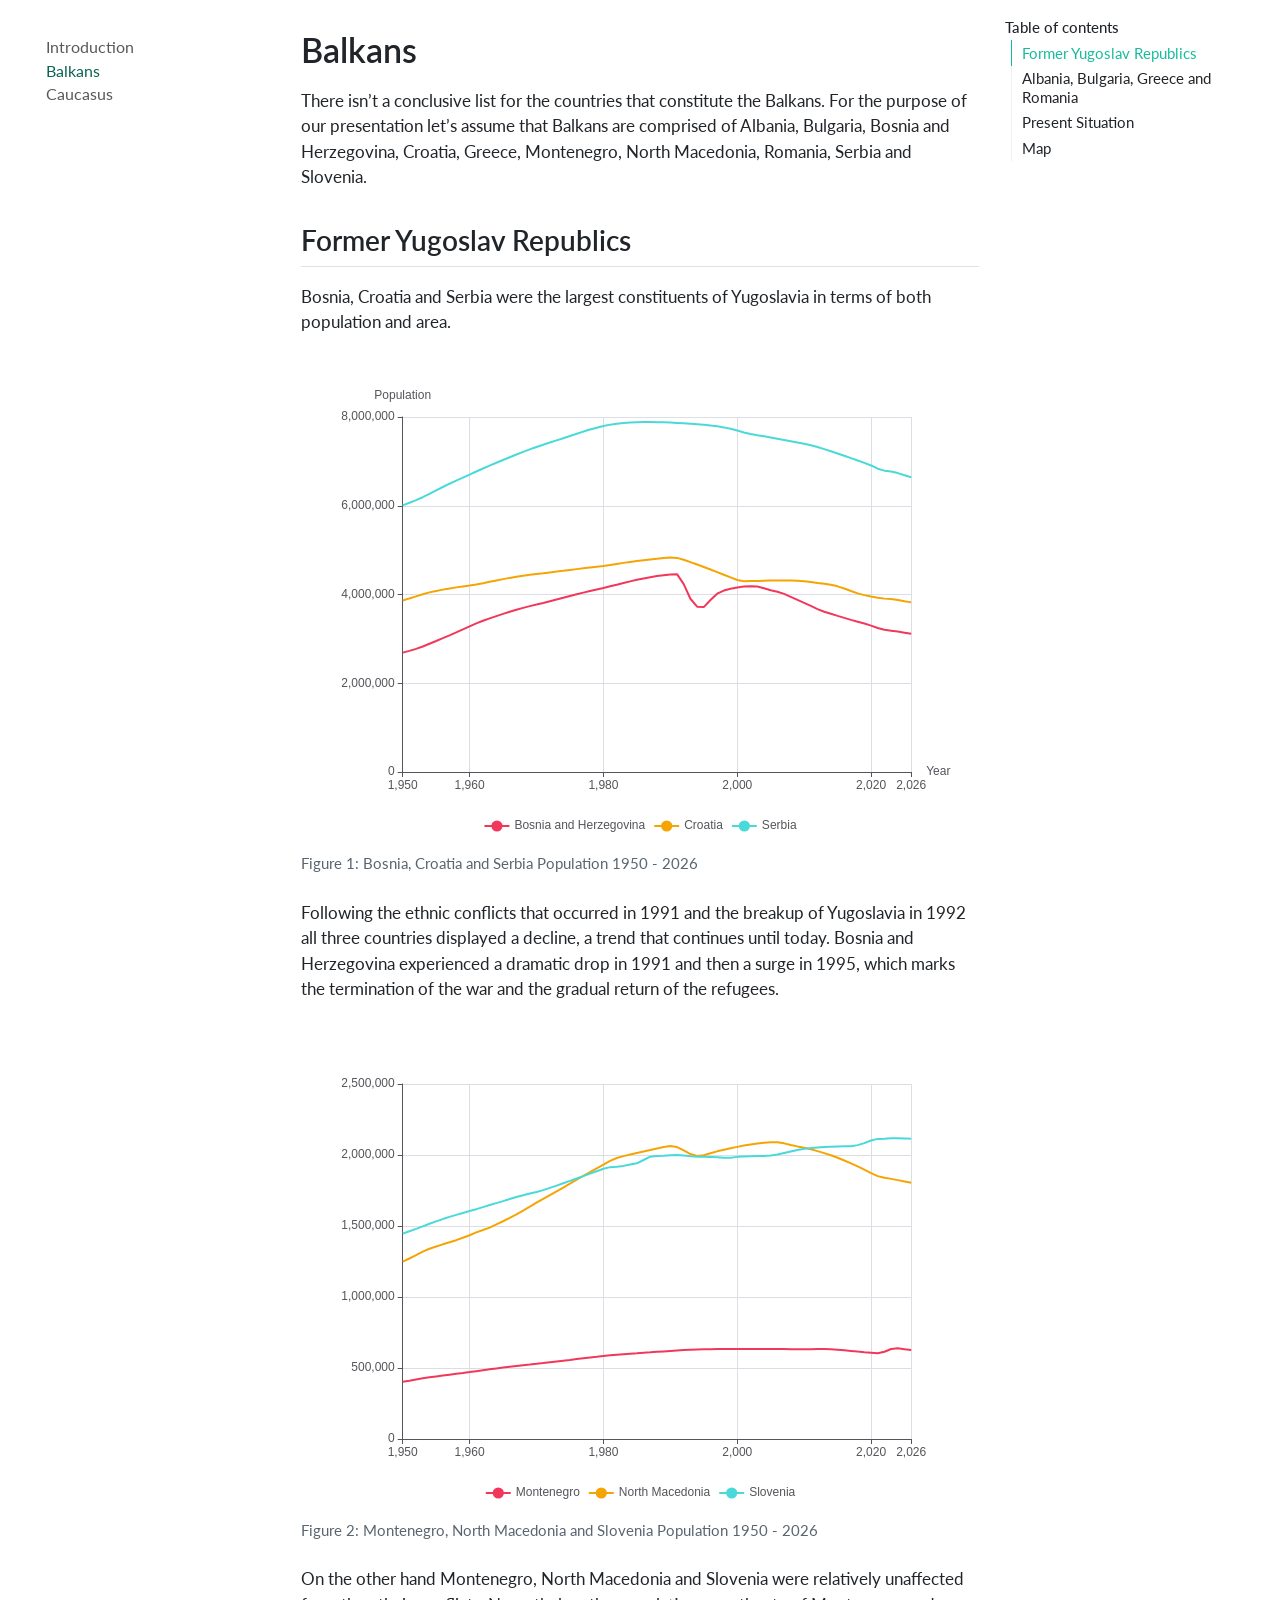
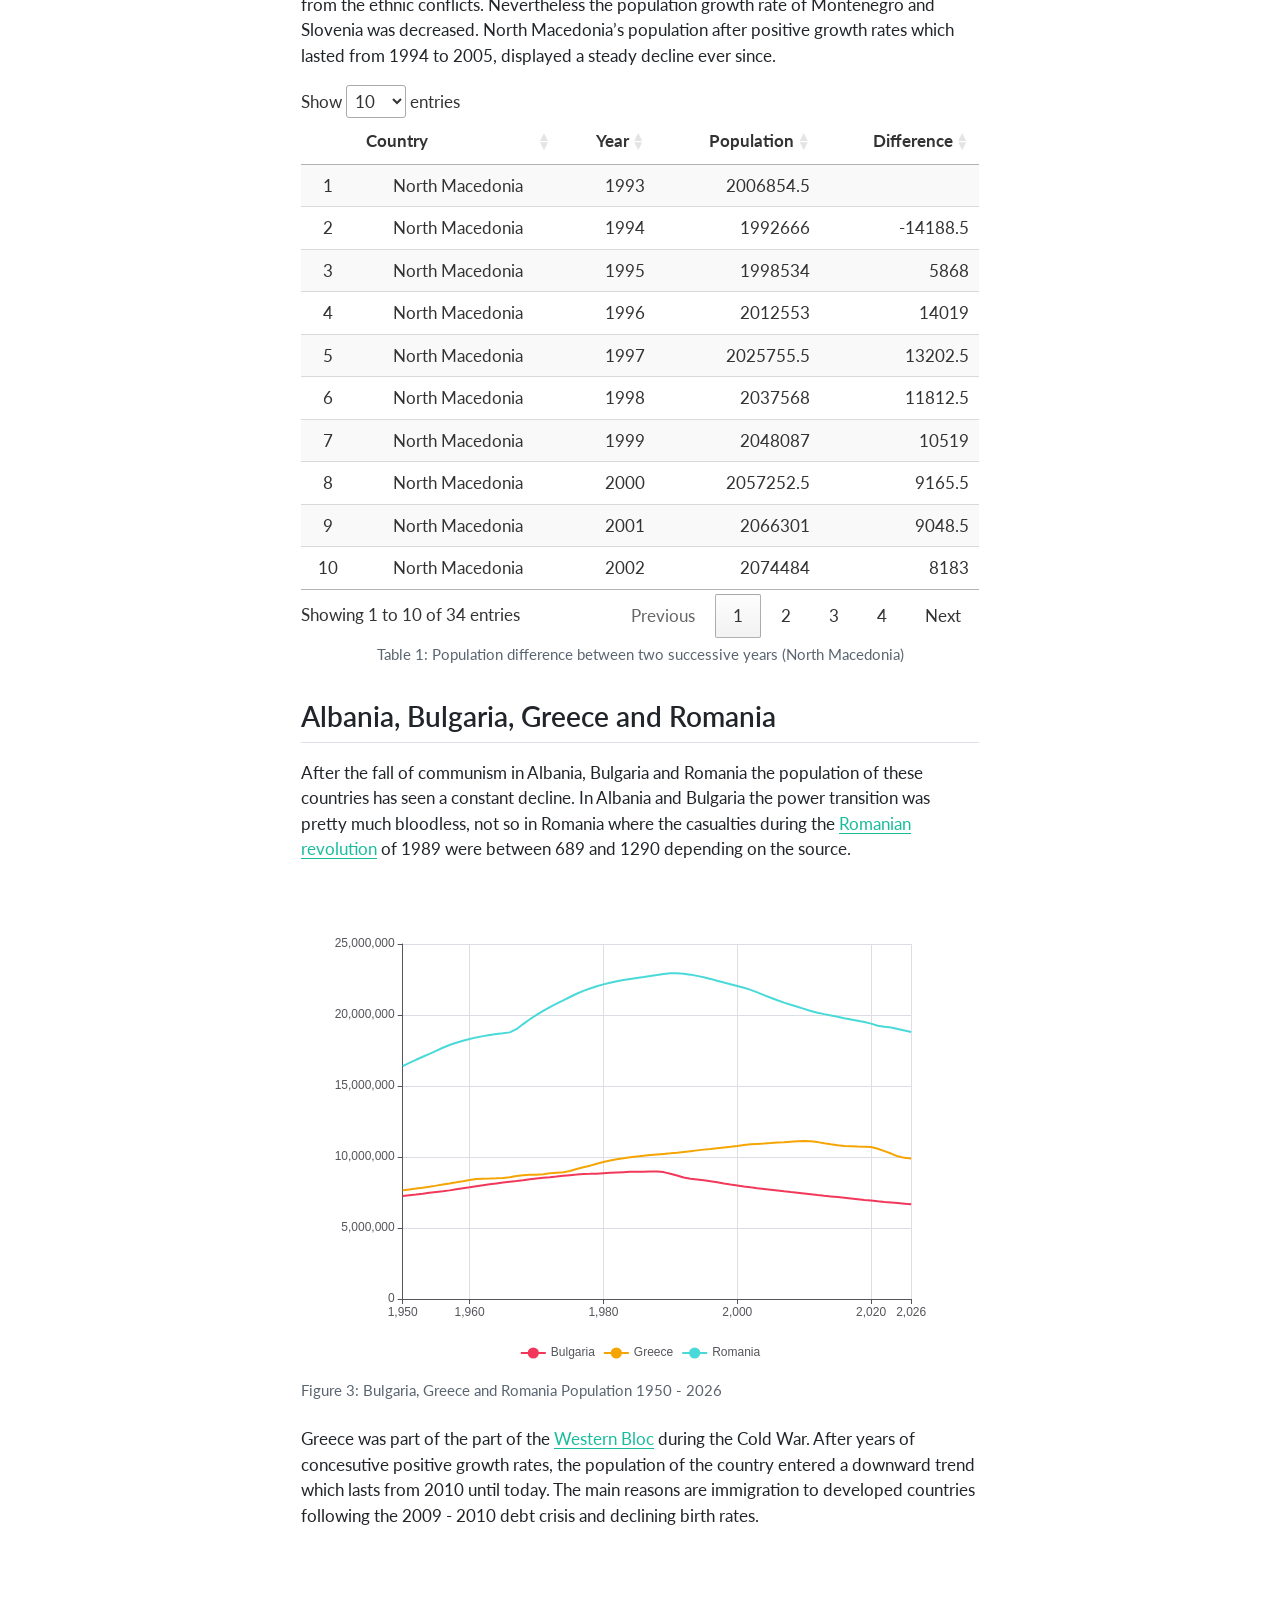
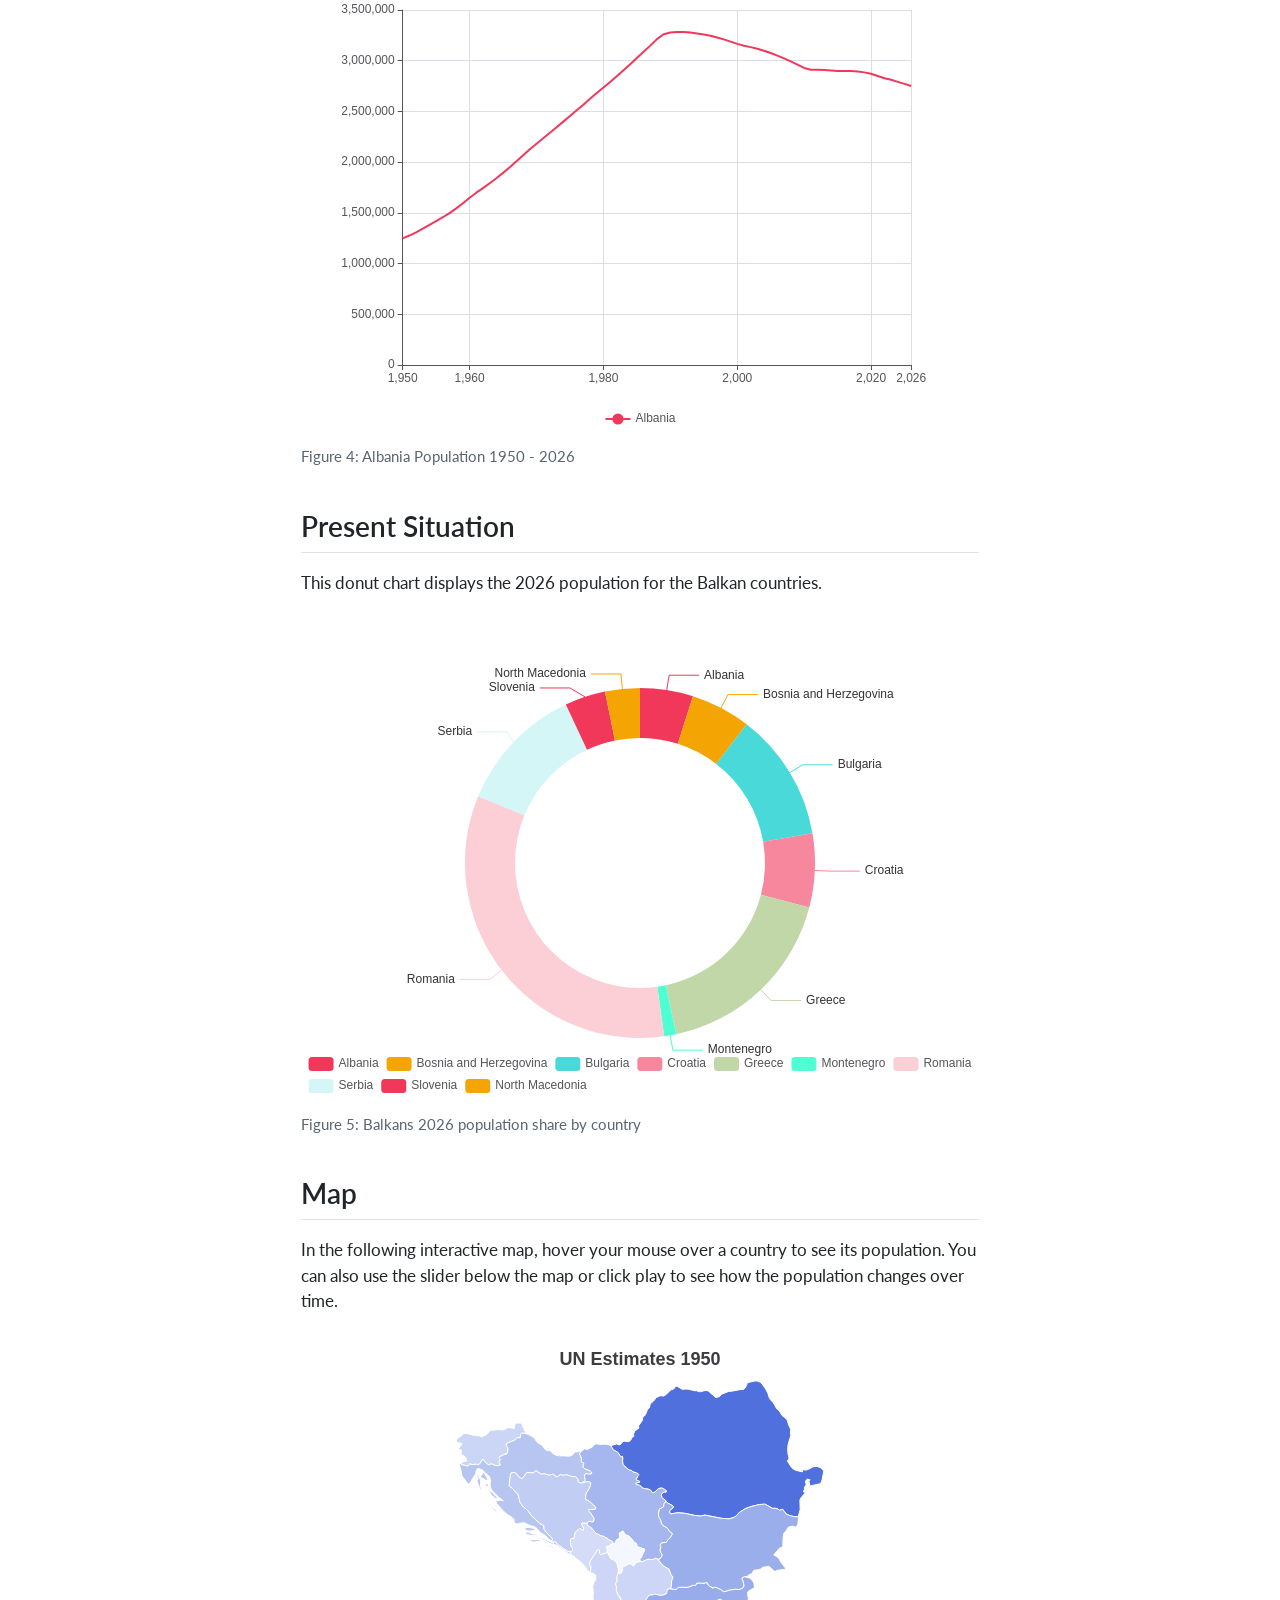
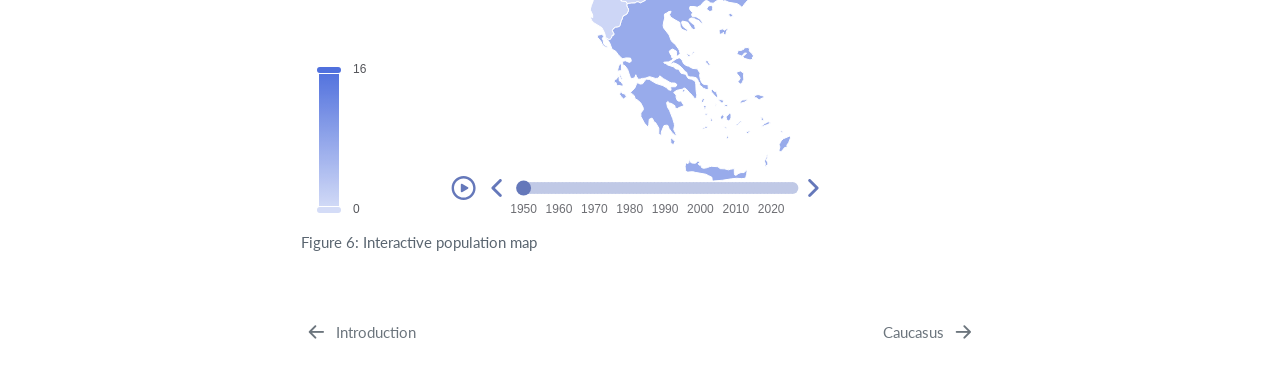
==== docs/balkans.html @ 49595c0d "Added docs directory" ====
<!DOCTYPE html>
<html xmlns="http://www.w3.org/1999/xhtml" lang="en" xml:lang="en"><head>

<meta charset="utf-8">
<meta name="generator" content="quarto-1.8.27">

<meta name="viewport" content="width=device-width, initial-scale=1.0, user-scalable=yes">


<title>Balkans</title>
<style>
code{white-space: pre-wrap;}
span.smallcaps{font-variant: small-caps;}
div.columns{display: flex; gap: min(4vw, 1.5em);}
div.column{flex: auto; overflow-x: auto;}
div.hanging-indent{margin-left: 1.5em; text-indent: -1.5em;}
ul.task-list{list-style: none;}
ul.task-list li input[type="checkbox"] {
  width: 0.8em;
  margin: 0 0.8em 0.2em -1em; /* quarto-specific, see https://github.com/quarto-dev/quarto-cli/issues/4556 */ 
  vertical-align: middle;
}
</style>


<script src="site_libs/quarto-nav/quarto-nav.js"></script>
<script src="site_libs/quarto-nav/headroom.min.js"></script>
<link href="./caucasus.html" rel="next">
<link href="./index.html" rel="prev">
<script src="site_libs/clipboard/clipboard.min.js"></script>
<script src="site_libs/quarto-html/quarto.js" type="module"></script>
<script src="site_libs/quarto-html/tabsets/tabsets.js" type="module"></script>
<script src="site_libs/quarto-html/axe/axe-check.js" type="module"></script>
<script src="site_libs/quarto-html/popper.min.js"></script>
<script src="site_libs/quarto-html/tippy.umd.min.js"></script>
<script src="site_libs/quarto-html/anchor.min.js"></script>
<link href="site_libs/quarto-html/tippy.css" rel="stylesheet">
<link href="site_libs/quarto-html/quarto-syntax-highlighting-ed96de9b727972fe78a7b5d16c58bf87.css" rel="stylesheet" id="quarto-text-highlighting-styles">
<script src="site_libs/bootstrap/bootstrap.min.js"></script>
<link href="site_libs/bootstrap/bootstrap-icons.css" rel="stylesheet">
<link href="site_libs/bootstrap/bootstrap-735f0491b3ba22a2041ea2c2295326db.min.css" rel="stylesheet" append-hash="true" id="quarto-bootstrap" data-mode="light">
<script id="quarto-search-options" type="application/json">{
  "language": {
    "search-no-results-text": "No results",
    "search-matching-documents-text": "matching documents",
    "search-copy-link-title": "Copy link to search",
    "search-hide-matches-text": "Hide additional matches",
    "search-more-match-text": "more match in this document",
    "search-more-matches-text": "more matches in this document",
    "search-clear-button-title": "Clear",
    "search-text-placeholder": "",
    "search-detached-cancel-button-title": "Cancel",
    "search-submit-button-title": "Submit",
    "search-label": "Search"
  }
}</script>
<link href="site_libs/htmltools-fill-0.5.9/fill.css" rel="stylesheet">
<script src="site_libs/htmlwidgets-1.6.4/htmlwidgets.js"></script>
<script src="site_libs/echarts4r-6.0.0/echarts.min.js"></script>
<script src="site_libs/echarts4r-6.0.0/ecStat.min.js"></script>
<script src="site_libs/echarts4r-6.0.0/dataTool.min.js"></script>
<script src="site_libs/echarts4r-binding-0.5.0/echarts4r.js"></script>
<script src="site_libs/azul-1.0.0/azul.js"></script>
<link href="site_libs/datatables-css-0.0.0/datatables-crosstalk.css" rel="stylesheet">
<script src="site_libs/datatables-binding-0.34.0/datatables.js"></script>
<script src="site_libs/jquery-3.6.0/jquery-3.6.0.min.js"></script>
<link href="site_libs/dt-core-1.13.6/css/jquery.dataTables.min.css" rel="stylesheet">
<link href="site_libs/dt-core-1.13.6/css/jquery.dataTables.extra.css" rel="stylesheet">
<script src="site_libs/dt-core-1.13.6/js/jquery.dataTables.min.js"></script>
<link href="site_libs/crosstalk-1.2.2/css/crosstalk.min.css" rel="stylesheet">
<script src="site_libs/crosstalk-1.2.2/js/crosstalk.min.js"></script>


</head>

<body class="nav-sidebar floating quarto-light">

<div id="quarto-search-results"></div>
  <header id="quarto-header" class="headroom fixed-top">
  <nav class="quarto-secondary-nav">
    <div class="container-fluid d-flex">
      <button type="button" class="quarto-btn-toggle btn" data-bs-toggle="collapse" role="button" data-bs-target=".quarto-sidebar-collapse-item" aria-controls="quarto-sidebar" aria-expanded="false" aria-label="Toggle sidebar navigation" onclick="if (window.quartoToggleHeadroom) { window.quartoToggleHeadroom(); }">
        <i class="bi bi-layout-text-sidebar-reverse"></i>
      </button>
        <nav class="quarto-page-breadcrumbs" aria-label="breadcrumb"><ol class="breadcrumb"><li class="breadcrumb-item"><a href="./balkans.html">Balkans</a></li></ol></nav>
        <a class="flex-grow-1" role="navigation" data-bs-toggle="collapse" data-bs-target=".quarto-sidebar-collapse-item" aria-controls="quarto-sidebar" aria-expanded="false" aria-label="Toggle sidebar navigation" onclick="if (window.quartoToggleHeadroom) { window.quartoToggleHeadroom(); }">      
        </a>
    </div>
  </nav>
</header>
<!-- content -->
<div id="quarto-content" class="quarto-container page-columns page-rows-contents page-layout-article">
<!-- sidebar -->
  <nav id="quarto-sidebar" class="sidebar collapse collapse-horizontal quarto-sidebar-collapse-item sidebar-navigation floating overflow-auto">
    <div class="sidebar-menu-container"> 
    <ul class="list-unstyled mt-1">
        <li class="sidebar-item">
  <div class="sidebar-item-container"> 
  <a href="./index.html" class="sidebar-item-text sidebar-link">
 <span class="menu-text">Introduction</span></a>
  </div>
</li>
        <li class="sidebar-item">
  <div class="sidebar-item-container"> 
  <a href="./balkans.html" class="sidebar-item-text sidebar-link active">
 <span class="menu-text">Balkans</span></a>
  </div>
</li>
        <li class="sidebar-item">
  <div class="sidebar-item-container"> 
  <a href="./caucasus.html" class="sidebar-item-text sidebar-link">
 <span class="menu-text">Caucasus</span></a>
  </div>
</li>
    </ul>
    </div>
</nav>
<div id="quarto-sidebar-glass" class="quarto-sidebar-collapse-item" data-bs-toggle="collapse" data-bs-target=".quarto-sidebar-collapse-item"></div>
<!-- margin-sidebar -->
    <div id="quarto-margin-sidebar" class="sidebar margin-sidebar">
        <nav id="TOC" role="doc-toc" class="toc-active">
    <h2 id="toc-title">Table of contents</h2>
   
  <ul>
  <li><a href="#sec-former_yug_rep" id="toc-sec-former_yug_rep" class="nav-link active" data-scroll-target="#sec-former_yug_rep">Former Yugoslav Republics</a></li>
  <li><a href="#sec-bulgaria_greece_romania" id="toc-sec-bulgaria_greece_romania" class="nav-link" data-scroll-target="#sec-bulgaria_greece_romania">Albania, Bulgaria, Greece and Romania</a></li>
  <li><a href="#present-situation" id="toc-present-situation" class="nav-link" data-scroll-target="#present-situation">Present Situation</a></li>
  <li><a href="#map" id="toc-map" class="nav-link" data-scroll-target="#map">Map</a></li>
  </ul>
</nav>
    </div>
<!-- main -->
<main class="content" id="quarto-document-content">

<header id="title-block-header" class="quarto-title-block default">
<div class="quarto-title">
<h1 class="title"><span id="sec-balkans" class="quarto-section-identifier">Balkans</span></h1>
</div>



<div class="quarto-title-meta">

    
  
    
  </div>
  


</header>


<p>There isn’t a conclusive list for the countries that constitute the Balkans. For the purpose of our presentation let’s assume that Balkans are comprised of Albania, Bulgaria, Bosnia and Herzegovina, Croatia, Greece, Montenegro, North Macedonia, Romania, Serbia and Slovenia.</p>
<section id="sec-former_yug_rep" class="level2 unnumbered">
<h2 class="unnumbered anchored" data-anchor-id="sec-former_yug_rep">Former Yugoslav Republics</h2>
<p>Bosnia, Croatia and Serbia were the largest constituents of Yugoslavia in terms of both population and area.</p>
<div class="cell">
<div id="fig-bosnia_croatia_serbia" class="cell-output-display quarto-float quarto-figure quarto-figure-center anchored">
<figure class="quarto-float quarto-float-fig figure">
<div aria-describedby="fig-bosnia_croatia_serbia-caption-0ceaefa1-69ba-4598-a22c-09a6ac19f8ca">
<div class="echarts4r html-widget html-fill-item" id="htmlwidget-ea3a414705188ea2af41" style="width:100%;height:500px;"></div>
<script type="application/json" data-for="htmlwidget-ea3a414705188ea2af41">{"x":{"theme":"azul","tl":false,"draw":true,"renderer":"canvas","events":[],"buttons":[],"opts":{"yAxis":[{"show":true,"name":"Population"}],"xAxis":[{"type":"value","name":"Year","min":1950,"max":2026}],"tooltip":{"trigger":"axis","backgroundColor":"#FFFFFF"},"legend":{"data":["Bosnia and Herzegovina","Croatia","Serbia"]},"series":[{"data":[{"value":[1950,2690409.5]},{"value":[1951,2730242.5]},{"value":[1952,2774682]},{"value":[1953,2829227]},{"value":[1954,2890197]},{"value":[1955,2952172.5]},{"value":[1956,3015551]},{"value":[1957,3079937]},{"value":[1958,3145429.5]},{"value":[1959,3212367.5]},{"value":[1960,3281381]},{"value":[1961,3348035.5]},{"value":[1962,3407532.5]},{"value":[1963,3461942]},{"value":[1964,3513440.5]},{"value":[1965,3562834.5]},{"value":[1966,3610562]},{"value":[1967,3656223]},{"value":[1968,3698794]},{"value":[1969,3737764.5]},{"value":[1970,3773247]},{"value":[1971,3809376]},{"value":[1972,3848270.5]},{"value":[1973,3887376]},{"value":[1974,3926472]},{"value":[1975,3965743]},{"value":[1976,4004552]},{"value":[1977,4042124]},{"value":[1978,4078240]},{"value":[1979,4113300]},{"value":[1980,4148426.000000001]},{"value":[1981,4184217.499999999]},{"value":[1982,4221100.5]},{"value":[1983,4258728]},{"value":[1984,4295536]},{"value":[1985,4330363.5]},{"value":[1986,4362115.5]},{"value":[1987,4390246]},{"value":[1988,4414403.5]},{"value":[1989,4433982.5]},{"value":[1990,4448652]},{"value":[1991,4458343.5]},{"value":[1992,4234616]},{"value":[1993,3904482]},{"value":[1994,3725412.5]},{"value":[1995,3715564.5]},{"value":[1996,3875246]},{"value":[1997,4018227]},{"value":[1998,4089356.5]},{"value":[1999,4130304.5]},{"value":[2000,4159771.5]},{"value":[2001,4179438]},{"value":[2002,4188002.499999999]},{"value":[2003,4178523]},{"value":[2004,4140987]},{"value":[2005,4096493.000000001]},{"value":[2006,4063272]},{"value":[2007,4013424]},{"value":[2008,3947544.5]},{"value":[2009,3879794]},{"value":[2010,3811471.5]},{"value":[2011,3741797.5]},{"value":[2012,3670113.5]},{"value":[2013,3610859]},{"value":[2014,3564829]},{"value":[2015,3518540.5]},{"value":[2016,3473003]},{"value":[2017,3428682.5]},{"value":[2018,3387000]},{"value":[2019,3345533]},{"value":[2020,3299349.5]},{"value":[2021,3244907.5]},{"value":[2022,3204802]},{"value":[2023,3185073]},{"value":[2024,3164253]},{"value":[2025,3140095.5]},{"value":[2026,3114241.5]}],"yAxisIndex":0,"xAxisIndex":0,"name":"Bosnia and Herzegovina","type":"line","coordinateSystem":"cartesian2d","symbol":"none"},{"data":[{"value":[1950,3864990]},{"value":[1951,3911671]},{"value":[1952,3957414]},{"value":[1953,4006121.5]},{"value":[1954,4048114]},{"value":[1955,4080735.5]},{"value":[1956,4110124]},{"value":[1957,4136703.999999999]},{"value":[1958,4160692]},{"value":[1959,4182093]},{"value":[1960,4200264]},{"value":[1961,4223427]},{"value":[1962,4255014]},{"value":[1963,4287266.5]},{"value":[1964,4317757.5]},{"value":[1965,4346705.5]},{"value":[1966,4374301.5]},{"value":[1967,4400269]},{"value":[1968,4423827.5]},{"value":[1969,4444446.5]},{"value":[1970,4462673.5]},{"value":[1971,4480162]},{"value":[1972,4497891]},{"value":[1973,4515758]},{"value":[1974,4533953]},{"value":[1975,4552730.5]},{"value":[1976,4571750]},{"value":[1977,4590622.5]},{"value":[1978,4609019.5]},{"value":[1979,4626959]},{"value":[1980,4643896.5]},{"value":[1981,4664258.5]},{"value":[1982,4689156]},{"value":[1983,4712884]},{"value":[1984,4734487.5]},{"value":[1985,4754554.5]},{"value":[1986,4773051.5]},{"value":[1987,4790209]},{"value":[1988,4806032]},{"value":[1989,4820732.5]},{"value":[1990,4835065.5]},{"value":[1991,4825157]},{"value":[1992,4782232.5]},{"value":[1993,4729742.5]},{"value":[1994,4675514]},{"value":[1995,4619360]},{"value":[1996,4562299]},{"value":[1997,4504621]},{"value":[1998,4445667.5]},{"value":[1999,4385822]},{"value":[2000,4326104.5]},{"value":[2001,4301074.5]},{"value":[2002,4305781.5]},{"value":[2003,4306686]},{"value":[2004,4310055.5]},{"value":[2005,4313946]},{"value":[2006,4315800]},{"value":[2007,4315954.5]},{"value":[2008,4314630.5]},{"value":[2009,4310530.5]},{"value":[2010,4301145.5]},{"value":[2011,4280824]},{"value":[2012,4259236.5]},{"value":[2013,4242397.5]},{"value":[2014,4219479]},{"value":[2015,4183728.5]},{"value":[2016,4136443.500000001]},{"value":[2017,4079200]},{"value":[2018,4024868]},{"value":[2019,3986334.5]},{"value":[2020,3953958]},{"value":[2021,3924610]},{"value":[2022,3907027]},{"value":[2023,3896023.5]},{"value":[2024,3875325]},{"value":[2025,3848160]},{"value":[2026,3822345]}],"yAxisIndex":0,"xAxisIndex":0,"name":"Croatia","type":"line","coordinateSystem":"cartesian2d","symbol":"none"},{"data":[{"value":[1950,6009201]},{"value":[1951,6067041.5]},{"value":[1952,6127270]},{"value":[1953,6192410.5]},{"value":[1954,6266886]},{"value":[1955,6346327]},{"value":[1956,6422768]},{"value":[1957,6496450.5]},{"value":[1958,6567232.5]},{"value":[1959,6635217.5]},{"value":[1960,6702962]},{"value":[1961,6771393.5]},{"value":[1962,6838635]},{"value":[1963,6904161.5]},{"value":[1964,6968213]},{"value":[1965,7031133.5]},{"value":[1966,7093227.5]},{"value":[1967,7154389]},{"value":[1968,7214020.5]},{"value":[1969,7271051.5]},{"value":[1970,7324424.5]},{"value":[1971,7375139.5]},{"value":[1972,7424738.5]},{"value":[1973,7473514]},{"value":[1974,7522485.5]},{"value":[1975,7572438]},{"value":[1976,7622703]},{"value":[1977,7671483.5]},{"value":[1978,7716931.5]},{"value":[1979,7758212.5]},{"value":[1980,7796280]},{"value":[1981,7827856.5]},{"value":[1982,7849649]},{"value":[1983,7864593.5]},{"value":[1984,7875051]},{"value":[1985,7881548]},{"value":[1986,7884579]},{"value":[1987,7885358.5]},{"value":[1988,7884455.5]},{"value":[1989,7881274]},{"value":[1990,7874594]},{"value":[1991,7867067]},{"value":[1992,7859808.5]},{"value":[1993,7849725.5]},{"value":[1994,7837158.5]},{"value":[1995,7823284.5]},{"value":[1996,7807721.5]},{"value":[1997,7789182.5]},{"value":[1998,7765922]},{"value":[1999,7734365]},{"value":[2000,7694605.5]},{"value":[2001,7651927]},{"value":[2002,7616743]},{"value":[2003,7590935.5]},{"value":[2004,7565841]},{"value":[2005,7539133]},{"value":[2006,7511393.5]},{"value":[2007,7482989]},{"value":[2008,7454279]},{"value":[2009,7425347.5]},{"value":[2010,7395864.5]},{"value":[2011,7364858.5]},{"value":[2012,7324623]},{"value":[2013,7276179.5]},{"value":[2014,7227202.5]},{"value":[2015,7177253]},{"value":[2016,7126083]},{"value":[2017,7073506.5]},{"value":[2018,7020019]},{"value":[2019,6966152.5]},{"value":[2020,6907812]},{"value":[2021,6835430]},{"value":[2022,6791213.5]},{"value":[2023,6773201]},{"value":[2024,6736216]},{"value":[2025,6689039]},{"value":[2026,6641964]}],"yAxisIndex":0,"xAxisIndex":0,"name":"Serbia","type":"line","coordinateSystem":"cartesian2d","symbol":"none"}]},"dispose":true},"evals":[],"jsHooks":[]}</script>
</div>
<figcaption class="quarto-float-caption-bottom quarto-float-caption quarto-float-fig" id="fig-bosnia_croatia_serbia-caption-0ceaefa1-69ba-4598-a22c-09a6ac19f8ca">
Figure&nbsp;1: Bosnia, Croatia and Serbia Population 1950 - 2026
</figcaption>
</figure>
</div>
</div>
<p>Following the ethnic conflicts that occurred in 1991 and the breakup of Yugoslavia in 1992 all three countries displayed a decline, a trend that continues until today. Bosnia and Herzegovina experienced a dramatic drop in 1991 and then a surge in 1995, which marks the termination of the war and the gradual return of the refugees.</p>
<div class="cell">
<div id="fig-montenegro_north_macedonia_slovenia" class="cell-output-display quarto-float quarto-figure quarto-figure-center anchored">
<figure class="quarto-float quarto-float-fig figure">
<div aria-describedby="fig-montenegro_north_macedonia_slovenia-caption-0ceaefa1-69ba-4598-a22c-09a6ac19f8ca">
<div class="echarts4r html-widget html-fill-item" id="htmlwidget-a3e0341c9dd90cd0668a" style="width:100%;height:500px;"></div>
<script type="application/json" data-for="htmlwidget-a3e0341c9dd90cd0668a">{"x":{"theme":"azul","tl":false,"draw":true,"renderer":"canvas","events":[],"buttons":[],"opts":{"yAxis":[{"show":true}],"xAxis":[{"type":"value","min":1950,"max":2026}],"tooltip":{"trigger":"axis","backgroundColor":"#FFFFFF"},"legend":{"data":["Montenegro","North Macedonia","Slovenia"]},"series":[{"data":[{"value":[1950,402512.5]},{"value":[1951,410073]},{"value":[1952,418900]},{"value":[1953,427479]},{"value":[1954,434371]},{"value":[1955,440583.5]},{"value":[1956,446689.5]},{"value":[1957,452741]},{"value":[1958,458805.5]},{"value":[1959,464898.5]},{"value":[1960,471197]},{"value":[1961,477827]},{"value":[1962,484441.5]},{"value":[1963,490788.5]},{"value":[1964,496930.5]},{"value":[1965,502892]},{"value":[1966,508633.5]},{"value":[1967,514096]},{"value":[1968,519308]},{"value":[1969,524445.5]},{"value":[1970,529671]},{"value":[1971,535108.5]},{"value":[1972,540698]},{"value":[1973,546262]},{"value":[1974,551732]},{"value":[1975,557151]},{"value":[1976,562629.5]},{"value":[1977,568093]},{"value":[1978,573516]},{"value":[1979,579011.5]},{"value":[1980,584820]},{"value":[1981,589908.5]},{"value":[1982,593628.5]},{"value":[1983,596956]},{"value":[1984,600247]},{"value":[1985,603499.5]},{"value":[1986,606795.5]},{"value":[1987,610170]},{"value":[1988,613584.5]},{"value":[1989,617042]},{"value":[1990,620497]},{"value":[1991,623559]},{"value":[1992,626019.5]},{"value":[1993,628099]},{"value":[1994,629878]},{"value":[1995,631381]},{"value":[1996,632619.5]},{"value":[1997,633532.5]},{"value":[1998,634090.5]},{"value":[1999,634282.5]},{"value":[2000,634193.5]},{"value":[2001,633991]},{"value":[2002,633766.5]},{"value":[2003,633559.5]},{"value":[2004,633753.5]},{"value":[2005,634050]},{"value":[2006,633871]},{"value":[2007,633378.5]},{"value":[2008,632844.5]},{"value":[2009,632437.5]},{"value":[2010,632088.5]},{"value":[2011,632687.5]},{"value":[2012,633540]},{"value":[2013,633202.5]},{"value":[2014,631375.5]},{"value":[2015,628145]},{"value":[2016,624248.5]},{"value":[2017,620113.5]},{"value":[2018,615795]},{"value":[2019,611666.5]},{"value":[2020,607935]},{"value":[2021,603850.5]},{"value":[2022,614647.5]},{"value":[2023,633552]},{"value":[2024,638478.5]},{"value":[2025,632729]},{"value":[2026,626233]}],"yAxisIndex":0,"xAxisIndex":0,"name":"Montenegro","type":"line","coordinateSystem":"cartesian2d","symbol":"none"},{"data":[{"value":[1950,1248683]},{"value":[1951,1271035]},{"value":[1952,1294530]},{"value":[1953,1319471]},{"value":[1954,1340006.5]},{"value":[1955,1355675.5]},{"value":[1956,1370917.5]},{"value":[1957,1385255]},{"value":[1958,1400115.5]},{"value":[1959,1417075]},{"value":[1960,1435059]},{"value":[1961,1455171.5]},{"value":[1962,1471744.5]},{"value":[1963,1488737.5]},{"value":[1964,1510900]},{"value":[1965,1533465.5]},{"value":[1966,1557349]},{"value":[1967,1582492]},{"value":[1968,1608930]},{"value":[1969,1636345.5]},{"value":[1970,1664208]},{"value":[1971,1691216.5]},{"value":[1972,1717395]},{"value":[1973,1743816.5]},{"value":[1974,1770545]},{"value":[1975,1797972]},{"value":[1976,1825830]},{"value":[1977,1853138]},{"value":[1978,1879847]},{"value":[1979,1906523]},{"value":[1980,1933038]},{"value":[1981,1959065.5]},{"value":[1982,1978955.5]},{"value":[1983,1991901]},{"value":[1984,2003399]},{"value":[1985,2014330.5]},{"value":[1986,2024732]},{"value":[1987,2035157]},{"value":[1988,2045737.5]},{"value":[1989,2055649]},{"value":[1990,2063689.5]},{"value":[1991,2055994]},{"value":[1992,2032523]},{"value":[1993,2006854.5]},{"value":[1994,1992666]},{"value":[1995,1998534]},{"value":[1996,2012553]},{"value":[1997,2025755.5]},{"value":[1998,2037568]},{"value":[1999,2048087]},{"value":[2000,2057252.5]},{"value":[2001,2066301]},{"value":[2002,2074484]},{"value":[2003,2081411]},{"value":[2004,2086580.5]},{"value":[2005,2089806.5]},{"value":[2006,2089233]},{"value":[2007,2081972]},{"value":[2008,2070834]},{"value":[2009,2060598.5]},{"value":[2010,2051505]},{"value":[2011,2040445.5]},{"value":[2012,2027288.5]},{"value":[2013,2013280]},{"value":[2014,1997833.5]},{"value":[2015,1980366]},{"value":[2016,1961259.5]},{"value":[2017,1940878.5]},{"value":[2018,1919728.5]},{"value":[2019,1897641]},{"value":[2020,1872015.5]},{"value":[2021,1851107.5]},{"value":[2022,1840233]},{"value":[2023,1831801.5]},{"value":[2024,1823009]},{"value":[2025,1813791]},{"value":[2026,1804062.5]}],"yAxisIndex":0,"xAxisIndex":0,"name":"North Macedonia","type":"line","coordinateSystem":"cartesian2d","symbol":"none"},{"data":[{"value":[1950,1446357.5]},{"value":[1951,1462727]},{"value":[1952,1479662]},{"value":[1953,1497553]},{"value":[1954,1515598]},{"value":[1955,1532629.5]},{"value":[1956,1548764.5]},{"value":[1957,1564148.5]},{"value":[1958,1578541]},{"value":[1959,1592111]},{"value":[1960,1605074]},{"value":[1961,1618559.5]},{"value":[1962,1633081]},{"value":[1963,1647436.5]},{"value":[1964,1661346]},{"value":[1965,1675317.5]},{"value":[1966,1689635.5]},{"value":[1967,1703869.5]},{"value":[1968,1716925.5]},{"value":[1969,1728683]},{"value":[1970,1739861]},{"value":[1971,1752711]},{"value":[1972,1768217]},{"value":[1973,1784571.5]},{"value":[1974,1801036.5]},{"value":[1975,1817598]},{"value":[1976,1834357]},{"value":[1977,1851321]},{"value":[1978,1868518]},{"value":[1979,1885906]},{"value":[1980,1903069]},{"value":[1981,1914592.5]},{"value":[1982,1917975]},{"value":[1983,1923354.5]},{"value":[1984,1932706]},{"value":[1985,1941471.5]},{"value":[1986,1964835.5]},{"value":[1987,1988020.5]},{"value":[1988,1993516.5]},{"value":[1989,1995458.5]},{"value":[1990,1998007]},{"value":[1991,1999193]},{"value":[1992,1995858.5]},{"value":[1993,1990810.5]},{"value":[1994,1988262]},{"value":[1995,1988095]},{"value":[1996,1986793]},{"value":[1997,1984397.5]},{"value":[1998,1980064.5]},{"value":[1999,1981194]},{"value":[2000,1986816]},{"value":[2001,1989679]},{"value":[2002,1991571.5]},{"value":[2003,1992490]},{"value":[2004,1993545]},{"value":[2005,1996913.5]},{"value":[2006,2003114]},{"value":[2007,2014157.5]},{"value":[2008,2025085.5]},{"value":[2009,2035608]},{"value":[2010,2044612]},{"value":[2011,2048804]},{"value":[2012,2053321]},{"value":[2013,2056441.5]},{"value":[2014,2058400.5]},{"value":[2015,2059947]},{"value":[2016,2061373]},{"value":[2017,2062410]},{"value":[2018,2069480.5]},{"value":[2019,2083439.5]},{"value":[2020,2102419.5]},{"value":[2021,2113494]},{"value":[2022,2115228]},{"value":[2023,2118396]},{"value":[2024,2118696.5]},{"value":[2025,2117072]},{"value":[2026,2114573.5]}],"yAxisIndex":0,"xAxisIndex":0,"name":"Slovenia","type":"line","coordinateSystem":"cartesian2d","symbol":"none"}]},"dispose":true},"evals":[],"jsHooks":[]}</script>
</div>
<figcaption class="quarto-float-caption-bottom quarto-float-caption quarto-float-fig" id="fig-montenegro_north_macedonia_slovenia-caption-0ceaefa1-69ba-4598-a22c-09a6ac19f8ca">
Figure&nbsp;2: Montenegro, North Macedonia and Slovenia Population 1950 - 2026
</figcaption>
</figure>
</div>
</div>
<p>On the other hand Montenegro, North Macedonia and Slovenia were relatively unaffected from the ethnic conflicts. Nevertheless the population growth rate of Montenegro and Slovenia was decreased. North Macedonia’s population after positive growth rates which lasted from 1994 to 2005, displayed a steady decline ever since.</p>
<div class="cell" data-tbl-cap-location="bottom">
<div id="tbl-north_macedonia_diff_table" class="cell quarto-float quarto-figure quarto-figure-center anchored" data-tbl-cap-location="bottom">
<figure class="quarto-float quarto-float-tbl figure">
<div aria-describedby="tbl-north_macedonia_diff_table-caption-0ceaefa1-69ba-4598-a22c-09a6ac19f8ca">
<div class="cell-output-display">
<div class="datatables html-widget html-fill-item" id="htmlwidget-faf6a2eba25b589c05f5" style="width:100%;height:auto;"></div>
<script type="application/json" data-for="htmlwidget-faf6a2eba25b589c05f5">{"x":{"filter":"none","vertical":false,"data":[["1","2","3","4","5","6","7","8","9","10","11","12","13","14","15","16","17","18","19","20","21","22","23","24","25","26","27","28","29","30","31","32","33","34"],["North Macedonia","North Macedonia","North Macedonia","North Macedonia","North Macedonia","North Macedonia","North Macedonia","North Macedonia","North Macedonia","North Macedonia","North Macedonia","North Macedonia","North Macedonia","North Macedonia","North Macedonia","North Macedonia","North Macedonia","North Macedonia","North Macedonia","North Macedonia","North Macedonia","North Macedonia","North Macedonia","North Macedonia","North Macedonia","North Macedonia","North Macedonia","North Macedonia","North Macedonia","North Macedonia","North Macedonia","North Macedonia","North Macedonia","North Macedonia"],[1993,1994,1995,1996,1997,1998,1999,2000,2001,2002,2003,2004,2005,2006,2007,2008,2009,2010,2011,2012,2013,2014,2015,2016,2017,2018,2019,2020,2021,2022,2023,2024,2025,2026],[2006854.5,1992666,1998534,2012553,2025755.5,2037568,2048087,2057252.5,2066301,2074484,2081411,2086580.5,2089806.5,2089233,2081972,2070834,2060598.5,2051505,2040445.5,2027288.5,2013280,1997833.5,1980366,1961259.5,1940878.5,1919728.5,1897641,1872015.5,1851107.5,1840233,1831801.5,1823009,1813791,1804062.5],[null,-14188.5,5868,14019,13202.5,11812.5,10519,9165.5,9048.5,8183,6927,5169.5,3226,-573.5,-7261,-11138,-10235.5,-9093.5,-11059.5,-13157,-14008.5,-15446.5,-17467.5,-19106.5,-20381,-21150,-22087.5,-25625.5,-20908,-10874.5,-8431.5,-8792.5,-9218,-9728.5]],"container":"<table class=\"display\">\n  <thead>\n    <tr>\n      <th> <\/th>\n      <th>Country<\/th>\n      <th>Year<\/th>\n      <th>Population<\/th>\n      <th>Difference<\/th>\n    <\/tr>\n  <\/thead>\n<\/table>","options":{"searching":false,"columnDefs":[{"className":"dt-right","targets":[2,3,4]},{"orderable":false,"targets":0},{"name":" ","targets":0},{"name":"Country","targets":1},{"name":"Year","targets":2},{"name":"Population","targets":3},{"name":"Difference","targets":4}],"order":[],"autoWidth":false,"orderClasses":false},"selection":{"mode":"multiple","selected":null,"target":"row","selectable":null}},"evals":[],"jsHooks":[]}</script>
</div>
</div>
<figcaption class="quarto-float-caption-bottom quarto-float-caption quarto-float-tbl" id="tbl-north_macedonia_diff_table-caption-0ceaefa1-69ba-4598-a22c-09a6ac19f8ca">
Table&nbsp;1: Population difference between two successive years (North Macedonia)
</figcaption>
</figure>
</div>
</div>
</section>
<section id="sec-bulgaria_greece_romania" class="level2">
<h2 class="anchored" data-anchor-id="sec-bulgaria_greece_romania">Albania, Bulgaria, Greece and Romania</h2>
<p>After the fall of communism in Albania, Bulgaria and Romania the population of these countries has seen a constant decline. In Albania and Bulgaria the power transition was pretty much bloodless, not so in Romania where the casualties during the <a href="https://en.wikipedia.org/wiki/Romanian_revolution">Romanian revolution</a> of 1989 were between 689 and 1290 depending on the source.</p>
<div class="cell">
<div id="fig-bulgaria_greece_romania" class="cell-output-display quarto-float quarto-figure quarto-figure-center anchored">
<figure class="quarto-float quarto-float-fig figure">
<div aria-describedby="fig-bulgaria_greece_romania-caption-0ceaefa1-69ba-4598-a22c-09a6ac19f8ca">
<div class="echarts4r html-widget html-fill-item" id="htmlwidget-4b56ffee58abc3af0c1b" style="width:100%;height:500px;"></div>
<script type="application/json" data-for="htmlwidget-4b56ffee58abc3af0c1b">{"x":{"theme":"azul","tl":false,"draw":true,"renderer":"canvas","events":[],"buttons":[],"opts":{"yAxis":[{"show":true}],"xAxis":[{"type":"value","min":1950,"max":2026}],"tooltip":{"trigger":"axis","backgroundColor":"#FFFFFF"},"legend":{"data":["Bulgaria","Greece","Romania"]},"series":[{"data":[{"value":[1950,7248510.5]},{"value":[1951,7314434.5]},{"value":[1952,7361952]},{"value":[1953,7415922.5]},{"value":[1954,7476268.5]},{"value":[1955,7533654]},{"value":[1956,7587165.5]},{"value":[1957,7649539.5]},{"value":[1958,7724891.5]},{"value":[1959,7794173.5]},{"value":[1960,7862926.5]},{"value":[1961,7938300]},{"value":[1962,8008325]},{"value":[1963,8073731]},{"value":[1964,8140084.5]},{"value":[1965,8202416.499999999]},{"value":[1966,8258785.5]},{"value":[1967,8311124]},{"value":[1968,8370638.000000001]},{"value":[1969,8435276.5]},{"value":[1970,8490824.5]},{"value":[1971,8538898]},{"value":[1972,8579912.5]},{"value":[1973,8624800.5]},{"value":[1974,8682755]},{"value":[1975,8723148.5]},{"value":[1976,8759437.5]},{"value":[1977,8804686]},{"value":[1978,8813746.5]},{"value":[1979,8824992]},{"value":[1980,8859536.5]},{"value":[1981,8887801]},{"value":[1982,8912732]},{"value":[1983,8933325.5]},{"value":[1984,8952604]},{"value":[1985,8958854]},{"value":[1986,8963469]},{"value":[1987,8976204.5]},{"value":[1988,8985715]},{"value":[1989,8936380.5]},{"value":[1990,8822365]},{"value":[1991,8695797]},{"value":[1992,8559100.5]},{"value":[1993,8466533]},{"value":[1994,8416917.5]},{"value":[1995,8357574.000000001]},{"value":[1996,8291397.999999999]},{"value":[1997,8217102.000000001]},{"value":[1998,8138194.5]},{"value":[1999,8067462.5]},{"value":[2000,8000519.5]},{"value":[2001,7928452]},{"value":[2002,7861942.5]},{"value":[2003,7804409.5]},{"value":[2004,7749430]},{"value":[2005,7695049.5]},{"value":[2006,7640294]},{"value":[2007,7586888]},{"value":[2008,7535591.5]},{"value":[2009,7488011.5]},{"value":[2010,7437598.5]},{"value":[2011,7380025]},{"value":[2012,7317013.5]},{"value":[2013,7264599.5]},{"value":[2014,7223449.5]},{"value":[2015,7177517]},{"value":[2016,7127434]},{"value":[2017,7075635.5]},{"value":[2018,7024745.5]},{"value":[2019,6975469]},{"value":[2020,6933652]},{"value":[2021,6877225.5]},{"value":[2022,6825864]},{"value":[2023,6795803]},{"value":[2024,6757688.5]},{"value":[2025,6714559.5]},{"value":[2026,6667659.5]}],"yAxisIndex":0,"xAxisIndex":0,"name":"Bulgaria","type":"line","coordinateSystem":"cartesian2d","symbol":"none"},{"data":[{"value":[1950,7651079]},{"value":[1951,7712870.5]},{"value":[1952,7775542]},{"value":[1953,7841270]},{"value":[1954,7910867]},{"value":[1955,7984710.5]},{"value":[1956,8060988]},{"value":[1957,8136974]},{"value":[1958,8214995.500000001]},{"value":[1959,8297710.499999999]},{"value":[1960,8384491.5]},{"value":[1961,8447002]},{"value":[1962,8473376]},{"value":[1963,8488375]},{"value":[1964,8504002]},{"value":[1965,8521363]},{"value":[1966,8579991.5]},{"value":[1967,8655156.5]},{"value":[1968,8717917]},{"value":[1969,8747072.5]},{"value":[1970,8747776]},{"value":[1971,8787037.5]},{"value":[1972,8849378]},{"value":[1973,8893400]},{"value":[1974,8929114]},{"value":[1975,9016966.5]},{"value":[1976,9160209]},{"value":[1977,9282021]},{"value":[1978,9389966.5]},{"value":[1979,9526003.5]},{"value":[1980,9653414]},{"value":[1981,9754402]},{"value":[1982,9837470]},{"value":[1983,9911493]},{"value":[1984,9978782]},{"value":[1985,10037037]},{"value":[1986,10088762.5]},{"value":[1987,10134534.5]},{"value":[1988,10177006.5]},{"value":[1989,10218039]},{"value":[1990,10258487]},{"value":[1991,10306644]},{"value":[1992,10359894.5]},{"value":[1993,10412750.5]},{"value":[1994,10466259.5]},{"value":[1995,10519234.5]},{"value":[1996,10570080]},{"value":[1997,10622325]},{"value":[1998,10675409]},{"value":[1999,10727950.5]},{"value":[2000,10782635]},{"value":[2001,10843163.5]},{"value":[2002,10890285.5]},{"value":[2003,10918471]},{"value":[2004,10947365.5]},{"value":[2005,10981333.5]},{"value":[2006,11016103.5]},{"value":[2007,11045736.5]},{"value":[2008,11076872]},{"value":[2009,11108069]},{"value":[2010,11124670]},{"value":[2011,11108843.5]},{"value":[2012,11048297.5]},{"value":[2013,10967540.5]},{"value":[2014,10893166.5]},{"value":[2015,10820902.5]},{"value":[2016,10775504]},{"value":[2017,10753533.5]},{"value":[2018,10730843.5]},{"value":[2019,10718575.5]},{"value":[2020,10699369]},{"value":[2021,10579561]},{"value":[2022,10412480]},{"value":[2023,10242908.5]},{"value":[2024,10047816.5]},{"value":[2025,9938844.5]},{"value":[2026,9897115.5]}],"yAxisIndex":0,"xAxisIndex":0,"name":"Greece","type":"line","coordinateSystem":"cartesian2d","symbol":"none"},{"data":[{"value":[1950,16397279]},{"value":[1951,16625600]},{"value":[1952,16846047]},{"value":[1953,17057698]},{"value":[1954,17266663.5]},{"value":[1955,17475268.5]},{"value":[1956,17691495.5]},{"value":[1957,17887289]},{"value":[1958,18046129]},{"value":[1959,18187698.5]},{"value":[1960,18313495]},{"value":[1961,18422514]},{"value":[1962,18511669.5]},{"value":[1963,18587430]},{"value":[1964,18655401.5]},{"value":[1965,18713054]},{"value":[1966,18776259]},{"value":[1967,18998555]},{"value":[1968,19361055]},{"value":[1969,19701808]},{"value":[1970,20011624.5]},{"value":[1971,20293482.5]},{"value":[1972,20555576]},{"value":[1973,20798323.5]},{"value":[1974,21033552]},{"value":[1975,21268070]},{"value":[1976,21497683.5]},{"value":[1977,21700177.5]},{"value":[1978,21868066.5]},{"value":[1979,22019623.5]},{"value":[1980,22154771]},{"value":[1981,22272789.5]},{"value":[1982,22374442.5]},{"value":[1983,22459207]},{"value":[1984,22533998.5]},{"value":[1985,22605820]},{"value":[1986,22674742.5]},{"value":[1987,22745591.5]},{"value":[1988,22815429.5]},{"value":[1989,22887640.5]},{"value":[1990,22939530]},{"value":[1991,22947413.5]},{"value":[1992,22912392.5]},{"value":[1993,22842250.5]},{"value":[1994,22756242.5]},{"value":[1995,22657723]},{"value":[1996,22541910]},{"value":[1997,22411512.5]},{"value":[1998,22284900.5]},{"value":[1999,22166159]},{"value":[2000,22046261.5]},{"value":[2001,21919917.5]},{"value":[2002,21770016.5]},{"value":[2003,21593450.5]},{"value":[2004,21403217.5]},{"value":[2005,21213387.5]},{"value":[2006,21035732.5]},{"value":[2007,20870716]},{"value":[2008,20718742]},{"value":[2009,20576926.5]},{"value":[2010,20432574]},{"value":[2011,20282011]},{"value":[2012,20158452.5]},{"value":[2013,20062921]},{"value":[2014,19968174]},{"value":[2015,19871019.5]},{"value":[2016,19777050.5]},{"value":[2017,19689401.5]},{"value":[2018,19597872]},{"value":[2019,19501542]},{"value":[2020,19392469]},{"value":[2021,19248161]},{"value":[2022,19166772.5]},{"value":[2023,19118478.5]},{"value":[2024,19015088]},{"value":[2025,18908650.5]},{"value":[2026,18800604.5]}],"yAxisIndex":0,"xAxisIndex":0,"name":"Romania","type":"line","coordinateSystem":"cartesian2d","symbol":"none"}]},"dispose":true},"evals":[],"jsHooks":[]}</script>
</div>
<figcaption class="quarto-float-caption-bottom quarto-float-caption quarto-float-fig" id="fig-bulgaria_greece_romania-caption-0ceaefa1-69ba-4598-a22c-09a6ac19f8ca">
Figure&nbsp;3: Bulgaria, Greece and Romania Population 1950 - 2026
</figcaption>
</figure>
</div>
</div>
<p>Greece was part of the part of the <a href="https://en.wikipedia.org/wiki/Western_Bloc">Western Bloc</a> during the Cold War. After years of concesutive positive growth rates, the population of the country entered a downward trend which lasts from 2010 until today. The main reasons are immigration to developed countries following the 2009 - 2010 debt crisis and declining birth rates.</p>
<div class="cell">
<div id="fig-albania" class="cell-output-display quarto-float quarto-figure quarto-figure-center anchored">
<figure class="quarto-float quarto-float-fig figure">
<div aria-describedby="fig-albania-caption-0ceaefa1-69ba-4598-a22c-09a6ac19f8ca">
<div class="echarts4r html-widget html-fill-item" id="htmlwidget-729b226f67be0bc23c2f" style="width:100%;height:500px;"></div>
<script type="application/json" data-for="htmlwidget-729b226f67be0bc23c2f">{"x":{"theme":"azul","tl":false,"draw":true,"renderer":"canvas","events":[],"buttons":[],"opts":{"yAxis":[{"show":true}],"xAxis":[{"type":"value","min":1950,"max":2026}],"tooltip":{"trigger":"axis","backgroundColor":"#FFFFFF"},"legend":{"data":["Albania"]},"series":[{"data":[{"value":[1950,1247851]},{"value":[1951,1276365.5]},{"value":[1952,1308360]},{"value":[1953,1343575.5]},{"value":[1954,1381087]},{"value":[1955,1418849.5]},{"value":[1956,1456820]},{"value":[1957,1497956]},{"value":[1958,1543978.5]},{"value":[1959,1595011]},{"value":[1960,1649387]},{"value":[1961,1698790.5]},{"value":[1962,1743733]},{"value":[1963,1791285]},{"value":[1964,1841441.5]},{"value":[1965,1894312]},{"value":[1966,1950044.5]},{"value":[1967,2008520.5]},{"value":[1968,2068841]},{"value":[1969,2126875]},{"value":[1970,2181219.5]},{"value":[1971,2234992]},{"value":[1972,2289265.5]},{"value":[1973,2344105]},{"value":[1974,2399401]},{"value":[1975,2454859]},{"value":[1976,2510580]},{"value":[1977,2566599.5]},{"value":[1978,2624621]},{"value":[1979,2681384.5]},{"value":[1980,2735416]},{"value":[1981,2790413]},{"value":[1982,2846907.5]},{"value":[1983,2905130]},{"value":[1984,2964958]},{"value":[1985,3026241.5]},{"value":[1986,3087652]},{"value":[1987,3148838.5]},{"value":[1988,3212919]},{"value":[1989,3260373.5]},{"value":[1990,3277966]},{"value":[1991,3282602.5]},{"value":[1992,3282501]},{"value":[1993,3277824.5]},{"value":[1994,3269409.5]},{"value":[1995,3258567]},{"value":[1996,3245678]},{"value":[1997,3229659.5]},{"value":[1998,3210132.5]},{"value":[1999,3188595.5]},{"value":[2000,3166147.5]},{"value":[2001,3147943.5]},{"value":[2002,3134092]},{"value":[2003,3118087.5]},{"value":[2004,3098657.5]},{"value":[2005,3076159]},{"value":[2006,3050808.5]},{"value":[2007,3022887]},{"value":[2008,2992930.5]},{"value":[2009,2961479.5]},{"value":[2010,2928721.5]},{"value":[2011,2911504]},{"value":[2012,2910004]},{"value":[2013,2907572.5]},{"value":[2014,2903749.5]},{"value":[2015,2898632]},{"value":[2016,2897866.5]},{"value":[2017,2898242.5]},{"value":[2018,2894231]},{"value":[2019,2885009.5]},{"value":[2020,2871953.5]},{"value":[2021,2849635.5]},{"value":[2022,2827608]},{"value":[2023,2811655]},{"value":[2024,2791764.5]},{"value":[2025,2771507.5]},{"value":[2026,2751025]}],"yAxisIndex":0,"xAxisIndex":0,"name":"Albania","type":"line","coordinateSystem":"cartesian2d","symbol":"none"}]},"dispose":true},"evals":[],"jsHooks":[]}</script>
</div>
<figcaption class="quarto-float-caption-bottom quarto-float-caption quarto-float-fig" id="fig-albania-caption-0ceaefa1-69ba-4598-a22c-09a6ac19f8ca">
Figure&nbsp;4: Albania Population 1950 - 2026
</figcaption>
</figure>
</div>
</div>
</section>
<section id="present-situation" class="level2">
<h2 class="anchored" data-anchor-id="present-situation">Present Situation</h2>
<p>This donut chart displays the 2026 population for the Balkan countries.</p>
<div class="cell">
<div id="fig-balkans_donut_2026" class="cell-output-display quarto-float quarto-figure quarto-figure-center anchored">
<figure class="quarto-float quarto-float-fig figure">
<div aria-describedby="fig-balkans_donut_2026-caption-0ceaefa1-69ba-4598-a22c-09a6ac19f8ca">
<div class="echarts4r html-widget html-fill-item" id="htmlwidget-44c15d31d12352b7f8bb" style="width:100%;height:500px;"></div>
<script type="application/json" data-for="htmlwidget-44c15d31d12352b7f8bb">{"x":{"theme":"azul","tl":false,"draw":true,"renderer":"canvas","events":[],"buttons":[],"opts":{"legend":{"data":["Albania","Bosnia and Herzegovina","Bulgaria","Croatia","Greece","Montenegro","Romania","Serbia","Slovenia","North Macedonia"]},"series":[{"name":"population","type":"pie","radius":["50%","70%"],"data":[{"value":2751025,"name":"Albania"},{"value":3114241.5,"name":"Bosnia and Herzegovina"},{"value":6667659.5,"name":"Bulgaria"},{"value":3822345,"name":"Croatia"},{"value":9897115.5,"name":"Greece"},{"value":626233,"name":"Montenegro"},{"value":18800604.5,"name":"Romania"},{"value":6641964,"name":"Serbia"},{"value":2114573.5,"name":"Slovenia"},{"value":1804062.5,"name":"North Macedonia"}]}],"tooltip":{"trigger":"item","backgroundColor":"#FFFFFF"}},"dispose":true},"evals":[],"jsHooks":[]}</script>
</div>
<figcaption class="quarto-float-caption-bottom quarto-float-caption quarto-float-fig" id="fig-balkans_donut_2026-caption-0ceaefa1-69ba-4598-a22c-09a6ac19f8ca">
Figure&nbsp;5: Balkans 2026 population share by country
</figcaption>
</figure>
</div>
</div>
</section>
<section id="map" class="level2">
<h2 class="anchored" data-anchor-id="map">Map</h2>
<p>In the following interactive map, hover your mouse over a country to see its population. You can also use the slider below the map or click play to see how the population changes over time.</p>
<div class="cell">
<div id="fig-interactive_map" class="cell-output-display quarto-float quarto-figure quarto-figure-center anchored">
<figure class="quarto-float quarto-float-fig figure">
<div aria-describedby="fig-interactive_map-caption-0ceaefa1-69ba-4598-a22c-09a6ac19f8ca">
<div class="echarts4r html-widget html-fill-item" id="htmlwidget-152429934181c366536e" style="width:100%;height:500px;"></div>
<script type="application/json" data-for="htmlwidget-152429934181c366536e">{"x":{"theme":"","tl":true,"draw":true,"renderer":"canvas","events":[],"buttons":[],"opts":{"baseOption":{"timeline":{"data":["1950","1951","1952","1953","1954","1955","1956","1957","1958","1959","1960","1961","1962","1963","1964","1965","1966","1967","1968","1969","1970","1971","1972","1973","1974","1975","1976","1977","1978","1979","1980","1981","1982","1983","1984","1985","1986","1987","1988","1989","1990","1991","1992","1993","1994","1995","1996","1997","1998","1999","2000","2001","2002","2003","2004","2005","2006","2007","2008","2009","2010","2011","2012","2013","2014","2015","2016","2017","2018","2019","2020","2021","2022","2023","2024","2025","2026"],"axisType":"category"},"series":[{"type":"map","map":"Balkans","name":null,"roam":true,"itemStyle":{"borderColor":"#ffffff","borderWidth":1}}],"visualMap":[{"calculable":true,"type":"continuous","min":0.403,"max":16.397}],"tooltip":{"trigger":"item","formatter":"\n    function(p) {\n      return '<strong>' + p.name + '<\/strong><br/>' +\n             (isNaN(p.value) ? 'n/a' : p.value + ' M people');\n    }\n  "}},"options":[{"series":[{"data":[{"value":1.248,"name":"Albania"},{"value":2.69,"name":"Bosnia and Herz."},{"value":7.249,"name":"Bulgaria"},{"value":3.865,"name":"Croatia"},{"value":7.651,"name":"Greece"},{"value":0.403,"name":"Montenegro"},{"value":16.397,"name":"Romania"},{"value":6.009,"name":"Serbia"},{"value":1.446,"name":"Slovenia"},{"value":1.249,"name":"North Macedonia"}]}],"title":[{"text":"UN Estimates 1950","left":"center"}]},{"series":[{"data":[{"value":1.276,"name":"Albania"},{"value":2.73,"name":"Bosnia and Herz."},{"value":7.314,"name":"Bulgaria"},{"value":3.912,"name":"Croatia"},{"value":7.713,"name":"Greece"},{"value":0.41,"name":"Montenegro"},{"value":16.626,"name":"Romania"},{"value":6.067,"name":"Serbia"},{"value":1.463,"name":"Slovenia"},{"value":1.271,"name":"North Macedonia"}]}],"title":[{"text":"UN Estimates 1951","left":"center"}]},{"series":[{"data":[{"value":1.308,"name":"Albania"},{"value":2.775,"name":"Bosnia and Herz."},{"value":7.362,"name":"Bulgaria"},{"value":3.957,"name":"Croatia"},{"value":7.776,"name":"Greece"},{"value":0.419,"name":"Montenegro"},{"value":16.846,"name":"Romania"},{"value":6.127,"name":"Serbia"},{"value":1.48,"name":"Slovenia"},{"value":1.295,"name":"North Macedonia"}]}],"title":[{"text":"UN Estimates 1952","left":"center"}]},{"series":[{"data":[{"value":1.344,"name":"Albania"},{"value":2.829,"name":"Bosnia and Herz."},{"value":7.416,"name":"Bulgaria"},{"value":4.006,"name":"Croatia"},{"value":7.841,"name":"Greece"},{"value":0.427,"name":"Montenegro"},{"value":17.058,"name":"Romania"},{"value":6.192,"name":"Serbia"},{"value":1.498,"name":"Slovenia"},{"value":1.319,"name":"North Macedonia"}]}],"title":[{"text":"UN Estimates 1953","left":"center"}]},{"series":[{"data":[{"value":1.381,"name":"Albania"},{"value":2.89,"name":"Bosnia and Herz."},{"value":7.476,"name":"Bulgaria"},{"value":4.048,"name":"Croatia"},{"value":7.911,"name":"Greece"},{"value":0.434,"name":"Montenegro"},{"value":17.267,"name":"Romania"},{"value":6.267,"name":"Serbia"},{"value":1.516,"name":"Slovenia"},{"value":1.34,"name":"North Macedonia"}]}],"title":[{"text":"UN Estimates 1954","left":"center"}]},{"series":[{"data":[{"value":1.419,"name":"Albania"},{"value":2.952,"name":"Bosnia and Herz."},{"value":7.534,"name":"Bulgaria"},{"value":4.081,"name":"Croatia"},{"value":7.985,"name":"Greece"},{"value":0.441,"name":"Montenegro"},{"value":17.475,"name":"Romania"},{"value":6.346,"name":"Serbia"},{"value":1.533,"name":"Slovenia"},{"value":1.356,"name":"North Macedonia"}]}],"title":[{"text":"UN Estimates 1955","left":"center"}]},{"series":[{"data":[{"value":1.457,"name":"Albania"},{"value":3.016,"name":"Bosnia and Herz."},{"value":7.587,"name":"Bulgaria"},{"value":4.11,"name":"Croatia"},{"value":8.061,"name":"Greece"},{"value":0.447,"name":"Montenegro"},{"value":17.691,"name":"Romania"},{"value":6.423,"name":"Serbia"},{"value":1.549,"name":"Slovenia"},{"value":1.371,"name":"North Macedonia"}]}],"title":[{"text":"UN Estimates 1956","left":"center"}]},{"series":[{"data":[{"value":1.498,"name":"Albania"},{"value":3.08,"name":"Bosnia and Herz."},{"value":7.65,"name":"Bulgaria"},{"value":4.137,"name":"Croatia"},{"value":8.137,"name":"Greece"},{"value":0.453,"name":"Montenegro"},{"value":17.887,"name":"Romania"},{"value":6.496,"name":"Serbia"},{"value":1.564,"name":"Slovenia"},{"value":1.385,"name":"North Macedonia"}]}],"title":[{"text":"UN Estimates 1957","left":"center"}]},{"series":[{"data":[{"value":1.544,"name":"Albania"},{"value":3.145,"name":"Bosnia and Herz."},{"value":7.725,"name":"Bulgaria"},{"value":4.161,"name":"Croatia"},{"value":8.215,"name":"Greece"},{"value":0.459,"name":"Montenegro"},{"value":18.046,"name":"Romania"},{"value":6.567,"name":"Serbia"},{"value":1.579,"name":"Slovenia"},{"value":1.4,"name":"North Macedonia"}]}],"title":[{"text":"UN Estimates 1958","left":"center"}]},{"series":[{"data":[{"value":1.595,"name":"Albania"},{"value":3.212,"name":"Bosnia and Herz."},{"value":7.794,"name":"Bulgaria"},{"value":4.182,"name":"Croatia"},{"value":8.298,"name":"Greece"},{"value":0.465,"name":"Montenegro"},{"value":18.188,"name":"Romania"},{"value":6.635,"name":"Serbia"},{"value":1.592,"name":"Slovenia"},{"value":1.417,"name":"North Macedonia"}]}],"title":[{"text":"UN Estimates 1959","left":"center"}]},{"series":[{"data":[{"value":1.649,"name":"Albania"},{"value":3.281,"name":"Bosnia and Herz."},{"value":7.863,"name":"Bulgaria"},{"value":4.2,"name":"Croatia"},{"value":8.384,"name":"Greece"},{"value":0.471,"name":"Montenegro"},{"value":18.313,"name":"Romania"},{"value":6.703,"name":"Serbia"},{"value":1.605,"name":"Slovenia"},{"value":1.435,"name":"North Macedonia"}]}],"title":[{"text":"UN Estimates 1960","left":"center"}]},{"series":[{"data":[{"value":1.699,"name":"Albania"},{"value":3.348,"name":"Bosnia and Herz."},{"value":7.938,"name":"Bulgaria"},{"value":4.223,"name":"Croatia"},{"value":8.446999999999999,"name":"Greece"},{"value":0.478,"name":"Montenegro"},{"value":18.423,"name":"Romania"},{"value":6.771,"name":"Serbia"},{"value":1.619,"name":"Slovenia"},{"value":1.455,"name":"North Macedonia"}]}],"title":[{"text":"UN Estimates 1961","left":"center"}]},{"series":[{"data":[{"value":1.744,"name":"Albania"},{"value":3.408,"name":"Bosnia and Herz."},{"value":8.007999999999999,"name":"Bulgaria"},{"value":4.255,"name":"Croatia"},{"value":8.473000000000001,"name":"Greece"},{"value":0.484,"name":"Montenegro"},{"value":18.512,"name":"Romania"},{"value":6.839,"name":"Serbia"},{"value":1.633,"name":"Slovenia"},{"value":1.472,"name":"North Macedonia"}]}],"title":[{"text":"UN Estimates 1962","left":"center"}]},{"series":[{"data":[{"value":1.791,"name":"Albania"},{"value":3.462,"name":"Bosnia and Herz."},{"value":8.074,"name":"Bulgaria"},{"value":4.287,"name":"Croatia"},{"value":8.488,"name":"Greece"},{"value":0.491,"name":"Montenegro"},{"value":18.587,"name":"Romania"},{"value":6.904,"name":"Serbia"},{"value":1.647,"name":"Slovenia"},{"value":1.489,"name":"North Macedonia"}]}],"title":[{"text":"UN Estimates 1963","left":"center"}]},{"series":[{"data":[{"value":1.841,"name":"Albania"},{"value":3.513,"name":"Bosnia and Herz."},{"value":8.140000000000001,"name":"Bulgaria"},{"value":4.318,"name":"Croatia"},{"value":8.504,"name":"Greece"},{"value":0.497,"name":"Montenegro"},{"value":18.655,"name":"Romania"},{"value":6.968,"name":"Serbia"},{"value":1.661,"name":"Slovenia"},{"value":1.511,"name":"North Macedonia"}]}],"title":[{"text":"UN Estimates 1964","left":"center"}]},{"series":[{"data":[{"value":1.894,"name":"Albania"},{"value":3.563,"name":"Bosnia and Herz."},{"value":8.202,"name":"Bulgaria"},{"value":4.347,"name":"Croatia"},{"value":8.521000000000001,"name":"Greece"},{"value":0.503,"name":"Montenegro"},{"value":18.713,"name":"Romania"},{"value":7.031,"name":"Serbia"},{"value":1.675,"name":"Slovenia"},{"value":1.533,"name":"North Macedonia"}]}],"title":[{"text":"UN Estimates 1965","left":"center"}]},{"series":[{"data":[{"value":1.95,"name":"Albania"},{"value":3.611,"name":"Bosnia and Herz."},{"value":8.259,"name":"Bulgaria"},{"value":4.374,"name":"Croatia"},{"value":8.58,"name":"Greece"},{"value":0.509,"name":"Montenegro"},{"value":18.776,"name":"Romania"},{"value":7.093,"name":"Serbia"},{"value":1.69,"name":"Slovenia"},{"value":1.557,"name":"North Macedonia"}]}],"title":[{"text":"UN Estimates 1966","left":"center"}]},{"series":[{"data":[{"value":2.009,"name":"Albania"},{"value":3.656,"name":"Bosnia and Herz."},{"value":8.311,"name":"Bulgaria"},{"value":4.4,"name":"Croatia"},{"value":8.654999999999999,"name":"Greece"},{"value":0.514,"name":"Montenegro"},{"value":18.999,"name":"Romania"},{"value":7.154,"name":"Serbia"},{"value":1.704,"name":"Slovenia"},{"value":1.582,"name":"North Macedonia"}]}],"title":[{"text":"UN Estimates 1967","left":"center"}]},{"series":[{"data":[{"value":2.069,"name":"Albania"},{"value":3.699,"name":"Bosnia and Herz."},{"value":8.371,"name":"Bulgaria"},{"value":4.424,"name":"Croatia"},{"value":8.718,"name":"Greece"},{"value":0.519,"name":"Montenegro"},{"value":19.361,"name":"Romania"},{"value":7.214,"name":"Serbia"},{"value":1.717,"name":"Slovenia"},{"value":1.609,"name":"North Macedonia"}]}],"title":[{"text":"UN Estimates 1968","left":"center"}]},{"series":[{"data":[{"value":2.127,"name":"Albania"},{"value":3.738,"name":"Bosnia and Herz."},{"value":8.435,"name":"Bulgaria"},{"value":4.444,"name":"Croatia"},{"value":8.747,"name":"Greece"},{"value":0.524,"name":"Montenegro"},{"value":19.702,"name":"Romania"},{"value":7.271,"name":"Serbia"},{"value":1.729,"name":"Slovenia"},{"value":1.636,"name":"North Macedonia"}]}],"title":[{"text":"UN Estimates 1969","left":"center"}]},{"series":[{"data":[{"value":2.181,"name":"Albania"},{"value":3.773,"name":"Bosnia and Herz."},{"value":8.491,"name":"Bulgaria"},{"value":4.463,"name":"Croatia"},{"value":8.747999999999999,"name":"Greece"},{"value":0.53,"name":"Montenegro"},{"value":20.012,"name":"Romania"},{"value":7.324,"name":"Serbia"},{"value":1.74,"name":"Slovenia"},{"value":1.664,"name":"North Macedonia"}]}],"title":[{"text":"UN Estimates 1970","left":"center"}]},{"series":[{"data":[{"value":2.235,"name":"Albania"},{"value":3.809,"name":"Bosnia and Herz."},{"value":8.539,"name":"Bulgaria"},{"value":4.48,"name":"Croatia"},{"value":8.787000000000001,"name":"Greece"},{"value":0.535,"name":"Montenegro"},{"value":20.293,"name":"Romania"},{"value":7.375,"name":"Serbia"},{"value":1.753,"name":"Slovenia"},{"value":1.691,"name":"North Macedonia"}]}],"title":[{"text":"UN Estimates 1971","left":"center"}]},{"series":[{"data":[{"value":2.289,"name":"Albania"},{"value":3.848,"name":"Bosnia and Herz."},{"value":8.58,"name":"Bulgaria"},{"value":4.498,"name":"Croatia"},{"value":8.849,"name":"Greece"},{"value":0.541,"name":"Montenegro"},{"value":20.556,"name":"Romania"},{"value":7.425,"name":"Serbia"},{"value":1.768,"name":"Slovenia"},{"value":1.717,"name":"North Macedonia"}]}],"title":[{"text":"UN Estimates 1972","left":"center"}]},{"series":[{"data":[{"value":2.344,"name":"Albania"},{"value":3.887,"name":"Bosnia and Herz."},{"value":8.625,"name":"Bulgaria"},{"value":4.516,"name":"Croatia"},{"value":8.893000000000001,"name":"Greece"},{"value":0.546,"name":"Montenegro"},{"value":20.798,"name":"Romania"},{"value":7.474,"name":"Serbia"},{"value":1.785,"name":"Slovenia"},{"value":1.744,"name":"North Macedonia"}]}],"title":[{"text":"UN Estimates 1973","left":"center"}]},{"series":[{"data":[{"value":2.399,"name":"Albania"},{"value":3.926,"name":"Bosnia and Herz."},{"value":8.683,"name":"Bulgaria"},{"value":4.534,"name":"Croatia"},{"value":8.929,"name":"Greece"},{"value":0.552,"name":"Montenegro"},{"value":21.034,"name":"Romania"},{"value":7.522,"name":"Serbia"},{"value":1.801,"name":"Slovenia"},{"value":1.771,"name":"North Macedonia"}]}],"title":[{"text":"UN Estimates 1974","left":"center"}]},{"series":[{"data":[{"value":2.455,"name":"Albania"},{"value":3.966,"name":"Bosnia and Herz."},{"value":8.723000000000001,"name":"Bulgaria"},{"value":4.553,"name":"Croatia"},{"value":9.016999999999999,"name":"Greece"},{"value":0.5570000000000001,"name":"Montenegro"},{"value":21.268,"name":"Romania"},{"value":7.572,"name":"Serbia"},{"value":1.818,"name":"Slovenia"},{"value":1.798,"name":"North Macedonia"}]}],"title":[{"text":"UN Estimates 1975","left":"center"}]},{"series":[{"data":[{"value":2.511,"name":"Albania"},{"value":4.005,"name":"Bosnia and Herz."},{"value":8.759,"name":"Bulgaria"},{"value":4.572,"name":"Croatia"},{"value":9.16,"name":"Greece"},{"value":0.5629999999999999,"name":"Montenegro"},{"value":21.498,"name":"Romania"},{"value":7.623,"name":"Serbia"},{"value":1.834,"name":"Slovenia"},{"value":1.826,"name":"North Macedonia"}]}],"title":[{"text":"UN Estimates 1976","left":"center"}]},{"series":[{"data":[{"value":2.567,"name":"Albania"},{"value":4.042,"name":"Bosnia and Herz."},{"value":8.805,"name":"Bulgaria"},{"value":4.591,"name":"Croatia"},{"value":9.282,"name":"Greece"},{"value":0.5679999999999999,"name":"Montenegro"},{"value":21.7,"name":"Romania"},{"value":7.671,"name":"Serbia"},{"value":1.851,"name":"Slovenia"},{"value":1.853,"name":"North Macedonia"}]}],"title":[{"text":"UN Estimates 1977","left":"center"}]},{"series":[{"data":[{"value":2.625,"name":"Albania"},{"value":4.078,"name":"Bosnia and Herz."},{"value":8.814,"name":"Bulgaria"},{"value":4.609,"name":"Croatia"},{"value":9.390000000000001,"name":"Greece"},{"value":0.574,"name":"Montenegro"},{"value":21.868,"name":"Romania"},{"value":7.717,"name":"Serbia"},{"value":1.869,"name":"Slovenia"},{"value":1.88,"name":"North Macedonia"}]}],"title":[{"text":"UN Estimates 1978","left":"center"}]},{"series":[{"data":[{"value":2.681,"name":"Albania"},{"value":4.113,"name":"Bosnia and Herz."},{"value":8.824999999999999,"name":"Bulgaria"},{"value":4.627,"name":"Croatia"},{"value":9.526,"name":"Greece"},{"value":0.579,"name":"Montenegro"},{"value":22.02,"name":"Romania"},{"value":7.758,"name":"Serbia"},{"value":1.886,"name":"Slovenia"},{"value":1.907,"name":"North Macedonia"}]}],"title":[{"text":"UN Estimates 1979","left":"center"}]},{"series":[{"data":[{"value":2.735,"name":"Albania"},{"value":4.148,"name":"Bosnia and Herz."},{"value":8.859999999999999,"name":"Bulgaria"},{"value":4.644,"name":"Croatia"},{"value":9.653,"name":"Greece"},{"value":0.585,"name":"Montenegro"},{"value":22.155,"name":"Romania"},{"value":7.796,"name":"Serbia"},{"value":1.903,"name":"Slovenia"},{"value":1.933,"name":"North Macedonia"}]}],"title":[{"text":"UN Estimates 1980","left":"center"}]},{"series":[{"data":[{"value":2.79,"name":"Albania"},{"value":4.184,"name":"Bosnia and Herz."},{"value":8.888,"name":"Bulgaria"},{"value":4.664,"name":"Croatia"},{"value":9.754,"name":"Greece"},{"value":0.59,"name":"Montenegro"},{"value":22.273,"name":"Romania"},{"value":7.828,"name":"Serbia"},{"value":1.915,"name":"Slovenia"},{"value":1.959,"name":"North Macedonia"}]}],"title":[{"text":"UN Estimates 1981","left":"center"}]},{"series":[{"data":[{"value":2.847,"name":"Albania"},{"value":4.221,"name":"Bosnia and Herz."},{"value":8.913,"name":"Bulgaria"},{"value":4.689,"name":"Croatia"},{"value":9.837,"name":"Greece"},{"value":0.594,"name":"Montenegro"},{"value":22.374,"name":"Romania"},{"value":7.85,"name":"Serbia"},{"value":1.918,"name":"Slovenia"},{"value":1.979,"name":"North Macedonia"}]}],"title":[{"text":"UN Estimates 1982","left":"center"}]},{"series":[{"data":[{"value":2.905,"name":"Albania"},{"value":4.259,"name":"Bosnia and Herz."},{"value":8.933,"name":"Bulgaria"},{"value":4.713,"name":"Croatia"},{"value":9.911,"name":"Greece"},{"value":0.597,"name":"Montenegro"},{"value":22.459,"name":"Romania"},{"value":7.865,"name":"Serbia"},{"value":1.923,"name":"Slovenia"},{"value":1.992,"name":"North Macedonia"}]}],"title":[{"text":"UN Estimates 1983","left":"center"}]},{"series":[{"data":[{"value":2.965,"name":"Albania"},{"value":4.296,"name":"Bosnia and Herz."},{"value":8.952999999999999,"name":"Bulgaria"},{"value":4.734,"name":"Croatia"},{"value":9.978999999999999,"name":"Greece"},{"value":0.6,"name":"Montenegro"},{"value":22.534,"name":"Romania"},{"value":7.875,"name":"Serbia"},{"value":1.933,"name":"Slovenia"},{"value":2.003,"name":"North Macedonia"}]}],"title":[{"text":"UN Estimates 1984","left":"center"}]},{"series":[{"data":[{"value":3.026,"name":"Albania"},{"value":4.33,"name":"Bosnia and Herz."},{"value":8.959,"name":"Bulgaria"},{"value":4.755,"name":"Croatia"},{"value":10.037,"name":"Greece"},{"value":0.603,"name":"Montenegro"},{"value":22.606,"name":"Romania"},{"value":7.882,"name":"Serbia"},{"value":1.941,"name":"Slovenia"},{"value":2.014,"name":"North Macedonia"}]}],"title":[{"text":"UN Estimates 1985","left":"center"}]},{"series":[{"data":[{"value":3.088,"name":"Albania"},{"value":4.362,"name":"Bosnia and Herz."},{"value":8.962999999999999,"name":"Bulgaria"},{"value":4.773,"name":"Croatia"},{"value":10.089,"name":"Greece"},{"value":0.607,"name":"Montenegro"},{"value":22.675,"name":"Romania"},{"value":7.885,"name":"Serbia"},{"value":1.965,"name":"Slovenia"},{"value":2.025,"name":"North Macedonia"}]}],"title":[{"text":"UN Estimates 1986","left":"center"}]},{"series":[{"data":[{"value":3.149,"name":"Albania"},{"value":4.39,"name":"Bosnia and Herz."},{"value":8.976000000000001,"name":"Bulgaria"},{"value":4.79,"name":"Croatia"},{"value":10.135,"name":"Greece"},{"value":0.61,"name":"Montenegro"},{"value":22.746,"name":"Romania"},{"value":7.885,"name":"Serbia"},{"value":1.988,"name":"Slovenia"},{"value":2.035,"name":"North Macedonia"}]}],"title":[{"text":"UN Estimates 1987","left":"center"}]},{"series":[{"data":[{"value":3.213,"name":"Albania"},{"value":4.414,"name":"Bosnia and Herz."},{"value":8.986000000000001,"name":"Bulgaria"},{"value":4.806,"name":"Croatia"},{"value":10.177,"name":"Greece"},{"value":0.614,"name":"Montenegro"},{"value":22.815,"name":"Romania"},{"value":7.884,"name":"Serbia"},{"value":1.994,"name":"Slovenia"},{"value":2.046,"name":"North Macedonia"}]}],"title":[{"text":"UN Estimates 1988","left":"center"}]},{"series":[{"data":[{"value":3.26,"name":"Albania"},{"value":4.434,"name":"Bosnia and Herz."},{"value":8.936,"name":"Bulgaria"},{"value":4.821,"name":"Croatia"},{"value":10.218,"name":"Greece"},{"value":0.617,"name":"Montenegro"},{"value":22.888,"name":"Romania"},{"value":7.881,"name":"Serbia"},{"value":1.995,"name":"Slovenia"},{"value":2.056,"name":"North Macedonia"}]}],"title":[{"text":"UN Estimates 1989","left":"center"}]},{"series":[{"data":[{"value":3.278,"name":"Albania"},{"value":4.449,"name":"Bosnia and Herz."},{"value":8.821999999999999,"name":"Bulgaria"},{"value":4.835,"name":"Croatia"},{"value":10.258,"name":"Greece"},{"value":0.62,"name":"Montenegro"},{"value":22.94,"name":"Romania"},{"value":7.875,"name":"Serbia"},{"value":1.998,"name":"Slovenia"},{"value":2.064,"name":"North Macedonia"}]}],"title":[{"text":"UN Estimates 1990","left":"center"}]},{"series":[{"data":[{"value":3.283,"name":"Albania"},{"value":4.458,"name":"Bosnia and Herz."},{"value":8.696,"name":"Bulgaria"},{"value":4.825,"name":"Croatia"},{"value":10.307,"name":"Greece"},{"value":0.624,"name":"Montenegro"},{"value":22.947,"name":"Romania"},{"value":7.867,"name":"Serbia"},{"value":1.999,"name":"Slovenia"},{"value":2.056,"name":"North Macedonia"}]}],"title":[{"text":"UN Estimates 1991","left":"center"}]},{"series":[{"data":[{"value":3.283,"name":"Albania"},{"value":4.235,"name":"Bosnia and Herz."},{"value":8.558999999999999,"name":"Bulgaria"},{"value":4.782,"name":"Croatia"},{"value":10.36,"name":"Greece"},{"value":0.626,"name":"Montenegro"},{"value":22.912,"name":"Romania"},{"value":7.86,"name":"Serbia"},{"value":1.996,"name":"Slovenia"},{"value":2.033,"name":"North Macedonia"}]}],"title":[{"text":"UN Estimates 1992","left":"center"}]},{"series":[{"data":[{"value":3.278,"name":"Albania"},{"value":3.904,"name":"Bosnia and Herz."},{"value":8.467000000000001,"name":"Bulgaria"},{"value":4.73,"name":"Croatia"},{"value":10.413,"name":"Greece"},{"value":0.628,"name":"Montenegro"},{"value":22.842,"name":"Romania"},{"value":7.85,"name":"Serbia"},{"value":1.991,"name":"Slovenia"},{"value":2.007,"name":"North Macedonia"}]}],"title":[{"text":"UN Estimates 1993","left":"center"}]},{"series":[{"data":[{"value":3.269,"name":"Albania"},{"value":3.725,"name":"Bosnia and Herz."},{"value":8.417,"name":"Bulgaria"},{"value":4.676,"name":"Croatia"},{"value":10.466,"name":"Greece"},{"value":0.63,"name":"Montenegro"},{"value":22.756,"name":"Romania"},{"value":7.837,"name":"Serbia"},{"value":1.988,"name":"Slovenia"},{"value":1.993,"name":"North Macedonia"}]}],"title":[{"text":"UN Estimates 1994","left":"center"}]},{"series":[{"data":[{"value":3.259,"name":"Albania"},{"value":3.716,"name":"Bosnia and Herz."},{"value":8.358000000000001,"name":"Bulgaria"},{"value":4.619,"name":"Croatia"},{"value":10.519,"name":"Greece"},{"value":0.631,"name":"Montenegro"},{"value":22.658,"name":"Romania"},{"value":7.823,"name":"Serbia"},{"value":1.988,"name":"Slovenia"},{"value":1.999,"name":"North Macedonia"}]}],"title":[{"text":"UN Estimates 1995","left":"center"}]},{"series":[{"data":[{"value":3.246,"name":"Albania"},{"value":3.875,"name":"Bosnia and Herz."},{"value":8.291,"name":"Bulgaria"},{"value":4.562,"name":"Croatia"},{"value":10.57,"name":"Greece"},{"value":0.633,"name":"Montenegro"},{"value":22.542,"name":"Romania"},{"value":7.808,"name":"Serbia"},{"value":1.987,"name":"Slovenia"},{"value":2.013,"name":"North Macedonia"}]}],"title":[{"text":"UN Estimates 1996","left":"center"}]},{"series":[{"data":[{"value":3.23,"name":"Albania"},{"value":4.018,"name":"Bosnia and Herz."},{"value":8.217000000000001,"name":"Bulgaria"},{"value":4.505,"name":"Croatia"},{"value":10.622,"name":"Greece"},{"value":0.634,"name":"Montenegro"},{"value":22.412,"name":"Romania"},{"value":7.789,"name":"Serbia"},{"value":1.984,"name":"Slovenia"},{"value":2.026,"name":"North Macedonia"}]}],"title":[{"text":"UN Estimates 1997","left":"center"}]},{"series":[{"data":[{"value":3.21,"name":"Albania"},{"value":4.089,"name":"Bosnia and Herz."},{"value":8.138,"name":"Bulgaria"},{"value":4.446,"name":"Croatia"},{"value":10.675,"name":"Greece"},{"value":0.634,"name":"Montenegro"},{"value":22.285,"name":"Romania"},{"value":7.766,"name":"Serbia"},{"value":1.98,"name":"Slovenia"},{"value":2.038,"name":"North Macedonia"}]}],"title":[{"text":"UN Estimates 1998","left":"center"}]},{"series":[{"data":[{"value":3.189,"name":"Albania"},{"value":4.13,"name":"Bosnia and Herz."},{"value":8.067,"name":"Bulgaria"},{"value":4.386,"name":"Croatia"},{"value":10.728,"name":"Greece"},{"value":0.634,"name":"Montenegro"},{"value":22.166,"name":"Romania"},{"value":7.734,"name":"Serbia"},{"value":1.981,"name":"Slovenia"},{"value":2.048,"name":"North Macedonia"}]}],"title":[{"text":"UN Estimates 1999","left":"center"}]},{"series":[{"data":[{"value":3.166,"name":"Albania"},{"value":4.16,"name":"Bosnia and Herz."},{"value":8.000999999999999,"name":"Bulgaria"},{"value":4.326,"name":"Croatia"},{"value":10.783,"name":"Greece"},{"value":0.634,"name":"Montenegro"},{"value":22.046,"name":"Romania"},{"value":7.695,"name":"Serbia"},{"value":1.987,"name":"Slovenia"},{"value":2.057,"name":"North Macedonia"}]}],"title":[{"text":"UN Estimates 2000","left":"center"}]},{"series":[{"data":[{"value":3.148,"name":"Albania"},{"value":4.179,"name":"Bosnia and Herz."},{"value":7.928,"name":"Bulgaria"},{"value":4.301,"name":"Croatia"},{"value":10.843,"name":"Greece"},{"value":0.634,"name":"Montenegro"},{"value":21.92,"name":"Romania"},{"value":7.652,"name":"Serbia"},{"value":1.99,"name":"Slovenia"},{"value":2.066,"name":"North Macedonia"}]}],"title":[{"text":"UN Estimates 2001","left":"center"}]},{"series":[{"data":[{"value":3.134,"name":"Albania"},{"value":4.188,"name":"Bosnia and Herz."},{"value":7.862,"name":"Bulgaria"},{"value":4.306,"name":"Croatia"},{"value":10.89,"name":"Greece"},{"value":0.634,"name":"Montenegro"},{"value":21.77,"name":"Romania"},{"value":7.617,"name":"Serbia"},{"value":1.992,"name":"Slovenia"},{"value":2.074,"name":"North Macedonia"}]}],"title":[{"text":"UN Estimates 2002","left":"center"}]},{"series":[{"data":[{"value":3.118,"name":"Albania"},{"value":4.179,"name":"Bosnia and Herz."},{"value":7.804,"name":"Bulgaria"},{"value":4.307,"name":"Croatia"},{"value":10.918,"name":"Greece"},{"value":0.634,"name":"Montenegro"},{"value":21.593,"name":"Romania"},{"value":7.591,"name":"Serbia"},{"value":1.992,"name":"Slovenia"},{"value":2.081,"name":"North Macedonia"}]}],"title":[{"text":"UN Estimates 2003","left":"center"}]},{"series":[{"data":[{"value":3.099,"name":"Albania"},{"value":4.141,"name":"Bosnia and Herz."},{"value":7.749,"name":"Bulgaria"},{"value":4.31,"name":"Croatia"},{"value":10.947,"name":"Greece"},{"value":0.634,"name":"Montenegro"},{"value":21.403,"name":"Romania"},{"value":7.566,"name":"Serbia"},{"value":1.994,"name":"Slovenia"},{"value":2.087,"name":"North Macedonia"}]}],"title":[{"text":"UN Estimates 2004","left":"center"}]},{"series":[{"data":[{"value":3.076,"name":"Albania"},{"value":4.096,"name":"Bosnia and Herz."},{"value":7.695,"name":"Bulgaria"},{"value":4.314,"name":"Croatia"},{"value":10.981,"name":"Greece"},{"value":0.634,"name":"Montenegro"},{"value":21.213,"name":"Romania"},{"value":7.539,"name":"Serbia"},{"value":1.997,"name":"Slovenia"},{"value":2.09,"name":"North Macedonia"}]}],"title":[{"text":"UN Estimates 2005","left":"center"}]},{"series":[{"data":[{"value":3.051,"name":"Albania"},{"value":4.063,"name":"Bosnia and Herz."},{"value":7.64,"name":"Bulgaria"},{"value":4.316,"name":"Croatia"},{"value":11.016,"name":"Greece"},{"value":0.634,"name":"Montenegro"},{"value":21.036,"name":"Romania"},{"value":7.511,"name":"Serbia"},{"value":2.003,"name":"Slovenia"},{"value":2.089,"name":"North Macedonia"}]}],"title":[{"text":"UN Estimates 2006","left":"center"}]},{"series":[{"data":[{"value":3.023,"name":"Albania"},{"value":4.013,"name":"Bosnia and Herz."},{"value":7.587,"name":"Bulgaria"},{"value":4.316,"name":"Croatia"},{"value":11.046,"name":"Greece"},{"value":0.633,"name":"Montenegro"},{"value":20.871,"name":"Romania"},{"value":7.483,"name":"Serbia"},{"value":2.014,"name":"Slovenia"},{"value":2.082,"name":"North Macedonia"}]}],"title":[{"text":"UN Estimates 2007","left":"center"}]},{"series":[{"data":[{"value":2.993,"name":"Albania"},{"value":3.948,"name":"Bosnia and Herz."},{"value":7.536,"name":"Bulgaria"},{"value":4.315,"name":"Croatia"},{"value":11.077,"name":"Greece"},{"value":0.633,"name":"Montenegro"},{"value":20.719,"name":"Romania"},{"value":7.454,"name":"Serbia"},{"value":2.025,"name":"Slovenia"},{"value":2.071,"name":"North Macedonia"}]}],"title":[{"text":"UN Estimates 2008","left":"center"}]},{"series":[{"data":[{"value":2.961,"name":"Albania"},{"value":3.88,"name":"Bosnia and Herz."},{"value":7.488,"name":"Bulgaria"},{"value":4.311,"name":"Croatia"},{"value":11.108,"name":"Greece"},{"value":0.632,"name":"Montenegro"},{"value":20.577,"name":"Romania"},{"value":7.425,"name":"Serbia"},{"value":2.036,"name":"Slovenia"},{"value":2.061,"name":"North Macedonia"}]}],"title":[{"text":"UN Estimates 2009","left":"center"}]},{"series":[{"data":[{"value":2.929,"name":"Albania"},{"value":3.811,"name":"Bosnia and Herz."},{"value":7.438,"name":"Bulgaria"},{"value":4.301,"name":"Croatia"},{"value":11.125,"name":"Greece"},{"value":0.632,"name":"Montenegro"},{"value":20.433,"name":"Romania"},{"value":7.396,"name":"Serbia"},{"value":2.045,"name":"Slovenia"},{"value":2.052,"name":"North Macedonia"}]}],"title":[{"text":"UN Estimates 2010","left":"center"}]},{"series":[{"data":[{"value":2.912,"name":"Albania"},{"value":3.742,"name":"Bosnia and Herz."},{"value":7.38,"name":"Bulgaria"},{"value":4.281,"name":"Croatia"},{"value":11.109,"name":"Greece"},{"value":0.633,"name":"Montenegro"},{"value":20.282,"name":"Romania"},{"value":7.365,"name":"Serbia"},{"value":2.049,"name":"Slovenia"},{"value":2.04,"name":"North Macedonia"}]}],"title":[{"text":"UN Estimates 2011","left":"center"}]},{"series":[{"data":[{"value":2.91,"name":"Albania"},{"value":3.67,"name":"Bosnia and Herz."},{"value":7.317,"name":"Bulgaria"},{"value":4.259,"name":"Croatia"},{"value":11.048,"name":"Greece"},{"value":0.634,"name":"Montenegro"},{"value":20.158,"name":"Romania"},{"value":7.325,"name":"Serbia"},{"value":2.053,"name":"Slovenia"},{"value":2.027,"name":"North Macedonia"}]}],"title":[{"text":"UN Estimates 2012","left":"center"}]},{"series":[{"data":[{"value":2.908,"name":"Albania"},{"value":3.611,"name":"Bosnia and Herz."},{"value":7.265,"name":"Bulgaria"},{"value":4.242,"name":"Croatia"},{"value":10.968,"name":"Greece"},{"value":0.633,"name":"Montenegro"},{"value":20.063,"name":"Romania"},{"value":7.276,"name":"Serbia"},{"value":2.056,"name":"Slovenia"},{"value":2.013,"name":"North Macedonia"}]}],"title":[{"text":"UN Estimates 2013","left":"center"}]},{"series":[{"data":[{"value":2.904,"name":"Albania"},{"value":3.565,"name":"Bosnia and Herz."},{"value":7.223,"name":"Bulgaria"},{"value":4.219,"name":"Croatia"},{"value":10.893,"name":"Greece"},{"value":0.631,"name":"Montenegro"},{"value":19.968,"name":"Romania"},{"value":7.227,"name":"Serbia"},{"value":2.058,"name":"Slovenia"},{"value":1.998,"name":"North Macedonia"}]}],"title":[{"text":"UN Estimates 2014","left":"center"}]},{"series":[{"data":[{"value":2.899,"name":"Albania"},{"value":3.519,"name":"Bosnia and Herz."},{"value":7.178,"name":"Bulgaria"},{"value":4.184,"name":"Croatia"},{"value":10.821,"name":"Greece"},{"value":0.628,"name":"Montenegro"},{"value":19.871,"name":"Romania"},{"value":7.177,"name":"Serbia"},{"value":2.06,"name":"Slovenia"},{"value":1.98,"name":"North Macedonia"}]}],"title":[{"text":"UN Estimates 2015","left":"center"}]},{"series":[{"data":[{"value":2.898,"name":"Albania"},{"value":3.473,"name":"Bosnia and Herz."},{"value":7.127,"name":"Bulgaria"},{"value":4.136,"name":"Croatia"},{"value":10.776,"name":"Greece"},{"value":0.624,"name":"Montenegro"},{"value":19.777,"name":"Romania"},{"value":7.126,"name":"Serbia"},{"value":2.061,"name":"Slovenia"},{"value":1.961,"name":"North Macedonia"}]}],"title":[{"text":"UN Estimates 2016","left":"center"}]},{"series":[{"data":[{"value":2.898,"name":"Albania"},{"value":3.429,"name":"Bosnia and Herz."},{"value":7.076,"name":"Bulgaria"},{"value":4.079,"name":"Croatia"},{"value":10.754,"name":"Greece"},{"value":0.62,"name":"Montenegro"},{"value":19.689,"name":"Romania"},{"value":7.074,"name":"Serbia"},{"value":2.062,"name":"Slovenia"},{"value":1.941,"name":"North Macedonia"}]}],"title":[{"text":"UN Estimates 2017","left":"center"}]},{"series":[{"data":[{"value":2.894,"name":"Albania"},{"value":3.387,"name":"Bosnia and Herz."},{"value":7.025,"name":"Bulgaria"},{"value":4.025,"name":"Croatia"},{"value":10.731,"name":"Greece"},{"value":0.616,"name":"Montenegro"},{"value":19.598,"name":"Romania"},{"value":7.02,"name":"Serbia"},{"value":2.069,"name":"Slovenia"},{"value":1.92,"name":"North Macedonia"}]}],"title":[{"text":"UN Estimates 2018","left":"center"}]},{"series":[{"data":[{"value":2.885,"name":"Albania"},{"value":3.346,"name":"Bosnia and Herz."},{"value":6.975,"name":"Bulgaria"},{"value":3.986,"name":"Croatia"},{"value":10.719,"name":"Greece"},{"value":0.612,"name":"Montenegro"},{"value":19.502,"name":"Romania"},{"value":6.966,"name":"Serbia"},{"value":2.083,"name":"Slovenia"},{"value":1.898,"name":"North Macedonia"}]}],"title":[{"text":"UN Estimates 2019","left":"center"}]},{"series":[{"data":[{"value":2.872,"name":"Albania"},{"value":3.299,"name":"Bosnia and Herz."},{"value":6.934,"name":"Bulgaria"},{"value":3.954,"name":"Croatia"},{"value":10.699,"name":"Greece"},{"value":0.608,"name":"Montenegro"},{"value":19.392,"name":"Romania"},{"value":6.908,"name":"Serbia"},{"value":2.102,"name":"Slovenia"},{"value":1.872,"name":"North Macedonia"}]}],"title":[{"text":"UN Estimates 2020","left":"center"}]},{"series":[{"data":[{"value":2.85,"name":"Albania"},{"value":3.245,"name":"Bosnia and Herz."},{"value":6.877,"name":"Bulgaria"},{"value":3.925,"name":"Croatia"},{"value":10.58,"name":"Greece"},{"value":0.604,"name":"Montenegro"},{"value":19.248,"name":"Romania"},{"value":6.835,"name":"Serbia"},{"value":2.113,"name":"Slovenia"},{"value":1.851,"name":"North Macedonia"}]}],"title":[{"text":"UN Estimates 2021","left":"center"}]},{"series":[{"data":[{"value":2.828,"name":"Albania"},{"value":3.205,"name":"Bosnia and Herz."},{"value":6.826,"name":"Bulgaria"},{"value":3.907,"name":"Croatia"},{"value":10.412,"name":"Greece"},{"value":0.615,"name":"Montenegro"},{"value":19.167,"name":"Romania"},{"value":6.791,"name":"Serbia"},{"value":2.115,"name":"Slovenia"},{"value":1.84,"name":"North Macedonia"}]}],"title":[{"text":"UN Estimates 2022","left":"center"}]},{"series":[{"data":[{"value":2.812,"name":"Albania"},{"value":3.185,"name":"Bosnia and Herz."},{"value":6.796,"name":"Bulgaria"},{"value":3.896,"name":"Croatia"},{"value":10.243,"name":"Greece"},{"value":0.634,"name":"Montenegro"},{"value":19.118,"name":"Romania"},{"value":6.773,"name":"Serbia"},{"value":2.118,"name":"Slovenia"},{"value":1.832,"name":"North Macedonia"}]}],"title":[{"text":"UN Estimates 2023","left":"center"}]},{"series":[{"data":[{"value":2.792,"name":"Albania"},{"value":3.164,"name":"Bosnia and Herz."},{"value":6.758,"name":"Bulgaria"},{"value":3.875,"name":"Croatia"},{"value":10.048,"name":"Greece"},{"value":0.638,"name":"Montenegro"},{"value":19.015,"name":"Romania"},{"value":6.736,"name":"Serbia"},{"value":2.119,"name":"Slovenia"},{"value":1.823,"name":"North Macedonia"}]}],"title":[{"text":"UN Estimates 2024","left":"center"}]},{"series":[{"data":[{"value":2.772,"name":"Albania"},{"value":3.14,"name":"Bosnia and Herz."},{"value":6.715,"name":"Bulgaria"},{"value":3.848,"name":"Croatia"},{"value":9.939,"name":"Greece"},{"value":0.633,"name":"Montenegro"},{"value":18.909,"name":"Romania"},{"value":6.689,"name":"Serbia"},{"value":2.117,"name":"Slovenia"},{"value":1.814,"name":"North Macedonia"}]}],"title":[{"text":"UN Estimates 2025","left":"center"}]},{"series":[{"data":[{"value":2.751,"name":"Albania"},{"value":3.114,"name":"Bosnia and Herz."},{"value":6.668,"name":"Bulgaria"},{"value":3.822,"name":"Croatia"},{"value":9.897,"name":"Greece"},{"value":0.626,"name":"Montenegro"},{"value":18.801,"name":"Romania"},{"value":6.642,"name":"Serbia"},{"value":2.115,"name":"Slovenia"},{"value":1.804,"name":"North Macedonia"}]}],"title":[{"text":"UN Estimates 2026","left":"center"}]}],"visualMap":[]},"dispose":true,"registerMap":[{"mapName":"Balkans","geoJSON":"{\"type\": \"FeatureCollection\",\"name\": \"file74a2700b895a\",\"crs\": { \"type\": \"name\", \"properties\": { \"name\": \"urn:ogc:def:crs:OGC:1.3:CRS84\" } },\"features\": [{\"type\":\"Feature\",\"properties\":{\"name\":\"Slovenia\"},\"geometry\":{\"type\":\"MultiPolygon\",\"coordinates\":[[[[16.516210937500006,46.499902343749994],[16.427636718750023,46.5244140625],[16.321191406250023,46.534619140624997],[16.301171875000023,46.521386718749994],[16.258398437500006,46.507910156249999],[16.236718750000023,46.483837890624997],[16.253320312500023,46.389111328124997],[16.227441406250023,46.372851562499996],[16.1064453125,46.382226562499994],[16.066503906250006,46.371337890625],[16.000683593750011,46.305371093749997],[15.933300781250011,46.277636718749996],[15.847558593750023,46.257861328124996],[15.784277343750006,46.233984375],[15.704199218750006,46.213232421874999],[15.635937500000011,46.200732421874996],[15.608984375,46.171923828124996],[15.592578125000017,46.139990234374999],[15.596875,46.109228515624999],[15.666210937500011,46.048486328124994],[15.675585937500017,45.983691406249996],[15.668066406250006,45.904443359374994],[15.652148437500017,45.862158203124999],[15.624804687500017,45.834033203124996],[15.4541015625,45.797607421875],[15.277050781250011,45.732617187499997],[15.27294921875,45.717724609374997],[15.353710937500011,45.659912109375],[15.35693359375,45.6455078125],[15.290136718750006,45.612646484374999],[15.283593750000023,45.5796875],[15.291210937500011,45.541552734374996],[15.32666015625,45.502294921874999],[15.339453125,45.467041015625],[15.242089843750023,45.44140625],[15.110449218750006,45.45078125],[14.95458984375,45.499902343749994],[14.9,45.49267578125],[14.847070312500023,45.467333984374996],[14.793066406250006,45.478222656249997],[14.733593750000011,45.508496093749997],[14.649511718750006,45.571484375],[14.608593750000011,45.610107421875],[14.591796875,45.651269531249994],[14.56884765625,45.6572265625],[14.533984375000017,45.645263671875],[14.505175781250017,45.59521484375],[14.42734375,45.505761718749994],[14.369921875000017,45.4814453125],[14.283007812500017,45.486621093749996],[14.161230468750006,45.48515625],[14.085546875,45.477832031249996],[13.992773437500006,45.509423828124994],[13.9703125,45.503369140624997],[13.970117187500023,45.482617187499997],[13.935644531250006,45.449804687499999],[13.878710937500017,45.428369140624994],[13.615234375,45.476757812499997],[13.577929687500017,45.516894531249996],[13.637304687500006,45.5359375],[13.719824218750006,45.587597656249997],[13.775976562500006,45.581982421874997],[13.8447265625,45.592871093749999],[13.874707031250011,45.61484375],[13.831152343750006,45.680419921875],[13.7216796875,45.761279296874996],[13.663476562500023,45.7919921875],[13.583398437500023,45.812353515624999],[13.569628906250017,45.834130859374994],[13.613964843750011,45.961669921875],[13.6005859375,45.979785156249996],[13.509179687500023,45.973779296874994],[13.487695312500023,45.987109375],[13.480273437500017,46.009228515624997],[13.486425781250006,46.03955078125],[13.548046875000011,46.089111328125],[13.616601562500023,46.133105468749996],[13.634960937500011,46.157763671874996],[13.632519531250011,46.177050781249996],[13.544726562500017,46.196582031249996],[13.491796875,46.216601562499996],[13.449804687500006,46.223535156249994],[13.420996093750006,46.212304687499994],[13.399609375000011,46.224951171874999],[13.378222656250017,46.261621093749994],[13.399511718750006,46.317529296874994],[13.478515625,46.369189453124996],[13.563281250000017,46.415087890624996],[13.637109375000023,46.448535156249996],[13.6796875,46.462890625],[13.7,46.520263671875],[13.743945312500017,46.514306640624994],[13.831347656250017,46.51123046875],[13.928808593750006,46.498193359374994],[14.019628906250006,46.482177734375],[14.099511718750023,46.4619140625],[14.267285156250011,46.440722656249996],[14.419921875,46.427929687499997],[14.465917968750006,46.416113281249999],[14.503515625,46.417041015624996],[14.5498046875,46.399707031249996],[14.5771484375,46.412939453124999],[14.596972656250017,46.436083984374996],[14.68017578125,46.463427734374996],[14.756738281250023,46.499121093749999],[14.810546875,46.544580078124994],[14.840625,46.58046875],[14.893261718750011,46.605908203124997],[14.949414062500011,46.613232421874997],[15.000683593750011,46.6259765625],[15.216992187500011,46.64296875],[15.439257812500017,46.629638671875],[15.545312500000023,46.654638671874999],[15.632617187500017,46.6984375],[15.76025390625,46.710742187499996],[15.766894531250017,46.711279296874999],[15.957617187500006,46.677636718749994],[15.972265625,46.697216796874997],[15.98046875,46.705859375],[15.976855468750017,46.801367187499999],[16.037207031250006,46.844824218749999],[16.093066406250017,46.86328125],[16.283593750000023,46.857275390624999],[16.308496093750023,46.827978515624999],[16.318457031250006,46.782519531249996],[16.33544921875,46.721630859374997],[16.3671875,46.704785156249997],[16.384570312500017,46.680810546874994],[16.38125,46.638671875],[16.41845703125,46.607226562499996],[16.505664062500017,46.522070312499999],[16.516210937500006,46.499902343749994]]]]}},{\"type\":\"Feature\",\"properties\":{\"name\":\"Serbia\"},\"geometry\":{\"type\":\"MultiPolygon\",\"coordinates\":[[[[21.360058593750011,44.82666015625],[21.523144531250011,44.790087890624996],[21.597070312500023,44.755419921874996],[21.636132812500023,44.71044921875],[21.740234375,44.6806640625],[21.909277343750006,44.666113281249999],[22.026953125,44.619873046875],[22.093066406250017,44.541943359374997],[22.200976562500017,44.560693359374994],[22.350683593750006,44.676123046874999],[22.49765625,44.70625],[22.64208984375,44.650976562499999],[22.720898437500011,44.605517578124996],[22.734375,44.569921875],[22.70078125,44.555517578124999],[22.6201171875,44.562353515624999],[22.554003906250017,44.540332031249996],[22.502343750000023,44.489599609374999],[22.494531250000023,44.435449218749994],[22.530664062500023,44.377978515624996],[22.581835937500017,44.338330078124997],[22.64794921875,44.316455078124996],[22.683300781250011,44.286474609374999],[22.687890625000023,44.248291015625],[22.705078125,44.23779296875],[22.66748046875,44.22021484375],[22.6265625,44.194091796875],[22.603417968750023,44.148583984374994],[22.597460937500017,44.075292968749999],[22.469042968750017,44.018017578124997],[22.420800781250023,44.007421875],[22.399023437500006,43.96953125],[22.365429687500011,43.862109375],[22.36962890625,43.781298828124996],[22.386914062500011,43.740136718749994],[22.394824218750017,43.706640625],[22.436328125000017,43.665478515624997],[22.47412109375,43.602246093749997],[22.499121093750006,43.518847656249996],[22.554589843750023,43.454492187499994],[22.696972656250011,43.391064453124997],[22.767578125,43.354150390624994],[22.819726562500023,43.300732421874997],[22.859570312500011,43.25234375],[22.976855468750017,43.18798828125],[22.967968750000011,43.142041015624997],[22.942285156250023,43.097070312499994],[22.915234375000011,43.075976562499996],[22.856835937500023,43.018261718749997],[22.799902343750006,42.985742187499994],[22.706152343750006,42.883935546874994],[22.55810546875,42.878466796874996],[22.522753906250017,42.8703125],[22.466796875,42.842480468749997],[22.439257812500017,42.791650390624994],[22.465625,42.75078125],[22.463281250000023,42.70947265625],[22.436230468750011,42.629101562499997],[22.472070312500023,42.543310546874999],[22.524218750000017,42.50390625],[22.532421875000011,42.481201171875],[22.523535156250006,42.440966796874996],[22.445703125000023,42.359130859375],[22.422070312500011,42.328857421875],[22.344042968750017,42.31396484375],[22.3173828125,42.321728515624997],[22.277050781250011,42.349853515625],[22.23974609375,42.358154296875],[22.146679687500011,42.325],[22.052050781250017,42.304638671874997],[21.9775390625,42.320068359375],[21.904101562500017,42.322070312499996],[21.85302734375,42.308398437499996],[21.814648437500011,42.303125],[21.7392578125,42.267724609374994],[21.618261718750006,42.242138671874997],[21.5625,42.247509765624997],[21.541601562500006,42.280810546874996],[21.518945312500023,42.328417968749996],[21.529980468750011,42.35],[21.60986328125,42.387451171875],[21.619042968750023,42.423242187499994],[21.730664062500011,42.595458984375],[21.752148437500011,42.651513671874994],[21.7529296875,42.669824218749994],[21.723828125000011,42.681982421874999],[21.6625,42.681494140624999],[21.390625,42.751416015624997],[21.403027343750011,42.83154296875],[21.323144531250023,42.874707031249997],[21.237109375000017,42.913232421874994],[21.22265625,42.956201171874994],[21.127050781250006,43.043017578124996],[21.057031250000023,43.091699218749994],[20.967675781250023,43.116015625],[20.890722656250006,43.151660156249996],[20.844433593750011,43.1734375],[20.823828125,43.213964843749999],[20.823828125,43.237939453124994],[20.800585937500017,43.261083984374999],[20.763378906250011,43.25859375],[20.700585937500023,43.226367187499996],[20.623144531250006,43.198632812499994],[20.609667968750017,43.178417968749997],[20.637597656250023,43.13037109375],[20.657617187500023,43.099853515625],[20.648535156250006,43.070947265624994],[20.6240234375,43.0341796875],[20.47509765625,42.953027343749994],[20.458398437500023,42.924560546875],[20.48681640625,42.879052734374994],[20.468847656250006,42.85791015625],[20.344335937500006,42.827929687499996],[20.34765625,42.852783203125],[20.339941406250006,42.892871093749996],[20.268457031250023,42.935449218749994],[20.167871093750023,42.968505859375],[19.944042968750011,43.081640625],[19.858007812500006,43.096533203124999],[19.781152343750023,43.109765625],[19.670996093750006,43.163964843749994],[19.614453125000011,43.1734375],[19.551562500000017,43.212255859374999],[19.414648437500006,43.342822265624996],[19.298242187500023,43.413964843749994],[19.21875,43.449951171875],[19.196484375000011,43.485009765624994],[19.191601562500011,43.521044921874996],[19.1943359375,43.533300781249999],[19.254492187500006,43.584375],[19.30078125,43.591796875],[19.3603515625,43.593457031249997],[19.399609375000011,43.567578125],[19.451269531250006,43.562060546874996],[19.47998046875,43.595166015624997],[19.4951171875,43.642871093749996],[19.488183593750023,43.703564453124997],[19.364062500000017,43.844775390624996],[19.257226562500023,43.943310546874997],[19.245019531250023,43.965039062499997],[19.26806640625,43.983447265624996],[19.305273437500006,43.993359375],[19.34521484375,43.985107421875],[19.449414062500011,43.97802734375],[19.549511718750011,43.987109375],[19.583691406250011,44.011083984374999],[19.583789062500017,44.04345703125],[19.547167968750017,44.073486328125],[19.43017578125,44.154492187499997],[19.3388671875,44.225830078125],[19.231542968750006,44.280566406249996],[19.15185546875,44.302539062499996],[19.128320312500023,44.330273437499997],[19.118457031250017,44.359960937499999],[19.127343750000023,44.41455078125],[19.132421875,44.483789062499994],[19.1513671875,44.52734375],[19.22314453125,44.609570312499997],[19.291894531250023,44.69677734375],[19.33447265625,44.780664062499994],[19.356835937500023,44.858544921874994],[19.3486328125,44.880908203124996],[19.312695312500011,44.8974609375],[19.23681640625,44.914257812499997],[19.131542968750011,44.899609375],[19.042089843750006,44.871337890625],[19.007128906250017,44.869189453124996],[18.995507812500023,44.904003906249997],[19.009570312500017,44.919384765624997],[19.03759765625,44.917529296874996],[19.060546875,44.910986328124999],[19.085253906250017,44.9267578125],[19.1,44.973779296874994],[19.062890625000023,45.13720703125],[19.129687500000017,45.151708984374999],[19.130761718750023,45.175488281249997],[19.136914062500011,45.196240234374997],[19.205957031250023,45.167773437499996],[19.303027343750017,45.167285156249996],[19.388085937500023,45.172998046874994],[19.400976562500006,45.1890625],[19.4,45.2125],[19.38232421875,45.230615234374994],[19.352246093750011,45.245410156249996],[19.330273437500011,45.26806640625],[19.272851562500023,45.277978515624994],[19.093066406250017,45.3369140625],[19.004687500000017,45.399511718749999],[19.007617187500017,45.4658203125],[19.033300781250006,45.502197265625],[19.064257812500017,45.514990234374999],[19.055078125000023,45.527246093749994],[18.953710937500006,45.558007812499994],[18.917871093750023,45.600830078125],[18.947265625,45.655810546874996],[18.89453125,45.76708984375],[18.839062500000011,45.835742187499996],[18.8935546875,45.865527343749996],[18.901074218750011,45.907617187499994],[18.905371093750006,45.931738281249999],[18.927832031250006,45.931396484375],[19.015722656250006,45.959716796875],[19.047656250000017,45.982666015625],[19.066210937500017,46.009521484375],[19.087304687500023,46.016162109374996],[19.146289062500017,45.987011718749997],[19.208398437500023,45.984423828124996],[19.278125,46.002880859374997],[19.330273437500011,46.028515625],[19.392871093750017,46.0498046875],[19.421289062500023,46.064453125],[19.45751953125,46.087353515624997],[19.53076171875,46.155175781249994],[19.613476562500011,46.169189453125],[19.724511718750023,46.151904296874996],[19.844433593750011,46.145898437499994],[19.93408203125,46.161474609374999],[20.161425781250017,46.141894531249996],[20.210156250000011,46.126025390624996],[20.241796875,46.10859375],[20.301367187500006,46.050683593749994],[20.358593750000011,45.975488281249994],[20.43798828125,45.940771484374999],[20.532617187500023,45.899511718749999],[20.581152343750006,45.869482421874999],[20.652734375000023,45.779394531249999],[20.709277343750017,45.735253906249994],[20.727832031250017,45.737402343749999],[20.746875,45.748974609374997],[20.760156250000023,45.758105468749996],[20.775,45.749804687499996],[20.775781250000023,45.722509765624999],[20.779296875,45.662011718749994],[20.765820312500011,45.597460937499996],[20.786035156250023,45.536474609374999],[20.786523437500023,45.517480468749994],[20.7724609375,45.500097656249999],[20.774218750000017,45.484423828124996],[20.794042968750006,45.467871093749999],[20.870800781250011,45.427539062499996],[20.941796875000023,45.365332031249999],[21.023828125000023,45.321533203125],[21.099902343750017,45.293554687499999],[21.147851562500023,45.291748046875],[21.226464843750023,45.241308593749999],[21.381738281250023,45.205078125],[21.431445312500017,45.192529296874994],[21.465429687500006,45.171875],[21.490234375,45.147900390624997],[21.491796875,45.122265625],[21.467871093750006,45.10986328125],[21.434472656250023,45.075146484374997],[21.420703125000017,45.032958984375],[21.395898437500023,45.022216796875],[21.37109375,45.021386718749994],[21.352929687500023,45.008984375],[21.35703125,44.990771484374996],[21.377734375000017,44.9734375],[21.409960937500017,44.957714843749997],[21.471972656250017,44.941992187499999],[21.533203125,44.918847656249994],[21.532324218750006,44.900683593749996],[21.519921875000023,44.880810546874997],[21.442187500000017,44.873388671874999],[21.384375,44.870068359374997],[21.35791015625,44.86181640625],[21.360058593750011,44.82666015625]]]]}},{\"type\":\"Feature\",\"properties\":{\"name\":\"Romania\"},\"geometry\":{\"type\":\"MultiPolygon\",\"coordinates\":[[[[28.2125,45.450439453125],[28.317675781250017,45.347119140624997],[28.451269531250006,45.2921875],[28.7607421875,45.234130859375],[28.788281250000011,45.240966796875],[28.791406250000023,45.251904296874997],[28.769824218750017,45.266894531249996],[28.7666015625,45.286230468749999],[28.78173828125,45.309863281249996],[28.824316406250006,45.311083984374996],[28.894335937500017,45.289941406249994],[29.027441406250006,45.320556640625],[29.223535156250023,45.402929687499999],[29.403710937500023,45.419677734375],[29.567675781250017,45.370800781249997],[29.651953125,45.313916015624997],[29.705859375000017,45.259912109374994],[29.6890625,45.193212890624999],[29.678613281250023,45.151660156249996],[29.635351562500006,44.979638671874994],[29.60546875,44.915478515624997],[29.557519531250023,44.843408203124994],[29.048242187500023,44.757568359375],[29.0810546875,44.798828125],[29.069140625000017,44.871142578124996],[29.047753906250023,44.925683593749994],[29.0953125,44.975048828124997],[28.980664062500011,44.992919921875],[28.930566406250023,44.9658203125],[28.891503906250023,44.918652343749997],[28.926171875000023,44.810009765624997],[28.870410156250017,44.749951171874997],[28.849023437500023,44.71630859375],[28.846484375000017,44.636865234374994],[28.813574218750006,44.602490234374997],[28.807031250000023,44.565039062499999],[28.88818359375,44.574755859374996],[28.851757812500011,44.506103515625],[28.69921875,44.37421875],[28.645410156250023,44.295654296875],[28.658593750000023,43.983837890624997],[28.590722656250023,43.797412109374996],[28.585351562500023,43.742236328124996],[28.4234375,43.740478515625],[28.375195312500011,43.744775390624994],[28.221972656250017,43.772851562499994],[28.05,43.822412109374994],[27.948925781250011,43.918603515624994],[27.88427734375,43.987353515624996],[27.738574218750017,43.956298828125],[27.710742187500017,43.964599609375],[27.6708984375,43.997802734375],[27.56103515625,44.020068359374996],[27.425390625,44.0205078125],[27.120703125,44.146142578124994],[27.0869140625,44.167382812499994],[26.847753906250006,44.146191406249997],[26.4892578125,44.083984375],[26.2158203125,44.007275390624997],[25.933398437500017,43.870556640624997],[25.81884765625,43.766845703125],[25.686132812500006,43.711767578124999],[25.4970703125,43.670800781249994],[25.15966796875,43.686328125],[24.808203125,43.738427734374994],[24.430566406250023,43.794384765624997],[24.226757812500011,43.763476562499996],[23.95078125,43.786669921874996],[23.534570312500023,43.853564453124996],[23.224609375,43.873876953124999],[22.919042968750006,43.83447265625],[22.86767578125,43.864550781249996],[22.8564453125,43.899023437499999],[22.868261718750006,43.947900390624994],[22.911328125000011,43.987207031249994],[22.9853515625,44.016992187499994],[23.0244140625,44.047216796874999],[23.028515625000011,44.077978515624999],[22.945410156250006,44.127294921874999],[22.775195312500017,44.195214843749994],[22.705078125,44.23779296875],[22.687890625000023,44.248291015625],[22.683300781250011,44.286474609374999],[22.64794921875,44.316455078124996],[22.581835937500017,44.338330078124997],[22.530664062500023,44.377978515624996],[22.494531250000023,44.435449218749994],[22.502343750000023,44.489599609374999],[22.554003906250017,44.540332031249996],[22.6201171875,44.562353515624999],[22.70078125,44.555517578124999],[22.734375,44.569921875],[22.720898437500011,44.605517578124996],[22.64208984375,44.650976562499999],[22.49765625,44.70625],[22.350683593750006,44.676123046874999],[22.200976562500017,44.560693359374994],[22.093066406250017,44.541943359374997],[22.026953125,44.619873046875],[21.909277343750006,44.666113281249999],[21.740234375,44.6806640625],[21.636132812500023,44.71044921875],[21.597070312500023,44.755419921874996],[21.523144531250011,44.790087890624996],[21.360058593750011,44.82666015625],[21.35791015625,44.86181640625],[21.384375,44.870068359374997],[21.442187500000017,44.873388671874999],[21.519921875000023,44.880810546874997],[21.532324218750006,44.900683593749996],[21.533203125,44.918847656249994],[21.471972656250017,44.941992187499999],[21.409960937500017,44.957714843749997],[21.377734375000017,44.9734375],[21.35703125,44.990771484374996],[21.352929687500023,45.008984375],[21.37109375,45.021386718749994],[21.395898437500023,45.022216796875],[21.420703125000017,45.032958984375],[21.434472656250023,45.075146484374997],[21.467871093750006,45.10986328125],[21.491796875,45.122265625],[21.490234375,45.147900390624997],[21.465429687500006,45.171875],[21.431445312500017,45.192529296874994],[21.381738281250023,45.205078125],[21.226464843750023,45.241308593749999],[21.147851562500023,45.291748046875],[21.099902343750017,45.293554687499999],[21.023828125000023,45.321533203125],[20.941796875000023,45.365332031249999],[20.870800781250011,45.427539062499996],[20.794042968750006,45.467871093749999],[20.774218750000017,45.484423828124996],[20.7724609375,45.500097656249999],[20.786523437500023,45.517480468749994],[20.786035156250023,45.536474609374999],[20.765820312500011,45.597460937499996],[20.779296875,45.662011718749994],[20.775781250000023,45.722509765624999],[20.775,45.749804687499996],[20.760156250000023,45.758105468749996],[20.746875,45.748974609374997],[20.727832031250017,45.737402343749999],[20.709277343750017,45.735253906249994],[20.652734375000023,45.779394531249999],[20.581152343750006,45.869482421874999],[20.532617187500023,45.899511718749999],[20.43798828125,45.940771484374999],[20.358593750000011,45.975488281249994],[20.301367187500006,46.050683593749994],[20.241796875,46.10859375],[20.280957031250011,46.133007812499997],[20.508105468750017,46.166943359374997],[20.613671875000023,46.133496093749997],[20.661035156250023,46.145654296874994],[20.707421875000023,46.172802734374997],[20.732714843750017,46.194433593749999],[20.737402343750006,46.217480468749997],[20.76025390625,46.246240234374994],[20.837011718750006,46.259716796874997],[21.039843750000017,46.242236328124996],[21.121679687500006,46.282421875],[21.151953125,46.304345703124994],[21.17041015625,46.352685546874994],[21.191796875000023,46.391552734374997],[21.264550781250023,46.412304687499997],[21.26328125,46.44775390625],[21.252246093750017,46.486376953124996],[21.29453125,46.572460937499997],[21.320214843750023,46.6078125],[21.361328125,46.620751953124994],[21.411035156250023,46.647851562499994],[21.4970703125,46.704296875],[21.47705078125,46.753369140624997],[21.494433593750017,46.789746093749997],[21.584179687500011,46.878369140624997],[21.652636718750017,46.963769531249994],[21.651464843750006,47.006542968749997],[21.661425781250017,47.043896484374997],[21.721777343750006,47.084814453124999],[21.785449218750017,47.138134765624997],[21.869335937500011,47.304589843749994],[21.899218750000017,47.332568359374996],[21.954296875000011,47.3642578125],[21.995312500000011,47.395703125],[21.999707031250011,47.505029296874994],[22.037988281250023,47.53662109375],[22.111914062500006,47.572021484375],[22.18505859375,47.629052734374994],[22.24462890625,47.696386718749999],[22.290625,47.727832031249996],[22.351464843750023,47.736230468749994],[22.41748046875,47.762646484374997],[22.491406250000011,47.772558593749999],[22.562890625000023,47.759570312499996],[22.6083984375,47.766308593749997],[22.6767578125,47.799023437499997],[22.851757812500011,47.922558593749997],[22.876660156250011,47.947265625],[22.912890625000017,47.964257812499994],[23.054785156250006,48.006542968749997],[23.0908203125,48.049121093749996],[23.139453125000017,48.08740234375],[23.20263671875,48.084521484374996],[23.408203125,47.989990234375],[23.628710937500017,47.995849609375],[23.669042968750006,47.992333984374994],[23.682031250000023,47.990380859374994],[23.708984375,47.982617187499997],[24.001855468750023,47.935791015625],[24.04736328125,47.941015625],[24.059765625000011,47.944775390624997],[24.177734375,47.906054687499996],[24.281933593750011,47.911181640624996],[24.380957031250006,47.938037109374996],[24.484082031250011,47.947119140624999],[24.578906250000017,47.931054687499994],[24.650976562500006,47.876513671874996],[24.837890625,47.760839843749999],[24.893359375000017,47.7177734375],[24.979101562500006,47.72412109375],[25.073828125,47.745703125000176],[25.169628906250011,47.823095703124999],[25.464257812500023,47.910791015624994],[25.689257812500017,47.932470703124999],[25.90869140625,47.967578125],[26.162695312500006,47.992529296874999],[26.236230468750023,48.064355468749994],[26.276953125,48.113232421874997],[26.3056640625,48.203759765624994],[26.4423828125,48.22998046875],[26.572460937500011,48.248486328124997],[26.618945312500017,48.259863281249999],[26.713769531250023,48.263476562499996],[26.787304687500011,48.255810546874997],[26.900976562500006,48.211132812499997],[26.980761718750017,48.155029296875],[27.01220703125,48.110498046874994],[27.080371093750017,48.04765625],[27.152050781250011,47.959277343749996],[27.230859375000023,47.841748046874997],[27.248144531250006,47.7822265625],[27.277929687500006,47.71796875],[27.3369140625,47.639746093749999],[27.44921875,47.553125],[27.46484375,47.536669921874996],[27.515820312500011,47.475634765624996],[27.614062500000017,47.340527343749997],[27.696191406250023,47.286425781249996],[27.767968750000023,47.227587890624996],[27.80234375,47.168310546874999],[27.853808593750017,47.114501953125],[27.97421875,47.043212890625],[28.07177734375,46.978417968749994],[28.15,46.792089843749999],[28.2046875,46.706396484374999],[28.239453125000011,46.640820312499997],[28.22265625,46.508056640625],[28.244335937500011,46.451269531249999],[28.199609375000023,46.347558593749994],[28.119140625,46.138671875],[28.099707031250006,45.972607421874997],[28.113574218750017,45.883056640625],[28.115527343750017,45.825537109374999],[28.134960937500011,45.788867187499996],[28.15625,45.713085937499997],[28.159765625,45.647119140624994],[28.130859375,45.628271484374999],[28.09033203125,45.612744140624997],[28.07470703125,45.598974609374999],[28.111914062500006,45.569140625],[28.1625,45.513769531249999],[28.2125,45.450439453125]]]]}},{\"type\":\"Feature\",\"properties\":{\"name\":\"Montenegro\"},\"geometry\":{\"type\":\"MultiPolygon\",\"coordinates\":[[[[19.1943359375,43.533300781249999],[19.191601562500011,43.521044921874996],[19.196484375000011,43.485009765624994],[19.21875,43.449951171875],[19.298242187500023,43.413964843749994],[19.414648437500006,43.342822265624996],[19.551562500000017,43.212255859374999],[19.614453125000011,43.1734375],[19.670996093750006,43.163964843749994],[19.781152343750023,43.109765625],[19.858007812500006,43.096533203124999],[19.944042968750011,43.081640625],[20.167871093750023,42.968505859375],[20.268457031250023,42.935449218749994],[20.339941406250006,42.892871093749996],[20.34765625,42.852783203125],[20.344335937500006,42.827929687499996],[20.215136718750017,42.798828125],[20.192578125000011,42.754638671875],[20.129980468750006,42.759765625],[20.054296875,42.760058593749996],[20.029492187500011,42.73203125],[20.065722656250017,42.685839843749996],[20.089257812500023,42.631542968749997],[20.0703125,42.557080078124997],[20.06396484375,42.547265625],[20.045703125000017,42.549902343749999],[19.9390625,42.506689453124999],[19.859765625000023,42.486328125],[19.788281250000011,42.476171875],[19.754492187500006,42.496923828124999],[19.73779296875,42.525146484375],[19.74072265625,42.60693359375],[19.727832031250017,42.634521484375],[19.703417968750017,42.64794921875],[19.654492187500011,42.628564453124994],[19.597460937500017,42.5654296875],[19.54453125,42.491943359375],[19.465136718750017,42.415380859374999],[19.399609375000011,42.341894531249999],[19.329003906250023,42.249267578125],[19.280664062500023,42.172558593749997],[19.330859375000017,42.129296875],[19.361425781250006,42.069091796875],[19.352148437500006,42.024023437499999],[19.361132812500017,41.997753906249997],[19.345507812500017,41.918847656249994],[19.342382812500006,41.869091796874997],[19.186425781250023,41.948632812499994],[19.122265625000011,42.060498046874997],[18.894238281250011,42.249462890624997],[18.632910156250006,42.378076171874994],[18.619042968750023,42.398388671874997],[18.633398437500006,42.423144531249996],[18.645898437500023,42.442724609374999],[18.591601562500017,42.444189453124999],[18.553515625000017,42.428515625],[18.517480468750023,42.432910156249996],[18.476660156250006,42.481103515624994],[18.438085937500006,42.52294921875],[18.436328125000017,42.559716796874994],[18.453906250000017,42.564501953124996],[18.480078125,42.579199218749999],[18.534960937500017,42.6201171875],[18.5458984375,42.6416015625],[18.543261718750017,42.674169921874999],[18.466015625000011,42.777246093749994],[18.455078125,42.844091796874999],[18.44384765625,42.968457031249997],[18.460156250000011,42.997900390624999],[18.488476562500011,43.012158203124997],[18.623632812500006,43.027685546874999],[18.621875,43.124609375],[18.629980468750006,43.153662109374999],[18.656835937500006,43.193945312499999],[18.674218750000023,43.230810546874999],[18.749218750000011,43.283544921874999],[18.85107421875,43.346337890624994],[18.895605468750006,43.348193359374996],[18.934667968750006,43.339453125],[18.978710937500011,43.285400390625],[19.026660156250017,43.292431640624997],[19.03671875,43.357324218749994],[18.973828125000011,43.4423828125],[18.940234375000017,43.496728515624994],[18.95068359375,43.526660156249996],[18.97421875,43.542333984374999],[19.0283203125,43.532519531249996],[19.080078125,43.517724609374994],[19.11279296875,43.527734375],[19.164355468750017,43.535449218749996],[19.1943359375,43.533300781249999]]]]}},{\"type\":\"Feature\",\"properties\":{\"name\":\"North Macedonia\"},\"geometry\":{\"type\":\"MultiPolygon\",\"coordinates\":[[[[21.5625,42.247509765624997],[21.618261718750006,42.242138671874997],[21.7392578125,42.267724609374994],[21.814648437500011,42.303125],[21.85302734375,42.308398437499996],[21.904101562500017,42.322070312499996],[21.9775390625,42.320068359375],[22.052050781250017,42.304638671874997],[22.146679687500011,42.325],[22.23974609375,42.358154296875],[22.277050781250011,42.349853515625],[22.3173828125,42.321728515624997],[22.344042968750017,42.31396484375],[22.498242187500011,42.165087890624996],[22.582714843750011,42.104833984374999],[22.682324218750011,42.059130859374996],[22.796093750000011,42.025683593749996],[22.836816406250023,41.993603515624997],[22.9091796875,41.835205078125],[22.943945312500006,41.775097656249997],[22.991992187500017,41.757177734374999],[23.003613281250011,41.73984375],[23.005664062500017,41.716943359374994],[22.951464843750017,41.605615234374994],[22.9296875,41.356103515624994],[22.916015625,41.336279296874999],[22.859277343750023,41.337353515624997],[22.783886718750011,41.331982421874997],[22.755078125000011,41.312744140625],[22.724804687500011,41.178515625],[22.603613281250006,41.140185546874996],[22.493554687500023,41.118505859374999],[22.400781250000023,41.123388671874999],[22.237695312500023,41.155175781249994],[22.184472656250023,41.158642578124997],[22.138867187500011,41.140527343749994],[21.993359375000011,41.130957031249999],[21.929492187500017,41.107421875],[21.779492187500011,40.950439453125],[21.627539062500006,40.896337890624999],[21.57578125,40.868945312499996],[21.459667968750011,40.903613281249996],[21.404101562500017,40.907177734374997],[21.32373046875,40.867138671874997],[21.147558593750006,40.863134765624999],[21.1,40.856152343749997],[20.964257812500023,40.849902343749996],[20.95859375,40.871533203124997],[20.933496093750023,40.903125],[20.870214843750006,40.917919921874997],[20.740820312500006,40.9052734375],[20.709277343750017,40.928369140624994],[20.656054687500017,41.061669921874994],[20.614453125000011,41.083056640624996],[20.56787109375,41.127832031249994],[20.488964843750011,41.272607421874994],[20.487011718750011,41.336083984374994],[20.492382812500011,41.39140625],[20.448632812500023,41.521289062499996],[20.4755859375,41.554101562499994],[20.516210937500006,41.574755859374996],[20.5166015625,41.627050781249999],[20.505175781250017,41.706494140624997],[20.553125,41.862353515624996],[20.566210937500017,41.873681640624994],[20.578515625000023,41.8662109375],[20.694921875,41.853808593749996],[20.725,41.87353515625],[20.744140625,41.904296875],[20.750390625000023,42.018359375],[20.778125,42.071044921875],[21.059765625000011,42.171289062499994],[21.142480468750023,42.175],[21.2060546875,42.128955078124996],[21.25634765625,42.099511718749994],[21.28662109375,42.100390625],[21.297558593750011,42.130078125],[21.331738281250011,42.187158203124994],[21.389550781250023,42.219824218749999],[21.560839843750017,42.24765625],[21.5625,42.247509765624997]]]]}},{\"type\":\"Feature\",\"properties\":{\"name\":\"Kosovo\"},\"geometry\":{\"type\":\"MultiPolygon\",\"coordinates\":[[[[20.344335937500006,42.827929687499996],[20.468847656250006,42.85791015625],[20.48681640625,42.879052734374994],[20.458398437500023,42.924560546875],[20.47509765625,42.953027343749994],[20.6240234375,43.0341796875],[20.648535156250006,43.070947265624994],[20.657617187500023,43.099853515625],[20.637597656250023,43.13037109375],[20.609667968750017,43.178417968749997],[20.623144531250006,43.198632812499994],[20.700585937500023,43.226367187499996],[20.763378906250011,43.25859375],[20.800585937500017,43.261083984374999],[20.823828125,43.237939453124994],[20.823828125,43.213964843749999],[20.844433593750011,43.1734375],[20.890722656250006,43.151660156249996],[20.967675781250023,43.116015625],[21.057031250000023,43.091699218749994],[21.127050781250006,43.043017578124996],[21.22265625,42.956201171874994],[21.237109375000017,42.913232421874994],[21.323144531250023,42.874707031249997],[21.403027343750011,42.83154296875],[21.390625,42.751416015624997],[21.6625,42.681494140624999],[21.723828125000011,42.681982421874999],[21.7529296875,42.669824218749994],[21.752148437500011,42.651513671874994],[21.730664062500011,42.595458984375],[21.619042968750023,42.423242187499994],[21.60986328125,42.387451171875],[21.529980468750011,42.35],[21.518945312500023,42.328417968749996],[21.541601562500006,42.280810546874996],[21.5625,42.247509765624997],[21.560839843750017,42.24765625],[21.389550781250023,42.219824218749999],[21.331738281250011,42.187158203124994],[21.297558593750011,42.130078125],[21.28662109375,42.100390625],[21.25634765625,42.099511718749994],[21.2060546875,42.128955078124996],[21.142480468750023,42.175],[21.059765625000011,42.171289062499994],[20.778125,42.071044921875],[20.750390625000023,42.018359375],[20.744140625,41.904296875],[20.725,41.87353515625],[20.694921875,41.853808593749996],[20.578515625000023,41.8662109375],[20.566210937500017,41.873681640624994],[20.581445312500023,41.917431640624997],[20.575390625000011,42.013085937499994],[20.522851562500023,42.171484375],[20.485449218750006,42.223388671875],[20.408300781250006,42.274951171874996],[20.348242187500006,42.308789062499997],[20.240527343750017,42.338964843749999],[20.185742187500011,42.425878906249999],[20.103515625,42.524658203125],[20.06396484375,42.547265625],[20.0703125,42.557080078124997],[20.089257812500023,42.631542968749997],[20.065722656250017,42.685839843749996],[20.029492187500011,42.73203125],[20.054296875,42.760058593749996],[20.129980468750006,42.759765625],[20.192578125000011,42.754638671875],[20.215136718750017,42.798828125],[20.344335937500006,42.827929687499996]]]]}},{\"type\":\"Feature\",\"properties\":{\"name\":\"Greece\"},\"geometry\":{\"type\":\"MultiPolygon\",\"coordinates\":[[[[27.860156250000017,36.55390625],[27.838281250000023,36.537988281249994],[27.7880859375,36.583691406249997],[27.785742187500006,36.607519531249999],[27.836816406250023,36.634863281249999],[27.8625,36.641162109374996],[27.869824218750011,36.622509765624997],[27.869042968750023,36.582666015624994],[27.860156250000017,36.55390625]]],[[[20.6123046875,38.383349609374996],[20.624707031250011,38.267871093749996],[20.695214843750023,38.246191406249999],[20.788867187500017,38.14208984375],[20.78076171875,38.088818359374997],[20.761328125,38.070556640625],[20.606152343750011,38.119726562499999],[20.568945312500006,38.09765625],[20.523535156250006,38.106640625],[20.495507812500023,38.164160156249999],[20.498730468750011,38.184375],[20.473339843750011,38.218798828124996],[20.4521484375,38.234179687499996],[20.391015625000023,38.188427734374997],[20.3525390625,38.179882812499997],[20.352246093750011,38.221728515624996],[20.40869140625,38.336767578124999],[20.43505859375,38.356201171875],[20.4814453125,38.318212890624999],[20.519628906250006,38.332324218749996],[20.54833984375,38.39453125],[20.55029296875,38.45654296875],[20.563183593750011,38.474951171874999],[20.6123046875,38.383349609374996]]],[[[20.888476562500017,37.805371093749997],[20.993945312500017,37.7080078125],[20.909082031250023,37.732128906249997],[20.818554687500011,37.664746093749997],[20.703808593750011,37.743457031249996],[20.635058593750017,37.823144531249994],[20.619531250000023,37.855029296874996],[20.691503906250006,37.929541015624999],[20.758691406250023,37.852978515624997],[20.83984375,37.840722656249994],[20.888476562500017,37.805371093749997]]],[[[20.686718750000011,38.608691406249996],[20.647851562500023,38.600976562499994],[20.614355468750006,38.60625],[20.583984375,38.601708984374994],[20.5546875,38.582568359374996],[20.557910156250017,38.661865234375],[20.592480468750011,38.76015625],[20.634667968750023,38.817578125],[20.694140625000017,38.84423828125],[20.719628906250023,38.799169921874999],[20.71484375,38.638330078124994],[20.686718750000011,38.608691406249996]]],[[[20.758691406250023,38.329443359374999],[20.709277343750017,38.318603515625],[20.646386718750023,38.414306640625],[20.623632812500006,38.480322265624999],[20.649707031250017,38.483984375],[20.6748046875,38.476318359375],[20.701269531250006,38.451416015625],[20.701074218750023,38.425927734374994],[20.711621093750011,38.398632812499997],[20.739160156250023,38.365771484374996],[20.758691406250023,38.329443359374999]]],[[[20.077929687500017,39.432714843749999],[20.099609375,39.376611328124994],[19.975,39.411425781249996],[19.883984375000011,39.461523437499999],[19.808886718750017,39.585302734374999],[19.64892578125,39.726171875],[19.646484375,39.76708984375],[19.707324218750017,39.798095703125],[19.838574218750011,39.820117187499996],[19.891699218750006,39.797265625],[19.926074218750017,39.773730468749996],[19.936816406250017,39.746728515624994],[19.862207031250023,39.692626953125],[19.8466796875,39.668115234374994],[19.904101562500017,39.619482421874999],[19.903125,39.6],[19.92734375,39.505908203124996],[19.955273437500011,39.470410156249997],[20.027734375000023,39.442089843749997],[20.077929687500017,39.432714843749999]]],[[[23.415429687500023,38.958642578124994],[23.471972656250017,38.85009765625],[23.525,38.8134765625],[23.63623046875,38.770214843749997],[23.6884765625,38.764697265624996],[23.878222656250017,38.686572265624996],[24.099023437500023,38.670996093749999],[24.127539062500006,38.648486328124996],[24.154687500000023,38.58828125],[24.19970703125,38.541015625],[24.211035156250006,38.504248046874999],[24.1875,38.463427734374996],[24.220117187500023,38.338623046875],[24.275781250000023,38.220019531249996],[24.359667968750017,38.1625],[24.463964843750006,38.145117187499999],[24.563281250000017,38.147509765624996],[24.58837890625,38.123974609374997],[24.578515625000023,38.020166015624994],[24.536523437500023,37.979736328125],[24.502343750000023,37.969921875],[24.47265625,37.980517578124996],[24.44580078125,38.004980468749999],[24.41650390625,38.016552734374997],[24.359472656250006,38.0185546875],[24.317773437500023,38.060351562499996],[24.212011718750006,38.117529296874999],[24.192578125000011,38.151660156249996],[24.1890625,38.204296875],[24.144140625,38.243066406249994],[24.102832031250017,38.316845703124997],[24.063574218750006,38.337207031249996],[24.041894531250023,38.374121093749999],[24.040136718750006,38.389990234374999],[23.88623046875,38.400732421874999],[23.7587890625,38.401220703124999],[23.650781250000023,38.443066406249997],[23.617382812500011,38.552539062499996],[23.553320312500006,38.581982421874997],[23.505273437500023,38.612939453124994],[23.465234375000023,38.655859375],[23.364062500000017,38.735009765624994],[23.252148437500011,38.801220703124997],[23.143945312500023,38.844824218749999],[23.029101562500017,38.873388671874999],[22.935742187500011,38.839648437499996],[22.88134765625,38.84765625],[22.870312500000011,38.870507812499994],[22.986328125,38.915917968749994],[23.145800781250017,39.002685546875],[23.258203125000023,39.031347656249999],[23.312695312500011,39.034912109375],[23.415429687500023,38.958642578124994]]],[[[23.77978515625,39.114404296874994],[23.735156250000017,39.08056640625],[23.666113281250006,39.095361328124994],[23.593945312500011,39.20859375],[23.77978515625,39.114404296874994]]],[[[23.887988281250017,39.158300781249999],[23.841210937500023,39.146582031249999],[23.888085937500023,39.226367187499996],[23.970898437500011,39.267724609374994],[23.939746093750017,39.200537109374999],[23.887988281250017,39.158300781249999]]],[[[24.674707031250023,38.809228515624994],[24.569042968750011,38.784814453124994],[24.541015625,38.788671875],[24.564550781250006,38.819433593749999],[24.56640625,38.832373046874999],[24.461035156250006,38.888623046874997],[24.473437500000017,38.961669921875],[24.485644531250017,38.980273437499996],[24.5640625,38.942236328124999],[24.58125,38.878857421874997],[24.674707031250023,38.809228515624994]]],[[[24.774218750000017,40.615185546874997],[24.645898437500023,40.579443359374999],[24.515527343750023,40.647021484374996],[24.516699218750006,40.687207031249997],[24.585546875,40.76875],[24.623339843750017,40.792919921874997],[24.719140625000023,40.786279296874994],[24.773632812500011,40.730273437499996],[24.786328125000011,40.703857421875],[24.768652343750006,40.658886718749997],[24.774218750000017,40.615185546874997]]],[[[23.550976562500011,37.925878906249999],[23.511425781250011,37.901171875],[23.466796875,37.902392578124996],[23.435253906250011,37.911474609374999],[23.419335937500023,37.93125],[23.4390625,37.940673828125],[23.462207031250017,37.980371093749994],[23.483691406250017,37.991113281249994],[23.515527343750023,37.986035156249997],[23.534863281250011,37.97021484375],[23.550976562500011,37.925878906249999]]],[[[23.053808593750006,36.189794921874999],[23.042187500000011,36.146386718749994],[22.939453125,36.176220703124997],[22.910839843750011,36.220996093749996],[22.905664062500023,36.3203125],[22.9326171875,36.36875],[22.950488281250017,36.383935546874994],[22.997851562500017,36.328125],[23.097070312500023,36.24658203125],[23.053808593750006,36.189794921874999]]],[[[27.176074218750017,35.465283203124997],[27.137890625000011,35.409082031249994],[27.09912109375,35.456445312499994],[27.115820312500006,35.511132812499994],[27.070703125000023,35.597753906249999],[27.156054687500017,35.726269531249997],[27.158007812500017,35.788671875],[27.22314453125,35.820458984374994],[27.20703125,35.714453125],[27.1572265625,35.629492187499999],[27.208886718750023,35.558935546874999],[27.233593750000011,35.478564453124996],[27.176074218750017,35.465283203124997]]],[[[27.019726562500011,36.959033203124996],[26.919921875,36.945214843749994],[26.937695312500011,37.024609375],[26.888671875,37.087255859374999],[26.966601562500017,37.052099609374999],[27.016015625000023,37.009667968749994],[27.040136718750006,37.0015625],[27.034570312500023,36.975976562499994],[27.019726562500011,36.959033203124996]]],[[[26.949609375000023,36.727099609374996],[26.918359375000023,36.725927734374999],[26.95556640625,36.77421875],[27.061132812500006,36.840380859374996],[27.214941406250006,36.898632812499997],[27.265625,36.905126953124999],[27.352148437500006,36.868896484375],[27.193164062500017,36.809130859374996],[27.150976562500006,36.777587890625],[27.033593750000023,36.770751953125],[26.949609375000023,36.727099609374996]]],[[[25.5458984375,36.967578125],[25.456738281250011,36.9296875],[25.395898437500023,36.984375],[25.361914062500006,37.070410156249999],[25.525292968750023,37.196386718749999],[25.564355468750023,37.185107421874996],[25.587890625,37.152539062499997],[25.584277343750017,37.039306640625],[25.5458984375,36.967578125]]],[[[25.27890625,37.068408203124996],[25.199414062500011,36.991308593749999],[25.13330078125,36.999658203124994],[25.10546875,37.034960937499996],[25.146484375,37.107421875],[25.235058593750011,37.148535156249999],[25.275292968750023,37.137841796874994],[25.271484375,37.084179687499997],[25.27890625,37.068408203124996]]],[[[25.482421875,36.392626953124996],[25.435937500000023,36.340087890625],[25.370507812500023,36.358935546874996],[25.397167968750011,36.378955078124996],[25.412890625000017,36.404882812499999],[25.414648437500006,36.442285156249994],[25.396875,36.46533203125],[25.408984375000017,36.473730468749999],[25.467382812500006,36.43505859375],[25.482421875,36.392626953124996]]],[[[25.381738281250023,36.674023437499997],[25.364355468750006,36.658349609374994],[25.288671875,36.721533203124999],[25.259960937500011,36.758447265624994],[25.2958984375,36.789160156249999],[25.406933593750011,36.717333984374996],[25.381738281250023,36.674023437499997]]],[[[26.824414062500011,37.811425781249994],[26.947363281250006,37.778466796874994],[26.981542968750006,37.781982421875],[27.039648437500006,37.77001953125],[27.055078125000023,37.709277343749996],[26.978125,37.700488281249996],[26.844921875000011,37.644726562499997],[26.788281250000011,37.656982421875],[26.720507812500017,37.70546875],[26.612890625,37.710498046874996],[26.5810546875,37.723730468749999],[26.638671875,37.780859375],[26.743359375000011,37.809765625],[26.824414062500011,37.811425781249994]]],[[[26.029296875,37.529394531249999],[25.982421875,37.525585937499997],[25.996777343750011,37.565576171874994],[26.086328125000023,37.634912109374994],[26.211523437500006,37.63828125],[26.325585937500023,37.673046875],[26.351367187500017,37.67431640625],[26.296875,37.619580078124997],[26.204882812500017,37.568505859374994],[26.029296875,37.529394531249999]]],[[[25.859375,36.790429687499994],[25.77109375,36.7822265625],[25.7431640625,36.789746093749997],[25.796777343750023,36.80703125],[25.834375,36.825390625],[25.852441406250023,36.847558593749994],[25.941992187500006,36.886572265624999],[26.000683593750011,36.937402343749994],[26.064453125,36.902734375],[25.984667968750017,36.8796875],[25.859375,36.790429687499994]]],[[[26.460644531250011,36.585400390624997],[26.381640625000017,36.5615234375],[26.331445312500023,36.511376953124994],[26.27001953125,36.546923828124996],[26.269824218750017,36.595410156249997],[26.337011718750006,36.58056640625],[26.384179687500023,36.607861328124997],[26.370019531250023,36.638574218749994],[26.421289062500023,36.62421875],[26.460644531250011,36.585400390624997]]],[[[24.35595703125,37.576855468749997],[24.288964843750023,37.528271484374997],[24.277441406250006,37.601123046874996],[24.320410156250006,37.677734375],[24.379101562500011,37.682714843749999],[24.400781250000023,37.649023437499999],[24.35595703125,37.576855468749997]]],[[[24.435742187500011,37.344433593749997],[24.37890625,37.314111328124994],[24.397753906250017,37.383447265624994],[24.369726562500006,37.419628906249997],[24.394824218750017,37.450390625],[24.43125,37.475195312499999],[24.448535156250017,37.449560546874999],[24.4814453125,37.408007812499996],[24.435742187500011,37.344433593749997]]],[[[24.535742187500006,36.763769531249999],[24.5375,36.705029296874997],[24.530664062500023,36.683984375],[24.325976562500017,36.655615234374999],[24.344921875000011,36.722998046874999],[24.357421875,36.744287109374994],[24.425195312500023,36.712939453124996],[24.4501953125,36.728955078124997],[24.460351562500023,36.747460937499994],[24.535742187500006,36.763769531249999]]],[[[24.94287109375,37.493505859374999],[24.937890625000023,37.389697265624996],[24.911523437500023,37.390576171874997],[24.896191406250011,37.406591796874999],[24.895312500000017,37.446337890624996],[24.906542968750017,37.508886718749999],[24.94287109375,37.493505859374999]]],[[[24.99169921875,37.759619140624999],[24.962207031250017,37.6923828125],[24.884082031250017,37.7705078125],[24.798535156250011,37.824023437499996],[24.766503906250023,37.870703125],[24.71435546875,37.898876953124997],[24.7001953125,37.961669921875],[24.763378906250011,37.9875],[24.790429687500023,37.990136718749994],[24.855078125,37.913671875],[24.956347656250017,37.90478515625],[24.948437500000011,37.857666015625],[24.98046875,37.796923828124996],[24.99169921875,37.759619140624999]]],[[[25.255859375,37.599609375],[25.21875,37.535107421874997],[25.156347656250006,37.545068359374994],[25.051953125000011,37.614453125],[25.016308593750011,37.645947265624997],[24.996484375000023,37.676904296874994],[25.039355468750017,37.6806640625],[25.091796875,37.647998046874996],[25.225390625000017,37.630664062499996],[25.255859375,37.599609375]]],[[[24.720898437500011,36.921435546874996],[24.70263671875,36.917089843749999],[24.676464843750011,36.959277343749996],[24.670996093750006,36.998583984374996],[24.681445312500017,37.021630859374994],[24.716113281250017,37.023828125],[24.76318359375,36.94921875],[24.720898437500011,36.921435546874996]]],[[[26.094042968750017,38.218066406249996],[25.99853515625,38.161523437499994],[25.891894531250017,38.243310546874994],[25.874316406250017,38.269628906249999],[25.95263671875,38.302636718749994],[25.991406250000011,38.353515625],[25.9599609375,38.416015625],[25.851269531250011,38.508398437499999],[25.846093750000023,38.574023437499996],[26.0125,38.601708984374994],[26.110449218750006,38.544628906249997],[26.160351562500011,38.540722656249997],[26.141210937500006,38.486181640624999],[26.149609375000011,38.468457031249997],[26.157031250000017,38.302929687499997],[26.110742187500023,38.279638671874999],[26.103125,38.234179687499996],[26.094042968750017,38.218066406249996]]],[[[26.41015625,39.329443359374999],[26.392773437500011,39.270117187499999],[26.531054687500017,39.171777343749994],[26.578222656250006,39.109521484374994],[26.595605468750023,39.048828125],[26.583984375,39.031445312499997],[26.531542968750017,39.064355468749994],[26.488671875000023,39.074804687499999],[26.503125,39.031445312499997],[26.547167968750017,38.994140625],[26.46875,38.972802734374994],[26.39013671875,38.973925781249996],[26.160839843750011,39.02587890625],[26.10791015625,39.0810546875],[26.2451171875,39.164111328124996],[26.273144531250011,39.197558593749996],[26.175976562500011,39.194287109374997],[26.072363281250006,39.095605468749994],[25.90625,39.138964843749996],[25.85546875,39.178662109374997],[25.844140625000023,39.200048828124999],[25.909570312500023,39.287548828124997],[26.026464843750006,39.284619140624997],[26.08837890625,39.304296875],[26.164843750000017,39.331982421874997],[26.165429687500023,39.37353515625],[26.347753906250006,39.383007812499997],[26.41015625,39.329443359374999]]],[[[25.685742187500011,40.4265625],[25.572656250000023,40.400439453124996],[25.448046875000017,40.4828125],[25.568554687500011,40.515869140625],[25.624316406250017,40.491992187499996],[25.664257812500011,40.4638671875],[25.685742187500011,40.4265625]]],[[[25.437695312500011,39.983300781249994],[25.39990234375,39.949560546874999],[25.3720703125,39.891308593749997],[25.35703125,39.80810546875],[25.298730468750023,39.806103515624997],[25.263378906250011,39.822949218749997],[25.251757812500017,39.854394531249994],[25.249414062500023,39.894140625],[25.223828125000011,39.892578125],[25.203222656250006,39.849414062499996],[25.18515625,39.829931640624999],[25.12646484375,39.825830078124994],[25.062207031250011,39.852392578124999],[25.065234375000017,39.909863281249997],[25.05234375,39.976367187499996],[25.058007812500023,39.999658203124994],[25.234179687500017,40.005419921874996],[25.285742187500006,39.956298828125],[25.348046875000023,39.984765625],[25.373632812500006,40.015527343749994],[25.449121093750023,40.034814453124994],[25.437695312500011,39.983300781249994]]],[[[25.402734375000023,37.419140625],[25.30712890625,37.412988281249994],[25.312695312500011,37.489306640624996],[25.34814453125,37.509179687499994],[25.462988281250006,37.47109375],[25.457421875000023,37.447070312499996],[25.402734375000023,37.419140625]]],[[[24.523535156250006,37.125097656249999],[24.486523437500011,37.110058593749997],[24.4248046875,37.131982421874994],[24.441210937500017,37.186865234374999],[24.483789062500023,37.210205078125],[24.529101562500017,37.192333984374997],[24.535937500000017,37.167675781249997],[24.523535156250006,37.125097656249999]]],[[[27.8427734375,35.929296875],[27.770605468750006,35.908300781249999],[27.745703125,35.911035156249994],[27.715527343750011,35.957324218749996],[27.75732421875,36.069189453124999],[27.718652343750023,36.14111328125],[27.71630859375,36.171582031249997],[27.7744140625,36.213769531249994],[27.815234375000017,36.276953125],[27.914453125000023,36.3453125],[28.171484375,36.426220703124997],[28.231835937500023,36.433642578124996],[28.230078125,36.370263671874994],[28.14404296875,36.209863281249994],[28.067675781250017,36.1296875],[28.087792968750023,36.065332031249994],[27.965527343750011,36.047509765624994],[27.8427734375,35.929296875]]],[[[23.852246093750011,35.535449218749996],[23.920605468750011,35.528173828124999],[24.01328125,35.529443359374994],[24.034375,35.535400390625],[24.093359375,35.593847656249999],[24.166015625,35.59521484375],[24.19775390625,35.537451171874999],[24.1240234375,35.510839843749999],[24.108984375,35.495800781249997],[24.123144531250006,35.483642578125],[24.178515625000017,35.459521484374996],[24.25537109375,35.468603515624999],[24.257714843750023,35.423144531249996],[24.27490234375,35.385986328125],[24.312890625000023,35.363818359374996],[24.35400390625,35.359472656249999],[24.444921875,35.366015625],[24.534570312500023,35.380761718749994],[24.626953125,35.409912109375],[24.721289062500006,35.4248046875],[25.003125,35.409863281249997],[25.104296875000017,35.346923828125],[25.296777343750023,35.33935546875],[25.475683593750006,35.306201171874996],[25.569628906250017,35.328076171874997],[25.730175781250011,35.348583984374997],[25.755859375,35.326367187499997],[25.735156250000017,35.184033203124997],[25.745019531250023,35.142724609374994],[25.791308593750017,35.122851562499996],[25.837109375000011,35.132568359375],[25.893359375000017,35.17919921875],[26.028027343750011,35.215283203124997],[26.167871093750023,35.215087890625],[26.285546875000023,35.309765625],[26.320214843750023,35.315136718749997],[26.298632812500017,35.268603515624996],[26.280859375,35.159228515624996],[26.255566406250011,35.095166015624997],[26.244335937500011,35.044677734375],[26.165625,35.018603515624996],[26.046679687500017,35.01416015625],[25.8296875,35.025195312499996],[25.6109375,35.00732421875],[25.205761718750011,34.959277343749996],[24.7998046875,34.934472656249994],[24.745214843750006,34.950634765624997],[24.743945312500017,35.014355468749997],[24.735156250000017,35.058300781249997],[24.708886718750023,35.0890625],[24.583398437500023,35.115332031249999],[24.463671875000017,35.160351562499997],[23.994335937500011,35.221923828125],[23.883593750000017,35.24609375],[23.703906250000017,35.233496093749999],[23.638085937500023,35.23515625],[23.5927734375,35.257226562499994],[23.561621093750006,35.295166015625],[23.547558593750011,35.415576171874996],[23.56982421875,35.534765625],[23.608691406250017,35.566259765624999],[23.6265625,35.530371093749999],[23.672656250000017,35.513916015625],[23.715429687500006,35.550146484374999],[23.715039062500011,35.604736328125],[23.736914062500006,35.655517578125],[23.770800781250017,35.634228515624997],[23.793359375000023,35.556201171874996],[23.852246093750011,35.535449218749996]]],[[[26.320898437500006,41.716552734375],[26.410546875000023,41.696337890624996],[26.4625,41.663378906249996],[26.495019531250023,41.633251953124997],[26.54453125,41.607226562499996],[26.581347656250017,41.601269531249997],[26.609765625000023,41.512158203124997],[26.624902343750023,41.401757812499994],[26.602343750000017,41.354150390624994],[26.536425781250017,41.343115234374999],[26.330664062500006,41.23876953125],[26.32568359375,41.143261718749997],[26.328417968750017,41.097021484374999],[26.332617187500006,41.064306640624999],[26.354101562500006,41.036767578124994],[26.354101562500006,40.9970703125],[26.3310546875,40.954492187499994],[26.2412109375,40.883203125],[26.178906250000011,40.826513671874999],[26.109179687500017,40.749658203124994],[26.069726562500023,40.740283203124996],[26.038964843750023,40.726757812499997],[26.0107421875,40.769140625],[25.855664062500011,40.844091796874999],[25.496777343750011,40.887792968749999],[25.325292968750006,40.943115234375],[25.250097656250006,40.9328125],[25.1044921875,40.994726562499999],[25.004687500000017,40.967529296875],[24.79296875,40.857519531249999],[24.6787109375,40.869482421874999],[24.556542968750023,40.935595703124996],[24.47705078125,40.94775390625],[24.3837890625,40.912744140624994],[24.234375,40.7861328125],[24.082324218750017,40.724072265624997],[23.946093750000017,40.748339843749996],[23.762792968750006,40.747802734375],[23.743261718750006,40.677001953125],[23.778710937500023,40.627978515624996],[23.87890625,40.544384765624997],[23.831933593750023,40.481542968749999],[23.866796875,40.418554687499999],[23.932031250000023,40.40576171875],[24.030566406250017,40.409326171874994],[24.212792968750023,40.327783203124994],[24.29248046875,40.241796875],[24.343359375,40.147705078125],[24.232421875,40.215185546874999],[24.158789062500006,40.280029296875],[24.056054687500023,40.303564453124999],[23.913183593750006,40.358789062499994],[23.823437500000011,40.368017578124999],[23.727929687500023,40.329736328124994],[23.720507812500017,40.286279296874994],[23.823437500000011,40.205126953124996],[23.917578125,40.155224609374997],[23.967480468750011,40.114550781249996],[24.000781250000017,40.024609375],[23.981835937500023,39.994042968749994],[23.947070312500017,39.965576171875],[23.835351562500023,40.022265625],[23.66455078125,40.223828125],[23.42626953125,40.263964843749996],[23.386425781250011,40.221972656249996],[23.433203125,40.115429687499997],[23.467089843750017,40.073925781249997],[23.674121093750017,39.958886718749994],[23.657519531250017,39.934472656249994],[23.627343750000023,39.924072265625],[23.395605468750006,39.98984375],[23.328222656250006,40.089941406249999],[23.31201171875,40.216455078124994],[23.09814453125,40.304296875],[22.896484375,40.39990234375],[22.851367187500017,40.490625],[22.892871093750017,40.524267578124999],[22.922265625000023,40.590869140624996],[22.811425781250023,40.57861328125],[22.741894531250011,40.536474609374999],[22.629492187500006,40.495556640624997],[22.624902343750023,40.428613281249994],[22.642675781250006,40.366601562499994],[22.60546875,40.276416015624996],[22.5693359375,40.119335937499997],[22.592187500000023,40.036914062499996],[22.835742187500017,39.800585937499996],[22.919042968750006,39.62890625],[22.978808593750017,39.563818359374999],[23.103417968750023,39.492041015624999],[23.2333984375,39.358447265624996],[23.288476562500023,39.288818359375],[23.327734375,39.174902343749999],[23.218359375,39.104394531249994],[23.154687500000023,39.101464843749994],[23.119433593750017,39.132763671874997],[23.16875,39.21044921875],[23.16171875,39.257763671874997],[22.992871093750011,39.3310546875],[22.92138671875,39.306347656249997],[22.838964843750006,39.25859375],[22.886035156250017,39.169970703124996],[22.93896484375,39.111523437499997],[22.965527343750011,39.030908203124994],[23.066699218750017,39.037939453124999],[22.930468750000017,38.947705078124997],[22.802636718750023,38.901611328125],[22.676855468750006,38.89892578125],[22.596777343750006,38.890576171874997],[22.569140625000017,38.867480468749996],[22.63427734375,38.850683593749999],[22.6875,38.849169921874996],[22.774023437500006,38.800390625],[23.020312500000017,38.741894531249997],[23.1376953125,38.66796875],[23.2529296875,38.661230468749999],[23.368945312500017,38.525537109374994],[23.569628906250017,38.489404296874994],[23.683984375000023,38.352441406249994],[23.836035156250006,38.325488281249996],[23.966992187500011,38.275],[24.00537109375,38.226806640625],[24.024511718750006,38.139794921874994],[24.033007812500017,37.955322265625],[24.061328125000017,37.817919921874996],[24.062304687500017,37.774511718749999],[24.055371093750011,37.709619140624994],[24.019726562500011,37.677734375],[23.971582031250023,37.6767578125],[23.877343750000023,37.777783203124997],[23.732812500000023,37.884082031249996],[23.580468750000023,38.010546875],[23.537207031250006,38.032763671874996],[23.501757812500017,38.034863281249997],[23.420214843750017,37.992089843749994],[23.193652343750017,37.959033203124996],[23.08740234375,37.912841796875],[23.047460937500006,37.902636718749996],[23.036328125000011,37.878369140624997],[23.086132812500011,37.853125],[23.147167968750011,37.7953125],[23.147167968750011,37.716259765624997],[23.197558593750017,37.620214843749999],[23.2626953125,37.595410156249997],[23.347558593750023,37.597558593749994],[23.396191406250011,37.579785156249997],[23.408789062500006,37.541552734374996],[23.458105468750006,37.496923828124999],[23.490625,37.4638671875],[23.4892578125,37.440185546875],[23.252539062500006,37.377294921874999],[23.203027343750023,37.348535156249994],[23.161523437500023,37.333837890624999],[23.1,37.36376953125],[23.096484375000017,37.440576171874994],[23.01513671875,37.481787109374999],[22.940527343750006,37.51708984375],[22.85107421875,37.5322265625],[22.775,37.585107421874994],[22.725390625000017,37.542138671874994],[22.765039062500023,37.393310546875],[22.85107421875,37.290820312499996],[22.995019531250023,37.015869140625],[23.060351562500017,36.853515625],[23.073535156250017,36.774951171874996],[23.041015625,36.64453125],[23.111718750000023,36.547607421875],[23.16015625,36.448095703124999],[23.106835937500023,36.451855468749997],[23.060546875,36.486962890624994],[22.98291015625,36.528369140624996],[22.832324218750017,36.687109375],[22.779882812500006,36.786181640624996],[22.717187500000023,36.7939453125],[22.6083984375,36.779736328124997],[22.489062500000017,36.568164062499996],[22.489453125000011,36.446923828124994],[22.427734375,36.47578125],[22.374804687500017,36.513574218749994],[22.38125,36.646191406249997],[22.3759765625,36.701904296875],[22.231152343750011,36.882568359375],[22.164746093750011,36.90283203125],[22.1337890625,36.963916015624996],[22.080468750000023,37.028955078124994],[22.01171875,37.016503906249994],[21.95556640625,36.990087890624999],[21.940039062500006,36.891796875],[21.934277343750011,36.803662109374997],[21.892382812500017,36.7373046875],[21.738085937500017,36.863232421874997],[21.582910156250023,37.080957031249994],[21.578808593750011,37.200390625],[21.692480468750006,37.309277343749997],[21.678906250000011,37.38720703125],[21.5712890625,37.541015625],[21.416210937500011,37.639941406249996],[21.329296875000011,37.669335937499994],[21.288476562500023,37.774511718749999],[21.205273437500011,37.828857421875],[21.137988281250017,37.854150390624994],[21.124707031250011,37.8916015625],[21.14501953125,37.919287109374999],[21.30810546875,38.027441406249999],[21.403710937500023,38.196679687499994],[21.451171875,38.204736328124994],[21.548730468750023,38.164599609374996],[21.658398437500011,38.175097656249996],[21.748437500000023,38.27421875],[21.82470703125,38.328125],[21.953320312500011,38.321191406249994],[22.24375,38.188720703125],[22.555859375000011,38.113232421874997],[22.711523437500006,38.046923828124996],[22.799609375000017,37.981201171875],[22.846386718750011,37.967578125],[22.920312500000023,37.958300781249996],[22.9169921875,38.007470703124994],[22.893164062500006,38.050927734374994],[22.954785156250011,38.074609375],[23.1220703125,38.073339843749999],[23.152539062500011,38.096386718749997],[23.183496093750023,38.133691406249994],[23.14892578125,38.176074218749996],[23.093554687500017,38.196435546874994],[23.034375,38.202099609374997],[22.995410156250017,38.215527343749997],[22.932519531250023,38.201953125],[22.834375,38.234716796874999],[22.78369140625,38.26171875],[22.75390625,38.289501953124997],[22.583398437500023,38.344921875],[22.421679687500017,38.438525390624996],[22.38525390625,38.385546875],[22.319921875,38.356835937499994],[22.226855468750017,38.352832031249996],[21.96533203125,38.412451171874999],[21.8046875,38.366943359375],[21.717089843750017,38.355029296874996],[21.650097656250011,38.35400390625],[21.567675781250017,38.33359375],[21.472558593750023,38.321386718749999],[21.39013671875,38.4078125],[21.35546875,38.474804687499997],[21.3310546875,38.4873046875],[21.329785156250011,38.424365234374996],[21.303320312500006,38.373925781249994],[21.1826171875,38.345556640624999],[21.113183593750023,38.384667968749994],[21.059765625000011,38.503271484374999],[20.9921875,38.654003906249997],[20.873242187500011,38.775732421874999],[20.77685546875,38.807519531249994],[20.7685546875,38.874414062499994],[20.77734375,38.927880859374994],[20.893164062500006,38.941113281249997],[21.07421875,38.88515625],[21.111621093750017,38.896289062499996],[21.15234375,38.922070312499997],[21.14453125,38.979199218749997],[21.118359375000011,39.029980468749997],[21.068554687500011,39.032275390624996],[21.034082031250023,39.026269531249994],[20.922753906250023,39.036767578124994],[20.779687500000023,39.008544921875],[20.71337890625,39.03515625],[20.691308593750023,39.067480468749999],[20.571679687500023,39.147705078125],[20.46826171875,39.255273437499994],[20.30078125,39.327099609374997],[20.19140625,39.545800781249994],[20.099414062500017,39.641259765624994],[20.001269531250017,39.709423828124997],[20.022558593750006,39.710693359375],[20.059765625000011,39.699121093749994],[20.131054687500011,39.66162109375],[20.206835937500017,39.653515625],[20.248242187500011,39.678369140624994],[20.272070312500006,39.701171875],[20.28759765625,39.738574218749996],[20.293847656250023,39.7822265625],[20.30615234375,39.796679687499996],[20.364062500000017,39.791748046875],[20.382421875,39.802636718749994],[20.381640625000017,39.841796875],[20.34423828125,39.890625],[20.311328125000017,39.95078125],[20.311132812500006,39.979443359374997],[20.338476562500006,39.991064453124999],[20.383691406250023,40.0171875],[20.408007812500017,40.049462890624994],[20.4560546875,40.065576171874994],[20.527050781250011,40.068505859374994],[20.60625,40.082666015624994],[20.657421875000011,40.117382812499997],[20.664941406250023,40.151757812499994],[20.696972656250011,40.246386718749996],[20.717871093750006,40.292675781249997],[20.751660156250011,40.334912109374997],[20.77001953125,40.391894531249996],[20.806054687500023,40.445458984374994],[20.881640625000017,40.467919921874994],[20.9501953125,40.494384765625],[21.001953125,40.563378906249994],[21.030859375,40.622460937499994],[21.031054687500017,40.658642578124997],[20.987890625,40.7177734375],[20.955761718750011,40.775292968749994],[20.964257812500023,40.849902343749996],[21.1,40.856152343749997],[21.147558593750006,40.863134765624999],[21.32373046875,40.867138671874997],[21.404101562500017,40.907177734374997],[21.459667968750011,40.903613281249996],[21.57578125,40.868945312499996],[21.627539062500006,40.896337890624999],[21.779492187500011,40.950439453125],[21.929492187500017,41.107421875],[21.993359375000011,41.130957031249999],[22.138867187500011,41.140527343749994],[22.184472656250023,41.158642578124997],[22.237695312500023,41.155175781249994],[22.400781250000023,41.123388671874999],[22.493554687500023,41.118505859374999],[22.603613281250006,41.140185546874996],[22.724804687500011,41.178515625],[22.755078125000011,41.312744140625],[22.783886718750011,41.331982421874997],[22.859277343750023,41.337353515624997],[22.916015625,41.336279296874999],[23.025585937500011,41.325634765624997],[23.155957031250011,41.322070312499996],[23.23984375,41.384960937499997],[23.3720703125,41.3896484375],[23.433398437500017,41.398730468749996],[23.535839843750011,41.386035156249996],[23.635156250000023,41.386767578124996],[23.762304687500006,41.412988281249994],[23.880859375,41.455957031249994],[23.973535156250023,41.452294921874994],[24.011328125,41.460058593749999],[24.032910156250011,41.469091796874999],[24.056054687500023,41.527246093749994],[24.230371093750023,41.530810546874996],[24.289453125000023,41.525048828124994],[24.38671875,41.523535156249999],[24.487890625,41.555224609374996],[24.518261718750011,41.552539062499996],[24.5693359375,41.467382812499999],[24.595996093750017,41.442724609374999],[24.651074218750011,41.419970703124996],[24.773730468750017,41.356103515624994],[24.795800781250023,41.372900390624999],[24.846875,41.394238281249997],[24.993554687500023,41.364990234375],[25.133398437500006,41.315771484374999],[25.251171875000011,41.243554687499994],[25.381933593750006,41.264355468749997],[25.527050781250011,41.2998046875],[25.621484375000023,41.310107421874996],[25.723925781250017,41.315039062499999],[25.784960937500017,41.330419921874999],[25.92333984375,41.311914062499994],[26.06640625,41.350683593749999],[26.135351562500006,41.3857421875],[26.155175781250023,41.434863281249996],[26.1435546875,41.521533203124996],[26.111230468750023,41.608203125],[26.076953125000017,41.640185546874996],[26.066015625,41.673242187499994],[26.085546875,41.704150390624996],[26.107421875,41.725683593749999],[26.200585937500023,41.743798828124994],[26.320898437500006,41.716552734375]]]]}},{\"type\":\"Feature\",\"properties\":{\"name\":\"Croatia\"},\"geometry\":{\"type\":\"MultiPolygon\",\"coordinates\":[[[[13.577929687500017,45.516894531249996],[13.615234375,45.476757812499997],[13.878710937500017,45.428369140624994],[13.935644531250006,45.449804687499999],[13.970117187500023,45.482617187499997],[13.9703125,45.503369140624997],[13.992773437500006,45.509423828124994],[14.085546875,45.477832031249996],[14.161230468750006,45.48515625],[14.283007812500017,45.486621093749996],[14.369921875000017,45.4814453125],[14.42734375,45.505761718749994],[14.505175781250017,45.59521484375],[14.533984375000017,45.645263671875],[14.56884765625,45.6572265625],[14.591796875,45.651269531249994],[14.608593750000011,45.610107421875],[14.649511718750006,45.571484375],[14.733593750000011,45.508496093749997],[14.793066406250006,45.478222656249997],[14.847070312500023,45.467333984374996],[14.9,45.49267578125],[14.95458984375,45.499902343749994],[15.110449218750006,45.45078125],[15.242089843750023,45.44140625],[15.339453125,45.467041015625],[15.32666015625,45.502294921874999],[15.291210937500011,45.541552734374996],[15.283593750000023,45.5796875],[15.290136718750006,45.612646484374999],[15.35693359375,45.6455078125],[15.353710937500011,45.659912109375],[15.27294921875,45.717724609374997],[15.277050781250011,45.732617187499997],[15.4541015625,45.797607421875],[15.624804687500017,45.834033203124996],[15.652148437500017,45.862158203124999],[15.668066406250006,45.904443359374994],[15.675585937500017,45.983691406249996],[15.666210937500011,46.048486328124994],[15.596875,46.109228515624999],[15.592578125000017,46.139990234374999],[15.608984375,46.171923828124996],[15.635937500000011,46.200732421874996],[15.704199218750006,46.213232421874999],[15.784277343750006,46.233984375],[15.847558593750023,46.257861328124996],[15.933300781250011,46.277636718749996],[16.000683593750011,46.305371093749997],[16.066503906250006,46.371337890625],[16.1064453125,46.382226562499994],[16.227441406250023,46.372851562499996],[16.253320312500023,46.389111328124997],[16.236718750000023,46.483837890624997],[16.258398437500006,46.507910156249999],[16.301171875000023,46.521386718749994],[16.321191406250023,46.534619140624997],[16.427636718750023,46.5244140625],[16.516210937500006,46.499902343749994],[16.569921875,46.485009765624994],[16.748046875,46.41640625],[16.871484375000023,46.339306640624997],[16.93994140625,46.253662109375],[17.03271484375,46.187304687499996],[17.149609375000011,46.140332031249997],[17.2421875,46.076611328124997],[17.310644531250006,45.996142578124996],[17.406347656250006,45.951074218749994],[17.529199218750023,45.941308593749994],[17.60703125,45.913769531249997],[17.6396484375,45.868359375],[17.706445312500023,45.827246093749999],[17.80712890625,45.790429687499994],[17.9638671875,45.770263671875],[18.263964843750017,45.765478515624999],[18.290625,45.764453125],[18.358300781250023,45.753027343749999],[18.437304687500017,45.767333984375],[18.533593750000023,45.796142578125],[18.564648437500011,45.81328125],[18.666015625,45.907470703125],[18.721777343750006,45.899365234374997],[18.8330078125,45.910839843749997],[18.900292968750023,45.931738281249999],[18.905371093750006,45.931738281249999],[18.901074218750011,45.907617187499994],[18.8935546875,45.865527343749996],[18.839062500000011,45.835742187499996],[18.89453125,45.76708984375],[18.947265625,45.655810546874996],[18.917871093750023,45.600830078125],[18.953710937500006,45.558007812499994],[19.055078125000023,45.527246093749994],[19.064257812500017,45.514990234374999],[19.033300781250006,45.502197265625],[19.007617187500017,45.4658203125],[19.004687500000017,45.399511718749999],[19.093066406250017,45.3369140625],[19.272851562500023,45.277978515624994],[19.330273437500011,45.26806640625],[19.352246093750011,45.245410156249996],[19.38232421875,45.230615234374994],[19.4,45.2125],[19.400976562500006,45.1890625],[19.388085937500023,45.172998046874994],[19.303027343750017,45.167285156249996],[19.205957031250023,45.167773437499996],[19.136914062500011,45.196240234374997],[19.130761718750023,45.175488281249997],[19.129687500000017,45.151708984374999],[19.062890625000023,45.13720703125],[19.1,44.973779296874994],[19.085253906250017,44.9267578125],[19.060546875,44.910986328124999],[19.03759765625,44.917529296874996],[19.009570312500017,44.919384765624997],[18.995507812500023,44.904003906249997],[19.007128906250017,44.869189453124996],[18.941308593750023,44.865185546874997],[18.83642578125,44.883251953124997],[18.788378906250017,44.914892578124999],[18.780175781250023,44.947216796874997],[18.779394531250006,44.977246093749997],[18.74609375,45.026513671874994],[18.66259765625,45.077441406249996],[18.48828125,45.085839843749994],[18.423925781250006,45.102001953124997],[18.357617187500011,45.120556640624997],[18.284960937500017,45.13427734375],[18.217968750000011,45.132910156249999],[18.13720703125,45.119384765625],[17.996289062500011,45.141796875],[17.948632812500023,45.111865234374996],[17.874414062500023,45.077246093749999],[17.812792968750017,45.078125],[17.690136718750011,45.158398437499997],[17.653515625000011,45.163476562499994],[17.546289062500023,45.12255859375],[17.502636718750011,45.120361328125],[17.469140625000023,45.13330078125],[17.324121093750023,45.163964843749994],[17.258691406250023,45.170556640624994],[17.210644531250011,45.156054687499996],[17.125390625000023,45.171777343749994],[16.918652343750011,45.2765625],[16.790820312500017,45.196875],[16.530664062500023,45.216699218749994],[16.453515625000023,45.162011718749994],[16.365039062500017,45.058349609375],[16.293359375000023,45.008837890624996],[16.231054687500006,45.026611328125],[16.157324218750006,45.072216796874997],[16.0283203125,45.189599609374994],[15.963183593750017,45.210791015624999],[15.88828125,45.215722656249994],[15.822851562500006,45.202783203124994],[15.7880859375,45.178955078125],[15.761523437500017,45.007519531249997],[15.737988281250011,44.856396484374997],[15.736621093750017,44.765820312499997],[15.880078125000011,44.681933593749996],[16.049023437500011,44.53759765625],[16.103417968750023,44.52099609375],[16.130273437500023,44.473730468749999],[16.169824218750023,44.352001953124997],[16.214257812500023,44.215136718749996],[16.300097656250017,44.12451171875],[16.377539062500006,44.059619140624996],[16.472070312500023,44.002587890624994],[16.590527343750011,43.913183593749999],[16.687695312500011,43.815039062499999],[16.713476562500006,43.77880859375],[16.90185546875,43.649023437499999],[17.084570312500006,43.516552734374997],[17.248046875,43.47021484375],[17.273828125000023,43.445751953124997],[17.275292968750023,43.343847656249999],[17.293066406250006,43.305615234374997],[17.402246093750023,43.198925781249997],[17.624804687500017,43.042773437499996],[17.650488281250006,43.006591796875],[17.6578125,42.980078125],[17.643457031250023,42.959765625],[17.585156250000011,42.938378906249994],[17.537304687500011,42.962255859374999],[17.329882812500017,43.114892578124994],[17.12939453125,43.211132812499997],[16.903125,43.392431640624999],[16.600292968750011,43.4640625],[16.393945312500023,43.543359375],[16.268945312500023,43.53125],[16.131054687500011,43.506298828124997],[16.045996093750006,43.505517578124994],[15.985546875000011,43.519775390625],[15.942578125000011,43.568945312499999],[15.949121093750023,43.606982421874996],[15.941503906250006,43.656640625],[15.820605468750017,43.7359375],[15.655664062500023,43.811279296875],[15.499414062500023,43.908789062499999],[15.185839843750017,44.172119140625],[15.122949218750023,44.256787109374997],[15.184667968750006,44.272900390624997],[15.231347656250023,44.271435546874997],[15.284277343750006,44.288818359375],[15.369726562500006,44.289257812499997],[15.470996093750017,44.27197265625],[15.38134765625,44.328271484374994],[15.269824218750017,44.383496093749997],[14.981347656250023,44.602929687499994],[14.895214843750011,44.706591796874996],[14.88525390625,44.818261718749994],[14.906542968750017,44.971386718749997],[14.854589843750006,45.081005859374997],[14.632031250000011,45.222900390625],[14.550488281250011,45.297705078124999],[14.386132812500023,45.342138671874999],[14.312695312500011,45.337792968749994],[14.2685546875,45.282519531249996],[14.236328125,45.15966796875],[14.090625,44.997607421874996],[14.0419921875,44.927197265624997],[13.9658203125,44.835644531249997],[13.899804687500023,44.829345703125],[13.860742187500023,44.83740234375],[13.742480468750017,44.991503906249996],[13.629296875000023,45.108203125],[13.613476562500011,45.163427734374999],[13.603320312500017,45.231396484374997],[13.5171875,45.481787109374999],[13.577929687500017,45.516894531249996]]],[[[16.650683593750017,42.99658203125],[16.835546875,42.968652343749994],[16.971093750000023,42.981494140624996],[17.093652343750023,42.96435546875],[17.169824218750023,42.9326171875],[17.188281250000017,42.917041015624996],[17.08935546875,42.914892578124999],[16.9775390625,42.927783203124996],[16.850683593750006,42.8955078125],[16.738867187500006,42.912744140624994],[16.696386718750006,42.933691406249999],[16.666308593750017,42.959912109374997],[16.650683593750017,42.99658203125]]],[[[17.194042968750011,43.12578125],[17.124121093750006,43.115429687499997],[16.67919921875,43.123144531249999],[16.5498046875,43.143896484374999],[16.405859375,43.197363281249999],[16.37646484375,43.213769531249994],[16.521386718750023,43.229248046875],[16.655957031250011,43.213769531249994],[16.697265625,43.174951171874994],[17.061132812500006,43.143896484374999],[17.194042968750011,43.12578125]]],[[[16.785253906250006,43.270654296874994],[16.62744140625,43.26806640625],[16.490332031250006,43.286181640624996],[16.423144531250017,43.317236328124999],[16.428125,43.343408203124994],[16.448925781250011,43.387060546874999],[16.6015625,43.381884765624996],[16.834375,43.350830078125],[16.891308593750011,43.314648437499997],[16.873632812500006,43.297949218749999],[16.785253906250006,43.270654296874994]]],[[[15.231054687500006,44.062304687499996],[15.246679687500006,44.027050781249997],[15.121875,44.093310546874996],[15.074609375000023,44.137841796874994],[15.065820312500023,44.157666015624997],[15.231054687500006,44.062304687499996]]],[[[14.810253906250011,44.97705078125],[14.68701171875,44.955615234374996],[14.628320312500023,44.993945312499996],[14.612988281250011,45.025439453124996],[14.51171875,45.035400390625],[14.450390625000011,45.079199218749999],[14.437890625000023,45.0986328125],[14.524609375000011,45.146826171874999],[14.571093750000017,45.224755859374994],[14.629980468750006,45.178027343749996],[14.701171875,45.090039062499997],[14.739160156250023,45.065478515624996],[14.810253906250011,44.97705078125]]],[[[14.831445312500023,44.758935546874994],[14.856640625000011,44.71484375],[14.7625,44.754638671875],[14.67822265625,44.769873046874999],[14.660351562500011,44.7998046875],[14.672460937500006,44.824365234374994],[14.690527343750006,44.84814453125],[14.754199218750017,44.844824218749999],[14.763769531250006,44.821386718749999],[14.831445312500023,44.758935546874994]]],[[[15.1884765625,44.335742187499996],[15.16259765625,44.309179687499999],[15.097949218750017,44.358154296875],[15.03857421875,44.393017578124997],[14.99609375,44.434326171875],[14.912792968750011,44.48583984375],[14.884667968750023,44.544726562499996],[14.760449218750011,44.664746093749997],[14.741894531250011,44.697363281249999],[14.803808593750006,44.648681640625],[14.855371093750023,44.618261718749999],[14.898046875,44.61083984375],[15.006445312500006,44.534228515624996],[15.112988281250011,44.435742187499997],[15.239941406250011,44.350195312499999],[15.213574218750011,44.347558593749994],[15.1884765625,44.335742187499996]]],[[[15.188769531250017,43.92236328125],[15.203027343750023,43.90771484375],[15.20166015625,43.897753906249996],[15.149804687500023,43.911816406249997],[15.135839843750006,43.907275390624996],[14.891308593750011,44.125537109374996],[14.865039062500017,44.16796875],[14.952539062500023,44.1171875],[15.188769531250017,43.92236328125]]],[[[15.371386718750017,43.973828125],[15.437207031250011,43.899511718749999],[15.374218750000011,43.914794921875],[15.30859375,43.960791015624999],[15.27001953125,44.0107421875],[15.371386718750017,43.973828125]]],[[[14.488085937500017,44.660058593749994],[14.480371093750023,44.621240234374994],[14.41953125,44.6703125],[14.388867187500011,44.75830078125],[14.312402343750023,44.900390625],[14.302539062500017,44.9404296875],[14.342187500000023,44.979931640624997],[14.340039062500011,45.019970703124997],[14.285839843750011,45.144628906249999],[14.33125,45.164990234374997],[14.358203125000017,45.167431640624997],[14.369140625,45.080957031249994],[14.39375,45.03125],[14.467382812500006,44.97021484375],[14.452539062500023,44.869189453124996],[14.467578125000017,44.725341796875],[14.482519531250006,44.693359375],[14.488085937500017,44.660058593749994]]],[[[17.607812500000023,42.76904296875],[17.744238281250006,42.700341796874994],[17.344140625000023,42.790380859374999],[17.389550781250023,42.798632812499996],[17.431933593750017,42.800390625],[17.607812500000023,42.76904296875]]],[[[18.436328125000017,42.559716796874994],[18.438085937500006,42.52294921875],[18.476660156250006,42.481103515624994],[18.517480468750023,42.432910156249996],[18.3330078125,42.527880859374996],[18.16064453125,42.634033203125],[17.823828125,42.797412109374996],[17.5849609375,42.837158203125],[17.258203125000023,42.968457031249997],[17.04541015625,43.014892578125],[17.12646484375,43.025585937499997],[17.219824218750006,43.02587890625],[17.7236328125,42.850683593749999],[17.667578125,42.897119140624994],[17.740234375,42.915478515624997],[17.801953125000011,42.902246093749994],[17.84130859375,42.845068359374999],[17.918847656250023,42.807421875],[18.04453125,42.741259765624996],[18.123925781250023,42.690576171874994],[18.304003906250017,42.599414062499996],[18.346582031250023,42.586669921875],[18.436328125000017,42.559716796874994]]]]}},{\"type\":\"Feature\",\"properties\":{\"name\":\"Bulgaria\"},\"geometry\":{\"type\":\"MultiPolygon\",\"coordinates\":[[[[28.014453125000017,41.969042968749996],[27.879199218750017,41.986621093749996],[27.831933593750023,41.981298828124999],[27.801660156250023,41.95654296875],[27.738867187500006,41.961523437499999],[27.6611328125,41.961328125],[27.579882812500017,41.932910156249996],[27.534863281250011,41.920800781249994],[27.474804687500011,41.946875],[27.362890625,42.025048828124994],[27.294921875,42.079541015624997],[27.244335937500011,42.09326171875],[27.193359375,42.077099609374997],[27.01171875,42.058642578124996],[26.96875,42.02685546875],[26.884863281250006,41.991845703124994],[26.800390625,41.975146484374996],[26.67919921875,41.963330078124997],[26.615332031250006,41.964892578124996],[26.5796875,41.947949218749997],[26.549707031250023,41.896728515625],[26.529296875,41.8466796875],[26.511425781250011,41.826367187499997],[26.3603515625,41.8015625],[26.327246093750006,41.772802734374999],[26.31796875,41.744677734374996],[26.320898437500006,41.716552734375],[26.200585937500023,41.743798828124994],[26.107421875,41.725683593749999],[26.085546875,41.704150390624996],[26.066015625,41.673242187499994],[26.076953125000017,41.640185546874996],[26.111230468750023,41.608203125],[26.1435546875,41.521533203124996],[26.155175781250023,41.434863281249996],[26.135351562500006,41.3857421875],[26.06640625,41.350683593749999],[25.92333984375,41.311914062499994],[25.784960937500017,41.330419921874999],[25.723925781250017,41.315039062499999],[25.621484375000023,41.310107421874996],[25.527050781250011,41.2998046875],[25.381933593750006,41.264355468749997],[25.251171875000011,41.243554687499994],[25.133398437500006,41.315771484374999],[24.993554687500023,41.364990234375],[24.846875,41.394238281249997],[24.795800781250023,41.372900390624999],[24.773730468750017,41.356103515624994],[24.651074218750011,41.419970703124996],[24.595996093750017,41.442724609374999],[24.5693359375,41.467382812499999],[24.518261718750011,41.552539062499996],[24.487890625,41.555224609374996],[24.38671875,41.523535156249999],[24.289453125000023,41.525048828124994],[24.230371093750023,41.530810546874996],[24.056054687500023,41.527246093749994],[24.032910156250011,41.469091796874999],[24.011328125,41.460058593749999],[23.973535156250023,41.452294921874994],[23.880859375,41.455957031249994],[23.762304687500006,41.412988281249994],[23.635156250000023,41.386767578124996],[23.535839843750011,41.386035156249996],[23.433398437500017,41.398730468749996],[23.3720703125,41.3896484375],[23.23984375,41.384960937499997],[23.155957031250011,41.322070312499996],[23.025585937500011,41.325634765624997],[22.916015625,41.336279296874999],[22.9296875,41.356103515624994],[22.951464843750017,41.605615234374994],[23.005664062500017,41.716943359374994],[23.003613281250011,41.73984375],[22.991992187500017,41.757177734374999],[22.943945312500006,41.775097656249997],[22.9091796875,41.835205078125],[22.836816406250023,41.993603515624997],[22.796093750000011,42.025683593749996],[22.682324218750011,42.059130859374996],[22.582714843750011,42.104833984374999],[22.498242187500011,42.165087890624996],[22.344042968750017,42.31396484375],[22.422070312500011,42.328857421875],[22.445703125000023,42.359130859375],[22.523535156250006,42.440966796874996],[22.532421875000011,42.481201171875],[22.524218750000017,42.50390625],[22.472070312500023,42.543310546874999],[22.436230468750011,42.629101562499997],[22.463281250000023,42.70947265625],[22.465625,42.75078125],[22.439257812500017,42.791650390624994],[22.466796875,42.842480468749997],[22.522753906250017,42.8703125],[22.55810546875,42.878466796874996],[22.706152343750006,42.883935546874994],[22.799902343750006,42.985742187499994],[22.856835937500023,43.018261718749997],[22.915234375000011,43.075976562499996],[22.942285156250023,43.097070312499994],[22.967968750000011,43.142041015624997],[22.976855468750017,43.18798828125],[22.859570312500011,43.25234375],[22.819726562500023,43.300732421874997],[22.767578125,43.354150390624994],[22.696972656250011,43.391064453124997],[22.554589843750023,43.454492187499994],[22.499121093750006,43.518847656249996],[22.47412109375,43.602246093749997],[22.436328125000017,43.665478515624997],[22.394824218750017,43.706640625],[22.386914062500011,43.740136718749994],[22.36962890625,43.781298828124996],[22.365429687500011,43.862109375],[22.399023437500006,43.96953125],[22.420800781250023,44.007421875],[22.469042968750017,44.018017578124997],[22.597460937500017,44.075292968749999],[22.603417968750023,44.148583984374994],[22.6265625,44.194091796875],[22.66748046875,44.22021484375],[22.705078125,44.23779296875],[22.775195312500017,44.195214843749994],[22.945410156250006,44.127294921874999],[23.028515625000011,44.077978515624999],[23.0244140625,44.047216796874999],[22.9853515625,44.016992187499994],[22.911328125000011,43.987207031249994],[22.868261718750006,43.947900390624994],[22.8564453125,43.899023437499999],[22.86767578125,43.864550781249996],[22.919042968750006,43.83447265625],[23.224609375,43.873876953124999],[23.534570312500023,43.853564453124996],[23.95078125,43.786669921874996],[24.226757812500011,43.763476562499996],[24.430566406250023,43.794384765624997],[24.808203125,43.738427734374994],[25.15966796875,43.686328125],[25.4970703125,43.670800781249994],[25.686132812500006,43.711767578124999],[25.81884765625,43.766845703125],[25.933398437500017,43.870556640624997],[26.2158203125,44.007275390624997],[26.4892578125,44.083984375],[26.847753906250006,44.146191406249997],[27.0869140625,44.167382812499994],[27.120703125,44.146142578124994],[27.425390625,44.0205078125],[27.56103515625,44.020068359374996],[27.6708984375,43.997802734375],[27.710742187500017,43.964599609375],[27.738574218750017,43.956298828125],[27.88427734375,43.987353515624996],[27.948925781250011,43.918603515624994],[28.05,43.822412109374994],[28.221972656250017,43.772851562499994],[28.375195312500011,43.744775390624994],[28.4234375,43.740478515625],[28.585351562500023,43.742236328124996],[28.561816406250017,43.501318359374999],[28.465429687500006,43.389306640624994],[28.319628906250017,43.426855468749999],[28.133691406250023,43.395605468749999],[28.03515625,43.268261718749997],[27.979296875000017,43.230517578124996],[27.928906250000011,43.186132812499999],[27.896484375,43.020703125],[27.888867187500011,42.749707031249997],[27.818359375,42.716650390624999],[27.753710937500017,42.70654296875],[27.484765625000023,42.468066406249996],[27.639550781250023,42.400976562499999],[27.708203125000011,42.349951171874999],[27.821386718750006,42.2080078125],[27.982714843750017,42.047412109374996],[28.014453125000017,41.969042968749996]]]]}},{\"type\":\"Feature\",\"properties\":{\"name\":\"Bosnia and Herz.\"},\"geometry\":{\"type\":\"MultiPolygon\",\"coordinates\":[[[[19.3486328125,44.880908203124996],[19.356835937500023,44.858544921874994],[19.33447265625,44.780664062499994],[19.291894531250023,44.69677734375],[19.22314453125,44.609570312499997],[19.1513671875,44.52734375],[19.132421875,44.483789062499994],[19.127343750000023,44.41455078125],[19.118457031250017,44.359960937499999],[19.128320312500023,44.330273437499997],[19.15185546875,44.302539062499996],[19.231542968750006,44.280566406249996],[19.3388671875,44.225830078125],[19.43017578125,44.154492187499997],[19.547167968750017,44.073486328125],[19.583789062500017,44.04345703125],[19.583691406250011,44.011083984374999],[19.549511718750011,43.987109375],[19.449414062500011,43.97802734375],[19.34521484375,43.985107421875],[19.305273437500006,43.993359375],[19.26806640625,43.983447265624996],[19.245019531250023,43.965039062499997],[19.257226562500023,43.943310546874997],[19.364062500000017,43.844775390624996],[19.488183593750023,43.703564453124997],[19.4951171875,43.642871093749996],[19.47998046875,43.595166015624997],[19.451269531250006,43.562060546874996],[19.399609375000011,43.567578125],[19.3603515625,43.593457031249997],[19.30078125,43.591796875],[19.254492187500006,43.584375],[19.1943359375,43.533300781249999],[19.164355468750017,43.535449218749996],[19.11279296875,43.527734375],[19.080078125,43.517724609374994],[19.0283203125,43.532519531249996],[18.97421875,43.542333984374999],[18.95068359375,43.526660156249996],[18.940234375000017,43.496728515624994],[18.973828125000011,43.4423828125],[19.03671875,43.357324218749994],[19.026660156250017,43.292431640624997],[18.978710937500011,43.285400390625],[18.934667968750006,43.339453125],[18.895605468750006,43.348193359374996],[18.85107421875,43.346337890624994],[18.749218750000011,43.283544921874999],[18.674218750000023,43.230810546874999],[18.656835937500006,43.193945312499999],[18.629980468750006,43.153662109374999],[18.621875,43.124609375],[18.623632812500006,43.027685546874999],[18.488476562500011,43.012158203124997],[18.460156250000011,42.997900390624999],[18.44384765625,42.968457031249997],[18.455078125,42.844091796874999],[18.466015625000011,42.777246093749994],[18.543261718750017,42.674169921874999],[18.5458984375,42.6416015625],[18.534960937500017,42.6201171875],[18.480078125,42.579199218749999],[18.453906250000017,42.564501953124996],[18.436328125000017,42.559716796874994],[18.346582031250023,42.586669921875],[18.304003906250017,42.599414062499996],[18.123925781250023,42.690576171874994],[18.04453125,42.741259765624996],[17.918847656250023,42.807421875],[17.84130859375,42.845068359374999],[17.801953125000011,42.902246093749994],[17.740234375,42.915478515624997],[17.667578125,42.897119140624994],[17.585156250000011,42.938378906249994],[17.643457031250023,42.959765625],[17.6578125,42.980078125],[17.650488281250006,43.006591796875],[17.624804687500017,43.042773437499996],[17.402246093750023,43.198925781249997],[17.293066406250006,43.305615234374997],[17.275292968750023,43.343847656249999],[17.273828125000023,43.445751953124997],[17.248046875,43.47021484375],[17.084570312500006,43.516552734374997],[16.90185546875,43.649023437499999],[16.713476562500006,43.77880859375],[16.687695312500011,43.815039062499999],[16.590527343750011,43.913183593749999],[16.472070312500023,44.002587890624994],[16.377539062500006,44.059619140624996],[16.300097656250017,44.12451171875],[16.214257812500023,44.215136718749996],[16.169824218750023,44.352001953124997],[16.130273437500023,44.473730468749999],[16.103417968750023,44.52099609375],[16.049023437500011,44.53759765625],[15.880078125000011,44.681933593749996],[15.736621093750017,44.765820312499997],[15.737988281250011,44.856396484374997],[15.761523437500017,45.007519531249997],[15.7880859375,45.178955078125],[15.822851562500006,45.202783203124994],[15.88828125,45.215722656249994],[15.963183593750017,45.210791015624999],[16.0283203125,45.189599609374994],[16.157324218750006,45.072216796874997],[16.231054687500006,45.026611328125],[16.293359375000023,45.008837890624996],[16.365039062500017,45.058349609375],[16.453515625000023,45.162011718749994],[16.530664062500023,45.216699218749994],[16.790820312500017,45.196875],[16.918652343750011,45.2765625],[17.125390625000023,45.171777343749994],[17.210644531250011,45.156054687499996],[17.258691406250023,45.170556640624994],[17.324121093750023,45.163964843749994],[17.469140625000023,45.13330078125],[17.502636718750011,45.120361328125],[17.546289062500023,45.12255859375],[17.653515625000011,45.163476562499994],[17.690136718750011,45.158398437499997],[17.812792968750017,45.078125],[17.874414062500023,45.077246093749999],[17.948632812500023,45.111865234374996],[17.996289062500011,45.141796875],[18.13720703125,45.119384765625],[18.217968750000011,45.132910156249999],[18.284960937500017,45.13427734375],[18.357617187500011,45.120556640624997],[18.423925781250006,45.102001953124997],[18.48828125,45.085839843749994],[18.66259765625,45.077441406249996],[18.74609375,45.026513671874994],[18.779394531250006,44.977246093749997],[18.780175781250023,44.947216796874997],[18.788378906250017,44.914892578124999],[18.83642578125,44.883251953124997],[18.941308593750023,44.865185546874997],[19.007128906250017,44.869189453124996],[19.042089843750006,44.871337890625],[19.131542968750011,44.899609375],[19.23681640625,44.914257812499997],[19.312695312500011,44.8974609375],[19.3486328125,44.880908203124996]]]]}},{\"type\":\"Feature\",\"properties\":{\"name\":\"Albania\"},\"geometry\":{\"type\":\"MultiPolygon\",\"coordinates\":[[[[19.342382812500006,41.869091796874997],[19.345507812500017,41.918847656249994],[19.361132812500017,41.997753906249997],[19.352148437500006,42.024023437499999],[19.361425781250006,42.069091796875],[19.330859375000017,42.129296875],[19.280664062500023,42.172558593749997],[19.329003906250023,42.249267578125],[19.399609375000011,42.341894531249999],[19.465136718750017,42.415380859374999],[19.54453125,42.491943359375],[19.597460937500017,42.5654296875],[19.654492187500011,42.628564453124994],[19.703417968750017,42.64794921875],[19.727832031250017,42.634521484375],[19.74072265625,42.60693359375],[19.73779296875,42.525146484375],[19.754492187500006,42.496923828124999],[19.788281250000011,42.476171875],[19.859765625000023,42.486328125],[19.9390625,42.506689453124999],[20.045703125000017,42.549902343749999],[20.06396484375,42.547265625],[20.103515625,42.524658203125],[20.185742187500011,42.425878906249999],[20.240527343750017,42.338964843749999],[20.348242187500006,42.308789062499997],[20.408300781250006,42.274951171874996],[20.485449218750006,42.223388671875],[20.522851562500023,42.171484375],[20.575390625000011,42.013085937499994],[20.581445312500023,41.917431640624997],[20.566210937500017,41.873681640624994],[20.553125,41.862353515624996],[20.505175781250017,41.706494140624997],[20.5166015625,41.627050781249999],[20.516210937500006,41.574755859374996],[20.4755859375,41.554101562499994],[20.448632812500023,41.521289062499996],[20.492382812500011,41.39140625],[20.487011718750011,41.336083984374994],[20.488964843750011,41.272607421874994],[20.56787109375,41.127832031249994],[20.614453125000011,41.083056640624996],[20.656054687500017,41.061669921874994],[20.709277343750017,40.928369140624994],[20.740820312500006,40.9052734375],[20.870214843750006,40.917919921874997],[20.933496093750023,40.903125],[20.95859375,40.871533203124997],[20.964257812500023,40.849902343749996],[20.955761718750011,40.775292968749994],[20.987890625,40.7177734375],[21.031054687500017,40.658642578124997],[21.030859375,40.622460937499994],[21.001953125,40.563378906249994],[20.9501953125,40.494384765625],[20.881640625000017,40.467919921874994],[20.806054687500023,40.445458984374994],[20.77001953125,40.391894531249996],[20.751660156250011,40.334912109374997],[20.717871093750006,40.292675781249997],[20.696972656250011,40.246386718749996],[20.664941406250023,40.151757812499994],[20.657421875000011,40.117382812499997],[20.60625,40.082666015624994],[20.527050781250011,40.068505859374994],[20.4560546875,40.065576171874994],[20.408007812500017,40.049462890624994],[20.383691406250023,40.0171875],[20.338476562500006,39.991064453124999],[20.311132812500006,39.979443359374997],[20.311328125000017,39.95078125],[20.34423828125,39.890625],[20.381640625000017,39.841796875],[20.382421875,39.802636718749994],[20.364062500000017,39.791748046875],[20.30615234375,39.796679687499996],[20.293847656250023,39.7822265625],[20.28759765625,39.738574218749996],[20.272070312500006,39.701171875],[20.248242187500011,39.678369140624994],[20.206835937500017,39.653515625],[20.131054687500011,39.66162109375],[20.059765625000011,39.699121093749994],[20.022558593750006,39.710693359375],[20.001269531250017,39.709423828124997],[19.99560546875,39.801025390625],[19.96484375,39.872265625],[19.851855468750017,40.043554687499999],[19.484570312500011,40.2099609375],[19.398144531250011,40.284863281249997],[19.360156250000017,40.347705078124996],[19.322265625,40.407080078124999],[19.358593750000011,40.408740234374996],[19.39453125,40.393701171874994],[19.440527343750006,40.375683593749997],[19.459179687500011,40.405371093749999],[19.439257812500017,40.470263671874996],[19.344628906250023,40.6220703125],[19.3375,40.663818359375],[19.383886718750006,40.790722656249997],[19.461230468750017,40.933300781249997],[19.4560546875,41.106054687499999],[19.480078125,41.236376953124996],[19.453417968750017,41.320996093749997],[19.440625,41.424755859374997],[19.497363281250017,41.562695312499997],[19.545800781250023,41.596826171874994],[19.57568359375,41.640429687499996],[19.577539062500023,41.7875],[19.46826171875,41.856152343749997],[19.342382812500006,41.869091796874997]]]]}}]}"}]},"evals":["opts.baseOption.tooltip.formatter"],"jsHooks":[]}</script>
</div>
<figcaption class="quarto-float-caption-bottom quarto-float-caption quarto-float-fig" id="fig-interactive_map-caption-0ceaefa1-69ba-4598-a22c-09a6ac19f8ca">
Figure&nbsp;6: Interactive population map
</figcaption>
</figure>
</div>
</div>


</section>

</main> <!-- /main -->
<script id="quarto-html-after-body" type="application/javascript">
  window.document.addEventListener("DOMContentLoaded", function (event) {
    const icon = "";
    const anchorJS = new window.AnchorJS();
    anchorJS.options = {
      placement: 'right',
      icon: icon
    };
    anchorJS.add('.anchored');
    const isCodeAnnotation = (el) => {
      for (const clz of el.classList) {
        if (clz.startsWith('code-annotation-')) {                     
          return true;
        }
      }
      return false;
    }
    const onCopySuccess = function(e) {
      // button target
      const button = e.trigger;
      // don't keep focus
      button.blur();
      // flash "checked"
      button.classList.add('code-copy-button-checked');
      var currentTitle = button.getAttribute("title");
      button.setAttribute("title", "Copied!");
      let tooltip;
      if (window.bootstrap) {
        button.setAttribute("data-bs-toggle", "tooltip");
        button.setAttribute("data-bs-placement", "left");
        button.setAttribute("data-bs-title", "Copied!");
        tooltip = new bootstrap.Tooltip(button, 
          { trigger: "manual", 
            customClass: "code-copy-button-tooltip",
            offset: [0, -8]});
        tooltip.show();    
      }
      setTimeout(function() {
        if (tooltip) {
          tooltip.hide();
          button.removeAttribute("data-bs-title");
          button.removeAttribute("data-bs-toggle");
          button.removeAttribute("data-bs-placement");
        }
        button.setAttribute("title", currentTitle);
        button.classList.remove('code-copy-button-checked');
      }, 1000);
      // clear code selection
      e.clearSelection();
    }
    const getTextToCopy = function(trigger) {
      const outerScaffold = trigger.parentElement.cloneNode(true);
      const codeEl = outerScaffold.querySelector('code');
      for (const childEl of codeEl.children) {
        if (isCodeAnnotation(childEl)) {
          childEl.remove();
        }
      }
      return codeEl.innerText;
    }
    const clipboard = new window.ClipboardJS('.code-copy-button:not([data-in-quarto-modal])', {
      text: getTextToCopy
    });
    clipboard.on('success', onCopySuccess);
    if (window.document.getElementById('quarto-embedded-source-code-modal')) {
      const clipboardModal = new window.ClipboardJS('.code-copy-button[data-in-quarto-modal]', {
        text: getTextToCopy,
        container: window.document.getElementById('quarto-embedded-source-code-modal')
      });
      clipboardModal.on('success', onCopySuccess);
    }
      var localhostRegex = new RegExp(/^(?:http|https):\/\/localhost\:?[0-9]*\//);
      var mailtoRegex = new RegExp(/^mailto:/);
        var filterRegex = new RegExp('/' + window.location.host + '/');
      var isInternal = (href) => {
          return filterRegex.test(href) || localhostRegex.test(href) || mailtoRegex.test(href);
      }
      // Inspect non-navigation links and adorn them if external
     var links = window.document.querySelectorAll('a[href]:not(.nav-link):not(.navbar-brand):not(.toc-action):not(.sidebar-link):not(.sidebar-item-toggle):not(.pagination-link):not(.no-external):not([aria-hidden]):not(.dropdown-item):not(.quarto-navigation-tool):not(.about-link)');
      for (var i=0; i<links.length; i++) {
        const link = links[i];
        if (!isInternal(link.href)) {
          // undo the damage that might have been done by quarto-nav.js in the case of
          // links that we want to consider external
          if (link.dataset.originalHref !== undefined) {
            link.href = link.dataset.originalHref;
          }
        }
      }
    function tippyHover(el, contentFn, onTriggerFn, onUntriggerFn) {
      const config = {
        allowHTML: true,
        maxWidth: 500,
        delay: 100,
        arrow: false,
        appendTo: function(el) {
            return el.parentElement;
        },
        interactive: true,
        interactiveBorder: 10,
        theme: 'quarto',
        placement: 'bottom-start',
      };
      if (contentFn) {
        config.content = contentFn;
      }
      if (onTriggerFn) {
        config.onTrigger = onTriggerFn;
      }
      if (onUntriggerFn) {
        config.onUntrigger = onUntriggerFn;
      }
      window.tippy(el, config); 
    }
    const noterefs = window.document.querySelectorAll('a[role="doc-noteref"]');
    for (var i=0; i<noterefs.length; i++) {
      const ref = noterefs[i];
      tippyHover(ref, function() {
        // use id or data attribute instead here
        let href = ref.getAttribute('data-footnote-href') || ref.getAttribute('href');
        try { href = new URL(href).hash; } catch {}
        const id = href.replace(/^#\/?/, "");
        const note = window.document.getElementById(id);
        if (note) {
          return note.innerHTML;
        } else {
          return "";
        }
      });
    }
    const xrefs = window.document.querySelectorAll('a.quarto-xref');
    const processXRef = (id, note) => {
      // Strip column container classes
      const stripColumnClz = (el) => {
        el.classList.remove("page-full", "page-columns");
        if (el.children) {
          for (const child of el.children) {
            stripColumnClz(child);
          }
        }
      }
      stripColumnClz(note)
      if (id === null || id.startsWith('sec-')) {
        // Special case sections, only their first couple elements
        const container = document.createElement("div");
        if (note.children && note.children.length > 2) {
          container.appendChild(note.children[0].cloneNode(true));
          for (let i = 1; i < note.children.length; i++) {
            const child = note.children[i];
            if (child.tagName === "P" && child.innerText === "") {
              continue;
            } else {
              container.appendChild(child.cloneNode(true));
              break;
            }
          }
          if (window.Quarto?.typesetMath) {
            window.Quarto.typesetMath(container);
          }
          return container.innerHTML
        } else {
          if (window.Quarto?.typesetMath) {
            window.Quarto.typesetMath(note);
          }
          return note.innerHTML;
        }
      } else {
        // Remove any anchor links if they are present
        const anchorLink = note.querySelector('a.anchorjs-link');
        if (anchorLink) {
          anchorLink.remove();
        }
        if (window.Quarto?.typesetMath) {
          window.Quarto.typesetMath(note);
        }
        if (note.classList.contains("callout")) {
          return note.outerHTML;
        } else {
          return note.innerHTML;
        }
      }
    }
    for (var i=0; i<xrefs.length; i++) {
      const xref = xrefs[i];
      tippyHover(xref, undefined, function(instance) {
        instance.disable();
        let url = xref.getAttribute('href');
        let hash = undefined; 
        if (url.startsWith('#')) {
          hash = url;
        } else {
          try { hash = new URL(url).hash; } catch {}
        }
        if (hash) {
          const id = hash.replace(/^#\/?/, "");
          const note = window.document.getElementById(id);
          if (note !== null) {
            try {
              const html = processXRef(id, note.cloneNode(true));
              instance.setContent(html);
            } finally {
              instance.enable();
              instance.show();
            }
          } else {
            // See if we can fetch this
            fetch(url.split('#')[0])
            .then(res => res.text())
            .then(html => {
              const parser = new DOMParser();
              const htmlDoc = parser.parseFromString(html, "text/html");
              const note = htmlDoc.getElementById(id);
              if (note !== null) {
                const html = processXRef(id, note);
                instance.setContent(html);
              } 
            }).finally(() => {
              instance.enable();
              instance.show();
            });
          }
        } else {
          // See if we can fetch a full url (with no hash to target)
          // This is a special case and we should probably do some content thinning / targeting
          fetch(url)
          .then(res => res.text())
          .then(html => {
            const parser = new DOMParser();
            const htmlDoc = parser.parseFromString(html, "text/html");
            const note = htmlDoc.querySelector('main.content');
            if (note !== null) {
              // This should only happen for chapter cross references
              // (since there is no id in the URL)
              // remove the first header
              if (note.children.length > 0 && note.children[0].tagName === "HEADER") {
                note.children[0].remove();
              }
              const html = processXRef(null, note);
              instance.setContent(html);
            } 
          }).finally(() => {
            instance.enable();
            instance.show();
          });
        }
      }, function(instance) {
      });
    }
        let selectedAnnoteEl;
        const selectorForAnnotation = ( cell, annotation) => {
          let cellAttr = 'data-code-cell="' + cell + '"';
          let lineAttr = 'data-code-annotation="' +  annotation + '"';
          const selector = 'span[' + cellAttr + '][' + lineAttr + ']';
          return selector;
        }
        const selectCodeLines = (annoteEl) => {
          const doc = window.document;
          const targetCell = annoteEl.getAttribute("data-target-cell");
          const targetAnnotation = annoteEl.getAttribute("data-target-annotation");
          const annoteSpan = window.document.querySelector(selectorForAnnotation(targetCell, targetAnnotation));
          const lines = annoteSpan.getAttribute("data-code-lines").split(",");
          const lineIds = lines.map((line) => {
            return targetCell + "-" + line;
          })
          let top = null;
          let height = null;
          let parent = null;
          if (lineIds.length > 0) {
              //compute the position of the single el (top and bottom and make a div)
              const el = window.document.getElementById(lineIds[0]);
              top = el.offsetTop;
              height = el.offsetHeight;
              parent = el.parentElement.parentElement;
            if (lineIds.length > 1) {
              const lastEl = window.document.getElementById(lineIds[lineIds.length - 1]);
              const bottom = lastEl.offsetTop + lastEl.offsetHeight;
              height = bottom - top;
            }
            if (top !== null && height !== null && parent !== null) {
              // cook up a div (if necessary) and position it 
              let div = window.document.getElementById("code-annotation-line-highlight");
              if (div === null) {
                div = window.document.createElement("div");
                div.setAttribute("id", "code-annotation-line-highlight");
                div.style.position = 'absolute';
                parent.appendChild(div);
              }
              div.style.top = top - 2 + "px";
              div.style.height = height + 4 + "px";
              div.style.left = 0;
              let gutterDiv = window.document.getElementById("code-annotation-line-highlight-gutter");
              if (gutterDiv === null) {
                gutterDiv = window.document.createElement("div");
                gutterDiv.setAttribute("id", "code-annotation-line-highlight-gutter");
                gutterDiv.style.position = 'absolute';
                const codeCell = window.document.getElementById(targetCell);
                const gutter = codeCell.querySelector('.code-annotation-gutter');
                gutter.appendChild(gutterDiv);
              }
              gutterDiv.style.top = top - 2 + "px";
              gutterDiv.style.height = height + 4 + "px";
            }
            selectedAnnoteEl = annoteEl;
          }
        };
        const unselectCodeLines = () => {
          const elementsIds = ["code-annotation-line-highlight", "code-annotation-line-highlight-gutter"];
          elementsIds.forEach((elId) => {
            const div = window.document.getElementById(elId);
            if (div) {
              div.remove();
            }
          });
          selectedAnnoteEl = undefined;
        };
          // Handle positioning of the toggle
      window.addEventListener(
        "resize",
        throttle(() => {
          elRect = undefined;
          if (selectedAnnoteEl) {
            selectCodeLines(selectedAnnoteEl);
          }
        }, 10)
      );
      function throttle(fn, ms) {
      let throttle = false;
      let timer;
        return (...args) => {
          if(!throttle) { // first call gets through
              fn.apply(this, args);
              throttle = true;
          } else { // all the others get throttled
              if(timer) clearTimeout(timer); // cancel #2
              timer = setTimeout(() => {
                fn.apply(this, args);
                timer = throttle = false;
              }, ms);
          }
        };
      }
        // Attach click handler to the DT
        const annoteDls = window.document.querySelectorAll('dt[data-target-cell]');
        for (const annoteDlNode of annoteDls) {
          annoteDlNode.addEventListener('click', (event) => {
            const clickedEl = event.target;
            if (clickedEl !== selectedAnnoteEl) {
              unselectCodeLines();
              const activeEl = window.document.querySelector('dt[data-target-cell].code-annotation-active');
              if (activeEl) {
                activeEl.classList.remove('code-annotation-active');
              }
              selectCodeLines(clickedEl);
              clickedEl.classList.add('code-annotation-active');
            } else {
              // Unselect the line
              unselectCodeLines();
              clickedEl.classList.remove('code-annotation-active');
            }
          });
        }
    const findCites = (el) => {
      const parentEl = el.parentElement;
      if (parentEl) {
        const cites = parentEl.dataset.cites;
        if (cites) {
          return {
            el,
            cites: cites.split(' ')
          };
        } else {
          return findCites(el.parentElement)
        }
      } else {
        return undefined;
      }
    };
    var bibliorefs = window.document.querySelectorAll('a[role="doc-biblioref"]');
    for (var i=0; i<bibliorefs.length; i++) {
      const ref = bibliorefs[i];
      const citeInfo = findCites(ref);
      if (citeInfo) {
        tippyHover(citeInfo.el, function() {
          var popup = window.document.createElement('div');
          citeInfo.cites.forEach(function(cite) {
            var citeDiv = window.document.createElement('div');
            citeDiv.classList.add('hanging-indent');
            citeDiv.classList.add('csl-entry');
            var biblioDiv = window.document.getElementById('ref-' + cite);
            if (biblioDiv) {
              citeDiv.innerHTML = biblioDiv.innerHTML;
            }
            popup.appendChild(citeDiv);
          });
          return popup.innerHTML;
        });
      }
    }
  });
  </script>
<nav class="page-navigation">
  <div class="nav-page nav-page-previous">
      <a href="./index.html" class="pagination-link" aria-label="Introduction">
        <i class="bi bi-arrow-left-short"></i> <span class="nav-page-text">Introduction</span>
      </a>          
  </div>
  <div class="nav-page nav-page-next">
      <a href="./caucasus.html" class="pagination-link" aria-label="Caucasus">
        <span class="nav-page-text">Caucasus</span> <i class="bi bi-arrow-right-short"></i>
      </a>
  </div>
</nav>
</div> <!-- /content -->




</body></html>
---- docs/site_libs/quarto-html/tippy.css ----
.tippy-box[data-animation=fade][data-state=hidden]{opacity:0}[data-tippy-root]{max-width:calc(100vw - 10px)}.tippy-box{position:relative;background-color:#333;color:#fff;border-radius:4px;font-size:14px;line-height:1.4;white-space:normal;outline:0;transition-property:transform,visibility,opacity}.tippy-box[data-placement^=top]>.tippy-arrow{bottom:0}.tippy-box[data-placement^=top]>.tippy-arrow:before{bottom:-7px;left:0;border-width:8px 8px 0;border-top-color:initial;transform-origin:center top}.tippy-box[data-placement^=bottom]>.tippy-arrow{top:0}.tippy-box[data-placement^=bottom]>.tippy-arrow:before{top:-7px;left:0;border-width:0 8px 8px;border-bottom-color:initial;transform-origin:center bottom}.tippy-box[data-placement^=left]>.tippy-arrow{right:0}.tippy-box[data-placement^=left]>.tippy-arrow:before{border-width:8px 0 8px 8px;border-left-color:initial;right:-7px;transform-origin:center left}.tippy-box[data-placement^=right]>.tippy-arrow{left:0}.tippy-box[data-placement^=right]>.tippy-arrow:before{left:-7px;border-width:8px 8px 8px 0;border-right-color:initial;transform-origin:center right}.tippy-box[data-inertia][data-state=visible]{transition-timing-function:cubic-bezier(.54,1.5,.38,1.11)}.tippy-arrow{width:16px;height:16px;color:#333}.tippy-arrow:before{content:"";position:absolute;border-color:transparent;border-style:solid}.tippy-content{position:relative;padding:5px 9px;z-index:1}
---- docs/site_libs/htmltools-fill-0.5.9/fill.css ----
@layer htmltools {
  .html-fill-container {
    display: flex;
    flex-direction: column;
    /* Prevent the container from expanding vertically or horizontally beyond its
    parent's constraints. */
    min-height: 0;
    min-width: 0;
  }
  .html-fill-container > .html-fill-item {
    /* Fill items can grow and shrink freely within
    available vertical space in fillable container */
    flex: 1 1 auto;
    min-height: 0;
    min-width: 0;
  }
  .html-fill-container > :not(.html-fill-item) {
    /* Prevent shrinking or growing of non-fill items */
    flex: 0 0 auto;
  }
}
---- docs/site_libs/datatables-css-0.0.0/datatables-crosstalk.css ----
.dt-crosstalk-fade {
  opacity: 0.2;
}

html body div.DTS div.dataTables_scrollBody {
  background: none;
}


/*
Fix https://github.com/rstudio/DT/issues/563
If the `table.display` is set to "block" (e.g., pkgdown), the browser will display
datatable objects strangely. The search panel and the page buttons will still be
in full-width but the table body will be "compact" and shorter.
In therory, having this attributes will affect `dom="t"`
with `display: block` users. But in reality, there should be no one.
We may remove the below lines in the future if the upstream agree to have this there.
See https://github.com/DataTables/DataTablesSrc/issues/160
*/

table.dataTable {
  display: table;
}


/*
When DTOutput(fill = TRUE), it receives a .html-fill-item class (via htmltools::bindFillRole()), which effectively amounts to `flex: 1 1 auto`. That's mostly fine, but the case where `fillContainer=TRUE`+`height:auto`+`flex-basis:auto` and the container (e.g., a bslib::card()) doesn't have a defined height is a bit problematic since the table wants to fit the parent but the parent wants to fit the table, which results pretty small table height (maybe because there is a minimum height somewhere?). It seems better in this case to impose a 400px height default for the table, which we can do by setting `flex-basis` to 400px (the table is still allowed to grow/shrink when the container has an opinionated height).
*/

.html-fill-container > .html-fill-item.datatables {
  flex-basis: 400px;
}
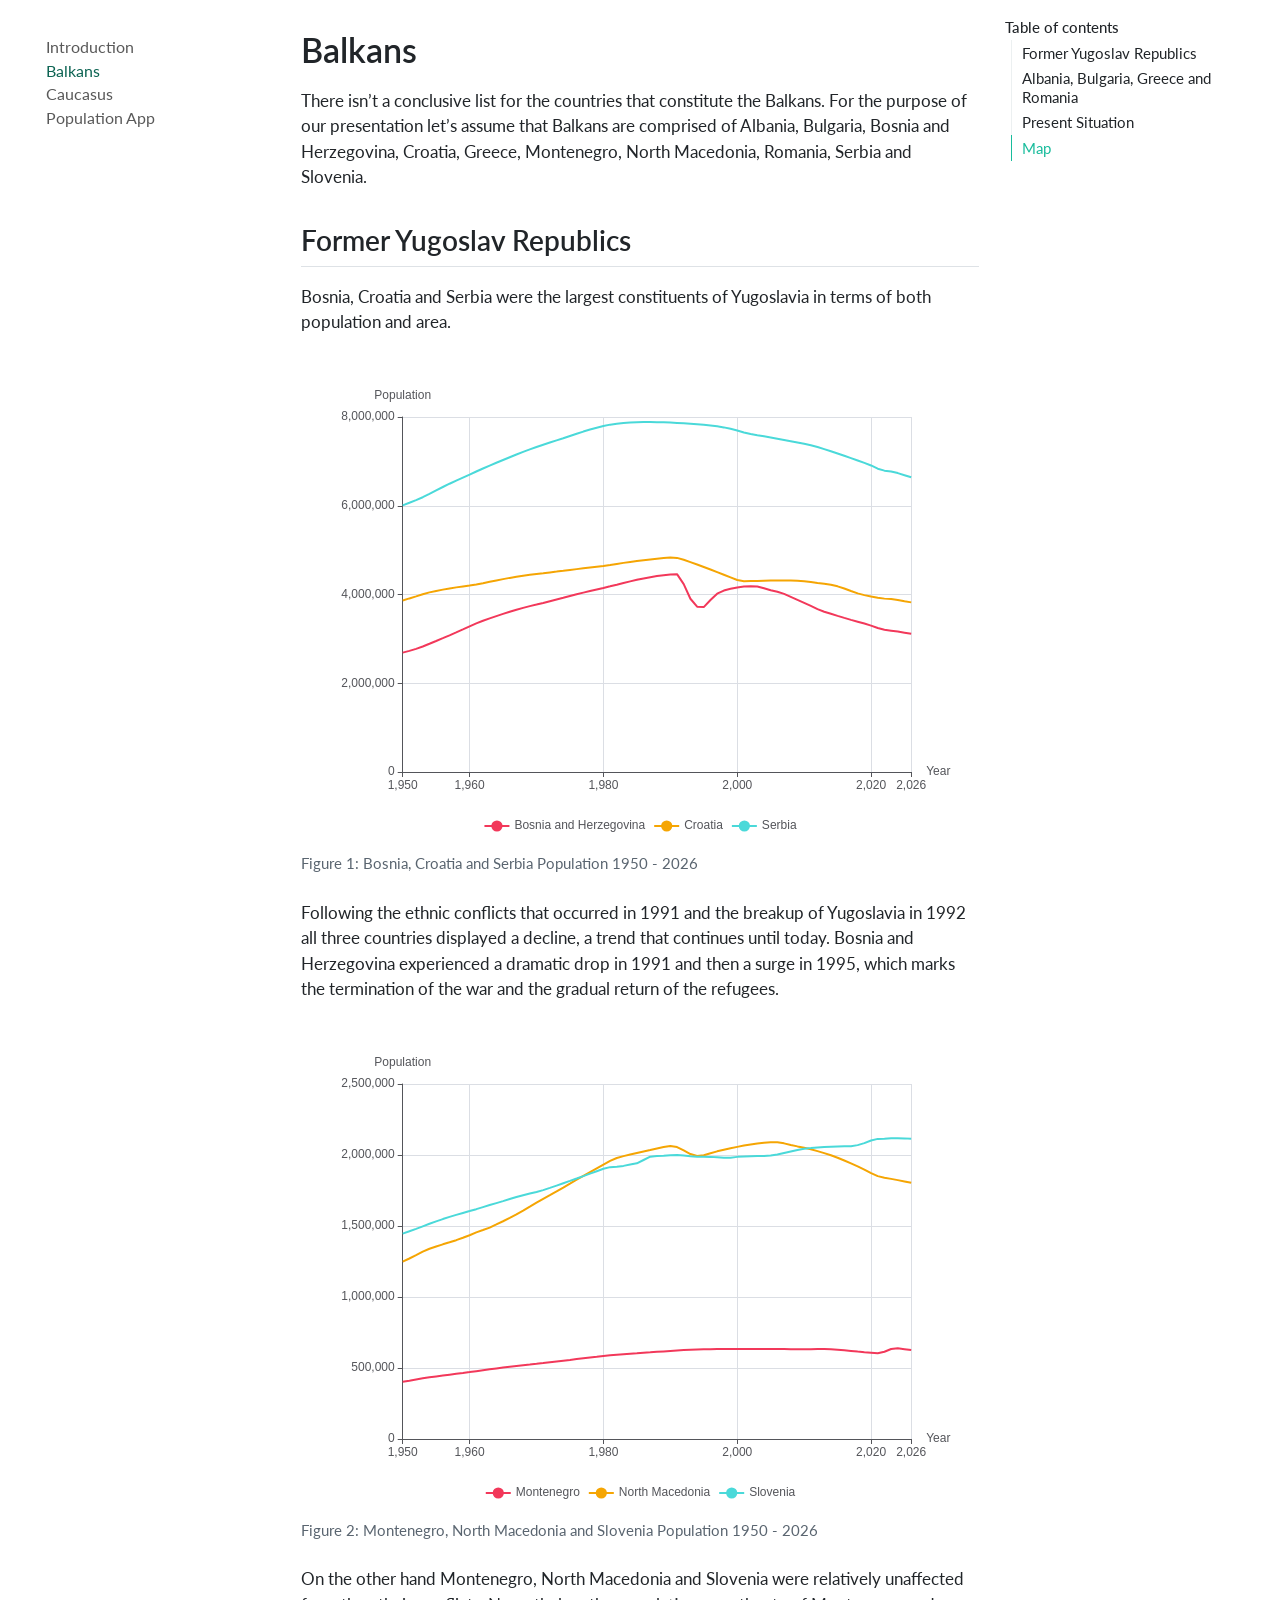
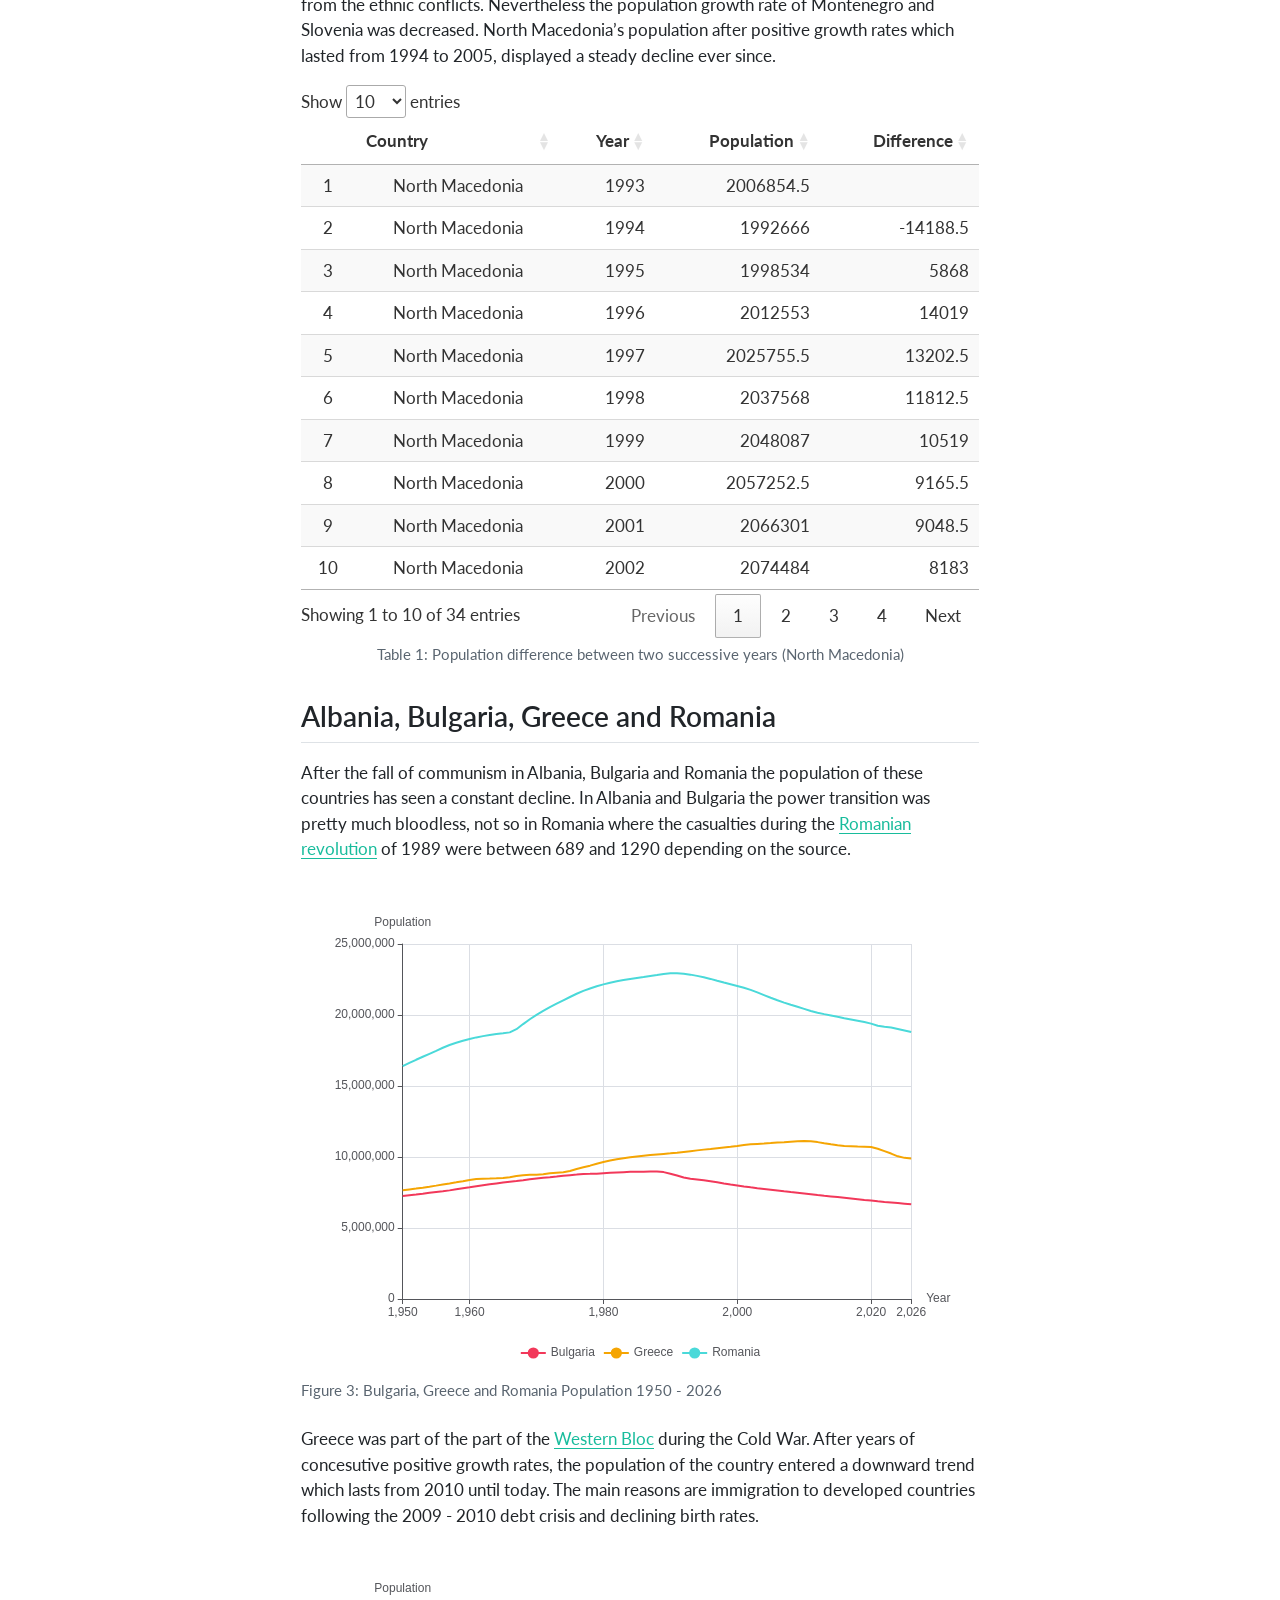
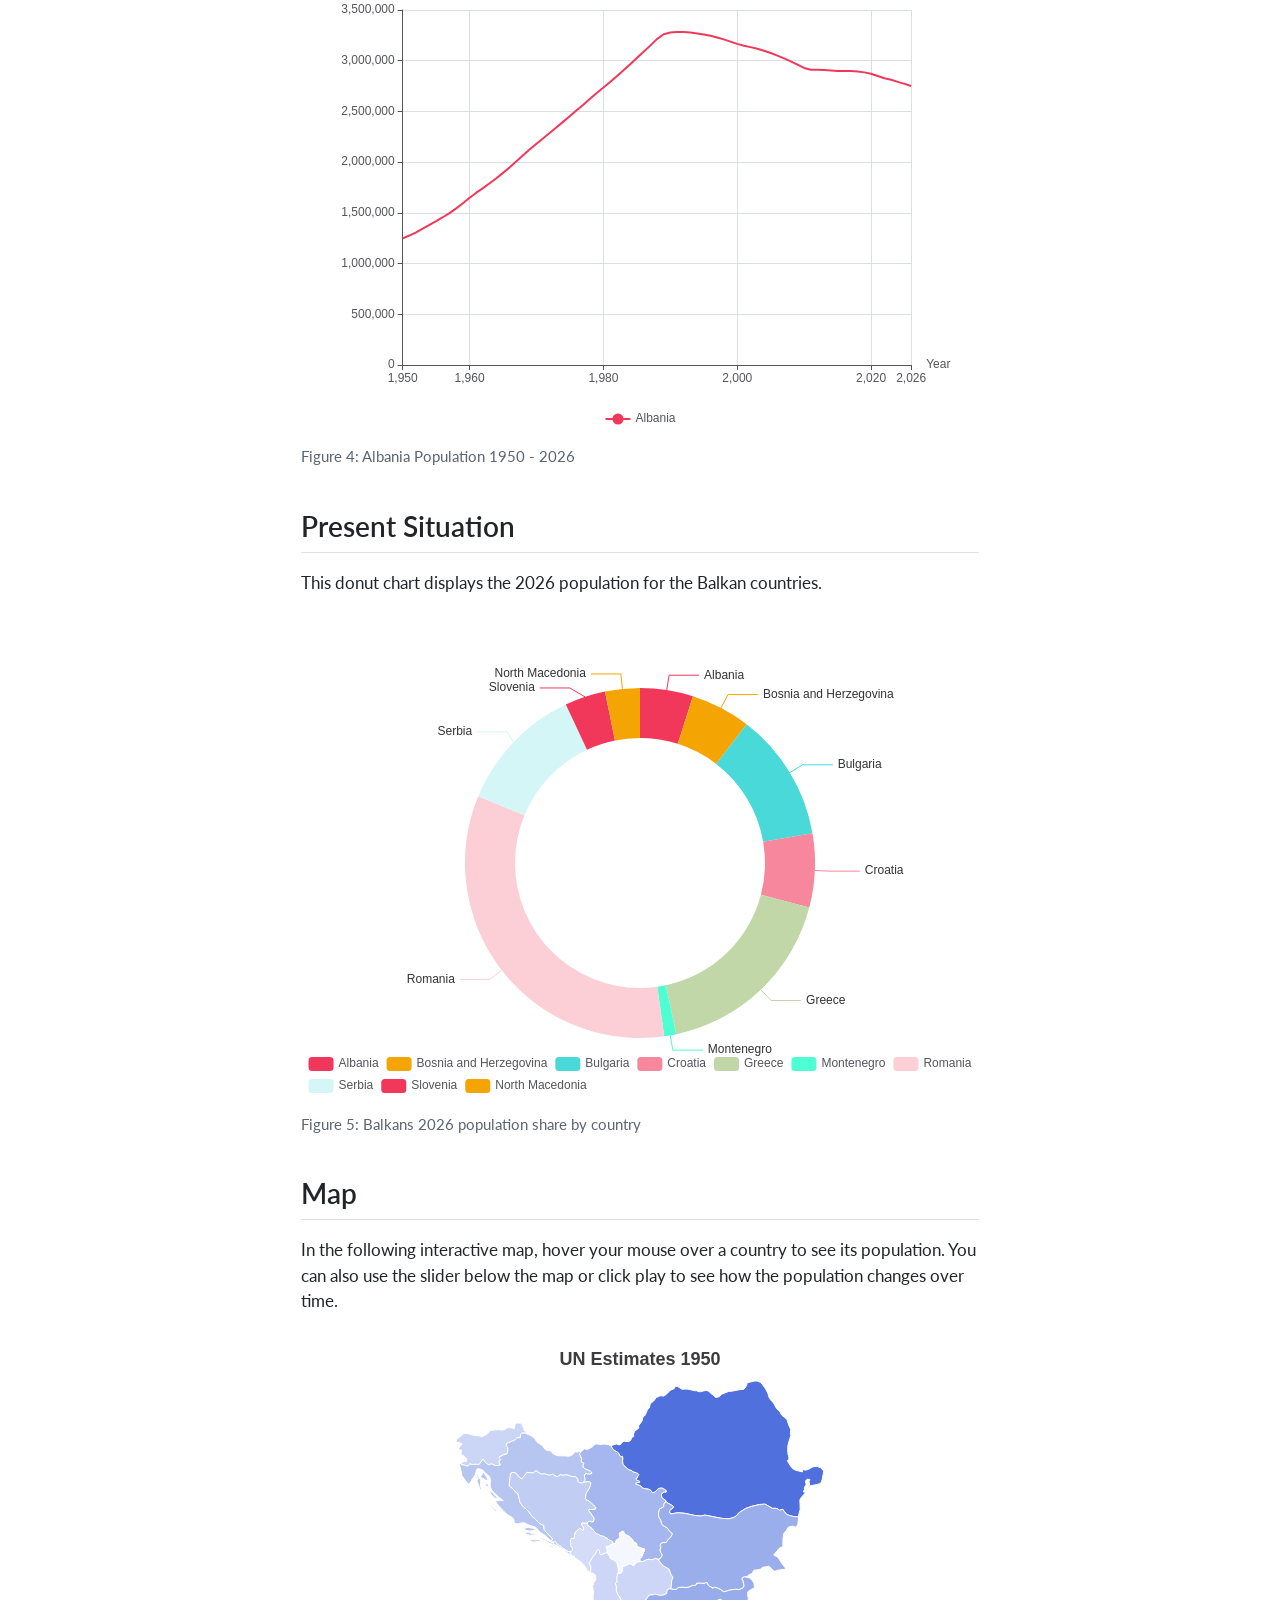
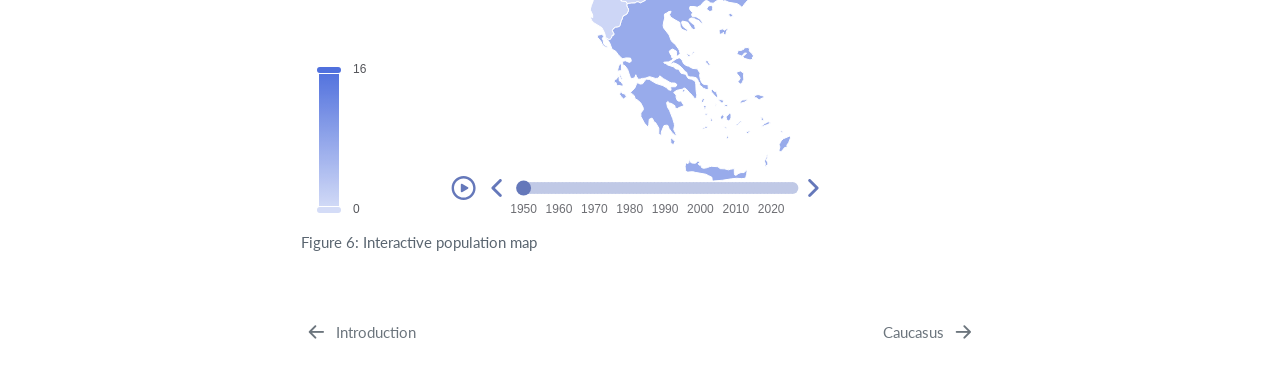
==== commit 6de4306f: "Added chapter with  an interactive exploration app" ====
--- a/docs/balkans.html
+++ b/docs/balkans.html
@@ -2,17 +2,23 @@
 <html xmlns="http://www.w3.org/1999/xhtml" lang="en" xml:lang="en"><head>
 
 <meta charset="utf-8">
-<meta name="generator" content="quarto-1.8.27">
+<meta name="generator" content="quarto-1.10.19">
 
 <meta name="viewport" content="width=device-width, initial-scale=1.0, user-scalable=yes">
 
 
 <title>Balkans</title>
 <style>
-code{white-space: pre-wrap;}
+/* Default styles provided by pandoc.
+** See https://pandoc.org/MANUAL.html#variables-for-html for config info.
+*/
 span.smallcaps{font-variant: small-caps;}
-div.columns{display: flex; gap: min(4vw, 1.5em);}
-div.column{flex: auto; overflow-x: auto;}
+div.columns{display: flex; gap: 1.5em;}
+div.column{flex: auto;}
+@media screen {
+div.columns{gap: min(4vw, 1.5em);}
+div.column{overflow-x: auto;}
+}
 div.hanging-indent{margin-left: 1.5em; text-indent: -1.5em;}
 ul.task-list{list-style: none;}
 ul.task-list li input[type="checkbox"] {
@@ -30,15 +36,14 @@
 <script src="site_libs/clipboard/clipboard.min.js"></script>
 <script src="site_libs/quarto-html/quarto.js" type="module"></script>
 <script src="site_libs/quarto-html/tabsets/tabsets.js" type="module"></script>
-<script src="site_libs/quarto-html/axe/axe-check.js" type="module"></script>
 <script src="site_libs/quarto-html/popper.min.js"></script>
 <script src="site_libs/quarto-html/tippy.umd.min.js"></script>
 <script src="site_libs/quarto-html/anchor.min.js"></script>
 <link href="site_libs/quarto-html/tippy.css" rel="stylesheet">
-<link href="site_libs/quarto-html/quarto-syntax-highlighting-ed96de9b727972fe78a7b5d16c58bf87.css" rel="stylesheet" id="quarto-text-highlighting-styles">
+<link href="site_libs/quarto-html/quarto-syntax-highlighting-bf27225e3a48a9273f3daa8f8e829971.css" rel="stylesheet" id="quarto-text-highlighting-styles">
 <script src="site_libs/bootstrap/bootstrap.min.js"></script>
 <link href="site_libs/bootstrap/bootstrap-icons.css" rel="stylesheet">
-<link href="site_libs/bootstrap/bootstrap-735f0491b3ba22a2041ea2c2295326db.min.css" rel="stylesheet" append-hash="true" id="quarto-bootstrap" data-mode="light">
+<link href="site_libs/bootstrap/bootstrap-1477ed0ae435fb4e4f3fc75c624b368e.min.css" rel="stylesheet" append-hash="true" id="quarto-bootstrap" data-mode="light">
 <script id="quarto-search-options" type="application/json">{
   "language": {
     "search-no-results-text": "No results",
@@ -112,6 +117,12 @@
  <span class="menu-text">Caucasus</span></a>
   </div>
 </li>
+        <li class="sidebar-item">
+  <div class="sidebar-item-container"> 
+  <a href="./population_app.html" class="sidebar-item-text sidebar-link">
+ <span class="menu-text">Population App</span></a>
+  </div>
+</li>
     </ul>
     </div>
 </nav>
@@ -159,8 +170,8 @@
 <div id="fig-bosnia_croatia_serbia" class="cell-output-display quarto-float quarto-figure quarto-figure-center anchored">
 <figure class="quarto-float quarto-float-fig figure">
 <div aria-describedby="fig-bosnia_croatia_serbia-caption-0ceaefa1-69ba-4598-a22c-09a6ac19f8ca">
-<div class="echarts4r html-widget html-fill-item" id="htmlwidget-ea3a414705188ea2af41" style="width:100%;height:500px;"></div>
-<script type="application/json" data-for="htmlwidget-ea3a414705188ea2af41">{"x":{"theme":"azul","tl":false,"draw":true,"renderer":"canvas","events":[],"buttons":[],"opts":{"yAxis":[{"show":true,"name":"Population"}],"xAxis":[{"type":"value","name":"Year","min":1950,"max":2026}],"tooltip":{"trigger":"axis","backgroundColor":"#FFFFFF"},"legend":{"data":["Bosnia and Herzegovina","Croatia","Serbia"]},"series":[{"data":[{"value":[1950,2690409.5]},{"value":[1951,2730242.5]},{"value":[1952,2774682]},{"value":[1953,2829227]},{"value":[1954,2890197]},{"value":[1955,2952172.5]},{"value":[1956,3015551]},{"value":[1957,3079937]},{"value":[1958,3145429.5]},{"value":[1959,3212367.5]},{"value":[1960,3281381]},{"value":[1961,3348035.5]},{"value":[1962,3407532.5]},{"value":[1963,3461942]},{"value":[1964,3513440.5]},{"value":[1965,3562834.5]},{"value":[1966,3610562]},{"value":[1967,3656223]},{"value":[1968,3698794]},{"value":[1969,3737764.5]},{"value":[1970,3773247]},{"value":[1971,3809376]},{"value":[1972,3848270.5]},{"value":[1973,3887376]},{"value":[1974,3926472]},{"value":[1975,3965743]},{"value":[1976,4004552]},{"value":[1977,4042124]},{"value":[1978,4078240]},{"value":[1979,4113300]},{"value":[1980,4148426.000000001]},{"value":[1981,4184217.499999999]},{"value":[1982,4221100.5]},{"value":[1983,4258728]},{"value":[1984,4295536]},{"value":[1985,4330363.5]},{"value":[1986,4362115.5]},{"value":[1987,4390246]},{"value":[1988,4414403.5]},{"value":[1989,4433982.5]},{"value":[1990,4448652]},{"value":[1991,4458343.5]},{"value":[1992,4234616]},{"value":[1993,3904482]},{"value":[1994,3725412.5]},{"value":[1995,3715564.5]},{"value":[1996,3875246]},{"value":[1997,4018227]},{"value":[1998,4089356.5]},{"value":[1999,4130304.5]},{"value":[2000,4159771.5]},{"value":[2001,4179438]},{"value":[2002,4188002.499999999]},{"value":[2003,4178523]},{"value":[2004,4140987]},{"value":[2005,4096493.000000001]},{"value":[2006,4063272]},{"value":[2007,4013424]},{"value":[2008,3947544.5]},{"value":[2009,3879794]},{"value":[2010,3811471.5]},{"value":[2011,3741797.5]},{"value":[2012,3670113.5]},{"value":[2013,3610859]},{"value":[2014,3564829]},{"value":[2015,3518540.5]},{"value":[2016,3473003]},{"value":[2017,3428682.5]},{"value":[2018,3387000]},{"value":[2019,3345533]},{"value":[2020,3299349.5]},{"value":[2021,3244907.5]},{"value":[2022,3204802]},{"value":[2023,3185073]},{"value":[2024,3164253]},{"value":[2025,3140095.5]},{"value":[2026,3114241.5]}],"yAxisIndex":0,"xAxisIndex":0,"name":"Bosnia and Herzegovina","type":"line","coordinateSystem":"cartesian2d","symbol":"none"},{"data":[{"value":[1950,3864990]},{"value":[1951,3911671]},{"value":[1952,3957414]},{"value":[1953,4006121.5]},{"value":[1954,4048114]},{"value":[1955,4080735.5]},{"value":[1956,4110124]},{"value":[1957,4136703.999999999]},{"value":[1958,4160692]},{"value":[1959,4182093]},{"value":[1960,4200264]},{"value":[1961,4223427]},{"value":[1962,4255014]},{"value":[1963,4287266.5]},{"value":[1964,4317757.5]},{"value":[1965,4346705.5]},{"value":[1966,4374301.5]},{"value":[1967,4400269]},{"value":[1968,4423827.5]},{"value":[1969,4444446.5]},{"value":[1970,4462673.5]},{"value":[1971,4480162]},{"value":[1972,4497891]},{"value":[1973,4515758]},{"value":[1974,4533953]},{"value":[1975,4552730.5]},{"value":[1976,4571750]},{"value":[1977,4590622.5]},{"value":[1978,4609019.5]},{"value":[1979,4626959]},{"value":[1980,4643896.5]},{"value":[1981,4664258.5]},{"value":[1982,4689156]},{"value":[1983,4712884]},{"value":[1984,4734487.5]},{"value":[1985,4754554.5]},{"value":[1986,4773051.5]},{"value":[1987,4790209]},{"value":[1988,4806032]},{"value":[1989,4820732.5]},{"value":[1990,4835065.5]},{"value":[1991,4825157]},{"value":[1992,4782232.5]},{"value":[1993,4729742.5]},{"value":[1994,4675514]},{"value":[1995,4619360]},{"value":[1996,4562299]},{"value":[1997,4504621]},{"value":[1998,4445667.5]},{"value":[1999,4385822]},{"value":[2000,4326104.5]},{"value":[2001,4301074.5]},{"value":[2002,4305781.5]},{"value":[2003,4306686]},{"value":[2004,4310055.5]},{"value":[2005,4313946]},{"value":[2006,4315800]},{"value":[2007,4315954.5]},{"value":[2008,4314630.5]},{"value":[2009,4310530.5]},{"value":[2010,4301145.5]},{"value":[2011,4280824]},{"value":[2012,4259236.5]},{"value":[2013,4242397.5]},{"value":[2014,4219479]},{"value":[2015,4183728.5]},{"value":[2016,4136443.500000001]},{"value":[2017,4079200]},{"value":[2018,4024868]},{"value":[2019,3986334.5]},{"value":[2020,3953958]},{"value":[2021,3924610]},{"value":[2022,3907027]},{"value":[2023,3896023.5]},{"value":[2024,3875325]},{"value":[2025,3848160]},{"value":[2026,3822345]}],"yAxisIndex":0,"xAxisIndex":0,"name":"Croatia","type":"line","coordinateSystem":"cartesian2d","symbol":"none"},{"data":[{"value":[1950,6009201]},{"value":[1951,6067041.5]},{"value":[1952,6127270]},{"value":[1953,6192410.5]},{"value":[1954,6266886]},{"value":[1955,6346327]},{"value":[1956,6422768]},{"value":[1957,6496450.5]},{"value":[1958,6567232.5]},{"value":[1959,6635217.5]},{"value":[1960,6702962]},{"value":[1961,6771393.5]},{"value":[1962,6838635]},{"value":[1963,6904161.5]},{"value":[1964,6968213]},{"value":[1965,7031133.5]},{"value":[1966,7093227.5]},{"value":[1967,7154389]},{"value":[1968,7214020.5]},{"value":[1969,7271051.5]},{"value":[1970,7324424.5]},{"value":[1971,7375139.5]},{"value":[1972,7424738.5]},{"value":[1973,7473514]},{"value":[1974,7522485.5]},{"value":[1975,7572438]},{"value":[1976,7622703]},{"value":[1977,7671483.5]},{"value":[1978,7716931.5]},{"value":[1979,7758212.5]},{"value":[1980,7796280]},{"value":[1981,7827856.5]},{"value":[1982,7849649]},{"value":[1983,7864593.5]},{"value":[1984,7875051]},{"value":[1985,7881548]},{"value":[1986,7884579]},{"value":[1987,7885358.5]},{"value":[1988,7884455.5]},{"value":[1989,7881274]},{"value":[1990,7874594]},{"value":[1991,7867067]},{"value":[1992,7859808.5]},{"value":[1993,7849725.5]},{"value":[1994,7837158.5]},{"value":[1995,7823284.5]},{"value":[1996,7807721.5]},{"value":[1997,7789182.5]},{"value":[1998,7765922]},{"value":[1999,7734365]},{"value":[2000,7694605.5]},{"value":[2001,7651927]},{"value":[2002,7616743]},{"value":[2003,7590935.5]},{"value":[2004,7565841]},{"value":[2005,7539133]},{"value":[2006,7511393.5]},{"value":[2007,7482989]},{"value":[2008,7454279]},{"value":[2009,7425347.5]},{"value":[2010,7395864.5]},{"value":[2011,7364858.5]},{"value":[2012,7324623]},{"value":[2013,7276179.5]},{"value":[2014,7227202.5]},{"value":[2015,7177253]},{"value":[2016,7126083]},{"value":[2017,7073506.5]},{"value":[2018,7020019]},{"value":[2019,6966152.5]},{"value":[2020,6907812]},{"value":[2021,6835430]},{"value":[2022,6791213.5]},{"value":[2023,6773201]},{"value":[2024,6736216]},{"value":[2025,6689039]},{"value":[2026,6641964]}],"yAxisIndex":0,"xAxisIndex":0,"name":"Serbia","type":"line","coordinateSystem":"cartesian2d","symbol":"none"}]},"dispose":true},"evals":[],"jsHooks":[]}</script>
+<div class="echarts4r html-widget html-fill-item" id="htmlwidget-06f46ac19c3f86205eb1" style="width:100%;height:500px;"></div>
+<script type="application/json" data-for="htmlwidget-06f46ac19c3f86205eb1">{"x":{"theme":"azul","tl":false,"draw":true,"renderer":"canvas","events":[],"buttons":[],"opts":{"yAxis":[{"show":true,"name":"Population"}],"xAxis":[{"type":"value","name":"Year","min":1950,"max":2026}],"tooltip":{"trigger":"axis","backgroundColor":"#FFFFFF"},"legend":{"data":["Bosnia and Herzegovina","Croatia","Serbia"]},"series":[{"data":[{"value":[1950,2690409.5]},{"value":[1951,2730242.5]},{"value":[1952,2774682]},{"value":[1953,2829227]},{"value":[1954,2890197]},{"value":[1955,2952172.5]},{"value":[1956,3015551]},{"value":[1957,3079937]},{"value":[1958,3145429.5]},{"value":[1959,3212367.5]},{"value":[1960,3281381]},{"value":[1961,3348035.5]},{"value":[1962,3407532.5]},{"value":[1963,3461942]},{"value":[1964,3513440.5]},{"value":[1965,3562834.5]},{"value":[1966,3610562]},{"value":[1967,3656223]},{"value":[1968,3698794]},{"value":[1969,3737764.5]},{"value":[1970,3773247]},{"value":[1971,3809376]},{"value":[1972,3848270.5]},{"value":[1973,3887376]},{"value":[1974,3926472]},{"value":[1975,3965743]},{"value":[1976,4004552]},{"value":[1977,4042124]},{"value":[1978,4078240]},{"value":[1979,4113300]},{"value":[1980,4148426.000000001]},{"value":[1981,4184217.499999999]},{"value":[1982,4221100.5]},{"value":[1983,4258728]},{"value":[1984,4295536]},{"value":[1985,4330363.5]},{"value":[1986,4362115.5]},{"value":[1987,4390246]},{"value":[1988,4414403.5]},{"value":[1989,4433982.5]},{"value":[1990,4448652]},{"value":[1991,4458343.5]},{"value":[1992,4234616]},{"value":[1993,3904482]},{"value":[1994,3725412.5]},{"value":[1995,3715564.5]},{"value":[1996,3875246]},{"value":[1997,4018227]},{"value":[1998,4089356.5]},{"value":[1999,4130304.5]},{"value":[2000,4159771.5]},{"value":[2001,4179438]},{"value":[2002,4188002.499999999]},{"value":[2003,4178523]},{"value":[2004,4140987]},{"value":[2005,4096493.000000001]},{"value":[2006,4063272]},{"value":[2007,4013424]},{"value":[2008,3947544.5]},{"value":[2009,3879794]},{"value":[2010,3811471.5]},{"value":[2011,3741797.5]},{"value":[2012,3670113.5]},{"value":[2013,3610859]},{"value":[2014,3564829]},{"value":[2015,3518540.5]},{"value":[2016,3473003]},{"value":[2017,3428682.5]},{"value":[2018,3387000]},{"value":[2019,3345533]},{"value":[2020,3299349.5]},{"value":[2021,3244907.5]},{"value":[2022,3204802]},{"value":[2023,3185073]},{"value":[2024,3164253]},{"value":[2025,3140095.5]},{"value":[2026,3114241.5]}],"yAxisIndex":0,"xAxisIndex":0,"name":"Bosnia and Herzegovina","type":"line","coordinateSystem":"cartesian2d","symbol":"none"},{"data":[{"value":[1950,3864990]},{"value":[1951,3911671]},{"value":[1952,3957414]},{"value":[1953,4006121.5]},{"value":[1954,4048114]},{"value":[1955,4080735.5]},{"value":[1956,4110124]},{"value":[1957,4136703.999999999]},{"value":[1958,4160692]},{"value":[1959,4182093]},{"value":[1960,4200264]},{"value":[1961,4223427]},{"value":[1962,4255014]},{"value":[1963,4287266.5]},{"value":[1964,4317757.5]},{"value":[1965,4346705.5]},{"value":[1966,4374301.5]},{"value":[1967,4400269]},{"value":[1968,4423827.5]},{"value":[1969,4444446.5]},{"value":[1970,4462673.5]},{"value":[1971,4480162]},{"value":[1972,4497891]},{"value":[1973,4515758]},{"value":[1974,4533953]},{"value":[1975,4552730.5]},{"value":[1976,4571750]},{"value":[1977,4590622.5]},{"value":[1978,4609019.5]},{"value":[1979,4626959]},{"value":[1980,4643896.5]},{"value":[1981,4664258.5]},{"value":[1982,4689156]},{"value":[1983,4712884]},{"value":[1984,4734487.5]},{"value":[1985,4754554.5]},{"value":[1986,4773051.5]},{"value":[1987,4790209]},{"value":[1988,4806032]},{"value":[1989,4820732.5]},{"value":[1990,4835065.5]},{"value":[1991,4825157]},{"value":[1992,4782232.5]},{"value":[1993,4729742.5]},{"value":[1994,4675514]},{"value":[1995,4619360]},{"value":[1996,4562299]},{"value":[1997,4504621]},{"value":[1998,4445667.5]},{"value":[1999,4385822]},{"value":[2000,4326104.5]},{"value":[2001,4301074.5]},{"value":[2002,4305781.5]},{"value":[2003,4306686]},{"value":[2004,4310055.5]},{"value":[2005,4313946]},{"value":[2006,4315800]},{"value":[2007,4315954.5]},{"value":[2008,4314630.5]},{"value":[2009,4310530.5]},{"value":[2010,4301145.5]},{"value":[2011,4280824]},{"value":[2012,4259236.5]},{"value":[2013,4242397.5]},{"value":[2014,4219479]},{"value":[2015,4183728.5]},{"value":[2016,4136443.500000001]},{"value":[2017,4079200]},{"value":[2018,4024868]},{"value":[2019,3986334.5]},{"value":[2020,3953958]},{"value":[2021,3924610]},{"value":[2022,3907027]},{"value":[2023,3896023.5]},{"value":[2024,3875325]},{"value":[2025,3848160]},{"value":[2026,3822345]}],"yAxisIndex":0,"xAxisIndex":0,"name":"Croatia","type":"line","coordinateSystem":"cartesian2d","symbol":"none"},{"data":[{"value":[1950,6009201]},{"value":[1951,6067041.5]},{"value":[1952,6127270]},{"value":[1953,6192410.5]},{"value":[1954,6266886]},{"value":[1955,6346327]},{"value":[1956,6422768]},{"value":[1957,6496450.5]},{"value":[1958,6567232.5]},{"value":[1959,6635217.5]},{"value":[1960,6702962]},{"value":[1961,6771393.5]},{"value":[1962,6838635]},{"value":[1963,6904161.5]},{"value":[1964,6968213]},{"value":[1965,7031133.5]},{"value":[1966,7093227.5]},{"value":[1967,7154389]},{"value":[1968,7214020.5]},{"value":[1969,7271051.5]},{"value":[1970,7324424.5]},{"value":[1971,7375139.5]},{"value":[1972,7424738.5]},{"value":[1973,7473514]},{"value":[1974,7522485.5]},{"value":[1975,7572438]},{"value":[1976,7622703]},{"value":[1977,7671483.5]},{"value":[1978,7716931.5]},{"value":[1979,7758212.5]},{"value":[1980,7796280]},{"value":[1981,7827856.5]},{"value":[1982,7849649]},{"value":[1983,7864593.5]},{"value":[1984,7875051]},{"value":[1985,7881548]},{"value":[1986,7884579]},{"value":[1987,7885358.5]},{"value":[1988,7884455.5]},{"value":[1989,7881274]},{"value":[1990,7874594]},{"value":[1991,7867067]},{"value":[1992,7859808.5]},{"value":[1993,7849725.5]},{"value":[1994,7837158.5]},{"value":[1995,7823284.5]},{"value":[1996,7807721.5]},{"value":[1997,7789182.5]},{"value":[1998,7765922]},{"value":[1999,7734365]},{"value":[2000,7694605.5]},{"value":[2001,7651927]},{"value":[2002,7616743]},{"value":[2003,7590935.5]},{"value":[2004,7565841]},{"value":[2005,7539133]},{"value":[2006,7511393.5]},{"value":[2007,7482989]},{"value":[2008,7454279]},{"value":[2009,7425347.5]},{"value":[2010,7395864.5]},{"value":[2011,7364858.5]},{"value":[2012,7324623]},{"value":[2013,7276179.5]},{"value":[2014,7227202.5]},{"value":[2015,7177253]},{"value":[2016,7126083]},{"value":[2017,7073506.5]},{"value":[2018,7020019]},{"value":[2019,6966152.5]},{"value":[2020,6907812]},{"value":[2021,6835430]},{"value":[2022,6791213.5]},{"value":[2023,6773201]},{"value":[2024,6736216]},{"value":[2025,6689039]},{"value":[2026,6641964]}],"yAxisIndex":0,"xAxisIndex":0,"name":"Serbia","type":"line","coordinateSystem":"cartesian2d","symbol":"none"}]},"dispose":true},"evals":[],"jsHooks":[]}</script>
 </div>
 <figcaption class="quarto-float-caption-bottom quarto-float-caption quarto-float-fig" id="fig-bosnia_croatia_serbia-caption-0ceaefa1-69ba-4598-a22c-09a6ac19f8ca">
 Figure&nbsp;1: Bosnia, Croatia and Serbia Population 1950 - 2026
@@ -173,8 +184,8 @@
 <div id="fig-montenegro_north_macedonia_slovenia" class="cell-output-display quarto-float quarto-figure quarto-figure-center anchored">
 <figure class="quarto-float quarto-float-fig figure">
 <div aria-describedby="fig-montenegro_north_macedonia_slovenia-caption-0ceaefa1-69ba-4598-a22c-09a6ac19f8ca">
-<div class="echarts4r html-widget html-fill-item" id="htmlwidget-a3e0341c9dd90cd0668a" style="width:100%;height:500px;"></div>
-<script type="application/json" data-for="htmlwidget-a3e0341c9dd90cd0668a">{"x":{"theme":"azul","tl":false,"draw":true,"renderer":"canvas","events":[],"buttons":[],"opts":{"yAxis":[{"show":true}],"xAxis":[{"type":"value","min":1950,"max":2026}],"tooltip":{"trigger":"axis","backgroundColor":"#FFFFFF"},"legend":{"data":["Montenegro","North Macedonia","Slovenia"]},"series":[{"data":[{"value":[1950,402512.5]},{"value":[1951,410073]},{"value":[1952,418900]},{"value":[1953,427479]},{"value":[1954,434371]},{"value":[1955,440583.5]},{"value":[1956,446689.5]},{"value":[1957,452741]},{"value":[1958,458805.5]},{"value":[1959,464898.5]},{"value":[1960,471197]},{"value":[1961,477827]},{"value":[1962,484441.5]},{"value":[1963,490788.5]},{"value":[1964,496930.5]},{"value":[1965,502892]},{"value":[1966,508633.5]},{"value":[1967,514096]},{"value":[1968,519308]},{"value":[1969,524445.5]},{"value":[1970,529671]},{"value":[1971,535108.5]},{"value":[1972,540698]},{"value":[1973,546262]},{"value":[1974,551732]},{"value":[1975,557151]},{"value":[1976,562629.5]},{"value":[1977,568093]},{"value":[1978,573516]},{"value":[1979,579011.5]},{"value":[1980,584820]},{"value":[1981,589908.5]},{"value":[1982,593628.5]},{"value":[1983,596956]},{"value":[1984,600247]},{"value":[1985,603499.5]},{"value":[1986,606795.5]},{"value":[1987,610170]},{"value":[1988,613584.5]},{"value":[1989,617042]},{"value":[1990,620497]},{"value":[1991,623559]},{"value":[1992,626019.5]},{"value":[1993,628099]},{"value":[1994,629878]},{"value":[1995,631381]},{"value":[1996,632619.5]},{"value":[1997,633532.5]},{"value":[1998,634090.5]},{"value":[1999,634282.5]},{"value":[2000,634193.5]},{"value":[2001,633991]},{"value":[2002,633766.5]},{"value":[2003,633559.5]},{"value":[2004,633753.5]},{"value":[2005,634050]},{"value":[2006,633871]},{"value":[2007,633378.5]},{"value":[2008,632844.5]},{"value":[2009,632437.5]},{"value":[2010,632088.5]},{"value":[2011,632687.5]},{"value":[2012,633540]},{"value":[2013,633202.5]},{"value":[2014,631375.5]},{"value":[2015,628145]},{"value":[2016,624248.5]},{"value":[2017,620113.5]},{"value":[2018,615795]},{"value":[2019,611666.5]},{"value":[2020,607935]},{"value":[2021,603850.5]},{"value":[2022,614647.5]},{"value":[2023,633552]},{"value":[2024,638478.5]},{"value":[2025,632729]},{"value":[2026,626233]}],"yAxisIndex":0,"xAxisIndex":0,"name":"Montenegro","type":"line","coordinateSystem":"cartesian2d","symbol":"none"},{"data":[{"value":[1950,1248683]},{"value":[1951,1271035]},{"value":[1952,1294530]},{"value":[1953,1319471]},{"value":[1954,1340006.5]},{"value":[1955,1355675.5]},{"value":[1956,1370917.5]},{"value":[1957,1385255]},{"value":[1958,1400115.5]},{"value":[1959,1417075]},{"value":[1960,1435059]},{"value":[1961,1455171.5]},{"value":[1962,1471744.5]},{"value":[1963,1488737.5]},{"value":[1964,1510900]},{"value":[1965,1533465.5]},{"value":[1966,1557349]},{"value":[1967,1582492]},{"value":[1968,1608930]},{"value":[1969,1636345.5]},{"value":[1970,1664208]},{"value":[1971,1691216.5]},{"value":[1972,1717395]},{"value":[1973,1743816.5]},{"value":[1974,1770545]},{"value":[1975,1797972]},{"value":[1976,1825830]},{"value":[1977,1853138]},{"value":[1978,1879847]},{"value":[1979,1906523]},{"value":[1980,1933038]},{"value":[1981,1959065.5]},{"value":[1982,1978955.5]},{"value":[1983,1991901]},{"value":[1984,2003399]},{"value":[1985,2014330.5]},{"value":[1986,2024732]},{"value":[1987,2035157]},{"value":[1988,2045737.5]},{"value":[1989,2055649]},{"value":[1990,2063689.5]},{"value":[1991,2055994]},{"value":[1992,2032523]},{"value":[1993,2006854.5]},{"value":[1994,1992666]},{"value":[1995,1998534]},{"value":[1996,2012553]},{"value":[1997,2025755.5]},{"value":[1998,2037568]},{"value":[1999,2048087]},{"value":[2000,2057252.5]},{"value":[2001,2066301]},{"value":[2002,2074484]},{"value":[2003,2081411]},{"value":[2004,2086580.5]},{"value":[2005,2089806.5]},{"value":[2006,2089233]},{"value":[2007,2081972]},{"value":[2008,2070834]},{"value":[2009,2060598.5]},{"value":[2010,2051505]},{"value":[2011,2040445.5]},{"value":[2012,2027288.5]},{"value":[2013,2013280]},{"value":[2014,1997833.5]},{"value":[2015,1980366]},{"value":[2016,1961259.5]},{"value":[2017,1940878.5]},{"value":[2018,1919728.5]},{"value":[2019,1897641]},{"value":[2020,1872015.5]},{"value":[2021,1851107.5]},{"value":[2022,1840233]},{"value":[2023,1831801.5]},{"value":[2024,1823009]},{"value":[2025,1813791]},{"value":[2026,1804062.5]}],"yAxisIndex":0,"xAxisIndex":0,"name":"North Macedonia","type":"line","coordinateSystem":"cartesian2d","symbol":"none"},{"data":[{"value":[1950,1446357.5]},{"value":[1951,1462727]},{"value":[1952,1479662]},{"value":[1953,1497553]},{"value":[1954,1515598]},{"value":[1955,1532629.5]},{"value":[1956,1548764.5]},{"value":[1957,1564148.5]},{"value":[1958,1578541]},{"value":[1959,1592111]},{"value":[1960,1605074]},{"value":[1961,1618559.5]},{"value":[1962,1633081]},{"value":[1963,1647436.5]},{"value":[1964,1661346]},{"value":[1965,1675317.5]},{"value":[1966,1689635.5]},{"value":[1967,1703869.5]},{"value":[1968,1716925.5]},{"value":[1969,1728683]},{"value":[1970,1739861]},{"value":[1971,1752711]},{"value":[1972,1768217]},{"value":[1973,1784571.5]},{"value":[1974,1801036.5]},{"value":[1975,1817598]},{"value":[1976,1834357]},{"value":[1977,1851321]},{"value":[1978,1868518]},{"value":[1979,1885906]},{"value":[1980,1903069]},{"value":[1981,1914592.5]},{"value":[1982,1917975]},{"value":[1983,1923354.5]},{"value":[1984,1932706]},{"value":[1985,1941471.5]},{"value":[1986,1964835.5]},{"value":[1987,1988020.5]},{"value":[1988,1993516.5]},{"value":[1989,1995458.5]},{"value":[1990,1998007]},{"value":[1991,1999193]},{"value":[1992,1995858.5]},{"value":[1993,1990810.5]},{"value":[1994,1988262]},{"value":[1995,1988095]},{"value":[1996,1986793]},{"value":[1997,1984397.5]},{"value":[1998,1980064.5]},{"value":[1999,1981194]},{"value":[2000,1986816]},{"value":[2001,1989679]},{"value":[2002,1991571.5]},{"value":[2003,1992490]},{"value":[2004,1993545]},{"value":[2005,1996913.5]},{"value":[2006,2003114]},{"value":[2007,2014157.5]},{"value":[2008,2025085.5]},{"value":[2009,2035608]},{"value":[2010,2044612]},{"value":[2011,2048804]},{"value":[2012,2053321]},{"value":[2013,2056441.5]},{"value":[2014,2058400.5]},{"value":[2015,2059947]},{"value":[2016,2061373]},{"value":[2017,2062410]},{"value":[2018,2069480.5]},{"value":[2019,2083439.5]},{"value":[2020,2102419.5]},{"value":[2021,2113494]},{"value":[2022,2115228]},{"value":[2023,2118396]},{"value":[2024,2118696.5]},{"value":[2025,2117072]},{"value":[2026,2114573.5]}],"yAxisIndex":0,"xAxisIndex":0,"name":"Slovenia","type":"line","coordinateSystem":"cartesian2d","symbol":"none"}]},"dispose":true},"evals":[],"jsHooks":[]}</script>
+<div class="echarts4r html-widget html-fill-item" id="htmlwidget-5c7a2a1f5d457f52465b" style="width:100%;height:500px;"></div>
+<script type="application/json" data-for="htmlwidget-5c7a2a1f5d457f52465b">{"x":{"theme":"azul","tl":false,"draw":true,"renderer":"canvas","events":[],"buttons":[],"opts":{"yAxis":[{"show":true,"name":"Population"}],"xAxis":[{"type":"value","name":"Year","min":1950,"max":2026}],"tooltip":{"trigger":"axis","backgroundColor":"#FFFFFF"},"legend":{"data":["Montenegro","North Macedonia","Slovenia"]},"series":[{"data":[{"value":[1950,402512.5]},{"value":[1951,410073]},{"value":[1952,418900]},{"value":[1953,427479]},{"value":[1954,434371]},{"value":[1955,440583.5]},{"value":[1956,446689.5]},{"value":[1957,452741]},{"value":[1958,458805.5]},{"value":[1959,464898.5]},{"value":[1960,471197]},{"value":[1961,477827]},{"value":[1962,484441.5]},{"value":[1963,490788.5]},{"value":[1964,496930.5]},{"value":[1965,502892]},{"value":[1966,508633.5]},{"value":[1967,514096]},{"value":[1968,519308]},{"value":[1969,524445.5]},{"value":[1970,529671]},{"value":[1971,535108.5]},{"value":[1972,540698]},{"value":[1973,546262]},{"value":[1974,551732]},{"value":[1975,557151]},{"value":[1976,562629.5]},{"value":[1977,568093]},{"value":[1978,573516]},{"value":[1979,579011.5]},{"value":[1980,584820]},{"value":[1981,589908.5]},{"value":[1982,593628.5]},{"value":[1983,596956]},{"value":[1984,600247]},{"value":[1985,603499.5]},{"value":[1986,606795.5]},{"value":[1987,610170]},{"value":[1988,613584.5]},{"value":[1989,617042]},{"value":[1990,620497]},{"value":[1991,623559]},{"value":[1992,626019.5]},{"value":[1993,628099]},{"value":[1994,629878]},{"value":[1995,631381]},{"value":[1996,632619.5]},{"value":[1997,633532.5]},{"value":[1998,634090.5]},{"value":[1999,634282.5]},{"value":[2000,634193.5]},{"value":[2001,633991]},{"value":[2002,633766.5]},{"value":[2003,633559.5]},{"value":[2004,633753.5]},{"value":[2005,634050]},{"value":[2006,633871]},{"value":[2007,633378.5]},{"value":[2008,632844.5]},{"value":[2009,632437.5]},{"value":[2010,632088.5]},{"value":[2011,632687.5]},{"value":[2012,633540]},{"value":[2013,633202.5]},{"value":[2014,631375.5]},{"value":[2015,628145]},{"value":[2016,624248.5]},{"value":[2017,620113.5]},{"value":[2018,615795]},{"value":[2019,611666.5]},{"value":[2020,607935]},{"value":[2021,603850.5]},{"value":[2022,614647.5]},{"value":[2023,633552]},{"value":[2024,638478.5]},{"value":[2025,632729]},{"value":[2026,626233]}],"yAxisIndex":0,"xAxisIndex":0,"name":"Montenegro","type":"line","coordinateSystem":"cartesian2d","symbol":"none"},{"data":[{"value":[1950,1248683]},{"value":[1951,1271035]},{"value":[1952,1294530]},{"value":[1953,1319471]},{"value":[1954,1340006.5]},{"value":[1955,1355675.5]},{"value":[1956,1370917.5]},{"value":[1957,1385255]},{"value":[1958,1400115.5]},{"value":[1959,1417075]},{"value":[1960,1435059]},{"value":[1961,1455171.5]},{"value":[1962,1471744.5]},{"value":[1963,1488737.5]},{"value":[1964,1510900]},{"value":[1965,1533465.5]},{"value":[1966,1557349]},{"value":[1967,1582492]},{"value":[1968,1608930]},{"value":[1969,1636345.5]},{"value":[1970,1664208]},{"value":[1971,1691216.5]},{"value":[1972,1717395]},{"value":[1973,1743816.5]},{"value":[1974,1770545]},{"value":[1975,1797972]},{"value":[1976,1825830]},{"value":[1977,1853138]},{"value":[1978,1879847]},{"value":[1979,1906523]},{"value":[1980,1933038]},{"value":[1981,1959065.5]},{"value":[1982,1978955.5]},{"value":[1983,1991901]},{"value":[1984,2003399]},{"value":[1985,2014330.5]},{"value":[1986,2024732]},{"value":[1987,2035157]},{"value":[1988,2045737.5]},{"value":[1989,2055649]},{"value":[1990,2063689.5]},{"value":[1991,2055994]},{"value":[1992,2032523]},{"value":[1993,2006854.5]},{"value":[1994,1992666]},{"value":[1995,1998534]},{"value":[1996,2012553]},{"value":[1997,2025755.5]},{"value":[1998,2037568]},{"value":[1999,2048087]},{"value":[2000,2057252.5]},{"value":[2001,2066301]},{"value":[2002,2074484]},{"value":[2003,2081411]},{"value":[2004,2086580.5]},{"value":[2005,2089806.5]},{"value":[2006,2089233]},{"value":[2007,2081972]},{"value":[2008,2070834]},{"value":[2009,2060598.5]},{"value":[2010,2051505]},{"value":[2011,2040445.5]},{"value":[2012,2027288.5]},{"value":[2013,2013280]},{"value":[2014,1997833.5]},{"value":[2015,1980366]},{"value":[2016,1961259.5]},{"value":[2017,1940878.5]},{"value":[2018,1919728.5]},{"value":[2019,1897641]},{"value":[2020,1872015.5]},{"value":[2021,1851107.5]},{"value":[2022,1840233]},{"value":[2023,1831801.5]},{"value":[2024,1823009]},{"value":[2025,1813791]},{"value":[2026,1804062.5]}],"yAxisIndex":0,"xAxisIndex":0,"name":"North Macedonia","type":"line","coordinateSystem":"cartesian2d","symbol":"none"},{"data":[{"value":[1950,1446357.5]},{"value":[1951,1462727]},{"value":[1952,1479662]},{"value":[1953,1497553]},{"value":[1954,1515598]},{"value":[1955,1532629.5]},{"value":[1956,1548764.5]},{"value":[1957,1564148.5]},{"value":[1958,1578541]},{"value":[1959,1592111]},{"value":[1960,1605074]},{"value":[1961,1618559.5]},{"value":[1962,1633081]},{"value":[1963,1647436.5]},{"value":[1964,1661346]},{"value":[1965,1675317.5]},{"value":[1966,1689635.5]},{"value":[1967,1703869.5]},{"value":[1968,1716925.5]},{"value":[1969,1728683]},{"value":[1970,1739861]},{"value":[1971,1752711]},{"value":[1972,1768217]},{"value":[1973,1784571.5]},{"value":[1974,1801036.5]},{"value":[1975,1817598]},{"value":[1976,1834357]},{"value":[1977,1851321]},{"value":[1978,1868518]},{"value":[1979,1885906]},{"value":[1980,1903069]},{"value":[1981,1914592.5]},{"value":[1982,1917975]},{"value":[1983,1923354.5]},{"value":[1984,1932706]},{"value":[1985,1941471.5]},{"value":[1986,1964835.5]},{"value":[1987,1988020.5]},{"value":[1988,1993516.5]},{"value":[1989,1995458.5]},{"value":[1990,1998007]},{"value":[1991,1999193]},{"value":[1992,1995858.5]},{"value":[1993,1990810.5]},{"value":[1994,1988262]},{"value":[1995,1988095]},{"value":[1996,1986793]},{"value":[1997,1984397.5]},{"value":[1998,1980064.5]},{"value":[1999,1981194]},{"value":[2000,1986816]},{"value":[2001,1989679]},{"value":[2002,1991571.5]},{"value":[2003,1992490]},{"value":[2004,1993545]},{"value":[2005,1996913.5]},{"value":[2006,2003114]},{"value":[2007,2014157.5]},{"value":[2008,2025085.5]},{"value":[2009,2035608]},{"value":[2010,2044612]},{"value":[2011,2048804]},{"value":[2012,2053321]},{"value":[2013,2056441.5]},{"value":[2014,2058400.5]},{"value":[2015,2059947]},{"value":[2016,2061373]},{"value":[2017,2062410]},{"value":[2018,2069480.5]},{"value":[2019,2083439.5]},{"value":[2020,2102419.5]},{"value":[2021,2113494]},{"value":[2022,2115228]},{"value":[2023,2118396]},{"value":[2024,2118696.5]},{"value":[2025,2117072]},{"value":[2026,2114573.5]}],"yAxisIndex":0,"xAxisIndex":0,"name":"Slovenia","type":"line","coordinateSystem":"cartesian2d","symbol":"none"}]},"dispose":true},"evals":[],"jsHooks":[]}</script>
 </div>
 <figcaption class="quarto-float-caption-bottom quarto-float-caption quarto-float-fig" id="fig-montenegro_north_macedonia_slovenia-caption-0ceaefa1-69ba-4598-a22c-09a6ac19f8ca">
 Figure&nbsp;2: Montenegro, North Macedonia and Slovenia Population 1950 - 2026
@@ -188,8 +199,8 @@
 <figure class="quarto-float quarto-float-tbl figure">
 <div aria-describedby="tbl-north_macedonia_diff_table-caption-0ceaefa1-69ba-4598-a22c-09a6ac19f8ca">
 <div class="cell-output-display">
-<div class="datatables html-widget html-fill-item" id="htmlwidget-faf6a2eba25b589c05f5" style="width:100%;height:auto;"></div>
-<script type="application/json" data-for="htmlwidget-faf6a2eba25b589c05f5">{"x":{"filter":"none","vertical":false,"data":[["1","2","3","4","5","6","7","8","9","10","11","12","13","14","15","16","17","18","19","20","21","22","23","24","25","26","27","28","29","30","31","32","33","34"],["North Macedonia","North Macedonia","North Macedonia","North Macedonia","North Macedonia","North Macedonia","North Macedonia","North Macedonia","North Macedonia","North Macedonia","North Macedonia","North Macedonia","North Macedonia","North Macedonia","North Macedonia","North Macedonia","North Macedonia","North Macedonia","North Macedonia","North Macedonia","North Macedonia","North Macedonia","North Macedonia","North Macedonia","North Macedonia","North Macedonia","North Macedonia","North Macedonia","North Macedonia","North Macedonia","North Macedonia","North Macedonia","North Macedonia","North Macedonia"],[1993,1994,1995,1996,1997,1998,1999,2000,2001,2002,2003,2004,2005,2006,2007,2008,2009,2010,2011,2012,2013,2014,2015,2016,2017,2018,2019,2020,2021,2022,2023,2024,2025,2026],[2006854.5,1992666,1998534,2012553,2025755.5,2037568,2048087,2057252.5,2066301,2074484,2081411,2086580.5,2089806.5,2089233,2081972,2070834,2060598.5,2051505,2040445.5,2027288.5,2013280,1997833.5,1980366,1961259.5,1940878.5,1919728.5,1897641,1872015.5,1851107.5,1840233,1831801.5,1823009,1813791,1804062.5],[null,-14188.5,5868,14019,13202.5,11812.5,10519,9165.5,9048.5,8183,6927,5169.5,3226,-573.5,-7261,-11138,-10235.5,-9093.5,-11059.5,-13157,-14008.5,-15446.5,-17467.5,-19106.5,-20381,-21150,-22087.5,-25625.5,-20908,-10874.5,-8431.5,-8792.5,-9218,-9728.5]],"container":"<table class=\"display\">\n  <thead>\n    <tr>\n      <th> <\/th>\n      <th>Country<\/th>\n      <th>Year<\/th>\n      <th>Population<\/th>\n      <th>Difference<\/th>\n    <\/tr>\n  <\/thead>\n<\/table>","options":{"searching":false,"columnDefs":[{"className":"dt-right","targets":[2,3,4]},{"orderable":false,"targets":0},{"name":" ","targets":0},{"name":"Country","targets":1},{"name":"Year","targets":2},{"name":"Population","targets":3},{"name":"Difference","targets":4}],"order":[],"autoWidth":false,"orderClasses":false},"selection":{"mode":"multiple","selected":null,"target":"row","selectable":null}},"evals":[],"jsHooks":[]}</script>
+<div class="datatables html-widget html-fill-item" id="htmlwidget-5a1bd0364f479c9569fe" style="width:100%;height:auto;"></div>
+<script type="application/json" data-for="htmlwidget-5a1bd0364f479c9569fe">{"x":{"filter":"none","vertical":false,"data":[["1","2","3","4","5","6","7","8","9","10","11","12","13","14","15","16","17","18","19","20","21","22","23","24","25","26","27","28","29","30","31","32","33","34"],["North Macedonia","North Macedonia","North Macedonia","North Macedonia","North Macedonia","North Macedonia","North Macedonia","North Macedonia","North Macedonia","North Macedonia","North Macedonia","North Macedonia","North Macedonia","North Macedonia","North Macedonia","North Macedonia","North Macedonia","North Macedonia","North Macedonia","North Macedonia","North Macedonia","North Macedonia","North Macedonia","North Macedonia","North Macedonia","North Macedonia","North Macedonia","North Macedonia","North Macedonia","North Macedonia","North Macedonia","North Macedonia","North Macedonia","North Macedonia"],[1993,1994,1995,1996,1997,1998,1999,2000,2001,2002,2003,2004,2005,2006,2007,2008,2009,2010,2011,2012,2013,2014,2015,2016,2017,2018,2019,2020,2021,2022,2023,2024,2025,2026],[2006854.5,1992666,1998534,2012553,2025755.5,2037568,2048087,2057252.5,2066301,2074484,2081411,2086580.5,2089806.5,2089233,2081972,2070834,2060598.5,2051505,2040445.5,2027288.5,2013280,1997833.5,1980366,1961259.5,1940878.5,1919728.5,1897641,1872015.5,1851107.5,1840233,1831801.5,1823009,1813791,1804062.5],[null,-14188.5,5868,14019,13202.5,11812.5,10519,9165.5,9048.5,8183,6927,5169.5,3226,-573.5,-7261,-11138,-10235.5,-9093.5,-11059.5,-13157,-14008.5,-15446.5,-17467.5,-19106.5,-20381,-21150,-22087.5,-25625.5,-20908,-10874.5,-8431.5,-8792.5,-9218,-9728.5]],"container":"<table class=\"display\">\n  <thead>\n    <tr>\n      <th> <\/th>\n      <th>Country<\/th>\n      <th>Year<\/th>\n      <th>Population<\/th>\n      <th>Difference<\/th>\n    <\/tr>\n  <\/thead>\n<\/table>","options":{"searching":false,"columnDefs":[{"className":"dt-right","targets":[2,3,4]},{"orderable":false,"targets":0},{"name":" ","targets":0},{"name":"Country","targets":1},{"name":"Year","targets":2},{"name":"Population","targets":3},{"name":"Difference","targets":4}],"order":[],"autoWidth":false,"orderClasses":false},"selection":{"mode":"multiple","selected":null,"target":"row","selectable":null}},"evals":[],"jsHooks":[]}</script>
 </div>
 </div>
 <figcaption class="quarto-float-caption-bottom quarto-float-caption quarto-float-tbl" id="tbl-north_macedonia_diff_table-caption-0ceaefa1-69ba-4598-a22c-09a6ac19f8ca">
@@ -199,15 +210,15 @@
 </div>
 </div>
 </section>
-<section id="sec-bulgaria_greece_romania" class="level2">
-<h2 class="anchored" data-anchor-id="sec-bulgaria_greece_romania">Albania, Bulgaria, Greece and Romania</h2>
+<section id="sec-bulgaria_greece_romania" class="level2 unnumbered">
+<h2 class="unnumbered anchored" data-anchor-id="sec-bulgaria_greece_romania">Albania, Bulgaria, Greece and Romania</h2>
 <p>After the fall of communism in Albania, Bulgaria and Romania the population of these countries has seen a constant decline. In Albania and Bulgaria the power transition was pretty much bloodless, not so in Romania where the casualties during the <a href="https://en.wikipedia.org/wiki/Romanian_revolution">Romanian revolution</a> of 1989 were between 689 and 1290 depending on the source.</p>
 <div class="cell">
 <div id="fig-bulgaria_greece_romania" class="cell-output-display quarto-float quarto-figure quarto-figure-center anchored">
 <figure class="quarto-float quarto-float-fig figure">
 <div aria-describedby="fig-bulgaria_greece_romania-caption-0ceaefa1-69ba-4598-a22c-09a6ac19f8ca">
-<div class="echarts4r html-widget html-fill-item" id="htmlwidget-4b56ffee58abc3af0c1b" style="width:100%;height:500px;"></div>
-<script type="application/json" data-for="htmlwidget-4b56ffee58abc3af0c1b">{"x":{"theme":"azul","tl":false,"draw":true,"renderer":"canvas","events":[],"buttons":[],"opts":{"yAxis":[{"show":true}],"xAxis":[{"type":"value","min":1950,"max":2026}],"tooltip":{"trigger":"axis","backgroundColor":"#FFFFFF"},"legend":{"data":["Bulgaria","Greece","Romania"]},"series":[{"data":[{"value":[1950,7248510.5]},{"value":[1951,7314434.5]},{"value":[1952,7361952]},{"value":[1953,7415922.5]},{"value":[1954,7476268.5]},{"value":[1955,7533654]},{"value":[1956,7587165.5]},{"value":[1957,7649539.5]},{"value":[1958,7724891.5]},{"value":[1959,7794173.5]},{"value":[1960,7862926.5]},{"value":[1961,7938300]},{"value":[1962,8008325]},{"value":[1963,8073731]},{"value":[1964,8140084.5]},{"value":[1965,8202416.499999999]},{"value":[1966,8258785.5]},{"value":[1967,8311124]},{"value":[1968,8370638.000000001]},{"value":[1969,8435276.5]},{"value":[1970,8490824.5]},{"value":[1971,8538898]},{"value":[1972,8579912.5]},{"value":[1973,8624800.5]},{"value":[1974,8682755]},{"value":[1975,8723148.5]},{"value":[1976,8759437.5]},{"value":[1977,8804686]},{"value":[1978,8813746.5]},{"value":[1979,8824992]},{"value":[1980,8859536.5]},{"value":[1981,8887801]},{"value":[1982,8912732]},{"value":[1983,8933325.5]},{"value":[1984,8952604]},{"value":[1985,8958854]},{"value":[1986,8963469]},{"value":[1987,8976204.5]},{"value":[1988,8985715]},{"value":[1989,8936380.5]},{"value":[1990,8822365]},{"value":[1991,8695797]},{"value":[1992,8559100.5]},{"value":[1993,8466533]},{"value":[1994,8416917.5]},{"value":[1995,8357574.000000001]},{"value":[1996,8291397.999999999]},{"value":[1997,8217102.000000001]},{"value":[1998,8138194.5]},{"value":[1999,8067462.5]},{"value":[2000,8000519.5]},{"value":[2001,7928452]},{"value":[2002,7861942.5]},{"value":[2003,7804409.5]},{"value":[2004,7749430]},{"value":[2005,7695049.5]},{"value":[2006,7640294]},{"value":[2007,7586888]},{"value":[2008,7535591.5]},{"value":[2009,7488011.5]},{"value":[2010,7437598.5]},{"value":[2011,7380025]},{"value":[2012,7317013.5]},{"value":[2013,7264599.5]},{"value":[2014,7223449.5]},{"value":[2015,7177517]},{"value":[2016,7127434]},{"value":[2017,7075635.5]},{"value":[2018,7024745.5]},{"value":[2019,6975469]},{"value":[2020,6933652]},{"value":[2021,6877225.5]},{"value":[2022,6825864]},{"value":[2023,6795803]},{"value":[2024,6757688.5]},{"value":[2025,6714559.5]},{"value":[2026,6667659.5]}],"yAxisIndex":0,"xAxisIndex":0,"name":"Bulgaria","type":"line","coordinateSystem":"cartesian2d","symbol":"none"},{"data":[{"value":[1950,7651079]},{"value":[1951,7712870.5]},{"value":[1952,7775542]},{"value":[1953,7841270]},{"value":[1954,7910867]},{"value":[1955,7984710.5]},{"value":[1956,8060988]},{"value":[1957,8136974]},{"value":[1958,8214995.500000001]},{"value":[1959,8297710.499999999]},{"value":[1960,8384491.5]},{"value":[1961,8447002]},{"value":[1962,8473376]},{"value":[1963,8488375]},{"value":[1964,8504002]},{"value":[1965,8521363]},{"value":[1966,8579991.5]},{"value":[1967,8655156.5]},{"value":[1968,8717917]},{"value":[1969,8747072.5]},{"value":[1970,8747776]},{"value":[1971,8787037.5]},{"value":[1972,8849378]},{"value":[1973,8893400]},{"value":[1974,8929114]},{"value":[1975,9016966.5]},{"value":[1976,9160209]},{"value":[1977,9282021]},{"value":[1978,9389966.5]},{"value":[1979,9526003.5]},{"value":[1980,9653414]},{"value":[1981,9754402]},{"value":[1982,9837470]},{"value":[1983,9911493]},{"value":[1984,9978782]},{"value":[1985,10037037]},{"value":[1986,10088762.5]},{"value":[1987,10134534.5]},{"value":[1988,10177006.5]},{"value":[1989,10218039]},{"value":[1990,10258487]},{"value":[1991,10306644]},{"value":[1992,10359894.5]},{"value":[1993,10412750.5]},{"value":[1994,10466259.5]},{"value":[1995,10519234.5]},{"value":[1996,10570080]},{"value":[1997,10622325]},{"value":[1998,10675409]},{"value":[1999,10727950.5]},{"value":[2000,10782635]},{"value":[2001,10843163.5]},{"value":[2002,10890285.5]},{"value":[2003,10918471]},{"value":[2004,10947365.5]},{"value":[2005,10981333.5]},{"value":[2006,11016103.5]},{"value":[2007,11045736.5]},{"value":[2008,11076872]},{"value":[2009,11108069]},{"value":[2010,11124670]},{"value":[2011,11108843.5]},{"value":[2012,11048297.5]},{"value":[2013,10967540.5]},{"value":[2014,10893166.5]},{"value":[2015,10820902.5]},{"value":[2016,10775504]},{"value":[2017,10753533.5]},{"value":[2018,10730843.5]},{"value":[2019,10718575.5]},{"value":[2020,10699369]},{"value":[2021,10579561]},{"value":[2022,10412480]},{"value":[2023,10242908.5]},{"value":[2024,10047816.5]},{"value":[2025,9938844.5]},{"value":[2026,9897115.5]}],"yAxisIndex":0,"xAxisIndex":0,"name":"Greece","type":"line","coordinateSystem":"cartesian2d","symbol":"none"},{"data":[{"value":[1950,16397279]},{"value":[1951,16625600]},{"value":[1952,16846047]},{"value":[1953,17057698]},{"value":[1954,17266663.5]},{"value":[1955,17475268.5]},{"value":[1956,17691495.5]},{"value":[1957,17887289]},{"value":[1958,18046129]},{"value":[1959,18187698.5]},{"value":[1960,18313495]},{"value":[1961,18422514]},{"value":[1962,18511669.5]},{"value":[1963,18587430]},{"value":[1964,18655401.5]},{"value":[1965,18713054]},{"value":[1966,18776259]},{"value":[1967,18998555]},{"value":[1968,19361055]},{"value":[1969,19701808]},{"value":[1970,20011624.5]},{"value":[1971,20293482.5]},{"value":[1972,20555576]},{"value":[1973,20798323.5]},{"value":[1974,21033552]},{"value":[1975,21268070]},{"value":[1976,21497683.5]},{"value":[1977,21700177.5]},{"value":[1978,21868066.5]},{"value":[1979,22019623.5]},{"value":[1980,22154771]},{"value":[1981,22272789.5]},{"value":[1982,22374442.5]},{"value":[1983,22459207]},{"value":[1984,22533998.5]},{"value":[1985,22605820]},{"value":[1986,22674742.5]},{"value":[1987,22745591.5]},{"value":[1988,22815429.5]},{"value":[1989,22887640.5]},{"value":[1990,22939530]},{"value":[1991,22947413.5]},{"value":[1992,22912392.5]},{"value":[1993,22842250.5]},{"value":[1994,22756242.5]},{"value":[1995,22657723]},{"value":[1996,22541910]},{"value":[1997,22411512.5]},{"value":[1998,22284900.5]},{"value":[1999,22166159]},{"value":[2000,22046261.5]},{"value":[2001,21919917.5]},{"value":[2002,21770016.5]},{"value":[2003,21593450.5]},{"value":[2004,21403217.5]},{"value":[2005,21213387.5]},{"value":[2006,21035732.5]},{"value":[2007,20870716]},{"value":[2008,20718742]},{"value":[2009,20576926.5]},{"value":[2010,20432574]},{"value":[2011,20282011]},{"value":[2012,20158452.5]},{"value":[2013,20062921]},{"value":[2014,19968174]},{"value":[2015,19871019.5]},{"value":[2016,19777050.5]},{"value":[2017,19689401.5]},{"value":[2018,19597872]},{"value":[2019,19501542]},{"value":[2020,19392469]},{"value":[2021,19248161]},{"value":[2022,19166772.5]},{"value":[2023,19118478.5]},{"value":[2024,19015088]},{"value":[2025,18908650.5]},{"value":[2026,18800604.5]}],"yAxisIndex":0,"xAxisIndex":0,"name":"Romania","type":"line","coordinateSystem":"cartesian2d","symbol":"none"}]},"dispose":true},"evals":[],"jsHooks":[]}</script>
+<div class="echarts4r html-widget html-fill-item" id="htmlwidget-42e8d84d8a6265f52532" style="width:100%;height:500px;"></div>
+<script type="application/json" data-for="htmlwidget-42e8d84d8a6265f52532">{"x":{"theme":"azul","tl":false,"draw":true,"renderer":"canvas","events":[],"buttons":[],"opts":{"yAxis":[{"show":true,"name":"Population"}],"xAxis":[{"type":"value","name":"Year","min":1950,"max":2026}],"tooltip":{"trigger":"axis","backgroundColor":"#FFFFFF"},"legend":{"data":["Bulgaria","Greece","Romania"]},"series":[{"data":[{"value":[1950,7248510.5]},{"value":[1951,7314434.5]},{"value":[1952,7361952]},{"value":[1953,7415922.5]},{"value":[1954,7476268.5]},{"value":[1955,7533654]},{"value":[1956,7587165.5]},{"value":[1957,7649539.5]},{"value":[1958,7724891.5]},{"value":[1959,7794173.5]},{"value":[1960,7862926.5]},{"value":[1961,7938300]},{"value":[1962,8008325]},{"value":[1963,8073731]},{"value":[1964,8140084.5]},{"value":[1965,8202416.499999999]},{"value":[1966,8258785.5]},{"value":[1967,8311124]},{"value":[1968,8370638.000000001]},{"value":[1969,8435276.5]},{"value":[1970,8490824.5]},{"value":[1971,8538898]},{"value":[1972,8579912.5]},{"value":[1973,8624800.5]},{"value":[1974,8682755]},{"value":[1975,8723148.5]},{"value":[1976,8759437.5]},{"value":[1977,8804686]},{"value":[1978,8813746.5]},{"value":[1979,8824992]},{"value":[1980,8859536.5]},{"value":[1981,8887801]},{"value":[1982,8912732]},{"value":[1983,8933325.5]},{"value":[1984,8952604]},{"value":[1985,8958854]},{"value":[1986,8963469]},{"value":[1987,8976204.5]},{"value":[1988,8985715]},{"value":[1989,8936380.5]},{"value":[1990,8822365]},{"value":[1991,8695797]},{"value":[1992,8559100.5]},{"value":[1993,8466533]},{"value":[1994,8416917.5]},{"value":[1995,8357574.000000001]},{"value":[1996,8291397.999999999]},{"value":[1997,8217102.000000001]},{"value":[1998,8138194.5]},{"value":[1999,8067462.5]},{"value":[2000,8000519.5]},{"value":[2001,7928452]},{"value":[2002,7861942.5]},{"value":[2003,7804409.5]},{"value":[2004,7749430]},{"value":[2005,7695049.5]},{"value":[2006,7640294]},{"value":[2007,7586888]},{"value":[2008,7535591.5]},{"value":[2009,7488011.5]},{"value":[2010,7437598.5]},{"value":[2011,7380025]},{"value":[2012,7317013.5]},{"value":[2013,7264599.5]},{"value":[2014,7223449.5]},{"value":[2015,7177517]},{"value":[2016,7127434]},{"value":[2017,7075635.5]},{"value":[2018,7024745.5]},{"value":[2019,6975469]},{"value":[2020,6933652]},{"value":[2021,6877225.5]},{"value":[2022,6825864]},{"value":[2023,6795803]},{"value":[2024,6757688.5]},{"value":[2025,6714559.5]},{"value":[2026,6667659.5]}],"yAxisIndex":0,"xAxisIndex":0,"name":"Bulgaria","type":"line","coordinateSystem":"cartesian2d","symbol":"none"},{"data":[{"value":[1950,7651079]},{"value":[1951,7712870.5]},{"value":[1952,7775542]},{"value":[1953,7841270]},{"value":[1954,7910867]},{"value":[1955,7984710.5]},{"value":[1956,8060988]},{"value":[1957,8136974]},{"value":[1958,8214995.500000001]},{"value":[1959,8297710.499999999]},{"value":[1960,8384491.5]},{"value":[1961,8447002]},{"value":[1962,8473376]},{"value":[1963,8488375]},{"value":[1964,8504002]},{"value":[1965,8521363]},{"value":[1966,8579991.5]},{"value":[1967,8655156.5]},{"value":[1968,8717917]},{"value":[1969,8747072.5]},{"value":[1970,8747776]},{"value":[1971,8787037.5]},{"value":[1972,8849378]},{"value":[1973,8893400]},{"value":[1974,8929114]},{"value":[1975,9016966.5]},{"value":[1976,9160209]},{"value":[1977,9282021]},{"value":[1978,9389966.5]},{"value":[1979,9526003.5]},{"value":[1980,9653414]},{"value":[1981,9754402]},{"value":[1982,9837470]},{"value":[1983,9911493]},{"value":[1984,9978782]},{"value":[1985,10037037]},{"value":[1986,10088762.5]},{"value":[1987,10134534.5]},{"value":[1988,10177006.5]},{"value":[1989,10218039]},{"value":[1990,10258487]},{"value":[1991,10306644]},{"value":[1992,10359894.5]},{"value":[1993,10412750.5]},{"value":[1994,10466259.5]},{"value":[1995,10519234.5]},{"value":[1996,10570080]},{"value":[1997,10622325]},{"value":[1998,10675409]},{"value":[1999,10727950.5]},{"value":[2000,10782635]},{"value":[2001,10843163.5]},{"value":[2002,10890285.5]},{"value":[2003,10918471]},{"value":[2004,10947365.5]},{"value":[2005,10981333.5]},{"value":[2006,11016103.5]},{"value":[2007,11045736.5]},{"value":[2008,11076872]},{"value":[2009,11108069]},{"value":[2010,11124670]},{"value":[2011,11108843.5]},{"value":[2012,11048297.5]},{"value":[2013,10967540.5]},{"value":[2014,10893166.5]},{"value":[2015,10820902.5]},{"value":[2016,10775504]},{"value":[2017,10753533.5]},{"value":[2018,10730843.5]},{"value":[2019,10718575.5]},{"value":[2020,10699369]},{"value":[2021,10579561]},{"value":[2022,10412480]},{"value":[2023,10242908.5]},{"value":[2024,10047816.5]},{"value":[2025,9938844.5]},{"value":[2026,9897115.5]}],"yAxisIndex":0,"xAxisIndex":0,"name":"Greece","type":"line","coordinateSystem":"cartesian2d","symbol":"none"},{"data":[{"value":[1950,16397279]},{"value":[1951,16625600]},{"value":[1952,16846047]},{"value":[1953,17057698]},{"value":[1954,17266663.5]},{"value":[1955,17475268.5]},{"value":[1956,17691495.5]},{"value":[1957,17887289]},{"value":[1958,18046129]},{"value":[1959,18187698.5]},{"value":[1960,18313495]},{"value":[1961,18422514]},{"value":[1962,18511669.5]},{"value":[1963,18587430]},{"value":[1964,18655401.5]},{"value":[1965,18713054]},{"value":[1966,18776259]},{"value":[1967,18998555]},{"value":[1968,19361055]},{"value":[1969,19701808]},{"value":[1970,20011624.5]},{"value":[1971,20293482.5]},{"value":[1972,20555576]},{"value":[1973,20798323.5]},{"value":[1974,21033552]},{"value":[1975,21268070]},{"value":[1976,21497683.5]},{"value":[1977,21700177.5]},{"value":[1978,21868066.5]},{"value":[1979,22019623.5]},{"value":[1980,22154771]},{"value":[1981,22272789.5]},{"value":[1982,22374442.5]},{"value":[1983,22459207]},{"value":[1984,22533998.5]},{"value":[1985,22605820]},{"value":[1986,22674742.5]},{"value":[1987,22745591.5]},{"value":[1988,22815429.5]},{"value":[1989,22887640.5]},{"value":[1990,22939530]},{"value":[1991,22947413.5]},{"value":[1992,22912392.5]},{"value":[1993,22842250.5]},{"value":[1994,22756242.5]},{"value":[1995,22657723]},{"value":[1996,22541910]},{"value":[1997,22411512.5]},{"value":[1998,22284900.5]},{"value":[1999,22166159]},{"value":[2000,22046261.5]},{"value":[2001,21919917.5]},{"value":[2002,21770016.5]},{"value":[2003,21593450.5]},{"value":[2004,21403217.5]},{"value":[2005,21213387.5]},{"value":[2006,21035732.5]},{"value":[2007,20870716]},{"value":[2008,20718742]},{"value":[2009,20576926.5]},{"value":[2010,20432574]},{"value":[2011,20282011]},{"value":[2012,20158452.5]},{"value":[2013,20062921]},{"value":[2014,19968174]},{"value":[2015,19871019.5]},{"value":[2016,19777050.5]},{"value":[2017,19689401.5]},{"value":[2018,19597872]},{"value":[2019,19501542]},{"value":[2020,19392469]},{"value":[2021,19248161]},{"value":[2022,19166772.5]},{"value":[2023,19118478.5]},{"value":[2024,19015088]},{"value":[2025,18908650.5]},{"value":[2026,18800604.5]}],"yAxisIndex":0,"xAxisIndex":0,"name":"Romania","type":"line","coordinateSystem":"cartesian2d","symbol":"none"}]},"dispose":true},"evals":[],"jsHooks":[]}</script>
 </div>
 <figcaption class="quarto-float-caption-bottom quarto-float-caption quarto-float-fig" id="fig-bulgaria_greece_romania-caption-0ceaefa1-69ba-4598-a22c-09a6ac19f8ca">
 Figure&nbsp;3: Bulgaria, Greece and Romania Population 1950 - 2026
@@ -220,8 +231,8 @@
 <div id="fig-albania" class="cell-output-display quarto-float quarto-figure quarto-figure-center anchored">
 <figure class="quarto-float quarto-float-fig figure">
 <div aria-describedby="fig-albania-caption-0ceaefa1-69ba-4598-a22c-09a6ac19f8ca">
-<div class="echarts4r html-widget html-fill-item" id="htmlwidget-729b226f67be0bc23c2f" style="width:100%;height:500px;"></div>
-<script type="application/json" data-for="htmlwidget-729b226f67be0bc23c2f">{"x":{"theme":"azul","tl":false,"draw":true,"renderer":"canvas","events":[],"buttons":[],"opts":{"yAxis":[{"show":true}],"xAxis":[{"type":"value","min":1950,"max":2026}],"tooltip":{"trigger":"axis","backgroundColor":"#FFFFFF"},"legend":{"data":["Albania"]},"series":[{"data":[{"value":[1950,1247851]},{"value":[1951,1276365.5]},{"value":[1952,1308360]},{"value":[1953,1343575.5]},{"value":[1954,1381087]},{"value":[1955,1418849.5]},{"value":[1956,1456820]},{"value":[1957,1497956]},{"value":[1958,1543978.5]},{"value":[1959,1595011]},{"value":[1960,1649387]},{"value":[1961,1698790.5]},{"value":[1962,1743733]},{"value":[1963,1791285]},{"value":[1964,1841441.5]},{"value":[1965,1894312]},{"value":[1966,1950044.5]},{"value":[1967,2008520.5]},{"value":[1968,2068841]},{"value":[1969,2126875]},{"value":[1970,2181219.5]},{"value":[1971,2234992]},{"value":[1972,2289265.5]},{"value":[1973,2344105]},{"value":[1974,2399401]},{"value":[1975,2454859]},{"value":[1976,2510580]},{"value":[1977,2566599.5]},{"value":[1978,2624621]},{"value":[1979,2681384.5]},{"value":[1980,2735416]},{"value":[1981,2790413]},{"value":[1982,2846907.5]},{"value":[1983,2905130]},{"value":[1984,2964958]},{"value":[1985,3026241.5]},{"value":[1986,3087652]},{"value":[1987,3148838.5]},{"value":[1988,3212919]},{"value":[1989,3260373.5]},{"value":[1990,3277966]},{"value":[1991,3282602.5]},{"value":[1992,3282501]},{"value":[1993,3277824.5]},{"value":[1994,3269409.5]},{"value":[1995,3258567]},{"value":[1996,3245678]},{"value":[1997,3229659.5]},{"value":[1998,3210132.5]},{"value":[1999,3188595.5]},{"value":[2000,3166147.5]},{"value":[2001,3147943.5]},{"value":[2002,3134092]},{"value":[2003,3118087.5]},{"value":[2004,3098657.5]},{"value":[2005,3076159]},{"value":[2006,3050808.5]},{"value":[2007,3022887]},{"value":[2008,2992930.5]},{"value":[2009,2961479.5]},{"value":[2010,2928721.5]},{"value":[2011,2911504]},{"value":[2012,2910004]},{"value":[2013,2907572.5]},{"value":[2014,2903749.5]},{"value":[2015,2898632]},{"value":[2016,2897866.5]},{"value":[2017,2898242.5]},{"value":[2018,2894231]},{"value":[2019,2885009.5]},{"value":[2020,2871953.5]},{"value":[2021,2849635.5]},{"value":[2022,2827608]},{"value":[2023,2811655]},{"value":[2024,2791764.5]},{"value":[2025,2771507.5]},{"value":[2026,2751025]}],"yAxisIndex":0,"xAxisIndex":0,"name":"Albania","type":"line","coordinateSystem":"cartesian2d","symbol":"none"}]},"dispose":true},"evals":[],"jsHooks":[]}</script>
+<div class="echarts4r html-widget html-fill-item" id="htmlwidget-66be335afa4c69a6318c" style="width:100%;height:500px;"></div>
+<script type="application/json" data-for="htmlwidget-66be335afa4c69a6318c">{"x":{"theme":"azul","tl":false,"draw":true,"renderer":"canvas","events":[],"buttons":[],"opts":{"yAxis":[{"show":true,"name":"Population"}],"xAxis":[{"type":"value","name":"Year","min":1950,"max":2026}],"tooltip":{"trigger":"axis","backgroundColor":"#FFFFFF"},"legend":{"data":["Albania"]},"series":[{"data":[{"value":[1950,1247851]},{"value":[1951,1276365.5]},{"value":[1952,1308360]},{"value":[1953,1343575.5]},{"value":[1954,1381087]},{"value":[1955,1418849.5]},{"value":[1956,1456820]},{"value":[1957,1497956]},{"value":[1958,1543978.5]},{"value":[1959,1595011]},{"value":[1960,1649387]},{"value":[1961,1698790.5]},{"value":[1962,1743733]},{"value":[1963,1791285]},{"value":[1964,1841441.5]},{"value":[1965,1894312]},{"value":[1966,1950044.5]},{"value":[1967,2008520.5]},{"value":[1968,2068841]},{"value":[1969,2126875]},{"value":[1970,2181219.5]},{"value":[1971,2234992]},{"value":[1972,2289265.5]},{"value":[1973,2344105]},{"value":[1974,2399401]},{"value":[1975,2454859]},{"value":[1976,2510580]},{"value":[1977,2566599.5]},{"value":[1978,2624621]},{"value":[1979,2681384.5]},{"value":[1980,2735416]},{"value":[1981,2790413]},{"value":[1982,2846907.5]},{"value":[1983,2905130]},{"value":[1984,2964958]},{"value":[1985,3026241.5]},{"value":[1986,3087652]},{"value":[1987,3148838.5]},{"value":[1988,3212919]},{"value":[1989,3260373.5]},{"value":[1990,3277966]},{"value":[1991,3282602.5]},{"value":[1992,3282501]},{"value":[1993,3277824.5]},{"value":[1994,3269409.5]},{"value":[1995,3258567]},{"value":[1996,3245678]},{"value":[1997,3229659.5]},{"value":[1998,3210132.5]},{"value":[1999,3188595.5]},{"value":[2000,3166147.5]},{"value":[2001,3147943.5]},{"value":[2002,3134092]},{"value":[2003,3118087.5]},{"value":[2004,3098657.5]},{"value":[2005,3076159]},{"value":[2006,3050808.5]},{"value":[2007,3022887]},{"value":[2008,2992930.5]},{"value":[2009,2961479.5]},{"value":[2010,2928721.5]},{"value":[2011,2911504]},{"value":[2012,2910004]},{"value":[2013,2907572.5]},{"value":[2014,2903749.5]},{"value":[2015,2898632]},{"value":[2016,2897866.5]},{"value":[2017,2898242.5]},{"value":[2018,2894231]},{"value":[2019,2885009.5]},{"value":[2020,2871953.5]},{"value":[2021,2849635.5]},{"value":[2022,2827608]},{"value":[2023,2811655]},{"value":[2024,2791764.5]},{"value":[2025,2771507.5]},{"value":[2026,2751025]}],"yAxisIndex":0,"xAxisIndex":0,"name":"Albania","type":"line","coordinateSystem":"cartesian2d","symbol":"none"}]},"dispose":true},"evals":[],"jsHooks":[]}</script>
 </div>
 <figcaption class="quarto-float-caption-bottom quarto-float-caption quarto-float-fig" id="fig-albania-caption-0ceaefa1-69ba-4598-a22c-09a6ac19f8ca">
 Figure&nbsp;4: Albania Population 1950 - 2026
@@ -237,8 +248,8 @@
 <div id="fig-balkans_donut_2026" class="cell-output-display quarto-float quarto-figure quarto-figure-center anchored">
 <figure class="quarto-float quarto-float-fig figure">
 <div aria-describedby="fig-balkans_donut_2026-caption-0ceaefa1-69ba-4598-a22c-09a6ac19f8ca">
-<div class="echarts4r html-widget html-fill-item" id="htmlwidget-44c15d31d12352b7f8bb" style="width:100%;height:500px;"></div>
-<script type="application/json" data-for="htmlwidget-44c15d31d12352b7f8bb">{"x":{"theme":"azul","tl":false,"draw":true,"renderer":"canvas","events":[],"buttons":[],"opts":{"legend":{"data":["Albania","Bosnia and Herzegovina","Bulgaria","Croatia","Greece","Montenegro","Romania","Serbia","Slovenia","North Macedonia"]},"series":[{"name":"population","type":"pie","radius":["50%","70%"],"data":[{"value":2751025,"name":"Albania"},{"value":3114241.5,"name":"Bosnia and Herzegovina"},{"value":6667659.5,"name":"Bulgaria"},{"value":3822345,"name":"Croatia"},{"value":9897115.5,"name":"Greece"},{"value":626233,"name":"Montenegro"},{"value":18800604.5,"name":"Romania"},{"value":6641964,"name":"Serbia"},{"value":2114573.5,"name":"Slovenia"},{"value":1804062.5,"name":"North Macedonia"}]}],"tooltip":{"trigger":"item","backgroundColor":"#FFFFFF"}},"dispose":true},"evals":[],"jsHooks":[]}</script>
+<div class="echarts4r html-widget html-fill-item" id="htmlwidget-5c1b107f803c1ce7b123" style="width:100%;height:500px;"></div>
+<script type="application/json" data-for="htmlwidget-5c1b107f803c1ce7b123">{"x":{"theme":"azul","tl":false,"draw":true,"renderer":"canvas","events":[],"buttons":[],"opts":{"legend":{"data":["Albania","Bosnia and Herzegovina","Bulgaria","Croatia","Greece","Montenegro","Romania","Serbia","Slovenia","North Macedonia"]},"series":[{"name":"population","type":"pie","radius":["50%","70%"],"data":[{"value":2751025,"name":"Albania"},{"value":3114241.5,"name":"Bosnia and Herzegovina"},{"value":6667659.5,"name":"Bulgaria"},{"value":3822345,"name":"Croatia"},{"value":9897115.5,"name":"Greece"},{"value":626233,"name":"Montenegro"},{"value":18800604.5,"name":"Romania"},{"value":6641964,"name":"Serbia"},{"value":2114573.5,"name":"Slovenia"},{"value":1804062.5,"name":"North Macedonia"}]}],"tooltip":{"trigger":"item","backgroundColor":"#FFFFFF"}},"dispose":true},"evals":[],"jsHooks":[]}</script>
 </div>
 <figcaption class="quarto-float-caption-bottom quarto-float-caption quarto-float-fig" id="fig-balkans_donut_2026-caption-0ceaefa1-69ba-4598-a22c-09a6ac19f8ca">
 Figure&nbsp;5: Balkans 2026 population share by country
@@ -254,8 +265,8 @@
 <div id="fig-interactive_map" class="cell-output-display quarto-float quarto-figure quarto-figure-center anchored">
 <figure class="quarto-float quarto-float-fig figure">
 <div aria-describedby="fig-interactive_map-caption-0ceaefa1-69ba-4598-a22c-09a6ac19f8ca">
-<div class="echarts4r html-widget html-fill-item" id="htmlwidget-152429934181c366536e" style="width:100%;height:500px;"></div>
-<script type="application/json" data-for="htmlwidget-152429934181c366536e">{"x":{"theme":"","tl":true,"draw":true,"renderer":"canvas","events":[],"buttons":[],"opts":{"baseOption":{"timeline":{"data":["1950","1951","1952","1953","1954","1955","1956","1957","1958","1959","1960","1961","1962","1963","1964","1965","1966","1967","1968","1969","1970","1971","1972","1973","1974","1975","1976","1977","1978","1979","1980","1981","1982","1983","1984","1985","1986","1987","1988","1989","1990","1991","1992","1993","1994","1995","1996","1997","1998","1999","2000","2001","2002","2003","2004","2005","2006","2007","2008","2009","2010","2011","2012","2013","2014","2015","2016","2017","2018","2019","2020","2021","2022","2023","2024","2025","2026"],"axisType":"category"},"series":[{"type":"map","map":"Balkans","name":null,"roam":true,"itemStyle":{"borderColor":"#ffffff","borderWidth":1}}],"visualMap":[{"calculable":true,"type":"continuous","min":0.403,"max":16.397}],"tooltip":{"trigger":"item","formatter":"\n    function(p) {\n      return '<strong>' + p.name + '<\/strong><br/>' +\n             (isNaN(p.value) ? 'n/a' : p.value + ' M people');\n    }\n  "}},"options":[{"series":[{"data":[{"value":1.248,"name":"Albania"},{"value":2.69,"name":"Bosnia and Herz."},{"value":7.249,"name":"Bulgaria"},{"value":3.865,"name":"Croatia"},{"value":7.651,"name":"Greece"},{"value":0.403,"name":"Montenegro"},{"value":16.397,"name":"Romania"},{"value":6.009,"name":"Serbia"},{"value":1.446,"name":"Slovenia"},{"value":1.249,"name":"North Macedonia"}]}],"title":[{"text":"UN Estimates 1950","left":"center"}]},{"series":[{"data":[{"value":1.276,"name":"Albania"},{"value":2.73,"name":"Bosnia and Herz."},{"value":7.314,"name":"Bulgaria"},{"value":3.912,"name":"Croatia"},{"value":7.713,"name":"Greece"},{"value":0.41,"name":"Montenegro"},{"value":16.626,"name":"Romania"},{"value":6.067,"name":"Serbia"},{"value":1.463,"name":"Slovenia"},{"value":1.271,"name":"North Macedonia"}]}],"title":[{"text":"UN Estimates 1951","left":"center"}]},{"series":[{"data":[{"value":1.308,"name":"Albania"},{"value":2.775,"name":"Bosnia and Herz."},{"value":7.362,"name":"Bulgaria"},{"value":3.957,"name":"Croatia"},{"value":7.776,"name":"Greece"},{"value":0.419,"name":"Montenegro"},{"value":16.846,"name":"Romania"},{"value":6.127,"name":"Serbia"},{"value":1.48,"name":"Slovenia"},{"value":1.295,"name":"North Macedonia"}]}],"title":[{"text":"UN Estimates 1952","left":"center"}]},{"series":[{"data":[{"value":1.344,"name":"Albania"},{"value":2.829,"name":"Bosnia and Herz."},{"value":7.416,"name":"Bulgaria"},{"value":4.006,"name":"Croatia"},{"value":7.841,"name":"Greece"},{"value":0.427,"name":"Montenegro"},{"value":17.058,"name":"Romania"},{"value":6.192,"name":"Serbia"},{"value":1.498,"name":"Slovenia"},{"value":1.319,"name":"North Macedonia"}]}],"title":[{"text":"UN Estimates 1953","left":"center"}]},{"series":[{"data":[{"value":1.381,"name":"Albania"},{"value":2.89,"name":"Bosnia and Herz."},{"value":7.476,"name":"Bulgaria"},{"value":4.048,"name":"Croatia"},{"value":7.911,"name":"Greece"},{"value":0.434,"name":"Montenegro"},{"value":17.267,"name":"Romania"},{"value":6.267,"name":"Serbia"},{"value":1.516,"name":"Slovenia"},{"value":1.34,"name":"North Macedonia"}]}],"title":[{"text":"UN Estimates 1954","left":"center"}]},{"series":[{"data":[{"value":1.419,"name":"Albania"},{"value":2.952,"name":"Bosnia and Herz."},{"value":7.534,"name":"Bulgaria"},{"value":4.081,"name":"Croatia"},{"value":7.985,"name":"Greece"},{"value":0.441,"name":"Montenegro"},{"value":17.475,"name":"Romania"},{"value":6.346,"name":"Serbia"},{"value":1.533,"name":"Slovenia"},{"value":1.356,"name":"North Macedonia"}]}],"title":[{"text":"UN Estimates 1955","left":"center"}]},{"series":[{"data":[{"value":1.457,"name":"Albania"},{"value":3.016,"name":"Bosnia and Herz."},{"value":7.587,"name":"Bulgaria"},{"value":4.11,"name":"Croatia"},{"value":8.061,"name":"Greece"},{"value":0.447,"name":"Montenegro"},{"value":17.691,"name":"Romania"},{"value":6.423,"name":"Serbia"},{"value":1.549,"name":"Slovenia"},{"value":1.371,"name":"North Macedonia"}]}],"title":[{"text":"UN Estimates 1956","left":"center"}]},{"series":[{"data":[{"value":1.498,"name":"Albania"},{"value":3.08,"name":"Bosnia and Herz."},{"value":7.65,"name":"Bulgaria"},{"value":4.137,"name":"Croatia"},{"value":8.137,"name":"Greece"},{"value":0.453,"name":"Montenegro"},{"value":17.887,"name":"Romania"},{"value":6.496,"name":"Serbia"},{"value":1.564,"name":"Slovenia"},{"value":1.385,"name":"North Macedonia"}]}],"title":[{"text":"UN Estimates 1957","left":"center"}]},{"series":[{"data":[{"value":1.544,"name":"Albania"},{"value":3.145,"name":"Bosnia and Herz."},{"value":7.725,"name":"Bulgaria"},{"value":4.161,"name":"Croatia"},{"value":8.215,"name":"Greece"},{"value":0.459,"name":"Montenegro"},{"value":18.046,"name":"Romania"},{"value":6.567,"name":"Serbia"},{"value":1.579,"name":"Slovenia"},{"value":1.4,"name":"North Macedonia"}]}],"title":[{"text":"UN Estimates 1958","left":"center"}]},{"series":[{"data":[{"value":1.595,"name":"Albania"},{"value":3.212,"name":"Bosnia and Herz."},{"value":7.794,"name":"Bulgaria"},{"value":4.182,"name":"Croatia"},{"value":8.298,"name":"Greece"},{"value":0.465,"name":"Montenegro"},{"value":18.188,"name":"Romania"},{"value":6.635,"name":"Serbia"},{"value":1.592,"name":"Slovenia"},{"value":1.417,"name":"North Macedonia"}]}],"title":[{"text":"UN Estimates 1959","left":"center"}]},{"series":[{"data":[{"value":1.649,"name":"Albania"},{"value":3.281,"name":"Bosnia and Herz."},{"value":7.863,"name":"Bulgaria"},{"value":4.2,"name":"Croatia"},{"value":8.384,"name":"Greece"},{"value":0.471,"name":"Montenegro"},{"value":18.313,"name":"Romania"},{"value":6.703,"name":"Serbia"},{"value":1.605,"name":"Slovenia"},{"value":1.435,"name":"North Macedonia"}]}],"title":[{"text":"UN Estimates 1960","left":"center"}]},{"series":[{"data":[{"value":1.699,"name":"Albania"},{"value":3.348,"name":"Bosnia and Herz."},{"value":7.938,"name":"Bulgaria"},{"value":4.223,"name":"Croatia"},{"value":8.446999999999999,"name":"Greece"},{"value":0.478,"name":"Montenegro"},{"value":18.423,"name":"Romania"},{"value":6.771,"name":"Serbia"},{"value":1.619,"name":"Slovenia"},{"value":1.455,"name":"North Macedonia"}]}],"title":[{"text":"UN Estimates 1961","left":"center"}]},{"series":[{"data":[{"value":1.744,"name":"Albania"},{"value":3.408,"name":"Bosnia and Herz."},{"value":8.007999999999999,"name":"Bulgaria"},{"value":4.255,"name":"Croatia"},{"value":8.473000000000001,"name":"Greece"},{"value":0.484,"name":"Montenegro"},{"value":18.512,"name":"Romania"},{"value":6.839,"name":"Serbia"},{"value":1.633,"name":"Slovenia"},{"value":1.472,"name":"North Macedonia"}]}],"title":[{"text":"UN Estimates 1962","left":"center"}]},{"series":[{"data":[{"value":1.791,"name":"Albania"},{"value":3.462,"name":"Bosnia and Herz."},{"value":8.074,"name":"Bulgaria"},{"value":4.287,"name":"Croatia"},{"value":8.488,"name":"Greece"},{"value":0.491,"name":"Montenegro"},{"value":18.587,"name":"Romania"},{"value":6.904,"name":"Serbia"},{"value":1.647,"name":"Slovenia"},{"value":1.489,"name":"North Macedonia"}]}],"title":[{"text":"UN Estimates 1963","left":"center"}]},{"series":[{"data":[{"value":1.841,"name":"Albania"},{"value":3.513,"name":"Bosnia and Herz."},{"value":8.140000000000001,"name":"Bulgaria"},{"value":4.318,"name":"Croatia"},{"value":8.504,"name":"Greece"},{"value":0.497,"name":"Montenegro"},{"value":18.655,"name":"Romania"},{"value":6.968,"name":"Serbia"},{"value":1.661,"name":"Slovenia"},{"value":1.511,"name":"North Macedonia"}]}],"title":[{"text":"UN Estimates 1964","left":"center"}]},{"series":[{"data":[{"value":1.894,"name":"Albania"},{"value":3.563,"name":"Bosnia and Herz."},{"value":8.202,"name":"Bulgaria"},{"value":4.347,"name":"Croatia"},{"value":8.521000000000001,"name":"Greece"},{"value":0.503,"name":"Montenegro"},{"value":18.713,"name":"Romania"},{"value":7.031,"name":"Serbia"},{"value":1.675,"name":"Slovenia"},{"value":1.533,"name":"North Macedonia"}]}],"title":[{"text":"UN Estimates 1965","left":"center"}]},{"series":[{"data":[{"value":1.95,"name":"Albania"},{"value":3.611,"name":"Bosnia and Herz."},{"value":8.259,"name":"Bulgaria"},{"value":4.374,"name":"Croatia"},{"value":8.58,"name":"Greece"},{"value":0.509,"name":"Montenegro"},{"value":18.776,"name":"Romania"},{"value":7.093,"name":"Serbia"},{"value":1.69,"name":"Slovenia"},{"value":1.557,"name":"North Macedonia"}]}],"title":[{"text":"UN Estimates 1966","left":"center"}]},{"series":[{"data":[{"value":2.009,"name":"Albania"},{"value":3.656,"name":"Bosnia and Herz."},{"value":8.311,"name":"Bulgaria"},{"value":4.4,"name":"Croatia"},{"value":8.654999999999999,"name":"Greece"},{"value":0.514,"name":"Montenegro"},{"value":18.999,"name":"Romania"},{"value":7.154,"name":"Serbia"},{"value":1.704,"name":"Slovenia"},{"value":1.582,"name":"North Macedonia"}]}],"title":[{"text":"UN Estimates 1967","left":"center"}]},{"series":[{"data":[{"value":2.069,"name":"Albania"},{"value":3.699,"name":"Bosnia and Herz."},{"value":8.371,"name":"Bulgaria"},{"value":4.424,"name":"Croatia"},{"value":8.718,"name":"Greece"},{"value":0.519,"name":"Montenegro"},{"value":19.361,"name":"Romania"},{"value":7.214,"name":"Serbia"},{"value":1.717,"name":"Slovenia"},{"value":1.609,"name":"North Macedonia"}]}],"title":[{"text":"UN Estimates 1968","left":"center"}]},{"series":[{"data":[{"value":2.127,"name":"Albania"},{"value":3.738,"name":"Bosnia and Herz."},{"value":8.435,"name":"Bulgaria"},{"value":4.444,"name":"Croatia"},{"value":8.747,"name":"Greece"},{"value":0.524,"name":"Montenegro"},{"value":19.702,"name":"Romania"},{"value":7.271,"name":"Serbia"},{"value":1.729,"name":"Slovenia"},{"value":1.636,"name":"North Macedonia"}]}],"title":[{"text":"UN Estimates 1969","left":"center"}]},{"series":[{"data":[{"value":2.181,"name":"Albania"},{"value":3.773,"name":"Bosnia and Herz."},{"value":8.491,"name":"Bulgaria"},{"value":4.463,"name":"Croatia"},{"value":8.747999999999999,"name":"Greece"},{"value":0.53,"name":"Montenegro"},{"value":20.012,"name":"Romania"},{"value":7.324,"name":"Serbia"},{"value":1.74,"name":"Slovenia"},{"value":1.664,"name":"North Macedonia"}]}],"title":[{"text":"UN Estimates 1970","left":"center"}]},{"series":[{"data":[{"value":2.235,"name":"Albania"},{"value":3.809,"name":"Bosnia and Herz."},{"value":8.539,"name":"Bulgaria"},{"value":4.48,"name":"Croatia"},{"value":8.787000000000001,"name":"Greece"},{"value":0.535,"name":"Montenegro"},{"value":20.293,"name":"Romania"},{"value":7.375,"name":"Serbia"},{"value":1.753,"name":"Slovenia"},{"value":1.691,"name":"North Macedonia"}]}],"title":[{"text":"UN Estimates 1971","left":"center"}]},{"series":[{"data":[{"value":2.289,"name":"Albania"},{"value":3.848,"name":"Bosnia and Herz."},{"value":8.58,"name":"Bulgaria"},{"value":4.498,"name":"Croatia"},{"value":8.849,"name":"Greece"},{"value":0.541,"name":"Montenegro"},{"value":20.556,"name":"Romania"},{"value":7.425,"name":"Serbia"},{"value":1.768,"name":"Slovenia"},{"value":1.717,"name":"North Macedonia"}]}],"title":[{"text":"UN Estimates 1972","left":"center"}]},{"series":[{"data":[{"value":2.344,"name":"Albania"},{"value":3.887,"name":"Bosnia and Herz."},{"value":8.625,"name":"Bulgaria"},{"value":4.516,"name":"Croatia"},{"value":8.893000000000001,"name":"Greece"},{"value":0.546,"name":"Montenegro"},{"value":20.798,"name":"Romania"},{"value":7.474,"name":"Serbia"},{"value":1.785,"name":"Slovenia"},{"value":1.744,"name":"North Macedonia"}]}],"title":[{"text":"UN Estimates 1973","left":"center"}]},{"series":[{"data":[{"value":2.399,"name":"Albania"},{"value":3.926,"name":"Bosnia and Herz."},{"value":8.683,"name":"Bulgaria"},{"value":4.534,"name":"Croatia"},{"value":8.929,"name":"Greece"},{"value":0.552,"name":"Montenegro"},{"value":21.034,"name":"Romania"},{"value":7.522,"name":"Serbia"},{"value":1.801,"name":"Slovenia"},{"value":1.771,"name":"North Macedonia"}]}],"title":[{"text":"UN Estimates 1974","left":"center"}]},{"series":[{"data":[{"value":2.455,"name":"Albania"},{"value":3.966,"name":"Bosnia and Herz."},{"value":8.723000000000001,"name":"Bulgaria"},{"value":4.553,"name":"Croatia"},{"value":9.016999999999999,"name":"Greece"},{"value":0.5570000000000001,"name":"Montenegro"},{"value":21.268,"name":"Romania"},{"value":7.572,"name":"Serbia"},{"value":1.818,"name":"Slovenia"},{"value":1.798,"name":"North Macedonia"}]}],"title":[{"text":"UN Estimates 1975","left":"center"}]},{"series":[{"data":[{"value":2.511,"name":"Albania"},{"value":4.005,"name":"Bosnia and Herz."},{"value":8.759,"name":"Bulgaria"},{"value":4.572,"name":"Croatia"},{"value":9.16,"name":"Greece"},{"value":0.5629999999999999,"name":"Montenegro"},{"value":21.498,"name":"Romania"},{"value":7.623,"name":"Serbia"},{"value":1.834,"name":"Slovenia"},{"value":1.826,"name":"North Macedonia"}]}],"title":[{"text":"UN Estimates 1976","left":"center"}]},{"series":[{"data":[{"value":2.567,"name":"Albania"},{"value":4.042,"name":"Bosnia and Herz."},{"value":8.805,"name":"Bulgaria"},{"value":4.591,"name":"Croatia"},{"value":9.282,"name":"Greece"},{"value":0.5679999999999999,"name":"Montenegro"},{"value":21.7,"name":"Romania"},{"value":7.671,"name":"Serbia"},{"value":1.851,"name":"Slovenia"},{"value":1.853,"name":"North Macedonia"}]}],"title":[{"text":"UN Estimates 1977","left":"center"}]},{"series":[{"data":[{"value":2.625,"name":"Albania"},{"value":4.078,"name":"Bosnia and Herz."},{"value":8.814,"name":"Bulgaria"},{"value":4.609,"name":"Croatia"},{"value":9.390000000000001,"name":"Greece"},{"value":0.574,"name":"Montenegro"},{"value":21.868,"name":"Romania"},{"value":7.717,"name":"Serbia"},{"value":1.869,"name":"Slovenia"},{"value":1.88,"name":"North Macedonia"}]}],"title":[{"text":"UN Estimates 1978","left":"center"}]},{"series":[{"data":[{"value":2.681,"name":"Albania"},{"value":4.113,"name":"Bosnia and Herz."},{"value":8.824999999999999,"name":"Bulgaria"},{"value":4.627,"name":"Croatia"},{"value":9.526,"name":"Greece"},{"value":0.579,"name":"Montenegro"},{"value":22.02,"name":"Romania"},{"value":7.758,"name":"Serbia"},{"value":1.886,"name":"Slovenia"},{"value":1.907,"name":"North Macedonia"}]}],"title":[{"text":"UN Estimates 1979","left":"center"}]},{"series":[{"data":[{"value":2.735,"name":"Albania"},{"value":4.148,"name":"Bosnia and Herz."},{"value":8.859999999999999,"name":"Bulgaria"},{"value":4.644,"name":"Croatia"},{"value":9.653,"name":"Greece"},{"value":0.585,"name":"Montenegro"},{"value":22.155,"name":"Romania"},{"value":7.796,"name":"Serbia"},{"value":1.903,"name":"Slovenia"},{"value":1.933,"name":"North Macedonia"}]}],"title":[{"text":"UN Estimates 1980","left":"center"}]},{"series":[{"data":[{"value":2.79,"name":"Albania"},{"value":4.184,"name":"Bosnia and Herz."},{"value":8.888,"name":"Bulgaria"},{"value":4.664,"name":"Croatia"},{"value":9.754,"name":"Greece"},{"value":0.59,"name":"Montenegro"},{"value":22.273,"name":"Romania"},{"value":7.828,"name":"Serbia"},{"value":1.915,"name":"Slovenia"},{"value":1.959,"name":"North Macedonia"}]}],"title":[{"text":"UN Estimates 1981","left":"center"}]},{"series":[{"data":[{"value":2.847,"name":"Albania"},{"value":4.221,"name":"Bosnia and Herz."},{"value":8.913,"name":"Bulgaria"},{"value":4.689,"name":"Croatia"},{"value":9.837,"name":"Greece"},{"value":0.594,"name":"Montenegro"},{"value":22.374,"name":"Romania"},{"value":7.85,"name":"Serbia"},{"value":1.918,"name":"Slovenia"},{"value":1.979,"name":"North Macedonia"}]}],"title":[{"text":"UN Estimates 1982","left":"center"}]},{"series":[{"data":[{"value":2.905,"name":"Albania"},{"value":4.259,"name":"Bosnia and Herz."},{"value":8.933,"name":"Bulgaria"},{"value":4.713,"name":"Croatia"},{"value":9.911,"name":"Greece"},{"value":0.597,"name":"Montenegro"},{"value":22.459,"name":"Romania"},{"value":7.865,"name":"Serbia"},{"value":1.923,"name":"Slovenia"},{"value":1.992,"name":"North Macedonia"}]}],"title":[{"text":"UN Estimates 1983","left":"center"}]},{"series":[{"data":[{"value":2.965,"name":"Albania"},{"value":4.296,"name":"Bosnia and Herz."},{"value":8.952999999999999,"name":"Bulgaria"},{"value":4.734,"name":"Croatia"},{"value":9.978999999999999,"name":"Greece"},{"value":0.6,"name":"Montenegro"},{"value":22.534,"name":"Romania"},{"value":7.875,"name":"Serbia"},{"value":1.933,"name":"Slovenia"},{"value":2.003,"name":"North Macedonia"}]}],"title":[{"text":"UN Estimates 1984","left":"center"}]},{"series":[{"data":[{"value":3.026,"name":"Albania"},{"value":4.33,"name":"Bosnia and Herz."},{"value":8.959,"name":"Bulgaria"},{"value":4.755,"name":"Croatia"},{"value":10.037,"name":"Greece"},{"value":0.603,"name":"Montenegro"},{"value":22.606,"name":"Romania"},{"value":7.882,"name":"Serbia"},{"value":1.941,"name":"Slovenia"},{"value":2.014,"name":"North Macedonia"}]}],"title":[{"text":"UN Estimates 1985","left":"center"}]},{"series":[{"data":[{"value":3.088,"name":"Albania"},{"value":4.362,"name":"Bosnia and Herz."},{"value":8.962999999999999,"name":"Bulgaria"},{"value":4.773,"name":"Croatia"},{"value":10.089,"name":"Greece"},{"value":0.607,"name":"Montenegro"},{"value":22.675,"name":"Romania"},{"value":7.885,"name":"Serbia"},{"value":1.965,"name":"Slovenia"},{"value":2.025,"name":"North Macedonia"}]}],"title":[{"text":"UN Estimates 1986","left":"center"}]},{"series":[{"data":[{"value":3.149,"name":"Albania"},{"value":4.39,"name":"Bosnia and Herz."},{"value":8.976000000000001,"name":"Bulgaria"},{"value":4.79,"name":"Croatia"},{"value":10.135,"name":"Greece"},{"value":0.61,"name":"Montenegro"},{"value":22.746,"name":"Romania"},{"value":7.885,"name":"Serbia"},{"value":1.988,"name":"Slovenia"},{"value":2.035,"name":"North Macedonia"}]}],"title":[{"text":"UN Estimates 1987","left":"center"}]},{"series":[{"data":[{"value":3.213,"name":"Albania"},{"value":4.414,"name":"Bosnia and Herz."},{"value":8.986000000000001,"name":"Bulgaria"},{"value":4.806,"name":"Croatia"},{"value":10.177,"name":"Greece"},{"value":0.614,"name":"Montenegro"},{"value":22.815,"name":"Romania"},{"value":7.884,"name":"Serbia"},{"value":1.994,"name":"Slovenia"},{"value":2.046,"name":"North Macedonia"}]}],"title":[{"text":"UN Estimates 1988","left":"center"}]},{"series":[{"data":[{"value":3.26,"name":"Albania"},{"value":4.434,"name":"Bosnia and Herz."},{"value":8.936,"name":"Bulgaria"},{"value":4.821,"name":"Croatia"},{"value":10.218,"name":"Greece"},{"value":0.617,"name":"Montenegro"},{"value":22.888,"name":"Romania"},{"value":7.881,"name":"Serbia"},{"value":1.995,"name":"Slovenia"},{"value":2.056,"name":"North Macedonia"}]}],"title":[{"text":"UN Estimates 1989","left":"center"}]},{"series":[{"data":[{"value":3.278,"name":"Albania"},{"value":4.449,"name":"Bosnia and Herz."},{"value":8.821999999999999,"name":"Bulgaria"},{"value":4.835,"name":"Croatia"},{"value":10.258,"name":"Greece"},{"value":0.62,"name":"Montenegro"},{"value":22.94,"name":"Romania"},{"value":7.875,"name":"Serbia"},{"value":1.998,"name":"Slovenia"},{"value":2.064,"name":"North Macedonia"}]}],"title":[{"text":"UN Estimates 1990","left":"center"}]},{"series":[{"data":[{"value":3.283,"name":"Albania"},{"value":4.458,"name":"Bosnia and Herz."},{"value":8.696,"name":"Bulgaria"},{"value":4.825,"name":"Croatia"},{"value":10.307,"name":"Greece"},{"value":0.624,"name":"Montenegro"},{"value":22.947,"name":"Romania"},{"value":7.867,"name":"Serbia"},{"value":1.999,"name":"Slovenia"},{"value":2.056,"name":"North Macedonia"}]}],"title":[{"text":"UN Estimates 1991","left":"center"}]},{"series":[{"data":[{"value":3.283,"name":"Albania"},{"value":4.235,"name":"Bosnia and Herz."},{"value":8.558999999999999,"name":"Bulgaria"},{"value":4.782,"name":"Croatia"},{"value":10.36,"name":"Greece"},{"value":0.626,"name":"Montenegro"},{"value":22.912,"name":"Romania"},{"value":7.86,"name":"Serbia"},{"value":1.996,"name":"Slovenia"},{"value":2.033,"name":"North Macedonia"}]}],"title":[{"text":"UN Estimates 1992","left":"center"}]},{"series":[{"data":[{"value":3.278,"name":"Albania"},{"value":3.904,"name":"Bosnia and Herz."},{"value":8.467000000000001,"name":"Bulgaria"},{"value":4.73,"name":"Croatia"},{"value":10.413,"name":"Greece"},{"value":0.628,"name":"Montenegro"},{"value":22.842,"name":"Romania"},{"value":7.85,"name":"Serbia"},{"value":1.991,"name":"Slovenia"},{"value":2.007,"name":"North Macedonia"}]}],"title":[{"text":"UN Estimates 1993","left":"center"}]},{"series":[{"data":[{"value":3.269,"name":"Albania"},{"value":3.725,"name":"Bosnia and Herz."},{"value":8.417,"name":"Bulgaria"},{"value":4.676,"name":"Croatia"},{"value":10.466,"name":"Greece"},{"value":0.63,"name":"Montenegro"},{"value":22.756,"name":"Romania"},{"value":7.837,"name":"Serbia"},{"value":1.988,"name":"Slovenia"},{"value":1.993,"name":"North Macedonia"}]}],"title":[{"text":"UN Estimates 1994","left":"center"}]},{"series":[{"data":[{"value":3.259,"name":"Albania"},{"value":3.716,"name":"Bosnia and Herz."},{"value":8.358000000000001,"name":"Bulgaria"},{"value":4.619,"name":"Croatia"},{"value":10.519,"name":"Greece"},{"value":0.631,"name":"Montenegro"},{"value":22.658,"name":"Romania"},{"value":7.823,"name":"Serbia"},{"value":1.988,"name":"Slovenia"},{"value":1.999,"name":"North Macedonia"}]}],"title":[{"text":"UN Estimates 1995","left":"center"}]},{"series":[{"data":[{"value":3.246,"name":"Albania"},{"value":3.875,"name":"Bosnia and Herz."},{"value":8.291,"name":"Bulgaria"},{"value":4.562,"name":"Croatia"},{"value":10.57,"name":"Greece"},{"value":0.633,"name":"Montenegro"},{"value":22.542,"name":"Romania"},{"value":7.808,"name":"Serbia"},{"value":1.987,"name":"Slovenia"},{"value":2.013,"name":"North Macedonia"}]}],"title":[{"text":"UN Estimates 1996","left":"center"}]},{"series":[{"data":[{"value":3.23,"name":"Albania"},{"value":4.018,"name":"Bosnia and Herz."},{"value":8.217000000000001,"name":"Bulgaria"},{"value":4.505,"name":"Croatia"},{"value":10.622,"name":"Greece"},{"value":0.634,"name":"Montenegro"},{"value":22.412,"name":"Romania"},{"value":7.789,"name":"Serbia"},{"value":1.984,"name":"Slovenia"},{"value":2.026,"name":"North Macedonia"}]}],"title":[{"text":"UN Estimates 1997","left":"center"}]},{"series":[{"data":[{"value":3.21,"name":"Albania"},{"value":4.089,"name":"Bosnia and Herz."},{"value":8.138,"name":"Bulgaria"},{"value":4.446,"name":"Croatia"},{"value":10.675,"name":"Greece"},{"value":0.634,"name":"Montenegro"},{"value":22.285,"name":"Romania"},{"value":7.766,"name":"Serbia"},{"value":1.98,"name":"Slovenia"},{"value":2.038,"name":"North Macedonia"}]}],"title":[{"text":"UN Estimates 1998","left":"center"}]},{"series":[{"data":[{"value":3.189,"name":"Albania"},{"value":4.13,"name":"Bosnia and Herz."},{"value":8.067,"name":"Bulgaria"},{"value":4.386,"name":"Croatia"},{"value":10.728,"name":"Greece"},{"value":0.634,"name":"Montenegro"},{"value":22.166,"name":"Romania"},{"value":7.734,"name":"Serbia"},{"value":1.981,"name":"Slovenia"},{"value":2.048,"name":"North Macedonia"}]}],"title":[{"text":"UN Estimates 1999","left":"center"}]},{"series":[{"data":[{"value":3.166,"name":"Albania"},{"value":4.16,"name":"Bosnia and Herz."},{"value":8.000999999999999,"name":"Bulgaria"},{"value":4.326,"name":"Croatia"},{"value":10.783,"name":"Greece"},{"value":0.634,"name":"Montenegro"},{"value":22.046,"name":"Romania"},{"value":7.695,"name":"Serbia"},{"value":1.987,"name":"Slovenia"},{"value":2.057,"name":"North Macedonia"}]}],"title":[{"text":"UN Estimates 2000","left":"center"}]},{"series":[{"data":[{"value":3.148,"name":"Albania"},{"value":4.179,"name":"Bosnia and Herz."},{"value":7.928,"name":"Bulgaria"},{"value":4.301,"name":"Croatia"},{"value":10.843,"name":"Greece"},{"value":0.634,"name":"Montenegro"},{"value":21.92,"name":"Romania"},{"value":7.652,"name":"Serbia"},{"value":1.99,"name":"Slovenia"},{"value":2.066,"name":"North Macedonia"}]}],"title":[{"text":"UN Estimates 2001","left":"center"}]},{"series":[{"data":[{"value":3.134,"name":"Albania"},{"value":4.188,"name":"Bosnia and Herz."},{"value":7.862,"name":"Bulgaria"},{"value":4.306,"name":"Croatia"},{"value":10.89,"name":"Greece"},{"value":0.634,"name":"Montenegro"},{"value":21.77,"name":"Romania"},{"value":7.617,"name":"Serbia"},{"value":1.992,"name":"Slovenia"},{"value":2.074,"name":"North Macedonia"}]}],"title":[{"text":"UN Estimates 2002","left":"center"}]},{"series":[{"data":[{"value":3.118,"name":"Albania"},{"value":4.179,"name":"Bosnia and Herz."},{"value":7.804,"name":"Bulgaria"},{"value":4.307,"name":"Croatia"},{"value":10.918,"name":"Greece"},{"value":0.634,"name":"Montenegro"},{"value":21.593,"name":"Romania"},{"value":7.591,"name":"Serbia"},{"value":1.992,"name":"Slovenia"},{"value":2.081,"name":"North Macedonia"}]}],"title":[{"text":"UN Estimates 2003","left":"center"}]},{"series":[{"data":[{"value":3.099,"name":"Albania"},{"value":4.141,"name":"Bosnia and Herz."},{"value":7.749,"name":"Bulgaria"},{"value":4.31,"name":"Croatia"},{"value":10.947,"name":"Greece"},{"value":0.634,"name":"Montenegro"},{"value":21.403,"name":"Romania"},{"value":7.566,"name":"Serbia"},{"value":1.994,"name":"Slovenia"},{"value":2.087,"name":"North Macedonia"}]}],"title":[{"text":"UN Estimates 2004","left":"center"}]},{"series":[{"data":[{"value":3.076,"name":"Albania"},{"value":4.096,"name":"Bosnia and Herz."},{"value":7.695,"name":"Bulgaria"},{"value":4.314,"name":"Croatia"},{"value":10.981,"name":"Greece"},{"value":0.634,"name":"Montenegro"},{"value":21.213,"name":"Romania"},{"value":7.539,"name":"Serbia"},{"value":1.997,"name":"Slovenia"},{"value":2.09,"name":"North Macedonia"}]}],"title":[{"text":"UN Estimates 2005","left":"center"}]},{"series":[{"data":[{"value":3.051,"name":"Albania"},{"value":4.063,"name":"Bosnia and Herz."},{"value":7.64,"name":"Bulgaria"},{"value":4.316,"name":"Croatia"},{"value":11.016,"name":"Greece"},{"value":0.634,"name":"Montenegro"},{"value":21.036,"name":"Romania"},{"value":7.511,"name":"Serbia"},{"value":2.003,"name":"Slovenia"},{"value":2.089,"name":"North Macedonia"}]}],"title":[{"text":"UN Estimates 2006","left":"center"}]},{"series":[{"data":[{"value":3.023,"name":"Albania"},{"value":4.013,"name":"Bosnia and Herz."},{"value":7.587,"name":"Bulgaria"},{"value":4.316,"name":"Croatia"},{"value":11.046,"name":"Greece"},{"value":0.633,"name":"Montenegro"},{"value":20.871,"name":"Romania"},{"value":7.483,"name":"Serbia"},{"value":2.014,"name":"Slovenia"},{"value":2.082,"name":"North Macedonia"}]}],"title":[{"text":"UN Estimates 2007","left":"center"}]},{"series":[{"data":[{"value":2.993,"name":"Albania"},{"value":3.948,"name":"Bosnia and Herz."},{"value":7.536,"name":"Bulgaria"},{"value":4.315,"name":"Croatia"},{"value":11.077,"name":"Greece"},{"value":0.633,"name":"Montenegro"},{"value":20.719,"name":"Romania"},{"value":7.454,"name":"Serbia"},{"value":2.025,"name":"Slovenia"},{"value":2.071,"name":"North Macedonia"}]}],"title":[{"text":"UN Estimates 2008","left":"center"}]},{"series":[{"data":[{"value":2.961,"name":"Albania"},{"value":3.88,"name":"Bosnia and Herz."},{"value":7.488,"name":"Bulgaria"},{"value":4.311,"name":"Croatia"},{"value":11.108,"name":"Greece"},{"value":0.632,"name":"Montenegro"},{"value":20.577,"name":"Romania"},{"value":7.425,"name":"Serbia"},{"value":2.036,"name":"Slovenia"},{"value":2.061,"name":"North Macedonia"}]}],"title":[{"text":"UN Estimates 2009","left":"center"}]},{"series":[{"data":[{"value":2.929,"name":"Albania"},{"value":3.811,"name":"Bosnia and Herz."},{"value":7.438,"name":"Bulgaria"},{"value":4.301,"name":"Croatia"},{"value":11.125,"name":"Greece"},{"value":0.632,"name":"Montenegro"},{"value":20.433,"name":"Romania"},{"value":7.396,"name":"Serbia"},{"value":2.045,"name":"Slovenia"},{"value":2.052,"name":"North Macedonia"}]}],"title":[{"text":"UN Estimates 2010","left":"center"}]},{"series":[{"data":[{"value":2.912,"name":"Albania"},{"value":3.742,"name":"Bosnia and Herz."},{"value":7.38,"name":"Bulgaria"},{"value":4.281,"name":"Croatia"},{"value":11.109,"name":"Greece"},{"value":0.633,"name":"Montenegro"},{"value":20.282,"name":"Romania"},{"value":7.365,"name":"Serbia"},{"value":2.049,"name":"Slovenia"},{"value":2.04,"name":"North Macedonia"}]}],"title":[{"text":"UN Estimates 2011","left":"center"}]},{"series":[{"data":[{"value":2.91,"name":"Albania"},{"value":3.67,"name":"Bosnia and Herz."},{"value":7.317,"name":"Bulgaria"},{"value":4.259,"name":"Croatia"},{"value":11.048,"name":"Greece"},{"value":0.634,"name":"Montenegro"},{"value":20.158,"name":"Romania"},{"value":7.325,"name":"Serbia"},{"value":2.053,"name":"Slovenia"},{"value":2.027,"name":"North Macedonia"}]}],"title":[{"text":"UN Estimates 2012","left":"center"}]},{"series":[{"data":[{"value":2.908,"name":"Albania"},{"value":3.611,"name":"Bosnia and Herz."},{"value":7.265,"name":"Bulgaria"},{"value":4.242,"name":"Croatia"},{"value":10.968,"name":"Greece"},{"value":0.633,"name":"Montenegro"},{"value":20.063,"name":"Romania"},{"value":7.276,"name":"Serbia"},{"value":2.056,"name":"Slovenia"},{"value":2.013,"name":"North Macedonia"}]}],"title":[{"text":"UN Estimates 2013","left":"center"}]},{"series":[{"data":[{"value":2.904,"name":"Albania"},{"value":3.565,"name":"Bosnia and Herz."},{"value":7.223,"name":"Bulgaria"},{"value":4.219,"name":"Croatia"},{"value":10.893,"name":"Greece"},{"value":0.631,"name":"Montenegro"},{"value":19.968,"name":"Romania"},{"value":7.227,"name":"Serbia"},{"value":2.058,"name":"Slovenia"},{"value":1.998,"name":"North Macedonia"}]}],"title":[{"text":"UN Estimates 2014","left":"center"}]},{"series":[{"data":[{"value":2.899,"name":"Albania"},{"value":3.519,"name":"Bosnia and Herz."},{"value":7.178,"name":"Bulgaria"},{"value":4.184,"name":"Croatia"},{"value":10.821,"name":"Greece"},{"value":0.628,"name":"Montenegro"},{"value":19.871,"name":"Romania"},{"value":7.177,"name":"Serbia"},{"value":2.06,"name":"Slovenia"},{"value":1.98,"name":"North Macedonia"}]}],"title":[{"text":"UN Estimates 2015","left":"center"}]},{"series":[{"data":[{"value":2.898,"name":"Albania"},{"value":3.473,"name":"Bosnia and Herz."},{"value":7.127,"name":"Bulgaria"},{"value":4.136,"name":"Croatia"},{"value":10.776,"name":"Greece"},{"value":0.624,"name":"Montenegro"},{"value":19.777,"name":"Romania"},{"value":7.126,"name":"Serbia"},{"value":2.061,"name":"Slovenia"},{"value":1.961,"name":"North Macedonia"}]}],"title":[{"text":"UN Estimates 2016","left":"center"}]},{"series":[{"data":[{"value":2.898,"name":"Albania"},{"value":3.429,"name":"Bosnia and Herz."},{"value":7.076,"name":"Bulgaria"},{"value":4.079,"name":"Croatia"},{"value":10.754,"name":"Greece"},{"value":0.62,"name":"Montenegro"},{"value":19.689,"name":"Romania"},{"value":7.074,"name":"Serbia"},{"value":2.062,"name":"Slovenia"},{"value":1.941,"name":"North Macedonia"}]}],"title":[{"text":"UN Estimates 2017","left":"center"}]},{"series":[{"data":[{"value":2.894,"name":"Albania"},{"value":3.387,"name":"Bosnia and Herz."},{"value":7.025,"name":"Bulgaria"},{"value":4.025,"name":"Croatia"},{"value":10.731,"name":"Greece"},{"value":0.616,"name":"Montenegro"},{"value":19.598,"name":"Romania"},{"value":7.02,"name":"Serbia"},{"value":2.069,"name":"Slovenia"},{"value":1.92,"name":"North Macedonia"}]}],"title":[{"text":"UN Estimates 2018","left":"center"}]},{"series":[{"data":[{"value":2.885,"name":"Albania"},{"value":3.346,"name":"Bosnia and Herz."},{"value":6.975,"name":"Bulgaria"},{"value":3.986,"name":"Croatia"},{"value":10.719,"name":"Greece"},{"value":0.612,"name":"Montenegro"},{"value":19.502,"name":"Romania"},{"value":6.966,"name":"Serbia"},{"value":2.083,"name":"Slovenia"},{"value":1.898,"name":"North Macedonia"}]}],"title":[{"text":"UN Estimates 2019","left":"center"}]},{"series":[{"data":[{"value":2.872,"name":"Albania"},{"value":3.299,"name":"Bosnia and Herz."},{"value":6.934,"name":"Bulgaria"},{"value":3.954,"name":"Croatia"},{"value":10.699,"name":"Greece"},{"value":0.608,"name":"Montenegro"},{"value":19.392,"name":"Romania"},{"value":6.908,"name":"Serbia"},{"value":2.102,"name":"Slovenia"},{"value":1.872,"name":"North Macedonia"}]}],"title":[{"text":"UN Estimates 2020","left":"center"}]},{"series":[{"data":[{"value":2.85,"name":"Albania"},{"value":3.245,"name":"Bosnia and Herz."},{"value":6.877,"name":"Bulgaria"},{"value":3.925,"name":"Croatia"},{"value":10.58,"name":"Greece"},{"value":0.604,"name":"Montenegro"},{"value":19.248,"name":"Romania"},{"value":6.835,"name":"Serbia"},{"value":2.113,"name":"Slovenia"},{"value":1.851,"name":"North Macedonia"}]}],"title":[{"text":"UN Estimates 2021","left":"center"}]},{"series":[{"data":[{"value":2.828,"name":"Albania"},{"value":3.205,"name":"Bosnia and Herz."},{"value":6.826,"name":"Bulgaria"},{"value":3.907,"name":"Croatia"},{"value":10.412,"name":"Greece"},{"value":0.615,"name":"Montenegro"},{"value":19.167,"name":"Romania"},{"value":6.791,"name":"Serbia"},{"value":2.115,"name":"Slovenia"},{"value":1.84,"name":"North Macedonia"}]}],"title":[{"text":"UN Estimates 2022","left":"center"}]},{"series":[{"data":[{"value":2.812,"name":"Albania"},{"value":3.185,"name":"Bosnia and Herz."},{"value":6.796,"name":"Bulgaria"},{"value":3.896,"name":"Croatia"},{"value":10.243,"name":"Greece"},{"value":0.634,"name":"Montenegro"},{"value":19.118,"name":"Romania"},{"value":6.773,"name":"Serbia"},{"value":2.118,"name":"Slovenia"},{"value":1.832,"name":"North Macedonia"}]}],"title":[{"text":"UN Estimates 2023","left":"center"}]},{"series":[{"data":[{"value":2.792,"name":"Albania"},{"value":3.164,"name":"Bosnia and Herz."},{"value":6.758,"name":"Bulgaria"},{"value":3.875,"name":"Croatia"},{"value":10.048,"name":"Greece"},{"value":0.638,"name":"Montenegro"},{"value":19.015,"name":"Romania"},{"value":6.736,"name":"Serbia"},{"value":2.119,"name":"Slovenia"},{"value":1.823,"name":"North Macedonia"}]}],"title":[{"text":"UN Estimates 2024","left":"center"}]},{"series":[{"data":[{"value":2.772,"name":"Albania"},{"value":3.14,"name":"Bosnia and Herz."},{"value":6.715,"name":"Bulgaria"},{"value":3.848,"name":"Croatia"},{"value":9.939,"name":"Greece"},{"value":0.633,"name":"Montenegro"},{"value":18.909,"name":"Romania"},{"value":6.689,"name":"Serbia"},{"value":2.117,"name":"Slovenia"},{"value":1.814,"name":"North Macedonia"}]}],"title":[{"text":"UN Estimates 2025","left":"center"}]},{"series":[{"data":[{"value":2.751,"name":"Albania"},{"value":3.114,"name":"Bosnia and Herz."},{"value":6.668,"name":"Bulgaria"},{"value":3.822,"name":"Croatia"},{"value":9.897,"name":"Greece"},{"value":0.626,"name":"Montenegro"},{"value":18.801,"name":"Romania"},{"value":6.642,"name":"Serbia"},{"value":2.115,"name":"Slovenia"},{"value":1.804,"name":"North Macedonia"}]}],"title":[{"text":"UN Estimates 2026","left":"center"}]}],"visualMap":[]},"dispose":true,"registerMap":[{"mapName":"Balkans","geoJSON":"{\"type\": \"FeatureCollection\",\"name\": \"file74a2700b895a\",\"crs\": { \"type\": \"name\", \"properties\": { \"name\": \"urn:ogc:def:crs:OGC:1.3:CRS84\" } },\"features\": [{\"type\":\"Feature\",\"properties\":{\"name\":\"Slovenia\"},\"geometry\":{\"type\":\"MultiPolygon\",\"coordinates\":[[[[16.516210937500006,46.499902343749994],[16.427636718750023,46.5244140625],[16.321191406250023,46.534619140624997],[16.301171875000023,46.521386718749994],[16.258398437500006,46.507910156249999],[16.236718750000023,46.483837890624997],[16.253320312500023,46.389111328124997],[16.227441406250023,46.372851562499996],[16.1064453125,46.382226562499994],[16.066503906250006,46.371337890625],[16.000683593750011,46.305371093749997],[15.933300781250011,46.277636718749996],[15.847558593750023,46.257861328124996],[15.784277343750006,46.233984375],[15.704199218750006,46.213232421874999],[15.635937500000011,46.200732421874996],[15.608984375,46.171923828124996],[15.592578125000017,46.139990234374999],[15.596875,46.109228515624999],[15.666210937500011,46.048486328124994],[15.675585937500017,45.983691406249996],[15.668066406250006,45.904443359374994],[15.652148437500017,45.862158203124999],[15.624804687500017,45.834033203124996],[15.4541015625,45.797607421875],[15.277050781250011,45.732617187499997],[15.27294921875,45.717724609374997],[15.353710937500011,45.659912109375],[15.35693359375,45.6455078125],[15.290136718750006,45.612646484374999],[15.283593750000023,45.5796875],[15.291210937500011,45.541552734374996],[15.32666015625,45.502294921874999],[15.339453125,45.467041015625],[15.242089843750023,45.44140625],[15.110449218750006,45.45078125],[14.95458984375,45.499902343749994],[14.9,45.49267578125],[14.847070312500023,45.467333984374996],[14.793066406250006,45.478222656249997],[14.733593750000011,45.508496093749997],[14.649511718750006,45.571484375],[14.608593750000011,45.610107421875],[14.591796875,45.651269531249994],[14.56884765625,45.6572265625],[14.533984375000017,45.645263671875],[14.505175781250017,45.59521484375],[14.42734375,45.505761718749994],[14.369921875000017,45.4814453125],[14.283007812500017,45.486621093749996],[14.161230468750006,45.48515625],[14.085546875,45.477832031249996],[13.992773437500006,45.509423828124994],[13.9703125,45.503369140624997],[13.970117187500023,45.482617187499997],[13.935644531250006,45.449804687499999],[13.878710937500017,45.428369140624994],[13.615234375,45.476757812499997],[13.577929687500017,45.516894531249996],[13.637304687500006,45.5359375],[13.719824218750006,45.587597656249997],[13.775976562500006,45.581982421874997],[13.8447265625,45.592871093749999],[13.874707031250011,45.61484375],[13.831152343750006,45.680419921875],[13.7216796875,45.761279296874996],[13.663476562500023,45.7919921875],[13.583398437500023,45.812353515624999],[13.569628906250017,45.834130859374994],[13.613964843750011,45.961669921875],[13.6005859375,45.979785156249996],[13.509179687500023,45.973779296874994],[13.487695312500023,45.987109375],[13.480273437500017,46.009228515624997],[13.486425781250006,46.03955078125],[13.548046875000011,46.089111328125],[13.616601562500023,46.133105468749996],[13.634960937500011,46.157763671874996],[13.632519531250011,46.177050781249996],[13.544726562500017,46.196582031249996],[13.491796875,46.216601562499996],[13.449804687500006,46.223535156249994],[13.420996093750006,46.212304687499994],[13.399609375000011,46.224951171874999],[13.378222656250017,46.261621093749994],[13.399511718750006,46.317529296874994],[13.478515625,46.369189453124996],[13.563281250000017,46.415087890624996],[13.637109375000023,46.448535156249996],[13.6796875,46.462890625],[13.7,46.520263671875],[13.743945312500017,46.514306640624994],[13.831347656250017,46.51123046875],[13.928808593750006,46.498193359374994],[14.019628906250006,46.482177734375],[14.099511718750023,46.4619140625],[14.267285156250011,46.440722656249996],[14.419921875,46.427929687499997],[14.465917968750006,46.416113281249999],[14.503515625,46.417041015624996],[14.5498046875,46.399707031249996],[14.5771484375,46.412939453124999],[14.596972656250017,46.436083984374996],[14.68017578125,46.463427734374996],[14.756738281250023,46.499121093749999],[14.810546875,46.544580078124994],[14.840625,46.58046875],[14.893261718750011,46.605908203124997],[14.949414062500011,46.613232421874997],[15.000683593750011,46.6259765625],[15.216992187500011,46.64296875],[15.439257812500017,46.629638671875],[15.545312500000023,46.654638671874999],[15.632617187500017,46.6984375],[15.76025390625,46.710742187499996],[15.766894531250017,46.711279296874999],[15.957617187500006,46.677636718749994],[15.972265625,46.697216796874997],[15.98046875,46.705859375],[15.976855468750017,46.801367187499999],[16.037207031250006,46.844824218749999],[16.093066406250017,46.86328125],[16.283593750000023,46.857275390624999],[16.308496093750023,46.827978515624999],[16.318457031250006,46.782519531249996],[16.33544921875,46.721630859374997],[16.3671875,46.704785156249997],[16.384570312500017,46.680810546874994],[16.38125,46.638671875],[16.41845703125,46.607226562499996],[16.505664062500017,46.522070312499999],[16.516210937500006,46.499902343749994]]]]}},{\"type\":\"Feature\",\"properties\":{\"name\":\"Serbia\"},\"geometry\":{\"type\":\"MultiPolygon\",\"coordinates\":[[[[21.360058593750011,44.82666015625],[21.523144531250011,44.790087890624996],[21.597070312500023,44.755419921874996],[21.636132812500023,44.71044921875],[21.740234375,44.6806640625],[21.909277343750006,44.666113281249999],[22.026953125,44.619873046875],[22.093066406250017,44.541943359374997],[22.200976562500017,44.560693359374994],[22.350683593750006,44.676123046874999],[22.49765625,44.70625],[22.64208984375,44.650976562499999],[22.720898437500011,44.605517578124996],[22.734375,44.569921875],[22.70078125,44.555517578124999],[22.6201171875,44.562353515624999],[22.554003906250017,44.540332031249996],[22.502343750000023,44.489599609374999],[22.494531250000023,44.435449218749994],[22.530664062500023,44.377978515624996],[22.581835937500017,44.338330078124997],[22.64794921875,44.316455078124996],[22.683300781250011,44.286474609374999],[22.687890625000023,44.248291015625],[22.705078125,44.23779296875],[22.66748046875,44.22021484375],[22.6265625,44.194091796875],[22.603417968750023,44.148583984374994],[22.597460937500017,44.075292968749999],[22.469042968750017,44.018017578124997],[22.420800781250023,44.007421875],[22.399023437500006,43.96953125],[22.365429687500011,43.862109375],[22.36962890625,43.781298828124996],[22.386914062500011,43.740136718749994],[22.394824218750017,43.706640625],[22.436328125000017,43.665478515624997],[22.47412109375,43.602246093749997],[22.499121093750006,43.518847656249996],[22.554589843750023,43.454492187499994],[22.696972656250011,43.391064453124997],[22.767578125,43.354150390624994],[22.819726562500023,43.300732421874997],[22.859570312500011,43.25234375],[22.976855468750017,43.18798828125],[22.967968750000011,43.142041015624997],[22.942285156250023,43.097070312499994],[22.915234375000011,43.075976562499996],[22.856835937500023,43.018261718749997],[22.799902343750006,42.985742187499994],[22.706152343750006,42.883935546874994],[22.55810546875,42.878466796874996],[22.522753906250017,42.8703125],[22.466796875,42.842480468749997],[22.439257812500017,42.791650390624994],[22.465625,42.75078125],[22.463281250000023,42.70947265625],[22.436230468750011,42.629101562499997],[22.472070312500023,42.543310546874999],[22.524218750000017,42.50390625],[22.532421875000011,42.481201171875],[22.523535156250006,42.440966796874996],[22.445703125000023,42.359130859375],[22.422070312500011,42.328857421875],[22.344042968750017,42.31396484375],[22.3173828125,42.321728515624997],[22.277050781250011,42.349853515625],[22.23974609375,42.358154296875],[22.146679687500011,42.325],[22.052050781250017,42.304638671874997],[21.9775390625,42.320068359375],[21.904101562500017,42.322070312499996],[21.85302734375,42.308398437499996],[21.814648437500011,42.303125],[21.7392578125,42.267724609374994],[21.618261718750006,42.242138671874997],[21.5625,42.247509765624997],[21.541601562500006,42.280810546874996],[21.518945312500023,42.328417968749996],[21.529980468750011,42.35],[21.60986328125,42.387451171875],[21.619042968750023,42.423242187499994],[21.730664062500011,42.595458984375],[21.752148437500011,42.651513671874994],[21.7529296875,42.669824218749994],[21.723828125000011,42.681982421874999],[21.6625,42.681494140624999],[21.390625,42.751416015624997],[21.403027343750011,42.83154296875],[21.323144531250023,42.874707031249997],[21.237109375000017,42.913232421874994],[21.22265625,42.956201171874994],[21.127050781250006,43.043017578124996],[21.057031250000023,43.091699218749994],[20.967675781250023,43.116015625],[20.890722656250006,43.151660156249996],[20.844433593750011,43.1734375],[20.823828125,43.213964843749999],[20.823828125,43.237939453124994],[20.800585937500017,43.261083984374999],[20.763378906250011,43.25859375],[20.700585937500023,43.226367187499996],[20.623144531250006,43.198632812499994],[20.609667968750017,43.178417968749997],[20.637597656250023,43.13037109375],[20.657617187500023,43.099853515625],[20.648535156250006,43.070947265624994],[20.6240234375,43.0341796875],[20.47509765625,42.953027343749994],[20.458398437500023,42.924560546875],[20.48681640625,42.879052734374994],[20.468847656250006,42.85791015625],[20.344335937500006,42.827929687499996],[20.34765625,42.852783203125],[20.339941406250006,42.892871093749996],[20.268457031250023,42.935449218749994],[20.167871093750023,42.968505859375],[19.944042968750011,43.081640625],[19.858007812500006,43.096533203124999],[19.781152343750023,43.109765625],[19.670996093750006,43.163964843749994],[19.614453125000011,43.1734375],[19.551562500000017,43.212255859374999],[19.414648437500006,43.342822265624996],[19.298242187500023,43.413964843749994],[19.21875,43.449951171875],[19.196484375000011,43.485009765624994],[19.191601562500011,43.521044921874996],[19.1943359375,43.533300781249999],[19.254492187500006,43.584375],[19.30078125,43.591796875],[19.3603515625,43.593457031249997],[19.399609375000011,43.567578125],[19.451269531250006,43.562060546874996],[19.47998046875,43.595166015624997],[19.4951171875,43.642871093749996],[19.488183593750023,43.703564453124997],[19.364062500000017,43.844775390624996],[19.257226562500023,43.943310546874997],[19.245019531250023,43.965039062499997],[19.26806640625,43.983447265624996],[19.305273437500006,43.993359375],[19.34521484375,43.985107421875],[19.449414062500011,43.97802734375],[19.549511718750011,43.987109375],[19.583691406250011,44.011083984374999],[19.583789062500017,44.04345703125],[19.547167968750017,44.073486328125],[19.43017578125,44.154492187499997],[19.3388671875,44.225830078125],[19.231542968750006,44.280566406249996],[19.15185546875,44.302539062499996],[19.128320312500023,44.330273437499997],[19.118457031250017,44.359960937499999],[19.127343750000023,44.41455078125],[19.132421875,44.483789062499994],[19.1513671875,44.52734375],[19.22314453125,44.609570312499997],[19.291894531250023,44.69677734375],[19.33447265625,44.780664062499994],[19.356835937500023,44.858544921874994],[19.3486328125,44.880908203124996],[19.312695312500011,44.8974609375],[19.23681640625,44.914257812499997],[19.131542968750011,44.899609375],[19.042089843750006,44.871337890625],[19.007128906250017,44.869189453124996],[18.995507812500023,44.904003906249997],[19.009570312500017,44.919384765624997],[19.03759765625,44.917529296874996],[19.060546875,44.910986328124999],[19.085253906250017,44.9267578125],[19.1,44.973779296874994],[19.062890625000023,45.13720703125],[19.129687500000017,45.151708984374999],[19.130761718750023,45.175488281249997],[19.136914062500011,45.196240234374997],[19.205957031250023,45.167773437499996],[19.303027343750017,45.167285156249996],[19.388085937500023,45.172998046874994],[19.400976562500006,45.1890625],[19.4,45.2125],[19.38232421875,45.230615234374994],[19.352246093750011,45.245410156249996],[19.330273437500011,45.26806640625],[19.272851562500023,45.277978515624994],[19.093066406250017,45.3369140625],[19.004687500000017,45.399511718749999],[19.007617187500017,45.4658203125],[19.033300781250006,45.502197265625],[19.064257812500017,45.514990234374999],[19.055078125000023,45.527246093749994],[18.953710937500006,45.558007812499994],[18.917871093750023,45.600830078125],[18.947265625,45.655810546874996],[18.89453125,45.76708984375],[18.839062500000011,45.835742187499996],[18.8935546875,45.865527343749996],[18.901074218750011,45.907617187499994],[18.905371093750006,45.931738281249999],[18.927832031250006,45.931396484375],[19.015722656250006,45.959716796875],[19.047656250000017,45.982666015625],[19.066210937500017,46.009521484375],[19.087304687500023,46.016162109374996],[19.146289062500017,45.987011718749997],[19.208398437500023,45.984423828124996],[19.278125,46.002880859374997],[19.330273437500011,46.028515625],[19.392871093750017,46.0498046875],[19.421289062500023,46.064453125],[19.45751953125,46.087353515624997],[19.53076171875,46.155175781249994],[19.613476562500011,46.169189453125],[19.724511718750023,46.151904296874996],[19.844433593750011,46.145898437499994],[19.93408203125,46.161474609374999],[20.161425781250017,46.141894531249996],[20.210156250000011,46.126025390624996],[20.241796875,46.10859375],[20.301367187500006,46.050683593749994],[20.358593750000011,45.975488281249994],[20.43798828125,45.940771484374999],[20.532617187500023,45.899511718749999],[20.581152343750006,45.869482421874999],[20.652734375000023,45.779394531249999],[20.709277343750017,45.735253906249994],[20.727832031250017,45.737402343749999],[20.746875,45.748974609374997],[20.760156250000023,45.758105468749996],[20.775,45.749804687499996],[20.775781250000023,45.722509765624999],[20.779296875,45.662011718749994],[20.765820312500011,45.597460937499996],[20.786035156250023,45.536474609374999],[20.786523437500023,45.517480468749994],[20.7724609375,45.500097656249999],[20.774218750000017,45.484423828124996],[20.794042968750006,45.467871093749999],[20.870800781250011,45.427539062499996],[20.941796875000023,45.365332031249999],[21.023828125000023,45.321533203125],[21.099902343750017,45.293554687499999],[21.147851562500023,45.291748046875],[21.226464843750023,45.241308593749999],[21.381738281250023,45.205078125],[21.431445312500017,45.192529296874994],[21.465429687500006,45.171875],[21.490234375,45.147900390624997],[21.491796875,45.122265625],[21.467871093750006,45.10986328125],[21.434472656250023,45.075146484374997],[21.420703125000017,45.032958984375],[21.395898437500023,45.022216796875],[21.37109375,45.021386718749994],[21.352929687500023,45.008984375],[21.35703125,44.990771484374996],[21.377734375000017,44.9734375],[21.409960937500017,44.957714843749997],[21.471972656250017,44.941992187499999],[21.533203125,44.918847656249994],[21.532324218750006,44.900683593749996],[21.519921875000023,44.880810546874997],[21.442187500000017,44.873388671874999],[21.384375,44.870068359374997],[21.35791015625,44.86181640625],[21.360058593750011,44.82666015625]]]]}},{\"type\":\"Feature\",\"properties\":{\"name\":\"Romania\"},\"geometry\":{\"type\":\"MultiPolygon\",\"coordinates\":[[[[28.2125,45.450439453125],[28.317675781250017,45.347119140624997],[28.451269531250006,45.2921875],[28.7607421875,45.234130859375],[28.788281250000011,45.240966796875],[28.791406250000023,45.251904296874997],[28.769824218750017,45.266894531249996],[28.7666015625,45.286230468749999],[28.78173828125,45.309863281249996],[28.824316406250006,45.311083984374996],[28.894335937500017,45.289941406249994],[29.027441406250006,45.320556640625],[29.223535156250023,45.402929687499999],[29.403710937500023,45.419677734375],[29.567675781250017,45.370800781249997],[29.651953125,45.313916015624997],[29.705859375000017,45.259912109374994],[29.6890625,45.193212890624999],[29.678613281250023,45.151660156249996],[29.635351562500006,44.979638671874994],[29.60546875,44.915478515624997],[29.557519531250023,44.843408203124994],[29.048242187500023,44.757568359375],[29.0810546875,44.798828125],[29.069140625000017,44.871142578124996],[29.047753906250023,44.925683593749994],[29.0953125,44.975048828124997],[28.980664062500011,44.992919921875],[28.930566406250023,44.9658203125],[28.891503906250023,44.918652343749997],[28.926171875000023,44.810009765624997],[28.870410156250017,44.749951171874997],[28.849023437500023,44.71630859375],[28.846484375000017,44.636865234374994],[28.813574218750006,44.602490234374997],[28.807031250000023,44.565039062499999],[28.88818359375,44.574755859374996],[28.851757812500011,44.506103515625],[28.69921875,44.37421875],[28.645410156250023,44.295654296875],[28.658593750000023,43.983837890624997],[28.590722656250023,43.797412109374996],[28.585351562500023,43.742236328124996],[28.4234375,43.740478515625],[28.375195312500011,43.744775390624994],[28.221972656250017,43.772851562499994],[28.05,43.822412109374994],[27.948925781250011,43.918603515624994],[27.88427734375,43.987353515624996],[27.738574218750017,43.956298828125],[27.710742187500017,43.964599609375],[27.6708984375,43.997802734375],[27.56103515625,44.020068359374996],[27.425390625,44.0205078125],[27.120703125,44.146142578124994],[27.0869140625,44.167382812499994],[26.847753906250006,44.146191406249997],[26.4892578125,44.083984375],[26.2158203125,44.007275390624997],[25.933398437500017,43.870556640624997],[25.81884765625,43.766845703125],[25.686132812500006,43.711767578124999],[25.4970703125,43.670800781249994],[25.15966796875,43.686328125],[24.808203125,43.738427734374994],[24.430566406250023,43.794384765624997],[24.226757812500011,43.763476562499996],[23.95078125,43.786669921874996],[23.534570312500023,43.853564453124996],[23.224609375,43.873876953124999],[22.919042968750006,43.83447265625],[22.86767578125,43.864550781249996],[22.8564453125,43.899023437499999],[22.868261718750006,43.947900390624994],[22.911328125000011,43.987207031249994],[22.9853515625,44.016992187499994],[23.0244140625,44.047216796874999],[23.028515625000011,44.077978515624999],[22.945410156250006,44.127294921874999],[22.775195312500017,44.195214843749994],[22.705078125,44.23779296875],[22.687890625000023,44.248291015625],[22.683300781250011,44.286474609374999],[22.64794921875,44.316455078124996],[22.581835937500017,44.338330078124997],[22.530664062500023,44.377978515624996],[22.494531250000023,44.435449218749994],[22.502343750000023,44.489599609374999],[22.554003906250017,44.540332031249996],[22.6201171875,44.562353515624999],[22.70078125,44.555517578124999],[22.734375,44.569921875],[22.720898437500011,44.605517578124996],[22.64208984375,44.650976562499999],[22.49765625,44.70625],[22.350683593750006,44.676123046874999],[22.200976562500017,44.560693359374994],[22.093066406250017,44.541943359374997],[22.026953125,44.619873046875],[21.909277343750006,44.666113281249999],[21.740234375,44.6806640625],[21.636132812500023,44.71044921875],[21.597070312500023,44.755419921874996],[21.523144531250011,44.790087890624996],[21.360058593750011,44.82666015625],[21.35791015625,44.86181640625],[21.384375,44.870068359374997],[21.442187500000017,44.873388671874999],[21.519921875000023,44.880810546874997],[21.532324218750006,44.900683593749996],[21.533203125,44.918847656249994],[21.471972656250017,44.941992187499999],[21.409960937500017,44.957714843749997],[21.377734375000017,44.9734375],[21.35703125,44.990771484374996],[21.352929687500023,45.008984375],[21.37109375,45.021386718749994],[21.395898437500023,45.022216796875],[21.420703125000017,45.032958984375],[21.434472656250023,45.075146484374997],[21.467871093750006,45.10986328125],[21.491796875,45.122265625],[21.490234375,45.147900390624997],[21.465429687500006,45.171875],[21.431445312500017,45.192529296874994],[21.381738281250023,45.205078125],[21.226464843750023,45.241308593749999],[21.147851562500023,45.291748046875],[21.099902343750017,45.293554687499999],[21.023828125000023,45.321533203125],[20.941796875000023,45.365332031249999],[20.870800781250011,45.427539062499996],[20.794042968750006,45.467871093749999],[20.774218750000017,45.484423828124996],[20.7724609375,45.500097656249999],[20.786523437500023,45.517480468749994],[20.786035156250023,45.536474609374999],[20.765820312500011,45.597460937499996],[20.779296875,45.662011718749994],[20.775781250000023,45.722509765624999],[20.775,45.749804687499996],[20.760156250000023,45.758105468749996],[20.746875,45.748974609374997],[20.727832031250017,45.737402343749999],[20.709277343750017,45.735253906249994],[20.652734375000023,45.779394531249999],[20.581152343750006,45.869482421874999],[20.532617187500023,45.899511718749999],[20.43798828125,45.940771484374999],[20.358593750000011,45.975488281249994],[20.301367187500006,46.050683593749994],[20.241796875,46.10859375],[20.280957031250011,46.133007812499997],[20.508105468750017,46.166943359374997],[20.613671875000023,46.133496093749997],[20.661035156250023,46.145654296874994],[20.707421875000023,46.172802734374997],[20.732714843750017,46.194433593749999],[20.737402343750006,46.217480468749997],[20.76025390625,46.246240234374994],[20.837011718750006,46.259716796874997],[21.039843750000017,46.242236328124996],[21.121679687500006,46.282421875],[21.151953125,46.304345703124994],[21.17041015625,46.352685546874994],[21.191796875000023,46.391552734374997],[21.264550781250023,46.412304687499997],[21.26328125,46.44775390625],[21.252246093750017,46.486376953124996],[21.29453125,46.572460937499997],[21.320214843750023,46.6078125],[21.361328125,46.620751953124994],[21.411035156250023,46.647851562499994],[21.4970703125,46.704296875],[21.47705078125,46.753369140624997],[21.494433593750017,46.789746093749997],[21.584179687500011,46.878369140624997],[21.652636718750017,46.963769531249994],[21.651464843750006,47.006542968749997],[21.661425781250017,47.043896484374997],[21.721777343750006,47.084814453124999],[21.785449218750017,47.138134765624997],[21.869335937500011,47.304589843749994],[21.899218750000017,47.332568359374996],[21.954296875000011,47.3642578125],[21.995312500000011,47.395703125],[21.999707031250011,47.505029296874994],[22.037988281250023,47.53662109375],[22.111914062500006,47.572021484375],[22.18505859375,47.629052734374994],[22.24462890625,47.696386718749999],[22.290625,47.727832031249996],[22.351464843750023,47.736230468749994],[22.41748046875,47.762646484374997],[22.491406250000011,47.772558593749999],[22.562890625000023,47.759570312499996],[22.6083984375,47.766308593749997],[22.6767578125,47.799023437499997],[22.851757812500011,47.922558593749997],[22.876660156250011,47.947265625],[22.912890625000017,47.964257812499994],[23.054785156250006,48.006542968749997],[23.0908203125,48.049121093749996],[23.139453125000017,48.08740234375],[23.20263671875,48.084521484374996],[23.408203125,47.989990234375],[23.628710937500017,47.995849609375],[23.669042968750006,47.992333984374994],[23.682031250000023,47.990380859374994],[23.708984375,47.982617187499997],[24.001855468750023,47.935791015625],[24.04736328125,47.941015625],[24.059765625000011,47.944775390624997],[24.177734375,47.906054687499996],[24.281933593750011,47.911181640624996],[24.380957031250006,47.938037109374996],[24.484082031250011,47.947119140624999],[24.578906250000017,47.931054687499994],[24.650976562500006,47.876513671874996],[24.837890625,47.760839843749999],[24.893359375000017,47.7177734375],[24.979101562500006,47.72412109375],[25.073828125,47.745703125000176],[25.169628906250011,47.823095703124999],[25.464257812500023,47.910791015624994],[25.689257812500017,47.932470703124999],[25.90869140625,47.967578125],[26.162695312500006,47.992529296874999],[26.236230468750023,48.064355468749994],[26.276953125,48.113232421874997],[26.3056640625,48.203759765624994],[26.4423828125,48.22998046875],[26.572460937500011,48.248486328124997],[26.618945312500017,48.259863281249999],[26.713769531250023,48.263476562499996],[26.787304687500011,48.255810546874997],[26.900976562500006,48.211132812499997],[26.980761718750017,48.155029296875],[27.01220703125,48.110498046874994],[27.080371093750017,48.04765625],[27.152050781250011,47.959277343749996],[27.230859375000023,47.841748046874997],[27.248144531250006,47.7822265625],[27.277929687500006,47.71796875],[27.3369140625,47.639746093749999],[27.44921875,47.553125],[27.46484375,47.536669921874996],[27.515820312500011,47.475634765624996],[27.614062500000017,47.340527343749997],[27.696191406250023,47.286425781249996],[27.767968750000023,47.227587890624996],[27.80234375,47.168310546874999],[27.853808593750017,47.114501953125],[27.97421875,47.043212890625],[28.07177734375,46.978417968749994],[28.15,46.792089843749999],[28.2046875,46.706396484374999],[28.239453125000011,46.640820312499997],[28.22265625,46.508056640625],[28.244335937500011,46.451269531249999],[28.199609375000023,46.347558593749994],[28.119140625,46.138671875],[28.099707031250006,45.972607421874997],[28.113574218750017,45.883056640625],[28.115527343750017,45.825537109374999],[28.134960937500011,45.788867187499996],[28.15625,45.713085937499997],[28.159765625,45.647119140624994],[28.130859375,45.628271484374999],[28.09033203125,45.612744140624997],[28.07470703125,45.598974609374999],[28.111914062500006,45.569140625],[28.1625,45.513769531249999],[28.2125,45.450439453125]]]]}},{\"type\":\"Feature\",\"properties\":{\"name\":\"Montenegro\"},\"geometry\":{\"type\":\"MultiPolygon\",\"coordinates\":[[[[19.1943359375,43.533300781249999],[19.191601562500011,43.521044921874996],[19.196484375000011,43.485009765624994],[19.21875,43.449951171875],[19.298242187500023,43.413964843749994],[19.414648437500006,43.342822265624996],[19.551562500000017,43.212255859374999],[19.614453125000011,43.1734375],[19.670996093750006,43.163964843749994],[19.781152343750023,43.109765625],[19.858007812500006,43.096533203124999],[19.944042968750011,43.081640625],[20.167871093750023,42.968505859375],[20.268457031250023,42.935449218749994],[20.339941406250006,42.892871093749996],[20.34765625,42.852783203125],[20.344335937500006,42.827929687499996],[20.215136718750017,42.798828125],[20.192578125000011,42.754638671875],[20.129980468750006,42.759765625],[20.054296875,42.760058593749996],[20.029492187500011,42.73203125],[20.065722656250017,42.685839843749996],[20.089257812500023,42.631542968749997],[20.0703125,42.557080078124997],[20.06396484375,42.547265625],[20.045703125000017,42.549902343749999],[19.9390625,42.506689453124999],[19.859765625000023,42.486328125],[19.788281250000011,42.476171875],[19.754492187500006,42.496923828124999],[19.73779296875,42.525146484375],[19.74072265625,42.60693359375],[19.727832031250017,42.634521484375],[19.703417968750017,42.64794921875],[19.654492187500011,42.628564453124994],[19.597460937500017,42.5654296875],[19.54453125,42.491943359375],[19.465136718750017,42.415380859374999],[19.399609375000011,42.341894531249999],[19.329003906250023,42.249267578125],[19.280664062500023,42.172558593749997],[19.330859375000017,42.129296875],[19.361425781250006,42.069091796875],[19.352148437500006,42.024023437499999],[19.361132812500017,41.997753906249997],[19.345507812500017,41.918847656249994],[19.342382812500006,41.869091796874997],[19.186425781250023,41.948632812499994],[19.122265625000011,42.060498046874997],[18.894238281250011,42.249462890624997],[18.632910156250006,42.378076171874994],[18.619042968750023,42.398388671874997],[18.633398437500006,42.423144531249996],[18.645898437500023,42.442724609374999],[18.591601562500017,42.444189453124999],[18.553515625000017,42.428515625],[18.517480468750023,42.432910156249996],[18.476660156250006,42.481103515624994],[18.438085937500006,42.52294921875],[18.436328125000017,42.559716796874994],[18.453906250000017,42.564501953124996],[18.480078125,42.579199218749999],[18.534960937500017,42.6201171875],[18.5458984375,42.6416015625],[18.543261718750017,42.674169921874999],[18.466015625000011,42.777246093749994],[18.455078125,42.844091796874999],[18.44384765625,42.968457031249997],[18.460156250000011,42.997900390624999],[18.488476562500011,43.012158203124997],[18.623632812500006,43.027685546874999],[18.621875,43.124609375],[18.629980468750006,43.153662109374999],[18.656835937500006,43.193945312499999],[18.674218750000023,43.230810546874999],[18.749218750000011,43.283544921874999],[18.85107421875,43.346337890624994],[18.895605468750006,43.348193359374996],[18.934667968750006,43.339453125],[18.978710937500011,43.285400390625],[19.026660156250017,43.292431640624997],[19.03671875,43.357324218749994],[18.973828125000011,43.4423828125],[18.940234375000017,43.496728515624994],[18.95068359375,43.526660156249996],[18.97421875,43.542333984374999],[19.0283203125,43.532519531249996],[19.080078125,43.517724609374994],[19.11279296875,43.527734375],[19.164355468750017,43.535449218749996],[19.1943359375,43.533300781249999]]]]}},{\"type\":\"Feature\",\"properties\":{\"name\":\"North Macedonia\"},\"geometry\":{\"type\":\"MultiPolygon\",\"coordinates\":[[[[21.5625,42.247509765624997],[21.618261718750006,42.242138671874997],[21.7392578125,42.267724609374994],[21.814648437500011,42.303125],[21.85302734375,42.308398437499996],[21.904101562500017,42.322070312499996],[21.9775390625,42.320068359375],[22.052050781250017,42.304638671874997],[22.146679687500011,42.325],[22.23974609375,42.358154296875],[22.277050781250011,42.349853515625],[22.3173828125,42.321728515624997],[22.344042968750017,42.31396484375],[22.498242187500011,42.165087890624996],[22.582714843750011,42.104833984374999],[22.682324218750011,42.059130859374996],[22.796093750000011,42.025683593749996],[22.836816406250023,41.993603515624997],[22.9091796875,41.835205078125],[22.943945312500006,41.775097656249997],[22.991992187500017,41.757177734374999],[23.003613281250011,41.73984375],[23.005664062500017,41.716943359374994],[22.951464843750017,41.605615234374994],[22.9296875,41.356103515624994],[22.916015625,41.336279296874999],[22.859277343750023,41.337353515624997],[22.783886718750011,41.331982421874997],[22.755078125000011,41.312744140625],[22.724804687500011,41.178515625],[22.603613281250006,41.140185546874996],[22.493554687500023,41.118505859374999],[22.400781250000023,41.123388671874999],[22.237695312500023,41.155175781249994],[22.184472656250023,41.158642578124997],[22.138867187500011,41.140527343749994],[21.993359375000011,41.130957031249999],[21.929492187500017,41.107421875],[21.779492187500011,40.950439453125],[21.627539062500006,40.896337890624999],[21.57578125,40.868945312499996],[21.459667968750011,40.903613281249996],[21.404101562500017,40.907177734374997],[21.32373046875,40.867138671874997],[21.147558593750006,40.863134765624999],[21.1,40.856152343749997],[20.964257812500023,40.849902343749996],[20.95859375,40.871533203124997],[20.933496093750023,40.903125],[20.870214843750006,40.917919921874997],[20.740820312500006,40.9052734375],[20.709277343750017,40.928369140624994],[20.656054687500017,41.061669921874994],[20.614453125000011,41.083056640624996],[20.56787109375,41.127832031249994],[20.488964843750011,41.272607421874994],[20.487011718750011,41.336083984374994],[20.492382812500011,41.39140625],[20.448632812500023,41.521289062499996],[20.4755859375,41.554101562499994],[20.516210937500006,41.574755859374996],[20.5166015625,41.627050781249999],[20.505175781250017,41.706494140624997],[20.553125,41.862353515624996],[20.566210937500017,41.873681640624994],[20.578515625000023,41.8662109375],[20.694921875,41.853808593749996],[20.725,41.87353515625],[20.744140625,41.904296875],[20.750390625000023,42.018359375],[20.778125,42.071044921875],[21.059765625000011,42.171289062499994],[21.142480468750023,42.175],[21.2060546875,42.128955078124996],[21.25634765625,42.099511718749994],[21.28662109375,42.100390625],[21.297558593750011,42.130078125],[21.331738281250011,42.187158203124994],[21.389550781250023,42.219824218749999],[21.560839843750017,42.24765625],[21.5625,42.247509765624997]]]]}},{\"type\":\"Feature\",\"properties\":{\"name\":\"Kosovo\"},\"geometry\":{\"type\":\"MultiPolygon\",\"coordinates\":[[[[20.344335937500006,42.827929687499996],[20.468847656250006,42.85791015625],[20.48681640625,42.879052734374994],[20.458398437500023,42.924560546875],[20.47509765625,42.953027343749994],[20.6240234375,43.0341796875],[20.648535156250006,43.070947265624994],[20.657617187500023,43.099853515625],[20.637597656250023,43.13037109375],[20.609667968750017,43.178417968749997],[20.623144531250006,43.198632812499994],[20.700585937500023,43.226367187499996],[20.763378906250011,43.25859375],[20.800585937500017,43.261083984374999],[20.823828125,43.237939453124994],[20.823828125,43.213964843749999],[20.844433593750011,43.1734375],[20.890722656250006,43.151660156249996],[20.967675781250023,43.116015625],[21.057031250000023,43.091699218749994],[21.127050781250006,43.043017578124996],[21.22265625,42.956201171874994],[21.237109375000017,42.913232421874994],[21.323144531250023,42.874707031249997],[21.403027343750011,42.83154296875],[21.390625,42.751416015624997],[21.6625,42.681494140624999],[21.723828125000011,42.681982421874999],[21.7529296875,42.669824218749994],[21.752148437500011,42.651513671874994],[21.730664062500011,42.595458984375],[21.619042968750023,42.423242187499994],[21.60986328125,42.387451171875],[21.529980468750011,42.35],[21.518945312500023,42.328417968749996],[21.541601562500006,42.280810546874996],[21.5625,42.247509765624997],[21.560839843750017,42.24765625],[21.389550781250023,42.219824218749999],[21.331738281250011,42.187158203124994],[21.297558593750011,42.130078125],[21.28662109375,42.100390625],[21.25634765625,42.099511718749994],[21.2060546875,42.128955078124996],[21.142480468750023,42.175],[21.059765625000011,42.171289062499994],[20.778125,42.071044921875],[20.750390625000023,42.018359375],[20.744140625,41.904296875],[20.725,41.87353515625],[20.694921875,41.853808593749996],[20.578515625000023,41.8662109375],[20.566210937500017,41.873681640624994],[20.581445312500023,41.917431640624997],[20.575390625000011,42.013085937499994],[20.522851562500023,42.171484375],[20.485449218750006,42.223388671875],[20.408300781250006,42.274951171874996],[20.348242187500006,42.308789062499997],[20.240527343750017,42.338964843749999],[20.185742187500011,42.425878906249999],[20.103515625,42.524658203125],[20.06396484375,42.547265625],[20.0703125,42.557080078124997],[20.089257812500023,42.631542968749997],[20.065722656250017,42.685839843749996],[20.029492187500011,42.73203125],[20.054296875,42.760058593749996],[20.129980468750006,42.759765625],[20.192578125000011,42.754638671875],[20.215136718750017,42.798828125],[20.344335937500006,42.827929687499996]]]]}},{\"type\":\"Feature\",\"properties\":{\"name\":\"Greece\"},\"geometry\":{\"type\":\"MultiPolygon\",\"coordinates\":[[[[27.860156250000017,36.55390625],[27.838281250000023,36.537988281249994],[27.7880859375,36.583691406249997],[27.785742187500006,36.607519531249999],[27.836816406250023,36.634863281249999],[27.8625,36.641162109374996],[27.869824218750011,36.622509765624997],[27.869042968750023,36.582666015624994],[27.860156250000017,36.55390625]]],[[[20.6123046875,38.383349609374996],[20.624707031250011,38.267871093749996],[20.695214843750023,38.246191406249999],[20.788867187500017,38.14208984375],[20.78076171875,38.088818359374997],[20.761328125,38.070556640625],[20.606152343750011,38.119726562499999],[20.568945312500006,38.09765625],[20.523535156250006,38.106640625],[20.495507812500023,38.164160156249999],[20.498730468750011,38.184375],[20.473339843750011,38.218798828124996],[20.4521484375,38.234179687499996],[20.391015625000023,38.188427734374997],[20.3525390625,38.179882812499997],[20.352246093750011,38.221728515624996],[20.40869140625,38.336767578124999],[20.43505859375,38.356201171875],[20.4814453125,38.318212890624999],[20.519628906250006,38.332324218749996],[20.54833984375,38.39453125],[20.55029296875,38.45654296875],[20.563183593750011,38.474951171874999],[20.6123046875,38.383349609374996]]],[[[20.888476562500017,37.805371093749997],[20.993945312500017,37.7080078125],[20.909082031250023,37.732128906249997],[20.818554687500011,37.664746093749997],[20.703808593750011,37.743457031249996],[20.635058593750017,37.823144531249994],[20.619531250000023,37.855029296874996],[20.691503906250006,37.929541015624999],[20.758691406250023,37.852978515624997],[20.83984375,37.840722656249994],[20.888476562500017,37.805371093749997]]],[[[20.686718750000011,38.608691406249996],[20.647851562500023,38.600976562499994],[20.614355468750006,38.60625],[20.583984375,38.601708984374994],[20.5546875,38.582568359374996],[20.557910156250017,38.661865234375],[20.592480468750011,38.76015625],[20.634667968750023,38.817578125],[20.694140625000017,38.84423828125],[20.719628906250023,38.799169921874999],[20.71484375,38.638330078124994],[20.686718750000011,38.608691406249996]]],[[[20.758691406250023,38.329443359374999],[20.709277343750017,38.318603515625],[20.646386718750023,38.414306640625],[20.623632812500006,38.480322265624999],[20.649707031250017,38.483984375],[20.6748046875,38.476318359375],[20.701269531250006,38.451416015625],[20.701074218750023,38.425927734374994],[20.711621093750011,38.398632812499997],[20.739160156250023,38.365771484374996],[20.758691406250023,38.329443359374999]]],[[[20.077929687500017,39.432714843749999],[20.099609375,39.376611328124994],[19.975,39.411425781249996],[19.883984375000011,39.461523437499999],[19.808886718750017,39.585302734374999],[19.64892578125,39.726171875],[19.646484375,39.76708984375],[19.707324218750017,39.798095703125],[19.838574218750011,39.820117187499996],[19.891699218750006,39.797265625],[19.926074218750017,39.773730468749996],[19.936816406250017,39.746728515624994],[19.862207031250023,39.692626953125],[19.8466796875,39.668115234374994],[19.904101562500017,39.619482421874999],[19.903125,39.6],[19.92734375,39.505908203124996],[19.955273437500011,39.470410156249997],[20.027734375000023,39.442089843749997],[20.077929687500017,39.432714843749999]]],[[[23.415429687500023,38.958642578124994],[23.471972656250017,38.85009765625],[23.525,38.8134765625],[23.63623046875,38.770214843749997],[23.6884765625,38.764697265624996],[23.878222656250017,38.686572265624996],[24.099023437500023,38.670996093749999],[24.127539062500006,38.648486328124996],[24.154687500000023,38.58828125],[24.19970703125,38.541015625],[24.211035156250006,38.504248046874999],[24.1875,38.463427734374996],[24.220117187500023,38.338623046875],[24.275781250000023,38.220019531249996],[24.359667968750017,38.1625],[24.463964843750006,38.145117187499999],[24.563281250000017,38.147509765624996],[24.58837890625,38.123974609374997],[24.578515625000023,38.020166015624994],[24.536523437500023,37.979736328125],[24.502343750000023,37.969921875],[24.47265625,37.980517578124996],[24.44580078125,38.004980468749999],[24.41650390625,38.016552734374997],[24.359472656250006,38.0185546875],[24.317773437500023,38.060351562499996],[24.212011718750006,38.117529296874999],[24.192578125000011,38.151660156249996],[24.1890625,38.204296875],[24.144140625,38.243066406249994],[24.102832031250017,38.316845703124997],[24.063574218750006,38.337207031249996],[24.041894531250023,38.374121093749999],[24.040136718750006,38.389990234374999],[23.88623046875,38.400732421874999],[23.7587890625,38.401220703124999],[23.650781250000023,38.443066406249997],[23.617382812500011,38.552539062499996],[23.553320312500006,38.581982421874997],[23.505273437500023,38.612939453124994],[23.465234375000023,38.655859375],[23.364062500000017,38.735009765624994],[23.252148437500011,38.801220703124997],[23.143945312500023,38.844824218749999],[23.029101562500017,38.873388671874999],[22.935742187500011,38.839648437499996],[22.88134765625,38.84765625],[22.870312500000011,38.870507812499994],[22.986328125,38.915917968749994],[23.145800781250017,39.002685546875],[23.258203125000023,39.031347656249999],[23.312695312500011,39.034912109375],[23.415429687500023,38.958642578124994]]],[[[23.77978515625,39.114404296874994],[23.735156250000017,39.08056640625],[23.666113281250006,39.095361328124994],[23.593945312500011,39.20859375],[23.77978515625,39.114404296874994]]],[[[23.887988281250017,39.158300781249999],[23.841210937500023,39.146582031249999],[23.888085937500023,39.226367187499996],[23.970898437500011,39.267724609374994],[23.939746093750017,39.200537109374999],[23.887988281250017,39.158300781249999]]],[[[24.674707031250023,38.809228515624994],[24.569042968750011,38.784814453124994],[24.541015625,38.788671875],[24.564550781250006,38.819433593749999],[24.56640625,38.832373046874999],[24.461035156250006,38.888623046874997],[24.473437500000017,38.961669921875],[24.485644531250017,38.980273437499996],[24.5640625,38.942236328124999],[24.58125,38.878857421874997],[24.674707031250023,38.809228515624994]]],[[[24.774218750000017,40.615185546874997],[24.645898437500023,40.579443359374999],[24.515527343750023,40.647021484374996],[24.516699218750006,40.687207031249997],[24.585546875,40.76875],[24.623339843750017,40.792919921874997],[24.719140625000023,40.786279296874994],[24.773632812500011,40.730273437499996],[24.786328125000011,40.703857421875],[24.768652343750006,40.658886718749997],[24.774218750000017,40.615185546874997]]],[[[23.550976562500011,37.925878906249999],[23.511425781250011,37.901171875],[23.466796875,37.902392578124996],[23.435253906250011,37.911474609374999],[23.419335937500023,37.93125],[23.4390625,37.940673828125],[23.462207031250017,37.980371093749994],[23.483691406250017,37.991113281249994],[23.515527343750023,37.986035156249997],[23.534863281250011,37.97021484375],[23.550976562500011,37.925878906249999]]],[[[23.053808593750006,36.189794921874999],[23.042187500000011,36.146386718749994],[22.939453125,36.176220703124997],[22.910839843750011,36.220996093749996],[22.905664062500023,36.3203125],[22.9326171875,36.36875],[22.950488281250017,36.383935546874994],[22.997851562500017,36.328125],[23.097070312500023,36.24658203125],[23.053808593750006,36.189794921874999]]],[[[27.176074218750017,35.465283203124997],[27.137890625000011,35.409082031249994],[27.09912109375,35.456445312499994],[27.115820312500006,35.511132812499994],[27.070703125000023,35.597753906249999],[27.156054687500017,35.726269531249997],[27.158007812500017,35.788671875],[27.22314453125,35.820458984374994],[27.20703125,35.714453125],[27.1572265625,35.629492187499999],[27.208886718750023,35.558935546874999],[27.233593750000011,35.478564453124996],[27.176074218750017,35.465283203124997]]],[[[27.019726562500011,36.959033203124996],[26.919921875,36.945214843749994],[26.937695312500011,37.024609375],[26.888671875,37.087255859374999],[26.966601562500017,37.052099609374999],[27.016015625000023,37.009667968749994],[27.040136718750006,37.0015625],[27.034570312500023,36.975976562499994],[27.019726562500011,36.959033203124996]]],[[[26.949609375000023,36.727099609374996],[26.918359375000023,36.725927734374999],[26.95556640625,36.77421875],[27.061132812500006,36.840380859374996],[27.214941406250006,36.898632812499997],[27.265625,36.905126953124999],[27.352148437500006,36.868896484375],[27.193164062500017,36.809130859374996],[27.150976562500006,36.777587890625],[27.033593750000023,36.770751953125],[26.949609375000023,36.727099609374996]]],[[[25.5458984375,36.967578125],[25.456738281250011,36.9296875],[25.395898437500023,36.984375],[25.361914062500006,37.070410156249999],[25.525292968750023,37.196386718749999],[25.564355468750023,37.185107421874996],[25.587890625,37.152539062499997],[25.584277343750017,37.039306640625],[25.5458984375,36.967578125]]],[[[25.27890625,37.068408203124996],[25.199414062500011,36.991308593749999],[25.13330078125,36.999658203124994],[25.10546875,37.034960937499996],[25.146484375,37.107421875],[25.235058593750011,37.148535156249999],[25.275292968750023,37.137841796874994],[25.271484375,37.084179687499997],[25.27890625,37.068408203124996]]],[[[25.482421875,36.392626953124996],[25.435937500000023,36.340087890625],[25.370507812500023,36.358935546874996],[25.397167968750011,36.378955078124996],[25.412890625000017,36.404882812499999],[25.414648437500006,36.442285156249994],[25.396875,36.46533203125],[25.408984375000017,36.473730468749999],[25.467382812500006,36.43505859375],[25.482421875,36.392626953124996]]],[[[25.381738281250023,36.674023437499997],[25.364355468750006,36.658349609374994],[25.288671875,36.721533203124999],[25.259960937500011,36.758447265624994],[25.2958984375,36.789160156249999],[25.406933593750011,36.717333984374996],[25.381738281250023,36.674023437499997]]],[[[26.824414062500011,37.811425781249994],[26.947363281250006,37.778466796874994],[26.981542968750006,37.781982421875],[27.039648437500006,37.77001953125],[27.055078125000023,37.709277343749996],[26.978125,37.700488281249996],[26.844921875000011,37.644726562499997],[26.788281250000011,37.656982421875],[26.720507812500017,37.70546875],[26.612890625,37.710498046874996],[26.5810546875,37.723730468749999],[26.638671875,37.780859375],[26.743359375000011,37.809765625],[26.824414062500011,37.811425781249994]]],[[[26.029296875,37.529394531249999],[25.982421875,37.525585937499997],[25.996777343750011,37.565576171874994],[26.086328125000023,37.634912109374994],[26.211523437500006,37.63828125],[26.325585937500023,37.673046875],[26.351367187500017,37.67431640625],[26.296875,37.619580078124997],[26.204882812500017,37.568505859374994],[26.029296875,37.529394531249999]]],[[[25.859375,36.790429687499994],[25.77109375,36.7822265625],[25.7431640625,36.789746093749997],[25.796777343750023,36.80703125],[25.834375,36.825390625],[25.852441406250023,36.847558593749994],[25.941992187500006,36.886572265624999],[26.000683593750011,36.937402343749994],[26.064453125,36.902734375],[25.984667968750017,36.8796875],[25.859375,36.790429687499994]]],[[[26.460644531250011,36.585400390624997],[26.381640625000017,36.5615234375],[26.331445312500023,36.511376953124994],[26.27001953125,36.546923828124996],[26.269824218750017,36.595410156249997],[26.337011718750006,36.58056640625],[26.384179687500023,36.607861328124997],[26.370019531250023,36.638574218749994],[26.421289062500023,36.62421875],[26.460644531250011,36.585400390624997]]],[[[24.35595703125,37.576855468749997],[24.288964843750023,37.528271484374997],[24.277441406250006,37.601123046874996],[24.320410156250006,37.677734375],[24.379101562500011,37.682714843749999],[24.400781250000023,37.649023437499999],[24.35595703125,37.576855468749997]]],[[[24.435742187500011,37.344433593749997],[24.37890625,37.314111328124994],[24.397753906250017,37.383447265624994],[24.369726562500006,37.419628906249997],[24.394824218750017,37.450390625],[24.43125,37.475195312499999],[24.448535156250017,37.449560546874999],[24.4814453125,37.408007812499996],[24.435742187500011,37.344433593749997]]],[[[24.535742187500006,36.763769531249999],[24.5375,36.705029296874997],[24.530664062500023,36.683984375],[24.325976562500017,36.655615234374999],[24.344921875000011,36.722998046874999],[24.357421875,36.744287109374994],[24.425195312500023,36.712939453124996],[24.4501953125,36.728955078124997],[24.460351562500023,36.747460937499994],[24.535742187500006,36.763769531249999]]],[[[24.94287109375,37.493505859374999],[24.937890625000023,37.389697265624996],[24.911523437500023,37.390576171874997],[24.896191406250011,37.406591796874999],[24.895312500000017,37.446337890624996],[24.906542968750017,37.508886718749999],[24.94287109375,37.493505859374999]]],[[[24.99169921875,37.759619140624999],[24.962207031250017,37.6923828125],[24.884082031250017,37.7705078125],[24.798535156250011,37.824023437499996],[24.766503906250023,37.870703125],[24.71435546875,37.898876953124997],[24.7001953125,37.961669921875],[24.763378906250011,37.9875],[24.790429687500023,37.990136718749994],[24.855078125,37.913671875],[24.956347656250017,37.90478515625],[24.948437500000011,37.857666015625],[24.98046875,37.796923828124996],[24.99169921875,37.759619140624999]]],[[[25.255859375,37.599609375],[25.21875,37.535107421874997],[25.156347656250006,37.545068359374994],[25.051953125000011,37.614453125],[25.016308593750011,37.645947265624997],[24.996484375000023,37.676904296874994],[25.039355468750017,37.6806640625],[25.091796875,37.647998046874996],[25.225390625000017,37.630664062499996],[25.255859375,37.599609375]]],[[[24.720898437500011,36.921435546874996],[24.70263671875,36.917089843749999],[24.676464843750011,36.959277343749996],[24.670996093750006,36.998583984374996],[24.681445312500017,37.021630859374994],[24.716113281250017,37.023828125],[24.76318359375,36.94921875],[24.720898437500011,36.921435546874996]]],[[[26.094042968750017,38.218066406249996],[25.99853515625,38.161523437499994],[25.891894531250017,38.243310546874994],[25.874316406250017,38.269628906249999],[25.95263671875,38.302636718749994],[25.991406250000011,38.353515625],[25.9599609375,38.416015625],[25.851269531250011,38.508398437499999],[25.846093750000023,38.574023437499996],[26.0125,38.601708984374994],[26.110449218750006,38.544628906249997],[26.160351562500011,38.540722656249997],[26.141210937500006,38.486181640624999],[26.149609375000011,38.468457031249997],[26.157031250000017,38.302929687499997],[26.110742187500023,38.279638671874999],[26.103125,38.234179687499996],[26.094042968750017,38.218066406249996]]],[[[26.41015625,39.329443359374999],[26.392773437500011,39.270117187499999],[26.531054687500017,39.171777343749994],[26.578222656250006,39.109521484374994],[26.595605468750023,39.048828125],[26.583984375,39.031445312499997],[26.531542968750017,39.064355468749994],[26.488671875000023,39.074804687499999],[26.503125,39.031445312499997],[26.547167968750017,38.994140625],[26.46875,38.972802734374994],[26.39013671875,38.973925781249996],[26.160839843750011,39.02587890625],[26.10791015625,39.0810546875],[26.2451171875,39.164111328124996],[26.273144531250011,39.197558593749996],[26.175976562500011,39.194287109374997],[26.072363281250006,39.095605468749994],[25.90625,39.138964843749996],[25.85546875,39.178662109374997],[25.844140625000023,39.200048828124999],[25.909570312500023,39.287548828124997],[26.026464843750006,39.284619140624997],[26.08837890625,39.304296875],[26.164843750000017,39.331982421874997],[26.165429687500023,39.37353515625],[26.347753906250006,39.383007812499997],[26.41015625,39.329443359374999]]],[[[25.685742187500011,40.4265625],[25.572656250000023,40.400439453124996],[25.448046875000017,40.4828125],[25.568554687500011,40.515869140625],[25.624316406250017,40.491992187499996],[25.664257812500011,40.4638671875],[25.685742187500011,40.4265625]]],[[[25.437695312500011,39.983300781249994],[25.39990234375,39.949560546874999],[25.3720703125,39.891308593749997],[25.35703125,39.80810546875],[25.298730468750023,39.806103515624997],[25.263378906250011,39.822949218749997],[25.251757812500017,39.854394531249994],[25.249414062500023,39.894140625],[25.223828125000011,39.892578125],[25.203222656250006,39.849414062499996],[25.18515625,39.829931640624999],[25.12646484375,39.825830078124994],[25.062207031250011,39.852392578124999],[25.065234375000017,39.909863281249997],[25.05234375,39.976367187499996],[25.058007812500023,39.999658203124994],[25.234179687500017,40.005419921874996],[25.285742187500006,39.956298828125],[25.348046875000023,39.984765625],[25.373632812500006,40.015527343749994],[25.449121093750023,40.034814453124994],[25.437695312500011,39.983300781249994]]],[[[25.402734375000023,37.419140625],[25.30712890625,37.412988281249994],[25.312695312500011,37.489306640624996],[25.34814453125,37.509179687499994],[25.462988281250006,37.47109375],[25.457421875000023,37.447070312499996],[25.402734375000023,37.419140625]]],[[[24.523535156250006,37.125097656249999],[24.486523437500011,37.110058593749997],[24.4248046875,37.131982421874994],[24.441210937500017,37.186865234374999],[24.483789062500023,37.210205078125],[24.529101562500017,37.192333984374997],[24.535937500000017,37.167675781249997],[24.523535156250006,37.125097656249999]]],[[[27.8427734375,35.929296875],[27.770605468750006,35.908300781249999],[27.745703125,35.911035156249994],[27.715527343750011,35.957324218749996],[27.75732421875,36.069189453124999],[27.718652343750023,36.14111328125],[27.71630859375,36.171582031249997],[27.7744140625,36.213769531249994],[27.815234375000017,36.276953125],[27.914453125000023,36.3453125],[28.171484375,36.426220703124997],[28.231835937500023,36.433642578124996],[28.230078125,36.370263671874994],[28.14404296875,36.209863281249994],[28.067675781250017,36.1296875],[28.087792968750023,36.065332031249994],[27.965527343750011,36.047509765624994],[27.8427734375,35.929296875]]],[[[23.852246093750011,35.535449218749996],[23.920605468750011,35.528173828124999],[24.01328125,35.529443359374994],[24.034375,35.535400390625],[24.093359375,35.593847656249999],[24.166015625,35.59521484375],[24.19775390625,35.537451171874999],[24.1240234375,35.510839843749999],[24.108984375,35.495800781249997],[24.123144531250006,35.483642578125],[24.178515625000017,35.459521484374996],[24.25537109375,35.468603515624999],[24.257714843750023,35.423144531249996],[24.27490234375,35.385986328125],[24.312890625000023,35.363818359374996],[24.35400390625,35.359472656249999],[24.444921875,35.366015625],[24.534570312500023,35.380761718749994],[24.626953125,35.409912109375],[24.721289062500006,35.4248046875],[25.003125,35.409863281249997],[25.104296875000017,35.346923828125],[25.296777343750023,35.33935546875],[25.475683593750006,35.306201171874996],[25.569628906250017,35.328076171874997],[25.730175781250011,35.348583984374997],[25.755859375,35.326367187499997],[25.735156250000017,35.184033203124997],[25.745019531250023,35.142724609374994],[25.791308593750017,35.122851562499996],[25.837109375000011,35.132568359375],[25.893359375000017,35.17919921875],[26.028027343750011,35.215283203124997],[26.167871093750023,35.215087890625],[26.285546875000023,35.309765625],[26.320214843750023,35.315136718749997],[26.298632812500017,35.268603515624996],[26.280859375,35.159228515624996],[26.255566406250011,35.095166015624997],[26.244335937500011,35.044677734375],[26.165625,35.018603515624996],[26.046679687500017,35.01416015625],[25.8296875,35.025195312499996],[25.6109375,35.00732421875],[25.205761718750011,34.959277343749996],[24.7998046875,34.934472656249994],[24.745214843750006,34.950634765624997],[24.743945312500017,35.014355468749997],[24.735156250000017,35.058300781249997],[24.708886718750023,35.0890625],[24.583398437500023,35.115332031249999],[24.463671875000017,35.160351562499997],[23.994335937500011,35.221923828125],[23.883593750000017,35.24609375],[23.703906250000017,35.233496093749999],[23.638085937500023,35.23515625],[23.5927734375,35.257226562499994],[23.561621093750006,35.295166015625],[23.547558593750011,35.415576171874996],[23.56982421875,35.534765625],[23.608691406250017,35.566259765624999],[23.6265625,35.530371093749999],[23.672656250000017,35.513916015625],[23.715429687500006,35.550146484374999],[23.715039062500011,35.604736328125],[23.736914062500006,35.655517578125],[23.770800781250017,35.634228515624997],[23.793359375000023,35.556201171874996],[23.852246093750011,35.535449218749996]]],[[[26.320898437500006,41.716552734375],[26.410546875000023,41.696337890624996],[26.4625,41.663378906249996],[26.495019531250023,41.633251953124997],[26.54453125,41.607226562499996],[26.581347656250017,41.601269531249997],[26.609765625000023,41.512158203124997],[26.624902343750023,41.401757812499994],[26.602343750000017,41.354150390624994],[26.536425781250017,41.343115234374999],[26.330664062500006,41.23876953125],[26.32568359375,41.143261718749997],[26.328417968750017,41.097021484374999],[26.332617187500006,41.064306640624999],[26.354101562500006,41.036767578124994],[26.354101562500006,40.9970703125],[26.3310546875,40.954492187499994],[26.2412109375,40.883203125],[26.178906250000011,40.826513671874999],[26.109179687500017,40.749658203124994],[26.069726562500023,40.740283203124996],[26.038964843750023,40.726757812499997],[26.0107421875,40.769140625],[25.855664062500011,40.844091796874999],[25.496777343750011,40.887792968749999],[25.325292968750006,40.943115234375],[25.250097656250006,40.9328125],[25.1044921875,40.994726562499999],[25.004687500000017,40.967529296875],[24.79296875,40.857519531249999],[24.6787109375,40.869482421874999],[24.556542968750023,40.935595703124996],[24.47705078125,40.94775390625],[24.3837890625,40.912744140624994],[24.234375,40.7861328125],[24.082324218750017,40.724072265624997],[23.946093750000017,40.748339843749996],[23.762792968750006,40.747802734375],[23.743261718750006,40.677001953125],[23.778710937500023,40.627978515624996],[23.87890625,40.544384765624997],[23.831933593750023,40.481542968749999],[23.866796875,40.418554687499999],[23.932031250000023,40.40576171875],[24.030566406250017,40.409326171874994],[24.212792968750023,40.327783203124994],[24.29248046875,40.241796875],[24.343359375,40.147705078125],[24.232421875,40.215185546874999],[24.158789062500006,40.280029296875],[24.056054687500023,40.303564453124999],[23.913183593750006,40.358789062499994],[23.823437500000011,40.368017578124999],[23.727929687500023,40.329736328124994],[23.720507812500017,40.286279296874994],[23.823437500000011,40.205126953124996],[23.917578125,40.155224609374997],[23.967480468750011,40.114550781249996],[24.000781250000017,40.024609375],[23.981835937500023,39.994042968749994],[23.947070312500017,39.965576171875],[23.835351562500023,40.022265625],[23.66455078125,40.223828125],[23.42626953125,40.263964843749996],[23.386425781250011,40.221972656249996],[23.433203125,40.115429687499997],[23.467089843750017,40.073925781249997],[23.674121093750017,39.958886718749994],[23.657519531250017,39.934472656249994],[23.627343750000023,39.924072265625],[23.395605468750006,39.98984375],[23.328222656250006,40.089941406249999],[23.31201171875,40.216455078124994],[23.09814453125,40.304296875],[22.896484375,40.39990234375],[22.851367187500017,40.490625],[22.892871093750017,40.524267578124999],[22.922265625000023,40.590869140624996],[22.811425781250023,40.57861328125],[22.741894531250011,40.536474609374999],[22.629492187500006,40.495556640624997],[22.624902343750023,40.428613281249994],[22.642675781250006,40.366601562499994],[22.60546875,40.276416015624996],[22.5693359375,40.119335937499997],[22.592187500000023,40.036914062499996],[22.835742187500017,39.800585937499996],[22.919042968750006,39.62890625],[22.978808593750017,39.563818359374999],[23.103417968750023,39.492041015624999],[23.2333984375,39.358447265624996],[23.288476562500023,39.288818359375],[23.327734375,39.174902343749999],[23.218359375,39.104394531249994],[23.154687500000023,39.101464843749994],[23.119433593750017,39.132763671874997],[23.16875,39.21044921875],[23.16171875,39.257763671874997],[22.992871093750011,39.3310546875],[22.92138671875,39.306347656249997],[22.838964843750006,39.25859375],[22.886035156250017,39.169970703124996],[22.93896484375,39.111523437499997],[22.965527343750011,39.030908203124994],[23.066699218750017,39.037939453124999],[22.930468750000017,38.947705078124997],[22.802636718750023,38.901611328125],[22.676855468750006,38.89892578125],[22.596777343750006,38.890576171874997],[22.569140625000017,38.867480468749996],[22.63427734375,38.850683593749999],[22.6875,38.849169921874996],[22.774023437500006,38.800390625],[23.020312500000017,38.741894531249997],[23.1376953125,38.66796875],[23.2529296875,38.661230468749999],[23.368945312500017,38.525537109374994],[23.569628906250017,38.489404296874994],[23.683984375000023,38.352441406249994],[23.836035156250006,38.325488281249996],[23.966992187500011,38.275],[24.00537109375,38.226806640625],[24.024511718750006,38.139794921874994],[24.033007812500017,37.955322265625],[24.061328125000017,37.817919921874996],[24.062304687500017,37.774511718749999],[24.055371093750011,37.709619140624994],[24.019726562500011,37.677734375],[23.971582031250023,37.6767578125],[23.877343750000023,37.777783203124997],[23.732812500000023,37.884082031249996],[23.580468750000023,38.010546875],[23.537207031250006,38.032763671874996],[23.501757812500017,38.034863281249997],[23.420214843750017,37.992089843749994],[23.193652343750017,37.959033203124996],[23.08740234375,37.912841796875],[23.047460937500006,37.902636718749996],[23.036328125000011,37.878369140624997],[23.086132812500011,37.853125],[23.147167968750011,37.7953125],[23.147167968750011,37.716259765624997],[23.197558593750017,37.620214843749999],[23.2626953125,37.595410156249997],[23.347558593750023,37.597558593749994],[23.396191406250011,37.579785156249997],[23.408789062500006,37.541552734374996],[23.458105468750006,37.496923828124999],[23.490625,37.4638671875],[23.4892578125,37.440185546875],[23.252539062500006,37.377294921874999],[23.203027343750023,37.348535156249994],[23.161523437500023,37.333837890624999],[23.1,37.36376953125],[23.096484375000017,37.440576171874994],[23.01513671875,37.481787109374999],[22.940527343750006,37.51708984375],[22.85107421875,37.5322265625],[22.775,37.585107421874994],[22.725390625000017,37.542138671874994],[22.765039062500023,37.393310546875],[22.85107421875,37.290820312499996],[22.995019531250023,37.015869140625],[23.060351562500017,36.853515625],[23.073535156250017,36.774951171874996],[23.041015625,36.64453125],[23.111718750000023,36.547607421875],[23.16015625,36.448095703124999],[23.106835937500023,36.451855468749997],[23.060546875,36.486962890624994],[22.98291015625,36.528369140624996],[22.832324218750017,36.687109375],[22.779882812500006,36.786181640624996],[22.717187500000023,36.7939453125],[22.6083984375,36.779736328124997],[22.489062500000017,36.568164062499996],[22.489453125000011,36.446923828124994],[22.427734375,36.47578125],[22.374804687500017,36.513574218749994],[22.38125,36.646191406249997],[22.3759765625,36.701904296875],[22.231152343750011,36.882568359375],[22.164746093750011,36.90283203125],[22.1337890625,36.963916015624996],[22.080468750000023,37.028955078124994],[22.01171875,37.016503906249994],[21.95556640625,36.990087890624999],[21.940039062500006,36.891796875],[21.934277343750011,36.803662109374997],[21.892382812500017,36.7373046875],[21.738085937500017,36.863232421874997],[21.582910156250023,37.080957031249994],[21.578808593750011,37.200390625],[21.692480468750006,37.309277343749997],[21.678906250000011,37.38720703125],[21.5712890625,37.541015625],[21.416210937500011,37.639941406249996],[21.329296875000011,37.669335937499994],[21.288476562500023,37.774511718749999],[21.205273437500011,37.828857421875],[21.137988281250017,37.854150390624994],[21.124707031250011,37.8916015625],[21.14501953125,37.919287109374999],[21.30810546875,38.027441406249999],[21.403710937500023,38.196679687499994],[21.451171875,38.204736328124994],[21.548730468750023,38.164599609374996],[21.658398437500011,38.175097656249996],[21.748437500000023,38.27421875],[21.82470703125,38.328125],[21.953320312500011,38.321191406249994],[22.24375,38.188720703125],[22.555859375000011,38.113232421874997],[22.711523437500006,38.046923828124996],[22.799609375000017,37.981201171875],[22.846386718750011,37.967578125],[22.920312500000023,37.958300781249996],[22.9169921875,38.007470703124994],[22.893164062500006,38.050927734374994],[22.954785156250011,38.074609375],[23.1220703125,38.073339843749999],[23.152539062500011,38.096386718749997],[23.183496093750023,38.133691406249994],[23.14892578125,38.176074218749996],[23.093554687500017,38.196435546874994],[23.034375,38.202099609374997],[22.995410156250017,38.215527343749997],[22.932519531250023,38.201953125],[22.834375,38.234716796874999],[22.78369140625,38.26171875],[22.75390625,38.289501953124997],[22.583398437500023,38.344921875],[22.421679687500017,38.438525390624996],[22.38525390625,38.385546875],[22.319921875,38.356835937499994],[22.226855468750017,38.352832031249996],[21.96533203125,38.412451171874999],[21.8046875,38.366943359375],[21.717089843750017,38.355029296874996],[21.650097656250011,38.35400390625],[21.567675781250017,38.33359375],[21.472558593750023,38.321386718749999],[21.39013671875,38.4078125],[21.35546875,38.474804687499997],[21.3310546875,38.4873046875],[21.329785156250011,38.424365234374996],[21.303320312500006,38.373925781249994],[21.1826171875,38.345556640624999],[21.113183593750023,38.384667968749994],[21.059765625000011,38.503271484374999],[20.9921875,38.654003906249997],[20.873242187500011,38.775732421874999],[20.77685546875,38.807519531249994],[20.7685546875,38.874414062499994],[20.77734375,38.927880859374994],[20.893164062500006,38.941113281249997],[21.07421875,38.88515625],[21.111621093750017,38.896289062499996],[21.15234375,38.922070312499997],[21.14453125,38.979199218749997],[21.118359375000011,39.029980468749997],[21.068554687500011,39.032275390624996],[21.034082031250023,39.026269531249994],[20.922753906250023,39.036767578124994],[20.779687500000023,39.008544921875],[20.71337890625,39.03515625],[20.691308593750023,39.067480468749999],[20.571679687500023,39.147705078125],[20.46826171875,39.255273437499994],[20.30078125,39.327099609374997],[20.19140625,39.545800781249994],[20.099414062500017,39.641259765624994],[20.001269531250017,39.709423828124997],[20.022558593750006,39.710693359375],[20.059765625000011,39.699121093749994],[20.131054687500011,39.66162109375],[20.206835937500017,39.653515625],[20.248242187500011,39.678369140624994],[20.272070312500006,39.701171875],[20.28759765625,39.738574218749996],[20.293847656250023,39.7822265625],[20.30615234375,39.796679687499996],[20.364062500000017,39.791748046875],[20.382421875,39.802636718749994],[20.381640625000017,39.841796875],[20.34423828125,39.890625],[20.311328125000017,39.95078125],[20.311132812500006,39.979443359374997],[20.338476562500006,39.991064453124999],[20.383691406250023,40.0171875],[20.408007812500017,40.049462890624994],[20.4560546875,40.065576171874994],[20.527050781250011,40.068505859374994],[20.60625,40.082666015624994],[20.657421875000011,40.117382812499997],[20.664941406250023,40.151757812499994],[20.696972656250011,40.246386718749996],[20.717871093750006,40.292675781249997],[20.751660156250011,40.334912109374997],[20.77001953125,40.391894531249996],[20.806054687500023,40.445458984374994],[20.881640625000017,40.467919921874994],[20.9501953125,40.494384765625],[21.001953125,40.563378906249994],[21.030859375,40.622460937499994],[21.031054687500017,40.658642578124997],[20.987890625,40.7177734375],[20.955761718750011,40.775292968749994],[20.964257812500023,40.849902343749996],[21.1,40.856152343749997],[21.147558593750006,40.863134765624999],[21.32373046875,40.867138671874997],[21.404101562500017,40.907177734374997],[21.459667968750011,40.903613281249996],[21.57578125,40.868945312499996],[21.627539062500006,40.896337890624999],[21.779492187500011,40.950439453125],[21.929492187500017,41.107421875],[21.993359375000011,41.130957031249999],[22.138867187500011,41.140527343749994],[22.184472656250023,41.158642578124997],[22.237695312500023,41.155175781249994],[22.400781250000023,41.123388671874999],[22.493554687500023,41.118505859374999],[22.603613281250006,41.140185546874996],[22.724804687500011,41.178515625],[22.755078125000011,41.312744140625],[22.783886718750011,41.331982421874997],[22.859277343750023,41.337353515624997],[22.916015625,41.336279296874999],[23.025585937500011,41.325634765624997],[23.155957031250011,41.322070312499996],[23.23984375,41.384960937499997],[23.3720703125,41.3896484375],[23.433398437500017,41.398730468749996],[23.535839843750011,41.386035156249996],[23.635156250000023,41.386767578124996],[23.762304687500006,41.412988281249994],[23.880859375,41.455957031249994],[23.973535156250023,41.452294921874994],[24.011328125,41.460058593749999],[24.032910156250011,41.469091796874999],[24.056054687500023,41.527246093749994],[24.230371093750023,41.530810546874996],[24.289453125000023,41.525048828124994],[24.38671875,41.523535156249999],[24.487890625,41.555224609374996],[24.518261718750011,41.552539062499996],[24.5693359375,41.467382812499999],[24.595996093750017,41.442724609374999],[24.651074218750011,41.419970703124996],[24.773730468750017,41.356103515624994],[24.795800781250023,41.372900390624999],[24.846875,41.394238281249997],[24.993554687500023,41.364990234375],[25.133398437500006,41.315771484374999],[25.251171875000011,41.243554687499994],[25.381933593750006,41.264355468749997],[25.527050781250011,41.2998046875],[25.621484375000023,41.310107421874996],[25.723925781250017,41.315039062499999],[25.784960937500017,41.330419921874999],[25.92333984375,41.311914062499994],[26.06640625,41.350683593749999],[26.135351562500006,41.3857421875],[26.155175781250023,41.434863281249996],[26.1435546875,41.521533203124996],[26.111230468750023,41.608203125],[26.076953125000017,41.640185546874996],[26.066015625,41.673242187499994],[26.085546875,41.704150390624996],[26.107421875,41.725683593749999],[26.200585937500023,41.743798828124994],[26.320898437500006,41.716552734375]]]]}},{\"type\":\"Feature\",\"properties\":{\"name\":\"Croatia\"},\"geometry\":{\"type\":\"MultiPolygon\",\"coordinates\":[[[[13.577929687500017,45.516894531249996],[13.615234375,45.476757812499997],[13.878710937500017,45.428369140624994],[13.935644531250006,45.449804687499999],[13.970117187500023,45.482617187499997],[13.9703125,45.503369140624997],[13.992773437500006,45.509423828124994],[14.085546875,45.477832031249996],[14.161230468750006,45.48515625],[14.283007812500017,45.486621093749996],[14.369921875000017,45.4814453125],[14.42734375,45.505761718749994],[14.505175781250017,45.59521484375],[14.533984375000017,45.645263671875],[14.56884765625,45.6572265625],[14.591796875,45.651269531249994],[14.608593750000011,45.610107421875],[14.649511718750006,45.571484375],[14.733593750000011,45.508496093749997],[14.793066406250006,45.478222656249997],[14.847070312500023,45.467333984374996],[14.9,45.49267578125],[14.95458984375,45.499902343749994],[15.110449218750006,45.45078125],[15.242089843750023,45.44140625],[15.339453125,45.467041015625],[15.32666015625,45.502294921874999],[15.291210937500011,45.541552734374996],[15.283593750000023,45.5796875],[15.290136718750006,45.612646484374999],[15.35693359375,45.6455078125],[15.353710937500011,45.659912109375],[15.27294921875,45.717724609374997],[15.277050781250011,45.732617187499997],[15.4541015625,45.797607421875],[15.624804687500017,45.834033203124996],[15.652148437500017,45.862158203124999],[15.668066406250006,45.904443359374994],[15.675585937500017,45.983691406249996],[15.666210937500011,46.048486328124994],[15.596875,46.109228515624999],[15.592578125000017,46.139990234374999],[15.608984375,46.171923828124996],[15.635937500000011,46.200732421874996],[15.704199218750006,46.213232421874999],[15.784277343750006,46.233984375],[15.847558593750023,46.257861328124996],[15.933300781250011,46.277636718749996],[16.000683593750011,46.305371093749997],[16.066503906250006,46.371337890625],[16.1064453125,46.382226562499994],[16.227441406250023,46.372851562499996],[16.253320312500023,46.389111328124997],[16.236718750000023,46.483837890624997],[16.258398437500006,46.507910156249999],[16.301171875000023,46.521386718749994],[16.321191406250023,46.534619140624997],[16.427636718750023,46.5244140625],[16.516210937500006,46.499902343749994],[16.569921875,46.485009765624994],[16.748046875,46.41640625],[16.871484375000023,46.339306640624997],[16.93994140625,46.253662109375],[17.03271484375,46.187304687499996],[17.149609375000011,46.140332031249997],[17.2421875,46.076611328124997],[17.310644531250006,45.996142578124996],[17.406347656250006,45.951074218749994],[17.529199218750023,45.941308593749994],[17.60703125,45.913769531249997],[17.6396484375,45.868359375],[17.706445312500023,45.827246093749999],[17.80712890625,45.790429687499994],[17.9638671875,45.770263671875],[18.263964843750017,45.765478515624999],[18.290625,45.764453125],[18.358300781250023,45.753027343749999],[18.437304687500017,45.767333984375],[18.533593750000023,45.796142578125],[18.564648437500011,45.81328125],[18.666015625,45.907470703125],[18.721777343750006,45.899365234374997],[18.8330078125,45.910839843749997],[18.900292968750023,45.931738281249999],[18.905371093750006,45.931738281249999],[18.901074218750011,45.907617187499994],[18.8935546875,45.865527343749996],[18.839062500000011,45.835742187499996],[18.89453125,45.76708984375],[18.947265625,45.655810546874996],[18.917871093750023,45.600830078125],[18.953710937500006,45.558007812499994],[19.055078125000023,45.527246093749994],[19.064257812500017,45.514990234374999],[19.033300781250006,45.502197265625],[19.007617187500017,45.4658203125],[19.004687500000017,45.399511718749999],[19.093066406250017,45.3369140625],[19.272851562500023,45.277978515624994],[19.330273437500011,45.26806640625],[19.352246093750011,45.245410156249996],[19.38232421875,45.230615234374994],[19.4,45.2125],[19.400976562500006,45.1890625],[19.388085937500023,45.172998046874994],[19.303027343750017,45.167285156249996],[19.205957031250023,45.167773437499996],[19.136914062500011,45.196240234374997],[19.130761718750023,45.175488281249997],[19.129687500000017,45.151708984374999],[19.062890625000023,45.13720703125],[19.1,44.973779296874994],[19.085253906250017,44.9267578125],[19.060546875,44.910986328124999],[19.03759765625,44.917529296874996],[19.009570312500017,44.919384765624997],[18.995507812500023,44.904003906249997],[19.007128906250017,44.869189453124996],[18.941308593750023,44.865185546874997],[18.83642578125,44.883251953124997],[18.788378906250017,44.914892578124999],[18.780175781250023,44.947216796874997],[18.779394531250006,44.977246093749997],[18.74609375,45.026513671874994],[18.66259765625,45.077441406249996],[18.48828125,45.085839843749994],[18.423925781250006,45.102001953124997],[18.357617187500011,45.120556640624997],[18.284960937500017,45.13427734375],[18.217968750000011,45.132910156249999],[18.13720703125,45.119384765625],[17.996289062500011,45.141796875],[17.948632812500023,45.111865234374996],[17.874414062500023,45.077246093749999],[17.812792968750017,45.078125],[17.690136718750011,45.158398437499997],[17.653515625000011,45.163476562499994],[17.546289062500023,45.12255859375],[17.502636718750011,45.120361328125],[17.469140625000023,45.13330078125],[17.324121093750023,45.163964843749994],[17.258691406250023,45.170556640624994],[17.210644531250011,45.156054687499996],[17.125390625000023,45.171777343749994],[16.918652343750011,45.2765625],[16.790820312500017,45.196875],[16.530664062500023,45.216699218749994],[16.453515625000023,45.162011718749994],[16.365039062500017,45.058349609375],[16.293359375000023,45.008837890624996],[16.231054687500006,45.026611328125],[16.157324218750006,45.072216796874997],[16.0283203125,45.189599609374994],[15.963183593750017,45.210791015624999],[15.88828125,45.215722656249994],[15.822851562500006,45.202783203124994],[15.7880859375,45.178955078125],[15.761523437500017,45.007519531249997],[15.737988281250011,44.856396484374997],[15.736621093750017,44.765820312499997],[15.880078125000011,44.681933593749996],[16.049023437500011,44.53759765625],[16.103417968750023,44.52099609375],[16.130273437500023,44.473730468749999],[16.169824218750023,44.352001953124997],[16.214257812500023,44.215136718749996],[16.300097656250017,44.12451171875],[16.377539062500006,44.059619140624996],[16.472070312500023,44.002587890624994],[16.590527343750011,43.913183593749999],[16.687695312500011,43.815039062499999],[16.713476562500006,43.77880859375],[16.90185546875,43.649023437499999],[17.084570312500006,43.516552734374997],[17.248046875,43.47021484375],[17.273828125000023,43.445751953124997],[17.275292968750023,43.343847656249999],[17.293066406250006,43.305615234374997],[17.402246093750023,43.198925781249997],[17.624804687500017,43.042773437499996],[17.650488281250006,43.006591796875],[17.6578125,42.980078125],[17.643457031250023,42.959765625],[17.585156250000011,42.938378906249994],[17.537304687500011,42.962255859374999],[17.329882812500017,43.114892578124994],[17.12939453125,43.211132812499997],[16.903125,43.392431640624999],[16.600292968750011,43.4640625],[16.393945312500023,43.543359375],[16.268945312500023,43.53125],[16.131054687500011,43.506298828124997],[16.045996093750006,43.505517578124994],[15.985546875000011,43.519775390625],[15.942578125000011,43.568945312499999],[15.949121093750023,43.606982421874996],[15.941503906250006,43.656640625],[15.820605468750017,43.7359375],[15.655664062500023,43.811279296875],[15.499414062500023,43.908789062499999],[15.185839843750017,44.172119140625],[15.122949218750023,44.256787109374997],[15.184667968750006,44.272900390624997],[15.231347656250023,44.271435546874997],[15.284277343750006,44.288818359375],[15.369726562500006,44.289257812499997],[15.470996093750017,44.27197265625],[15.38134765625,44.328271484374994],[15.269824218750017,44.383496093749997],[14.981347656250023,44.602929687499994],[14.895214843750011,44.706591796874996],[14.88525390625,44.818261718749994],[14.906542968750017,44.971386718749997],[14.854589843750006,45.081005859374997],[14.632031250000011,45.222900390625],[14.550488281250011,45.297705078124999],[14.386132812500023,45.342138671874999],[14.312695312500011,45.337792968749994],[14.2685546875,45.282519531249996],[14.236328125,45.15966796875],[14.090625,44.997607421874996],[14.0419921875,44.927197265624997],[13.9658203125,44.835644531249997],[13.899804687500023,44.829345703125],[13.860742187500023,44.83740234375],[13.742480468750017,44.991503906249996],[13.629296875000023,45.108203125],[13.613476562500011,45.163427734374999],[13.603320312500017,45.231396484374997],[13.5171875,45.481787109374999],[13.577929687500017,45.516894531249996]]],[[[16.650683593750017,42.99658203125],[16.835546875,42.968652343749994],[16.971093750000023,42.981494140624996],[17.093652343750023,42.96435546875],[17.169824218750023,42.9326171875],[17.188281250000017,42.917041015624996],[17.08935546875,42.914892578124999],[16.9775390625,42.927783203124996],[16.850683593750006,42.8955078125],[16.738867187500006,42.912744140624994],[16.696386718750006,42.933691406249999],[16.666308593750017,42.959912109374997],[16.650683593750017,42.99658203125]]],[[[17.194042968750011,43.12578125],[17.124121093750006,43.115429687499997],[16.67919921875,43.123144531249999],[16.5498046875,43.143896484374999],[16.405859375,43.197363281249999],[16.37646484375,43.213769531249994],[16.521386718750023,43.229248046875],[16.655957031250011,43.213769531249994],[16.697265625,43.174951171874994],[17.061132812500006,43.143896484374999],[17.194042968750011,43.12578125]]],[[[16.785253906250006,43.270654296874994],[16.62744140625,43.26806640625],[16.490332031250006,43.286181640624996],[16.423144531250017,43.317236328124999],[16.428125,43.343408203124994],[16.448925781250011,43.387060546874999],[16.6015625,43.381884765624996],[16.834375,43.350830078125],[16.891308593750011,43.314648437499997],[16.873632812500006,43.297949218749999],[16.785253906250006,43.270654296874994]]],[[[15.231054687500006,44.062304687499996],[15.246679687500006,44.027050781249997],[15.121875,44.093310546874996],[15.074609375000023,44.137841796874994],[15.065820312500023,44.157666015624997],[15.231054687500006,44.062304687499996]]],[[[14.810253906250011,44.97705078125],[14.68701171875,44.955615234374996],[14.628320312500023,44.993945312499996],[14.612988281250011,45.025439453124996],[14.51171875,45.035400390625],[14.450390625000011,45.079199218749999],[14.437890625000023,45.0986328125],[14.524609375000011,45.146826171874999],[14.571093750000017,45.224755859374994],[14.629980468750006,45.178027343749996],[14.701171875,45.090039062499997],[14.739160156250023,45.065478515624996],[14.810253906250011,44.97705078125]]],[[[14.831445312500023,44.758935546874994],[14.856640625000011,44.71484375],[14.7625,44.754638671875],[14.67822265625,44.769873046874999],[14.660351562500011,44.7998046875],[14.672460937500006,44.824365234374994],[14.690527343750006,44.84814453125],[14.754199218750017,44.844824218749999],[14.763769531250006,44.821386718749999],[14.831445312500023,44.758935546874994]]],[[[15.1884765625,44.335742187499996],[15.16259765625,44.309179687499999],[15.097949218750017,44.358154296875],[15.03857421875,44.393017578124997],[14.99609375,44.434326171875],[14.912792968750011,44.48583984375],[14.884667968750023,44.544726562499996],[14.760449218750011,44.664746093749997],[14.741894531250011,44.697363281249999],[14.803808593750006,44.648681640625],[14.855371093750023,44.618261718749999],[14.898046875,44.61083984375],[15.006445312500006,44.534228515624996],[15.112988281250011,44.435742187499997],[15.239941406250011,44.350195312499999],[15.213574218750011,44.347558593749994],[15.1884765625,44.335742187499996]]],[[[15.188769531250017,43.92236328125],[15.203027343750023,43.90771484375],[15.20166015625,43.897753906249996],[15.149804687500023,43.911816406249997],[15.135839843750006,43.907275390624996],[14.891308593750011,44.125537109374996],[14.865039062500017,44.16796875],[14.952539062500023,44.1171875],[15.188769531250017,43.92236328125]]],[[[15.371386718750017,43.973828125],[15.437207031250011,43.899511718749999],[15.374218750000011,43.914794921875],[15.30859375,43.960791015624999],[15.27001953125,44.0107421875],[15.371386718750017,43.973828125]]],[[[14.488085937500017,44.660058593749994],[14.480371093750023,44.621240234374994],[14.41953125,44.6703125],[14.388867187500011,44.75830078125],[14.312402343750023,44.900390625],[14.302539062500017,44.9404296875],[14.342187500000023,44.979931640624997],[14.340039062500011,45.019970703124997],[14.285839843750011,45.144628906249999],[14.33125,45.164990234374997],[14.358203125000017,45.167431640624997],[14.369140625,45.080957031249994],[14.39375,45.03125],[14.467382812500006,44.97021484375],[14.452539062500023,44.869189453124996],[14.467578125000017,44.725341796875],[14.482519531250006,44.693359375],[14.488085937500017,44.660058593749994]]],[[[17.607812500000023,42.76904296875],[17.744238281250006,42.700341796874994],[17.344140625000023,42.790380859374999],[17.389550781250023,42.798632812499996],[17.431933593750017,42.800390625],[17.607812500000023,42.76904296875]]],[[[18.436328125000017,42.559716796874994],[18.438085937500006,42.52294921875],[18.476660156250006,42.481103515624994],[18.517480468750023,42.432910156249996],[18.3330078125,42.527880859374996],[18.16064453125,42.634033203125],[17.823828125,42.797412109374996],[17.5849609375,42.837158203125],[17.258203125000023,42.968457031249997],[17.04541015625,43.014892578125],[17.12646484375,43.025585937499997],[17.219824218750006,43.02587890625],[17.7236328125,42.850683593749999],[17.667578125,42.897119140624994],[17.740234375,42.915478515624997],[17.801953125000011,42.902246093749994],[17.84130859375,42.845068359374999],[17.918847656250023,42.807421875],[18.04453125,42.741259765624996],[18.123925781250023,42.690576171874994],[18.304003906250017,42.599414062499996],[18.346582031250023,42.586669921875],[18.436328125000017,42.559716796874994]]]]}},{\"type\":\"Feature\",\"properties\":{\"name\":\"Bulgaria\"},\"geometry\":{\"type\":\"MultiPolygon\",\"coordinates\":[[[[28.014453125000017,41.969042968749996],[27.879199218750017,41.986621093749996],[27.831933593750023,41.981298828124999],[27.801660156250023,41.95654296875],[27.738867187500006,41.961523437499999],[27.6611328125,41.961328125],[27.579882812500017,41.932910156249996],[27.534863281250011,41.920800781249994],[27.474804687500011,41.946875],[27.362890625,42.025048828124994],[27.294921875,42.079541015624997],[27.244335937500011,42.09326171875],[27.193359375,42.077099609374997],[27.01171875,42.058642578124996],[26.96875,42.02685546875],[26.884863281250006,41.991845703124994],[26.800390625,41.975146484374996],[26.67919921875,41.963330078124997],[26.615332031250006,41.964892578124996],[26.5796875,41.947949218749997],[26.549707031250023,41.896728515625],[26.529296875,41.8466796875],[26.511425781250011,41.826367187499997],[26.3603515625,41.8015625],[26.327246093750006,41.772802734374999],[26.31796875,41.744677734374996],[26.320898437500006,41.716552734375],[26.200585937500023,41.743798828124994],[26.107421875,41.725683593749999],[26.085546875,41.704150390624996],[26.066015625,41.673242187499994],[26.076953125000017,41.640185546874996],[26.111230468750023,41.608203125],[26.1435546875,41.521533203124996],[26.155175781250023,41.434863281249996],[26.135351562500006,41.3857421875],[26.06640625,41.350683593749999],[25.92333984375,41.311914062499994],[25.784960937500017,41.330419921874999],[25.723925781250017,41.315039062499999],[25.621484375000023,41.310107421874996],[25.527050781250011,41.2998046875],[25.381933593750006,41.264355468749997],[25.251171875000011,41.243554687499994],[25.133398437500006,41.315771484374999],[24.993554687500023,41.364990234375],[24.846875,41.394238281249997],[24.795800781250023,41.372900390624999],[24.773730468750017,41.356103515624994],[24.651074218750011,41.419970703124996],[24.595996093750017,41.442724609374999],[24.5693359375,41.467382812499999],[24.518261718750011,41.552539062499996],[24.487890625,41.555224609374996],[24.38671875,41.523535156249999],[24.289453125000023,41.525048828124994],[24.230371093750023,41.530810546874996],[24.056054687500023,41.527246093749994],[24.032910156250011,41.469091796874999],[24.011328125,41.460058593749999],[23.973535156250023,41.452294921874994],[23.880859375,41.455957031249994],[23.762304687500006,41.412988281249994],[23.635156250000023,41.386767578124996],[23.535839843750011,41.386035156249996],[23.433398437500017,41.398730468749996],[23.3720703125,41.3896484375],[23.23984375,41.384960937499997],[23.155957031250011,41.322070312499996],[23.025585937500011,41.325634765624997],[22.916015625,41.336279296874999],[22.9296875,41.356103515624994],[22.951464843750017,41.605615234374994],[23.005664062500017,41.716943359374994],[23.003613281250011,41.73984375],[22.991992187500017,41.757177734374999],[22.943945312500006,41.775097656249997],[22.9091796875,41.835205078125],[22.836816406250023,41.993603515624997],[22.796093750000011,42.025683593749996],[22.682324218750011,42.059130859374996],[22.582714843750011,42.104833984374999],[22.498242187500011,42.165087890624996],[22.344042968750017,42.31396484375],[22.422070312500011,42.328857421875],[22.445703125000023,42.359130859375],[22.523535156250006,42.440966796874996],[22.532421875000011,42.481201171875],[22.524218750000017,42.50390625],[22.472070312500023,42.543310546874999],[22.436230468750011,42.629101562499997],[22.463281250000023,42.70947265625],[22.465625,42.75078125],[22.439257812500017,42.791650390624994],[22.466796875,42.842480468749997],[22.522753906250017,42.8703125],[22.55810546875,42.878466796874996],[22.706152343750006,42.883935546874994],[22.799902343750006,42.985742187499994],[22.856835937500023,43.018261718749997],[22.915234375000011,43.075976562499996],[22.942285156250023,43.097070312499994],[22.967968750000011,43.142041015624997],[22.976855468750017,43.18798828125],[22.859570312500011,43.25234375],[22.819726562500023,43.300732421874997],[22.767578125,43.354150390624994],[22.696972656250011,43.391064453124997],[22.554589843750023,43.454492187499994],[22.499121093750006,43.518847656249996],[22.47412109375,43.602246093749997],[22.436328125000017,43.665478515624997],[22.394824218750017,43.706640625],[22.386914062500011,43.740136718749994],[22.36962890625,43.781298828124996],[22.365429687500011,43.862109375],[22.399023437500006,43.96953125],[22.420800781250023,44.007421875],[22.469042968750017,44.018017578124997],[22.597460937500017,44.075292968749999],[22.603417968750023,44.148583984374994],[22.6265625,44.194091796875],[22.66748046875,44.22021484375],[22.705078125,44.23779296875],[22.775195312500017,44.195214843749994],[22.945410156250006,44.127294921874999],[23.028515625000011,44.077978515624999],[23.0244140625,44.047216796874999],[22.9853515625,44.016992187499994],[22.911328125000011,43.987207031249994],[22.868261718750006,43.947900390624994],[22.8564453125,43.899023437499999],[22.86767578125,43.864550781249996],[22.919042968750006,43.83447265625],[23.224609375,43.873876953124999],[23.534570312500023,43.853564453124996],[23.95078125,43.786669921874996],[24.226757812500011,43.763476562499996],[24.430566406250023,43.794384765624997],[24.808203125,43.738427734374994],[25.15966796875,43.686328125],[25.4970703125,43.670800781249994],[25.686132812500006,43.711767578124999],[25.81884765625,43.766845703125],[25.933398437500017,43.870556640624997],[26.2158203125,44.007275390624997],[26.4892578125,44.083984375],[26.847753906250006,44.146191406249997],[27.0869140625,44.167382812499994],[27.120703125,44.146142578124994],[27.425390625,44.0205078125],[27.56103515625,44.020068359374996],[27.6708984375,43.997802734375],[27.710742187500017,43.964599609375],[27.738574218750017,43.956298828125],[27.88427734375,43.987353515624996],[27.948925781250011,43.918603515624994],[28.05,43.822412109374994],[28.221972656250017,43.772851562499994],[28.375195312500011,43.744775390624994],[28.4234375,43.740478515625],[28.585351562500023,43.742236328124996],[28.561816406250017,43.501318359374999],[28.465429687500006,43.389306640624994],[28.319628906250017,43.426855468749999],[28.133691406250023,43.395605468749999],[28.03515625,43.268261718749997],[27.979296875000017,43.230517578124996],[27.928906250000011,43.186132812499999],[27.896484375,43.020703125],[27.888867187500011,42.749707031249997],[27.818359375,42.716650390624999],[27.753710937500017,42.70654296875],[27.484765625000023,42.468066406249996],[27.639550781250023,42.400976562499999],[27.708203125000011,42.349951171874999],[27.821386718750006,42.2080078125],[27.982714843750017,42.047412109374996],[28.014453125000017,41.969042968749996]]]]}},{\"type\":\"Feature\",\"properties\":{\"name\":\"Bosnia and Herz.\"},\"geometry\":{\"type\":\"MultiPolygon\",\"coordinates\":[[[[19.3486328125,44.880908203124996],[19.356835937500023,44.858544921874994],[19.33447265625,44.780664062499994],[19.291894531250023,44.69677734375],[19.22314453125,44.609570312499997],[19.1513671875,44.52734375],[19.132421875,44.483789062499994],[19.127343750000023,44.41455078125],[19.118457031250017,44.359960937499999],[19.128320312500023,44.330273437499997],[19.15185546875,44.302539062499996],[19.231542968750006,44.280566406249996],[19.3388671875,44.225830078125],[19.43017578125,44.154492187499997],[19.547167968750017,44.073486328125],[19.583789062500017,44.04345703125],[19.583691406250011,44.011083984374999],[19.549511718750011,43.987109375],[19.449414062500011,43.97802734375],[19.34521484375,43.985107421875],[19.305273437500006,43.993359375],[19.26806640625,43.983447265624996],[19.245019531250023,43.965039062499997],[19.257226562500023,43.943310546874997],[19.364062500000017,43.844775390624996],[19.488183593750023,43.703564453124997],[19.4951171875,43.642871093749996],[19.47998046875,43.595166015624997],[19.451269531250006,43.562060546874996],[19.399609375000011,43.567578125],[19.3603515625,43.593457031249997],[19.30078125,43.591796875],[19.254492187500006,43.584375],[19.1943359375,43.533300781249999],[19.164355468750017,43.535449218749996],[19.11279296875,43.527734375],[19.080078125,43.517724609374994],[19.0283203125,43.532519531249996],[18.97421875,43.542333984374999],[18.95068359375,43.526660156249996],[18.940234375000017,43.496728515624994],[18.973828125000011,43.4423828125],[19.03671875,43.357324218749994],[19.026660156250017,43.292431640624997],[18.978710937500011,43.285400390625],[18.934667968750006,43.339453125],[18.895605468750006,43.348193359374996],[18.85107421875,43.346337890624994],[18.749218750000011,43.283544921874999],[18.674218750000023,43.230810546874999],[18.656835937500006,43.193945312499999],[18.629980468750006,43.153662109374999],[18.621875,43.124609375],[18.623632812500006,43.027685546874999],[18.488476562500011,43.012158203124997],[18.460156250000011,42.997900390624999],[18.44384765625,42.968457031249997],[18.455078125,42.844091796874999],[18.466015625000011,42.777246093749994],[18.543261718750017,42.674169921874999],[18.5458984375,42.6416015625],[18.534960937500017,42.6201171875],[18.480078125,42.579199218749999],[18.453906250000017,42.564501953124996],[18.436328125000017,42.559716796874994],[18.346582031250023,42.586669921875],[18.304003906250017,42.599414062499996],[18.123925781250023,42.690576171874994],[18.04453125,42.741259765624996],[17.918847656250023,42.807421875],[17.84130859375,42.845068359374999],[17.801953125000011,42.902246093749994],[17.740234375,42.915478515624997],[17.667578125,42.897119140624994],[17.585156250000011,42.938378906249994],[17.643457031250023,42.959765625],[17.6578125,42.980078125],[17.650488281250006,43.006591796875],[17.624804687500017,43.042773437499996],[17.402246093750023,43.198925781249997],[17.293066406250006,43.305615234374997],[17.275292968750023,43.343847656249999],[17.273828125000023,43.445751953124997],[17.248046875,43.47021484375],[17.084570312500006,43.516552734374997],[16.90185546875,43.649023437499999],[16.713476562500006,43.77880859375],[16.687695312500011,43.815039062499999],[16.590527343750011,43.913183593749999],[16.472070312500023,44.002587890624994],[16.377539062500006,44.059619140624996],[16.300097656250017,44.12451171875],[16.214257812500023,44.215136718749996],[16.169824218750023,44.352001953124997],[16.130273437500023,44.473730468749999],[16.103417968750023,44.52099609375],[16.049023437500011,44.53759765625],[15.880078125000011,44.681933593749996],[15.736621093750017,44.765820312499997],[15.737988281250011,44.856396484374997],[15.761523437500017,45.007519531249997],[15.7880859375,45.178955078125],[15.822851562500006,45.202783203124994],[15.88828125,45.215722656249994],[15.963183593750017,45.210791015624999],[16.0283203125,45.189599609374994],[16.157324218750006,45.072216796874997],[16.231054687500006,45.026611328125],[16.293359375000023,45.008837890624996],[16.365039062500017,45.058349609375],[16.453515625000023,45.162011718749994],[16.530664062500023,45.216699218749994],[16.790820312500017,45.196875],[16.918652343750011,45.2765625],[17.125390625000023,45.171777343749994],[17.210644531250011,45.156054687499996],[17.258691406250023,45.170556640624994],[17.324121093750023,45.163964843749994],[17.469140625000023,45.13330078125],[17.502636718750011,45.120361328125],[17.546289062500023,45.12255859375],[17.653515625000011,45.163476562499994],[17.690136718750011,45.158398437499997],[17.812792968750017,45.078125],[17.874414062500023,45.077246093749999],[17.948632812500023,45.111865234374996],[17.996289062500011,45.141796875],[18.13720703125,45.119384765625],[18.217968750000011,45.132910156249999],[18.284960937500017,45.13427734375],[18.357617187500011,45.120556640624997],[18.423925781250006,45.102001953124997],[18.48828125,45.085839843749994],[18.66259765625,45.077441406249996],[18.74609375,45.026513671874994],[18.779394531250006,44.977246093749997],[18.780175781250023,44.947216796874997],[18.788378906250017,44.914892578124999],[18.83642578125,44.883251953124997],[18.941308593750023,44.865185546874997],[19.007128906250017,44.869189453124996],[19.042089843750006,44.871337890625],[19.131542968750011,44.899609375],[19.23681640625,44.914257812499997],[19.312695312500011,44.8974609375],[19.3486328125,44.880908203124996]]]]}},{\"type\":\"Feature\",\"properties\":{\"name\":\"Albania\"},\"geometry\":{\"type\":\"MultiPolygon\",\"coordinates\":[[[[19.342382812500006,41.869091796874997],[19.345507812500017,41.918847656249994],[19.361132812500017,41.997753906249997],[19.352148437500006,42.024023437499999],[19.361425781250006,42.069091796875],[19.330859375000017,42.129296875],[19.280664062500023,42.172558593749997],[19.329003906250023,42.249267578125],[19.399609375000011,42.341894531249999],[19.465136718750017,42.415380859374999],[19.54453125,42.491943359375],[19.597460937500017,42.5654296875],[19.654492187500011,42.628564453124994],[19.703417968750017,42.64794921875],[19.727832031250017,42.634521484375],[19.74072265625,42.60693359375],[19.73779296875,42.525146484375],[19.754492187500006,42.496923828124999],[19.788281250000011,42.476171875],[19.859765625000023,42.486328125],[19.9390625,42.506689453124999],[20.045703125000017,42.549902343749999],[20.06396484375,42.547265625],[20.103515625,42.524658203125],[20.185742187500011,42.425878906249999],[20.240527343750017,42.338964843749999],[20.348242187500006,42.308789062499997],[20.408300781250006,42.274951171874996],[20.485449218750006,42.223388671875],[20.522851562500023,42.171484375],[20.575390625000011,42.013085937499994],[20.581445312500023,41.917431640624997],[20.566210937500017,41.873681640624994],[20.553125,41.862353515624996],[20.505175781250017,41.706494140624997],[20.5166015625,41.627050781249999],[20.516210937500006,41.574755859374996],[20.4755859375,41.554101562499994],[20.448632812500023,41.521289062499996],[20.492382812500011,41.39140625],[20.487011718750011,41.336083984374994],[20.488964843750011,41.272607421874994],[20.56787109375,41.127832031249994],[20.614453125000011,41.083056640624996],[20.656054687500017,41.061669921874994],[20.709277343750017,40.928369140624994],[20.740820312500006,40.9052734375],[20.870214843750006,40.917919921874997],[20.933496093750023,40.903125],[20.95859375,40.871533203124997],[20.964257812500023,40.849902343749996],[20.955761718750011,40.775292968749994],[20.987890625,40.7177734375],[21.031054687500017,40.658642578124997],[21.030859375,40.622460937499994],[21.001953125,40.563378906249994],[20.9501953125,40.494384765625],[20.881640625000017,40.467919921874994],[20.806054687500023,40.445458984374994],[20.77001953125,40.391894531249996],[20.751660156250011,40.334912109374997],[20.717871093750006,40.292675781249997],[20.696972656250011,40.246386718749996],[20.664941406250023,40.151757812499994],[20.657421875000011,40.117382812499997],[20.60625,40.082666015624994],[20.527050781250011,40.068505859374994],[20.4560546875,40.065576171874994],[20.408007812500017,40.049462890624994],[20.383691406250023,40.0171875],[20.338476562500006,39.991064453124999],[20.311132812500006,39.979443359374997],[20.311328125000017,39.95078125],[20.34423828125,39.890625],[20.381640625000017,39.841796875],[20.382421875,39.802636718749994],[20.364062500000017,39.791748046875],[20.30615234375,39.796679687499996],[20.293847656250023,39.7822265625],[20.28759765625,39.738574218749996],[20.272070312500006,39.701171875],[20.248242187500011,39.678369140624994],[20.206835937500017,39.653515625],[20.131054687500011,39.66162109375],[20.059765625000011,39.699121093749994],[20.022558593750006,39.710693359375],[20.001269531250017,39.709423828124997],[19.99560546875,39.801025390625],[19.96484375,39.872265625],[19.851855468750017,40.043554687499999],[19.484570312500011,40.2099609375],[19.398144531250011,40.284863281249997],[19.360156250000017,40.347705078124996],[19.322265625,40.407080078124999],[19.358593750000011,40.408740234374996],[19.39453125,40.393701171874994],[19.440527343750006,40.375683593749997],[19.459179687500011,40.405371093749999],[19.439257812500017,40.470263671874996],[19.344628906250023,40.6220703125],[19.3375,40.663818359375],[19.383886718750006,40.790722656249997],[19.461230468750017,40.933300781249997],[19.4560546875,41.106054687499999],[19.480078125,41.236376953124996],[19.453417968750017,41.320996093749997],[19.440625,41.424755859374997],[19.497363281250017,41.562695312499997],[19.545800781250023,41.596826171874994],[19.57568359375,41.640429687499996],[19.577539062500023,41.7875],[19.46826171875,41.856152343749997],[19.342382812500006,41.869091796874997]]]]}}]}"}]},"evals":["opts.baseOption.tooltip.formatter"],"jsHooks":[]}</script>
+<div class="echarts4r html-widget html-fill-item" id="htmlwidget-364575d202b12ea0b56f" style="width:100%;height:500px;"></div>
+<script type="application/json" data-for="htmlwidget-364575d202b12ea0b56f">{"x":{"theme":"","tl":true,"draw":true,"renderer":"canvas","events":[],"buttons":[],"opts":{"baseOption":{"timeline":{"data":["1950","1951","1952","1953","1954","1955","1956","1957","1958","1959","1960","1961","1962","1963","1964","1965","1966","1967","1968","1969","1970","1971","1972","1973","1974","1975","1976","1977","1978","1979","1980","1981","1982","1983","1984","1985","1986","1987","1988","1989","1990","1991","1992","1993","1994","1995","1996","1997","1998","1999","2000","2001","2002","2003","2004","2005","2006","2007","2008","2009","2010","2011","2012","2013","2014","2015","2016","2017","2018","2019","2020","2021","2022","2023","2024","2025","2026"],"axisType":"category"},"series":[{"type":"map","map":"Balkans","name":null,"roam":true,"itemStyle":{"borderColor":"#ffffff","borderWidth":1}}],"visualMap":[{"calculable":true,"type":"continuous","min":0.403,"max":16.397}],"tooltip":{"trigger":"item","formatter":"\n    function(p) {\n      return '<strong>' + p.name + '<\/strong><br/>' +\n             (isNaN(p.value) ? 'n/a' : p.value + ' M people');\n    }\n  "}},"options":[{"series":[{"data":[{"value":1.248,"name":"Albania"},{"value":2.69,"name":"Bosnia and Herz."},{"value":7.249,"name":"Bulgaria"},{"value":3.865,"name":"Croatia"},{"value":7.651,"name":"Greece"},{"value":0.403,"name":"Montenegro"},{"value":16.397,"name":"Romania"},{"value":6.009,"name":"Serbia"},{"value":1.446,"name":"Slovenia"},{"value":1.249,"name":"North Macedonia"}]}],"title":[{"text":"UN Estimates 1950","left":"center"}]},{"series":[{"data":[{"value":1.276,"name":"Albania"},{"value":2.73,"name":"Bosnia and Herz."},{"value":7.314,"name":"Bulgaria"},{"value":3.912,"name":"Croatia"},{"value":7.713,"name":"Greece"},{"value":0.41,"name":"Montenegro"},{"value":16.626,"name":"Romania"},{"value":6.067,"name":"Serbia"},{"value":1.463,"name":"Slovenia"},{"value":1.271,"name":"North Macedonia"}]}],"title":[{"text":"UN Estimates 1951","left":"center"}]},{"series":[{"data":[{"value":1.308,"name":"Albania"},{"value":2.775,"name":"Bosnia and Herz."},{"value":7.362,"name":"Bulgaria"},{"value":3.957,"name":"Croatia"},{"value":7.776,"name":"Greece"},{"value":0.419,"name":"Montenegro"},{"value":16.846,"name":"Romania"},{"value":6.127,"name":"Serbia"},{"value":1.48,"name":"Slovenia"},{"value":1.295,"name":"North Macedonia"}]}],"title":[{"text":"UN Estimates 1952","left":"center"}]},{"series":[{"data":[{"value":1.344,"name":"Albania"},{"value":2.829,"name":"Bosnia and Herz."},{"value":7.416,"name":"Bulgaria"},{"value":4.006,"name":"Croatia"},{"value":7.841,"name":"Greece"},{"value":0.427,"name":"Montenegro"},{"value":17.058,"name":"Romania"},{"value":6.192,"name":"Serbia"},{"value":1.498,"name":"Slovenia"},{"value":1.319,"name":"North Macedonia"}]}],"title":[{"text":"UN Estimates 1953","left":"center"}]},{"series":[{"data":[{"value":1.381,"name":"Albania"},{"value":2.89,"name":"Bosnia and Herz."},{"value":7.476,"name":"Bulgaria"},{"value":4.048,"name":"Croatia"},{"value":7.911,"name":"Greece"},{"value":0.434,"name":"Montenegro"},{"value":17.267,"name":"Romania"},{"value":6.267,"name":"Serbia"},{"value":1.516,"name":"Slovenia"},{"value":1.34,"name":"North Macedonia"}]}],"title":[{"text":"UN Estimates 1954","left":"center"}]},{"series":[{"data":[{"value":1.419,"name":"Albania"},{"value":2.952,"name":"Bosnia and Herz."},{"value":7.534,"name":"Bulgaria"},{"value":4.081,"name":"Croatia"},{"value":7.985,"name":"Greece"},{"value":0.441,"name":"Montenegro"},{"value":17.475,"name":"Romania"},{"value":6.346,"name":"Serbia"},{"value":1.533,"name":"Slovenia"},{"value":1.356,"name":"North Macedonia"}]}],"title":[{"text":"UN Estimates 1955","left":"center"}]},{"series":[{"data":[{"value":1.457,"name":"Albania"},{"value":3.016,"name":"Bosnia and Herz."},{"value":7.587,"name":"Bulgaria"},{"value":4.11,"name":"Croatia"},{"value":8.061,"name":"Greece"},{"value":0.447,"name":"Montenegro"},{"value":17.691,"name":"Romania"},{"value":6.423,"name":"Serbia"},{"value":1.549,"name":"Slovenia"},{"value":1.371,"name":"North Macedonia"}]}],"title":[{"text":"UN Estimates 1956","left":"center"}]},{"series":[{"data":[{"value":1.498,"name":"Albania"},{"value":3.08,"name":"Bosnia and Herz."},{"value":7.65,"name":"Bulgaria"},{"value":4.137,"name":"Croatia"},{"value":8.137,"name":"Greece"},{"value":0.453,"name":"Montenegro"},{"value":17.887,"name":"Romania"},{"value":6.496,"name":"Serbia"},{"value":1.564,"name":"Slovenia"},{"value":1.385,"name":"North Macedonia"}]}],"title":[{"text":"UN Estimates 1957","left":"center"}]},{"series":[{"data":[{"value":1.544,"name":"Albania"},{"value":3.145,"name":"Bosnia and Herz."},{"value":7.725,"name":"Bulgaria"},{"value":4.161,"name":"Croatia"},{"value":8.215,"name":"Greece"},{"value":0.459,"name":"Montenegro"},{"value":18.046,"name":"Romania"},{"value":6.567,"name":"Serbia"},{"value":1.579,"name":"Slovenia"},{"value":1.4,"name":"North Macedonia"}]}],"title":[{"text":"UN Estimates 1958","left":"center"}]},{"series":[{"data":[{"value":1.595,"name":"Albania"},{"value":3.212,"name":"Bosnia and Herz."},{"value":7.794,"name":"Bulgaria"},{"value":4.182,"name":"Croatia"},{"value":8.298,"name":"Greece"},{"value":0.465,"name":"Montenegro"},{"value":18.188,"name":"Romania"},{"value":6.635,"name":"Serbia"},{"value":1.592,"name":"Slovenia"},{"value":1.417,"name":"North Macedonia"}]}],"title":[{"text":"UN Estimates 1959","left":"center"}]},{"series":[{"data":[{"value":1.649,"name":"Albania"},{"value":3.281,"name":"Bosnia and Herz."},{"value":7.863,"name":"Bulgaria"},{"value":4.2,"name":"Croatia"},{"value":8.384,"name":"Greece"},{"value":0.471,"name":"Montenegro"},{"value":18.313,"name":"Romania"},{"value":6.703,"name":"Serbia"},{"value":1.605,"name":"Slovenia"},{"value":1.435,"name":"North Macedonia"}]}],"title":[{"text":"UN Estimates 1960","left":"center"}]},{"series":[{"data":[{"value":1.699,"name":"Albania"},{"value":3.348,"name":"Bosnia and Herz."},{"value":7.938,"name":"Bulgaria"},{"value":4.223,"name":"Croatia"},{"value":8.446999999999999,"name":"Greece"},{"value":0.478,"name":"Montenegro"},{"value":18.423,"name":"Romania"},{"value":6.771,"name":"Serbia"},{"value":1.619,"name":"Slovenia"},{"value":1.455,"name":"North Macedonia"}]}],"title":[{"text":"UN Estimates 1961","left":"center"}]},{"series":[{"data":[{"value":1.744,"name":"Albania"},{"value":3.408,"name":"Bosnia and Herz."},{"value":8.007999999999999,"name":"Bulgaria"},{"value":4.255,"name":"Croatia"},{"value":8.473000000000001,"name":"Greece"},{"value":0.484,"name":"Montenegro"},{"value":18.512,"name":"Romania"},{"value":6.839,"name":"Serbia"},{"value":1.633,"name":"Slovenia"},{"value":1.472,"name":"North Macedonia"}]}],"title":[{"text":"UN Estimates 1962","left":"center"}]},{"series":[{"data":[{"value":1.791,"name":"Albania"},{"value":3.462,"name":"Bosnia and Herz."},{"value":8.074,"name":"Bulgaria"},{"value":4.287,"name":"Croatia"},{"value":8.488,"name":"Greece"},{"value":0.491,"name":"Montenegro"},{"value":18.587,"name":"Romania"},{"value":6.904,"name":"Serbia"},{"value":1.647,"name":"Slovenia"},{"value":1.489,"name":"North Macedonia"}]}],"title":[{"text":"UN Estimates 1963","left":"center"}]},{"series":[{"data":[{"value":1.841,"name":"Albania"},{"value":3.513,"name":"Bosnia and Herz."},{"value":8.140000000000001,"name":"Bulgaria"},{"value":4.318,"name":"Croatia"},{"value":8.504,"name":"Greece"},{"value":0.497,"name":"Montenegro"},{"value":18.655,"name":"Romania"},{"value":6.968,"name":"Serbia"},{"value":1.661,"name":"Slovenia"},{"value":1.511,"name":"North Macedonia"}]}],"title":[{"text":"UN Estimates 1964","left":"center"}]},{"series":[{"data":[{"value":1.894,"name":"Albania"},{"value":3.563,"name":"Bosnia and Herz."},{"value":8.202,"name":"Bulgaria"},{"value":4.347,"name":"Croatia"},{"value":8.521000000000001,"name":"Greece"},{"value":0.503,"name":"Montenegro"},{"value":18.713,"name":"Romania"},{"value":7.031,"name":"Serbia"},{"value":1.675,"name":"Slovenia"},{"value":1.533,"name":"North Macedonia"}]}],"title":[{"text":"UN Estimates 1965","left":"center"}]},{"series":[{"data":[{"value":1.95,"name":"Albania"},{"value":3.611,"name":"Bosnia and Herz."},{"value":8.259,"name":"Bulgaria"},{"value":4.374,"name":"Croatia"},{"value":8.58,"name":"Greece"},{"value":0.509,"name":"Montenegro"},{"value":18.776,"name":"Romania"},{"value":7.093,"name":"Serbia"},{"value":1.69,"name":"Slovenia"},{"value":1.557,"name":"North Macedonia"}]}],"title":[{"text":"UN Estimates 1966","left":"center"}]},{"series":[{"data":[{"value":2.009,"name":"Albania"},{"value":3.656,"name":"Bosnia and Herz."},{"value":8.311,"name":"Bulgaria"},{"value":4.4,"name":"Croatia"},{"value":8.654999999999999,"name":"Greece"},{"value":0.514,"name":"Montenegro"},{"value":18.999,"name":"Romania"},{"value":7.154,"name":"Serbia"},{"value":1.704,"name":"Slovenia"},{"value":1.582,"name":"North Macedonia"}]}],"title":[{"text":"UN Estimates 1967","left":"center"}]},{"series":[{"data":[{"value":2.069,"name":"Albania"},{"value":3.699,"name":"Bosnia and Herz."},{"value":8.371,"name":"Bulgaria"},{"value":4.424,"name":"Croatia"},{"value":8.718,"name":"Greece"},{"value":0.519,"name":"Montenegro"},{"value":19.361,"name":"Romania"},{"value":7.214,"name":"Serbia"},{"value":1.717,"name":"Slovenia"},{"value":1.609,"name":"North Macedonia"}]}],"title":[{"text":"UN Estimates 1968","left":"center"}]},{"series":[{"data":[{"value":2.127,"name":"Albania"},{"value":3.738,"name":"Bosnia and Herz."},{"value":8.435,"name":"Bulgaria"},{"value":4.444,"name":"Croatia"},{"value":8.747,"name":"Greece"},{"value":0.524,"name":"Montenegro"},{"value":19.702,"name":"Romania"},{"value":7.271,"name":"Serbia"},{"value":1.729,"name":"Slovenia"},{"value":1.636,"name":"North Macedonia"}]}],"title":[{"text":"UN Estimates 1969","left":"center"}]},{"series":[{"data":[{"value":2.181,"name":"Albania"},{"value":3.773,"name":"Bosnia and Herz."},{"value":8.491,"name":"Bulgaria"},{"value":4.463,"name":"Croatia"},{"value":8.747999999999999,"name":"Greece"},{"value":0.53,"name":"Montenegro"},{"value":20.012,"name":"Romania"},{"value":7.324,"name":"Serbia"},{"value":1.74,"name":"Slovenia"},{"value":1.664,"name":"North Macedonia"}]}],"title":[{"text":"UN Estimates 1970","left":"center"}]},{"series":[{"data":[{"value":2.235,"name":"Albania"},{"value":3.809,"name":"Bosnia and Herz."},{"value":8.539,"name":"Bulgaria"},{"value":4.48,"name":"Croatia"},{"value":8.787000000000001,"name":"Greece"},{"value":0.535,"name":"Montenegro"},{"value":20.293,"name":"Romania"},{"value":7.375,"name":"Serbia"},{"value":1.753,"name":"Slovenia"},{"value":1.691,"name":"North Macedonia"}]}],"title":[{"text":"UN Estimates 1971","left":"center"}]},{"series":[{"data":[{"value":2.289,"name":"Albania"},{"value":3.848,"name":"Bosnia and Herz."},{"value":8.58,"name":"Bulgaria"},{"value":4.498,"name":"Croatia"},{"value":8.849,"name":"Greece"},{"value":0.541,"name":"Montenegro"},{"value":20.556,"name":"Romania"},{"value":7.425,"name":"Serbia"},{"value":1.768,"name":"Slovenia"},{"value":1.717,"name":"North Macedonia"}]}],"title":[{"text":"UN Estimates 1972","left":"center"}]},{"series":[{"data":[{"value":2.344,"name":"Albania"},{"value":3.887,"name":"Bosnia and Herz."},{"value":8.625,"name":"Bulgaria"},{"value":4.516,"name":"Croatia"},{"value":8.893000000000001,"name":"Greece"},{"value":0.546,"name":"Montenegro"},{"value":20.798,"name":"Romania"},{"value":7.474,"name":"Serbia"},{"value":1.785,"name":"Slovenia"},{"value":1.744,"name":"North Macedonia"}]}],"title":[{"text":"UN Estimates 1973","left":"center"}]},{"series":[{"data":[{"value":2.399,"name":"Albania"},{"value":3.926,"name":"Bosnia and Herz."},{"value":8.683,"name":"Bulgaria"},{"value":4.534,"name":"Croatia"},{"value":8.929,"name":"Greece"},{"value":0.552,"name":"Montenegro"},{"value":21.034,"name":"Romania"},{"value":7.522,"name":"Serbia"},{"value":1.801,"name":"Slovenia"},{"value":1.771,"name":"North Macedonia"}]}],"title":[{"text":"UN Estimates 1974","left":"center"}]},{"series":[{"data":[{"value":2.455,"name":"Albania"},{"value":3.966,"name":"Bosnia and Herz."},{"value":8.723000000000001,"name":"Bulgaria"},{"value":4.553,"name":"Croatia"},{"value":9.016999999999999,"name":"Greece"},{"value":0.5570000000000001,"name":"Montenegro"},{"value":21.268,"name":"Romania"},{"value":7.572,"name":"Serbia"},{"value":1.818,"name":"Slovenia"},{"value":1.798,"name":"North Macedonia"}]}],"title":[{"text":"UN Estimates 1975","left":"center"}]},{"series":[{"data":[{"value":2.511,"name":"Albania"},{"value":4.005,"name":"Bosnia and Herz."},{"value":8.759,"name":"Bulgaria"},{"value":4.572,"name":"Croatia"},{"value":9.16,"name":"Greece"},{"value":0.5629999999999999,"name":"Montenegro"},{"value":21.498,"name":"Romania"},{"value":7.623,"name":"Serbia"},{"value":1.834,"name":"Slovenia"},{"value":1.826,"name":"North Macedonia"}]}],"title":[{"text":"UN Estimates 1976","left":"center"}]},{"series":[{"data":[{"value":2.567,"name":"Albania"},{"value":4.042,"name":"Bosnia and Herz."},{"value":8.805,"name":"Bulgaria"},{"value":4.591,"name":"Croatia"},{"value":9.282,"name":"Greece"},{"value":0.5679999999999999,"name":"Montenegro"},{"value":21.7,"name":"Romania"},{"value":7.671,"name":"Serbia"},{"value":1.851,"name":"Slovenia"},{"value":1.853,"name":"North Macedonia"}]}],"title":[{"text":"UN Estimates 1977","left":"center"}]},{"series":[{"data":[{"value":2.625,"name":"Albania"},{"value":4.078,"name":"Bosnia and Herz."},{"value":8.814,"name":"Bulgaria"},{"value":4.609,"name":"Croatia"},{"value":9.390000000000001,"name":"Greece"},{"value":0.574,"name":"Montenegro"},{"value":21.868,"name":"Romania"},{"value":7.717,"name":"Serbia"},{"value":1.869,"name":"Slovenia"},{"value":1.88,"name":"North Macedonia"}]}],"title":[{"text":"UN Estimates 1978","left":"center"}]},{"series":[{"data":[{"value":2.681,"name":"Albania"},{"value":4.113,"name":"Bosnia and Herz."},{"value":8.824999999999999,"name":"Bulgaria"},{"value":4.627,"name":"Croatia"},{"value":9.526,"name":"Greece"},{"value":0.579,"name":"Montenegro"},{"value":22.02,"name":"Romania"},{"value":7.758,"name":"Serbia"},{"value":1.886,"name":"Slovenia"},{"value":1.907,"name":"North Macedonia"}]}],"title":[{"text":"UN Estimates 1979","left":"center"}]},{"series":[{"data":[{"value":2.735,"name":"Albania"},{"value":4.148,"name":"Bosnia and Herz."},{"value":8.859999999999999,"name":"Bulgaria"},{"value":4.644,"name":"Croatia"},{"value":9.653,"name":"Greece"},{"value":0.585,"name":"Montenegro"},{"value":22.155,"name":"Romania"},{"value":7.796,"name":"Serbia"},{"value":1.903,"name":"Slovenia"},{"value":1.933,"name":"North Macedonia"}]}],"title":[{"text":"UN Estimates 1980","left":"center"}]},{"series":[{"data":[{"value":2.79,"name":"Albania"},{"value":4.184,"name":"Bosnia and Herz."},{"value":8.888,"name":"Bulgaria"},{"value":4.664,"name":"Croatia"},{"value":9.754,"name":"Greece"},{"value":0.59,"name":"Montenegro"},{"value":22.273,"name":"Romania"},{"value":7.828,"name":"Serbia"},{"value":1.915,"name":"Slovenia"},{"value":1.959,"name":"North Macedonia"}]}],"title":[{"text":"UN Estimates 1981","left":"center"}]},{"series":[{"data":[{"value":2.847,"name":"Albania"},{"value":4.221,"name":"Bosnia and Herz."},{"value":8.913,"name":"Bulgaria"},{"value":4.689,"name":"Croatia"},{"value":9.837,"name":"Greece"},{"value":0.594,"name":"Montenegro"},{"value":22.374,"name":"Romania"},{"value":7.85,"name":"Serbia"},{"value":1.918,"name":"Slovenia"},{"value":1.979,"name":"North Macedonia"}]}],"title":[{"text":"UN Estimates 1982","left":"center"}]},{"series":[{"data":[{"value":2.905,"name":"Albania"},{"value":4.259,"name":"Bosnia and Herz."},{"value":8.933,"name":"Bulgaria"},{"value":4.713,"name":"Croatia"},{"value":9.911,"name":"Greece"},{"value":0.597,"name":"Montenegro"},{"value":22.459,"name":"Romania"},{"value":7.865,"name":"Serbia"},{"value":1.923,"name":"Slovenia"},{"value":1.992,"name":"North Macedonia"}]}],"title":[{"text":"UN Estimates 1983","left":"center"}]},{"series":[{"data":[{"value":2.965,"name":"Albania"},{"value":4.296,"name":"Bosnia and Herz."},{"value":8.952999999999999,"name":"Bulgaria"},{"value":4.734,"name":"Croatia"},{"value":9.978999999999999,"name":"Greece"},{"value":0.6,"name":"Montenegro"},{"value":22.534,"name":"Romania"},{"value":7.875,"name":"Serbia"},{"value":1.933,"name":"Slovenia"},{"value":2.003,"name":"North Macedonia"}]}],"title":[{"text":"UN Estimates 1984","left":"center"}]},{"series":[{"data":[{"value":3.026,"name":"Albania"},{"value":4.33,"name":"Bosnia and Herz."},{"value":8.959,"name":"Bulgaria"},{"value":4.755,"name":"Croatia"},{"value":10.037,"name":"Greece"},{"value":0.603,"name":"Montenegro"},{"value":22.606,"name":"Romania"},{"value":7.882,"name":"Serbia"},{"value":1.941,"name":"Slovenia"},{"value":2.014,"name":"North Macedonia"}]}],"title":[{"text":"UN Estimates 1985","left":"center"}]},{"series":[{"data":[{"value":3.088,"name":"Albania"},{"value":4.362,"name":"Bosnia and Herz."},{"value":8.962999999999999,"name":"Bulgaria"},{"value":4.773,"name":"Croatia"},{"value":10.089,"name":"Greece"},{"value":0.607,"name":"Montenegro"},{"value":22.675,"name":"Romania"},{"value":7.885,"name":"Serbia"},{"value":1.965,"name":"Slovenia"},{"value":2.025,"name":"North Macedonia"}]}],"title":[{"text":"UN Estimates 1986","left":"center"}]},{"series":[{"data":[{"value":3.149,"name":"Albania"},{"value":4.39,"name":"Bosnia and Herz."},{"value":8.976000000000001,"name":"Bulgaria"},{"value":4.79,"name":"Croatia"},{"value":10.135,"name":"Greece"},{"value":0.61,"name":"Montenegro"},{"value":22.746,"name":"Romania"},{"value":7.885,"name":"Serbia"},{"value":1.988,"name":"Slovenia"},{"value":2.035,"name":"North Macedonia"}]}],"title":[{"text":"UN Estimates 1987","left":"center"}]},{"series":[{"data":[{"value":3.213,"name":"Albania"},{"value":4.414,"name":"Bosnia and Herz."},{"value":8.986000000000001,"name":"Bulgaria"},{"value":4.806,"name":"Croatia"},{"value":10.177,"name":"Greece"},{"value":0.614,"name":"Montenegro"},{"value":22.815,"name":"Romania"},{"value":7.884,"name":"Serbia"},{"value":1.994,"name":"Slovenia"},{"value":2.046,"name":"North Macedonia"}]}],"title":[{"text":"UN Estimates 1988","left":"center"}]},{"series":[{"data":[{"value":3.26,"name":"Albania"},{"value":4.434,"name":"Bosnia and Herz."},{"value":8.936,"name":"Bulgaria"},{"value":4.821,"name":"Croatia"},{"value":10.218,"name":"Greece"},{"value":0.617,"name":"Montenegro"},{"value":22.888,"name":"Romania"},{"value":7.881,"name":"Serbia"},{"value":1.995,"name":"Slovenia"},{"value":2.056,"name":"North Macedonia"}]}],"title":[{"text":"UN Estimates 1989","left":"center"}]},{"series":[{"data":[{"value":3.278,"name":"Albania"},{"value":4.449,"name":"Bosnia and Herz."},{"value":8.821999999999999,"name":"Bulgaria"},{"value":4.835,"name":"Croatia"},{"value":10.258,"name":"Greece"},{"value":0.62,"name":"Montenegro"},{"value":22.94,"name":"Romania"},{"value":7.875,"name":"Serbia"},{"value":1.998,"name":"Slovenia"},{"value":2.064,"name":"North Macedonia"}]}],"title":[{"text":"UN Estimates 1990","left":"center"}]},{"series":[{"data":[{"value":3.283,"name":"Albania"},{"value":4.458,"name":"Bosnia and Herz."},{"value":8.696,"name":"Bulgaria"},{"value":4.825,"name":"Croatia"},{"value":10.307,"name":"Greece"},{"value":0.624,"name":"Montenegro"},{"value":22.947,"name":"Romania"},{"value":7.867,"name":"Serbia"},{"value":1.999,"name":"Slovenia"},{"value":2.056,"name":"North Macedonia"}]}],"title":[{"text":"UN Estimates 1991","left":"center"}]},{"series":[{"data":[{"value":3.283,"name":"Albania"},{"value":4.235,"name":"Bosnia and Herz."},{"value":8.558999999999999,"name":"Bulgaria"},{"value":4.782,"name":"Croatia"},{"value":10.36,"name":"Greece"},{"value":0.626,"name":"Montenegro"},{"value":22.912,"name":"Romania"},{"value":7.86,"name":"Serbia"},{"value":1.996,"name":"Slovenia"},{"value":2.033,"name":"North Macedonia"}]}],"title":[{"text":"UN Estimates 1992","left":"center"}]},{"series":[{"data":[{"value":3.278,"name":"Albania"},{"value":3.904,"name":"Bosnia and Herz."},{"value":8.467000000000001,"name":"Bulgaria"},{"value":4.73,"name":"Croatia"},{"value":10.413,"name":"Greece"},{"value":0.628,"name":"Montenegro"},{"value":22.842,"name":"Romania"},{"value":7.85,"name":"Serbia"},{"value":1.991,"name":"Slovenia"},{"value":2.007,"name":"North Macedonia"}]}],"title":[{"text":"UN Estimates 1993","left":"center"}]},{"series":[{"data":[{"value":3.269,"name":"Albania"},{"value":3.725,"name":"Bosnia and Herz."},{"value":8.417,"name":"Bulgaria"},{"value":4.676,"name":"Croatia"},{"value":10.466,"name":"Greece"},{"value":0.63,"name":"Montenegro"},{"value":22.756,"name":"Romania"},{"value":7.837,"name":"Serbia"},{"value":1.988,"name":"Slovenia"},{"value":1.993,"name":"North Macedonia"}]}],"title":[{"text":"UN Estimates 1994","left":"center"}]},{"series":[{"data":[{"value":3.259,"name":"Albania"},{"value":3.716,"name":"Bosnia and Herz."},{"value":8.358000000000001,"name":"Bulgaria"},{"value":4.619,"name":"Croatia"},{"value":10.519,"name":"Greece"},{"value":0.631,"name":"Montenegro"},{"value":22.658,"name":"Romania"},{"value":7.823,"name":"Serbia"},{"value":1.988,"name":"Slovenia"},{"value":1.999,"name":"North Macedonia"}]}],"title":[{"text":"UN Estimates 1995","left":"center"}]},{"series":[{"data":[{"value":3.246,"name":"Albania"},{"value":3.875,"name":"Bosnia and Herz."},{"value":8.291,"name":"Bulgaria"},{"value":4.562,"name":"Croatia"},{"value":10.57,"name":"Greece"},{"value":0.633,"name":"Montenegro"},{"value":22.542,"name":"Romania"},{"value":7.808,"name":"Serbia"},{"value":1.987,"name":"Slovenia"},{"value":2.013,"name":"North Macedonia"}]}],"title":[{"text":"UN Estimates 1996","left":"center"}]},{"series":[{"data":[{"value":3.23,"name":"Albania"},{"value":4.018,"name":"Bosnia and Herz."},{"value":8.217000000000001,"name":"Bulgaria"},{"value":4.505,"name":"Croatia"},{"value":10.622,"name":"Greece"},{"value":0.634,"name":"Montenegro"},{"value":22.412,"name":"Romania"},{"value":7.789,"name":"Serbia"},{"value":1.984,"name":"Slovenia"},{"value":2.026,"name":"North Macedonia"}]}],"title":[{"text":"UN Estimates 1997","left":"center"}]},{"series":[{"data":[{"value":3.21,"name":"Albania"},{"value":4.089,"name":"Bosnia and Herz."},{"value":8.138,"name":"Bulgaria"},{"value":4.446,"name":"Croatia"},{"value":10.675,"name":"Greece"},{"value":0.634,"name":"Montenegro"},{"value":22.285,"name":"Romania"},{"value":7.766,"name":"Serbia"},{"value":1.98,"name":"Slovenia"},{"value":2.038,"name":"North Macedonia"}]}],"title":[{"text":"UN Estimates 1998","left":"center"}]},{"series":[{"data":[{"value":3.189,"name":"Albania"},{"value":4.13,"name":"Bosnia and Herz."},{"value":8.067,"name":"Bulgaria"},{"value":4.386,"name":"Croatia"},{"value":10.728,"name":"Greece"},{"value":0.634,"name":"Montenegro"},{"value":22.166,"name":"Romania"},{"value":7.734,"name":"Serbia"},{"value":1.981,"name":"Slovenia"},{"value":2.048,"name":"North Macedonia"}]}],"title":[{"text":"UN Estimates 1999","left":"center"}]},{"series":[{"data":[{"value":3.166,"name":"Albania"},{"value":4.16,"name":"Bosnia and Herz."},{"value":8.000999999999999,"name":"Bulgaria"},{"value":4.326,"name":"Croatia"},{"value":10.783,"name":"Greece"},{"value":0.634,"name":"Montenegro"},{"value":22.046,"name":"Romania"},{"value":7.695,"name":"Serbia"},{"value":1.987,"name":"Slovenia"},{"value":2.057,"name":"North Macedonia"}]}],"title":[{"text":"UN Estimates 2000","left":"center"}]},{"series":[{"data":[{"value":3.148,"name":"Albania"},{"value":4.179,"name":"Bosnia and Herz."},{"value":7.928,"name":"Bulgaria"},{"value":4.301,"name":"Croatia"},{"value":10.843,"name":"Greece"},{"value":0.634,"name":"Montenegro"},{"value":21.92,"name":"Romania"},{"value":7.652,"name":"Serbia"},{"value":1.99,"name":"Slovenia"},{"value":2.066,"name":"North Macedonia"}]}],"title":[{"text":"UN Estimates 2001","left":"center"}]},{"series":[{"data":[{"value":3.134,"name":"Albania"},{"value":4.188,"name":"Bosnia and Herz."},{"value":7.862,"name":"Bulgaria"},{"value":4.306,"name":"Croatia"},{"value":10.89,"name":"Greece"},{"value":0.634,"name":"Montenegro"},{"value":21.77,"name":"Romania"},{"value":7.617,"name":"Serbia"},{"value":1.992,"name":"Slovenia"},{"value":2.074,"name":"North Macedonia"}]}],"title":[{"text":"UN Estimates 2002","left":"center"}]},{"series":[{"data":[{"value":3.118,"name":"Albania"},{"value":4.179,"name":"Bosnia and Herz."},{"value":7.804,"name":"Bulgaria"},{"value":4.307,"name":"Croatia"},{"value":10.918,"name":"Greece"},{"value":0.634,"name":"Montenegro"},{"value":21.593,"name":"Romania"},{"value":7.591,"name":"Serbia"},{"value":1.992,"name":"Slovenia"},{"value":2.081,"name":"North Macedonia"}]}],"title":[{"text":"UN Estimates 2003","left":"center"}]},{"series":[{"data":[{"value":3.099,"name":"Albania"},{"value":4.141,"name":"Bosnia and Herz."},{"value":7.749,"name":"Bulgaria"},{"value":4.31,"name":"Croatia"},{"value":10.947,"name":"Greece"},{"value":0.634,"name":"Montenegro"},{"value":21.403,"name":"Romania"},{"value":7.566,"name":"Serbia"},{"value":1.994,"name":"Slovenia"},{"value":2.087,"name":"North Macedonia"}]}],"title":[{"text":"UN Estimates 2004","left":"center"}]},{"series":[{"data":[{"value":3.076,"name":"Albania"},{"value":4.096,"name":"Bosnia and Herz."},{"value":7.695,"name":"Bulgaria"},{"value":4.314,"name":"Croatia"},{"value":10.981,"name":"Greece"},{"value":0.634,"name":"Montenegro"},{"value":21.213,"name":"Romania"},{"value":7.539,"name":"Serbia"},{"value":1.997,"name":"Slovenia"},{"value":2.09,"name":"North Macedonia"}]}],"title":[{"text":"UN Estimates 2005","left":"center"}]},{"series":[{"data":[{"value":3.051,"name":"Albania"},{"value":4.063,"name":"Bosnia and Herz."},{"value":7.64,"name":"Bulgaria"},{"value":4.316,"name":"Croatia"},{"value":11.016,"name":"Greece"},{"value":0.634,"name":"Montenegro"},{"value":21.036,"name":"Romania"},{"value":7.511,"name":"Serbia"},{"value":2.003,"name":"Slovenia"},{"value":2.089,"name":"North Macedonia"}]}],"title":[{"text":"UN Estimates 2006","left":"center"}]},{"series":[{"data":[{"value":3.023,"name":"Albania"},{"value":4.013,"name":"Bosnia and Herz."},{"value":7.587,"name":"Bulgaria"},{"value":4.316,"name":"Croatia"},{"value":11.046,"name":"Greece"},{"value":0.633,"name":"Montenegro"},{"value":20.871,"name":"Romania"},{"value":7.483,"name":"Serbia"},{"value":2.014,"name":"Slovenia"},{"value":2.082,"name":"North Macedonia"}]}],"title":[{"text":"UN Estimates 2007","left":"center"}]},{"series":[{"data":[{"value":2.993,"name":"Albania"},{"value":3.948,"name":"Bosnia and Herz."},{"value":7.536,"name":"Bulgaria"},{"value":4.315,"name":"Croatia"},{"value":11.077,"name":"Greece"},{"value":0.633,"name":"Montenegro"},{"value":20.719,"name":"Romania"},{"value":7.454,"name":"Serbia"},{"value":2.025,"name":"Slovenia"},{"value":2.071,"name":"North Macedonia"}]}],"title":[{"text":"UN Estimates 2008","left":"center"}]},{"series":[{"data":[{"value":2.961,"name":"Albania"},{"value":3.88,"name":"Bosnia and Herz."},{"value":7.488,"name":"Bulgaria"},{"value":4.311,"name":"Croatia"},{"value":11.108,"name":"Greece"},{"value":0.632,"name":"Montenegro"},{"value":20.577,"name":"Romania"},{"value":7.425,"name":"Serbia"},{"value":2.036,"name":"Slovenia"},{"value":2.061,"name":"North Macedonia"}]}],"title":[{"text":"UN Estimates 2009","left":"center"}]},{"series":[{"data":[{"value":2.929,"name":"Albania"},{"value":3.811,"name":"Bosnia and Herz."},{"value":7.438,"name":"Bulgaria"},{"value":4.301,"name":"Croatia"},{"value":11.125,"name":"Greece"},{"value":0.632,"name":"Montenegro"},{"value":20.433,"name":"Romania"},{"value":7.396,"name":"Serbia"},{"value":2.045,"name":"Slovenia"},{"value":2.052,"name":"North Macedonia"}]}],"title":[{"text":"UN Estimates 2010","left":"center"}]},{"series":[{"data":[{"value":2.912,"name":"Albania"},{"value":3.742,"name":"Bosnia and Herz."},{"value":7.38,"name":"Bulgaria"},{"value":4.281,"name":"Croatia"},{"value":11.109,"name":"Greece"},{"value":0.633,"name":"Montenegro"},{"value":20.282,"name":"Romania"},{"value":7.365,"name":"Serbia"},{"value":2.049,"name":"Slovenia"},{"value":2.04,"name":"North Macedonia"}]}],"title":[{"text":"UN Estimates 2011","left":"center"}]},{"series":[{"data":[{"value":2.91,"name":"Albania"},{"value":3.67,"name":"Bosnia and Herz."},{"value":7.317,"name":"Bulgaria"},{"value":4.259,"name":"Croatia"},{"value":11.048,"name":"Greece"},{"value":0.634,"name":"Montenegro"},{"value":20.158,"name":"Romania"},{"value":7.325,"name":"Serbia"},{"value":2.053,"name":"Slovenia"},{"value":2.027,"name":"North Macedonia"}]}],"title":[{"text":"UN Estimates 2012","left":"center"}]},{"series":[{"data":[{"value":2.908,"name":"Albania"},{"value":3.611,"name":"Bosnia and Herz."},{"value":7.265,"name":"Bulgaria"},{"value":4.242,"name":"Croatia"},{"value":10.968,"name":"Greece"},{"value":0.633,"name":"Montenegro"},{"value":20.063,"name":"Romania"},{"value":7.276,"name":"Serbia"},{"value":2.056,"name":"Slovenia"},{"value":2.013,"name":"North Macedonia"}]}],"title":[{"text":"UN Estimates 2013","left":"center"}]},{"series":[{"data":[{"value":2.904,"name":"Albania"},{"value":3.565,"name":"Bosnia and Herz."},{"value":7.223,"name":"Bulgaria"},{"value":4.219,"name":"Croatia"},{"value":10.893,"name":"Greece"},{"value":0.631,"name":"Montenegro"},{"value":19.968,"name":"Romania"},{"value":7.227,"name":"Serbia"},{"value":2.058,"name":"Slovenia"},{"value":1.998,"name":"North Macedonia"}]}],"title":[{"text":"UN Estimates 2014","left":"center"}]},{"series":[{"data":[{"value":2.899,"name":"Albania"},{"value":3.519,"name":"Bosnia and Herz."},{"value":7.178,"name":"Bulgaria"},{"value":4.184,"name":"Croatia"},{"value":10.821,"name":"Greece"},{"value":0.628,"name":"Montenegro"},{"value":19.871,"name":"Romania"},{"value":7.177,"name":"Serbia"},{"value":2.06,"name":"Slovenia"},{"value":1.98,"name":"North Macedonia"}]}],"title":[{"text":"UN Estimates 2015","left":"center"}]},{"series":[{"data":[{"value":2.898,"name":"Albania"},{"value":3.473,"name":"Bosnia and Herz."},{"value":7.127,"name":"Bulgaria"},{"value":4.136,"name":"Croatia"},{"value":10.776,"name":"Greece"},{"value":0.624,"name":"Montenegro"},{"value":19.777,"name":"Romania"},{"value":7.126,"name":"Serbia"},{"value":2.061,"name":"Slovenia"},{"value":1.961,"name":"North Macedonia"}]}],"title":[{"text":"UN Estimates 2016","left":"center"}]},{"series":[{"data":[{"value":2.898,"name":"Albania"},{"value":3.429,"name":"Bosnia and Herz."},{"value":7.076,"name":"Bulgaria"},{"value":4.079,"name":"Croatia"},{"value":10.754,"name":"Greece"},{"value":0.62,"name":"Montenegro"},{"value":19.689,"name":"Romania"},{"value":7.074,"name":"Serbia"},{"value":2.062,"name":"Slovenia"},{"value":1.941,"name":"North Macedonia"}]}],"title":[{"text":"UN Estimates 2017","left":"center"}]},{"series":[{"data":[{"value":2.894,"name":"Albania"},{"value":3.387,"name":"Bosnia and Herz."},{"value":7.025,"name":"Bulgaria"},{"value":4.025,"name":"Croatia"},{"value":10.731,"name":"Greece"},{"value":0.616,"name":"Montenegro"},{"value":19.598,"name":"Romania"},{"value":7.02,"name":"Serbia"},{"value":2.069,"name":"Slovenia"},{"value":1.92,"name":"North Macedonia"}]}],"title":[{"text":"UN Estimates 2018","left":"center"}]},{"series":[{"data":[{"value":2.885,"name":"Albania"},{"value":3.346,"name":"Bosnia and Herz."},{"value":6.975,"name":"Bulgaria"},{"value":3.986,"name":"Croatia"},{"value":10.719,"name":"Greece"},{"value":0.612,"name":"Montenegro"},{"value":19.502,"name":"Romania"},{"value":6.966,"name":"Serbia"},{"value":2.083,"name":"Slovenia"},{"value":1.898,"name":"North Macedonia"}]}],"title":[{"text":"UN Estimates 2019","left":"center"}]},{"series":[{"data":[{"value":2.872,"name":"Albania"},{"value":3.299,"name":"Bosnia and Herz."},{"value":6.934,"name":"Bulgaria"},{"value":3.954,"name":"Croatia"},{"value":10.699,"name":"Greece"},{"value":0.608,"name":"Montenegro"},{"value":19.392,"name":"Romania"},{"value":6.908,"name":"Serbia"},{"value":2.102,"name":"Slovenia"},{"value":1.872,"name":"North Macedonia"}]}],"title":[{"text":"UN Estimates 2020","left":"center"}]},{"series":[{"data":[{"value":2.85,"name":"Albania"},{"value":3.245,"name":"Bosnia and Herz."},{"value":6.877,"name":"Bulgaria"},{"value":3.925,"name":"Croatia"},{"value":10.58,"name":"Greece"},{"value":0.604,"name":"Montenegro"},{"value":19.248,"name":"Romania"},{"value":6.835,"name":"Serbia"},{"value":2.113,"name":"Slovenia"},{"value":1.851,"name":"North Macedonia"}]}],"title":[{"text":"UN Estimates 2021","left":"center"}]},{"series":[{"data":[{"value":2.828,"name":"Albania"},{"value":3.205,"name":"Bosnia and Herz."},{"value":6.826,"name":"Bulgaria"},{"value":3.907,"name":"Croatia"},{"value":10.412,"name":"Greece"},{"value":0.615,"name":"Montenegro"},{"value":19.167,"name":"Romania"},{"value":6.791,"name":"Serbia"},{"value":2.115,"name":"Slovenia"},{"value":1.84,"name":"North Macedonia"}]}],"title":[{"text":"UN Estimates 2022","left":"center"}]},{"series":[{"data":[{"value":2.812,"name":"Albania"},{"value":3.185,"name":"Bosnia and Herz."},{"value":6.796,"name":"Bulgaria"},{"value":3.896,"name":"Croatia"},{"value":10.243,"name":"Greece"},{"value":0.634,"name":"Montenegro"},{"value":19.118,"name":"Romania"},{"value":6.773,"name":"Serbia"},{"value":2.118,"name":"Slovenia"},{"value":1.832,"name":"North Macedonia"}]}],"title":[{"text":"UN Estimates 2023","left":"center"}]},{"series":[{"data":[{"value":2.792,"name":"Albania"},{"value":3.164,"name":"Bosnia and Herz."},{"value":6.758,"name":"Bulgaria"},{"value":3.875,"name":"Croatia"},{"value":10.048,"name":"Greece"},{"value":0.638,"name":"Montenegro"},{"value":19.015,"name":"Romania"},{"value":6.736,"name":"Serbia"},{"value":2.119,"name":"Slovenia"},{"value":1.823,"name":"North Macedonia"}]}],"title":[{"text":"UN Estimates 2024","left":"center"}]},{"series":[{"data":[{"value":2.772,"name":"Albania"},{"value":3.14,"name":"Bosnia and Herz."},{"value":6.715,"name":"Bulgaria"},{"value":3.848,"name":"Croatia"},{"value":9.939,"name":"Greece"},{"value":0.633,"name":"Montenegro"},{"value":18.909,"name":"Romania"},{"value":6.689,"name":"Serbia"},{"value":2.117,"name":"Slovenia"},{"value":1.814,"name":"North Macedonia"}]}],"title":[{"text":"UN Estimates 2025","left":"center"}]},{"series":[{"data":[{"value":2.751,"name":"Albania"},{"value":3.114,"name":"Bosnia and Herz."},{"value":6.668,"name":"Bulgaria"},{"value":3.822,"name":"Croatia"},{"value":9.897,"name":"Greece"},{"value":0.626,"name":"Montenegro"},{"value":18.801,"name":"Romania"},{"value":6.642,"name":"Serbia"},{"value":2.115,"name":"Slovenia"},{"value":1.804,"name":"North Macedonia"}]}],"title":[{"text":"UN Estimates 2026","left":"center"}]}],"visualMap":[]},"dispose":true,"registerMap":[{"mapName":"Balkans","geoJSON":"{\"type\": \"FeatureCollection\",\"name\": \"file1965156fa093c\",\"crs\": { \"type\": \"name\", \"properties\": { \"name\": \"urn:ogc:def:crs:OGC:1.3:CRS84\" } },\"features\": [{\"type\":\"Feature\",\"properties\":{\"name\":\"Slovenia\"},\"geometry\":{\"type\":\"MultiPolygon\",\"coordinates\":[[[[16.516210937500006,46.499902343749994],[16.427636718750023,46.5244140625],[16.321191406250023,46.534619140624997],[16.301171875000023,46.521386718749994],[16.258398437500006,46.507910156249999],[16.236718750000023,46.483837890624997],[16.253320312500023,46.389111328124997],[16.227441406250023,46.372851562499996],[16.1064453125,46.382226562499994],[16.066503906250006,46.371337890625],[16.000683593750011,46.305371093749997],[15.933300781250011,46.277636718749996],[15.847558593750023,46.257861328124996],[15.784277343750006,46.233984375],[15.704199218750006,46.213232421874999],[15.635937500000011,46.200732421874996],[15.608984375,46.171923828124996],[15.592578125000017,46.139990234374999],[15.596875,46.109228515624999],[15.666210937500011,46.048486328124994],[15.675585937500017,45.983691406249996],[15.668066406250006,45.904443359374994],[15.652148437500017,45.862158203124999],[15.624804687500017,45.834033203124996],[15.4541015625,45.797607421875],[15.277050781250011,45.732617187499997],[15.27294921875,45.717724609374997],[15.353710937500011,45.659912109375],[15.35693359375,45.6455078125],[15.290136718750006,45.612646484374999],[15.283593750000023,45.5796875],[15.291210937500011,45.541552734374996],[15.32666015625,45.502294921874999],[15.339453125,45.467041015625],[15.242089843750023,45.44140625],[15.110449218750006,45.45078125],[14.95458984375,45.499902343749994],[14.9,45.49267578125],[14.847070312500023,45.467333984374996],[14.793066406250006,45.478222656249997],[14.733593750000011,45.508496093749997],[14.649511718750006,45.571484375],[14.608593750000011,45.610107421875],[14.591796875,45.651269531249994],[14.56884765625,45.6572265625],[14.533984375000017,45.645263671875],[14.505175781250017,45.59521484375],[14.42734375,45.505761718749994],[14.369921875000017,45.4814453125],[14.283007812500017,45.486621093749996],[14.161230468750006,45.48515625],[14.085546875,45.477832031249996],[13.992773437500006,45.509423828124994],[13.9703125,45.503369140624997],[13.970117187500023,45.482617187499997],[13.935644531250006,45.449804687499999],[13.878710937500017,45.428369140624994],[13.615234375,45.476757812499997],[13.577929687500017,45.516894531249996],[13.637304687500006,45.5359375],[13.719824218750006,45.587597656249997],[13.775976562500006,45.581982421874997],[13.8447265625,45.592871093749999],[13.874707031250011,45.61484375],[13.831152343750006,45.680419921875],[13.7216796875,45.761279296874996],[13.663476562500023,45.7919921875],[13.583398437500023,45.812353515624999],[13.569628906250017,45.834130859374994],[13.613964843750011,45.961669921875],[13.6005859375,45.979785156249996],[13.509179687500023,45.973779296874994],[13.487695312500023,45.987109375],[13.480273437500017,46.009228515624997],[13.486425781250006,46.03955078125],[13.548046875000011,46.089111328125],[13.616601562500023,46.133105468749996],[13.634960937500011,46.157763671874996],[13.632519531250011,46.177050781249996],[13.544726562500017,46.196582031249996],[13.491796875,46.216601562499996],[13.449804687500006,46.223535156249994],[13.420996093750006,46.212304687499994],[13.399609375000011,46.224951171874999],[13.378222656250017,46.261621093749994],[13.399511718750006,46.317529296874994],[13.478515625,46.369189453124996],[13.563281250000017,46.415087890624996],[13.637109375000023,46.448535156249996],[13.6796875,46.462890625],[13.7,46.520263671875],[13.743945312500017,46.514306640624994],[13.831347656250017,46.51123046875],[13.928808593750006,46.498193359374994],[14.019628906250006,46.482177734375],[14.099511718750023,46.4619140625],[14.267285156250011,46.440722656249996],[14.419921875,46.427929687499997],[14.465917968750006,46.416113281249999],[14.503515625,46.417041015624996],[14.5498046875,46.399707031249996],[14.5771484375,46.412939453124999],[14.596972656250017,46.436083984374996],[14.68017578125,46.463427734374996],[14.756738281250023,46.499121093749999],[14.810546875,46.544580078124994],[14.840625,46.58046875],[14.893261718750011,46.605908203124997],[14.949414062500011,46.613232421874997],[15.000683593750011,46.6259765625],[15.216992187500011,46.64296875],[15.439257812500017,46.629638671875],[15.545312500000023,46.654638671874999],[15.632617187500017,46.6984375],[15.76025390625,46.710742187499996],[15.766894531250017,46.711279296874999],[15.957617187500006,46.677636718749994],[15.972265625,46.697216796874997],[15.98046875,46.705859375],[15.976855468750017,46.801367187499999],[16.037207031250006,46.844824218749999],[16.093066406250017,46.86328125],[16.283593750000023,46.857275390624999],[16.308496093750023,46.827978515624999],[16.318457031250006,46.782519531249996],[16.33544921875,46.721630859374997],[16.3671875,46.704785156249997],[16.384570312500017,46.680810546874994],[16.38125,46.638671875],[16.41845703125,46.607226562499996],[16.505664062500017,46.522070312499999],[16.516210937500006,46.499902343749994]]]]}},{\"type\":\"Feature\",\"properties\":{\"name\":\"Serbia\"},\"geometry\":{\"type\":\"MultiPolygon\",\"coordinates\":[[[[21.360058593750011,44.82666015625],[21.523144531250011,44.790087890624996],[21.597070312500023,44.755419921874996],[21.636132812500023,44.71044921875],[21.740234375,44.6806640625],[21.909277343750006,44.666113281249999],[22.026953125,44.619873046875],[22.093066406250017,44.541943359374997],[22.200976562500017,44.560693359374994],[22.350683593750006,44.676123046874999],[22.49765625,44.70625],[22.64208984375,44.650976562499999],[22.720898437500011,44.605517578124996],[22.734375,44.569921875],[22.70078125,44.555517578124999],[22.6201171875,44.562353515624999],[22.554003906250017,44.540332031249996],[22.502343750000023,44.489599609374999],[22.494531250000023,44.435449218749994],[22.530664062500023,44.377978515624996],[22.581835937500017,44.338330078124997],[22.64794921875,44.316455078124996],[22.683300781250011,44.286474609374999],[22.687890625000023,44.248291015625],[22.705078125,44.23779296875],[22.66748046875,44.22021484375],[22.6265625,44.194091796875],[22.603417968750023,44.148583984374994],[22.597460937500017,44.075292968749999],[22.469042968750017,44.018017578124997],[22.420800781250023,44.007421875],[22.399023437500006,43.96953125],[22.365429687500011,43.862109375],[22.36962890625,43.781298828124996],[22.386914062500011,43.740136718749994],[22.394824218750017,43.706640625],[22.436328125000017,43.665478515624997],[22.47412109375,43.602246093749997],[22.499121093750006,43.518847656249996],[22.554589843750023,43.454492187499994],[22.696972656250011,43.391064453124997],[22.767578125,43.354150390624994],[22.819726562500023,43.300732421874997],[22.859570312500011,43.25234375],[22.976855468750017,43.18798828125],[22.967968750000011,43.142041015624997],[22.942285156250023,43.097070312499994],[22.915234375000011,43.075976562499996],[22.856835937500023,43.018261718749997],[22.799902343750006,42.985742187499994],[22.706152343750006,42.883935546874994],[22.55810546875,42.878466796874996],[22.522753906250017,42.8703125],[22.466796875,42.842480468749997],[22.439257812500017,42.791650390624994],[22.465625,42.75078125],[22.463281250000023,42.70947265625],[22.436230468750011,42.629101562499997],[22.472070312500023,42.543310546874999],[22.524218750000017,42.50390625],[22.532421875000011,42.481201171875],[22.523535156250006,42.440966796874996],[22.445703125000023,42.359130859375],[22.422070312500011,42.328857421875],[22.344042968750017,42.31396484375],[22.3173828125,42.321728515624997],[22.277050781250011,42.349853515625],[22.23974609375,42.358154296875],[22.146679687500011,42.325],[22.052050781250017,42.304638671874997],[21.9775390625,42.320068359375],[21.904101562500017,42.322070312499996],[21.85302734375,42.308398437499996],[21.814648437500011,42.303125],[21.7392578125,42.267724609374994],[21.618261718750006,42.242138671874997],[21.5625,42.247509765624997],[21.541601562500006,42.280810546874996],[21.518945312500023,42.328417968749996],[21.529980468750011,42.35],[21.60986328125,42.387451171875],[21.619042968750023,42.423242187499994],[21.730664062500011,42.595458984375],[21.752148437500011,42.651513671874994],[21.7529296875,42.669824218749994],[21.723828125000011,42.681982421874999],[21.6625,42.681494140624999],[21.390625,42.751416015624997],[21.403027343750011,42.83154296875],[21.323144531250023,42.874707031249997],[21.237109375000017,42.913232421874994],[21.22265625,42.956201171874994],[21.127050781250006,43.043017578124996],[21.057031250000023,43.091699218749994],[20.967675781250023,43.116015625],[20.890722656250006,43.151660156249996],[20.844433593750011,43.1734375],[20.823828125,43.213964843749999],[20.823828125,43.237939453124994],[20.800585937500017,43.261083984374999],[20.763378906250011,43.25859375],[20.700585937500023,43.226367187499996],[20.623144531250006,43.198632812499994],[20.609667968750017,43.178417968749997],[20.637597656250023,43.13037109375],[20.657617187500023,43.099853515625],[20.648535156250006,43.070947265624994],[20.6240234375,43.0341796875],[20.47509765625,42.953027343749994],[20.458398437500023,42.924560546875],[20.48681640625,42.879052734374994],[20.468847656250006,42.85791015625],[20.344335937500006,42.827929687499996],[20.34765625,42.852783203125],[20.339941406250006,42.892871093749996],[20.268457031250023,42.935449218749994],[20.167871093750023,42.968505859375],[19.944042968750011,43.081640625],[19.858007812500006,43.096533203124999],[19.781152343750023,43.109765625],[19.670996093750006,43.163964843749994],[19.614453125000011,43.1734375],[19.551562500000017,43.212255859374999],[19.414648437500006,43.342822265624996],[19.298242187500023,43.413964843749994],[19.21875,43.449951171875],[19.196484375000011,43.485009765624994],[19.191601562500011,43.521044921874996],[19.1943359375,43.533300781249999],[19.254492187500006,43.584375],[19.30078125,43.591796875],[19.3603515625,43.593457031249997],[19.399609375000011,43.567578125],[19.451269531250006,43.562060546874996],[19.47998046875,43.595166015624997],[19.4951171875,43.642871093749996],[19.488183593750023,43.703564453124997],[19.364062500000017,43.844775390624996],[19.257226562500023,43.943310546874997],[19.245019531250023,43.965039062499997],[19.26806640625,43.983447265624996],[19.305273437500006,43.993359375],[19.34521484375,43.985107421875],[19.449414062500011,43.97802734375],[19.549511718750011,43.987109375],[19.583691406250011,44.011083984374999],[19.583789062500017,44.04345703125],[19.547167968750017,44.073486328125],[19.43017578125,44.154492187499997],[19.3388671875,44.225830078125],[19.231542968750006,44.280566406249996],[19.15185546875,44.302539062499996],[19.128320312500023,44.330273437499997],[19.118457031250017,44.359960937499999],[19.127343750000023,44.41455078125],[19.132421875,44.483789062499994],[19.1513671875,44.52734375],[19.22314453125,44.609570312499997],[19.291894531250023,44.69677734375],[19.33447265625,44.780664062499994],[19.356835937500023,44.858544921874994],[19.3486328125,44.880908203124996],[19.312695312500011,44.8974609375],[19.23681640625,44.914257812499997],[19.131542968750011,44.899609375],[19.042089843750006,44.871337890625],[19.007128906250017,44.869189453124996],[18.995507812500023,44.904003906249997],[19.009570312500017,44.919384765624997],[19.03759765625,44.917529296874996],[19.060546875,44.910986328124999],[19.085253906250017,44.9267578125],[19.1,44.973779296874994],[19.062890625000023,45.13720703125],[19.129687500000017,45.151708984374999],[19.130761718750023,45.175488281249997],[19.136914062500011,45.196240234374997],[19.205957031250023,45.167773437499996],[19.303027343750017,45.167285156249996],[19.388085937500023,45.172998046874994],[19.400976562500006,45.1890625],[19.4,45.2125],[19.38232421875,45.230615234374994],[19.352246093750011,45.245410156249996],[19.330273437500011,45.26806640625],[19.272851562500023,45.277978515624994],[19.093066406250017,45.3369140625],[19.004687500000017,45.399511718749999],[19.007617187500017,45.4658203125],[19.033300781250006,45.502197265625],[19.064257812500017,45.514990234374999],[19.055078125000023,45.527246093749994],[18.953710937500006,45.558007812499994],[18.917871093750023,45.600830078125],[18.947265625,45.655810546874996],[18.89453125,45.76708984375],[18.839062500000011,45.835742187499996],[18.8935546875,45.865527343749996],[18.901074218750011,45.907617187499994],[18.905371093750006,45.931738281249999],[18.927832031250006,45.931396484375],[19.015722656250006,45.959716796875],[19.047656250000017,45.982666015625],[19.066210937500017,46.009521484375],[19.087304687500023,46.016162109374996],[19.146289062500017,45.987011718749997],[19.208398437500023,45.984423828124996],[19.278125,46.002880859374997],[19.330273437500011,46.028515625],[19.392871093750017,46.0498046875],[19.421289062500023,46.064453125],[19.45751953125,46.087353515624997],[19.53076171875,46.155175781249994],[19.613476562500011,46.169189453125],[19.724511718750023,46.151904296874996],[19.844433593750011,46.145898437499994],[19.93408203125,46.161474609374999],[20.161425781250017,46.141894531249996],[20.210156250000011,46.126025390624996],[20.241796875,46.10859375],[20.301367187500006,46.050683593749994],[20.358593750000011,45.975488281249994],[20.43798828125,45.940771484374999],[20.532617187500023,45.899511718749999],[20.581152343750006,45.869482421874999],[20.652734375000023,45.779394531249999],[20.709277343750017,45.735253906249994],[20.727832031250017,45.737402343749999],[20.746875,45.748974609374997],[20.760156250000023,45.758105468749996],[20.775,45.749804687499996],[20.775781250000023,45.722509765624999],[20.779296875,45.662011718749994],[20.765820312500011,45.597460937499996],[20.786035156250023,45.536474609374999],[20.786523437500023,45.517480468749994],[20.7724609375,45.500097656249999],[20.774218750000017,45.484423828124996],[20.794042968750006,45.467871093749999],[20.870800781250011,45.427539062499996],[20.941796875000023,45.365332031249999],[21.023828125000023,45.321533203125],[21.099902343750017,45.293554687499999],[21.147851562500023,45.291748046875],[21.226464843750023,45.241308593749999],[21.381738281250023,45.205078125],[21.431445312500017,45.192529296874994],[21.465429687500006,45.171875],[21.490234375,45.147900390624997],[21.491796875,45.122265625],[21.467871093750006,45.10986328125],[21.434472656250023,45.075146484374997],[21.420703125000017,45.032958984375],[21.395898437500023,45.022216796875],[21.37109375,45.021386718749994],[21.352929687500023,45.008984375],[21.35703125,44.990771484374996],[21.377734375000017,44.9734375],[21.409960937500017,44.957714843749997],[21.471972656250017,44.941992187499999],[21.533203125,44.918847656249994],[21.532324218750006,44.900683593749996],[21.519921875000023,44.880810546874997],[21.442187500000017,44.873388671874999],[21.384375,44.870068359374997],[21.35791015625,44.86181640625],[21.360058593750011,44.82666015625]]]]}},{\"type\":\"Feature\",\"properties\":{\"name\":\"Romania\"},\"geometry\":{\"type\":\"MultiPolygon\",\"coordinates\":[[[[28.2125,45.450439453125],[28.317675781250017,45.347119140624997],[28.451269531250006,45.2921875],[28.7607421875,45.234130859375],[28.788281250000011,45.240966796875],[28.791406250000023,45.251904296874997],[28.769824218750017,45.266894531249996],[28.7666015625,45.286230468749999],[28.78173828125,45.309863281249996],[28.824316406250006,45.311083984374996],[28.894335937500017,45.289941406249994],[29.027441406250006,45.320556640625],[29.223535156250023,45.402929687499999],[29.403710937500023,45.419677734375],[29.567675781250017,45.370800781249997],[29.651953125,45.313916015624997],[29.705859375000017,45.259912109374994],[29.6890625,45.193212890624999],[29.678613281250023,45.151660156249996],[29.635351562500006,44.979638671874994],[29.60546875,44.915478515624997],[29.557519531250023,44.843408203124994],[29.048242187500023,44.757568359375],[29.0810546875,44.798828125],[29.069140625000017,44.871142578124996],[29.047753906250023,44.925683593749994],[29.0953125,44.975048828124997],[28.980664062500011,44.992919921875],[28.930566406250023,44.9658203125],[28.891503906250023,44.918652343749997],[28.926171875000023,44.810009765624997],[28.870410156250017,44.749951171874997],[28.849023437500023,44.71630859375],[28.846484375000017,44.636865234374994],[28.813574218750006,44.602490234374997],[28.807031250000023,44.565039062499999],[28.88818359375,44.574755859374996],[28.851757812500011,44.506103515625],[28.69921875,44.37421875],[28.645410156250023,44.295654296875],[28.658593750000023,43.983837890624997],[28.590722656250023,43.797412109374996],[28.585351562500023,43.742236328124996],[28.4234375,43.740478515625],[28.375195312500011,43.744775390624994],[28.221972656250017,43.772851562499994],[28.05,43.822412109374994],[27.948925781250011,43.918603515624994],[27.88427734375,43.987353515624996],[27.738574218750017,43.956298828125],[27.710742187500017,43.964599609375],[27.6708984375,43.997802734375],[27.56103515625,44.020068359374996],[27.425390625,44.0205078125],[27.120703125,44.146142578124994],[27.0869140625,44.167382812499994],[26.847753906250006,44.146191406249997],[26.4892578125,44.083984375],[26.2158203125,44.007275390624997],[25.933398437500017,43.870556640624997],[25.81884765625,43.766845703125],[25.686132812500006,43.711767578124999],[25.4970703125,43.670800781249994],[25.15966796875,43.686328125],[24.808203125,43.738427734374994],[24.430566406250023,43.794384765624997],[24.226757812500011,43.763476562499996],[23.95078125,43.786669921874996],[23.534570312500023,43.853564453124996],[23.224609375,43.873876953124999],[22.919042968750006,43.83447265625],[22.86767578125,43.864550781249996],[22.8564453125,43.899023437499999],[22.868261718750006,43.947900390624994],[22.911328125000011,43.987207031249994],[22.9853515625,44.016992187499994],[23.0244140625,44.047216796874999],[23.028515625000011,44.077978515624999],[22.945410156250006,44.127294921874999],[22.775195312500017,44.195214843749994],[22.705078125,44.23779296875],[22.687890625000023,44.248291015625],[22.683300781250011,44.286474609374999],[22.64794921875,44.316455078124996],[22.581835937500017,44.338330078124997],[22.530664062500023,44.377978515624996],[22.494531250000023,44.435449218749994],[22.502343750000023,44.489599609374999],[22.554003906250017,44.540332031249996],[22.6201171875,44.562353515624999],[22.70078125,44.555517578124999],[22.734375,44.569921875],[22.720898437500011,44.605517578124996],[22.64208984375,44.650976562499999],[22.49765625,44.70625],[22.350683593750006,44.676123046874999],[22.200976562500017,44.560693359374994],[22.093066406250017,44.541943359374997],[22.026953125,44.619873046875],[21.909277343750006,44.666113281249999],[21.740234375,44.6806640625],[21.636132812500023,44.71044921875],[21.597070312500023,44.755419921874996],[21.523144531250011,44.790087890624996],[21.360058593750011,44.82666015625],[21.35791015625,44.86181640625],[21.384375,44.870068359374997],[21.442187500000017,44.873388671874999],[21.519921875000023,44.880810546874997],[21.532324218750006,44.900683593749996],[21.533203125,44.918847656249994],[21.471972656250017,44.941992187499999],[21.409960937500017,44.957714843749997],[21.377734375000017,44.9734375],[21.35703125,44.990771484374996],[21.352929687500023,45.008984375],[21.37109375,45.021386718749994],[21.395898437500023,45.022216796875],[21.420703125000017,45.032958984375],[21.434472656250023,45.075146484374997],[21.467871093750006,45.10986328125],[21.491796875,45.122265625],[21.490234375,45.147900390624997],[21.465429687500006,45.171875],[21.431445312500017,45.192529296874994],[21.381738281250023,45.205078125],[21.226464843750023,45.241308593749999],[21.147851562500023,45.291748046875],[21.099902343750017,45.293554687499999],[21.023828125000023,45.321533203125],[20.941796875000023,45.365332031249999],[20.870800781250011,45.427539062499996],[20.794042968750006,45.467871093749999],[20.774218750000017,45.484423828124996],[20.7724609375,45.500097656249999],[20.786523437500023,45.517480468749994],[20.786035156250023,45.536474609374999],[20.765820312500011,45.597460937499996],[20.779296875,45.662011718749994],[20.775781250000023,45.722509765624999],[20.775,45.749804687499996],[20.760156250000023,45.758105468749996],[20.746875,45.748974609374997],[20.727832031250017,45.737402343749999],[20.709277343750017,45.735253906249994],[20.652734375000023,45.779394531249999],[20.581152343750006,45.869482421874999],[20.532617187500023,45.899511718749999],[20.43798828125,45.940771484374999],[20.358593750000011,45.975488281249994],[20.301367187500006,46.050683593749994],[20.241796875,46.10859375],[20.280957031250011,46.133007812499997],[20.508105468750017,46.166943359374997],[20.613671875000023,46.133496093749997],[20.661035156250023,46.145654296874994],[20.707421875000023,46.172802734374997],[20.732714843750017,46.194433593749999],[20.737402343750006,46.217480468749997],[20.76025390625,46.246240234374994],[20.837011718750006,46.259716796874997],[21.039843750000017,46.242236328124996],[21.121679687500006,46.282421875],[21.151953125,46.304345703124994],[21.17041015625,46.352685546874994],[21.191796875000023,46.391552734374997],[21.264550781250023,46.412304687499997],[21.26328125,46.44775390625],[21.252246093750017,46.486376953124996],[21.29453125,46.572460937499997],[21.320214843750023,46.6078125],[21.361328125,46.620751953124994],[21.411035156250023,46.647851562499994],[21.4970703125,46.704296875],[21.47705078125,46.753369140624997],[21.494433593750017,46.789746093749997],[21.584179687500011,46.878369140624997],[21.652636718750017,46.963769531249994],[21.651464843750006,47.006542968749997],[21.661425781250017,47.043896484374997],[21.721777343750006,47.084814453124999],[21.785449218750017,47.138134765624997],[21.869335937500011,47.304589843749994],[21.899218750000017,47.332568359374996],[21.954296875000011,47.3642578125],[21.995312500000011,47.395703125],[21.999707031250011,47.505029296874994],[22.037988281250023,47.53662109375],[22.111914062500006,47.572021484375],[22.18505859375,47.629052734374994],[22.24462890625,47.696386718749999],[22.290625,47.727832031249996],[22.351464843750023,47.736230468749994],[22.41748046875,47.762646484374997],[22.491406250000011,47.772558593749999],[22.562890625000023,47.759570312499996],[22.6083984375,47.766308593749997],[22.6767578125,47.799023437499997],[22.851757812500011,47.922558593749997],[22.876660156250011,47.947265625],[22.912890625000017,47.964257812499994],[23.054785156250006,48.006542968749997],[23.0908203125,48.049121093749996],[23.139453125000017,48.08740234375],[23.20263671875,48.084521484374996],[23.408203125,47.989990234375],[23.628710937500017,47.995849609375],[23.669042968750006,47.992333984374994],[23.682031250000023,47.990380859374994],[23.708984375,47.982617187499997],[24.001855468750023,47.935791015625],[24.04736328125,47.941015625],[24.059765625000011,47.944775390624997],[24.177734375,47.906054687499996],[24.281933593750011,47.911181640624996],[24.380957031250006,47.938037109374996],[24.484082031250011,47.947119140624999],[24.578906250000017,47.931054687499994],[24.650976562500006,47.876513671874996],[24.837890625,47.760839843749999],[24.893359375000017,47.7177734375],[24.979101562500006,47.72412109375],[25.073828125,47.745703125000176],[25.169628906250011,47.823095703124999],[25.464257812500023,47.910791015624994],[25.689257812500017,47.932470703124999],[25.90869140625,47.967578125],[26.162695312500006,47.992529296874999],[26.236230468750023,48.064355468749994],[26.276953125,48.113232421874997],[26.3056640625,48.203759765624994],[26.4423828125,48.22998046875],[26.572460937500011,48.248486328124997],[26.618945312500017,48.259863281249999],[26.713769531250023,48.263476562499996],[26.787304687500011,48.255810546874997],[26.900976562500006,48.211132812499997],[26.980761718750017,48.155029296875],[27.01220703125,48.110498046874994],[27.080371093750017,48.04765625],[27.152050781250011,47.959277343749996],[27.230859375000023,47.841748046874997],[27.248144531250006,47.7822265625],[27.277929687500006,47.71796875],[27.3369140625,47.639746093749999],[27.44921875,47.553125],[27.46484375,47.536669921874996],[27.515820312500011,47.475634765624996],[27.614062500000017,47.340527343749997],[27.696191406250023,47.286425781249996],[27.767968750000023,47.227587890624996],[27.80234375,47.168310546874999],[27.853808593750017,47.114501953125],[27.97421875,47.043212890625],[28.07177734375,46.978417968749994],[28.15,46.792089843749999],[28.2046875,46.706396484374999],[28.239453125000011,46.640820312499997],[28.22265625,46.508056640625],[28.244335937500011,46.451269531249999],[28.199609375000023,46.347558593749994],[28.119140625,46.138671875],[28.099707031250006,45.972607421874997],[28.113574218750017,45.883056640625],[28.115527343750017,45.825537109374999],[28.134960937500011,45.788867187499996],[28.15625,45.713085937499997],[28.159765625,45.647119140624994],[28.130859375,45.628271484374999],[28.09033203125,45.612744140624997],[28.07470703125,45.598974609374999],[28.111914062500006,45.569140625],[28.1625,45.513769531249999],[28.2125,45.450439453125]]]]}},{\"type\":\"Feature\",\"properties\":{\"name\":\"Montenegro\"},\"geometry\":{\"type\":\"MultiPolygon\",\"coordinates\":[[[[19.1943359375,43.533300781249999],[19.191601562500011,43.521044921874996],[19.196484375000011,43.485009765624994],[19.21875,43.449951171875],[19.298242187500023,43.413964843749994],[19.414648437500006,43.342822265624996],[19.551562500000017,43.212255859374999],[19.614453125000011,43.1734375],[19.670996093750006,43.163964843749994],[19.781152343750023,43.109765625],[19.858007812500006,43.096533203124999],[19.944042968750011,43.081640625],[20.167871093750023,42.968505859375],[20.268457031250023,42.935449218749994],[20.339941406250006,42.892871093749996],[20.34765625,42.852783203125],[20.344335937500006,42.827929687499996],[20.215136718750017,42.798828125],[20.192578125000011,42.754638671875],[20.129980468750006,42.759765625],[20.054296875,42.760058593749996],[20.029492187500011,42.73203125],[20.065722656250017,42.685839843749996],[20.089257812500023,42.631542968749997],[20.0703125,42.557080078124997],[20.06396484375,42.547265625],[20.045703125000017,42.549902343749999],[19.9390625,42.506689453124999],[19.859765625000023,42.486328125],[19.788281250000011,42.476171875],[19.754492187500006,42.496923828124999],[19.73779296875,42.525146484375],[19.74072265625,42.60693359375],[19.727832031250017,42.634521484375],[19.703417968750017,42.64794921875],[19.654492187500011,42.628564453124994],[19.597460937500017,42.5654296875],[19.54453125,42.491943359375],[19.465136718750017,42.415380859374999],[19.399609375000011,42.341894531249999],[19.329003906250023,42.249267578125],[19.280664062500023,42.172558593749997],[19.330859375000017,42.129296875],[19.361425781250006,42.069091796875],[19.352148437500006,42.024023437499999],[19.361132812500017,41.997753906249997],[19.345507812500017,41.918847656249994],[19.342382812500006,41.869091796874997],[19.186425781250023,41.948632812499994],[19.122265625000011,42.060498046874997],[18.894238281250011,42.249462890624997],[18.632910156250006,42.378076171874994],[18.619042968750023,42.398388671874997],[18.633398437500006,42.423144531249996],[18.645898437500023,42.442724609374999],[18.591601562500017,42.444189453124999],[18.553515625000017,42.428515625],[18.517480468750023,42.432910156249996],[18.476660156250006,42.481103515624994],[18.438085937500006,42.52294921875],[18.436328125000017,42.559716796874994],[18.453906250000017,42.564501953124996],[18.480078125,42.579199218749999],[18.534960937500017,42.6201171875],[18.5458984375,42.6416015625],[18.543261718750017,42.674169921874999],[18.466015625000011,42.777246093749994],[18.455078125,42.844091796874999],[18.44384765625,42.968457031249997],[18.460156250000011,42.997900390624999],[18.488476562500011,43.012158203124997],[18.623632812500006,43.027685546874999],[18.621875,43.124609375],[18.629980468750006,43.153662109374999],[18.656835937500006,43.193945312499999],[18.674218750000023,43.230810546874999],[18.749218750000011,43.283544921874999],[18.85107421875,43.346337890624994],[18.895605468750006,43.348193359374996],[18.934667968750006,43.339453125],[18.978710937500011,43.285400390625],[19.026660156250017,43.292431640624997],[19.03671875,43.357324218749994],[18.973828125000011,43.4423828125],[18.940234375000017,43.496728515624994],[18.95068359375,43.526660156249996],[18.97421875,43.542333984374999],[19.0283203125,43.532519531249996],[19.080078125,43.517724609374994],[19.11279296875,43.527734375],[19.164355468750017,43.535449218749996],[19.1943359375,43.533300781249999]]]]}},{\"type\":\"Feature\",\"properties\":{\"name\":\"North Macedonia\"},\"geometry\":{\"type\":\"MultiPolygon\",\"coordinates\":[[[[21.5625,42.247509765624997],[21.618261718750006,42.242138671874997],[21.7392578125,42.267724609374994],[21.814648437500011,42.303125],[21.85302734375,42.308398437499996],[21.904101562500017,42.322070312499996],[21.9775390625,42.320068359375],[22.052050781250017,42.304638671874997],[22.146679687500011,42.325],[22.23974609375,42.358154296875],[22.277050781250011,42.349853515625],[22.3173828125,42.321728515624997],[22.344042968750017,42.31396484375],[22.498242187500011,42.165087890624996],[22.582714843750011,42.104833984374999],[22.682324218750011,42.059130859374996],[22.796093750000011,42.025683593749996],[22.836816406250023,41.993603515624997],[22.9091796875,41.835205078125],[22.943945312500006,41.775097656249997],[22.991992187500017,41.757177734374999],[23.003613281250011,41.73984375],[23.005664062500017,41.716943359374994],[22.951464843750017,41.605615234374994],[22.9296875,41.356103515624994],[22.916015625,41.336279296874999],[22.859277343750023,41.337353515624997],[22.783886718750011,41.331982421874997],[22.755078125000011,41.312744140625],[22.724804687500011,41.178515625],[22.603613281250006,41.140185546874996],[22.493554687500023,41.118505859374999],[22.400781250000023,41.123388671874999],[22.237695312500023,41.155175781249994],[22.184472656250023,41.158642578124997],[22.138867187500011,41.140527343749994],[21.993359375000011,41.130957031249999],[21.929492187500017,41.107421875],[21.779492187500011,40.950439453125],[21.627539062500006,40.896337890624999],[21.57578125,40.868945312499996],[21.459667968750011,40.903613281249996],[21.404101562500017,40.907177734374997],[21.32373046875,40.867138671874997],[21.147558593750006,40.863134765624999],[21.1,40.856152343749997],[20.964257812500023,40.849902343749996],[20.95859375,40.871533203124997],[20.933496093750023,40.903125],[20.870214843750006,40.917919921874997],[20.740820312500006,40.9052734375],[20.709277343750017,40.928369140624994],[20.656054687500017,41.061669921874994],[20.614453125000011,41.083056640624996],[20.56787109375,41.127832031249994],[20.488964843750011,41.272607421874994],[20.487011718750011,41.336083984374994],[20.492382812500011,41.39140625],[20.448632812500023,41.521289062499996],[20.4755859375,41.554101562499994],[20.516210937500006,41.574755859374996],[20.5166015625,41.627050781249999],[20.505175781250017,41.706494140624997],[20.553125,41.862353515624996],[20.566210937500017,41.873681640624994],[20.578515625000023,41.8662109375],[20.694921875,41.853808593749996],[20.725,41.87353515625],[20.744140625,41.904296875],[20.750390625000023,42.018359375],[20.778125,42.071044921875],[21.059765625000011,42.171289062499994],[21.142480468750023,42.175],[21.2060546875,42.128955078124996],[21.25634765625,42.099511718749994],[21.28662109375,42.100390625],[21.297558593750011,42.130078125],[21.331738281250011,42.187158203124994],[21.389550781250023,42.219824218749999],[21.560839843750017,42.24765625],[21.5625,42.247509765624997]]]]}},{\"type\":\"Feature\",\"properties\":{\"name\":\"Kosovo\"},\"geometry\":{\"type\":\"MultiPolygon\",\"coordinates\":[[[[20.344335937500006,42.827929687499996],[20.468847656250006,42.85791015625],[20.48681640625,42.879052734374994],[20.458398437500023,42.924560546875],[20.47509765625,42.953027343749994],[20.6240234375,43.0341796875],[20.648535156250006,43.070947265624994],[20.657617187500023,43.099853515625],[20.637597656250023,43.13037109375],[20.609667968750017,43.178417968749997],[20.623144531250006,43.198632812499994],[20.700585937500023,43.226367187499996],[20.763378906250011,43.25859375],[20.800585937500017,43.261083984374999],[20.823828125,43.237939453124994],[20.823828125,43.213964843749999],[20.844433593750011,43.1734375],[20.890722656250006,43.151660156249996],[20.967675781250023,43.116015625],[21.057031250000023,43.091699218749994],[21.127050781250006,43.043017578124996],[21.22265625,42.956201171874994],[21.237109375000017,42.913232421874994],[21.323144531250023,42.874707031249997],[21.403027343750011,42.83154296875],[21.390625,42.751416015624997],[21.6625,42.681494140624999],[21.723828125000011,42.681982421874999],[21.7529296875,42.669824218749994],[21.752148437500011,42.651513671874994],[21.730664062500011,42.595458984375],[21.619042968750023,42.423242187499994],[21.60986328125,42.387451171875],[21.529980468750011,42.35],[21.518945312500023,42.328417968749996],[21.541601562500006,42.280810546874996],[21.5625,42.247509765624997],[21.560839843750017,42.24765625],[21.389550781250023,42.219824218749999],[21.331738281250011,42.187158203124994],[21.297558593750011,42.130078125],[21.28662109375,42.100390625],[21.25634765625,42.099511718749994],[21.2060546875,42.128955078124996],[21.142480468750023,42.175],[21.059765625000011,42.171289062499994],[20.778125,42.071044921875],[20.750390625000023,42.018359375],[20.744140625,41.904296875],[20.725,41.87353515625],[20.694921875,41.853808593749996],[20.578515625000023,41.8662109375],[20.566210937500017,41.873681640624994],[20.581445312500023,41.917431640624997],[20.575390625000011,42.013085937499994],[20.522851562500023,42.171484375],[20.485449218750006,42.223388671875],[20.408300781250006,42.274951171874996],[20.348242187500006,42.308789062499997],[20.240527343750017,42.338964843749999],[20.185742187500011,42.425878906249999],[20.103515625,42.524658203125],[20.06396484375,42.547265625],[20.0703125,42.557080078124997],[20.089257812500023,42.631542968749997],[20.065722656250017,42.685839843749996],[20.029492187500011,42.73203125],[20.054296875,42.760058593749996],[20.129980468750006,42.759765625],[20.192578125000011,42.754638671875],[20.215136718750017,42.798828125],[20.344335937500006,42.827929687499996]]]]}},{\"type\":\"Feature\",\"properties\":{\"name\":\"Greece\"},\"geometry\":{\"type\":\"MultiPolygon\",\"coordinates\":[[[[27.860156250000017,36.55390625],[27.838281250000023,36.537988281249994],[27.7880859375,36.583691406249997],[27.785742187500006,36.607519531249999],[27.836816406250023,36.634863281249999],[27.8625,36.641162109374996],[27.869824218750011,36.622509765624997],[27.869042968750023,36.582666015624994],[27.860156250000017,36.55390625]]],[[[20.6123046875,38.383349609374996],[20.624707031250011,38.267871093749996],[20.695214843750023,38.246191406249999],[20.788867187500017,38.14208984375],[20.78076171875,38.088818359374997],[20.761328125,38.070556640625],[20.606152343750011,38.119726562499999],[20.568945312500006,38.09765625],[20.523535156250006,38.106640625],[20.495507812500023,38.164160156249999],[20.498730468750011,38.184375],[20.473339843750011,38.218798828124996],[20.4521484375,38.234179687499996],[20.391015625000023,38.188427734374997],[20.3525390625,38.179882812499997],[20.352246093750011,38.221728515624996],[20.40869140625,38.336767578124999],[20.43505859375,38.356201171875],[20.4814453125,38.318212890624999],[20.519628906250006,38.332324218749996],[20.54833984375,38.39453125],[20.55029296875,38.45654296875],[20.563183593750011,38.474951171874999],[20.6123046875,38.383349609374996]]],[[[20.888476562500017,37.805371093749997],[20.993945312500017,37.7080078125],[20.909082031250023,37.732128906249997],[20.818554687500011,37.664746093749997],[20.703808593750011,37.743457031249996],[20.635058593750017,37.823144531249994],[20.619531250000023,37.855029296874996],[20.691503906250006,37.929541015624999],[20.758691406250023,37.852978515624997],[20.83984375,37.840722656249994],[20.888476562500017,37.805371093749997]]],[[[20.686718750000011,38.608691406249996],[20.647851562500023,38.600976562499994],[20.614355468750006,38.60625],[20.583984375,38.601708984374994],[20.5546875,38.582568359374996],[20.557910156250017,38.661865234375],[20.592480468750011,38.76015625],[20.634667968750023,38.817578125],[20.694140625000017,38.84423828125],[20.719628906250023,38.799169921874999],[20.71484375,38.638330078124994],[20.686718750000011,38.608691406249996]]],[[[20.758691406250023,38.329443359374999],[20.709277343750017,38.318603515625],[20.646386718750023,38.414306640625],[20.623632812500006,38.480322265624999],[20.649707031250017,38.483984375],[20.6748046875,38.476318359375],[20.701269531250006,38.451416015625],[20.701074218750023,38.425927734374994],[20.711621093750011,38.398632812499997],[20.739160156250023,38.365771484374996],[20.758691406250023,38.329443359374999]]],[[[20.077929687500017,39.432714843749999],[20.099609375,39.376611328124994],[19.975,39.411425781249996],[19.883984375000011,39.461523437499999],[19.808886718750017,39.585302734374999],[19.64892578125,39.726171875],[19.646484375,39.76708984375],[19.707324218750017,39.798095703125],[19.838574218750011,39.820117187499996],[19.891699218750006,39.797265625],[19.926074218750017,39.773730468749996],[19.936816406250017,39.746728515624994],[19.862207031250023,39.692626953125],[19.8466796875,39.668115234374994],[19.904101562500017,39.619482421874999],[19.903125,39.6],[19.92734375,39.505908203124996],[19.955273437500011,39.470410156249997],[20.027734375000023,39.442089843749997],[20.077929687500017,39.432714843749999]]],[[[23.415429687500023,38.958642578124994],[23.471972656250017,38.85009765625],[23.525,38.8134765625],[23.63623046875,38.770214843749997],[23.6884765625,38.764697265624996],[23.878222656250017,38.686572265624996],[24.099023437500023,38.670996093749999],[24.127539062500006,38.648486328124996],[24.154687500000023,38.58828125],[24.19970703125,38.541015625],[24.211035156250006,38.504248046874999],[24.1875,38.463427734374996],[24.220117187500023,38.338623046875],[24.275781250000023,38.220019531249996],[24.359667968750017,38.1625],[24.463964843750006,38.145117187499999],[24.563281250000017,38.147509765624996],[24.58837890625,38.123974609374997],[24.578515625000023,38.020166015624994],[24.536523437500023,37.979736328125],[24.502343750000023,37.969921875],[24.47265625,37.980517578124996],[24.44580078125,38.004980468749999],[24.41650390625,38.016552734374997],[24.359472656250006,38.0185546875],[24.317773437500023,38.060351562499996],[24.212011718750006,38.117529296874999],[24.192578125000011,38.151660156249996],[24.1890625,38.204296875],[24.144140625,38.243066406249994],[24.102832031250017,38.316845703124997],[24.063574218750006,38.337207031249996],[24.041894531250023,38.374121093749999],[24.040136718750006,38.389990234374999],[23.88623046875,38.400732421874999],[23.7587890625,38.401220703124999],[23.650781250000023,38.443066406249997],[23.617382812500011,38.552539062499996],[23.553320312500006,38.581982421874997],[23.505273437500023,38.612939453124994],[23.465234375000023,38.655859375],[23.364062500000017,38.735009765624994],[23.252148437500011,38.801220703124997],[23.143945312500023,38.844824218749999],[23.029101562500017,38.873388671874999],[22.935742187500011,38.839648437499996],[22.88134765625,38.84765625],[22.870312500000011,38.870507812499994],[22.986328125,38.915917968749994],[23.145800781250017,39.002685546875],[23.258203125000023,39.031347656249999],[23.312695312500011,39.034912109375],[23.415429687500023,38.958642578124994]]],[[[23.77978515625,39.114404296874994],[23.735156250000017,39.08056640625],[23.666113281250006,39.095361328124994],[23.593945312500011,39.20859375],[23.77978515625,39.114404296874994]]],[[[23.887988281250017,39.158300781249999],[23.841210937500023,39.146582031249999],[23.888085937500023,39.226367187499996],[23.970898437500011,39.267724609374994],[23.939746093750017,39.200537109374999],[23.887988281250017,39.158300781249999]]],[[[24.674707031250023,38.809228515624994],[24.569042968750011,38.784814453124994],[24.541015625,38.788671875],[24.564550781250006,38.819433593749999],[24.56640625,38.832373046874999],[24.461035156250006,38.888623046874997],[24.473437500000017,38.961669921875],[24.485644531250017,38.980273437499996],[24.5640625,38.942236328124999],[24.58125,38.878857421874997],[24.674707031250023,38.809228515624994]]],[[[24.774218750000017,40.615185546874997],[24.645898437500023,40.579443359374999],[24.515527343750023,40.647021484374996],[24.516699218750006,40.687207031249997],[24.585546875,40.76875],[24.623339843750017,40.792919921874997],[24.719140625000023,40.786279296874994],[24.773632812500011,40.730273437499996],[24.786328125000011,40.703857421875],[24.768652343750006,40.658886718749997],[24.774218750000017,40.615185546874997]]],[[[23.550976562500011,37.925878906249999],[23.511425781250011,37.901171875],[23.466796875,37.902392578124996],[23.435253906250011,37.911474609374999],[23.419335937500023,37.93125],[23.4390625,37.940673828125],[23.462207031250017,37.980371093749994],[23.483691406250017,37.991113281249994],[23.515527343750023,37.986035156249997],[23.534863281250011,37.97021484375],[23.550976562500011,37.925878906249999]]],[[[23.053808593750006,36.189794921874999],[23.042187500000011,36.146386718749994],[22.939453125,36.176220703124997],[22.910839843750011,36.220996093749996],[22.905664062500023,36.3203125],[22.9326171875,36.36875],[22.950488281250017,36.383935546874994],[22.997851562500017,36.328125],[23.097070312500023,36.24658203125],[23.053808593750006,36.189794921874999]]],[[[27.176074218750017,35.465283203124997],[27.137890625000011,35.409082031249994],[27.09912109375,35.456445312499994],[27.115820312500006,35.511132812499994],[27.070703125000023,35.597753906249999],[27.156054687500017,35.726269531249997],[27.158007812500017,35.788671875],[27.22314453125,35.820458984374994],[27.20703125,35.714453125],[27.1572265625,35.629492187499999],[27.208886718750023,35.558935546874999],[27.233593750000011,35.478564453124996],[27.176074218750017,35.465283203124997]]],[[[27.019726562500011,36.959033203124996],[26.919921875,36.945214843749994],[26.937695312500011,37.024609375],[26.888671875,37.087255859374999],[26.966601562500017,37.052099609374999],[27.016015625000023,37.009667968749994],[27.040136718750006,37.0015625],[27.034570312500023,36.975976562499994],[27.019726562500011,36.959033203124996]]],[[[26.949609375000023,36.727099609374996],[26.918359375000023,36.725927734374999],[26.95556640625,36.77421875],[27.061132812500006,36.840380859374996],[27.214941406250006,36.898632812499997],[27.265625,36.905126953124999],[27.352148437500006,36.868896484375],[27.193164062500017,36.809130859374996],[27.150976562500006,36.777587890625],[27.033593750000023,36.770751953125],[26.949609375000023,36.727099609374996]]],[[[25.5458984375,36.967578125],[25.456738281250011,36.9296875],[25.395898437500023,36.984375],[25.361914062500006,37.070410156249999],[25.525292968750023,37.196386718749999],[25.564355468750023,37.185107421874996],[25.587890625,37.152539062499997],[25.584277343750017,37.039306640625],[25.5458984375,36.967578125]]],[[[25.27890625,37.068408203124996],[25.199414062500011,36.991308593749999],[25.13330078125,36.999658203124994],[25.10546875,37.034960937499996],[25.146484375,37.107421875],[25.235058593750011,37.148535156249999],[25.275292968750023,37.137841796874994],[25.271484375,37.084179687499997],[25.27890625,37.068408203124996]]],[[[25.482421875,36.392626953124996],[25.435937500000023,36.340087890625],[25.370507812500023,36.358935546874996],[25.397167968750011,36.378955078124996],[25.412890625000017,36.404882812499999],[25.414648437500006,36.442285156249994],[25.396875,36.46533203125],[25.408984375000017,36.473730468749999],[25.467382812500006,36.43505859375],[25.482421875,36.392626953124996]]],[[[25.381738281250023,36.674023437499997],[25.364355468750006,36.658349609374994],[25.288671875,36.721533203124999],[25.259960937500011,36.758447265624994],[25.2958984375,36.789160156249999],[25.406933593750011,36.717333984374996],[25.381738281250023,36.674023437499997]]],[[[26.824414062500011,37.811425781249994],[26.947363281250006,37.778466796874994],[26.981542968750006,37.781982421875],[27.039648437500006,37.77001953125],[27.055078125000023,37.709277343749996],[26.978125,37.700488281249996],[26.844921875000011,37.644726562499997],[26.788281250000011,37.656982421875],[26.720507812500017,37.70546875],[26.612890625,37.710498046874996],[26.5810546875,37.723730468749999],[26.638671875,37.780859375],[26.743359375000011,37.809765625],[26.824414062500011,37.811425781249994]]],[[[26.029296875,37.529394531249999],[25.982421875,37.525585937499997],[25.996777343750011,37.565576171874994],[26.086328125000023,37.634912109374994],[26.211523437500006,37.63828125],[26.325585937500023,37.673046875],[26.351367187500017,37.67431640625],[26.296875,37.619580078124997],[26.204882812500017,37.568505859374994],[26.029296875,37.529394531249999]]],[[[25.859375,36.790429687499994],[25.77109375,36.7822265625],[25.7431640625,36.789746093749997],[25.796777343750023,36.80703125],[25.834375,36.825390625],[25.852441406250023,36.847558593749994],[25.941992187500006,36.886572265624999],[26.000683593750011,36.937402343749994],[26.064453125,36.902734375],[25.984667968750017,36.8796875],[25.859375,36.790429687499994]]],[[[26.460644531250011,36.585400390624997],[26.381640625000017,36.5615234375],[26.331445312500023,36.511376953124994],[26.27001953125,36.546923828124996],[26.269824218750017,36.595410156249997],[26.337011718750006,36.58056640625],[26.384179687500023,36.607861328124997],[26.370019531250023,36.638574218749994],[26.421289062500023,36.62421875],[26.460644531250011,36.585400390624997]]],[[[24.35595703125,37.576855468749997],[24.288964843750023,37.528271484374997],[24.277441406250006,37.601123046874996],[24.320410156250006,37.677734375],[24.379101562500011,37.682714843749999],[24.400781250000023,37.649023437499999],[24.35595703125,37.576855468749997]]],[[[24.435742187500011,37.344433593749997],[24.37890625,37.314111328124994],[24.397753906250017,37.383447265624994],[24.369726562500006,37.419628906249997],[24.394824218750017,37.450390625],[24.43125,37.475195312499999],[24.448535156250017,37.449560546874999],[24.4814453125,37.408007812499996],[24.435742187500011,37.344433593749997]]],[[[24.535742187500006,36.763769531249999],[24.5375,36.705029296874997],[24.530664062500023,36.683984375],[24.325976562500017,36.655615234374999],[24.344921875000011,36.722998046874999],[24.357421875,36.744287109374994],[24.425195312500023,36.712939453124996],[24.4501953125,36.728955078124997],[24.460351562500023,36.747460937499994],[24.535742187500006,36.763769531249999]]],[[[24.94287109375,37.493505859374999],[24.937890625000023,37.389697265624996],[24.911523437500023,37.390576171874997],[24.896191406250011,37.406591796874999],[24.895312500000017,37.446337890624996],[24.906542968750017,37.508886718749999],[24.94287109375,37.493505859374999]]],[[[24.99169921875,37.759619140624999],[24.962207031250017,37.6923828125],[24.884082031250017,37.7705078125],[24.798535156250011,37.824023437499996],[24.766503906250023,37.870703125],[24.71435546875,37.898876953124997],[24.7001953125,37.961669921875],[24.763378906250011,37.9875],[24.790429687500023,37.990136718749994],[24.855078125,37.913671875],[24.956347656250017,37.90478515625],[24.948437500000011,37.857666015625],[24.98046875,37.796923828124996],[24.99169921875,37.759619140624999]]],[[[25.255859375,37.599609375],[25.21875,37.535107421874997],[25.156347656250006,37.545068359374994],[25.051953125000011,37.614453125],[25.016308593750011,37.645947265624997],[24.996484375000023,37.676904296874994],[25.039355468750017,37.6806640625],[25.091796875,37.647998046874996],[25.225390625000017,37.630664062499996],[25.255859375,37.599609375]]],[[[24.720898437500011,36.921435546874996],[24.70263671875,36.917089843749999],[24.676464843750011,36.959277343749996],[24.670996093750006,36.998583984374996],[24.681445312500017,37.021630859374994],[24.716113281250017,37.023828125],[24.76318359375,36.94921875],[24.720898437500011,36.921435546874996]]],[[[26.094042968750017,38.218066406249996],[25.99853515625,38.161523437499994],[25.891894531250017,38.243310546874994],[25.874316406250017,38.269628906249999],[25.95263671875,38.302636718749994],[25.991406250000011,38.353515625],[25.9599609375,38.416015625],[25.851269531250011,38.508398437499999],[25.846093750000023,38.574023437499996],[26.0125,38.601708984374994],[26.110449218750006,38.544628906249997],[26.160351562500011,38.540722656249997],[26.141210937500006,38.486181640624999],[26.149609375000011,38.468457031249997],[26.157031250000017,38.302929687499997],[26.110742187500023,38.279638671874999],[26.103125,38.234179687499996],[26.094042968750017,38.218066406249996]]],[[[26.41015625,39.329443359374999],[26.392773437500011,39.270117187499999],[26.531054687500017,39.171777343749994],[26.578222656250006,39.109521484374994],[26.595605468750023,39.048828125],[26.583984375,39.031445312499997],[26.531542968750017,39.064355468749994],[26.488671875000023,39.074804687499999],[26.503125,39.031445312499997],[26.547167968750017,38.994140625],[26.46875,38.972802734374994],[26.39013671875,38.973925781249996],[26.160839843750011,39.02587890625],[26.10791015625,39.0810546875],[26.2451171875,39.164111328124996],[26.273144531250011,39.197558593749996],[26.175976562500011,39.194287109374997],[26.072363281250006,39.095605468749994],[25.90625,39.138964843749996],[25.85546875,39.178662109374997],[25.844140625000023,39.200048828124999],[25.909570312500023,39.287548828124997],[26.026464843750006,39.284619140624997],[26.08837890625,39.304296875],[26.164843750000017,39.331982421874997],[26.165429687500023,39.37353515625],[26.347753906250006,39.383007812499997],[26.41015625,39.329443359374999]]],[[[25.685742187500011,40.4265625],[25.572656250000023,40.400439453124996],[25.448046875000017,40.4828125],[25.568554687500011,40.515869140625],[25.624316406250017,40.491992187499996],[25.664257812500011,40.4638671875],[25.685742187500011,40.4265625]]],[[[25.437695312500011,39.983300781249994],[25.39990234375,39.949560546874999],[25.3720703125,39.891308593749997],[25.35703125,39.80810546875],[25.298730468750023,39.806103515624997],[25.263378906250011,39.822949218749997],[25.251757812500017,39.854394531249994],[25.249414062500023,39.894140625],[25.223828125000011,39.892578125],[25.203222656250006,39.849414062499996],[25.18515625,39.829931640624999],[25.12646484375,39.825830078124994],[25.062207031250011,39.852392578124999],[25.065234375000017,39.909863281249997],[25.05234375,39.976367187499996],[25.058007812500023,39.999658203124994],[25.234179687500017,40.005419921874996],[25.285742187500006,39.956298828125],[25.348046875000023,39.984765625],[25.373632812500006,40.015527343749994],[25.449121093750023,40.034814453124994],[25.437695312500011,39.983300781249994]]],[[[25.402734375000023,37.419140625],[25.30712890625,37.412988281249994],[25.312695312500011,37.489306640624996],[25.34814453125,37.509179687499994],[25.462988281250006,37.47109375],[25.457421875000023,37.447070312499996],[25.402734375000023,37.419140625]]],[[[24.523535156250006,37.125097656249999],[24.486523437500011,37.110058593749997],[24.4248046875,37.131982421874994],[24.441210937500017,37.186865234374999],[24.483789062500023,37.210205078125],[24.529101562500017,37.192333984374997],[24.535937500000017,37.167675781249997],[24.523535156250006,37.125097656249999]]],[[[27.8427734375,35.929296875],[27.770605468750006,35.908300781249999],[27.745703125,35.911035156249994],[27.715527343750011,35.957324218749996],[27.75732421875,36.069189453124999],[27.718652343750023,36.14111328125],[27.71630859375,36.171582031249997],[27.7744140625,36.213769531249994],[27.815234375000017,36.276953125],[27.914453125000023,36.3453125],[28.171484375,36.426220703124997],[28.231835937500023,36.433642578124996],[28.230078125,36.370263671874994],[28.14404296875,36.209863281249994],[28.067675781250017,36.1296875],[28.087792968750023,36.065332031249994],[27.965527343750011,36.047509765624994],[27.8427734375,35.929296875]]],[[[23.852246093750011,35.535449218749996],[23.920605468750011,35.528173828124999],[24.01328125,35.529443359374994],[24.034375,35.535400390625],[24.093359375,35.593847656249999],[24.166015625,35.59521484375],[24.19775390625,35.537451171874999],[24.1240234375,35.510839843749999],[24.108984375,35.495800781249997],[24.123144531250006,35.483642578125],[24.178515625000017,35.459521484374996],[24.25537109375,35.468603515624999],[24.257714843750023,35.423144531249996],[24.27490234375,35.385986328125],[24.312890625000023,35.363818359374996],[24.35400390625,35.359472656249999],[24.444921875,35.366015625],[24.534570312500023,35.380761718749994],[24.626953125,35.409912109375],[24.721289062500006,35.4248046875],[25.003125,35.409863281249997],[25.104296875000017,35.346923828125],[25.296777343750023,35.33935546875],[25.475683593750006,35.306201171874996],[25.569628906250017,35.328076171874997],[25.730175781250011,35.348583984374997],[25.755859375,35.326367187499997],[25.735156250000017,35.184033203124997],[25.745019531250023,35.142724609374994],[25.791308593750017,35.122851562499996],[25.837109375000011,35.132568359375],[25.893359375000017,35.17919921875],[26.028027343750011,35.215283203124997],[26.167871093750023,35.215087890625],[26.285546875000023,35.309765625],[26.320214843750023,35.315136718749997],[26.298632812500017,35.268603515624996],[26.280859375,35.159228515624996],[26.255566406250011,35.095166015624997],[26.244335937500011,35.044677734375],[26.165625,35.018603515624996],[26.046679687500017,35.01416015625],[25.8296875,35.025195312499996],[25.6109375,35.00732421875],[25.205761718750011,34.959277343749996],[24.7998046875,34.934472656249994],[24.745214843750006,34.950634765624997],[24.743945312500017,35.014355468749997],[24.735156250000017,35.058300781249997],[24.708886718750023,35.0890625],[24.583398437500023,35.115332031249999],[24.463671875000017,35.160351562499997],[23.994335937500011,35.221923828125],[23.883593750000017,35.24609375],[23.703906250000017,35.233496093749999],[23.638085937500023,35.23515625],[23.5927734375,35.257226562499994],[23.561621093750006,35.295166015625],[23.547558593750011,35.415576171874996],[23.56982421875,35.534765625],[23.608691406250017,35.566259765624999],[23.6265625,35.530371093749999],[23.672656250000017,35.513916015625],[23.715429687500006,35.550146484374999],[23.715039062500011,35.604736328125],[23.736914062500006,35.655517578125],[23.770800781250017,35.634228515624997],[23.793359375000023,35.556201171874996],[23.852246093750011,35.535449218749996]]],[[[26.320898437500006,41.716552734375],[26.410546875000023,41.696337890624996],[26.4625,41.663378906249996],[26.495019531250023,41.633251953124997],[26.54453125,41.607226562499996],[26.581347656250017,41.601269531249997],[26.609765625000023,41.512158203124997],[26.624902343750023,41.401757812499994],[26.602343750000017,41.354150390624994],[26.536425781250017,41.343115234374999],[26.330664062500006,41.23876953125],[26.32568359375,41.143261718749997],[26.328417968750017,41.097021484374999],[26.332617187500006,41.064306640624999],[26.354101562500006,41.036767578124994],[26.354101562500006,40.9970703125],[26.3310546875,40.954492187499994],[26.2412109375,40.883203125],[26.178906250000011,40.826513671874999],[26.109179687500017,40.749658203124994],[26.069726562500023,40.740283203124996],[26.038964843750023,40.726757812499997],[26.0107421875,40.769140625],[25.855664062500011,40.844091796874999],[25.496777343750011,40.887792968749999],[25.325292968750006,40.943115234375],[25.250097656250006,40.9328125],[25.1044921875,40.994726562499999],[25.004687500000017,40.967529296875],[24.79296875,40.857519531249999],[24.6787109375,40.869482421874999],[24.556542968750023,40.935595703124996],[24.47705078125,40.94775390625],[24.3837890625,40.912744140624994],[24.234375,40.7861328125],[24.082324218750017,40.724072265624997],[23.946093750000017,40.748339843749996],[23.762792968750006,40.747802734375],[23.743261718750006,40.677001953125],[23.778710937500023,40.627978515624996],[23.87890625,40.544384765624997],[23.831933593750023,40.481542968749999],[23.866796875,40.418554687499999],[23.932031250000023,40.40576171875],[24.030566406250017,40.409326171874994],[24.212792968750023,40.327783203124994],[24.29248046875,40.241796875],[24.343359375,40.147705078125],[24.232421875,40.215185546874999],[24.158789062500006,40.280029296875],[24.056054687500023,40.303564453124999],[23.913183593750006,40.358789062499994],[23.823437500000011,40.368017578124999],[23.727929687500023,40.329736328124994],[23.720507812500017,40.286279296874994],[23.823437500000011,40.205126953124996],[23.917578125,40.155224609374997],[23.967480468750011,40.114550781249996],[24.000781250000017,40.024609375],[23.981835937500023,39.994042968749994],[23.947070312500017,39.965576171875],[23.835351562500023,40.022265625],[23.66455078125,40.223828125],[23.42626953125,40.263964843749996],[23.386425781250011,40.221972656249996],[23.433203125,40.115429687499997],[23.467089843750017,40.073925781249997],[23.674121093750017,39.958886718749994],[23.657519531250017,39.934472656249994],[23.627343750000023,39.924072265625],[23.395605468750006,39.98984375],[23.328222656250006,40.089941406249999],[23.31201171875,40.216455078124994],[23.09814453125,40.304296875],[22.896484375,40.39990234375],[22.851367187500017,40.490625],[22.892871093750017,40.524267578124999],[22.922265625000023,40.590869140624996],[22.811425781250023,40.57861328125],[22.741894531250011,40.536474609374999],[22.629492187500006,40.495556640624997],[22.624902343750023,40.428613281249994],[22.642675781250006,40.366601562499994],[22.60546875,40.276416015624996],[22.5693359375,40.119335937499997],[22.592187500000023,40.036914062499996],[22.835742187500017,39.800585937499996],[22.919042968750006,39.62890625],[22.978808593750017,39.563818359374999],[23.103417968750023,39.492041015624999],[23.2333984375,39.358447265624996],[23.288476562500023,39.288818359375],[23.327734375,39.174902343749999],[23.218359375,39.104394531249994],[23.154687500000023,39.101464843749994],[23.119433593750017,39.132763671874997],[23.16875,39.21044921875],[23.16171875,39.257763671874997],[22.992871093750011,39.3310546875],[22.92138671875,39.306347656249997],[22.838964843750006,39.25859375],[22.886035156250017,39.169970703124996],[22.93896484375,39.111523437499997],[22.965527343750011,39.030908203124994],[23.066699218750017,39.037939453124999],[22.930468750000017,38.947705078124997],[22.802636718750023,38.901611328125],[22.676855468750006,38.89892578125],[22.596777343750006,38.890576171874997],[22.569140625000017,38.867480468749996],[22.63427734375,38.850683593749999],[22.6875,38.849169921874996],[22.774023437500006,38.800390625],[23.020312500000017,38.741894531249997],[23.1376953125,38.66796875],[23.2529296875,38.661230468749999],[23.368945312500017,38.525537109374994],[23.569628906250017,38.489404296874994],[23.683984375000023,38.352441406249994],[23.836035156250006,38.325488281249996],[23.966992187500011,38.275],[24.00537109375,38.226806640625],[24.024511718750006,38.139794921874994],[24.033007812500017,37.955322265625],[24.061328125000017,37.817919921874996],[24.062304687500017,37.774511718749999],[24.055371093750011,37.709619140624994],[24.019726562500011,37.677734375],[23.971582031250023,37.6767578125],[23.877343750000023,37.777783203124997],[23.732812500000023,37.884082031249996],[23.580468750000023,38.010546875],[23.537207031250006,38.032763671874996],[23.501757812500017,38.034863281249997],[23.420214843750017,37.992089843749994],[23.193652343750017,37.959033203124996],[23.08740234375,37.912841796875],[23.047460937500006,37.902636718749996],[23.036328125000011,37.878369140624997],[23.086132812500011,37.853125],[23.147167968750011,37.7953125],[23.147167968750011,37.716259765624997],[23.197558593750017,37.620214843749999],[23.2626953125,37.595410156249997],[23.347558593750023,37.597558593749994],[23.396191406250011,37.579785156249997],[23.408789062500006,37.541552734374996],[23.458105468750006,37.496923828124999],[23.490625,37.4638671875],[23.4892578125,37.440185546875],[23.252539062500006,37.377294921874999],[23.203027343750023,37.348535156249994],[23.161523437500023,37.333837890624999],[23.1,37.36376953125],[23.096484375000017,37.440576171874994],[23.01513671875,37.481787109374999],[22.940527343750006,37.51708984375],[22.85107421875,37.5322265625],[22.775,37.585107421874994],[22.725390625000017,37.542138671874994],[22.765039062500023,37.393310546875],[22.85107421875,37.290820312499996],[22.995019531250023,37.015869140625],[23.060351562500017,36.853515625],[23.073535156250017,36.774951171874996],[23.041015625,36.64453125],[23.111718750000023,36.547607421875],[23.16015625,36.448095703124999],[23.106835937500023,36.451855468749997],[23.060546875,36.486962890624994],[22.98291015625,36.528369140624996],[22.832324218750017,36.687109375],[22.779882812500006,36.786181640624996],[22.717187500000023,36.7939453125],[22.6083984375,36.779736328124997],[22.489062500000017,36.568164062499996],[22.489453125000011,36.446923828124994],[22.427734375,36.47578125],[22.374804687500017,36.513574218749994],[22.38125,36.646191406249997],[22.3759765625,36.701904296875],[22.231152343750011,36.882568359375],[22.164746093750011,36.90283203125],[22.1337890625,36.963916015624996],[22.080468750000023,37.028955078124994],[22.01171875,37.016503906249994],[21.95556640625,36.990087890624999],[21.940039062500006,36.891796875],[21.934277343750011,36.803662109374997],[21.892382812500017,36.7373046875],[21.738085937500017,36.863232421874997],[21.582910156250023,37.080957031249994],[21.578808593750011,37.200390625],[21.692480468750006,37.309277343749997],[21.678906250000011,37.38720703125],[21.5712890625,37.541015625],[21.416210937500011,37.639941406249996],[21.329296875000011,37.669335937499994],[21.288476562500023,37.774511718749999],[21.205273437500011,37.828857421875],[21.137988281250017,37.854150390624994],[21.124707031250011,37.8916015625],[21.14501953125,37.919287109374999],[21.30810546875,38.027441406249999],[21.403710937500023,38.196679687499994],[21.451171875,38.204736328124994],[21.548730468750023,38.164599609374996],[21.658398437500011,38.175097656249996],[21.748437500000023,38.27421875],[21.82470703125,38.328125],[21.953320312500011,38.321191406249994],[22.24375,38.188720703125],[22.555859375000011,38.113232421874997],[22.711523437500006,38.046923828124996],[22.799609375000017,37.981201171875],[22.846386718750011,37.967578125],[22.920312500000023,37.958300781249996],[22.9169921875,38.007470703124994],[22.893164062500006,38.050927734374994],[22.954785156250011,38.074609375],[23.1220703125,38.073339843749999],[23.152539062500011,38.096386718749997],[23.183496093750023,38.133691406249994],[23.14892578125,38.176074218749996],[23.093554687500017,38.196435546874994],[23.034375,38.202099609374997],[22.995410156250017,38.215527343749997],[22.932519531250023,38.201953125],[22.834375,38.234716796874999],[22.78369140625,38.26171875],[22.75390625,38.289501953124997],[22.583398437500023,38.344921875],[22.421679687500017,38.438525390624996],[22.38525390625,38.385546875],[22.319921875,38.356835937499994],[22.226855468750017,38.352832031249996],[21.96533203125,38.412451171874999],[21.8046875,38.366943359375],[21.717089843750017,38.355029296874996],[21.650097656250011,38.35400390625],[21.567675781250017,38.33359375],[21.472558593750023,38.321386718749999],[21.39013671875,38.4078125],[21.35546875,38.474804687499997],[21.3310546875,38.4873046875],[21.329785156250011,38.424365234374996],[21.303320312500006,38.373925781249994],[21.1826171875,38.345556640624999],[21.113183593750023,38.384667968749994],[21.059765625000011,38.503271484374999],[20.9921875,38.654003906249997],[20.873242187500011,38.775732421874999],[20.77685546875,38.807519531249994],[20.7685546875,38.874414062499994],[20.77734375,38.927880859374994],[20.893164062500006,38.941113281249997],[21.07421875,38.88515625],[21.111621093750017,38.896289062499996],[21.15234375,38.922070312499997],[21.14453125,38.979199218749997],[21.118359375000011,39.029980468749997],[21.068554687500011,39.032275390624996],[21.034082031250023,39.026269531249994],[20.922753906250023,39.036767578124994],[20.779687500000023,39.008544921875],[20.71337890625,39.03515625],[20.691308593750023,39.067480468749999],[20.571679687500023,39.147705078125],[20.46826171875,39.255273437499994],[20.30078125,39.327099609374997],[20.19140625,39.545800781249994],[20.099414062500017,39.641259765624994],[20.001269531250017,39.709423828124997],[20.022558593750006,39.710693359375],[20.059765625000011,39.699121093749994],[20.131054687500011,39.66162109375],[20.206835937500017,39.653515625],[20.248242187500011,39.678369140624994],[20.272070312500006,39.701171875],[20.28759765625,39.738574218749996],[20.293847656250023,39.7822265625],[20.30615234375,39.796679687499996],[20.364062500000017,39.791748046875],[20.382421875,39.802636718749994],[20.381640625000017,39.841796875],[20.34423828125,39.890625],[20.311328125000017,39.95078125],[20.311132812500006,39.979443359374997],[20.338476562500006,39.991064453124999],[20.383691406250023,40.0171875],[20.408007812500017,40.049462890624994],[20.4560546875,40.065576171874994],[20.527050781250011,40.068505859374994],[20.60625,40.082666015624994],[20.657421875000011,40.117382812499997],[20.664941406250023,40.151757812499994],[20.696972656250011,40.246386718749996],[20.717871093750006,40.292675781249997],[20.751660156250011,40.334912109374997],[20.77001953125,40.391894531249996],[20.806054687500023,40.445458984374994],[20.881640625000017,40.467919921874994],[20.9501953125,40.494384765625],[21.001953125,40.563378906249994],[21.030859375,40.622460937499994],[21.031054687500017,40.658642578124997],[20.987890625,40.7177734375],[20.955761718750011,40.775292968749994],[20.964257812500023,40.849902343749996],[21.1,40.856152343749997],[21.147558593750006,40.863134765624999],[21.32373046875,40.867138671874997],[21.404101562500017,40.907177734374997],[21.459667968750011,40.903613281249996],[21.57578125,40.868945312499996],[21.627539062500006,40.896337890624999],[21.779492187500011,40.950439453125],[21.929492187500017,41.107421875],[21.993359375000011,41.130957031249999],[22.138867187500011,41.140527343749994],[22.184472656250023,41.158642578124997],[22.237695312500023,41.155175781249994],[22.400781250000023,41.123388671874999],[22.493554687500023,41.118505859374999],[22.603613281250006,41.140185546874996],[22.724804687500011,41.178515625],[22.755078125000011,41.312744140625],[22.783886718750011,41.331982421874997],[22.859277343750023,41.337353515624997],[22.916015625,41.336279296874999],[23.025585937500011,41.325634765624997],[23.155957031250011,41.322070312499996],[23.23984375,41.384960937499997],[23.3720703125,41.3896484375],[23.433398437500017,41.398730468749996],[23.535839843750011,41.386035156249996],[23.635156250000023,41.386767578124996],[23.762304687500006,41.412988281249994],[23.880859375,41.455957031249994],[23.973535156250023,41.452294921874994],[24.011328125,41.460058593749999],[24.032910156250011,41.469091796874999],[24.056054687500023,41.527246093749994],[24.230371093750023,41.530810546874996],[24.289453125000023,41.525048828124994],[24.38671875,41.523535156249999],[24.487890625,41.555224609374996],[24.518261718750011,41.552539062499996],[24.5693359375,41.467382812499999],[24.595996093750017,41.442724609374999],[24.651074218750011,41.419970703124996],[24.773730468750017,41.356103515624994],[24.795800781250023,41.372900390624999],[24.846875,41.394238281249997],[24.993554687500023,41.364990234375],[25.133398437500006,41.315771484374999],[25.251171875000011,41.243554687499994],[25.381933593750006,41.264355468749997],[25.527050781250011,41.2998046875],[25.621484375000023,41.310107421874996],[25.723925781250017,41.315039062499999],[25.784960937500017,41.330419921874999],[25.92333984375,41.311914062499994],[26.06640625,41.350683593749999],[26.135351562500006,41.3857421875],[26.155175781250023,41.434863281249996],[26.1435546875,41.521533203124996],[26.111230468750023,41.608203125],[26.076953125000017,41.640185546874996],[26.066015625,41.673242187499994],[26.085546875,41.704150390624996],[26.107421875,41.725683593749999],[26.200585937500023,41.743798828124994],[26.320898437500006,41.716552734375]]]]}},{\"type\":\"Feature\",\"properties\":{\"name\":\"Croatia\"},\"geometry\":{\"type\":\"MultiPolygon\",\"coordinates\":[[[[13.577929687500017,45.516894531249996],[13.615234375,45.476757812499997],[13.878710937500017,45.428369140624994],[13.935644531250006,45.449804687499999],[13.970117187500023,45.482617187499997],[13.9703125,45.503369140624997],[13.992773437500006,45.509423828124994],[14.085546875,45.477832031249996],[14.161230468750006,45.48515625],[14.283007812500017,45.486621093749996],[14.369921875000017,45.4814453125],[14.42734375,45.505761718749994],[14.505175781250017,45.59521484375],[14.533984375000017,45.645263671875],[14.56884765625,45.6572265625],[14.591796875,45.651269531249994],[14.608593750000011,45.610107421875],[14.649511718750006,45.571484375],[14.733593750000011,45.508496093749997],[14.793066406250006,45.478222656249997],[14.847070312500023,45.467333984374996],[14.9,45.49267578125],[14.95458984375,45.499902343749994],[15.110449218750006,45.45078125],[15.242089843750023,45.44140625],[15.339453125,45.467041015625],[15.32666015625,45.502294921874999],[15.291210937500011,45.541552734374996],[15.283593750000023,45.5796875],[15.290136718750006,45.612646484374999],[15.35693359375,45.6455078125],[15.353710937500011,45.659912109375],[15.27294921875,45.717724609374997],[15.277050781250011,45.732617187499997],[15.4541015625,45.797607421875],[15.624804687500017,45.834033203124996],[15.652148437500017,45.862158203124999],[15.668066406250006,45.904443359374994],[15.675585937500017,45.983691406249996],[15.666210937500011,46.048486328124994],[15.596875,46.109228515624999],[15.59257812500001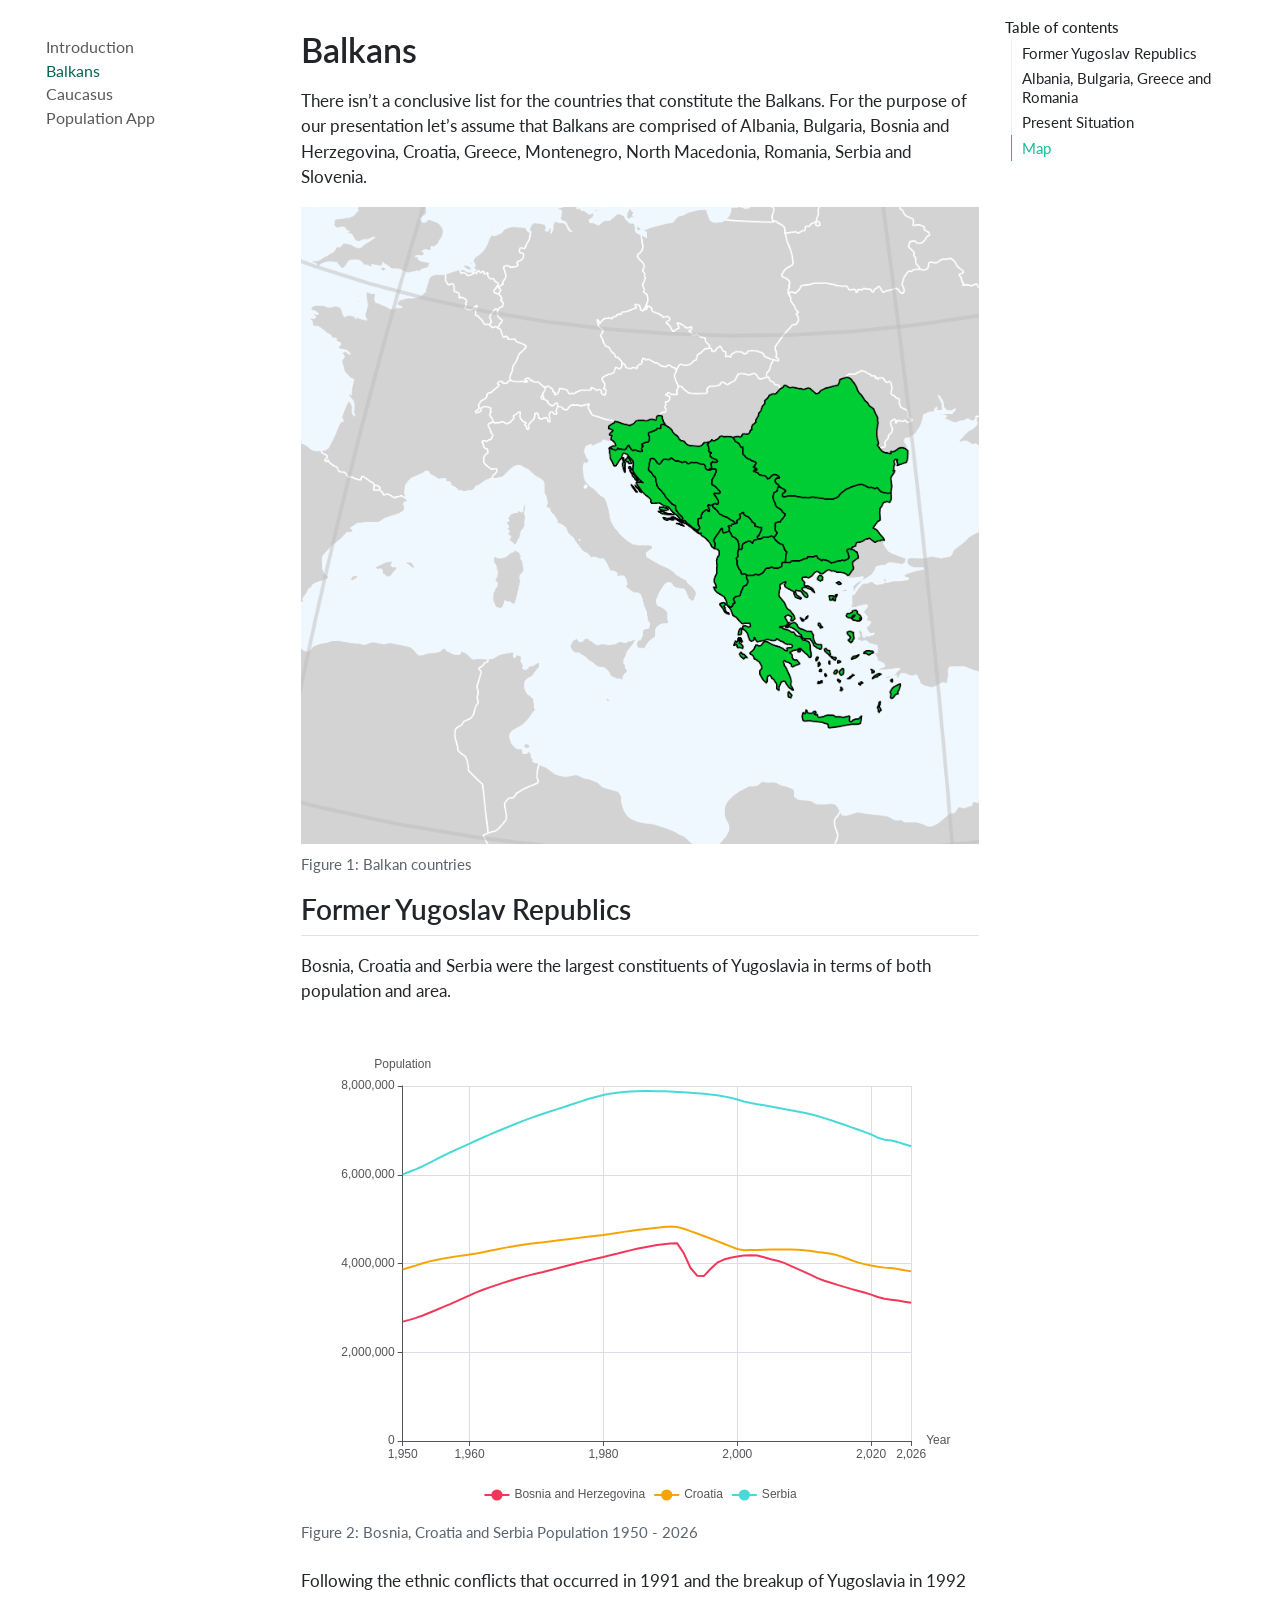
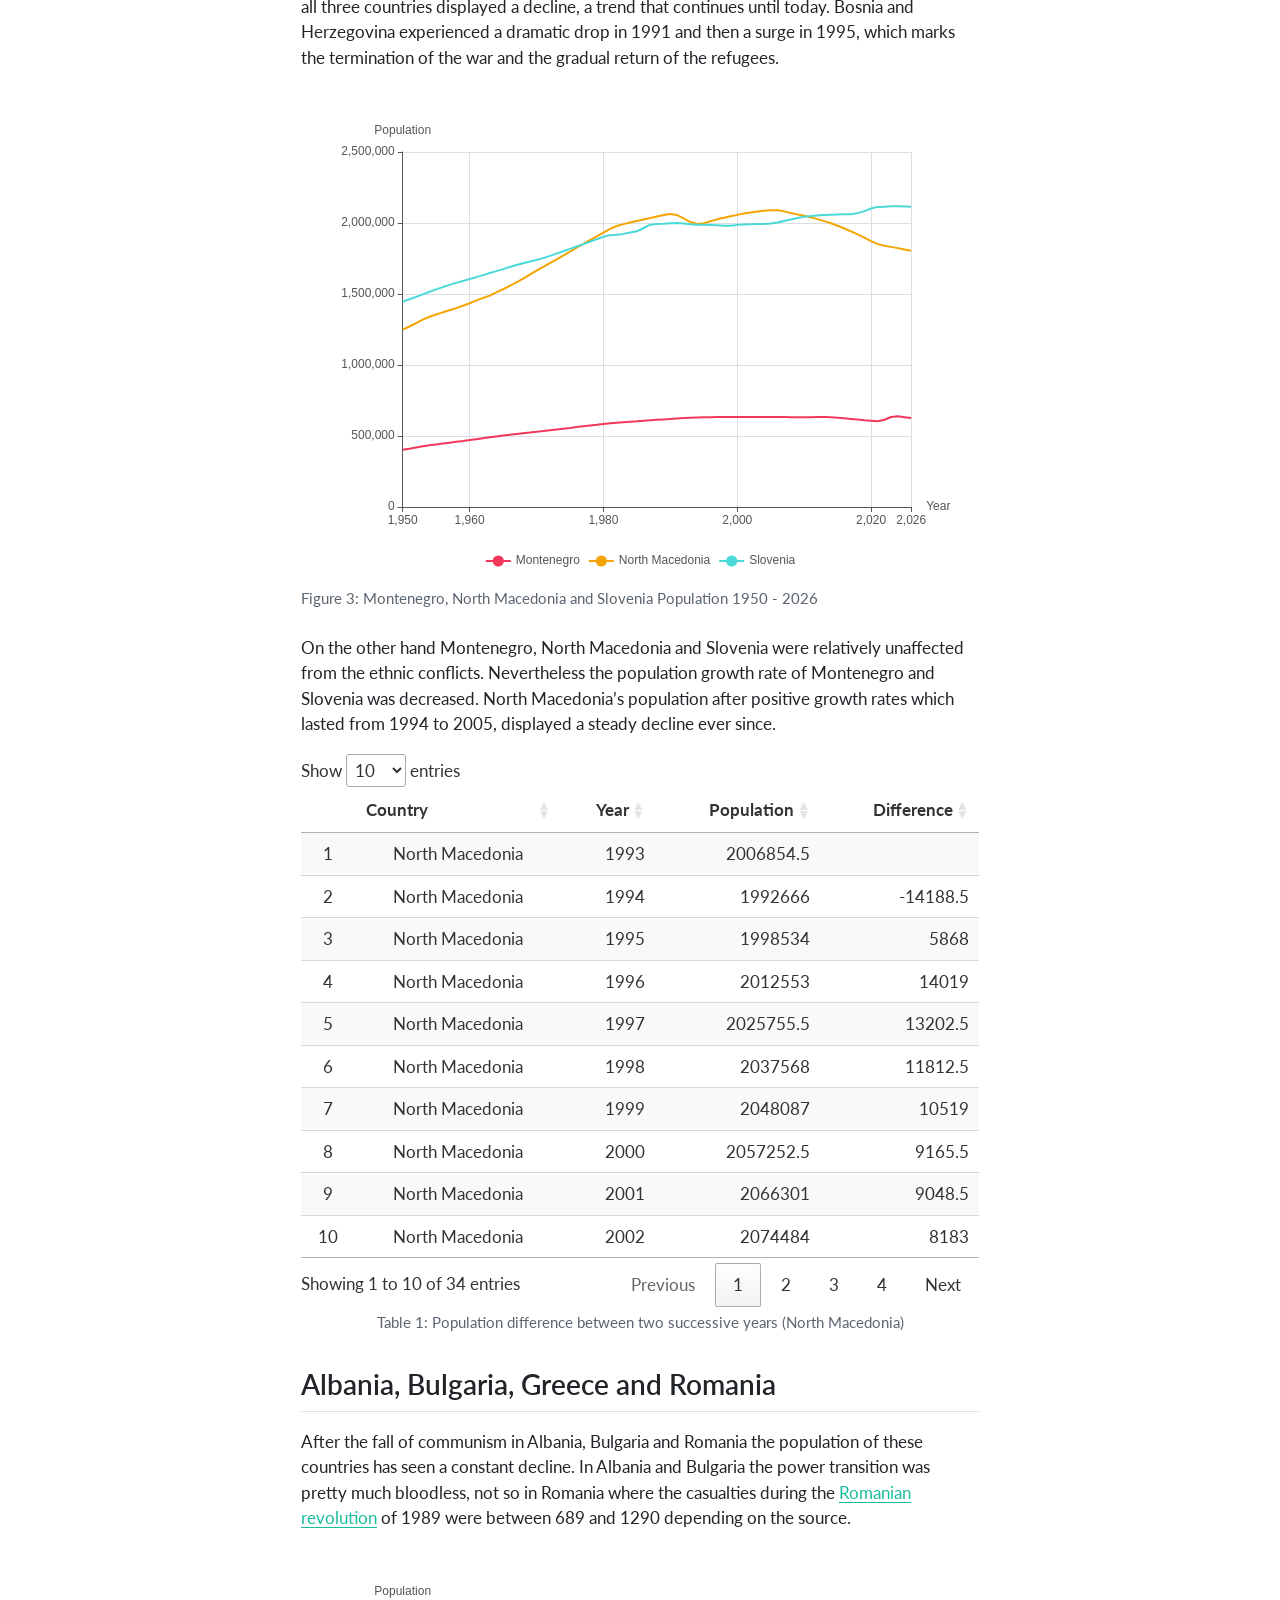
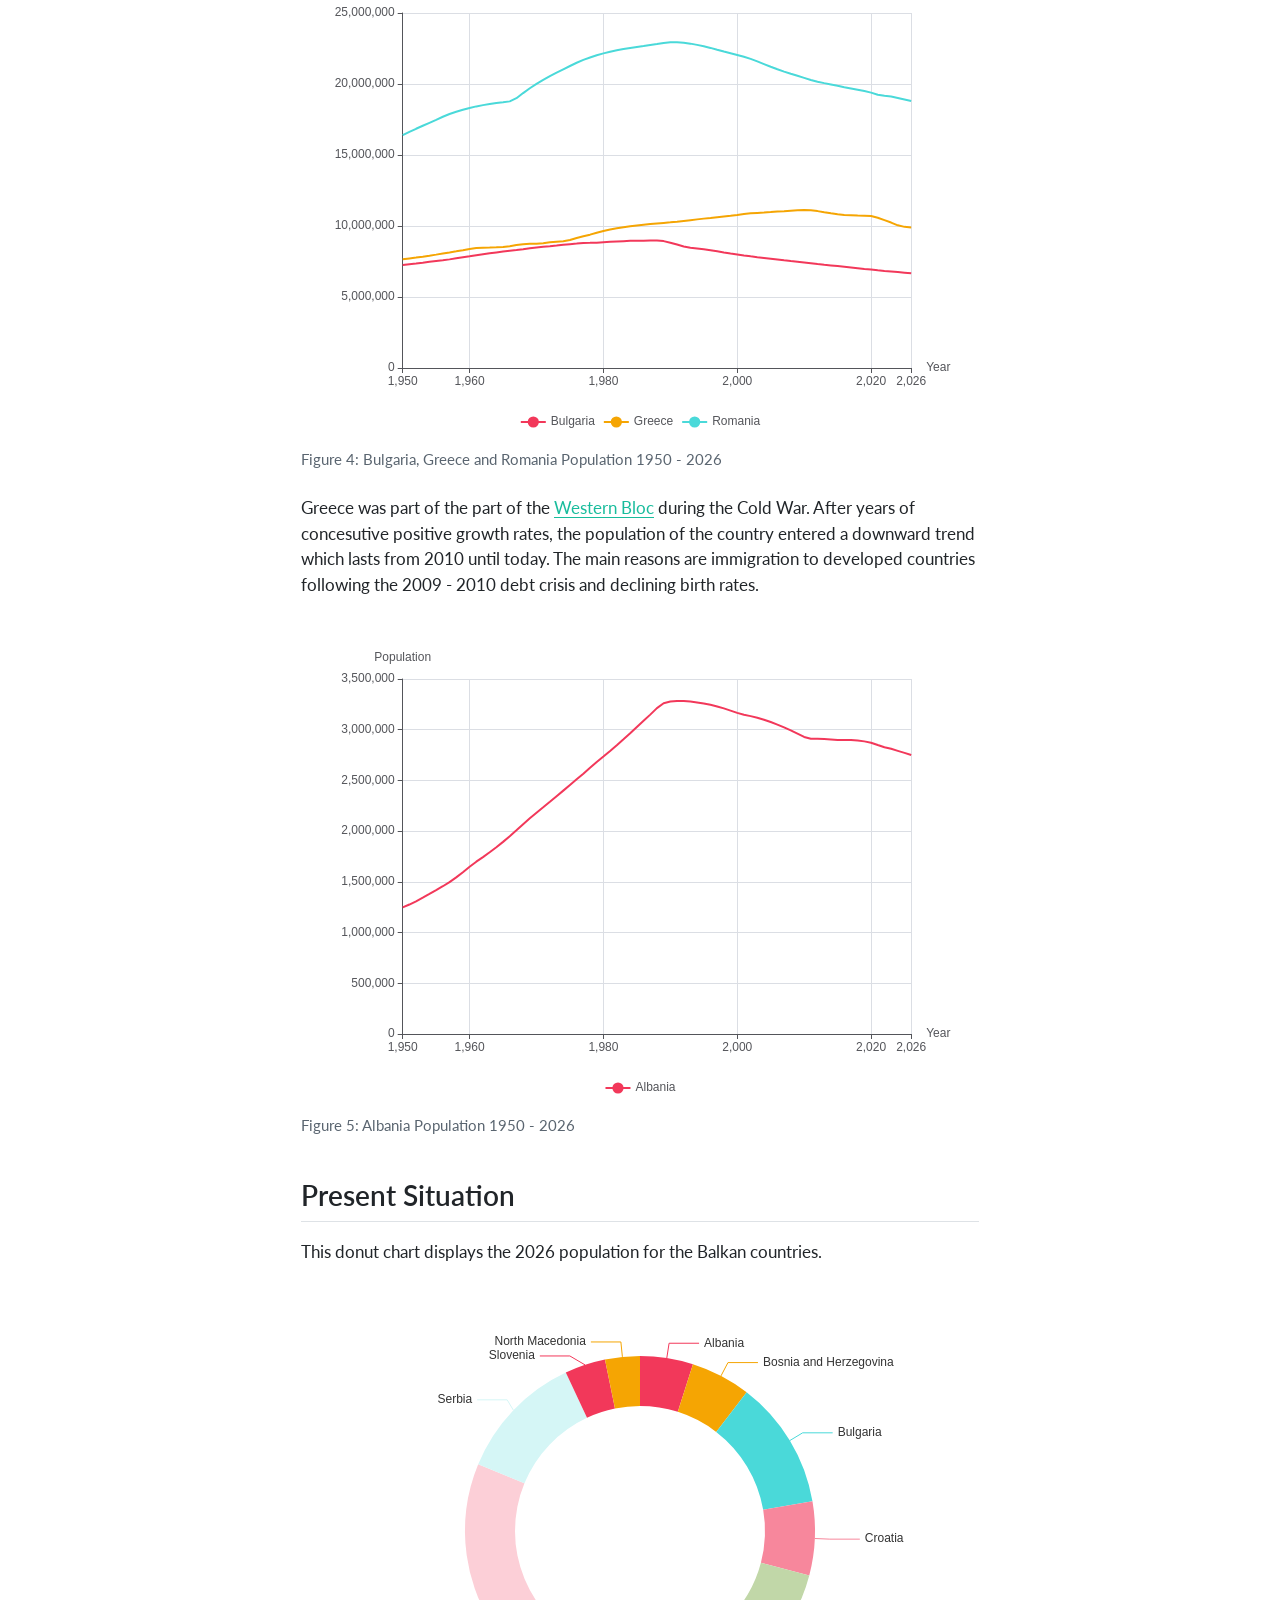
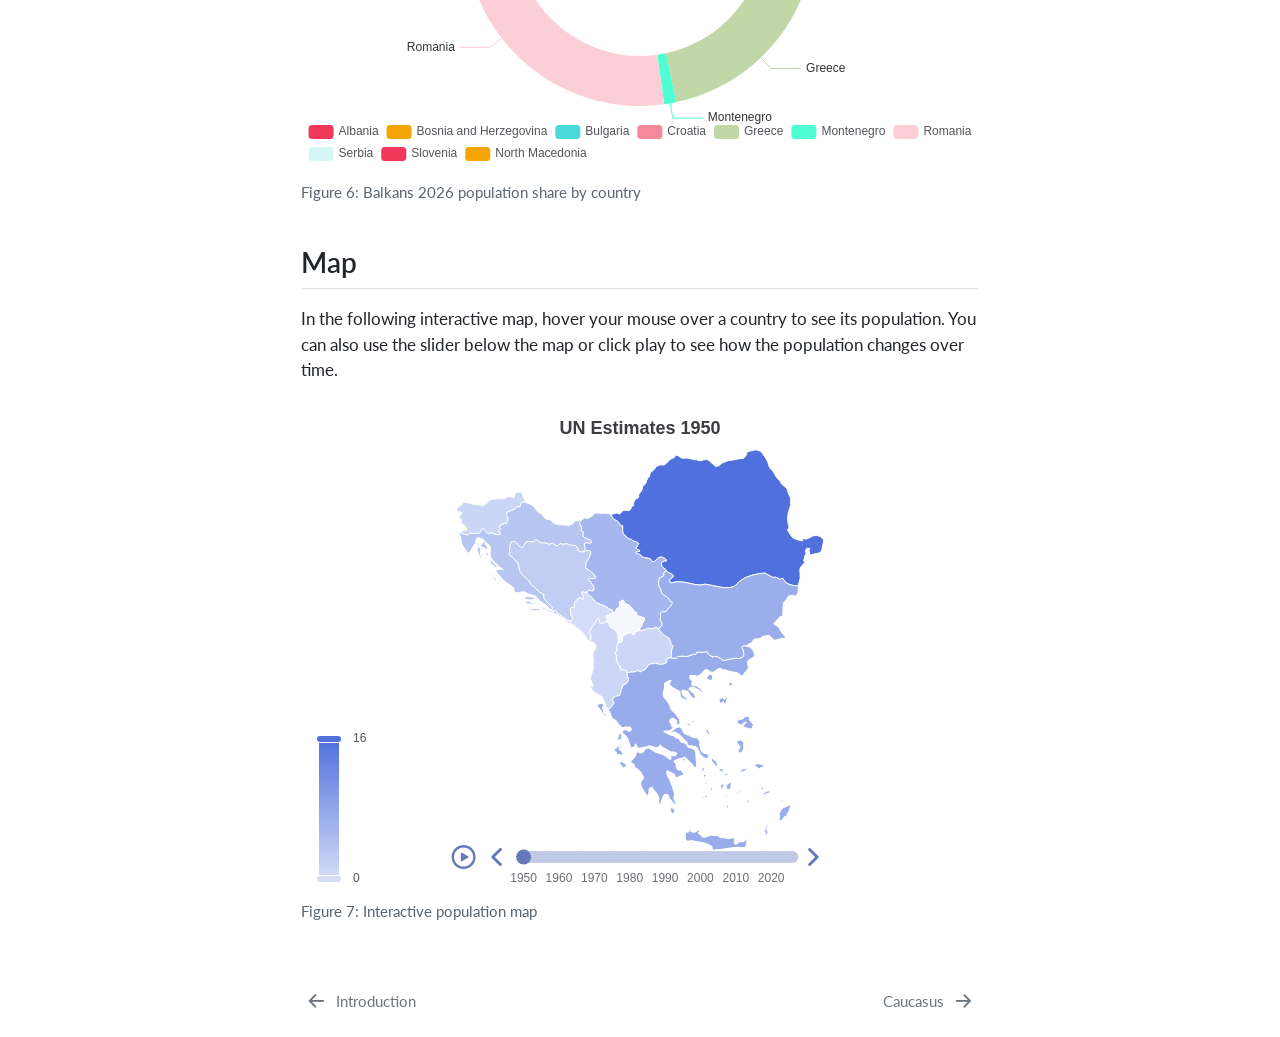
==== commit e2ba600d: "Added image of Balkans" ====
--- a/docs/balkans.html
+++ b/docs/balkans.html
@@ -44,6 +44,9 @@
 <script src="site_libs/bootstrap/bootstrap.min.js"></script>
 <link href="site_libs/bootstrap/bootstrap-icons.css" rel="stylesheet">
 <link href="site_libs/bootstrap/bootstrap-1477ed0ae435fb4e4f3fc75c624b368e.min.css" rel="stylesheet" append-hash="true" id="quarto-bootstrap" data-mode="light">
+<script src="site_libs/quarto-contrib/glightbox/glightbox.min.js"></script>
+<link href="site_libs/quarto-contrib/glightbox/glightbox.min.css" rel="stylesheet">
+<link href="site_libs/quarto-contrib/glightbox/lightbox.css" rel="stylesheet">
 <script id="quarto-search-options" type="application/json">{
   "language": {
     "search-no-results-text": "No results",
@@ -163,6 +166,16 @@
 
 
 <p>There isn’t a conclusive list for the countries that constitute the Balkans. For the purpose of our presentation let’s assume that Balkans are comprised of Albania, Bulgaria, Bosnia and Herzegovina, Croatia, Greece, Montenegro, North Macedonia, Romania, Serbia and Slovenia.</p>
+<div id="fig-balkan_countries" class="quarto-float quarto-figure quarto-figure-center anchored">
+<figure class="quarto-float quarto-float-fig figure">
+<div aria-describedby="fig-balkan_countries-caption-0ceaefa1-69ba-4598-a22c-09a6ac19f8ca">
+<a href="images/balkans.png" class="lightbox" data-gallery="quarto-lightbox-gallery-1" title="Figure&nbsp;1: Balkan countries"><img src="images/balkans.png" class="img-fluid figure-img" style="width:100.0%"></a>
+</div>
+<figcaption class="quarto-float-caption-bottom quarto-float-caption quarto-float-fig" id="fig-balkan_countries-caption-0ceaefa1-69ba-4598-a22c-09a6ac19f8ca">
+Figure&nbsp;1: Balkan countries
+</figcaption>
+</figure>
+</div>
 <section id="sec-former_yug_rep" class="level2 unnumbered">
 <h2 class="unnumbered anchored" data-anchor-id="sec-former_yug_rep">Former Yugoslav Republics</h2>
 <p>Bosnia, Croatia and Serbia were the largest constituents of Yugoslavia in terms of both population and area.</p>
@@ -170,11 +183,11 @@
 <div id="fig-bosnia_croatia_serbia" class="cell-output-display quarto-float quarto-figure quarto-figure-center anchored">
 <figure class="quarto-float quarto-float-fig figure">
 <div aria-describedby="fig-bosnia_croatia_serbia-caption-0ceaefa1-69ba-4598-a22c-09a6ac19f8ca">
-<div class="echarts4r html-widget html-fill-item" id="htmlwidget-06f46ac19c3f86205eb1" style="width:100%;height:500px;"></div>
-<script type="application/json" data-for="htmlwidget-06f46ac19c3f86205eb1">{"x":{"theme":"azul","tl":false,"draw":true,"renderer":"canvas","events":[],"buttons":[],"opts":{"yAxis":[{"show":true,"name":"Population"}],"xAxis":[{"type":"value","name":"Year","min":1950,"max":2026}],"tooltip":{"trigger":"axis","backgroundColor":"#FFFFFF"},"legend":{"data":["Bosnia and Herzegovina","Croatia","Serbia"]},"series":[{"data":[{"value":[1950,2690409.5]},{"value":[1951,2730242.5]},{"value":[1952,2774682]},{"value":[1953,2829227]},{"value":[1954,2890197]},{"value":[1955,2952172.5]},{"value":[1956,3015551]},{"value":[1957,3079937]},{"value":[1958,3145429.5]},{"value":[1959,3212367.5]},{"value":[1960,3281381]},{"value":[1961,3348035.5]},{"value":[1962,3407532.5]},{"value":[1963,3461942]},{"value":[1964,3513440.5]},{"value":[1965,3562834.5]},{"value":[1966,3610562]},{"value":[1967,3656223]},{"value":[1968,3698794]},{"value":[1969,3737764.5]},{"value":[1970,3773247]},{"value":[1971,3809376]},{"value":[1972,3848270.5]},{"value":[1973,3887376]},{"value":[1974,3926472]},{"value":[1975,3965743]},{"value":[1976,4004552]},{"value":[1977,4042124]},{"value":[1978,4078240]},{"value":[1979,4113300]},{"value":[1980,4148426.000000001]},{"value":[1981,4184217.499999999]},{"value":[1982,4221100.5]},{"value":[1983,4258728]},{"value":[1984,4295536]},{"value":[1985,4330363.5]},{"value":[1986,4362115.5]},{"value":[1987,4390246]},{"value":[1988,4414403.5]},{"value":[1989,4433982.5]},{"value":[1990,4448652]},{"value":[1991,4458343.5]},{"value":[1992,4234616]},{"value":[1993,3904482]},{"value":[1994,3725412.5]},{"value":[1995,3715564.5]},{"value":[1996,3875246]},{"value":[1997,4018227]},{"value":[1998,4089356.5]},{"value":[1999,4130304.5]},{"value":[2000,4159771.5]},{"value":[2001,4179438]},{"value":[2002,4188002.499999999]},{"value":[2003,4178523]},{"value":[2004,4140987]},{"value":[2005,4096493.000000001]},{"value":[2006,4063272]},{"value":[2007,4013424]},{"value":[2008,3947544.5]},{"value":[2009,3879794]},{"value":[2010,3811471.5]},{"value":[2011,3741797.5]},{"value":[2012,3670113.5]},{"value":[2013,3610859]},{"value":[2014,3564829]},{"value":[2015,3518540.5]},{"value":[2016,3473003]},{"value":[2017,3428682.5]},{"value":[2018,3387000]},{"value":[2019,3345533]},{"value":[2020,3299349.5]},{"value":[2021,3244907.5]},{"value":[2022,3204802]},{"value":[2023,3185073]},{"value":[2024,3164253]},{"value":[2025,3140095.5]},{"value":[2026,3114241.5]}],"yAxisIndex":0,"xAxisIndex":0,"name":"Bosnia and Herzegovina","type":"line","coordinateSystem":"cartesian2d","symbol":"none"},{"data":[{"value":[1950,3864990]},{"value":[1951,3911671]},{"value":[1952,3957414]},{"value":[1953,4006121.5]},{"value":[1954,4048114]},{"value":[1955,4080735.5]},{"value":[1956,4110124]},{"value":[1957,4136703.999999999]},{"value":[1958,4160692]},{"value":[1959,4182093]},{"value":[1960,4200264]},{"value":[1961,4223427]},{"value":[1962,4255014]},{"value":[1963,4287266.5]},{"value":[1964,4317757.5]},{"value":[1965,4346705.5]},{"value":[1966,4374301.5]},{"value":[1967,4400269]},{"value":[1968,4423827.5]},{"value":[1969,4444446.5]},{"value":[1970,4462673.5]},{"value":[1971,4480162]},{"value":[1972,4497891]},{"value":[1973,4515758]},{"value":[1974,4533953]},{"value":[1975,4552730.5]},{"value":[1976,4571750]},{"value":[1977,4590622.5]},{"value":[1978,4609019.5]},{"value":[1979,4626959]},{"value":[1980,4643896.5]},{"value":[1981,4664258.5]},{"value":[1982,4689156]},{"value":[1983,4712884]},{"value":[1984,4734487.5]},{"value":[1985,4754554.5]},{"value":[1986,4773051.5]},{"value":[1987,4790209]},{"value":[1988,4806032]},{"value":[1989,4820732.5]},{"value":[1990,4835065.5]},{"value":[1991,4825157]},{"value":[1992,4782232.5]},{"value":[1993,4729742.5]},{"value":[1994,4675514]},{"value":[1995,4619360]},{"value":[1996,4562299]},{"value":[1997,4504621]},{"value":[1998,4445667.5]},{"value":[1999,4385822]},{"value":[2000,4326104.5]},{"value":[2001,4301074.5]},{"value":[2002,4305781.5]},{"value":[2003,4306686]},{"value":[2004,4310055.5]},{"value":[2005,4313946]},{"value":[2006,4315800]},{"value":[2007,4315954.5]},{"value":[2008,4314630.5]},{"value":[2009,4310530.5]},{"value":[2010,4301145.5]},{"value":[2011,4280824]},{"value":[2012,4259236.5]},{"value":[2013,4242397.5]},{"value":[2014,4219479]},{"value":[2015,4183728.5]},{"value":[2016,4136443.500000001]},{"value":[2017,4079200]},{"value":[2018,4024868]},{"value":[2019,3986334.5]},{"value":[2020,3953958]},{"value":[2021,3924610]},{"value":[2022,3907027]},{"value":[2023,3896023.5]},{"value":[2024,3875325]},{"value":[2025,3848160]},{"value":[2026,3822345]}],"yAxisIndex":0,"xAxisIndex":0,"name":"Croatia","type":"line","coordinateSystem":"cartesian2d","symbol":"none"},{"data":[{"value":[1950,6009201]},{"value":[1951,6067041.5]},{"value":[1952,6127270]},{"value":[1953,6192410.5]},{"value":[1954,6266886]},{"value":[1955,6346327]},{"value":[1956,6422768]},{"value":[1957,6496450.5]},{"value":[1958,6567232.5]},{"value":[1959,6635217.5]},{"value":[1960,6702962]},{"value":[1961,6771393.5]},{"value":[1962,6838635]},{"value":[1963,6904161.5]},{"value":[1964,6968213]},{"value":[1965,7031133.5]},{"value":[1966,7093227.5]},{"value":[1967,7154389]},{"value":[1968,7214020.5]},{"value":[1969,7271051.5]},{"value":[1970,7324424.5]},{"value":[1971,7375139.5]},{"value":[1972,7424738.5]},{"value":[1973,7473514]},{"value":[1974,7522485.5]},{"value":[1975,7572438]},{"value":[1976,7622703]},{"value":[1977,7671483.5]},{"value":[1978,7716931.5]},{"value":[1979,7758212.5]},{"value":[1980,7796280]},{"value":[1981,7827856.5]},{"value":[1982,7849649]},{"value":[1983,7864593.5]},{"value":[1984,7875051]},{"value":[1985,7881548]},{"value":[1986,7884579]},{"value":[1987,7885358.5]},{"value":[1988,7884455.5]},{"value":[1989,7881274]},{"value":[1990,7874594]},{"value":[1991,7867067]},{"value":[1992,7859808.5]},{"value":[1993,7849725.5]},{"value":[1994,7837158.5]},{"value":[1995,7823284.5]},{"value":[1996,7807721.5]},{"value":[1997,7789182.5]},{"value":[1998,7765922]},{"value":[1999,7734365]},{"value":[2000,7694605.5]},{"value":[2001,7651927]},{"value":[2002,7616743]},{"value":[2003,7590935.5]},{"value":[2004,7565841]},{"value":[2005,7539133]},{"value":[2006,7511393.5]},{"value":[2007,7482989]},{"value":[2008,7454279]},{"value":[2009,7425347.5]},{"value":[2010,7395864.5]},{"value":[2011,7364858.5]},{"value":[2012,7324623]},{"value":[2013,7276179.5]},{"value":[2014,7227202.5]},{"value":[2015,7177253]},{"value":[2016,7126083]},{"value":[2017,7073506.5]},{"value":[2018,7020019]},{"value":[2019,6966152.5]},{"value":[2020,6907812]},{"value":[2021,6835430]},{"value":[2022,6791213.5]},{"value":[2023,6773201]},{"value":[2024,6736216]},{"value":[2025,6689039]},{"value":[2026,6641964]}],"yAxisIndex":0,"xAxisIndex":0,"name":"Serbia","type":"line","coordinateSystem":"cartesian2d","symbol":"none"}]},"dispose":true},"evals":[],"jsHooks":[]}</script>
+<div class="echarts4r html-widget html-fill-item" id="htmlwidget-1542d6c4968bf3060cdd" style="width:100%;height:500px;"></div>
+<script type="application/json" data-for="htmlwidget-1542d6c4968bf3060cdd">{"x":{"theme":"azul","tl":false,"draw":true,"renderer":"canvas","events":[],"buttons":[],"opts":{"yAxis":[{"show":true,"name":"Population"}],"xAxis":[{"type":"value","name":"Year","min":1950,"max":2026}],"tooltip":{"trigger":"axis","backgroundColor":"#FFFFFF"},"legend":{"data":["Bosnia and Herzegovina","Croatia","Serbia"]},"series":[{"data":[{"value":[1950,2690409.5]},{"value":[1951,2730242.5]},{"value":[1952,2774682]},{"value":[1953,2829227]},{"value":[1954,2890197]},{"value":[1955,2952172.5]},{"value":[1956,3015551]},{"value":[1957,3079937]},{"value":[1958,3145429.5]},{"value":[1959,3212367.5]},{"value":[1960,3281381]},{"value":[1961,3348035.5]},{"value":[1962,3407532.5]},{"value":[1963,3461942]},{"value":[1964,3513440.5]},{"value":[1965,3562834.5]},{"value":[1966,3610562]},{"value":[1967,3656223]},{"value":[1968,3698794]},{"value":[1969,3737764.5]},{"value":[1970,3773247]},{"value":[1971,3809376]},{"value":[1972,3848270.5]},{"value":[1973,3887376]},{"value":[1974,3926472]},{"value":[1975,3965743]},{"value":[1976,4004552]},{"value":[1977,4042124]},{"value":[1978,4078240]},{"value":[1979,4113300]},{"value":[1980,4148426.000000001]},{"value":[1981,4184217.499999999]},{"value":[1982,4221100.5]},{"value":[1983,4258728]},{"value":[1984,4295536]},{"value":[1985,4330363.5]},{"value":[1986,4362115.5]},{"value":[1987,4390246]},{"value":[1988,4414403.5]},{"value":[1989,4433982.5]},{"value":[1990,4448652]},{"value":[1991,4458343.5]},{"value":[1992,4234616]},{"value":[1993,3904482]},{"value":[1994,3725412.5]},{"value":[1995,3715564.5]},{"value":[1996,3875246]},{"value":[1997,4018227]},{"value":[1998,4089356.5]},{"value":[1999,4130304.5]},{"value":[2000,4159771.5]},{"value":[2001,4179438]},{"value":[2002,4188002.499999999]},{"value":[2003,4178523]},{"value":[2004,4140987]},{"value":[2005,4096493.000000001]},{"value":[2006,4063272]},{"value":[2007,4013424]},{"value":[2008,3947544.5]},{"value":[2009,3879794]},{"value":[2010,3811471.5]},{"value":[2011,3741797.5]},{"value":[2012,3670113.5]},{"value":[2013,3610859]},{"value":[2014,3564829]},{"value":[2015,3518540.5]},{"value":[2016,3473003]},{"value":[2017,3428682.5]},{"value":[2018,3387000]},{"value":[2019,3345533]},{"value":[2020,3299349.5]},{"value":[2021,3244907.5]},{"value":[2022,3204802]},{"value":[2023,3185073]},{"value":[2024,3164253]},{"value":[2025,3140095.5]},{"value":[2026,3114241.5]}],"yAxisIndex":0,"xAxisIndex":0,"name":"Bosnia and Herzegovina","type":"line","coordinateSystem":"cartesian2d","symbol":"none"},{"data":[{"value":[1950,3864990]},{"value":[1951,3911671]},{"value":[1952,3957414]},{"value":[1953,4006121.5]},{"value":[1954,4048114]},{"value":[1955,4080735.5]},{"value":[1956,4110124]},{"value":[1957,4136703.999999999]},{"value":[1958,4160692]},{"value":[1959,4182093]},{"value":[1960,4200264]},{"value":[1961,4223427]},{"value":[1962,4255014]},{"value":[1963,4287266.5]},{"value":[1964,4317757.5]},{"value":[1965,4346705.5]},{"value":[1966,4374301.5]},{"value":[1967,4400269]},{"value":[1968,4423827.5]},{"value":[1969,4444446.5]},{"value":[1970,4462673.5]},{"value":[1971,4480162]},{"value":[1972,4497891]},{"value":[1973,4515758]},{"value":[1974,4533953]},{"value":[1975,4552730.5]},{"value":[1976,4571750]},{"value":[1977,4590622.5]},{"value":[1978,4609019.5]},{"value":[1979,4626959]},{"value":[1980,4643896.5]},{"value":[1981,4664258.5]},{"value":[1982,4689156]},{"value":[1983,4712884]},{"value":[1984,4734487.5]},{"value":[1985,4754554.5]},{"value":[1986,4773051.5]},{"value":[1987,4790209]},{"value":[1988,4806032]},{"value":[1989,4820732.5]},{"value":[1990,4835065.5]},{"value":[1991,4825157]},{"value":[1992,4782232.5]},{"value":[1993,4729742.5]},{"value":[1994,4675514]},{"value":[1995,4619360]},{"value":[1996,4562299]},{"value":[1997,4504621]},{"value":[1998,4445667.5]},{"value":[1999,4385822]},{"value":[2000,4326104.5]},{"value":[2001,4301074.5]},{"value":[2002,4305781.5]},{"value":[2003,4306686]},{"value":[2004,4310055.5]},{"value":[2005,4313946]},{"value":[2006,4315800]},{"value":[2007,4315954.5]},{"value":[2008,4314630.5]},{"value":[2009,4310530.5]},{"value":[2010,4301145.5]},{"value":[2011,4280824]},{"value":[2012,4259236.5]},{"value":[2013,4242397.5]},{"value":[2014,4219479]},{"value":[2015,4183728.5]},{"value":[2016,4136443.500000001]},{"value":[2017,4079200]},{"value":[2018,4024868]},{"value":[2019,3986334.5]},{"value":[2020,3953958]},{"value":[2021,3924610]},{"value":[2022,3907027]},{"value":[2023,3896023.5]},{"value":[2024,3875325]},{"value":[2025,3848160]},{"value":[2026,3822345]}],"yAxisIndex":0,"xAxisIndex":0,"name":"Croatia","type":"line","coordinateSystem":"cartesian2d","symbol":"none"},{"data":[{"value":[1950,6009201]},{"value":[1951,6067041.5]},{"value":[1952,6127270]},{"value":[1953,6192410.5]},{"value":[1954,6266886]},{"value":[1955,6346327]},{"value":[1956,6422768]},{"value":[1957,6496450.5]},{"value":[1958,6567232.5]},{"value":[1959,6635217.5]},{"value":[1960,6702962]},{"value":[1961,6771393.5]},{"value":[1962,6838635]},{"value":[1963,6904161.5]},{"value":[1964,6968213]},{"value":[1965,7031133.5]},{"value":[1966,7093227.5]},{"value":[1967,7154389]},{"value":[1968,7214020.5]},{"value":[1969,7271051.5]},{"value":[1970,7324424.5]},{"value":[1971,7375139.5]},{"value":[1972,7424738.5]},{"value":[1973,7473514]},{"value":[1974,7522485.5]},{"value":[1975,7572438]},{"value":[1976,7622703]},{"value":[1977,7671483.5]},{"value":[1978,7716931.5]},{"value":[1979,7758212.5]},{"value":[1980,7796280]},{"value":[1981,7827856.5]},{"value":[1982,7849649]},{"value":[1983,7864593.5]},{"value":[1984,7875051]},{"value":[1985,7881548]},{"value":[1986,7884579]},{"value":[1987,7885358.5]},{"value":[1988,7884455.5]},{"value":[1989,7881274]},{"value":[1990,7874594]},{"value":[1991,7867067]},{"value":[1992,7859808.5]},{"value":[1993,7849725.5]},{"value":[1994,7837158.5]},{"value":[1995,7823284.5]},{"value":[1996,7807721.5]},{"value":[1997,7789182.5]},{"value":[1998,7765922]},{"value":[1999,7734365]},{"value":[2000,7694605.5]},{"value":[2001,7651927]},{"value":[2002,7616743]},{"value":[2003,7590935.5]},{"value":[2004,7565841]},{"value":[2005,7539133]},{"value":[2006,7511393.5]},{"value":[2007,7482989]},{"value":[2008,7454279]},{"value":[2009,7425347.5]},{"value":[2010,7395864.5]},{"value":[2011,7364858.5]},{"value":[2012,7324623]},{"value":[2013,7276179.5]},{"value":[2014,7227202.5]},{"value":[2015,7177253]},{"value":[2016,7126083]},{"value":[2017,7073506.5]},{"value":[2018,7020019]},{"value":[2019,6966152.5]},{"value":[2020,6907812]},{"value":[2021,6835430]},{"value":[2022,6791213.5]},{"value":[2023,6773201]},{"value":[2024,6736216]},{"value":[2025,6689039]},{"value":[2026,6641964]}],"yAxisIndex":0,"xAxisIndex":0,"name":"Serbia","type":"line","coordinateSystem":"cartesian2d","symbol":"none"}]},"dispose":true},"evals":[],"jsHooks":[]}</script>
 </div>
 <figcaption class="quarto-float-caption-bottom quarto-float-caption quarto-float-fig" id="fig-bosnia_croatia_serbia-caption-0ceaefa1-69ba-4598-a22c-09a6ac19f8ca">
-Figure&nbsp;1: Bosnia, Croatia and Serbia Population 1950 - 2026
+Figure&nbsp;2: Bosnia, Croatia and Serbia Population 1950 - 2026
 </figcaption>
 </figure>
 </div>
@@ -184,11 +197,11 @@
 <div id="fig-montenegro_north_macedonia_slovenia" class="cell-output-display quarto-float quarto-figure quarto-figure-center anchored">
 <figure class="quarto-float quarto-float-fig figure">
 <div aria-describedby="fig-montenegro_north_macedonia_slovenia-caption-0ceaefa1-69ba-4598-a22c-09a6ac19f8ca">
-<div class="echarts4r html-widget html-fill-item" id="htmlwidget-5c7a2a1f5d457f52465b" style="width:100%;height:500px;"></div>
-<script type="application/json" data-for="htmlwidget-5c7a2a1f5d457f52465b">{"x":{"theme":"azul","tl":false,"draw":true,"renderer":"canvas","events":[],"buttons":[],"opts":{"yAxis":[{"show":true,"name":"Population"}],"xAxis":[{"type":"value","name":"Year","min":1950,"max":2026}],"tooltip":{"trigger":"axis","backgroundColor":"#FFFFFF"},"legend":{"data":["Montenegro","North Macedonia","Slovenia"]},"series":[{"data":[{"value":[1950,402512.5]},{"value":[1951,410073]},{"value":[1952,418900]},{"value":[1953,427479]},{"value":[1954,434371]},{"value":[1955,440583.5]},{"value":[1956,446689.5]},{"value":[1957,452741]},{"value":[1958,458805.5]},{"value":[1959,464898.5]},{"value":[1960,471197]},{"value":[1961,477827]},{"value":[1962,484441.5]},{"value":[1963,490788.5]},{"value":[1964,496930.5]},{"value":[1965,502892]},{"value":[1966,508633.5]},{"value":[1967,514096]},{"value":[1968,519308]},{"value":[1969,524445.5]},{"value":[1970,529671]},{"value":[1971,535108.5]},{"value":[1972,540698]},{"value":[1973,546262]},{"value":[1974,551732]},{"value":[1975,557151]},{"value":[1976,562629.5]},{"value":[1977,568093]},{"value":[1978,573516]},{"value":[1979,579011.5]},{"value":[1980,584820]},{"value":[1981,589908.5]},{"value":[1982,593628.5]},{"value":[1983,596956]},{"value":[1984,600247]},{"value":[1985,603499.5]},{"value":[1986,606795.5]},{"value":[1987,610170]},{"value":[1988,613584.5]},{"value":[1989,617042]},{"value":[1990,620497]},{"value":[1991,623559]},{"value":[1992,626019.5]},{"value":[1993,628099]},{"value":[1994,629878]},{"value":[1995,631381]},{"value":[1996,632619.5]},{"value":[1997,633532.5]},{"value":[1998,634090.5]},{"value":[1999,634282.5]},{"value":[2000,634193.5]},{"value":[2001,633991]},{"value":[2002,633766.5]},{"value":[2003,633559.5]},{"value":[2004,633753.5]},{"value":[2005,634050]},{"value":[2006,633871]},{"value":[2007,633378.5]},{"value":[2008,632844.5]},{"value":[2009,632437.5]},{"value":[2010,632088.5]},{"value":[2011,632687.5]},{"value":[2012,633540]},{"value":[2013,633202.5]},{"value":[2014,631375.5]},{"value":[2015,628145]},{"value":[2016,624248.5]},{"value":[2017,620113.5]},{"value":[2018,615795]},{"value":[2019,611666.5]},{"value":[2020,607935]},{"value":[2021,603850.5]},{"value":[2022,614647.5]},{"value":[2023,633552]},{"value":[2024,638478.5]},{"value":[2025,632729]},{"value":[2026,626233]}],"yAxisIndex":0,"xAxisIndex":0,"name":"Montenegro","type":"line","coordinateSystem":"cartesian2d","symbol":"none"},{"data":[{"value":[1950,1248683]},{"value":[1951,1271035]},{"value":[1952,1294530]},{"value":[1953,1319471]},{"value":[1954,1340006.5]},{"value":[1955,1355675.5]},{"value":[1956,1370917.5]},{"value":[1957,1385255]},{"value":[1958,1400115.5]},{"value":[1959,1417075]},{"value":[1960,1435059]},{"value":[1961,1455171.5]},{"value":[1962,1471744.5]},{"value":[1963,1488737.5]},{"value":[1964,1510900]},{"value":[1965,1533465.5]},{"value":[1966,1557349]},{"value":[1967,1582492]},{"value":[1968,1608930]},{"value":[1969,1636345.5]},{"value":[1970,1664208]},{"value":[1971,1691216.5]},{"value":[1972,1717395]},{"value":[1973,1743816.5]},{"value":[1974,1770545]},{"value":[1975,1797972]},{"value":[1976,1825830]},{"value":[1977,1853138]},{"value":[1978,1879847]},{"value":[1979,1906523]},{"value":[1980,1933038]},{"value":[1981,1959065.5]},{"value":[1982,1978955.5]},{"value":[1983,1991901]},{"value":[1984,2003399]},{"value":[1985,2014330.5]},{"value":[1986,2024732]},{"value":[1987,2035157]},{"value":[1988,2045737.5]},{"value":[1989,2055649]},{"value":[1990,2063689.5]},{"value":[1991,2055994]},{"value":[1992,2032523]},{"value":[1993,2006854.5]},{"value":[1994,1992666]},{"value":[1995,1998534]},{"value":[1996,2012553]},{"value":[1997,2025755.5]},{"value":[1998,2037568]},{"value":[1999,2048087]},{"value":[2000,2057252.5]},{"value":[2001,2066301]},{"value":[2002,2074484]},{"value":[2003,2081411]},{"value":[2004,2086580.5]},{"value":[2005,2089806.5]},{"value":[2006,2089233]},{"value":[2007,2081972]},{"value":[2008,2070834]},{"value":[2009,2060598.5]},{"value":[2010,2051505]},{"value":[2011,2040445.5]},{"value":[2012,2027288.5]},{"value":[2013,2013280]},{"value":[2014,1997833.5]},{"value":[2015,1980366]},{"value":[2016,1961259.5]},{"value":[2017,1940878.5]},{"value":[2018,1919728.5]},{"value":[2019,1897641]},{"value":[2020,1872015.5]},{"value":[2021,1851107.5]},{"value":[2022,1840233]},{"value":[2023,1831801.5]},{"value":[2024,1823009]},{"value":[2025,1813791]},{"value":[2026,1804062.5]}],"yAxisIndex":0,"xAxisIndex":0,"name":"North Macedonia","type":"line","coordinateSystem":"cartesian2d","symbol":"none"},{"data":[{"value":[1950,1446357.5]},{"value":[1951,1462727]},{"value":[1952,1479662]},{"value":[1953,1497553]},{"value":[1954,1515598]},{"value":[1955,1532629.5]},{"value":[1956,1548764.5]},{"value":[1957,1564148.5]},{"value":[1958,1578541]},{"value":[1959,1592111]},{"value":[1960,1605074]},{"value":[1961,1618559.5]},{"value":[1962,1633081]},{"value":[1963,1647436.5]},{"value":[1964,1661346]},{"value":[1965,1675317.5]},{"value":[1966,1689635.5]},{"value":[1967,1703869.5]},{"value":[1968,1716925.5]},{"value":[1969,1728683]},{"value":[1970,1739861]},{"value":[1971,1752711]},{"value":[1972,1768217]},{"value":[1973,1784571.5]},{"value":[1974,1801036.5]},{"value":[1975,1817598]},{"value":[1976,1834357]},{"value":[1977,1851321]},{"value":[1978,1868518]},{"value":[1979,1885906]},{"value":[1980,1903069]},{"value":[1981,1914592.5]},{"value":[1982,1917975]},{"value":[1983,1923354.5]},{"value":[1984,1932706]},{"value":[1985,1941471.5]},{"value":[1986,1964835.5]},{"value":[1987,1988020.5]},{"value":[1988,1993516.5]},{"value":[1989,1995458.5]},{"value":[1990,1998007]},{"value":[1991,1999193]},{"value":[1992,1995858.5]},{"value":[1993,1990810.5]},{"value":[1994,1988262]},{"value":[1995,1988095]},{"value":[1996,1986793]},{"value":[1997,1984397.5]},{"value":[1998,1980064.5]},{"value":[1999,1981194]},{"value":[2000,1986816]},{"value":[2001,1989679]},{"value":[2002,1991571.5]},{"value":[2003,1992490]},{"value":[2004,1993545]},{"value":[2005,1996913.5]},{"value":[2006,2003114]},{"value":[2007,2014157.5]},{"value":[2008,2025085.5]},{"value":[2009,2035608]},{"value":[2010,2044612]},{"value":[2011,2048804]},{"value":[2012,2053321]},{"value":[2013,2056441.5]},{"value":[2014,2058400.5]},{"value":[2015,2059947]},{"value":[2016,2061373]},{"value":[2017,2062410]},{"value":[2018,2069480.5]},{"value":[2019,2083439.5]},{"value":[2020,2102419.5]},{"value":[2021,2113494]},{"value":[2022,2115228]},{"value":[2023,2118396]},{"value":[2024,2118696.5]},{"value":[2025,2117072]},{"value":[2026,2114573.5]}],"yAxisIndex":0,"xAxisIndex":0,"name":"Slovenia","type":"line","coordinateSystem":"cartesian2d","symbol":"none"}]},"dispose":true},"evals":[],"jsHooks":[]}</script>
+<div class="echarts4r html-widget html-fill-item" id="htmlwidget-67abd2d2e4f37b43040c" style="width:100%;height:500px;"></div>
+<script type="application/json" data-for="htmlwidget-67abd2d2e4f37b43040c">{"x":{"theme":"azul","tl":false,"draw":true,"renderer":"canvas","events":[],"buttons":[],"opts":{"yAxis":[{"show":true,"name":"Population"}],"xAxis":[{"type":"value","name":"Year","min":1950,"max":2026}],"tooltip":{"trigger":"axis","backgroundColor":"#FFFFFF"},"legend":{"data":["Montenegro","North Macedonia","Slovenia"]},"series":[{"data":[{"value":[1950,402512.5]},{"value":[1951,410073]},{"value":[1952,418900]},{"value":[1953,427479]},{"value":[1954,434371]},{"value":[1955,440583.5]},{"value":[1956,446689.5]},{"value":[1957,452741]},{"value":[1958,458805.5]},{"value":[1959,464898.5]},{"value":[1960,471197]},{"value":[1961,477827]},{"value":[1962,484441.5]},{"value":[1963,490788.5]},{"value":[1964,496930.5]},{"value":[1965,502892]},{"value":[1966,508633.5]},{"value":[1967,514096]},{"value":[1968,519308]},{"value":[1969,524445.5]},{"value":[1970,529671]},{"value":[1971,535108.5]},{"value":[1972,540698]},{"value":[1973,546262]},{"value":[1974,551732]},{"value":[1975,557151]},{"value":[1976,562629.5]},{"value":[1977,568093]},{"value":[1978,573516]},{"value":[1979,579011.5]},{"value":[1980,584820]},{"value":[1981,589908.5]},{"value":[1982,593628.5]},{"value":[1983,596956]},{"value":[1984,600247]},{"value":[1985,603499.5]},{"value":[1986,606795.5]},{"value":[1987,610170]},{"value":[1988,613584.5]},{"value":[1989,617042]},{"value":[1990,620497]},{"value":[1991,623559]},{"value":[1992,626019.5]},{"value":[1993,628099]},{"value":[1994,629878]},{"value":[1995,631381]},{"value":[1996,632619.5]},{"value":[1997,633532.5]},{"value":[1998,634090.5]},{"value":[1999,634282.5]},{"value":[2000,634193.5]},{"value":[2001,633991]},{"value":[2002,633766.5]},{"value":[2003,633559.5]},{"value":[2004,633753.5]},{"value":[2005,634050]},{"value":[2006,633871]},{"value":[2007,633378.5]},{"value":[2008,632844.5]},{"value":[2009,632437.5]},{"value":[2010,632088.5]},{"value":[2011,632687.5]},{"value":[2012,633540]},{"value":[2013,633202.5]},{"value":[2014,631375.5]},{"value":[2015,628145]},{"value":[2016,624248.5]},{"value":[2017,620113.5]},{"value":[2018,615795]},{"value":[2019,611666.5]},{"value":[2020,607935]},{"value":[2021,603850.5]},{"value":[2022,614647.5]},{"value":[2023,633552]},{"value":[2024,638478.5]},{"value":[2025,632729]},{"value":[2026,626233]}],"yAxisIndex":0,"xAxisIndex":0,"name":"Montenegro","type":"line","coordinateSystem":"cartesian2d","symbol":"none"},{"data":[{"value":[1950,1248683]},{"value":[1951,1271035]},{"value":[1952,1294530]},{"value":[1953,1319471]},{"value":[1954,1340006.5]},{"value":[1955,1355675.5]},{"value":[1956,1370917.5]},{"value":[1957,1385255]},{"value":[1958,1400115.5]},{"value":[1959,1417075]},{"value":[1960,1435059]},{"value":[1961,1455171.5]},{"value":[1962,1471744.5]},{"value":[1963,1488737.5]},{"value":[1964,1510900]},{"value":[1965,1533465.5]},{"value":[1966,1557349]},{"value":[1967,1582492]},{"value":[1968,1608930]},{"value":[1969,1636345.5]},{"value":[1970,1664208]},{"value":[1971,1691216.5]},{"value":[1972,1717395]},{"value":[1973,1743816.5]},{"value":[1974,1770545]},{"value":[1975,1797972]},{"value":[1976,1825830]},{"value":[1977,1853138]},{"value":[1978,1879847]},{"value":[1979,1906523]},{"value":[1980,1933038]},{"value":[1981,1959065.5]},{"value":[1982,1978955.5]},{"value":[1983,1991901]},{"value":[1984,2003399]},{"value":[1985,2014330.5]},{"value":[1986,2024732]},{"value":[1987,2035157]},{"value":[1988,2045737.5]},{"value":[1989,2055649]},{"value":[1990,2063689.5]},{"value":[1991,2055994]},{"value":[1992,2032523]},{"value":[1993,2006854.5]},{"value":[1994,1992666]},{"value":[1995,1998534]},{"value":[1996,2012553]},{"value":[1997,2025755.5]},{"value":[1998,2037568]},{"value":[1999,2048087]},{"value":[2000,2057252.5]},{"value":[2001,2066301]},{"value":[2002,2074484]},{"value":[2003,2081411]},{"value":[2004,2086580.5]},{"value":[2005,2089806.5]},{"value":[2006,2089233]},{"value":[2007,2081972]},{"value":[2008,2070834]},{"value":[2009,2060598.5]},{"value":[2010,2051505]},{"value":[2011,2040445.5]},{"value":[2012,2027288.5]},{"value":[2013,2013280]},{"value":[2014,1997833.5]},{"value":[2015,1980366]},{"value":[2016,1961259.5]},{"value":[2017,1940878.5]},{"value":[2018,1919728.5]},{"value":[2019,1897641]},{"value":[2020,1872015.5]},{"value":[2021,1851107.5]},{"value":[2022,1840233]},{"value":[2023,1831801.5]},{"value":[2024,1823009]},{"value":[2025,1813791]},{"value":[2026,1804062.5]}],"yAxisIndex":0,"xAxisIndex":0,"name":"North Macedonia","type":"line","coordinateSystem":"cartesian2d","symbol":"none"},{"data":[{"value":[1950,1446357.5]},{"value":[1951,1462727]},{"value":[1952,1479662]},{"value":[1953,1497553]},{"value":[1954,1515598]},{"value":[1955,1532629.5]},{"value":[1956,1548764.5]},{"value":[1957,1564148.5]},{"value":[1958,1578541]},{"value":[1959,1592111]},{"value":[1960,1605074]},{"value":[1961,1618559.5]},{"value":[1962,1633081]},{"value":[1963,1647436.5]},{"value":[1964,1661346]},{"value":[1965,1675317.5]},{"value":[1966,1689635.5]},{"value":[1967,1703869.5]},{"value":[1968,1716925.5]},{"value":[1969,1728683]},{"value":[1970,1739861]},{"value":[1971,1752711]},{"value":[1972,1768217]},{"value":[1973,1784571.5]},{"value":[1974,1801036.5]},{"value":[1975,1817598]},{"value":[1976,1834357]},{"value":[1977,1851321]},{"value":[1978,1868518]},{"value":[1979,1885906]},{"value":[1980,1903069]},{"value":[1981,1914592.5]},{"value":[1982,1917975]},{"value":[1983,1923354.5]},{"value":[1984,1932706]},{"value":[1985,1941471.5]},{"value":[1986,1964835.5]},{"value":[1987,1988020.5]},{"value":[1988,1993516.5]},{"value":[1989,1995458.5]},{"value":[1990,1998007]},{"value":[1991,1999193]},{"value":[1992,1995858.5]},{"value":[1993,1990810.5]},{"value":[1994,1988262]},{"value":[1995,1988095]},{"value":[1996,1986793]},{"value":[1997,1984397.5]},{"value":[1998,1980064.5]},{"value":[1999,1981194]},{"value":[2000,1986816]},{"value":[2001,1989679]},{"value":[2002,1991571.5]},{"value":[2003,1992490]},{"value":[2004,1993545]},{"value":[2005,1996913.5]},{"value":[2006,2003114]},{"value":[2007,2014157.5]},{"value":[2008,2025085.5]},{"value":[2009,2035608]},{"value":[2010,2044612]},{"value":[2011,2048804]},{"value":[2012,2053321]},{"value":[2013,2056441.5]},{"value":[2014,2058400.5]},{"value":[2015,2059947]},{"value":[2016,2061373]},{"value":[2017,2062410]},{"value":[2018,2069480.5]},{"value":[2019,2083439.5]},{"value":[2020,2102419.5]},{"value":[2021,2113494]},{"value":[2022,2115228]},{"value":[2023,2118396]},{"value":[2024,2118696.5]},{"value":[2025,2117072]},{"value":[2026,2114573.5]}],"yAxisIndex":0,"xAxisIndex":0,"name":"Slovenia","type":"line","coordinateSystem":"cartesian2d","symbol":"none"}]},"dispose":true},"evals":[],"jsHooks":[]}</script>
 </div>
 <figcaption class="quarto-float-caption-bottom quarto-float-caption quarto-float-fig" id="fig-montenegro_north_macedonia_slovenia-caption-0ceaefa1-69ba-4598-a22c-09a6ac19f8ca">
-Figure&nbsp;2: Montenegro, North Macedonia and Slovenia Population 1950 - 2026
+Figure&nbsp;3: Montenegro, North Macedonia and Slovenia Population 1950 - 2026
 </figcaption>
 </figure>
 </div>
@@ -199,8 +212,8 @@
 <figure class="quarto-float quarto-float-tbl figure">
 <div aria-describedby="tbl-north_macedonia_diff_table-caption-0ceaefa1-69ba-4598-a22c-09a6ac19f8ca">
 <div class="cell-output-display">
-<div class="datatables html-widget html-fill-item" id="htmlwidget-5a1bd0364f479c9569fe" style="width:100%;height:auto;"></div>
-<script type="application/json" data-for="htmlwidget-5a1bd0364f479c9569fe">{"x":{"filter":"none","vertical":false,"data":[["1","2","3","4","5","6","7","8","9","10","11","12","13","14","15","16","17","18","19","20","21","22","23","24","25","26","27","28","29","30","31","32","33","34"],["North Macedonia","North Macedonia","North Macedonia","North Macedonia","North Macedonia","North Macedonia","North Macedonia","North Macedonia","North Macedonia","North Macedonia","North Macedonia","North Macedonia","North Macedonia","North Macedonia","North Macedonia","North Macedonia","North Macedonia","North Macedonia","North Macedonia","North Macedonia","North Macedonia","North Macedonia","North Macedonia","North Macedonia","North Macedonia","North Macedonia","North Macedonia","North Macedonia","North Macedonia","North Macedonia","North Macedonia","North Macedonia","North Macedonia","North Macedonia"],[1993,1994,1995,1996,1997,1998,1999,2000,2001,2002,2003,2004,2005,2006,2007,2008,2009,2010,2011,2012,2013,2014,2015,2016,2017,2018,2019,2020,2021,2022,2023,2024,2025,2026],[2006854.5,1992666,1998534,2012553,2025755.5,2037568,2048087,2057252.5,2066301,2074484,2081411,2086580.5,2089806.5,2089233,2081972,2070834,2060598.5,2051505,2040445.5,2027288.5,2013280,1997833.5,1980366,1961259.5,1940878.5,1919728.5,1897641,1872015.5,1851107.5,1840233,1831801.5,1823009,1813791,1804062.5],[null,-14188.5,5868,14019,13202.5,11812.5,10519,9165.5,9048.5,8183,6927,5169.5,3226,-573.5,-7261,-11138,-10235.5,-9093.5,-11059.5,-13157,-14008.5,-15446.5,-17467.5,-19106.5,-20381,-21150,-22087.5,-25625.5,-20908,-10874.5,-8431.5,-8792.5,-9218,-9728.5]],"container":"<table class=\"display\">\n  <thead>\n    <tr>\n      <th> <\/th>\n      <th>Country<\/th>\n      <th>Year<\/th>\n      <th>Population<\/th>\n      <th>Difference<\/th>\n    <\/tr>\n  <\/thead>\n<\/table>","options":{"searching":false,"columnDefs":[{"className":"dt-right","targets":[2,3,4]},{"orderable":false,"targets":0},{"name":" ","targets":0},{"name":"Country","targets":1},{"name":"Year","targets":2},{"name":"Population","targets":3},{"name":"Difference","targets":4}],"order":[],"autoWidth":false,"orderClasses":false},"selection":{"mode":"multiple","selected":null,"target":"row","selectable":null}},"evals":[],"jsHooks":[]}</script>
+<div class="datatables html-widget html-fill-item" id="htmlwidget-532a4bcceb16643410d1" style="width:100%;height:auto;"></div>
+<script type="application/json" data-for="htmlwidget-532a4bcceb16643410d1">{"x":{"filter":"none","vertical":false,"data":[["1","2","3","4","5","6","7","8","9","10","11","12","13","14","15","16","17","18","19","20","21","22","23","24","25","26","27","28","29","30","31","32","33","34"],["North Macedonia","North Macedonia","North Macedonia","North Macedonia","North Macedonia","North Macedonia","North Macedonia","North Macedonia","North Macedonia","North Macedonia","North Macedonia","North Macedonia","North Macedonia","North Macedonia","North Macedonia","North Macedonia","North Macedonia","North Macedonia","North Macedonia","North Macedonia","North Macedonia","North Macedonia","North Macedonia","North Macedonia","North Macedonia","North Macedonia","North Macedonia","North Macedonia","North Macedonia","North Macedonia","North Macedonia","North Macedonia","North Macedonia","North Macedonia"],[1993,1994,1995,1996,1997,1998,1999,2000,2001,2002,2003,2004,2005,2006,2007,2008,2009,2010,2011,2012,2013,2014,2015,2016,2017,2018,2019,2020,2021,2022,2023,2024,2025,2026],[2006854.5,1992666,1998534,2012553,2025755.5,2037568,2048087,2057252.5,2066301,2074484,2081411,2086580.5,2089806.5,2089233,2081972,2070834,2060598.5,2051505,2040445.5,2027288.5,2013280,1997833.5,1980366,1961259.5,1940878.5,1919728.5,1897641,1872015.5,1851107.5,1840233,1831801.5,1823009,1813791,1804062.5],[null,-14188.5,5868,14019,13202.5,11812.5,10519,9165.5,9048.5,8183,6927,5169.5,3226,-573.5,-7261,-11138,-10235.5,-9093.5,-11059.5,-13157,-14008.5,-15446.5,-17467.5,-19106.5,-20381,-21150,-22087.5,-25625.5,-20908,-10874.5,-8431.5,-8792.5,-9218,-9728.5]],"container":"<table class=\"display\">\n  <thead>\n    <tr>\n      <th> <\/th>\n      <th>Country<\/th>\n      <th>Year<\/th>\n      <th>Population<\/th>\n      <th>Difference<\/th>\n    <\/tr>\n  <\/thead>\n<\/table>","options":{"searching":false,"columnDefs":[{"className":"dt-right","targets":[2,3,4]},{"orderable":false,"targets":0},{"name":" ","targets":0},{"name":"Country","targets":1},{"name":"Year","targets":2},{"name":"Population","targets":3},{"name":"Difference","targets":4}],"order":[],"autoWidth":false,"orderClasses":false},"selection":{"mode":"multiple","selected":null,"target":"row","selectable":null}},"evals":[],"jsHooks":[]}</script>
 </div>
 </div>
 <figcaption class="quarto-float-caption-bottom quarto-float-caption quarto-float-tbl" id="tbl-north_macedonia_diff_table-caption-0ceaefa1-69ba-4598-a22c-09a6ac19f8ca">
@@ -217,11 +230,11 @@
 <div id="fig-bulgaria_greece_romania" class="cell-output-display quarto-float quarto-figure quarto-figure-center anchored">
 <figure class="quarto-float quarto-float-fig figure">
 <div aria-describedby="fig-bulgaria_greece_romania-caption-0ceaefa1-69ba-4598-a22c-09a6ac19f8ca">
-<div class="echarts4r html-widget html-fill-item" id="htmlwidget-42e8d84d8a6265f52532" style="width:100%;height:500px;"></div>
-<script type="application/json" data-for="htmlwidget-42e8d84d8a6265f52532">{"x":{"theme":"azul","tl":false,"draw":true,"renderer":"canvas","events":[],"buttons":[],"opts":{"yAxis":[{"show":true,"name":"Population"}],"xAxis":[{"type":"value","name":"Year","min":1950,"max":2026}],"tooltip":{"trigger":"axis","backgroundColor":"#FFFFFF"},"legend":{"data":["Bulgaria","Greece","Romania"]},"series":[{"data":[{"value":[1950,7248510.5]},{"value":[1951,7314434.5]},{"value":[1952,7361952]},{"value":[1953,7415922.5]},{"value":[1954,7476268.5]},{"value":[1955,7533654]},{"value":[1956,7587165.5]},{"value":[1957,7649539.5]},{"value":[1958,7724891.5]},{"value":[1959,7794173.5]},{"value":[1960,7862926.5]},{"value":[1961,7938300]},{"value":[1962,8008325]},{"value":[1963,8073731]},{"value":[1964,8140084.5]},{"value":[1965,8202416.499999999]},{"value":[1966,8258785.5]},{"value":[1967,8311124]},{"value":[1968,8370638.000000001]},{"value":[1969,8435276.5]},{"value":[1970,8490824.5]},{"value":[1971,8538898]},{"value":[1972,8579912.5]},{"value":[1973,8624800.5]},{"value":[1974,8682755]},{"value":[1975,8723148.5]},{"value":[1976,8759437.5]},{"value":[1977,8804686]},{"value":[1978,8813746.5]},{"value":[1979,8824992]},{"value":[1980,8859536.5]},{"value":[1981,8887801]},{"value":[1982,8912732]},{"value":[1983,8933325.5]},{"value":[1984,8952604]},{"value":[1985,8958854]},{"value":[1986,8963469]},{"value":[1987,8976204.5]},{"value":[1988,8985715]},{"value":[1989,8936380.5]},{"value":[1990,8822365]},{"value":[1991,8695797]},{"value":[1992,8559100.5]},{"value":[1993,8466533]},{"value":[1994,8416917.5]},{"value":[1995,8357574.000000001]},{"value":[1996,8291397.999999999]},{"value":[1997,8217102.000000001]},{"value":[1998,8138194.5]},{"value":[1999,8067462.5]},{"value":[2000,8000519.5]},{"value":[2001,7928452]},{"value":[2002,7861942.5]},{"value":[2003,7804409.5]},{"value":[2004,7749430]},{"value":[2005,7695049.5]},{"value":[2006,7640294]},{"value":[2007,7586888]},{"value":[2008,7535591.5]},{"value":[2009,7488011.5]},{"value":[2010,7437598.5]},{"value":[2011,7380025]},{"value":[2012,7317013.5]},{"value":[2013,7264599.5]},{"value":[2014,7223449.5]},{"value":[2015,7177517]},{"value":[2016,7127434]},{"value":[2017,7075635.5]},{"value":[2018,7024745.5]},{"value":[2019,6975469]},{"value":[2020,6933652]},{"value":[2021,6877225.5]},{"value":[2022,6825864]},{"value":[2023,6795803]},{"value":[2024,6757688.5]},{"value":[2025,6714559.5]},{"value":[2026,6667659.5]}],"yAxisIndex":0,"xAxisIndex":0,"name":"Bulgaria","type":"line","coordinateSystem":"cartesian2d","symbol":"none"},{"data":[{"value":[1950,7651079]},{"value":[1951,7712870.5]},{"value":[1952,7775542]},{"value":[1953,7841270]},{"value":[1954,7910867]},{"value":[1955,7984710.5]},{"value":[1956,8060988]},{"value":[1957,8136974]},{"value":[1958,8214995.500000001]},{"value":[1959,8297710.499999999]},{"value":[1960,8384491.5]},{"value":[1961,8447002]},{"value":[1962,8473376]},{"value":[1963,8488375]},{"value":[1964,8504002]},{"value":[1965,8521363]},{"value":[1966,8579991.5]},{"value":[1967,8655156.5]},{"value":[1968,8717917]},{"value":[1969,8747072.5]},{"value":[1970,8747776]},{"value":[1971,8787037.5]},{"value":[1972,8849378]},{"value":[1973,8893400]},{"value":[1974,8929114]},{"value":[1975,9016966.5]},{"value":[1976,9160209]},{"value":[1977,9282021]},{"value":[1978,9389966.5]},{"value":[1979,9526003.5]},{"value":[1980,9653414]},{"value":[1981,9754402]},{"value":[1982,9837470]},{"value":[1983,9911493]},{"value":[1984,9978782]},{"value":[1985,10037037]},{"value":[1986,10088762.5]},{"value":[1987,10134534.5]},{"value":[1988,10177006.5]},{"value":[1989,10218039]},{"value":[1990,10258487]},{"value":[1991,10306644]},{"value":[1992,10359894.5]},{"value":[1993,10412750.5]},{"value":[1994,10466259.5]},{"value":[1995,10519234.5]},{"value":[1996,10570080]},{"value":[1997,10622325]},{"value":[1998,10675409]},{"value":[1999,10727950.5]},{"value":[2000,10782635]},{"value":[2001,10843163.5]},{"value":[2002,10890285.5]},{"value":[2003,10918471]},{"value":[2004,10947365.5]},{"value":[2005,10981333.5]},{"value":[2006,11016103.5]},{"value":[2007,11045736.5]},{"value":[2008,11076872]},{"value":[2009,11108069]},{"value":[2010,11124670]},{"value":[2011,11108843.5]},{"value":[2012,11048297.5]},{"value":[2013,10967540.5]},{"value":[2014,10893166.5]},{"value":[2015,10820902.5]},{"value":[2016,10775504]},{"value":[2017,10753533.5]},{"value":[2018,10730843.5]},{"value":[2019,10718575.5]},{"value":[2020,10699369]},{"value":[2021,10579561]},{"value":[2022,10412480]},{"value":[2023,10242908.5]},{"value":[2024,10047816.5]},{"value":[2025,9938844.5]},{"value":[2026,9897115.5]}],"yAxisIndex":0,"xAxisIndex":0,"name":"Greece","type":"line","coordinateSystem":"cartesian2d","symbol":"none"},{"data":[{"value":[1950,16397279]},{"value":[1951,16625600]},{"value":[1952,16846047]},{"value":[1953,17057698]},{"value":[1954,17266663.5]},{"value":[1955,17475268.5]},{"value":[1956,17691495.5]},{"value":[1957,17887289]},{"value":[1958,18046129]},{"value":[1959,18187698.5]},{"value":[1960,18313495]},{"value":[1961,18422514]},{"value":[1962,18511669.5]},{"value":[1963,18587430]},{"value":[1964,18655401.5]},{"value":[1965,18713054]},{"value":[1966,18776259]},{"value":[1967,18998555]},{"value":[1968,19361055]},{"value":[1969,19701808]},{"value":[1970,20011624.5]},{"value":[1971,20293482.5]},{"value":[1972,20555576]},{"value":[1973,20798323.5]},{"value":[1974,21033552]},{"value":[1975,21268070]},{"value":[1976,21497683.5]},{"value":[1977,21700177.5]},{"value":[1978,21868066.5]},{"value":[1979,22019623.5]},{"value":[1980,22154771]},{"value":[1981,22272789.5]},{"value":[1982,22374442.5]},{"value":[1983,22459207]},{"value":[1984,22533998.5]},{"value":[1985,22605820]},{"value":[1986,22674742.5]},{"value":[1987,22745591.5]},{"value":[1988,22815429.5]},{"value":[1989,22887640.5]},{"value":[1990,22939530]},{"value":[1991,22947413.5]},{"value":[1992,22912392.5]},{"value":[1993,22842250.5]},{"value":[1994,22756242.5]},{"value":[1995,22657723]},{"value":[1996,22541910]},{"value":[1997,22411512.5]},{"value":[1998,22284900.5]},{"value":[1999,22166159]},{"value":[2000,22046261.5]},{"value":[2001,21919917.5]},{"value":[2002,21770016.5]},{"value":[2003,21593450.5]},{"value":[2004,21403217.5]},{"value":[2005,21213387.5]},{"value":[2006,21035732.5]},{"value":[2007,20870716]},{"value":[2008,20718742]},{"value":[2009,20576926.5]},{"value":[2010,20432574]},{"value":[2011,20282011]},{"value":[2012,20158452.5]},{"value":[2013,20062921]},{"value":[2014,19968174]},{"value":[2015,19871019.5]},{"value":[2016,19777050.5]},{"value":[2017,19689401.5]},{"value":[2018,19597872]},{"value":[2019,19501542]},{"value":[2020,19392469]},{"value":[2021,19248161]},{"value":[2022,19166772.5]},{"value":[2023,19118478.5]},{"value":[2024,19015088]},{"value":[2025,18908650.5]},{"value":[2026,18800604.5]}],"yAxisIndex":0,"xAxisIndex":0,"name":"Romania","type":"line","coordinateSystem":"cartesian2d","symbol":"none"}]},"dispose":true},"evals":[],"jsHooks":[]}</script>
+<div class="echarts4r html-widget html-fill-item" id="htmlwidget-80b5b11aa4b32b198491" style="width:100%;height:500px;"></div>
+<script type="application/json" data-for="htmlwidget-80b5b11aa4b32b198491">{"x":{"theme":"azul","tl":false,"draw":true,"renderer":"canvas","events":[],"buttons":[],"opts":{"yAxis":[{"show":true,"name":"Population"}],"xAxis":[{"type":"value","name":"Year","min":1950,"max":2026}],"tooltip":{"trigger":"axis","backgroundColor":"#FFFFFF"},"legend":{"data":["Bulgaria","Greece","Romania"]},"series":[{"data":[{"value":[1950,7248510.5]},{"value":[1951,7314434.5]},{"value":[1952,7361952]},{"value":[1953,7415922.5]},{"value":[1954,7476268.5]},{"value":[1955,7533654]},{"value":[1956,7587165.5]},{"value":[1957,7649539.5]},{"value":[1958,7724891.5]},{"value":[1959,7794173.5]},{"value":[1960,7862926.5]},{"value":[1961,7938300]},{"value":[1962,8008325]},{"value":[1963,8073731]},{"value":[1964,8140084.5]},{"value":[1965,8202416.499999999]},{"value":[1966,8258785.5]},{"value":[1967,8311124]},{"value":[1968,8370638.000000001]},{"value":[1969,8435276.5]},{"value":[1970,8490824.5]},{"value":[1971,8538898]},{"value":[1972,8579912.5]},{"value":[1973,8624800.5]},{"value":[1974,8682755]},{"value":[1975,8723148.5]},{"value":[1976,8759437.5]},{"value":[1977,8804686]},{"value":[1978,8813746.5]},{"value":[1979,8824992]},{"value":[1980,8859536.5]},{"value":[1981,8887801]},{"value":[1982,8912732]},{"value":[1983,8933325.5]},{"value":[1984,8952604]},{"value":[1985,8958854]},{"value":[1986,8963469]},{"value":[1987,8976204.5]},{"value":[1988,8985715]},{"value":[1989,8936380.5]},{"value":[1990,8822365]},{"value":[1991,8695797]},{"value":[1992,8559100.5]},{"value":[1993,8466533]},{"value":[1994,8416917.5]},{"value":[1995,8357574.000000001]},{"value":[1996,8291397.999999999]},{"value":[1997,8217102.000000001]},{"value":[1998,8138194.5]},{"value":[1999,8067462.5]},{"value":[2000,8000519.5]},{"value":[2001,7928452]},{"value":[2002,7861942.5]},{"value":[2003,7804409.5]},{"value":[2004,7749430]},{"value":[2005,7695049.5]},{"value":[2006,7640294]},{"value":[2007,7586888]},{"value":[2008,7535591.5]},{"value":[2009,7488011.5]},{"value":[2010,7437598.5]},{"value":[2011,7380025]},{"value":[2012,7317013.5]},{"value":[2013,7264599.5]},{"value":[2014,7223449.5]},{"value":[2015,7177517]},{"value":[2016,7127434]},{"value":[2017,7075635.5]},{"value":[2018,7024745.5]},{"value":[2019,6975469]},{"value":[2020,6933652]},{"value":[2021,6877225.5]},{"value":[2022,6825864]},{"value":[2023,6795803]},{"value":[2024,6757688.5]},{"value":[2025,6714559.5]},{"value":[2026,6667659.5]}],"yAxisIndex":0,"xAxisIndex":0,"name":"Bulgaria","type":"line","coordinateSystem":"cartesian2d","symbol":"none"},{"data":[{"value":[1950,7651079]},{"value":[1951,7712870.5]},{"value":[1952,7775542]},{"value":[1953,7841270]},{"value":[1954,7910867]},{"value":[1955,7984710.5]},{"value":[1956,8060988]},{"value":[1957,8136974]},{"value":[1958,8214995.500000001]},{"value":[1959,8297710.499999999]},{"value":[1960,8384491.5]},{"value":[1961,8447002]},{"value":[1962,8473376]},{"value":[1963,8488375]},{"value":[1964,8504002]},{"value":[1965,8521363]},{"value":[1966,8579991.5]},{"value":[1967,8655156.5]},{"value":[1968,8717917]},{"value":[1969,8747072.5]},{"value":[1970,8747776]},{"value":[1971,8787037.5]},{"value":[1972,8849378]},{"value":[1973,8893400]},{"value":[1974,8929114]},{"value":[1975,9016966.5]},{"value":[1976,9160209]},{"value":[1977,9282021]},{"value":[1978,9389966.5]},{"value":[1979,9526003.5]},{"value":[1980,9653414]},{"value":[1981,9754402]},{"value":[1982,9837470]},{"value":[1983,9911493]},{"value":[1984,9978782]},{"value":[1985,10037037]},{"value":[1986,10088762.5]},{"value":[1987,10134534.5]},{"value":[1988,10177006.5]},{"value":[1989,10218039]},{"value":[1990,10258487]},{"value":[1991,10306644]},{"value":[1992,10359894.5]},{"value":[1993,10412750.5]},{"value":[1994,10466259.5]},{"value":[1995,10519234.5]},{"value":[1996,10570080]},{"value":[1997,10622325]},{"value":[1998,10675409]},{"value":[1999,10727950.5]},{"value":[2000,10782635]},{"value":[2001,10843163.5]},{"value":[2002,10890285.5]},{"value":[2003,10918471]},{"value":[2004,10947365.5]},{"value":[2005,10981333.5]},{"value":[2006,11016103.5]},{"value":[2007,11045736.5]},{"value":[2008,11076872]},{"value":[2009,11108069]},{"value":[2010,11124670]},{"value":[2011,11108843.5]},{"value":[2012,11048297.5]},{"value":[2013,10967540.5]},{"value":[2014,10893166.5]},{"value":[2015,10820902.5]},{"value":[2016,10775504]},{"value":[2017,10753533.5]},{"value":[2018,10730843.5]},{"value":[2019,10718575.5]},{"value":[2020,10699369]},{"value":[2021,10579561]},{"value":[2022,10412480]},{"value":[2023,10242908.5]},{"value":[2024,10047816.5]},{"value":[2025,9938844.5]},{"value":[2026,9897115.5]}],"yAxisIndex":0,"xAxisIndex":0,"name":"Greece","type":"line","coordinateSystem":"cartesian2d","symbol":"none"},{"data":[{"value":[1950,16397279]},{"value":[1951,16625600]},{"value":[1952,16846047]},{"value":[1953,17057698]},{"value":[1954,17266663.5]},{"value":[1955,17475268.5]},{"value":[1956,17691495.5]},{"value":[1957,17887289]},{"value":[1958,18046129]},{"value":[1959,18187698.5]},{"value":[1960,18313495]},{"value":[1961,18422514]},{"value":[1962,18511669.5]},{"value":[1963,18587430]},{"value":[1964,18655401.5]},{"value":[1965,18713054]},{"value":[1966,18776259]},{"value":[1967,18998555]},{"value":[1968,19361055]},{"value":[1969,19701808]},{"value":[1970,20011624.5]},{"value":[1971,20293482.5]},{"value":[1972,20555576]},{"value":[1973,20798323.5]},{"value":[1974,21033552]},{"value":[1975,21268070]},{"value":[1976,21497683.5]},{"value":[1977,21700177.5]},{"value":[1978,21868066.5]},{"value":[1979,22019623.5]},{"value":[1980,22154771]},{"value":[1981,22272789.5]},{"value":[1982,22374442.5]},{"value":[1983,22459207]},{"value":[1984,22533998.5]},{"value":[1985,22605820]},{"value":[1986,22674742.5]},{"value":[1987,22745591.5]},{"value":[1988,22815429.5]},{"value":[1989,22887640.5]},{"value":[1990,22939530]},{"value":[1991,22947413.5]},{"value":[1992,22912392.5]},{"value":[1993,22842250.5]},{"value":[1994,22756242.5]},{"value":[1995,22657723]},{"value":[1996,22541910]},{"value":[1997,22411512.5]},{"value":[1998,22284900.5]},{"value":[1999,22166159]},{"value":[2000,22046261.5]},{"value":[2001,21919917.5]},{"value":[2002,21770016.5]},{"value":[2003,21593450.5]},{"value":[2004,21403217.5]},{"value":[2005,21213387.5]},{"value":[2006,21035732.5]},{"value":[2007,20870716]},{"value":[2008,20718742]},{"value":[2009,20576926.5]},{"value":[2010,20432574]},{"value":[2011,20282011]},{"value":[2012,20158452.5]},{"value":[2013,20062921]},{"value":[2014,19968174]},{"value":[2015,19871019.5]},{"value":[2016,19777050.5]},{"value":[2017,19689401.5]},{"value":[2018,19597872]},{"value":[2019,19501542]},{"value":[2020,19392469]},{"value":[2021,19248161]},{"value":[2022,19166772.5]},{"value":[2023,19118478.5]},{"value":[2024,19015088]},{"value":[2025,18908650.5]},{"value":[2026,18800604.5]}],"yAxisIndex":0,"xAxisIndex":0,"name":"Romania","type":"line","coordinateSystem":"cartesian2d","symbol":"none"}]},"dispose":true},"evals":[],"jsHooks":[]}</script>
 </div>
 <figcaption class="quarto-float-caption-bottom quarto-float-caption quarto-float-fig" id="fig-bulgaria_greece_romania-caption-0ceaefa1-69ba-4598-a22c-09a6ac19f8ca">
-Figure&nbsp;3: Bulgaria, Greece and Romania Population 1950 - 2026
+Figure&nbsp;4: Bulgaria, Greece and Romania Population 1950 - 2026
 </figcaption>
 </figure>
 </div>
@@ -231,11 +244,11 @@
 <div id="fig-albania" class="cell-output-display quarto-float quarto-figure quarto-figure-center anchored">
 <figure class="quarto-float quarto-float-fig figure">
 <div aria-describedby="fig-albania-caption-0ceaefa1-69ba-4598-a22c-09a6ac19f8ca">
-<div class="echarts4r html-widget html-fill-item" id="htmlwidget-66be335afa4c69a6318c" style="width:100%;height:500px;"></div>
-<script type="application/json" data-for="htmlwidget-66be335afa4c69a6318c">{"x":{"theme":"azul","tl":false,"draw":true,"renderer":"canvas","events":[],"buttons":[],"opts":{"yAxis":[{"show":true,"name":"Population"}],"xAxis":[{"type":"value","name":"Year","min":1950,"max":2026}],"tooltip":{"trigger":"axis","backgroundColor":"#FFFFFF"},"legend":{"data":["Albania"]},"series":[{"data":[{"value":[1950,1247851]},{"value":[1951,1276365.5]},{"value":[1952,1308360]},{"value":[1953,1343575.5]},{"value":[1954,1381087]},{"value":[1955,1418849.5]},{"value":[1956,1456820]},{"value":[1957,1497956]},{"value":[1958,1543978.5]},{"value":[1959,1595011]},{"value":[1960,1649387]},{"value":[1961,1698790.5]},{"value":[1962,1743733]},{"value":[1963,1791285]},{"value":[1964,1841441.5]},{"value":[1965,1894312]},{"value":[1966,1950044.5]},{"value":[1967,2008520.5]},{"value":[1968,2068841]},{"value":[1969,2126875]},{"value":[1970,2181219.5]},{"value":[1971,2234992]},{"value":[1972,2289265.5]},{"value":[1973,2344105]},{"value":[1974,2399401]},{"value":[1975,2454859]},{"value":[1976,2510580]},{"value":[1977,2566599.5]},{"value":[1978,2624621]},{"value":[1979,2681384.5]},{"value":[1980,2735416]},{"value":[1981,2790413]},{"value":[1982,2846907.5]},{"value":[1983,2905130]},{"value":[1984,2964958]},{"value":[1985,3026241.5]},{"value":[1986,3087652]},{"value":[1987,3148838.5]},{"value":[1988,3212919]},{"value":[1989,3260373.5]},{"value":[1990,3277966]},{"value":[1991,3282602.5]},{"value":[1992,3282501]},{"value":[1993,3277824.5]},{"value":[1994,3269409.5]},{"value":[1995,3258567]},{"value":[1996,3245678]},{"value":[1997,3229659.5]},{"value":[1998,3210132.5]},{"value":[1999,3188595.5]},{"value":[2000,3166147.5]},{"value":[2001,3147943.5]},{"value":[2002,3134092]},{"value":[2003,3118087.5]},{"value":[2004,3098657.5]},{"value":[2005,3076159]},{"value":[2006,3050808.5]},{"value":[2007,3022887]},{"value":[2008,2992930.5]},{"value":[2009,2961479.5]},{"value":[2010,2928721.5]},{"value":[2011,2911504]},{"value":[2012,2910004]},{"value":[2013,2907572.5]},{"value":[2014,2903749.5]},{"value":[2015,2898632]},{"value":[2016,2897866.5]},{"value":[2017,2898242.5]},{"value":[2018,2894231]},{"value":[2019,2885009.5]},{"value":[2020,2871953.5]},{"value":[2021,2849635.5]},{"value":[2022,2827608]},{"value":[2023,2811655]},{"value":[2024,2791764.5]},{"value":[2025,2771507.5]},{"value":[2026,2751025]}],"yAxisIndex":0,"xAxisIndex":0,"name":"Albania","type":"line","coordinateSystem":"cartesian2d","symbol":"none"}]},"dispose":true},"evals":[],"jsHooks":[]}</script>
+<div class="echarts4r html-widget html-fill-item" id="htmlwidget-ef9580ae9b9a0c1a7718" style="width:100%;height:500px;"></div>
+<script type="application/json" data-for="htmlwidget-ef9580ae9b9a0c1a7718">{"x":{"theme":"azul","tl":false,"draw":true,"renderer":"canvas","events":[],"buttons":[],"opts":{"yAxis":[{"show":true,"name":"Population"}],"xAxis":[{"type":"value","name":"Year","min":1950,"max":2026}],"tooltip":{"trigger":"axis","backgroundColor":"#FFFFFF"},"legend":{"data":["Albania"]},"series":[{"data":[{"value":[1950,1247851]},{"value":[1951,1276365.5]},{"value":[1952,1308360]},{"value":[1953,1343575.5]},{"value":[1954,1381087]},{"value":[1955,1418849.5]},{"value":[1956,1456820]},{"value":[1957,1497956]},{"value":[1958,1543978.5]},{"value":[1959,1595011]},{"value":[1960,1649387]},{"value":[1961,1698790.5]},{"value":[1962,1743733]},{"value":[1963,1791285]},{"value":[1964,1841441.5]},{"value":[1965,1894312]},{"value":[1966,1950044.5]},{"value":[1967,2008520.5]},{"value":[1968,2068841]},{"value":[1969,2126875]},{"value":[1970,2181219.5]},{"value":[1971,2234992]},{"value":[1972,2289265.5]},{"value":[1973,2344105]},{"value":[1974,2399401]},{"value":[1975,2454859]},{"value":[1976,2510580]},{"value":[1977,2566599.5]},{"value":[1978,2624621]},{"value":[1979,2681384.5]},{"value":[1980,2735416]},{"value":[1981,2790413]},{"value":[1982,2846907.5]},{"value":[1983,2905130]},{"value":[1984,2964958]},{"value":[1985,3026241.5]},{"value":[1986,3087652]},{"value":[1987,3148838.5]},{"value":[1988,3212919]},{"value":[1989,3260373.5]},{"value":[1990,3277966]},{"value":[1991,3282602.5]},{"value":[1992,3282501]},{"value":[1993,3277824.5]},{"value":[1994,3269409.5]},{"value":[1995,3258567]},{"value":[1996,3245678]},{"value":[1997,3229659.5]},{"value":[1998,3210132.5]},{"value":[1999,3188595.5]},{"value":[2000,3166147.5]},{"value":[2001,3147943.5]},{"value":[2002,3134092]},{"value":[2003,3118087.5]},{"value":[2004,3098657.5]},{"value":[2005,3076159]},{"value":[2006,3050808.5]},{"value":[2007,3022887]},{"value":[2008,2992930.5]},{"value":[2009,2961479.5]},{"value":[2010,2928721.5]},{"value":[2011,2911504]},{"value":[2012,2910004]},{"value":[2013,2907572.5]},{"value":[2014,2903749.5]},{"value":[2015,2898632]},{"value":[2016,2897866.5]},{"value":[2017,2898242.5]},{"value":[2018,2894231]},{"value":[2019,2885009.5]},{"value":[2020,2871953.5]},{"value":[2021,2849635.5]},{"value":[2022,2827608]},{"value":[2023,2811655]},{"value":[2024,2791764.5]},{"value":[2025,2771507.5]},{"value":[2026,2751025]}],"yAxisIndex":0,"xAxisIndex":0,"name":"Albania","type":"line","coordinateSystem":"cartesian2d","symbol":"none"}]},"dispose":true},"evals":[],"jsHooks":[]}</script>
 </div>
 <figcaption class="quarto-float-caption-bottom quarto-float-caption quarto-float-fig" id="fig-albania-caption-0ceaefa1-69ba-4598-a22c-09a6ac19f8ca">
-Figure&nbsp;4: Albania Population 1950 - 2026
+Figure&nbsp;5: Albania Population 1950 - 2026
 </figcaption>
 </figure>
 </div>
@@ -248,11 +261,11 @@
 <div id="fig-balkans_donut_2026" class="cell-output-display quarto-float quarto-figure quarto-figure-center anchored">
 <figure class="quarto-float quarto-float-fig figure">
 <div aria-describedby="fig-balkans_donut_2026-caption-0ceaefa1-69ba-4598-a22c-09a6ac19f8ca">
-<div class="echarts4r html-widget html-fill-item" id="htmlwidget-5c1b107f803c1ce7b123" style="width:100%;height:500px;"></div>
-<script type="application/json" data-for="htmlwidget-5c1b107f803c1ce7b123">{"x":{"theme":"azul","tl":false,"draw":true,"renderer":"canvas","events":[],"buttons":[],"opts":{"legend":{"data":["Albania","Bosnia and Herzegovina","Bulgaria","Croatia","Greece","Montenegro","Romania","Serbia","Slovenia","North Macedonia"]},"series":[{"name":"population","type":"pie","radius":["50%","70%"],"data":[{"value":2751025,"name":"Albania"},{"value":3114241.5,"name":"Bosnia and Herzegovina"},{"value":6667659.5,"name":"Bulgaria"},{"value":3822345,"name":"Croatia"},{"value":9897115.5,"name":"Greece"},{"value":626233,"name":"Montenegro"},{"value":18800604.5,"name":"Romania"},{"value":6641964,"name":"Serbia"},{"value":2114573.5,"name":"Slovenia"},{"value":1804062.5,"name":"North Macedonia"}]}],"tooltip":{"trigger":"item","backgroundColor":"#FFFFFF"}},"dispose":true},"evals":[],"jsHooks":[]}</script>
+<div class="echarts4r html-widget html-fill-item" id="htmlwidget-f428950280f586c406bf" style="width:100%;height:500px;"></div>
+<script type="application/json" data-for="htmlwidget-f428950280f586c406bf">{"x":{"theme":"azul","tl":false,"draw":true,"renderer":"canvas","events":[],"buttons":[],"opts":{"legend":{"data":["Albania","Bosnia and Herzegovina","Bulgaria","Croatia","Greece","Montenegro","Romania","Serbia","Slovenia","North Macedonia"]},"series":[{"name":"population","type":"pie","radius":["50%","70%"],"data":[{"value":2751025,"name":"Albania"},{"value":3114241.5,"name":"Bosnia and Herzegovina"},{"value":6667659.5,"name":"Bulgaria"},{"value":3822345,"name":"Croatia"},{"value":9897115.5,"name":"Greece"},{"value":626233,"name":"Montenegro"},{"value":18800604.5,"name":"Romania"},{"value":6641964,"name":"Serbia"},{"value":2114573.5,"name":"Slovenia"},{"value":1804062.5,"name":"North Macedonia"}]}],"tooltip":{"trigger":"item","backgroundColor":"#FFFFFF"}},"dispose":true},"evals":[],"jsHooks":[]}</script>
 </div>
 <figcaption class="quarto-float-caption-bottom quarto-float-caption quarto-float-fig" id="fig-balkans_donut_2026-caption-0ceaefa1-69ba-4598-a22c-09a6ac19f8ca">
-Figure&nbsp;5: Balkans 2026 population share by country
+Figure&nbsp;6: Balkans 2026 population share by country
 </figcaption>
 </figure>
 </div>
@@ -265,11 +278,11 @@
 <div id="fig-interactive_map" class="cell-output-display quarto-float quarto-figure quarto-figure-center anchored">
 <figure class="quarto-float quarto-float-fig figure">
 <div aria-describedby="fig-interactive_map-caption-0ceaefa1-69ba-4598-a22c-09a6ac19f8ca">
-<div class="echarts4r html-widget html-fill-item" id="htmlwidget-364575d202b12ea0b56f" style="width:100%;height:500px;"></div>
-<script type="application/json" data-for="htmlwidget-364575d202b12ea0b56f">{"x":{"theme":"","tl":true,"draw":true,"renderer":"canvas","events":[],"buttons":[],"opts":{"baseOption":{"timeline":{"data":["1950","1951","1952","1953","1954","1955","1956","1957","1958","1959","1960","1961","1962","1963","1964","1965","1966","1967","1968","1969","1970","1971","1972","1973","1974","1975","1976","1977","1978","1979","1980","1981","1982","1983","1984","1985","1986","1987","1988","1989","1990","1991","1992","1993","1994","1995","1996","1997","1998","1999","2000","2001","2002","2003","2004","2005","2006","2007","2008","2009","2010","2011","2012","2013","2014","2015","2016","2017","2018","2019","2020","2021","2022","2023","2024","2025","2026"],"axisType":"category"},"series":[{"type":"map","map":"Balkans","name":null,"roam":true,"itemStyle":{"borderColor":"#ffffff","borderWidth":1}}],"visualMap":[{"calculable":true,"type":"continuous","min":0.403,"max":16.397}],"tooltip":{"trigger":"item","formatter":"\n    function(p) {\n      return '<strong>' + p.name + '<\/strong><br/>' +\n             (isNaN(p.value) ? 'n/a' : p.value + ' M people');\n    }\n  "}},"options":[{"series":[{"data":[{"value":1.248,"name":"Albania"},{"value":2.69,"name":"Bosnia and Herz."},{"value":7.249,"name":"Bulgaria"},{"value":3.865,"name":"Croatia"},{"value":7.651,"name":"Greece"},{"value":0.403,"name":"Montenegro"},{"value":16.397,"name":"Romania"},{"value":6.009,"name":"Serbia"},{"value":1.446,"name":"Slovenia"},{"value":1.249,"name":"North Macedonia"}]}],"title":[{"text":"UN Estimates 1950","left":"center"}]},{"series":[{"data":[{"value":1.276,"name":"Albania"},{"value":2.73,"name":"Bosnia and Herz."},{"value":7.314,"name":"Bulgaria"},{"value":3.912,"name":"Croatia"},{"value":7.713,"name":"Greece"},{"value":0.41,"name":"Montenegro"},{"value":16.626,"name":"Romania"},{"value":6.067,"name":"Serbia"},{"value":1.463,"name":"Slovenia"},{"value":1.271,"name":"North Macedonia"}]}],"title":[{"text":"UN Estimates 1951","left":"center"}]},{"series":[{"data":[{"value":1.308,"name":"Albania"},{"value":2.775,"name":"Bosnia and Herz."},{"value":7.362,"name":"Bulgaria"},{"value":3.957,"name":"Croatia"},{"value":7.776,"name":"Greece"},{"value":0.419,"name":"Montenegro"},{"value":16.846,"name":"Romania"},{"value":6.127,"name":"Serbia"},{"value":1.48,"name":"Slovenia"},{"value":1.295,"name":"North Macedonia"}]}],"title":[{"text":"UN Estimates 1952","left":"center"}]},{"series":[{"data":[{"value":1.344,"name":"Albania"},{"value":2.829,"name":"Bosnia and Herz."},{"value":7.416,"name":"Bulgaria"},{"value":4.006,"name":"Croatia"},{"value":7.841,"name":"Greece"},{"value":0.427,"name":"Montenegro"},{"value":17.058,"name":"Romania"},{"value":6.192,"name":"Serbia"},{"value":1.498,"name":"Slovenia"},{"value":1.319,"name":"North Macedonia"}]}],"title":[{"text":"UN Estimates 1953","left":"center"}]},{"series":[{"data":[{"value":1.381,"name":"Albania"},{"value":2.89,"name":"Bosnia and Herz."},{"value":7.476,"name":"Bulgaria"},{"value":4.048,"name":"Croatia"},{"value":7.911,"name":"Greece"},{"value":0.434,"name":"Montenegro"},{"value":17.267,"name":"Romania"},{"value":6.267,"name":"Serbia"},{"value":1.516,"name":"Slovenia"},{"value":1.34,"name":"North Macedonia"}]}],"title":[{"text":"UN Estimates 1954","left":"center"}]},{"series":[{"data":[{"value":1.419,"name":"Albania"},{"value":2.952,"name":"Bosnia and Herz."},{"value":7.534,"name":"Bulgaria"},{"value":4.081,"name":"Croatia"},{"value":7.985,"name":"Greece"},{"value":0.441,"name":"Montenegro"},{"value":17.475,"name":"Romania"},{"value":6.346,"name":"Serbia"},{"value":1.533,"name":"Slovenia"},{"value":1.356,"name":"North Macedonia"}]}],"title":[{"text":"UN Estimates 1955","left":"center"}]},{"series":[{"data":[{"value":1.457,"name":"Albania"},{"value":3.016,"name":"Bosnia and Herz."},{"value":7.587,"name":"Bulgaria"},{"value":4.11,"name":"Croatia"},{"value":8.061,"name":"Greece"},{"value":0.447,"name":"Montenegro"},{"value":17.691,"name":"Romania"},{"value":6.423,"name":"Serbia"},{"value":1.549,"name":"Slovenia"},{"value":1.371,"name":"North Macedonia"}]}],"title":[{"text":"UN Estimates 1956","left":"center"}]},{"series":[{"data":[{"value":1.498,"name":"Albania"},{"value":3.08,"name":"Bosnia and Herz."},{"value":7.65,"name":"Bulgaria"},{"value":4.137,"name":"Croatia"},{"value":8.137,"name":"Greece"},{"value":0.453,"name":"Montenegro"},{"value":17.887,"name":"Romania"},{"value":6.496,"name":"Serbia"},{"value":1.564,"name":"Slovenia"},{"value":1.385,"name":"North Macedonia"}]}],"title":[{"text":"UN Estimates 1957","left":"center"}]},{"series":[{"data":[{"value":1.544,"name":"Albania"},{"value":3.145,"name":"Bosnia and Herz."},{"value":7.725,"name":"Bulgaria"},{"value":4.161,"name":"Croatia"},{"value":8.215,"name":"Greece"},{"value":0.459,"name":"Montenegro"},{"value":18.046,"name":"Romania"},{"value":6.567,"name":"Serbia"},{"value":1.579,"name":"Slovenia"},{"value":1.4,"name":"North Macedonia"}]}],"title":[{"text":"UN Estimates 1958","left":"center"}]},{"series":[{"data":[{"value":1.595,"name":"Albania"},{"value":3.212,"name":"Bosnia and Herz."},{"value":7.794,"name":"Bulgaria"},{"value":4.182,"name":"Croatia"},{"value":8.298,"name":"Greece"},{"value":0.465,"name":"Montenegro"},{"value":18.188,"name":"Romania"},{"value":6.635,"name":"Serbia"},{"value":1.592,"name":"Slovenia"},{"value":1.417,"name":"North Macedonia"}]}],"title":[{"text":"UN Estimates 1959","left":"center"}]},{"series":[{"data":[{"value":1.649,"name":"Albania"},{"value":3.281,"name":"Bosnia and Herz."},{"value":7.863,"name":"Bulgaria"},{"value":4.2,"name":"Croatia"},{"value":8.384,"name":"Greece"},{"value":0.471,"name":"Montenegro"},{"value":18.313,"name":"Romania"},{"value":6.703,"name":"Serbia"},{"value":1.605,"name":"Slovenia"},{"value":1.435,"name":"North Macedonia"}]}],"title":[{"text":"UN Estimates 1960","left":"center"}]},{"series":[{"data":[{"value":1.699,"name":"Albania"},{"value":3.348,"name":"Bosnia and Herz."},{"value":7.938,"name":"Bulgaria"},{"value":4.223,"name":"Croatia"},{"value":8.446999999999999,"name":"Greece"},{"value":0.478,"name":"Montenegro"},{"value":18.423,"name":"Romania"},{"value":6.771,"name":"Serbia"},{"value":1.619,"name":"Slovenia"},{"value":1.455,"name":"North Macedonia"}]}],"title":[{"text":"UN Estimates 1961","left":"center"}]},{"series":[{"data":[{"value":1.744,"name":"Albania"},{"value":3.408,"name":"Bosnia and Herz."},{"value":8.007999999999999,"name":"Bulgaria"},{"value":4.255,"name":"Croatia"},{"value":8.473000000000001,"name":"Greece"},{"value":0.484,"name":"Montenegro"},{"value":18.512,"name":"Romania"},{"value":6.839,"name":"Serbia"},{"value":1.633,"name":"Slovenia"},{"value":1.472,"name":"North Macedonia"}]}],"title":[{"text":"UN Estimates 1962","left":"center"}]},{"series":[{"data":[{"value":1.791,"name":"Albania"},{"value":3.462,"name":"Bosnia and Herz."},{"value":8.074,"name":"Bulgaria"},{"value":4.287,"name":"Croatia"},{"value":8.488,"name":"Greece"},{"value":0.491,"name":"Montenegro"},{"value":18.587,"name":"Romania"},{"value":6.904,"name":"Serbia"},{"value":1.647,"name":"Slovenia"},{"value":1.489,"name":"North Macedonia"}]}],"title":[{"text":"UN Estimates 1963","left":"center"}]},{"series":[{"data":[{"value":1.841,"name":"Albania"},{"value":3.513,"name":"Bosnia and Herz."},{"value":8.140000000000001,"name":"Bulgaria"},{"value":4.318,"name":"Croatia"},{"value":8.504,"name":"Greece"},{"value":0.497,"name":"Montenegro"},{"value":18.655,"name":"Romania"},{"value":6.968,"name":"Serbia"},{"value":1.661,"name":"Slovenia"},{"value":1.511,"name":"North Macedonia"}]}],"title":[{"text":"UN Estimates 1964","left":"center"}]},{"series":[{"data":[{"value":1.894,"name":"Albania"},{"value":3.563,"name":"Bosnia and Herz."},{"value":8.202,"name":"Bulgaria"},{"value":4.347,"name":"Croatia"},{"value":8.521000000000001,"name":"Greece"},{"value":0.503,"name":"Montenegro"},{"value":18.713,"name":"Romania"},{"value":7.031,"name":"Serbia"},{"value":1.675,"name":"Slovenia"},{"value":1.533,"name":"North Macedonia"}]}],"title":[{"text":"UN Estimates 1965","left":"center"}]},{"series":[{"data":[{"value":1.95,"name":"Albania"},{"value":3.611,"name":"Bosnia and Herz."},{"value":8.259,"name":"Bulgaria"},{"value":4.374,"name":"Croatia"},{"value":8.58,"name":"Greece"},{"value":0.509,"name":"Montenegro"},{"value":18.776,"name":"Romania"},{"value":7.093,"name":"Serbia"},{"value":1.69,"name":"Slovenia"},{"value":1.557,"name":"North Macedonia"}]}],"title":[{"text":"UN Estimates 1966","left":"center"}]},{"series":[{"data":[{"value":2.009,"name":"Albania"},{"value":3.656,"name":"Bosnia and Herz."},{"value":8.311,"name":"Bulgaria"},{"value":4.4,"name":"Croatia"},{"value":8.654999999999999,"name":"Greece"},{"value":0.514,"name":"Montenegro"},{"value":18.999,"name":"Romania"},{"value":7.154,"name":"Serbia"},{"value":1.704,"name":"Slovenia"},{"value":1.582,"name":"North Macedonia"}]}],"title":[{"text":"UN Estimates 1967","left":"center"}]},{"series":[{"data":[{"value":2.069,"name":"Albania"},{"value":3.699,"name":"Bosnia and Herz."},{"value":8.371,"name":"Bulgaria"},{"value":4.424,"name":"Croatia"},{"value":8.718,"name":"Greece"},{"value":0.519,"name":"Montenegro"},{"value":19.361,"name":"Romania"},{"value":7.214,"name":"Serbia"},{"value":1.717,"name":"Slovenia"},{"value":1.609,"name":"North Macedonia"}]}],"title":[{"text":"UN Estimates 1968","left":"center"}]},{"series":[{"data":[{"value":2.127,"name":"Albania"},{"value":3.738,"name":"Bosnia and Herz."},{"value":8.435,"name":"Bulgaria"},{"value":4.444,"name":"Croatia"},{"value":8.747,"name":"Greece"},{"value":0.524,"name":"Montenegro"},{"value":19.702,"name":"Romania"},{"value":7.271,"name":"Serbia"},{"value":1.729,"name":"Slovenia"},{"value":1.636,"name":"North Macedonia"}]}],"title":[{"text":"UN Estimates 1969","left":"center"}]},{"series":[{"data":[{"value":2.181,"name":"Albania"},{"value":3.773,"name":"Bosnia and Herz."},{"value":8.491,"name":"Bulgaria"},{"value":4.463,"name":"Croatia"},{"value":8.747999999999999,"name":"Greece"},{"value":0.53,"name":"Montenegro"},{"value":20.012,"name":"Romania"},{"value":7.324,"name":"Serbia"},{"value":1.74,"name":"Slovenia"},{"value":1.664,"name":"North Macedonia"}]}],"title":[{"text":"UN Estimates 1970","left":"center"}]},{"series":[{"data":[{"value":2.235,"name":"Albania"},{"value":3.809,"name":"Bosnia and Herz."},{"value":8.539,"name":"Bulgaria"},{"value":4.48,"name":"Croatia"},{"value":8.787000000000001,"name":"Greece"},{"value":0.535,"name":"Montenegro"},{"value":20.293,"name":"Romania"},{"value":7.375,"name":"Serbia"},{"value":1.753,"name":"Slovenia"},{"value":1.691,"name":"North Macedonia"}]}],"title":[{"text":"UN Estimates 1971","left":"center"}]},{"series":[{"data":[{"value":2.289,"name":"Albania"},{"value":3.848,"name":"Bosnia and Herz."},{"value":8.58,"name":"Bulgaria"},{"value":4.498,"name":"Croatia"},{"value":8.849,"name":"Greece"},{"value":0.541,"name":"Montenegro"},{"value":20.556,"name":"Romania"},{"value":7.425,"name":"Serbia"},{"value":1.768,"name":"Slovenia"},{"value":1.717,"name":"North Macedonia"}]}],"title":[{"text":"UN Estimates 1972","left":"center"}]},{"series":[{"data":[{"value":2.344,"name":"Albania"},{"value":3.887,"name":"Bosnia and Herz."},{"value":8.625,"name":"Bulgaria"},{"value":4.516,"name":"Croatia"},{"value":8.893000000000001,"name":"Greece"},{"value":0.546,"name":"Montenegro"},{"value":20.798,"name":"Romania"},{"value":7.474,"name":"Serbia"},{"value":1.785,"name":"Slovenia"},{"value":1.744,"name":"North Macedonia"}]}],"title":[{"text":"UN Estimates 1973","left":"center"}]},{"series":[{"data":[{"value":2.399,"name":"Albania"},{"value":3.926,"name":"Bosnia and Herz."},{"value":8.683,"name":"Bulgaria"},{"value":4.534,"name":"Croatia"},{"value":8.929,"name":"Greece"},{"value":0.552,"name":"Montenegro"},{"value":21.034,"name":"Romania"},{"value":7.522,"name":"Serbia"},{"value":1.801,"name":"Slovenia"},{"value":1.771,"name":"North Macedonia"}]}],"title":[{"text":"UN Estimates 1974","left":"center"}]},{"series":[{"data":[{"value":2.455,"name":"Albania"},{"value":3.966,"name":"Bosnia and Herz."},{"value":8.723000000000001,"name":"Bulgaria"},{"value":4.553,"name":"Croatia"},{"value":9.016999999999999,"name":"Greece"},{"value":0.5570000000000001,"name":"Montenegro"},{"value":21.268,"name":"Romania"},{"value":7.572,"name":"Serbia"},{"value":1.818,"name":"Slovenia"},{"value":1.798,"name":"North Macedonia"}]}],"title":[{"text":"UN Estimates 1975","left":"center"}]},{"series":[{"data":[{"value":2.511,"name":"Albania"},{"value":4.005,"name":"Bosnia and Herz."},{"value":8.759,"name":"Bulgaria"},{"value":4.572,"name":"Croatia"},{"value":9.16,"name":"Greece"},{"value":0.5629999999999999,"name":"Montenegro"},{"value":21.498,"name":"Romania"},{"value":7.623,"name":"Serbia"},{"value":1.834,"name":"Slovenia"},{"value":1.826,"name":"North Macedonia"}]}],"title":[{"text":"UN Estimates 1976","left":"center"}]},{"series":[{"data":[{"value":2.567,"name":"Albania"},{"value":4.042,"name":"Bosnia and Herz."},{"value":8.805,"name":"Bulgaria"},{"value":4.591,"name":"Croatia"},{"value":9.282,"name":"Greece"},{"value":0.5679999999999999,"name":"Montenegro"},{"value":21.7,"name":"Romania"},{"value":7.671,"name":"Serbia"},{"value":1.851,"name":"Slovenia"},{"value":1.853,"name":"North Macedonia"}]}],"title":[{"text":"UN Estimates 1977","left":"center"}]},{"series":[{"data":[{"value":2.625,"name":"Albania"},{"value":4.078,"name":"Bosnia and Herz."},{"value":8.814,"name":"Bulgaria"},{"value":4.609,"name":"Croatia"},{"value":9.390000000000001,"name":"Greece"},{"value":0.574,"name":"Montenegro"},{"value":21.868,"name":"Romania"},{"value":7.717,"name":"Serbia"},{"value":1.869,"name":"Slovenia"},{"value":1.88,"name":"North Macedonia"}]}],"title":[{"text":"UN Estimates 1978","left":"center"}]},{"series":[{"data":[{"value":2.681,"name":"Albania"},{"value":4.113,"name":"Bosnia and Herz."},{"value":8.824999999999999,"name":"Bulgaria"},{"value":4.627,"name":"Croatia"},{"value":9.526,"name":"Greece"},{"value":0.579,"name":"Montenegro"},{"value":22.02,"name":"Romania"},{"value":7.758,"name":"Serbia"},{"value":1.886,"name":"Slovenia"},{"value":1.907,"name":"North Macedonia"}]}],"title":[{"text":"UN Estimates 1979","left":"center"}]},{"series":[{"data":[{"value":2.735,"name":"Albania"},{"value":4.148,"name":"Bosnia and Herz."},{"value":8.859999999999999,"name":"Bulgaria"},{"value":4.644,"name":"Croatia"},{"value":9.653,"name":"Greece"},{"value":0.585,"name":"Montenegro"},{"value":22.155,"name":"Romania"},{"value":7.796,"name":"Serbia"},{"value":1.903,"name":"Slovenia"},{"value":1.933,"name":"North Macedonia"}]}],"title":[{"text":"UN Estimates 1980","left":"center"}]},{"series":[{"data":[{"value":2.79,"name":"Albania"},{"value":4.184,"name":"Bosnia and Herz."},{"value":8.888,"name":"Bulgaria"},{"value":4.664,"name":"Croatia"},{"value":9.754,"name":"Greece"},{"value":0.59,"name":"Montenegro"},{"value":22.273,"name":"Romania"},{"value":7.828,"name":"Serbia"},{"value":1.915,"name":"Slovenia"},{"value":1.959,"name":"North Macedonia"}]}],"title":[{"text":"UN Estimates 1981","left":"center"}]},{"series":[{"data":[{"value":2.847,"name":"Albania"},{"value":4.221,"name":"Bosnia and Herz."},{"value":8.913,"name":"Bulgaria"},{"value":4.689,"name":"Croatia"},{"value":9.837,"name":"Greece"},{"value":0.594,"name":"Montenegro"},{"value":22.374,"name":"Romania"},{"value":7.85,"name":"Serbia"},{"value":1.918,"name":"Slovenia"},{"value":1.979,"name":"North Macedonia"}]}],"title":[{"text":"UN Estimates 1982","left":"center"}]},{"series":[{"data":[{"value":2.905,"name":"Albania"},{"value":4.259,"name":"Bosnia and Herz."},{"value":8.933,"name":"Bulgaria"},{"value":4.713,"name":"Croatia"},{"value":9.911,"name":"Greece"},{"value":0.597,"name":"Montenegro"},{"value":22.459,"name":"Romania"},{"value":7.865,"name":"Serbia"},{"value":1.923,"name":"Slovenia"},{"value":1.992,"name":"North Macedonia"}]}],"title":[{"text":"UN Estimates 1983","left":"center"}]},{"series":[{"data":[{"value":2.965,"name":"Albania"},{"value":4.296,"name":"Bosnia and Herz."},{"value":8.952999999999999,"name":"Bulgaria"},{"value":4.734,"name":"Croatia"},{"value":9.978999999999999,"name":"Greece"},{"value":0.6,"name":"Montenegro"},{"value":22.534,"name":"Romania"},{"value":7.875,"name":"Serbia"},{"value":1.933,"name":"Slovenia"},{"value":2.003,"name":"North Macedonia"}]}],"title":[{"text":"UN Estimates 1984","left":"center"}]},{"series":[{"data":[{"value":3.026,"name":"Albania"},{"value":4.33,"name":"Bosnia and Herz."},{"value":8.959,"name":"Bulgaria"},{"value":4.755,"name":"Croatia"},{"value":10.037,"name":"Greece"},{"value":0.603,"name":"Montenegro"},{"value":22.606,"name":"Romania"},{"value":7.882,"name":"Serbia"},{"value":1.941,"name":"Slovenia"},{"value":2.014,"name":"North Macedonia"}]}],"title":[{"text":"UN Estimates 1985","left":"center"}]},{"series":[{"data":[{"value":3.088,"name":"Albania"},{"value":4.362,"name":"Bosnia and Herz."},{"value":8.962999999999999,"name":"Bulgaria"},{"value":4.773,"name":"Croatia"},{"value":10.089,"name":"Greece"},{"value":0.607,"name":"Montenegro"},{"value":22.675,"name":"Romania"},{"value":7.885,"name":"Serbia"},{"value":1.965,"name":"Slovenia"},{"value":2.025,"name":"North Macedonia"}]}],"title":[{"text":"UN Estimates 1986","left":"center"}]},{"series":[{"data":[{"value":3.149,"name":"Albania"},{"value":4.39,"name":"Bosnia and Herz."},{"value":8.976000000000001,"name":"Bulgaria"},{"value":4.79,"name":"Croatia"},{"value":10.135,"name":"Greece"},{"value":0.61,"name":"Montenegro"},{"value":22.746,"name":"Romania"},{"value":7.885,"name":"Serbia"},{"value":1.988,"name":"Slovenia"},{"value":2.035,"name":"North Macedonia"}]}],"title":[{"text":"UN Estimates 1987","left":"center"}]},{"series":[{"data":[{"value":3.213,"name":"Albania"},{"value":4.414,"name":"Bosnia and Herz."},{"value":8.986000000000001,"name":"Bulgaria"},{"value":4.806,"name":"Croatia"},{"value":10.177,"name":"Greece"},{"value":0.614,"name":"Montenegro"},{"value":22.815,"name":"Romania"},{"value":7.884,"name":"Serbia"},{"value":1.994,"name":"Slovenia"},{"value":2.046,"name":"North Macedonia"}]}],"title":[{"text":"UN Estimates 1988","left":"center"}]},{"series":[{"data":[{"value":3.26,"name":"Albania"},{"value":4.434,"name":"Bosnia and Herz."},{"value":8.936,"name":"Bulgaria"},{"value":4.821,"name":"Croatia"},{"value":10.218,"name":"Greece"},{"value":0.617,"name":"Montenegro"},{"value":22.888,"name":"Romania"},{"value":7.881,"name":"Serbia"},{"value":1.995,"name":"Slovenia"},{"value":2.056,"name":"North Macedonia"}]}],"title":[{"text":"UN Estimates 1989","left":"center"}]},{"series":[{"data":[{"value":3.278,"name":"Albania"},{"value":4.449,"name":"Bosnia and Herz."},{"value":8.821999999999999,"name":"Bulgaria"},{"value":4.835,"name":"Croatia"},{"value":10.258,"name":"Greece"},{"value":0.62,"name":"Montenegro"},{"value":22.94,"name":"Romania"},{"value":7.875,"name":"Serbia"},{"value":1.998,"name":"Slovenia"},{"value":2.064,"name":"North Macedonia"}]}],"title":[{"text":"UN Estimates 1990","left":"center"}]},{"series":[{"data":[{"value":3.283,"name":"Albania"},{"value":4.458,"name":"Bosnia and Herz."},{"value":8.696,"name":"Bulgaria"},{"value":4.825,"name":"Croatia"},{"value":10.307,"name":"Greece"},{"value":0.624,"name":"Montenegro"},{"value":22.947,"name":"Romania"},{"value":7.867,"name":"Serbia"},{"value":1.999,"name":"Slovenia"},{"value":2.056,"name":"North Macedonia"}]}],"title":[{"text":"UN Estimates 1991","left":"center"}]},{"series":[{"data":[{"value":3.283,"name":"Albania"},{"value":4.235,"name":"Bosnia and Herz."},{"value":8.558999999999999,"name":"Bulgaria"},{"value":4.782,"name":"Croatia"},{"value":10.36,"name":"Greece"},{"value":0.626,"name":"Montenegro"},{"value":22.912,"name":"Romania"},{"value":7.86,"name":"Serbia"},{"value":1.996,"name":"Slovenia"},{"value":2.033,"name":"North Macedonia"}]}],"title":[{"text":"UN Estimates 1992","left":"center"}]},{"series":[{"data":[{"value":3.278,"name":"Albania"},{"value":3.904,"name":"Bosnia and Herz."},{"value":8.467000000000001,"name":"Bulgaria"},{"value":4.73,"name":"Croatia"},{"value":10.413,"name":"Greece"},{"value":0.628,"name":"Montenegro"},{"value":22.842,"name":"Romania"},{"value":7.85,"name":"Serbia"},{"value":1.991,"name":"Slovenia"},{"value":2.007,"name":"North Macedonia"}]}],"title":[{"text":"UN Estimates 1993","left":"center"}]},{"series":[{"data":[{"value":3.269,"name":"Albania"},{"value":3.725,"name":"Bosnia and Herz."},{"value":8.417,"name":"Bulgaria"},{"value":4.676,"name":"Croatia"},{"value":10.466,"name":"Greece"},{"value":0.63,"name":"Montenegro"},{"value":22.756,"name":"Romania"},{"value":7.837,"name":"Serbia"},{"value":1.988,"name":"Slovenia"},{"value":1.993,"name":"North Macedonia"}]}],"title":[{"text":"UN Estimates 1994","left":"center"}]},{"series":[{"data":[{"value":3.259,"name":"Albania"},{"value":3.716,"name":"Bosnia and Herz."},{"value":8.358000000000001,"name":"Bulgaria"},{"value":4.619,"name":"Croatia"},{"value":10.519,"name":"Greece"},{"value":0.631,"name":"Montenegro"},{"value":22.658,"name":"Romania"},{"value":7.823,"name":"Serbia"},{"value":1.988,"name":"Slovenia"},{"value":1.999,"name":"North Macedonia"}]}],"title":[{"text":"UN Estimates 1995","left":"center"}]},{"series":[{"data":[{"value":3.246,"name":"Albania"},{"value":3.875,"name":"Bosnia and Herz."},{"value":8.291,"name":"Bulgaria"},{"value":4.562,"name":"Croatia"},{"value":10.57,"name":"Greece"},{"value":0.633,"name":"Montenegro"},{"value":22.542,"name":"Romania"},{"value":7.808,"name":"Serbia"},{"value":1.987,"name":"Slovenia"},{"value":2.013,"name":"North Macedonia"}]}],"title":[{"text":"UN Estimates 1996","left":"center"}]},{"series":[{"data":[{"value":3.23,"name":"Albania"},{"value":4.018,"name":"Bosnia and Herz."},{"value":8.217000000000001,"name":"Bulgaria"},{"value":4.505,"name":"Croatia"},{"value":10.622,"name":"Greece"},{"value":0.634,"name":"Montenegro"},{"value":22.412,"name":"Romania"},{"value":7.789,"name":"Serbia"},{"value":1.984,"name":"Slovenia"},{"value":2.026,"name":"North Macedonia"}]}],"title":[{"text":"UN Estimates 1997","left":"center"}]},{"series":[{"data":[{"value":3.21,"name":"Albania"},{"value":4.089,"name":"Bosnia and Herz."},{"value":8.138,"name":"Bulgaria"},{"value":4.446,"name":"Croatia"},{"value":10.675,"name":"Greece"},{"value":0.634,"name":"Montenegro"},{"value":22.285,"name":"Romania"},{"value":7.766,"name":"Serbia"},{"value":1.98,"name":"Slovenia"},{"value":2.038,"name":"North Macedonia"}]}],"title":[{"text":"UN Estimates 1998","left":"center"}]},{"series":[{"data":[{"value":3.189,"name":"Albania"},{"value":4.13,"name":"Bosnia and Herz."},{"value":8.067,"name":"Bulgaria"},{"value":4.386,"name":"Croatia"},{"value":10.728,"name":"Greece"},{"value":0.634,"name":"Montenegro"},{"value":22.166,"name":"Romania"},{"value":7.734,"name":"Serbia"},{"value":1.981,"name":"Slovenia"},{"value":2.048,"name":"North Macedonia"}]}],"title":[{"text":"UN Estimates 1999","left":"center"}]},{"series":[{"data":[{"value":3.166,"name":"Albania"},{"value":4.16,"name":"Bosnia and Herz."},{"value":8.000999999999999,"name":"Bulgaria"},{"value":4.326,"name":"Croatia"},{"value":10.783,"name":"Greece"},{"value":0.634,"name":"Montenegro"},{"value":22.046,"name":"Romania"},{"value":7.695,"name":"Serbia"},{"value":1.987,"name":"Slovenia"},{"value":2.057,"name":"North Macedonia"}]}],"title":[{"text":"UN Estimates 2000","left":"center"}]},{"series":[{"data":[{"value":3.148,"name":"Albania"},{"value":4.179,"name":"Bosnia and Herz."},{"value":7.928,"name":"Bulgaria"},{"value":4.301,"name":"Croatia"},{"value":10.843,"name":"Greece"},{"value":0.634,"name":"Montenegro"},{"value":21.92,"name":"Romania"},{"value":7.652,"name":"Serbia"},{"value":1.99,"name":"Slovenia"},{"value":2.066,"name":"North Macedonia"}]}],"title":[{"text":"UN Estimates 2001","left":"center"}]},{"series":[{"data":[{"value":3.134,"name":"Albania"},{"value":4.188,"name":"Bosnia and Herz."},{"value":7.862,"name":"Bulgaria"},{"value":4.306,"name":"Croatia"},{"value":10.89,"name":"Greece"},{"value":0.634,"name":"Montenegro"},{"value":21.77,"name":"Romania"},{"value":7.617,"name":"Serbia"},{"value":1.992,"name":"Slovenia"},{"value":2.074,"name":"North Macedonia"}]}],"title":[{"text":"UN Estimates 2002","left":"center"}]},{"series":[{"data":[{"value":3.118,"name":"Albania"},{"value":4.179,"name":"Bosnia and Herz."},{"value":7.804,"name":"Bulgaria"},{"value":4.307,"name":"Croatia"},{"value":10.918,"name":"Greece"},{"value":0.634,"name":"Montenegro"},{"value":21.593,"name":"Romania"},{"value":7.591,"name":"Serbia"},{"value":1.992,"name":"Slovenia"},{"value":2.081,"name":"North Macedonia"}]}],"title":[{"text":"UN Estimates 2003","left":"center"}]},{"series":[{"data":[{"value":3.099,"name":"Albania"},{"value":4.141,"name":"Bosnia and Herz."},{"value":7.749,"name":"Bulgaria"},{"value":4.31,"name":"Croatia"},{"value":10.947,"name":"Greece"},{"value":0.634,"name":"Montenegro"},{"value":21.403,"name":"Romania"},{"value":7.566,"name":"Serbia"},{"value":1.994,"name":"Slovenia"},{"value":2.087,"name":"North Macedonia"}]}],"title":[{"text":"UN Estimates 2004","left":"center"}]},{"series":[{"data":[{"value":3.076,"name":"Albania"},{"value":4.096,"name":"Bosnia and Herz."},{"value":7.695,"name":"Bulgaria"},{"value":4.314,"name":"Croatia"},{"value":10.981,"name":"Greece"},{"value":0.634,"name":"Montenegro"},{"value":21.213,"name":"Romania"},{"value":7.539,"name":"Serbia"},{"value":1.997,"name":"Slovenia"},{"value":2.09,"name":"North Macedonia"}]}],"title":[{"text":"UN Estimates 2005","left":"center"}]},{"series":[{"data":[{"value":3.051,"name":"Albania"},{"value":4.063,"name":"Bosnia and Herz."},{"value":7.64,"name":"Bulgaria"},{"value":4.316,"name":"Croatia"},{"value":11.016,"name":"Greece"},{"value":0.634,"name":"Montenegro"},{"value":21.036,"name":"Romania"},{"value":7.511,"name":"Serbia"},{"value":2.003,"name":"Slovenia"},{"value":2.089,"name":"North Macedonia"}]}],"title":[{"text":"UN Estimates 2006","left":"center"}]},{"series":[{"data":[{"value":3.023,"name":"Albania"},{"value":4.013,"name":"Bosnia and Herz."},{"value":7.587,"name":"Bulgaria"},{"value":4.316,"name":"Croatia"},{"value":11.046,"name":"Greece"},{"value":0.633,"name":"Montenegro"},{"value":20.871,"name":"Romania"},{"value":7.483,"name":"Serbia"},{"value":2.014,"name":"Slovenia"},{"value":2.082,"name":"North Macedonia"}]}],"title":[{"text":"UN Estimates 2007","left":"center"}]},{"series":[{"data":[{"value":2.993,"name":"Albania"},{"value":3.948,"name":"Bosnia and Herz."},{"value":7.536,"name":"Bulgaria"},{"value":4.315,"name":"Croatia"},{"value":11.077,"name":"Greece"},{"value":0.633,"name":"Montenegro"},{"value":20.719,"name":"Romania"},{"value":7.454,"name":"Serbia"},{"value":2.025,"name":"Slovenia"},{"value":2.071,"name":"North Macedonia"}]}],"title":[{"text":"UN Estimates 2008","left":"center"}]},{"series":[{"data":[{"value":2.961,"name":"Albania"},{"value":3.88,"name":"Bosnia and Herz."},{"value":7.488,"name":"Bulgaria"},{"value":4.311,"name":"Croatia"},{"value":11.108,"name":"Greece"},{"value":0.632,"name":"Montenegro"},{"value":20.577,"name":"Romania"},{"value":7.425,"name":"Serbia"},{"value":2.036,"name":"Slovenia"},{"value":2.061,"name":"North Macedonia"}]}],"title":[{"text":"UN Estimates 2009","left":"center"}]},{"series":[{"data":[{"value":2.929,"name":"Albania"},{"value":3.811,"name":"Bosnia and Herz."},{"value":7.438,"name":"Bulgaria"},{"value":4.301,"name":"Croatia"},{"value":11.125,"name":"Greece"},{"value":0.632,"name":"Montenegro"},{"value":20.433,"name":"Romania"},{"value":7.396,"name":"Serbia"},{"value":2.045,"name":"Slovenia"},{"value":2.052,"name":"North Macedonia"}]}],"title":[{"text":"UN Estimates 2010","left":"center"}]},{"series":[{"data":[{"value":2.912,"name":"Albania"},{"value":3.742,"name":"Bosnia and Herz."},{"value":7.38,"name":"Bulgaria"},{"value":4.281,"name":"Croatia"},{"value":11.109,"name":"Greece"},{"value":0.633,"name":"Montenegro"},{"value":20.282,"name":"Romania"},{"value":7.365,"name":"Serbia"},{"value":2.049,"name":"Slovenia"},{"value":2.04,"name":"North Macedonia"}]}],"title":[{"text":"UN Estimates 2011","left":"center"}]},{"series":[{"data":[{"value":2.91,"name":"Albania"},{"value":3.67,"name":"Bosnia and Herz."},{"value":7.317,"name":"Bulgaria"},{"value":4.259,"name":"Croatia"},{"value":11.048,"name":"Greece"},{"value":0.634,"name":"Montenegro"},{"value":20.158,"name":"Romania"},{"value":7.325,"name":"Serbia"},{"value":2.053,"name":"Slovenia"},{"value":2.027,"name":"North Macedonia"}]}],"title":[{"text":"UN Estimates 2012","left":"center"}]},{"series":[{"data":[{"value":2.908,"name":"Albania"},{"value":3.611,"name":"Bosnia and Herz."},{"value":7.265,"name":"Bulgaria"},{"value":4.242,"name":"Croatia"},{"value":10.968,"name":"Greece"},{"value":0.633,"name":"Montenegro"},{"value":20.063,"name":"Romania"},{"value":7.276,"name":"Serbia"},{"value":2.056,"name":"Slovenia"},{"value":2.013,"name":"North Macedonia"}]}],"title":[{"text":"UN Estimates 2013","left":"center"}]},{"series":[{"data":[{"value":2.904,"name":"Albania"},{"value":3.565,"name":"Bosnia and Herz."},{"value":7.223,"name":"Bulgaria"},{"value":4.219,"name":"Croatia"},{"value":10.893,"name":"Greece"},{"value":0.631,"name":"Montenegro"},{"value":19.968,"name":"Romania"},{"value":7.227,"name":"Serbia"},{"value":2.058,"name":"Slovenia"},{"value":1.998,"name":"North Macedonia"}]}],"title":[{"text":"UN Estimates 2014","left":"center"}]},{"series":[{"data":[{"value":2.899,"name":"Albania"},{"value":3.519,"name":"Bosnia and Herz."},{"value":7.178,"name":"Bulgaria"},{"value":4.184,"name":"Croatia"},{"value":10.821,"name":"Greece"},{"value":0.628,"name":"Montenegro"},{"value":19.871,"name":"Romania"},{"value":7.177,"name":"Serbia"},{"value":2.06,"name":"Slovenia"},{"value":1.98,"name":"North Macedonia"}]}],"title":[{"text":"UN Estimates 2015","left":"center"}]},{"series":[{"data":[{"value":2.898,"name":"Albania"},{"value":3.473,"name":"Bosnia and Herz."},{"value":7.127,"name":"Bulgaria"},{"value":4.136,"name":"Croatia"},{"value":10.776,"name":"Greece"},{"value":0.624,"name":"Montenegro"},{"value":19.777,"name":"Romania"},{"value":7.126,"name":"Serbia"},{"value":2.061,"name":"Slovenia"},{"value":1.961,"name":"North Macedonia"}]}],"title":[{"text":"UN Estimates 2016","left":"center"}]},{"series":[{"data":[{"value":2.898,"name":"Albania"},{"value":3.429,"name":"Bosnia and Herz."},{"value":7.076,"name":"Bulgaria"},{"value":4.079,"name":"Croatia"},{"value":10.754,"name":"Greece"},{"value":0.62,"name":"Montenegro"},{"value":19.689,"name":"Romania"},{"value":7.074,"name":"Serbia"},{"value":2.062,"name":"Slovenia"},{"value":1.941,"name":"North Macedonia"}]}],"title":[{"text":"UN Estimates 2017","left":"center"}]},{"series":[{"data":[{"value":2.894,"name":"Albania"},{"value":3.387,"name":"Bosnia and Herz."},{"value":7.025,"name":"Bulgaria"},{"value":4.025,"name":"Croatia"},{"value":10.731,"name":"Greece"},{"value":0.616,"name":"Montenegro"},{"value":19.598,"name":"Romania"},{"value":7.02,"name":"Serbia"},{"value":2.069,"name":"Slovenia"},{"value":1.92,"name":"North Macedonia"}]}],"title":[{"text":"UN Estimates 2018","left":"center"}]},{"series":[{"data":[{"value":2.885,"name":"Albania"},{"value":3.346,"name":"Bosnia and Herz."},{"value":6.975,"name":"Bulgaria"},{"value":3.986,"name":"Croatia"},{"value":10.719,"name":"Greece"},{"value":0.612,"name":"Montenegro"},{"value":19.502,"name":"Romania"},{"value":6.966,"name":"Serbia"},{"value":2.083,"name":"Slovenia"},{"value":1.898,"name":"North Macedonia"}]}],"title":[{"text":"UN Estimates 2019","left":"center"}]},{"series":[{"data":[{"value":2.872,"name":"Albania"},{"value":3.299,"name":"Bosnia and Herz."},{"value":6.934,"name":"Bulgaria"},{"value":3.954,"name":"Croatia"},{"value":10.699,"name":"Greece"},{"value":0.608,"name":"Montenegro"},{"value":19.392,"name":"Romania"},{"value":6.908,"name":"Serbia"},{"value":2.102,"name":"Slovenia"},{"value":1.872,"name":"North Macedonia"}]}],"title":[{"text":"UN Estimates 2020","left":"center"}]},{"series":[{"data":[{"value":2.85,"name":"Albania"},{"value":3.245,"name":"Bosnia and Herz."},{"value":6.877,"name":"Bulgaria"},{"value":3.925,"name":"Croatia"},{"value":10.58,"name":"Greece"},{"value":0.604,"name":"Montenegro"},{"value":19.248,"name":"Romania"},{"value":6.835,"name":"Serbia"},{"value":2.113,"name":"Slovenia"},{"value":1.851,"name":"North Macedonia"}]}],"title":[{"text":"UN Estimates 2021","left":"center"}]},{"series":[{"data":[{"value":2.828,"name":"Albania"},{"value":3.205,"name":"Bosnia and Herz."},{"value":6.826,"name":"Bulgaria"},{"value":3.907,"name":"Croatia"},{"value":10.412,"name":"Greece"},{"value":0.615,"name":"Montenegro"},{"value":19.167,"name":"Romania"},{"value":6.791,"name":"Serbia"},{"value":2.115,"name":"Slovenia"},{"value":1.84,"name":"North Macedonia"}]}],"title":[{"text":"UN Estimates 2022","left":"center"}]},{"series":[{"data":[{"value":2.812,"name":"Albania"},{"value":3.185,"name":"Bosnia and Herz."},{"value":6.796,"name":"Bulgaria"},{"value":3.896,"name":"Croatia"},{"value":10.243,"name":"Greece"},{"value":0.634,"name":"Montenegro"},{"value":19.118,"name":"Romania"},{"value":6.773,"name":"Serbia"},{"value":2.118,"name":"Slovenia"},{"value":1.832,"name":"North Macedonia"}]}],"title":[{"text":"UN Estimates 2023","left":"center"}]},{"series":[{"data":[{"value":2.792,"name":"Albania"},{"value":3.164,"name":"Bosnia and Herz."},{"value":6.758,"name":"Bulgaria"},{"value":3.875,"name":"Croatia"},{"value":10.048,"name":"Greece"},{"value":0.638,"name":"Montenegro"},{"value":19.015,"name":"Romania"},{"value":6.736,"name":"Serbia"},{"value":2.119,"name":"Slovenia"},{"value":1.823,"name":"North Macedonia"}]}],"title":[{"text":"UN Estimates 2024","left":"center"}]},{"series":[{"data":[{"value":2.772,"name":"Albania"},{"value":3.14,"name":"Bosnia and Herz."},{"value":6.715,"name":"Bulgaria"},{"value":3.848,"name":"Croatia"},{"value":9.939,"name":"Greece"},{"value":0.633,"name":"Montenegro"},{"value":18.909,"name":"Romania"},{"value":6.689,"name":"Serbia"},{"value":2.117,"name":"Slovenia"},{"value":1.814,"name":"North Macedonia"}]}],"title":[{"text":"UN Estimates 2025","left":"center"}]},{"series":[{"data":[{"value":2.751,"name":"Albania"},{"value":3.114,"name":"Bosnia and Herz."},{"value":6.668,"name":"Bulgaria"},{"value":3.822,"name":"Croatia"},{"value":9.897,"name":"Greece"},{"value":0.626,"name":"Montenegro"},{"value":18.801,"name":"Romania"},{"value":6.642,"name":"Serbia"},{"value":2.115,"name":"Slovenia"},{"value":1.804,"name":"North Macedonia"}]}],"title":[{"text":"UN Estimates 2026","left":"center"}]}],"visualMap":[]},"dispose":true,"registerMap":[{"mapName":"Balkans","geoJSON":"{\"type\": \"FeatureCollection\",\"name\": \"file1965156fa093c\",\"crs\": { \"type\": \"name\", \"properties\": { \"name\": \"urn:ogc:def:crs:OGC:1.3:CRS84\" } },\"features\": [{\"type\":\"Feature\",\"properties\":{\"name\":\"Slovenia\"},\"geometry\":{\"type\":\"MultiPolygon\",\"coordinates\":[[[[16.516210937500006,46.499902343749994],[16.427636718750023,46.5244140625],[16.321191406250023,46.534619140624997],[16.301171875000023,46.521386718749994],[16.258398437500006,46.507910156249999],[16.236718750000023,46.483837890624997],[16.253320312500023,46.389111328124997],[16.227441406250023,46.372851562499996],[16.1064453125,46.382226562499994],[16.066503906250006,46.371337890625],[16.000683593750011,46.305371093749997],[15.933300781250011,46.277636718749996],[15.847558593750023,46.257861328124996],[15.784277343750006,46.233984375],[15.704199218750006,46.213232421874999],[15.635937500000011,46.200732421874996],[15.608984375,46.171923828124996],[15.592578125000017,46.139990234374999],[15.596875,46.109228515624999],[15.666210937500011,46.048486328124994],[15.675585937500017,45.983691406249996],[15.668066406250006,45.904443359374994],[15.652148437500017,45.862158203124999],[15.624804687500017,45.834033203124996],[15.4541015625,45.797607421875],[15.277050781250011,45.732617187499997],[15.27294921875,45.717724609374997],[15.353710937500011,45.659912109375],[15.35693359375,45.6455078125],[15.290136718750006,45.612646484374999],[15.283593750000023,45.5796875],[15.291210937500011,45.541552734374996],[15.32666015625,45.502294921874999],[15.339453125,45.467041015625],[15.242089843750023,45.44140625],[15.110449218750006,45.45078125],[14.95458984375,45.499902343749994],[14.9,45.49267578125],[14.847070312500023,45.467333984374996],[14.793066406250006,45.478222656249997],[14.733593750000011,45.508496093749997],[14.649511718750006,45.571484375],[14.608593750000011,45.610107421875],[14.591796875,45.651269531249994],[14.56884765625,45.6572265625],[14.533984375000017,45.645263671875],[14.505175781250017,45.59521484375],[14.42734375,45.505761718749994],[14.369921875000017,45.4814453125],[14.283007812500017,45.486621093749996],[14.161230468750006,45.48515625],[14.085546875,45.477832031249996],[13.992773437500006,45.509423828124994],[13.9703125,45.503369140624997],[13.970117187500023,45.482617187499997],[13.935644531250006,45.449804687499999],[13.878710937500017,45.428369140624994],[13.615234375,45.476757812499997],[13.577929687500017,45.516894531249996],[13.637304687500006,45.5359375],[13.719824218750006,45.587597656249997],[13.775976562500006,45.581982421874997],[13.8447265625,45.592871093749999],[13.874707031250011,45.61484375],[13.831152343750006,45.680419921875],[13.7216796875,45.761279296874996],[13.663476562500023,45.7919921875],[13.583398437500023,45.812353515624999],[13.569628906250017,45.834130859374994],[13.613964843750011,45.961669921875],[13.6005859375,45.979785156249996],[13.509179687500023,45.973779296874994],[13.487695312500023,45.987109375],[13.480273437500017,46.009228515624997],[13.486425781250006,46.03955078125],[13.548046875000011,46.089111328125],[13.616601562500023,46.133105468749996],[13.634960937500011,46.157763671874996],[13.632519531250011,46.177050781249996],[13.544726562500017,46.196582031249996],[13.491796875,46.216601562499996],[13.449804687500006,46.223535156249994],[13.420996093750006,46.212304687499994],[13.399609375000011,46.224951171874999],[13.378222656250017,46.261621093749994],[13.399511718750006,46.317529296874994],[13.478515625,46.369189453124996],[13.563281250000017,46.415087890624996],[13.637109375000023,46.448535156249996],[13.6796875,46.462890625],[13.7,46.520263671875],[13.743945312500017,46.514306640624994],[13.831347656250017,46.51123046875],[13.928808593750006,46.498193359374994],[14.019628906250006,46.482177734375],[14.099511718750023,46.4619140625],[14.267285156250011,46.440722656249996],[14.419921875,46.427929687499997],[14.465917968750006,46.416113281249999],[14.503515625,46.417041015624996],[14.5498046875,46.399707031249996],[14.5771484375,46.412939453124999],[14.596972656250017,46.436083984374996],[14.68017578125,46.463427734374996],[14.756738281250023,46.499121093749999],[14.810546875,46.544580078124994],[14.840625,46.58046875],[14.893261718750011,46.605908203124997],[14.949414062500011,46.613232421874997],[15.000683593750011,46.6259765625],[15.216992187500011,46.64296875],[15.439257812500017,46.629638671875],[15.545312500000023,46.654638671874999],[15.632617187500017,46.6984375],[15.76025390625,46.710742187499996],[15.766894531250017,46.711279296874999],[15.957617187500006,46.677636718749994],[15.972265625,46.697216796874997],[15.98046875,46.705859375],[15.976855468750017,46.801367187499999],[16.037207031250006,46.844824218749999],[16.093066406250017,46.86328125],[16.283593750000023,46.857275390624999],[16.308496093750023,46.827978515624999],[16.318457031250006,46.782519531249996],[16.33544921875,46.721630859374997],[16.3671875,46.704785156249997],[16.384570312500017,46.680810546874994],[16.38125,46.638671875],[16.41845703125,46.607226562499996],[16.505664062500017,46.522070312499999],[16.516210937500006,46.499902343749994]]]]}},{\"type\":\"Feature\",\"properties\":{\"name\":\"Serbia\"},\"geometry\":{\"type\":\"MultiPolygon\",\"coordinates\":[[[[21.360058593750011,44.82666015625],[21.523144531250011,44.790087890624996],[21.597070312500023,44.755419921874996],[21.636132812500023,44.71044921875],[21.740234375,44.6806640625],[21.909277343750006,44.666113281249999],[22.026953125,44.619873046875],[22.093066406250017,44.541943359374997],[22.200976562500017,44.560693359374994],[22.350683593750006,44.676123046874999],[22.49765625,44.70625],[22.64208984375,44.650976562499999],[22.720898437500011,44.605517578124996],[22.734375,44.569921875],[22.70078125,44.555517578124999],[22.6201171875,44.562353515624999],[22.554003906250017,44.540332031249996],[22.502343750000023,44.489599609374999],[22.494531250000023,44.435449218749994],[22.530664062500023,44.377978515624996],[22.581835937500017,44.338330078124997],[22.64794921875,44.316455078124996],[22.683300781250011,44.286474609374999],[22.687890625000023,44.248291015625],[22.705078125,44.23779296875],[22.66748046875,44.22021484375],[22.6265625,44.194091796875],[22.603417968750023,44.148583984374994],[22.597460937500017,44.075292968749999],[22.469042968750017,44.018017578124997],[22.420800781250023,44.007421875],[22.399023437500006,43.96953125],[22.365429687500011,43.862109375],[22.36962890625,43.781298828124996],[22.386914062500011,43.740136718749994],[22.394824218750017,43.706640625],[22.436328125000017,43.665478515624997],[22.47412109375,43.602246093749997],[22.499121093750006,43.518847656249996],[22.554589843750023,43.454492187499994],[22.696972656250011,43.391064453124997],[22.767578125,43.354150390624994],[22.819726562500023,43.300732421874997],[22.859570312500011,43.25234375],[22.976855468750017,43.18798828125],[22.967968750000011,43.142041015624997],[22.942285156250023,43.097070312499994],[22.915234375000011,43.075976562499996],[22.856835937500023,43.018261718749997],[22.799902343750006,42.985742187499994],[22.706152343750006,42.883935546874994],[22.55810546875,42.878466796874996],[22.522753906250017,42.8703125],[22.466796875,42.842480468749997],[22.439257812500017,42.791650390624994],[22.465625,42.75078125],[22.463281250000023,42.70947265625],[22.436230468750011,42.629101562499997],[22.472070312500023,42.543310546874999],[22.524218750000017,42.50390625],[22.532421875000011,42.481201171875],[22.523535156250006,42.440966796874996],[22.445703125000023,42.359130859375],[22.422070312500011,42.328857421875],[22.344042968750017,42.31396484375],[22.3173828125,42.321728515624997],[22.277050781250011,42.349853515625],[22.23974609375,42.358154296875],[22.146679687500011,42.325],[22.052050781250017,42.304638671874997],[21.9775390625,42.320068359375],[21.904101562500017,42.322070312499996],[21.85302734375,42.308398437499996],[21.814648437500011,42.303125],[21.7392578125,42.267724609374994],[21.618261718750006,42.242138671874997],[21.5625,42.247509765624997],[21.541601562500006,42.280810546874996],[21.518945312500023,42.328417968749996],[21.529980468750011,42.35],[21.60986328125,42.387451171875],[21.619042968750023,42.423242187499994],[21.730664062500011,42.595458984375],[21.752148437500011,42.651513671874994],[21.7529296875,42.669824218749994],[21.723828125000011,42.681982421874999],[21.6625,42.681494140624999],[21.390625,42.751416015624997],[21.403027343750011,42.83154296875],[21.323144531250023,42.874707031249997],[21.237109375000017,42.913232421874994],[21.22265625,42.956201171874994],[21.127050781250006,43.043017578124996],[21.057031250000023,43.091699218749994],[20.967675781250023,43.116015625],[20.890722656250006,43.151660156249996],[20.844433593750011,43.1734375],[20.823828125,43.213964843749999],[20.823828125,43.237939453124994],[20.800585937500017,43.261083984374999],[20.763378906250011,43.25859375],[20.700585937500023,43.226367187499996],[20.623144531250006,43.198632812499994],[20.609667968750017,43.178417968749997],[20.637597656250023,43.13037109375],[20.657617187500023,43.099853515625],[20.648535156250006,43.070947265624994],[20.6240234375,43.0341796875],[20.47509765625,42.953027343749994],[20.458398437500023,42.924560546875],[20.48681640625,42.879052734374994],[20.468847656250006,42.85791015625],[20.344335937500006,42.827929687499996],[20.34765625,42.852783203125],[20.339941406250006,42.892871093749996],[20.268457031250023,42.935449218749994],[20.167871093750023,42.968505859375],[19.944042968750011,43.081640625],[19.858007812500006,43.096533203124999],[19.781152343750023,43.109765625],[19.670996093750006,43.163964843749994],[19.614453125000011,43.1734375],[19.551562500000017,43.212255859374999],[19.414648437500006,43.342822265624996],[19.298242187500023,43.413964843749994],[19.21875,43.449951171875],[19.196484375000011,43.485009765624994],[19.191601562500011,43.521044921874996],[19.1943359375,43.533300781249999],[19.254492187500006,43.584375],[19.30078125,43.591796875],[19.3603515625,43.593457031249997],[19.399609375000011,43.567578125],[19.451269531250006,43.562060546874996],[19.47998046875,43.595166015624997],[19.4951171875,43.642871093749996],[19.488183593750023,43.703564453124997],[19.364062500000017,43.844775390624996],[19.257226562500023,43.943310546874997],[19.245019531250023,43.965039062499997],[19.26806640625,43.983447265624996],[19.305273437500006,43.993359375],[19.34521484375,43.985107421875],[19.449414062500011,43.97802734375],[19.549511718750011,43.987109375],[19.583691406250011,44.011083984374999],[19.583789062500017,44.04345703125],[19.547167968750017,44.073486328125],[19.43017578125,44.154492187499997],[19.3388671875,44.225830078125],[19.231542968750006,44.280566406249996],[19.15185546875,44.302539062499996],[19.128320312500023,44.330273437499997],[19.118457031250017,44.359960937499999],[19.127343750000023,44.41455078125],[19.132421875,44.483789062499994],[19.1513671875,44.52734375],[19.22314453125,44.609570312499997],[19.291894531250023,44.69677734375],[19.33447265625,44.780664062499994],[19.356835937500023,44.858544921874994],[19.3486328125,44.880908203124996],[19.312695312500011,44.8974609375],[19.23681640625,44.914257812499997],[19.131542968750011,44.899609375],[19.042089843750006,44.871337890625],[19.007128906250017,44.869189453124996],[18.995507812500023,44.904003906249997],[19.009570312500017,44.919384765624997],[19.03759765625,44.917529296874996],[19.060546875,44.910986328124999],[19.085253906250017,44.9267578125],[19.1,44.973779296874994],[19.062890625000023,45.13720703125],[19.129687500000017,45.151708984374999],[19.130761718750023,45.175488281249997],[19.136914062500011,45.196240234374997],[19.205957031250023,45.167773437499996],[19.303027343750017,45.167285156249996],[19.388085937500023,45.172998046874994],[19.400976562500006,45.1890625],[19.4,45.2125],[19.38232421875,45.230615234374994],[19.352246093750011,45.245410156249996],[19.330273437500011,45.26806640625],[19.272851562500023,45.277978515624994],[19.093066406250017,45.3369140625],[19.004687500000017,45.399511718749999],[19.007617187500017,45.4658203125],[19.033300781250006,45.502197265625],[19.064257812500017,45.514990234374999],[19.055078125000023,45.527246093749994],[18.953710937500006,45.558007812499994],[18.917871093750023,45.600830078125],[18.947265625,45.655810546874996],[18.89453125,45.76708984375],[18.839062500000011,45.835742187499996],[18.8935546875,45.865527343749996],[18.901074218750011,45.907617187499994],[18.905371093750006,45.931738281249999],[18.927832031250006,45.931396484375],[19.015722656250006,45.959716796875],[19.047656250000017,45.982666015625],[19.066210937500017,46.009521484375],[19.087304687500023,46.016162109374996],[19.146289062500017,45.987011718749997],[19.208398437500023,45.984423828124996],[19.278125,46.002880859374997],[19.330273437500011,46.028515625],[19.392871093750017,46.0498046875],[19.421289062500023,46.064453125],[19.45751953125,46.087353515624997],[19.53076171875,46.155175781249994],[19.613476562500011,46.169189453125],[19.724511718750023,46.151904296874996],[19.844433593750011,46.145898437499994],[19.93408203125,46.161474609374999],[20.161425781250017,46.141894531249996],[20.210156250000011,46.126025390624996],[20.241796875,46.10859375],[20.301367187500006,46.050683593749994],[20.358593750000011,45.975488281249994],[20.43798828125,45.940771484374999],[20.532617187500023,45.899511718749999],[20.581152343750006,45.869482421874999],[20.652734375000023,45.779394531249999],[20.709277343750017,45.735253906249994],[20.727832031250017,45.737402343749999],[20.746875,45.748974609374997],[20.760156250000023,45.758105468749996],[20.775,45.749804687499996],[20.775781250000023,45.722509765624999],[20.779296875,45.662011718749994],[20.765820312500011,45.597460937499996],[20.786035156250023,45.536474609374999],[20.786523437500023,45.517480468749994],[20.7724609375,45.500097656249999],[20.774218750000017,45.484423828124996],[20.794042968750006,45.467871093749999],[20.870800781250011,45.427539062499996],[20.941796875000023,45.365332031249999],[21.023828125000023,45.321533203125],[21.099902343750017,45.293554687499999],[21.147851562500023,45.291748046875],[21.226464843750023,45.241308593749999],[21.381738281250023,45.205078125],[21.431445312500017,45.192529296874994],[21.465429687500006,45.171875],[21.490234375,45.147900390624997],[21.491796875,45.122265625],[21.467871093750006,45.10986328125],[21.434472656250023,45.075146484374997],[21.420703125000017,45.032958984375],[21.395898437500023,45.022216796875],[21.37109375,45.021386718749994],[21.352929687500023,45.008984375],[21.35703125,44.990771484374996],[21.377734375000017,44.9734375],[21.409960937500017,44.957714843749997],[21.471972656250017,44.941992187499999],[21.533203125,44.918847656249994],[21.532324218750006,44.900683593749996],[21.519921875000023,44.880810546874997],[21.442187500000017,44.873388671874999],[21.384375,44.870068359374997],[21.35791015625,44.86181640625],[21.360058593750011,44.82666015625]]]]}},{\"type\":\"Feature\",\"properties\":{\"name\":\"Romania\"},\"geometry\":{\"type\":\"MultiPolygon\",\"coordinates\":[[[[28.2125,45.450439453125],[28.317675781250017,45.347119140624997],[28.451269531250006,45.2921875],[28.7607421875,45.234130859375],[28.788281250000011,45.240966796875],[28.791406250000023,45.251904296874997],[28.769824218750017,45.266894531249996],[28.7666015625,45.286230468749999],[28.78173828125,45.309863281249996],[28.824316406250006,45.311083984374996],[28.894335937500017,45.289941406249994],[29.027441406250006,45.320556640625],[29.223535156250023,45.402929687499999],[29.403710937500023,45.419677734375],[29.567675781250017,45.370800781249997],[29.651953125,45.313916015624997],[29.705859375000017,45.259912109374994],[29.6890625,45.193212890624999],[29.678613281250023,45.151660156249996],[29.635351562500006,44.979638671874994],[29.60546875,44.915478515624997],[29.557519531250023,44.843408203124994],[29.048242187500023,44.757568359375],[29.0810546875,44.798828125],[29.069140625000017,44.871142578124996],[29.047753906250023,44.925683593749994],[29.0953125,44.975048828124997],[28.980664062500011,44.992919921875],[28.930566406250023,44.9658203125],[28.891503906250023,44.918652343749997],[28.926171875000023,44.810009765624997],[28.870410156250017,44.749951171874997],[28.849023437500023,44.71630859375],[28.846484375000017,44.636865234374994],[28.813574218750006,44.602490234374997],[28.807031250000023,44.565039062499999],[28.88818359375,44.574755859374996],[28.851757812500011,44.506103515625],[28.69921875,44.37421875],[28.645410156250023,44.295654296875],[28.658593750000023,43.983837890624997],[28.590722656250023,43.797412109374996],[28.585351562500023,43.742236328124996],[28.4234375,43.740478515625],[28.375195312500011,43.744775390624994],[28.221972656250017,43.772851562499994],[28.05,43.822412109374994],[27.948925781250011,43.918603515624994],[27.88427734375,43.987353515624996],[27.738574218750017,43.956298828125],[27.710742187500017,43.964599609375],[27.6708984375,43.997802734375],[27.56103515625,44.020068359374996],[27.425390625,44.0205078125],[27.120703125,44.146142578124994],[27.0869140625,44.167382812499994],[26.847753906250006,44.146191406249997],[26.4892578125,44.083984375],[26.2158203125,44.007275390624997],[25.933398437500017,43.870556640624997],[25.81884765625,43.766845703125],[25.686132812500006,43.711767578124999],[25.4970703125,43.670800781249994],[25.15966796875,43.686328125],[24.808203125,43.738427734374994],[24.430566406250023,43.794384765624997],[24.226757812500011,43.763476562499996],[23.95078125,43.786669921874996],[23.534570312500023,43.853564453124996],[23.224609375,43.873876953124999],[22.919042968750006,43.83447265625],[22.86767578125,43.864550781249996],[22.8564453125,43.899023437499999],[22.868261718750006,43.947900390624994],[22.911328125000011,43.987207031249994],[22.9853515625,44.016992187499994],[23.0244140625,44.047216796874999],[23.028515625000011,44.077978515624999],[22.945410156250006,44.127294921874999],[22.775195312500017,44.195214843749994],[22.705078125,44.23779296875],[22.687890625000023,44.248291015625],[22.683300781250011,44.286474609374999],[22.64794921875,44.316455078124996],[22.581835937500017,44.338330078124997],[22.530664062500023,44.377978515624996],[22.494531250000023,44.435449218749994],[22.502343750000023,44.489599609374999],[22.554003906250017,44.540332031249996],[22.6201171875,44.562353515624999],[22.70078125,44.555517578124999],[22.734375,44.569921875],[22.720898437500011,44.605517578124996],[22.64208984375,44.650976562499999],[22.49765625,44.70625],[22.350683593750006,44.676123046874999],[22.200976562500017,44.560693359374994],[22.093066406250017,44.541943359374997],[22.026953125,44.619873046875],[21.909277343750006,44.666113281249999],[21.740234375,44.6806640625],[21.636132812500023,44.71044921875],[21.597070312500023,44.755419921874996],[21.523144531250011,44.790087890624996],[21.360058593750011,44.82666015625],[21.35791015625,44.86181640625],[21.384375,44.870068359374997],[21.442187500000017,44.873388671874999],[21.519921875000023,44.880810546874997],[21.532324218750006,44.900683593749996],[21.533203125,44.918847656249994],[21.471972656250017,44.941992187499999],[21.409960937500017,44.957714843749997],[21.377734375000017,44.9734375],[21.35703125,44.990771484374996],[21.352929687500023,45.008984375],[21.37109375,45.021386718749994],[21.395898437500023,45.022216796875],[21.420703125000017,45.032958984375],[21.434472656250023,45.075146484374997],[21.467871093750006,45.10986328125],[21.491796875,45.122265625],[21.490234375,45.147900390624997],[21.465429687500006,45.171875],[21.431445312500017,45.192529296874994],[21.381738281250023,45.205078125],[21.226464843750023,45.241308593749999],[21.147851562500023,45.291748046875],[21.099902343750017,45.293554687499999],[21.023828125000023,45.321533203125],[20.941796875000023,45.365332031249999],[20.870800781250011,45.427539062499996],[20.794042968750006,45.467871093749999],[20.774218750000017,45.484423828124996],[20.7724609375,45.500097656249999],[20.786523437500023,45.517480468749994],[20.786035156250023,45.536474609374999],[20.765820312500011,45.597460937499996],[20.779296875,45.662011718749994],[20.775781250000023,45.722509765624999],[20.775,45.749804687499996],[20.760156250000023,45.758105468749996],[20.746875,45.748974609374997],[20.727832031250017,45.737402343749999],[20.709277343750017,45.735253906249994],[20.652734375000023,45.779394531249999],[20.581152343750006,45.869482421874999],[20.532617187500023,45.899511718749999],[20.43798828125,45.940771484374999],[20.358593750000011,45.975488281249994],[20.301367187500006,46.050683593749994],[20.241796875,46.10859375],[20.280957031250011,46.133007812499997],[20.508105468750017,46.166943359374997],[20.613671875000023,46.133496093749997],[20.661035156250023,46.145654296874994],[20.707421875000023,46.172802734374997],[20.732714843750017,46.194433593749999],[20.737402343750006,46.217480468749997],[20.76025390625,46.246240234374994],[20.837011718750006,46.259716796874997],[21.039843750000017,46.242236328124996],[21.121679687500006,46.282421875],[21.151953125,46.304345703124994],[21.17041015625,46.352685546874994],[21.191796875000023,46.391552734374997],[21.264550781250023,46.412304687499997],[21.26328125,46.44775390625],[21.252246093750017,46.486376953124996],[21.29453125,46.572460937499997],[21.320214843750023,46.6078125],[21.361328125,46.620751953124994],[21.411035156250023,46.647851562499994],[21.4970703125,46.704296875],[21.47705078125,46.753369140624997],[21.494433593750017,46.789746093749997],[21.584179687500011,46.878369140624997],[21.652636718750017,46.963769531249994],[21.651464843750006,47.006542968749997],[21.661425781250017,47.043896484374997],[21.721777343750006,47.084814453124999],[21.785449218750017,47.138134765624997],[21.869335937500011,47.304589843749994],[21.899218750000017,47.332568359374996],[21.954296875000011,47.3642578125],[21.995312500000011,47.395703125],[21.999707031250011,47.505029296874994],[22.037988281250023,47.53662109375],[22.111914062500006,47.572021484375],[22.18505859375,47.629052734374994],[22.24462890625,47.696386718749999],[22.290625,47.727832031249996],[22.351464843750023,47.736230468749994],[22.41748046875,47.762646484374997],[22.491406250000011,47.772558593749999],[22.562890625000023,47.759570312499996],[22.6083984375,47.766308593749997],[22.6767578125,47.799023437499997],[22.851757812500011,47.922558593749997],[22.876660156250011,47.947265625],[22.912890625000017,47.964257812499994],[23.054785156250006,48.006542968749997],[23.0908203125,48.049121093749996],[23.139453125000017,48.08740234375],[23.20263671875,48.084521484374996],[23.408203125,47.989990234375],[23.628710937500017,47.995849609375],[23.669042968750006,47.992333984374994],[23.682031250000023,47.990380859374994],[23.708984375,47.982617187499997],[24.001855468750023,47.935791015625],[24.04736328125,47.941015625],[24.059765625000011,47.944775390624997],[24.177734375,47.906054687499996],[24.281933593750011,47.911181640624996],[24.380957031250006,47.938037109374996],[24.484082031250011,47.947119140624999],[24.578906250000017,47.931054687499994],[24.650976562500006,47.876513671874996],[24.837890625,47.760839843749999],[24.893359375000017,47.7177734375],[24.979101562500006,47.72412109375],[25.073828125,47.745703125000176],[25.169628906250011,47.823095703124999],[25.464257812500023,47.910791015624994],[25.689257812500017,47.932470703124999],[25.90869140625,47.967578125],[26.162695312500006,47.992529296874999],[26.236230468750023,48.064355468749994],[26.276953125,48.113232421874997],[26.3056640625,48.203759765624994],[26.4423828125,48.22998046875],[26.572460937500011,48.248486328124997],[26.618945312500017,48.259863281249999],[26.713769531250023,48.263476562499996],[26.787304687500011,48.255810546874997],[26.900976562500006,48.211132812499997],[26.980761718750017,48.155029296875],[27.01220703125,48.110498046874994],[27.080371093750017,48.04765625],[27.152050781250011,47.959277343749996],[27.230859375000023,47.841748046874997],[27.248144531250006,47.7822265625],[27.277929687500006,47.71796875],[27.3369140625,47.639746093749999],[27.44921875,47.553125],[27.46484375,47.536669921874996],[27.515820312500011,47.475634765624996],[27.614062500000017,47.340527343749997],[27.696191406250023,47.286425781249996],[27.767968750000023,47.227587890624996],[27.80234375,47.168310546874999],[27.853808593750017,47.114501953125],[27.97421875,47.043212890625],[28.07177734375,46.978417968749994],[28.15,46.792089843749999],[28.2046875,46.706396484374999],[28.239453125000011,46.640820312499997],[28.22265625,46.508056640625],[28.244335937500011,46.451269531249999],[28.199609375000023,46.347558593749994],[28.119140625,46.138671875],[28.099707031250006,45.972607421874997],[28.113574218750017,45.883056640625],[28.115527343750017,45.825537109374999],[28.134960937500011,45.788867187499996],[28.15625,45.713085937499997],[28.159765625,45.647119140624994],[28.130859375,45.628271484374999],[28.09033203125,45.612744140624997],[28.07470703125,45.598974609374999],[28.111914062500006,45.569140625],[28.1625,45.513769531249999],[28.2125,45.450439453125]]]]}},{\"type\":\"Feature\",\"properties\":{\"name\":\"Montenegro\"},\"geometry\":{\"type\":\"MultiPolygon\",\"coordinates\":[[[[19.1943359375,43.533300781249999],[19.191601562500011,43.521044921874996],[19.196484375000011,43.485009765624994],[19.21875,43.449951171875],[19.298242187500023,43.413964843749994],[19.414648437500006,43.342822265624996],[19.551562500000017,43.212255859374999],[19.614453125000011,43.1734375],[19.670996093750006,43.163964843749994],[19.781152343750023,43.109765625],[19.858007812500006,43.096533203124999],[19.944042968750011,43.081640625],[20.167871093750023,42.968505859375],[20.268457031250023,42.935449218749994],[20.339941406250006,42.892871093749996],[20.34765625,42.852783203125],[20.344335937500006,42.827929687499996],[20.215136718750017,42.798828125],[20.192578125000011,42.754638671875],[20.129980468750006,42.759765625],[20.054296875,42.760058593749996],[20.029492187500011,42.73203125],[20.065722656250017,42.685839843749996],[20.089257812500023,42.631542968749997],[20.0703125,42.557080078124997],[20.06396484375,42.547265625],[20.045703125000017,42.549902343749999],[19.9390625,42.506689453124999],[19.859765625000023,42.486328125],[19.788281250000011,42.476171875],[19.754492187500006,42.496923828124999],[19.73779296875,42.525146484375],[19.74072265625,42.60693359375],[19.727832031250017,42.634521484375],[19.703417968750017,42.64794921875],[19.654492187500011,42.628564453124994],[19.597460937500017,42.5654296875],[19.54453125,42.491943359375],[19.465136718750017,42.415380859374999],[19.399609375000011,42.341894531249999],[19.329003906250023,42.249267578125],[19.280664062500023,42.172558593749997],[19.330859375000017,42.129296875],[19.361425781250006,42.069091796875],[19.352148437500006,42.024023437499999],[19.361132812500017,41.997753906249997],[19.345507812500017,41.918847656249994],[19.342382812500006,41.869091796874997],[19.186425781250023,41.948632812499994],[19.122265625000011,42.060498046874997],[18.894238281250011,42.249462890624997],[18.632910156250006,42.378076171874994],[18.619042968750023,42.398388671874997],[18.633398437500006,42.423144531249996],[18.645898437500023,42.442724609374999],[18.591601562500017,42.444189453124999],[18.553515625000017,42.428515625],[18.517480468750023,42.432910156249996],[18.476660156250006,42.481103515624994],[18.438085937500006,42.52294921875],[18.436328125000017,42.559716796874994],[18.453906250000017,42.564501953124996],[18.480078125,42.579199218749999],[18.534960937500017,42.6201171875],[18.5458984375,42.6416015625],[18.543261718750017,42.674169921874999],[18.466015625000011,42.777246093749994],[18.455078125,42.844091796874999],[18.44384765625,42.968457031249997],[18.460156250000011,42.997900390624999],[18.488476562500011,43.012158203124997],[18.623632812500006,43.027685546874999],[18.621875,43.124609375],[18.629980468750006,43.153662109374999],[18.656835937500006,43.193945312499999],[18.674218750000023,43.230810546874999],[18.749218750000011,43.283544921874999],[18.85107421875,43.346337890624994],[18.895605468750006,43.348193359374996],[18.934667968750006,43.339453125],[18.978710937500011,43.285400390625],[19.026660156250017,43.292431640624997],[19.03671875,43.357324218749994],[18.973828125000011,43.4423828125],[18.940234375000017,43.496728515624994],[18.95068359375,43.526660156249996],[18.97421875,43.542333984374999],[19.0283203125,43.532519531249996],[19.080078125,43.517724609374994],[19.11279296875,43.527734375],[19.164355468750017,43.535449218749996],[19.1943359375,43.533300781249999]]]]}},{\"type\":\"Feature\",\"properties\":{\"name\":\"North Macedonia\"},\"geometry\":{\"type\":\"MultiPolygon\",\"coordinates\":[[[[21.5625,42.247509765624997],[21.618261718750006,42.242138671874997],[21.7392578125,42.267724609374994],[21.814648437500011,42.303125],[21.85302734375,42.308398437499996],[21.904101562500017,42.322070312499996],[21.9775390625,42.320068359375],[22.052050781250017,42.304638671874997],[22.146679687500011,42.325],[22.23974609375,42.358154296875],[22.277050781250011,42.349853515625],[22.3173828125,42.321728515624997],[22.344042968750017,42.31396484375],[22.498242187500011,42.165087890624996],[22.582714843750011,42.104833984374999],[22.682324218750011,42.059130859374996],[22.796093750000011,42.025683593749996],[22.836816406250023,41.993603515624997],[22.9091796875,41.835205078125],[22.943945312500006,41.775097656249997],[22.991992187500017,41.757177734374999],[23.003613281250011,41.73984375],[23.005664062500017,41.716943359374994],[22.951464843750017,41.605615234374994],[22.9296875,41.356103515624994],[22.916015625,41.336279296874999],[22.859277343750023,41.337353515624997],[22.783886718750011,41.331982421874997],[22.755078125000011,41.312744140625],[22.724804687500011,41.178515625],[22.603613281250006,41.140185546874996],[22.493554687500023,41.118505859374999],[22.400781250000023,41.123388671874999],[22.237695312500023,41.155175781249994],[22.184472656250023,41.158642578124997],[22.138867187500011,41.140527343749994],[21.993359375000011,41.130957031249999],[21.929492187500017,41.107421875],[21.779492187500011,40.950439453125],[21.627539062500006,40.896337890624999],[21.57578125,40.868945312499996],[21.459667968750011,40.903613281249996],[21.404101562500017,40.907177734374997],[21.32373046875,40.867138671874997],[21.147558593750006,40.863134765624999],[21.1,40.856152343749997],[20.964257812500023,40.849902343749996],[20.95859375,40.871533203124997],[20.933496093750023,40.903125],[20.870214843750006,40.917919921874997],[20.740820312500006,40.9052734375],[20.709277343750017,40.928369140624994],[20.656054687500017,41.061669921874994],[20.614453125000011,41.083056640624996],[20.56787109375,41.127832031249994],[20.488964843750011,41.272607421874994],[20.487011718750011,41.336083984374994],[20.492382812500011,41.39140625],[20.448632812500023,41.521289062499996],[20.4755859375,41.554101562499994],[20.516210937500006,41.574755859374996],[20.5166015625,41.627050781249999],[20.505175781250017,41.706494140624997],[20.553125,41.862353515624996],[20.566210937500017,41.873681640624994],[20.578515625000023,41.8662109375],[20.694921875,41.853808593749996],[20.725,41.87353515625],[20.744140625,41.904296875],[20.750390625000023,42.018359375],[20.778125,42.071044921875],[21.059765625000011,42.171289062499994],[21.142480468750023,42.175],[21.2060546875,42.128955078124996],[21.25634765625,42.099511718749994],[21.28662109375,42.100390625],[21.297558593750011,42.130078125],[21.331738281250011,42.187158203124994],[21.389550781250023,42.219824218749999],[21.560839843750017,42.24765625],[21.5625,42.247509765624997]]]]}},{\"type\":\"Feature\",\"properties\":{\"name\":\"Kosovo\"},\"geometry\":{\"type\":\"MultiPolygon\",\"coordinates\":[[[[20.344335937500006,42.827929687499996],[20.468847656250006,42.85791015625],[20.48681640625,42.879052734374994],[20.458398437500023,42.924560546875],[20.47509765625,42.953027343749994],[20.6240234375,43.0341796875],[20.648535156250006,43.070947265624994],[20.657617187500023,43.099853515625],[20.637597656250023,43.13037109375],[20.609667968750017,43.178417968749997],[20.623144531250006,43.198632812499994],[20.700585937500023,43.226367187499996],[20.763378906250011,43.25859375],[20.800585937500017,43.261083984374999],[20.823828125,43.237939453124994],[20.823828125,43.213964843749999],[20.844433593750011,43.1734375],[20.890722656250006,43.151660156249996],[20.967675781250023,43.116015625],[21.057031250000023,43.091699218749994],[21.127050781250006,43.043017578124996],[21.22265625,42.956201171874994],[21.237109375000017,42.913232421874994],[21.323144531250023,42.874707031249997],[21.403027343750011,42.83154296875],[21.390625,42.751416015624997],[21.6625,42.681494140624999],[21.723828125000011,42.681982421874999],[21.7529296875,42.669824218749994],[21.752148437500011,42.651513671874994],[21.730664062500011,42.595458984375],[21.619042968750023,42.423242187499994],[21.60986328125,42.387451171875],[21.529980468750011,42.35],[21.518945312500023,42.328417968749996],[21.541601562500006,42.280810546874996],[21.5625,42.247509765624997],[21.560839843750017,42.24765625],[21.389550781250023,42.219824218749999],[21.331738281250011,42.187158203124994],[21.297558593750011,42.130078125],[21.28662109375,42.100390625],[21.25634765625,42.099511718749994],[21.2060546875,42.128955078124996],[21.142480468750023,42.175],[21.059765625000011,42.171289062499994],[20.778125,42.071044921875],[20.750390625000023,42.018359375],[20.744140625,41.904296875],[20.725,41.87353515625],[20.694921875,41.853808593749996],[20.578515625000023,41.8662109375],[20.566210937500017,41.873681640624994],[20.581445312500023,41.917431640624997],[20.575390625000011,42.013085937499994],[20.522851562500023,42.171484375],[20.485449218750006,42.223388671875],[20.408300781250006,42.274951171874996],[20.348242187500006,42.308789062499997],[20.240527343750017,42.338964843749999],[20.185742187500011,42.425878906249999],[20.103515625,42.524658203125],[20.06396484375,42.547265625],[20.0703125,42.557080078124997],[20.089257812500023,42.631542968749997],[20.065722656250017,42.685839843749996],[20.029492187500011,42.73203125],[20.054296875,42.760058593749996],[20.129980468750006,42.759765625],[20.192578125000011,42.754638671875],[20.215136718750017,42.798828125],[20.344335937500006,42.827929687499996]]]]}},{\"type\":\"Feature\",\"properties\":{\"name\":\"Greece\"},\"geometry\":{\"type\":\"MultiPolygon\",\"coordinates\":[[[[27.860156250000017,36.55390625],[27.838281250000023,36.537988281249994],[27.7880859375,36.583691406249997],[27.785742187500006,36.607519531249999],[27.836816406250023,36.634863281249999],[27.8625,36.641162109374996],[27.869824218750011,36.622509765624997],[27.869042968750023,36.582666015624994],[27.860156250000017,36.55390625]]],[[[20.6123046875,38.383349609374996],[20.624707031250011,38.267871093749996],[20.695214843750023,38.246191406249999],[20.788867187500017,38.14208984375],[20.78076171875,38.088818359374997],[20.761328125,38.070556640625],[20.606152343750011,38.119726562499999],[20.568945312500006,38.09765625],[20.523535156250006,38.106640625],[20.495507812500023,38.164160156249999],[20.498730468750011,38.184375],[20.473339843750011,38.218798828124996],[20.4521484375,38.234179687499996],[20.391015625000023,38.188427734374997],[20.3525390625,38.179882812499997],[20.352246093750011,38.221728515624996],[20.40869140625,38.336767578124999],[20.43505859375,38.356201171875],[20.4814453125,38.318212890624999],[20.519628906250006,38.332324218749996],[20.54833984375,38.39453125],[20.55029296875,38.45654296875],[20.563183593750011,38.474951171874999],[20.6123046875,38.383349609374996]]],[[[20.888476562500017,37.805371093749997],[20.993945312500017,37.7080078125],[20.909082031250023,37.732128906249997],[20.818554687500011,37.664746093749997],[20.703808593750011,37.743457031249996],[20.635058593750017,37.823144531249994],[20.619531250000023,37.855029296874996],[20.691503906250006,37.929541015624999],[20.758691406250023,37.852978515624997],[20.83984375,37.840722656249994],[20.888476562500017,37.805371093749997]]],[[[20.686718750000011,38.608691406249996],[20.647851562500023,38.600976562499994],[20.614355468750006,38.60625],[20.583984375,38.601708984374994],[20.5546875,38.582568359374996],[20.557910156250017,38.661865234375],[20.592480468750011,38.76015625],[20.634667968750023,38.817578125],[20.694140625000017,38.84423828125],[20.719628906250023,38.799169921874999],[20.71484375,38.638330078124994],[20.686718750000011,38.608691406249996]]],[[[20.758691406250023,38.329443359374999],[20.709277343750017,38.318603515625],[20.646386718750023,38.414306640625],[20.623632812500006,38.480322265624999],[20.649707031250017,38.483984375],[20.6748046875,38.476318359375],[20.701269531250006,38.451416015625],[20.701074218750023,38.425927734374994],[20.711621093750011,38.398632812499997],[20.739160156250023,38.365771484374996],[20.758691406250023,38.329443359374999]]],[[[20.077929687500017,39.432714843749999],[20.099609375,39.376611328124994],[19.975,39.411425781249996],[19.883984375000011,39.461523437499999],[19.808886718750017,39.585302734374999],[19.64892578125,39.726171875],[19.646484375,39.76708984375],[19.707324218750017,39.798095703125],[19.838574218750011,39.820117187499996],[19.891699218750006,39.797265625],[19.926074218750017,39.773730468749996],[19.936816406250017,39.746728515624994],[19.862207031250023,39.692626953125],[19.8466796875,39.668115234374994],[19.904101562500017,39.619482421874999],[19.903125,39.6],[19.92734375,39.505908203124996],[19.955273437500011,39.470410156249997],[20.027734375000023,39.442089843749997],[20.077929687500017,39.432714843749999]]],[[[23.415429687500023,38.958642578124994],[23.471972656250017,38.85009765625],[23.525,38.8134765625],[23.63623046875,38.770214843749997],[23.6884765625,38.764697265624996],[23.878222656250017,38.686572265624996],[24.099023437500023,38.670996093749999],[24.127539062500006,38.648486328124996],[24.154687500000023,38.58828125],[24.19970703125,38.541015625],[24.211035156250006,38.504248046874999],[24.1875,38.463427734374996],[24.220117187500023,38.338623046875],[24.275781250000023,38.220019531249996],[24.359667968750017,38.1625],[24.463964843750006,38.145117187499999],[24.563281250000017,38.147509765624996],[24.58837890625,38.123974609374997],[24.578515625000023,38.020166015624994],[24.536523437500023,37.979736328125],[24.502343750000023,37.969921875],[24.47265625,37.980517578124996],[24.44580078125,38.004980468749999],[24.41650390625,38.016552734374997],[24.359472656250006,38.0185546875],[24.317773437500023,38.060351562499996],[24.212011718750006,38.117529296874999],[24.192578125000011,38.151660156249996],[24.1890625,38.204296875],[24.144140625,38.243066406249994],[24.102832031250017,38.316845703124997],[24.063574218750006,38.337207031249996],[24.041894531250023,38.374121093749999],[24.040136718750006,38.389990234374999],[23.88623046875,38.400732421874999],[23.7587890625,38.401220703124999],[23.650781250000023,38.443066406249997],[23.617382812500011,38.552539062499996],[23.553320312500006,38.581982421874997],[23.505273437500023,38.612939453124994],[23.465234375000023,38.655859375],[23.364062500000017,38.735009765624994],[23.252148437500011,38.801220703124997],[23.143945312500023,38.844824218749999],[23.029101562500017,38.873388671874999],[22.935742187500011,38.839648437499996],[22.88134765625,38.84765625],[22.870312500000011,38.870507812499994],[22.986328125,38.915917968749994],[23.145800781250017,39.002685546875],[23.258203125000023,39.031347656249999],[23.312695312500011,39.034912109375],[23.415429687500023,38.958642578124994]]],[[[23.77978515625,39.114404296874994],[23.735156250000017,39.08056640625],[23.666113281250006,39.095361328124994],[23.593945312500011,39.20859375],[23.77978515625,39.114404296874994]]],[[[23.887988281250017,39.158300781249999],[23.841210937500023,39.146582031249999],[23.888085937500023,39.226367187499996],[23.970898437500011,39.267724609374994],[23.939746093750017,39.200537109374999],[23.887988281250017,39.158300781249999]]],[[[24.674707031250023,38.809228515624994],[24.569042968750011,38.784814453124994],[24.541015625,38.788671875],[24.564550781250006,38.819433593749999],[24.56640625,38.832373046874999],[24.461035156250006,38.888623046874997],[24.473437500000017,38.961669921875],[24.485644531250017,38.980273437499996],[24.5640625,38.942236328124999],[24.58125,38.878857421874997],[24.674707031250023,38.809228515624994]]],[[[24.774218750000017,40.615185546874997],[24.645898437500023,40.579443359374999],[24.515527343750023,40.647021484374996],[24.516699218750006,40.687207031249997],[24.585546875,40.76875],[24.623339843750017,40.792919921874997],[24.719140625000023,40.786279296874994],[24.773632812500011,40.730273437499996],[24.786328125000011,40.703857421875],[24.768652343750006,40.658886718749997],[24.774218750000017,40.615185546874997]]],[[[23.550976562500011,37.925878906249999],[23.511425781250011,37.901171875],[23.466796875,37.902392578124996],[23.435253906250011,37.911474609374999],[23.419335937500023,37.93125],[23.4390625,37.940673828125],[23.462207031250017,37.980371093749994],[23.483691406250017,37.991113281249994],[23.515527343750023,37.986035156249997],[23.534863281250011,37.97021484375],[23.550976562500011,37.925878906249999]]],[[[23.053808593750006,36.189794921874999],[23.042187500000011,36.146386718749994],[22.939453125,36.176220703124997],[22.910839843750011,36.220996093749996],[22.905664062500023,36.3203125],[22.9326171875,36.36875],[22.950488281250017,36.383935546874994],[22.997851562500017,36.328125],[23.097070312500023,36.24658203125],[23.053808593750006,36.189794921874999]]],[[[27.176074218750017,35.465283203124997],[27.137890625000011,35.409082031249994],[27.09912109375,35.456445312499994],[27.115820312500006,35.511132812499994],[27.070703125000023,35.597753906249999],[27.156054687500017,35.726269531249997],[27.158007812500017,35.788671875],[27.22314453125,35.820458984374994],[27.20703125,35.714453125],[27.1572265625,35.629492187499999],[27.208886718750023,35.558935546874999],[27.233593750000011,35.478564453124996],[27.176074218750017,35.465283203124997]]],[[[27.019726562500011,36.959033203124996],[26.919921875,36.945214843749994],[26.937695312500011,37.024609375],[26.888671875,37.087255859374999],[26.966601562500017,37.052099609374999],[27.016015625000023,37.009667968749994],[27.040136718750006,37.0015625],[27.034570312500023,36.975976562499994],[27.019726562500011,36.959033203124996]]],[[[26.949609375000023,36.727099609374996],[26.918359375000023,36.725927734374999],[26.95556640625,36.77421875],[27.061132812500006,36.840380859374996],[27.214941406250006,36.898632812499997],[27.265625,36.905126953124999],[27.352148437500006,36.868896484375],[27.193164062500017,36.809130859374996],[27.150976562500006,36.777587890625],[27.033593750000023,36.770751953125],[26.949609375000023,36.727099609374996]]],[[[25.5458984375,36.967578125],[25.456738281250011,36.9296875],[25.395898437500023,36.984375],[25.361914062500006,37.070410156249999],[25.525292968750023,37.196386718749999],[25.564355468750023,37.185107421874996],[25.587890625,37.152539062499997],[25.584277343750017,37.039306640625],[25.5458984375,36.967578125]]],[[[25.27890625,37.068408203124996],[25.199414062500011,36.991308593749999],[25.13330078125,36.999658203124994],[25.10546875,37.034960937499996],[25.146484375,37.107421875],[25.235058593750011,37.148535156249999],[25.275292968750023,37.137841796874994],[25.271484375,37.084179687499997],[25.27890625,37.068408203124996]]],[[[25.482421875,36.392626953124996],[25.435937500000023,36.340087890625],[25.370507812500023,36.358935546874996],[25.397167968750011,36.378955078124996],[25.412890625000017,36.404882812499999],[25.414648437500006,36.442285156249994],[25.396875,36.46533203125],[25.408984375000017,36.473730468749999],[25.467382812500006,36.43505859375],[25.482421875,36.392626953124996]]],[[[25.381738281250023,36.674023437499997],[25.364355468750006,36.658349609374994],[25.288671875,36.721533203124999],[25.259960937500011,36.758447265624994],[25.2958984375,36.789160156249999],[25.406933593750011,36.717333984374996],[25.381738281250023,36.674023437499997]]],[[[26.824414062500011,37.811425781249994],[26.947363281250006,37.778466796874994],[26.981542968750006,37.781982421875],[27.039648437500006,37.77001953125],[27.055078125000023,37.709277343749996],[26.978125,37.700488281249996],[26.844921875000011,37.644726562499997],[26.788281250000011,37.656982421875],[26.720507812500017,37.70546875],[26.612890625,37.710498046874996],[26.5810546875,37.723730468749999],[26.638671875,37.780859375],[26.743359375000011,37.809765625],[26.824414062500011,37.811425781249994]]],[[[26.029296875,37.529394531249999],[25.982421875,37.525585937499997],[25.996777343750011,37.565576171874994],[26.086328125000023,37.634912109374994],[26.211523437500006,37.63828125],[26.325585937500023,37.673046875],[26.351367187500017,37.67431640625],[26.296875,37.619580078124997],[26.204882812500017,37.568505859374994],[26.029296875,37.529394531249999]]],[[[25.859375,36.790429687499994],[25.77109375,36.7822265625],[25.7431640625,36.789746093749997],[25.796777343750023,36.80703125],[25.834375,36.825390625],[25.852441406250023,36.847558593749994],[25.941992187500006,36.886572265624999],[26.000683593750011,36.937402343749994],[26.064453125,36.902734375],[25.984667968750017,36.8796875],[25.859375,36.790429687499994]]],[[[26.460644531250011,36.585400390624997],[26.381640625000017,36.5615234375],[26.331445312500023,36.511376953124994],[26.27001953125,36.546923828124996],[26.269824218750017,36.595410156249997],[26.337011718750006,36.58056640625],[26.384179687500023,36.607861328124997],[26.370019531250023,36.638574218749994],[26.421289062500023,36.62421875],[26.460644531250011,36.585400390624997]]],[[[24.35595703125,37.576855468749997],[24.288964843750023,37.528271484374997],[24.277441406250006,37.601123046874996],[24.320410156250006,37.677734375],[24.379101562500011,37.682714843749999],[24.400781250000023,37.649023437499999],[24.35595703125,37.576855468749997]]],[[[24.435742187500011,37.344433593749997],[24.37890625,37.314111328124994],[24.397753906250017,37.383447265624994],[24.369726562500006,37.419628906249997],[24.394824218750017,37.450390625],[24.43125,37.475195312499999],[24.448535156250017,37.449560546874999],[24.4814453125,37.408007812499996],[24.435742187500011,37.344433593749997]]],[[[24.535742187500006,36.763769531249999],[24.5375,36.705029296874997],[24.530664062500023,36.683984375],[24.325976562500017,36.655615234374999],[24.344921875000011,36.722998046874999],[24.357421875,36.744287109374994],[24.425195312500023,36.712939453124996],[24.4501953125,36.728955078124997],[24.460351562500023,36.747460937499994],[24.535742187500006,36.763769531249999]]],[[[24.94287109375,37.493505859374999],[24.937890625000023,37.389697265624996],[24.911523437500023,37.390576171874997],[24.896191406250011,37.406591796874999],[24.895312500000017,37.446337890624996],[24.906542968750017,37.508886718749999],[24.94287109375,37.493505859374999]]],[[[24.99169921875,37.759619140624999],[24.962207031250017,37.6923828125],[24.884082031250017,37.7705078125],[24.798535156250011,37.824023437499996],[24.766503906250023,37.870703125],[24.71435546875,37.898876953124997],[24.7001953125,37.961669921875],[24.763378906250011,37.9875],[24.790429687500023,37.990136718749994],[24.855078125,37.913671875],[24.956347656250017,37.90478515625],[24.948437500000011,37.857666015625],[24.98046875,37.796923828124996],[24.99169921875,37.759619140624999]]],[[[25.255859375,37.599609375],[25.21875,37.535107421874997],[25.156347656250006,37.545068359374994],[25.051953125000011,37.614453125],[25.016308593750011,37.645947265624997],[24.996484375000023,37.676904296874994],[25.039355468750017,37.6806640625],[25.091796875,37.647998046874996],[25.225390625000017,37.630664062499996],[25.255859375,37.599609375]]],[[[24.720898437500011,36.921435546874996],[24.70263671875,36.917089843749999],[24.676464843750011,36.959277343749996],[24.670996093750006,36.998583984374996],[24.681445312500017,37.021630859374994],[24.716113281250017,37.023828125],[24.76318359375,36.94921875],[24.720898437500011,36.921435546874996]]],[[[26.094042968750017,38.218066406249996],[25.99853515625,38.161523437499994],[25.891894531250017,38.243310546874994],[25.874316406250017,38.269628906249999],[25.95263671875,38.302636718749994],[25.991406250000011,38.353515625],[25.9599609375,38.416015625],[25.851269531250011,38.508398437499999],[25.846093750000023,38.574023437499996],[26.0125,38.601708984374994],[26.110449218750006,38.544628906249997],[26.160351562500011,38.540722656249997],[26.141210937500006,38.486181640624999],[26.149609375000011,38.468457031249997],[26.157031250000017,38.302929687499997],[26.110742187500023,38.279638671874999],[26.103125,38.234179687499996],[26.094042968750017,38.218066406249996]]],[[[26.41015625,39.329443359374999],[26.392773437500011,39.270117187499999],[26.531054687500017,39.171777343749994],[26.578222656250006,39.109521484374994],[26.595605468750023,39.048828125],[26.583984375,39.031445312499997],[26.531542968750017,39.064355468749994],[26.488671875000023,39.074804687499999],[26.503125,39.031445312499997],[26.547167968750017,38.994140625],[26.46875,38.972802734374994],[26.39013671875,38.973925781249996],[26.160839843750011,39.02587890625],[26.10791015625,39.0810546875],[26.2451171875,39.164111328124996],[26.273144531250011,39.197558593749996],[26.175976562500011,39.194287109374997],[26.072363281250006,39.095605468749994],[25.90625,39.138964843749996],[25.85546875,39.178662109374997],[25.844140625000023,39.200048828124999],[25.909570312500023,39.287548828124997],[26.026464843750006,39.284619140624997],[26.08837890625,39.304296875],[26.164843750000017,39.331982421874997],[26.165429687500023,39.37353515625],[26.347753906250006,39.383007812499997],[26.41015625,39.329443359374999]]],[[[25.685742187500011,40.4265625],[25.572656250000023,40.400439453124996],[25.448046875000017,40.4828125],[25.568554687500011,40.515869140625],[25.624316406250017,40.491992187499996],[25.664257812500011,40.4638671875],[25.685742187500011,40.4265625]]],[[[25.437695312500011,39.983300781249994],[25.39990234375,39.949560546874999],[25.3720703125,39.891308593749997],[25.35703125,39.80810546875],[25.298730468750023,39.806103515624997],[25.263378906250011,39.822949218749997],[25.251757812500017,39.854394531249994],[25.249414062500023,39.894140625],[25.223828125000011,39.892578125],[25.203222656250006,39.849414062499996],[25.18515625,39.829931640624999],[25.12646484375,39.825830078124994],[25.062207031250011,39.852392578124999],[25.065234375000017,39.909863281249997],[25.05234375,39.976367187499996],[25.058007812500023,39.999658203124994],[25.234179687500017,40.005419921874996],[25.285742187500006,39.956298828125],[25.348046875000023,39.984765625],[25.373632812500006,40.015527343749994],[25.449121093750023,40.034814453124994],[25.437695312500011,39.983300781249994]]],[[[25.402734375000023,37.419140625],[25.30712890625,37.412988281249994],[25.312695312500011,37.489306640624996],[25.34814453125,37.509179687499994],[25.462988281250006,37.47109375],[25.457421875000023,37.447070312499996],[25.402734375000023,37.419140625]]],[[[24.523535156250006,37.125097656249999],[24.486523437500011,37.110058593749997],[24.4248046875,37.131982421874994],[24.441210937500017,37.186865234374999],[24.483789062500023,37.210205078125],[24.529101562500017,37.192333984374997],[24.535937500000017,37.167675781249997],[24.523535156250006,37.125097656249999]]],[[[27.8427734375,35.929296875],[27.770605468750006,35.908300781249999],[27.745703125,35.911035156249994],[27.715527343750011,35.957324218749996],[27.75732421875,36.069189453124999],[27.718652343750023,36.14111328125],[27.71630859375,36.171582031249997],[27.7744140625,36.213769531249994],[27.815234375000017,36.276953125],[27.914453125000023,36.3453125],[28.171484375,36.426220703124997],[28.231835937500023,36.433642578124996],[28.230078125,36.370263671874994],[28.14404296875,36.209863281249994],[28.067675781250017,36.1296875],[28.087792968750023,36.065332031249994],[27.965527343750011,36.047509765624994],[27.8427734375,35.929296875]]],[[[23.852246093750011,35.535449218749996],[23.920605468750011,35.528173828124999],[24.01328125,35.529443359374994],[24.034375,35.535400390625],[24.093359375,35.593847656249999],[24.166015625,35.59521484375],[24.19775390625,35.537451171874999],[24.1240234375,35.510839843749999],[24.108984375,35.495800781249997],[24.123144531250006,35.483642578125],[24.178515625000017,35.459521484374996],[24.25537109375,35.468603515624999],[24.257714843750023,35.423144531249996],[24.27490234375,35.385986328125],[24.312890625000023,35.363818359374996],[24.35400390625,35.359472656249999],[24.444921875,35.366015625],[24.534570312500023,35.380761718749994],[24.626953125,35.409912109375],[24.721289062500006,35.4248046875],[25.003125,35.409863281249997],[25.104296875000017,35.346923828125],[25.296777343750023,35.33935546875],[25.475683593750006,35.306201171874996],[25.569628906250017,35.328076171874997],[25.730175781250011,35.348583984374997],[25.755859375,35.326367187499997],[25.735156250000017,35.184033203124997],[25.745019531250023,35.142724609374994],[25.791308593750017,35.122851562499996],[25.837109375000011,35.132568359375],[25.893359375000017,35.17919921875],[26.028027343750011,35.215283203124997],[26.167871093750023,35.215087890625],[26.285546875000023,35.309765625],[26.320214843750023,35.315136718749997],[26.298632812500017,35.268603515624996],[26.280859375,35.159228515624996],[26.255566406250011,35.095166015624997],[26.244335937500011,35.044677734375],[26.165625,35.018603515624996],[26.046679687500017,35.01416015625],[25.8296875,35.025195312499996],[25.6109375,35.00732421875],[25.205761718750011,34.959277343749996],[24.7998046875,34.934472656249994],[24.745214843750006,34.950634765624997],[24.743945312500017,35.014355468749997],[24.735156250000017,35.058300781249997],[24.708886718750023,35.0890625],[24.583398437500023,35.115332031249999],[24.463671875000017,35.160351562499997],[23.994335937500011,35.221923828125],[23.883593750000017,35.24609375],[23.703906250000017,35.233496093749999],[23.638085937500023,35.23515625],[23.5927734375,35.257226562499994],[23.561621093750006,35.295166015625],[23.547558593750011,35.415576171874996],[23.56982421875,35.534765625],[23.608691406250017,35.566259765624999],[23.6265625,35.530371093749999],[23.672656250000017,35.513916015625],[23.715429687500006,35.550146484374999],[23.715039062500011,35.604736328125],[23.736914062500006,35.655517578125],[23.770800781250017,35.634228515624997],[23.793359375000023,35.556201171874996],[23.852246093750011,35.535449218749996]]],[[[26.320898437500006,41.716552734375],[26.410546875000023,41.696337890624996],[26.4625,41.663378906249996],[26.495019531250023,41.633251953124997],[26.54453125,41.607226562499996],[26.581347656250017,41.601269531249997],[26.609765625000023,41.512158203124997],[26.624902343750023,41.401757812499994],[26.602343750000017,41.354150390624994],[26.536425781250017,41.343115234374999],[26.330664062500006,41.23876953125],[26.32568359375,41.143261718749997],[26.328417968750017,41.097021484374999],[26.332617187500006,41.064306640624999],[26.354101562500006,41.036767578124994],[26.354101562500006,40.9970703125],[26.3310546875,40.954492187499994],[26.2412109375,40.883203125],[26.178906250000011,40.826513671874999],[26.109179687500017,40.749658203124994],[26.069726562500023,40.740283203124996],[26.038964843750023,40.726757812499997],[26.0107421875,40.769140625],[25.855664062500011,40.844091796874999],[25.496777343750011,40.887792968749999],[25.325292968750006,40.943115234375],[25.250097656250006,40.9328125],[25.1044921875,40.994726562499999],[25.004687500000017,40.967529296875],[24.79296875,40.857519531249999],[24.6787109375,40.869482421874999],[24.556542968750023,40.935595703124996],[24.47705078125,40.94775390625],[24.3837890625,40.912744140624994],[24.234375,40.7861328125],[24.082324218750017,40.724072265624997],[23.946093750000017,40.748339843749996],[23.762792968750006,40.747802734375],[23.743261718750006,40.677001953125],[23.778710937500023,40.627978515624996],[23.87890625,40.544384765624997],[23.831933593750023,40.481542968749999],[23.866796875,40.418554687499999],[23.932031250000023,40.40576171875],[24.030566406250017,40.409326171874994],[24.212792968750023,40.327783203124994],[24.29248046875,40.241796875],[24.343359375,40.147705078125],[24.232421875,40.215185546874999],[24.158789062500006,40.280029296875],[24.056054687500023,40.303564453124999],[23.913183593750006,40.358789062499994],[23.823437500000011,40.368017578124999],[23.727929687500023,40.329736328124994],[23.720507812500017,40.286279296874994],[23.823437500000011,40.205126953124996],[23.917578125,40.155224609374997],[23.967480468750011,40.114550781249996],[24.000781250000017,40.024609375],[23.981835937500023,39.994042968749994],[23.947070312500017,39.965576171875],[23.835351562500023,40.022265625],[23.66455078125,40.223828125],[23.42626953125,40.263964843749996],[23.386425781250011,40.221972656249996],[23.433203125,40.115429687499997],[23.467089843750017,40.073925781249997],[23.674121093750017,39.958886718749994],[23.657519531250017,39.934472656249994],[23.627343750000023,39.924072265625],[23.395605468750006,39.98984375],[23.328222656250006,40.089941406249999],[23.31201171875,40.216455078124994],[23.09814453125,40.304296875],[22.896484375,40.39990234375],[22.851367187500017,40.490625],[22.892871093750017,40.524267578124999],[22.922265625000023,40.590869140624996],[22.811425781250023,40.57861328125],[22.741894531250011,40.536474609374999],[22.629492187500006,40.495556640624997],[22.624902343750023,40.428613281249994],[22.642675781250006,40.366601562499994],[22.60546875,40.276416015624996],[22.5693359375,40.119335937499997],[22.592187500000023,40.036914062499996],[22.835742187500017,39.800585937499996],[22.919042968750006,39.62890625],[22.978808593750017,39.563818359374999],[23.103417968750023,39.492041015624999],[23.2333984375,39.358447265624996],[23.288476562500023,39.288818359375],[23.327734375,39.174902343749999],[23.218359375,39.104394531249994],[23.154687500000023,39.101464843749994],[23.119433593750017,39.132763671874997],[23.16875,39.21044921875],[23.16171875,39.257763671874997],[22.992871093750011,39.3310546875],[22.92138671875,39.306347656249997],[22.838964843750006,39.25859375],[22.886035156250017,39.169970703124996],[22.93896484375,39.111523437499997],[22.965527343750011,39.030908203124994],[23.066699218750017,39.037939453124999],[22.930468750000017,38.947705078124997],[22.802636718750023,38.901611328125],[22.676855468750006,38.89892578125],[22.596777343750006,38.890576171874997],[22.569140625000017,38.867480468749996],[22.63427734375,38.850683593749999],[22.6875,38.849169921874996],[22.774023437500006,38.800390625],[23.020312500000017,38.741894531249997],[23.1376953125,38.66796875],[23.2529296875,38.661230468749999],[23.368945312500017,38.525537109374994],[23.569628906250017,38.489404296874994],[23.683984375000023,38.352441406249994],[23.836035156250006,38.325488281249996],[23.966992187500011,38.275],[24.00537109375,38.226806640625],[24.024511718750006,38.139794921874994],[24.033007812500017,37.955322265625],[24.061328125000017,37.817919921874996],[24.062304687500017,37.774511718749999],[24.055371093750011,37.709619140624994],[24.019726562500011,37.677734375],[23.971582031250023,37.6767578125],[23.877343750000023,37.777783203124997],[23.732812500000023,37.884082031249996],[23.580468750000023,38.010546875],[23.537207031250006,38.032763671874996],[23.501757812500017,38.034863281249997],[23.420214843750017,37.992089843749994],[23.193652343750017,37.959033203124996],[23.08740234375,37.912841796875],[23.047460937500006,37.902636718749996],[23.036328125000011,37.878369140624997],[23.086132812500011,37.853125],[23.147167968750011,37.7953125],[23.147167968750011,37.716259765624997],[23.197558593750017,37.620214843749999],[23.2626953125,37.595410156249997],[23.347558593750023,37.597558593749994],[23.396191406250011,37.579785156249997],[23.408789062500006,37.541552734374996],[23.458105468750006,37.496923828124999],[23.490625,37.4638671875],[23.4892578125,37.440185546875],[23.252539062500006,37.377294921874999],[23.203027343750023,37.348535156249994],[23.161523437500023,37.333837890624999],[23.1,37.36376953125],[23.096484375000017,37.440576171874994],[23.01513671875,37.481787109374999],[22.940527343750006,37.51708984375],[22.85107421875,37.5322265625],[22.775,37.585107421874994],[22.725390625000017,37.542138671874994],[22.765039062500023,37.393310546875],[22.85107421875,37.290820312499996],[22.995019531250023,37.015869140625],[23.060351562500017,36.853515625],[23.073535156250017,36.774951171874996],[23.041015625,36.64453125],[23.111718750000023,36.547607421875],[23.16015625,36.448095703124999],[23.106835937500023,36.451855468749997],[23.060546875,36.486962890624994],[22.98291015625,36.528369140624996],[22.832324218750017,36.687109375],[22.779882812500006,36.786181640624996],[22.717187500000023,36.7939453125],[22.6083984375,36.779736328124997],[22.489062500000017,36.568164062499996],[22.489453125000011,36.446923828124994],[22.427734375,36.47578125],[22.374804687500017,36.513574218749994],[22.38125,36.646191406249997],[22.3759765625,36.701904296875],[22.231152343750011,36.882568359375],[22.164746093750011,36.90283203125],[22.1337890625,36.963916015624996],[22.080468750000023,37.028955078124994],[22.01171875,37.016503906249994],[21.95556640625,36.990087890624999],[21.940039062500006,36.891796875],[21.934277343750011,36.803662109374997],[21.892382812500017,36.7373046875],[21.738085937500017,36.863232421874997],[21.582910156250023,37.080957031249994],[21.578808593750011,37.200390625],[21.692480468750006,37.309277343749997],[21.678906250000011,37.38720703125],[21.5712890625,37.541015625],[21.416210937500011,37.639941406249996],[21.329296875000011,37.669335937499994],[21.288476562500023,37.774511718749999],[21.205273437500011,37.828857421875],[21.137988281250017,37.854150390624994],[21.124707031250011,37.8916015625],[21.14501953125,37.919287109374999],[21.30810546875,38.027441406249999],[21.403710937500023,38.196679687499994],[21.451171875,38.204736328124994],[21.548730468750023,38.164599609374996],[21.658398437500011,38.175097656249996],[21.748437500000023,38.27421875],[21.82470703125,38.328125],[21.953320312500011,38.321191406249994],[22.24375,38.188720703125],[22.555859375000011,38.113232421874997],[22.711523437500006,38.046923828124996],[22.799609375000017,37.981201171875],[22.846386718750011,37.967578125],[22.920312500000023,37.958300781249996],[22.9169921875,38.007470703124994],[22.893164062500006,38.050927734374994],[22.954785156250011,38.074609375],[23.1220703125,38.073339843749999],[23.152539062500011,38.096386718749997],[23.183496093750023,38.133691406249994],[23.14892578125,38.176074218749996],[23.093554687500017,38.196435546874994],[23.034375,38.202099609374997],[22.995410156250017,38.215527343749997],[22.932519531250023,38.201953125],[22.834375,38.234716796874999],[22.78369140625,38.26171875],[22.75390625,38.289501953124997],[22.583398437500023,38.344921875],[22.421679687500017,38.438525390624996],[22.38525390625,38.385546875],[22.319921875,38.356835937499994],[22.226855468750017,38.352832031249996],[21.96533203125,38.412451171874999],[21.8046875,38.366943359375],[21.717089843750017,38.355029296874996],[21.650097656250011,38.35400390625],[21.567675781250017,38.33359375],[21.472558593750023,38.321386718749999],[21.39013671875,38.4078125],[21.35546875,38.474804687499997],[21.3310546875,38.4873046875],[21.329785156250011,38.424365234374996],[21.303320312500006,38.373925781249994],[21.1826171875,38.345556640624999],[21.113183593750023,38.384667968749994],[21.059765625000011,38.503271484374999],[20.9921875,38.654003906249997],[20.873242187500011,38.775732421874999],[20.77685546875,38.807519531249994],[20.7685546875,38.874414062499994],[20.77734375,38.927880859374994],[20.893164062500006,38.941113281249997],[21.07421875,38.88515625],[21.111621093750017,38.896289062499996],[21.15234375,38.922070312499997],[21.14453125,38.979199218749997],[21.118359375000011,39.029980468749997],[21.068554687500011,39.032275390624996],[21.034082031250023,39.026269531249994],[20.922753906250023,39.036767578124994],[20.779687500000023,39.008544921875],[20.71337890625,39.03515625],[20.691308593750023,39.067480468749999],[20.571679687500023,39.147705078125],[20.46826171875,39.255273437499994],[20.30078125,39.327099609374997],[20.19140625,39.545800781249994],[20.099414062500017,39.641259765624994],[20.001269531250017,39.709423828124997],[20.022558593750006,39.710693359375],[20.059765625000011,39.699121093749994],[20.131054687500011,39.66162109375],[20.206835937500017,39.653515625],[20.248242187500011,39.678369140624994],[20.272070312500006,39.701171875],[20.28759765625,39.738574218749996],[20.293847656250023,39.7822265625],[20.30615234375,39.796679687499996],[20.364062500000017,39.791748046875],[20.382421875,39.802636718749994],[20.381640625000017,39.841796875],[20.34423828125,39.890625],[20.311328125000017,39.95078125],[20.311132812500006,39.979443359374997],[20.338476562500006,39.991064453124999],[20.383691406250023,40.0171875],[20.408007812500017,40.049462890624994],[20.4560546875,40.065576171874994],[20.527050781250011,40.068505859374994],[20.60625,40.082666015624994],[20.657421875000011,40.117382812499997],[20.664941406250023,40.151757812499994],[20.696972656250011,40.246386718749996],[20.717871093750006,40.292675781249997],[20.751660156250011,40.334912109374997],[20.77001953125,40.391894531249996],[20.806054687500023,40.445458984374994],[20.881640625000017,40.467919921874994],[20.9501953125,40.494384765625],[21.001953125,40.563378906249994],[21.030859375,40.622460937499994],[21.031054687500017,40.658642578124997],[20.987890625,40.7177734375],[20.955761718750011,40.775292968749994],[20.964257812500023,40.849902343749996],[21.1,40.856152343749997],[21.147558593750006,40.863134765624999],[21.32373046875,40.867138671874997],[21.404101562500017,40.907177734374997],[21.459667968750011,40.903613281249996],[21.57578125,40.868945312499996],[21.627539062500006,40.896337890624999],[21.779492187500011,40.950439453125],[21.929492187500017,41.107421875],[21.993359375000011,41.130957031249999],[22.138867187500011,41.140527343749994],[22.184472656250023,41.158642578124997],[22.237695312500023,41.155175781249994],[22.400781250000023,41.123388671874999],[22.493554687500023,41.118505859374999],[22.603613281250006,41.140185546874996],[22.724804687500011,41.178515625],[22.755078125000011,41.312744140625],[22.783886718750011,41.331982421874997],[22.859277343750023,41.337353515624997],[22.916015625,41.336279296874999],[23.025585937500011,41.325634765624997],[23.155957031250011,41.322070312499996],[23.23984375,41.384960937499997],[23.3720703125,41.3896484375],[23.433398437500017,41.398730468749996],[23.535839843750011,41.386035156249996],[23.635156250000023,41.386767578124996],[23.762304687500006,41.412988281249994],[23.880859375,41.455957031249994],[23.973535156250023,41.452294921874994],[24.011328125,41.460058593749999],[24.032910156250011,41.469091796874999],[24.056054687500023,41.527246093749994],[24.230371093750023,41.530810546874996],[24.289453125000023,41.525048828124994],[24.38671875,41.523535156249999],[24.487890625,41.555224609374996],[24.518261718750011,41.552539062499996],[24.5693359375,41.467382812499999],[24.595996093750017,41.442724609374999],[24.651074218750011,41.419970703124996],[24.773730468750017,41.356103515624994],[24.795800781250023,41.372900390624999],[24.846875,41.394238281249997],[24.993554687500023,41.364990234375],[25.133398437500006,41.315771484374999],[25.251171875000011,41.243554687499994],[25.381933593750006,41.264355468749997],[25.527050781250011,41.2998046875],[25.621484375000023,41.310107421874996],[25.723925781250017,41.315039062499999],[25.784960937500017,41.330419921874999],[25.92333984375,41.311914062499994],[26.06640625,41.350683593749999],[26.135351562500006,41.3857421875],[26.155175781250023,41.434863281249996],[26.1435546875,41.521533203124996],[26.111230468750023,41.608203125],[26.076953125000017,41.640185546874996],[26.066015625,41.673242187499994],[26.085546875,41.704150390624996],[26.107421875,41.725683593749999],[26.200585937500023,41.743798828124994],[26.320898437500006,41.716552734375]]]]}},{\"type\":\"Feature\",\"properties\":{\"name\":\"Croatia\"},\"geometry\":{\"type\":\"MultiPolygon\",\"coordinates\":[[[[13.577929687500017,45.516894531249996],[13.615234375,45.476757812499997],[13.878710937500017,45.428369140624994],[13.935644531250006,45.449804687499999],[13.970117187500023,45.482617187499997],[13.9703125,45.503369140624997],[13.992773437500006,45.509423828124994],[14.085546875,45.477832031249996],[14.161230468750006,45.48515625],[14.283007812500017,45.486621093749996],[14.369921875000017,45.4814453125],[14.42734375,45.505761718749994],[14.505175781250017,45.59521484375],[14.533984375000017,45.645263671875],[14.56884765625,45.6572265625],[14.591796875,45.651269531249994],[14.608593750000011,45.610107421875],[14.649511718750006,45.571484375],[14.733593750000011,45.508496093749997],[14.793066406250006,45.478222656249997],[14.847070312500023,45.467333984374996],[14.9,45.49267578125],[14.95458984375,45.499902343749994],[15.110449218750006,45.45078125],[15.242089843750023,45.44140625],[15.339453125,45.467041015625],[15.32666015625,45.502294921874999],[15.291210937500011,45.541552734374996],[15.283593750000023,45.5796875],[15.290136718750006,45.612646484374999],[15.35693359375,45.6455078125],[15.353710937500011,45.659912109375],[15.27294921875,45.717724609374997],[15.277050781250011,45.732617187499997],[15.4541015625,45.797607421875],[15.624804687500017,45.834033203124996],[15.652148437500017,45.862158203124999],[15.668066406250006,45.904443359374994],[15.675585937500017,45.983691406249996],[15.666210937500011,46.048486328124994],[15.596875,46.109228515624999],[15.592578125000017,46.139990234374999],[15.608984375,46.171923828124996],[15.635937500000011,46.200732421874996],[15.704199218750006,46.213232421874999],[15.784277343750006,46.233984375],[15.847558593750023,46.257861328124996],[15.933300781250011,46.277636718749996],[16.000683593750011,46.305371093749997],[16.066503906250006,46.371337890625],[16.1064453125,46.382226562499994],[16.227441406250023,46.372851562499996],[16.253320312500023,46.389111328124997],[16.236718750000023,46.483837890624997],[16.258398437500006,46.507910156249999],[16.301171875000023,46.521386718749994],[16.321191406250023,46.534619140624997],[16.427636718750023,46.5244140625],[16.516210937500006,46.499902343749994],[16.569921875,46.485009765624994],[16.748046875,46.41640625],[16.871484375000023,46.339306640624997],[16.93994140625,46.253662109375],[17.03271484375,46.187304687499996],[17.149609375000011,46.140332031249997],[17.2421875,46.076611328124997],[17.310644531250006,45.996142578124996],[17.406347656250006,45.951074218749994],[17.529199218750023,45.941308593749994],[17.60703125,45.913769531249997],[17.6396484375,45.868359375],[17.706445312500023,45.827246093749999],[17.80712890625,45.790429687499994],[17.9638671875,45.770263671875],[18.263964843750017,45.765478515624999],[18.290625,45.764453125],[18.358300781250023,45.753027343749999],[18.437304687500017,45.767333984375],[18.533593750000023,45.796142578125],[18.564648437500011,45.81328125],[18.666015625,45.907470703125],[18.721777343750006,45.899365234374997],[18.8330078125,45.910839843749997],[18.900292968750023,45.931738281249999],[18.905371093750006,45.931738281249999],[18.901074218750011,45.907617187499994],[18.8935546875,45.865527343749996],[18.839062500000011,45.835742187499996],[18.89453125,45.76708984375],[18.947265625,45.655810546874996],[18.917871093750023,45.600830078125],[18.953710937500006,45.558007812499994],[19.055078125000023,45.527246093749994],[19.064257812500017,45.514990234374999],[19.033300781250006,45.502197265625],[19.007617187500017,45.4658203125],[19.004687500000017,45.399511718749999],[19.093066406250017,45.3369140625],[19.272851562500023,45.277978515624994],[19.330273437500011,45.26806640625],[19.352246093750011,45.245410156249996],[19.38232421875,45.230615234374994],[19.4,45.2125],[19.400976562500006,45.1890625],[19.388085937500023,45.172998046874994],[19.303027343750017,45.167285156249996],[19.205957031250023,45.167773437499996],[19.136914062500011,45.196240234374997],[19.130761718750023,45.175488281249997],[19.129687500000017,45.151708984374999],[19.062890625000023,45.13720703125],[19.1,44.973779296874994],[19.085253906250017,44.9267578125],[19.060546875,44.910986328124999],[19.03759765625,44.917529296874996],[19.009570312500017,44.919384765624997],[18.995507812500023,44.904003906249997],[19.007128906250017,44.869189453124996],[18.941308593750023,44.865185546874997],[18.83642578125,44.883251953124997],[18.788378906250017,44.914892578124999],[18.780175781250023,44.947216796874997],[18.779394531250006,44.977246093749997],[18.74609375,45.026513671874994],[18.66259765625,45.077441406249996],[18.48828125,45.085839843749994],[18.423925781250006,45.102001953124997],[18.357617187500011,45.120556640624997],[18.284960937500017,45.13427734375],[18.217968750000011,45.132910156249999],[18.13720703125,45.119384765625],[17.996289062500011,45.141796875],[17.948632812500023,45.111865234374996],[17.874414062500023,45.077246093749999],[17.812792968750017,45.078125],[17.690136718750011,45.158398437499997],[17.653515625000011,45.163476562499994],[17.546289062500023,45.12255859375],[17.502636718750011,45.120361328125],[17.469140625000023,45.13330078125],[17.324121093750023,45.163964843749994],[17.258691406250023,45.170556640624994],[17.210644531250011,45.156054687499996],[17.125390625000023,45.171777343749994],[16.918652343750011,45.2765625],[16.790820312500017,45.196875],[16.530664062500023,45.216699218749994],[16.453515625000023,45.162011718749994],[16.365039062500017,45.058349609375],[16.293359375000023,45.008837890624996],[16.231054687500006,45.026611328125],[16.157324218750006,45.072216796874997],[16.0283203125,45.189599609374994],[15.963183593750017,45.210791015624999],[15.88828125,45.215722656249994],[15.822851562500006,45.202783203124994],[15.7880859375,45.178955078125],[15.761523437500017,45.007519531249997],[15.737988281250011,44.856396484374997],[15.736621093750017,44.765820312499997],[15.880078125000011,44.681933593749996],[16.049023437500011,44.53759765625],[16.103417968750023,44.52099609375],[16.130273437500023,44.473730468749999],[16.169824218750023,44.352001953124997],[16.214257812500023,44.215136718749996],[16.300097656250017,44.12451171875],[16.377539062500006,44.059619140624996],[16.472070312500023,44.002587890624994],[16.590527343750011,43.913183593749999],[16.687695312500011,43.815039062499999],[16.713476562500006,43.77880859375],[16.90185546875,43.649023437499999],[17.084570312500006,43.516552734374997],[17.248046875,43.47021484375],[17.273828125000023,43.445751953124997],[17.275292968750023,43.343847656249999],[17.293066406250006,43.305615234374997],[17.402246093750023,43.198925781249997],[17.624804687500017,43.042773437499996],[17.650488281250006,43.006591796875],[17.6578125,42.980078125],[17.643457031250023,42.959765625],[17.585156250000011,42.938378906249994],[17.537304687500011,42.962255859374999],[17.329882812500017,43.114892578124994],[17.12939453125,43.211132812499997],[16.903125,43.392431640624999],[16.600292968750011,43.4640625],[16.393945312500023,43.543359375],[16.268945312500023,43.53125],[16.131054687500011,43.506298828124997],[16.045996093750006,43.505517578124994],[15.985546875000011,43.519775390625],[15.942578125000011,43.568945312499999],[15.949121093750023,43.606982421874996],[15.941503906250006,43.656640625],[15.820605468750017,43.7359375],[15.655664062500023,43.811279296875],[15.499414062500023,43.908789062499999],[15.185839843750017,44.172119140625],[15.122949218750023,44.256787109374997],[15.184667968750006,44.272900390624997],[15.231347656250023,44.271435546874997],[15.284277343750006,44.288818359375],[15.369726562500006,44.289257812499997],[15.470996093750017,44.27197265625],[15.38134765625,44.328271484374994],[15.269824218750017,44.383496093749997],[14.981347656250023,44.602929687499994],[14.895214843750011,44.706591796874996],[14.88525390625,44.818261718749994],[14.906542968750017,44.971386718749997],[14.854589843750006,45.081005859374997],[14.632031250000011,45.222900390625],[14.550488281250011,45.297705078124999],[14.386132812500023,45.342138671874999],[14.312695312500011,45.337792968749994],[14.2685546875,45.282519531249996],[14.236328125,45.15966796875],[14.090625,44.997607421874996],[14.0419921875,44.927197265624997],[13.9658203125,44.835644531249997],[13.899804687500023,44.829345703125],[13.860742187500023,44.83740234375],[13.742480468750017,44.991503906249996],[13.629296875000023,45.108203125],[13.613476562500011,45.163427734374999],[13.603320312500017,45.231396484374997],[13.5171875,45.481787109374999],[13.577929687500017,45.516894531249996]]],[[[16.650683593750017,42.99658203125],[16.835546875,42.968652343749994],[16.971093750000023,42.981494140624996],[17.093652343750023,42.96435546875],[17.169824218750023,42.9326171875],[17.188281250000017,42.917041015624996],[17.08935546875,42.914892578124999],[16.9775390625,42.927783203124996],[16.850683593750006,42.8955078125],[16.738867187500006,42.912744140624994],[16.696386718750006,42.933691406249999],[16.666308593750017,42.959912109374997],[16.650683593750017,42.99658203125]]],[[[17.194042968750011,43.12578125],[17.124121093750006,43.115429687499997],[16.67919921875,43.123144531249999],[16.5498046875,43.143896484374999],[16.405859375,43.197363281249999],[16.37646484375,43.213769531249994],[16.521386718750023,43.229248046875],[16.655957031250011,43.213769531249994],[16.697265625,43.174951171874994],[17.061132812500006,43.143896484374999],[17.194042968750011,43.12578125]]],[[[16.785253906250006,43.270654296874994],[16.62744140625,43.26806640625],[16.490332031250006,43.286181640624996],[16.423144531250017,43.317236328124999],[16.428125,43.343408203124994],[16.448925781250011,43.387060546874999],[16.6015625,43.381884765624996],[16.834375,43.350830078125],[16.891308593750011,43.314648437499997],[16.873632812500006,43.297949218749999],[16.785253906250006,43.270654296874994]]],[[[15.231054687500006,44.062304687499996],[15.246679687500006,44.027050781249997],[15.121875,44.093310546874996],[15.074609375000023,44.137841796874994],[15.065820312500023,44.157666015624997],[15.231054687500006,44.062304687499996]]],[[[14.810253906250011,44.97705078125],[14.68701171875,44.955615234374996],[14.628320312500023,44.993945312499996],[14.612988281250011,45.025439453124996],[14.51171875,45.035400390625],[14.450390625000011,45.079199218749999],[14.437890625000023,45.0986328125],[14.524609375000011,45.146826171874999],[14.571093750000017,45.224755859374994],[14.629980468750006,45.178027343749996],[14.701171875,45.090039062499997],[14.739160156250023,45.065478515624996],[14.810253906250011,44.97705078125]]],[[[14.831445312500023,44.758935546874994],[14.856640625000011,44.71484375],[14.7625,44.754638671875],[14.67822265625,44.769873046874999],[14.660351562500011,44.7998046875],[14.672460937500006,44.824365234374994],[14.690527343750006,44.84814453125],[14.754199218750017,44.844824218749999],[14.763769531250006,44.821386718749999],[14.831445312500023,44.758935546874994]]],[[[15.1884765625,44.335742187499996],[15.16259765625,44.309179687499999],[15.097949218750017,44.358154296875],[15.03857421875,44.393017578124997],[14.99609375,44.434326171875],[14.912792968750011,44.48583984375],[14.884667968750023,44.544726562499996],[14.760449218750011,44.664746093749997],[14.741894531250011,44.697363281249999],[14.803808593750006,44.648681640625],[14.855371093750023,44.618261718749999],[14.898046875,44.61083984375],[15.006445312500006,44.534228515624996],[15.112988281250011,44.435742187499997],[15.239941406250011,44.350195312499999],[15.213574218750011,44.347558593749994],[15.1884765625,44.335742187499996]]],[[[15.188769531250017,43.92236328125],[15.203027343750023,43.90771484375],[15.20166015625,43.897753906249996],[15.149804687500023,43.911816406249997],[15.135839843750006,43.907275390624996],[14.891308593750011,44.125537109374996],[14.865039062500017,44.16796875],[14.952539062500023,44.1171875],[15.188769531250017,43.92236328125]]],[[[15.371386718750017,43.973828125],[15.437207031250011,43.899511718749999],[15.374218750000011,43.914794921875],[15.30859375,43.960791015624999],[15.27001953125,44.0107421875],[15.371386718750017,43.973828125]]],[[[14.488085937500017,44.660058593749994],[14.480371093750023,44.621240234374994],[14.41953125,44.6703125],[14.388867187500011,44.75830078125],[14.312402343750023,44.900390625],[14.302539062500017,44.9404296875],[14.342187500000023,44.979931640624997],[14.340039062500011,45.019970703124997],[14.285839843750011,45.144628906249999],[14.33125,45.164990234374997],[14.358203125000017,45.167431640624997],[14.369140625,45.080957031249994],[14.39375,45.03125],[14.467382812500006,44.97021484375],[14.452539062500023,44.869189453124996],[14.467578125000017,44.725341796875],[14.482519531250006,44.693359375],[14.488085937500017,44.660058593749994]]],[[[17.607812500000023,42.76904296875],[17.744238281250006,42.700341796874994],[17.344140625000023,42.790380859374999],[17.389550781250023,42.798632812499996],[17.431933593750017,42.800390625],[17.607812500000023,42.76904296875]]],[[[18.436328125000017,42.559716796874994],[18.438085937500006,42.52294921875],[18.476660156250006,42.481103515624994],[18.517480468750023,42.432910156249996],[18.3330078125,42.527880859374996],[18.16064453125,42.634033203125],[17.823828125,42.797412109374996],[17.5849609375,42.837158203125],[17.258203125000023,42.968457031249997],[17.04541015625,43.014892578125],[17.12646484375,43.025585937499997],[17.219824218750006,43.02587890625],[17.7236328125,42.850683593749999],[17.667578125,42.897119140624994],[17.740234375,42.915478515624997],[17.801953125000011,42.902246093749994],[17.84130859375,42.845068359374999],[17.918847656250023,42.807421875],[18.04453125,42.741259765624996],[18.123925781250023,42.690576171874994],[18.304003906250017,42.599414062499996],[18.346582031250023,42.586669921875],[18.436328125000017,42.559716796874994]]]]}},{\"type\":\"Feature\",\"properties\":{\"name\":\"Bulgaria\"},\"geometry\":{\"type\":\"MultiPolygon\",\"coordinates\":[[[[28.014453125000017,41.969042968749996],[27.879199218750017,41.986621093749996],[27.831933593750023,41.981298828124999],[27.801660156250023,41.95654296875],[27.738867187500006,41.961523437499999],[27.6611328125,41.961328125],[27.579882812500017,41.932910156249996],[27.534863281250011,41.920800781249994],[27.474804687500011,41.946875],[27.362890625,42.025048828124994],[27.294921875,42.079541015624997],[27.244335937500011,42.09326171875],[27.193359375,42.077099609374997],[27.01171875,42.058642578124996],[26.96875,42.02685546875],[26.884863281250006,41.991845703124994],[26.800390625,41.975146484374996],[26.67919921875,41.963330078124997],[26.615332031250006,41.964892578124996],[26.5796875,41.947949218749997],[26.549707031250023,41.896728515625],[26.529296875,41.8466796875],[26.511425781250011,41.826367187499997],[26.3603515625,41.8015625],[26.327246093750006,41.772802734374999],[26.31796875,41.744677734374996],[26.320898437500006,41.716552734375],[26.200585937500023,41.743798828124994],[26.107421875,41.725683593749999],[26.085546875,41.704150390624996],[26.066015625,41.673242187499994],[26.076953125000017,41.640185546874996],[26.111230468750023,41.608203125],[26.1435546875,41.521533203124996],[26.155175781250023,41.434863281249996],[26.135351562500006,41.3857421875],[26.06640625,41.350683593749999],[25.92333984375,41.311914062499994],[25.784960937500017,41.330419921874999],[25.723925781250017,41.315039062499999],[25.621484375000023,41.310107421874996],[25.527050781250011,41.2998046875],[25.381933593750006,41.264355468749997],[25.251171875000011,41.243554687499994],[25.133398437500006,41.315771484374999],[24.993554687500023,41.364990234375],[24.846875,41.394238281249997],[24.795800781250023,41.372900390624999],[24.773730468750017,41.356103515624994],[24.651074218750011,41.419970703124996],[24.595996093750017,41.442724609374999],[24.5693359375,41.467382812499999],[24.518261718750011,41.552539062499996],[24.487890625,41.555224609374996],[24.38671875,41.523535156249999],[24.289453125000023,41.525048828124994],[24.230371093750023,41.530810546874996],[24.056054687500023,41.527246093749994],[24.032910156250011,41.469091796874999],[24.011328125,41.460058593749999],[23.973535156250023,41.452294921874994],[23.880859375,41.455957031249994],[23.762304687500006,41.412988281249994],[23.635156250000023,41.386767578124996],[23.535839843750011,41.386035156249996],[23.433398437500017,41.398730468749996],[23.3720703125,41.3896484375],[23.23984375,41.384960937499997],[23.155957031250011,41.322070312499996],[23.025585937500011,41.325634765624997],[22.916015625,41.336279296874999],[22.9296875,41.356103515624994],[22.951464843750017,41.605615234374994],[23.005664062500017,41.716943359374994],[23.003613281250011,41.73984375],[22.991992187500017,41.757177734374999],[22.943945312500006,41.775097656249997],[22.9091796875,41.835205078125],[22.836816406250023,41.993603515624997],[22.796093750000011,42.025683593749996],[22.682324218750011,42.059130859374996],[22.582714843750011,42.104833984374999],[22.498242187500011,42.165087890624996],[22.344042968750017,42.31396484375],[22.422070312500011,42.328857421875],[22.445703125000023,42.359130859375],[22.523535156250006,42.440966796874996],[22.532421875000011,42.481201171875],[22.524218750000017,42.50390625],[22.472070312500023,42.543310546874999],[22.436230468750011,42.629101562499997],[22.463281250000023,42.70947265625],[22.465625,42.75078125],[22.439257812500017,42.791650390624994],[22.466796875,42.842480468749997],[22.522753906250017,42.8703125],[22.55810546875,42.878466796874996],[22.706152343750006,42.883935546874994],[22.799902343750006,42.985742187499994],[22.856835937500023,43.018261718749997],[22.915234375000011,43.075976562499996],[22.942285156250023,43.097070312499994],[22.967968750000011,43.142041015624997],[22.976855468750017,43.18798828125],[22.859570312500011,43.25234375],[22.819726562500023,43.300732421874997],[22.767578125,43.354150390624994],[22.696972656250011,43.391064453124997],[22.554589843750023,43.454492187499994],[22.499121093750006,43.518847656249996],[22.47412109375,43.602246093749997],[22.436328125000017,43.665478515624997],[22.394824218750017,43.706640625],[22.386914062500011,43.740136718749994],[22.36962890625,43.781298828124996],[22.365429687500011,43.862109375],[22.399023437500006,43.96953125],[22.420800781250023,44.007421875],[22.469042968750017,44.018017578124997],[22.597460937500017,44.075292968749999],[22.603417968750023,44.148583984374994],[22.6265625,44.194091796875],[22.66748046875,44.22021484375],[22.705078125,44.23779296875],[22.775195312500017,44.195214843749994],[22.945410156250006,44.127294921874999],[23.028515625000011,44.077978515624999],[23.0244140625,44.047216796874999],[22.9853515625,44.016992187499994],[22.911328125000011,43.987207031249994],[22.868261718750006,43.947900390624994],[22.8564453125,43.899023437499999],[22.86767578125,43.864550781249996],[22.919042968750006,43.83447265625],[23.224609375,43.873876953124999],[23.534570312500023,43.853564453124996],[23.95078125,43.786669921874996],[24.226757812500011,43.763476562499996],[24.430566406250023,43.794384765624997],[24.808203125,43.738427734374994],[25.15966796875,43.686328125],[25.4970703125,43.670800781249994],[25.686132812500006,43.711767578124999],[25.81884765625,43.766845703125],[25.933398437500017,43.870556640624997],[26.2158203125,44.007275390624997],[26.4892578125,44.083984375],[26.847753906250006,44.146191406249997],[27.0869140625,44.167382812499994],[27.120703125,44.146142578124994],[27.425390625,44.0205078125],[27.56103515625,44.020068359374996],[27.6708984375,43.997802734375],[27.710742187500017,43.964599609375],[27.738574218750017,43.956298828125],[27.88427734375,43.987353515624996],[27.948925781250011,43.918603515624994],[28.05,43.822412109374994],[28.221972656250017,43.772851562499994],[28.375195312500011,43.744775390624994],[28.4234375,43.740478515625],[28.585351562500023,43.742236328124996],[28.561816406250017,43.501318359374999],[28.465429687500006,43.389306640624994],[28.319628906250017,43.426855468749999],[28.133691406250023,43.395605468749999],[28.03515625,43.268261718749997],[27.979296875000017,43.230517578124996],[27.928906250000011,43.186132812499999],[27.896484375,43.020703125],[27.888867187500011,42.749707031249997],[27.818359375,42.716650390624999],[27.753710937500017,42.70654296875],[27.484765625000023,42.468066406249996],[27.639550781250023,42.400976562499999],[27.708203125000011,42.349951171874999],[27.821386718750006,42.2080078125],[27.982714843750017,42.047412109374996],[28.014453125000017,41.969042968749996]]]]}},{\"type\":\"Feature\",\"properties\":{\"name\":\"Bosnia and Herz.\"},\"geometry\":{\"type\":\"MultiPolygon\",\"coordinates\":[[[[19.3486328125,44.880908203124996],[19.356835937500023,44.858544921874994],[19.33447265625,44.780664062499994],[19.291894531250023,44.69677734375],[19.22314453125,44.609570312499997],[19.1513671875,44.52734375],[19.132421875,44.483789062499994],[19.127343750000023,44.41455078125],[19.118457031250017,44.359960937499999],[19.128320312500023,44.330273437499997],[19.15185546875,44.302539062499996],[19.231542968750006,44.280566406249996],[19.3388671875,44.225830078125],[19.43017578125,44.154492187499997],[19.547167968750017,44.073486328125],[19.583789062500017,44.04345703125],[19.583691406250011,44.011083984374999],[19.549511718750011,43.987109375],[19.449414062500011,43.97802734375],[19.34521484375,43.985107421875],[19.305273437500006,43.993359375],[19.26806640625,43.983447265624996],[19.245019531250023,43.965039062499997],[19.257226562500023,43.943310546874997],[19.364062500000017,43.844775390624996],[19.488183593750023,43.703564453124997],[19.4951171875,43.642871093749996],[19.47998046875,43.595166015624997],[19.451269531250006,43.562060546874996],[19.399609375000011,43.567578125],[19.3603515625,43.593457031249997],[19.30078125,43.591796875],[19.254492187500006,43.584375],[19.1943359375,43.533300781249999],[19.164355468750017,43.535449218749996],[19.11279296875,43.527734375],[19.080078125,43.517724609374994],[19.0283203125,43.532519531249996],[18.97421875,43.542333984374999],[18.95068359375,43.526660156249996],[18.940234375000017,43.496728515624994],[18.973828125000011,43.4423828125],[19.03671875,43.357324218749994],[19.026660156250017,43.292431640624997],[18.978710937500011,43.285400390625],[18.934667968750006,43.339453125],[18.895605468750006,43.348193359374996],[18.85107421875,43.346337890624994],[18.749218750000011,43.283544921874999],[18.674218750000023,43.230810546874999],[18.656835937500006,43.193945312499999],[18.629980468750006,43.153662109374999],[18.621875,43.124609375],[18.623632812500006,43.027685546874999],[18.488476562500011,43.012158203124997],[18.460156250000011,42.997900390624999],[18.44384765625,42.968457031249997],[18.455078125,42.844091796874999],[18.466015625000011,42.777246093749994],[18.543261718750017,42.674169921874999],[18.5458984375,42.6416015625],[18.534960937500017,42.6201171875],[18.480078125,42.579199218749999],[18.453906250000017,42.564501953124996],[18.436328125000017,42.559716796874994],[18.346582031250023,42.586669921875],[18.304003906250017,42.599414062499996],[18.123925781250023,42.690576171874994],[18.04453125,42.741259765624996],[17.918847656250023,42.807421875],[17.84130859375,42.845068359374999],[17.801953125000011,42.902246093749994],[17.740234375,42.915478515624997],[17.667578125,42.897119140624994],[17.585156250000011,42.938378906249994],[17.643457031250023,42.959765625],[17.6578125,42.980078125],[17.650488281250006,43.006591796875],[17.624804687500017,43.042773437499996],[17.402246093750023,43.198925781249997],[17.293066406250006,43.305615234374997],[17.275292968750023,43.343847656249999],[17.273828125000023,43.445751953124997],[17.248046875,43.47021484375],[17.084570312500006,43.516552734374997],[16.90185546875,43.649023437499999],[16.713476562500006,43.77880859375],[16.687695312500011,43.815039062499999],[16.590527343750011,43.913183593749999],[16.472070312500023,44.002587890624994],[16.377539062500006,44.059619140624996],[16.300097656250017,44.12451171875],[16.214257812500023,44.215136718749996],[16.169824218750023,44.352001953124997],[16.130273437500023,44.473730468749999],[16.103417968750023,44.52099609375],[16.049023437500011,44.53759765625],[15.880078125000011,44.681933593749996],[15.736621093750017,44.765820312499997],[15.737988281250011,44.856396484374997],[15.761523437500017,45.007519531249997],[15.7880859375,45.178955078125],[15.822851562500006,45.202783203124994],[15.88828125,45.215722656249994],[15.963183593750017,45.210791015624999],[16.0283203125,45.189599609374994],[16.157324218750006,45.072216796874997],[16.231054687500006,45.026611328125],[16.293359375000023,45.008837890624996],[16.365039062500017,45.058349609375],[16.453515625000023,45.162011718749994],[16.530664062500023,45.216699218749994],[16.790820312500017,45.196875],[16.918652343750011,45.2765625],[17.125390625000023,45.171777343749994],[17.210644531250011,45.156054687499996],[17.258691406250023,45.170556640624994],[17.324121093750023,45.163964843749994],[17.469140625000023,45.13330078125],[17.502636718750011,45.120361328125],[17.546289062500023,45.12255859375],[17.653515625000011,45.163476562499994],[17.690136718750011,45.158398437499997],[17.812792968750017,45.078125],[17.874414062500023,45.077246093749999],[17.948632812500023,45.111865234374996],[17.996289062500011,45.141796875],[18.13720703125,45.119384765625],[18.217968750000011,45.132910156249999],[18.284960937500017,45.13427734375],[18.357617187500011,45.120556640624997],[18.423925781250006,45.102001953124997],[18.48828125,45.085839843749994],[18.66259765625,45.077441406249996],[18.74609375,45.026513671874994],[18.779394531250006,44.977246093749997],[18.780175781250023,44.947216796874997],[18.788378906250017,44.914892578124999],[18.83642578125,44.883251953124997],[18.941308593750023,44.865185546874997],[19.007128906250017,44.869189453124996],[19.042089843750006,44.871337890625],[19.131542968750011,44.899609375],[19.23681640625,44.914257812499997],[19.312695312500011,44.8974609375],[19.3486328125,44.880908203124996]]]]}},{\"type\":\"Feature\",\"properties\":{\"name\":\"Albania\"},\"geometry\":{\"type\":\"MultiPolygon\",\"coordinates\":[[[[19.342382812500006,41.869091796874997],[19.345507812500017,41.918847656249994],[19.361132812500017,41.997753906249997],[19.352148437500006,42.024023437499999],[19.361425781250006,42.069091796875],[19.330859375000017,42.129296875],[19.280664062500023,42.172558593749997],[19.329003906250023,42.249267578125],[19.399609375000011,42.341894531249999],[19.465136718750017,42.415380859374999],[19.54453125,42.491943359375],[19.597460937500017,42.5654296875],[19.654492187500011,42.628564453124994],[19.703417968750017,42.64794921875],[19.727832031250017,42.634521484375],[19.74072265625,42.60693359375],[19.73779296875,42.525146484375],[19.754492187500006,42.496923828124999],[19.788281250000011,42.476171875],[19.859765625000023,42.486328125],[19.9390625,42.506689453124999],[20.045703125000017,42.549902343749999],[20.06396484375,42.547265625],[20.103515625,42.524658203125],[20.185742187500011,42.425878906249999],[20.240527343750017,42.338964843749999],[20.348242187500006,42.308789062499997],[20.408300781250006,42.274951171874996],[20.485449218750006,42.223388671875],[20.522851562500023,42.171484375],[20.575390625000011,42.013085937499994],[20.581445312500023,41.917431640624997],[20.566210937500017,41.873681640624994],[20.553125,41.862353515624996],[20.505175781250017,41.706494140624997],[20.5166015625,41.627050781249999],[20.516210937500006,41.574755859374996],[20.4755859375,41.554101562499994],[20.448632812500023,41.521289062499996],[20.492382812500011,41.39140625],[20.487011718750011,41.336083984374994],[20.488964843750011,41.272607421874994],[20.56787109375,41.127832031249994],[20.614453125000011,41.083056640624996],[20.656054687500017,41.061669921874994],[20.709277343750017,40.928369140624994],[20.740820312500006,40.9052734375],[20.870214843750006,40.917919921874997],[20.933496093750023,40.903125],[20.95859375,40.871533203124997],[20.964257812500023,40.849902343749996],[20.955761718750011,40.775292968749994],[20.987890625,40.7177734375],[21.031054687500017,40.658642578124997],[21.030859375,40.622460937499994],[21.001953125,40.563378906249994],[20.9501953125,40.494384765625],[20.881640625000017,40.467919921874994],[20.806054687500023,40.445458984374994],[20.77001953125,40.391894531249996],[20.751660156250011,40.334912109374997],[20.717871093750006,40.292675781249997],[20.696972656250011,40.246386718749996],[20.664941406250023,40.151757812499994],[20.657421875000011,40.117382812499997],[20.60625,40.082666015624994],[20.527050781250011,40.068505859374994],[20.4560546875,40.065576171874994],[20.408007812500017,40.049462890624994],[20.383691406250023,40.0171875],[20.338476562500006,39.991064453124999],[20.311132812500006,39.979443359374997],[20.311328125000017,39.95078125],[20.34423828125,39.890625],[20.381640625000017,39.841796875],[20.382421875,39.802636718749994],[20.364062500000017,39.791748046875],[20.30615234375,39.796679687499996],[20.293847656250023,39.7822265625],[20.28759765625,39.738574218749996],[20.272070312500006,39.701171875],[20.248242187500011,39.678369140624994],[20.206835937500017,39.653515625],[20.131054687500011,39.66162109375],[20.059765625000011,39.699121093749994],[20.022558593750006,39.710693359375],[20.001269531250017,39.709423828124997],[19.99560546875,39.801025390625],[19.96484375,39.872265625],[19.851855468750017,40.043554687499999],[19.484570312500011,40.2099609375],[19.398144531250011,40.284863281249997],[19.360156250000017,40.347705078124996],[19.322265625,40.407080078124999],[19.358593750000011,40.408740234374996],[19.39453125,40.393701171874994],[19.440527343750006,40.375683593749997],[19.459179687500011,40.405371093749999],[19.439257812500017,40.470263671874996],[19.344628906250023,40.6220703125],[19.3375,40.663818359375],[19.383886718750006,40.790722656249997],[19.461230468750017,40.933300781249997],[19.4560546875,41.106054687499999],[19.480078125,41.236376953124996],[19.453417968750017,41.320996093749997],[19.440625,41.424755859374997],[19.497363281250017,41.562695312499997],[19.545800781250023,41.596826171874994],[19.57568359375,41.640429687499996],[19.577539062500023,41.7875],[19.46826171875,41.856152343749997],[19.342382812500006,41.869091796874997]]]]}}]}"}]},"evals":["opts.baseOption.tooltip.formatter"],"jsHooks":[]}</script>
+<div class="echarts4r html-widget html-fill-item" id="htmlwidget-d0f4d125b13397d72244" style="width:100%;height:500px;"></div>
+<script type="application/json" data-for="htmlwidget-d0f4d125b13397d72244">{"x":{"theme":"","tl":true,"draw":true,"renderer":"canvas","events":[],"buttons":[],"opts":{"baseOption":{"timeline":{"data":["1950","1951","1952","1953","1954","1955","1956","1957","1958","1959","1960","1961","1962","1963","1964","1965","1966","1967","1968","1969","1970","1971","1972","1973","1974","1975","1976","1977","1978","1979","1980","1981","1982","1983","1984","1985","1986","1987","1988","1989","1990","1991","1992","1993","1994","1995","1996","1997","1998","1999","2000","2001","2002","2003","2004","2005","2006","2007","2008","2009","2010","2011","2012","2013","2014","2015","2016","2017","2018","2019","2020","2021","2022","2023","2024","2025","2026"],"axisType":"category"},"series":[{"type":"map","map":"Balkans","name":null,"roam":true,"itemStyle":{"borderColor":"#ffffff","borderWidth":1}}],"visualMap":[{"calculable":true,"type":"continuous","min":0.403,"max":16.397}],"tooltip":{"trigger":"item","formatter":"\n    function(p) {\n      return '<strong>' + p.name + '<\/strong><br/>' +\n             (isNaN(p.value) ? 'n/a' : p.value + ' M people');\n    }\n  "}},"options":[{"series":[{"data":[{"value":1.248,"name":"Albania"},{"value":2.69,"name":"Bosnia and Herz."},{"value":7.249,"name":"Bulgaria"},{"value":3.865,"name":"Croatia"},{"value":7.651,"name":"Greece"},{"value":0.403,"name":"Montenegro"},{"value":16.397,"name":"Romania"},{"value":6.009,"name":"Serbia"},{"value":1.446,"name":"Slovenia"},{"value":1.249,"name":"North Macedonia"}]}],"title":[{"text":"UN Estimates 1950","left":"center"}]},{"series":[{"data":[{"value":1.276,"name":"Albania"},{"value":2.73,"name":"Bosnia and Herz."},{"value":7.314,"name":"Bulgaria"},{"value":3.912,"name":"Croatia"},{"value":7.713,"name":"Greece"},{"value":0.41,"name":"Montenegro"},{"value":16.626,"name":"Romania"},{"value":6.067,"name":"Serbia"},{"value":1.463,"name":"Slovenia"},{"value":1.271,"name":"North Macedonia"}]}],"title":[{"text":"UN Estimates 1951","left":"center"}]},{"series":[{"data":[{"value":1.308,"name":"Albania"},{"value":2.775,"name":"Bosnia and Herz."},{"value":7.362,"name":"Bulgaria"},{"value":3.957,"name":"Croatia"},{"value":7.776,"name":"Greece"},{"value":0.419,"name":"Montenegro"},{"value":16.846,"name":"Romania"},{"value":6.127,"name":"Serbia"},{"value":1.48,"name":"Slovenia"},{"value":1.295,"name":"North Macedonia"}]}],"title":[{"text":"UN Estimates 1952","left":"center"}]},{"series":[{"data":[{"value":1.344,"name":"Albania"},{"value":2.829,"name":"Bosnia and Herz."},{"value":7.416,"name":"Bulgaria"},{"value":4.006,"name":"Croatia"},{"value":7.841,"name":"Greece"},{"value":0.427,"name":"Montenegro"},{"value":17.058,"name":"Romania"},{"value":6.192,"name":"Serbia"},{"value":1.498,"name":"Slovenia"},{"value":1.319,"name":"North Macedonia"}]}],"title":[{"text":"UN Estimates 1953","left":"center"}]},{"series":[{"data":[{"value":1.381,"name":"Albania"},{"value":2.89,"name":"Bosnia and Herz."},{"value":7.476,"name":"Bulgaria"},{"value":4.048,"name":"Croatia"},{"value":7.911,"name":"Greece"},{"value":0.434,"name":"Montenegro"},{"value":17.267,"name":"Romania"},{"value":6.267,"name":"Serbia"},{"value":1.516,"name":"Slovenia"},{"value":1.34,"name":"North Macedonia"}]}],"title":[{"text":"UN Estimates 1954","left":"center"}]},{"series":[{"data":[{"value":1.419,"name":"Albania"},{"value":2.952,"name":"Bosnia and Herz."},{"value":7.534,"name":"Bulgaria"},{"value":4.081,"name":"Croatia"},{"value":7.985,"name":"Greece"},{"value":0.441,"name":"Montenegro"},{"value":17.475,"name":"Romania"},{"value":6.346,"name":"Serbia"},{"value":1.533,"name":"Slovenia"},{"value":1.356,"name":"North Macedonia"}]}],"title":[{"text":"UN Estimates 1955","left":"center"}]},{"series":[{"data":[{"value":1.457,"name":"Albania"},{"value":3.016,"name":"Bosnia and Herz."},{"value":7.587,"name":"Bulgaria"},{"value":4.11,"name":"Croatia"},{"value":8.061,"name":"Greece"},{"value":0.447,"name":"Montenegro"},{"value":17.691,"name":"Romania"},{"value":6.423,"name":"Serbia"},{"value":1.549,"name":"Slovenia"},{"value":1.371,"name":"North Macedonia"}]}],"title":[{"text":"UN Estimates 1956","left":"center"}]},{"series":[{"data":[{"value":1.498,"name":"Albania"},{"value":3.08,"name":"Bosnia and Herz."},{"value":7.65,"name":"Bulgaria"},{"value":4.137,"name":"Croatia"},{"value":8.137,"name":"Greece"},{"value":0.453,"name":"Montenegro"},{"value":17.887,"name":"Romania"},{"value":6.496,"name":"Serbia"},{"value":1.564,"name":"Slovenia"},{"value":1.385,"name":"North Macedonia"}]}],"title":[{"text":"UN Estimates 1957","left":"center"}]},{"series":[{"data":[{"value":1.544,"name":"Albania"},{"value":3.145,"name":"Bosnia and Herz."},{"value":7.725,"name":"Bulgaria"},{"value":4.161,"name":"Croatia"},{"value":8.215,"name":"Greece"},{"value":0.459,"name":"Montenegro"},{"value":18.046,"name":"Romania"},{"value":6.567,"name":"Serbia"},{"value":1.579,"name":"Slovenia"},{"value":1.4,"name":"North Macedonia"}]}],"title":[{"text":"UN Estimates 1958","left":"center"}]},{"series":[{"data":[{"value":1.595,"name":"Albania"},{"value":3.212,"name":"Bosnia and Herz."},{"value":7.794,"name":"Bulgaria"},{"value":4.182,"name":"Croatia"},{"value":8.298,"name":"Greece"},{"value":0.465,"name":"Montenegro"},{"value":18.188,"name":"Romania"},{"value":6.635,"name":"Serbia"},{"value":1.592,"name":"Slovenia"},{"value":1.417,"name":"North Macedonia"}]}],"title":[{"text":"UN Estimates 1959","left":"center"}]},{"series":[{"data":[{"value":1.649,"name":"Albania"},{"value":3.281,"name":"Bosnia and Herz."},{"value":7.863,"name":"Bulgaria"},{"value":4.2,"name":"Croatia"},{"value":8.384,"name":"Greece"},{"value":0.471,"name":"Montenegro"},{"value":18.313,"name":"Romania"},{"value":6.703,"name":"Serbia"},{"value":1.605,"name":"Slovenia"},{"value":1.435,"name":"North Macedonia"}]}],"title":[{"text":"UN Estimates 1960","left":"center"}]},{"series":[{"data":[{"value":1.699,"name":"Albania"},{"value":3.348,"name":"Bosnia and Herz."},{"value":7.938,"name":"Bulgaria"},{"value":4.223,"name":"Croatia"},{"value":8.446999999999999,"name":"Greece"},{"value":0.478,"name":"Montenegro"},{"value":18.423,"name":"Romania"},{"value":6.771,"name":"Serbia"},{"value":1.619,"name":"Slovenia"},{"value":1.455,"name":"North Macedonia"}]}],"title":[{"text":"UN Estimates 1961","left":"center"}]},{"series":[{"data":[{"value":1.744,"name":"Albania"},{"value":3.408,"name":"Bosnia and Herz."},{"value":8.007999999999999,"name":"Bulgaria"},{"value":4.255,"name":"Croatia"},{"value":8.473000000000001,"name":"Greece"},{"value":0.484,"name":"Montenegro"},{"value":18.512,"name":"Romania"},{"value":6.839,"name":"Serbia"},{"value":1.633,"name":"Slovenia"},{"value":1.472,"name":"North Macedonia"}]}],"title":[{"text":"UN Estimates 1962","left":"center"}]},{"series":[{"data":[{"value":1.791,"name":"Albania"},{"value":3.462,"name":"Bosnia and Herz."},{"value":8.074,"name":"Bulgaria"},{"value":4.287,"name":"Croatia"},{"value":8.488,"name":"Greece"},{"value":0.491,"name":"Montenegro"},{"value":18.587,"name":"Romania"},{"value":6.904,"name":"Serbia"},{"value":1.647,"name":"Slovenia"},{"value":1.489,"name":"North Macedonia"}]}],"title":[{"text":"UN Estimates 1963","left":"center"}]},{"series":[{"data":[{"value":1.841,"name":"Albania"},{"value":3.513,"name":"Bosnia and Herz."},{"value":8.140000000000001,"name":"Bulgaria"},{"value":4.318,"name":"Croatia"},{"value":8.504,"name":"Greece"},{"value":0.497,"name":"Montenegro"},{"value":18.655,"name":"Romania"},{"value":6.968,"name":"Serbia"},{"value":1.661,"name":"Slovenia"},{"value":1.511,"name":"North Macedonia"}]}],"title":[{"text":"UN Estimates 1964","left":"center"}]},{"series":[{"data":[{"value":1.894,"name":"Albania"},{"value":3.563,"name":"Bosnia and Herz."},{"value":8.202,"name":"Bulgaria"},{"value":4.347,"name":"Croatia"},{"value":8.521000000000001,"name":"Greece"},{"value":0.503,"name":"Montenegro"},{"value":18.713,"name":"Romania"},{"value":7.031,"name":"Serbia"},{"value":1.675,"name":"Slovenia"},{"value":1.533,"name":"North Macedonia"}]}],"title":[{"text":"UN Estimates 1965","left":"center"}]},{"series":[{"data":[{"value":1.95,"name":"Albania"},{"value":3.611,"name":"Bosnia and Herz."},{"value":8.259,"name":"Bulgaria"},{"value":4.374,"name":"Croatia"},{"value":8.58,"name":"Greece"},{"value":0.509,"name":"Montenegro"},{"value":18.776,"name":"Romania"},{"value":7.093,"name":"Serbia"},{"value":1.69,"name":"Slovenia"},{"value":1.557,"name":"North Macedonia"}]}],"title":[{"text":"UN Estimates 1966","left":"center"}]},{"series":[{"data":[{"value":2.009,"name":"Albania"},{"value":3.656,"name":"Bosnia and Herz."},{"value":8.311,"name":"Bulgaria"},{"value":4.4,"name":"Croatia"},{"value":8.654999999999999,"name":"Greece"},{"value":0.514,"name":"Montenegro"},{"value":18.999,"name":"Romania"},{"value":7.154,"name":"Serbia"},{"value":1.704,"name":"Slovenia"},{"value":1.582,"name":"North Macedonia"}]}],"title":[{"text":"UN Estimates 1967","left":"center"}]},{"series":[{"data":[{"value":2.069,"name":"Albania"},{"value":3.699,"name":"Bosnia and Herz."},{"value":8.371,"name":"Bulgaria"},{"value":4.424,"name":"Croatia"},{"value":8.718,"name":"Greece"},{"value":0.519,"name":"Montenegro"},{"value":19.361,"name":"Romania"},{"value":7.214,"name":"Serbia"},{"value":1.717,"name":"Slovenia"},{"value":1.609,"name":"North Macedonia"}]}],"title":[{"text":"UN Estimates 1968","left":"center"}]},{"series":[{"data":[{"value":2.127,"name":"Albania"},{"value":3.738,"name":"Bosnia and Herz."},{"value":8.435,"name":"Bulgaria"},{"value":4.444,"name":"Croatia"},{"value":8.747,"name":"Greece"},{"value":0.524,"name":"Montenegro"},{"value":19.702,"name":"Romania"},{"value":7.271,"name":"Serbia"},{"value":1.729,"name":"Slovenia"},{"value":1.636,"name":"North Macedonia"}]}],"title":[{"text":"UN Estimates 1969","left":"center"}]},{"series":[{"data":[{"value":2.181,"name":"Albania"},{"value":3.773,"name":"Bosnia and Herz."},{"value":8.491,"name":"Bulgaria"},{"value":4.463,"name":"Croatia"},{"value":8.747999999999999,"name":"Greece"},{"value":0.53,"name":"Montenegro"},{"value":20.012,"name":"Romania"},{"value":7.324,"name":"Serbia"},{"value":1.74,"name":"Slovenia"},{"value":1.664,"name":"North Macedonia"}]}],"title":[{"text":"UN Estimates 1970","left":"center"}]},{"series":[{"data":[{"value":2.235,"name":"Albania"},{"value":3.809,"name":"Bosnia and Herz."},{"value":8.539,"name":"Bulgaria"},{"value":4.48,"name":"Croatia"},{"value":8.787000000000001,"name":"Greece"},{"value":0.535,"name":"Montenegro"},{"value":20.293,"name":"Romania"},{"value":7.375,"name":"Serbia"},{"value":1.753,"name":"Slovenia"},{"value":1.691,"name":"North Macedonia"}]}],"title":[{"text":"UN Estimates 1971","left":"center"}]},{"series":[{"data":[{"value":2.289,"name":"Albania"},{"value":3.848,"name":"Bosnia and Herz."},{"value":8.58,"name":"Bulgaria"},{"value":4.498,"name":"Croatia"},{"value":8.849,"name":"Greece"},{"value":0.541,"name":"Montenegro"},{"value":20.556,"name":"Romania"},{"value":7.425,"name":"Serbia"},{"value":1.768,"name":"Slovenia"},{"value":1.717,"name":"North Macedonia"}]}],"title":[{"text":"UN Estimates 1972","left":"center"}]},{"series":[{"data":[{"value":2.344,"name":"Albania"},{"value":3.887,"name":"Bosnia and Herz."},{"value":8.625,"name":"Bulgaria"},{"value":4.516,"name":"Croatia"},{"value":8.893000000000001,"name":"Greece"},{"value":0.546,"name":"Montenegro"},{"value":20.798,"name":"Romania"},{"value":7.474,"name":"Serbia"},{"value":1.785,"name":"Slovenia"},{"value":1.744,"name":"North Macedonia"}]}],"title":[{"text":"UN Estimates 1973","left":"center"}]},{"series":[{"data":[{"value":2.399,"name":"Albania"},{"value":3.926,"name":"Bosnia and Herz."},{"value":8.683,"name":"Bulgaria"},{"value":4.534,"name":"Croatia"},{"value":8.929,"name":"Greece"},{"value":0.552,"name":"Montenegro"},{"value":21.034,"name":"Romania"},{"value":7.522,"name":"Serbia"},{"value":1.801,"name":"Slovenia"},{"value":1.771,"name":"North Macedonia"}]}],"title":[{"text":"UN Estimates 1974","left":"center"}]},{"series":[{"data":[{"value":2.455,"name":"Albania"},{"value":3.966,"name":"Bosnia and Herz."},{"value":8.723000000000001,"name":"Bulgaria"},{"value":4.553,"name":"Croatia"},{"value":9.016999999999999,"name":"Greece"},{"value":0.5570000000000001,"name":"Montenegro"},{"value":21.268,"name":"Romania"},{"value":7.572,"name":"Serbia"},{"value":1.818,"name":"Slovenia"},{"value":1.798,"name":"North Macedonia"}]}],"title":[{"text":"UN Estimates 1975","left":"center"}]},{"series":[{"data":[{"value":2.511,"name":"Albania"},{"value":4.005,"name":"Bosnia and Herz."},{"value":8.759,"name":"Bulgaria"},{"value":4.572,"name":"Croatia"},{"value":9.16,"name":"Greece"},{"value":0.5629999999999999,"name":"Montenegro"},{"value":21.498,"name":"Romania"},{"value":7.623,"name":"Serbia"},{"value":1.834,"name":"Slovenia"},{"value":1.826,"name":"North Macedonia"}]}],"title":[{"text":"UN Estimates 1976","left":"center"}]},{"series":[{"data":[{"value":2.567,"name":"Albania"},{"value":4.042,"name":"Bosnia and Herz."},{"value":8.805,"name":"Bulgaria"},{"value":4.591,"name":"Croatia"},{"value":9.282,"name":"Greece"},{"value":0.5679999999999999,"name":"Montenegro"},{"value":21.7,"name":"Romania"},{"value":7.671,"name":"Serbia"},{"value":1.851,"name":"Slovenia"},{"value":1.853,"name":"North Macedonia"}]}],"title":[{"text":"UN Estimates 1977","left":"center"}]},{"series":[{"data":[{"value":2.625,"name":"Albania"},{"value":4.078,"name":"Bosnia and Herz."},{"value":8.814,"name":"Bulgaria"},{"value":4.609,"name":"Croatia"},{"value":9.390000000000001,"name":"Greece"},{"value":0.574,"name":"Montenegro"},{"value":21.868,"name":"Romania"},{"value":7.717,"name":"Serbia"},{"value":1.869,"name":"Slovenia"},{"value":1.88,"name":"North Macedonia"}]}],"title":[{"text":"UN Estimates 1978","left":"center"}]},{"series":[{"data":[{"value":2.681,"name":"Albania"},{"value":4.113,"name":"Bosnia and Herz."},{"value":8.824999999999999,"name":"Bulgaria"},{"value":4.627,"name":"Croatia"},{"value":9.526,"name":"Greece"},{"value":0.579,"name":"Montenegro"},{"value":22.02,"name":"Romania"},{"value":7.758,"name":"Serbia"},{"value":1.886,"name":"Slovenia"},{"value":1.907,"name":"North Macedonia"}]}],"title":[{"text":"UN Estimates 1979","left":"center"}]},{"series":[{"data":[{"value":2.735,"name":"Albania"},{"value":4.148,"name":"Bosnia and Herz."},{"value":8.859999999999999,"name":"Bulgaria"},{"value":4.644,"name":"Croatia"},{"value":9.653,"name":"Greece"},{"value":0.585,"name":"Montenegro"},{"value":22.155,"name":"Romania"},{"value":7.796,"name":"Serbia"},{"value":1.903,"name":"Slovenia"},{"value":1.933,"name":"North Macedonia"}]}],"title":[{"text":"UN Estimates 1980","left":"center"}]},{"series":[{"data":[{"value":2.79,"name":"Albania"},{"value":4.184,"name":"Bosnia and Herz."},{"value":8.888,"name":"Bulgaria"},{"value":4.664,"name":"Croatia"},{"value":9.754,"name":"Greece"},{"value":0.59,"name":"Montenegro"},{"value":22.273,"name":"Romania"},{"value":7.828,"name":"Serbia"},{"value":1.915,"name":"Slovenia"},{"value":1.959,"name":"North Macedonia"}]}],"title":[{"text":"UN Estimates 1981","left":"center"}]},{"series":[{"data":[{"value":2.847,"name":"Albania"},{"value":4.221,"name":"Bosnia and Herz."},{"value":8.913,"name":"Bulgaria"},{"value":4.689,"name":"Croatia"},{"value":9.837,"name":"Greece"},{"value":0.594,"name":"Montenegro"},{"value":22.374,"name":"Romania"},{"value":7.85,"name":"Serbia"},{"value":1.918,"name":"Slovenia"},{"value":1.979,"name":"North Macedonia"}]}],"title":[{"text":"UN Estimates 1982","left":"center"}]},{"series":[{"data":[{"value":2.905,"name":"Albania"},{"value":4.259,"name":"Bosnia and Herz."},{"value":8.933,"name":"Bulgaria"},{"value":4.713,"name":"Croatia"},{"value":9.911,"name":"Greece"},{"value":0.597,"name":"Montenegro"},{"value":22.459,"name":"Romania"},{"value":7.865,"name":"Serbia"},{"value":1.923,"name":"Slovenia"},{"value":1.992,"name":"North Macedonia"}]}],"title":[{"text":"UN Estimates 1983","left":"center"}]},{"series":[{"data":[{"value":2.965,"name":"Albania"},{"value":4.296,"name":"Bosnia and Herz."},{"value":8.952999999999999,"name":"Bulgaria"},{"value":4.734,"name":"Croatia"},{"value":9.978999999999999,"name":"Greece"},{"value":0.6,"name":"Montenegro"},{"value":22.534,"name":"Romania"},{"value":7.875,"name":"Serbia"},{"value":1.933,"name":"Slovenia"},{"value":2.003,"name":"North Macedonia"}]}],"title":[{"text":"UN Estimates 1984","left":"center"}]},{"series":[{"data":[{"value":3.026,"name":"Albania"},{"value":4.33,"name":"Bosnia and Herz."},{"value":8.959,"name":"Bulgaria"},{"value":4.755,"name":"Croatia"},{"value":10.037,"name":"Greece"},{"value":0.603,"name":"Montenegro"},{"value":22.606,"name":"Romania"},{"value":7.882,"name":"Serbia"},{"value":1.941,"name":"Slovenia"},{"value":2.014,"name":"North Macedonia"}]}],"title":[{"text":"UN Estimates 1985","left":"center"}]},{"series":[{"data":[{"value":3.088,"name":"Albania"},{"value":4.362,"name":"Bosnia and Herz."},{"value":8.962999999999999,"name":"Bulgaria"},{"value":4.773,"name":"Croatia"},{"value":10.089,"name":"Greece"},{"value":0.607,"name":"Montenegro"},{"value":22.675,"name":"Romania"},{"value":7.885,"name":"Serbia"},{"value":1.965,"name":"Slovenia"},{"value":2.025,"name":"North Macedonia"}]}],"title":[{"text":"UN Estimates 1986","left":"center"}]},{"series":[{"data":[{"value":3.149,"name":"Albania"},{"value":4.39,"name":"Bosnia and Herz."},{"value":8.976000000000001,"name":"Bulgaria"},{"value":4.79,"name":"Croatia"},{"value":10.135,"name":"Greece"},{"value":0.61,"name":"Montenegro"},{"value":22.746,"name":"Romania"},{"value":7.885,"name":"Serbia"},{"value":1.988,"name":"Slovenia"},{"value":2.035,"name":"North Macedonia"}]}],"title":[{"text":"UN Estimates 1987","left":"center"}]},{"series":[{"data":[{"value":3.213,"name":"Albania"},{"value":4.414,"name":"Bosnia and Herz."},{"value":8.986000000000001,"name":"Bulgaria"},{"value":4.806,"name":"Croatia"},{"value":10.177,"name":"Greece"},{"value":0.614,"name":"Montenegro"},{"value":22.815,"name":"Romania"},{"value":7.884,"name":"Serbia"},{"value":1.994,"name":"Slovenia"},{"value":2.046,"name":"North Macedonia"}]}],"title":[{"text":"UN Estimates 1988","left":"center"}]},{"series":[{"data":[{"value":3.26,"name":"Albania"},{"value":4.434,"name":"Bosnia and Herz."},{"value":8.936,"name":"Bulgaria"},{"value":4.821,"name":"Croatia"},{"value":10.218,"name":"Greece"},{"value":0.617,"name":"Montenegro"},{"value":22.888,"name":"Romania"},{"value":7.881,"name":"Serbia"},{"value":1.995,"name":"Slovenia"},{"value":2.056,"name":"North Macedonia"}]}],"title":[{"text":"UN Estimates 1989","left":"center"}]},{"series":[{"data":[{"value":3.278,"name":"Albania"},{"value":4.449,"name":"Bosnia and Herz."},{"value":8.821999999999999,"name":"Bulgaria"},{"value":4.835,"name":"Croatia"},{"value":10.258,"name":"Greece"},{"value":0.62,"name":"Montenegro"},{"value":22.94,"name":"Romania"},{"value":7.875,"name":"Serbia"},{"value":1.998,"name":"Slovenia"},{"value":2.064,"name":"North Macedonia"}]}],"title":[{"text":"UN Estimates 1990","left":"center"}]},{"series":[{"data":[{"value":3.283,"name":"Albania"},{"value":4.458,"name":"Bosnia and Herz."},{"value":8.696,"name":"Bulgaria"},{"value":4.825,"name":"Croatia"},{"value":10.307,"name":"Greece"},{"value":0.624,"name":"Montenegro"},{"value":22.947,"name":"Romania"},{"value":7.867,"name":"Serbia"},{"value":1.999,"name":"Slovenia"},{"value":2.056,"name":"North Macedonia"}]}],"title":[{"text":"UN Estimates 1991","left":"center"}]},{"series":[{"data":[{"value":3.283,"name":"Albania"},{"value":4.235,"name":"Bosnia and Herz."},{"value":8.558999999999999,"name":"Bulgaria"},{"value":4.782,"name":"Croatia"},{"value":10.36,"name":"Greece"},{"value":0.626,"name":"Montenegro"},{"value":22.912,"name":"Romania"},{"value":7.86,"name":"Serbia"},{"value":1.996,"name":"Slovenia"},{"value":2.033,"name":"North Macedonia"}]}],"title":[{"text":"UN Estimates 1992","left":"center"}]},{"series":[{"data":[{"value":3.278,"name":"Albania"},{"value":3.904,"name":"Bosnia and Herz."},{"value":8.467000000000001,"name":"Bulgaria"},{"value":4.73,"name":"Croatia"},{"value":10.413,"name":"Greece"},{"value":0.628,"name":"Montenegro"},{"value":22.842,"name":"Romania"},{"value":7.85,"name":"Serbia"},{"value":1.991,"name":"Slovenia"},{"value":2.007,"name":"North Macedonia"}]}],"title":[{"text":"UN Estimates 1993","left":"center"}]},{"series":[{"data":[{"value":3.269,"name":"Albania"},{"value":3.725,"name":"Bosnia and Herz."},{"value":8.417,"name":"Bulgaria"},{"value":4.676,"name":"Croatia"},{"value":10.466,"name":"Greece"},{"value":0.63,"name":"Montenegro"},{"value":22.756,"name":"Romania"},{"value":7.837,"name":"Serbia"},{"value":1.988,"name":"Slovenia"},{"value":1.993,"name":"North Macedonia"}]}],"title":[{"text":"UN Estimates 1994","left":"center"}]},{"series":[{"data":[{"value":3.259,"name":"Albania"},{"value":3.716,"name":"Bosnia and Herz."},{"value":8.358000000000001,"name":"Bulgaria"},{"value":4.619,"name":"Croatia"},{"value":10.519,"name":"Greece"},{"value":0.631,"name":"Montenegro"},{"value":22.658,"name":"Romania"},{"value":7.823,"name":"Serbia"},{"value":1.988,"name":"Slovenia"},{"value":1.999,"name":"North Macedonia"}]}],"title":[{"text":"UN Estimates 1995","left":"center"}]},{"series":[{"data":[{"value":3.246,"name":"Albania"},{"value":3.875,"name":"Bosnia and Herz."},{"value":8.291,"name":"Bulgaria"},{"value":4.562,"name":"Croatia"},{"value":10.57,"name":"Greece"},{"value":0.633,"name":"Montenegro"},{"value":22.542,"name":"Romania"},{"value":7.808,"name":"Serbia"},{"value":1.987,"name":"Slovenia"},{"value":2.013,"name":"North Macedonia"}]}],"title":[{"text":"UN Estimates 1996","left":"center"}]},{"series":[{"data":[{"value":3.23,"name":"Albania"},{"value":4.018,"name":"Bosnia and Herz."},{"value":8.217000000000001,"name":"Bulgaria"},{"value":4.505,"name":"Croatia"},{"value":10.622,"name":"Greece"},{"value":0.634,"name":"Montenegro"},{"value":22.412,"name":"Romania"},{"value":7.789,"name":"Serbia"},{"value":1.984,"name":"Slovenia"},{"value":2.026,"name":"North Macedonia"}]}],"title":[{"text":"UN Estimates 1997","left":"center"}]},{"series":[{"data":[{"value":3.21,"name":"Albania"},{"value":4.089,"name":"Bosnia and Herz."},{"value":8.138,"name":"Bulgaria"},{"value":4.446,"name":"Croatia"},{"value":10.675,"name":"Greece"},{"value":0.634,"name":"Montenegro"},{"value":22.285,"name":"Romania"},{"value":7.766,"name":"Serbia"},{"value":1.98,"name":"Slovenia"},{"value":2.038,"name":"North Macedonia"}]}],"title":[{"text":"UN Estimates 1998","left":"center"}]},{"series":[{"data":[{"value":3.189,"name":"Albania"},{"value":4.13,"name":"Bosnia and Herz."},{"value":8.067,"name":"Bulgaria"},{"value":4.386,"name":"Croatia"},{"value":10.728,"name":"Greece"},{"value":0.634,"name":"Montenegro"},{"value":22.166,"name":"Romania"},{"value":7.734,"name":"Serbia"},{"value":1.981,"name":"Slovenia"},{"value":2.048,"name":"North Macedonia"}]}],"title":[{"text":"UN Estimates 1999","left":"center"}]},{"series":[{"data":[{"value":3.166,"name":"Albania"},{"value":4.16,"name":"Bosnia and Herz."},{"value":8.000999999999999,"name":"Bulgaria"},{"value":4.326,"name":"Croatia"},{"value":10.783,"name":"Greece"},{"value":0.634,"name":"Montenegro"},{"value":22.046,"name":"Romania"},{"value":7.695,"name":"Serbia"},{"value":1.987,"name":"Slovenia"},{"value":2.057,"name":"North Macedonia"}]}],"title":[{"text":"UN Estimates 2000","left":"center"}]},{"series":[{"data":[{"value":3.148,"name":"Albania"},{"value":4.179,"name":"Bosnia and Herz."},{"value":7.928,"name":"Bulgaria"},{"value":4.301,"name":"Croatia"},{"value":10.843,"name":"Greece"},{"value":0.634,"name":"Montenegro"},{"value":21.92,"name":"Romania"},{"value":7.652,"name":"Serbia"},{"value":1.99,"name":"Slovenia"},{"value":2.066,"name":"North Macedonia"}]}],"title":[{"text":"UN Estimates 2001","left":"center"}]},{"series":[{"data":[{"value":3.134,"name":"Albania"},{"value":4.188,"name":"Bosnia and Herz."},{"value":7.862,"name":"Bulgaria"},{"value":4.306,"name":"Croatia"},{"value":10.89,"name":"Greece"},{"value":0.634,"name":"Montenegro"},{"value":21.77,"name":"Romania"},{"value":7.617,"name":"Serbia"},{"value":1.992,"name":"Slovenia"},{"value":2.074,"name":"North Macedonia"}]}],"title":[{"text":"UN Estimates 2002","left":"center"}]},{"series":[{"data":[{"value":3.118,"name":"Albania"},{"value":4.179,"name":"Bosnia and Herz."},{"value":7.804,"name":"Bulgaria"},{"value":4.307,"name":"Croatia"},{"value":10.918,"name":"Greece"},{"value":0.634,"name":"Montenegro"},{"value":21.593,"name":"Romania"},{"value":7.591,"name":"Serbia"},{"value":1.992,"name":"Slovenia"},{"value":2.081,"name":"North Macedonia"}]}],"title":[{"text":"UN Estimates 2003","left":"center"}]},{"series":[{"data":[{"value":3.099,"name":"Albania"},{"value":4.141,"name":"Bosnia and Herz."},{"value":7.749,"name":"Bulgaria"},{"value":4.31,"name":"Croatia"},{"value":10.947,"name":"Greece"},{"value":0.634,"name":"Montenegro"},{"value":21.403,"name":"Romania"},{"value":7.566,"name":"Serbia"},{"value":1.994,"name":"Slovenia"},{"value":2.087,"name":"North Macedonia"}]}],"title":[{"text":"UN Estimates 2004","left":"center"}]},{"series":[{"data":[{"value":3.076,"name":"Albania"},{"value":4.096,"name":"Bosnia and Herz."},{"value":7.695,"name":"Bulgaria"},{"value":4.314,"name":"Croatia"},{"value":10.981,"name":"Greece"},{"value":0.634,"name":"Montenegro"},{"value":21.213,"name":"Romania"},{"value":7.539,"name":"Serbia"},{"value":1.997,"name":"Slovenia"},{"value":2.09,"name":"North Macedonia"}]}],"title":[{"text":"UN Estimates 2005","left":"center"}]},{"series":[{"data":[{"value":3.051,"name":"Albania"},{"value":4.063,"name":"Bosnia and Herz."},{"value":7.64,"name":"Bulgaria"},{"value":4.316,"name":"Croatia"},{"value":11.016,"name":"Greece"},{"value":0.634,"name":"Montenegro"},{"value":21.036,"name":"Romania"},{"value":7.511,"name":"Serbia"},{"value":2.003,"name":"Slovenia"},{"value":2.089,"name":"North Macedonia"}]}],"title":[{"text":"UN Estimates 2006","left":"center"}]},{"series":[{"data":[{"value":3.023,"name":"Albania"},{"value":4.013,"name":"Bosnia and Herz."},{"value":7.587,"name":"Bulgaria"},{"value":4.316,"name":"Croatia"},{"value":11.046,"name":"Greece"},{"value":0.633,"name":"Montenegro"},{"value":20.871,"name":"Romania"},{"value":7.483,"name":"Serbia"},{"value":2.014,"name":"Slovenia"},{"value":2.082,"name":"North Macedonia"}]}],"title":[{"text":"UN Estimates 2007","left":"center"}]},{"series":[{"data":[{"value":2.993,"name":"Albania"},{"value":3.948,"name":"Bosnia and Herz."},{"value":7.536,"name":"Bulgaria"},{"value":4.315,"name":"Croatia"},{"value":11.077,"name":"Greece"},{"value":0.633,"name":"Montenegro"},{"value":20.719,"name":"Romania"},{"value":7.454,"name":"Serbia"},{"value":2.025,"name":"Slovenia"},{"value":2.071,"name":"North Macedonia"}]}],"title":[{"text":"UN Estimates 2008","left":"center"}]},{"series":[{"data":[{"value":2.961,"name":"Albania"},{"value":3.88,"name":"Bosnia and Herz."},{"value":7.488,"name":"Bulgaria"},{"value":4.311,"name":"Croatia"},{"value":11.108,"name":"Greece"},{"value":0.632,"name":"Montenegro"},{"value":20.577,"name":"Romania"},{"value":7.425,"name":"Serbia"},{"value":2.036,"name":"Slovenia"},{"value":2.061,"name":"North Macedonia"}]}],"title":[{"text":"UN Estimates 2009","left":"center"}]},{"series":[{"data":[{"value":2.929,"name":"Albania"},{"value":3.811,"name":"Bosnia and Herz."},{"value":7.438,"name":"Bulgaria"},{"value":4.301,"name":"Croatia"},{"value":11.125,"name":"Greece"},{"value":0.632,"name":"Montenegro"},{"value":20.433,"name":"Romania"},{"value":7.396,"name":"Serbia"},{"value":2.045,"name":"Slovenia"},{"value":2.052,"name":"North Macedonia"}]}],"title":[{"text":"UN Estimates 2010","left":"center"}]},{"series":[{"data":[{"value":2.912,"name":"Albania"},{"value":3.742,"name":"Bosnia and Herz."},{"value":7.38,"name":"Bulgaria"},{"value":4.281,"name":"Croatia"},{"value":11.109,"name":"Greece"},{"value":0.633,"name":"Montenegro"},{"value":20.282,"name":"Romania"},{"value":7.365,"name":"Serbia"},{"value":2.049,"name":"Slovenia"},{"value":2.04,"name":"North Macedonia"}]}],"title":[{"text":"UN Estimates 2011","left":"center"}]},{"series":[{"data":[{"value":2.91,"name":"Albania"},{"value":3.67,"name":"Bosnia and Herz."},{"value":7.317,"name":"Bulgaria"},{"value":4.259,"name":"Croatia"},{"value":11.048,"name":"Greece"},{"value":0.634,"name":"Montenegro"},{"value":20.158,"name":"Romania"},{"value":7.325,"name":"Serbia"},{"value":2.053,"name":"Slovenia"},{"value":2.027,"name":"North Macedonia"}]}],"title":[{"text":"UN Estimates 2012","left":"center"}]},{"series":[{"data":[{"value":2.908,"name":"Albania"},{"value":3.611,"name":"Bosnia and Herz."},{"value":7.265,"name":"Bulgaria"},{"value":4.242,"name":"Croatia"},{"value":10.968,"name":"Greece"},{"value":0.633,"name":"Montenegro"},{"value":20.063,"name":"Romania"},{"value":7.276,"name":"Serbia"},{"value":2.056,"name":"Slovenia"},{"value":2.013,"name":"North Macedonia"}]}],"title":[{"text":"UN Estimates 2013","left":"center"}]},{"series":[{"data":[{"value":2.904,"name":"Albania"},{"value":3.565,"name":"Bosnia and Herz."},{"value":7.223,"name":"Bulgaria"},{"value":4.219,"name":"Croatia"},{"value":10.893,"name":"Greece"},{"value":0.631,"name":"Montenegro"},{"value":19.968,"name":"Romania"},{"value":7.227,"name":"Serbia"},{"value":2.058,"name":"Slovenia"},{"value":1.998,"name":"North Macedonia"}]}],"title":[{"text":"UN Estimates 2014","left":"center"}]},{"series":[{"data":[{"value":2.899,"name":"Albania"},{"value":3.519,"name":"Bosnia and Herz."},{"value":7.178,"name":"Bulgaria"},{"value":4.184,"name":"Croatia"},{"value":10.821,"name":"Greece"},{"value":0.628,"name":"Montenegro"},{"value":19.871,"name":"Romania"},{"value":7.177,"name":"Serbia"},{"value":2.06,"name":"Slovenia"},{"value":1.98,"name":"North Macedonia"}]}],"title":[{"text":"UN Estimates 2015","left":"center"}]},{"series":[{"data":[{"value":2.898,"name":"Albania"},{"value":3.473,"name":"Bosnia and Herz."},{"value":7.127,"name":"Bulgaria"},{"value":4.136,"name":"Croatia"},{"value":10.776,"name":"Greece"},{"value":0.624,"name":"Montenegro"},{"value":19.777,"name":"Romania"},{"value":7.126,"name":"Serbia"},{"value":2.061,"name":"Slovenia"},{"value":1.961,"name":"North Macedonia"}]}],"title":[{"text":"UN Estimates 2016","left":"center"}]},{"series":[{"data":[{"value":2.898,"name":"Albania"},{"value":3.429,"name":"Bosnia and Herz."},{"value":7.076,"name":"Bulgaria"},{"value":4.079,"name":"Croatia"},{"value":10.754,"name":"Greece"},{"value":0.62,"name":"Montenegro"},{"value":19.689,"name":"Romania"},{"value":7.074,"name":"Serbia"},{"value":2.062,"name":"Slovenia"},{"value":1.941,"name":"North Macedonia"}]}],"title":[{"text":"UN Estimates 2017","left":"center"}]},{"series":[{"data":[{"value":2.894,"name":"Albania"},{"value":3.387,"name":"Bosnia and Herz."},{"value":7.025,"name":"Bulgaria"},{"value":4.025,"name":"Croatia"},{"value":10.731,"name":"Greece"},{"value":0.616,"name":"Montenegro"},{"value":19.598,"name":"Romania"},{"value":7.02,"name":"Serbia"},{"value":2.069,"name":"Slovenia"},{"value":1.92,"name":"North Macedonia"}]}],"title":[{"text":"UN Estimates 2018","left":"center"}]},{"series":[{"data":[{"value":2.885,"name":"Albania"},{"value":3.346,"name":"Bosnia and Herz."},{"value":6.975,"name":"Bulgaria"},{"value":3.986,"name":"Croatia"},{"value":10.719,"name":"Greece"},{"value":0.612,"name":"Montenegro"},{"value":19.502,"name":"Romania"},{"value":6.966,"name":"Serbia"},{"value":2.083,"name":"Slovenia"},{"value":1.898,"name":"North Macedonia"}]}],"title":[{"text":"UN Estimates 2019","left":"center"}]},{"series":[{"data":[{"value":2.872,"name":"Albania"},{"value":3.299,"name":"Bosnia and Herz."},{"value":6.934,"name":"Bulgaria"},{"value":3.954,"name":"Croatia"},{"value":10.699,"name":"Greece"},{"value":0.608,"name":"Montenegro"},{"value":19.392,"name":"Romania"},{"value":6.908,"name":"Serbia"},{"value":2.102,"name":"Slovenia"},{"value":1.872,"name":"North Macedonia"}]}],"title":[{"text":"UN Estimates 2020","left":"center"}]},{"series":[{"data":[{"value":2.85,"name":"Albania"},{"value":3.245,"name":"Bosnia and Herz."},{"value":6.877,"name":"Bulgaria"},{"value":3.925,"name":"Croatia"},{"value":10.58,"name":"Greece"},{"value":0.604,"name":"Montenegro"},{"value":19.248,"name":"Romania"},{"value":6.835,"name":"Serbia"},{"value":2.113,"name":"Slovenia"},{"value":1.851,"name":"North Macedonia"}]}],"title":[{"text":"UN Estimates 2021","left":"center"}]},{"series":[{"data":[{"value":2.828,"name":"Albania"},{"value":3.205,"name":"Bosnia and Herz."},{"value":6.826,"name":"Bulgaria"},{"value":3.907,"name":"Croatia"},{"value":10.412,"name":"Greece"},{"value":0.615,"name":"Montenegro"},{"value":19.167,"name":"Romania"},{"value":6.791,"name":"Serbia"},{"value":2.115,"name":"Slovenia"},{"value":1.84,"name":"North Macedonia"}]}],"title":[{"text":"UN Estimates 2022","left":"center"}]},{"series":[{"data":[{"value":2.812,"name":"Albania"},{"value":3.185,"name":"Bosnia and Herz."},{"value":6.796,"name":"Bulgaria"},{"value":3.896,"name":"Croatia"},{"value":10.243,"name":"Greece"},{"value":0.634,"name":"Montenegro"},{"value":19.118,"name":"Romania"},{"value":6.773,"name":"Serbia"},{"value":2.118,"name":"Slovenia"},{"value":1.832,"name":"North Macedonia"}]}],"title":[{"text":"UN Estimates 2023","left":"center"}]},{"series":[{"data":[{"value":2.792,"name":"Albania"},{"value":3.164,"name":"Bosnia and Herz."},{"value":6.758,"name":"Bulgaria"},{"value":3.875,"name":"Croatia"},{"value":10.048,"name":"Greece"},{"value":0.638,"name":"Montenegro"},{"value":19.015,"name":"Romania"},{"value":6.736,"name":"Serbia"},{"value":2.119,"name":"Slovenia"},{"value":1.823,"name":"North Macedonia"}]}],"title":[{"text":"UN Estimates 2024","left":"center"}]},{"series":[{"data":[{"value":2.772,"name":"Albania"},{"value":3.14,"name":"Bosnia and Herz."},{"value":6.715,"name":"Bulgaria"},{"value":3.848,"name":"Croatia"},{"value":9.939,"name":"Greece"},{"value":0.633,"name":"Montenegro"},{"value":18.909,"name":"Romania"},{"value":6.689,"name":"Serbia"},{"value":2.117,"name":"Slovenia"},{"value":1.814,"name":"North Macedonia"}]}],"title":[{"text":"UN Estimates 2025","left":"center"}]},{"series":[{"data":[{"value":2.751,"name":"Albania"},{"value":3.114,"name":"Bosnia and Herz."},{"value":6.668,"name":"Bulgaria"},{"value":3.822,"name":"Croatia"},{"value":9.897,"name":"Greece"},{"value":0.626,"name":"Montenegro"},{"value":18.801,"name":"Romania"},{"value":6.642,"name":"Serbia"},{"value":2.115,"name":"Slovenia"},{"value":1.804,"name":"North Macedonia"}]}],"title":[{"text":"UN Estimates 2026","left":"center"}]}],"visualMap":[]},"dispose":true,"registerMap":[{"mapName":"Balkans","geoJSON":"{\"type\": \"FeatureCollection\",\"name\": \"file22cd290c94be\",\"crs\": { \"type\": \"name\", \"properties\": { \"name\": \"urn:ogc:def:crs:OGC:1.3:CRS84\" } },\"features\": [{\"type\":\"Feature\",\"properties\":{\"name\":\"Slovenia\"},\"geometry\":{\"type\":\"MultiPolygon\",\"coordinates\":[[[[16.516210937500006,46.499902343749994],[16.427636718750023,46.5244140625],[16.321191406250023,46.534619140624997],[16.301171875000023,46.521386718749994],[16.258398437500006,46.507910156249999],[16.236718750000023,46.483837890624997],[16.253320312500023,46.389111328124997],[16.227441406250023,46.372851562499996],[16.1064453125,46.382226562499994],[16.066503906250006,46.371337890625],[16.000683593750011,46.305371093749997],[15.933300781250011,46.277636718749996],[15.847558593750023,46.257861328124996],[15.784277343750006,46.233984375],[15.704199218750006,46.213232421874999],[15.635937500000011,46.200732421874996],[15.608984375,46.171923828124996],[15.592578125000017,46.139990234374999],[15.596875,46.109228515624999],[15.666210937500011,46.048486328124994],[15.675585937500017,45.983691406249996],[15.668066406250006,45.904443359374994],[15.652148437500017,45.862158203124999],[15.624804687500017,45.834033203124996],[15.4541015625,45.797607421875],[15.277050781250011,45.732617187499997],[15.27294921875,45.717724609374997],[15.353710937500011,45.659912109375],[15.35693359375,45.6455078125],[15.290136718750006,45.612646484374999],[15.283593750000023,45.5796875],[15.291210937500011,45.541552734374996],[15.32666015625,45.502294921874999],[15.339453125,45.467041015625],[15.242089843750023,45.44140625],[15.110449218750006,45.45078125],[14.95458984375,45.499902343749994],[14.9,45.49267578125],[14.847070312500023,45.467333984374996],[14.793066406250006,45.478222656249997],[14.733593750000011,45.508496093749997],[14.649511718750006,45.571484375],[14.608593750000011,45.610107421875],[14.591796875,45.651269531249994],[14.56884765625,45.6572265625],[14.533984375000017,45.645263671875],[14.505175781250017,45.59521484375],[14.42734375,45.505761718749994],[14.369921875000017,45.4814453125],[14.283007812500017,45.486621093749996],[14.161230468750006,45.48515625],[14.085546875,45.477832031249996],[13.992773437500006,45.509423828124994],[13.9703125,45.503369140624997],[13.970117187500023,45.482617187499997],[13.935644531250006,45.449804687499999],[13.878710937500017,45.428369140624994],[13.615234375,45.476757812499997],[13.577929687500017,45.516894531249996],[13.637304687500006,45.5359375],[13.719824218750006,45.587597656249997],[13.775976562500006,45.581982421874997],[13.8447265625,45.592871093749999],[13.874707031250011,45.61484375],[13.831152343750006,45.680419921875],[13.7216796875,45.761279296874996],[13.663476562500023,45.7919921875],[13.583398437500023,45.812353515624999],[13.569628906250017,45.834130859374994],[13.613964843750011,45.961669921875],[13.6005859375,45.979785156249996],[13.509179687500023,45.973779296874994],[13.487695312500023,45.987109375],[13.480273437500017,46.009228515624997],[13.486425781250006,46.03955078125],[13.548046875000011,46.089111328125],[13.616601562500023,46.133105468749996],[13.634960937500011,46.157763671874996],[13.632519531250011,46.177050781249996],[13.544726562500017,46.196582031249996],[13.491796875,46.216601562499996],[13.449804687500006,46.223535156249994],[13.420996093750006,46.212304687499994],[13.399609375000011,46.224951171874999],[13.378222656250017,46.261621093749994],[13.399511718750006,46.317529296874994],[13.478515625,46.369189453124996],[13.563281250000017,46.415087890624996],[13.637109375000023,46.448535156249996],[13.6796875,46.462890625],[13.7,46.520263671875],[13.743945312500017,46.514306640624994],[13.831347656250017,46.51123046875],[13.928808593750006,46.498193359374994],[14.019628906250006,46.482177734375],[14.099511718750023,46.4619140625],[14.267285156250011,46.440722656249996],[14.419921875,46.427929687499997],[14.465917968750006,46.416113281249999],[14.503515625,46.417041015624996],[14.5498046875,46.399707031249996],[14.5771484375,46.412939453124999],[14.596972656250017,46.436083984374996],[14.68017578125,46.463427734374996],[14.756738281250023,46.499121093749999],[14.810546875,46.544580078124994],[14.840625,46.58046875],[14.893261718750011,46.605908203124997],[14.949414062500011,46.613232421874997],[15.000683593750011,46.6259765625],[15.216992187500011,46.64296875],[15.439257812500017,46.629638671875],[15.545312500000023,46.654638671874999],[15.632617187500017,46.6984375],[15.76025390625,46.710742187499996],[15.766894531250017,46.711279296874999],[15.957617187500006,46.677636718749994],[15.972265625,46.697216796874997],[15.98046875,46.705859375],[15.976855468750017,46.801367187499999],[16.037207031250006,46.844824218749999],[16.093066406250017,46.86328125],[16.283593750000023,46.857275390624999],[16.308496093750023,46.827978515624999],[16.318457031250006,46.782519531249996],[16.33544921875,46.721630859374997],[16.3671875,46.704785156249997],[16.384570312500017,46.680810546874994],[16.38125,46.638671875],[16.41845703125,46.607226562499996],[16.505664062500017,46.522070312499999],[16.516210937500006,46.499902343749994]]]]}},{\"type\":\"Feature\",\"properties\":{\"name\":\"Serbia\"},\"geometry\":{\"type\":\"MultiPolygon\",\"coordinates\":[[[[21.360058593750011,44.82666015625],[21.523144531250011,44.790087890624996],[21.597070312500023,44.755419921874996],[21.636132812500023,44.71044921875],[21.740234375,44.6806640625],[21.909277343750006,44.666113281249999],[22.026953125,44.619873046875],[22.093066406250017,44.541943359374997],[22.200976562500017,44.560693359374994],[22.350683593750006,44.676123046874999],[22.49765625,44.70625],[22.64208984375,44.650976562499999],[22.720898437500011,44.605517578124996],[22.734375,44.569921875],[22.70078125,44.555517578124999],[22.6201171875,44.562353515624999],[22.554003906250017,44.540332031249996],[22.502343750000023,44.489599609374999],[22.494531250000023,44.435449218749994],[22.530664062500023,44.377978515624996],[22.581835937500017,44.338330078124997],[22.64794921875,44.316455078124996],[22.683300781250011,44.286474609374999],[22.687890625000023,44.248291015625],[22.705078125,44.23779296875],[22.66748046875,44.22021484375],[22.6265625,44.194091796875],[22.603417968750023,44.148583984374994],[22.597460937500017,44.075292968749999],[22.469042968750017,44.018017578124997],[22.420800781250023,44.007421875],[22.399023437500006,43.96953125],[22.365429687500011,43.862109375],[22.36962890625,43.781298828124996],[22.386914062500011,43.740136718749994],[22.394824218750017,43.706640625],[22.436328125000017,43.665478515624997],[22.47412109375,43.602246093749997],[22.499121093750006,43.518847656249996],[22.554589843750023,43.454492187499994],[22.696972656250011,43.391064453124997],[22.767578125,43.354150390624994],[22.819726562500023,43.300732421874997],[22.859570312500011,43.25234375],[22.976855468750017,43.18798828125],[22.967968750000011,43.142041015624997],[22.942285156250023,43.097070312499994],[22.915234375000011,43.075976562499996],[22.856835937500023,43.018261718749997],[22.799902343750006,42.985742187499994],[22.706152343750006,42.883935546874994],[22.55810546875,42.878466796874996],[22.522753906250017,42.8703125],[22.466796875,42.842480468749997],[22.439257812500017,42.791650390624994],[22.465625,42.75078125],[22.463281250000023,42.70947265625],[22.436230468750011,42.629101562499997],[22.472070312500023,42.543310546874999],[22.524218750000017,42.50390625],[22.532421875000011,42.481201171875],[22.523535156250006,42.440966796874996],[22.445703125000023,42.359130859375],[22.422070312500011,42.328857421875],[22.344042968750017,42.31396484375],[22.3173828125,42.321728515624997],[22.277050781250011,42.349853515625],[22.23974609375,42.358154296875],[22.146679687500011,42.325],[22.052050781250017,42.304638671874997],[21.9775390625,42.320068359375],[21.904101562500017,42.322070312499996],[21.85302734375,42.308398437499996],[21.814648437500011,42.303125],[21.7392578125,42.267724609374994],[21.618261718750006,42.242138671874997],[21.5625,42.247509765624997],[21.541601562500006,42.280810546874996],[21.518945312500023,42.328417968749996],[21.529980468750011,42.35],[21.60986328125,42.387451171875],[21.619042968750023,42.423242187499994],[21.730664062500011,42.595458984375],[21.752148437500011,42.651513671874994],[21.7529296875,42.669824218749994],[21.723828125000011,42.681982421874999],[21.6625,42.681494140624999],[21.390625,42.751416015624997],[21.403027343750011,42.83154296875],[21.323144531250023,42.874707031249997],[21.237109375000017,42.913232421874994],[21.22265625,42.956201171874994],[21.127050781250006,43.043017578124996],[21.057031250000023,43.091699218749994],[20.967675781250023,43.116015625],[20.890722656250006,43.151660156249996],[20.844433593750011,43.1734375],[20.823828125,43.213964843749999],[20.823828125,43.237939453124994],[20.800585937500017,43.261083984374999],[20.763378906250011,43.25859375],[20.700585937500023,43.226367187499996],[20.623144531250006,43.198632812499994],[20.609667968750017,43.178417968749997],[20.637597656250023,43.13037109375],[20.657617187500023,43.099853515625],[20.648535156250006,43.070947265624994],[20.6240234375,43.0341796875],[20.47509765625,42.953027343749994],[20.458398437500023,42.924560546875],[20.48681640625,42.879052734374994],[20.468847656250006,42.85791015625],[20.344335937500006,42.827929687499996],[20.34765625,42.852783203125],[20.339941406250006,42.892871093749996],[20.268457031250023,42.935449218749994],[20.167871093750023,42.968505859375],[19.944042968750011,43.081640625],[19.858007812500006,43.096533203124999],[19.781152343750023,43.109765625],[19.670996093750006,43.163964843749994],[19.614453125000011,43.1734375],[19.551562500000017,43.212255859374999],[19.414648437500006,43.342822265624996],[19.298242187500023,43.413964843749994],[19.21875,43.449951171875],[19.196484375000011,43.485009765624994],[19.191601562500011,43.521044921874996],[19.1943359375,43.533300781249999],[19.254492187500006,43.584375],[19.30078125,43.591796875],[19.3603515625,43.593457031249997],[19.399609375000011,43.567578125],[19.451269531250006,43.562060546874996],[19.47998046875,43.595166015624997],[19.4951171875,43.642871093749996],[19.488183593750023,43.703564453124997],[19.364062500000017,43.844775390624996],[19.257226562500023,43.943310546874997],[19.245019531250023,43.965039062499997],[19.26806640625,43.983447265624996],[19.305273437500006,43.993359375],[19.34521484375,43.985107421875],[19.449414062500011,43.97802734375],[19.549511718750011,43.987109375],[19.583691406250011,44.011083984374999],[19.583789062500017,44.04345703125],[19.547167968750017,44.073486328125],[19.43017578125,44.154492187499997],[19.3388671875,44.225830078125],[19.231542968750006,44.280566406249996],[19.15185546875,44.302539062499996],[19.128320312500023,44.330273437499997],[19.118457031250017,44.359960937499999],[19.127343750000023,44.41455078125],[19.132421875,44.483789062499994],[19.1513671875,44.52734375],[19.22314453125,44.609570312499997],[19.291894531250023,44.69677734375],[19.33447265625,44.780664062499994],[19.356835937500023,44.858544921874994],[19.3486328125,44.880908203124996],[19.312695312500011,44.8974609375],[19.23681640625,44.914257812499997],[19.131542968750011,44.899609375],[19.042089843750006,44.871337890625],[19.007128906250017,44.869189453124996],[18.995507812500023,44.904003906249997],[19.009570312500017,44.919384765624997],[19.03759765625,44.917529296874996],[19.060546875,44.910986328124999],[19.085253906250017,44.9267578125],[19.1,44.973779296874994],[19.062890625000023,45.13720703125],[19.129687500000017,45.151708984374999],[19.130761718750023,45.175488281249997],[19.136914062500011,45.196240234374997],[19.205957031250023,45.167773437499996],[19.303027343750017,45.167285156249996],[19.388085937500023,45.172998046874994],[19.400976562500006,45.1890625],[19.4,45.2125],[19.38232421875,45.230615234374994],[19.352246093750011,45.245410156249996],[19.330273437500011,45.26806640625],[19.272851562500023,45.277978515624994],[19.093066406250017,45.3369140625],[19.004687500000017,45.399511718749999],[19.007617187500017,45.4658203125],[19.033300781250006,45.502197265625],[19.064257812500017,45.514990234374999],[19.055078125000023,45.527246093749994],[18.953710937500006,45.558007812499994],[18.917871093750023,45.600830078125],[18.947265625,45.655810546874996],[18.89453125,45.76708984375],[18.839062500000011,45.835742187499996],[18.8935546875,45.865527343749996],[18.901074218750011,45.907617187499994],[18.905371093750006,45.931738281249999],[18.927832031250006,45.931396484375],[19.015722656250006,45.959716796875],[19.047656250000017,45.982666015625],[19.066210937500017,46.009521484375],[19.087304687500023,46.016162109374996],[19.146289062500017,45.987011718749997],[19.208398437500023,45.984423828124996],[19.278125,46.002880859374997],[19.330273437500011,46.028515625],[19.392871093750017,46.0498046875],[19.421289062500023,46.064453125],[19.45751953125,46.087353515624997],[19.53076171875,46.155175781249994],[19.613476562500011,46.169189453125],[19.724511718750023,46.151904296874996],[19.844433593750011,46.145898437499994],[19.93408203125,46.161474609374999],[20.161425781250017,46.141894531249996],[20.210156250000011,46.126025390624996],[20.241796875,46.10859375],[20.301367187500006,46.050683593749994],[20.358593750000011,45.975488281249994],[20.43798828125,45.940771484374999],[20.532617187500023,45.899511718749999],[20.581152343750006,45.869482421874999],[20.652734375000023,45.779394531249999],[20.709277343750017,45.735253906249994],[20.727832031250017,45.737402343749999],[20.746875,45.748974609374997],[20.760156250000023,45.758105468749996],[20.775,45.749804687499996],[20.775781250000023,45.722509765624999],[20.779296875,45.662011718749994],[20.765820312500011,45.597460937499996],[20.786035156250023,45.536474609374999],[20.786523437500023,45.517480468749994],[20.7724609375,45.500097656249999],[20.774218750000017,45.484423828124996],[20.794042968750006,45.467871093749999],[20.870800781250011,45.427539062499996],[20.941796875000023,45.365332031249999],[21.023828125000023,45.321533203125],[21.099902343750017,45.293554687499999],[21.147851562500023,45.291748046875],[21.226464843750023,45.241308593749999],[21.381738281250023,45.205078125],[21.431445312500017,45.192529296874994],[21.465429687500006,45.171875],[21.490234375,45.147900390624997],[21.491796875,45.122265625],[21.467871093750006,45.10986328125],[21.434472656250023,45.075146484374997],[21.420703125000017,45.032958984375],[21.395898437500023,45.022216796875],[21.37109375,45.021386718749994],[21.352929687500023,45.008984375],[21.35703125,44.990771484374996],[21.377734375000017,44.9734375],[21.409960937500017,44.957714843749997],[21.471972656250017,44.941992187499999],[21.533203125,44.918847656249994],[21.532324218750006,44.900683593749996],[21.519921875000023,44.880810546874997],[21.442187500000017,44.873388671874999],[21.384375,44.870068359374997],[21.35791015625,44.86181640625],[21.360058593750011,44.82666015625]]]]}},{\"type\":\"Feature\",\"properties\":{\"name\":\"Romania\"},\"geometry\":{\"type\":\"MultiPolygon\",\"coordinates\":[[[[28.2125,45.450439453125],[28.317675781250017,45.347119140624997],[28.451269531250006,45.2921875],[28.7607421875,45.234130859375],[28.788281250000011,45.240966796875],[28.791406250000023,45.251904296874997],[28.769824218750017,45.266894531249996],[28.7666015625,45.286230468749999],[28.78173828125,45.309863281249996],[28.824316406250006,45.311083984374996],[28.894335937500017,45.289941406249994],[29.027441406250006,45.320556640625],[29.223535156250023,45.402929687499999],[29.403710937500023,45.419677734375],[29.567675781250017,45.370800781249997],[29.651953125,45.313916015624997],[29.705859375000017,45.259912109374994],[29.6890625,45.193212890624999],[29.678613281250023,45.151660156249996],[29.635351562500006,44.979638671874994],[29.60546875,44.915478515624997],[29.557519531250023,44.843408203124994],[29.048242187500023,44.757568359375],[29.0810546875,44.798828125],[29.069140625000017,44.871142578124996],[29.047753906250023,44.925683593749994],[29.0953125,44.975048828124997],[28.980664062500011,44.992919921875],[28.930566406250023,44.9658203125],[28.891503906250023,44.918652343749997],[28.926171875000023,44.810009765624997],[28.870410156250017,44.749951171874997],[28.849023437500023,44.71630859375],[28.846484375000017,44.636865234374994],[28.813574218750006,44.602490234374997],[28.807031250000023,44.565039062499999],[28.88818359375,44.574755859374996],[28.851757812500011,44.506103515625],[28.69921875,44.37421875],[28.645410156250023,44.295654296875],[28.658593750000023,43.983837890624997],[28.590722656250023,43.797412109374996],[28.585351562500023,43.742236328124996],[28.4234375,43.740478515625],[28.375195312500011,43.744775390624994],[28.221972656250017,43.772851562499994],[28.05,43.822412109374994],[27.948925781250011,43.918603515624994],[27.88427734375,43.987353515624996],[27.738574218750017,43.956298828125],[27.710742187500017,43.964599609375],[27.6708984375,43.997802734375],[27.56103515625,44.020068359374996],[27.425390625,44.0205078125],[27.120703125,44.146142578124994],[27.0869140625,44.167382812499994],[26.847753906250006,44.146191406249997],[26.4892578125,44.083984375],[26.2158203125,44.007275390624997],[25.933398437500017,43.870556640624997],[25.81884765625,43.766845703125],[25.686132812500006,43.711767578124999],[25.4970703125,43.670800781249994],[25.15966796875,43.686328125],[24.808203125,43.738427734374994],[24.430566406250023,43.794384765624997],[24.226757812500011,43.763476562499996],[23.95078125,43.786669921874996],[23.534570312500023,43.853564453124996],[23.224609375,43.873876953124999],[22.919042968750006,43.83447265625],[22.86767578125,43.864550781249996],[22.8564453125,43.899023437499999],[22.868261718750006,43.947900390624994],[22.911328125000011,43.987207031249994],[22.9853515625,44.016992187499994],[23.0244140625,44.047216796874999],[23.028515625000011,44.077978515624999],[22.945410156250006,44.127294921874999],[22.775195312500017,44.195214843749994],[22.705078125,44.23779296875],[22.687890625000023,44.248291015625],[22.683300781250011,44.286474609374999],[22.64794921875,44.316455078124996],[22.581835937500017,44.338330078124997],[22.530664062500023,44.377978515624996],[22.494531250000023,44.435449218749994],[22.502343750000023,44.489599609374999],[22.554003906250017,44.540332031249996],[22.6201171875,44.562353515624999],[22.70078125,44.555517578124999],[22.734375,44.569921875],[22.720898437500011,44.605517578124996],[22.64208984375,44.650976562499999],[22.49765625,44.70625],[22.350683593750006,44.676123046874999],[22.200976562500017,44.560693359374994],[22.093066406250017,44.541943359374997],[22.026953125,44.619873046875],[21.909277343750006,44.666113281249999],[21.740234375,44.6806640625],[21.636132812500023,44.71044921875],[21.597070312500023,44.755419921874996],[21.523144531250011,44.790087890624996],[21.360058593750011,44.82666015625],[21.35791015625,44.86181640625],[21.384375,44.870068359374997],[21.442187500000017,44.873388671874999],[21.519921875000023,44.880810546874997],[21.532324218750006,44.900683593749996],[21.533203125,44.918847656249994],[21.471972656250017,44.941992187499999],[21.409960937500017,44.957714843749997],[21.377734375000017,44.9734375],[21.35703125,44.990771484374996],[21.352929687500023,45.008984375],[21.37109375,45.021386718749994],[21.395898437500023,45.022216796875],[21.420703125000017,45.032958984375],[21.434472656250023,45.075146484374997],[21.467871093750006,45.10986328125],[21.491796875,45.122265625],[21.490234375,45.147900390624997],[21.465429687500006,45.171875],[21.431445312500017,45.192529296874994],[21.381738281250023,45.205078125],[21.226464843750023,45.241308593749999],[21.147851562500023,45.291748046875],[21.099902343750017,45.293554687499999],[21.023828125000023,45.321533203125],[20.941796875000023,45.365332031249999],[20.870800781250011,45.427539062499996],[20.794042968750006,45.467871093749999],[20.774218750000017,45.484423828124996],[20.7724609375,45.500097656249999],[20.786523437500023,45.517480468749994],[20.786035156250023,45.536474609374999],[20.765820312500011,45.597460937499996],[20.779296875,45.662011718749994],[20.775781250000023,45.722509765624999],[20.775,45.749804687499996],[20.760156250000023,45.758105468749996],[20.746875,45.748974609374997],[20.727832031250017,45.737402343749999],[20.709277343750017,45.735253906249994],[20.652734375000023,45.779394531249999],[20.581152343750006,45.869482421874999],[20.532617187500023,45.899511718749999],[20.43798828125,45.940771484374999],[20.358593750000011,45.975488281249994],[20.301367187500006,46.050683593749994],[20.241796875,46.10859375],[20.280957031250011,46.133007812499997],[20.508105468750017,46.166943359374997],[20.613671875000023,46.133496093749997],[20.661035156250023,46.145654296874994],[20.707421875000023,46.172802734374997],[20.732714843750017,46.194433593749999],[20.737402343750006,46.217480468749997],[20.76025390625,46.246240234374994],[20.837011718750006,46.259716796874997],[21.039843750000017,46.242236328124996],[21.121679687500006,46.282421875],[21.151953125,46.304345703124994],[21.17041015625,46.352685546874994],[21.191796875000023,46.391552734374997],[21.264550781250023,46.412304687499997],[21.26328125,46.44775390625],[21.252246093750017,46.486376953124996],[21.29453125,46.572460937499997],[21.320214843750023,46.6078125],[21.361328125,46.620751953124994],[21.411035156250023,46.647851562499994],[21.4970703125,46.704296875],[21.47705078125,46.753369140624997],[21.494433593750017,46.789746093749997],[21.584179687500011,46.878369140624997],[21.652636718750017,46.963769531249994],[21.651464843750006,47.006542968749997],[21.661425781250017,47.043896484374997],[21.721777343750006,47.084814453124999],[21.785449218750017,47.138134765624997],[21.869335937500011,47.304589843749994],[21.899218750000017,47.332568359374996],[21.954296875000011,47.3642578125],[21.995312500000011,47.395703125],[21.999707031250011,47.505029296874994],[22.037988281250023,47.53662109375],[22.111914062500006,47.572021484375],[22.18505859375,47.629052734374994],[22.24462890625,47.696386718749999],[22.290625,47.727832031249996],[22.351464843750023,47.736230468749994],[22.41748046875,47.762646484374997],[22.491406250000011,47.772558593749999],[22.562890625000023,47.759570312499996],[22.6083984375,47.766308593749997],[22.6767578125,47.799023437499997],[22.851757812500011,47.922558593749997],[22.876660156250011,47.947265625],[22.912890625000017,47.964257812499994],[23.054785156250006,48.006542968749997],[23.0908203125,48.049121093749996],[23.139453125000017,48.08740234375],[23.20263671875,48.084521484374996],[23.408203125,47.989990234375],[23.628710937500017,47.995849609375],[23.669042968750006,47.992333984374994],[23.682031250000023,47.990380859374994],[23.708984375,47.982617187499997],[24.001855468750023,47.935791015625],[24.04736328125,47.941015625],[24.059765625000011,47.944775390624997],[24.177734375,47.906054687499996],[24.281933593750011,47.911181640624996],[24.380957031250006,47.938037109374996],[24.484082031250011,47.947119140624999],[24.578906250000017,47.931054687499994],[24.650976562500006,47.876513671874996],[24.837890625,47.760839843749999],[24.893359375000017,47.7177734375],[24.979101562500006,47.72412109375],[25.073828125,47.745703125000176],[25.169628906250011,47.823095703124999],[25.464257812500023,47.910791015624994],[25.689257812500017,47.932470703124999],[25.90869140625,47.967578125],[26.162695312500006,47.992529296874999],[26.236230468750023,48.064355468749994],[26.276953125,48.113232421874997],[26.3056640625,48.203759765624994],[26.4423828125,48.22998046875],[26.572460937500011,48.248486328124997],[26.618945312500017,48.259863281249999],[26.713769531250023,48.263476562499996],[26.787304687500011,48.255810546874997],[26.900976562500006,48.211132812499997],[26.980761718750017,48.155029296875],[27.01220703125,48.110498046874994],[27.080371093750017,48.04765625],[27.152050781250011,47.959277343749996],[27.230859375000023,47.841748046874997],[27.248144531250006,47.7822265625],[27.277929687500006,47.71796875],[27.3369140625,47.639746093749999],[27.44921875,47.553125],[27.46484375,47.536669921874996],[27.515820312500011,47.475634765624996],[27.614062500000017,47.340527343749997],[27.696191406250023,47.286425781249996],[27.767968750000023,47.227587890624996],[27.80234375,47.168310546874999],[27.853808593750017,47.114501953125],[27.97421875,47.043212890625],[28.07177734375,46.978417968749994],[28.15,46.792089843749999],[28.2046875,46.706396484374999],[28.239453125000011,46.640820312499997],[28.22265625,46.508056640625],[28.244335937500011,46.451269531249999],[28.199609375000023,46.347558593749994],[28.119140625,46.138671875],[28.099707031250006,45.972607421874997],[28.113574218750017,45.883056640625],[28.115527343750017,45.825537109374999],[28.134960937500011,45.788867187499996],[28.15625,45.713085937499997],[28.159765625,45.647119140624994],[28.130859375,45.628271484374999],[28.09033203125,45.612744140624997],[28.07470703125,45.598974609374999],[28.111914062500006,45.569140625],[28.1625,45.513769531249999],[28.2125,45.450439453125]]]]}},{\"type\":\"Feature\",\"properties\":{\"name\":\"Montenegro\"},\"geometry\":{\"type\":\"MultiPolygon\",\"coordinates\":[[[[19.1943359375,43.533300781249999],[19.191601562500011,43.521044921874996],[19.196484375000011,43.485009765624994],[19.21875,43.449951171875],[19.298242187500023,43.413964843749994],[19.414648437500006,43.342822265624996],[19.551562500000017,43.212255859374999],[19.614453125000011,43.1734375],[19.670996093750006,43.163964843749994],[19.781152343750023,43.109765625],[19.858007812500006,43.096533203124999],[19.944042968750011,43.081640625],[20.167871093750023,42.968505859375],[20.268457031250023,42.935449218749994],[20.339941406250006,42.892871093749996],[20.34765625,42.852783203125],[20.344335937500006,42.827929687499996],[20.215136718750017,42.798828125],[20.192578125000011,42.754638671875],[20.129980468750006,42.759765625],[20.054296875,42.760058593749996],[20.029492187500011,42.73203125],[20.065722656250017,42.685839843749996],[20.089257812500023,42.631542968749997],[20.0703125,42.557080078124997],[20.06396484375,42.547265625],[20.045703125000017,42.549902343749999],[19.9390625,42.506689453124999],[19.859765625000023,42.486328125],[19.788281250000011,42.476171875],[19.754492187500006,42.496923828124999],[19.73779296875,42.525146484375],[19.74072265625,42.60693359375],[19.727832031250017,42.634521484375],[19.703417968750017,42.64794921875],[19.654492187500011,42.628564453124994],[19.597460937500017,42.5654296875],[19.54453125,42.491943359375],[19.465136718750017,42.415380859374999],[19.399609375000011,42.341894531249999],[19.329003906250023,42.249267578125],[19.280664062500023,42.172558593749997],[19.330859375000017,42.129296875],[19.361425781250006,42.069091796875],[19.352148437500006,42.024023437499999],[19.361132812500017,41.997753906249997],[19.345507812500017,41.918847656249994],[19.342382812500006,41.869091796874997],[19.186425781250023,41.948632812499994],[19.122265625000011,42.060498046874997],[18.894238281250011,42.249462890624997],[18.632910156250006,42.378076171874994],[18.619042968750023,42.398388671874997],[18.633398437500006,42.423144531249996],[18.645898437500023,42.442724609374999],[18.591601562500017,42.444189453124999],[18.553515625000017,42.428515625],[18.517480468750023,42.432910156249996],[18.476660156250006,42.481103515624994],[18.438085937500006,42.52294921875],[18.436328125000017,42.559716796874994],[18.453906250000017,42.564501953124996],[18.480078125,42.579199218749999],[18.534960937500017,42.6201171875],[18.5458984375,42.6416015625],[18.543261718750017,42.674169921874999],[18.466015625000011,42.777246093749994],[18.455078125,42.844091796874999],[18.44384765625,42.968457031249997],[18.460156250000011,42.997900390624999],[18.488476562500011,43.012158203124997],[18.623632812500006,43.027685546874999],[18.621875,43.124609375],[18.629980468750006,43.153662109374999],[18.656835937500006,43.193945312499999],[18.674218750000023,43.230810546874999],[18.749218750000011,43.283544921874999],[18.85107421875,43.346337890624994],[18.895605468750006,43.348193359374996],[18.934667968750006,43.339453125],[18.978710937500011,43.285400390625],[19.026660156250017,43.292431640624997],[19.03671875,43.357324218749994],[18.973828125000011,43.4423828125],[18.940234375000017,43.496728515624994],[18.95068359375,43.526660156249996],[18.97421875,43.542333984374999],[19.0283203125,43.532519531249996],[19.080078125,43.517724609374994],[19.11279296875,43.527734375],[19.164355468750017,43.535449218749996],[19.1943359375,43.533300781249999]]]]}},{\"type\":\"Feature\",\"properties\":{\"name\":\"North Macedonia\"},\"geometry\":{\"type\":\"MultiPolygon\",\"coordinates\":[[[[21.5625,42.247509765624997],[21.618261718750006,42.242138671874997],[21.7392578125,42.267724609374994],[21.814648437500011,42.303125],[21.85302734375,42.308398437499996],[21.904101562500017,42.322070312499996],[21.9775390625,42.320068359375],[22.052050781250017,42.304638671874997],[22.146679687500011,42.325],[22.23974609375,42.358154296875],[22.277050781250011,42.349853515625],[22.3173828125,42.321728515624997],[22.344042968750017,42.31396484375],[22.498242187500011,42.165087890624996],[22.582714843750011,42.104833984374999],[22.682324218750011,42.059130859374996],[22.796093750000011,42.025683593749996],[22.836816406250023,41.993603515624997],[22.9091796875,41.835205078125],[22.943945312500006,41.775097656249997],[22.991992187500017,41.757177734374999],[23.003613281250011,41.73984375],[23.005664062500017,41.716943359374994],[22.951464843750017,41.605615234374994],[22.9296875,41.356103515624994],[22.916015625,41.336279296874999],[22.859277343750023,41.337353515624997],[22.783886718750011,41.331982421874997],[22.755078125000011,41.312744140625],[22.724804687500011,41.178515625],[22.603613281250006,41.140185546874996],[22.493554687500023,41.118505859374999],[22.400781250000023,41.123388671874999],[22.237695312500023,41.155175781249994],[22.184472656250023,41.158642578124997],[22.138867187500011,41.140527343749994],[21.993359375000011,41.130957031249999],[21.929492187500017,41.107421875],[21.779492187500011,40.950439453125],[21.627539062500006,40.896337890624999],[21.57578125,40.868945312499996],[21.459667968750011,40.903613281249996],[21.404101562500017,40.907177734374997],[21.32373046875,40.867138671874997],[21.147558593750006,40.863134765624999],[21.1,40.856152343749997],[20.964257812500023,40.849902343749996],[20.95859375,40.871533203124997],[20.933496093750023,40.903125],[20.870214843750006,40.917919921874997],[20.740820312500006,40.9052734375],[20.709277343750017,40.928369140624994],[20.656054687500017,41.061669921874994],[20.614453125000011,41.083056640624996],[20.56787109375,41.127832031249994],[20.488964843750011,41.272607421874994],[20.487011718750011,41.336083984374994],[20.492382812500011,41.39140625],[20.448632812500023,41.521289062499996],[20.4755859375,41.554101562499994],[20.516210937500006,41.574755859374996],[20.5166015625,41.627050781249999],[20.505175781250017,41.706494140624997],[20.553125,41.862353515624996],[20.566210937500017,41.873681640624994],[20.578515625000023,41.8662109375],[20.694921875,41.853808593749996],[20.725,41.87353515625],[20.744140625,41.904296875],[20.750390625000023,42.018359375],[20.778125,42.071044921875],[21.059765625000011,42.171289062499994],[21.142480468750023,42.175],[21.2060546875,42.128955078124996],[21.25634765625,42.099511718749994],[21.28662109375,42.100390625],[21.297558593750011,42.130078125],[21.331738281250011,42.187158203124994],[21.389550781250023,42.219824218749999],[21.560839843750017,42.24765625],[21.5625,42.247509765624997]]]]}},{\"type\":\"Feature\",\"properties\":{\"name\":\"Kosovo\"},\"geometry\":{\"type\":\"MultiPolygon\",\"coordinates\":[[[[20.344335937500006,42.827929687499996],[20.468847656250006,42.85791015625],[20.48681640625,42.879052734374994],[20.458398437500023,42.924560546875],[20.47509765625,42.953027343749994],[20.6240234375,43.0341796875],[20.648535156250006,43.070947265624994],[20.657617187500023,43.099853515625],[20.637597656250023,43.13037109375],[20.609667968750017,43.178417968749997],[20.623144531250006,43.198632812499994],[20.700585937500023,43.226367187499996],[20.763378906250011,43.25859375],[20.800585937500017,43.261083984374999],[20.823828125,43.237939453124994],[20.823828125,43.213964843749999],[20.844433593750011,43.1734375],[20.890722656250006,43.151660156249996],[20.967675781250023,43.116015625],[21.057031250000023,43.091699218749994],[21.127050781250006,43.043017578124996],[21.22265625,42.956201171874994],[21.237109375000017,42.913232421874994],[21.323144531250023,42.874707031249997],[21.403027343750011,42.83154296875],[21.390625,42.751416015624997],[21.6625,42.681494140624999],[21.723828125000011,42.681982421874999],[21.7529296875,42.669824218749994],[21.752148437500011,42.651513671874994],[21.730664062500011,42.595458984375],[21.619042968750023,42.423242187499994],[21.60986328125,42.387451171875],[21.529980468750011,42.35],[21.518945312500023,42.328417968749996],[21.541601562500006,42.280810546874996],[21.5625,42.247509765624997],[21.560839843750017,42.24765625],[21.389550781250023,42.219824218749999],[21.331738281250011,42.187158203124994],[21.297558593750011,42.130078125],[21.28662109375,42.100390625],[21.25634765625,42.099511718749994],[21.2060546875,42.128955078124996],[21.142480468750023,42.175],[21.059765625000011,42.171289062499994],[20.778125,42.071044921875],[20.750390625000023,42.018359375],[20.744140625,41.904296875],[20.725,41.87353515625],[20.694921875,41.853808593749996],[20.578515625000023,41.8662109375],[20.566210937500017,41.873681640624994],[20.581445312500023,41.917431640624997],[20.575390625000011,42.013085937499994],[20.522851562500023,42.171484375],[20.485449218750006,42.223388671875],[20.408300781250006,42.274951171874996],[20.348242187500006,42.308789062499997],[20.240527343750017,42.338964843749999],[20.185742187500011,42.425878906249999],[20.103515625,42.524658203125],[20.06396484375,42.547265625],[20.0703125,42.557080078124997],[20.089257812500023,42.631542968749997],[20.065722656250017,42.685839843749996],[20.029492187500011,42.73203125],[20.054296875,42.760058593749996],[20.129980468750006,42.759765625],[20.192578125000011,42.754638671875],[20.215136718750017,42.798828125],[20.344335937500006,42.827929687499996]]]]}},{\"type\":\"Feature\",\"properties\":{\"name\":\"Greece\"},\"geometry\":{\"type\":\"MultiPolygon\",\"coordinates\":[[[[27.860156250000017,36.55390625],[27.838281250000023,36.537988281249994],[27.7880859375,36.583691406249997],[27.785742187500006,36.607519531249999],[27.836816406250023,36.634863281249999],[27.8625,36.641162109374996],[27.869824218750011,36.622509765624997],[27.869042968750023,36.582666015624994],[27.860156250000017,36.55390625]]],[[[20.6123046875,38.383349609374996],[20.624707031250011,38.267871093749996],[20.695214843750023,38.246191406249999],[20.788867187500017,38.14208984375],[20.78076171875,38.088818359374997],[20.761328125,38.070556640625],[20.606152343750011,38.119726562499999],[20.568945312500006,38.09765625],[20.523535156250006,38.106640625],[20.495507812500023,38.164160156249999],[20.498730468750011,38.184375],[20.473339843750011,38.218798828124996],[20.4521484375,38.234179687499996],[20.391015625000023,38.188427734374997],[20.3525390625,38.179882812499997],[20.352246093750011,38.221728515624996],[20.40869140625,38.336767578124999],[20.43505859375,38.356201171875],[20.4814453125,38.318212890624999],[20.519628906250006,38.332324218749996],[20.54833984375,38.39453125],[20.55029296875,38.45654296875],[20.563183593750011,38.474951171874999],[20.6123046875,38.383349609374996]]],[[[20.888476562500017,37.805371093749997],[20.993945312500017,37.7080078125],[20.909082031250023,37.732128906249997],[20.818554687500011,37.664746093749997],[20.703808593750011,37.743457031249996],[20.635058593750017,37.823144531249994],[20.619531250000023,37.855029296874996],[20.691503906250006,37.929541015624999],[20.758691406250023,37.852978515624997],[20.83984375,37.840722656249994],[20.888476562500017,37.805371093749997]]],[[[20.686718750000011,38.608691406249996],[20.647851562500023,38.600976562499994],[20.614355468750006,38.60625],[20.583984375,38.601708984374994],[20.5546875,38.582568359374996],[20.557910156250017,38.661865234375],[20.592480468750011,38.76015625],[20.634667968750023,38.817578125],[20.694140625000017,38.84423828125],[20.719628906250023,38.799169921874999],[20.71484375,38.638330078124994],[20.686718750000011,38.608691406249996]]],[[[20.758691406250023,38.329443359374999],[20.709277343750017,38.318603515625],[20.646386718750023,38.414306640625],[20.623632812500006,38.480322265624999],[20.649707031250017,38.483984375],[20.6748046875,38.476318359375],[20.701269531250006,38.451416015625],[20.701074218750023,38.425927734374994],[20.711621093750011,38.398632812499997],[20.739160156250023,38.365771484374996],[20.758691406250023,38.329443359374999]]],[[[20.077929687500017,39.432714843749999],[20.099609375,39.376611328124994],[19.975,39.411425781249996],[19.883984375000011,39.461523437499999],[19.808886718750017,39.585302734374999],[19.64892578125,39.726171875],[19.646484375,39.76708984375],[19.707324218750017,39.798095703125],[19.838574218750011,39.820117187499996],[19.891699218750006,39.797265625],[19.926074218750017,39.773730468749996],[19.936816406250017,39.746728515624994],[19.862207031250023,39.692626953125],[19.8466796875,39.668115234374994],[19.904101562500017,39.619482421874999],[19.903125,39.6],[19.92734375,39.505908203124996],[19.955273437500011,39.470410156249997],[20.027734375000023,39.442089843749997],[20.077929687500017,39.432714843749999]]],[[[23.415429687500023,38.958642578124994],[23.471972656250017,38.85009765625],[23.525,38.8134765625],[23.63623046875,38.770214843749997],[23.6884765625,38.764697265624996],[23.878222656250017,38.686572265624996],[24.099023437500023,38.670996093749999],[24.127539062500006,38.648486328124996],[24.154687500000023,38.58828125],[24.19970703125,38.541015625],[24.211035156250006,38.504248046874999],[24.1875,38.463427734374996],[24.220117187500023,38.338623046875],[24.275781250000023,38.220019531249996],[24.359667968750017,38.1625],[24.463964843750006,38.145117187499999],[24.563281250000017,38.147509765624996],[24.58837890625,38.123974609374997],[24.578515625000023,38.020166015624994],[24.536523437500023,37.979736328125],[24.502343750000023,37.969921875],[24.47265625,37.980517578124996],[24.44580078125,38.004980468749999],[24.41650390625,38.016552734374997],[24.359472656250006,38.0185546875],[24.317773437500023,38.060351562499996],[24.212011718750006,38.117529296874999],[24.192578125000011,38.151660156249996],[24.1890625,38.204296875],[24.144140625,38.243066406249994],[24.102832031250017,38.316845703124997],[24.063574218750006,38.337207031249996],[24.041894531250023,38.374121093749999],[24.040136718750006,38.389990234374999],[23.88623046875,38.400732421874999],[23.7587890625,38.401220703124999],[23.650781250000023,38.443066406249997],[23.617382812500011,38.552539062499996],[23.553320312500006,38.581982421874997],[23.505273437500023,38.612939453124994],[23.465234375000023,38.655859375],[23.364062500000017,38.735009765624994],[23.252148437500011,38.801220703124997],[23.143945312500023,38.844824218749999],[23.029101562500017,38.873388671874999],[22.935742187500011,38.839648437499996],[22.88134765625,38.84765625],[22.870312500000011,38.870507812499994],[22.986328125,38.915917968749994],[23.145800781250017,39.002685546875],[23.258203125000023,39.031347656249999],[23.312695312500011,39.034912109375],[23.415429687500023,38.958642578124994]]],[[[23.77978515625,39.114404296874994],[23.735156250000017,39.08056640625],[23.666113281250006,39.095361328124994],[23.593945312500011,39.20859375],[23.77978515625,39.114404296874994]]],[[[23.887988281250017,39.158300781249999],[23.841210937500023,39.146582031249999],[23.888085937500023,39.226367187499996],[23.970898437500011,39.267724609374994],[23.939746093750017,39.200537109374999],[23.887988281250017,39.158300781249999]]],[[[24.674707031250023,38.809228515624994],[24.569042968750011,38.784814453124994],[24.541015625,38.788671875],[24.564550781250006,38.819433593749999],[24.56640625,38.832373046874999],[24.461035156250006,38.888623046874997],[24.473437500000017,38.961669921875],[24.485644531250017,38.980273437499996],[24.5640625,38.942236328124999],[24.58125,38.878857421874997],[24.674707031250023,38.809228515624994]]],[[[24.774218750000017,40.615185546874997],[24.645898437500023,40.579443359374999],[24.515527343750023,40.647021484374996],[24.516699218750006,40.687207031249997],[24.585546875,40.76875],[24.623339843750017,40.792919921874997],[24.719140625000023,40.786279296874994],[24.773632812500011,40.730273437499996],[24.786328125000011,40.703857421875],[24.768652343750006,40.658886718749997],[24.774218750000017,40.615185546874997]]],[[[23.550976562500011,37.925878906249999],[23.511425781250011,37.901171875],[23.466796875,37.902392578124996],[23.435253906250011,37.911474609374999],[23.419335937500023,37.93125],[23.4390625,37.940673828125],[23.462207031250017,37.980371093749994],[23.483691406250017,37.991113281249994],[23.515527343750023,37.986035156249997],[23.534863281250011,37.97021484375],[23.550976562500011,37.925878906249999]]],[[[23.053808593750006,36.189794921874999],[23.042187500000011,36.146386718749994],[22.939453125,36.176220703124997],[22.910839843750011,36.220996093749996],[22.905664062500023,36.3203125],[22.9326171875,36.36875],[22.950488281250017,36.383935546874994],[22.997851562500017,36.328125],[23.097070312500023,36.24658203125],[23.053808593750006,36.189794921874999]]],[[[27.176074218750017,35.465283203124997],[27.137890625000011,35.409082031249994],[27.09912109375,35.456445312499994],[27.115820312500006,35.511132812499994],[27.070703125000023,35.597753906249999],[27.156054687500017,35.726269531249997],[27.158007812500017,35.788671875],[27.22314453125,35.820458984374994],[27.20703125,35.714453125],[27.1572265625,35.629492187499999],[27.208886718750023,35.558935546874999],[27.233593750000011,35.478564453124996],[27.176074218750017,35.465283203124997]]],[[[27.019726562500011,36.959033203124996],[26.919921875,36.945214843749994],[26.937695312500011,37.024609375],[26.888671875,37.087255859374999],[26.966601562500017,37.052099609374999],[27.016015625000023,37.009667968749994],[27.040136718750006,37.0015625],[27.034570312500023,36.975976562499994],[27.019726562500011,36.959033203124996]]],[[[26.949609375000023,36.727099609374996],[26.918359375000023,36.725927734374999],[26.95556640625,36.77421875],[27.061132812500006,36.840380859374996],[27.214941406250006,36.898632812499997],[27.265625,36.905126953124999],[27.352148437500006,36.868896484375],[27.193164062500017,36.809130859374996],[27.150976562500006,36.777587890625],[27.033593750000023,36.770751953125],[26.949609375000023,36.727099609374996]]],[[[25.5458984375,36.967578125],[25.456738281250011,36.9296875],[25.395898437500023,36.984375],[25.361914062500006,37.070410156249999],[25.525292968750023,37.196386718749999],[25.564355468750023,37.185107421874996],[25.587890625,37.152539062499997],[25.584277343750017,37.039306640625],[25.5458984375,36.967578125]]],[[[25.27890625,37.068408203124996],[25.199414062500011,36.991308593749999],[25.13330078125,36.999658203124994],[25.10546875,37.034960937499996],[25.146484375,37.107421875],[25.235058593750011,37.148535156249999],[25.275292968750023,37.137841796874994],[25.271484375,37.084179687499997],[25.27890625,37.068408203124996]]],[[[25.482421875,36.392626953124996],[25.435937500000023,36.340087890625],[25.370507812500023,36.358935546874996],[25.397167968750011,36.378955078124996],[25.412890625000017,36.404882812499999],[25.414648437500006,36.442285156249994],[25.396875,36.46533203125],[25.408984375000017,36.473730468749999],[25.467382812500006,36.43505859375],[25.482421875,36.392626953124996]]],[[[25.381738281250023,36.674023437499997],[25.364355468750006,36.658349609374994],[25.288671875,36.721533203124999],[25.259960937500011,36.758447265624994],[25.2958984375,36.789160156249999],[25.406933593750011,36.717333984374996],[25.381738281250023,36.674023437499997]]],[[[26.824414062500011,37.811425781249994],[26.947363281250006,37.778466796874994],[26.981542968750006,37.781982421875],[27.039648437500006,37.77001953125],[27.055078125000023,37.709277343749996],[26.978125,37.700488281249996],[26.844921875000011,37.644726562499997],[26.788281250000011,37.656982421875],[26.720507812500017,37.70546875],[26.612890625,37.710498046874996],[26.5810546875,37.723730468749999],[26.638671875,37.780859375],[26.743359375000011,37.809765625],[26.824414062500011,37.811425781249994]]],[[[26.029296875,37.529394531249999],[25.982421875,37.525585937499997],[25.996777343750011,37.565576171874994],[26.086328125000023,37.634912109374994],[26.211523437500006,37.63828125],[26.325585937500023,37.673046875],[26.351367187500017,37.67431640625],[26.296875,37.619580078124997],[26.204882812500017,37.568505859374994],[26.029296875,37.529394531249999]]],[[[25.859375,36.790429687499994],[25.77109375,36.7822265625],[25.7431640625,36.789746093749997],[25.796777343750023,36.80703125],[25.834375,36.825390625],[25.852441406250023,36.847558593749994],[25.941992187500006,36.886572265624999],[26.000683593750011,36.937402343749994],[26.064453125,36.902734375],[25.984667968750017,36.8796875],[25.859375,36.790429687499994]]],[[[26.460644531250011,36.585400390624997],[26.381640625000017,36.5615234375],[26.331445312500023,36.511376953124994],[26.27001953125,36.546923828124996],[26.269824218750017,36.595410156249997],[26.337011718750006,36.58056640625],[26.384179687500023,36.607861328124997],[26.370019531250023,36.638574218749994],[26.421289062500023,36.62421875],[26.460644531250011,36.585400390624997]]],[[[24.35595703125,37.576855468749997],[24.288964843750023,37.528271484374997],[24.277441406250006,37.601123046874996],[24.320410156250006,37.677734375],[24.379101562500011,37.682714843749999],[24.400781250000023,37.649023437499999],[24.35595703125,37.576855468749997]]],[[[24.435742187500011,37.344433593749997],[24.37890625,37.314111328124994],[24.397753906250017,37.383447265624994],[24.369726562500006,37.419628906249997],[24.394824218750017,37.450390625],[24.43125,37.475195312499999],[24.448535156250017,37.449560546874999],[24.4814453125,37.408007812499996],[24.435742187500011,37.344433593749997]]],[[[24.535742187500006,36.763769531249999],[24.5375,36.705029296874997],[24.530664062500023,36.683984375],[24.325976562500017,36.655615234374999],[24.344921875000011,36.722998046874999],[24.357421875,36.744287109374994],[24.425195312500023,36.712939453124996],[24.4501953125,36.728955078124997],[24.460351562500023,36.747460937499994],[24.535742187500006,36.763769531249999]]],[[[24.94287109375,37.493505859374999],[24.937890625000023,37.389697265624996],[24.911523437500023,37.390576171874997],[24.896191406250011,37.406591796874999],[24.895312500000017,37.446337890624996],[24.906542968750017,37.508886718749999],[24.94287109375,37.493505859374999]]],[[[24.99169921875,37.759619140624999],[24.962207031250017,37.6923828125],[24.884082031250017,37.7705078125],[24.798535156250011,37.824023437499996],[24.766503906250023,37.870703125],[24.71435546875,37.898876953124997],[24.7001953125,37.961669921875],[24.763378906250011,37.9875],[24.790429687500023,37.990136718749994],[24.855078125,37.913671875],[24.956347656250017,37.90478515625],[24.948437500000011,37.857666015625],[24.98046875,37.796923828124996],[24.99169921875,37.759619140624999]]],[[[25.255859375,37.599609375],[25.21875,37.535107421874997],[25.156347656250006,37.545068359374994],[25.051953125000011,37.614453125],[25.016308593750011,37.645947265624997],[24.996484375000023,37.676904296874994],[25.039355468750017,37.6806640625],[25.091796875,37.647998046874996],[25.225390625000017,37.630664062499996],[25.255859375,37.599609375]]],[[[24.720898437500011,36.921435546874996],[24.70263671875,36.917089843749999],[24.676464843750011,36.959277343749996],[24.670996093750006,36.998583984374996],[24.681445312500017,37.021630859374994],[24.716113281250017,37.023828125],[24.76318359375,36.94921875],[24.720898437500011,36.921435546874996]]],[[[26.094042968750017,38.218066406249996],[25.99853515625,38.161523437499994],[25.891894531250017,38.243310546874994],[25.874316406250017,38.269628906249999],[25.95263671875,38.302636718749994],[25.991406250000011,38.353515625],[25.9599609375,38.416015625],[25.851269531250011,38.508398437499999],[25.846093750000023,38.574023437499996],[26.0125,38.601708984374994],[26.110449218750006,38.544628906249997],[26.160351562500011,38.540722656249997],[26.141210937500006,38.486181640624999],[26.149609375000011,38.468457031249997],[26.157031250000017,38.302929687499997],[26.110742187500023,38.279638671874999],[26.103125,38.234179687499996],[26.094042968750017,38.218066406249996]]],[[[26.41015625,39.329443359374999],[26.392773437500011,39.270117187499999],[26.531054687500017,39.171777343749994],[26.578222656250006,39.109521484374994],[26.595605468750023,39.048828125],[26.583984375,39.031445312499997],[26.531542968750017,39.064355468749994],[26.488671875000023,39.074804687499999],[26.503125,39.031445312499997],[26.547167968750017,38.994140625],[26.46875,38.972802734374994],[26.39013671875,38.973925781249996],[26.160839843750011,39.02587890625],[26.10791015625,39.0810546875],[26.2451171875,39.164111328124996],[26.273144531250011,39.197558593749996],[26.175976562500011,39.194287109374997],[26.072363281250006,39.095605468749994],[25.90625,39.138964843749996],[25.85546875,39.178662109374997],[25.844140625000023,39.200048828124999],[25.909570312500023,39.287548828124997],[26.026464843750006,39.284619140624997],[26.08837890625,39.304296875],[26.164843750000017,39.331982421874997],[26.165429687500023,39.37353515625],[26.347753906250006,39.383007812499997],[26.41015625,39.329443359374999]]],[[[25.685742187500011,40.4265625],[25.572656250000023,40.400439453124996],[25.448046875000017,40.4828125],[25.568554687500011,40.515869140625],[25.624316406250017,40.491992187499996],[25.664257812500011,40.4638671875],[25.685742187500011,40.4265625]]],[[[25.437695312500011,39.983300781249994],[25.39990234375,39.949560546874999],[25.3720703125,39.891308593749997],[25.35703125,39.80810546875],[25.298730468750023,39.806103515624997],[25.263378906250011,39.822949218749997],[25.251757812500017,39.854394531249994],[25.249414062500023,39.894140625],[25.223828125000011,39.892578125],[25.203222656250006,39.849414062499996],[25.18515625,39.829931640624999],[25.12646484375,39.825830078124994],[25.062207031250011,39.852392578124999],[25.065234375000017,39.909863281249997],[25.05234375,39.976367187499996],[25.058007812500023,39.999658203124994],[25.234179687500017,40.005419921874996],[25.285742187500006,39.956298828125],[25.348046875000023,39.984765625],[25.373632812500006,40.015527343749994],[25.449121093750023,40.034814453124994],[25.437695312500011,39.983300781249994]]],[[[25.402734375000023,37.419140625],[25.30712890625,37.412988281249994],[25.312695312500011,37.489306640624996],[25.34814453125,37.509179687499994],[25.462988281250006,37.47109375],[25.457421875000023,37.447070312499996],[25.402734375000023,37.419140625]]],[[[24.523535156250006,37.125097656249999],[24.486523437500011,37.110058593749997],[24.4248046875,37.131982421874994],[24.441210937500017,37.186865234374999],[24.483789062500023,37.210205078125],[24.529101562500017,37.192333984374997],[24.535937500000017,37.167675781249997],[24.523535156250006,37.125097656249999]]],[[[27.8427734375,35.929296875],[27.770605468750006,35.908300781249999],[27.745703125,35.911035156249994],[27.715527343750011,35.957324218749996],[27.75732421875,36.069189453124999],[27.718652343750023,36.14111328125],[27.71630859375,36.171582031249997],[27.7744140625,36.213769531249994],[27.815234375000017,36.276953125],[27.914453125000023,36.3453125],[28.171484375,36.426220703124997],[28.231835937500023,36.433642578124996],[28.230078125,36.370263671874994],[28.14404296875,36.209863281249994],[28.067675781250017,36.1296875],[28.087792968750023,36.065332031249994],[27.965527343750011,36.047509765624994],[27.8427734375,35.929296875]]],[[[23.852246093750011,35.535449218749996],[23.920605468750011,35.528173828124999],[24.01328125,35.529443359374994],[24.034375,35.535400390625],[24.093359375,35.593847656249999],[24.166015625,35.59521484375],[24.19775390625,35.537451171874999],[24.1240234375,35.510839843749999],[24.108984375,35.495800781249997],[24.123144531250006,35.483642578125],[24.178515625000017,35.459521484374996],[24.25537109375,35.468603515624999],[24.257714843750023,35.423144531249996],[24.27490234375,35.385986328125],[24.312890625000023,35.363818359374996],[24.35400390625,35.359472656249999],[24.444921875,35.366015625],[24.534570312500023,35.380761718749994],[24.626953125,35.409912109375],[24.721289062500006,35.4248046875],[25.003125,35.409863281249997],[25.104296875000017,35.346923828125],[25.296777343750023,35.33935546875],[25.475683593750006,35.306201171874996],[25.569628906250017,35.328076171874997],[25.730175781250011,35.348583984374997],[25.755859375,35.326367187499997],[25.735156250000017,35.184033203124997],[25.745019531250023,35.142724609374994],[25.791308593750017,35.122851562499996],[25.837109375000011,35.132568359375],[25.893359375000017,35.17919921875],[26.028027343750011,35.215283203124997],[26.167871093750023,35.215087890625],[26.285546875000023,35.309765625],[26.320214843750023,35.315136718749997],[26.298632812500017,35.268603515624996],[26.280859375,35.159228515624996],[26.255566406250011,35.095166015624997],[26.244335937500011,35.044677734375],[26.165625,35.018603515624996],[26.046679687500017,35.01416015625],[25.8296875,35.025195312499996],[25.6109375,35.00732421875],[25.205761718750011,34.959277343749996],[24.7998046875,34.934472656249994],[24.745214843750006,34.950634765624997],[24.743945312500017,35.014355468749997],[24.735156250000017,35.058300781249997],[24.708886718750023,35.0890625],[24.583398437500023,35.115332031249999],[24.463671875000017,35.160351562499997],[23.994335937500011,35.221923828125],[23.883593750000017,35.24609375],[23.703906250000017,35.233496093749999],[23.638085937500023,35.23515625],[23.5927734375,35.257226562499994],[23.561621093750006,35.295166015625],[23.547558593750011,35.415576171874996],[23.56982421875,35.534765625],[23.608691406250017,35.566259765624999],[23.6265625,35.530371093749999],[23.672656250000017,35.513916015625],[23.715429687500006,35.550146484374999],[23.715039062500011,35.604736328125],[23.736914062500006,35.655517578125],[23.770800781250017,35.634228515624997],[23.793359375000023,35.556201171874996],[23.852246093750011,35.535449218749996]]],[[[26.320898437500006,41.716552734375],[26.410546875000023,41.696337890624996],[26.4625,41.663378906249996],[26.495019531250023,41.633251953124997],[26.54453125,41.607226562499996],[26.581347656250017,41.601269531249997],[26.609765625000023,41.512158203124997],[26.624902343750023,41.401757812499994],[26.602343750000017,41.354150390624994],[26.536425781250017,41.343115234374999],[26.330664062500006,41.23876953125],[26.32568359375,41.143261718749997],[26.328417968750017,41.097021484374999],[26.332617187500006,41.064306640624999],[26.354101562500006,41.036767578124994],[26.354101562500006,40.9970703125],[26.3310546875,40.954492187499994],[26.2412109375,40.883203125],[26.178906250000011,40.826513671874999],[26.109179687500017,40.749658203124994],[26.069726562500023,40.740283203124996],[26.038964843750023,40.726757812499997],[26.0107421875,40.769140625],[25.855664062500011,40.844091796874999],[25.496777343750011,40.887792968749999],[25.325292968750006,40.943115234375],[25.250097656250006,40.9328125],[25.1044921875,40.994726562499999],[25.004687500000017,40.967529296875],[24.79296875,40.857519531249999],[24.6787109375,40.869482421874999],[24.556542968750023,40.935595703124996],[24.47705078125,40.94775390625],[24.3837890625,40.912744140624994],[24.234375,40.7861328125],[24.082324218750017,40.724072265624997],[23.946093750000017,40.748339843749996],[23.762792968750006,40.747802734375],[23.743261718750006,40.677001953125],[23.778710937500023,40.627978515624996],[23.87890625,40.544384765624997],[23.831933593750023,40.481542968749999],[23.866796875,40.418554687499999],[23.932031250000023,40.40576171875],[24.030566406250017,40.409326171874994],[24.212792968750023,40.327783203124994],[24.29248046875,40.241796875],[24.343359375,40.147705078125],[24.232421875,40.215185546874999],[24.158789062500006,40.280029296875],[24.056054687500023,40.303564453124999],[23.913183593750006,40.358789062499994],[23.823437500000011,40.368017578124999],[23.727929687500023,40.329736328124994],[23.720507812500017,40.286279296874994],[23.823437500000011,40.205126953124996],[23.917578125,40.155224609374997],[23.967480468750011,40.114550781249996],[24.000781250000017,40.024609375],[23.981835937500023,39.994042968749994],[23.947070312500017,39.965576171875],[23.835351562500023,40.022265625],[23.66455078125,40.223828125],[23.42626953125,40.263964843749996],[23.386425781250011,40.221972656249996],[23.433203125,40.115429687499997],[23.467089843750017,40.073925781249997],[23.674121093750017,39.958886718749994],[23.657519531250017,39.934472656249994],[23.627343750000023,39.924072265625],[23.395605468750006,39.98984375],[23.328222656250006,40.089941406249999],[23.31201171875,40.216455078124994],[23.09814453125,40.304296875],[22.896484375,40.39990234375],[22.851367187500017,40.490625],[22.892871093750017,40.524267578124999],[22.922265625000023,40.590869140624996],[22.811425781250023,40.57861328125],[22.741894531250011,40.536474609374999],[22.629492187500006,40.495556640624997],[22.624902343750023,40.428613281249994],[22.642675781250006,40.366601562499994],[22.60546875,40.276416015624996],[22.5693359375,40.119335937499997],[22.592187500000023,40.036914062499996],[22.835742187500017,39.800585937499996],[22.919042968750006,39.62890625],[22.978808593750017,39.563818359374999],[23.103417968750023,39.492041015624999],[23.2333984375,39.358447265624996],[23.288476562500023,39.288818359375],[23.327734375,39.174902343749999],[23.218359375,39.104394531249994],[23.154687500000023,39.101464843749994],[23.119433593750017,39.132763671874997],[23.16875,39.21044921875],[23.16171875,39.257763671874997],[22.992871093750011,39.3310546875],[22.92138671875,39.306347656249997],[22.838964843750006,39.25859375],[22.886035156250017,39.169970703124996],[22.93896484375,39.111523437499997],[22.965527343750011,39.030908203124994],[23.066699218750017,39.037939453124999],[22.930468750000017,38.947705078124997],[22.802636718750023,38.901611328125],[22.676855468750006,38.89892578125],[22.596777343750006,38.890576171874997],[22.569140625000017,38.867480468749996],[22.63427734375,38.850683593749999],[22.6875,38.849169921874996],[22.774023437500006,38.800390625],[23.020312500000017,38.741894531249997],[23.1376953125,38.66796875],[23.2529296875,38.661230468749999],[23.368945312500017,38.525537109374994],[23.569628906250017,38.489404296874994],[23.683984375000023,38.352441406249994],[23.836035156250006,38.325488281249996],[23.966992187500011,38.275],[24.00537109375,38.226806640625],[24.024511718750006,38.139794921874994],[24.033007812500017,37.955322265625],[24.061328125000017,37.817919921874996],[24.062304687500017,37.774511718749999],[24.055371093750011,37.709619140624994],[24.019726562500011,37.677734375],[23.971582031250023,37.6767578125],[23.877343750000023,37.777783203124997],[23.732812500000023,37.884082031249996],[23.580468750000023,38.010546875],[23.537207031250006,38.032763671874996],[23.501757812500017,38.034863281249997],[23.420214843750017,37.992089843749994],[23.193652343750017,37.959033203124996],[23.08740234375,37.912841796875],[23.047460937500006,37.902636718749996],[23.036328125000011,37.878369140624997],[23.086132812500011,37.853125],[23.147167968750011,37.7953125],[23.147167968750011,37.716259765624997],[23.197558593750017,37.620214843749999],[23.2626953125,37.595410156249997],[23.347558593750023,37.597558593749994],[23.396191406250011,37.579785156249997],[23.408789062500006,37.541552734374996],[23.458105468750006,37.496923828124999],[23.490625,37.4638671875],[23.4892578125,37.440185546875],[23.252539062500006,37.377294921874999],[23.203027343750023,37.348535156249994],[23.161523437500023,37.333837890624999],[23.1,37.36376953125],[23.096484375000017,37.440576171874994],[23.01513671875,37.481787109374999],[22.940527343750006,37.51708984375],[22.85107421875,37.5322265625],[22.775,37.585107421874994],[22.725390625000017,37.542138671874994],[22.765039062500023,37.393310546875],[22.85107421875,37.290820312499996],[22.995019531250023,37.015869140625],[23.060351562500017,36.853515625],[23.073535156250017,36.774951171874996],[23.041015625,36.64453125],[23.111718750000023,36.547607421875],[23.16015625,36.448095703124999],[23.106835937500023,36.451855468749997],[23.060546875,36.486962890624994],[22.98291015625,36.528369140624996],[22.832324218750017,36.687109375],[22.779882812500006,36.786181640624996],[22.717187500000023,36.7939453125],[22.6083984375,36.779736328124997],[22.489062500000017,36.568164062499996],[22.489453125000011,36.446923828124994],[22.427734375,36.47578125],[22.374804687500017,36.513574218749994],[22.38125,36.646191406249997],[22.3759765625,36.701904296875],[22.231152343750011,36.882568359375],[22.164746093750011,36.90283203125],[22.1337890625,36.963916015624996],[22.080468750000023,37.028955078124994],[22.01171875,37.016503906249994],[21.95556640625,36.990087890624999],[21.940039062500006,36.891796875],[21.934277343750011,36.803662109374997],[21.892382812500017,36.7373046875],[21.738085937500017,36.863232421874997],[21.582910156250023,37.080957031249994],[21.578808593750011,37.200390625],[21.692480468750006,37.309277343749997],[21.678906250000011,37.38720703125],[21.5712890625,37.541015625],[21.416210937500011,37.639941406249996],[21.329296875000011,37.669335937499994],[21.288476562500023,37.774511718749999],[21.205273437500011,37.828857421875],[21.137988281250017,37.854150390624994],[21.124707031250011,37.8916015625],[21.14501953125,37.919287109374999],[21.30810546875,38.027441406249999],[21.403710937500023,38.196679687499994],[21.451171875,38.204736328124994],[21.548730468750023,38.164599609374996],[21.658398437500011,38.175097656249996],[21.748437500000023,38.27421875],[21.82470703125,38.328125],[21.953320312500011,38.321191406249994],[22.24375,38.188720703125],[22.555859375000011,38.113232421874997],[22.711523437500006,38.046923828124996],[22.799609375000017,37.981201171875],[22.846386718750011,37.967578125],[22.920312500000023,37.958300781249996],[22.9169921875,38.007470703124994],[22.893164062500006,38.050927734374994],[22.954785156250011,38.074609375],[23.1220703125,38.073339843749999],[23.152539062500011,38.096386718749997],[23.183496093750023,38.133691406249994],[23.14892578125,38.176074218749996],[23.093554687500017,38.196435546874994],[23.034375,38.202099609374997],[22.995410156250017,38.215527343749997],[22.932519531250023,38.201953125],[22.834375,38.234716796874999],[22.78369140625,38.26171875],[22.75390625,38.289501953124997],[22.583398437500023,38.344921875],[22.421679687500017,38.438525390624996],[22.38525390625,38.385546875],[22.319921875,38.356835937499994],[22.226855468750017,38.352832031249996],[21.96533203125,38.412451171874999],[21.8046875,38.366943359375],[21.717089843750017,38.355029296874996],[21.650097656250011,38.35400390625],[21.567675781250017,38.33359375],[21.472558593750023,38.321386718749999],[21.39013671875,38.4078125],[21.35546875,38.474804687499997],[21.3310546875,38.4873046875],[21.329785156250011,38.424365234374996],[21.303320312500006,38.373925781249994],[21.1826171875,38.345556640624999],[21.113183593750023,38.384667968749994],[21.059765625000011,38.503271484374999],[20.9921875,38.654003906249997],[20.873242187500011,38.775732421874999],[20.77685546875,38.807519531249994],[20.7685546875,38.874414062499994],[20.77734375,38.927880859374994],[20.893164062500006,38.941113281249997],[21.07421875,38.88515625],[21.111621093750017,38.896289062499996],[21.15234375,38.922070312499997],[21.14453125,38.979199218749997],[21.118359375000011,39.029980468749997],[21.068554687500011,39.032275390624996],[21.034082031250023,39.026269531249994],[20.922753906250023,39.036767578124994],[20.779687500000023,39.008544921875],[20.71337890625,39.03515625],[20.691308593750023,39.067480468749999],[20.571679687500023,39.147705078125],[20.46826171875,39.255273437499994],[20.30078125,39.327099609374997],[20.19140625,39.545800781249994],[20.099414062500017,39.641259765624994],[20.001269531250017,39.709423828124997],[20.022558593750006,39.710693359375],[20.059765625000011,39.699121093749994],[20.131054687500011,39.66162109375],[20.206835937500017,39.653515625],[20.248242187500011,39.678369140624994],[20.272070312500006,39.701171875],[20.28759765625,39.738574218749996],[20.293847656250023,39.7822265625],[20.30615234375,39.796679687499996],[20.364062500000017,39.791748046875],[20.382421875,39.802636718749994],[20.381640625000017,39.841796875],[20.34423828125,39.890625],[20.311328125000017,39.95078125],[20.311132812500006,39.979443359374997],[20.338476562500006,39.991064453124999],[20.383691406250023,40.0171875],[20.408007812500017,40.049462890624994],[20.4560546875,40.065576171874994],[20.527050781250011,40.068505859374994],[20.60625,40.082666015624994],[20.657421875000011,40.117382812499997],[20.664941406250023,40.151757812499994],[20.696972656250011,40.246386718749996],[20.717871093750006,40.292675781249997],[20.751660156250011,40.334912109374997],[20.77001953125,40.391894531249996],[20.806054687500023,40.445458984374994],[20.881640625000017,40.467919921874994],[20.9501953125,40.494384765625],[21.001953125,40.563378906249994],[21.030859375,40.622460937499994],[21.031054687500017,40.658642578124997],[20.987890625,40.7177734375],[20.955761718750011,40.775292968749994],[20.964257812500023,40.849902343749996],[21.1,40.856152343749997],[21.147558593750006,40.863134765624999],[21.32373046875,40.867138671874997],[21.404101562500017,40.907177734374997],[21.459667968750011,40.903613281249996],[21.57578125,40.868945312499996],[21.627539062500006,40.896337890624999],[21.779492187500011,40.950439453125],[21.929492187500017,41.107421875],[21.993359375000011,41.130957031249999],[22.138867187500011,41.140527343749994],[22.184472656250023,41.158642578124997],[22.237695312500023,41.155175781249994],[22.400781250000023,41.123388671874999],[22.493554687500023,41.118505859374999],[22.603613281250006,41.140185546874996],[22.724804687500011,41.178515625],[22.755078125000011,41.312744140625],[22.783886718750011,41.331982421874997],[22.859277343750023,41.337353515624997],[22.916015625,41.336279296874999],[23.025585937500011,41.325634765624997],[23.155957031250011,41.322070312499996],[23.23984375,41.384960937499997],[23.3720703125,41.3896484375],[23.433398437500017,41.398730468749996],[23.535839843750011,41.386035156249996],[23.635156250000023,41.386767578124996],[23.762304687500006,41.412988281249994],[23.880859375,41.455957031249994],[23.973535156250023,41.452294921874994],[24.011328125,41.460058593749999],[24.032910156250011,41.469091796874999],[24.056054687500023,41.527246093749994],[24.230371093750023,41.530810546874996],[24.289453125000023,41.525048828124994],[24.38671875,41.523535156249999],[24.487890625,41.555224609374996],[24.518261718750011,41.552539062499996],[24.5693359375,41.467382812499999],[24.595996093750017,41.442724609374999],[24.651074218750011,41.419970703124996],[24.773730468750017,41.356103515624994],[24.795800781250023,41.372900390624999],[24.846875,41.394238281249997],[24.993554687500023,41.364990234375],[25.133398437500006,41.315771484374999],[25.251171875000011,41.243554687499994],[25.381933593750006,41.264355468749997],[25.527050781250011,41.2998046875],[25.621484375000023,41.310107421874996],[25.723925781250017,41.315039062499999],[25.784960937500017,41.330419921874999],[25.92333984375,41.311914062499994],[26.06640625,41.350683593749999],[26.135351562500006,41.3857421875],[26.155175781250023,41.434863281249996],[26.1435546875,41.521533203124996],[26.111230468750023,41.608203125],[26.076953125000017,41.640185546874996],[26.066015625,41.673242187499994],[26.085546875,41.704150390624996],[26.107421875,41.725683593749999],[26.200585937500023,41.743798828124994],[26.320898437500006,41.716552734375]]]]}},{\"type\":\"Feature\",\"properties\":{\"name\":\"Croatia\"},\"geometry\":{\"type\":\"MultiPolygon\",\"coordinates\":[[[[13.577929687500017,45.516894531249996],[13.615234375,45.476757812499997],[13.878710937500017,45.428369140624994],[13.935644531250006,45.449804687499999],[13.970117187500023,45.482617187499997],[13.9703125,45.503369140624997],[13.992773437500006,45.509423828124994],[14.085546875,45.477832031249996],[14.161230468750006,45.48515625],[14.283007812500017,45.486621093749996],[14.369921875000017,45.4814453125],[14.42734375,45.505761718749994],[14.505175781250017,45.59521484375],[14.533984375000017,45.645263671875],[14.56884765625,45.6572265625],[14.591796875,45.651269531249994],[14.608593750000011,45.610107421875],[14.649511718750006,45.571484375],[14.733593750000011,45.508496093749997],[14.793066406250006,45.478222656249997],[14.847070312500023,45.467333984374996],[14.9,45.49267578125],[14.95458984375,45.499902343749994],[15.110449218750006,45.45078125],[15.242089843750023,45.44140625],[15.339453125,45.467041015625],[15.32666015625,45.502294921874999],[15.291210937500011,45.541552734374996],[15.283593750000023,45.5796875],[15.290136718750006,45.612646484374999],[15.35693359375,45.6455078125],[15.353710937500011,45.659912109375],[15.27294921875,45.717724609374997],[15.277050781250011,45.732617187499997],[15.4541015625,45.797607421875],[15.624804687500017,45.834033203124996],[15.652148437500017,45.862158203124999],[15.668066406250006,45.904443359374994],[15.675585937500017,45.983691406249996],[15.666210937500011,46.048486328124994],[15.596875,46.109228515624999],[15.592578125000017,46.139990234374999],[15.608984375,46.171923828124996],[15.635937500000011,46.200732421874996],[15.704199218750006,46.213232421874999],[15.784277343750006,46.233984375],[15.847558593750023,46.257861328124996],[15.933300781250011,46.277636718749996],[16.000683593750011,46.305371093749997],[16.066503906250006,46.371337890625],[16.1064453125,46.382226562499994],[16.227441406250023,46.372851562499996],[16.253320312500023,46.389111328124997],[16.236718750000023,46.483837890624997],[16.258398437500006,46.507910156249999],[16.301171875000023,46.521386718749994],[16.321191406250023,46.534619140624997],[16.427636718750023,46.5244140625],[16.516210937500006,46.499902343749994],[16.569921875,46.485009765624994],[16.748046875,46.41640625],[16.871484375000023,46.339306640624997],[16.93994140625,46.253662109375],[17.03271484375,46.187304687499996],[17.149609375000011,46.140332031249997],[17.2421875,46.076611328124997],[17.310644531250006,45.996142578124996]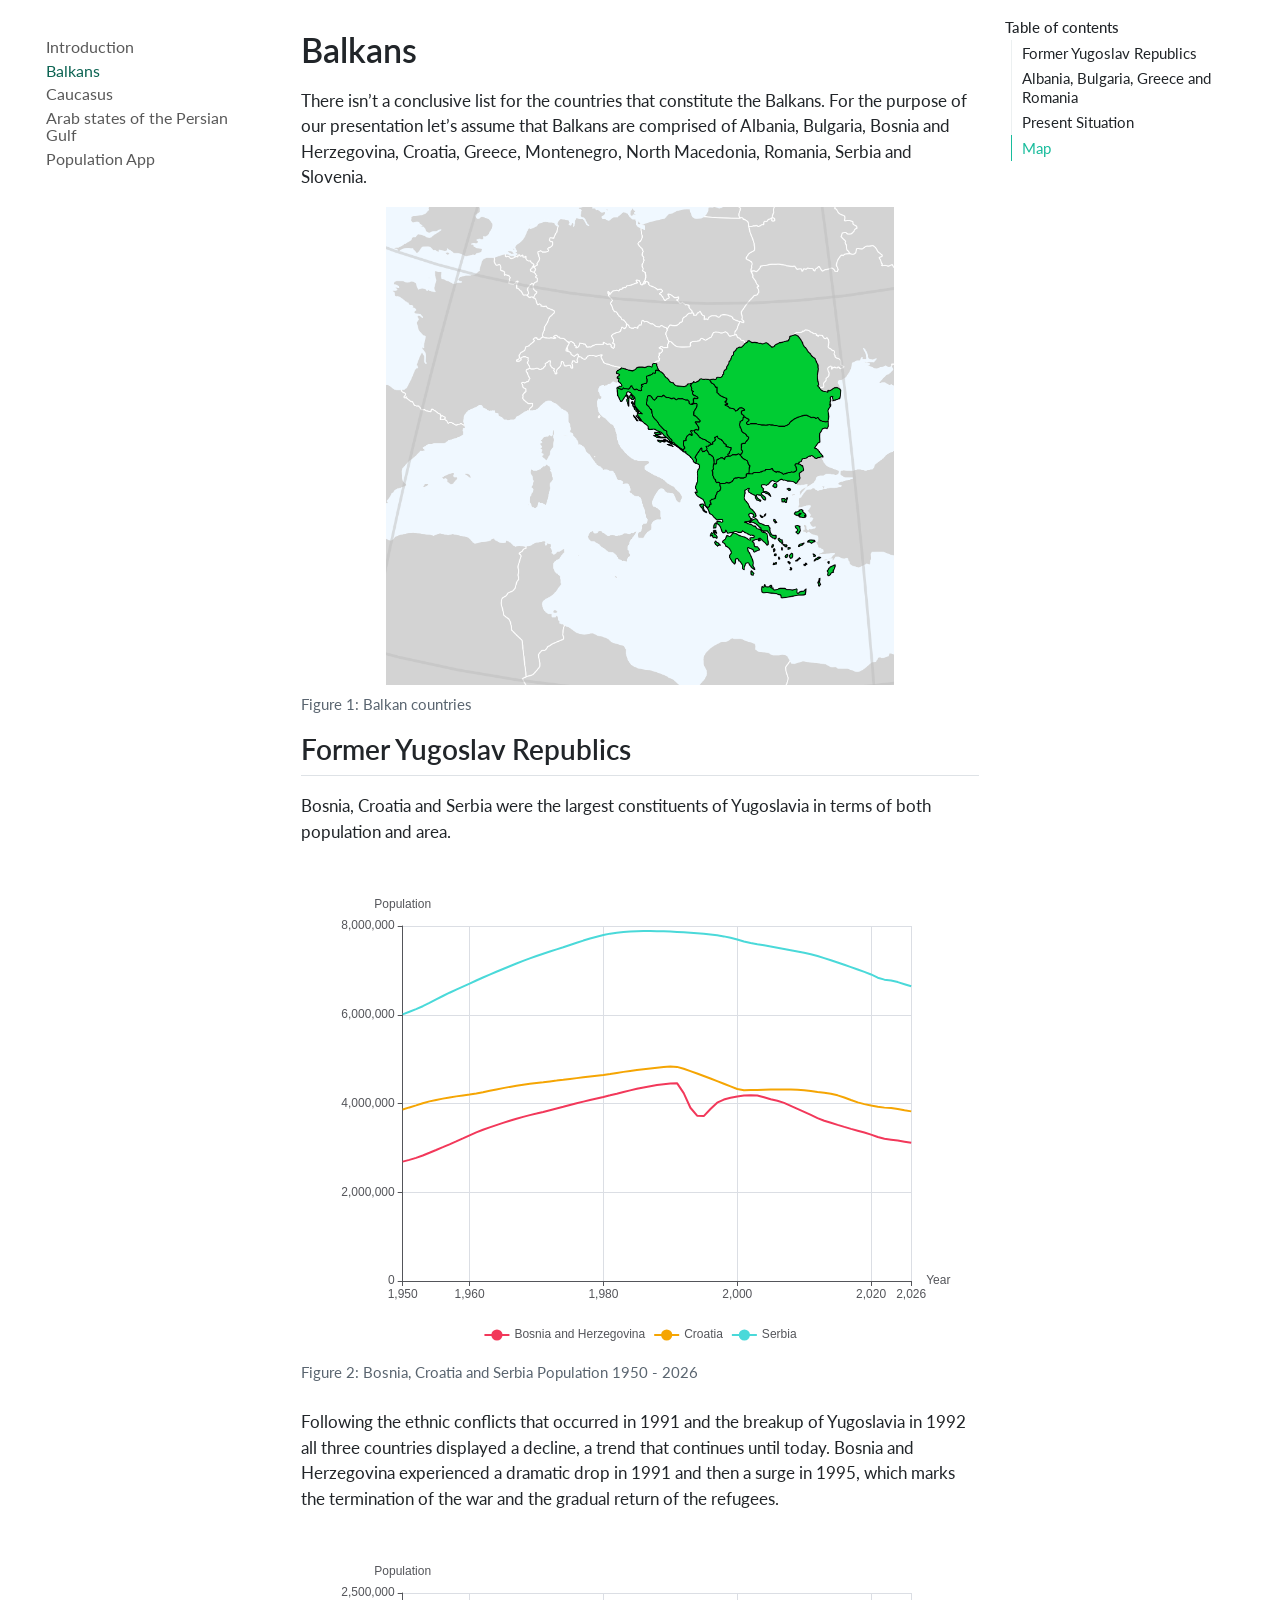
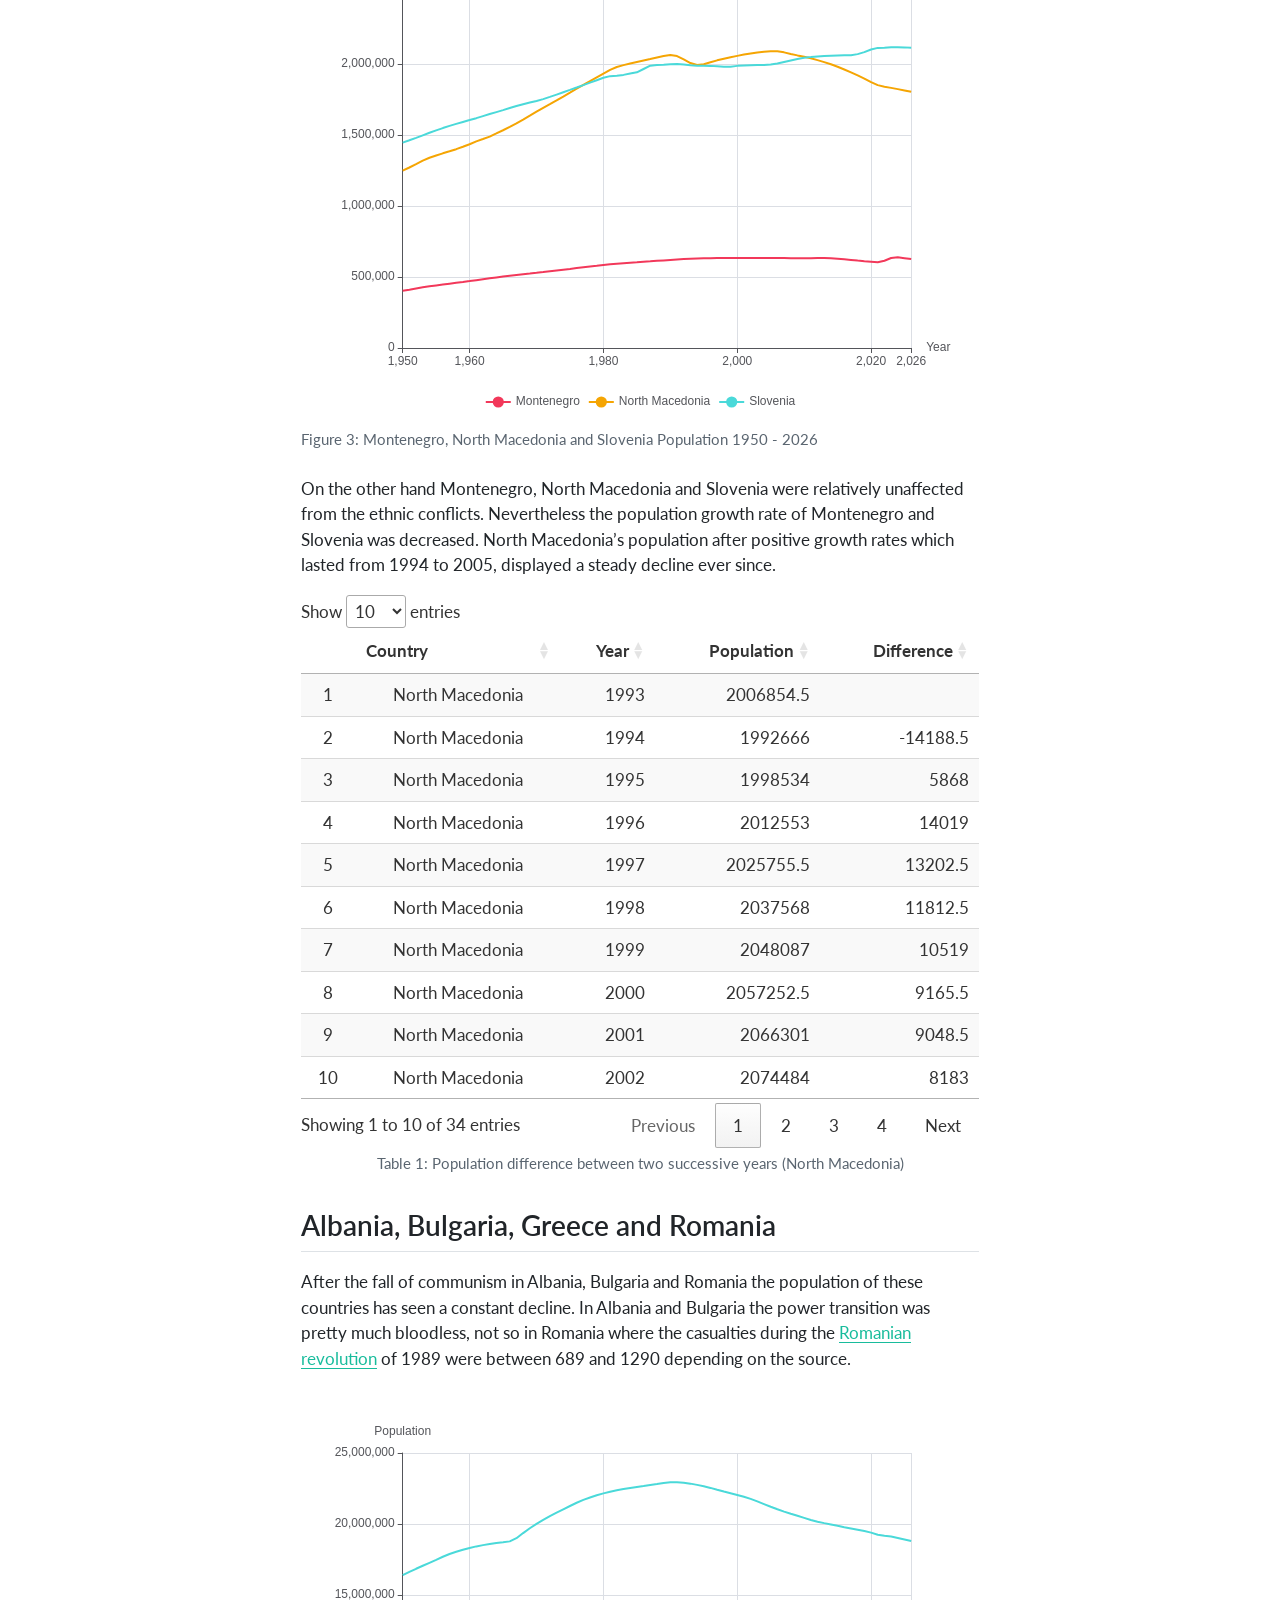
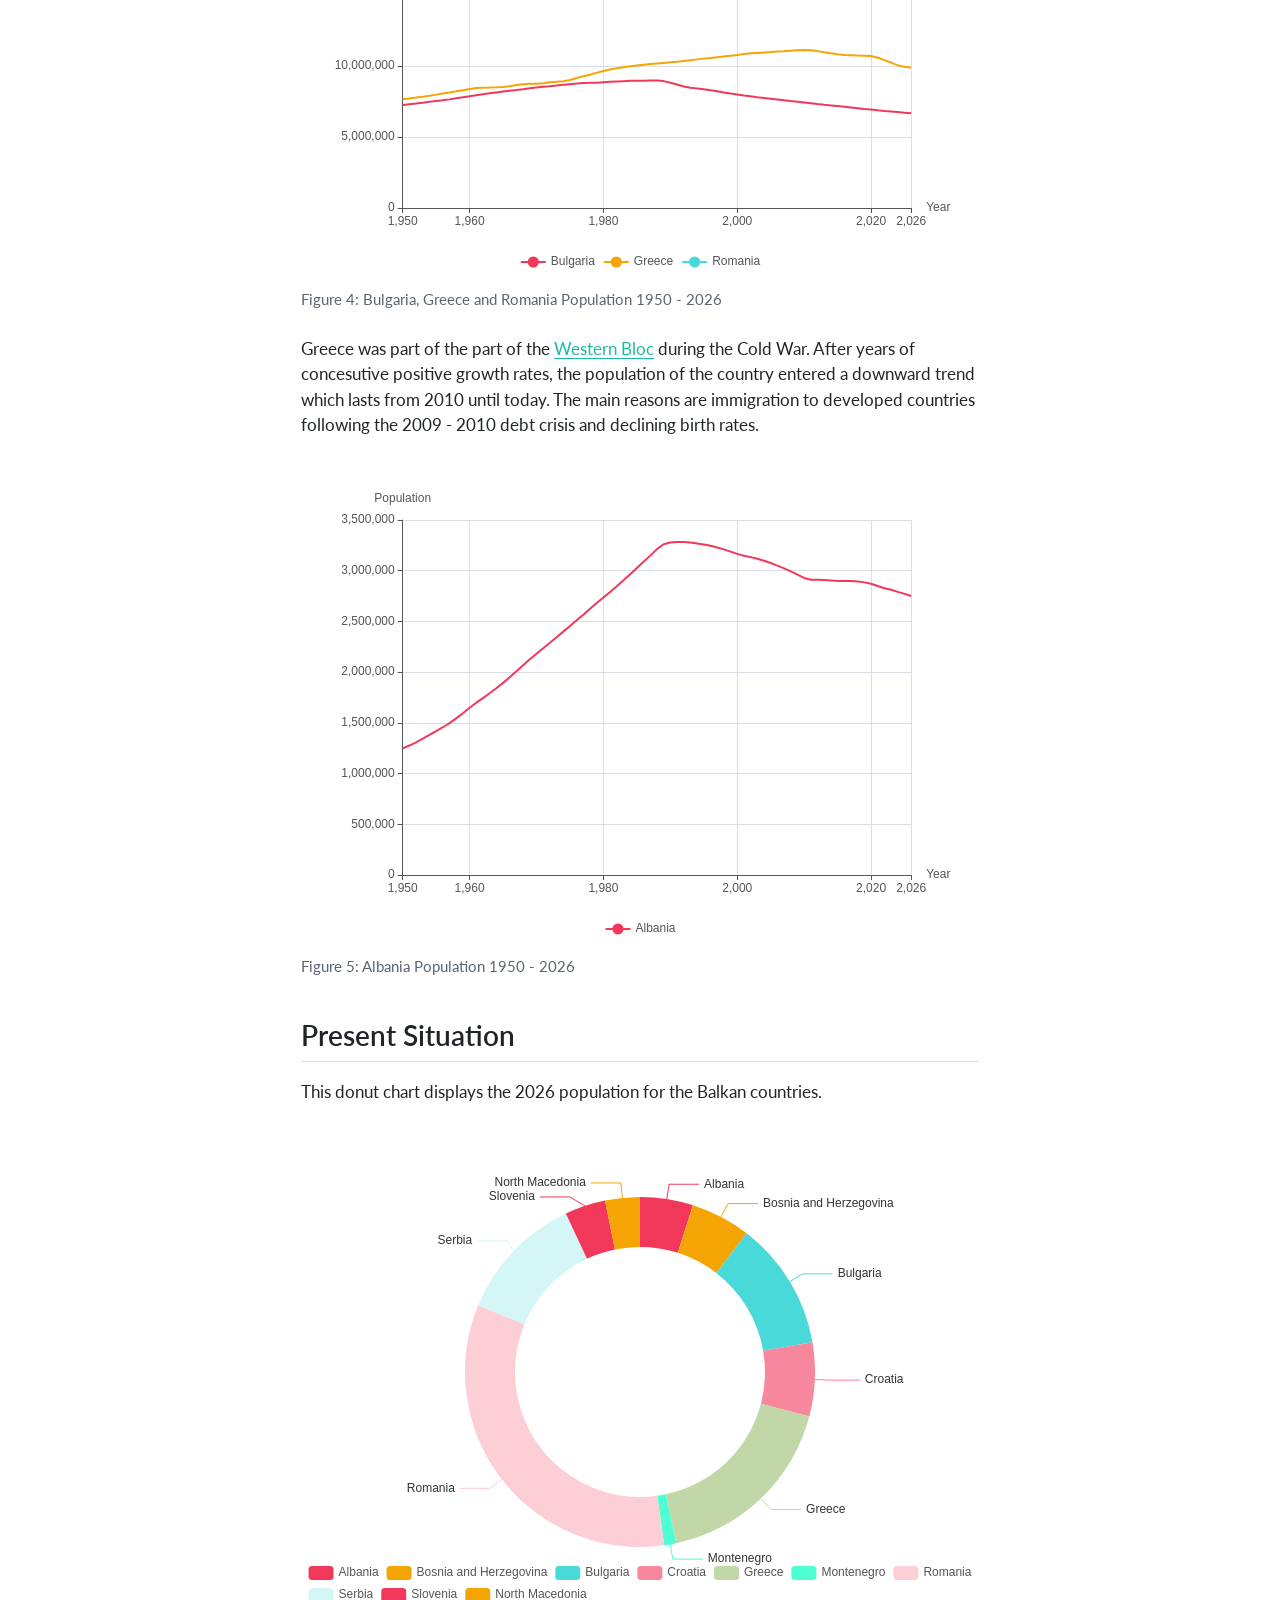
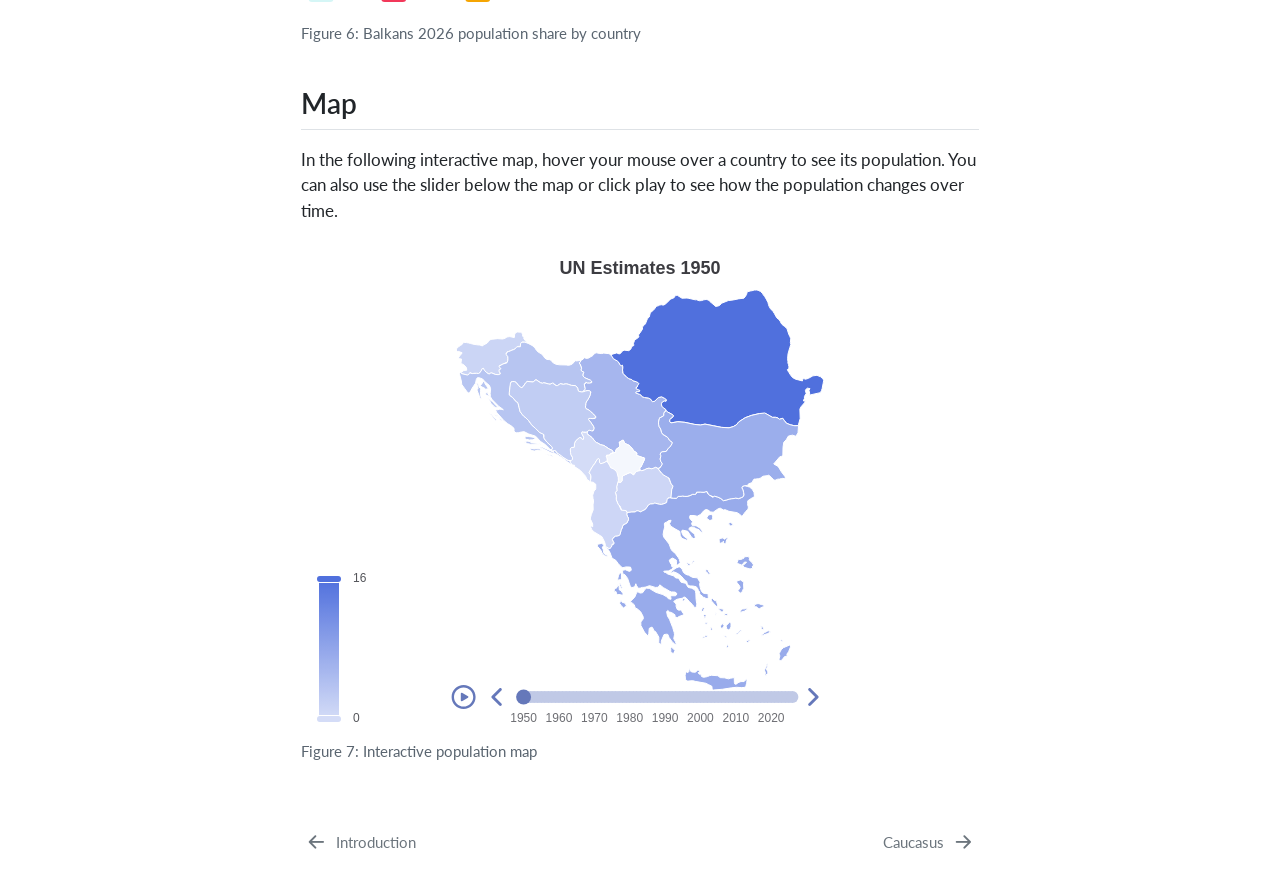
==== commit de08a0f9: "Added caucasus image and new chapter for gulf states" ====
--- a/docs/balkans.html
+++ b/docs/balkans.html
@@ -122,6 +122,12 @@
 </li>
         <li class="sidebar-item">
   <div class="sidebar-item-container"> 
+  <a href="./arab_gulf_states.html" class="sidebar-item-text sidebar-link">
+ <span class="menu-text">Arab states of the Persian Gulf</span></a>
+  </div>
+</li>
+        <li class="sidebar-item">
+  <div class="sidebar-item-container"> 
   <a href="./population_app.html" class="sidebar-item-text sidebar-link">
  <span class="menu-text">Population App</span></a>
   </div>
@@ -169,7 +175,7 @@
 <div id="fig-balkan_countries" class="quarto-float quarto-figure quarto-figure-center anchored">
 <figure class="quarto-float quarto-float-fig figure">
 <div aria-describedby="fig-balkan_countries-caption-0ceaefa1-69ba-4598-a22c-09a6ac19f8ca">
-<a href="images/balkans.png" class="lightbox" data-gallery="quarto-lightbox-gallery-1" title="Figure&nbsp;1: Balkan countries"><img src="images/balkans.png" class="img-fluid figure-img" style="width:100.0%"></a>
+<a href="images/balkans.png" class="lightbox" data-gallery="quarto-lightbox-gallery-1" title="Figure&nbsp;1: Balkan countries"><img src="images/balkans.png" class="img-fluid figure-img" style="width:75.0%"></a>
 </div>
 <figcaption class="quarto-float-caption-bottom quarto-float-caption quarto-float-fig" id="fig-balkan_countries-caption-0ceaefa1-69ba-4598-a22c-09a6ac19f8ca">
 Figure&nbsp;1: Balkan countries
@@ -183,8 +189,8 @@
 <div id="fig-bosnia_croatia_serbia" class="cell-output-display quarto-float quarto-figure quarto-figure-center anchored">
 <figure class="quarto-float quarto-float-fig figure">
 <div aria-describedby="fig-bosnia_croatia_serbia-caption-0ceaefa1-69ba-4598-a22c-09a6ac19f8ca">
-<div class="echarts4r html-widget html-fill-item" id="htmlwidget-1542d6c4968bf3060cdd" style="width:100%;height:500px;"></div>
-<script type="application/json" data-for="htmlwidget-1542d6c4968bf3060cdd">{"x":{"theme":"azul","tl":false,"draw":true,"renderer":"canvas","events":[],"buttons":[],"opts":{"yAxis":[{"show":true,"name":"Population"}],"xAxis":[{"type":"value","name":"Year","min":1950,"max":2026}],"tooltip":{"trigger":"axis","backgroundColor":"#FFFFFF"},"legend":{"data":["Bosnia and Herzegovina","Croatia","Serbia"]},"series":[{"data":[{"value":[1950,2690409.5]},{"value":[1951,2730242.5]},{"value":[1952,2774682]},{"value":[1953,2829227]},{"value":[1954,2890197]},{"value":[1955,2952172.5]},{"value":[1956,3015551]},{"value":[1957,3079937]},{"value":[1958,3145429.5]},{"value":[1959,3212367.5]},{"value":[1960,3281381]},{"value":[1961,3348035.5]},{"value":[1962,3407532.5]},{"value":[1963,3461942]},{"value":[1964,3513440.5]},{"value":[1965,3562834.5]},{"value":[1966,3610562]},{"value":[1967,3656223]},{"value":[1968,3698794]},{"value":[1969,3737764.5]},{"value":[1970,3773247]},{"value":[1971,3809376]},{"value":[1972,3848270.5]},{"value":[1973,3887376]},{"value":[1974,3926472]},{"value":[1975,3965743]},{"value":[1976,4004552]},{"value":[1977,4042124]},{"value":[1978,4078240]},{"value":[1979,4113300]},{"value":[1980,4148426.000000001]},{"value":[1981,4184217.499999999]},{"value":[1982,4221100.5]},{"value":[1983,4258728]},{"value":[1984,4295536]},{"value":[1985,4330363.5]},{"value":[1986,4362115.5]},{"value":[1987,4390246]},{"value":[1988,4414403.5]},{"value":[1989,4433982.5]},{"value":[1990,4448652]},{"value":[1991,4458343.5]},{"value":[1992,4234616]},{"value":[1993,3904482]},{"value":[1994,3725412.5]},{"value":[1995,3715564.5]},{"value":[1996,3875246]},{"value":[1997,4018227]},{"value":[1998,4089356.5]},{"value":[1999,4130304.5]},{"value":[2000,4159771.5]},{"value":[2001,4179438]},{"value":[2002,4188002.499999999]},{"value":[2003,4178523]},{"value":[2004,4140987]},{"value":[2005,4096493.000000001]},{"value":[2006,4063272]},{"value":[2007,4013424]},{"value":[2008,3947544.5]},{"value":[2009,3879794]},{"value":[2010,3811471.5]},{"value":[2011,3741797.5]},{"value":[2012,3670113.5]},{"value":[2013,3610859]},{"value":[2014,3564829]},{"value":[2015,3518540.5]},{"value":[2016,3473003]},{"value":[2017,3428682.5]},{"value":[2018,3387000]},{"value":[2019,3345533]},{"value":[2020,3299349.5]},{"value":[2021,3244907.5]},{"value":[2022,3204802]},{"value":[2023,3185073]},{"value":[2024,3164253]},{"value":[2025,3140095.5]},{"value":[2026,3114241.5]}],"yAxisIndex":0,"xAxisIndex":0,"name":"Bosnia and Herzegovina","type":"line","coordinateSystem":"cartesian2d","symbol":"none"},{"data":[{"value":[1950,3864990]},{"value":[1951,3911671]},{"value":[1952,3957414]},{"value":[1953,4006121.5]},{"value":[1954,4048114]},{"value":[1955,4080735.5]},{"value":[1956,4110124]},{"value":[1957,4136703.999999999]},{"value":[1958,4160692]},{"value":[1959,4182093]},{"value":[1960,4200264]},{"value":[1961,4223427]},{"value":[1962,4255014]},{"value":[1963,4287266.5]},{"value":[1964,4317757.5]},{"value":[1965,4346705.5]},{"value":[1966,4374301.5]},{"value":[1967,4400269]},{"value":[1968,4423827.5]},{"value":[1969,4444446.5]},{"value":[1970,4462673.5]},{"value":[1971,4480162]},{"value":[1972,4497891]},{"value":[1973,4515758]},{"value":[1974,4533953]},{"value":[1975,4552730.5]},{"value":[1976,4571750]},{"value":[1977,4590622.5]},{"value":[1978,4609019.5]},{"value":[1979,4626959]},{"value":[1980,4643896.5]},{"value":[1981,4664258.5]},{"value":[1982,4689156]},{"value":[1983,4712884]},{"value":[1984,4734487.5]},{"value":[1985,4754554.5]},{"value":[1986,4773051.5]},{"value":[1987,4790209]},{"value":[1988,4806032]},{"value":[1989,4820732.5]},{"value":[1990,4835065.5]},{"value":[1991,4825157]},{"value":[1992,4782232.5]},{"value":[1993,4729742.5]},{"value":[1994,4675514]},{"value":[1995,4619360]},{"value":[1996,4562299]},{"value":[1997,4504621]},{"value":[1998,4445667.5]},{"value":[1999,4385822]},{"value":[2000,4326104.5]},{"value":[2001,4301074.5]},{"value":[2002,4305781.5]},{"value":[2003,4306686]},{"value":[2004,4310055.5]},{"value":[2005,4313946]},{"value":[2006,4315800]},{"value":[2007,4315954.5]},{"value":[2008,4314630.5]},{"value":[2009,4310530.5]},{"value":[2010,4301145.5]},{"value":[2011,4280824]},{"value":[2012,4259236.5]},{"value":[2013,4242397.5]},{"value":[2014,4219479]},{"value":[2015,4183728.5]},{"value":[2016,4136443.500000001]},{"value":[2017,4079200]},{"value":[2018,4024868]},{"value":[2019,3986334.5]},{"value":[2020,3953958]},{"value":[2021,3924610]},{"value":[2022,3907027]},{"value":[2023,3896023.5]},{"value":[2024,3875325]},{"value":[2025,3848160]},{"value":[2026,3822345]}],"yAxisIndex":0,"xAxisIndex":0,"name":"Croatia","type":"line","coordinateSystem":"cartesian2d","symbol":"none"},{"data":[{"value":[1950,6009201]},{"value":[1951,6067041.5]},{"value":[1952,6127270]},{"value":[1953,6192410.5]},{"value":[1954,6266886]},{"value":[1955,6346327]},{"value":[1956,6422768]},{"value":[1957,6496450.5]},{"value":[1958,6567232.5]},{"value":[1959,6635217.5]},{"value":[1960,6702962]},{"value":[1961,6771393.5]},{"value":[1962,6838635]},{"value":[1963,6904161.5]},{"value":[1964,6968213]},{"value":[1965,7031133.5]},{"value":[1966,7093227.5]},{"value":[1967,7154389]},{"value":[1968,7214020.5]},{"value":[1969,7271051.5]},{"value":[1970,7324424.5]},{"value":[1971,7375139.5]},{"value":[1972,7424738.5]},{"value":[1973,7473514]},{"value":[1974,7522485.5]},{"value":[1975,7572438]},{"value":[1976,7622703]},{"value":[1977,7671483.5]},{"value":[1978,7716931.5]},{"value":[1979,7758212.5]},{"value":[1980,7796280]},{"value":[1981,7827856.5]},{"value":[1982,7849649]},{"value":[1983,7864593.5]},{"value":[1984,7875051]},{"value":[1985,7881548]},{"value":[1986,7884579]},{"value":[1987,7885358.5]},{"value":[1988,7884455.5]},{"value":[1989,7881274]},{"value":[1990,7874594]},{"value":[1991,7867067]},{"value":[1992,7859808.5]},{"value":[1993,7849725.5]},{"value":[1994,7837158.5]},{"value":[1995,7823284.5]},{"value":[1996,7807721.5]},{"value":[1997,7789182.5]},{"value":[1998,7765922]},{"value":[1999,7734365]},{"value":[2000,7694605.5]},{"value":[2001,7651927]},{"value":[2002,7616743]},{"value":[2003,7590935.5]},{"value":[2004,7565841]},{"value":[2005,7539133]},{"value":[2006,7511393.5]},{"value":[2007,7482989]},{"value":[2008,7454279]},{"value":[2009,7425347.5]},{"value":[2010,7395864.5]},{"value":[2011,7364858.5]},{"value":[2012,7324623]},{"value":[2013,7276179.5]},{"value":[2014,7227202.5]},{"value":[2015,7177253]},{"value":[2016,7126083]},{"value":[2017,7073506.5]},{"value":[2018,7020019]},{"value":[2019,6966152.5]},{"value":[2020,6907812]},{"value":[2021,6835430]},{"value":[2022,6791213.5]},{"value":[2023,6773201]},{"value":[2024,6736216]},{"value":[2025,6689039]},{"value":[2026,6641964]}],"yAxisIndex":0,"xAxisIndex":0,"name":"Serbia","type":"line","coordinateSystem":"cartesian2d","symbol":"none"}]},"dispose":true},"evals":[],"jsHooks":[]}</script>
+<div class="echarts4r html-widget html-fill-item" id="htmlwidget-2509c0dff5af2183da4f" style="width:100%;height:500px;"></div>
+<script type="application/json" data-for="htmlwidget-2509c0dff5af2183da4f">{"x":{"theme":"azul","tl":false,"draw":true,"renderer":"canvas","events":[],"buttons":[],"opts":{"yAxis":[{"show":true,"name":"Population"}],"xAxis":[{"type":"value","name":"Year","min":1950,"max":2026}],"tooltip":{"trigger":"axis","backgroundColor":"#FFFFFF"},"legend":{"data":["Bosnia and Herzegovina","Croatia","Serbia"]},"series":[{"data":[{"value":[1950,2690409.5]},{"value":[1951,2730242.5]},{"value":[1952,2774682]},{"value":[1953,2829227]},{"value":[1954,2890197]},{"value":[1955,2952172.5]},{"value":[1956,3015551]},{"value":[1957,3079937]},{"value":[1958,3145429.5]},{"value":[1959,3212367.5]},{"value":[1960,3281381]},{"value":[1961,3348035.5]},{"value":[1962,3407532.5]},{"value":[1963,3461942]},{"value":[1964,3513440.5]},{"value":[1965,3562834.5]},{"value":[1966,3610562]},{"value":[1967,3656223]},{"value":[1968,3698794]},{"value":[1969,3737764.5]},{"value":[1970,3773247]},{"value":[1971,3809376]},{"value":[1972,3848270.5]},{"value":[1973,3887376]},{"value":[1974,3926472]},{"value":[1975,3965743]},{"value":[1976,4004552]},{"value":[1977,4042124]},{"value":[1978,4078240]},{"value":[1979,4113300]},{"value":[1980,4148426.000000001]},{"value":[1981,4184217.499999999]},{"value":[1982,4221100.5]},{"value":[1983,4258728]},{"value":[1984,4295536]},{"value":[1985,4330363.5]},{"value":[1986,4362115.5]},{"value":[1987,4390246]},{"value":[1988,4414403.5]},{"value":[1989,4433982.5]},{"value":[1990,4448652]},{"value":[1991,4458343.5]},{"value":[1992,4234616]},{"value":[1993,3904482]},{"value":[1994,3725412.5]},{"value":[1995,3715564.5]},{"value":[1996,3875246]},{"value":[1997,4018227]},{"value":[1998,4089356.5]},{"value":[1999,4130304.5]},{"value":[2000,4159771.5]},{"value":[2001,4179438]},{"value":[2002,4188002.499999999]},{"value":[2003,4178523]},{"value":[2004,4140987]},{"value":[2005,4096493.000000001]},{"value":[2006,4063272]},{"value":[2007,4013424]},{"value":[2008,3947544.5]},{"value":[2009,3879794]},{"value":[2010,3811471.5]},{"value":[2011,3741797.5]},{"value":[2012,3670113.5]},{"value":[2013,3610859]},{"value":[2014,3564829]},{"value":[2015,3518540.5]},{"value":[2016,3473003]},{"value":[2017,3428682.5]},{"value":[2018,3387000]},{"value":[2019,3345533]},{"value":[2020,3299349.5]},{"value":[2021,3244907.5]},{"value":[2022,3204802]},{"value":[2023,3185073]},{"value":[2024,3164253]},{"value":[2025,3140095.5]},{"value":[2026,3114241.5]}],"yAxisIndex":0,"xAxisIndex":0,"name":"Bosnia and Herzegovina","type":"line","coordinateSystem":"cartesian2d","symbol":"none"},{"data":[{"value":[1950,3864990]},{"value":[1951,3911671]},{"value":[1952,3957414]},{"value":[1953,4006121.5]},{"value":[1954,4048114]},{"value":[1955,4080735.5]},{"value":[1956,4110124]},{"value":[1957,4136703.999999999]},{"value":[1958,4160692]},{"value":[1959,4182093]},{"value":[1960,4200264]},{"value":[1961,4223427]},{"value":[1962,4255014]},{"value":[1963,4287266.5]},{"value":[1964,4317757.5]},{"value":[1965,4346705.5]},{"value":[1966,4374301.5]},{"value":[1967,4400269]},{"value":[1968,4423827.5]},{"value":[1969,4444446.5]},{"value":[1970,4462673.5]},{"value":[1971,4480162]},{"value":[1972,4497891]},{"value":[1973,4515758]},{"value":[1974,4533953]},{"value":[1975,4552730.5]},{"value":[1976,4571750]},{"value":[1977,4590622.5]},{"value":[1978,4609019.5]},{"value":[1979,4626959]},{"value":[1980,4643896.5]},{"value":[1981,4664258.5]},{"value":[1982,4689156]},{"value":[1983,4712884]},{"value":[1984,4734487.5]},{"value":[1985,4754554.5]},{"value":[1986,4773051.5]},{"value":[1987,4790209]},{"value":[1988,4806032]},{"value":[1989,4820732.5]},{"value":[1990,4835065.5]},{"value":[1991,4825157]},{"value":[1992,4782232.5]},{"value":[1993,4729742.5]},{"value":[1994,4675514]},{"value":[1995,4619360]},{"value":[1996,4562299]},{"value":[1997,4504621]},{"value":[1998,4445667.5]},{"value":[1999,4385822]},{"value":[2000,4326104.5]},{"value":[2001,4301074.5]},{"value":[2002,4305781.5]},{"value":[2003,4306686]},{"value":[2004,4310055.5]},{"value":[2005,4313946]},{"value":[2006,4315800]},{"value":[2007,4315954.5]},{"value":[2008,4314630.5]},{"value":[2009,4310530.5]},{"value":[2010,4301145.5]},{"value":[2011,4280824]},{"value":[2012,4259236.5]},{"value":[2013,4242397.5]},{"value":[2014,4219479]},{"value":[2015,4183728.5]},{"value":[2016,4136443.500000001]},{"value":[2017,4079200]},{"value":[2018,4024868]},{"value":[2019,3986334.5]},{"value":[2020,3953958]},{"value":[2021,3924610]},{"value":[2022,3907027]},{"value":[2023,3896023.5]},{"value":[2024,3875325]},{"value":[2025,3848160]},{"value":[2026,3822345]}],"yAxisIndex":0,"xAxisIndex":0,"name":"Croatia","type":"line","coordinateSystem":"cartesian2d","symbol":"none"},{"data":[{"value":[1950,6009201]},{"value":[1951,6067041.5]},{"value":[1952,6127270]},{"value":[1953,6192410.5]},{"value":[1954,6266886]},{"value":[1955,6346327]},{"value":[1956,6422768]},{"value":[1957,6496450.5]},{"value":[1958,6567232.5]},{"value":[1959,6635217.5]},{"value":[1960,6702962]},{"value":[1961,6771393.5]},{"value":[1962,6838635]},{"value":[1963,6904161.5]},{"value":[1964,6968213]},{"value":[1965,7031133.5]},{"value":[1966,7093227.5]},{"value":[1967,7154389]},{"value":[1968,7214020.5]},{"value":[1969,7271051.5]},{"value":[1970,7324424.5]},{"value":[1971,7375139.5]},{"value":[1972,7424738.5]},{"value":[1973,7473514]},{"value":[1974,7522485.5]},{"value":[1975,7572438]},{"value":[1976,7622703]},{"value":[1977,7671483.5]},{"value":[1978,7716931.5]},{"value":[1979,7758212.5]},{"value":[1980,7796280]},{"value":[1981,7827856.5]},{"value":[1982,7849649]},{"value":[1983,7864593.5]},{"value":[1984,7875051]},{"value":[1985,7881548]},{"value":[1986,7884579]},{"value":[1987,7885358.5]},{"value":[1988,7884455.5]},{"value":[1989,7881274]},{"value":[1990,7874594]},{"value":[1991,7867067]},{"value":[1992,7859808.5]},{"value":[1993,7849725.5]},{"value":[1994,7837158.5]},{"value":[1995,7823284.5]},{"value":[1996,7807721.5]},{"value":[1997,7789182.5]},{"value":[1998,7765922]},{"value":[1999,7734365]},{"value":[2000,7694605.5]},{"value":[2001,7651927]},{"value":[2002,7616743]},{"value":[2003,7590935.5]},{"value":[2004,7565841]},{"value":[2005,7539133]},{"value":[2006,7511393.5]},{"value":[2007,7482989]},{"value":[2008,7454279]},{"value":[2009,7425347.5]},{"value":[2010,7395864.5]},{"value":[2011,7364858.5]},{"value":[2012,7324623]},{"value":[2013,7276179.5]},{"value":[2014,7227202.5]},{"value":[2015,7177253]},{"value":[2016,7126083]},{"value":[2017,7073506.5]},{"value":[2018,7020019]},{"value":[2019,6966152.5]},{"value":[2020,6907812]},{"value":[2021,6835430]},{"value":[2022,6791213.5]},{"value":[2023,6773201]},{"value":[2024,6736216]},{"value":[2025,6689039]},{"value":[2026,6641964]}],"yAxisIndex":0,"xAxisIndex":0,"name":"Serbia","type":"line","coordinateSystem":"cartesian2d","symbol":"none"}]},"dispose":true},"evals":[],"jsHooks":[]}</script>
 </div>
 <figcaption class="quarto-float-caption-bottom quarto-float-caption quarto-float-fig" id="fig-bosnia_croatia_serbia-caption-0ceaefa1-69ba-4598-a22c-09a6ac19f8ca">
 Figure&nbsp;2: Bosnia, Croatia and Serbia Population 1950 - 2026
@@ -197,8 +203,8 @@
 <div id="fig-montenegro_north_macedonia_slovenia" class="cell-output-display quarto-float quarto-figure quarto-figure-center anchored">
 <figure class="quarto-float quarto-float-fig figure">
 <div aria-describedby="fig-montenegro_north_macedonia_slovenia-caption-0ceaefa1-69ba-4598-a22c-09a6ac19f8ca">
-<div class="echarts4r html-widget html-fill-item" id="htmlwidget-67abd2d2e4f37b43040c" style="width:100%;height:500px;"></div>
-<script type="application/json" data-for="htmlwidget-67abd2d2e4f37b43040c">{"x":{"theme":"azul","tl":false,"draw":true,"renderer":"canvas","events":[],"buttons":[],"opts":{"yAxis":[{"show":true,"name":"Population"}],"xAxis":[{"type":"value","name":"Year","min":1950,"max":2026}],"tooltip":{"trigger":"axis","backgroundColor":"#FFFFFF"},"legend":{"data":["Montenegro","North Macedonia","Slovenia"]},"series":[{"data":[{"value":[1950,402512.5]},{"value":[1951,410073]},{"value":[1952,418900]},{"value":[1953,427479]},{"value":[1954,434371]},{"value":[1955,440583.5]},{"value":[1956,446689.5]},{"value":[1957,452741]},{"value":[1958,458805.5]},{"value":[1959,464898.5]},{"value":[1960,471197]},{"value":[1961,477827]},{"value":[1962,484441.5]},{"value":[1963,490788.5]},{"value":[1964,496930.5]},{"value":[1965,502892]},{"value":[1966,508633.5]},{"value":[1967,514096]},{"value":[1968,519308]},{"value":[1969,524445.5]},{"value":[1970,529671]},{"value":[1971,535108.5]},{"value":[1972,540698]},{"value":[1973,546262]},{"value":[1974,551732]},{"value":[1975,557151]},{"value":[1976,562629.5]},{"value":[1977,568093]},{"value":[1978,573516]},{"value":[1979,579011.5]},{"value":[1980,584820]},{"value":[1981,589908.5]},{"value":[1982,593628.5]},{"value":[1983,596956]},{"value":[1984,600247]},{"value":[1985,603499.5]},{"value":[1986,606795.5]},{"value":[1987,610170]},{"value":[1988,613584.5]},{"value":[1989,617042]},{"value":[1990,620497]},{"value":[1991,623559]},{"value":[1992,626019.5]},{"value":[1993,628099]},{"value":[1994,629878]},{"value":[1995,631381]},{"value":[1996,632619.5]},{"value":[1997,633532.5]},{"value":[1998,634090.5]},{"value":[1999,634282.5]},{"value":[2000,634193.5]},{"value":[2001,633991]},{"value":[2002,633766.5]},{"value":[2003,633559.5]},{"value":[2004,633753.5]},{"value":[2005,634050]},{"value":[2006,633871]},{"value":[2007,633378.5]},{"value":[2008,632844.5]},{"value":[2009,632437.5]},{"value":[2010,632088.5]},{"value":[2011,632687.5]},{"value":[2012,633540]},{"value":[2013,633202.5]},{"value":[2014,631375.5]},{"value":[2015,628145]},{"value":[2016,624248.5]},{"value":[2017,620113.5]},{"value":[2018,615795]},{"value":[2019,611666.5]},{"value":[2020,607935]},{"value":[2021,603850.5]},{"value":[2022,614647.5]},{"value":[2023,633552]},{"value":[2024,638478.5]},{"value":[2025,632729]},{"value":[2026,626233]}],"yAxisIndex":0,"xAxisIndex":0,"name":"Montenegro","type":"line","coordinateSystem":"cartesian2d","symbol":"none"},{"data":[{"value":[1950,1248683]},{"value":[1951,1271035]},{"value":[1952,1294530]},{"value":[1953,1319471]},{"value":[1954,1340006.5]},{"value":[1955,1355675.5]},{"value":[1956,1370917.5]},{"value":[1957,1385255]},{"value":[1958,1400115.5]},{"value":[1959,1417075]},{"value":[1960,1435059]},{"value":[1961,1455171.5]},{"value":[1962,1471744.5]},{"value":[1963,1488737.5]},{"value":[1964,1510900]},{"value":[1965,1533465.5]},{"value":[1966,1557349]},{"value":[1967,1582492]},{"value":[1968,1608930]},{"value":[1969,1636345.5]},{"value":[1970,1664208]},{"value":[1971,1691216.5]},{"value":[1972,1717395]},{"value":[1973,1743816.5]},{"value":[1974,1770545]},{"value":[1975,1797972]},{"value":[1976,1825830]},{"value":[1977,1853138]},{"value":[1978,1879847]},{"value":[1979,1906523]},{"value":[1980,1933038]},{"value":[1981,1959065.5]},{"value":[1982,1978955.5]},{"value":[1983,1991901]},{"value":[1984,2003399]},{"value":[1985,2014330.5]},{"value":[1986,2024732]},{"value":[1987,2035157]},{"value":[1988,2045737.5]},{"value":[1989,2055649]},{"value":[1990,2063689.5]},{"value":[1991,2055994]},{"value":[1992,2032523]},{"value":[1993,2006854.5]},{"value":[1994,1992666]},{"value":[1995,1998534]},{"value":[1996,2012553]},{"value":[1997,2025755.5]},{"value":[1998,2037568]},{"value":[1999,2048087]},{"value":[2000,2057252.5]},{"value":[2001,2066301]},{"value":[2002,2074484]},{"value":[2003,2081411]},{"value":[2004,2086580.5]},{"value":[2005,2089806.5]},{"value":[2006,2089233]},{"value":[2007,2081972]},{"value":[2008,2070834]},{"value":[2009,2060598.5]},{"value":[2010,2051505]},{"value":[2011,2040445.5]},{"value":[2012,2027288.5]},{"value":[2013,2013280]},{"value":[2014,1997833.5]},{"value":[2015,1980366]},{"value":[2016,1961259.5]},{"value":[2017,1940878.5]},{"value":[2018,1919728.5]},{"value":[2019,1897641]},{"value":[2020,1872015.5]},{"value":[2021,1851107.5]},{"value":[2022,1840233]},{"value":[2023,1831801.5]},{"value":[2024,1823009]},{"value":[2025,1813791]},{"value":[2026,1804062.5]}],"yAxisIndex":0,"xAxisIndex":0,"name":"North Macedonia","type":"line","coordinateSystem":"cartesian2d","symbol":"none"},{"data":[{"value":[1950,1446357.5]},{"value":[1951,1462727]},{"value":[1952,1479662]},{"value":[1953,1497553]},{"value":[1954,1515598]},{"value":[1955,1532629.5]},{"value":[1956,1548764.5]},{"value":[1957,1564148.5]},{"value":[1958,1578541]},{"value":[1959,1592111]},{"value":[1960,1605074]},{"value":[1961,1618559.5]},{"value":[1962,1633081]},{"value":[1963,1647436.5]},{"value":[1964,1661346]},{"value":[1965,1675317.5]},{"value":[1966,1689635.5]},{"value":[1967,1703869.5]},{"value":[1968,1716925.5]},{"value":[1969,1728683]},{"value":[1970,1739861]},{"value":[1971,1752711]},{"value":[1972,1768217]},{"value":[1973,1784571.5]},{"value":[1974,1801036.5]},{"value":[1975,1817598]},{"value":[1976,1834357]},{"value":[1977,1851321]},{"value":[1978,1868518]},{"value":[1979,1885906]},{"value":[1980,1903069]},{"value":[1981,1914592.5]},{"value":[1982,1917975]},{"value":[1983,1923354.5]},{"value":[1984,1932706]},{"value":[1985,1941471.5]},{"value":[1986,1964835.5]},{"value":[1987,1988020.5]},{"value":[1988,1993516.5]},{"value":[1989,1995458.5]},{"value":[1990,1998007]},{"value":[1991,1999193]},{"value":[1992,1995858.5]},{"value":[1993,1990810.5]},{"value":[1994,1988262]},{"value":[1995,1988095]},{"value":[1996,1986793]},{"value":[1997,1984397.5]},{"value":[1998,1980064.5]},{"value":[1999,1981194]},{"value":[2000,1986816]},{"value":[2001,1989679]},{"value":[2002,1991571.5]},{"value":[2003,1992490]},{"value":[2004,1993545]},{"value":[2005,1996913.5]},{"value":[2006,2003114]},{"value":[2007,2014157.5]},{"value":[2008,2025085.5]},{"value":[2009,2035608]},{"value":[2010,2044612]},{"value":[2011,2048804]},{"value":[2012,2053321]},{"value":[2013,2056441.5]},{"value":[2014,2058400.5]},{"value":[2015,2059947]},{"value":[2016,2061373]},{"value":[2017,2062410]},{"value":[2018,2069480.5]},{"value":[2019,2083439.5]},{"value":[2020,2102419.5]},{"value":[2021,2113494]},{"value":[2022,2115228]},{"value":[2023,2118396]},{"value":[2024,2118696.5]},{"value":[2025,2117072]},{"value":[2026,2114573.5]}],"yAxisIndex":0,"xAxisIndex":0,"name":"Slovenia","type":"line","coordinateSystem":"cartesian2d","symbol":"none"}]},"dispose":true},"evals":[],"jsHooks":[]}</script>
+<div class="echarts4r html-widget html-fill-item" id="htmlwidget-58375de3c4932b4a3d91" style="width:100%;height:500px;"></div>
+<script type="application/json" data-for="htmlwidget-58375de3c4932b4a3d91">{"x":{"theme":"azul","tl":false,"draw":true,"renderer":"canvas","events":[],"buttons":[],"opts":{"yAxis":[{"show":true,"name":"Population"}],"xAxis":[{"type":"value","name":"Year","min":1950,"max":2026}],"tooltip":{"trigger":"axis","backgroundColor":"#FFFFFF"},"legend":{"data":["Montenegro","North Macedonia","Slovenia"]},"series":[{"data":[{"value":[1950,402512.5]},{"value":[1951,410073]},{"value":[1952,418900]},{"value":[1953,427479]},{"value":[1954,434371]},{"value":[1955,440583.5]},{"value":[1956,446689.5]},{"value":[1957,452741]},{"value":[1958,458805.5]},{"value":[1959,464898.5]},{"value":[1960,471197]},{"value":[1961,477827]},{"value":[1962,484441.5]},{"value":[1963,490788.5]},{"value":[1964,496930.5]},{"value":[1965,502892]},{"value":[1966,508633.5]},{"value":[1967,514096]},{"value":[1968,519308]},{"value":[1969,524445.5]},{"value":[1970,529671]},{"value":[1971,535108.5]},{"value":[1972,540698]},{"value":[1973,546262]},{"value":[1974,551732]},{"value":[1975,557151]},{"value":[1976,562629.5]},{"value":[1977,568093]},{"value":[1978,573516]},{"value":[1979,579011.5]},{"value":[1980,584820]},{"value":[1981,589908.5]},{"value":[1982,593628.5]},{"value":[1983,596956]},{"value":[1984,600247]},{"value":[1985,603499.5]},{"value":[1986,606795.5]},{"value":[1987,610170]},{"value":[1988,613584.5]},{"value":[1989,617042]},{"value":[1990,620497]},{"value":[1991,623559]},{"value":[1992,626019.5]},{"value":[1993,628099]},{"value":[1994,629878]},{"value":[1995,631381]},{"value":[1996,632619.5]},{"value":[1997,633532.5]},{"value":[1998,634090.5]},{"value":[1999,634282.5]},{"value":[2000,634193.5]},{"value":[2001,633991]},{"value":[2002,633766.5]},{"value":[2003,633559.5]},{"value":[2004,633753.5]},{"value":[2005,634050]},{"value":[2006,633871]},{"value":[2007,633378.5]},{"value":[2008,632844.5]},{"value":[2009,632437.5]},{"value":[2010,632088.5]},{"value":[2011,632687.5]},{"value":[2012,633540]},{"value":[2013,633202.5]},{"value":[2014,631375.5]},{"value":[2015,628145]},{"value":[2016,624248.5]},{"value":[2017,620113.5]},{"value":[2018,615795]},{"value":[2019,611666.5]},{"value":[2020,607935]},{"value":[2021,603850.5]},{"value":[2022,614647.5]},{"value":[2023,633552]},{"value":[2024,638478.5]},{"value":[2025,632729]},{"value":[2026,626233]}],"yAxisIndex":0,"xAxisIndex":0,"name":"Montenegro","type":"line","coordinateSystem":"cartesian2d","symbol":"none"},{"data":[{"value":[1950,1248683]},{"value":[1951,1271035]},{"value":[1952,1294530]},{"value":[1953,1319471]},{"value":[1954,1340006.5]},{"value":[1955,1355675.5]},{"value":[1956,1370917.5]},{"value":[1957,1385255]},{"value":[1958,1400115.5]},{"value":[1959,1417075]},{"value":[1960,1435059]},{"value":[1961,1455171.5]},{"value":[1962,1471744.5]},{"value":[1963,1488737.5]},{"value":[1964,1510900]},{"value":[1965,1533465.5]},{"value":[1966,1557349]},{"value":[1967,1582492]},{"value":[1968,1608930]},{"value":[1969,1636345.5]},{"value":[1970,1664208]},{"value":[1971,1691216.5]},{"value":[1972,1717395]},{"value":[1973,1743816.5]},{"value":[1974,1770545]},{"value":[1975,1797972]},{"value":[1976,1825830]},{"value":[1977,1853138]},{"value":[1978,1879847]},{"value":[1979,1906523]},{"value":[1980,1933038]},{"value":[1981,1959065.5]},{"value":[1982,1978955.5]},{"value":[1983,1991901]},{"value":[1984,2003399]},{"value":[1985,2014330.5]},{"value":[1986,2024732]},{"value":[1987,2035157]},{"value":[1988,2045737.5]},{"value":[1989,2055649]},{"value":[1990,2063689.5]},{"value":[1991,2055994]},{"value":[1992,2032523]},{"value":[1993,2006854.5]},{"value":[1994,1992666]},{"value":[1995,1998534]},{"value":[1996,2012553]},{"value":[1997,2025755.5]},{"value":[1998,2037568]},{"value":[1999,2048087]},{"value":[2000,2057252.5]},{"value":[2001,2066301]},{"value":[2002,2074484]},{"value":[2003,2081411]},{"value":[2004,2086580.5]},{"value":[2005,2089806.5]},{"value":[2006,2089233]},{"value":[2007,2081972]},{"value":[2008,2070834]},{"value":[2009,2060598.5]},{"value":[2010,2051505]},{"value":[2011,2040445.5]},{"value":[2012,2027288.5]},{"value":[2013,2013280]},{"value":[2014,1997833.5]},{"value":[2015,1980366]},{"value":[2016,1961259.5]},{"value":[2017,1940878.5]},{"value":[2018,1919728.5]},{"value":[2019,1897641]},{"value":[2020,1872015.5]},{"value":[2021,1851107.5]},{"value":[2022,1840233]},{"value":[2023,1831801.5]},{"value":[2024,1823009]},{"value":[2025,1813791]},{"value":[2026,1804062.5]}],"yAxisIndex":0,"xAxisIndex":0,"name":"North Macedonia","type":"line","coordinateSystem":"cartesian2d","symbol":"none"},{"data":[{"value":[1950,1446357.5]},{"value":[1951,1462727]},{"value":[1952,1479662]},{"value":[1953,1497553]},{"value":[1954,1515598]},{"value":[1955,1532629.5]},{"value":[1956,1548764.5]},{"value":[1957,1564148.5]},{"value":[1958,1578541]},{"value":[1959,1592111]},{"value":[1960,1605074]},{"value":[1961,1618559.5]},{"value":[1962,1633081]},{"value":[1963,1647436.5]},{"value":[1964,1661346]},{"value":[1965,1675317.5]},{"value":[1966,1689635.5]},{"value":[1967,1703869.5]},{"value":[1968,1716925.5]},{"value":[1969,1728683]},{"value":[1970,1739861]},{"value":[1971,1752711]},{"value":[1972,1768217]},{"value":[1973,1784571.5]},{"value":[1974,1801036.5]},{"value":[1975,1817598]},{"value":[1976,1834357]},{"value":[1977,1851321]},{"value":[1978,1868518]},{"value":[1979,1885906]},{"value":[1980,1903069]},{"value":[1981,1914592.5]},{"value":[1982,1917975]},{"value":[1983,1923354.5]},{"value":[1984,1932706]},{"value":[1985,1941471.5]},{"value":[1986,1964835.5]},{"value":[1987,1988020.5]},{"value":[1988,1993516.5]},{"value":[1989,1995458.5]},{"value":[1990,1998007]},{"value":[1991,1999193]},{"value":[1992,1995858.5]},{"value":[1993,1990810.5]},{"value":[1994,1988262]},{"value":[1995,1988095]},{"value":[1996,1986793]},{"value":[1997,1984397.5]},{"value":[1998,1980064.5]},{"value":[1999,1981194]},{"value":[2000,1986816]},{"value":[2001,1989679]},{"value":[2002,1991571.5]},{"value":[2003,1992490]},{"value":[2004,1993545]},{"value":[2005,1996913.5]},{"value":[2006,2003114]},{"value":[2007,2014157.5]},{"value":[2008,2025085.5]},{"value":[2009,2035608]},{"value":[2010,2044612]},{"value":[2011,2048804]},{"value":[2012,2053321]},{"value":[2013,2056441.5]},{"value":[2014,2058400.5]},{"value":[2015,2059947]},{"value":[2016,2061373]},{"value":[2017,2062410]},{"value":[2018,2069480.5]},{"value":[2019,2083439.5]},{"value":[2020,2102419.5]},{"value":[2021,2113494]},{"value":[2022,2115228]},{"value":[2023,2118396]},{"value":[2024,2118696.5]},{"value":[2025,2117072]},{"value":[2026,2114573.5]}],"yAxisIndex":0,"xAxisIndex":0,"name":"Slovenia","type":"line","coordinateSystem":"cartesian2d","symbol":"none"}]},"dispose":true},"evals":[],"jsHooks":[]}</script>
 </div>
 <figcaption class="quarto-float-caption-bottom quarto-float-caption quarto-float-fig" id="fig-montenegro_north_macedonia_slovenia-caption-0ceaefa1-69ba-4598-a22c-09a6ac19f8ca">
 Figure&nbsp;3: Montenegro, North Macedonia and Slovenia Population 1950 - 2026
@@ -212,8 +218,8 @@
 <figure class="quarto-float quarto-float-tbl figure">
 <div aria-describedby="tbl-north_macedonia_diff_table-caption-0ceaefa1-69ba-4598-a22c-09a6ac19f8ca">
 <div class="cell-output-display">
-<div class="datatables html-widget html-fill-item" id="htmlwidget-532a4bcceb16643410d1" style="width:100%;height:auto;"></div>
-<script type="application/json" data-for="htmlwidget-532a4bcceb16643410d1">{"x":{"filter":"none","vertical":false,"data":[["1","2","3","4","5","6","7","8","9","10","11","12","13","14","15","16","17","18","19","20","21","22","23","24","25","26","27","28","29","30","31","32","33","34"],["North Macedonia","North Macedonia","North Macedonia","North Macedonia","North Macedonia","North Macedonia","North Macedonia","North Macedonia","North Macedonia","North Macedonia","North Macedonia","North Macedonia","North Macedonia","North Macedonia","North Macedonia","North Macedonia","North Macedonia","North Macedonia","North Macedonia","North Macedonia","North Macedonia","North Macedonia","North Macedonia","North Macedonia","North Macedonia","North Macedonia","North Macedonia","North Macedonia","North Macedonia","North Macedonia","North Macedonia","North Macedonia","North Macedonia","North Macedonia"],[1993,1994,1995,1996,1997,1998,1999,2000,2001,2002,2003,2004,2005,2006,2007,2008,2009,2010,2011,2012,2013,2014,2015,2016,2017,2018,2019,2020,2021,2022,2023,2024,2025,2026],[2006854.5,1992666,1998534,2012553,2025755.5,2037568,2048087,2057252.5,2066301,2074484,2081411,2086580.5,2089806.5,2089233,2081972,2070834,2060598.5,2051505,2040445.5,2027288.5,2013280,1997833.5,1980366,1961259.5,1940878.5,1919728.5,1897641,1872015.5,1851107.5,1840233,1831801.5,1823009,1813791,1804062.5],[null,-14188.5,5868,14019,13202.5,11812.5,10519,9165.5,9048.5,8183,6927,5169.5,3226,-573.5,-7261,-11138,-10235.5,-9093.5,-11059.5,-13157,-14008.5,-15446.5,-17467.5,-19106.5,-20381,-21150,-22087.5,-25625.5,-20908,-10874.5,-8431.5,-8792.5,-9218,-9728.5]],"container":"<table class=\"display\">\n  <thead>\n    <tr>\n      <th> <\/th>\n      <th>Country<\/th>\n      <th>Year<\/th>\n      <th>Population<\/th>\n      <th>Difference<\/th>\n    <\/tr>\n  <\/thead>\n<\/table>","options":{"searching":false,"columnDefs":[{"className":"dt-right","targets":[2,3,4]},{"orderable":false,"targets":0},{"name":" ","targets":0},{"name":"Country","targets":1},{"name":"Year","targets":2},{"name":"Population","targets":3},{"name":"Difference","targets":4}],"order":[],"autoWidth":false,"orderClasses":false},"selection":{"mode":"multiple","selected":null,"target":"row","selectable":null}},"evals":[],"jsHooks":[]}</script>
+<div class="datatables html-widget html-fill-item" id="htmlwidget-4c54c5b806bd04a775a1" style="width:100%;height:auto;"></div>
+<script type="application/json" data-for="htmlwidget-4c54c5b806bd04a775a1">{"x":{"filter":"none","vertical":false,"data":[["1","2","3","4","5","6","7","8","9","10","11","12","13","14","15","16","17","18","19","20","21","22","23","24","25","26","27","28","29","30","31","32","33","34"],["North Macedonia","North Macedonia","North Macedonia","North Macedonia","North Macedonia","North Macedonia","North Macedonia","North Macedonia","North Macedonia","North Macedonia","North Macedonia","North Macedonia","North Macedonia","North Macedonia","North Macedonia","North Macedonia","North Macedonia","North Macedonia","North Macedonia","North Macedonia","North Macedonia","North Macedonia","North Macedonia","North Macedonia","North Macedonia","North Macedonia","North Macedonia","North Macedonia","North Macedonia","North Macedonia","North Macedonia","North Macedonia","North Macedonia","North Macedonia"],[1993,1994,1995,1996,1997,1998,1999,2000,2001,2002,2003,2004,2005,2006,2007,2008,2009,2010,2011,2012,2013,2014,2015,2016,2017,2018,2019,2020,2021,2022,2023,2024,2025,2026],[2006854.5,1992666,1998534,2012553,2025755.5,2037568,2048087,2057252.5,2066301,2074484,2081411,2086580.5,2089806.5,2089233,2081972,2070834,2060598.5,2051505,2040445.5,2027288.5,2013280,1997833.5,1980366,1961259.5,1940878.5,1919728.5,1897641,1872015.5,1851107.5,1840233,1831801.5,1823009,1813791,1804062.5],[null,-14188.5,5868,14019,13202.5,11812.5,10519,9165.5,9048.5,8183,6927,5169.5,3226,-573.5,-7261,-11138,-10235.5,-9093.5,-11059.5,-13157,-14008.5,-15446.5,-17467.5,-19106.5,-20381,-21150,-22087.5,-25625.5,-20908,-10874.5,-8431.5,-8792.5,-9218,-9728.5]],"container":"<table class=\"display\">\n  <thead>\n    <tr>\n      <th> <\/th>\n      <th>Country<\/th>\n      <th>Year<\/th>\n      <th>Population<\/th>\n      <th>Difference<\/th>\n    <\/tr>\n  <\/thead>\n<\/table>","options":{"searching":false,"columnDefs":[{"className":"dt-right","targets":[2,3,4]},{"orderable":false,"targets":0},{"name":" ","targets":0},{"name":"Country","targets":1},{"name":"Year","targets":2},{"name":"Population","targets":3},{"name":"Difference","targets":4}],"order":[],"autoWidth":false,"orderClasses":false},"selection":{"mode":"multiple","selected":null,"target":"row","selectable":null}},"evals":[],"jsHooks":[]}</script>
 </div>
 </div>
 <figcaption class="quarto-float-caption-bottom quarto-float-caption quarto-float-tbl" id="tbl-north_macedonia_diff_table-caption-0ceaefa1-69ba-4598-a22c-09a6ac19f8ca">
@@ -230,8 +236,8 @@
 <div id="fig-bulgaria_greece_romania" class="cell-output-display quarto-float quarto-figure quarto-figure-center anchored">
 <figure class="quarto-float quarto-float-fig figure">
 <div aria-describedby="fig-bulgaria_greece_romania-caption-0ceaefa1-69ba-4598-a22c-09a6ac19f8ca">
-<div class="echarts4r html-widget html-fill-item" id="htmlwidget-80b5b11aa4b32b198491" style="width:100%;height:500px;"></div>
-<script type="application/json" data-for="htmlwidget-80b5b11aa4b32b198491">{"x":{"theme":"azul","tl":false,"draw":true,"renderer":"canvas","events":[],"buttons":[],"opts":{"yAxis":[{"show":true,"name":"Population"}],"xAxis":[{"type":"value","name":"Year","min":1950,"max":2026}],"tooltip":{"trigger":"axis","backgroundColor":"#FFFFFF"},"legend":{"data":["Bulgaria","Greece","Romania"]},"series":[{"data":[{"value":[1950,7248510.5]},{"value":[1951,7314434.5]},{"value":[1952,7361952]},{"value":[1953,7415922.5]},{"value":[1954,7476268.5]},{"value":[1955,7533654]},{"value":[1956,7587165.5]},{"value":[1957,7649539.5]},{"value":[1958,7724891.5]},{"value":[1959,7794173.5]},{"value":[1960,7862926.5]},{"value":[1961,7938300]},{"value":[1962,8008325]},{"value":[1963,8073731]},{"value":[1964,8140084.5]},{"value":[1965,8202416.499999999]},{"value":[1966,8258785.5]},{"value":[1967,8311124]},{"value":[1968,8370638.000000001]},{"value":[1969,8435276.5]},{"value":[1970,8490824.5]},{"value":[1971,8538898]},{"value":[1972,8579912.5]},{"value":[1973,8624800.5]},{"value":[1974,8682755]},{"value":[1975,8723148.5]},{"value":[1976,8759437.5]},{"value":[1977,8804686]},{"value":[1978,8813746.5]},{"value":[1979,8824992]},{"value":[1980,8859536.5]},{"value":[1981,8887801]},{"value":[1982,8912732]},{"value":[1983,8933325.5]},{"value":[1984,8952604]},{"value":[1985,8958854]},{"value":[1986,8963469]},{"value":[1987,8976204.5]},{"value":[1988,8985715]},{"value":[1989,8936380.5]},{"value":[1990,8822365]},{"value":[1991,8695797]},{"value":[1992,8559100.5]},{"value":[1993,8466533]},{"value":[1994,8416917.5]},{"value":[1995,8357574.000000001]},{"value":[1996,8291397.999999999]},{"value":[1997,8217102.000000001]},{"value":[1998,8138194.5]},{"value":[1999,8067462.5]},{"value":[2000,8000519.5]},{"value":[2001,7928452]},{"value":[2002,7861942.5]},{"value":[2003,7804409.5]},{"value":[2004,7749430]},{"value":[2005,7695049.5]},{"value":[2006,7640294]},{"value":[2007,7586888]},{"value":[2008,7535591.5]},{"value":[2009,7488011.5]},{"value":[2010,7437598.5]},{"value":[2011,7380025]},{"value":[2012,7317013.5]},{"value":[2013,7264599.5]},{"value":[2014,7223449.5]},{"value":[2015,7177517]},{"value":[2016,7127434]},{"value":[2017,7075635.5]},{"value":[2018,7024745.5]},{"value":[2019,6975469]},{"value":[2020,6933652]},{"value":[2021,6877225.5]},{"value":[2022,6825864]},{"value":[2023,6795803]},{"value":[2024,6757688.5]},{"value":[2025,6714559.5]},{"value":[2026,6667659.5]}],"yAxisIndex":0,"xAxisIndex":0,"name":"Bulgaria","type":"line","coordinateSystem":"cartesian2d","symbol":"none"},{"data":[{"value":[1950,7651079]},{"value":[1951,7712870.5]},{"value":[1952,7775542]},{"value":[1953,7841270]},{"value":[1954,7910867]},{"value":[1955,7984710.5]},{"value":[1956,8060988]},{"value":[1957,8136974]},{"value":[1958,8214995.500000001]},{"value":[1959,8297710.499999999]},{"value":[1960,8384491.5]},{"value":[1961,8447002]},{"value":[1962,8473376]},{"value":[1963,8488375]},{"value":[1964,8504002]},{"value":[1965,8521363]},{"value":[1966,8579991.5]},{"value":[1967,8655156.5]},{"value":[1968,8717917]},{"value":[1969,8747072.5]},{"value":[1970,8747776]},{"value":[1971,8787037.5]},{"value":[1972,8849378]},{"value":[1973,8893400]},{"value":[1974,8929114]},{"value":[1975,9016966.5]},{"value":[1976,9160209]},{"value":[1977,9282021]},{"value":[1978,9389966.5]},{"value":[1979,9526003.5]},{"value":[1980,9653414]},{"value":[1981,9754402]},{"value":[1982,9837470]},{"value":[1983,9911493]},{"value":[1984,9978782]},{"value":[1985,10037037]},{"value":[1986,10088762.5]},{"value":[1987,10134534.5]},{"value":[1988,10177006.5]},{"value":[1989,10218039]},{"value":[1990,10258487]},{"value":[1991,10306644]},{"value":[1992,10359894.5]},{"value":[1993,10412750.5]},{"value":[1994,10466259.5]},{"value":[1995,10519234.5]},{"value":[1996,10570080]},{"value":[1997,10622325]},{"value":[1998,10675409]},{"value":[1999,10727950.5]},{"value":[2000,10782635]},{"value":[2001,10843163.5]},{"value":[2002,10890285.5]},{"value":[2003,10918471]},{"value":[2004,10947365.5]},{"value":[2005,10981333.5]},{"value":[2006,11016103.5]},{"value":[2007,11045736.5]},{"value":[2008,11076872]},{"value":[2009,11108069]},{"value":[2010,11124670]},{"value":[2011,11108843.5]},{"value":[2012,11048297.5]},{"value":[2013,10967540.5]},{"value":[2014,10893166.5]},{"value":[2015,10820902.5]},{"value":[2016,10775504]},{"value":[2017,10753533.5]},{"value":[2018,10730843.5]},{"value":[2019,10718575.5]},{"value":[2020,10699369]},{"value":[2021,10579561]},{"value":[2022,10412480]},{"value":[2023,10242908.5]},{"value":[2024,10047816.5]},{"value":[2025,9938844.5]},{"value":[2026,9897115.5]}],"yAxisIndex":0,"xAxisIndex":0,"name":"Greece","type":"line","coordinateSystem":"cartesian2d","symbol":"none"},{"data":[{"value":[1950,16397279]},{"value":[1951,16625600]},{"value":[1952,16846047]},{"value":[1953,17057698]},{"value":[1954,17266663.5]},{"value":[1955,17475268.5]},{"value":[1956,17691495.5]},{"value":[1957,17887289]},{"value":[1958,18046129]},{"value":[1959,18187698.5]},{"value":[1960,18313495]},{"value":[1961,18422514]},{"value":[1962,18511669.5]},{"value":[1963,18587430]},{"value":[1964,18655401.5]},{"value":[1965,18713054]},{"value":[1966,18776259]},{"value":[1967,18998555]},{"value":[1968,19361055]},{"value":[1969,19701808]},{"value":[1970,20011624.5]},{"value":[1971,20293482.5]},{"value":[1972,20555576]},{"value":[1973,20798323.5]},{"value":[1974,21033552]},{"value":[1975,21268070]},{"value":[1976,21497683.5]},{"value":[1977,21700177.5]},{"value":[1978,21868066.5]},{"value":[1979,22019623.5]},{"value":[1980,22154771]},{"value":[1981,22272789.5]},{"value":[1982,22374442.5]},{"value":[1983,22459207]},{"value":[1984,22533998.5]},{"value":[1985,22605820]},{"value":[1986,22674742.5]},{"value":[1987,22745591.5]},{"value":[1988,22815429.5]},{"value":[1989,22887640.5]},{"value":[1990,22939530]},{"value":[1991,22947413.5]},{"value":[1992,22912392.5]},{"value":[1993,22842250.5]},{"value":[1994,22756242.5]},{"value":[1995,22657723]},{"value":[1996,22541910]},{"value":[1997,22411512.5]},{"value":[1998,22284900.5]},{"value":[1999,22166159]},{"value":[2000,22046261.5]},{"value":[2001,21919917.5]},{"value":[2002,21770016.5]},{"value":[2003,21593450.5]},{"value":[2004,21403217.5]},{"value":[2005,21213387.5]},{"value":[2006,21035732.5]},{"value":[2007,20870716]},{"value":[2008,20718742]},{"value":[2009,20576926.5]},{"value":[2010,20432574]},{"value":[2011,20282011]},{"value":[2012,20158452.5]},{"value":[2013,20062921]},{"value":[2014,19968174]},{"value":[2015,19871019.5]},{"value":[2016,19777050.5]},{"value":[2017,19689401.5]},{"value":[2018,19597872]},{"value":[2019,19501542]},{"value":[2020,19392469]},{"value":[2021,19248161]},{"value":[2022,19166772.5]},{"value":[2023,19118478.5]},{"value":[2024,19015088]},{"value":[2025,18908650.5]},{"value":[2026,18800604.5]}],"yAxisIndex":0,"xAxisIndex":0,"name":"Romania","type":"line","coordinateSystem":"cartesian2d","symbol":"none"}]},"dispose":true},"evals":[],"jsHooks":[]}</script>
+<div class="echarts4r html-widget html-fill-item" id="htmlwidget-8295d584bb7408ef3255" style="width:100%;height:500px;"></div>
+<script type="application/json" data-for="htmlwidget-8295d584bb7408ef3255">{"x":{"theme":"azul","tl":false,"draw":true,"renderer":"canvas","events":[],"buttons":[],"opts":{"yAxis":[{"show":true,"name":"Population"}],"xAxis":[{"type":"value","name":"Year","min":1950,"max":2026}],"tooltip":{"trigger":"axis","backgroundColor":"#FFFFFF"},"legend":{"data":["Bulgaria","Greece","Romania"]},"series":[{"data":[{"value":[1950,7248510.5]},{"value":[1951,7314434.5]},{"value":[1952,7361952]},{"value":[1953,7415922.5]},{"value":[1954,7476268.5]},{"value":[1955,7533654]},{"value":[1956,7587165.5]},{"value":[1957,7649539.5]},{"value":[1958,7724891.5]},{"value":[1959,7794173.5]},{"value":[1960,7862926.5]},{"value":[1961,7938300]},{"value":[1962,8008325]},{"value":[1963,8073731]},{"value":[1964,8140084.5]},{"value":[1965,8202416.499999999]},{"value":[1966,8258785.5]},{"value":[1967,8311124]},{"value":[1968,8370638.000000001]},{"value":[1969,8435276.5]},{"value":[1970,8490824.5]},{"value":[1971,8538898]},{"value":[1972,8579912.5]},{"value":[1973,8624800.5]},{"value":[1974,8682755]},{"value":[1975,8723148.5]},{"value":[1976,8759437.5]},{"value":[1977,8804686]},{"value":[1978,8813746.5]},{"value":[1979,8824992]},{"value":[1980,8859536.5]},{"value":[1981,8887801]},{"value":[1982,8912732]},{"value":[1983,8933325.5]},{"value":[1984,8952604]},{"value":[1985,8958854]},{"value":[1986,8963469]},{"value":[1987,8976204.5]},{"value":[1988,8985715]},{"value":[1989,8936380.5]},{"value":[1990,8822365]},{"value":[1991,8695797]},{"value":[1992,8559100.5]},{"value":[1993,8466533]},{"value":[1994,8416917.5]},{"value":[1995,8357574.000000001]},{"value":[1996,8291397.999999999]},{"value":[1997,8217102.000000001]},{"value":[1998,8138194.5]},{"value":[1999,8067462.5]},{"value":[2000,8000519.5]},{"value":[2001,7928452]},{"value":[2002,7861942.5]},{"value":[2003,7804409.5]},{"value":[2004,7749430]},{"value":[2005,7695049.5]},{"value":[2006,7640294]},{"value":[2007,7586888]},{"value":[2008,7535591.5]},{"value":[2009,7488011.5]},{"value":[2010,7437598.5]},{"value":[2011,7380025]},{"value":[2012,7317013.5]},{"value":[2013,7264599.5]},{"value":[2014,7223449.5]},{"value":[2015,7177517]},{"value":[2016,7127434]},{"value":[2017,7075635.5]},{"value":[2018,7024745.5]},{"value":[2019,6975469]},{"value":[2020,6933652]},{"value":[2021,6877225.5]},{"value":[2022,6825864]},{"value":[2023,6795803]},{"value":[2024,6757688.5]},{"value":[2025,6714559.5]},{"value":[2026,6667659.5]}],"yAxisIndex":0,"xAxisIndex":0,"name":"Bulgaria","type":"line","coordinateSystem":"cartesian2d","symbol":"none"},{"data":[{"value":[1950,7651079]},{"value":[1951,7712870.5]},{"value":[1952,7775542]},{"value":[1953,7841270]},{"value":[1954,7910867]},{"value":[1955,7984710.5]},{"value":[1956,8060988]},{"value":[1957,8136974]},{"value":[1958,8214995.500000001]},{"value":[1959,8297710.499999999]},{"value":[1960,8384491.5]},{"value":[1961,8447002]},{"value":[1962,8473376]},{"value":[1963,8488375]},{"value":[1964,8504002]},{"value":[1965,8521363]},{"value":[1966,8579991.5]},{"value":[1967,8655156.5]},{"value":[1968,8717917]},{"value":[1969,8747072.5]},{"value":[1970,8747776]},{"value":[1971,8787037.5]},{"value":[1972,8849378]},{"value":[1973,8893400]},{"value":[1974,8929114]},{"value":[1975,9016966.5]},{"value":[1976,9160209]},{"value":[1977,9282021]},{"value":[1978,9389966.5]},{"value":[1979,9526003.5]},{"value":[1980,9653414]},{"value":[1981,9754402]},{"value":[1982,9837470]},{"value":[1983,9911493]},{"value":[1984,9978782]},{"value":[1985,10037037]},{"value":[1986,10088762.5]},{"value":[1987,10134534.5]},{"value":[1988,10177006.5]},{"value":[1989,10218039]},{"value":[1990,10258487]},{"value":[1991,10306644]},{"value":[1992,10359894.5]},{"value":[1993,10412750.5]},{"value":[1994,10466259.5]},{"value":[1995,10519234.5]},{"value":[1996,10570080]},{"value":[1997,10622325]},{"value":[1998,10675409]},{"value":[1999,10727950.5]},{"value":[2000,10782635]},{"value":[2001,10843163.5]},{"value":[2002,10890285.5]},{"value":[2003,10918471]},{"value":[2004,10947365.5]},{"value":[2005,10981333.5]},{"value":[2006,11016103.5]},{"value":[2007,11045736.5]},{"value":[2008,11076872]},{"value":[2009,11108069]},{"value":[2010,11124670]},{"value":[2011,11108843.5]},{"value":[2012,11048297.5]},{"value":[2013,10967540.5]},{"value":[2014,10893166.5]},{"value":[2015,10820902.5]},{"value":[2016,10775504]},{"value":[2017,10753533.5]},{"value":[2018,10730843.5]},{"value":[2019,10718575.5]},{"value":[2020,10699369]},{"value":[2021,10579561]},{"value":[2022,10412480]},{"value":[2023,10242908.5]},{"value":[2024,10047816.5]},{"value":[2025,9938844.5]},{"value":[2026,9897115.5]}],"yAxisIndex":0,"xAxisIndex":0,"name":"Greece","type":"line","coordinateSystem":"cartesian2d","symbol":"none"},{"data":[{"value":[1950,16397279]},{"value":[1951,16625600]},{"value":[1952,16846047]},{"value":[1953,17057698]},{"value":[1954,17266663.5]},{"value":[1955,17475268.5]},{"value":[1956,17691495.5]},{"value":[1957,17887289]},{"value":[1958,18046129]},{"value":[1959,18187698.5]},{"value":[1960,18313495]},{"value":[1961,18422514]},{"value":[1962,18511669.5]},{"value":[1963,18587430]},{"value":[1964,18655401.5]},{"value":[1965,18713054]},{"value":[1966,18776259]},{"value":[1967,18998555]},{"value":[1968,19361055]},{"value":[1969,19701808]},{"value":[1970,20011624.5]},{"value":[1971,20293482.5]},{"value":[1972,20555576]},{"value":[1973,20798323.5]},{"value":[1974,21033552]},{"value":[1975,21268070]},{"value":[1976,21497683.5]},{"value":[1977,21700177.5]},{"value":[1978,21868066.5]},{"value":[1979,22019623.5]},{"value":[1980,22154771]},{"value":[1981,22272789.5]},{"value":[1982,22374442.5]},{"value":[1983,22459207]},{"value":[1984,22533998.5]},{"value":[1985,22605820]},{"value":[1986,22674742.5]},{"value":[1987,22745591.5]},{"value":[1988,22815429.5]},{"value":[1989,22887640.5]},{"value":[1990,22939530]},{"value":[1991,22947413.5]},{"value":[1992,22912392.5]},{"value":[1993,22842250.5]},{"value":[1994,22756242.5]},{"value":[1995,22657723]},{"value":[1996,22541910]},{"value":[1997,22411512.5]},{"value":[1998,22284900.5]},{"value":[1999,22166159]},{"value":[2000,22046261.5]},{"value":[2001,21919917.5]},{"value":[2002,21770016.5]},{"value":[2003,21593450.5]},{"value":[2004,21403217.5]},{"value":[2005,21213387.5]},{"value":[2006,21035732.5]},{"value":[2007,20870716]},{"value":[2008,20718742]},{"value":[2009,20576926.5]},{"value":[2010,20432574]},{"value":[2011,20282011]},{"value":[2012,20158452.5]},{"value":[2013,20062921]},{"value":[2014,19968174]},{"value":[2015,19871019.5]},{"value":[2016,19777050.5]},{"value":[2017,19689401.5]},{"value":[2018,19597872]},{"value":[2019,19501542]},{"value":[2020,19392469]},{"value":[2021,19248161]},{"value":[2022,19166772.5]},{"value":[2023,19118478.5]},{"value":[2024,19015088]},{"value":[2025,18908650.5]},{"value":[2026,18800604.5]}],"yAxisIndex":0,"xAxisIndex":0,"name":"Romania","type":"line","coordinateSystem":"cartesian2d","symbol":"none"}]},"dispose":true},"evals":[],"jsHooks":[]}</script>
 </div>
 <figcaption class="quarto-float-caption-bottom quarto-float-caption quarto-float-fig" id="fig-bulgaria_greece_romania-caption-0ceaefa1-69ba-4598-a22c-09a6ac19f8ca">
 Figure&nbsp;4: Bulgaria, Greece and Romania Population 1950 - 2026
@@ -244,8 +250,8 @@
 <div id="fig-albania" class="cell-output-display quarto-float quarto-figure quarto-figure-center anchored">
 <figure class="quarto-float quarto-float-fig figure">
 <div aria-describedby="fig-albania-caption-0ceaefa1-69ba-4598-a22c-09a6ac19f8ca">
-<div class="echarts4r html-widget html-fill-item" id="htmlwidget-ef9580ae9b9a0c1a7718" style="width:100%;height:500px;"></div>
-<script type="application/json" data-for="htmlwidget-ef9580ae9b9a0c1a7718">{"x":{"theme":"azul","tl":false,"draw":true,"renderer":"canvas","events":[],"buttons":[],"opts":{"yAxis":[{"show":true,"name":"Population"}],"xAxis":[{"type":"value","name":"Year","min":1950,"max":2026}],"tooltip":{"trigger":"axis","backgroundColor":"#FFFFFF"},"legend":{"data":["Albania"]},"series":[{"data":[{"value":[1950,1247851]},{"value":[1951,1276365.5]},{"value":[1952,1308360]},{"value":[1953,1343575.5]},{"value":[1954,1381087]},{"value":[1955,1418849.5]},{"value":[1956,1456820]},{"value":[1957,1497956]},{"value":[1958,1543978.5]},{"value":[1959,1595011]},{"value":[1960,1649387]},{"value":[1961,1698790.5]},{"value":[1962,1743733]},{"value":[1963,1791285]},{"value":[1964,1841441.5]},{"value":[1965,1894312]},{"value":[1966,1950044.5]},{"value":[1967,2008520.5]},{"value":[1968,2068841]},{"value":[1969,2126875]},{"value":[1970,2181219.5]},{"value":[1971,2234992]},{"value":[1972,2289265.5]},{"value":[1973,2344105]},{"value":[1974,2399401]},{"value":[1975,2454859]},{"value":[1976,2510580]},{"value":[1977,2566599.5]},{"value":[1978,2624621]},{"value":[1979,2681384.5]},{"value":[1980,2735416]},{"value":[1981,2790413]},{"value":[1982,2846907.5]},{"value":[1983,2905130]},{"value":[1984,2964958]},{"value":[1985,3026241.5]},{"value":[1986,3087652]},{"value":[1987,3148838.5]},{"value":[1988,3212919]},{"value":[1989,3260373.5]},{"value":[1990,3277966]},{"value":[1991,3282602.5]},{"value":[1992,3282501]},{"value":[1993,3277824.5]},{"value":[1994,3269409.5]},{"value":[1995,3258567]},{"value":[1996,3245678]},{"value":[1997,3229659.5]},{"value":[1998,3210132.5]},{"value":[1999,3188595.5]},{"value":[2000,3166147.5]},{"value":[2001,3147943.5]},{"value":[2002,3134092]},{"value":[2003,3118087.5]},{"value":[2004,3098657.5]},{"value":[2005,3076159]},{"value":[2006,3050808.5]},{"value":[2007,3022887]},{"value":[2008,2992930.5]},{"value":[2009,2961479.5]},{"value":[2010,2928721.5]},{"value":[2011,2911504]},{"value":[2012,2910004]},{"value":[2013,2907572.5]},{"value":[2014,2903749.5]},{"value":[2015,2898632]},{"value":[2016,2897866.5]},{"value":[2017,2898242.5]},{"value":[2018,2894231]},{"value":[2019,2885009.5]},{"value":[2020,2871953.5]},{"value":[2021,2849635.5]},{"value":[2022,2827608]},{"value":[2023,2811655]},{"value":[2024,2791764.5]},{"value":[2025,2771507.5]},{"value":[2026,2751025]}],"yAxisIndex":0,"xAxisIndex":0,"name":"Albania","type":"line","coordinateSystem":"cartesian2d","symbol":"none"}]},"dispose":true},"evals":[],"jsHooks":[]}</script>
+<div class="echarts4r html-widget html-fill-item" id="htmlwidget-6c099987cd7baef803a7" style="width:100%;height:500px;"></div>
+<script type="application/json" data-for="htmlwidget-6c099987cd7baef803a7">{"x":{"theme":"azul","tl":false,"draw":true,"renderer":"canvas","events":[],"buttons":[],"opts":{"yAxis":[{"show":true,"name":"Population"}],"xAxis":[{"type":"value","name":"Year","min":1950,"max":2026}],"tooltip":{"trigger":"axis","backgroundColor":"#FFFFFF"},"legend":{"data":["Albania"]},"series":[{"data":[{"value":[1950,1247851]},{"value":[1951,1276365.5]},{"value":[1952,1308360]},{"value":[1953,1343575.5]},{"value":[1954,1381087]},{"value":[1955,1418849.5]},{"value":[1956,1456820]},{"value":[1957,1497956]},{"value":[1958,1543978.5]},{"value":[1959,1595011]},{"value":[1960,1649387]},{"value":[1961,1698790.5]},{"value":[1962,1743733]},{"value":[1963,1791285]},{"value":[1964,1841441.5]},{"value":[1965,1894312]},{"value":[1966,1950044.5]},{"value":[1967,2008520.5]},{"value":[1968,2068841]},{"value":[1969,2126875]},{"value":[1970,2181219.5]},{"value":[1971,2234992]},{"value":[1972,2289265.5]},{"value":[1973,2344105]},{"value":[1974,2399401]},{"value":[1975,2454859]},{"value":[1976,2510580]},{"value":[1977,2566599.5]},{"value":[1978,2624621]},{"value":[1979,2681384.5]},{"value":[1980,2735416]},{"value":[1981,2790413]},{"value":[1982,2846907.5]},{"value":[1983,2905130]},{"value":[1984,2964958]},{"value":[1985,3026241.5]},{"value":[1986,3087652]},{"value":[1987,3148838.5]},{"value":[1988,3212919]},{"value":[1989,3260373.5]},{"value":[1990,3277966]},{"value":[1991,3282602.5]},{"value":[1992,3282501]},{"value":[1993,3277824.5]},{"value":[1994,3269409.5]},{"value":[1995,3258567]},{"value":[1996,3245678]},{"value":[1997,3229659.5]},{"value":[1998,3210132.5]},{"value":[1999,3188595.5]},{"value":[2000,3166147.5]},{"value":[2001,3147943.5]},{"value":[2002,3134092]},{"value":[2003,3118087.5]},{"value":[2004,3098657.5]},{"value":[2005,3076159]},{"value":[2006,3050808.5]},{"value":[2007,3022887]},{"value":[2008,2992930.5]},{"value":[2009,2961479.5]},{"value":[2010,2928721.5]},{"value":[2011,2911504]},{"value":[2012,2910004]},{"value":[2013,2907572.5]},{"value":[2014,2903749.5]},{"value":[2015,2898632]},{"value":[2016,2897866.5]},{"value":[2017,2898242.5]},{"value":[2018,2894231]},{"value":[2019,2885009.5]},{"value":[2020,2871953.5]},{"value":[2021,2849635.5]},{"value":[2022,2827608]},{"value":[2023,2811655]},{"value":[2024,2791764.5]},{"value":[2025,2771507.5]},{"value":[2026,2751025]}],"yAxisIndex":0,"xAxisIndex":0,"name":"Albania","type":"line","coordinateSystem":"cartesian2d","symbol":"none"}]},"dispose":true},"evals":[],"jsHooks":[]}</script>
 </div>
 <figcaption class="quarto-float-caption-bottom quarto-float-caption quarto-float-fig" id="fig-albania-caption-0ceaefa1-69ba-4598-a22c-09a6ac19f8ca">
 Figure&nbsp;5: Albania Population 1950 - 2026
@@ -261,8 +267,8 @@
 <div id="fig-balkans_donut_2026" class="cell-output-display quarto-float quarto-figure quarto-figure-center anchored">
 <figure class="quarto-float quarto-float-fig figure">
 <div aria-describedby="fig-balkans_donut_2026-caption-0ceaefa1-69ba-4598-a22c-09a6ac19f8ca">
-<div class="echarts4r html-widget html-fill-item" id="htmlwidget-f428950280f586c406bf" style="width:100%;height:500px;"></div>
-<script type="application/json" data-for="htmlwidget-f428950280f586c406bf">{"x":{"theme":"azul","tl":false,"draw":true,"renderer":"canvas","events":[],"buttons":[],"opts":{"legend":{"data":["Albania","Bosnia and Herzegovina","Bulgaria","Croatia","Greece","Montenegro","Romania","Serbia","Slovenia","North Macedonia"]},"series":[{"name":"population","type":"pie","radius":["50%","70%"],"data":[{"value":2751025,"name":"Albania"},{"value":3114241.5,"name":"Bosnia and Herzegovina"},{"value":6667659.5,"name":"Bulgaria"},{"value":3822345,"name":"Croatia"},{"value":9897115.5,"name":"Greece"},{"value":626233,"name":"Montenegro"},{"value":18800604.5,"name":"Romania"},{"value":6641964,"name":"Serbia"},{"value":2114573.5,"name":"Slovenia"},{"value":1804062.5,"name":"North Macedonia"}]}],"tooltip":{"trigger":"item","backgroundColor":"#FFFFFF"}},"dispose":true},"evals":[],"jsHooks":[]}</script>
+<div class="echarts4r html-widget html-fill-item" id="htmlwidget-750ffe7371af56253ddd" style="width:100%;height:500px;"></div>
+<script type="application/json" data-for="htmlwidget-750ffe7371af56253ddd">{"x":{"theme":"azul","tl":false,"draw":true,"renderer":"canvas","events":[],"buttons":[],"opts":{"legend":{"data":["Albania","Bosnia and Herzegovina","Bulgaria","Croatia","Greece","Montenegro","Romania","Serbia","Slovenia","North Macedonia"]},"series":[{"name":"population","type":"pie","radius":["50%","70%"],"data":[{"value":2751025,"name":"Albania"},{"value":3114241.5,"name":"Bosnia and Herzegovina"},{"value":6667659.5,"name":"Bulgaria"},{"value":3822345,"name":"Croatia"},{"value":9897115.5,"name":"Greece"},{"value":626233,"name":"Montenegro"},{"value":18800604.5,"name":"Romania"},{"value":6641964,"name":"Serbia"},{"value":2114573.5,"name":"Slovenia"},{"value":1804062.5,"name":"North Macedonia"}]}],"tooltip":{"trigger":"item","backgroundColor":"#FFFFFF"}},"dispose":true},"evals":[],"jsHooks":[]}</script>
 </div>
 <figcaption class="quarto-float-caption-bottom quarto-float-caption quarto-float-fig" id="fig-balkans_donut_2026-caption-0ceaefa1-69ba-4598-a22c-09a6ac19f8ca">
 Figure&nbsp;6: Balkans 2026 population share by country
@@ -278,8 +284,8 @@
 <div id="fig-interactive_map" class="cell-output-display quarto-float quarto-figure quarto-figure-center anchored">
 <figure class="quarto-float quarto-float-fig figure">
 <div aria-describedby="fig-interactive_map-caption-0ceaefa1-69ba-4598-a22c-09a6ac19f8ca">
-<div class="echarts4r html-widget html-fill-item" id="htmlwidget-d0f4d125b13397d72244" style="width:100%;height:500px;"></div>
-<script type="application/json" data-for="htmlwidget-d0f4d125b13397d72244">{"x":{"theme":"","tl":true,"draw":true,"renderer":"canvas","events":[],"buttons":[],"opts":{"baseOption":{"timeline":{"data":["1950","1951","1952","1953","1954","1955","1956","1957","1958","1959","1960","1961","1962","1963","1964","1965","1966","1967","1968","1969","1970","1971","1972","1973","1974","1975","1976","1977","1978","1979","1980","1981","1982","1983","1984","1985","1986","1987","1988","1989","1990","1991","1992","1993","1994","1995","1996","1997","1998","1999","2000","2001","2002","2003","2004","2005","2006","2007","2008","2009","2010","2011","2012","2013","2014","2015","2016","2017","2018","2019","2020","2021","2022","2023","2024","2025","2026"],"axisType":"category"},"series":[{"type":"map","map":"Balkans","name":null,"roam":true,"itemStyle":{"borderColor":"#ffffff","borderWidth":1}}],"visualMap":[{"calculable":true,"type":"continuous","min":0.403,"max":16.397}],"tooltip":{"trigger":"item","formatter":"\n    function(p) {\n      return '<strong>' + p.name + '<\/strong><br/>' +\n             (isNaN(p.value) ? 'n/a' : p.value + ' M people');\n    }\n  "}},"options":[{"series":[{"data":[{"value":1.248,"name":"Albania"},{"value":2.69,"name":"Bosnia and Herz."},{"value":7.249,"name":"Bulgaria"},{"value":3.865,"name":"Croatia"},{"value":7.651,"name":"Greece"},{"value":0.403,"name":"Montenegro"},{"value":16.397,"name":"Romania"},{"value":6.009,"name":"Serbia"},{"value":1.446,"name":"Slovenia"},{"value":1.249,"name":"North Macedonia"}]}],"title":[{"text":"UN Estimates 1950","left":"center"}]},{"series":[{"data":[{"value":1.276,"name":"Albania"},{"value":2.73,"name":"Bosnia and Herz."},{"value":7.314,"name":"Bulgaria"},{"value":3.912,"name":"Croatia"},{"value":7.713,"name":"Greece"},{"value":0.41,"name":"Montenegro"},{"value":16.626,"name":"Romania"},{"value":6.067,"name":"Serbia"},{"value":1.463,"name":"Slovenia"},{"value":1.271,"name":"North Macedonia"}]}],"title":[{"text":"UN Estimates 1951","left":"center"}]},{"series":[{"data":[{"value":1.308,"name":"Albania"},{"value":2.775,"name":"Bosnia and Herz."},{"value":7.362,"name":"Bulgaria"},{"value":3.957,"name":"Croatia"},{"value":7.776,"name":"Greece"},{"value":0.419,"name":"Montenegro"},{"value":16.846,"name":"Romania"},{"value":6.127,"name":"Serbia"},{"value":1.48,"name":"Slovenia"},{"value":1.295,"name":"North Macedonia"}]}],"title":[{"text":"UN Estimates 1952","left":"center"}]},{"series":[{"data":[{"value":1.344,"name":"Albania"},{"value":2.829,"name":"Bosnia and Herz."},{"value":7.416,"name":"Bulgaria"},{"value":4.006,"name":"Croatia"},{"value":7.841,"name":"Greece"},{"value":0.427,"name":"Montenegro"},{"value":17.058,"name":"Romania"},{"value":6.192,"name":"Serbia"},{"value":1.498,"name":"Slovenia"},{"value":1.319,"name":"North Macedonia"}]}],"title":[{"text":"UN Estimates 1953","left":"center"}]},{"series":[{"data":[{"value":1.381,"name":"Albania"},{"value":2.89,"name":"Bosnia and Herz."},{"value":7.476,"name":"Bulgaria"},{"value":4.048,"name":"Croatia"},{"value":7.911,"name":"Greece"},{"value":0.434,"name":"Montenegro"},{"value":17.267,"name":"Romania"},{"value":6.267,"name":"Serbia"},{"value":1.516,"name":"Slovenia"},{"value":1.34,"name":"North Macedonia"}]}],"title":[{"text":"UN Estimates 1954","left":"center"}]},{"series":[{"data":[{"value":1.419,"name":"Albania"},{"value":2.952,"name":"Bosnia and Herz."},{"value":7.534,"name":"Bulgaria"},{"value":4.081,"name":"Croatia"},{"value":7.985,"name":"Greece"},{"value":0.441,"name":"Montenegro"},{"value":17.475,"name":"Romania"},{"value":6.346,"name":"Serbia"},{"value":1.533,"name":"Slovenia"},{"value":1.356,"name":"North Macedonia"}]}],"title":[{"text":"UN Estimates 1955","left":"center"}]},{"series":[{"data":[{"value":1.457,"name":"Albania"},{"value":3.016,"name":"Bosnia and Herz."},{"value":7.587,"name":"Bulgaria"},{"value":4.11,"name":"Croatia"},{"value":8.061,"name":"Greece"},{"value":0.447,"name":"Montenegro"},{"value":17.691,"name":"Romania"},{"value":6.423,"name":"Serbia"},{"value":1.549,"name":"Slovenia"},{"value":1.371,"name":"North Macedonia"}]}],"title":[{"text":"UN Estimates 1956","left":"center"}]},{"series":[{"data":[{"value":1.498,"name":"Albania"},{"value":3.08,"name":"Bosnia and Herz."},{"value":7.65,"name":"Bulgaria"},{"value":4.137,"name":"Croatia"},{"value":8.137,"name":"Greece"},{"value":0.453,"name":"Montenegro"},{"value":17.887,"name":"Romania"},{"value":6.496,"name":"Serbia"},{"value":1.564,"name":"Slovenia"},{"value":1.385,"name":"North Macedonia"}]}],"title":[{"text":"UN Estimates 1957","left":"center"}]},{"series":[{"data":[{"value":1.544,"name":"Albania"},{"value":3.145,"name":"Bosnia and Herz."},{"value":7.725,"name":"Bulgaria"},{"value":4.161,"name":"Croatia"},{"value":8.215,"name":"Greece"},{"value":0.459,"name":"Montenegro"},{"value":18.046,"name":"Romania"},{"value":6.567,"name":"Serbia"},{"value":1.579,"name":"Slovenia"},{"value":1.4,"name":"North Macedonia"}]}],"title":[{"text":"UN Estimates 1958","left":"center"}]},{"series":[{"data":[{"value":1.595,"name":"Albania"},{"value":3.212,"name":"Bosnia and Herz."},{"value":7.794,"name":"Bulgaria"},{"value":4.182,"name":"Croatia"},{"value":8.298,"name":"Greece"},{"value":0.465,"name":"Montenegro"},{"value":18.188,"name":"Romania"},{"value":6.635,"name":"Serbia"},{"value":1.592,"name":"Slovenia"},{"value":1.417,"name":"North Macedonia"}]}],"title":[{"text":"UN Estimates 1959","left":"center"}]},{"series":[{"data":[{"value":1.649,"name":"Albania"},{"value":3.281,"name":"Bosnia and Herz."},{"value":7.863,"name":"Bulgaria"},{"value":4.2,"name":"Croatia"},{"value":8.384,"name":"Greece"},{"value":0.471,"name":"Montenegro"},{"value":18.313,"name":"Romania"},{"value":6.703,"name":"Serbia"},{"value":1.605,"name":"Slovenia"},{"value":1.435,"name":"North Macedonia"}]}],"title":[{"text":"UN Estimates 1960","left":"center"}]},{"series":[{"data":[{"value":1.699,"name":"Albania"},{"value":3.348,"name":"Bosnia and Herz."},{"value":7.938,"name":"Bulgaria"},{"value":4.223,"name":"Croatia"},{"value":8.446999999999999,"name":"Greece"},{"value":0.478,"name":"Montenegro"},{"value":18.423,"name":"Romania"},{"value":6.771,"name":"Serbia"},{"value":1.619,"name":"Slovenia"},{"value":1.455,"name":"North Macedonia"}]}],"title":[{"text":"UN Estimates 1961","left":"center"}]},{"series":[{"data":[{"value":1.744,"name":"Albania"},{"value":3.408,"name":"Bosnia and Herz."},{"value":8.007999999999999,"name":"Bulgaria"},{"value":4.255,"name":"Croatia"},{"value":8.473000000000001,"name":"Greece"},{"value":0.484,"name":"Montenegro"},{"value":18.512,"name":"Romania"},{"value":6.839,"name":"Serbia"},{"value":1.633,"name":"Slovenia"},{"value":1.472,"name":"North Macedonia"}]}],"title":[{"text":"UN Estimates 1962","left":"center"}]},{"series":[{"data":[{"value":1.791,"name":"Albania"},{"value":3.462,"name":"Bosnia and Herz."},{"value":8.074,"name":"Bulgaria"},{"value":4.287,"name":"Croatia"},{"value":8.488,"name":"Greece"},{"value":0.491,"name":"Montenegro"},{"value":18.587,"name":"Romania"},{"value":6.904,"name":"Serbia"},{"value":1.647,"name":"Slovenia"},{"value":1.489,"name":"North Macedonia"}]}],"title":[{"text":"UN Estimates 1963","left":"center"}]},{"series":[{"data":[{"value":1.841,"name":"Albania"},{"value":3.513,"name":"Bosnia and Herz."},{"value":8.140000000000001,"name":"Bulgaria"},{"value":4.318,"name":"Croatia"},{"value":8.504,"name":"Greece"},{"value":0.497,"name":"Montenegro"},{"value":18.655,"name":"Romania"},{"value":6.968,"name":"Serbia"},{"value":1.661,"name":"Slovenia"},{"value":1.511,"name":"North Macedonia"}]}],"title":[{"text":"UN Estimates 1964","left":"center"}]},{"series":[{"data":[{"value":1.894,"name":"Albania"},{"value":3.563,"name":"Bosnia and Herz."},{"value":8.202,"name":"Bulgaria"},{"value":4.347,"name":"Croatia"},{"value":8.521000000000001,"name":"Greece"},{"value":0.503,"name":"Montenegro"},{"value":18.713,"name":"Romania"},{"value":7.031,"name":"Serbia"},{"value":1.675,"name":"Slovenia"},{"value":1.533,"name":"North Macedonia"}]}],"title":[{"text":"UN Estimates 1965","left":"center"}]},{"series":[{"data":[{"value":1.95,"name":"Albania"},{"value":3.611,"name":"Bosnia and Herz."},{"value":8.259,"name":"Bulgaria"},{"value":4.374,"name":"Croatia"},{"value":8.58,"name":"Greece"},{"value":0.509,"name":"Montenegro"},{"value":18.776,"name":"Romania"},{"value":7.093,"name":"Serbia"},{"value":1.69,"name":"Slovenia"},{"value":1.557,"name":"North Macedonia"}]}],"title":[{"text":"UN Estimates 1966","left":"center"}]},{"series":[{"data":[{"value":2.009,"name":"Albania"},{"value":3.656,"name":"Bosnia and Herz."},{"value":8.311,"name":"Bulgaria"},{"value":4.4,"name":"Croatia"},{"value":8.654999999999999,"name":"Greece"},{"value":0.514,"name":"Montenegro"},{"value":18.999,"name":"Romania"},{"value":7.154,"name":"Serbia"},{"value":1.704,"name":"Slovenia"},{"value":1.582,"name":"North Macedonia"}]}],"title":[{"text":"UN Estimates 1967","left":"center"}]},{"series":[{"data":[{"value":2.069,"name":"Albania"},{"value":3.699,"name":"Bosnia and Herz."},{"value":8.371,"name":"Bulgaria"},{"value":4.424,"name":"Croatia"},{"value":8.718,"name":"Greece"},{"value":0.519,"name":"Montenegro"},{"value":19.361,"name":"Romania"},{"value":7.214,"name":"Serbia"},{"value":1.717,"name":"Slovenia"},{"value":1.609,"name":"North Macedonia"}]}],"title":[{"text":"UN Estimates 1968","left":"center"}]},{"series":[{"data":[{"value":2.127,"name":"Albania"},{"value":3.738,"name":"Bosnia and Herz."},{"value":8.435,"name":"Bulgaria"},{"value":4.444,"name":"Croatia"},{"value":8.747,"name":"Greece"},{"value":0.524,"name":"Montenegro"},{"value":19.702,"name":"Romania"},{"value":7.271,"name":"Serbia"},{"value":1.729,"name":"Slovenia"},{"value":1.636,"name":"North Macedonia"}]}],"title":[{"text":"UN Estimates 1969","left":"center"}]},{"series":[{"data":[{"value":2.181,"name":"Albania"},{"value":3.773,"name":"Bosnia and Herz."},{"value":8.491,"name":"Bulgaria"},{"value":4.463,"name":"Croatia"},{"value":8.747999999999999,"name":"Greece"},{"value":0.53,"name":"Montenegro"},{"value":20.012,"name":"Romania"},{"value":7.324,"name":"Serbia"},{"value":1.74,"name":"Slovenia"},{"value":1.664,"name":"North Macedonia"}]}],"title":[{"text":"UN Estimates 1970","left":"center"}]},{"series":[{"data":[{"value":2.235,"name":"Albania"},{"value":3.809,"name":"Bosnia and Herz."},{"value":8.539,"name":"Bulgaria"},{"value":4.48,"name":"Croatia"},{"value":8.787000000000001,"name":"Greece"},{"value":0.535,"name":"Montenegro"},{"value":20.293,"name":"Romania"},{"value":7.375,"name":"Serbia"},{"value":1.753,"name":"Slovenia"},{"value":1.691,"name":"North Macedonia"}]}],"title":[{"text":"UN Estimates 1971","left":"center"}]},{"series":[{"data":[{"value":2.289,"name":"Albania"},{"value":3.848,"name":"Bosnia and Herz."},{"value":8.58,"name":"Bulgaria"},{"value":4.498,"name":"Croatia"},{"value":8.849,"name":"Greece"},{"value":0.541,"name":"Montenegro"},{"value":20.556,"name":"Romania"},{"value":7.425,"name":"Serbia"},{"value":1.768,"name":"Slovenia"},{"value":1.717,"name":"North Macedonia"}]}],"title":[{"text":"UN Estimates 1972","left":"center"}]},{"series":[{"data":[{"value":2.344,"name":"Albania"},{"value":3.887,"name":"Bosnia and Herz."},{"value":8.625,"name":"Bulgaria"},{"value":4.516,"name":"Croatia"},{"value":8.893000000000001,"name":"Greece"},{"value":0.546,"name":"Montenegro"},{"value":20.798,"name":"Romania"},{"value":7.474,"name":"Serbia"},{"value":1.785,"name":"Slovenia"},{"value":1.744,"name":"North Macedonia"}]}],"title":[{"text":"UN Estimates 1973","left":"center"}]},{"series":[{"data":[{"value":2.399,"name":"Albania"},{"value":3.926,"name":"Bosnia and Herz."},{"value":8.683,"name":"Bulgaria"},{"value":4.534,"name":"Croatia"},{"value":8.929,"name":"Greece"},{"value":0.552,"name":"Montenegro"},{"value":21.034,"name":"Romania"},{"value":7.522,"name":"Serbia"},{"value":1.801,"name":"Slovenia"},{"value":1.771,"name":"North Macedonia"}]}],"title":[{"text":"UN Estimates 1974","left":"center"}]},{"series":[{"data":[{"value":2.455,"name":"Albania"},{"value":3.966,"name":"Bosnia and Herz."},{"value":8.723000000000001,"name":"Bulgaria"},{"value":4.553,"name":"Croatia"},{"value":9.016999999999999,"name":"Greece"},{"value":0.5570000000000001,"name":"Montenegro"},{"value":21.268,"name":"Romania"},{"value":7.572,"name":"Serbia"},{"value":1.818,"name":"Slovenia"},{"value":1.798,"name":"North Macedonia"}]}],"title":[{"text":"UN Estimates 1975","left":"center"}]},{"series":[{"data":[{"value":2.511,"name":"Albania"},{"value":4.005,"name":"Bosnia and Herz."},{"value":8.759,"name":"Bulgaria"},{"value":4.572,"name":"Croatia"},{"value":9.16,"name":"Greece"},{"value":0.5629999999999999,"name":"Montenegro"},{"value":21.498,"name":"Romania"},{"value":7.623,"name":"Serbia"},{"value":1.834,"name":"Slovenia"},{"value":1.826,"name":"North Macedonia"}]}],"title":[{"text":"UN Estimates 1976","left":"center"}]},{"series":[{"data":[{"value":2.567,"name":"Albania"},{"value":4.042,"name":"Bosnia and Herz."},{"value":8.805,"name":"Bulgaria"},{"value":4.591,"name":"Croatia"},{"value":9.282,"name":"Greece"},{"value":0.5679999999999999,"name":"Montenegro"},{"value":21.7,"name":"Romania"},{"value":7.671,"name":"Serbia"},{"value":1.851,"name":"Slovenia"},{"value":1.853,"name":"North Macedonia"}]}],"title":[{"text":"UN Estimates 1977","left":"center"}]},{"series":[{"data":[{"value":2.625,"name":"Albania"},{"value":4.078,"name":"Bosnia and Herz."},{"value":8.814,"name":"Bulgaria"},{"value":4.609,"name":"Croatia"},{"value":9.390000000000001,"name":"Greece"},{"value":0.574,"name":"Montenegro"},{"value":21.868,"name":"Romania"},{"value":7.717,"name":"Serbia"},{"value":1.869,"name":"Slovenia"},{"value":1.88,"name":"North Macedonia"}]}],"title":[{"text":"UN Estimates 1978","left":"center"}]},{"series":[{"data":[{"value":2.681,"name":"Albania"},{"value":4.113,"name":"Bosnia and Herz."},{"value":8.824999999999999,"name":"Bulgaria"},{"value":4.627,"name":"Croatia"},{"value":9.526,"name":"Greece"},{"value":0.579,"name":"Montenegro"},{"value":22.02,"name":"Romania"},{"value":7.758,"name":"Serbia"},{"value":1.886,"name":"Slovenia"},{"value":1.907,"name":"North Macedonia"}]}],"title":[{"text":"UN Estimates 1979","left":"center"}]},{"series":[{"data":[{"value":2.735,"name":"Albania"},{"value":4.148,"name":"Bosnia and Herz."},{"value":8.859999999999999,"name":"Bulgaria"},{"value":4.644,"name":"Croatia"},{"value":9.653,"name":"Greece"},{"value":0.585,"name":"Montenegro"},{"value":22.155,"name":"Romania"},{"value":7.796,"name":"Serbia"},{"value":1.903,"name":"Slovenia"},{"value":1.933,"name":"North Macedonia"}]}],"title":[{"text":"UN Estimates 1980","left":"center"}]},{"series":[{"data":[{"value":2.79,"name":"Albania"},{"value":4.184,"name":"Bosnia and Herz."},{"value":8.888,"name":"Bulgaria"},{"value":4.664,"name":"Croatia"},{"value":9.754,"name":"Greece"},{"value":0.59,"name":"Montenegro"},{"value":22.273,"name":"Romania"},{"value":7.828,"name":"Serbia"},{"value":1.915,"name":"Slovenia"},{"value":1.959,"name":"North Macedonia"}]}],"title":[{"text":"UN Estimates 1981","left":"center"}]},{"series":[{"data":[{"value":2.847,"name":"Albania"},{"value":4.221,"name":"Bosnia and Herz."},{"value":8.913,"name":"Bulgaria"},{"value":4.689,"name":"Croatia"},{"value":9.837,"name":"Greece"},{"value":0.594,"name":"Montenegro"},{"value":22.374,"name":"Romania"},{"value":7.85,"name":"Serbia"},{"value":1.918,"name":"Slovenia"},{"value":1.979,"name":"North Macedonia"}]}],"title":[{"text":"UN Estimates 1982","left":"center"}]},{"series":[{"data":[{"value":2.905,"name":"Albania"},{"value":4.259,"name":"Bosnia and Herz."},{"value":8.933,"name":"Bulgaria"},{"value":4.713,"name":"Croatia"},{"value":9.911,"name":"Greece"},{"value":0.597,"name":"Montenegro"},{"value":22.459,"name":"Romania"},{"value":7.865,"name":"Serbia"},{"value":1.923,"name":"Slovenia"},{"value":1.992,"name":"North Macedonia"}]}],"title":[{"text":"UN Estimates 1983","left":"center"}]},{"series":[{"data":[{"value":2.965,"name":"Albania"},{"value":4.296,"name":"Bosnia and Herz."},{"value":8.952999999999999,"name":"Bulgaria"},{"value":4.734,"name":"Croatia"},{"value":9.978999999999999,"name":"Greece"},{"value":0.6,"name":"Montenegro"},{"value":22.534,"name":"Romania"},{"value":7.875,"name":"Serbia"},{"value":1.933,"name":"Slovenia"},{"value":2.003,"name":"North Macedonia"}]}],"title":[{"text":"UN Estimates 1984","left":"center"}]},{"series":[{"data":[{"value":3.026,"name":"Albania"},{"value":4.33,"name":"Bosnia and Herz."},{"value":8.959,"name":"Bulgaria"},{"value":4.755,"name":"Croatia"},{"value":10.037,"name":"Greece"},{"value":0.603,"name":"Montenegro"},{"value":22.606,"name":"Romania"},{"value":7.882,"name":"Serbia"},{"value":1.941,"name":"Slovenia"},{"value":2.014,"name":"North Macedonia"}]}],"title":[{"text":"UN Estimates 1985","left":"center"}]},{"series":[{"data":[{"value":3.088,"name":"Albania"},{"value":4.362,"name":"Bosnia and Herz."},{"value":8.962999999999999,"name":"Bulgaria"},{"value":4.773,"name":"Croatia"},{"value":10.089,"name":"Greece"},{"value":0.607,"name":"Montenegro"},{"value":22.675,"name":"Romania"},{"value":7.885,"name":"Serbia"},{"value":1.965,"name":"Slovenia"},{"value":2.025,"name":"North Macedonia"}]}],"title":[{"text":"UN Estimates 1986","left":"center"}]},{"series":[{"data":[{"value":3.149,"name":"Albania"},{"value":4.39,"name":"Bosnia and Herz."},{"value":8.976000000000001,"name":"Bulgaria"},{"value":4.79,"name":"Croatia"},{"value":10.135,"name":"Greece"},{"value":0.61,"name":"Montenegro"},{"value":22.746,"name":"Romania"},{"value":7.885,"name":"Serbia"},{"value":1.988,"name":"Slovenia"},{"value":2.035,"name":"North Macedonia"}]}],"title":[{"text":"UN Estimates 1987","left":"center"}]},{"series":[{"data":[{"value":3.213,"name":"Albania"},{"value":4.414,"name":"Bosnia and Herz."},{"value":8.986000000000001,"name":"Bulgaria"},{"value":4.806,"name":"Croatia"},{"value":10.177,"name":"Greece"},{"value":0.614,"name":"Montenegro"},{"value":22.815,"name":"Romania"},{"value":7.884,"name":"Serbia"},{"value":1.994,"name":"Slovenia"},{"value":2.046,"name":"North Macedonia"}]}],"title":[{"text":"UN Estimates 1988","left":"center"}]},{"series":[{"data":[{"value":3.26,"name":"Albania"},{"value":4.434,"name":"Bosnia and Herz."},{"value":8.936,"name":"Bulgaria"},{"value":4.821,"name":"Croatia"},{"value":10.218,"name":"Greece"},{"value":0.617,"name":"Montenegro"},{"value":22.888,"name":"Romania"},{"value":7.881,"name":"Serbia"},{"value":1.995,"name":"Slovenia"},{"value":2.056,"name":"North Macedonia"}]}],"title":[{"text":"UN Estimates 1989","left":"center"}]},{"series":[{"data":[{"value":3.278,"name":"Albania"},{"value":4.449,"name":"Bosnia and Herz."},{"value":8.821999999999999,"name":"Bulgaria"},{"value":4.835,"name":"Croatia"},{"value":10.258,"name":"Greece"},{"value":0.62,"name":"Montenegro"},{"value":22.94,"name":"Romania"},{"value":7.875,"name":"Serbia"},{"value":1.998,"name":"Slovenia"},{"value":2.064,"name":"North Macedonia"}]}],"title":[{"text":"UN Estimates 1990","left":"center"}]},{"series":[{"data":[{"value":3.283,"name":"Albania"},{"value":4.458,"name":"Bosnia and Herz."},{"value":8.696,"name":"Bulgaria"},{"value":4.825,"name":"Croatia"},{"value":10.307,"name":"Greece"},{"value":0.624,"name":"Montenegro"},{"value":22.947,"name":"Romania"},{"value":7.867,"name":"Serbia"},{"value":1.999,"name":"Slovenia"},{"value":2.056,"name":"North Macedonia"}]}],"title":[{"text":"UN Estimates 1991","left":"center"}]},{"series":[{"data":[{"value":3.283,"name":"Albania"},{"value":4.235,"name":"Bosnia and Herz."},{"value":8.558999999999999,"name":"Bulgaria"},{"value":4.782,"name":"Croatia"},{"value":10.36,"name":"Greece"},{"value":0.626,"name":"Montenegro"},{"value":22.912,"name":"Romania"},{"value":7.86,"name":"Serbia"},{"value":1.996,"name":"Slovenia"},{"value":2.033,"name":"North Macedonia"}]}],"title":[{"text":"UN Estimates 1992","left":"center"}]},{"series":[{"data":[{"value":3.278,"name":"Albania"},{"value":3.904,"name":"Bosnia and Herz."},{"value":8.467000000000001,"name":"Bulgaria"},{"value":4.73,"name":"Croatia"},{"value":10.413,"name":"Greece"},{"value":0.628,"name":"Montenegro"},{"value":22.842,"name":"Romania"},{"value":7.85,"name":"Serbia"},{"value":1.991,"name":"Slovenia"},{"value":2.007,"name":"North Macedonia"}]}],"title":[{"text":"UN Estimates 1993","left":"center"}]},{"series":[{"data":[{"value":3.269,"name":"Albania"},{"value":3.725,"name":"Bosnia and Herz."},{"value":8.417,"name":"Bulgaria"},{"value":4.676,"name":"Croatia"},{"value":10.466,"name":"Greece"},{"value":0.63,"name":"Montenegro"},{"value":22.756,"name":"Romania"},{"value":7.837,"name":"Serbia"},{"value":1.988,"name":"Slovenia"},{"value":1.993,"name":"North Macedonia"}]}],"title":[{"text":"UN Estimates 1994","left":"center"}]},{"series":[{"data":[{"value":3.259,"name":"Albania"},{"value":3.716,"name":"Bosnia and Herz."},{"value":8.358000000000001,"name":"Bulgaria"},{"value":4.619,"name":"Croatia"},{"value":10.519,"name":"Greece"},{"value":0.631,"name":"Montenegro"},{"value":22.658,"name":"Romania"},{"value":7.823,"name":"Serbia"},{"value":1.988,"name":"Slovenia"},{"value":1.999,"name":"North Macedonia"}]}],"title":[{"text":"UN Estimates 1995","left":"center"}]},{"series":[{"data":[{"value":3.246,"name":"Albania"},{"value":3.875,"name":"Bosnia and Herz."},{"value":8.291,"name":"Bulgaria"},{"value":4.562,"name":"Croatia"},{"value":10.57,"name":"Greece"},{"value":0.633,"name":"Montenegro"},{"value":22.542,"name":"Romania"},{"value":7.808,"name":"Serbia"},{"value":1.987,"name":"Slovenia"},{"value":2.013,"name":"North Macedonia"}]}],"title":[{"text":"UN Estimates 1996","left":"center"}]},{"series":[{"data":[{"value":3.23,"name":"Albania"},{"value":4.018,"name":"Bosnia and Herz."},{"value":8.217000000000001,"name":"Bulgaria"},{"value":4.505,"name":"Croatia"},{"value":10.622,"name":"Greece"},{"value":0.634,"name":"Montenegro"},{"value":22.412,"name":"Romania"},{"value":7.789,"name":"Serbia"},{"value":1.984,"name":"Slovenia"},{"value":2.026,"name":"North Macedonia"}]}],"title":[{"text":"UN Estimates 1997","left":"center"}]},{"series":[{"data":[{"value":3.21,"name":"Albania"},{"value":4.089,"name":"Bosnia and Herz."},{"value":8.138,"name":"Bulgaria"},{"value":4.446,"name":"Croatia"},{"value":10.675,"name":"Greece"},{"value":0.634,"name":"Montenegro"},{"value":22.285,"name":"Romania"},{"value":7.766,"name":"Serbia"},{"value":1.98,"name":"Slovenia"},{"value":2.038,"name":"North Macedonia"}]}],"title":[{"text":"UN Estimates 1998","left":"center"}]},{"series":[{"data":[{"value":3.189,"name":"Albania"},{"value":4.13,"name":"Bosnia and Herz."},{"value":8.067,"name":"Bulgaria"},{"value":4.386,"name":"Croatia"},{"value":10.728,"name":"Greece"},{"value":0.634,"name":"Montenegro"},{"value":22.166,"name":"Romania"},{"value":7.734,"name":"Serbia"},{"value":1.981,"name":"Slovenia"},{"value":2.048,"name":"North Macedonia"}]}],"title":[{"text":"UN Estimates 1999","left":"center"}]},{"series":[{"data":[{"value":3.166,"name":"Albania"},{"value":4.16,"name":"Bosnia and Herz."},{"value":8.000999999999999,"name":"Bulgaria"},{"value":4.326,"name":"Croatia"},{"value":10.783,"name":"Greece"},{"value":0.634,"name":"Montenegro"},{"value":22.046,"name":"Romania"},{"value":7.695,"name":"Serbia"},{"value":1.987,"name":"Slovenia"},{"value":2.057,"name":"North Macedonia"}]}],"title":[{"text":"UN Estimates 2000","left":"center"}]},{"series":[{"data":[{"value":3.148,"name":"Albania"},{"value":4.179,"name":"Bosnia and Herz."},{"value":7.928,"name":"Bulgaria"},{"value":4.301,"name":"Croatia"},{"value":10.843,"name":"Greece"},{"value":0.634,"name":"Montenegro"},{"value":21.92,"name":"Romania"},{"value":7.652,"name":"Serbia"},{"value":1.99,"name":"Slovenia"},{"value":2.066,"name":"North Macedonia"}]}],"title":[{"text":"UN Estimates 2001","left":"center"}]},{"series":[{"data":[{"value":3.134,"name":"Albania"},{"value":4.188,"name":"Bosnia and Herz."},{"value":7.862,"name":"Bulgaria"},{"value":4.306,"name":"Croatia"},{"value":10.89,"name":"Greece"},{"value":0.634,"name":"Montenegro"},{"value":21.77,"name":"Romania"},{"value":7.617,"name":"Serbia"},{"value":1.992,"name":"Slovenia"},{"value":2.074,"name":"North Macedonia"}]}],"title":[{"text":"UN Estimates 2002","left":"center"}]},{"series":[{"data":[{"value":3.118,"name":"Albania"},{"value":4.179,"name":"Bosnia and Herz."},{"value":7.804,"name":"Bulgaria"},{"value":4.307,"name":"Croatia"},{"value":10.918,"name":"Greece"},{"value":0.634,"name":"Montenegro"},{"value":21.593,"name":"Romania"},{"value":7.591,"name":"Serbia"},{"value":1.992,"name":"Slovenia"},{"value":2.081,"name":"North Macedonia"}]}],"title":[{"text":"UN Estimates 2003","left":"center"}]},{"series":[{"data":[{"value":3.099,"name":"Albania"},{"value":4.141,"name":"Bosnia and Herz."},{"value":7.749,"name":"Bulgaria"},{"value":4.31,"name":"Croatia"},{"value":10.947,"name":"Greece"},{"value":0.634,"name":"Montenegro"},{"value":21.403,"name":"Romania"},{"value":7.566,"name":"Serbia"},{"value":1.994,"name":"Slovenia"},{"value":2.087,"name":"North Macedonia"}]}],"title":[{"text":"UN Estimates 2004","left":"center"}]},{"series":[{"data":[{"value":3.076,"name":"Albania"},{"value":4.096,"name":"Bosnia and Herz."},{"value":7.695,"name":"Bulgaria"},{"value":4.314,"name":"Croatia"},{"value":10.981,"name":"Greece"},{"value":0.634,"name":"Montenegro"},{"value":21.213,"name":"Romania"},{"value":7.539,"name":"Serbia"},{"value":1.997,"name":"Slovenia"},{"value":2.09,"name":"North Macedonia"}]}],"title":[{"text":"UN Estimates 2005","left":"center"}]},{"series":[{"data":[{"value":3.051,"name":"Albania"},{"value":4.063,"name":"Bosnia and Herz."},{"value":7.64,"name":"Bulgaria"},{"value":4.316,"name":"Croatia"},{"value":11.016,"name":"Greece"},{"value":0.634,"name":"Montenegro"},{"value":21.036,"name":"Romania"},{"value":7.511,"name":"Serbia"},{"value":2.003,"name":"Slovenia"},{"value":2.089,"name":"North Macedonia"}]}],"title":[{"text":"UN Estimates 2006","left":"center"}]},{"series":[{"data":[{"value":3.023,"name":"Albania"},{"value":4.013,"name":"Bosnia and Herz."},{"value":7.587,"name":"Bulgaria"},{"value":4.316,"name":"Croatia"},{"value":11.046,"name":"Greece"},{"value":0.633,"name":"Montenegro"},{"value":20.871,"name":"Romania"},{"value":7.483,"name":"Serbia"},{"value":2.014,"name":"Slovenia"},{"value":2.082,"name":"North Macedonia"}]}],"title":[{"text":"UN Estimates 2007","left":"center"}]},{"series":[{"data":[{"value":2.993,"name":"Albania"},{"value":3.948,"name":"Bosnia and Herz."},{"value":7.536,"name":"Bulgaria"},{"value":4.315,"name":"Croatia"},{"value":11.077,"name":"Greece"},{"value":0.633,"name":"Montenegro"},{"value":20.719,"name":"Romania"},{"value":7.454,"name":"Serbia"},{"value":2.025,"name":"Slovenia"},{"value":2.071,"name":"North Macedonia"}]}],"title":[{"text":"UN Estimates 2008","left":"center"}]},{"series":[{"data":[{"value":2.961,"name":"Albania"},{"value":3.88,"name":"Bosnia and Herz."},{"value":7.488,"name":"Bulgaria"},{"value":4.311,"name":"Croatia"},{"value":11.108,"name":"Greece"},{"value":0.632,"name":"Montenegro"},{"value":20.577,"name":"Romania"},{"value":7.425,"name":"Serbia"},{"value":2.036,"name":"Slovenia"},{"value":2.061,"name":"North Macedonia"}]}],"title":[{"text":"UN Estimates 2009","left":"center"}]},{"series":[{"data":[{"value":2.929,"name":"Albania"},{"value":3.811,"name":"Bosnia and Herz."},{"value":7.438,"name":"Bulgaria"},{"value":4.301,"name":"Croatia"},{"value":11.125,"name":"Greece"},{"value":0.632,"name":"Montenegro"},{"value":20.433,"name":"Romania"},{"value":7.396,"name":"Serbia"},{"value":2.045,"name":"Slovenia"},{"value":2.052,"name":"North Macedonia"}]}],"title":[{"text":"UN Estimates 2010","left":"center"}]},{"series":[{"data":[{"value":2.912,"name":"Albania"},{"value":3.742,"name":"Bosnia and Herz."},{"value":7.38,"name":"Bulgaria"},{"value":4.281,"name":"Croatia"},{"value":11.109,"name":"Greece"},{"value":0.633,"name":"Montenegro"},{"value":20.282,"name":"Romania"},{"value":7.365,"name":"Serbia"},{"value":2.049,"name":"Slovenia"},{"value":2.04,"name":"North Macedonia"}]}],"title":[{"text":"UN Estimates 2011","left":"center"}]},{"series":[{"data":[{"value":2.91,"name":"Albania"},{"value":3.67,"name":"Bosnia and Herz."},{"value":7.317,"name":"Bulgaria"},{"value":4.259,"name":"Croatia"},{"value":11.048,"name":"Greece"},{"value":0.634,"name":"Montenegro"},{"value":20.158,"name":"Romania"},{"value":7.325,"name":"Serbia"},{"value":2.053,"name":"Slovenia"},{"value":2.027,"name":"North Macedonia"}]}],"title":[{"text":"UN Estimates 2012","left":"center"}]},{"series":[{"data":[{"value":2.908,"name":"Albania"},{"value":3.611,"name":"Bosnia and Herz."},{"value":7.265,"name":"Bulgaria"},{"value":4.242,"name":"Croatia"},{"value":10.968,"name":"Greece"},{"value":0.633,"name":"Montenegro"},{"value":20.063,"name":"Romania"},{"value":7.276,"name":"Serbia"},{"value":2.056,"name":"Slovenia"},{"value":2.013,"name":"North Macedonia"}]}],"title":[{"text":"UN Estimates 2013","left":"center"}]},{"series":[{"data":[{"value":2.904,"name":"Albania"},{"value":3.565,"name":"Bosnia and Herz."},{"value":7.223,"name":"Bulgaria"},{"value":4.219,"name":"Croatia"},{"value":10.893,"name":"Greece"},{"value":0.631,"name":"Montenegro"},{"value":19.968,"name":"Romania"},{"value":7.227,"name":"Serbia"},{"value":2.058,"name":"Slovenia"},{"value":1.998,"name":"North Macedonia"}]}],"title":[{"text":"UN Estimates 2014","left":"center"}]},{"series":[{"data":[{"value":2.899,"name":"Albania"},{"value":3.519,"name":"Bosnia and Herz."},{"value":7.178,"name":"Bulgaria"},{"value":4.184,"name":"Croatia"},{"value":10.821,"name":"Greece"},{"value":0.628,"name":"Montenegro"},{"value":19.871,"name":"Romania"},{"value":7.177,"name":"Serbia"},{"value":2.06,"name":"Slovenia"},{"value":1.98,"name":"North Macedonia"}]}],"title":[{"text":"UN Estimates 2015","left":"center"}]},{"series":[{"data":[{"value":2.898,"name":"Albania"},{"value":3.473,"name":"Bosnia and Herz."},{"value":7.127,"name":"Bulgaria"},{"value":4.136,"name":"Croatia"},{"value":10.776,"name":"Greece"},{"value":0.624,"name":"Montenegro"},{"value":19.777,"name":"Romania"},{"value":7.126,"name":"Serbia"},{"value":2.061,"name":"Slovenia"},{"value":1.961,"name":"North Macedonia"}]}],"title":[{"text":"UN Estimates 2016","left":"center"}]},{"series":[{"data":[{"value":2.898,"name":"Albania"},{"value":3.429,"name":"Bosnia and Herz."},{"value":7.076,"name":"Bulgaria"},{"value":4.079,"name":"Croatia"},{"value":10.754,"name":"Greece"},{"value":0.62,"name":"Montenegro"},{"value":19.689,"name":"Romania"},{"value":7.074,"name":"Serbia"},{"value":2.062,"name":"Slovenia"},{"value":1.941,"name":"North Macedonia"}]}],"title":[{"text":"UN Estimates 2017","left":"center"}]},{"series":[{"data":[{"value":2.894,"name":"Albania"},{"value":3.387,"name":"Bosnia and Herz."},{"value":7.025,"name":"Bulgaria"},{"value":4.025,"name":"Croatia"},{"value":10.731,"name":"Greece"},{"value":0.616,"name":"Montenegro"},{"value":19.598,"name":"Romania"},{"value":7.02,"name":"Serbia"},{"value":2.069,"name":"Slovenia"},{"value":1.92,"name":"North Macedonia"}]}],"title":[{"text":"UN Estimates 2018","left":"center"}]},{"series":[{"data":[{"value":2.885,"name":"Albania"},{"value":3.346,"name":"Bosnia and Herz."},{"value":6.975,"name":"Bulgaria"},{"value":3.986,"name":"Croatia"},{"value":10.719,"name":"Greece"},{"value":0.612,"name":"Montenegro"},{"value":19.502,"name":"Romania"},{"value":6.966,"name":"Serbia"},{"value":2.083,"name":"Slovenia"},{"value":1.898,"name":"North Macedonia"}]}],"title":[{"text":"UN Estimates 2019","left":"center"}]},{"series":[{"data":[{"value":2.872,"name":"Albania"},{"value":3.299,"name":"Bosnia and Herz."},{"value":6.934,"name":"Bulgaria"},{"value":3.954,"name":"Croatia"},{"value":10.699,"name":"Greece"},{"value":0.608,"name":"Montenegro"},{"value":19.392,"name":"Romania"},{"value":6.908,"name":"Serbia"},{"value":2.102,"name":"Slovenia"},{"value":1.872,"name":"North Macedonia"}]}],"title":[{"text":"UN Estimates 2020","left":"center"}]},{"series":[{"data":[{"value":2.85,"name":"Albania"},{"value":3.245,"name":"Bosnia and Herz."},{"value":6.877,"name":"Bulgaria"},{"value":3.925,"name":"Croatia"},{"value":10.58,"name":"Greece"},{"value":0.604,"name":"Montenegro"},{"value":19.248,"name":"Romania"},{"value":6.835,"name":"Serbia"},{"value":2.113,"name":"Slovenia"},{"value":1.851,"name":"North Macedonia"}]}],"title":[{"text":"UN Estimates 2021","left":"center"}]},{"series":[{"data":[{"value":2.828,"name":"Albania"},{"value":3.205,"name":"Bosnia and Herz."},{"value":6.826,"name":"Bulgaria"},{"value":3.907,"name":"Croatia"},{"value":10.412,"name":"Greece"},{"value":0.615,"name":"Montenegro"},{"value":19.167,"name":"Romania"},{"value":6.791,"name":"Serbia"},{"value":2.115,"name":"Slovenia"},{"value":1.84,"name":"North Macedonia"}]}],"title":[{"text":"UN Estimates 2022","left":"center"}]},{"series":[{"data":[{"value":2.812,"name":"Albania"},{"value":3.185,"name":"Bosnia and Herz."},{"value":6.796,"name":"Bulgaria"},{"value":3.896,"name":"Croatia"},{"value":10.243,"name":"Greece"},{"value":0.634,"name":"Montenegro"},{"value":19.118,"name":"Romania"},{"value":6.773,"name":"Serbia"},{"value":2.118,"name":"Slovenia"},{"value":1.832,"name":"North Macedonia"}]}],"title":[{"text":"UN Estimates 2023","left":"center"}]},{"series":[{"data":[{"value":2.792,"name":"Albania"},{"value":3.164,"name":"Bosnia and Herz."},{"value":6.758,"name":"Bulgaria"},{"value":3.875,"name":"Croatia"},{"value":10.048,"name":"Greece"},{"value":0.638,"name":"Montenegro"},{"value":19.015,"name":"Romania"},{"value":6.736,"name":"Serbia"},{"value":2.119,"name":"Slovenia"},{"value":1.823,"name":"North Macedonia"}]}],"title":[{"text":"UN Estimates 2024","left":"center"}]},{"series":[{"data":[{"value":2.772,"name":"Albania"},{"value":3.14,"name":"Bosnia and Herz."},{"value":6.715,"name":"Bulgaria"},{"value":3.848,"name":"Croatia"},{"value":9.939,"name":"Greece"},{"value":0.633,"name":"Montenegro"},{"value":18.909,"name":"Romania"},{"value":6.689,"name":"Serbia"},{"value":2.117,"name":"Slovenia"},{"value":1.814,"name":"North Macedonia"}]}],"title":[{"text":"UN Estimates 2025","left":"center"}]},{"series":[{"data":[{"value":2.751,"name":"Albania"},{"value":3.114,"name":"Bosnia and Herz."},{"value":6.668,"name":"Bulgaria"},{"value":3.822,"name":"Croatia"},{"value":9.897,"name":"Greece"},{"value":0.626,"name":"Montenegro"},{"value":18.801,"name":"Romania"},{"value":6.642,"name":"Serbia"},{"value":2.115,"name":"Slovenia"},{"value":1.804,"name":"North Macedonia"}]}],"title":[{"text":"UN Estimates 2026","left":"center"}]}],"visualMap":[]},"dispose":true,"registerMap":[{"mapName":"Balkans","geoJSON":"{\"type\": \"FeatureCollection\",\"name\": \"file22cd290c94be\",\"crs\": { \"type\": \"name\", \"properties\": { \"name\": \"urn:ogc:def:crs:OGC:1.3:CRS84\" } },\"features\": [{\"type\":\"Feature\",\"properties\":{\"name\":\"Slovenia\"},\"geometry\":{\"type\":\"MultiPolygon\",\"coordinates\":[[[[16.516210937500006,46.499902343749994],[16.427636718750023,46.5244140625],[16.321191406250023,46.534619140624997],[16.301171875000023,46.521386718749994],[16.258398437500006,46.507910156249999],[16.236718750000023,46.483837890624997],[16.253320312500023,46.389111328124997],[16.227441406250023,46.372851562499996],[16.1064453125,46.382226562499994],[16.066503906250006,46.371337890625],[16.000683593750011,46.305371093749997],[15.933300781250011,46.277636718749996],[15.847558593750023,46.257861328124996],[15.784277343750006,46.233984375],[15.704199218750006,46.213232421874999],[15.635937500000011,46.200732421874996],[15.608984375,46.171923828124996],[15.592578125000017,46.139990234374999],[15.596875,46.109228515624999],[15.666210937500011,46.048486328124994],[15.675585937500017,45.983691406249996],[15.668066406250006,45.904443359374994],[15.652148437500017,45.862158203124999],[15.624804687500017,45.834033203124996],[15.4541015625,45.797607421875],[15.277050781250011,45.732617187499997],[15.27294921875,45.717724609374997],[15.353710937500011,45.659912109375],[15.35693359375,45.6455078125],[15.290136718750006,45.612646484374999],[15.283593750000023,45.5796875],[15.291210937500011,45.541552734374996],[15.32666015625,45.502294921874999],[15.339453125,45.467041015625],[15.242089843750023,45.44140625],[15.110449218750006,45.45078125],[14.95458984375,45.499902343749994],[14.9,45.49267578125],[14.847070312500023,45.467333984374996],[14.793066406250006,45.478222656249997],[14.733593750000011,45.508496093749997],[14.649511718750006,45.571484375],[14.608593750000011,45.610107421875],[14.591796875,45.651269531249994],[14.56884765625,45.6572265625],[14.533984375000017,45.645263671875],[14.505175781250017,45.59521484375],[14.42734375,45.505761718749994],[14.369921875000017,45.4814453125],[14.283007812500017,45.486621093749996],[14.161230468750006,45.48515625],[14.085546875,45.477832031249996],[13.992773437500006,45.509423828124994],[13.9703125,45.503369140624997],[13.970117187500023,45.482617187499997],[13.935644531250006,45.449804687499999],[13.878710937500017,45.428369140624994],[13.615234375,45.476757812499997],[13.577929687500017,45.516894531249996],[13.637304687500006,45.5359375],[13.719824218750006,45.587597656249997],[13.775976562500006,45.581982421874997],[13.8447265625,45.592871093749999],[13.874707031250011,45.61484375],[13.831152343750006,45.680419921875],[13.7216796875,45.761279296874996],[13.663476562500023,45.7919921875],[13.583398437500023,45.812353515624999],[13.569628906250017,45.834130859374994],[13.613964843750011,45.961669921875],[13.6005859375,45.979785156249996],[13.509179687500023,45.973779296874994],[13.487695312500023,45.987109375],[13.480273437500017,46.009228515624997],[13.486425781250006,46.03955078125],[13.548046875000011,46.089111328125],[13.616601562500023,46.133105468749996],[13.634960937500011,46.157763671874996],[13.632519531250011,46.177050781249996],[13.544726562500017,46.196582031249996],[13.491796875,46.216601562499996],[13.449804687500006,46.223535156249994],[13.420996093750006,46.212304687499994],[13.399609375000011,46.224951171874999],[13.378222656250017,46.261621093749994],[13.399511718750006,46.317529296874994],[13.478515625,46.369189453124996],[13.563281250000017,46.415087890624996],[13.637109375000023,46.448535156249996],[13.6796875,46.462890625],[13.7,46.520263671875],[13.743945312500017,46.514306640624994],[13.831347656250017,46.51123046875],[13.928808593750006,46.498193359374994],[14.019628906250006,46.482177734375],[14.099511718750023,46.4619140625],[14.267285156250011,46.440722656249996],[14.419921875,46.427929687499997],[14.465917968750006,46.416113281249999],[14.503515625,46.417041015624996],[14.5498046875,46.399707031249996],[14.5771484375,46.412939453124999],[14.596972656250017,46.436083984374996],[14.68017578125,46.463427734374996],[14.756738281250023,46.499121093749999],[14.810546875,46.544580078124994],[14.840625,46.58046875],[14.893261718750011,46.605908203124997],[14.949414062500011,46.613232421874997],[15.000683593750011,46.6259765625],[15.216992187500011,46.64296875],[15.439257812500017,46.629638671875],[15.545312500000023,46.654638671874999],[15.632617187500017,46.6984375],[15.76025390625,46.710742187499996],[15.766894531250017,46.711279296874999],[15.957617187500006,46.677636718749994],[15.972265625,46.697216796874997],[15.98046875,46.705859375],[15.976855468750017,46.801367187499999],[16.037207031250006,46.844824218749999],[16.093066406250017,46.86328125],[16.283593750000023,46.857275390624999],[16.308496093750023,46.827978515624999],[16.318457031250006,46.782519531249996],[16.33544921875,46.721630859374997],[16.3671875,46.704785156249997],[16.384570312500017,46.680810546874994],[16.38125,46.638671875],[16.41845703125,46.607226562499996],[16.505664062500017,46.522070312499999],[16.516210937500006,46.499902343749994]]]]}},{\"type\":\"Feature\",\"properties\":{\"name\":\"Serbia\"},\"geometry\":{\"type\":\"MultiPolygon\",\"coordinates\":[[[[21.360058593750011,44.82666015625],[21.523144531250011,44.790087890624996],[21.597070312500023,44.755419921874996],[21.636132812500023,44.71044921875],[21.740234375,44.6806640625],[21.909277343750006,44.666113281249999],[22.026953125,44.619873046875],[22.093066406250017,44.541943359374997],[22.200976562500017,44.560693359374994],[22.350683593750006,44.676123046874999],[22.49765625,44.70625],[22.64208984375,44.650976562499999],[22.720898437500011,44.605517578124996],[22.734375,44.569921875],[22.70078125,44.555517578124999],[22.6201171875,44.562353515624999],[22.554003906250017,44.540332031249996],[22.502343750000023,44.489599609374999],[22.494531250000023,44.435449218749994],[22.530664062500023,44.377978515624996],[22.581835937500017,44.338330078124997],[22.64794921875,44.316455078124996],[22.683300781250011,44.286474609374999],[22.687890625000023,44.248291015625],[22.705078125,44.23779296875],[22.66748046875,44.22021484375],[22.6265625,44.194091796875],[22.603417968750023,44.148583984374994],[22.597460937500017,44.075292968749999],[22.469042968750017,44.018017578124997],[22.420800781250023,44.007421875],[22.399023437500006,43.96953125],[22.365429687500011,43.862109375],[22.36962890625,43.781298828124996],[22.386914062500011,43.740136718749994],[22.394824218750017,43.706640625],[22.436328125000017,43.665478515624997],[22.47412109375,43.602246093749997],[22.499121093750006,43.518847656249996],[22.554589843750023,43.454492187499994],[22.696972656250011,43.391064453124997],[22.767578125,43.354150390624994],[22.819726562500023,43.300732421874997],[22.859570312500011,43.25234375],[22.976855468750017,43.18798828125],[22.967968750000011,43.142041015624997],[22.942285156250023,43.097070312499994],[22.915234375000011,43.075976562499996],[22.856835937500023,43.018261718749997],[22.799902343750006,42.985742187499994],[22.706152343750006,42.883935546874994],[22.55810546875,42.878466796874996],[22.522753906250017,42.8703125],[22.466796875,42.842480468749997],[22.439257812500017,42.791650390624994],[22.465625,42.75078125],[22.463281250000023,42.70947265625],[22.436230468750011,42.629101562499997],[22.472070312500023,42.543310546874999],[22.524218750000017,42.50390625],[22.532421875000011,42.481201171875],[22.523535156250006,42.440966796874996],[22.445703125000023,42.359130859375],[22.422070312500011,42.328857421875],[22.344042968750017,42.31396484375],[22.3173828125,42.321728515624997],[22.277050781250011,42.349853515625],[22.23974609375,42.358154296875],[22.146679687500011,42.325],[22.052050781250017,42.304638671874997],[21.9775390625,42.320068359375],[21.904101562500017,42.322070312499996],[21.85302734375,42.308398437499996],[21.814648437500011,42.303125],[21.7392578125,42.267724609374994],[21.618261718750006,42.242138671874997],[21.5625,42.247509765624997],[21.541601562500006,42.280810546874996],[21.518945312500023,42.328417968749996],[21.529980468750011,42.35],[21.60986328125,42.387451171875],[21.619042968750023,42.423242187499994],[21.730664062500011,42.595458984375],[21.752148437500011,42.651513671874994],[21.7529296875,42.669824218749994],[21.723828125000011,42.681982421874999],[21.6625,42.681494140624999],[21.390625,42.751416015624997],[21.403027343750011,42.83154296875],[21.323144531250023,42.874707031249997],[21.237109375000017,42.913232421874994],[21.22265625,42.956201171874994],[21.127050781250006,43.043017578124996],[21.057031250000023,43.091699218749994],[20.967675781250023,43.116015625],[20.890722656250006,43.151660156249996],[20.844433593750011,43.1734375],[20.823828125,43.213964843749999],[20.823828125,43.237939453124994],[20.800585937500017,43.261083984374999],[20.763378906250011,43.25859375],[20.700585937500023,43.226367187499996],[20.623144531250006,43.198632812499994],[20.609667968750017,43.178417968749997],[20.637597656250023,43.13037109375],[20.657617187500023,43.099853515625],[20.648535156250006,43.070947265624994],[20.6240234375,43.0341796875],[20.47509765625,42.953027343749994],[20.458398437500023,42.924560546875],[20.48681640625,42.879052734374994],[20.468847656250006,42.85791015625],[20.344335937500006,42.827929687499996],[20.34765625,42.852783203125],[20.339941406250006,42.892871093749996],[20.268457031250023,42.935449218749994],[20.167871093750023,42.968505859375],[19.944042968750011,43.081640625],[19.858007812500006,43.096533203124999],[19.781152343750023,43.109765625],[19.670996093750006,43.163964843749994],[19.614453125000011,43.1734375],[19.551562500000017,43.212255859374999],[19.414648437500006,43.342822265624996],[19.298242187500023,43.413964843749994],[19.21875,43.449951171875],[19.196484375000011,43.485009765624994],[19.191601562500011,43.521044921874996],[19.1943359375,43.533300781249999],[19.254492187500006,43.584375],[19.30078125,43.591796875],[19.3603515625,43.593457031249997],[19.399609375000011,43.567578125],[19.451269531250006,43.562060546874996],[19.47998046875,43.595166015624997],[19.4951171875,43.642871093749996],[19.488183593750023,43.703564453124997],[19.364062500000017,43.844775390624996],[19.257226562500023,43.943310546874997],[19.245019531250023,43.965039062499997],[19.26806640625,43.983447265624996],[19.305273437500006,43.993359375],[19.34521484375,43.985107421875],[19.449414062500011,43.97802734375],[19.549511718750011,43.987109375],[19.583691406250011,44.011083984374999],[19.583789062500017,44.04345703125],[19.547167968750017,44.073486328125],[19.43017578125,44.154492187499997],[19.3388671875,44.225830078125],[19.231542968750006,44.280566406249996],[19.15185546875,44.302539062499996],[19.128320312500023,44.330273437499997],[19.118457031250017,44.359960937499999],[19.127343750000023,44.41455078125],[19.132421875,44.483789062499994],[19.1513671875,44.52734375],[19.22314453125,44.609570312499997],[19.291894531250023,44.69677734375],[19.33447265625,44.780664062499994],[19.356835937500023,44.858544921874994],[19.3486328125,44.880908203124996],[19.312695312500011,44.8974609375],[19.23681640625,44.914257812499997],[19.131542968750011,44.899609375],[19.042089843750006,44.871337890625],[19.007128906250017,44.869189453124996],[18.995507812500023,44.904003906249997],[19.009570312500017,44.919384765624997],[19.03759765625,44.917529296874996],[19.060546875,44.910986328124999],[19.085253906250017,44.9267578125],[19.1,44.973779296874994],[19.062890625000023,45.13720703125],[19.129687500000017,45.151708984374999],[19.130761718750023,45.175488281249997],[19.136914062500011,45.196240234374997],[19.205957031250023,45.167773437499996],[19.303027343750017,45.167285156249996],[19.388085937500023,45.172998046874994],[19.400976562500006,45.1890625],[19.4,45.2125],[19.38232421875,45.230615234374994],[19.352246093750011,45.245410156249996],[19.330273437500011,45.26806640625],[19.272851562500023,45.277978515624994],[19.093066406250017,45.3369140625],[19.004687500000017,45.399511718749999],[19.007617187500017,45.4658203125],[19.033300781250006,45.502197265625],[19.064257812500017,45.514990234374999],[19.055078125000023,45.527246093749994],[18.953710937500006,45.558007812499994],[18.917871093750023,45.600830078125],[18.947265625,45.655810546874996],[18.89453125,45.76708984375],[18.839062500000011,45.835742187499996],[18.8935546875,45.865527343749996],[18.901074218750011,45.907617187499994],[18.905371093750006,45.931738281249999],[18.927832031250006,45.931396484375],[19.015722656250006,45.959716796875],[19.047656250000017,45.982666015625],[19.066210937500017,46.009521484375],[19.087304687500023,46.016162109374996],[19.146289062500017,45.987011718749997],[19.208398437500023,45.984423828124996],[19.278125,46.002880859374997],[19.330273437500011,46.028515625],[19.392871093750017,46.0498046875],[19.421289062500023,46.064453125],[19.45751953125,46.087353515624997],[19.53076171875,46.155175781249994],[19.613476562500011,46.169189453125],[19.724511718750023,46.151904296874996],[19.844433593750011,46.145898437499994],[19.93408203125,46.161474609374999],[20.161425781250017,46.141894531249996],[20.210156250000011,46.126025390624996],[20.241796875,46.10859375],[20.301367187500006,46.050683593749994],[20.358593750000011,45.975488281249994],[20.43798828125,45.940771484374999],[20.532617187500023,45.899511718749999],[20.581152343750006,45.869482421874999],[20.652734375000023,45.779394531249999],[20.709277343750017,45.735253906249994],[20.727832031250017,45.737402343749999],[20.746875,45.748974609374997],[20.760156250000023,45.758105468749996],[20.775,45.749804687499996],[20.775781250000023,45.722509765624999],[20.779296875,45.662011718749994],[20.765820312500011,45.597460937499996],[20.786035156250023,45.536474609374999],[20.786523437500023,45.517480468749994],[20.7724609375,45.500097656249999],[20.774218750000017,45.484423828124996],[20.794042968750006,45.467871093749999],[20.870800781250011,45.427539062499996],[20.941796875000023,45.365332031249999],[21.023828125000023,45.321533203125],[21.099902343750017,45.293554687499999],[21.147851562500023,45.291748046875],[21.226464843750023,45.241308593749999],[21.381738281250023,45.205078125],[21.431445312500017,45.192529296874994],[21.465429687500006,45.171875],[21.490234375,45.147900390624997],[21.491796875,45.122265625],[21.467871093750006,45.10986328125],[21.434472656250023,45.075146484374997],[21.420703125000017,45.032958984375],[21.395898437500023,45.022216796875],[21.37109375,45.021386718749994],[21.352929687500023,45.008984375],[21.35703125,44.990771484374996],[21.377734375000017,44.9734375],[21.409960937500017,44.957714843749997],[21.471972656250017,44.941992187499999],[21.533203125,44.918847656249994],[21.532324218750006,44.900683593749996],[21.519921875000023,44.880810546874997],[21.442187500000017,44.873388671874999],[21.384375,44.870068359374997],[21.35791015625,44.86181640625],[21.360058593750011,44.82666015625]]]]}},{\"type\":\"Feature\",\"properties\":{\"name\":\"Romania\"},\"geometry\":{\"type\":\"MultiPolygon\",\"coordinates\":[[[[28.2125,45.450439453125],[28.317675781250017,45.347119140624997],[28.451269531250006,45.2921875],[28.7607421875,45.234130859375],[28.788281250000011,45.240966796875],[28.791406250000023,45.251904296874997],[28.769824218750017,45.266894531249996],[28.7666015625,45.286230468749999],[28.78173828125,45.309863281249996],[28.824316406250006,45.311083984374996],[28.894335937500017,45.289941406249994],[29.027441406250006,45.320556640625],[29.223535156250023,45.402929687499999],[29.403710937500023,45.419677734375],[29.567675781250017,45.370800781249997],[29.651953125,45.313916015624997],[29.705859375000017,45.259912109374994],[29.6890625,45.193212890624999],[29.678613281250023,45.151660156249996],[29.635351562500006,44.979638671874994],[29.60546875,44.915478515624997],[29.557519531250023,44.843408203124994],[29.048242187500023,44.757568359375],[29.0810546875,44.798828125],[29.069140625000017,44.871142578124996],[29.047753906250023,44.925683593749994],[29.0953125,44.975048828124997],[28.980664062500011,44.992919921875],[28.930566406250023,44.9658203125],[28.891503906250023,44.918652343749997],[28.926171875000023,44.810009765624997],[28.870410156250017,44.749951171874997],[28.849023437500023,44.71630859375],[28.846484375000017,44.636865234374994],[28.813574218750006,44.602490234374997],[28.807031250000023,44.565039062499999],[28.88818359375,44.574755859374996],[28.851757812500011,44.506103515625],[28.69921875,44.37421875],[28.645410156250023,44.295654296875],[28.658593750000023,43.983837890624997],[28.590722656250023,43.797412109374996],[28.585351562500023,43.742236328124996],[28.4234375,43.740478515625],[28.375195312500011,43.744775390624994],[28.221972656250017,43.772851562499994],[28.05,43.822412109374994],[27.948925781250011,43.918603515624994],[27.88427734375,43.987353515624996],[27.738574218750017,43.956298828125],[27.710742187500017,43.964599609375],[27.6708984375,43.997802734375],[27.56103515625,44.020068359374996],[27.425390625,44.0205078125],[27.120703125,44.146142578124994],[27.0869140625,44.167382812499994],[26.847753906250006,44.146191406249997],[26.4892578125,44.083984375],[26.2158203125,44.007275390624997],[25.933398437500017,43.870556640624997],[25.81884765625,43.766845703125],[25.686132812500006,43.711767578124999],[25.4970703125,43.670800781249994],[25.15966796875,43.686328125],[24.808203125,43.738427734374994],[24.430566406250023,43.794384765624997],[24.226757812500011,43.763476562499996],[23.95078125,43.786669921874996],[23.534570312500023,43.853564453124996],[23.224609375,43.873876953124999],[22.919042968750006,43.83447265625],[22.86767578125,43.864550781249996],[22.8564453125,43.899023437499999],[22.868261718750006,43.947900390624994],[22.911328125000011,43.987207031249994],[22.9853515625,44.016992187499994],[23.0244140625,44.047216796874999],[23.028515625000011,44.077978515624999],[22.945410156250006,44.127294921874999],[22.775195312500017,44.195214843749994],[22.705078125,44.23779296875],[22.687890625000023,44.248291015625],[22.683300781250011,44.286474609374999],[22.64794921875,44.316455078124996],[22.581835937500017,44.338330078124997],[22.530664062500023,44.377978515624996],[22.494531250000023,44.435449218749994],[22.502343750000023,44.489599609374999],[22.554003906250017,44.540332031249996],[22.6201171875,44.562353515624999],[22.70078125,44.555517578124999],[22.734375,44.569921875],[22.720898437500011,44.605517578124996],[22.64208984375,44.650976562499999],[22.49765625,44.70625],[22.350683593750006,44.676123046874999],[22.200976562500017,44.560693359374994],[22.093066406250017,44.541943359374997],[22.026953125,44.619873046875],[21.909277343750006,44.666113281249999],[21.740234375,44.6806640625],[21.636132812500023,44.71044921875],[21.597070312500023,44.755419921874996],[21.523144531250011,44.790087890624996],[21.360058593750011,44.82666015625],[21.35791015625,44.86181640625],[21.384375,44.870068359374997],[21.442187500000017,44.873388671874999],[21.519921875000023,44.880810546874997],[21.532324218750006,44.900683593749996],[21.533203125,44.918847656249994],[21.471972656250017,44.941992187499999],[21.409960937500017,44.957714843749997],[21.377734375000017,44.9734375],[21.35703125,44.990771484374996],[21.352929687500023,45.008984375],[21.37109375,45.021386718749994],[21.395898437500023,45.022216796875],[21.420703125000017,45.032958984375],[21.434472656250023,45.075146484374997],[21.467871093750006,45.10986328125],[21.491796875,45.122265625],[21.490234375,45.147900390624997],[21.465429687500006,45.171875],[21.431445312500017,45.192529296874994],[21.381738281250023,45.205078125],[21.226464843750023,45.241308593749999],[21.147851562500023,45.291748046875],[21.099902343750017,45.293554687499999],[21.023828125000023,45.321533203125],[20.941796875000023,45.365332031249999],[20.870800781250011,45.427539062499996],[20.794042968750006,45.467871093749999],[20.774218750000017,45.484423828124996],[20.7724609375,45.500097656249999],[20.786523437500023,45.517480468749994],[20.786035156250023,45.536474609374999],[20.765820312500011,45.597460937499996],[20.779296875,45.662011718749994],[20.775781250000023,45.722509765624999],[20.775,45.749804687499996],[20.760156250000023,45.758105468749996],[20.746875,45.748974609374997],[20.727832031250017,45.737402343749999],[20.709277343750017,45.735253906249994],[20.652734375000023,45.779394531249999],[20.581152343750006,45.869482421874999],[20.532617187500023,45.899511718749999],[20.43798828125,45.940771484374999],[20.358593750000011,45.975488281249994],[20.301367187500006,46.050683593749994],[20.241796875,46.10859375],[20.280957031250011,46.133007812499997],[20.508105468750017,46.166943359374997],[20.613671875000023,46.133496093749997],[20.661035156250023,46.145654296874994],[20.707421875000023,46.172802734374997],[20.732714843750017,46.194433593749999],[20.737402343750006,46.217480468749997],[20.76025390625,46.246240234374994],[20.837011718750006,46.259716796874997],[21.039843750000017,46.242236328124996],[21.121679687500006,46.282421875],[21.151953125,46.304345703124994],[21.17041015625,46.352685546874994],[21.191796875000023,46.391552734374997],[21.264550781250023,46.412304687499997],[21.26328125,46.44775390625],[21.252246093750017,46.486376953124996],[21.29453125,46.572460937499997],[21.320214843750023,46.6078125],[21.361328125,46.620751953124994],[21.411035156250023,46.647851562499994],[21.4970703125,46.704296875],[21.47705078125,46.753369140624997],[21.494433593750017,46.789746093749997],[21.584179687500011,46.878369140624997],[21.652636718750017,46.963769531249994],[21.651464843750006,47.006542968749997],[21.661425781250017,47.043896484374997],[21.721777343750006,47.084814453124999],[21.785449218750017,47.138134765624997],[21.869335937500011,47.304589843749994],[21.899218750000017,47.332568359374996],[21.954296875000011,47.3642578125],[21.995312500000011,47.395703125],[21.999707031250011,47.505029296874994],[22.037988281250023,47.53662109375],[22.111914062500006,47.572021484375],[22.18505859375,47.629052734374994],[22.24462890625,47.696386718749999],[22.290625,47.727832031249996],[22.351464843750023,47.736230468749994],[22.41748046875,47.762646484374997],[22.491406250000011,47.772558593749999],[22.562890625000023,47.759570312499996],[22.6083984375,47.766308593749997],[22.6767578125,47.799023437499997],[22.851757812500011,47.922558593749997],[22.876660156250011,47.947265625],[22.912890625000017,47.964257812499994],[23.054785156250006,48.006542968749997],[23.0908203125,48.049121093749996],[23.139453125000017,48.08740234375],[23.20263671875,48.084521484374996],[23.408203125,47.989990234375],[23.628710937500017,47.995849609375],[23.669042968750006,47.992333984374994],[23.682031250000023,47.990380859374994],[23.708984375,47.982617187499997],[24.001855468750023,47.935791015625],[24.04736328125,47.941015625],[24.059765625000011,47.944775390624997],[24.177734375,47.906054687499996],[24.281933593750011,47.911181640624996],[24.380957031250006,47.938037109374996],[24.484082031250011,47.947119140624999],[24.578906250000017,47.931054687499994],[24.650976562500006,47.876513671874996],[24.837890625,47.760839843749999],[24.893359375000017,47.7177734375],[24.979101562500006,47.72412109375],[25.073828125,47.745703125000176],[25.169628906250011,47.823095703124999],[25.464257812500023,47.910791015624994],[25.689257812500017,47.932470703124999],[25.90869140625,47.967578125],[26.162695312500006,47.992529296874999],[26.236230468750023,48.064355468749994],[26.276953125,48.113232421874997],[26.3056640625,48.203759765624994],[26.4423828125,48.22998046875],[26.572460937500011,48.248486328124997],[26.618945312500017,48.259863281249999],[26.713769531250023,48.263476562499996],[26.787304687500011,48.255810546874997],[26.900976562500006,48.211132812499997],[26.980761718750017,48.155029296875],[27.01220703125,48.110498046874994],[27.080371093750017,48.04765625],[27.152050781250011,47.959277343749996],[27.230859375000023,47.841748046874997],[27.248144531250006,47.7822265625],[27.277929687500006,47.71796875],[27.3369140625,47.639746093749999],[27.44921875,47.553125],[27.46484375,47.536669921874996],[27.515820312500011,47.475634765624996],[27.614062500000017,47.340527343749997],[27.696191406250023,47.286425781249996],[27.767968750000023,47.227587890624996],[27.80234375,47.168310546874999],[27.853808593750017,47.114501953125],[27.97421875,47.043212890625],[28.07177734375,46.978417968749994],[28.15,46.792089843749999],[28.2046875,46.706396484374999],[28.239453125000011,46.640820312499997],[28.22265625,46.508056640625],[28.244335937500011,46.451269531249999],[28.199609375000023,46.347558593749994],[28.119140625,46.138671875],[28.099707031250006,45.972607421874997],[28.113574218750017,45.883056640625],[28.115527343750017,45.825537109374999],[28.134960937500011,45.788867187499996],[28.15625,45.713085937499997],[28.159765625,45.647119140624994],[28.130859375,45.628271484374999],[28.09033203125,45.612744140624997],[28.07470703125,45.598974609374999],[28.111914062500006,45.569140625],[28.1625,45.513769531249999],[28.2125,45.450439453125]]]]}},{\"type\":\"Feature\",\"properties\":{\"name\":\"Montenegro\"},\"geometry\":{\"type\":\"MultiPolygon\",\"coordinates\":[[[[19.1943359375,43.533300781249999],[19.191601562500011,43.521044921874996],[19.196484375000011,43.485009765624994],[19.21875,43.449951171875],[19.298242187500023,43.413964843749994],[19.414648437500006,43.342822265624996],[19.551562500000017,43.212255859374999],[19.614453125000011,43.1734375],[19.670996093750006,43.163964843749994],[19.781152343750023,43.109765625],[19.858007812500006,43.096533203124999],[19.944042968750011,43.081640625],[20.167871093750023,42.968505859375],[20.268457031250023,42.935449218749994],[20.339941406250006,42.892871093749996],[20.34765625,42.852783203125],[20.344335937500006,42.827929687499996],[20.215136718750017,42.798828125],[20.192578125000011,42.754638671875],[20.129980468750006,42.759765625],[20.054296875,42.760058593749996],[20.029492187500011,42.73203125],[20.065722656250017,42.685839843749996],[20.089257812500023,42.631542968749997],[20.0703125,42.557080078124997],[20.06396484375,42.547265625],[20.045703125000017,42.549902343749999],[19.9390625,42.506689453124999],[19.859765625000023,42.486328125],[19.788281250000011,42.476171875],[19.754492187500006,42.496923828124999],[19.73779296875,42.525146484375],[19.74072265625,42.60693359375],[19.727832031250017,42.634521484375],[19.703417968750017,42.64794921875],[19.654492187500011,42.628564453124994],[19.597460937500017,42.5654296875],[19.54453125,42.491943359375],[19.465136718750017,42.415380859374999],[19.399609375000011,42.341894531249999],[19.329003906250023,42.249267578125],[19.280664062500023,42.172558593749997],[19.330859375000017,42.129296875],[19.361425781250006,42.069091796875],[19.352148437500006,42.024023437499999],[19.361132812500017,41.997753906249997],[19.345507812500017,41.918847656249994],[19.342382812500006,41.869091796874997],[19.186425781250023,41.948632812499994],[19.122265625000011,42.060498046874997],[18.894238281250011,42.249462890624997],[18.632910156250006,42.378076171874994],[18.619042968750023,42.398388671874997],[18.633398437500006,42.423144531249996],[18.645898437500023,42.442724609374999],[18.591601562500017,42.444189453124999],[18.553515625000017,42.428515625],[18.517480468750023,42.432910156249996],[18.476660156250006,42.481103515624994],[18.438085937500006,42.52294921875],[18.436328125000017,42.559716796874994],[18.453906250000017,42.564501953124996],[18.480078125,42.579199218749999],[18.534960937500017,42.6201171875],[18.5458984375,42.6416015625],[18.543261718750017,42.674169921874999],[18.466015625000011,42.777246093749994],[18.455078125,42.844091796874999],[18.44384765625,42.968457031249997],[18.460156250000011,42.997900390624999],[18.488476562500011,43.012158203124997],[18.623632812500006,43.027685546874999],[18.621875,43.124609375],[18.629980468750006,43.153662109374999],[18.656835937500006,43.193945312499999],[18.674218750000023,43.230810546874999],[18.749218750000011,43.283544921874999],[18.85107421875,43.346337890624994],[18.895605468750006,43.348193359374996],[18.934667968750006,43.339453125],[18.978710937500011,43.285400390625],[19.026660156250017,43.292431640624997],[19.03671875,43.357324218749994],[18.973828125000011,43.4423828125],[18.940234375000017,43.496728515624994],[18.95068359375,43.526660156249996],[18.97421875,43.542333984374999],[19.0283203125,43.532519531249996],[19.080078125,43.517724609374994],[19.11279296875,43.527734375],[19.164355468750017,43.535449218749996],[19.1943359375,43.533300781249999]]]]}},{\"type\":\"Feature\",\"properties\":{\"name\":\"North Macedonia\"},\"geometry\":{\"type\":\"MultiPolygon\",\"coordinates\":[[[[21.5625,42.247509765624997],[21.618261718750006,42.242138671874997],[21.7392578125,42.267724609374994],[21.814648437500011,42.303125],[21.85302734375,42.308398437499996],[21.904101562500017,42.322070312499996],[21.9775390625,42.320068359375],[22.052050781250017,42.304638671874997],[22.146679687500011,42.325],[22.23974609375,42.358154296875],[22.277050781250011,42.349853515625],[22.3173828125,42.321728515624997],[22.344042968750017,42.31396484375],[22.498242187500011,42.165087890624996],[22.582714843750011,42.104833984374999],[22.682324218750011,42.059130859374996],[22.796093750000011,42.025683593749996],[22.836816406250023,41.993603515624997],[22.9091796875,41.835205078125],[22.943945312500006,41.775097656249997],[22.991992187500017,41.757177734374999],[23.003613281250011,41.73984375],[23.005664062500017,41.716943359374994],[22.951464843750017,41.605615234374994],[22.9296875,41.356103515624994],[22.916015625,41.336279296874999],[22.859277343750023,41.337353515624997],[22.783886718750011,41.331982421874997],[22.755078125000011,41.312744140625],[22.724804687500011,41.178515625],[22.603613281250006,41.140185546874996],[22.493554687500023,41.118505859374999],[22.400781250000023,41.123388671874999],[22.237695312500023,41.155175781249994],[22.184472656250023,41.158642578124997],[22.138867187500011,41.140527343749994],[21.993359375000011,41.130957031249999],[21.929492187500017,41.107421875],[21.779492187500011,40.950439453125],[21.627539062500006,40.896337890624999],[21.57578125,40.868945312499996],[21.459667968750011,40.903613281249996],[21.404101562500017,40.907177734374997],[21.32373046875,40.867138671874997],[21.147558593750006,40.863134765624999],[21.1,40.856152343749997],[20.964257812500023,40.849902343749996],[20.95859375,40.871533203124997],[20.933496093750023,40.903125],[20.870214843750006,40.917919921874997],[20.740820312500006,40.9052734375],[20.709277343750017,40.928369140624994],[20.656054687500017,41.061669921874994],[20.614453125000011,41.083056640624996],[20.56787109375,41.127832031249994],[20.488964843750011,41.272607421874994],[20.487011718750011,41.336083984374994],[20.492382812500011,41.39140625],[20.448632812500023,41.521289062499996],[20.4755859375,41.554101562499994],[20.516210937500006,41.574755859374996],[20.5166015625,41.627050781249999],[20.505175781250017,41.706494140624997],[20.553125,41.862353515624996],[20.566210937500017,41.873681640624994],[20.578515625000023,41.8662109375],[20.694921875,41.853808593749996],[20.725,41.87353515625],[20.744140625,41.904296875],[20.750390625000023,42.018359375],[20.778125,42.071044921875],[21.059765625000011,42.171289062499994],[21.142480468750023,42.175],[21.2060546875,42.128955078124996],[21.25634765625,42.099511718749994],[21.28662109375,42.100390625],[21.297558593750011,42.130078125],[21.331738281250011,42.187158203124994],[21.389550781250023,42.219824218749999],[21.560839843750017,42.24765625],[21.5625,42.247509765624997]]]]}},{\"type\":\"Feature\",\"properties\":{\"name\":\"Kosovo\"},\"geometry\":{\"type\":\"MultiPolygon\",\"coordinates\":[[[[20.344335937500006,42.827929687499996],[20.468847656250006,42.85791015625],[20.48681640625,42.879052734374994],[20.458398437500023,42.924560546875],[20.47509765625,42.953027343749994],[20.6240234375,43.0341796875],[20.648535156250006,43.070947265624994],[20.657617187500023,43.099853515625],[20.637597656250023,43.13037109375],[20.609667968750017,43.178417968749997],[20.623144531250006,43.198632812499994],[20.700585937500023,43.226367187499996],[20.763378906250011,43.25859375],[20.800585937500017,43.261083984374999],[20.823828125,43.237939453124994],[20.823828125,43.213964843749999],[20.844433593750011,43.1734375],[20.890722656250006,43.151660156249996],[20.967675781250023,43.116015625],[21.057031250000023,43.091699218749994],[21.127050781250006,43.043017578124996],[21.22265625,42.956201171874994],[21.237109375000017,42.913232421874994],[21.323144531250023,42.874707031249997],[21.403027343750011,42.83154296875],[21.390625,42.751416015624997],[21.6625,42.681494140624999],[21.723828125000011,42.681982421874999],[21.7529296875,42.669824218749994],[21.752148437500011,42.651513671874994],[21.730664062500011,42.595458984375],[21.619042968750023,42.423242187499994],[21.60986328125,42.387451171875],[21.529980468750011,42.35],[21.518945312500023,42.328417968749996],[21.541601562500006,42.280810546874996],[21.5625,42.247509765624997],[21.560839843750017,42.24765625],[21.389550781250023,42.219824218749999],[21.331738281250011,42.187158203124994],[21.297558593750011,42.130078125],[21.28662109375,42.100390625],[21.25634765625,42.099511718749994],[21.2060546875,42.128955078124996],[21.142480468750023,42.175],[21.059765625000011,42.171289062499994],[20.778125,42.071044921875],[20.750390625000023,42.018359375],[20.744140625,41.904296875],[20.725,41.87353515625],[20.694921875,41.853808593749996],[20.578515625000023,41.8662109375],[20.566210937500017,41.873681640624994],[20.581445312500023,41.917431640624997],[20.575390625000011,42.013085937499994],[20.522851562500023,42.171484375],[20.485449218750006,42.223388671875],[20.408300781250006,42.274951171874996],[20.348242187500006,42.308789062499997],[20.240527343750017,42.338964843749999],[20.185742187500011,42.425878906249999],[20.103515625,42.524658203125],[20.06396484375,42.547265625],[20.0703125,42.557080078124997],[20.089257812500023,42.631542968749997],[20.065722656250017,42.685839843749996],[20.029492187500011,42.73203125],[20.054296875,42.760058593749996],[20.129980468750006,42.759765625],[20.192578125000011,42.754638671875],[20.215136718750017,42.798828125],[20.344335937500006,42.827929687499996]]]]}},{\"type\":\"Feature\",\"properties\":{\"name\":\"Greece\"},\"geometry\":{\"type\":\"MultiPolygon\",\"coordinates\":[[[[27.860156250000017,36.55390625],[27.838281250000023,36.537988281249994],[27.7880859375,36.583691406249997],[27.785742187500006,36.607519531249999],[27.836816406250023,36.634863281249999],[27.8625,36.641162109374996],[27.869824218750011,36.622509765624997],[27.869042968750023,36.582666015624994],[27.860156250000017,36.55390625]]],[[[20.6123046875,38.383349609374996],[20.624707031250011,38.267871093749996],[20.695214843750023,38.246191406249999],[20.788867187500017,38.14208984375],[20.78076171875,38.088818359374997],[20.761328125,38.070556640625],[20.606152343750011,38.119726562499999],[20.568945312500006,38.09765625],[20.523535156250006,38.106640625],[20.495507812500023,38.164160156249999],[20.498730468750011,38.184375],[20.473339843750011,38.218798828124996],[20.4521484375,38.234179687499996],[20.391015625000023,38.188427734374997],[20.3525390625,38.179882812499997],[20.352246093750011,38.221728515624996],[20.40869140625,38.336767578124999],[20.43505859375,38.356201171875],[20.4814453125,38.318212890624999],[20.519628906250006,38.332324218749996],[20.54833984375,38.39453125],[20.55029296875,38.45654296875],[20.563183593750011,38.474951171874999],[20.6123046875,38.383349609374996]]],[[[20.888476562500017,37.805371093749997],[20.993945312500017,37.7080078125],[20.909082031250023,37.732128906249997],[20.818554687500011,37.664746093749997],[20.703808593750011,37.743457031249996],[20.635058593750017,37.823144531249994],[20.619531250000023,37.855029296874996],[20.691503906250006,37.929541015624999],[20.758691406250023,37.852978515624997],[20.83984375,37.840722656249994],[20.888476562500017,37.805371093749997]]],[[[20.686718750000011,38.608691406249996],[20.647851562500023,38.600976562499994],[20.614355468750006,38.60625],[20.583984375,38.601708984374994],[20.5546875,38.582568359374996],[20.557910156250017,38.661865234375],[20.592480468750011,38.76015625],[20.634667968750023,38.817578125],[20.694140625000017,38.84423828125],[20.719628906250023,38.799169921874999],[20.71484375,38.638330078124994],[20.686718750000011,38.608691406249996]]],[[[20.758691406250023,38.329443359374999],[20.709277343750017,38.318603515625],[20.646386718750023,38.414306640625],[20.623632812500006,38.480322265624999],[20.649707031250017,38.483984375],[20.6748046875,38.476318359375],[20.701269531250006,38.451416015625],[20.701074218750023,38.425927734374994],[20.711621093750011,38.398632812499997],[20.739160156250023,38.365771484374996],[20.758691406250023,38.329443359374999]]],[[[20.077929687500017,39.432714843749999],[20.099609375,39.376611328124994],[19.975,39.411425781249996],[19.883984375000011,39.461523437499999],[19.808886718750017,39.585302734374999],[19.64892578125,39.726171875],[19.646484375,39.76708984375],[19.707324218750017,39.798095703125],[19.838574218750011,39.820117187499996],[19.891699218750006,39.797265625],[19.926074218750017,39.773730468749996],[19.936816406250017,39.746728515624994],[19.862207031250023,39.692626953125],[19.8466796875,39.668115234374994],[19.904101562500017,39.619482421874999],[19.903125,39.6],[19.92734375,39.505908203124996],[19.955273437500011,39.470410156249997],[20.027734375000023,39.442089843749997],[20.077929687500017,39.432714843749999]]],[[[23.415429687500023,38.958642578124994],[23.471972656250017,38.85009765625],[23.525,38.8134765625],[23.63623046875,38.770214843749997],[23.6884765625,38.764697265624996],[23.878222656250017,38.686572265624996],[24.099023437500023,38.670996093749999],[24.127539062500006,38.648486328124996],[24.154687500000023,38.58828125],[24.19970703125,38.541015625],[24.211035156250006,38.504248046874999],[24.1875,38.463427734374996],[24.220117187500023,38.338623046875],[24.275781250000023,38.220019531249996],[24.359667968750017,38.1625],[24.463964843750006,38.145117187499999],[24.563281250000017,38.147509765624996],[24.58837890625,38.123974609374997],[24.578515625000023,38.020166015624994],[24.536523437500023,37.979736328125],[24.502343750000023,37.969921875],[24.47265625,37.980517578124996],[24.44580078125,38.004980468749999],[24.41650390625,38.016552734374997],[24.359472656250006,38.0185546875],[24.317773437500023,38.060351562499996],[24.212011718750006,38.117529296874999],[24.192578125000011,38.151660156249996],[24.1890625,38.204296875],[24.144140625,38.243066406249994],[24.102832031250017,38.316845703124997],[24.063574218750006,38.337207031249996],[24.041894531250023,38.374121093749999],[24.040136718750006,38.389990234374999],[23.88623046875,38.400732421874999],[23.7587890625,38.401220703124999],[23.650781250000023,38.443066406249997],[23.617382812500011,38.552539062499996],[23.553320312500006,38.581982421874997],[23.505273437500023,38.612939453124994],[23.465234375000023,38.655859375],[23.364062500000017,38.735009765624994],[23.252148437500011,38.801220703124997],[23.143945312500023,38.844824218749999],[23.029101562500017,38.873388671874999],[22.935742187500011,38.839648437499996],[22.88134765625,38.84765625],[22.870312500000011,38.870507812499994],[22.986328125,38.915917968749994],[23.145800781250017,39.002685546875],[23.258203125000023,39.031347656249999],[23.312695312500011,39.034912109375],[23.415429687500023,38.958642578124994]]],[[[23.77978515625,39.114404296874994],[23.735156250000017,39.08056640625],[23.666113281250006,39.095361328124994],[23.593945312500011,39.20859375],[23.77978515625,39.114404296874994]]],[[[23.887988281250017,39.158300781249999],[23.841210937500023,39.146582031249999],[23.888085937500023,39.226367187499996],[23.970898437500011,39.267724609374994],[23.939746093750017,39.200537109374999],[23.887988281250017,39.158300781249999]]],[[[24.674707031250023,38.809228515624994],[24.569042968750011,38.784814453124994],[24.541015625,38.788671875],[24.564550781250006,38.819433593749999],[24.56640625,38.832373046874999],[24.461035156250006,38.888623046874997],[24.473437500000017,38.961669921875],[24.485644531250017,38.980273437499996],[24.5640625,38.942236328124999],[24.58125,38.878857421874997],[24.674707031250023,38.809228515624994]]],[[[24.774218750000017,40.615185546874997],[24.645898437500023,40.579443359374999],[24.515527343750023,40.647021484374996],[24.516699218750006,40.687207031249997],[24.585546875,40.76875],[24.623339843750017,40.792919921874997],[24.719140625000023,40.786279296874994],[24.773632812500011,40.730273437499996],[24.786328125000011,40.703857421875],[24.768652343750006,40.658886718749997],[24.774218750000017,40.615185546874997]]],[[[23.550976562500011,37.925878906249999],[23.511425781250011,37.901171875],[23.466796875,37.902392578124996],[23.435253906250011,37.911474609374999],[23.419335937500023,37.93125],[23.4390625,37.940673828125],[23.462207031250017,37.980371093749994],[23.483691406250017,37.991113281249994],[23.515527343750023,37.986035156249997],[23.534863281250011,37.97021484375],[23.550976562500011,37.925878906249999]]],[[[23.053808593750006,36.189794921874999],[23.042187500000011,36.146386718749994],[22.939453125,36.176220703124997],[22.910839843750011,36.220996093749996],[22.905664062500023,36.3203125],[22.9326171875,36.36875],[22.950488281250017,36.383935546874994],[22.997851562500017,36.328125],[23.097070312500023,36.24658203125],[23.053808593750006,36.189794921874999]]],[[[27.176074218750017,35.465283203124997],[27.137890625000011,35.409082031249994],[27.09912109375,35.456445312499994],[27.115820312500006,35.511132812499994],[27.070703125000023,35.597753906249999],[27.156054687500017,35.726269531249997],[27.158007812500017,35.788671875],[27.22314453125,35.820458984374994],[27.20703125,35.714453125],[27.1572265625,35.629492187499999],[27.208886718750023,35.558935546874999],[27.233593750000011,35.478564453124996],[27.176074218750017,35.465283203124997]]],[[[27.019726562500011,36.959033203124996],[26.919921875,36.945214843749994],[26.937695312500011,37.024609375],[26.888671875,37.087255859374999],[26.966601562500017,37.052099609374999],[27.016015625000023,37.009667968749994],[27.040136718750006,37.0015625],[27.034570312500023,36.975976562499994],[27.019726562500011,36.959033203124996]]],[[[26.949609375000023,36.727099609374996],[26.918359375000023,36.725927734374999],[26.95556640625,36.77421875],[27.061132812500006,36.840380859374996],[27.214941406250006,36.898632812499997],[27.265625,36.905126953124999],[27.352148437500006,36.868896484375],[27.193164062500017,36.809130859374996],[27.150976562500006,36.777587890625],[27.033593750000023,36.770751953125],[26.949609375000023,36.727099609374996]]],[[[25.5458984375,36.967578125],[25.456738281250011,36.9296875],[25.395898437500023,36.984375],[25.361914062500006,37.070410156249999],[25.525292968750023,37.196386718749999],[25.564355468750023,37.185107421874996],[25.587890625,37.152539062499997],[25.584277343750017,37.039306640625],[25.5458984375,36.967578125]]],[[[25.27890625,37.068408203124996],[25.199414062500011,36.991308593749999],[25.13330078125,36.999658203124994],[25.10546875,37.034960937499996],[25.146484375,37.107421875],[25.235058593750011,37.148535156249999],[25.275292968750023,37.137841796874994],[25.271484375,37.084179687499997],[25.27890625,37.068408203124996]]],[[[25.482421875,36.392626953124996],[25.435937500000023,36.340087890625],[25.370507812500023,36.358935546874996],[25.397167968750011,36.378955078124996],[25.412890625000017,36.404882812499999],[25.414648437500006,36.442285156249994],[25.396875,36.46533203125],[25.408984375000017,36.473730468749999],[25.467382812500006,36.43505859375],[25.482421875,36.392626953124996]]],[[[25.381738281250023,36.674023437499997],[25.364355468750006,36.658349609374994],[25.288671875,36.721533203124999],[25.259960937500011,36.758447265624994],[25.2958984375,36.789160156249999],[25.406933593750011,36.717333984374996],[25.381738281250023,36.674023437499997]]],[[[26.824414062500011,37.811425781249994],[26.947363281250006,37.778466796874994],[26.981542968750006,37.781982421875],[27.039648437500006,37.77001953125],[27.055078125000023,37.709277343749996],[26.978125,37.700488281249996],[26.844921875000011,37.644726562499997],[26.788281250000011,37.656982421875],[26.720507812500017,37.70546875],[26.612890625,37.710498046874996],[26.5810546875,37.723730468749999],[26.638671875,37.780859375],[26.743359375000011,37.809765625],[26.824414062500011,37.811425781249994]]],[[[26.029296875,37.529394531249999],[25.982421875,37.525585937499997],[25.996777343750011,37.565576171874994],[26.086328125000023,37.634912109374994],[26.211523437500006,37.63828125],[26.325585937500023,37.673046875],[26.351367187500017,37.67431640625],[26.296875,37.619580078124997],[26.204882812500017,37.568505859374994],[26.029296875,37.529394531249999]]],[[[25.859375,36.790429687499994],[25.77109375,36.7822265625],[25.7431640625,36.789746093749997],[25.796777343750023,36.80703125],[25.834375,36.825390625],[25.852441406250023,36.847558593749994],[25.941992187500006,36.886572265624999],[26.000683593750011,36.937402343749994],[26.064453125,36.902734375],[25.984667968750017,36.8796875],[25.859375,36.790429687499994]]],[[[26.460644531250011,36.585400390624997],[26.381640625000017,36.5615234375],[26.331445312500023,36.511376953124994],[26.27001953125,36.546923828124996],[26.269824218750017,36.595410156249997],[26.337011718750006,36.58056640625],[26.384179687500023,36.607861328124997],[26.370019531250023,36.638574218749994],[26.421289062500023,36.62421875],[26.460644531250011,36.585400390624997]]],[[[24.35595703125,37.576855468749997],[24.288964843750023,37.528271484374997],[24.277441406250006,37.601123046874996],[24.320410156250006,37.677734375],[24.379101562500011,37.682714843749999],[24.400781250000023,37.649023437499999],[24.35595703125,37.576855468749997]]],[[[24.435742187500011,37.344433593749997],[24.37890625,37.314111328124994],[24.397753906250017,37.383447265624994],[24.369726562500006,37.419628906249997],[24.394824218750017,37.450390625],[24.43125,37.475195312499999],[24.448535156250017,37.449560546874999],[24.4814453125,37.408007812499996],[24.435742187500011,37.344433593749997]]],[[[24.535742187500006,36.763769531249999],[24.5375,36.705029296874997],[24.530664062500023,36.683984375],[24.325976562500017,36.655615234374999],[24.344921875000011,36.722998046874999],[24.357421875,36.744287109374994],[24.425195312500023,36.712939453124996],[24.4501953125,36.728955078124997],[24.460351562500023,36.747460937499994],[24.535742187500006,36.763769531249999]]],[[[24.94287109375,37.493505859374999],[24.937890625000023,37.389697265624996],[24.911523437500023,37.390576171874997],[24.896191406250011,37.406591796874999],[24.895312500000017,37.446337890624996],[24.906542968750017,37.508886718749999],[24.94287109375,37.493505859374999]]],[[[24.99169921875,37.759619140624999],[24.962207031250017,37.6923828125],[24.884082031250017,37.7705078125],[24.798535156250011,37.824023437499996],[24.766503906250023,37.870703125],[24.71435546875,37.898876953124997],[24.7001953125,37.961669921875],[24.763378906250011,37.9875],[24.790429687500023,37.990136718749994],[24.855078125,37.913671875],[24.956347656250017,37.90478515625],[24.948437500000011,37.857666015625],[24.98046875,37.796923828124996],[24.99169921875,37.759619140624999]]],[[[25.255859375,37.599609375],[25.21875,37.535107421874997],[25.156347656250006,37.545068359374994],[25.051953125000011,37.614453125],[25.016308593750011,37.645947265624997],[24.996484375000023,37.676904296874994],[25.039355468750017,37.6806640625],[25.091796875,37.647998046874996],[25.225390625000017,37.630664062499996],[25.255859375,37.599609375]]],[[[24.720898437500011,36.921435546874996],[24.70263671875,36.917089843749999],[24.676464843750011,36.959277343749996],[24.670996093750006,36.998583984374996],[24.681445312500017,37.021630859374994],[24.716113281250017,37.023828125],[24.76318359375,36.94921875],[24.720898437500011,36.921435546874996]]],[[[26.094042968750017,38.218066406249996],[25.99853515625,38.161523437499994],[25.891894531250017,38.243310546874994],[25.874316406250017,38.269628906249999],[25.95263671875,38.302636718749994],[25.991406250000011,38.353515625],[25.9599609375,38.416015625],[25.851269531250011,38.508398437499999],[25.846093750000023,38.574023437499996],[26.0125,38.601708984374994],[26.110449218750006,38.544628906249997],[26.160351562500011,38.540722656249997],[26.141210937500006,38.486181640624999],[26.149609375000011,38.468457031249997],[26.157031250000017,38.302929687499997],[26.110742187500023,38.279638671874999],[26.103125,38.234179687499996],[26.094042968750017,38.218066406249996]]],[[[26.41015625,39.329443359374999],[26.392773437500011,39.270117187499999],[26.531054687500017,39.171777343749994],[26.578222656250006,39.109521484374994],[26.595605468750023,39.048828125],[26.583984375,39.031445312499997],[26.531542968750017,39.064355468749994],[26.488671875000023,39.074804687499999],[26.503125,39.031445312499997],[26.547167968750017,38.994140625],[26.46875,38.972802734374994],[26.39013671875,38.973925781249996],[26.160839843750011,39.02587890625],[26.10791015625,39.0810546875],[26.2451171875,39.164111328124996],[26.273144531250011,39.197558593749996],[26.175976562500011,39.194287109374997],[26.072363281250006,39.095605468749994],[25.90625,39.138964843749996],[25.85546875,39.178662109374997],[25.844140625000023,39.200048828124999],[25.909570312500023,39.287548828124997],[26.026464843750006,39.284619140624997],[26.08837890625,39.304296875],[26.164843750000017,39.331982421874997],[26.165429687500023,39.37353515625],[26.347753906250006,39.383007812499997],[26.41015625,39.329443359374999]]],[[[25.685742187500011,40.4265625],[25.572656250000023,40.400439453124996],[25.448046875000017,40.4828125],[25.568554687500011,40.515869140625],[25.624316406250017,40.491992187499996],[25.664257812500011,40.4638671875],[25.685742187500011,40.4265625]]],[[[25.437695312500011,39.983300781249994],[25.39990234375,39.949560546874999],[25.3720703125,39.891308593749997],[25.35703125,39.80810546875],[25.298730468750023,39.806103515624997],[25.263378906250011,39.822949218749997],[25.251757812500017,39.854394531249994],[25.249414062500023,39.894140625],[25.223828125000011,39.892578125],[25.203222656250006,39.849414062499996],[25.18515625,39.829931640624999],[25.12646484375,39.825830078124994],[25.062207031250011,39.852392578124999],[25.065234375000017,39.909863281249997],[25.05234375,39.976367187499996],[25.058007812500023,39.999658203124994],[25.234179687500017,40.005419921874996],[25.285742187500006,39.956298828125],[25.348046875000023,39.984765625],[25.373632812500006,40.015527343749994],[25.449121093750023,40.034814453124994],[25.437695312500011,39.983300781249994]]],[[[25.402734375000023,37.419140625],[25.30712890625,37.412988281249994],[25.312695312500011,37.489306640624996],[25.34814453125,37.509179687499994],[25.462988281250006,37.47109375],[25.457421875000023,37.447070312499996],[25.402734375000023,37.419140625]]],[[[24.523535156250006,37.125097656249999],[24.486523437500011,37.110058593749997],[24.4248046875,37.131982421874994],[24.441210937500017,37.186865234374999],[24.483789062500023,37.210205078125],[24.529101562500017,37.192333984374997],[24.535937500000017,37.167675781249997],[24.523535156250006,37.125097656249999]]],[[[27.8427734375,35.929296875],[27.770605468750006,35.908300781249999],[27.745703125,35.911035156249994],[27.715527343750011,35.957324218749996],[27.75732421875,36.069189453124999],[27.718652343750023,36.14111328125],[27.71630859375,36.171582031249997],[27.7744140625,36.213769531249994],[27.815234375000017,36.276953125],[27.914453125000023,36.3453125],[28.171484375,36.426220703124997],[28.231835937500023,36.433642578124996],[28.230078125,36.370263671874994],[28.14404296875,36.209863281249994],[28.067675781250017,36.1296875],[28.087792968750023,36.065332031249994],[27.965527343750011,36.047509765624994],[27.8427734375,35.929296875]]],[[[23.852246093750011,35.535449218749996],[23.920605468750011,35.528173828124999],[24.01328125,35.529443359374994],[24.034375,35.535400390625],[24.093359375,35.593847656249999],[24.166015625,35.59521484375],[24.19775390625,35.537451171874999],[24.1240234375,35.510839843749999],[24.108984375,35.495800781249997],[24.123144531250006,35.483642578125],[24.178515625000017,35.459521484374996],[24.25537109375,35.468603515624999],[24.257714843750023,35.423144531249996],[24.27490234375,35.385986328125],[24.312890625000023,35.363818359374996],[24.35400390625,35.359472656249999],[24.444921875,35.366015625],[24.534570312500023,35.380761718749994],[24.626953125,35.409912109375],[24.721289062500006,35.4248046875],[25.003125,35.409863281249997],[25.104296875000017,35.346923828125],[25.296777343750023,35.33935546875],[25.475683593750006,35.306201171874996],[25.569628906250017,35.328076171874997],[25.730175781250011,35.348583984374997],[25.755859375,35.326367187499997],[25.735156250000017,35.184033203124997],[25.745019531250023,35.142724609374994],[25.791308593750017,35.122851562499996],[25.837109375000011,35.132568359375],[25.893359375000017,35.17919921875],[26.028027343750011,35.215283203124997],[26.167871093750023,35.215087890625],[26.285546875000023,35.309765625],[26.320214843750023,35.315136718749997],[26.298632812500017,35.268603515624996],[26.280859375,35.159228515624996],[26.255566406250011,35.095166015624997],[26.244335937500011,35.044677734375],[26.165625,35.018603515624996],[26.046679687500017,35.01416015625],[25.8296875,35.025195312499996],[25.6109375,35.00732421875],[25.205761718750011,34.959277343749996],[24.7998046875,34.934472656249994],[24.745214843750006,34.950634765624997],[24.743945312500017,35.014355468749997],[24.735156250000017,35.058300781249997],[24.708886718750023,35.0890625],[24.583398437500023,35.115332031249999],[24.463671875000017,35.160351562499997],[23.994335937500011,35.221923828125],[23.883593750000017,35.24609375],[23.703906250000017,35.233496093749999],[23.638085937500023,35.23515625],[23.5927734375,35.257226562499994],[23.561621093750006,35.295166015625],[23.547558593750011,35.415576171874996],[23.56982421875,35.534765625],[23.608691406250017,35.566259765624999],[23.6265625,35.530371093749999],[23.672656250000017,35.513916015625],[23.715429687500006,35.550146484374999],[23.715039062500011,35.604736328125],[23.736914062500006,35.655517578125],[23.770800781250017,35.634228515624997],[23.793359375000023,35.556201171874996],[23.852246093750011,35.535449218749996]]],[[[26.320898437500006,41.716552734375],[26.410546875000023,41.696337890624996],[26.4625,41.663378906249996],[26.495019531250023,41.633251953124997],[26.54453125,41.607226562499996],[26.581347656250017,41.601269531249997],[26.609765625000023,41.512158203124997],[26.624902343750023,41.401757812499994],[26.602343750000017,41.354150390624994],[26.536425781250017,41.343115234374999],[26.330664062500006,41.23876953125],[26.32568359375,41.143261718749997],[26.328417968750017,41.097021484374999],[26.332617187500006,41.064306640624999],[26.354101562500006,41.036767578124994],[26.354101562500006,40.9970703125],[26.3310546875,40.954492187499994],[26.2412109375,40.883203125],[26.178906250000011,40.826513671874999],[26.109179687500017,40.749658203124994],[26.069726562500023,40.740283203124996],[26.038964843750023,40.726757812499997],[26.0107421875,40.769140625],[25.855664062500011,40.844091796874999],[25.496777343750011,40.887792968749999],[25.325292968750006,40.943115234375],[25.250097656250006,40.9328125],[25.1044921875,40.994726562499999],[25.004687500000017,40.967529296875],[24.79296875,40.857519531249999],[24.6787109375,40.869482421874999],[24.556542968750023,40.935595703124996],[24.47705078125,40.94775390625],[24.3837890625,40.912744140624994],[24.234375,40.7861328125],[24.082324218750017,40.724072265624997],[23.946093750000017,40.748339843749996],[23.762792968750006,40.747802734375],[23.743261718750006,40.677001953125],[23.778710937500023,40.627978515624996],[23.87890625,40.544384765624997],[23.831933593750023,40.481542968749999],[23.866796875,40.418554687499999],[23.932031250000023,40.40576171875],[24.030566406250017,40.409326171874994],[24.212792968750023,40.327783203124994],[24.29248046875,40.241796875],[24.343359375,40.147705078125],[24.232421875,40.215185546874999],[24.158789062500006,40.280029296875],[24.056054687500023,40.303564453124999],[23.913183593750006,40.358789062499994],[23.823437500000011,40.368017578124999],[23.727929687500023,40.329736328124994],[23.720507812500017,40.286279296874994],[23.823437500000011,40.205126953124996],[23.917578125,40.155224609374997],[23.967480468750011,40.114550781249996],[24.000781250000017,40.024609375],[23.981835937500023,39.994042968749994],[23.947070312500017,39.965576171875],[23.835351562500023,40.022265625],[23.66455078125,40.223828125],[23.42626953125,40.263964843749996],[23.386425781250011,40.221972656249996],[23.433203125,40.115429687499997],[23.467089843750017,40.073925781249997],[23.674121093750017,39.958886718749994],[23.657519531250017,39.934472656249994],[23.627343750000023,39.924072265625],[23.395605468750006,39.98984375],[23.328222656250006,40.089941406249999],[23.31201171875,40.216455078124994],[23.09814453125,40.304296875],[22.896484375,40.39990234375],[22.851367187500017,40.490625],[22.892871093750017,40.524267578124999],[22.922265625000023,40.590869140624996],[22.811425781250023,40.57861328125],[22.741894531250011,40.536474609374999],[22.629492187500006,40.495556640624997],[22.624902343750023,40.428613281249994],[22.642675781250006,40.366601562499994],[22.60546875,40.276416015624996],[22.5693359375,40.119335937499997],[22.592187500000023,40.036914062499996],[22.835742187500017,39.800585937499996],[22.919042968750006,39.62890625],[22.978808593750017,39.563818359374999],[23.103417968750023,39.492041015624999],[23.2333984375,39.358447265624996],[23.288476562500023,39.288818359375],[23.327734375,39.174902343749999],[23.218359375,39.104394531249994],[23.154687500000023,39.101464843749994],[23.119433593750017,39.132763671874997],[23.16875,39.21044921875],[23.16171875,39.257763671874997],[22.992871093750011,39.3310546875],[22.92138671875,39.306347656249997],[22.838964843750006,39.25859375],[22.886035156250017,39.169970703124996],[22.93896484375,39.111523437499997],[22.965527343750011,39.030908203124994],[23.066699218750017,39.037939453124999],[22.930468750000017,38.947705078124997],[22.802636718750023,38.901611328125],[22.676855468750006,38.89892578125],[22.596777343750006,38.890576171874997],[22.569140625000017,38.867480468749996],[22.63427734375,38.850683593749999],[22.6875,38.849169921874996],[22.774023437500006,38.800390625],[23.020312500000017,38.741894531249997],[23.1376953125,38.66796875],[23.2529296875,38.661230468749999],[23.368945312500017,38.525537109374994],[23.569628906250017,38.489404296874994],[23.683984375000023,38.352441406249994],[23.836035156250006,38.325488281249996],[23.966992187500011,38.275],[24.00537109375,38.226806640625],[24.024511718750006,38.139794921874994],[24.033007812500017,37.955322265625],[24.061328125000017,37.817919921874996],[24.062304687500017,37.774511718749999],[24.055371093750011,37.709619140624994],[24.019726562500011,37.677734375],[23.971582031250023,37.6767578125],[23.877343750000023,37.777783203124997],[23.732812500000023,37.884082031249996],[23.580468750000023,38.010546875],[23.537207031250006,38.032763671874996],[23.501757812500017,38.034863281249997],[23.420214843750017,37.992089843749994],[23.193652343750017,37.959033203124996],[23.08740234375,37.912841796875],[23.047460937500006,37.902636718749996],[23.036328125000011,37.878369140624997],[23.086132812500011,37.853125],[23.147167968750011,37.7953125],[23.147167968750011,37.716259765624997],[23.197558593750017,37.620214843749999],[23.2626953125,37.595410156249997],[23.347558593750023,37.597558593749994],[23.396191406250011,37.579785156249997],[23.408789062500006,37.541552734374996],[23.458105468750006,37.496923828124999],[23.490625,37.4638671875],[23.4892578125,37.440185546875],[23.252539062500006,37.377294921874999],[23.203027343750023,37.348535156249994],[23.161523437500023,37.333837890624999],[23.1,37.36376953125],[23.096484375000017,37.440576171874994],[23.01513671875,37.481787109374999],[22.940527343750006,37.51708984375],[22.85107421875,37.5322265625],[22.775,37.585107421874994],[22.725390625000017,37.542138671874994],[22.765039062500023,37.393310546875],[22.85107421875,37.290820312499996],[22.995019531250023,37.015869140625],[23.060351562500017,36.853515625],[23.073535156250017,36.774951171874996],[23.041015625,36.64453125],[23.111718750000023,36.547607421875],[23.16015625,36.448095703124999],[23.106835937500023,36.451855468749997],[23.060546875,36.486962890624994],[22.98291015625,36.528369140624996],[22.832324218750017,36.687109375],[22.779882812500006,36.786181640624996],[22.717187500000023,36.7939453125],[22.6083984375,36.779736328124997],[22.489062500000017,36.568164062499996],[22.489453125000011,36.446923828124994],[22.427734375,36.47578125],[22.374804687500017,36.513574218749994],[22.38125,36.646191406249997],[22.3759765625,36.701904296875],[22.231152343750011,36.882568359375],[22.164746093750011,36.90283203125],[22.1337890625,36.963916015624996],[22.080468750000023,37.028955078124994],[22.01171875,37.016503906249994],[21.95556640625,36.990087890624999],[21.940039062500006,36.891796875],[21.934277343750011,36.803662109374997],[21.892382812500017,36.7373046875],[21.738085937500017,36.863232421874997],[21.582910156250023,37.080957031249994],[21.578808593750011,37.200390625],[21.692480468750006,37.309277343749997],[21.678906250000011,37.38720703125],[21.5712890625,37.541015625],[21.416210937500011,37.639941406249996],[21.329296875000011,37.669335937499994],[21.288476562500023,37.774511718749999],[21.205273437500011,37.828857421875],[21.137988281250017,37.854150390624994],[21.124707031250011,37.8916015625],[21.14501953125,37.919287109374999],[21.30810546875,38.027441406249999],[21.403710937500023,38.196679687499994],[21.451171875,38.204736328124994],[21.548730468750023,38.164599609374996],[21.658398437500011,38.175097656249996],[21.748437500000023,38.27421875],[21.82470703125,38.328125],[21.953320312500011,38.321191406249994],[22.24375,38.188720703125],[22.555859375000011,38.113232421874997],[22.711523437500006,38.046923828124996],[22.799609375000017,37.981201171875],[22.846386718750011,37.967578125],[22.920312500000023,37.958300781249996],[22.9169921875,38.007470703124994],[22.893164062500006,38.050927734374994],[22.954785156250011,38.074609375],[23.1220703125,38.073339843749999],[23.152539062500011,38.096386718749997],[23.183496093750023,38.133691406249994],[23.14892578125,38.176074218749996],[23.093554687500017,38.196435546874994],[23.034375,38.202099609374997],[22.995410156250017,38.215527343749997],[22.932519531250023,38.201953125],[22.834375,38.234716796874999],[22.78369140625,38.26171875],[22.75390625,38.289501953124997],[22.583398437500023,38.344921875],[22.421679687500017,38.438525390624996],[22.38525390625,38.385546875],[22.319921875,38.356835937499994],[22.226855468750017,38.352832031249996],[21.96533203125,38.412451171874999],[21.8046875,38.366943359375],[21.717089843750017,38.355029296874996],[21.650097656250011,38.35400390625],[21.567675781250017,38.33359375],[21.472558593750023,38.321386718749999],[21.39013671875,38.4078125],[21.35546875,38.474804687499997],[21.3310546875,38.4873046875],[21.329785156250011,38.424365234374996],[21.303320312500006,38.373925781249994],[21.1826171875,38.345556640624999],[21.113183593750023,38.384667968749994],[21.059765625000011,38.503271484374999],[20.9921875,38.654003906249997],[20.873242187500011,38.775732421874999],[20.77685546875,38.807519531249994],[20.7685546875,38.874414062499994],[20.77734375,38.927880859374994],[20.893164062500006,38.941113281249997],[21.07421875,38.88515625],[21.111621093750017,38.896289062499996],[21.15234375,38.922070312499997],[21.14453125,38.979199218749997],[21.118359375000011,39.029980468749997],[21.068554687500011,39.032275390624996],[21.034082031250023,39.026269531249994],[20.922753906250023,39.036767578124994],[20.779687500000023,39.008544921875],[20.71337890625,39.03515625],[20.691308593750023,39.067480468749999],[20.571679687500023,39.147705078125],[20.46826171875,39.255273437499994],[20.30078125,39.327099609374997],[20.19140625,39.545800781249994],[20.099414062500017,39.641259765624994],[20.001269531250017,39.709423828124997],[20.022558593750006,39.710693359375],[20.059765625000011,39.699121093749994],[20.131054687500011,39.66162109375],[20.206835937500017,39.653515625],[20.248242187500011,39.678369140624994],[20.272070312500006,39.701171875],[20.28759765625,39.738574218749996],[20.293847656250023,39.7822265625],[20.30615234375,39.796679687499996],[20.364062500000017,39.791748046875],[20.382421875,39.802636718749994],[20.381640625000017,39.841796875],[20.34423828125,39.890625],[20.311328125000017,39.95078125],[20.311132812500006,39.979443359374997],[20.338476562500006,39.991064453124999],[20.383691406250023,40.0171875],[20.408007812500017,40.049462890624994],[20.4560546875,40.065576171874994],[20.527050781250011,40.068505859374994],[20.60625,40.082666015624994],[20.657421875000011,40.117382812499997],[20.664941406250023,40.151757812499994],[20.696972656250011,40.246386718749996],[20.717871093750006,40.292675781249997],[20.751660156250011,40.334912109374997],[20.77001953125,40.391894531249996],[20.806054687500023,40.445458984374994],[20.881640625000017,40.467919921874994],[20.9501953125,40.494384765625],[21.001953125,40.563378906249994],[21.030859375,40.622460937499994],[21.031054687500017,40.658642578124997],[20.987890625,40.7177734375],[20.955761718750011,40.775292968749994],[20.964257812500023,40.849902343749996],[21.1,40.856152343749997],[21.147558593750006,40.863134765624999],[21.32373046875,40.867138671874997],[21.404101562500017,40.907177734374997],[21.459667968750011,40.903613281249996],[21.57578125,40.868945312499996],[21.627539062500006,40.896337890624999],[21.779492187500011,40.950439453125],[21.929492187500017,41.107421875],[21.993359375000011,41.130957031249999],[22.138867187500011,41.140527343749994],[22.184472656250023,41.158642578124997],[22.237695312500023,41.155175781249994],[22.400781250000023,41.123388671874999],[22.493554687500023,41.118505859374999],[22.603613281250006,41.140185546874996],[22.724804687500011,41.178515625],[22.755078125000011,41.312744140625],[22.783886718750011,41.331982421874997],[22.859277343750023,41.337353515624997],[22.916015625,41.336279296874999],[23.025585937500011,41.325634765624997],[23.155957031250011,41.322070312499996],[23.23984375,41.384960937499997],[23.3720703125,41.3896484375],[23.433398437500017,41.398730468749996],[23.535839843750011,41.386035156249996],[23.635156250000023,41.386767578124996],[23.762304687500006,41.412988281249994],[23.880859375,41.455957031249994],[23.973535156250023,41.452294921874994],[24.011328125,41.460058593749999],[24.032910156250011,41.469091796874999],[24.056054687500023,41.527246093749994],[24.230371093750023,41.530810546874996],[24.289453125000023,41.525048828124994],[24.38671875,41.523535156249999],[24.487890625,41.555224609374996],[24.518261718750011,41.552539062499996],[24.5693359375,41.467382812499999],[24.595996093750017,41.442724609374999],[24.651074218750011,41.419970703124996],[24.773730468750017,41.356103515624994],[24.795800781250023,41.372900390624999],[24.846875,41.394238281249997],[24.993554687500023,41.364990234375],[25.133398437500006,41.315771484374999],[25.251171875000011,41.243554687499994],[25.381933593750006,41.264355468749997],[25.527050781250011,41.2998046875],[25.621484375000023,41.310107421874996],[25.723925781250017,41.315039062499999],[25.784960937500017,41.330419921874999],[25.92333984375,41.311914062499994],[26.06640625,41.350683593749999],[26.135351562500006,41.3857421875],[26.155175781250023,41.434863281249996],[26.1435546875,41.521533203124996],[26.111230468750023,41.608203125],[26.076953125000017,41.640185546874996],[26.066015625,41.673242187499994],[26.085546875,41.704150390624996],[26.107421875,41.725683593749999],[26.200585937500023,41.743798828124994],[26.320898437500006,41.716552734375]]]]}},{\"type\":\"Feature\",\"properties\":{\"name\":\"Croatia\"},\"geometry\":{\"type\":\"MultiPolygon\",\"coordinates\":[[[[13.577929687500017,45.516894531249996],[13.615234375,45.476757812499997],[13.878710937500017,45.428369140624994],[13.935644531250006,45.449804687499999],[13.970117187500023,45.482617187499997],[13.9703125,45.503369140624997],[13.992773437500006,45.509423828124994],[14.085546875,45.477832031249996],[14.161230468750006,45.48515625],[14.283007812500017,45.486621093749996],[14.369921875000017,45.4814453125],[14.42734375,45.505761718749994],[14.505175781250017,45.59521484375],[14.533984375000017,45.645263671875],[14.56884765625,45.6572265625],[14.591796875,45.651269531249994],[14.608593750000011,45.610107421875],[14.649511718750006,45.571484375],[14.733593750000011,45.508496093749997],[14.793066406250006,45.478222656249997],[14.847070312500023,45.467333984374996],[14.9,45.49267578125],[14.95458984375,45.499902343749994],[15.110449218750006,45.45078125],[15.242089843750023,45.44140625],[15.339453125,45.467041015625],[15.32666015625,45.502294921874999],[15.291210937500011,45.541552734374996],[15.283593750000023,45.5796875],[15.290136718750006,45.612646484374999],[15.35693359375,45.6455078125],[15.353710937500011,45.659912109375],[15.27294921875,45.717724609374997],[15.277050781250011,45.732617187499997],[15.4541015625,45.797607421875],[15.624804687500017,45.834033203124996],[15.652148437500017,45.862158203124999],[15.668066406250006,45.904443359374994],[15.675585937500017,45.983691406249996],[15.666210937500011,46.048486328124994],[15.596875,46.109228515624999],[15.592578125000017,46.139990234374999],[15.608984375,46.171923828124996],[15.635937500000011,46.200732421874996],[15.704199218750006,46.213232421874999],[15.784277343750006,46.233984375],[15.847558593750023,46.257861328124996],[15.933300781250011,46.277636718749996],[16.000683593750011,46.305371093749997],[16.066503906250006,46.371337890625],[16.1064453125,46.382226562499994],[16.227441406250023,46.372851562499996],[16.253320312500023,46.389111328124997],[16.236718750000023,46.483837890624997],[16.258398437500006,46.507910156249999],[16.301171875000023,46.521386718749994],[16.321191406250023,46.534619140624997],[16.427636718750023,46.5244140625],[16.516210937500006,46.499902343749994],[16.569921875,46.485009765624994],[16.748046875,46.41640625],[16.871484375000023,46.339306640624997],[16.93994140625,46.253662109375],[17.03271484375,46.187304687499996],[17.149609375000011,46.140332031249997],[17.2421875,46.076611328124997],[17.310644531250006,45.996142578124996],[17.406347656250006,45.951074218749994],[17.529199218750023,45.941308593749994],[17.60703125,45.913769531249997],[17.6396484375,45.868359375],[17.706445312500023,45.827246093749999],[17.80712890625,45.790429687499994],[17.9638671875,45.770263671875],[18.263964843750017,45.765478515624999],[18.290625,45.764453125],[18.358300781250023,45.753027343749999],[18.437304687500017,45.767333984375],[18.533593750000023,45.796142578125],[18.564648437500011,45.81328125],[18.666015625,45.907470703125],[18.721777343750006,45.899365234374997],[18.8330078125,45.910839843749997],[18.900292968750023,45.931738281249999],[18.905371093750006,45.931738281249999],[18.901074218750011,45.907617187499994],[18.8935546875,45.865527343749996],[18.839062500000011,45.835742187499996],[18.89453125,45.76708984375],[18.947265625,45.655810546874996],[18.917871093750023,45.600830078125],[18.953710937500006,45.558007812499994],[19.055078125000023,45.527246093749994],[19.064257812500017,45.514990234374999],[19.033300781250006,45.502197265625],[19.007617187500017,45.4658203125],[19.004687500000017,45.399511718749999],[19.093066406250017,45.3369140625],[19.272851562500023,45.277978515624994],[19.330273437500011,45.26806640625],[19.352246093750011,45.245410156249996],[19.38232421875,45.230615234374994],[19.4,45.2125],[19.400976562500006,45.1890625],[19.388085937500023,45.172998046874994],[19.303027343750017,45.167285156249996],[19.205957031250023,45.167773437499996],[19.136914062500011,45.196240234374997],[19.130761718750023,45.175488281249997],[19.129687500000017,45.151708984374999],[19.062890625000023,45.13720703125],[19.1,44.973779296874994],[19.085253906250017,44.9267578125],[19.060546875,44.910986328124999],[19.03759765625,44.917529296874996],[19.009570312500017,44.919384765624997],[18.995507812500023,44.904003906249997],[19.007128906250017,44.869189453124996],[18.941308593750023,44.865185546874997],[18.83642578125,44.883251953124997],[18.788378906250017,44.914892578124999],[18.780175781250023,44.947216796874997],[18.779394531250006,44.977246093749997],[18.74609375,45.026513671874994],[18.66259765625,45.077441406249996],[18.48828125,45.085839843749994],[18.423925781250006,45.102001953124997],[18.357617187500011,45.120556640624997],[18.284960937500017,45.13427734375],[18.217968750000011,45.132910156249999],[18.13720703125,45.119384765625],[17.996289062500011,45.141796875],[17.948632812500023,45.111865234374996],[17.874414062500023,45.077246093749999],[17.812792968750017,45.078125],[17.690136718750011,45.158398437499997],[17.653515625000011,45.163476562499994],[17.546289062500023,45.12255859375],[17.502636718750011,45.120361328125],[17.469140625000023,45.13330078125],[17.324121093750023,45.163964843749994],[17.258691406250023,45.170556640624994],[17.210644531250011,45.156054687499996],[17.125390625000023,45.171777343749994],[16.918652343750011,45.2765625],[16.790820312500017,45.196875],[16.530664062500023,45.216699218749994],[16.453515625000023,45.162011718749994],[16.365039062500017,45.058349609375],[16.293359375000023,45.008837890624996],[16.231054687500006,45.026611328125],[16.157324218750006,45.072216796874997],[16.0283203125,45.189599609374994],[15.963183593750017,45.210791015624999],[15.88828125,45.215722656249994],[15.822851562500006,45.202783203124994],[15.7880859375,45.178955078125],[15.761523437500017,45.007519531249997],[15.737988281250011,44.856396484374997],[15.736621093750017,44.765820312499997],[15.880078125000011,44.681933593749996],[16.049023437500011,44.53759765625],[16.103417968750023,44.52099609375],[16.130273437500023,44.473730468749999],[16.169824218750023,44.352001953124997],[16.214257812500023,44.215136718749996],[16.300097656250017,44.12451171875],[16.377539062500006,44.059619140624996],[16.472070312500023,44.002587890624994],[16.590527343750011,43.913183593749999],[16.687695312500011,43.815039062499999],[16.713476562500006,43.77880859375],[16.90185546875,43.649023437499999],[17.084570312500006,43.516552734374997],[17.248046875,43.47021484375],[17.273828125000023,43.445751953124997],[17.275292968750023,43.343847656249999],[17.293066406250006,43.305615234374997],[17.402246093750023,43.198925781249997],[17.624804687500017,43.042773437499996],[17.650488281250006,43.006591796875],[17.6578125,42.980078125],[17.643457031250023,42.959765625],[17.585156250000011,42.938378906249994],[17.537304687500011,42.962255859374999],[17.329882812500017,43.114892578124994],[17.12939453125,43.211132812499997],[16.903125,43.392431640624999],[16.600292968750011,43.4640625],[16.393945312500023,43.543359375],[16.268945312500023,43.53125],[16.131054687500011,43.506298828124997],[16.045996093750006,43.505517578124994],[15.985546875000011,43.519775390625],[15.942578125000011,43.568945312499999],[15.949121093750023,43.606982421874996],[15.941503906250006,43.656640625],[15.820605468750017,43.7359375],[15.655664062500023,43.811279296875],[15.499414062500023,43.908789062499999],[15.185839843750017,44.172119140625],[15.122949218750023,44.256787109374997],[15.184667968750006,44.272900390624997],[15.231347656250023,44.271435546874997],[15.284277343750006,44.288818359375],[15.369726562500006,44.289257812499997],[15.470996093750017,44.27197265625],[15.38134765625,44.328271484374994],[15.269824218750017,44.383496093749997],[14.981347656250023,44.602929687499994],[14.895214843750011,44.706591796874996],[14.88525390625,44.818261718749994],[14.906542968750017,44.971386718749997],[14.854589843750006,45.081005859374997],[14.632031250000011,45.222900390625],[14.550488281250011,45.297705078124999],[14.386132812500023,45.342138671874999],[14.312695312500011,45.337792968749994],[14.2685546875,45.282519531249996],[14.236328125,45.15966796875],[14.090625,44.997607421874996],[14.0419921875,44.927197265624997],[13.9658203125,44.835644531249997],[13.899804687500023,44.829345703125],[13.860742187500023,44.83740234375],[13.742480468750017,44.991503906249996],[13.629296875000023,45.108203125],[13.613476562500011,45.163427734374999],[13.603320312500017,45.231396484374997],[13.5171875,45.481787109374999],[13.577929687500017,45.516894531249996]]],[[[16.650683593750017,42.99658203125],[16.835546875,42.968652343749994],[16.971093750000023,42.981494140624996],[17.093652343750023,42.96435546875],[17.169824218750023,42.9326171875],[17.188281250000017,42.917041015624996],[17.08935546875,42.914892578124999],[16.9775390625,42.927783203124996],[16.850683593750006,42.8955078125],[16.738867187500006,42.912744140624994],[16.696386718750006,42.933691406249999],[16.666308593750017,42.959912109374997],[16.650683593750017,42.99658203125]]],[[[17.194042968750011,43.12578125],[17.124121093750006,43.115429687499997],[16.67919921875,43.123144531249999],[16.5498046875,43.143896484374999],[16.405859375,43.197363281249999],[16.37646484375,43.213769531249994],[16.521386718750023,43.229248046875],[16.655957031250011,43.213769531249994],[16.697265625,43.174951171874994],[17.061132812500006,43.143896484374999],[17.194042968750011,43.12578125]]],[[[16.785253906250006,43.270654296874994],[16.62744140625,43.26806640625],[16.490332031250006,43.286181640624996],[16.423144531250017,43.317236328124999],[16.428125,43.343408203124994],[16.448925781250011,43.387060546874999],[16.6015625,43.381884765624996],[16.834375,43.350830078125],[16.891308593750011,43.314648437499997],[16.873632812500006,43.297949218749999],[16.785253906250006,43.270654296874994]]],[[[15.231054687500006,44.062304687499996],[15.246679687500006,44.027050781249997],[15.121875,44.093310546874996],[15.074609375000023,44.137841796874994],[15.065820312500023,44.157666015624997],[15.231054687500006,44.062304687499996]]],[[[14.810253906250011,44.97705078125],[14.68701171875,44.955615234374996],[14.628320312500023,44.993945312499996],[14.612988281250011,45.025439453124996],[14.51171875,45.035400390625],[14.450390625000011,45.079199218749999],[14.437890625000023,45.0986328125],[14.524609375000011,45.146826171874999],[14.571093750000017,45.224755859374994],[14.629980468750006,45.178027343749996],[14.701171875,45.090039062499997],[14.739160156250023,45.065478515624996],[14.810253906250011,44.97705078125]]],[[[14.831445312500023,44.758935546874994],[14.856640625000011,44.71484375],[14.7625,44.754638671875],[14.67822265625,44.769873046874999],[14.660351562500011,44.7998046875],[14.672460937500006,44.824365234374994],[14.690527343750006,44.84814453125],[14.754199218750017,44.844824218749999],[14.763769531250006,44.821386718749999],[14.831445312500023,44.758935546874994]]],[[[15.1884765625,44.335742187499996],[15.16259765625,44.309179687499999],[15.097949218750017,44.358154296875],[15.03857421875,44.393017578124997],[14.99609375,44.434326171875],[14.912792968750011,44.48583984375],[14.884667968750023,44.544726562499996],[14.760449218750011,44.664746093749997],[14.741894531250011,44.697363281249999],[14.803808593750006,44.648681640625],[14.855371093750023,44.618261718749999],[14.898046875,44.61083984375],[15.006445312500006,44.534228515624996],[15.112988281250011,44.435742187499997],[15.239941406250011,44.350195312499999],[15.213574218750011,44.347558593749994],[15.1884765625,44.335742187499996]]],[[[15.188769531250017,43.92236328125],[15.203027343750023,43.90771484375],[15.20166015625,43.897753906249996],[15.149804687500023,43.911816406249997],[15.135839843750006,43.907275390624996],[14.891308593750011,44.125537109374996],[14.865039062500017,44.16796875],[14.952539062500023,44.1171875],[15.188769531250017,43.92236328125]]],[[[15.371386718750017,43.973828125],[15.437207031250011,43.899511718749999],[15.374218750000011,43.914794921875],[15.30859375,43.960791015624999],[15.27001953125,44.0107421875],[15.371386718750017,43.973828125]]],[[[14.488085937500017,44.660058593749994],[14.480371093750023,44.621240234374994],[14.41953125,44.6703125],[14.388867187500011,44.75830078125],[14.312402343750023,44.900390625],[14.302539062500017,44.9404296875],[14.342187500000023,44.979931640624997],[14.340039062500011,45.019970703124997],[14.285839843750011,45.144628906249999],[14.33125,45.164990234374997],[14.358203125000017,45.167431640624997],[14.369140625,45.080957031249994],[14.39375,45.03125],[14.467382812500006,44.97021484375],[14.452539062500023,44.869189453124996],[14.467578125000017,44.725341796875],[14.482519531250006,44.693359375],[14.488085937500017,44.660058593749994]]],[[[17.607812500000023,42.76904296875],[17.744238281250006,42.700341796874994],[17.344140625000023,42.790380859374999],[17.389550781250023,42.798632812499996],[17.431933593750017,42.800390625],[17.607812500000023,42.76904296875]]],[[[18.436328125000017,42.559716796874994],[18.438085937500006,42.52294921875],[18.476660156250006,42.481103515624994],[18.517480468750023,42.432910156249996],[18.3330078125,42.527880859374996],[18.16064453125,42.634033203125],[17.823828125,42.797412109374996],[17.5849609375,42.837158203125],[17.258203125000023,42.968457031249997],[17.04541015625,43.014892578125],[17.12646484375,43.025585937499997],[17.219824218750006,43.02587890625],[17.7236328125,42.850683593749999],[17.667578125,42.897119140624994],[17.740234375,42.915478515624997],[17.801953125000011,42.902246093749994],[17.84130859375,42.845068359374999],[17.918847656250023,42.807421875],[18.04453125,42.741259765624996],[18.123925781250023,42.690576171874994],[18.304003906250017,42.599414062499996],[18.346582031250023,42.586669921875],[18.436328125000017,42.559716796874994]]]]}},{\"type\":\"Feature\",\"properties\":{\"name\":\"Bulgaria\"},\"geometry\":{\"type\":\"MultiPolygon\",\"coordinates\":[[[[28.014453125000017,41.969042968749996],[27.879199218750017,41.986621093749996],[27.831933593750023,41.981298828124999],[27.801660156250023,41.95654296875],[27.738867187500006,41.961523437499999],[27.6611328125,41.961328125],[27.579882812500017,41.932910156249996],[27.534863281250011,41.920800781249994],[27.474804687500011,41.946875],[27.362890625,42.025048828124994],[27.294921875,42.079541015624997],[27.244335937500011,42.09326171875],[27.193359375,42.077099609374997],[27.01171875,42.058642578124996],[26.96875,42.02685546875],[26.884863281250006,41.991845703124994],[26.800390625,41.975146484374996],[26.67919921875,41.963330078124997],[26.615332031250006,41.964892578124996],[26.5796875,41.947949218749997],[26.549707031250023,41.896728515625],[26.529296875,41.8466796875],[26.511425781250011,41.826367187499997],[26.3603515625,41.8015625],[26.327246093750006,41.772802734374999],[26.31796875,41.744677734374996],[26.320898437500006,41.716552734375],[26.200585937500023,41.743798828124994],[26.107421875,41.725683593749999],[26.085546875,41.704150390624996],[26.066015625,41.673242187499994],[26.076953125000017,41.640185546874996],[26.111230468750023,41.608203125],[26.1435546875,41.521533203124996],[26.155175781250023,41.434863281249996],[26.135351562500006,41.3857421875],[26.06640625,41.350683593749999],[25.92333984375,41.311914062499994],[25.784960937500017,41.330419921874999],[25.723925781250017,41.315039062499999],[25.621484375000023,41.310107421874996],[25.527050781250011,41.2998046875],[25.381933593750006,41.264355468749997],[25.251171875000011,41.243554687499994],[25.133398437500006,41.315771484374999],[24.993554687500023,41.364990234375],[24.846875,41.394238281249997],[24.795800781250023,41.372900390624999],[24.773730468750017,41.356103515624994],[24.651074218750011,41.419970703124996],[24.595996093750017,41.442724609374999],[24.5693359375,41.467382812499999],[24.518261718750011,41.552539062499996],[24.487890625,41.555224609374996],[24.38671875,41.523535156249999],[24.289453125000023,41.525048828124994],[24.230371093750023,41.530810546874996],[24.056054687500023,41.527246093749994],[24.032910156250011,41.469091796874999],[24.011328125,41.460058593749999],[23.973535156250023,41.452294921874994],[23.880859375,41.455957031249994],[23.762304687500006,41.412988281249994],[23.635156250000023,41.386767578124996],[23.535839843750011,41.386035156249996],[23.433398437500017,41.398730468749996],[23.3720703125,41.3896484375],[23.23984375,41.384960937499997],[23.155957031250011,41.322070312499996],[23.025585937500011,41.325634765624997],[22.916015625,41.336279296874999],[22.9296875,41.356103515624994],[22.951464843750017,41.605615234374994],[23.005664062500017,41.716943359374994],[23.003613281250011,41.73984375],[22.991992187500017,41.757177734374999],[22.943945312500006,41.775097656249997],[22.9091796875,41.835205078125],[22.836816406250023,41.993603515624997],[22.796093750000011,42.025683593749996],[22.682324218750011,42.059130859374996],[22.582714843750011,42.104833984374999],[22.498242187500011,42.165087890624996],[22.344042968750017,42.31396484375],[22.422070312500011,42.328857421875],[22.445703125000023,42.359130859375],[22.523535156250006,42.440966796874996],[22.532421875000011,42.481201171875],[22.524218750000017,42.50390625],[22.472070312500023,42.543310546874999],[22.436230468750011,42.629101562499997],[22.463281250000023,42.70947265625],[22.465625,42.75078125],[22.439257812500017,42.791650390624994],[22.466796875,42.842480468749997],[22.522753906250017,42.8703125],[22.55810546875,42.878466796874996],[22.706152343750006,42.883935546874994],[22.799902343750006,42.985742187499994],[22.856835937500023,43.018261718749997],[22.915234375000011,43.075976562499996],[22.942285156250023,43.097070312499994],[22.967968750000011,43.142041015624997],[22.976855468750017,43.18798828125],[22.859570312500011,43.25234375],[22.819726562500023,43.300732421874997],[22.767578125,43.354150390624994],[22.696972656250011,43.391064453124997],[22.554589843750023,43.454492187499994],[22.499121093750006,43.518847656249996],[22.47412109375,43.602246093749997],[22.436328125000017,43.665478515624997],[22.394824218750017,43.706640625],[22.386914062500011,43.740136718749994],[22.36962890625,43.781298828124996],[22.365429687500011,43.862109375],[22.399023437500006,43.96953125],[22.420800781250023,44.007421875],[22.469042968750017,44.018017578124997],[22.597460937500017,44.075292968749999],[22.603417968750023,44.148583984374994],[22.6265625,44.194091796875],[22.66748046875,44.22021484375],[22.705078125,44.23779296875],[22.775195312500017,44.195214843749994],[22.945410156250006,44.127294921874999],[23.028515625000011,44.077978515624999],[23.0244140625,44.047216796874999],[22.9853515625,44.016992187499994],[22.911328125000011,43.987207031249994],[22.868261718750006,43.947900390624994],[22.8564453125,43.899023437499999],[22.86767578125,43.864550781249996],[22.919042968750006,43.83447265625],[23.224609375,43.873876953124999],[23.534570312500023,43.853564453124996],[23.95078125,43.786669921874996],[24.226757812500011,43.763476562499996],[24.430566406250023,43.794384765624997],[24.808203125,43.738427734374994],[25.15966796875,43.686328125],[25.4970703125,43.670800781249994],[25.686132812500006,43.711767578124999],[25.81884765625,43.766845703125],[25.933398437500017,43.870556640624997],[26.2158203125,44.007275390624997],[26.4892578125,44.083984375],[26.847753906250006,44.146191406249997],[27.0869140625,44.167382812499994],[27.120703125,44.146142578124994],[27.425390625,44.0205078125],[27.56103515625,44.020068359374996],[27.6708984375,43.997802734375],[27.710742187500017,43.964599609375],[27.738574218750017,43.956298828125],[27.88427734375,43.987353515624996],[27.948925781250011,43.918603515624994],[28.05,43.822412109374994],[28.221972656250017,43.772851562499994],[28.375195312500011,43.744775390624994],[28.4234375,43.740478515625],[28.585351562500023,43.742236328124996],[28.561816406250017,43.501318359374999],[28.465429687500006,43.389306640624994],[28.319628906250017,43.426855468749999],[28.133691406250023,43.395605468749999],[28.03515625,43.268261718749997],[27.979296875000017,43.230517578124996],[27.928906250000011,43.186132812499999],[27.896484375,43.020703125],[27.888867187500011,42.749707031249997],[27.818359375,42.716650390624999],[27.753710937500017,42.70654296875],[27.484765625000023,42.468066406249996],[27.639550781250023,42.400976562499999],[27.708203125000011,42.349951171874999],[27.821386718750006,42.2080078125],[27.982714843750017,42.047412109374996],[28.014453125000017,41.969042968749996]]]]}},{\"type\":\"Feature\",\"properties\":{\"name\":\"Bosnia and Herz.\"},\"geometry\":{\"type\":\"MultiPolygon\",\"coordinates\":[[[[19.3486328125,44.880908203124996],[19.356835937500023,44.858544921874994],[19.33447265625,44.780664062499994],[19.291894531250023,44.69677734375],[19.22314453125,44.609570312499997],[19.1513671875,44.52734375],[19.132421875,44.483789062499994],[19.127343750000023,44.41455078125],[19.118457031250017,44.359960937499999],[19.128320312500023,44.330273437499997],[19.15185546875,44.302539062499996],[19.231542968750006,44.280566406249996],[19.3388671875,44.225830078125],[19.43017578125,44.154492187499997],[19.547167968750017,44.073486328125],[19.583789062500017,44.04345703125],[19.583691406250011,44.011083984374999],[19.549511718750011,43.987109375],[19.449414062500011,43.97802734375],[19.34521484375,43.985107421875],[19.305273437500006,43.993359375],[19.26806640625,43.983447265624996],[19.245019531250023,43.965039062499997],[19.257226562500023,43.943310546874997],[19.364062500000017,43.844775390624996],[19.488183593750023,43.703564453124997],[19.4951171875,43.642871093749996],[19.47998046875,43.595166015624997],[19.451269531250006,43.562060546874996],[19.399609375000011,43.567578125],[19.3603515625,43.593457031249997],[19.30078125,43.591796875],[19.254492187500006,43.584375],[19.1943359375,43.533300781249999],[19.164355468750017,43.535449218749996],[19.11279296875,43.527734375],[19.080078125,43.517724609374994],[19.0283203125,43.532519531249996],[18.97421875,43.542333984374999],[18.95068359375,43.526660156249996],[18.940234375000017,43.496728515624994],[18.973828125000011,43.4423828125],[19.03671875,43.357324218749994],[19.026660156250017,43.292431640624997],[18.978710937500011,43.285400390625],[18.934667968750006,43.339453125],[18.895605468750006,43.348193359374996],[18.85107421875,43.346337890624994],[18.749218750000011,43.283544921874999],[18.674218750000023,43.230810546874999],[18.656835937500006,43.193945312499999],[18.629980468750006,43.153662109374999],[18.621875,43.124609375],[18.623632812500006,43.027685546874999],[18.488476562500011,43.012158203124997],[18.460156250000011,42.997900390624999],[18.44384765625,42.968457031249997],[18.455078125,42.844091796874999],[18.466015625000011,42.777246093749994],[18.543261718750017,42.674169921874999],[18.5458984375,42.6416015625],[18.534960937500017,42.6201171875],[18.480078125,42.579199218749999],[18.453906250000017,42.564501953124996],[18.436328125000017,42.559716796874994],[18.346582031250023,42.586669921875],[18.304003906250017,42.599414062499996],[18.123925781250023,42.690576171874994],[18.04453125,42.741259765624996],[17.918847656250023,42.807421875],[17.84130859375,42.845068359374999],[17.801953125000011,42.902246093749994],[17.740234375,42.915478515624997],[17.667578125,42.897119140624994],[17.585156250000011,42.938378906249994],[17.643457031250023,42.959765625],[17.6578125,42.980078125],[17.650488281250006,43.006591796875],[17.624804687500017,43.042773437499996],[17.402246093750023,43.198925781249997],[17.293066406250006,43.305615234374997],[17.275292968750023,43.343847656249999],[17.273828125000023,43.445751953124997],[17.248046875,43.47021484375],[17.084570312500006,43.516552734374997],[16.90185546875,43.649023437499999],[16.713476562500006,43.77880859375],[16.687695312500011,43.815039062499999],[16.590527343750011,43.913183593749999],[16.472070312500023,44.002587890624994],[16.377539062500006,44.059619140624996],[16.300097656250017,44.12451171875],[16.214257812500023,44.215136718749996],[16.169824218750023,44.352001953124997],[16.130273437500023,44.473730468749999],[16.103417968750023,44.52099609375],[16.049023437500011,44.53759765625],[15.880078125000011,44.681933593749996],[15.736621093750017,44.765820312499997],[15.737988281250011,44.856396484374997],[15.761523437500017,45.007519531249997],[15.7880859375,45.178955078125],[15.822851562500006,45.202783203124994],[15.88828125,45.215722656249994],[15.963183593750017,45.210791015624999],[16.0283203125,45.189599609374994],[16.157324218750006,45.072216796874997],[16.231054687500006,45.026611328125],[16.293359375000023,45.008837890624996],[16.365039062500017,45.058349609375],[16.453515625000023,45.162011718749994],[16.530664062500023,45.216699218749994],[16.790820312500017,45.196875],[16.918652343750011,45.2765625],[17.125390625000023,45.171777343749994],[17.210644531250011,45.156054687499996],[17.258691406250023,45.170556640624994],[17.324121093750023,45.163964843749994],[17.469140625000023,45.13330078125],[17.502636718750011,45.120361328125],[17.546289062500023,45.12255859375],[17.653515625000011,45.163476562499994],[17.690136718750011,45.158398437499997],[17.812792968750017,45.078125],[17.874414062500023,45.077246093749999],[17.948632812500023,45.111865234374996],[17.996289062500011,45.141796875],[18.13720703125,45.119384765625],[18.217968750000011,45.132910156249999],[18.284960937500017,45.13427734375],[18.357617187500011,45.120556640624997],[18.423925781250006,45.102001953124997],[18.48828125,45.085839843749994],[18.66259765625,45.077441406249996],[18.74609375,45.026513671874994],[18.779394531250006,44.977246093749997],[18.780175781250023,44.947216796874997],[18.788378906250017,44.914892578124999],[18.83642578125,44.883251953124997],[18.941308593750023,44.865185546874997],[19.007128906250017,44.869189453124996],[19.042089843750006,44.871337890625],[19.131542968750011,44.899609375],[19.23681640625,44.914257812499997],[19.312695312500011,44.8974609375],[19.3486328125,44.880908203124996]]]]}},{\"type\":\"Feature\",\"properties\":{\"name\":\"Albania\"},\"geometry\":{\"type\":\"MultiPolygon\",\"coordinates\":[[[[19.342382812500006,41.869091796874997],[19.345507812500017,41.918847656249994],[19.361132812500017,41.997753906249997],[19.352148437500006,42.024023437499999],[19.361425781250006,42.069091796875],[19.330859375000017,42.129296875],[19.280664062500023,42.172558593749997],[19.329003906250023,42.249267578125],[19.399609375000011,42.341894531249999],[19.465136718750017,42.415380859374999],[19.54453125,42.491943359375],[19.597460937500017,42.5654296875],[19.654492187500011,42.628564453124994],[19.703417968750017,42.64794921875],[19.727832031250017,42.634521484375],[19.74072265625,42.60693359375],[19.73779296875,42.525146484375],[19.754492187500006,42.496923828124999],[19.788281250000011,42.476171875],[19.859765625000023,42.486328125],[19.9390625,42.506689453124999],[20.045703125000017,42.549902343749999],[20.06396484375,42.547265625],[20.103515625,42.524658203125],[20.185742187500011,42.425878906249999],[20.240527343750017,42.338964843749999],[20.348242187500006,42.308789062499997],[20.408300781250006,42.274951171874996],[20.485449218750006,42.223388671875],[20.522851562500023,42.171484375],[20.575390625000011,42.013085937499994],[20.581445312500023,41.917431640624997],[20.566210937500017,41.873681640624994],[20.553125,41.862353515624996],[20.505175781250017,41.706494140624997],[20.5166015625,41.627050781249999],[20.516210937500006,41.574755859374996],[20.4755859375,41.554101562499994],[20.448632812500023,41.521289062499996],[20.492382812500011,41.39140625],[20.487011718750011,41.336083984374994],[20.488964843750011,41.272607421874994],[20.56787109375,41.127832031249994],[20.614453125000011,41.083056640624996],[20.656054687500017,41.061669921874994],[20.709277343750017,40.928369140624994],[20.740820312500006,40.9052734375],[20.870214843750006,40.917919921874997],[20.933496093750023,40.903125],[20.95859375,40.871533203124997],[20.964257812500023,40.849902343749996],[20.955761718750011,40.775292968749994],[20.987890625,40.7177734375],[21.031054687500017,40.658642578124997],[21.030859375,40.622460937499994],[21.001953125,40.563378906249994],[20.9501953125,40.494384765625],[20.881640625000017,40.467919921874994],[20.806054687500023,40.445458984374994],[20.77001953125,40.391894531249996],[20.751660156250011,40.334912109374997],[20.717871093750006,40.292675781249997],[20.696972656250011,40.246386718749996],[20.664941406250023,40.151757812499994],[20.657421875000011,40.117382812499997],[20.60625,40.082666015624994],[20.527050781250011,40.068505859374994],[20.4560546875,40.065576171874994],[20.408007812500017,40.049462890624994],[20.383691406250023,40.0171875],[20.338476562500006,39.991064453124999],[20.311132812500006,39.979443359374997],[20.311328125000017,39.95078125],[20.34423828125,39.890625],[20.381640625000017,39.841796875],[20.382421875,39.802636718749994],[20.364062500000017,39.791748046875],[20.30615234375,39.796679687499996],[20.293847656250023,39.7822265625],[20.28759765625,39.738574218749996],[20.272070312500006,39.701171875],[20.248242187500011,39.678369140624994],[20.206835937500017,39.653515625],[20.131054687500011,39.66162109375],[20.059765625000011,39.699121093749994],[20.022558593750006,39.710693359375],[20.001269531250017,39.709423828124997],[19.99560546875,39.801025390625],[19.96484375,39.872265625],[19.851855468750017,40.043554687499999],[19.484570312500011,40.2099609375],[19.398144531250011,40.284863281249997],[19.360156250000017,40.347705078124996],[19.322265625,40.407080078124999],[19.358593750000011,40.408740234374996],[19.39453125,40.393701171874994],[19.440527343750006,40.375683593749997],[19.459179687500011,40.405371093749999],[19.439257812500017,40.470263671874996],[19.344628906250023,40.6220703125],[19.3375,40.663818359375],[19.383886718750006,40.790722656249997],[19.461230468750017,40.933300781249997],[19.4560546875,41.106054687499999],[19.480078125,41.236376953124996],[19.453417968750017,41.320996093749997],[19.440625,41.424755859374997],[19.497363281250017,41.562695312499997],[19.545800781250023,41.596826171874994],[19.57568359375,41.640429687499996],[19.577539062500023,41.7875],[19.46826171875,41.856152343749997],[19.342382812500006,41.869091796874997]]]]}}]}"}]},"evals":["opts.baseOption.tooltip.formatter"],"jsHooks":[]}</script>
+<div class="echarts4r html-widget html-fill-item" id="htmlwidget-99eaa4abb0ff9486d8be" style="width:100%;height:500px;"></div>
+<script type="application/json" data-for="htmlwidget-99eaa4abb0ff9486d8be">{"x":{"theme":"","tl":true,"draw":true,"renderer":"canvas","events":[],"buttons":[],"opts":{"baseOption":{"timeline":{"data":["1950","1951","1952","1953","1954","1955","1956","1957","1958","1959","1960","1961","1962","1963","1964","1965","1966","1967","1968","1969","1970","1971","1972","1973","1974","1975","1976","1977","1978","1979","1980","1981","1982","1983","1984","1985","1986","1987","1988","1989","1990","1991","1992","1993","1994","1995","1996","1997","1998","1999","2000","2001","2002","2003","2004","2005","2006","2007","2008","2009","2010","2011","2012","2013","2014","2015","2016","2017","2018","2019","2020","2021","2022","2023","2024","2025","2026"],"axisType":"category"},"series":[{"type":"map","map":"Balkans","name":null,"roam":true,"itemStyle":{"borderColor":"#ffffff","borderWidth":1}}],"visualMap":[{"calculable":true,"type":"continuous","min":0.403,"max":16.397}],"tooltip":{"trigger":"item","formatter":"\n    function(p) {\n      return '<strong>' + p.name + '<\/strong><br/>' +\n             (isNaN(p.value) ? 'n/a' : p.value + ' M people');\n    }\n  "}},"options":[{"series":[{"data":[{"value":1.248,"name":"Albania"},{"value":2.69,"name":"Bosnia and Herz."},{"value":7.249,"name":"Bulgaria"},{"value":3.865,"name":"Croatia"},{"value":7.651,"name":"Greece"},{"value":0.403,"name":"Montenegro"},{"value":16.397,"name":"Romania"},{"value":6.009,"name":"Serbia"},{"value":1.446,"name":"Slovenia"},{"value":1.249,"name":"North Macedonia"}]}],"title":[{"text":"UN Estimates 1950","left":"center"}]},{"series":[{"data":[{"value":1.276,"name":"Albania"},{"value":2.73,"name":"Bosnia and Herz."},{"value":7.314,"name":"Bulgaria"},{"value":3.912,"name":"Croatia"},{"value":7.713,"name":"Greece"},{"value":0.41,"name":"Montenegro"},{"value":16.626,"name":"Romania"},{"value":6.067,"name":"Serbia"},{"value":1.463,"name":"Slovenia"},{"value":1.271,"name":"North Macedonia"}]}],"title":[{"text":"UN Estimates 1951","left":"center"}]},{"series":[{"data":[{"value":1.308,"name":"Albania"},{"value":2.775,"name":"Bosnia and Herz."},{"value":7.362,"name":"Bulgaria"},{"value":3.957,"name":"Croatia"},{"value":7.776,"name":"Greece"},{"value":0.419,"name":"Montenegro"},{"value":16.846,"name":"Romania"},{"value":6.127,"name":"Serbia"},{"value":1.48,"name":"Slovenia"},{"value":1.295,"name":"North Macedonia"}]}],"title":[{"text":"UN Estimates 1952","left":"center"}]},{"series":[{"data":[{"value":1.344,"name":"Albania"},{"value":2.829,"name":"Bosnia and Herz."},{"value":7.416,"name":"Bulgaria"},{"value":4.006,"name":"Croatia"},{"value":7.841,"name":"Greece"},{"value":0.427,"name":"Montenegro"},{"value":17.058,"name":"Romania"},{"value":6.192,"name":"Serbia"},{"value":1.498,"name":"Slovenia"},{"value":1.319,"name":"North Macedonia"}]}],"title":[{"text":"UN Estimates 1953","left":"center"}]},{"series":[{"data":[{"value":1.381,"name":"Albania"},{"value":2.89,"name":"Bosnia and Herz."},{"value":7.476,"name":"Bulgaria"},{"value":4.048,"name":"Croatia"},{"value":7.911,"name":"Greece"},{"value":0.434,"name":"Montenegro"},{"value":17.267,"name":"Romania"},{"value":6.267,"name":"Serbia"},{"value":1.516,"name":"Slovenia"},{"value":1.34,"name":"North Macedonia"}]}],"title":[{"text":"UN Estimates 1954","left":"center"}]},{"series":[{"data":[{"value":1.419,"name":"Albania"},{"value":2.952,"name":"Bosnia and Herz."},{"value":7.534,"name":"Bulgaria"},{"value":4.081,"name":"Croatia"},{"value":7.985,"name":"Greece"},{"value":0.441,"name":"Montenegro"},{"value":17.475,"name":"Romania"},{"value":6.346,"name":"Serbia"},{"value":1.533,"name":"Slovenia"},{"value":1.356,"name":"North Macedonia"}]}],"title":[{"text":"UN Estimates 1955","left":"center"}]},{"series":[{"data":[{"value":1.457,"name":"Albania"},{"value":3.016,"name":"Bosnia and Herz."},{"value":7.587,"name":"Bulgaria"},{"value":4.11,"name":"Croatia"},{"value":8.061,"name":"Greece"},{"value":0.447,"name":"Montenegro"},{"value":17.691,"name":"Romania"},{"value":6.423,"name":"Serbia"},{"value":1.549,"name":"Slovenia"},{"value":1.371,"name":"North Macedonia"}]}],"title":[{"text":"UN Estimates 1956","left":"center"}]},{"series":[{"data":[{"value":1.498,"name":"Albania"},{"value":3.08,"name":"Bosnia and Herz."},{"value":7.65,"name":"Bulgaria"},{"value":4.137,"name":"Croatia"},{"value":8.137,"name":"Greece"},{"value":0.453,"name":"Montenegro"},{"value":17.887,"name":"Romania"},{"value":6.496,"name":"Serbia"},{"value":1.564,"name":"Slovenia"},{"value":1.385,"name":"North Macedonia"}]}],"title":[{"text":"UN Estimates 1957","left":"center"}]},{"series":[{"data":[{"value":1.544,"name":"Albania"},{"value":3.145,"name":"Bosnia and Herz."},{"value":7.725,"name":"Bulgaria"},{"value":4.161,"name":"Croatia"},{"value":8.215,"name":"Greece"},{"value":0.459,"name":"Montenegro"},{"value":18.046,"name":"Romania"},{"value":6.567,"name":"Serbia"},{"value":1.579,"name":"Slovenia"},{"value":1.4,"name":"North Macedonia"}]}],"title":[{"text":"UN Estimates 1958","left":"center"}]},{"series":[{"data":[{"value":1.595,"name":"Albania"},{"value":3.212,"name":"Bosnia and Herz."},{"value":7.794,"name":"Bulgaria"},{"value":4.182,"name":"Croatia"},{"value":8.298,"name":"Greece"},{"value":0.465,"name":"Montenegro"},{"value":18.188,"name":"Romania"},{"value":6.635,"name":"Serbia"},{"value":1.592,"name":"Slovenia"},{"value":1.417,"name":"North Macedonia"}]}],"title":[{"text":"UN Estimates 1959","left":"center"}]},{"series":[{"data":[{"value":1.649,"name":"Albania"},{"value":3.281,"name":"Bosnia and Herz."},{"value":7.863,"name":"Bulgaria"},{"value":4.2,"name":"Croatia"},{"value":8.384,"name":"Greece"},{"value":0.471,"name":"Montenegro"},{"value":18.313,"name":"Romania"},{"value":6.703,"name":"Serbia"},{"value":1.605,"name":"Slovenia"},{"value":1.435,"name":"North Macedonia"}]}],"title":[{"text":"UN Estimates 1960","left":"center"}]},{"series":[{"data":[{"value":1.699,"name":"Albania"},{"value":3.348,"name":"Bosnia and Herz."},{"value":7.938,"name":"Bulgaria"},{"value":4.223,"name":"Croatia"},{"value":8.446999999999999,"name":"Greece"},{"value":0.478,"name":"Montenegro"},{"value":18.423,"name":"Romania"},{"value":6.771,"name":"Serbia"},{"value":1.619,"name":"Slovenia"},{"value":1.455,"name":"North Macedonia"}]}],"title":[{"text":"UN Estimates 1961","left":"center"}]},{"series":[{"data":[{"value":1.744,"name":"Albania"},{"value":3.408,"name":"Bosnia and Herz."},{"value":8.007999999999999,"name":"Bulgaria"},{"value":4.255,"name":"Croatia"},{"value":8.473000000000001,"name":"Greece"},{"value":0.484,"name":"Montenegro"},{"value":18.512,"name":"Romania"},{"value":6.839,"name":"Serbia"},{"value":1.633,"name":"Slovenia"},{"value":1.472,"name":"North Macedonia"}]}],"title":[{"text":"UN Estimates 1962","left":"center"}]},{"series":[{"data":[{"value":1.791,"name":"Albania"},{"value":3.462,"name":"Bosnia and Herz."},{"value":8.074,"name":"Bulgaria"},{"value":4.287,"name":"Croatia"},{"value":8.488,"name":"Greece"},{"value":0.491,"name":"Montenegro"},{"value":18.587,"name":"Romania"},{"value":6.904,"name":"Serbia"},{"value":1.647,"name":"Slovenia"},{"value":1.489,"name":"North Macedonia"}]}],"title":[{"text":"UN Estimates 1963","left":"center"}]},{"series":[{"data":[{"value":1.841,"name":"Albania"},{"value":3.513,"name":"Bosnia and Herz."},{"value":8.140000000000001,"name":"Bulgaria"},{"value":4.318,"name":"Croatia"},{"value":8.504,"name":"Greece"},{"value":0.497,"name":"Montenegro"},{"value":18.655,"name":"Romania"},{"value":6.968,"name":"Serbia"},{"value":1.661,"name":"Slovenia"},{"value":1.511,"name":"North Macedonia"}]}],"title":[{"text":"UN Estimates 1964","left":"center"}]},{"series":[{"data":[{"value":1.894,"name":"Albania"},{"value":3.563,"name":"Bosnia and Herz."},{"value":8.202,"name":"Bulgaria"},{"value":4.347,"name":"Croatia"},{"value":8.521000000000001,"name":"Greece"},{"value":0.503,"name":"Montenegro"},{"value":18.713,"name":"Romania"},{"value":7.031,"name":"Serbia"},{"value":1.675,"name":"Slovenia"},{"value":1.533,"name":"North Macedonia"}]}],"title":[{"text":"UN Estimates 1965","left":"center"}]},{"series":[{"data":[{"value":1.95,"name":"Albania"},{"value":3.611,"name":"Bosnia and Herz."},{"value":8.259,"name":"Bulgaria"},{"value":4.374,"name":"Croatia"},{"value":8.58,"name":"Greece"},{"value":0.509,"name":"Montenegro"},{"value":18.776,"name":"Romania"},{"value":7.093,"name":"Serbia"},{"value":1.69,"name":"Slovenia"},{"value":1.557,"name":"North Macedonia"}]}],"title":[{"text":"UN Estimates 1966","left":"center"}]},{"series":[{"data":[{"value":2.009,"name":"Albania"},{"value":3.656,"name":"Bosnia and Herz."},{"value":8.311,"name":"Bulgaria"},{"value":4.4,"name":"Croatia"},{"value":8.654999999999999,"name":"Greece"},{"value":0.514,"name":"Montenegro"},{"value":18.999,"name":"Romania"},{"value":7.154,"name":"Serbia"},{"value":1.704,"name":"Slovenia"},{"value":1.582,"name":"North Macedonia"}]}],"title":[{"text":"UN Estimates 1967","left":"center"}]},{"series":[{"data":[{"value":2.069,"name":"Albania"},{"value":3.699,"name":"Bosnia and Herz."},{"value":8.371,"name":"Bulgaria"},{"value":4.424,"name":"Croatia"},{"value":8.718,"name":"Greece"},{"value":0.519,"name":"Montenegro"},{"value":19.361,"name":"Romania"},{"value":7.214,"name":"Serbia"},{"value":1.717,"name":"Slovenia"},{"value":1.609,"name":"North Macedonia"}]}],"title":[{"text":"UN Estimates 1968","left":"center"}]},{"series":[{"data":[{"value":2.127,"name":"Albania"},{"value":3.738,"name":"Bosnia and Herz."},{"value":8.435,"name":"Bulgaria"},{"value":4.444,"name":"Croatia"},{"value":8.747,"name":"Greece"},{"value":0.524,"name":"Montenegro"},{"value":19.702,"name":"Romania"},{"value":7.271,"name":"Serbia"},{"value":1.729,"name":"Slovenia"},{"value":1.636,"name":"North Macedonia"}]}],"title":[{"text":"UN Estimates 1969","left":"center"}]},{"series":[{"data":[{"value":2.181,"name":"Albania"},{"value":3.773,"name":"Bosnia and Herz."},{"value":8.491,"name":"Bulgaria"},{"value":4.463,"name":"Croatia"},{"value":8.747999999999999,"name":"Greece"},{"value":0.53,"name":"Montenegro"},{"value":20.012,"name":"Romania"},{"value":7.324,"name":"Serbia"},{"value":1.74,"name":"Slovenia"},{"value":1.664,"name":"North Macedonia"}]}],"title":[{"text":"UN Estimates 1970","left":"center"}]},{"series":[{"data":[{"value":2.235,"name":"Albania"},{"value":3.809,"name":"Bosnia and Herz."},{"value":8.539,"name":"Bulgaria"},{"value":4.48,"name":"Croatia"},{"value":8.787000000000001,"name":"Greece"},{"value":0.535,"name":"Montenegro"},{"value":20.293,"name":"Romania"},{"value":7.375,"name":"Serbia"},{"value":1.753,"name":"Slovenia"},{"value":1.691,"name":"North Macedonia"}]}],"title":[{"text":"UN Estimates 1971","left":"center"}]},{"series":[{"data":[{"value":2.289,"name":"Albania"},{"value":3.848,"name":"Bosnia and Herz."},{"value":8.58,"name":"Bulgaria"},{"value":4.498,"name":"Croatia"},{"value":8.849,"name":"Greece"},{"value":0.541,"name":"Montenegro"},{"value":20.556,"name":"Romania"},{"value":7.425,"name":"Serbia"},{"value":1.768,"name":"Slovenia"},{"value":1.717,"name":"North Macedonia"}]}],"title":[{"text":"UN Estimates 1972","left":"center"}]},{"series":[{"data":[{"value":2.344,"name":"Albania"},{"value":3.887,"name":"Bosnia and Herz."},{"value":8.625,"name":"Bulgaria"},{"value":4.516,"name":"Croatia"},{"value":8.893000000000001,"name":"Greece"},{"value":0.546,"name":"Montenegro"},{"value":20.798,"name":"Romania"},{"value":7.474,"name":"Serbia"},{"value":1.785,"name":"Slovenia"},{"value":1.744,"name":"North Macedonia"}]}],"title":[{"text":"UN Estimates 1973","left":"center"}]},{"series":[{"data":[{"value":2.399,"name":"Albania"},{"value":3.926,"name":"Bosnia and Herz."},{"value":8.683,"name":"Bulgaria"},{"value":4.534,"name":"Croatia"},{"value":8.929,"name":"Greece"},{"value":0.552,"name":"Montenegro"},{"value":21.034,"name":"Romania"},{"value":7.522,"name":"Serbia"},{"value":1.801,"name":"Slovenia"},{"value":1.771,"name":"North Macedonia"}]}],"title":[{"text":"UN Estimates 1974","left":"center"}]},{"series":[{"data":[{"value":2.455,"name":"Albania"},{"value":3.966,"name":"Bosnia and Herz."},{"value":8.723000000000001,"name":"Bulgaria"},{"value":4.553,"name":"Croatia"},{"value":9.016999999999999,"name":"Greece"},{"value":0.5570000000000001,"name":"Montenegro"},{"value":21.268,"name":"Romania"},{"value":7.572,"name":"Serbia"},{"value":1.818,"name":"Slovenia"},{"value":1.798,"name":"North Macedonia"}]}],"title":[{"text":"UN Estimates 1975","left":"center"}]},{"series":[{"data":[{"value":2.511,"name":"Albania"},{"value":4.005,"name":"Bosnia and Herz."},{"value":8.759,"name":"Bulgaria"},{"value":4.572,"name":"Croatia"},{"value":9.16,"name":"Greece"},{"value":0.5629999999999999,"name":"Montenegro"},{"value":21.498,"name":"Romania"},{"value":7.623,"name":"Serbia"},{"value":1.834,"name":"Slovenia"},{"value":1.826,"name":"North Macedonia"}]}],"title":[{"text":"UN Estimates 1976","left":"center"}]},{"series":[{"data":[{"value":2.567,"name":"Albania"},{"value":4.042,"name":"Bosnia and Herz."},{"value":8.805,"name":"Bulgaria"},{"value":4.591,"name":"Croatia"},{"value":9.282,"name":"Greece"},{"value":0.5679999999999999,"name":"Montenegro"},{"value":21.7,"name":"Romania"},{"value":7.671,"name":"Serbia"},{"value":1.851,"name":"Slovenia"},{"value":1.853,"name":"North Macedonia"}]}],"title":[{"text":"UN Estimates 1977","left":"center"}]},{"series":[{"data":[{"value":2.625,"name":"Albania"},{"value":4.078,"name":"Bosnia and Herz."},{"value":8.814,"name":"Bulgaria"},{"value":4.609,"name":"Croatia"},{"value":9.390000000000001,"name":"Greece"},{"value":0.574,"name":"Montenegro"},{"value":21.868,"name":"Romania"},{"value":7.717,"name":"Serbia"},{"value":1.869,"name":"Slovenia"},{"value":1.88,"name":"North Macedonia"}]}],"title":[{"text":"UN Estimates 1978","left":"center"}]},{"series":[{"data":[{"value":2.681,"name":"Albania"},{"value":4.113,"name":"Bosnia and Herz."},{"value":8.824999999999999,"name":"Bulgaria"},{"value":4.627,"name":"Croatia"},{"value":9.526,"name":"Greece"},{"value":0.579,"name":"Montenegro"},{"value":22.02,"name":"Romania"},{"value":7.758,"name":"Serbia"},{"value":1.886,"name":"Slovenia"},{"value":1.907,"name":"North Macedonia"}]}],"title":[{"text":"UN Estimates 1979","left":"center"}]},{"series":[{"data":[{"value":2.735,"name":"Albania"},{"value":4.148,"name":"Bosnia and Herz."},{"value":8.859999999999999,"name":"Bulgaria"},{"value":4.644,"name":"Croatia"},{"value":9.653,"name":"Greece"},{"value":0.585,"name":"Montenegro"},{"value":22.155,"name":"Romania"},{"value":7.796,"name":"Serbia"},{"value":1.903,"name":"Slovenia"},{"value":1.933,"name":"North Macedonia"}]}],"title":[{"text":"UN Estimates 1980","left":"center"}]},{"series":[{"data":[{"value":2.79,"name":"Albania"},{"value":4.184,"name":"Bosnia and Herz."},{"value":8.888,"name":"Bulgaria"},{"value":4.664,"name":"Croatia"},{"value":9.754,"name":"Greece"},{"value":0.59,"name":"Montenegro"},{"value":22.273,"name":"Romania"},{"value":7.828,"name":"Serbia"},{"value":1.915,"name":"Slovenia"},{"value":1.959,"name":"North Macedonia"}]}],"title":[{"text":"UN Estimates 1981","left":"center"}]},{"series":[{"data":[{"value":2.847,"name":"Albania"},{"value":4.221,"name":"Bosnia and Herz."},{"value":8.913,"name":"Bulgaria"},{"value":4.689,"name":"Croatia"},{"value":9.837,"name":"Greece"},{"value":0.594,"name":"Montenegro"},{"value":22.374,"name":"Romania"},{"value":7.85,"name":"Serbia"},{"value":1.918,"name":"Slovenia"},{"value":1.979,"name":"North Macedonia"}]}],"title":[{"text":"UN Estimates 1982","left":"center"}]},{"series":[{"data":[{"value":2.905,"name":"Albania"},{"value":4.259,"name":"Bosnia and Herz."},{"value":8.933,"name":"Bulgaria"},{"value":4.713,"name":"Croatia"},{"value":9.911,"name":"Greece"},{"value":0.597,"name":"Montenegro"},{"value":22.459,"name":"Romania"},{"value":7.865,"name":"Serbia"},{"value":1.923,"name":"Slovenia"},{"value":1.992,"name":"North Macedonia"}]}],"title":[{"text":"UN Estimates 1983","left":"center"}]},{"series":[{"data":[{"value":2.965,"name":"Albania"},{"value":4.296,"name":"Bosnia and Herz."},{"value":8.952999999999999,"name":"Bulgaria"},{"value":4.734,"name":"Croatia"},{"value":9.978999999999999,"name":"Greece"},{"value":0.6,"name":"Montenegro"},{"value":22.534,"name":"Romania"},{"value":7.875,"name":"Serbia"},{"value":1.933,"name":"Slovenia"},{"value":2.003,"name":"North Macedonia"}]}],"title":[{"text":"UN Estimates 1984","left":"center"}]},{"series":[{"data":[{"value":3.026,"name":"Albania"},{"value":4.33,"name":"Bosnia and Herz."},{"value":8.959,"name":"Bulgaria"},{"value":4.755,"name":"Croatia"},{"value":10.037,"name":"Greece"},{"value":0.603,"name":"Montenegro"},{"value":22.606,"name":"Romania"},{"value":7.882,"name":"Serbia"},{"value":1.941,"name":"Slovenia"},{"value":2.014,"name":"North Macedonia"}]}],"title":[{"text":"UN Estimates 1985","left":"center"}]},{"series":[{"data":[{"value":3.088,"name":"Albania"},{"value":4.362,"name":"Bosnia and Herz."},{"value":8.962999999999999,"name":"Bulgaria"},{"value":4.773,"name":"Croatia"},{"value":10.089,"name":"Greece"},{"value":0.607,"name":"Montenegro"},{"value":22.675,"name":"Romania"},{"value":7.885,"name":"Serbia"},{"value":1.965,"name":"Slovenia"},{"value":2.025,"name":"North Macedonia"}]}],"title":[{"text":"UN Estimates 1986","left":"center"}]},{"series":[{"data":[{"value":3.149,"name":"Albania"},{"value":4.39,"name":"Bosnia and Herz."},{"value":8.976000000000001,"name":"Bulgaria"},{"value":4.79,"name":"Croatia"},{"value":10.135,"name":"Greece"},{"value":0.61,"name":"Montenegro"},{"value":22.746,"name":"Romania"},{"value":7.885,"name":"Serbia"},{"value":1.988,"name":"Slovenia"},{"value":2.035,"name":"North Macedonia"}]}],"title":[{"text":"UN Estimates 1987","left":"center"}]},{"series":[{"data":[{"value":3.213,"name":"Albania"},{"value":4.414,"name":"Bosnia and Herz."},{"value":8.986000000000001,"name":"Bulgaria"},{"value":4.806,"name":"Croatia"},{"value":10.177,"name":"Greece"},{"value":0.614,"name":"Montenegro"},{"value":22.815,"name":"Romania"},{"value":7.884,"name":"Serbia"},{"value":1.994,"name":"Slovenia"},{"value":2.046,"name":"North Macedonia"}]}],"title":[{"text":"UN Estimates 1988","left":"center"}]},{"series":[{"data":[{"value":3.26,"name":"Albania"},{"value":4.434,"name":"Bosnia and Herz."},{"value":8.936,"name":"Bulgaria"},{"value":4.821,"name":"Croatia"},{"value":10.218,"name":"Greece"},{"value":0.617,"name":"Montenegro"},{"value":22.888,"name":"Romania"},{"value":7.881,"name":"Serbia"},{"value":1.995,"name":"Slovenia"},{"value":2.056,"name":"North Macedonia"}]}],"title":[{"text":"UN Estimates 1989","left":"center"}]},{"series":[{"data":[{"value":3.278,"name":"Albania"},{"value":4.449,"name":"Bosnia and Herz."},{"value":8.821999999999999,"name":"Bulgaria"},{"value":4.835,"name":"Croatia"},{"value":10.258,"name":"Greece"},{"value":0.62,"name":"Montenegro"},{"value":22.94,"name":"Romania"},{"value":7.875,"name":"Serbia"},{"value":1.998,"name":"Slovenia"},{"value":2.064,"name":"North Macedonia"}]}],"title":[{"text":"UN Estimates 1990","left":"center"}]},{"series":[{"data":[{"value":3.283,"name":"Albania"},{"value":4.458,"name":"Bosnia and Herz."},{"value":8.696,"name":"Bulgaria"},{"value":4.825,"name":"Croatia"},{"value":10.307,"name":"Greece"},{"value":0.624,"name":"Montenegro"},{"value":22.947,"name":"Romania"},{"value":7.867,"name":"Serbia"},{"value":1.999,"name":"Slovenia"},{"value":2.056,"name":"North Macedonia"}]}],"title":[{"text":"UN Estimates 1991","left":"center"}]},{"series":[{"data":[{"value":3.283,"name":"Albania"},{"value":4.235,"name":"Bosnia and Herz."},{"value":8.558999999999999,"name":"Bulgaria"},{"value":4.782,"name":"Croatia"},{"value":10.36,"name":"Greece"},{"value":0.626,"name":"Montenegro"},{"value":22.912,"name":"Romania"},{"value":7.86,"name":"Serbia"},{"value":1.996,"name":"Slovenia"},{"value":2.033,"name":"North Macedonia"}]}],"title":[{"text":"UN Estimates 1992","left":"center"}]},{"series":[{"data":[{"value":3.278,"name":"Albania"},{"value":3.904,"name":"Bosnia and Herz."},{"value":8.467000000000001,"name":"Bulgaria"},{"value":4.73,"name":"Croatia"},{"value":10.413,"name":"Greece"},{"value":0.628,"name":"Montenegro"},{"value":22.842,"name":"Romania"},{"value":7.85,"name":"Serbia"},{"value":1.991,"name":"Slovenia"},{"value":2.007,"name":"North Macedonia"}]}],"title":[{"text":"UN Estimates 1993","left":"center"}]},{"series":[{"data":[{"value":3.269,"name":"Albania"},{"value":3.725,"name":"Bosnia and Herz."},{"value":8.417,"name":"Bulgaria"},{"value":4.676,"name":"Croatia"},{"value":10.466,"name":"Greece"},{"value":0.63,"name":"Montenegro"},{"value":22.756,"name":"Romania"},{"value":7.837,"name":"Serbia"},{"value":1.988,"name":"Slovenia"},{"value":1.993,"name":"North Macedonia"}]}],"title":[{"text":"UN Estimates 1994","left":"center"}]},{"series":[{"data":[{"value":3.259,"name":"Albania"},{"value":3.716,"name":"Bosnia and Herz."},{"value":8.358000000000001,"name":"Bulgaria"},{"value":4.619,"name":"Croatia"},{"value":10.519,"name":"Greece"},{"value":0.631,"name":"Montenegro"},{"value":22.658,"name":"Romania"},{"value":7.823,"name":"Serbia"},{"value":1.988,"name":"Slovenia"},{"value":1.999,"name":"North Macedonia"}]}],"title":[{"text":"UN Estimates 1995","left":"center"}]},{"series":[{"data":[{"value":3.246,"name":"Albania"},{"value":3.875,"name":"Bosnia and Herz."},{"value":8.291,"name":"Bulgaria"},{"value":4.562,"name":"Croatia"},{"value":10.57,"name":"Greece"},{"value":0.633,"name":"Montenegro"},{"value":22.542,"name":"Romania"},{"value":7.808,"name":"Serbia"},{"value":1.987,"name":"Slovenia"},{"value":2.013,"name":"North Macedonia"}]}],"title":[{"text":"UN Estimates 1996","left":"center"}]},{"series":[{"data":[{"value":3.23,"name":"Albania"},{"value":4.018,"name":"Bosnia and Herz."},{"value":8.217000000000001,"name":"Bulgaria"},{"value":4.505,"name":"Croatia"},{"value":10.622,"name":"Greece"},{"value":0.634,"name":"Montenegro"},{"value":22.412,"name":"Romania"},{"value":7.789,"name":"Serbia"},{"value":1.984,"name":"Slovenia"},{"value":2.026,"name":"North Macedonia"}]}],"title":[{"text":"UN Estimates 1997","left":"center"}]},{"series":[{"data":[{"value":3.21,"name":"Albania"},{"value":4.089,"name":"Bosnia and Herz."},{"value":8.138,"name":"Bulgaria"},{"value":4.446,"name":"Croatia"},{"value":10.675,"name":"Greece"},{"value":0.634,"name":"Montenegro"},{"value":22.285,"name":"Romania"},{"value":7.766,"name":"Serbia"},{"value":1.98,"name":"Slovenia"},{"value":2.038,"name":"North Macedonia"}]}],"title":[{"text":"UN Estimates 1998","left":"center"}]},{"series":[{"data":[{"value":3.189,"name":"Albania"},{"value":4.13,"name":"Bosnia and Herz."},{"value":8.067,"name":"Bulgaria"},{"value":4.386,"name":"Croatia"},{"value":10.728,"name":"Greece"},{"value":0.634,"name":"Montenegro"},{"value":22.166,"name":"Romania"},{"value":7.734,"name":"Serbia"},{"value":1.981,"name":"Slovenia"},{"value":2.048,"name":"North Macedonia"}]}],"title":[{"text":"UN Estimates 1999","left":"center"}]},{"series":[{"data":[{"value":3.166,"name":"Albania"},{"value":4.16,"name":"Bosnia and Herz."},{"value":8.000999999999999,"name":"Bulgaria"},{"value":4.326,"name":"Croatia"},{"value":10.783,"name":"Greece"},{"value":0.634,"name":"Montenegro"},{"value":22.046,"name":"Romania"},{"value":7.695,"name":"Serbia"},{"value":1.987,"name":"Slovenia"},{"value":2.057,"name":"North Macedonia"}]}],"title":[{"text":"UN Estimates 2000","left":"center"}]},{"series":[{"data":[{"value":3.148,"name":"Albania"},{"value":4.179,"name":"Bosnia and Herz."},{"value":7.928,"name":"Bulgaria"},{"value":4.301,"name":"Croatia"},{"value":10.843,"name":"Greece"},{"value":0.634,"name":"Montenegro"},{"value":21.92,"name":"Romania"},{"value":7.652,"name":"Serbia"},{"value":1.99,"name":"Slovenia"},{"value":2.066,"name":"North Macedonia"}]}],"title":[{"text":"UN Estimates 2001","left":"center"}]},{"series":[{"data":[{"value":3.134,"name":"Albania"},{"value":4.188,"name":"Bosnia and Herz."},{"value":7.862,"name":"Bulgaria"},{"value":4.306,"name":"Croatia"},{"value":10.89,"name":"Greece"},{"value":0.634,"name":"Montenegro"},{"value":21.77,"name":"Romania"},{"value":7.617,"name":"Serbia"},{"value":1.992,"name":"Slovenia"},{"value":2.074,"name":"North Macedonia"}]}],"title":[{"text":"UN Estimates 2002","left":"center"}]},{"series":[{"data":[{"value":3.118,"name":"Albania"},{"value":4.179,"name":"Bosnia and Herz."},{"value":7.804,"name":"Bulgaria"},{"value":4.307,"name":"Croatia"},{"value":10.918,"name":"Greece"},{"value":0.634,"name":"Montenegro"},{"value":21.593,"name":"Romania"},{"value":7.591,"name":"Serbia"},{"value":1.992,"name":"Slovenia"},{"value":2.081,"name":"North Macedonia"}]}],"title":[{"text":"UN Estimates 2003","left":"center"}]},{"series":[{"data":[{"value":3.099,"name":"Albania"},{"value":4.141,"name":"Bosnia and Herz."},{"value":7.749,"name":"Bulgaria"},{"value":4.31,"name":"Croatia"},{"value":10.947,"name":"Greece"},{"value":0.634,"name":"Montenegro"},{"value":21.403,"name":"Romania"},{"value":7.566,"name":"Serbia"},{"value":1.994,"name":"Slovenia"},{"value":2.087,"name":"North Macedonia"}]}],"title":[{"text":"UN Estimates 2004","left":"center"}]},{"series":[{"data":[{"value":3.076,"name":"Albania"},{"value":4.096,"name":"Bosnia and Herz."},{"value":7.695,"name":"Bulgaria"},{"value":4.314,"name":"Croatia"},{"value":10.981,"name":"Greece"},{"value":0.634,"name":"Montenegro"},{"value":21.213,"name":"Romania"},{"value":7.539,"name":"Serbia"},{"value":1.997,"name":"Slovenia"},{"value":2.09,"name":"North Macedonia"}]}],"title":[{"text":"UN Estimates 2005","left":"center"}]},{"series":[{"data":[{"value":3.051,"name":"Albania"},{"value":4.063,"name":"Bosnia and Herz."},{"value":7.64,"name":"Bulgaria"},{"value":4.316,"name":"Croatia"},{"value":11.016,"name":"Greece"},{"value":0.634,"name":"Montenegro"},{"value":21.036,"name":"Romania"},{"value":7.511,"name":"Serbia"},{"value":2.003,"name":"Slovenia"},{"value":2.089,"name":"North Macedonia"}]}],"title":[{"text":"UN Estimates 2006","left":"center"}]},{"series":[{"data":[{"value":3.023,"name":"Albania"},{"value":4.013,"name":"Bosnia and Herz."},{"value":7.587,"name":"Bulgaria"},{"value":4.316,"name":"Croatia"},{"value":11.046,"name":"Greece"},{"value":0.633,"name":"Montenegro"},{"value":20.871,"name":"Romania"},{"value":7.483,"name":"Serbia"},{"value":2.014,"name":"Slovenia"},{"value":2.082,"name":"North Macedonia"}]}],"title":[{"text":"UN Estimates 2007","left":"center"}]},{"series":[{"data":[{"value":2.993,"name":"Albania"},{"value":3.948,"name":"Bosnia and Herz."},{"value":7.536,"name":"Bulgaria"},{"value":4.315,"name":"Croatia"},{"value":11.077,"name":"Greece"},{"value":0.633,"name":"Montenegro"},{"value":20.719,"name":"Romania"},{"value":7.454,"name":"Serbia"},{"value":2.025,"name":"Slovenia"},{"value":2.071,"name":"North Macedonia"}]}],"title":[{"text":"UN Estimates 2008","left":"center"}]},{"series":[{"data":[{"value":2.961,"name":"Albania"},{"value":3.88,"name":"Bosnia and Herz."},{"value":7.488,"name":"Bulgaria"},{"value":4.311,"name":"Croatia"},{"value":11.108,"name":"Greece"},{"value":0.632,"name":"Montenegro"},{"value":20.577,"name":"Romania"},{"value":7.425,"name":"Serbia"},{"value":2.036,"name":"Slovenia"},{"value":2.061,"name":"North Macedonia"}]}],"title":[{"text":"UN Estimates 2009","left":"center"}]},{"series":[{"data":[{"value":2.929,"name":"Albania"},{"value":3.811,"name":"Bosnia and Herz."},{"value":7.438,"name":"Bulgaria"},{"value":4.301,"name":"Croatia"},{"value":11.125,"name":"Greece"},{"value":0.632,"name":"Montenegro"},{"value":20.433,"name":"Romania"},{"value":7.396,"name":"Serbia"},{"value":2.045,"name":"Slovenia"},{"value":2.052,"name":"North Macedonia"}]}],"title":[{"text":"UN Estimates 2010","left":"center"}]},{"series":[{"data":[{"value":2.912,"name":"Albania"},{"value":3.742,"name":"Bosnia and Herz."},{"value":7.38,"name":"Bulgaria"},{"value":4.281,"name":"Croatia"},{"value":11.109,"name":"Greece"},{"value":0.633,"name":"Montenegro"},{"value":20.282,"name":"Romania"},{"value":7.365,"name":"Serbia"},{"value":2.049,"name":"Slovenia"},{"value":2.04,"name":"North Macedonia"}]}],"title":[{"text":"UN Estimates 2011","left":"center"}]},{"series":[{"data":[{"value":2.91,"name":"Albania"},{"value":3.67,"name":"Bosnia and Herz."},{"value":7.317,"name":"Bulgaria"},{"value":4.259,"name":"Croatia"},{"value":11.048,"name":"Greece"},{"value":0.634,"name":"Montenegro"},{"value":20.158,"name":"Romania"},{"value":7.325,"name":"Serbia"},{"value":2.053,"name":"Slovenia"},{"value":2.027,"name":"North Macedonia"}]}],"title":[{"text":"UN Estimates 2012","left":"center"}]},{"series":[{"data":[{"value":2.908,"name":"Albania"},{"value":3.611,"name":"Bosnia and Herz."},{"value":7.265,"name":"Bulgaria"},{"value":4.242,"name":"Croatia"},{"value":10.968,"name":"Greece"},{"value":0.633,"name":"Montenegro"},{"value":20.063,"name":"Romania"},{"value":7.276,"name":"Serbia"},{"value":2.056,"name":"Slovenia"},{"value":2.013,"name":"North Macedonia"}]}],"title":[{"text":"UN Estimates 2013","left":"center"}]},{"series":[{"data":[{"value":2.904,"name":"Albania"},{"value":3.565,"name":"Bosnia and Herz."},{"value":7.223,"name":"Bulgaria"},{"value":4.219,"name":"Croatia"},{"value":10.893,"name":"Greece"},{"value":0.631,"name":"Montenegro"},{"value":19.968,"name":"Romania"},{"value":7.227,"name":"Serbia"},{"value":2.058,"name":"Slovenia"},{"value":1.998,"name":"North Macedonia"}]}],"title":[{"text":"UN Estimates 2014","left":"center"}]},{"series":[{"data":[{"value":2.899,"name":"Albania"},{"value":3.519,"name":"Bosnia and Herz."},{"value":7.178,"name":"Bulgaria"},{"value":4.184,"name":"Croatia"},{"value":10.821,"name":"Greece"},{"value":0.628,"name":"Montenegro"},{"value":19.871,"name":"Romania"},{"value":7.177,"name":"Serbia"},{"value":2.06,"name":"Slovenia"},{"value":1.98,"name":"North Macedonia"}]}],"title":[{"text":"UN Estimates 2015","left":"center"}]},{"series":[{"data":[{"value":2.898,"name":"Albania"},{"value":3.473,"name":"Bosnia and Herz."},{"value":7.127,"name":"Bulgaria"},{"value":4.136,"name":"Croatia"},{"value":10.776,"name":"Greece"},{"value":0.624,"name":"Montenegro"},{"value":19.777,"name":"Romania"},{"value":7.126,"name":"Serbia"},{"value":2.061,"name":"Slovenia"},{"value":1.961,"name":"North Macedonia"}]}],"title":[{"text":"UN Estimates 2016","left":"center"}]},{"series":[{"data":[{"value":2.898,"name":"Albania"},{"value":3.429,"name":"Bosnia and Herz."},{"value":7.076,"name":"Bulgaria"},{"value":4.079,"name":"Croatia"},{"value":10.754,"name":"Greece"},{"value":0.62,"name":"Montenegro"},{"value":19.689,"name":"Romania"},{"value":7.074,"name":"Serbia"},{"value":2.062,"name":"Slovenia"},{"value":1.941,"name":"North Macedonia"}]}],"title":[{"text":"UN Estimates 2017","left":"center"}]},{"series":[{"data":[{"value":2.894,"name":"Albania"},{"value":3.387,"name":"Bosnia and Herz."},{"value":7.025,"name":"Bulgaria"},{"value":4.025,"name":"Croatia"},{"value":10.731,"name":"Greece"},{"value":0.616,"name":"Montenegro"},{"value":19.598,"name":"Romania"},{"value":7.02,"name":"Serbia"},{"value":2.069,"name":"Slovenia"},{"value":1.92,"name":"North Macedonia"}]}],"title":[{"text":"UN Estimates 2018","left":"center"}]},{"series":[{"data":[{"value":2.885,"name":"Albania"},{"value":3.346,"name":"Bosnia and Herz."},{"value":6.975,"name":"Bulgaria"},{"value":3.986,"name":"Croatia"},{"value":10.719,"name":"Greece"},{"value":0.612,"name":"Montenegro"},{"value":19.502,"name":"Romania"},{"value":6.966,"name":"Serbia"},{"value":2.083,"name":"Slovenia"},{"value":1.898,"name":"North Macedonia"}]}],"title":[{"text":"UN Estimates 2019","left":"center"}]},{"series":[{"data":[{"value":2.872,"name":"Albania"},{"value":3.299,"name":"Bosnia and Herz."},{"value":6.934,"name":"Bulgaria"},{"value":3.954,"name":"Croatia"},{"value":10.699,"name":"Greece"},{"value":0.608,"name":"Montenegro"},{"value":19.392,"name":"Romania"},{"value":6.908,"name":"Serbia"},{"value":2.102,"name":"Slovenia"},{"value":1.872,"name":"North Macedonia"}]}],"title":[{"text":"UN Estimates 2020","left":"center"}]},{"series":[{"data":[{"value":2.85,"name":"Albania"},{"value":3.245,"name":"Bosnia and Herz."},{"value":6.877,"name":"Bulgaria"},{"value":3.925,"name":"Croatia"},{"value":10.58,"name":"Greece"},{"value":0.604,"name":"Montenegro"},{"value":19.248,"name":"Romania"},{"value":6.835,"name":"Serbia"},{"value":2.113,"name":"Slovenia"},{"value":1.851,"name":"North Macedonia"}]}],"title":[{"text":"UN Estimates 2021","left":"center"}]},{"series":[{"data":[{"value":2.828,"name":"Albania"},{"value":3.205,"name":"Bosnia and Herz."},{"value":6.826,"name":"Bulgaria"},{"value":3.907,"name":"Croatia"},{"value":10.412,"name":"Greece"},{"value":0.615,"name":"Montenegro"},{"value":19.167,"name":"Romania"},{"value":6.791,"name":"Serbia"},{"value":2.115,"name":"Slovenia"},{"value":1.84,"name":"North Macedonia"}]}],"title":[{"text":"UN Estimates 2022","left":"center"}]},{"series":[{"data":[{"value":2.812,"name":"Albania"},{"value":3.185,"name":"Bosnia and Herz."},{"value":6.796,"name":"Bulgaria"},{"value":3.896,"name":"Croatia"},{"value":10.243,"name":"Greece"},{"value":0.634,"name":"Montenegro"},{"value":19.118,"name":"Romania"},{"value":6.773,"name":"Serbia"},{"value":2.118,"name":"Slovenia"},{"value":1.832,"name":"North Macedonia"}]}],"title":[{"text":"UN Estimates 2023","left":"center"}]},{"series":[{"data":[{"value":2.792,"name":"Albania"},{"value":3.164,"name":"Bosnia and Herz."},{"value":6.758,"name":"Bulgaria"},{"value":3.875,"name":"Croatia"},{"value":10.048,"name":"Greece"},{"value":0.638,"name":"Montenegro"},{"value":19.015,"name":"Romania"},{"value":6.736,"name":"Serbia"},{"value":2.119,"name":"Slovenia"},{"value":1.823,"name":"North Macedonia"}]}],"title":[{"text":"UN Estimates 2024","left":"center"}]},{"series":[{"data":[{"value":2.772,"name":"Albania"},{"value":3.14,"name":"Bosnia and Herz."},{"value":6.715,"name":"Bulgaria"},{"value":3.848,"name":"Croatia"},{"value":9.939,"name":"Greece"},{"value":0.633,"name":"Montenegro"},{"value":18.909,"name":"Romania"},{"value":6.689,"name":"Serbia"},{"value":2.117,"name":"Slovenia"},{"value":1.814,"name":"North Macedonia"}]}],"title":[{"text":"UN Estimates 2025","left":"center"}]},{"series":[{"data":[{"value":2.751,"name":"Albania"},{"value":3.114,"name":"Bosnia and Herz."},{"value":6.668,"name":"Bulgaria"},{"value":3.822,"name":"Croatia"},{"value":9.897,"name":"Greece"},{"value":0.626,"name":"Montenegro"},{"value":18.801,"name":"Romania"},{"value":6.642,"name":"Serbia"},{"value":2.115,"name":"Slovenia"},{"value":1.804,"name":"North Macedonia"}]}],"title":[{"text":"UN Estimates 2026","left":"center"}]}],"visualMap":[]},"dispose":true,"registerMap":[{"mapName":"Balkans","geoJSON":"{\"type\": \"FeatureCollection\",\"name\": \"file3a125fda05c\",\"crs\": { \"type\": \"name\", \"properties\": { \"name\": \"urn:ogc:def:crs:OGC:1.3:CRS84\" } },\"features\": [{\"type\":\"Feature\",\"properties\":{\"name\":\"Slovenia\"},\"geometry\":{\"type\":\"MultiPolygon\",\"coordinates\":[[[[16.516210937500006,46.499902343749994],[16.427636718750023,46.5244140625],[16.321191406250023,46.534619140624997],[16.301171875000023,46.521386718749994],[16.258398437500006,46.507910156249999],[16.236718750000023,46.483837890624997],[16.253320312500023,46.389111328124997],[16.227441406250023,46.372851562499996],[16.1064453125,46.382226562499994],[16.066503906250006,46.371337890625],[16.000683593750011,46.305371093749997],[15.933300781250011,46.277636718749996],[15.847558593750023,46.257861328124996],[15.784277343750006,46.233984375],[15.704199218750006,46.213232421874999],[15.635937500000011,46.200732421874996],[15.608984375,46.171923828124996],[15.592578125000017,46.139990234374999],[15.596875,46.109228515624999],[15.666210937500011,46.048486328124994],[15.675585937500017,45.983691406249996],[15.668066406250006,45.904443359374994],[15.652148437500017,45.862158203124999],[15.624804687500017,45.834033203124996],[15.4541015625,45.797607421875],[15.277050781250011,45.732617187499997],[15.27294921875,45.717724609374997],[15.353710937500011,45.659912109375],[15.35693359375,45.6455078125],[15.290136718750006,45.612646484374999],[15.283593750000023,45.5796875],[15.291210937500011,45.541552734374996],[15.32666015625,45.502294921874999],[15.339453125,45.467041015625],[15.242089843750023,45.44140625],[15.110449218750006,45.45078125],[14.95458984375,45.499902343749994],[14.9,45.49267578125],[14.847070312500023,45.467333984374996],[14.793066406250006,45.478222656249997],[14.733593750000011,45.508496093749997],[14.649511718750006,45.571484375],[14.608593750000011,45.610107421875],[14.591796875,45.651269531249994],[14.56884765625,45.6572265625],[14.533984375000017,45.645263671875],[14.505175781250017,45.59521484375],[14.42734375,45.505761718749994],[14.369921875000017,45.4814453125],[14.283007812500017,45.486621093749996],[14.161230468750006,45.48515625],[14.085546875,45.477832031249996],[13.992773437500006,45.509423828124994],[13.9703125,45.503369140624997],[13.970117187500023,45.482617187499997],[13.935644531250006,45.449804687499999],[13.878710937500017,45.428369140624994],[13.615234375,45.476757812499997],[13.577929687500017,45.516894531249996],[13.637304687500006,45.5359375],[13.719824218750006,45.587597656249997],[13.775976562500006,45.581982421874997],[13.8447265625,45.592871093749999],[13.874707031250011,45.61484375],[13.831152343750006,45.680419921875],[13.7216796875,45.761279296874996],[13.663476562500023,45.7919921875],[13.583398437500023,45.812353515624999],[13.569628906250017,45.834130859374994],[13.613964843750011,45.961669921875],[13.6005859375,45.979785156249996],[13.509179687500023,45.973779296874994],[13.487695312500023,45.987109375],[13.480273437500017,46.009228515624997],[13.486425781250006,46.03955078125],[13.548046875000011,46.089111328125],[13.616601562500023,46.133105468749996],[13.634960937500011,46.157763671874996],[13.632519531250011,46.177050781249996],[13.544726562500017,46.196582031249996],[13.491796875,46.216601562499996],[13.449804687500006,46.223535156249994],[13.420996093750006,46.212304687499994],[13.399609375000011,46.224951171874999],[13.378222656250017,46.261621093749994],[13.399511718750006,46.317529296874994],[13.478515625,46.369189453124996],[13.563281250000017,46.415087890624996],[13.637109375000023,46.448535156249996],[13.6796875,46.462890625],[13.7,46.520263671875],[13.743945312500017,46.514306640624994],[13.831347656250017,46.51123046875],[13.928808593750006,46.498193359374994],[14.019628906250006,46.482177734375],[14.099511718750023,46.4619140625],[14.267285156250011,46.440722656249996],[14.419921875,46.427929687499997],[14.465917968750006,46.416113281249999],[14.503515625,46.417041015624996],[14.5498046875,46.399707031249996],[14.5771484375,46.412939453124999],[14.596972656250017,46.436083984374996],[14.68017578125,46.463427734374996],[14.756738281250023,46.499121093749999],[14.810546875,46.544580078124994],[14.840625,46.58046875],[14.893261718750011,46.605908203124997],[14.949414062500011,46.613232421874997],[15.000683593750011,46.6259765625],[15.216992187500011,46.64296875],[15.439257812500017,46.629638671875],[15.545312500000023,46.654638671874999],[15.632617187500017,46.6984375],[15.76025390625,46.710742187499996],[15.766894531250017,46.711279296874999],[15.957617187500006,46.677636718749994],[15.972265625,46.697216796874997],[15.98046875,46.705859375],[15.976855468750017,46.801367187499999],[16.037207031250006,46.844824218749999],[16.093066406250017,46.86328125],[16.283593750000023,46.857275390624999],[16.308496093750023,46.827978515624999],[16.318457031250006,46.782519531249996],[16.33544921875,46.721630859374997],[16.3671875,46.704785156249997],[16.384570312500017,46.680810546874994],[16.38125,46.638671875],[16.41845703125,46.607226562499996],[16.505664062500017,46.522070312499999],[16.516210937500006,46.499902343749994]]]]}},{\"type\":\"Feature\",\"properties\":{\"name\":\"Serbia\"},\"geometry\":{\"type\":\"MultiPolygon\",\"coordinates\":[[[[21.360058593750011,44.82666015625],[21.523144531250011,44.790087890624996],[21.597070312500023,44.755419921874996],[21.636132812500023,44.71044921875],[21.740234375,44.6806640625],[21.909277343750006,44.666113281249999],[22.026953125,44.619873046875],[22.093066406250017,44.541943359374997],[22.200976562500017,44.560693359374994],[22.350683593750006,44.676123046874999],[22.49765625,44.70625],[22.64208984375,44.650976562499999],[22.720898437500011,44.605517578124996],[22.734375,44.569921875],[22.70078125,44.555517578124999],[22.6201171875,44.562353515624999],[22.554003906250017,44.540332031249996],[22.502343750000023,44.489599609374999],[22.494531250000023,44.435449218749994],[22.530664062500023,44.377978515624996],[22.581835937500017,44.338330078124997],[22.64794921875,44.316455078124996],[22.683300781250011,44.286474609374999],[22.687890625000023,44.248291015625],[22.705078125,44.23779296875],[22.66748046875,44.22021484375],[22.6265625,44.194091796875],[22.603417968750023,44.148583984374994],[22.597460937500017,44.075292968749999],[22.469042968750017,44.018017578124997],[22.420800781250023,44.007421875],[22.399023437500006,43.96953125],[22.365429687500011,43.862109375],[22.36962890625,43.781298828124996],[22.386914062500011,43.740136718749994],[22.394824218750017,43.706640625],[22.436328125000017,43.665478515624997],[22.47412109375,43.602246093749997],[22.499121093750006,43.518847656249996],[22.554589843750023,43.454492187499994],[22.696972656250011,43.391064453124997],[22.767578125,43.354150390624994],[22.819726562500023,43.300732421874997],[22.859570312500011,43.25234375],[22.976855468750017,43.18798828125],[22.967968750000011,43.142041015624997],[22.942285156250023,43.097070312499994],[22.915234375000011,43.075976562499996],[22.856835937500023,43.018261718749997],[22.799902343750006,42.985742187499994],[22.706152343750006,42.883935546874994],[22.55810546875,42.878466796874996],[22.522753906250017,42.8703125],[22.466796875,42.842480468749997],[22.439257812500017,42.791650390624994],[22.465625,42.75078125],[22.463281250000023,42.70947265625],[22.436230468750011,42.629101562499997],[22.472070312500023,42.543310546874999],[22.524218750000017,42.50390625],[22.532421875000011,42.481201171875],[22.523535156250006,42.440966796874996],[22.445703125000023,42.359130859375],[22.422070312500011,42.328857421875],[22.344042968750017,42.31396484375],[22.3173828125,42.321728515624997],[22.277050781250011,42.349853515625],[22.23974609375,42.358154296875],[22.146679687500011,42.325],[22.052050781250017,42.304638671874997],[21.9775390625,42.320068359375],[21.904101562500017,42.322070312499996],[21.85302734375,42.308398437499996],[21.814648437500011,42.303125],[21.7392578125,42.267724609374994],[21.618261718750006,42.242138671874997],[21.5625,42.247509765624997],[21.541601562500006,42.280810546874996],[21.518945312500023,42.328417968749996],[21.529980468750011,42.35],[21.60986328125,42.387451171875],[21.619042968750023,42.423242187499994],[21.730664062500011,42.595458984375],[21.752148437500011,42.651513671874994],[21.7529296875,42.669824218749994],[21.723828125000011,42.681982421874999],[21.6625,42.681494140624999],[21.390625,42.751416015624997],[21.403027343750011,42.83154296875],[21.323144531250023,42.874707031249997],[21.237109375000017,42.913232421874994],[21.22265625,42.956201171874994],[21.127050781250006,43.043017578124996],[21.057031250000023,43.091699218749994],[20.967675781250023,43.116015625],[20.890722656250006,43.151660156249996],[20.844433593750011,43.1734375],[20.823828125,43.213964843749999],[20.823828125,43.237939453124994],[20.800585937500017,43.261083984374999],[20.763378906250011,43.25859375],[20.700585937500023,43.226367187499996],[20.623144531250006,43.198632812499994],[20.609667968750017,43.178417968749997],[20.637597656250023,43.13037109375],[20.657617187500023,43.099853515625],[20.648535156250006,43.070947265624994],[20.6240234375,43.0341796875],[20.47509765625,42.953027343749994],[20.458398437500023,42.924560546875],[20.48681640625,42.879052734374994],[20.468847656250006,42.85791015625],[20.344335937500006,42.827929687499996],[20.34765625,42.852783203125],[20.339941406250006,42.892871093749996],[20.268457031250023,42.935449218749994],[20.167871093750023,42.968505859375],[19.944042968750011,43.081640625],[19.858007812500006,43.096533203124999],[19.781152343750023,43.109765625],[19.670996093750006,43.163964843749994],[19.614453125000011,43.1734375],[19.551562500000017,43.212255859374999],[19.414648437500006,43.342822265624996],[19.298242187500023,43.413964843749994],[19.21875,43.449951171875],[19.196484375000011,43.485009765624994],[19.191601562500011,43.521044921874996],[19.1943359375,43.533300781249999],[19.254492187500006,43.584375],[19.30078125,43.591796875],[19.3603515625,43.593457031249997],[19.399609375000011,43.567578125],[19.451269531250006,43.562060546874996],[19.47998046875,43.595166015624997],[19.4951171875,43.642871093749996],[19.488183593750023,43.703564453124997],[19.364062500000017,43.844775390624996],[19.257226562500023,43.943310546874997],[19.245019531250023,43.965039062499997],[19.26806640625,43.983447265624996],[19.305273437500006,43.993359375],[19.34521484375,43.985107421875],[19.449414062500011,43.97802734375],[19.549511718750011,43.987109375],[19.583691406250011,44.011083984374999],[19.583789062500017,44.04345703125],[19.547167968750017,44.073486328125],[19.43017578125,44.154492187499997],[19.3388671875,44.225830078125],[19.231542968750006,44.280566406249996],[19.15185546875,44.302539062499996],[19.128320312500023,44.330273437499997],[19.118457031250017,44.359960937499999],[19.127343750000023,44.41455078125],[19.132421875,44.483789062499994],[19.1513671875,44.52734375],[19.22314453125,44.609570312499997],[19.291894531250023,44.69677734375],[19.33447265625,44.780664062499994],[19.356835937500023,44.858544921874994],[19.3486328125,44.880908203124996],[19.312695312500011,44.8974609375],[19.23681640625,44.914257812499997],[19.131542968750011,44.899609375],[19.042089843750006,44.871337890625],[19.007128906250017,44.869189453124996],[18.995507812500023,44.904003906249997],[19.009570312500017,44.919384765624997],[19.03759765625,44.917529296874996],[19.060546875,44.910986328124999],[19.085253906250017,44.9267578125],[19.1,44.973779296874994],[19.062890625000023,45.13720703125],[19.129687500000017,45.151708984374999],[19.130761718750023,45.175488281249997],[19.136914062500011,45.196240234374997],[19.205957031250023,45.167773437499996],[19.303027343750017,45.167285156249996],[19.388085937500023,45.172998046874994],[19.400976562500006,45.1890625],[19.4,45.2125],[19.38232421875,45.230615234374994],[19.352246093750011,45.245410156249996],[19.330273437500011,45.26806640625],[19.272851562500023,45.277978515624994],[19.093066406250017,45.3369140625],[19.004687500000017,45.399511718749999],[19.007617187500017,45.4658203125],[19.033300781250006,45.502197265625],[19.064257812500017,45.514990234374999],[19.055078125000023,45.527246093749994],[18.953710937500006,45.558007812499994],[18.917871093750023,45.600830078125],[18.947265625,45.655810546874996],[18.89453125,45.76708984375],[18.839062500000011,45.835742187499996],[18.8935546875,45.865527343749996],[18.901074218750011,45.907617187499994],[18.905371093750006,45.931738281249999],[18.927832031250006,45.931396484375],[19.015722656250006,45.959716796875],[19.047656250000017,45.982666015625],[19.066210937500017,46.009521484375],[19.087304687500023,46.016162109374996],[19.146289062500017,45.987011718749997],[19.208398437500023,45.984423828124996],[19.278125,46.002880859374997],[19.330273437500011,46.028515625],[19.392871093750017,46.0498046875],[19.421289062500023,46.064453125],[19.45751953125,46.087353515624997],[19.53076171875,46.155175781249994],[19.613476562500011,46.169189453125],[19.724511718750023,46.151904296874996],[19.844433593750011,46.145898437499994],[19.93408203125,46.161474609374999],[20.161425781250017,46.141894531249996],[20.210156250000011,46.126025390624996],[20.241796875,46.10859375],[20.301367187500006,46.050683593749994],[20.358593750000011,45.975488281249994],[20.43798828125,45.940771484374999],[20.532617187500023,45.899511718749999],[20.581152343750006,45.869482421874999],[20.652734375000023,45.779394531249999],[20.709277343750017,45.735253906249994],[20.727832031250017,45.737402343749999],[20.746875,45.748974609374997],[20.760156250000023,45.758105468749996],[20.775,45.749804687499996],[20.775781250000023,45.722509765624999],[20.779296875,45.662011718749994],[20.765820312500011,45.597460937499996],[20.786035156250023,45.536474609374999],[20.786523437500023,45.517480468749994],[20.7724609375,45.500097656249999],[20.774218750000017,45.484423828124996],[20.794042968750006,45.467871093749999],[20.870800781250011,45.427539062499996],[20.941796875000023,45.365332031249999],[21.023828125000023,45.321533203125],[21.099902343750017,45.293554687499999],[21.147851562500023,45.291748046875],[21.226464843750023,45.241308593749999],[21.381738281250023,45.205078125],[21.431445312500017,45.192529296874994],[21.465429687500006,45.171875],[21.490234375,45.147900390624997],[21.491796875,45.122265625],[21.467871093750006,45.10986328125],[21.434472656250023,45.075146484374997],[21.420703125000017,45.032958984375],[21.395898437500023,45.022216796875],[21.37109375,45.021386718749994],[21.352929687500023,45.008984375],[21.35703125,44.990771484374996],[21.377734375000017,44.9734375],[21.409960937500017,44.957714843749997],[21.471972656250017,44.941992187499999],[21.533203125,44.918847656249994],[21.532324218750006,44.900683593749996],[21.519921875000023,44.880810546874997],[21.442187500000017,44.873388671874999],[21.384375,44.870068359374997],[21.35791015625,44.86181640625],[21.360058593750011,44.82666015625]]]]}},{\"type\":\"Feature\",\"properties\":{\"name\":\"Romania\"},\"geometry\":{\"type\":\"MultiPolygon\",\"coordinates\":[[[[28.2125,45.450439453125],[28.317675781250017,45.347119140624997],[28.451269531250006,45.2921875],[28.7607421875,45.234130859375],[28.788281250000011,45.240966796875],[28.791406250000023,45.251904296874997],[28.769824218750017,45.266894531249996],[28.7666015625,45.286230468749999],[28.78173828125,45.309863281249996],[28.824316406250006,45.311083984374996],[28.894335937500017,45.289941406249994],[29.027441406250006,45.320556640625],[29.223535156250023,45.402929687499999],[29.403710937500023,45.419677734375],[29.567675781250017,45.370800781249997],[29.651953125,45.313916015624997],[29.705859375000017,45.259912109374994],[29.6890625,45.193212890624999],[29.678613281250023,45.151660156249996],[29.635351562500006,44.979638671874994],[29.60546875,44.915478515624997],[29.557519531250023,44.843408203124994],[29.048242187500023,44.757568359375],[29.0810546875,44.798828125],[29.069140625000017,44.871142578124996],[29.047753906250023,44.925683593749994],[29.0953125,44.975048828124997],[28.980664062500011,44.992919921875],[28.930566406250023,44.9658203125],[28.891503906250023,44.918652343749997],[28.926171875000023,44.810009765624997],[28.870410156250017,44.749951171874997],[28.849023437500023,44.71630859375],[28.846484375000017,44.636865234374994],[28.813574218750006,44.602490234374997],[28.807031250000023,44.565039062499999],[28.88818359375,44.574755859374996],[28.851757812500011,44.506103515625],[28.69921875,44.37421875],[28.645410156250023,44.295654296875],[28.658593750000023,43.983837890624997],[28.590722656250023,43.797412109374996],[28.585351562500023,43.742236328124996],[28.4234375,43.740478515625],[28.375195312500011,43.744775390624994],[28.221972656250017,43.772851562499994],[28.05,43.822412109374994],[27.948925781250011,43.918603515624994],[27.88427734375,43.987353515624996],[27.738574218750017,43.956298828125],[27.710742187500017,43.964599609375],[27.6708984375,43.997802734375],[27.56103515625,44.020068359374996],[27.425390625,44.0205078125],[27.120703125,44.146142578124994],[27.0869140625,44.167382812499994],[26.847753906250006,44.146191406249997],[26.4892578125,44.083984375],[26.2158203125,44.007275390624997],[25.933398437500017,43.870556640624997],[25.81884765625,43.766845703125],[25.686132812500006,43.711767578124999],[25.4970703125,43.670800781249994],[25.15966796875,43.686328125],[24.808203125,43.738427734374994],[24.430566406250023,43.794384765624997],[24.226757812500011,43.763476562499996],[23.95078125,43.786669921874996],[23.534570312500023,43.853564453124996],[23.224609375,43.873876953124999],[22.919042968750006,43.83447265625],[22.86767578125,43.864550781249996],[22.8564453125,43.899023437499999],[22.868261718750006,43.947900390624994],[22.911328125000011,43.987207031249994],[22.9853515625,44.016992187499994],[23.0244140625,44.047216796874999],[23.028515625000011,44.077978515624999],[22.945410156250006,44.127294921874999],[22.775195312500017,44.195214843749994],[22.705078125,44.23779296875],[22.687890625000023,44.248291015625],[22.683300781250011,44.286474609374999],[22.64794921875,44.316455078124996],[22.581835937500017,44.338330078124997],[22.530664062500023,44.377978515624996],[22.494531250000023,44.435449218749994],[22.502343750000023,44.489599609374999],[22.554003906250017,44.540332031249996],[22.6201171875,44.562353515624999],[22.70078125,44.555517578124999],[22.734375,44.569921875],[22.720898437500011,44.605517578124996],[22.64208984375,44.650976562499999],[22.49765625,44.70625],[22.350683593750006,44.676123046874999],[22.200976562500017,44.560693359374994],[22.093066406250017,44.541943359374997],[22.026953125,44.619873046875],[21.909277343750006,44.666113281249999],[21.740234375,44.6806640625],[21.636132812500023,44.71044921875],[21.597070312500023,44.755419921874996],[21.523144531250011,44.790087890624996],[21.360058593750011,44.82666015625],[21.35791015625,44.86181640625],[21.384375,44.870068359374997],[21.442187500000017,44.873388671874999],[21.519921875000023,44.880810546874997],[21.532324218750006,44.900683593749996],[21.533203125,44.918847656249994],[21.471972656250017,44.941992187499999],[21.409960937500017,44.957714843749997],[21.377734375000017,44.9734375],[21.35703125,44.990771484374996],[21.352929687500023,45.008984375],[21.37109375,45.021386718749994],[21.395898437500023,45.022216796875],[21.420703125000017,45.032958984375],[21.434472656250023,45.075146484374997],[21.467871093750006,45.10986328125],[21.491796875,45.122265625],[21.490234375,45.147900390624997],[21.465429687500006,45.171875],[21.431445312500017,45.192529296874994],[21.381738281250023,45.205078125],[21.226464843750023,45.241308593749999],[21.147851562500023,45.291748046875],[21.099902343750017,45.293554687499999],[21.023828125000023,45.321533203125],[20.941796875000023,45.365332031249999],[20.870800781250011,45.427539062499996],[20.794042968750006,45.467871093749999],[20.774218750000017,45.484423828124996],[20.7724609375,45.500097656249999],[20.786523437500023,45.517480468749994],[20.786035156250023,45.536474609374999],[20.765820312500011,45.597460937499996],[20.779296875,45.662011718749994],[20.775781250000023,45.722509765624999],[20.775,45.749804687499996],[20.760156250000023,45.758105468749996],[20.746875,45.748974609374997],[20.727832031250017,45.737402343749999],[20.709277343750017,45.735253906249994],[20.652734375000023,45.779394531249999],[20.581152343750006,45.869482421874999],[20.532617187500023,45.899511718749999],[20.43798828125,45.940771484374999],[20.358593750000011,45.975488281249994],[20.301367187500006,46.050683593749994],[20.241796875,46.10859375],[20.280957031250011,46.133007812499997],[20.508105468750017,46.166943359374997],[20.613671875000023,46.133496093749997],[20.661035156250023,46.145654296874994],[20.707421875000023,46.172802734374997],[20.732714843750017,46.194433593749999],[20.737402343750006,46.217480468749997],[20.76025390625,46.246240234374994],[20.837011718750006,46.259716796874997],[21.039843750000017,46.242236328124996],[21.121679687500006,46.282421875],[21.151953125,46.304345703124994],[21.17041015625,46.352685546874994],[21.191796875000023,46.391552734374997],[21.264550781250023,46.412304687499997],[21.26328125,46.44775390625],[21.252246093750017,46.486376953124996],[21.29453125,46.572460937499997],[21.320214843750023,46.6078125],[21.361328125,46.620751953124994],[21.411035156250023,46.647851562499994],[21.4970703125,46.704296875],[21.47705078125,46.753369140624997],[21.494433593750017,46.789746093749997],[21.584179687500011,46.878369140624997],[21.652636718750017,46.963769531249994],[21.651464843750006,47.006542968749997],[21.661425781250017,47.043896484374997],[21.721777343750006,47.084814453124999],[21.785449218750017,47.138134765624997],[21.869335937500011,47.304589843749994],[21.899218750000017,47.332568359374996],[21.954296875000011,47.3642578125],[21.995312500000011,47.395703125],[21.999707031250011,47.505029296874994],[22.037988281250023,47.53662109375],[22.111914062500006,47.572021484375],[22.18505859375,47.629052734374994],[22.24462890625,47.696386718749999],[22.290625,47.727832031249996],[22.351464843750023,47.736230468749994],[22.41748046875,47.762646484374997],[22.491406250000011,47.772558593749999],[22.562890625000023,47.759570312499996],[22.6083984375,47.766308593749997],[22.6767578125,47.799023437499997],[22.851757812500011,47.922558593749997],[22.876660156250011,47.947265625],[22.912890625000017,47.964257812499994],[23.054785156250006,48.006542968749997],[23.0908203125,48.049121093749996],[23.139453125000017,48.08740234375],[23.20263671875,48.084521484374996],[23.408203125,47.989990234375],[23.628710937500017,47.995849609375],[23.669042968750006,47.992333984374994],[23.682031250000023,47.990380859374994],[23.708984375,47.982617187499997],[24.001855468750023,47.935791015625],[24.04736328125,47.941015625],[24.059765625000011,47.944775390624997],[24.177734375,47.906054687499996],[24.281933593750011,47.911181640624996],[24.380957031250006,47.938037109374996],[24.484082031250011,47.947119140624999],[24.578906250000017,47.931054687499994],[24.650976562500006,47.876513671874996],[24.837890625,47.760839843749999],[24.893359375000017,47.7177734375],[24.979101562500006,47.72412109375],[25.073828125,47.745703125000176],[25.169628906250011,47.823095703124999],[25.464257812500023,47.910791015624994],[25.689257812500017,47.932470703124999],[25.90869140625,47.967578125],[26.162695312500006,47.992529296874999],[26.236230468750023,48.064355468749994],[26.276953125,48.113232421874997],[26.3056640625,48.203759765624994],[26.4423828125,48.22998046875],[26.572460937500011,48.248486328124997],[26.618945312500017,48.259863281249999],[26.713769531250023,48.263476562499996],[26.787304687500011,48.255810546874997],[26.900976562500006,48.211132812499997],[26.980761718750017,48.155029296875],[27.01220703125,48.110498046874994],[27.080371093750017,48.04765625],[27.152050781250011,47.959277343749996],[27.230859375000023,47.841748046874997],[27.248144531250006,47.7822265625],[27.277929687500006,47.71796875],[27.3369140625,47.639746093749999],[27.44921875,47.553125],[27.46484375,47.536669921874996],[27.515820312500011,47.475634765624996],[27.614062500000017,47.340527343749997],[27.696191406250023,47.286425781249996],[27.767968750000023,47.227587890624996],[27.80234375,47.168310546874999],[27.853808593750017,47.114501953125],[27.97421875,47.043212890625],[28.07177734375,46.978417968749994],[28.15,46.792089843749999],[28.2046875,46.706396484374999],[28.239453125000011,46.640820312499997],[28.22265625,46.508056640625],[28.244335937500011,46.451269531249999],[28.199609375000023,46.347558593749994],[28.119140625,46.138671875],[28.099707031250006,45.972607421874997],[28.113574218750017,45.883056640625],[28.115527343750017,45.825537109374999],[28.134960937500011,45.788867187499996],[28.15625,45.713085937499997],[28.159765625,45.647119140624994],[28.130859375,45.628271484374999],[28.09033203125,45.612744140624997],[28.07470703125,45.598974609374999],[28.111914062500006,45.569140625],[28.1625,45.513769531249999],[28.2125,45.450439453125]]]]}},{\"type\":\"Feature\",\"properties\":{\"name\":\"Montenegro\"},\"geometry\":{\"type\":\"MultiPolygon\",\"coordinates\":[[[[19.1943359375,43.533300781249999],[19.191601562500011,43.521044921874996],[19.196484375000011,43.485009765624994],[19.21875,43.449951171875],[19.298242187500023,43.413964843749994],[19.414648437500006,43.342822265624996],[19.551562500000017,43.212255859374999],[19.614453125000011,43.1734375],[19.670996093750006,43.163964843749994],[19.781152343750023,43.109765625],[19.858007812500006,43.096533203124999],[19.944042968750011,43.081640625],[20.167871093750023,42.968505859375],[20.268457031250023,42.935449218749994],[20.339941406250006,42.892871093749996],[20.34765625,42.852783203125],[20.344335937500006,42.827929687499996],[20.215136718750017,42.798828125],[20.192578125000011,42.754638671875],[20.129980468750006,42.759765625],[20.054296875,42.760058593749996],[20.029492187500011,42.73203125],[20.065722656250017,42.685839843749996],[20.089257812500023,42.631542968749997],[20.0703125,42.557080078124997],[20.06396484375,42.547265625],[20.045703125000017,42.549902343749999],[19.9390625,42.506689453124999],[19.859765625000023,42.486328125],[19.788281250000011,42.476171875],[19.754492187500006,42.496923828124999],[19.73779296875,42.525146484375],[19.74072265625,42.60693359375],[19.727832031250017,42.634521484375],[19.703417968750017,42.64794921875],[19.654492187500011,42.628564453124994],[19.597460937500017,42.5654296875],[19.54453125,42.491943359375],[19.465136718750017,42.415380859374999],[19.399609375000011,42.341894531249999],[19.329003906250023,42.249267578125],[19.280664062500023,42.172558593749997],[19.330859375000017,42.129296875],[19.361425781250006,42.069091796875],[19.352148437500006,42.024023437499999],[19.361132812500017,41.997753906249997],[19.345507812500017,41.918847656249994],[19.342382812500006,41.869091796874997],[19.186425781250023,41.948632812499994],[19.122265625000011,42.060498046874997],[18.894238281250011,42.249462890624997],[18.632910156250006,42.378076171874994],[18.619042968750023,42.398388671874997],[18.633398437500006,42.423144531249996],[18.645898437500023,42.442724609374999],[18.591601562500017,42.444189453124999],[18.553515625000017,42.428515625],[18.517480468750023,42.432910156249996],[18.476660156250006,42.481103515624994],[18.438085937500006,42.52294921875],[18.436328125000017,42.559716796874994],[18.453906250000017,42.564501953124996],[18.480078125,42.579199218749999],[18.534960937500017,42.6201171875],[18.5458984375,42.6416015625],[18.543261718750017,42.674169921874999],[18.466015625000011,42.777246093749994],[18.455078125,42.844091796874999],[18.44384765625,42.968457031249997],[18.460156250000011,42.997900390624999],[18.488476562500011,43.012158203124997],[18.623632812500006,43.027685546874999],[18.621875,43.124609375],[18.629980468750006,43.153662109374999],[18.656835937500006,43.193945312499999],[18.674218750000023,43.230810546874999],[18.749218750000011,43.283544921874999],[18.85107421875,43.346337890624994],[18.895605468750006,43.348193359374996],[18.934667968750006,43.339453125],[18.978710937500011,43.285400390625],[19.026660156250017,43.292431640624997],[19.03671875,43.357324218749994],[18.973828125000011,43.4423828125],[18.940234375000017,43.496728515624994],[18.95068359375,43.526660156249996],[18.97421875,43.542333984374999],[19.0283203125,43.532519531249996],[19.080078125,43.517724609374994],[19.11279296875,43.527734375],[19.164355468750017,43.535449218749996],[19.1943359375,43.533300781249999]]]]}},{\"type\":\"Feature\",\"properties\":{\"name\":\"North Macedonia\"},\"geometry\":{\"type\":\"MultiPolygon\",\"coordinates\":[[[[21.5625,42.247509765624997],[21.618261718750006,42.242138671874997],[21.7392578125,42.267724609374994],[21.814648437500011,42.303125],[21.85302734375,42.308398437499996],[21.904101562500017,42.322070312499996],[21.9775390625,42.320068359375],[22.052050781250017,42.304638671874997],[22.146679687500011,42.325],[22.23974609375,42.358154296875],[22.277050781250011,42.349853515625],[22.3173828125,42.321728515624997],[22.344042968750017,42.31396484375],[22.498242187500011,42.165087890624996],[22.582714843750011,42.104833984374999],[22.682324218750011,42.059130859374996],[22.796093750000011,42.025683593749996],[22.836816406250023,41.993603515624997],[22.9091796875,41.835205078125],[22.943945312500006,41.775097656249997],[22.991992187500017,41.757177734374999],[23.003613281250011,41.73984375],[23.005664062500017,41.716943359374994],[22.951464843750017,41.605615234374994],[22.9296875,41.356103515624994],[22.916015625,41.336279296874999],[22.859277343750023,41.337353515624997],[22.783886718750011,41.331982421874997],[22.755078125000011,41.312744140625],[22.724804687500011,41.178515625],[22.603613281250006,41.140185546874996],[22.493554687500023,41.118505859374999],[22.400781250000023,41.123388671874999],[22.237695312500023,41.155175781249994],[22.184472656250023,41.158642578124997],[22.138867187500011,41.140527343749994],[21.993359375000011,41.130957031249999],[21.929492187500017,41.107421875],[21.779492187500011,40.950439453125],[21.627539062500006,40.896337890624999],[21.57578125,40.868945312499996],[21.459667968750011,40.903613281249996],[21.404101562500017,40.907177734374997],[21.32373046875,40.867138671874997],[21.147558593750006,40.863134765624999],[21.1,40.856152343749997],[20.964257812500023,40.849902343749996],[20.95859375,40.871533203124997],[20.933496093750023,40.903125],[20.870214843750006,40.917919921874997],[20.740820312500006,40.9052734375],[20.709277343750017,40.928369140624994],[20.656054687500017,41.061669921874994],[20.614453125000011,41.083056640624996],[20.56787109375,41.127832031249994],[20.488964843750011,41.272607421874994],[20.487011718750011,41.336083984374994],[20.492382812500011,41.39140625],[20.448632812500023,41.521289062499996],[20.4755859375,41.554101562499994],[20.516210937500006,41.574755859374996],[20.5166015625,41.627050781249999],[20.505175781250017,41.706494140624997],[20.553125,41.862353515624996],[20.566210937500017,41.873681640624994],[20.578515625000023,41.8662109375],[20.694921875,41.853808593749996],[20.725,41.87353515625],[20.744140625,41.904296875],[20.750390625000023,42.018359375],[20.778125,42.071044921875],[21.059765625000011,42.171289062499994],[21.142480468750023,42.175],[21.2060546875,42.128955078124996],[21.25634765625,42.099511718749994],[21.28662109375,42.100390625],[21.297558593750011,42.130078125],[21.331738281250011,42.187158203124994],[21.389550781250023,42.219824218749999],[21.560839843750017,42.24765625],[21.5625,42.247509765624997]]]]}},{\"type\":\"Feature\",\"properties\":{\"name\":\"Kosovo\"},\"geometry\":{\"type\":\"MultiPolygon\",\"coordinates\":[[[[20.344335937500006,42.827929687499996],[20.468847656250006,42.85791015625],[20.48681640625,42.879052734374994],[20.458398437500023,42.924560546875],[20.47509765625,42.953027343749994],[20.6240234375,43.0341796875],[20.648535156250006,43.070947265624994],[20.657617187500023,43.099853515625],[20.637597656250023,43.13037109375],[20.609667968750017,43.178417968749997],[20.623144531250006,43.198632812499994],[20.700585937500023,43.226367187499996],[20.763378906250011,43.25859375],[20.800585937500017,43.261083984374999],[20.823828125,43.237939453124994],[20.823828125,43.213964843749999],[20.844433593750011,43.1734375],[20.890722656250006,43.151660156249996],[20.967675781250023,43.116015625],[21.057031250000023,43.091699218749994],[21.127050781250006,43.043017578124996],[21.22265625,42.956201171874994],[21.237109375000017,42.913232421874994],[21.323144531250023,42.874707031249997],[21.403027343750011,42.83154296875],[21.390625,42.751416015624997],[21.6625,42.681494140624999],[21.723828125000011,42.681982421874999],[21.7529296875,42.669824218749994],[21.752148437500011,42.651513671874994],[21.730664062500011,42.595458984375],[21.619042968750023,42.423242187499994],[21.60986328125,42.387451171875],[21.529980468750011,42.35],[21.518945312500023,42.328417968749996],[21.541601562500006,42.280810546874996],[21.5625,42.247509765624997],[21.560839843750017,42.24765625],[21.389550781250023,42.219824218749999],[21.331738281250011,42.187158203124994],[21.297558593750011,42.130078125],[21.28662109375,42.100390625],[21.25634765625,42.099511718749994],[21.2060546875,42.128955078124996],[21.142480468750023,42.175],[21.059765625000011,42.171289062499994],[20.778125,42.071044921875],[20.750390625000023,42.018359375],[20.744140625,41.904296875],[20.725,41.87353515625],[20.694921875,41.853808593749996],[20.578515625000023,41.8662109375],[20.566210937500017,41.873681640624994],[20.581445312500023,41.917431640624997],[20.575390625000011,42.013085937499994],[20.522851562500023,42.171484375],[20.485449218750006,42.223388671875],[20.408300781250006,42.274951171874996],[20.348242187500006,42.308789062499997],[20.240527343750017,42.338964843749999],[20.185742187500011,42.425878906249999],[20.103515625,42.524658203125],[20.06396484375,42.547265625],[20.0703125,42.557080078124997],[20.089257812500023,42.631542968749997],[20.065722656250017,42.685839843749996],[20.029492187500011,42.73203125],[20.054296875,42.760058593749996],[20.129980468750006,42.759765625],[20.192578125000011,42.754638671875],[20.215136718750017,42.798828125],[20.344335937500006,42.827929687499996]]]]}},{\"type\":\"Feature\",\"properties\":{\"name\":\"Greece\"},\"geometry\":{\"type\":\"MultiPolygon\",\"coordinates\":[[[[27.860156250000017,36.55390625],[27.838281250000023,36.537988281249994],[27.7880859375,36.583691406249997],[27.785742187500006,36.607519531249999],[27.836816406250023,36.634863281249999],[27.8625,36.641162109374996],[27.869824218750011,36.622509765624997],[27.869042968750023,36.582666015624994],[27.860156250000017,36.55390625]]],[[[20.6123046875,38.383349609374996],[20.624707031250011,38.267871093749996],[20.695214843750023,38.246191406249999],[20.788867187500017,38.14208984375],[20.78076171875,38.088818359374997],[20.761328125,38.070556640625],[20.606152343750011,38.119726562499999],[20.568945312500006,38.09765625],[20.523535156250006,38.106640625],[20.495507812500023,38.164160156249999],[20.498730468750011,38.184375],[20.473339843750011,38.218798828124996],[20.4521484375,38.234179687499996],[20.391015625000023,38.188427734374997],[20.3525390625,38.179882812499997],[20.352246093750011,38.221728515624996],[20.40869140625,38.336767578124999],[20.43505859375,38.356201171875],[20.4814453125,38.318212890624999],[20.519628906250006,38.332324218749996],[20.54833984375,38.39453125],[20.55029296875,38.45654296875],[20.563183593750011,38.474951171874999],[20.6123046875,38.383349609374996]]],[[[20.888476562500017,37.805371093749997],[20.993945312500017,37.7080078125],[20.909082031250023,37.732128906249997],[20.818554687500011,37.664746093749997],[20.703808593750011,37.743457031249996],[20.635058593750017,37.823144531249994],[20.619531250000023,37.855029296874996],[20.691503906250006,37.929541015624999],[20.758691406250023,37.852978515624997],[20.83984375,37.840722656249994],[20.888476562500017,37.805371093749997]]],[[[20.686718750000011,38.608691406249996],[20.647851562500023,38.600976562499994],[20.614355468750006,38.60625],[20.583984375,38.601708984374994],[20.5546875,38.582568359374996],[20.557910156250017,38.661865234375],[20.592480468750011,38.76015625],[20.634667968750023,38.817578125],[20.694140625000017,38.84423828125],[20.719628906250023,38.799169921874999],[20.71484375,38.638330078124994],[20.686718750000011,38.608691406249996]]],[[[20.758691406250023,38.329443359374999],[20.709277343750017,38.318603515625],[20.646386718750023,38.414306640625],[20.623632812500006,38.480322265624999],[20.649707031250017,38.483984375],[20.6748046875,38.476318359375],[20.701269531250006,38.451416015625],[20.701074218750023,38.425927734374994],[20.711621093750011,38.398632812499997],[20.739160156250023,38.365771484374996],[20.758691406250023,38.329443359374999]]],[[[20.077929687500017,39.432714843749999],[20.099609375,39.376611328124994],[19.975,39.411425781249996],[19.883984375000011,39.461523437499999],[19.808886718750017,39.585302734374999],[19.64892578125,39.726171875],[19.646484375,39.76708984375],[19.707324218750017,39.798095703125],[19.838574218750011,39.820117187499996],[19.891699218750006,39.797265625],[19.926074218750017,39.773730468749996],[19.936816406250017,39.746728515624994],[19.862207031250023,39.692626953125],[19.8466796875,39.668115234374994],[19.904101562500017,39.619482421874999],[19.903125,39.6],[19.92734375,39.505908203124996],[19.955273437500011,39.470410156249997],[20.027734375000023,39.442089843749997],[20.077929687500017,39.432714843749999]]],[[[23.415429687500023,38.958642578124994],[23.471972656250017,38.85009765625],[23.525,38.8134765625],[23.63623046875,38.770214843749997],[23.6884765625,38.764697265624996],[23.878222656250017,38.686572265624996],[24.099023437500023,38.670996093749999],[24.127539062500006,38.648486328124996],[24.154687500000023,38.58828125],[24.19970703125,38.541015625],[24.211035156250006,38.504248046874999],[24.1875,38.463427734374996],[24.220117187500023,38.338623046875],[24.275781250000023,38.220019531249996],[24.359667968750017,38.1625],[24.463964843750006,38.145117187499999],[24.563281250000017,38.147509765624996],[24.58837890625,38.123974609374997],[24.578515625000023,38.020166015624994],[24.536523437500023,37.979736328125],[24.502343750000023,37.969921875],[24.47265625,37.980517578124996],[24.44580078125,38.004980468749999],[24.41650390625,38.016552734374997],[24.359472656250006,38.0185546875],[24.317773437500023,38.060351562499996],[24.212011718750006,38.117529296874999],[24.192578125000011,38.151660156249996],[24.1890625,38.204296875],[24.144140625,38.243066406249994],[24.102832031250017,38.316845703124997],[24.063574218750006,38.337207031249996],[24.041894531250023,38.374121093749999],[24.040136718750006,38.389990234374999],[23.88623046875,38.400732421874999],[23.7587890625,38.401220703124999],[23.650781250000023,38.443066406249997],[23.617382812500011,38.552539062499996],[23.553320312500006,38.581982421874997],[23.505273437500023,38.612939453124994],[23.465234375000023,38.655859375],[23.364062500000017,38.735009765624994],[23.252148437500011,38.801220703124997],[23.143945312500023,38.844824218749999],[23.029101562500017,38.873388671874999],[22.935742187500011,38.839648437499996],[22.88134765625,38.84765625],[22.870312500000011,38.870507812499994],[22.986328125,38.915917968749994],[23.145800781250017,39.002685546875],[23.258203125000023,39.031347656249999],[23.312695312500011,39.034912109375],[23.415429687500023,38.958642578124994]]],[[[23.77978515625,39.114404296874994],[23.735156250000017,39.08056640625],[23.666113281250006,39.095361328124994],[23.593945312500011,39.20859375],[23.77978515625,39.114404296874994]]],[[[23.887988281250017,39.158300781249999],[23.841210937500023,39.146582031249999],[23.888085937500023,39.226367187499996],[23.970898437500011,39.267724609374994],[23.939746093750017,39.200537109374999],[23.887988281250017,39.158300781249999]]],[[[24.674707031250023,38.809228515624994],[24.569042968750011,38.784814453124994],[24.541015625,38.788671875],[24.564550781250006,38.819433593749999],[24.56640625,38.832373046874999],[24.461035156250006,38.888623046874997],[24.473437500000017,38.961669921875],[24.485644531250017,38.980273437499996],[24.5640625,38.942236328124999],[24.58125,38.878857421874997],[24.674707031250023,38.809228515624994]]],[[[24.774218750000017,40.615185546874997],[24.645898437500023,40.579443359374999],[24.515527343750023,40.647021484374996],[24.516699218750006,40.687207031249997],[24.585546875,40.76875],[24.623339843750017,40.792919921874997],[24.719140625000023,40.786279296874994],[24.773632812500011,40.730273437499996],[24.786328125000011,40.703857421875],[24.768652343750006,40.658886718749997],[24.774218750000017,40.615185546874997]]],[[[23.550976562500011,37.925878906249999],[23.511425781250011,37.901171875],[23.466796875,37.902392578124996],[23.435253906250011,37.911474609374999],[23.419335937500023,37.93125],[23.4390625,37.940673828125],[23.462207031250017,37.980371093749994],[23.483691406250017,37.991113281249994],[23.515527343750023,37.986035156249997],[23.534863281250011,37.97021484375],[23.550976562500011,37.925878906249999]]],[[[23.053808593750006,36.189794921874999],[23.042187500000011,36.146386718749994],[22.939453125,36.176220703124997],[22.910839843750011,36.220996093749996],[22.905664062500023,36.3203125],[22.9326171875,36.36875],[22.950488281250017,36.383935546874994],[22.997851562500017,36.328125],[23.097070312500023,36.24658203125],[23.053808593750006,36.189794921874999]]],[[[27.176074218750017,35.465283203124997],[27.137890625000011,35.409082031249994],[27.09912109375,35.456445312499994],[27.115820312500006,35.511132812499994],[27.070703125000023,35.597753906249999],[27.156054687500017,35.726269531249997],[27.158007812500017,35.788671875],[27.22314453125,35.820458984374994],[27.20703125,35.714453125],[27.1572265625,35.629492187499999],[27.208886718750023,35.558935546874999],[27.233593750000011,35.478564453124996],[27.176074218750017,35.465283203124997]]],[[[27.019726562500011,36.959033203124996],[26.919921875,36.945214843749994],[26.937695312500011,37.024609375],[26.888671875,37.087255859374999],[26.966601562500017,37.052099609374999],[27.016015625000023,37.009667968749994],[27.040136718750006,37.0015625],[27.034570312500023,36.975976562499994],[27.019726562500011,36.959033203124996]]],[[[26.949609375000023,36.727099609374996],[26.918359375000023,36.725927734374999],[26.95556640625,36.77421875],[27.061132812500006,36.840380859374996],[27.214941406250006,36.898632812499997],[27.265625,36.905126953124999],[27.352148437500006,36.868896484375],[27.193164062500017,36.809130859374996],[27.150976562500006,36.777587890625],[27.033593750000023,36.770751953125],[26.949609375000023,36.727099609374996]]],[[[25.5458984375,36.967578125],[25.456738281250011,36.9296875],[25.395898437500023,36.984375],[25.361914062500006,37.070410156249999],[25.525292968750023,37.196386718749999],[25.564355468750023,37.185107421874996],[25.587890625,37.152539062499997],[25.584277343750017,37.039306640625],[25.5458984375,36.967578125]]],[[[25.27890625,37.068408203124996],[25.199414062500011,36.991308593749999],[25.13330078125,36.999658203124994],[25.10546875,37.034960937499996],[25.146484375,37.107421875],[25.235058593750011,37.148535156249999],[25.275292968750023,37.137841796874994],[25.271484375,37.084179687499997],[25.27890625,37.068408203124996]]],[[[25.482421875,36.392626953124996],[25.435937500000023,36.340087890625],[25.370507812500023,36.358935546874996],[25.397167968750011,36.378955078124996],[25.412890625000017,36.404882812499999],[25.414648437500006,36.442285156249994],[25.396875,36.46533203125],[25.408984375000017,36.473730468749999],[25.467382812500006,36.43505859375],[25.482421875,36.392626953124996]]],[[[25.381738281250023,36.674023437499997],[25.364355468750006,36.658349609374994],[25.288671875,36.721533203124999],[25.259960937500011,36.758447265624994],[25.2958984375,36.789160156249999],[25.406933593750011,36.717333984374996],[25.381738281250023,36.674023437499997]]],[[[26.824414062500011,37.811425781249994],[26.947363281250006,37.778466796874994],[26.981542968750006,37.781982421875],[27.039648437500006,37.77001953125],[27.055078125000023,37.709277343749996],[26.978125,37.700488281249996],[26.844921875000011,37.644726562499997],[26.788281250000011,37.656982421875],[26.720507812500017,37.70546875],[26.612890625,37.710498046874996],[26.5810546875,37.723730468749999],[26.638671875,37.780859375],[26.743359375000011,37.809765625],[26.824414062500011,37.811425781249994]]],[[[26.029296875,37.529394531249999],[25.982421875,37.525585937499997],[25.996777343750011,37.565576171874994],[26.086328125000023,37.634912109374994],[26.211523437500006,37.63828125],[26.325585937500023,37.673046875],[26.351367187500017,37.67431640625],[26.296875,37.619580078124997],[26.204882812500017,37.568505859374994],[26.029296875,37.529394531249999]]],[[[25.859375,36.790429687499994],[25.77109375,36.7822265625],[25.7431640625,36.789746093749997],[25.796777343750023,36.80703125],[25.834375,36.825390625],[25.852441406250023,36.847558593749994],[25.941992187500006,36.886572265624999],[26.000683593750011,36.937402343749994],[26.064453125,36.902734375],[25.984667968750017,36.8796875],[25.859375,36.790429687499994]]],[[[26.460644531250011,36.585400390624997],[26.381640625000017,36.5615234375],[26.331445312500023,36.511376953124994],[26.27001953125,36.546923828124996],[26.269824218750017,36.595410156249997],[26.337011718750006,36.58056640625],[26.384179687500023,36.607861328124997],[26.370019531250023,36.638574218749994],[26.421289062500023,36.62421875],[26.460644531250011,36.585400390624997]]],[[[24.35595703125,37.576855468749997],[24.288964843750023,37.528271484374997],[24.277441406250006,37.601123046874996],[24.320410156250006,37.677734375],[24.379101562500011,37.682714843749999],[24.400781250000023,37.649023437499999],[24.35595703125,37.576855468749997]]],[[[24.435742187500011,37.344433593749997],[24.37890625,37.314111328124994],[24.397753906250017,37.383447265624994],[24.369726562500006,37.419628906249997],[24.394824218750017,37.450390625],[24.43125,37.475195312499999],[24.448535156250017,37.449560546874999],[24.4814453125,37.408007812499996],[24.435742187500011,37.344433593749997]]],[[[24.535742187500006,36.763769531249999],[24.5375,36.705029296874997],[24.530664062500023,36.683984375],[24.325976562500017,36.655615234374999],[24.344921875000011,36.722998046874999],[24.357421875,36.744287109374994],[24.425195312500023,36.712939453124996],[24.4501953125,36.728955078124997],[24.460351562500023,36.747460937499994],[24.535742187500006,36.763769531249999]]],[[[24.94287109375,37.493505859374999],[24.937890625000023,37.389697265624996],[24.911523437500023,37.390576171874997],[24.896191406250011,37.406591796874999],[24.895312500000017,37.446337890624996],[24.906542968750017,37.508886718749999],[24.94287109375,37.493505859374999]]],[[[24.99169921875,37.759619140624999],[24.962207031250017,37.6923828125],[24.884082031250017,37.7705078125],[24.798535156250011,37.824023437499996],[24.766503906250023,37.870703125],[24.71435546875,37.898876953124997],[24.7001953125,37.961669921875],[24.763378906250011,37.9875],[24.790429687500023,37.990136718749994],[24.855078125,37.913671875],[24.956347656250017,37.90478515625],[24.948437500000011,37.857666015625],[24.98046875,37.796923828124996],[24.99169921875,37.759619140624999]]],[[[25.255859375,37.599609375],[25.21875,37.535107421874997],[25.156347656250006,37.545068359374994],[25.051953125000011,37.614453125],[25.016308593750011,37.645947265624997],[24.996484375000023,37.676904296874994],[25.039355468750017,37.6806640625],[25.091796875,37.647998046874996],[25.225390625000017,37.630664062499996],[25.255859375,37.599609375]]],[[[24.720898437500011,36.921435546874996],[24.70263671875,36.917089843749999],[24.676464843750011,36.959277343749996],[24.670996093750006,36.998583984374996],[24.681445312500017,37.021630859374994],[24.716113281250017,37.023828125],[24.76318359375,36.94921875],[24.720898437500011,36.921435546874996]]],[[[26.094042968750017,38.218066406249996],[25.99853515625,38.161523437499994],[25.891894531250017,38.243310546874994],[25.874316406250017,38.269628906249999],[25.95263671875,38.302636718749994],[25.991406250000011,38.353515625],[25.9599609375,38.416015625],[25.851269531250011,38.508398437499999],[25.846093750000023,38.574023437499996],[26.0125,38.601708984374994],[26.110449218750006,38.544628906249997],[26.160351562500011,38.540722656249997],[26.141210937500006,38.486181640624999],[26.149609375000011,38.468457031249997],[26.157031250000017,38.302929687499997],[26.110742187500023,38.279638671874999],[26.103125,38.234179687499996],[26.094042968750017,38.218066406249996]]],[[[26.41015625,39.329443359374999],[26.392773437500011,39.270117187499999],[26.531054687500017,39.171777343749994],[26.578222656250006,39.109521484374994],[26.595605468750023,39.048828125],[26.583984375,39.031445312499997],[26.531542968750017,39.064355468749994],[26.488671875000023,39.074804687499999],[26.503125,39.031445312499997],[26.547167968750017,38.994140625],[26.46875,38.972802734374994],[26.39013671875,38.973925781249996],[26.160839843750011,39.02587890625],[26.10791015625,39.0810546875],[26.2451171875,39.164111328124996],[26.273144531250011,39.197558593749996],[26.175976562500011,39.194287109374997],[26.072363281250006,39.095605468749994],[25.90625,39.138964843749996],[25.85546875,39.178662109374997],[25.844140625000023,39.200048828124999],[25.909570312500023,39.287548828124997],[26.026464843750006,39.284619140624997],[26.08837890625,39.304296875],[26.164843750000017,39.331982421874997],[26.165429687500023,39.37353515625],[26.347753906250006,39.383007812499997],[26.41015625,39.329443359374999]]],[[[25.685742187500011,40.4265625],[25.572656250000023,40.400439453124996],[25.448046875000017,40.4828125],[25.568554687500011,40.515869140625],[25.624316406250017,40.491992187499996],[25.664257812500011,40.4638671875],[25.685742187500011,40.4265625]]],[[[25.437695312500011,39.983300781249994],[25.39990234375,39.949560546874999],[25.3720703125,39.891308593749997],[25.35703125,39.80810546875],[25.298730468750023,39.806103515624997],[25.263378906250011,39.822949218749997],[25.251757812500017,39.854394531249994],[25.249414062500023,39.894140625],[25.223828125000011,39.892578125],[25.203222656250006,39.849414062499996],[25.18515625,39.829931640624999],[25.12646484375,39.825830078124994],[25.062207031250011,39.852392578124999],[25.065234375000017,39.909863281249997],[25.05234375,39.976367187499996],[25.058007812500023,39.999658203124994],[25.234179687500017,40.005419921874996],[25.285742187500006,39.956298828125],[25.348046875000023,39.984765625],[25.373632812500006,40.015527343749994],[25.449121093750023,40.034814453124994],[25.437695312500011,39.983300781249994]]],[[[25.402734375000023,37.419140625],[25.30712890625,37.412988281249994],[25.312695312500011,37.489306640624996],[25.34814453125,37.509179687499994],[25.462988281250006,37.47109375],[25.457421875000023,37.447070312499996],[25.402734375000023,37.419140625]]],[[[24.523535156250006,37.125097656249999],[24.486523437500011,37.110058593749997],[24.4248046875,37.131982421874994],[24.441210937500017,37.186865234374999],[24.483789062500023,37.210205078125],[24.529101562500017,37.192333984374997],[24.535937500000017,37.167675781249997],[24.523535156250006,37.125097656249999]]],[[[27.8427734375,35.929296875],[27.770605468750006,35.908300781249999],[27.745703125,35.911035156249994],[27.715527343750011,35.957324218749996],[27.75732421875,36.069189453124999],[27.718652343750023,36.14111328125],[27.71630859375,36.171582031249997],[27.7744140625,36.213769531249994],[27.815234375000017,36.276953125],[27.914453125000023,36.3453125],[28.171484375,36.426220703124997],[28.231835937500023,36.433642578124996],[28.230078125,36.370263671874994],[28.14404296875,36.209863281249994],[28.067675781250017,36.1296875],[28.087792968750023,36.065332031249994],[27.965527343750011,36.047509765624994],[27.8427734375,35.929296875]]],[[[23.852246093750011,35.535449218749996],[23.920605468750011,35.528173828124999],[24.01328125,35.529443359374994],[24.034375,35.535400390625],[24.093359375,35.593847656249999],[24.166015625,35.59521484375],[24.19775390625,35.537451171874999],[24.1240234375,35.510839843749999],[24.108984375,35.495800781249997],[24.123144531250006,35.483642578125],[24.178515625000017,35.459521484374996],[24.25537109375,35.468603515624999],[24.257714843750023,35.423144531249996],[24.27490234375,35.385986328125],[24.312890625000023,35.363818359374996],[24.35400390625,35.359472656249999],[24.444921875,35.366015625],[24.534570312500023,35.380761718749994],[24.626953125,35.409912109375],[24.721289062500006,35.4248046875],[25.003125,35.409863281249997],[25.104296875000017,35.346923828125],[25.296777343750023,35.33935546875],[25.475683593750006,35.306201171874996],[25.569628906250017,35.328076171874997],[25.730175781250011,35.348583984374997],[25.755859375,35.326367187499997],[25.735156250000017,35.184033203124997],[25.745019531250023,35.142724609374994],[25.791308593750017,35.122851562499996],[25.837109375000011,35.132568359375],[25.893359375000017,35.17919921875],[26.028027343750011,35.215283203124997],[26.167871093750023,35.215087890625],[26.285546875000023,35.309765625],[26.320214843750023,35.315136718749997],[26.298632812500017,35.268603515624996],[26.280859375,35.159228515624996],[26.255566406250011,35.095166015624997],[26.244335937500011,35.044677734375],[26.165625,35.018603515624996],[26.046679687500017,35.01416015625],[25.8296875,35.025195312499996],[25.6109375,35.00732421875],[25.205761718750011,34.959277343749996],[24.7998046875,34.934472656249994],[24.745214843750006,34.950634765624997],[24.743945312500017,35.014355468749997],[24.735156250000017,35.058300781249997],[24.708886718750023,35.0890625],[24.583398437500023,35.115332031249999],[24.463671875000017,35.160351562499997],[23.994335937500011,35.221923828125],[23.883593750000017,35.24609375],[23.703906250000017,35.233496093749999],[23.638085937500023,35.23515625],[23.5927734375,35.257226562499994],[23.561621093750006,35.295166015625],[23.547558593750011,35.415576171874996],[23.56982421875,35.534765625],[23.608691406250017,35.566259765624999],[23.6265625,35.530371093749999],[23.672656250000017,35.513916015625],[23.715429687500006,35.550146484374999],[23.715039062500011,35.604736328125],[23.736914062500006,35.655517578125],[23.770800781250017,35.634228515624997],[23.793359375000023,35.556201171874996],[23.852246093750011,35.535449218749996]]],[[[26.320898437500006,41.716552734375],[26.410546875000023,41.696337890624996],[26.4625,41.663378906249996],[26.495019531250023,41.633251953124997],[26.54453125,41.607226562499996],[26.581347656250017,41.601269531249997],[26.609765625000023,41.512158203124997],[26.624902343750023,41.401757812499994],[26.602343750000017,41.354150390624994],[26.536425781250017,41.343115234374999],[26.330664062500006,41.23876953125],[26.32568359375,41.143261718749997],[26.328417968750017,41.097021484374999],[26.332617187500006,41.064306640624999],[26.354101562500006,41.036767578124994],[26.354101562500006,40.9970703125],[26.3310546875,40.954492187499994],[26.2412109375,40.883203125],[26.178906250000011,40.826513671874999],[26.109179687500017,40.749658203124994],[26.069726562500023,40.740283203124996],[26.038964843750023,40.726757812499997],[26.0107421875,40.769140625],[25.855664062500011,40.844091796874999],[25.496777343750011,40.887792968749999],[25.325292968750006,40.943115234375],[25.250097656250006,40.9328125],[25.1044921875,40.994726562499999],[25.004687500000017,40.967529296875],[24.79296875,40.857519531249999],[24.6787109375,40.869482421874999],[24.556542968750023,40.935595703124996],[24.47705078125,40.94775390625],[24.3837890625,40.912744140624994],[24.234375,40.7861328125],[24.082324218750017,40.724072265624997],[23.946093750000017,40.748339843749996],[23.762792968750006,40.747802734375],[23.743261718750006,40.677001953125],[23.778710937500023,40.627978515624996],[23.87890625,40.544384765624997],[23.831933593750023,40.481542968749999],[23.866796875,40.418554687499999],[23.932031250000023,40.40576171875],[24.030566406250017,40.409326171874994],[24.212792968750023,40.327783203124994],[24.29248046875,40.241796875],[24.343359375,40.147705078125],[24.232421875,40.215185546874999],[24.158789062500006,40.280029296875],[24.056054687500023,40.303564453124999],[23.913183593750006,40.358789062499994],[23.823437500000011,40.368017578124999],[23.727929687500023,40.329736328124994],[23.720507812500017,40.286279296874994],[23.823437500000011,40.205126953124996],[23.917578125,40.155224609374997],[23.967480468750011,40.114550781249996],[24.000781250000017,40.024609375],[23.981835937500023,39.994042968749994],[23.947070312500017,39.965576171875],[23.835351562500023,40.022265625],[23.66455078125,40.223828125],[23.42626953125,40.263964843749996],[23.386425781250011,40.221972656249996],[23.433203125,40.115429687499997],[23.467089843750017,40.073925781249997],[23.674121093750017,39.958886718749994],[23.657519531250017,39.934472656249994],[23.627343750000023,39.924072265625],[23.395605468750006,39.98984375],[23.328222656250006,40.089941406249999],[23.31201171875,40.216455078124994],[23.09814453125,40.304296875],[22.896484375,40.39990234375],[22.851367187500017,40.490625],[22.892871093750017,40.524267578124999],[22.922265625000023,40.590869140624996],[22.811425781250023,40.57861328125],[22.741894531250011,40.536474609374999],[22.629492187500006,40.495556640624997],[22.624902343750023,40.428613281249994],[22.642675781250006,40.366601562499994],[22.60546875,40.276416015624996],[22.5693359375,40.119335937499997],[22.592187500000023,40.036914062499996],[22.835742187500017,39.800585937499996],[22.919042968750006,39.62890625],[22.978808593750017,39.563818359374999],[23.103417968750023,39.492041015624999],[23.2333984375,39.358447265624996],[23.288476562500023,39.288818359375],[23.327734375,39.174902343749999],[23.218359375,39.104394531249994],[23.154687500000023,39.101464843749994],[23.119433593750017,39.132763671874997],[23.16875,39.21044921875],[23.16171875,39.257763671874997],[22.992871093750011,39.3310546875],[22.92138671875,39.306347656249997],[22.838964843750006,39.25859375],[22.886035156250017,39.169970703124996],[22.93896484375,39.111523437499997],[22.965527343750011,39.030908203124994],[23.066699218750017,39.037939453124999],[22.930468750000017,38.947705078124997],[22.802636718750023,38.901611328125],[22.676855468750006,38.89892578125],[22.596777343750006,38.890576171874997],[22.569140625000017,38.867480468749996],[22.63427734375,38.850683593749999],[22.6875,38.849169921874996],[22.774023437500006,38.800390625],[23.020312500000017,38.741894531249997],[23.1376953125,38.66796875],[23.2529296875,38.661230468749999],[23.368945312500017,38.525537109374994],[23.569628906250017,38.489404296874994],[23.683984375000023,38.352441406249994],[23.836035156250006,38.325488281249996],[23.966992187500011,38.275],[24.00537109375,38.226806640625],[24.024511718750006,38.139794921874994],[24.033007812500017,37.955322265625],[24.061328125000017,37.817919921874996],[24.062304687500017,37.774511718749999],[24.055371093750011,37.709619140624994],[24.019726562500011,37.677734375],[23.971582031250023,37.6767578125],[23.877343750000023,37.777783203124997],[23.732812500000023,37.884082031249996],[23.580468750000023,38.010546875],[23.537207031250006,38.032763671874996],[23.501757812500017,38.034863281249997],[23.420214843750017,37.992089843749994],[23.193652343750017,37.959033203124996],[23.08740234375,37.912841796875],[23.047460937500006,37.902636718749996],[23.036328125000011,37.878369140624997],[23.086132812500011,37.853125],[23.147167968750011,37.7953125],[23.147167968750011,37.716259765624997],[23.197558593750017,37.620214843749999],[23.2626953125,37.595410156249997],[23.347558593750023,37.597558593749994],[23.396191406250011,37.579785156249997],[23.408789062500006,37.541552734374996],[23.458105468750006,37.496923828124999],[23.490625,37.4638671875],[23.4892578125,37.440185546875],[23.252539062500006,37.377294921874999],[23.203027343750023,37.348535156249994],[23.161523437500023,37.333837890624999],[23.1,37.36376953125],[23.096484375000017,37.440576171874994],[23.01513671875,37.481787109374999],[22.940527343750006,37.51708984375],[22.85107421875,37.5322265625],[22.775,37.585107421874994],[22.725390625000017,37.542138671874994],[22.765039062500023,37.393310546875],[22.85107421875,37.290820312499996],[22.995019531250023,37.015869140625],[23.060351562500017,36.853515625],[23.073535156250017,36.774951171874996],[23.041015625,36.64453125],[23.111718750000023,36.547607421875],[23.16015625,36.448095703124999],[23.106835937500023,36.451855468749997],[23.060546875,36.486962890624994],[22.98291015625,36.528369140624996],[22.832324218750017,36.687109375],[22.779882812500006,36.786181640624996],[22.717187500000023,36.7939453125],[22.6083984375,36.779736328124997],[22.489062500000017,36.568164062499996],[22.489453125000011,36.446923828124994],[22.427734375,36.47578125],[22.374804687500017,36.513574218749994],[22.38125,36.646191406249997],[22.3759765625,36.701904296875],[22.231152343750011,36.882568359375],[22.164746093750011,36.90283203125],[22.1337890625,36.963916015624996],[22.080468750000023,37.028955078124994],[22.01171875,37.016503906249994],[21.95556640625,36.990087890624999],[21.940039062500006,36.891796875],[21.934277343750011,36.803662109374997],[21.892382812500017,36.7373046875],[21.738085937500017,36.863232421874997],[21.582910156250023,37.080957031249994],[21.578808593750011,37.200390625],[21.692480468750006,37.309277343749997],[21.678906250000011,37.38720703125],[21.5712890625,37.541015625],[21.416210937500011,37.639941406249996],[21.329296875000011,37.669335937499994],[21.288476562500023,37.774511718749999],[21.205273437500011,37.828857421875],[21.137988281250017,37.854150390624994],[21.124707031250011,37.8916015625],[21.14501953125,37.919287109374999],[21.30810546875,38.027441406249999],[21.403710937500023,38.196679687499994],[21.451171875,38.204736328124994],[21.548730468750023,38.164599609374996],[21.658398437500011,38.175097656249996],[21.748437500000023,38.27421875],[21.82470703125,38.328125],[21.953320312500011,38.321191406249994],[22.24375,38.188720703125],[22.555859375000011,38.113232421874997],[22.711523437500006,38.046923828124996],[22.799609375000017,37.981201171875],[22.846386718750011,37.967578125],[22.920312500000023,37.958300781249996],[22.9169921875,38.007470703124994],[22.893164062500006,38.050927734374994],[22.954785156250011,38.074609375],[23.1220703125,38.073339843749999],[23.152539062500011,38.096386718749997],[23.183496093750023,38.133691406249994],[23.14892578125,38.176074218749996],[23.093554687500017,38.196435546874994],[23.034375,38.202099609374997],[22.995410156250017,38.215527343749997],[22.932519531250023,38.201953125],[22.834375,38.234716796874999],[22.78369140625,38.26171875],[22.75390625,38.289501953124997],[22.583398437500023,38.344921875],[22.421679687500017,38.438525390624996],[22.38525390625,38.385546875],[22.319921875,38.356835937499994],[22.226855468750017,38.352832031249996],[21.96533203125,38.412451171874999],[21.8046875,38.366943359375],[21.717089843750017,38.355029296874996],[21.650097656250011,38.35400390625],[21.567675781250017,38.33359375],[21.472558593750023,38.321386718749999],[21.39013671875,38.4078125],[21.35546875,38.474804687499997],[21.3310546875,38.4873046875],[21.329785156250011,38.424365234374996],[21.303320312500006,38.373925781249994],[21.1826171875,38.345556640624999],[21.113183593750023,38.384667968749994],[21.059765625000011,38.503271484374999],[20.9921875,38.654003906249997],[20.873242187500011,38.775732421874999],[20.77685546875,38.807519531249994],[20.7685546875,38.874414062499994],[20.77734375,38.927880859374994],[20.893164062500006,38.941113281249997],[21.07421875,38.88515625],[21.111621093750017,38.896289062499996],[21.15234375,38.922070312499997],[21.14453125,38.979199218749997],[21.118359375000011,39.029980468749997],[21.068554687500011,39.032275390624996],[21.034082031250023,39.026269531249994],[20.922753906250023,39.036767578124994],[20.779687500000023,39.008544921875],[20.71337890625,39.03515625],[20.691308593750023,39.067480468749999],[20.571679687500023,39.147705078125],[20.46826171875,39.255273437499994],[20.30078125,39.327099609374997],[20.19140625,39.545800781249994],[20.099414062500017,39.641259765624994],[20.001269531250017,39.709423828124997],[20.022558593750006,39.710693359375],[20.059765625000011,39.699121093749994],[20.131054687500011,39.66162109375],[20.206835937500017,39.653515625],[20.248242187500011,39.678369140624994],[20.272070312500006,39.701171875],[20.28759765625,39.738574218749996],[20.293847656250023,39.7822265625],[20.30615234375,39.796679687499996],[20.364062500000017,39.791748046875],[20.382421875,39.802636718749994],[20.381640625000017,39.841796875],[20.34423828125,39.890625],[20.311328125000017,39.95078125],[20.311132812500006,39.979443359374997],[20.338476562500006,39.991064453124999],[20.383691406250023,40.0171875],[20.408007812500017,40.049462890624994],[20.4560546875,40.065576171874994],[20.527050781250011,40.068505859374994],[20.60625,40.082666015624994],[20.657421875000011,40.117382812499997],[20.664941406250023,40.151757812499994],[20.696972656250011,40.246386718749996],[20.717871093750006,40.292675781249997],[20.751660156250011,40.334912109374997],[20.77001953125,40.391894531249996],[20.806054687500023,40.445458984374994],[20.881640625000017,40.467919921874994],[20.9501953125,40.494384765625],[21.001953125,40.563378906249994],[21.030859375,40.622460937499994],[21.031054687500017,40.658642578124997],[20.987890625,40.7177734375],[20.955761718750011,40.775292968749994],[20.964257812500023,40.849902343749996],[21.1,40.856152343749997],[21.147558593750006,40.863134765624999],[21.32373046875,40.867138671874997],[21.404101562500017,40.907177734374997],[21.459667968750011,40.903613281249996],[21.57578125,40.868945312499996],[21.627539062500006,40.896337890624999],[21.779492187500011,40.950439453125],[21.929492187500017,41.107421875],[21.993359375000011,41.130957031249999],[22.138867187500011,41.140527343749994],[22.184472656250023,41.158642578124997],[22.237695312500023,41.155175781249994],[22.400781250000023,41.123388671874999],[22.493554687500023,41.118505859374999],[22.603613281250006,41.140185546874996],[22.724804687500011,41.178515625],[22.755078125000011,41.312744140625],[22.783886718750011,41.331982421874997],[22.859277343750023,41.337353515624997],[22.916015625,41.336279296874999],[23.025585937500011,41.325634765624997],[23.155957031250011,41.322070312499996],[23.23984375,41.384960937499997],[23.3720703125,41.3896484375],[23.433398437500017,41.398730468749996],[23.535839843750011,41.386035156249996],[23.635156250000023,41.386767578124996],[23.762304687500006,41.412988281249994],[23.880859375,41.455957031249994],[23.973535156250023,41.452294921874994],[24.011328125,41.460058593749999],[24.032910156250011,41.469091796874999],[24.056054687500023,41.527246093749994],[24.230371093750023,41.530810546874996],[24.289453125000023,41.525048828124994],[24.38671875,41.523535156249999],[24.487890625,41.555224609374996],[24.518261718750011,41.552539062499996],[24.5693359375,41.467382812499999],[24.595996093750017,41.442724609374999],[24.651074218750011,41.419970703124996],[24.773730468750017,41.356103515624994],[24.795800781250023,41.372900390624999],[24.846875,41.394238281249997],[24.993554687500023,41.364990234375],[25.133398437500006,41.315771484374999],[25.251171875000011,41.243554687499994],[25.381933593750006,41.264355468749997],[25.527050781250011,41.2998046875],[25.621484375000023,41.310107421874996],[25.723925781250017,41.315039062499999],[25.784960937500017,41.330419921874999],[25.92333984375,41.311914062499994],[26.06640625,41.350683593749999],[26.135351562500006,41.3857421875],[26.155175781250023,41.434863281249996],[26.1435546875,41.521533203124996],[26.111230468750023,41.608203125],[26.076953125000017,41.640185546874996],[26.066015625,41.673242187499994],[26.085546875,41.704150390624996],[26.107421875,41.725683593749999],[26.200585937500023,41.743798828124994],[26.320898437500006,41.716552734375]]]]}},{\"type\":\"Feature\",\"properties\":{\"name\":\"Croatia\"},\"geometry\":{\"type\":\"MultiPolygon\",\"coordinates\":[[[[13.577929687500017,45.516894531249996],[13.615234375,45.476757812499997],[13.878710937500017,45.428369140624994],[13.935644531250006,45.449804687499999],[13.970117187500023,45.482617187499997],[13.9703125,45.503369140624997],[13.992773437500006,45.509423828124994],[14.085546875,45.477832031249996],[14.161230468750006,45.48515625],[14.283007812500017,45.486621093749996],[14.369921875000017,45.4814453125],[14.42734375,45.505761718749994],[14.505175781250017,45.59521484375],[14.533984375000017,45.645263671875],[14.56884765625,45.6572265625],[14.591796875,45.651269531249994],[14.608593750000011,45.610107421875],[14.649511718750006,45.571484375],[14.733593750000011,45.508496093749997],[14.793066406250006,45.478222656249997],[14.847070312500023,45.467333984374996],[14.9,45.49267578125],[14.95458984375,45.499902343749994],[15.110449218750006,45.45078125],[15.242089843750023,45.44140625],[15.339453125,45.467041015625],[15.32666015625,45.502294921874999],[15.291210937500011,45.541552734374996],[15.283593750000023,45.5796875],[15.290136718750006,45.612646484374999],[15.35693359375,45.6455078125],[15.353710937500011,45.659912109375],[15.27294921875,45.717724609374997],[15.277050781250011,45.732617187499997],[15.4541015625,45.797607421875],[15.624804687500017,45.834033203124996],[15.652148437500017,45.862158203124999],[15.668066406250006,45.904443359374994],[15.675585937500017,45.983691406249996],[15.666210937500011,46.048486328124994],[15.596875,46.109228515624999],[15.592578125000017,46.139990234374999],[15.608984375,46.171923828124996],[15.635937500000011,46.200732421874996],[15.704199218750006,46.213232421874999],[15.784277343750006,46.233984375],[15.847558593750023,46.257861328124996],[15.933300781250011,46.277636718749996],[16.000683593750011,46.305371093749997],[16.066503906250006,46.371337890625],[16.1064453125,46.382226562499994],[16.227441406250023,46.372851562499996],[16.253320312500023,46.389111328124997],[16.236718750000023,46.483837890624997],[16.258398437500006,46.507910156249999],[16.301171875000023,46.521386718749994],[16.321191406250023,46.534619140624997],[16.427636718750023,46.5244140625],[16.516210937500006,46.499902343749994],[16.569921875,46.485009765624994],[16.748046875,46.41640625],[16.871484375000023,46.339306640624997],[16.93994140625,46.253662109375],[17.03271484375,46.187304687499996],[17.149609375000011,46.140332031249997],[17.2421875,46.076611328124997],[17.310644531250006,45.996142578124996],[17.406347656250006,45.951074218749994],[17.529199218750023,45.941308593749994],[17.60703125,45.913769531249997],[17.6396484375,45.868359375],[17.706445312500023,45.827246093749999],[17.80712890625,45.790429687499994],[17.9638671875,45.770263671875],[18.263964843750017,45.765478515624999],[18.290625,45.764453125],[18.358300781250023,45.753027343749999],[18.437304687500017,45.767333984375],[18.533593750000023,45.796142578125],[18.564648437500011,45.81328125],[18.666015625,45.907470703125],[18.721777343750006,45.899365234374997],[18.8330078125,45.910839843749997],[18.900292968750023,45.931738281249999],[18.905371093750006,45.931738281249999],[18.901074218750011,45.907617187499994],[18.8935546875,45.865527343749996],[18.839062500000011,45.835742187499996],[18.89453125,45.76708984375],[18.947265625,45.655810546874996],[18.917871093750023,45.600830078125],[18.953710937500006,45.558007812499994],[19.055078125000023,45.527246093749994],[19.064257812500017,45.514990234374999],[19.033300781250006,45.502197265625],[19.007617187500017,45.4658203125],[19.004687500000017,45.39951171874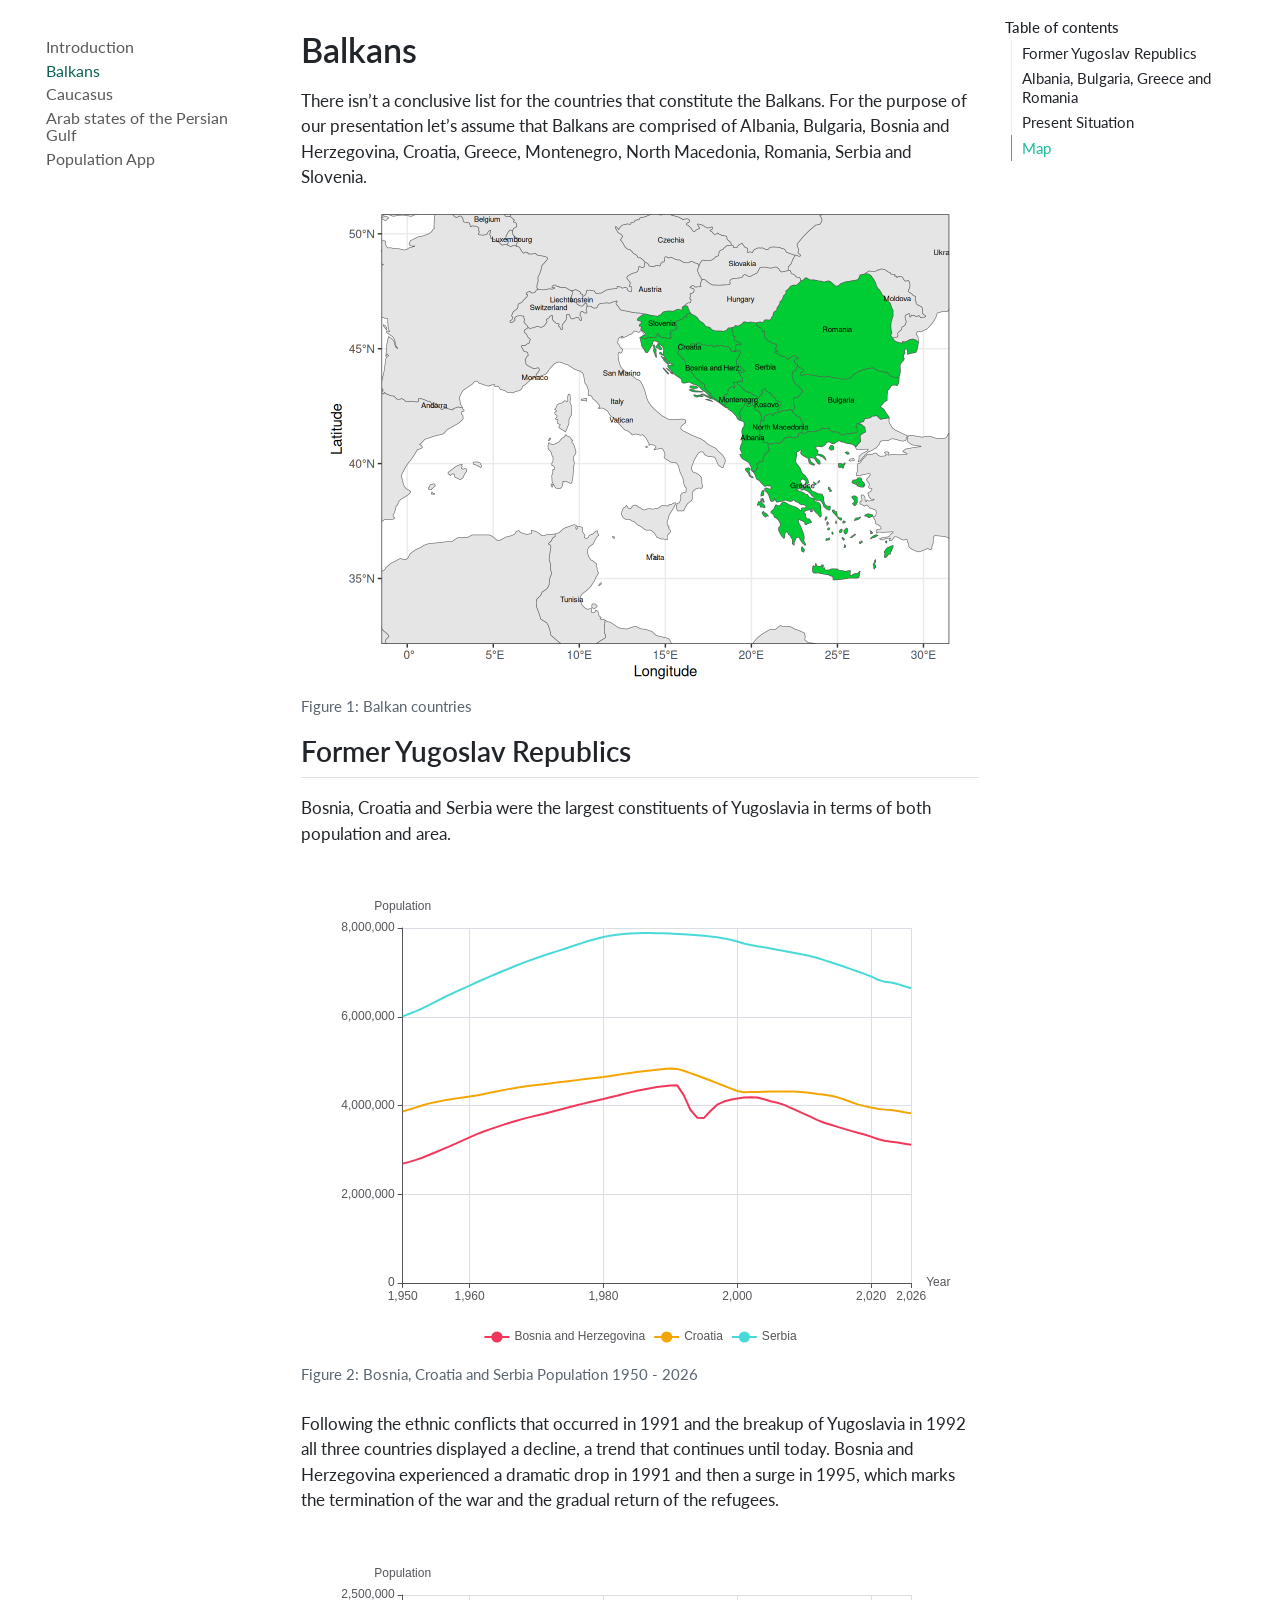
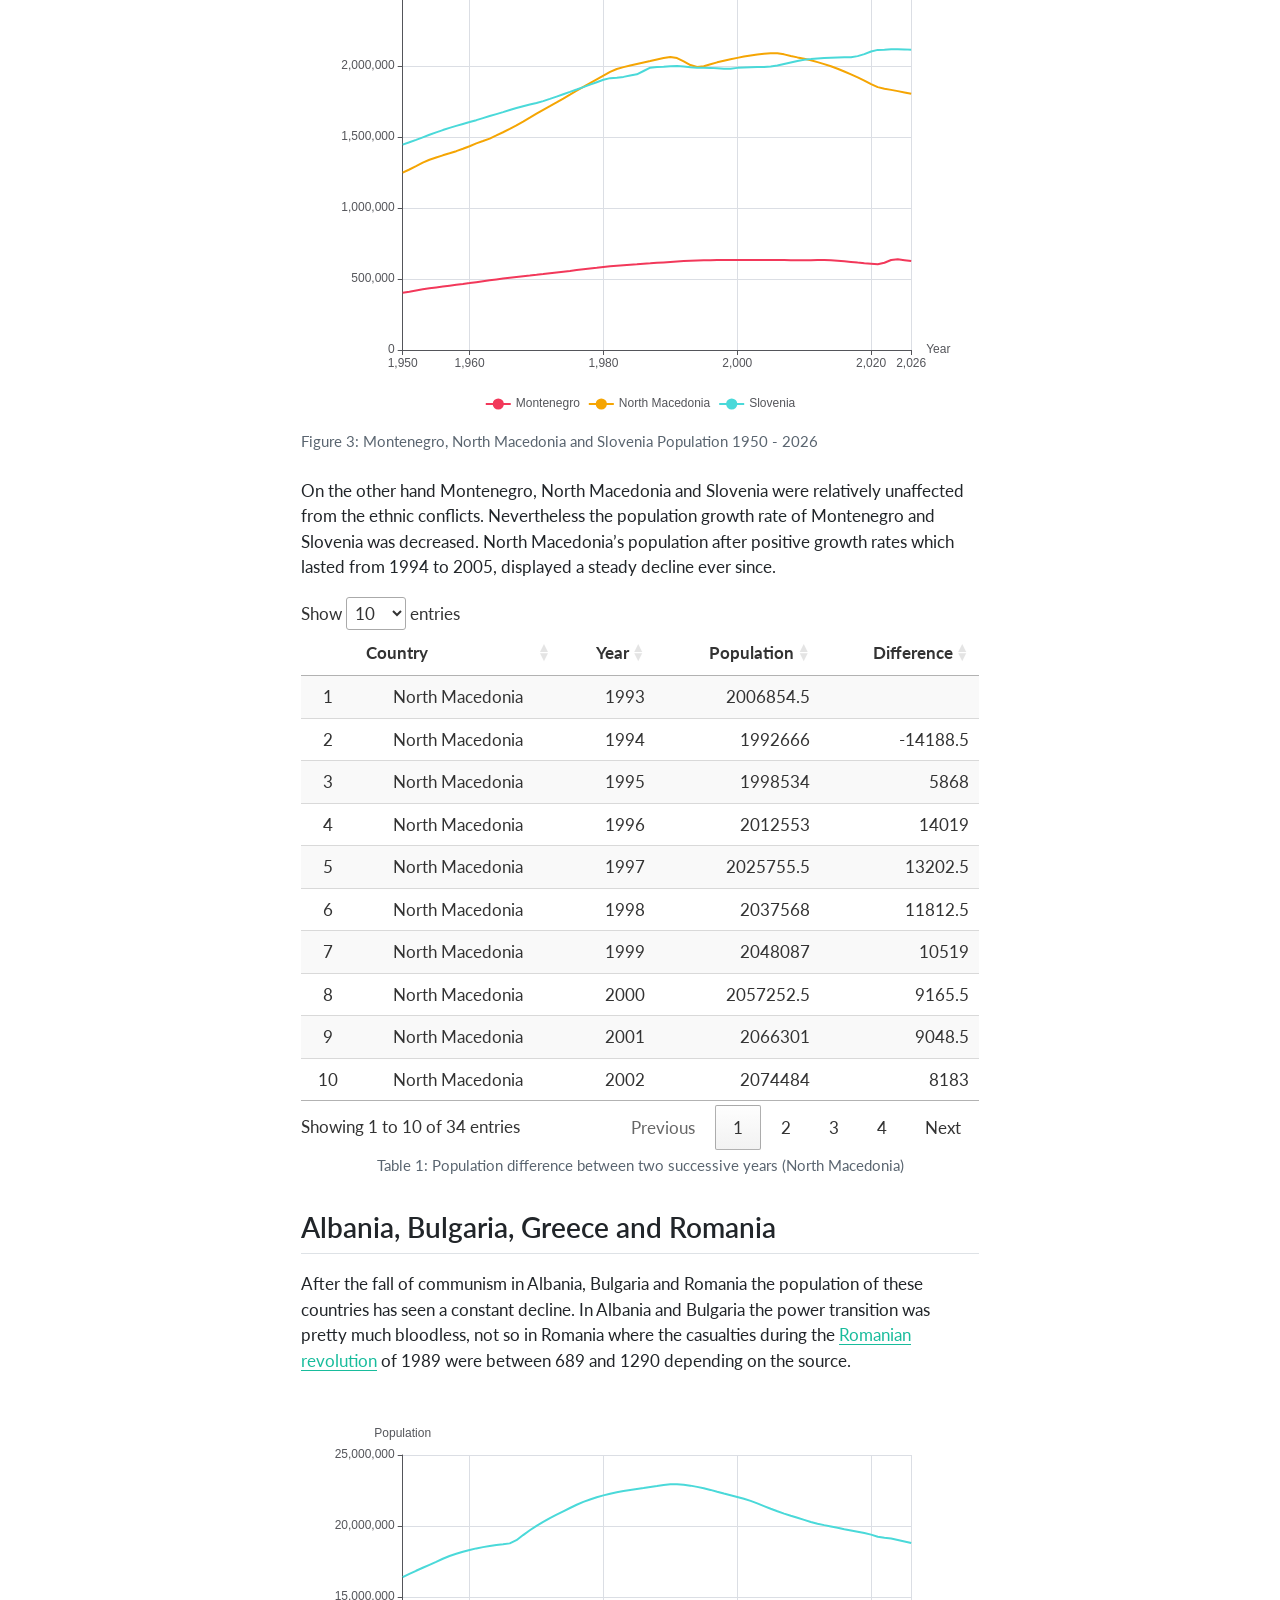
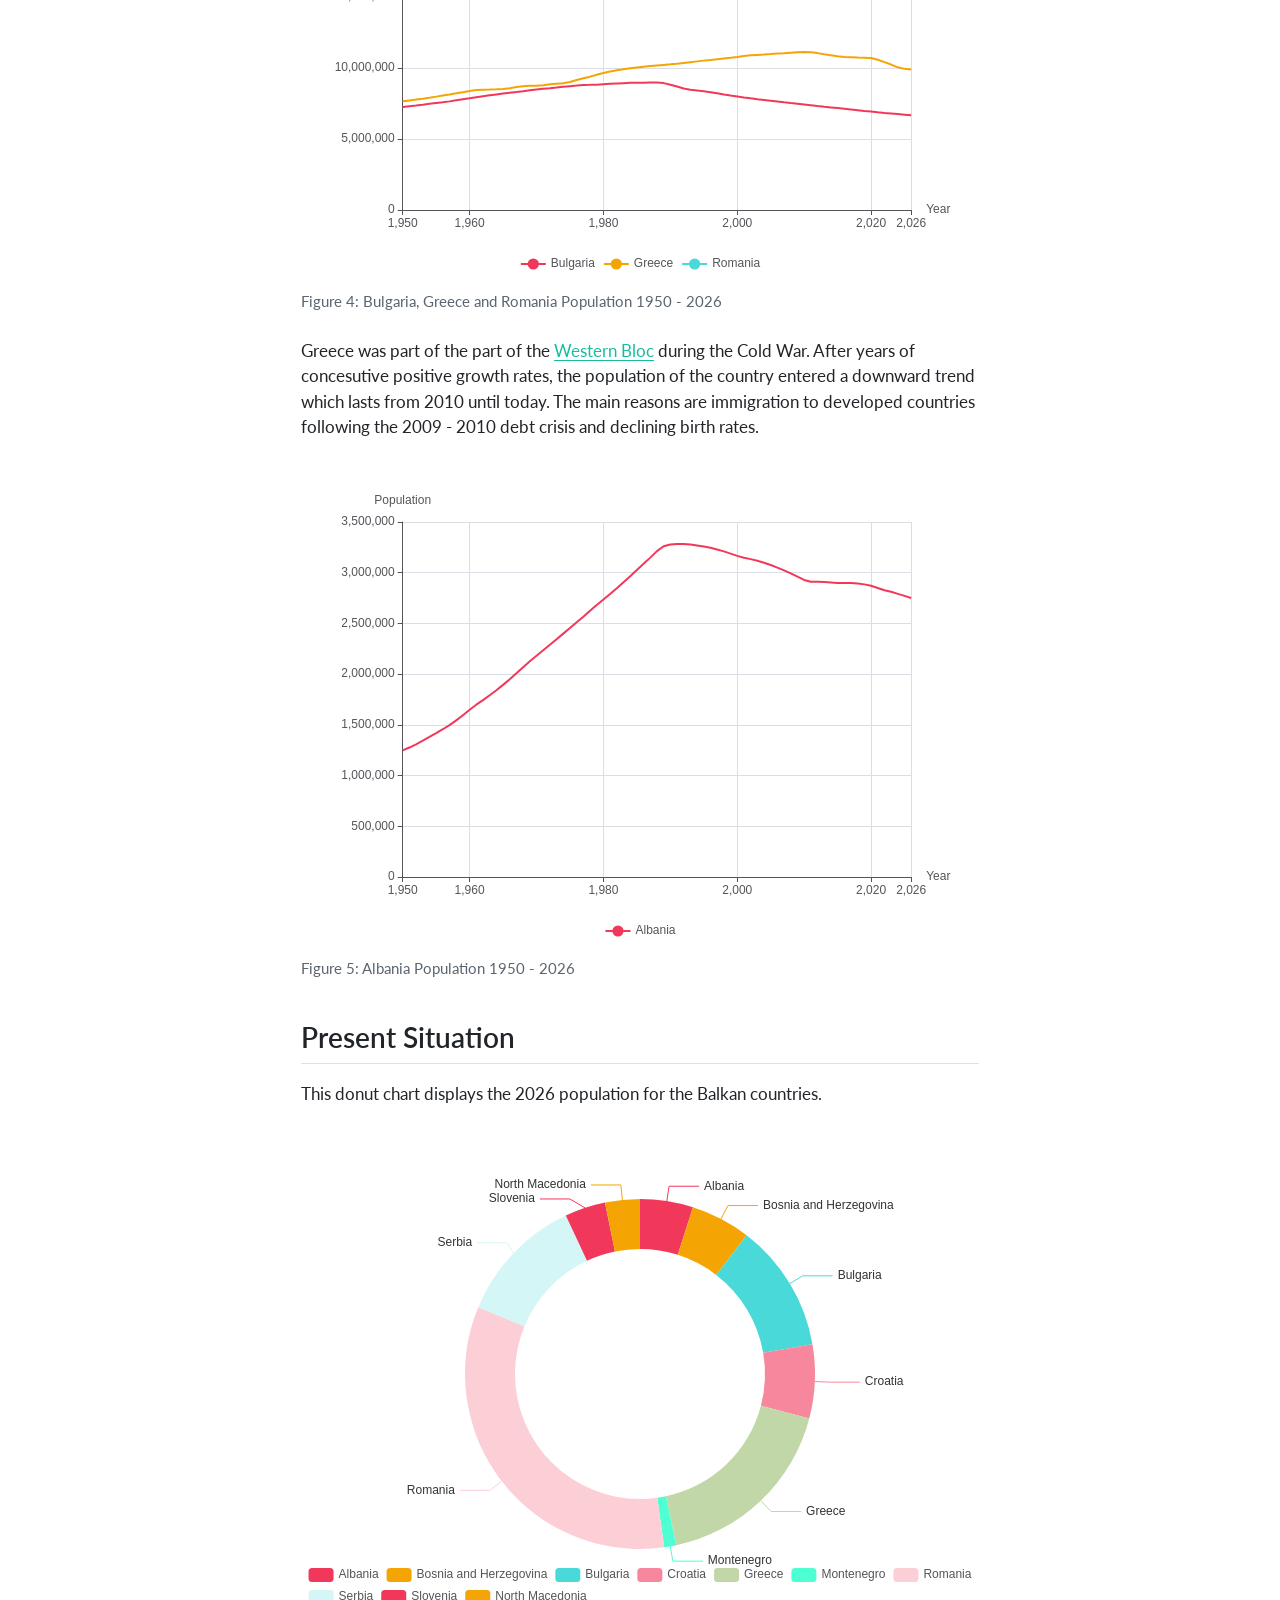
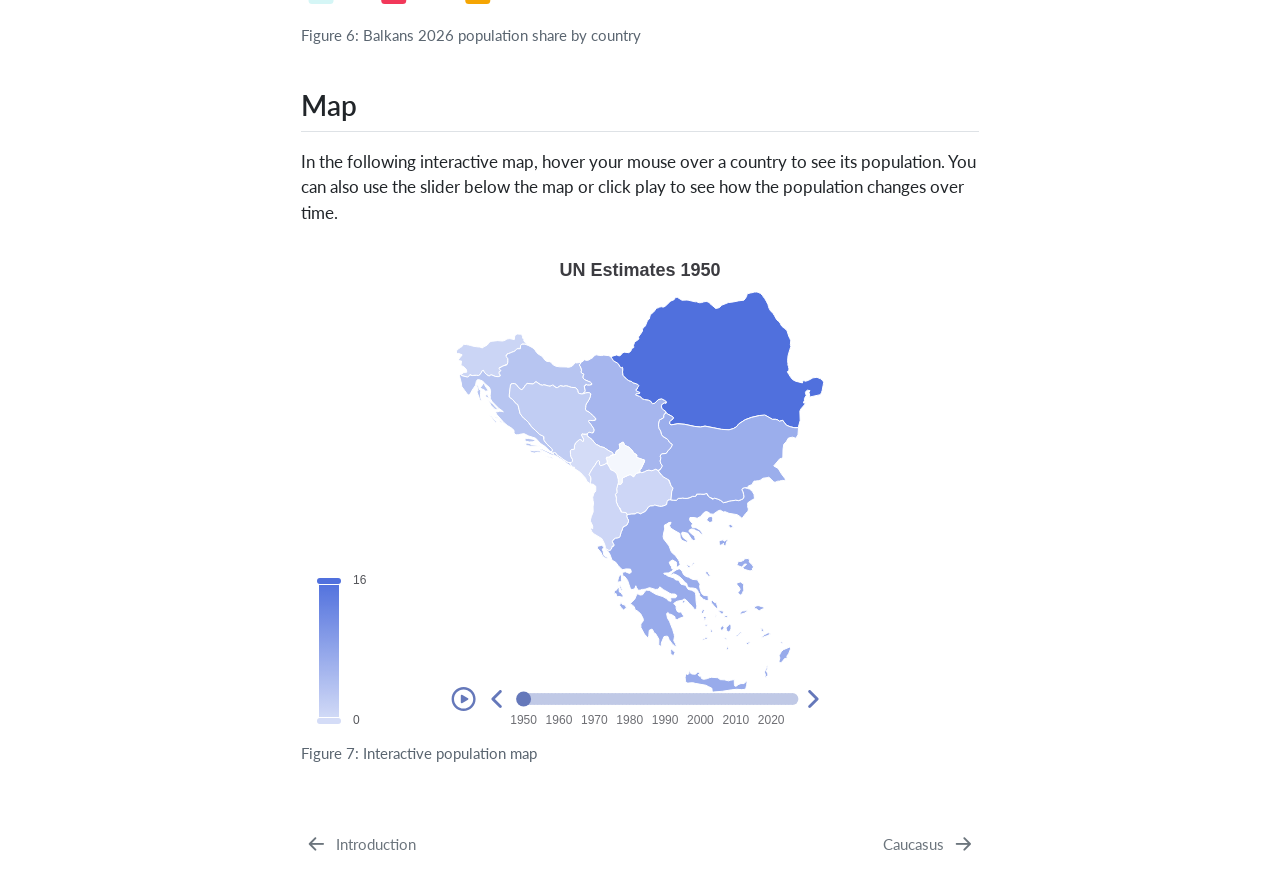
==== commit 3e1051bd: "Replaced static maps with code" ====
--- a/docs/balkans.html
+++ b/docs/balkans.html
@@ -172,15 +172,19 @@
 
 
 <p>There isn’t a conclusive list for the countries that constitute the Balkans. For the purpose of our presentation let’s assume that Balkans are comprised of Albania, Bulgaria, Bosnia and Herzegovina, Croatia, Greece, Montenegro, North Macedonia, Romania, Serbia and Slovenia.</p>
+<div class="cell">
+<div class="cell-output-display">
 <div id="fig-balkan_countries" class="quarto-float quarto-figure quarto-figure-center anchored">
 <figure class="quarto-float quarto-float-fig figure">
 <div aria-describedby="fig-balkan_countries-caption-0ceaefa1-69ba-4598-a22c-09a6ac19f8ca">
-<a href="images/balkans.png" class="lightbox" data-gallery="quarto-lightbox-gallery-1" title="Figure&nbsp;1: Balkan countries"><img src="images/balkans.png" class="img-fluid figure-img" style="width:75.0%"></a>
+<a href="balkans_files/figure-html/fig-balkan_countries-1.png" class="lightbox" data-gallery="quarto-lightbox-gallery-1" title="Figure&nbsp;1: Balkan countries"><img src="balkans_files/figure-html/fig-balkan_countries-1.png" class="img-fluid figure-img" width="672"></a>
 </div>
 <figcaption class="quarto-float-caption-bottom quarto-float-caption quarto-float-fig" id="fig-balkan_countries-caption-0ceaefa1-69ba-4598-a22c-09a6ac19f8ca">
 Figure&nbsp;1: Balkan countries
 </figcaption>
 </figure>
+</div>
+</div>
 </div>
 <section id="sec-former_yug_rep" class="level2 unnumbered">
 <h2 class="unnumbered anchored" data-anchor-id="sec-former_yug_rep">Former Yugoslav Republics</h2>
@@ -189,8 +193,8 @@
 <div id="fig-bosnia_croatia_serbia" class="cell-output-display quarto-float quarto-figure quarto-figure-center anchored">
 <figure class="quarto-float quarto-float-fig figure">
 <div aria-describedby="fig-bosnia_croatia_serbia-caption-0ceaefa1-69ba-4598-a22c-09a6ac19f8ca">
-<div class="echarts4r html-widget html-fill-item" id="htmlwidget-2509c0dff5af2183da4f" style="width:100%;height:500px;"></div>
-<script type="application/json" data-for="htmlwidget-2509c0dff5af2183da4f">{"x":{"theme":"azul","tl":false,"draw":true,"renderer":"canvas","events":[],"buttons":[],"opts":{"yAxis":[{"show":true,"name":"Population"}],"xAxis":[{"type":"value","name":"Year","min":1950,"max":2026}],"tooltip":{"trigger":"axis","backgroundColor":"#FFFFFF"},"legend":{"data":["Bosnia and Herzegovina","Croatia","Serbia"]},"series":[{"data":[{"value":[1950,2690409.5]},{"value":[1951,2730242.5]},{"value":[1952,2774682]},{"value":[1953,2829227]},{"value":[1954,2890197]},{"value":[1955,2952172.5]},{"value":[1956,3015551]},{"value":[1957,3079937]},{"value":[1958,3145429.5]},{"value":[1959,3212367.5]},{"value":[1960,3281381]},{"value":[1961,3348035.5]},{"value":[1962,3407532.5]},{"value":[1963,3461942]},{"value":[1964,3513440.5]},{"value":[1965,3562834.5]},{"value":[1966,3610562]},{"value":[1967,3656223]},{"value":[1968,3698794]},{"value":[1969,3737764.5]},{"value":[1970,3773247]},{"value":[1971,3809376]},{"value":[1972,3848270.5]},{"value":[1973,3887376]},{"value":[1974,3926472]},{"value":[1975,3965743]},{"value":[1976,4004552]},{"value":[1977,4042124]},{"value":[1978,4078240]},{"value":[1979,4113300]},{"value":[1980,4148426.000000001]},{"value":[1981,4184217.499999999]},{"value":[1982,4221100.5]},{"value":[1983,4258728]},{"value":[1984,4295536]},{"value":[1985,4330363.5]},{"value":[1986,4362115.5]},{"value":[1987,4390246]},{"value":[1988,4414403.5]},{"value":[1989,4433982.5]},{"value":[1990,4448652]},{"value":[1991,4458343.5]},{"value":[1992,4234616]},{"value":[1993,3904482]},{"value":[1994,3725412.5]},{"value":[1995,3715564.5]},{"value":[1996,3875246]},{"value":[1997,4018227]},{"value":[1998,4089356.5]},{"value":[1999,4130304.5]},{"value":[2000,4159771.5]},{"value":[2001,4179438]},{"value":[2002,4188002.499999999]},{"value":[2003,4178523]},{"value":[2004,4140987]},{"value":[2005,4096493.000000001]},{"value":[2006,4063272]},{"value":[2007,4013424]},{"value":[2008,3947544.5]},{"value":[2009,3879794]},{"value":[2010,3811471.5]},{"value":[2011,3741797.5]},{"value":[2012,3670113.5]},{"value":[2013,3610859]},{"value":[2014,3564829]},{"value":[2015,3518540.5]},{"value":[2016,3473003]},{"value":[2017,3428682.5]},{"value":[2018,3387000]},{"value":[2019,3345533]},{"value":[2020,3299349.5]},{"value":[2021,3244907.5]},{"value":[2022,3204802]},{"value":[2023,3185073]},{"value":[2024,3164253]},{"value":[2025,3140095.5]},{"value":[2026,3114241.5]}],"yAxisIndex":0,"xAxisIndex":0,"name":"Bosnia and Herzegovina","type":"line","coordinateSystem":"cartesian2d","symbol":"none"},{"data":[{"value":[1950,3864990]},{"value":[1951,3911671]},{"value":[1952,3957414]},{"value":[1953,4006121.5]},{"value":[1954,4048114]},{"value":[1955,4080735.5]},{"value":[1956,4110124]},{"value":[1957,4136703.999999999]},{"value":[1958,4160692]},{"value":[1959,4182093]},{"value":[1960,4200264]},{"value":[1961,4223427]},{"value":[1962,4255014]},{"value":[1963,4287266.5]},{"value":[1964,4317757.5]},{"value":[1965,4346705.5]},{"value":[1966,4374301.5]},{"value":[1967,4400269]},{"value":[1968,4423827.5]},{"value":[1969,4444446.5]},{"value":[1970,4462673.5]},{"value":[1971,4480162]},{"value":[1972,4497891]},{"value":[1973,4515758]},{"value":[1974,4533953]},{"value":[1975,4552730.5]},{"value":[1976,4571750]},{"value":[1977,4590622.5]},{"value":[1978,4609019.5]},{"value":[1979,4626959]},{"value":[1980,4643896.5]},{"value":[1981,4664258.5]},{"value":[1982,4689156]},{"value":[1983,4712884]},{"value":[1984,4734487.5]},{"value":[1985,4754554.5]},{"value":[1986,4773051.5]},{"value":[1987,4790209]},{"value":[1988,4806032]},{"value":[1989,4820732.5]},{"value":[1990,4835065.5]},{"value":[1991,4825157]},{"value":[1992,4782232.5]},{"value":[1993,4729742.5]},{"value":[1994,4675514]},{"value":[1995,4619360]},{"value":[1996,4562299]},{"value":[1997,4504621]},{"value":[1998,4445667.5]},{"value":[1999,4385822]},{"value":[2000,4326104.5]},{"value":[2001,4301074.5]},{"value":[2002,4305781.5]},{"value":[2003,4306686]},{"value":[2004,4310055.5]},{"value":[2005,4313946]},{"value":[2006,4315800]},{"value":[2007,4315954.5]},{"value":[2008,4314630.5]},{"value":[2009,4310530.5]},{"value":[2010,4301145.5]},{"value":[2011,4280824]},{"value":[2012,4259236.5]},{"value":[2013,4242397.5]},{"value":[2014,4219479]},{"value":[2015,4183728.5]},{"value":[2016,4136443.500000001]},{"value":[2017,4079200]},{"value":[2018,4024868]},{"value":[2019,3986334.5]},{"value":[2020,3953958]},{"value":[2021,3924610]},{"value":[2022,3907027]},{"value":[2023,3896023.5]},{"value":[2024,3875325]},{"value":[2025,3848160]},{"value":[2026,3822345]}],"yAxisIndex":0,"xAxisIndex":0,"name":"Croatia","type":"line","coordinateSystem":"cartesian2d","symbol":"none"},{"data":[{"value":[1950,6009201]},{"value":[1951,6067041.5]},{"value":[1952,6127270]},{"value":[1953,6192410.5]},{"value":[1954,6266886]},{"value":[1955,6346327]},{"value":[1956,6422768]},{"value":[1957,6496450.5]},{"value":[1958,6567232.5]},{"value":[1959,6635217.5]},{"value":[1960,6702962]},{"value":[1961,6771393.5]},{"value":[1962,6838635]},{"value":[1963,6904161.5]},{"value":[1964,6968213]},{"value":[1965,7031133.5]},{"value":[1966,7093227.5]},{"value":[1967,7154389]},{"value":[1968,7214020.5]},{"value":[1969,7271051.5]},{"value":[1970,7324424.5]},{"value":[1971,7375139.5]},{"value":[1972,7424738.5]},{"value":[1973,7473514]},{"value":[1974,7522485.5]},{"value":[1975,7572438]},{"value":[1976,7622703]},{"value":[1977,7671483.5]},{"value":[1978,7716931.5]},{"value":[1979,7758212.5]},{"value":[1980,7796280]},{"value":[1981,7827856.5]},{"value":[1982,7849649]},{"value":[1983,7864593.5]},{"value":[1984,7875051]},{"value":[1985,7881548]},{"value":[1986,7884579]},{"value":[1987,7885358.5]},{"value":[1988,7884455.5]},{"value":[1989,7881274]},{"value":[1990,7874594]},{"value":[1991,7867067]},{"value":[1992,7859808.5]},{"value":[1993,7849725.5]},{"value":[1994,7837158.5]},{"value":[1995,7823284.5]},{"value":[1996,7807721.5]},{"value":[1997,7789182.5]},{"value":[1998,7765922]},{"value":[1999,7734365]},{"value":[2000,7694605.5]},{"value":[2001,7651927]},{"value":[2002,7616743]},{"value":[2003,7590935.5]},{"value":[2004,7565841]},{"value":[2005,7539133]},{"value":[2006,7511393.5]},{"value":[2007,7482989]},{"value":[2008,7454279]},{"value":[2009,7425347.5]},{"value":[2010,7395864.5]},{"value":[2011,7364858.5]},{"value":[2012,7324623]},{"value":[2013,7276179.5]},{"value":[2014,7227202.5]},{"value":[2015,7177253]},{"value":[2016,7126083]},{"value":[2017,7073506.5]},{"value":[2018,7020019]},{"value":[2019,6966152.5]},{"value":[2020,6907812]},{"value":[2021,6835430]},{"value":[2022,6791213.5]},{"value":[2023,6773201]},{"value":[2024,6736216]},{"value":[2025,6689039]},{"value":[2026,6641964]}],"yAxisIndex":0,"xAxisIndex":0,"name":"Serbia","type":"line","coordinateSystem":"cartesian2d","symbol":"none"}]},"dispose":true},"evals":[],"jsHooks":[]}</script>
+<div class="echarts4r html-widget html-fill-item" id="htmlwidget-ab7b07fe5a651f4f6450" style="width:100%;height:500px;"></div>
+<script type="application/json" data-for="htmlwidget-ab7b07fe5a651f4f6450">{"x":{"theme":"azul","tl":false,"draw":true,"renderer":"canvas","events":[],"buttons":[],"opts":{"yAxis":[{"show":true,"name":"Population"}],"xAxis":[{"type":"value","name":"Year","min":1950,"max":2026}],"tooltip":{"trigger":"axis","backgroundColor":"#FFFFFF"},"legend":{"data":["Bosnia and Herzegovina","Croatia","Serbia"]},"series":[{"data":[{"value":[1950,2690409.5]},{"value":[1951,2730242.5]},{"value":[1952,2774682]},{"value":[1953,2829227]},{"value":[1954,2890197]},{"value":[1955,2952172.5]},{"value":[1956,3015551]},{"value":[1957,3079937]},{"value":[1958,3145429.5]},{"value":[1959,3212367.5]},{"value":[1960,3281381]},{"value":[1961,3348035.5]},{"value":[1962,3407532.5]},{"value":[1963,3461942]},{"value":[1964,3513440.5]},{"value":[1965,3562834.5]},{"value":[1966,3610562]},{"value":[1967,3656223]},{"value":[1968,3698794]},{"value":[1969,3737764.5]},{"value":[1970,3773247]},{"value":[1971,3809376]},{"value":[1972,3848270.5]},{"value":[1973,3887376]},{"value":[1974,3926472]},{"value":[1975,3965743]},{"value":[1976,4004552]},{"value":[1977,4042124]},{"value":[1978,4078240]},{"value":[1979,4113300]},{"value":[1980,4148426.000000001]},{"value":[1981,4184217.499999999]},{"value":[1982,4221100.5]},{"value":[1983,4258728]},{"value":[1984,4295536]},{"value":[1985,4330363.5]},{"value":[1986,4362115.5]},{"value":[1987,4390246]},{"value":[1988,4414403.5]},{"value":[1989,4433982.5]},{"value":[1990,4448652]},{"value":[1991,4458343.5]},{"value":[1992,4234616]},{"value":[1993,3904482]},{"value":[1994,3725412.5]},{"value":[1995,3715564.5]},{"value":[1996,3875246]},{"value":[1997,4018227]},{"value":[1998,4089356.5]},{"value":[1999,4130304.5]},{"value":[2000,4159771.5]},{"value":[2001,4179438]},{"value":[2002,4188002.499999999]},{"value":[2003,4178523]},{"value":[2004,4140987]},{"value":[2005,4096493.000000001]},{"value":[2006,4063272]},{"value":[2007,4013424]},{"value":[2008,3947544.5]},{"value":[2009,3879794]},{"value":[2010,3811471.5]},{"value":[2011,3741797.5]},{"value":[2012,3670113.5]},{"value":[2013,3610859]},{"value":[2014,3564829]},{"value":[2015,3518540.5]},{"value":[2016,3473003]},{"value":[2017,3428682.5]},{"value":[2018,3387000]},{"value":[2019,3345533]},{"value":[2020,3299349.5]},{"value":[2021,3244907.5]},{"value":[2022,3204802]},{"value":[2023,3185073]},{"value":[2024,3164253]},{"value":[2025,3140095.5]},{"value":[2026,3114241.5]}],"yAxisIndex":0,"xAxisIndex":0,"name":"Bosnia and Herzegovina","type":"line","coordinateSystem":"cartesian2d","symbol":"none"},{"data":[{"value":[1950,3864990]},{"value":[1951,3911671]},{"value":[1952,3957414]},{"value":[1953,4006121.5]},{"value":[1954,4048114]},{"value":[1955,4080735.5]},{"value":[1956,4110124]},{"value":[1957,4136703.999999999]},{"value":[1958,4160692]},{"value":[1959,4182093]},{"value":[1960,4200264]},{"value":[1961,4223427]},{"value":[1962,4255014]},{"value":[1963,4287266.5]},{"value":[1964,4317757.5]},{"value":[1965,4346705.5]},{"value":[1966,4374301.5]},{"value":[1967,4400269]},{"value":[1968,4423827.5]},{"value":[1969,4444446.5]},{"value":[1970,4462673.5]},{"value":[1971,4480162]},{"value":[1972,4497891]},{"value":[1973,4515758]},{"value":[1974,4533953]},{"value":[1975,4552730.5]},{"value":[1976,4571750]},{"value":[1977,4590622.5]},{"value":[1978,4609019.5]},{"value":[1979,4626959]},{"value":[1980,4643896.5]},{"value":[1981,4664258.5]},{"value":[1982,4689156]},{"value":[1983,4712884]},{"value":[1984,4734487.5]},{"value":[1985,4754554.5]},{"value":[1986,4773051.5]},{"value":[1987,4790209]},{"value":[1988,4806032]},{"value":[1989,4820732.5]},{"value":[1990,4835065.5]},{"value":[1991,4825157]},{"value":[1992,4782232.5]},{"value":[1993,4729742.5]},{"value":[1994,4675514]},{"value":[1995,4619360]},{"value":[1996,4562299]},{"value":[1997,4504621]},{"value":[1998,4445667.5]},{"value":[1999,4385822]},{"value":[2000,4326104.5]},{"value":[2001,4301074.5]},{"value":[2002,4305781.5]},{"value":[2003,4306686]},{"value":[2004,4310055.5]},{"value":[2005,4313946]},{"value":[2006,4315800]},{"value":[2007,4315954.5]},{"value":[2008,4314630.5]},{"value":[2009,4310530.5]},{"value":[2010,4301145.5]},{"value":[2011,4280824]},{"value":[2012,4259236.5]},{"value":[2013,4242397.5]},{"value":[2014,4219479]},{"value":[2015,4183728.5]},{"value":[2016,4136443.500000001]},{"value":[2017,4079200]},{"value":[2018,4024868]},{"value":[2019,3986334.5]},{"value":[2020,3953958]},{"value":[2021,3924610]},{"value":[2022,3907027]},{"value":[2023,3896023.5]},{"value":[2024,3875325]},{"value":[2025,3848160]},{"value":[2026,3822345]}],"yAxisIndex":0,"xAxisIndex":0,"name":"Croatia","type":"line","coordinateSystem":"cartesian2d","symbol":"none"},{"data":[{"value":[1950,6009201]},{"value":[1951,6067041.5]},{"value":[1952,6127270]},{"value":[1953,6192410.5]},{"value":[1954,6266886]},{"value":[1955,6346327]},{"value":[1956,6422768]},{"value":[1957,6496450.5]},{"value":[1958,6567232.5]},{"value":[1959,6635217.5]},{"value":[1960,6702962]},{"value":[1961,6771393.5]},{"value":[1962,6838635]},{"value":[1963,6904161.5]},{"value":[1964,6968213]},{"value":[1965,7031133.5]},{"value":[1966,7093227.5]},{"value":[1967,7154389]},{"value":[1968,7214020.5]},{"value":[1969,7271051.5]},{"value":[1970,7324424.5]},{"value":[1971,7375139.5]},{"value":[1972,7424738.5]},{"value":[1973,7473514]},{"value":[1974,7522485.5]},{"value":[1975,7572438]},{"value":[1976,7622703]},{"value":[1977,7671483.5]},{"value":[1978,7716931.5]},{"value":[1979,7758212.5]},{"value":[1980,7796280]},{"value":[1981,7827856.5]},{"value":[1982,7849649]},{"value":[1983,7864593.5]},{"value":[1984,7875051]},{"value":[1985,7881548]},{"value":[1986,7884579]},{"value":[1987,7885358.5]},{"value":[1988,7884455.5]},{"value":[1989,7881274]},{"value":[1990,7874594]},{"value":[1991,7867067]},{"value":[1992,7859808.5]},{"value":[1993,7849725.5]},{"value":[1994,7837158.5]},{"value":[1995,7823284.5]},{"value":[1996,7807721.5]},{"value":[1997,7789182.5]},{"value":[1998,7765922]},{"value":[1999,7734365]},{"value":[2000,7694605.5]},{"value":[2001,7651927]},{"value":[2002,7616743]},{"value":[2003,7590935.5]},{"value":[2004,7565841]},{"value":[2005,7539133]},{"value":[2006,7511393.5]},{"value":[2007,7482989]},{"value":[2008,7454279]},{"value":[2009,7425347.5]},{"value":[2010,7395864.5]},{"value":[2011,7364858.5]},{"value":[2012,7324623]},{"value":[2013,7276179.5]},{"value":[2014,7227202.5]},{"value":[2015,7177253]},{"value":[2016,7126083]},{"value":[2017,7073506.5]},{"value":[2018,7020019]},{"value":[2019,6966152.5]},{"value":[2020,6907812]},{"value":[2021,6835430]},{"value":[2022,6791213.5]},{"value":[2023,6773201]},{"value":[2024,6736216]},{"value":[2025,6689039]},{"value":[2026,6641964]}],"yAxisIndex":0,"xAxisIndex":0,"name":"Serbia","type":"line","coordinateSystem":"cartesian2d","symbol":"none"}]},"dispose":true},"evals":[],"jsHooks":[]}</script>
 </div>
 <figcaption class="quarto-float-caption-bottom quarto-float-caption quarto-float-fig" id="fig-bosnia_croatia_serbia-caption-0ceaefa1-69ba-4598-a22c-09a6ac19f8ca">
 Figure&nbsp;2: Bosnia, Croatia and Serbia Population 1950 - 2026
@@ -203,8 +207,8 @@
 <div id="fig-montenegro_north_macedonia_slovenia" class="cell-output-display quarto-float quarto-figure quarto-figure-center anchored">
 <figure class="quarto-float quarto-float-fig figure">
 <div aria-describedby="fig-montenegro_north_macedonia_slovenia-caption-0ceaefa1-69ba-4598-a22c-09a6ac19f8ca">
-<div class="echarts4r html-widget html-fill-item" id="htmlwidget-58375de3c4932b4a3d91" style="width:100%;height:500px;"></div>
-<script type="application/json" data-for="htmlwidget-58375de3c4932b4a3d91">{"x":{"theme":"azul","tl":false,"draw":true,"renderer":"canvas","events":[],"buttons":[],"opts":{"yAxis":[{"show":true,"name":"Population"}],"xAxis":[{"type":"value","name":"Year","min":1950,"max":2026}],"tooltip":{"trigger":"axis","backgroundColor":"#FFFFFF"},"legend":{"data":["Montenegro","North Macedonia","Slovenia"]},"series":[{"data":[{"value":[1950,402512.5]},{"value":[1951,410073]},{"value":[1952,418900]},{"value":[1953,427479]},{"value":[1954,434371]},{"value":[1955,440583.5]},{"value":[1956,446689.5]},{"value":[1957,452741]},{"value":[1958,458805.5]},{"value":[1959,464898.5]},{"value":[1960,471197]},{"value":[1961,477827]},{"value":[1962,484441.5]},{"value":[1963,490788.5]},{"value":[1964,496930.5]},{"value":[1965,502892]},{"value":[1966,508633.5]},{"value":[1967,514096]},{"value":[1968,519308]},{"value":[1969,524445.5]},{"value":[1970,529671]},{"value":[1971,535108.5]},{"value":[1972,540698]},{"value":[1973,546262]},{"value":[1974,551732]},{"value":[1975,557151]},{"value":[1976,562629.5]},{"value":[1977,568093]},{"value":[1978,573516]},{"value":[1979,579011.5]},{"value":[1980,584820]},{"value":[1981,589908.5]},{"value":[1982,593628.5]},{"value":[1983,596956]},{"value":[1984,600247]},{"value":[1985,603499.5]},{"value":[1986,606795.5]},{"value":[1987,610170]},{"value":[1988,613584.5]},{"value":[1989,617042]},{"value":[1990,620497]},{"value":[1991,623559]},{"value":[1992,626019.5]},{"value":[1993,628099]},{"value":[1994,629878]},{"value":[1995,631381]},{"value":[1996,632619.5]},{"value":[1997,633532.5]},{"value":[1998,634090.5]},{"value":[1999,634282.5]},{"value":[2000,634193.5]},{"value":[2001,633991]},{"value":[2002,633766.5]},{"value":[2003,633559.5]},{"value":[2004,633753.5]},{"value":[2005,634050]},{"value":[2006,633871]},{"value":[2007,633378.5]},{"value":[2008,632844.5]},{"value":[2009,632437.5]},{"value":[2010,632088.5]},{"value":[2011,632687.5]},{"value":[2012,633540]},{"value":[2013,633202.5]},{"value":[2014,631375.5]},{"value":[2015,628145]},{"value":[2016,624248.5]},{"value":[2017,620113.5]},{"value":[2018,615795]},{"value":[2019,611666.5]},{"value":[2020,607935]},{"value":[2021,603850.5]},{"value":[2022,614647.5]},{"value":[2023,633552]},{"value":[2024,638478.5]},{"value":[2025,632729]},{"value":[2026,626233]}],"yAxisIndex":0,"xAxisIndex":0,"name":"Montenegro","type":"line","coordinateSystem":"cartesian2d","symbol":"none"},{"data":[{"value":[1950,1248683]},{"value":[1951,1271035]},{"value":[1952,1294530]},{"value":[1953,1319471]},{"value":[1954,1340006.5]},{"value":[1955,1355675.5]},{"value":[1956,1370917.5]},{"value":[1957,1385255]},{"value":[1958,1400115.5]},{"value":[1959,1417075]},{"value":[1960,1435059]},{"value":[1961,1455171.5]},{"value":[1962,1471744.5]},{"value":[1963,1488737.5]},{"value":[1964,1510900]},{"value":[1965,1533465.5]},{"value":[1966,1557349]},{"value":[1967,1582492]},{"value":[1968,1608930]},{"value":[1969,1636345.5]},{"value":[1970,1664208]},{"value":[1971,1691216.5]},{"value":[1972,1717395]},{"value":[1973,1743816.5]},{"value":[1974,1770545]},{"value":[1975,1797972]},{"value":[1976,1825830]},{"value":[1977,1853138]},{"value":[1978,1879847]},{"value":[1979,1906523]},{"value":[1980,1933038]},{"value":[1981,1959065.5]},{"value":[1982,1978955.5]},{"value":[1983,1991901]},{"value":[1984,2003399]},{"value":[1985,2014330.5]},{"value":[1986,2024732]},{"value":[1987,2035157]},{"value":[1988,2045737.5]},{"value":[1989,2055649]},{"value":[1990,2063689.5]},{"value":[1991,2055994]},{"value":[1992,2032523]},{"value":[1993,2006854.5]},{"value":[1994,1992666]},{"value":[1995,1998534]},{"value":[1996,2012553]},{"value":[1997,2025755.5]},{"value":[1998,2037568]},{"value":[1999,2048087]},{"value":[2000,2057252.5]},{"value":[2001,2066301]},{"value":[2002,2074484]},{"value":[2003,2081411]},{"value":[2004,2086580.5]},{"value":[2005,2089806.5]},{"value":[2006,2089233]},{"value":[2007,2081972]},{"value":[2008,2070834]},{"value":[2009,2060598.5]},{"value":[2010,2051505]},{"value":[2011,2040445.5]},{"value":[2012,2027288.5]},{"value":[2013,2013280]},{"value":[2014,1997833.5]},{"value":[2015,1980366]},{"value":[2016,1961259.5]},{"value":[2017,1940878.5]},{"value":[2018,1919728.5]},{"value":[2019,1897641]},{"value":[2020,1872015.5]},{"value":[2021,1851107.5]},{"value":[2022,1840233]},{"value":[2023,1831801.5]},{"value":[2024,1823009]},{"value":[2025,1813791]},{"value":[2026,1804062.5]}],"yAxisIndex":0,"xAxisIndex":0,"name":"North Macedonia","type":"line","coordinateSystem":"cartesian2d","symbol":"none"},{"data":[{"value":[1950,1446357.5]},{"value":[1951,1462727]},{"value":[1952,1479662]},{"value":[1953,1497553]},{"value":[1954,1515598]},{"value":[1955,1532629.5]},{"value":[1956,1548764.5]},{"value":[1957,1564148.5]},{"value":[1958,1578541]},{"value":[1959,1592111]},{"value":[1960,1605074]},{"value":[1961,1618559.5]},{"value":[1962,1633081]},{"value":[1963,1647436.5]},{"value":[1964,1661346]},{"value":[1965,1675317.5]},{"value":[1966,1689635.5]},{"value":[1967,1703869.5]},{"value":[1968,1716925.5]},{"value":[1969,1728683]},{"value":[1970,1739861]},{"value":[1971,1752711]},{"value":[1972,1768217]},{"value":[1973,1784571.5]},{"value":[1974,1801036.5]},{"value":[1975,1817598]},{"value":[1976,1834357]},{"value":[1977,1851321]},{"value":[1978,1868518]},{"value":[1979,1885906]},{"value":[1980,1903069]},{"value":[1981,1914592.5]},{"value":[1982,1917975]},{"value":[1983,1923354.5]},{"value":[1984,1932706]},{"value":[1985,1941471.5]},{"value":[1986,1964835.5]},{"value":[1987,1988020.5]},{"value":[1988,1993516.5]},{"value":[1989,1995458.5]},{"value":[1990,1998007]},{"value":[1991,1999193]},{"value":[1992,1995858.5]},{"value":[1993,1990810.5]},{"value":[1994,1988262]},{"value":[1995,1988095]},{"value":[1996,1986793]},{"value":[1997,1984397.5]},{"value":[1998,1980064.5]},{"value":[1999,1981194]},{"value":[2000,1986816]},{"value":[2001,1989679]},{"value":[2002,1991571.5]},{"value":[2003,1992490]},{"value":[2004,1993545]},{"value":[2005,1996913.5]},{"value":[2006,2003114]},{"value":[2007,2014157.5]},{"value":[2008,2025085.5]},{"value":[2009,2035608]},{"value":[2010,2044612]},{"value":[2011,2048804]},{"value":[2012,2053321]},{"value":[2013,2056441.5]},{"value":[2014,2058400.5]},{"value":[2015,2059947]},{"value":[2016,2061373]},{"value":[2017,2062410]},{"value":[2018,2069480.5]},{"value":[2019,2083439.5]},{"value":[2020,2102419.5]},{"value":[2021,2113494]},{"value":[2022,2115228]},{"value":[2023,2118396]},{"value":[2024,2118696.5]},{"value":[2025,2117072]},{"value":[2026,2114573.5]}],"yAxisIndex":0,"xAxisIndex":0,"name":"Slovenia","type":"line","coordinateSystem":"cartesian2d","symbol":"none"}]},"dispose":true},"evals":[],"jsHooks":[]}</script>
+<div class="echarts4r html-widget html-fill-item" id="htmlwidget-ba1fe01258eaf1fe3fed" style="width:100%;height:500px;"></div>
+<script type="application/json" data-for="htmlwidget-ba1fe01258eaf1fe3fed">{"x":{"theme":"azul","tl":false,"draw":true,"renderer":"canvas","events":[],"buttons":[],"opts":{"yAxis":[{"show":true,"name":"Population"}],"xAxis":[{"type":"value","name":"Year","min":1950,"max":2026}],"tooltip":{"trigger":"axis","backgroundColor":"#FFFFFF"},"legend":{"data":["Montenegro","North Macedonia","Slovenia"]},"series":[{"data":[{"value":[1950,402512.5]},{"value":[1951,410073]},{"value":[1952,418900]},{"value":[1953,427479]},{"value":[1954,434371]},{"value":[1955,440583.5]},{"value":[1956,446689.5]},{"value":[1957,452741]},{"value":[1958,458805.5]},{"value":[1959,464898.5]},{"value":[1960,471197]},{"value":[1961,477827]},{"value":[1962,484441.5]},{"value":[1963,490788.5]},{"value":[1964,496930.5]},{"value":[1965,502892]},{"value":[1966,508633.5]},{"value":[1967,514096]},{"value":[1968,519308]},{"value":[1969,524445.5]},{"value":[1970,529671]},{"value":[1971,535108.5]},{"value":[1972,540698]},{"value":[1973,546262]},{"value":[1974,551732]},{"value":[1975,557151]},{"value":[1976,562629.5]},{"value":[1977,568093]},{"value":[1978,573516]},{"value":[1979,579011.5]},{"value":[1980,584820]},{"value":[1981,589908.5]},{"value":[1982,593628.5]},{"value":[1983,596956]},{"value":[1984,600247]},{"value":[1985,603499.5]},{"value":[1986,606795.5]},{"value":[1987,610170]},{"value":[1988,613584.5]},{"value":[1989,617042]},{"value":[1990,620497]},{"value":[1991,623559]},{"value":[1992,626019.5]},{"value":[1993,628099]},{"value":[1994,629878]},{"value":[1995,631381]},{"value":[1996,632619.5]},{"value":[1997,633532.5]},{"value":[1998,634090.5]},{"value":[1999,634282.5]},{"value":[2000,634193.5]},{"value":[2001,633991]},{"value":[2002,633766.5]},{"value":[2003,633559.5]},{"value":[2004,633753.5]},{"value":[2005,634050]},{"value":[2006,633871]},{"value":[2007,633378.5]},{"value":[2008,632844.5]},{"value":[2009,632437.5]},{"value":[2010,632088.5]},{"value":[2011,632687.5]},{"value":[2012,633540]},{"value":[2013,633202.5]},{"value":[2014,631375.5]},{"value":[2015,628145]},{"value":[2016,624248.5]},{"value":[2017,620113.5]},{"value":[2018,615795]},{"value":[2019,611666.5]},{"value":[2020,607935]},{"value":[2021,603850.5]},{"value":[2022,614647.5]},{"value":[2023,633552]},{"value":[2024,638478.5]},{"value":[2025,632729]},{"value":[2026,626233]}],"yAxisIndex":0,"xAxisIndex":0,"name":"Montenegro","type":"line","coordinateSystem":"cartesian2d","symbol":"none"},{"data":[{"value":[1950,1248683]},{"value":[1951,1271035]},{"value":[1952,1294530]},{"value":[1953,1319471]},{"value":[1954,1340006.5]},{"value":[1955,1355675.5]},{"value":[1956,1370917.5]},{"value":[1957,1385255]},{"value":[1958,1400115.5]},{"value":[1959,1417075]},{"value":[1960,1435059]},{"value":[1961,1455171.5]},{"value":[1962,1471744.5]},{"value":[1963,1488737.5]},{"value":[1964,1510900]},{"value":[1965,1533465.5]},{"value":[1966,1557349]},{"value":[1967,1582492]},{"value":[1968,1608930]},{"value":[1969,1636345.5]},{"value":[1970,1664208]},{"value":[1971,1691216.5]},{"value":[1972,1717395]},{"value":[1973,1743816.5]},{"value":[1974,1770545]},{"value":[1975,1797972]},{"value":[1976,1825830]},{"value":[1977,1853138]},{"value":[1978,1879847]},{"value":[1979,1906523]},{"value":[1980,1933038]},{"value":[1981,1959065.5]},{"value":[1982,1978955.5]},{"value":[1983,1991901]},{"value":[1984,2003399]},{"value":[1985,2014330.5]},{"value":[1986,2024732]},{"value":[1987,2035157]},{"value":[1988,2045737.5]},{"value":[1989,2055649]},{"value":[1990,2063689.5]},{"value":[1991,2055994]},{"value":[1992,2032523]},{"value":[1993,2006854.5]},{"value":[1994,1992666]},{"value":[1995,1998534]},{"value":[1996,2012553]},{"value":[1997,2025755.5]},{"value":[1998,2037568]},{"value":[1999,2048087]},{"value":[2000,2057252.5]},{"value":[2001,2066301]},{"value":[2002,2074484]},{"value":[2003,2081411]},{"value":[2004,2086580.5]},{"value":[2005,2089806.5]},{"value":[2006,2089233]},{"value":[2007,2081972]},{"value":[2008,2070834]},{"value":[2009,2060598.5]},{"value":[2010,2051505]},{"value":[2011,2040445.5]},{"value":[2012,2027288.5]},{"value":[2013,2013280]},{"value":[2014,1997833.5]},{"value":[2015,1980366]},{"value":[2016,1961259.5]},{"value":[2017,1940878.5]},{"value":[2018,1919728.5]},{"value":[2019,1897641]},{"value":[2020,1872015.5]},{"value":[2021,1851107.5]},{"value":[2022,1840233]},{"value":[2023,1831801.5]},{"value":[2024,1823009]},{"value":[2025,1813791]},{"value":[2026,1804062.5]}],"yAxisIndex":0,"xAxisIndex":0,"name":"North Macedonia","type":"line","coordinateSystem":"cartesian2d","symbol":"none"},{"data":[{"value":[1950,1446357.5]},{"value":[1951,1462727]},{"value":[1952,1479662]},{"value":[1953,1497553]},{"value":[1954,1515598]},{"value":[1955,1532629.5]},{"value":[1956,1548764.5]},{"value":[1957,1564148.5]},{"value":[1958,1578541]},{"value":[1959,1592111]},{"value":[1960,1605074]},{"value":[1961,1618559.5]},{"value":[1962,1633081]},{"value":[1963,1647436.5]},{"value":[1964,1661346]},{"value":[1965,1675317.5]},{"value":[1966,1689635.5]},{"value":[1967,1703869.5]},{"value":[1968,1716925.5]},{"value":[1969,1728683]},{"value":[1970,1739861]},{"value":[1971,1752711]},{"value":[1972,1768217]},{"value":[1973,1784571.5]},{"value":[1974,1801036.5]},{"value":[1975,1817598]},{"value":[1976,1834357]},{"value":[1977,1851321]},{"value":[1978,1868518]},{"value":[1979,1885906]},{"value":[1980,1903069]},{"value":[1981,1914592.5]},{"value":[1982,1917975]},{"value":[1983,1923354.5]},{"value":[1984,1932706]},{"value":[1985,1941471.5]},{"value":[1986,1964835.5]},{"value":[1987,1988020.5]},{"value":[1988,1993516.5]},{"value":[1989,1995458.5]},{"value":[1990,1998007]},{"value":[1991,1999193]},{"value":[1992,1995858.5]},{"value":[1993,1990810.5]},{"value":[1994,1988262]},{"value":[1995,1988095]},{"value":[1996,1986793]},{"value":[1997,1984397.5]},{"value":[1998,1980064.5]},{"value":[1999,1981194]},{"value":[2000,1986816]},{"value":[2001,1989679]},{"value":[2002,1991571.5]},{"value":[2003,1992490]},{"value":[2004,1993545]},{"value":[2005,1996913.5]},{"value":[2006,2003114]},{"value":[2007,2014157.5]},{"value":[2008,2025085.5]},{"value":[2009,2035608]},{"value":[2010,2044612]},{"value":[2011,2048804]},{"value":[2012,2053321]},{"value":[2013,2056441.5]},{"value":[2014,2058400.5]},{"value":[2015,2059947]},{"value":[2016,2061373]},{"value":[2017,2062410]},{"value":[2018,2069480.5]},{"value":[2019,2083439.5]},{"value":[2020,2102419.5]},{"value":[2021,2113494]},{"value":[2022,2115228]},{"value":[2023,2118396]},{"value":[2024,2118696.5]},{"value":[2025,2117072]},{"value":[2026,2114573.5]}],"yAxisIndex":0,"xAxisIndex":0,"name":"Slovenia","type":"line","coordinateSystem":"cartesian2d","symbol":"none"}]},"dispose":true},"evals":[],"jsHooks":[]}</script>
 </div>
 <figcaption class="quarto-float-caption-bottom quarto-float-caption quarto-float-fig" id="fig-montenegro_north_macedonia_slovenia-caption-0ceaefa1-69ba-4598-a22c-09a6ac19f8ca">
 Figure&nbsp;3: Montenegro, North Macedonia and Slovenia Population 1950 - 2026
@@ -218,8 +222,8 @@
 <figure class="quarto-float quarto-float-tbl figure">
 <div aria-describedby="tbl-north_macedonia_diff_table-caption-0ceaefa1-69ba-4598-a22c-09a6ac19f8ca">
 <div class="cell-output-display">
-<div class="datatables html-widget html-fill-item" id="htmlwidget-4c54c5b806bd04a775a1" style="width:100%;height:auto;"></div>
-<script type="application/json" data-for="htmlwidget-4c54c5b806bd04a775a1">{"x":{"filter":"none","vertical":false,"data":[["1","2","3","4","5","6","7","8","9","10","11","12","13","14","15","16","17","18","19","20","21","22","23","24","25","26","27","28","29","30","31","32","33","34"],["North Macedonia","North Macedonia","North Macedonia","North Macedonia","North Macedonia","North Macedonia","North Macedonia","North Macedonia","North Macedonia","North Macedonia","North Macedonia","North Macedonia","North Macedonia","North Macedonia","North Macedonia","North Macedonia","North Macedonia","North Macedonia","North Macedonia","North Macedonia","North Macedonia","North Macedonia","North Macedonia","North Macedonia","North Macedonia","North Macedonia","North Macedonia","North Macedonia","North Macedonia","North Macedonia","North Macedonia","North Macedonia","North Macedonia","North Macedonia"],[1993,1994,1995,1996,1997,1998,1999,2000,2001,2002,2003,2004,2005,2006,2007,2008,2009,2010,2011,2012,2013,2014,2015,2016,2017,2018,2019,2020,2021,2022,2023,2024,2025,2026],[2006854.5,1992666,1998534,2012553,2025755.5,2037568,2048087,2057252.5,2066301,2074484,2081411,2086580.5,2089806.5,2089233,2081972,2070834,2060598.5,2051505,2040445.5,2027288.5,2013280,1997833.5,1980366,1961259.5,1940878.5,1919728.5,1897641,1872015.5,1851107.5,1840233,1831801.5,1823009,1813791,1804062.5],[null,-14188.5,5868,14019,13202.5,11812.5,10519,9165.5,9048.5,8183,6927,5169.5,3226,-573.5,-7261,-11138,-10235.5,-9093.5,-11059.5,-13157,-14008.5,-15446.5,-17467.5,-19106.5,-20381,-21150,-22087.5,-25625.5,-20908,-10874.5,-8431.5,-8792.5,-9218,-9728.5]],"container":"<table class=\"display\">\n  <thead>\n    <tr>\n      <th> <\/th>\n      <th>Country<\/th>\n      <th>Year<\/th>\n      <th>Population<\/th>\n      <th>Difference<\/th>\n    <\/tr>\n  <\/thead>\n<\/table>","options":{"searching":false,"columnDefs":[{"className":"dt-right","targets":[2,3,4]},{"orderable":false,"targets":0},{"name":" ","targets":0},{"name":"Country","targets":1},{"name":"Year","targets":2},{"name":"Population","targets":3},{"name":"Difference","targets":4}],"order":[],"autoWidth":false,"orderClasses":false},"selection":{"mode":"multiple","selected":null,"target":"row","selectable":null}},"evals":[],"jsHooks":[]}</script>
+<div class="datatables html-widget html-fill-item" id="htmlwidget-4a1d739d0952c6311772" style="width:100%;height:auto;"></div>
+<script type="application/json" data-for="htmlwidget-4a1d739d0952c6311772">{"x":{"filter":"none","vertical":false,"data":[["1","2","3","4","5","6","7","8","9","10","11","12","13","14","15","16","17","18","19","20","21","22","23","24","25","26","27","28","29","30","31","32","33","34"],["North Macedonia","North Macedonia","North Macedonia","North Macedonia","North Macedonia","North Macedonia","North Macedonia","North Macedonia","North Macedonia","North Macedonia","North Macedonia","North Macedonia","North Macedonia","North Macedonia","North Macedonia","North Macedonia","North Macedonia","North Macedonia","North Macedonia","North Macedonia","North Macedonia","North Macedonia","North Macedonia","North Macedonia","North Macedonia","North Macedonia","North Macedonia","North Macedonia","North Macedonia","North Macedonia","North Macedonia","North Macedonia","North Macedonia","North Macedonia"],[1993,1994,1995,1996,1997,1998,1999,2000,2001,2002,2003,2004,2005,2006,2007,2008,2009,2010,2011,2012,2013,2014,2015,2016,2017,2018,2019,2020,2021,2022,2023,2024,2025,2026],[2006854.5,1992666,1998534,2012553,2025755.5,2037568,2048087,2057252.5,2066301,2074484,2081411,2086580.5,2089806.5,2089233,2081972,2070834,2060598.5,2051505,2040445.5,2027288.5,2013280,1997833.5,1980366,1961259.5,1940878.5,1919728.5,1897641,1872015.5,1851107.5,1840233,1831801.5,1823009,1813791,1804062.5],[null,-14188.5,5868,14019,13202.5,11812.5,10519,9165.5,9048.5,8183,6927,5169.5,3226,-573.5,-7261,-11138,-10235.5,-9093.5,-11059.5,-13157,-14008.5,-15446.5,-17467.5,-19106.5,-20381,-21150,-22087.5,-25625.5,-20908,-10874.5,-8431.5,-8792.5,-9218,-9728.5]],"container":"<table class=\"display\">\n  <thead>\n    <tr>\n      <th> <\/th>\n      <th>Country<\/th>\n      <th>Year<\/th>\n      <th>Population<\/th>\n      <th>Difference<\/th>\n    <\/tr>\n  <\/thead>\n<\/table>","options":{"searching":false,"columnDefs":[{"className":"dt-right","targets":[2,3,4]},{"orderable":false,"targets":0},{"name":" ","targets":0},{"name":"Country","targets":1},{"name":"Year","targets":2},{"name":"Population","targets":3},{"name":"Difference","targets":4}],"order":[],"autoWidth":false,"orderClasses":false},"selection":{"mode":"multiple","selected":null,"target":"row","selectable":null}},"evals":[],"jsHooks":[]}</script>
 </div>
 </div>
 <figcaption class="quarto-float-caption-bottom quarto-float-caption quarto-float-tbl" id="tbl-north_macedonia_diff_table-caption-0ceaefa1-69ba-4598-a22c-09a6ac19f8ca">
@@ -236,8 +240,8 @@
 <div id="fig-bulgaria_greece_romania" class="cell-output-display quarto-float quarto-figure quarto-figure-center anchored">
 <figure class="quarto-float quarto-float-fig figure">
 <div aria-describedby="fig-bulgaria_greece_romania-caption-0ceaefa1-69ba-4598-a22c-09a6ac19f8ca">
-<div class="echarts4r html-widget html-fill-item" id="htmlwidget-8295d584bb7408ef3255" style="width:100%;height:500px;"></div>
-<script type="application/json" data-for="htmlwidget-8295d584bb7408ef3255">{"x":{"theme":"azul","tl":false,"draw":true,"renderer":"canvas","events":[],"buttons":[],"opts":{"yAxis":[{"show":true,"name":"Population"}],"xAxis":[{"type":"value","name":"Year","min":1950,"max":2026}],"tooltip":{"trigger":"axis","backgroundColor":"#FFFFFF"},"legend":{"data":["Bulgaria","Greece","Romania"]},"series":[{"data":[{"value":[1950,7248510.5]},{"value":[1951,7314434.5]},{"value":[1952,7361952]},{"value":[1953,7415922.5]},{"value":[1954,7476268.5]},{"value":[1955,7533654]},{"value":[1956,7587165.5]},{"value":[1957,7649539.5]},{"value":[1958,7724891.5]},{"value":[1959,7794173.5]},{"value":[1960,7862926.5]},{"value":[1961,7938300]},{"value":[1962,8008325]},{"value":[1963,8073731]},{"value":[1964,8140084.5]},{"value":[1965,8202416.499999999]},{"value":[1966,8258785.5]},{"value":[1967,8311124]},{"value":[1968,8370638.000000001]},{"value":[1969,8435276.5]},{"value":[1970,8490824.5]},{"value":[1971,8538898]},{"value":[1972,8579912.5]},{"value":[1973,8624800.5]},{"value":[1974,8682755]},{"value":[1975,8723148.5]},{"value":[1976,8759437.5]},{"value":[1977,8804686]},{"value":[1978,8813746.5]},{"value":[1979,8824992]},{"value":[1980,8859536.5]},{"value":[1981,8887801]},{"value":[1982,8912732]},{"value":[1983,8933325.5]},{"value":[1984,8952604]},{"value":[1985,8958854]},{"value":[1986,8963469]},{"value":[1987,8976204.5]},{"value":[1988,8985715]},{"value":[1989,8936380.5]},{"value":[1990,8822365]},{"value":[1991,8695797]},{"value":[1992,8559100.5]},{"value":[1993,8466533]},{"value":[1994,8416917.5]},{"value":[1995,8357574.000000001]},{"value":[1996,8291397.999999999]},{"value":[1997,8217102.000000001]},{"value":[1998,8138194.5]},{"value":[1999,8067462.5]},{"value":[2000,8000519.5]},{"value":[2001,7928452]},{"value":[2002,7861942.5]},{"value":[2003,7804409.5]},{"value":[2004,7749430]},{"value":[2005,7695049.5]},{"value":[2006,7640294]},{"value":[2007,7586888]},{"value":[2008,7535591.5]},{"value":[2009,7488011.5]},{"value":[2010,7437598.5]},{"value":[2011,7380025]},{"value":[2012,7317013.5]},{"value":[2013,7264599.5]},{"value":[2014,7223449.5]},{"value":[2015,7177517]},{"value":[2016,7127434]},{"value":[2017,7075635.5]},{"value":[2018,7024745.5]},{"value":[2019,6975469]},{"value":[2020,6933652]},{"value":[2021,6877225.5]},{"value":[2022,6825864]},{"value":[2023,6795803]},{"value":[2024,6757688.5]},{"value":[2025,6714559.5]},{"value":[2026,6667659.5]}],"yAxisIndex":0,"xAxisIndex":0,"name":"Bulgaria","type":"line","coordinateSystem":"cartesian2d","symbol":"none"},{"data":[{"value":[1950,7651079]},{"value":[1951,7712870.5]},{"value":[1952,7775542]},{"value":[1953,7841270]},{"value":[1954,7910867]},{"value":[1955,7984710.5]},{"value":[1956,8060988]},{"value":[1957,8136974]},{"value":[1958,8214995.500000001]},{"value":[1959,8297710.499999999]},{"value":[1960,8384491.5]},{"value":[1961,8447002]},{"value":[1962,8473376]},{"value":[1963,8488375]},{"value":[1964,8504002]},{"value":[1965,8521363]},{"value":[1966,8579991.5]},{"value":[1967,8655156.5]},{"value":[1968,8717917]},{"value":[1969,8747072.5]},{"value":[1970,8747776]},{"value":[1971,8787037.5]},{"value":[1972,8849378]},{"value":[1973,8893400]},{"value":[1974,8929114]},{"value":[1975,9016966.5]},{"value":[1976,9160209]},{"value":[1977,9282021]},{"value":[1978,9389966.5]},{"value":[1979,9526003.5]},{"value":[1980,9653414]},{"value":[1981,9754402]},{"value":[1982,9837470]},{"value":[1983,9911493]},{"value":[1984,9978782]},{"value":[1985,10037037]},{"value":[1986,10088762.5]},{"value":[1987,10134534.5]},{"value":[1988,10177006.5]},{"value":[1989,10218039]},{"value":[1990,10258487]},{"value":[1991,10306644]},{"value":[1992,10359894.5]},{"value":[1993,10412750.5]},{"value":[1994,10466259.5]},{"value":[1995,10519234.5]},{"value":[1996,10570080]},{"value":[1997,10622325]},{"value":[1998,10675409]},{"value":[1999,10727950.5]},{"value":[2000,10782635]},{"value":[2001,10843163.5]},{"value":[2002,10890285.5]},{"value":[2003,10918471]},{"value":[2004,10947365.5]},{"value":[2005,10981333.5]},{"value":[2006,11016103.5]},{"value":[2007,11045736.5]},{"value":[2008,11076872]},{"value":[2009,11108069]},{"value":[2010,11124670]},{"value":[2011,11108843.5]},{"value":[2012,11048297.5]},{"value":[2013,10967540.5]},{"value":[2014,10893166.5]},{"value":[2015,10820902.5]},{"value":[2016,10775504]},{"value":[2017,10753533.5]},{"value":[2018,10730843.5]},{"value":[2019,10718575.5]},{"value":[2020,10699369]},{"value":[2021,10579561]},{"value":[2022,10412480]},{"value":[2023,10242908.5]},{"value":[2024,10047816.5]},{"value":[2025,9938844.5]},{"value":[2026,9897115.5]}],"yAxisIndex":0,"xAxisIndex":0,"name":"Greece","type":"line","coordinateSystem":"cartesian2d","symbol":"none"},{"data":[{"value":[1950,16397279]},{"value":[1951,16625600]},{"value":[1952,16846047]},{"value":[1953,17057698]},{"value":[1954,17266663.5]},{"value":[1955,17475268.5]},{"value":[1956,17691495.5]},{"value":[1957,17887289]},{"value":[1958,18046129]},{"value":[1959,18187698.5]},{"value":[1960,18313495]},{"value":[1961,18422514]},{"value":[1962,18511669.5]},{"value":[1963,18587430]},{"value":[1964,18655401.5]},{"value":[1965,18713054]},{"value":[1966,18776259]},{"value":[1967,18998555]},{"value":[1968,19361055]},{"value":[1969,19701808]},{"value":[1970,20011624.5]},{"value":[1971,20293482.5]},{"value":[1972,20555576]},{"value":[1973,20798323.5]},{"value":[1974,21033552]},{"value":[1975,21268070]},{"value":[1976,21497683.5]},{"value":[1977,21700177.5]},{"value":[1978,21868066.5]},{"value":[1979,22019623.5]},{"value":[1980,22154771]},{"value":[1981,22272789.5]},{"value":[1982,22374442.5]},{"value":[1983,22459207]},{"value":[1984,22533998.5]},{"value":[1985,22605820]},{"value":[1986,22674742.5]},{"value":[1987,22745591.5]},{"value":[1988,22815429.5]},{"value":[1989,22887640.5]},{"value":[1990,22939530]},{"value":[1991,22947413.5]},{"value":[1992,22912392.5]},{"value":[1993,22842250.5]},{"value":[1994,22756242.5]},{"value":[1995,22657723]},{"value":[1996,22541910]},{"value":[1997,22411512.5]},{"value":[1998,22284900.5]},{"value":[1999,22166159]},{"value":[2000,22046261.5]},{"value":[2001,21919917.5]},{"value":[2002,21770016.5]},{"value":[2003,21593450.5]},{"value":[2004,21403217.5]},{"value":[2005,21213387.5]},{"value":[2006,21035732.5]},{"value":[2007,20870716]},{"value":[2008,20718742]},{"value":[2009,20576926.5]},{"value":[2010,20432574]},{"value":[2011,20282011]},{"value":[2012,20158452.5]},{"value":[2013,20062921]},{"value":[2014,19968174]},{"value":[2015,19871019.5]},{"value":[2016,19777050.5]},{"value":[2017,19689401.5]},{"value":[2018,19597872]},{"value":[2019,19501542]},{"value":[2020,19392469]},{"value":[2021,19248161]},{"value":[2022,19166772.5]},{"value":[2023,19118478.5]},{"value":[2024,19015088]},{"value":[2025,18908650.5]},{"value":[2026,18800604.5]}],"yAxisIndex":0,"xAxisIndex":0,"name":"Romania","type":"line","coordinateSystem":"cartesian2d","symbol":"none"}]},"dispose":true},"evals":[],"jsHooks":[]}</script>
+<div class="echarts4r html-widget html-fill-item" id="htmlwidget-b424f85efb31bd5b4148" style="width:100%;height:500px;"></div>
+<script type="application/json" data-for="htmlwidget-b424f85efb31bd5b4148">{"x":{"theme":"azul","tl":false,"draw":true,"renderer":"canvas","events":[],"buttons":[],"opts":{"yAxis":[{"show":true,"name":"Population"}],"xAxis":[{"type":"value","name":"Year","min":1950,"max":2026}],"tooltip":{"trigger":"axis","backgroundColor":"#FFFFFF"},"legend":{"data":["Bulgaria","Greece","Romania"]},"series":[{"data":[{"value":[1950,7248510.5]},{"value":[1951,7314434.5]},{"value":[1952,7361952]},{"value":[1953,7415922.5]},{"value":[1954,7476268.5]},{"value":[1955,7533654]},{"value":[1956,7587165.5]},{"value":[1957,7649539.5]},{"value":[1958,7724891.5]},{"value":[1959,7794173.5]},{"value":[1960,7862926.5]},{"value":[1961,7938300]},{"value":[1962,8008325]},{"value":[1963,8073731]},{"value":[1964,8140084.5]},{"value":[1965,8202416.499999999]},{"value":[1966,8258785.5]},{"value":[1967,8311124]},{"value":[1968,8370638.000000001]},{"value":[1969,8435276.5]},{"value":[1970,8490824.5]},{"value":[1971,8538898]},{"value":[1972,8579912.5]},{"value":[1973,8624800.5]},{"value":[1974,8682755]},{"value":[1975,8723148.5]},{"value":[1976,8759437.5]},{"value":[1977,8804686]},{"value":[1978,8813746.5]},{"value":[1979,8824992]},{"value":[1980,8859536.5]},{"value":[1981,8887801]},{"value":[1982,8912732]},{"value":[1983,8933325.5]},{"value":[1984,8952604]},{"value":[1985,8958854]},{"value":[1986,8963469]},{"value":[1987,8976204.5]},{"value":[1988,8985715]},{"value":[1989,8936380.5]},{"value":[1990,8822365]},{"value":[1991,8695797]},{"value":[1992,8559100.5]},{"value":[1993,8466533]},{"value":[1994,8416917.5]},{"value":[1995,8357574.000000001]},{"value":[1996,8291397.999999999]},{"value":[1997,8217102.000000001]},{"value":[1998,8138194.5]},{"value":[1999,8067462.5]},{"value":[2000,8000519.5]},{"value":[2001,7928452]},{"value":[2002,7861942.5]},{"value":[2003,7804409.5]},{"value":[2004,7749430]},{"value":[2005,7695049.5]},{"value":[2006,7640294]},{"value":[2007,7586888]},{"value":[2008,7535591.5]},{"value":[2009,7488011.5]},{"value":[2010,7437598.5]},{"value":[2011,7380025]},{"value":[2012,7317013.5]},{"value":[2013,7264599.5]},{"value":[2014,7223449.5]},{"value":[2015,7177517]},{"value":[2016,7127434]},{"value":[2017,7075635.5]},{"value":[2018,7024745.5]},{"value":[2019,6975469]},{"value":[2020,6933652]},{"value":[2021,6877225.5]},{"value":[2022,6825864]},{"value":[2023,6795803]},{"value":[2024,6757688.5]},{"value":[2025,6714559.5]},{"value":[2026,6667659.5]}],"yAxisIndex":0,"xAxisIndex":0,"name":"Bulgaria","type":"line","coordinateSystem":"cartesian2d","symbol":"none"},{"data":[{"value":[1950,7651079]},{"value":[1951,7712870.5]},{"value":[1952,7775542]},{"value":[1953,7841270]},{"value":[1954,7910867]},{"value":[1955,7984710.5]},{"value":[1956,8060988]},{"value":[1957,8136974]},{"value":[1958,8214995.500000001]},{"value":[1959,8297710.499999999]},{"value":[1960,8384491.5]},{"value":[1961,8447002]},{"value":[1962,8473376]},{"value":[1963,8488375]},{"value":[1964,8504002]},{"value":[1965,8521363]},{"value":[1966,8579991.5]},{"value":[1967,8655156.5]},{"value":[1968,8717917]},{"value":[1969,8747072.5]},{"value":[1970,8747776]},{"value":[1971,8787037.5]},{"value":[1972,8849378]},{"value":[1973,8893400]},{"value":[1974,8929114]},{"value":[1975,9016966.5]},{"value":[1976,9160209]},{"value":[1977,9282021]},{"value":[1978,9389966.5]},{"value":[1979,9526003.5]},{"value":[1980,9653414]},{"value":[1981,9754402]},{"value":[1982,9837470]},{"value":[1983,9911493]},{"value":[1984,9978782]},{"value":[1985,10037037]},{"value":[1986,10088762.5]},{"value":[1987,10134534.5]},{"value":[1988,10177006.5]},{"value":[1989,10218039]},{"value":[1990,10258487]},{"value":[1991,10306644]},{"value":[1992,10359894.5]},{"value":[1993,10412750.5]},{"value":[1994,10466259.5]},{"value":[1995,10519234.5]},{"value":[1996,10570080]},{"value":[1997,10622325]},{"value":[1998,10675409]},{"value":[1999,10727950.5]},{"value":[2000,10782635]},{"value":[2001,10843163.5]},{"value":[2002,10890285.5]},{"value":[2003,10918471]},{"value":[2004,10947365.5]},{"value":[2005,10981333.5]},{"value":[2006,11016103.5]},{"value":[2007,11045736.5]},{"value":[2008,11076872]},{"value":[2009,11108069]},{"value":[2010,11124670]},{"value":[2011,11108843.5]},{"value":[2012,11048297.5]},{"value":[2013,10967540.5]},{"value":[2014,10893166.5]},{"value":[2015,10820902.5]},{"value":[2016,10775504]},{"value":[2017,10753533.5]},{"value":[2018,10730843.5]},{"value":[2019,10718575.5]},{"value":[2020,10699369]},{"value":[2021,10579561]},{"value":[2022,10412480]},{"value":[2023,10242908.5]},{"value":[2024,10047816.5]},{"value":[2025,9938844.5]},{"value":[2026,9897115.5]}],"yAxisIndex":0,"xAxisIndex":0,"name":"Greece","type":"line","coordinateSystem":"cartesian2d","symbol":"none"},{"data":[{"value":[1950,16397279]},{"value":[1951,16625600]},{"value":[1952,16846047]},{"value":[1953,17057698]},{"value":[1954,17266663.5]},{"value":[1955,17475268.5]},{"value":[1956,17691495.5]},{"value":[1957,17887289]},{"value":[1958,18046129]},{"value":[1959,18187698.5]},{"value":[1960,18313495]},{"value":[1961,18422514]},{"value":[1962,18511669.5]},{"value":[1963,18587430]},{"value":[1964,18655401.5]},{"value":[1965,18713054]},{"value":[1966,18776259]},{"value":[1967,18998555]},{"value":[1968,19361055]},{"value":[1969,19701808]},{"value":[1970,20011624.5]},{"value":[1971,20293482.5]},{"value":[1972,20555576]},{"value":[1973,20798323.5]},{"value":[1974,21033552]},{"value":[1975,21268070]},{"value":[1976,21497683.5]},{"value":[1977,21700177.5]},{"value":[1978,21868066.5]},{"value":[1979,22019623.5]},{"value":[1980,22154771]},{"value":[1981,22272789.5]},{"value":[1982,22374442.5]},{"value":[1983,22459207]},{"value":[1984,22533998.5]},{"value":[1985,22605820]},{"value":[1986,22674742.5]},{"value":[1987,22745591.5]},{"value":[1988,22815429.5]},{"value":[1989,22887640.5]},{"value":[1990,22939530]},{"value":[1991,22947413.5]},{"value":[1992,22912392.5]},{"value":[1993,22842250.5]},{"value":[1994,22756242.5]},{"value":[1995,22657723]},{"value":[1996,22541910]},{"value":[1997,22411512.5]},{"value":[1998,22284900.5]},{"value":[1999,22166159]},{"value":[2000,22046261.5]},{"value":[2001,21919917.5]},{"value":[2002,21770016.5]},{"value":[2003,21593450.5]},{"value":[2004,21403217.5]},{"value":[2005,21213387.5]},{"value":[2006,21035732.5]},{"value":[2007,20870716]},{"value":[2008,20718742]},{"value":[2009,20576926.5]},{"value":[2010,20432574]},{"value":[2011,20282011]},{"value":[2012,20158452.5]},{"value":[2013,20062921]},{"value":[2014,19968174]},{"value":[2015,19871019.5]},{"value":[2016,19777050.5]},{"value":[2017,19689401.5]},{"value":[2018,19597872]},{"value":[2019,19501542]},{"value":[2020,19392469]},{"value":[2021,19248161]},{"value":[2022,19166772.5]},{"value":[2023,19118478.5]},{"value":[2024,19015088]},{"value":[2025,18908650.5]},{"value":[2026,18800604.5]}],"yAxisIndex":0,"xAxisIndex":0,"name":"Romania","type":"line","coordinateSystem":"cartesian2d","symbol":"none"}]},"dispose":true},"evals":[],"jsHooks":[]}</script>
 </div>
 <figcaption class="quarto-float-caption-bottom quarto-float-caption quarto-float-fig" id="fig-bulgaria_greece_romania-caption-0ceaefa1-69ba-4598-a22c-09a6ac19f8ca">
 Figure&nbsp;4: Bulgaria, Greece and Romania Population 1950 - 2026
@@ -250,8 +254,8 @@
 <div id="fig-albania" class="cell-output-display quarto-float quarto-figure quarto-figure-center anchored">
 <figure class="quarto-float quarto-float-fig figure">
 <div aria-describedby="fig-albania-caption-0ceaefa1-69ba-4598-a22c-09a6ac19f8ca">
-<div class="echarts4r html-widget html-fill-item" id="htmlwidget-6c099987cd7baef803a7" style="width:100%;height:500px;"></div>
-<script type="application/json" data-for="htmlwidget-6c099987cd7baef803a7">{"x":{"theme":"azul","tl":false,"draw":true,"renderer":"canvas","events":[],"buttons":[],"opts":{"yAxis":[{"show":true,"name":"Population"}],"xAxis":[{"type":"value","name":"Year","min":1950,"max":2026}],"tooltip":{"trigger":"axis","backgroundColor":"#FFFFFF"},"legend":{"data":["Albania"]},"series":[{"data":[{"value":[1950,1247851]},{"value":[1951,1276365.5]},{"value":[1952,1308360]},{"value":[1953,1343575.5]},{"value":[1954,1381087]},{"value":[1955,1418849.5]},{"value":[1956,1456820]},{"value":[1957,1497956]},{"value":[1958,1543978.5]},{"value":[1959,1595011]},{"value":[1960,1649387]},{"value":[1961,1698790.5]},{"value":[1962,1743733]},{"value":[1963,1791285]},{"value":[1964,1841441.5]},{"value":[1965,1894312]},{"value":[1966,1950044.5]},{"value":[1967,2008520.5]},{"value":[1968,2068841]},{"value":[1969,2126875]},{"value":[1970,2181219.5]},{"value":[1971,2234992]},{"value":[1972,2289265.5]},{"value":[1973,2344105]},{"value":[1974,2399401]},{"value":[1975,2454859]},{"value":[1976,2510580]},{"value":[1977,2566599.5]},{"value":[1978,2624621]},{"value":[1979,2681384.5]},{"value":[1980,2735416]},{"value":[1981,2790413]},{"value":[1982,2846907.5]},{"value":[1983,2905130]},{"value":[1984,2964958]},{"value":[1985,3026241.5]},{"value":[1986,3087652]},{"value":[1987,3148838.5]},{"value":[1988,3212919]},{"value":[1989,3260373.5]},{"value":[1990,3277966]},{"value":[1991,3282602.5]},{"value":[1992,3282501]},{"value":[1993,3277824.5]},{"value":[1994,3269409.5]},{"value":[1995,3258567]},{"value":[1996,3245678]},{"value":[1997,3229659.5]},{"value":[1998,3210132.5]},{"value":[1999,3188595.5]},{"value":[2000,3166147.5]},{"value":[2001,3147943.5]},{"value":[2002,3134092]},{"value":[2003,3118087.5]},{"value":[2004,3098657.5]},{"value":[2005,3076159]},{"value":[2006,3050808.5]},{"value":[2007,3022887]},{"value":[2008,2992930.5]},{"value":[2009,2961479.5]},{"value":[2010,2928721.5]},{"value":[2011,2911504]},{"value":[2012,2910004]},{"value":[2013,2907572.5]},{"value":[2014,2903749.5]},{"value":[2015,2898632]},{"value":[2016,2897866.5]},{"value":[2017,2898242.5]},{"value":[2018,2894231]},{"value":[2019,2885009.5]},{"value":[2020,2871953.5]},{"value":[2021,2849635.5]},{"value":[2022,2827608]},{"value":[2023,2811655]},{"value":[2024,2791764.5]},{"value":[2025,2771507.5]},{"value":[2026,2751025]}],"yAxisIndex":0,"xAxisIndex":0,"name":"Albania","type":"line","coordinateSystem":"cartesian2d","symbol":"none"}]},"dispose":true},"evals":[],"jsHooks":[]}</script>
+<div class="echarts4r html-widget html-fill-item" id="htmlwidget-0d1168cb90b53d2efed8" style="width:100%;height:500px;"></div>
+<script type="application/json" data-for="htmlwidget-0d1168cb90b53d2efed8">{"x":{"theme":"azul","tl":false,"draw":true,"renderer":"canvas","events":[],"buttons":[],"opts":{"yAxis":[{"show":true,"name":"Population"}],"xAxis":[{"type":"value","name":"Year","min":1950,"max":2026}],"tooltip":{"trigger":"axis","backgroundColor":"#FFFFFF"},"legend":{"data":["Albania"]},"series":[{"data":[{"value":[1950,1247851]},{"value":[1951,1276365.5]},{"value":[1952,1308360]},{"value":[1953,1343575.5]},{"value":[1954,1381087]},{"value":[1955,1418849.5]},{"value":[1956,1456820]},{"value":[1957,1497956]},{"value":[1958,1543978.5]},{"value":[1959,1595011]},{"value":[1960,1649387]},{"value":[1961,1698790.5]},{"value":[1962,1743733]},{"value":[1963,1791285]},{"value":[1964,1841441.5]},{"value":[1965,1894312]},{"value":[1966,1950044.5]},{"value":[1967,2008520.5]},{"value":[1968,2068841]},{"value":[1969,2126875]},{"value":[1970,2181219.5]},{"value":[1971,2234992]},{"value":[1972,2289265.5]},{"value":[1973,2344105]},{"value":[1974,2399401]},{"value":[1975,2454859]},{"value":[1976,2510580]},{"value":[1977,2566599.5]},{"value":[1978,2624621]},{"value":[1979,2681384.5]},{"value":[1980,2735416]},{"value":[1981,2790413]},{"value":[1982,2846907.5]},{"value":[1983,2905130]},{"value":[1984,2964958]},{"value":[1985,3026241.5]},{"value":[1986,3087652]},{"value":[1987,3148838.5]},{"value":[1988,3212919]},{"value":[1989,3260373.5]},{"value":[1990,3277966]},{"value":[1991,3282602.5]},{"value":[1992,3282501]},{"value":[1993,3277824.5]},{"value":[1994,3269409.5]},{"value":[1995,3258567]},{"value":[1996,3245678]},{"value":[1997,3229659.5]},{"value":[1998,3210132.5]},{"value":[1999,3188595.5]},{"value":[2000,3166147.5]},{"value":[2001,3147943.5]},{"value":[2002,3134092]},{"value":[2003,3118087.5]},{"value":[2004,3098657.5]},{"value":[2005,3076159]},{"value":[2006,3050808.5]},{"value":[2007,3022887]},{"value":[2008,2992930.5]},{"value":[2009,2961479.5]},{"value":[2010,2928721.5]},{"value":[2011,2911504]},{"value":[2012,2910004]},{"value":[2013,2907572.5]},{"value":[2014,2903749.5]},{"value":[2015,2898632]},{"value":[2016,2897866.5]},{"value":[2017,2898242.5]},{"value":[2018,2894231]},{"value":[2019,2885009.5]},{"value":[2020,2871953.5]},{"value":[2021,2849635.5]},{"value":[2022,2827608]},{"value":[2023,2811655]},{"value":[2024,2791764.5]},{"value":[2025,2771507.5]},{"value":[2026,2751025]}],"yAxisIndex":0,"xAxisIndex":0,"name":"Albania","type":"line","coordinateSystem":"cartesian2d","symbol":"none"}]},"dispose":true},"evals":[],"jsHooks":[]}</script>
 </div>
 <figcaption class="quarto-float-caption-bottom quarto-float-caption quarto-float-fig" id="fig-albania-caption-0ceaefa1-69ba-4598-a22c-09a6ac19f8ca">
 Figure&nbsp;5: Albania Population 1950 - 2026
@@ -267,8 +271,8 @@
 <div id="fig-balkans_donut_2026" class="cell-output-display quarto-float quarto-figure quarto-figure-center anchored">
 <figure class="quarto-float quarto-float-fig figure">
 <div aria-describedby="fig-balkans_donut_2026-caption-0ceaefa1-69ba-4598-a22c-09a6ac19f8ca">
-<div class="echarts4r html-widget html-fill-item" id="htmlwidget-750ffe7371af56253ddd" style="width:100%;height:500px;"></div>
-<script type="application/json" data-for="htmlwidget-750ffe7371af56253ddd">{"x":{"theme":"azul","tl":false,"draw":true,"renderer":"canvas","events":[],"buttons":[],"opts":{"legend":{"data":["Albania","Bosnia and Herzegovina","Bulgaria","Croatia","Greece","Montenegro","Romania","Serbia","Slovenia","North Macedonia"]},"series":[{"name":"population","type":"pie","radius":["50%","70%"],"data":[{"value":2751025,"name":"Albania"},{"value":3114241.5,"name":"Bosnia and Herzegovina"},{"value":6667659.5,"name":"Bulgaria"},{"value":3822345,"name":"Croatia"},{"value":9897115.5,"name":"Greece"},{"value":626233,"name":"Montenegro"},{"value":18800604.5,"name":"Romania"},{"value":6641964,"name":"Serbia"},{"value":2114573.5,"name":"Slovenia"},{"value":1804062.5,"name":"North Macedonia"}]}],"tooltip":{"trigger":"item","backgroundColor":"#FFFFFF"}},"dispose":true},"evals":[],"jsHooks":[]}</script>
+<div class="echarts4r html-widget html-fill-item" id="htmlwidget-b0a1d6b907b4e04cfca5" style="width:100%;height:500px;"></div>
+<script type="application/json" data-for="htmlwidget-b0a1d6b907b4e04cfca5">{"x":{"theme":"azul","tl":false,"draw":true,"renderer":"canvas","events":[],"buttons":[],"opts":{"legend":{"data":["Albania","Bosnia and Herzegovina","Bulgaria","Croatia","Greece","Montenegro","Romania","Serbia","Slovenia","North Macedonia"]},"series":[{"name":"population","type":"pie","radius":["50%","70%"],"data":[{"value":2751025,"name":"Albania"},{"value":3114241.5,"name":"Bosnia and Herzegovina"},{"value":6667659.5,"name":"Bulgaria"},{"value":3822345,"name":"Croatia"},{"value":9897115.5,"name":"Greece"},{"value":626233,"name":"Montenegro"},{"value":18800604.5,"name":"Romania"},{"value":6641964,"name":"Serbia"},{"value":2114573.5,"name":"Slovenia"},{"value":1804062.5,"name":"North Macedonia"}]}],"tooltip":{"trigger":"item","backgroundColor":"#FFFFFF"}},"dispose":true},"evals":[],"jsHooks":[]}</script>
 </div>
 <figcaption class="quarto-float-caption-bottom quarto-float-caption quarto-float-fig" id="fig-balkans_donut_2026-caption-0ceaefa1-69ba-4598-a22c-09a6ac19f8ca">
 Figure&nbsp;6: Balkans 2026 population share by country
@@ -284,8 +288,8 @@
 <div id="fig-interactive_map" class="cell-output-display quarto-float quarto-figure quarto-figure-center anchored">
 <figure class="quarto-float quarto-float-fig figure">
 <div aria-describedby="fig-interactive_map-caption-0ceaefa1-69ba-4598-a22c-09a6ac19f8ca">
-<div class="echarts4r html-widget html-fill-item" id="htmlwidget-99eaa4abb0ff9486d8be" style="width:100%;height:500px;"></div>
-<script type="application/json" data-for="htmlwidget-99eaa4abb0ff9486d8be">{"x":{"theme":"","tl":true,"draw":true,"renderer":"canvas","events":[],"buttons":[],"opts":{"baseOption":{"timeline":{"data":["1950","1951","1952","1953","1954","1955","1956","1957","1958","1959","1960","1961","1962","1963","1964","1965","1966","1967","1968","1969","1970","1971","1972","1973","1974","1975","1976","1977","1978","1979","1980","1981","1982","1983","1984","1985","1986","1987","1988","1989","1990","1991","1992","1993","1994","1995","1996","1997","1998","1999","2000","2001","2002","2003","2004","2005","2006","2007","2008","2009","2010","2011","2012","2013","2014","2015","2016","2017","2018","2019","2020","2021","2022","2023","2024","2025","2026"],"axisType":"category"},"series":[{"type":"map","map":"Balkans","name":null,"roam":true,"itemStyle":{"borderColor":"#ffffff","borderWidth":1}}],"visualMap":[{"calculable":true,"type":"continuous","min":0.403,"max":16.397}],"tooltip":{"trigger":"item","formatter":"\n    function(p) {\n      return '<strong>' + p.name + '<\/strong><br/>' +\n             (isNaN(p.value) ? 'n/a' : p.value + ' M people');\n    }\n  "}},"options":[{"series":[{"data":[{"value":1.248,"name":"Albania"},{"value":2.69,"name":"Bosnia and Herz."},{"value":7.249,"name":"Bulgaria"},{"value":3.865,"name":"Croatia"},{"value":7.651,"name":"Greece"},{"value":0.403,"name":"Montenegro"},{"value":16.397,"name":"Romania"},{"value":6.009,"name":"Serbia"},{"value":1.446,"name":"Slovenia"},{"value":1.249,"name":"North Macedonia"}]}],"title":[{"text":"UN Estimates 1950","left":"center"}]},{"series":[{"data":[{"value":1.276,"name":"Albania"},{"value":2.73,"name":"Bosnia and Herz."},{"value":7.314,"name":"Bulgaria"},{"value":3.912,"name":"Croatia"},{"value":7.713,"name":"Greece"},{"value":0.41,"name":"Montenegro"},{"value":16.626,"name":"Romania"},{"value":6.067,"name":"Serbia"},{"value":1.463,"name":"Slovenia"},{"value":1.271,"name":"North Macedonia"}]}],"title":[{"text":"UN Estimates 1951","left":"center"}]},{"series":[{"data":[{"value":1.308,"name":"Albania"},{"value":2.775,"name":"Bosnia and Herz."},{"value":7.362,"name":"Bulgaria"},{"value":3.957,"name":"Croatia"},{"value":7.776,"name":"Greece"},{"value":0.419,"name":"Montenegro"},{"value":16.846,"name":"Romania"},{"value":6.127,"name":"Serbia"},{"value":1.48,"name":"Slovenia"},{"value":1.295,"name":"North Macedonia"}]}],"title":[{"text":"UN Estimates 1952","left":"center"}]},{"series":[{"data":[{"value":1.344,"name":"Albania"},{"value":2.829,"name":"Bosnia and Herz."},{"value":7.416,"name":"Bulgaria"},{"value":4.006,"name":"Croatia"},{"value":7.841,"name":"Greece"},{"value":0.427,"name":"Montenegro"},{"value":17.058,"name":"Romania"},{"value":6.192,"name":"Serbia"},{"value":1.498,"name":"Slovenia"},{"value":1.319,"name":"North Macedonia"}]}],"title":[{"text":"UN Estimates 1953","left":"center"}]},{"series":[{"data":[{"value":1.381,"name":"Albania"},{"value":2.89,"name":"Bosnia and Herz."},{"value":7.476,"name":"Bulgaria"},{"value":4.048,"name":"Croatia"},{"value":7.911,"name":"Greece"},{"value":0.434,"name":"Montenegro"},{"value":17.267,"name":"Romania"},{"value":6.267,"name":"Serbia"},{"value":1.516,"name":"Slovenia"},{"value":1.34,"name":"North Macedonia"}]}],"title":[{"text":"UN Estimates 1954","left":"center"}]},{"series":[{"data":[{"value":1.419,"name":"Albania"},{"value":2.952,"name":"Bosnia and Herz."},{"value":7.534,"name":"Bulgaria"},{"value":4.081,"name":"Croatia"},{"value":7.985,"name":"Greece"},{"value":0.441,"name":"Montenegro"},{"value":17.475,"name":"Romania"},{"value":6.346,"name":"Serbia"},{"value":1.533,"name":"Slovenia"},{"value":1.356,"name":"North Macedonia"}]}],"title":[{"text":"UN Estimates 1955","left":"center"}]},{"series":[{"data":[{"value":1.457,"name":"Albania"},{"value":3.016,"name":"Bosnia and Herz."},{"value":7.587,"name":"Bulgaria"},{"value":4.11,"name":"Croatia"},{"value":8.061,"name":"Greece"},{"value":0.447,"name":"Montenegro"},{"value":17.691,"name":"Romania"},{"value":6.423,"name":"Serbia"},{"value":1.549,"name":"Slovenia"},{"value":1.371,"name":"North Macedonia"}]}],"title":[{"text":"UN Estimates 1956","left":"center"}]},{"series":[{"data":[{"value":1.498,"name":"Albania"},{"value":3.08,"name":"Bosnia and Herz."},{"value":7.65,"name":"Bulgaria"},{"value":4.137,"name":"Croatia"},{"value":8.137,"name":"Greece"},{"value":0.453,"name":"Montenegro"},{"value":17.887,"name":"Romania"},{"value":6.496,"name":"Serbia"},{"value":1.564,"name":"Slovenia"},{"value":1.385,"name":"North Macedonia"}]}],"title":[{"text":"UN Estimates 1957","left":"center"}]},{"series":[{"data":[{"value":1.544,"name":"Albania"},{"value":3.145,"name":"Bosnia and Herz."},{"value":7.725,"name":"Bulgaria"},{"value":4.161,"name":"Croatia"},{"value":8.215,"name":"Greece"},{"value":0.459,"name":"Montenegro"},{"value":18.046,"name":"Romania"},{"value":6.567,"name":"Serbia"},{"value":1.579,"name":"Slovenia"},{"value":1.4,"name":"North Macedonia"}]}],"title":[{"text":"UN Estimates 1958","left":"center"}]},{"series":[{"data":[{"value":1.595,"name":"Albania"},{"value":3.212,"name":"Bosnia and Herz."},{"value":7.794,"name":"Bulgaria"},{"value":4.182,"name":"Croatia"},{"value":8.298,"name":"Greece"},{"value":0.465,"name":"Montenegro"},{"value":18.188,"name":"Romania"},{"value":6.635,"name":"Serbia"},{"value":1.592,"name":"Slovenia"},{"value":1.417,"name":"North Macedonia"}]}],"title":[{"text":"UN Estimates 1959","left":"center"}]},{"series":[{"data":[{"value":1.649,"name":"Albania"},{"value":3.281,"name":"Bosnia and Herz."},{"value":7.863,"name":"Bulgaria"},{"value":4.2,"name":"Croatia"},{"value":8.384,"name":"Greece"},{"value":0.471,"name":"Montenegro"},{"value":18.313,"name":"Romania"},{"value":6.703,"name":"Serbia"},{"value":1.605,"name":"Slovenia"},{"value":1.435,"name":"North Macedonia"}]}],"title":[{"text":"UN Estimates 1960","left":"center"}]},{"series":[{"data":[{"value":1.699,"name":"Albania"},{"value":3.348,"name":"Bosnia and Herz."},{"value":7.938,"name":"Bulgaria"},{"value":4.223,"name":"Croatia"},{"value":8.446999999999999,"name":"Greece"},{"value":0.478,"name":"Montenegro"},{"value":18.423,"name":"Romania"},{"value":6.771,"name":"Serbia"},{"value":1.619,"name":"Slovenia"},{"value":1.455,"name":"North Macedonia"}]}],"title":[{"text":"UN Estimates 1961","left":"center"}]},{"series":[{"data":[{"value":1.744,"name":"Albania"},{"value":3.408,"name":"Bosnia and Herz."},{"value":8.007999999999999,"name":"Bulgaria"},{"value":4.255,"name":"Croatia"},{"value":8.473000000000001,"name":"Greece"},{"value":0.484,"name":"Montenegro"},{"value":18.512,"name":"Romania"},{"value":6.839,"name":"Serbia"},{"value":1.633,"name":"Slovenia"},{"value":1.472,"name":"North Macedonia"}]}],"title":[{"text":"UN Estimates 1962","left":"center"}]},{"series":[{"data":[{"value":1.791,"name":"Albania"},{"value":3.462,"name":"Bosnia and Herz."},{"value":8.074,"name":"Bulgaria"},{"value":4.287,"name":"Croatia"},{"value":8.488,"name":"Greece"},{"value":0.491,"name":"Montenegro"},{"value":18.587,"name":"Romania"},{"value":6.904,"name":"Serbia"},{"value":1.647,"name":"Slovenia"},{"value":1.489,"name":"North Macedonia"}]}],"title":[{"text":"UN Estimates 1963","left":"center"}]},{"series":[{"data":[{"value":1.841,"name":"Albania"},{"value":3.513,"name":"Bosnia and Herz."},{"value":8.140000000000001,"name":"Bulgaria"},{"value":4.318,"name":"Croatia"},{"value":8.504,"name":"Greece"},{"value":0.497,"name":"Montenegro"},{"value":18.655,"name":"Romania"},{"value":6.968,"name":"Serbia"},{"value":1.661,"name":"Slovenia"},{"value":1.511,"name":"North Macedonia"}]}],"title":[{"text":"UN Estimates 1964","left":"center"}]},{"series":[{"data":[{"value":1.894,"name":"Albania"},{"value":3.563,"name":"Bosnia and Herz."},{"value":8.202,"name":"Bulgaria"},{"value":4.347,"name":"Croatia"},{"value":8.521000000000001,"name":"Greece"},{"value":0.503,"name":"Montenegro"},{"value":18.713,"name":"Romania"},{"value":7.031,"name":"Serbia"},{"value":1.675,"name":"Slovenia"},{"value":1.533,"name":"North Macedonia"}]}],"title":[{"text":"UN Estimates 1965","left":"center"}]},{"series":[{"data":[{"value":1.95,"name":"Albania"},{"value":3.611,"name":"Bosnia and Herz."},{"value":8.259,"name":"Bulgaria"},{"value":4.374,"name":"Croatia"},{"value":8.58,"name":"Greece"},{"value":0.509,"name":"Montenegro"},{"value":18.776,"name":"Romania"},{"value":7.093,"name":"Serbia"},{"value":1.69,"name":"Slovenia"},{"value":1.557,"name":"North Macedonia"}]}],"title":[{"text":"UN Estimates 1966","left":"center"}]},{"series":[{"data":[{"value":2.009,"name":"Albania"},{"value":3.656,"name":"Bosnia and Herz."},{"value":8.311,"name":"Bulgaria"},{"value":4.4,"name":"Croatia"},{"value":8.654999999999999,"name":"Greece"},{"value":0.514,"name":"Montenegro"},{"value":18.999,"name":"Romania"},{"value":7.154,"name":"Serbia"},{"value":1.704,"name":"Slovenia"},{"value":1.582,"name":"North Macedonia"}]}],"title":[{"text":"UN Estimates 1967","left":"center"}]},{"series":[{"data":[{"value":2.069,"name":"Albania"},{"value":3.699,"name":"Bosnia and Herz."},{"value":8.371,"name":"Bulgaria"},{"value":4.424,"name":"Croatia"},{"value":8.718,"name":"Greece"},{"value":0.519,"name":"Montenegro"},{"value":19.361,"name":"Romania"},{"value":7.214,"name":"Serbia"},{"value":1.717,"name":"Slovenia"},{"value":1.609,"name":"North Macedonia"}]}],"title":[{"text":"UN Estimates 1968","left":"center"}]},{"series":[{"data":[{"value":2.127,"name":"Albania"},{"value":3.738,"name":"Bosnia and Herz."},{"value":8.435,"name":"Bulgaria"},{"value":4.444,"name":"Croatia"},{"value":8.747,"name":"Greece"},{"value":0.524,"name":"Montenegro"},{"value":19.702,"name":"Romania"},{"value":7.271,"name":"Serbia"},{"value":1.729,"name":"Slovenia"},{"value":1.636,"name":"North Macedonia"}]}],"title":[{"text":"UN Estimates 1969","left":"center"}]},{"series":[{"data":[{"value":2.181,"name":"Albania"},{"value":3.773,"name":"Bosnia and Herz."},{"value":8.491,"name":"Bulgaria"},{"value":4.463,"name":"Croatia"},{"value":8.747999999999999,"name":"Greece"},{"value":0.53,"name":"Montenegro"},{"value":20.012,"name":"Romania"},{"value":7.324,"name":"Serbia"},{"value":1.74,"name":"Slovenia"},{"value":1.664,"name":"North Macedonia"}]}],"title":[{"text":"UN Estimates 1970","left":"center"}]},{"series":[{"data":[{"value":2.235,"name":"Albania"},{"value":3.809,"name":"Bosnia and Herz."},{"value":8.539,"name":"Bulgaria"},{"value":4.48,"name":"Croatia"},{"value":8.787000000000001,"name":"Greece"},{"value":0.535,"name":"Montenegro"},{"value":20.293,"name":"Romania"},{"value":7.375,"name":"Serbia"},{"value":1.753,"name":"Slovenia"},{"value":1.691,"name":"North Macedonia"}]}],"title":[{"text":"UN Estimates 1971","left":"center"}]},{"series":[{"data":[{"value":2.289,"name":"Albania"},{"value":3.848,"name":"Bosnia and Herz."},{"value":8.58,"name":"Bulgaria"},{"value":4.498,"name":"Croatia"},{"value":8.849,"name":"Greece"},{"value":0.541,"name":"Montenegro"},{"value":20.556,"name":"Romania"},{"value":7.425,"name":"Serbia"},{"value":1.768,"name":"Slovenia"},{"value":1.717,"name":"North Macedonia"}]}],"title":[{"text":"UN Estimates 1972","left":"center"}]},{"series":[{"data":[{"value":2.344,"name":"Albania"},{"value":3.887,"name":"Bosnia and Herz."},{"value":8.625,"name":"Bulgaria"},{"value":4.516,"name":"Croatia"},{"value":8.893000000000001,"name":"Greece"},{"value":0.546,"name":"Montenegro"},{"value":20.798,"name":"Romania"},{"value":7.474,"name":"Serbia"},{"value":1.785,"name":"Slovenia"},{"value":1.744,"name":"North Macedonia"}]}],"title":[{"text":"UN Estimates 1973","left":"center"}]},{"series":[{"data":[{"value":2.399,"name":"Albania"},{"value":3.926,"name":"Bosnia and Herz."},{"value":8.683,"name":"Bulgaria"},{"value":4.534,"name":"Croatia"},{"value":8.929,"name":"Greece"},{"value":0.552,"name":"Montenegro"},{"value":21.034,"name":"Romania"},{"value":7.522,"name":"Serbia"},{"value":1.801,"name":"Slovenia"},{"value":1.771,"name":"North Macedonia"}]}],"title":[{"text":"UN Estimates 1974","left":"center"}]},{"series":[{"data":[{"value":2.455,"name":"Albania"},{"value":3.966,"name":"Bosnia and Herz."},{"value":8.723000000000001,"name":"Bulgaria"},{"value":4.553,"name":"Croatia"},{"value":9.016999999999999,"name":"Greece"},{"value":0.5570000000000001,"name":"Montenegro"},{"value":21.268,"name":"Romania"},{"value":7.572,"name":"Serbia"},{"value":1.818,"name":"Slovenia"},{"value":1.798,"name":"North Macedonia"}]}],"title":[{"text":"UN Estimates 1975","left":"center"}]},{"series":[{"data":[{"value":2.511,"name":"Albania"},{"value":4.005,"name":"Bosnia and Herz."},{"value":8.759,"name":"Bulgaria"},{"value":4.572,"name":"Croatia"},{"value":9.16,"name":"Greece"},{"value":0.5629999999999999,"name":"Montenegro"},{"value":21.498,"name":"Romania"},{"value":7.623,"name":"Serbia"},{"value":1.834,"name":"Slovenia"},{"value":1.826,"name":"North Macedonia"}]}],"title":[{"text":"UN Estimates 1976","left":"center"}]},{"series":[{"data":[{"value":2.567,"name":"Albania"},{"value":4.042,"name":"Bosnia and Herz."},{"value":8.805,"name":"Bulgaria"},{"value":4.591,"name":"Croatia"},{"value":9.282,"name":"Greece"},{"value":0.5679999999999999,"name":"Montenegro"},{"value":21.7,"name":"Romania"},{"value":7.671,"name":"Serbia"},{"value":1.851,"name":"Slovenia"},{"value":1.853,"name":"North Macedonia"}]}],"title":[{"text":"UN Estimates 1977","left":"center"}]},{"series":[{"data":[{"value":2.625,"name":"Albania"},{"value":4.078,"name":"Bosnia and Herz."},{"value":8.814,"name":"Bulgaria"},{"value":4.609,"name":"Croatia"},{"value":9.390000000000001,"name":"Greece"},{"value":0.574,"name":"Montenegro"},{"value":21.868,"name":"Romania"},{"value":7.717,"name":"Serbia"},{"value":1.869,"name":"Slovenia"},{"value":1.88,"name":"North Macedonia"}]}],"title":[{"text":"UN Estimates 1978","left":"center"}]},{"series":[{"data":[{"value":2.681,"name":"Albania"},{"value":4.113,"name":"Bosnia and Herz."},{"value":8.824999999999999,"name":"Bulgaria"},{"value":4.627,"name":"Croatia"},{"value":9.526,"name":"Greece"},{"value":0.579,"name":"Montenegro"},{"value":22.02,"name":"Romania"},{"value":7.758,"name":"Serbia"},{"value":1.886,"name":"Slovenia"},{"value":1.907,"name":"North Macedonia"}]}],"title":[{"text":"UN Estimates 1979","left":"center"}]},{"series":[{"data":[{"value":2.735,"name":"Albania"},{"value":4.148,"name":"Bosnia and Herz."},{"value":8.859999999999999,"name":"Bulgaria"},{"value":4.644,"name":"Croatia"},{"value":9.653,"name":"Greece"},{"value":0.585,"name":"Montenegro"},{"value":22.155,"name":"Romania"},{"value":7.796,"name":"Serbia"},{"value":1.903,"name":"Slovenia"},{"value":1.933,"name":"North Macedonia"}]}],"title":[{"text":"UN Estimates 1980","left":"center"}]},{"series":[{"data":[{"value":2.79,"name":"Albania"},{"value":4.184,"name":"Bosnia and Herz."},{"value":8.888,"name":"Bulgaria"},{"value":4.664,"name":"Croatia"},{"value":9.754,"name":"Greece"},{"value":0.59,"name":"Montenegro"},{"value":22.273,"name":"Romania"},{"value":7.828,"name":"Serbia"},{"value":1.915,"name":"Slovenia"},{"value":1.959,"name":"North Macedonia"}]}],"title":[{"text":"UN Estimates 1981","left":"center"}]},{"series":[{"data":[{"value":2.847,"name":"Albania"},{"value":4.221,"name":"Bosnia and Herz."},{"value":8.913,"name":"Bulgaria"},{"value":4.689,"name":"Croatia"},{"value":9.837,"name":"Greece"},{"value":0.594,"name":"Montenegro"},{"value":22.374,"name":"Romania"},{"value":7.85,"name":"Serbia"},{"value":1.918,"name":"Slovenia"},{"value":1.979,"name":"North Macedonia"}]}],"title":[{"text":"UN Estimates 1982","left":"center"}]},{"series":[{"data":[{"value":2.905,"name":"Albania"},{"value":4.259,"name":"Bosnia and Herz."},{"value":8.933,"name":"Bulgaria"},{"value":4.713,"name":"Croatia"},{"value":9.911,"name":"Greece"},{"value":0.597,"name":"Montenegro"},{"value":22.459,"name":"Romania"},{"value":7.865,"name":"Serbia"},{"value":1.923,"name":"Slovenia"},{"value":1.992,"name":"North Macedonia"}]}],"title":[{"text":"UN Estimates 1983","left":"center"}]},{"series":[{"data":[{"value":2.965,"name":"Albania"},{"value":4.296,"name":"Bosnia and Herz."},{"value":8.952999999999999,"name":"Bulgaria"},{"value":4.734,"name":"Croatia"},{"value":9.978999999999999,"name":"Greece"},{"value":0.6,"name":"Montenegro"},{"value":22.534,"name":"Romania"},{"value":7.875,"name":"Serbia"},{"value":1.933,"name":"Slovenia"},{"value":2.003,"name":"North Macedonia"}]}],"title":[{"text":"UN Estimates 1984","left":"center"}]},{"series":[{"data":[{"value":3.026,"name":"Albania"},{"value":4.33,"name":"Bosnia and Herz."},{"value":8.959,"name":"Bulgaria"},{"value":4.755,"name":"Croatia"},{"value":10.037,"name":"Greece"},{"value":0.603,"name":"Montenegro"},{"value":22.606,"name":"Romania"},{"value":7.882,"name":"Serbia"},{"value":1.941,"name":"Slovenia"},{"value":2.014,"name":"North Macedonia"}]}],"title":[{"text":"UN Estimates 1985","left":"center"}]},{"series":[{"data":[{"value":3.088,"name":"Albania"},{"value":4.362,"name":"Bosnia and Herz."},{"value":8.962999999999999,"name":"Bulgaria"},{"value":4.773,"name":"Croatia"},{"value":10.089,"name":"Greece"},{"value":0.607,"name":"Montenegro"},{"value":22.675,"name":"Romania"},{"value":7.885,"name":"Serbia"},{"value":1.965,"name":"Slovenia"},{"value":2.025,"name":"North Macedonia"}]}],"title":[{"text":"UN Estimates 1986","left":"center"}]},{"series":[{"data":[{"value":3.149,"name":"Albania"},{"value":4.39,"name":"Bosnia and Herz."},{"value":8.976000000000001,"name":"Bulgaria"},{"value":4.79,"name":"Croatia"},{"value":10.135,"name":"Greece"},{"value":0.61,"name":"Montenegro"},{"value":22.746,"name":"Romania"},{"value":7.885,"name":"Serbia"},{"value":1.988,"name":"Slovenia"},{"value":2.035,"name":"North Macedonia"}]}],"title":[{"text":"UN Estimates 1987","left":"center"}]},{"series":[{"data":[{"value":3.213,"name":"Albania"},{"value":4.414,"name":"Bosnia and Herz."},{"value":8.986000000000001,"name":"Bulgaria"},{"value":4.806,"name":"Croatia"},{"value":10.177,"name":"Greece"},{"value":0.614,"name":"Montenegro"},{"value":22.815,"name":"Romania"},{"value":7.884,"name":"Serbia"},{"value":1.994,"name":"Slovenia"},{"value":2.046,"name":"North Macedonia"}]}],"title":[{"text":"UN Estimates 1988","left":"center"}]},{"series":[{"data":[{"value":3.26,"name":"Albania"},{"value":4.434,"name":"Bosnia and Herz."},{"value":8.936,"name":"Bulgaria"},{"value":4.821,"name":"Croatia"},{"value":10.218,"name":"Greece"},{"value":0.617,"name":"Montenegro"},{"value":22.888,"name":"Romania"},{"value":7.881,"name":"Serbia"},{"value":1.995,"name":"Slovenia"},{"value":2.056,"name":"North Macedonia"}]}],"title":[{"text":"UN Estimates 1989","left":"center"}]},{"series":[{"data":[{"value":3.278,"name":"Albania"},{"value":4.449,"name":"Bosnia and Herz."},{"value":8.821999999999999,"name":"Bulgaria"},{"value":4.835,"name":"Croatia"},{"value":10.258,"name":"Greece"},{"value":0.62,"name":"Montenegro"},{"value":22.94,"name":"Romania"},{"value":7.875,"name":"Serbia"},{"value":1.998,"name":"Slovenia"},{"value":2.064,"name":"North Macedonia"}]}],"title":[{"text":"UN Estimates 1990","left":"center"}]},{"series":[{"data":[{"value":3.283,"name":"Albania"},{"value":4.458,"name":"Bosnia and Herz."},{"value":8.696,"name":"Bulgaria"},{"value":4.825,"name":"Croatia"},{"value":10.307,"name":"Greece"},{"value":0.624,"name":"Montenegro"},{"value":22.947,"name":"Romania"},{"value":7.867,"name":"Serbia"},{"value":1.999,"name":"Slovenia"},{"value":2.056,"name":"North Macedonia"}]}],"title":[{"text":"UN Estimates 1991","left":"center"}]},{"series":[{"data":[{"value":3.283,"name":"Albania"},{"value":4.235,"name":"Bosnia and Herz."},{"value":8.558999999999999,"name":"Bulgaria"},{"value":4.782,"name":"Croatia"},{"value":10.36,"name":"Greece"},{"value":0.626,"name":"Montenegro"},{"value":22.912,"name":"Romania"},{"value":7.86,"name":"Serbia"},{"value":1.996,"name":"Slovenia"},{"value":2.033,"name":"North Macedonia"}]}],"title":[{"text":"UN Estimates 1992","left":"center"}]},{"series":[{"data":[{"value":3.278,"name":"Albania"},{"value":3.904,"name":"Bosnia and Herz."},{"value":8.467000000000001,"name":"Bulgaria"},{"value":4.73,"name":"Croatia"},{"value":10.413,"name":"Greece"},{"value":0.628,"name":"Montenegro"},{"value":22.842,"name":"Romania"},{"value":7.85,"name":"Serbia"},{"value":1.991,"name":"Slovenia"},{"value":2.007,"name":"North Macedonia"}]}],"title":[{"text":"UN Estimates 1993","left":"center"}]},{"series":[{"data":[{"value":3.269,"name":"Albania"},{"value":3.725,"name":"Bosnia and Herz."},{"value":8.417,"name":"Bulgaria"},{"value":4.676,"name":"Croatia"},{"value":10.466,"name":"Greece"},{"value":0.63,"name":"Montenegro"},{"value":22.756,"name":"Romania"},{"value":7.837,"name":"Serbia"},{"value":1.988,"name":"Slovenia"},{"value":1.993,"name":"North Macedonia"}]}],"title":[{"text":"UN Estimates 1994","left":"center"}]},{"series":[{"data":[{"value":3.259,"name":"Albania"},{"value":3.716,"name":"Bosnia and Herz."},{"value":8.358000000000001,"name":"Bulgaria"},{"value":4.619,"name":"Croatia"},{"value":10.519,"name":"Greece"},{"value":0.631,"name":"Montenegro"},{"value":22.658,"name":"Romania"},{"value":7.823,"name":"Serbia"},{"value":1.988,"name":"Slovenia"},{"value":1.999,"name":"North Macedonia"}]}],"title":[{"text":"UN Estimates 1995","left":"center"}]},{"series":[{"data":[{"value":3.246,"name":"Albania"},{"value":3.875,"name":"Bosnia and Herz."},{"value":8.291,"name":"Bulgaria"},{"value":4.562,"name":"Croatia"},{"value":10.57,"name":"Greece"},{"value":0.633,"name":"Montenegro"},{"value":22.542,"name":"Romania"},{"value":7.808,"name":"Serbia"},{"value":1.987,"name":"Slovenia"},{"value":2.013,"name":"North Macedonia"}]}],"title":[{"text":"UN Estimates 1996","left":"center"}]},{"series":[{"data":[{"value":3.23,"name":"Albania"},{"value":4.018,"name":"Bosnia and Herz."},{"value":8.217000000000001,"name":"Bulgaria"},{"value":4.505,"name":"Croatia"},{"value":10.622,"name":"Greece"},{"value":0.634,"name":"Montenegro"},{"value":22.412,"name":"Romania"},{"value":7.789,"name":"Serbia"},{"value":1.984,"name":"Slovenia"},{"value":2.026,"name":"North Macedonia"}]}],"title":[{"text":"UN Estimates 1997","left":"center"}]},{"series":[{"data":[{"value":3.21,"name":"Albania"},{"value":4.089,"name":"Bosnia and Herz."},{"value":8.138,"name":"Bulgaria"},{"value":4.446,"name":"Croatia"},{"value":10.675,"name":"Greece"},{"value":0.634,"name":"Montenegro"},{"value":22.285,"name":"Romania"},{"value":7.766,"name":"Serbia"},{"value":1.98,"name":"Slovenia"},{"value":2.038,"name":"North Macedonia"}]}],"title":[{"text":"UN Estimates 1998","left":"center"}]},{"series":[{"data":[{"value":3.189,"name":"Albania"},{"value":4.13,"name":"Bosnia and Herz."},{"value":8.067,"name":"Bulgaria"},{"value":4.386,"name":"Croatia"},{"value":10.728,"name":"Greece"},{"value":0.634,"name":"Montenegro"},{"value":22.166,"name":"Romania"},{"value":7.734,"name":"Serbia"},{"value":1.981,"name":"Slovenia"},{"value":2.048,"name":"North Macedonia"}]}],"title":[{"text":"UN Estimates 1999","left":"center"}]},{"series":[{"data":[{"value":3.166,"name":"Albania"},{"value":4.16,"name":"Bosnia and Herz."},{"value":8.000999999999999,"name":"Bulgaria"},{"value":4.326,"name":"Croatia"},{"value":10.783,"name":"Greece"},{"value":0.634,"name":"Montenegro"},{"value":22.046,"name":"Romania"},{"value":7.695,"name":"Serbia"},{"value":1.987,"name":"Slovenia"},{"value":2.057,"name":"North Macedonia"}]}],"title":[{"text":"UN Estimates 2000","left":"center"}]},{"series":[{"data":[{"value":3.148,"name":"Albania"},{"value":4.179,"name":"Bosnia and Herz."},{"value":7.928,"name":"Bulgaria"},{"value":4.301,"name":"Croatia"},{"value":10.843,"name":"Greece"},{"value":0.634,"name":"Montenegro"},{"value":21.92,"name":"Romania"},{"value":7.652,"name":"Serbia"},{"value":1.99,"name":"Slovenia"},{"value":2.066,"name":"North Macedonia"}]}],"title":[{"text":"UN Estimates 2001","left":"center"}]},{"series":[{"data":[{"value":3.134,"name":"Albania"},{"value":4.188,"name":"Bosnia and Herz."},{"value":7.862,"name":"Bulgaria"},{"value":4.306,"name":"Croatia"},{"value":10.89,"name":"Greece"},{"value":0.634,"name":"Montenegro"},{"value":21.77,"name":"Romania"},{"value":7.617,"name":"Serbia"},{"value":1.992,"name":"Slovenia"},{"value":2.074,"name":"North Macedonia"}]}],"title":[{"text":"UN Estimates 2002","left":"center"}]},{"series":[{"data":[{"value":3.118,"name":"Albania"},{"value":4.179,"name":"Bosnia and Herz."},{"value":7.804,"name":"Bulgaria"},{"value":4.307,"name":"Croatia"},{"value":10.918,"name":"Greece"},{"value":0.634,"name":"Montenegro"},{"value":21.593,"name":"Romania"},{"value":7.591,"name":"Serbia"},{"value":1.992,"name":"Slovenia"},{"value":2.081,"name":"North Macedonia"}]}],"title":[{"text":"UN Estimates 2003","left":"center"}]},{"series":[{"data":[{"value":3.099,"name":"Albania"},{"value":4.141,"name":"Bosnia and Herz."},{"value":7.749,"name":"Bulgaria"},{"value":4.31,"name":"Croatia"},{"value":10.947,"name":"Greece"},{"value":0.634,"name":"Montenegro"},{"value":21.403,"name":"Romania"},{"value":7.566,"name":"Serbia"},{"value":1.994,"name":"Slovenia"},{"value":2.087,"name":"North Macedonia"}]}],"title":[{"text":"UN Estimates 2004","left":"center"}]},{"series":[{"data":[{"value":3.076,"name":"Albania"},{"value":4.096,"name":"Bosnia and Herz."},{"value":7.695,"name":"Bulgaria"},{"value":4.314,"name":"Croatia"},{"value":10.981,"name":"Greece"},{"value":0.634,"name":"Montenegro"},{"value":21.213,"name":"Romania"},{"value":7.539,"name":"Serbia"},{"value":1.997,"name":"Slovenia"},{"value":2.09,"name":"North Macedonia"}]}],"title":[{"text":"UN Estimates 2005","left":"center"}]},{"series":[{"data":[{"value":3.051,"name":"Albania"},{"value":4.063,"name":"Bosnia and Herz."},{"value":7.64,"name":"Bulgaria"},{"value":4.316,"name":"Croatia"},{"value":11.016,"name":"Greece"},{"value":0.634,"name":"Montenegro"},{"value":21.036,"name":"Romania"},{"value":7.511,"name":"Serbia"},{"value":2.003,"name":"Slovenia"},{"value":2.089,"name":"North Macedonia"}]}],"title":[{"text":"UN Estimates 2006","left":"center"}]},{"series":[{"data":[{"value":3.023,"name":"Albania"},{"value":4.013,"name":"Bosnia and Herz."},{"value":7.587,"name":"Bulgaria"},{"value":4.316,"name":"Croatia"},{"value":11.046,"name":"Greece"},{"value":0.633,"name":"Montenegro"},{"value":20.871,"name":"Romania"},{"value":7.483,"name":"Serbia"},{"value":2.014,"name":"Slovenia"},{"value":2.082,"name":"North Macedonia"}]}],"title":[{"text":"UN Estimates 2007","left":"center"}]},{"series":[{"data":[{"value":2.993,"name":"Albania"},{"value":3.948,"name":"Bosnia and Herz."},{"value":7.536,"name":"Bulgaria"},{"value":4.315,"name":"Croatia"},{"value":11.077,"name":"Greece"},{"value":0.633,"name":"Montenegro"},{"value":20.719,"name":"Romania"},{"value":7.454,"name":"Serbia"},{"value":2.025,"name":"Slovenia"},{"value":2.071,"name":"North Macedonia"}]}],"title":[{"text":"UN Estimates 2008","left":"center"}]},{"series":[{"data":[{"value":2.961,"name":"Albania"},{"value":3.88,"name":"Bosnia and Herz."},{"value":7.488,"name":"Bulgaria"},{"value":4.311,"name":"Croatia"},{"value":11.108,"name":"Greece"},{"value":0.632,"name":"Montenegro"},{"value":20.577,"name":"Romania"},{"value":7.425,"name":"Serbia"},{"value":2.036,"name":"Slovenia"},{"value":2.061,"name":"North Macedonia"}]}],"title":[{"text":"UN Estimates 2009","left":"center"}]},{"series":[{"data":[{"value":2.929,"name":"Albania"},{"value":3.811,"name":"Bosnia and Herz."},{"value":7.438,"name":"Bulgaria"},{"value":4.301,"name":"Croatia"},{"value":11.125,"name":"Greece"},{"value":0.632,"name":"Montenegro"},{"value":20.433,"name":"Romania"},{"value":7.396,"name":"Serbia"},{"value":2.045,"name":"Slovenia"},{"value":2.052,"name":"North Macedonia"}]}],"title":[{"text":"UN Estimates 2010","left":"center"}]},{"series":[{"data":[{"value":2.912,"name":"Albania"},{"value":3.742,"name":"Bosnia and Herz."},{"value":7.38,"name":"Bulgaria"},{"value":4.281,"name":"Croatia"},{"value":11.109,"name":"Greece"},{"value":0.633,"name":"Montenegro"},{"value":20.282,"name":"Romania"},{"value":7.365,"name":"Serbia"},{"value":2.049,"name":"Slovenia"},{"value":2.04,"name":"North Macedonia"}]}],"title":[{"text":"UN Estimates 2011","left":"center"}]},{"series":[{"data":[{"value":2.91,"name":"Albania"},{"value":3.67,"name":"Bosnia and Herz."},{"value":7.317,"name":"Bulgaria"},{"value":4.259,"name":"Croatia"},{"value":11.048,"name":"Greece"},{"value":0.634,"name":"Montenegro"},{"value":20.158,"name":"Romania"},{"value":7.325,"name":"Serbia"},{"value":2.053,"name":"Slovenia"},{"value":2.027,"name":"North Macedonia"}]}],"title":[{"text":"UN Estimates 2012","left":"center"}]},{"series":[{"data":[{"value":2.908,"name":"Albania"},{"value":3.611,"name":"Bosnia and Herz."},{"value":7.265,"name":"Bulgaria"},{"value":4.242,"name":"Croatia"},{"value":10.968,"name":"Greece"},{"value":0.633,"name":"Montenegro"},{"value":20.063,"name":"Romania"},{"value":7.276,"name":"Serbia"},{"value":2.056,"name":"Slovenia"},{"value":2.013,"name":"North Macedonia"}]}],"title":[{"text":"UN Estimates 2013","left":"center"}]},{"series":[{"data":[{"value":2.904,"name":"Albania"},{"value":3.565,"name":"Bosnia and Herz."},{"value":7.223,"name":"Bulgaria"},{"value":4.219,"name":"Croatia"},{"value":10.893,"name":"Greece"},{"value":0.631,"name":"Montenegro"},{"value":19.968,"name":"Romania"},{"value":7.227,"name":"Serbia"},{"value":2.058,"name":"Slovenia"},{"value":1.998,"name":"North Macedonia"}]}],"title":[{"text":"UN Estimates 2014","left":"center"}]},{"series":[{"data":[{"value":2.899,"name":"Albania"},{"value":3.519,"name":"Bosnia and Herz."},{"value":7.178,"name":"Bulgaria"},{"value":4.184,"name":"Croatia"},{"value":10.821,"name":"Greece"},{"value":0.628,"name":"Montenegro"},{"value":19.871,"name":"Romania"},{"value":7.177,"name":"Serbia"},{"value":2.06,"name":"Slovenia"},{"value":1.98,"name":"North Macedonia"}]}],"title":[{"text":"UN Estimates 2015","left":"center"}]},{"series":[{"data":[{"value":2.898,"name":"Albania"},{"value":3.473,"name":"Bosnia and Herz."},{"value":7.127,"name":"Bulgaria"},{"value":4.136,"name":"Croatia"},{"value":10.776,"name":"Greece"},{"value":0.624,"name":"Montenegro"},{"value":19.777,"name":"Romania"},{"value":7.126,"name":"Serbia"},{"value":2.061,"name":"Slovenia"},{"value":1.961,"name":"North Macedonia"}]}],"title":[{"text":"UN Estimates 2016","left":"center"}]},{"series":[{"data":[{"value":2.898,"name":"Albania"},{"value":3.429,"name":"Bosnia and Herz."},{"value":7.076,"name":"Bulgaria"},{"value":4.079,"name":"Croatia"},{"value":10.754,"name":"Greece"},{"value":0.62,"name":"Montenegro"},{"value":19.689,"name":"Romania"},{"value":7.074,"name":"Serbia"},{"value":2.062,"name":"Slovenia"},{"value":1.941,"name":"North Macedonia"}]}],"title":[{"text":"UN Estimates 2017","left":"center"}]},{"series":[{"data":[{"value":2.894,"name":"Albania"},{"value":3.387,"name":"Bosnia and Herz."},{"value":7.025,"name":"Bulgaria"},{"value":4.025,"name":"Croatia"},{"value":10.731,"name":"Greece"},{"value":0.616,"name":"Montenegro"},{"value":19.598,"name":"Romania"},{"value":7.02,"name":"Serbia"},{"value":2.069,"name":"Slovenia"},{"value":1.92,"name":"North Macedonia"}]}],"title":[{"text":"UN Estimates 2018","left":"center"}]},{"series":[{"data":[{"value":2.885,"name":"Albania"},{"value":3.346,"name":"Bosnia and Herz."},{"value":6.975,"name":"Bulgaria"},{"value":3.986,"name":"Croatia"},{"value":10.719,"name":"Greece"},{"value":0.612,"name":"Montenegro"},{"value":19.502,"name":"Romania"},{"value":6.966,"name":"Serbia"},{"value":2.083,"name":"Slovenia"},{"value":1.898,"name":"North Macedonia"}]}],"title":[{"text":"UN Estimates 2019","left":"center"}]},{"series":[{"data":[{"value":2.872,"name":"Albania"},{"value":3.299,"name":"Bosnia and Herz."},{"value":6.934,"name":"Bulgaria"},{"value":3.954,"name":"Croatia"},{"value":10.699,"name":"Greece"},{"value":0.608,"name":"Montenegro"},{"value":19.392,"name":"Romania"},{"value":6.908,"name":"Serbia"},{"value":2.102,"name":"Slovenia"},{"value":1.872,"name":"North Macedonia"}]}],"title":[{"text":"UN Estimates 2020","left":"center"}]},{"series":[{"data":[{"value":2.85,"name":"Albania"},{"value":3.245,"name":"Bosnia and Herz."},{"value":6.877,"name":"Bulgaria"},{"value":3.925,"name":"Croatia"},{"value":10.58,"name":"Greece"},{"value":0.604,"name":"Montenegro"},{"value":19.248,"name":"Romania"},{"value":6.835,"name":"Serbia"},{"value":2.113,"name":"Slovenia"},{"value":1.851,"name":"North Macedonia"}]}],"title":[{"text":"UN Estimates 2021","left":"center"}]},{"series":[{"data":[{"value":2.828,"name":"Albania"},{"value":3.205,"name":"Bosnia and Herz."},{"value":6.826,"name":"Bulgaria"},{"value":3.907,"name":"Croatia"},{"value":10.412,"name":"Greece"},{"value":0.615,"name":"Montenegro"},{"value":19.167,"name":"Romania"},{"value":6.791,"name":"Serbia"},{"value":2.115,"name":"Slovenia"},{"value":1.84,"name":"North Macedonia"}]}],"title":[{"text":"UN Estimates 2022","left":"center"}]},{"series":[{"data":[{"value":2.812,"name":"Albania"},{"value":3.185,"name":"Bosnia and Herz."},{"value":6.796,"name":"Bulgaria"},{"value":3.896,"name":"Croatia"},{"value":10.243,"name":"Greece"},{"value":0.634,"name":"Montenegro"},{"value":19.118,"name":"Romania"},{"value":6.773,"name":"Serbia"},{"value":2.118,"name":"Slovenia"},{"value":1.832,"name":"North Macedonia"}]}],"title":[{"text":"UN Estimates 2023","left":"center"}]},{"series":[{"data":[{"value":2.792,"name":"Albania"},{"value":3.164,"name":"Bosnia and Herz."},{"value":6.758,"name":"Bulgaria"},{"value":3.875,"name":"Croatia"},{"value":10.048,"name":"Greece"},{"value":0.638,"name":"Montenegro"},{"value":19.015,"name":"Romania"},{"value":6.736,"name":"Serbia"},{"value":2.119,"name":"Slovenia"},{"value":1.823,"name":"North Macedonia"}]}],"title":[{"text":"UN Estimates 2024","left":"center"}]},{"series":[{"data":[{"value":2.772,"name":"Albania"},{"value":3.14,"name":"Bosnia and Herz."},{"value":6.715,"name":"Bulgaria"},{"value":3.848,"name":"Croatia"},{"value":9.939,"name":"Greece"},{"value":0.633,"name":"Montenegro"},{"value":18.909,"name":"Romania"},{"value":6.689,"name":"Serbia"},{"value":2.117,"name":"Slovenia"},{"value":1.814,"name":"North Macedonia"}]}],"title":[{"text":"UN Estimates 2025","left":"center"}]},{"series":[{"data":[{"value":2.751,"name":"Albania"},{"value":3.114,"name":"Bosnia and Herz."},{"value":6.668,"name":"Bulgaria"},{"value":3.822,"name":"Croatia"},{"value":9.897,"name":"Greece"},{"value":0.626,"name":"Montenegro"},{"value":18.801,"name":"Romania"},{"value":6.642,"name":"Serbia"},{"value":2.115,"name":"Slovenia"},{"value":1.804,"name":"North Macedonia"}]}],"title":[{"text":"UN Estimates 2026","left":"center"}]}],"visualMap":[]},"dispose":true,"registerMap":[{"mapName":"Balkans","geoJSON":"{\"type\": \"FeatureCollection\",\"name\": \"file3a125fda05c\",\"crs\": { \"type\": \"name\", \"properties\": { \"name\": \"urn:ogc:def:crs:OGC:1.3:CRS84\" } },\"features\": [{\"type\":\"Feature\",\"properties\":{\"name\":\"Slovenia\"},\"geometry\":{\"type\":\"MultiPolygon\",\"coordinates\":[[[[16.516210937500006,46.499902343749994],[16.427636718750023,46.5244140625],[16.321191406250023,46.534619140624997],[16.301171875000023,46.521386718749994],[16.258398437500006,46.507910156249999],[16.236718750000023,46.483837890624997],[16.253320312500023,46.389111328124997],[16.227441406250023,46.372851562499996],[16.1064453125,46.382226562499994],[16.066503906250006,46.371337890625],[16.000683593750011,46.305371093749997],[15.933300781250011,46.277636718749996],[15.847558593750023,46.257861328124996],[15.784277343750006,46.233984375],[15.704199218750006,46.213232421874999],[15.635937500000011,46.200732421874996],[15.608984375,46.171923828124996],[15.592578125000017,46.139990234374999],[15.596875,46.109228515624999],[15.666210937500011,46.048486328124994],[15.675585937500017,45.983691406249996],[15.668066406250006,45.904443359374994],[15.652148437500017,45.862158203124999],[15.624804687500017,45.834033203124996],[15.4541015625,45.797607421875],[15.277050781250011,45.732617187499997],[15.27294921875,45.717724609374997],[15.353710937500011,45.659912109375],[15.35693359375,45.6455078125],[15.290136718750006,45.612646484374999],[15.283593750000023,45.5796875],[15.291210937500011,45.541552734374996],[15.32666015625,45.502294921874999],[15.339453125,45.467041015625],[15.242089843750023,45.44140625],[15.110449218750006,45.45078125],[14.95458984375,45.499902343749994],[14.9,45.49267578125],[14.847070312500023,45.467333984374996],[14.793066406250006,45.478222656249997],[14.733593750000011,45.508496093749997],[14.649511718750006,45.571484375],[14.608593750000011,45.610107421875],[14.591796875,45.651269531249994],[14.56884765625,45.6572265625],[14.533984375000017,45.645263671875],[14.505175781250017,45.59521484375],[14.42734375,45.505761718749994],[14.369921875000017,45.4814453125],[14.283007812500017,45.486621093749996],[14.161230468750006,45.48515625],[14.085546875,45.477832031249996],[13.992773437500006,45.509423828124994],[13.9703125,45.503369140624997],[13.970117187500023,45.482617187499997],[13.935644531250006,45.449804687499999],[13.878710937500017,45.428369140624994],[13.615234375,45.476757812499997],[13.577929687500017,45.516894531249996],[13.637304687500006,45.5359375],[13.719824218750006,45.587597656249997],[13.775976562500006,45.581982421874997],[13.8447265625,45.592871093749999],[13.874707031250011,45.61484375],[13.831152343750006,45.680419921875],[13.7216796875,45.761279296874996],[13.663476562500023,45.7919921875],[13.583398437500023,45.812353515624999],[13.569628906250017,45.834130859374994],[13.613964843750011,45.961669921875],[13.6005859375,45.979785156249996],[13.509179687500023,45.973779296874994],[13.487695312500023,45.987109375],[13.480273437500017,46.009228515624997],[13.486425781250006,46.03955078125],[13.548046875000011,46.089111328125],[13.616601562500023,46.133105468749996],[13.634960937500011,46.157763671874996],[13.632519531250011,46.177050781249996],[13.544726562500017,46.196582031249996],[13.491796875,46.216601562499996],[13.449804687500006,46.223535156249994],[13.420996093750006,46.212304687499994],[13.399609375000011,46.224951171874999],[13.378222656250017,46.261621093749994],[13.399511718750006,46.317529296874994],[13.478515625,46.369189453124996],[13.563281250000017,46.415087890624996],[13.637109375000023,46.448535156249996],[13.6796875,46.462890625],[13.7,46.520263671875],[13.743945312500017,46.514306640624994],[13.831347656250017,46.51123046875],[13.928808593750006,46.498193359374994],[14.019628906250006,46.482177734375],[14.099511718750023,46.4619140625],[14.267285156250011,46.440722656249996],[14.419921875,46.427929687499997],[14.465917968750006,46.416113281249999],[14.503515625,46.417041015624996],[14.5498046875,46.399707031249996],[14.5771484375,46.412939453124999],[14.596972656250017,46.436083984374996],[14.68017578125,46.463427734374996],[14.756738281250023,46.499121093749999],[14.810546875,46.544580078124994],[14.840625,46.58046875],[14.893261718750011,46.605908203124997],[14.949414062500011,46.613232421874997],[15.000683593750011,46.6259765625],[15.216992187500011,46.64296875],[15.439257812500017,46.629638671875],[15.545312500000023,46.654638671874999],[15.632617187500017,46.6984375],[15.76025390625,46.710742187499996],[15.766894531250017,46.711279296874999],[15.957617187500006,46.677636718749994],[15.972265625,46.697216796874997],[15.98046875,46.705859375],[15.976855468750017,46.801367187499999],[16.037207031250006,46.844824218749999],[16.093066406250017,46.86328125],[16.283593750000023,46.857275390624999],[16.308496093750023,46.827978515624999],[16.318457031250006,46.782519531249996],[16.33544921875,46.721630859374997],[16.3671875,46.704785156249997],[16.384570312500017,46.680810546874994],[16.38125,46.638671875],[16.41845703125,46.607226562499996],[16.505664062500017,46.522070312499999],[16.516210937500006,46.499902343749994]]]]}},{\"type\":\"Feature\",\"properties\":{\"name\":\"Serbia\"},\"geometry\":{\"type\":\"MultiPolygon\",\"coordinates\":[[[[21.360058593750011,44.82666015625],[21.523144531250011,44.790087890624996],[21.597070312500023,44.755419921874996],[21.636132812500023,44.71044921875],[21.740234375,44.6806640625],[21.909277343750006,44.666113281249999],[22.026953125,44.619873046875],[22.093066406250017,44.541943359374997],[22.200976562500017,44.560693359374994],[22.350683593750006,44.676123046874999],[22.49765625,44.70625],[22.64208984375,44.650976562499999],[22.720898437500011,44.605517578124996],[22.734375,44.569921875],[22.70078125,44.555517578124999],[22.6201171875,44.562353515624999],[22.554003906250017,44.540332031249996],[22.502343750000023,44.489599609374999],[22.494531250000023,44.435449218749994],[22.530664062500023,44.377978515624996],[22.581835937500017,44.338330078124997],[22.64794921875,44.316455078124996],[22.683300781250011,44.286474609374999],[22.687890625000023,44.248291015625],[22.705078125,44.23779296875],[22.66748046875,44.22021484375],[22.6265625,44.194091796875],[22.603417968750023,44.148583984374994],[22.597460937500017,44.075292968749999],[22.469042968750017,44.018017578124997],[22.420800781250023,44.007421875],[22.399023437500006,43.96953125],[22.365429687500011,43.862109375],[22.36962890625,43.781298828124996],[22.386914062500011,43.740136718749994],[22.394824218750017,43.706640625],[22.436328125000017,43.665478515624997],[22.47412109375,43.602246093749997],[22.499121093750006,43.518847656249996],[22.554589843750023,43.454492187499994],[22.696972656250011,43.391064453124997],[22.767578125,43.354150390624994],[22.819726562500023,43.300732421874997],[22.859570312500011,43.25234375],[22.976855468750017,43.18798828125],[22.967968750000011,43.142041015624997],[22.942285156250023,43.097070312499994],[22.915234375000011,43.075976562499996],[22.856835937500023,43.018261718749997],[22.799902343750006,42.985742187499994],[22.706152343750006,42.883935546874994],[22.55810546875,42.878466796874996],[22.522753906250017,42.8703125],[22.466796875,42.842480468749997],[22.439257812500017,42.791650390624994],[22.465625,42.75078125],[22.463281250000023,42.70947265625],[22.436230468750011,42.629101562499997],[22.472070312500023,42.543310546874999],[22.524218750000017,42.50390625],[22.532421875000011,42.481201171875],[22.523535156250006,42.440966796874996],[22.445703125000023,42.359130859375],[22.422070312500011,42.328857421875],[22.344042968750017,42.31396484375],[22.3173828125,42.321728515624997],[22.277050781250011,42.349853515625],[22.23974609375,42.358154296875],[22.146679687500011,42.325],[22.052050781250017,42.304638671874997],[21.9775390625,42.320068359375],[21.904101562500017,42.322070312499996],[21.85302734375,42.308398437499996],[21.814648437500011,42.303125],[21.7392578125,42.267724609374994],[21.618261718750006,42.242138671874997],[21.5625,42.247509765624997],[21.541601562500006,42.280810546874996],[21.518945312500023,42.328417968749996],[21.529980468750011,42.35],[21.60986328125,42.387451171875],[21.619042968750023,42.423242187499994],[21.730664062500011,42.595458984375],[21.752148437500011,42.651513671874994],[21.7529296875,42.669824218749994],[21.723828125000011,42.681982421874999],[21.6625,42.681494140624999],[21.390625,42.751416015624997],[21.403027343750011,42.83154296875],[21.323144531250023,42.874707031249997],[21.237109375000017,42.913232421874994],[21.22265625,42.956201171874994],[21.127050781250006,43.043017578124996],[21.057031250000023,43.091699218749994],[20.967675781250023,43.116015625],[20.890722656250006,43.151660156249996],[20.844433593750011,43.1734375],[20.823828125,43.213964843749999],[20.823828125,43.237939453124994],[20.800585937500017,43.261083984374999],[20.763378906250011,43.25859375],[20.700585937500023,43.226367187499996],[20.623144531250006,43.198632812499994],[20.609667968750017,43.178417968749997],[20.637597656250023,43.13037109375],[20.657617187500023,43.099853515625],[20.648535156250006,43.070947265624994],[20.6240234375,43.0341796875],[20.47509765625,42.953027343749994],[20.458398437500023,42.924560546875],[20.48681640625,42.879052734374994],[20.468847656250006,42.85791015625],[20.344335937500006,42.827929687499996],[20.34765625,42.852783203125],[20.339941406250006,42.892871093749996],[20.268457031250023,42.935449218749994],[20.167871093750023,42.968505859375],[19.944042968750011,43.081640625],[19.858007812500006,43.096533203124999],[19.781152343750023,43.109765625],[19.670996093750006,43.163964843749994],[19.614453125000011,43.1734375],[19.551562500000017,43.212255859374999],[19.414648437500006,43.342822265624996],[19.298242187500023,43.413964843749994],[19.21875,43.449951171875],[19.196484375000011,43.485009765624994],[19.191601562500011,43.521044921874996],[19.1943359375,43.533300781249999],[19.254492187500006,43.584375],[19.30078125,43.591796875],[19.3603515625,43.593457031249997],[19.399609375000011,43.567578125],[19.451269531250006,43.562060546874996],[19.47998046875,43.595166015624997],[19.4951171875,43.642871093749996],[19.488183593750023,43.703564453124997],[19.364062500000017,43.844775390624996],[19.257226562500023,43.943310546874997],[19.245019531250023,43.965039062499997],[19.26806640625,43.983447265624996],[19.305273437500006,43.993359375],[19.34521484375,43.985107421875],[19.449414062500011,43.97802734375],[19.549511718750011,43.987109375],[19.583691406250011,44.011083984374999],[19.583789062500017,44.04345703125],[19.547167968750017,44.073486328125],[19.43017578125,44.154492187499997],[19.3388671875,44.225830078125],[19.231542968750006,44.280566406249996],[19.15185546875,44.302539062499996],[19.128320312500023,44.330273437499997],[19.118457031250017,44.359960937499999],[19.127343750000023,44.41455078125],[19.132421875,44.483789062499994],[19.1513671875,44.52734375],[19.22314453125,44.609570312499997],[19.291894531250023,44.69677734375],[19.33447265625,44.780664062499994],[19.356835937500023,44.858544921874994],[19.3486328125,44.880908203124996],[19.312695312500011,44.8974609375],[19.23681640625,44.914257812499997],[19.131542968750011,44.899609375],[19.042089843750006,44.871337890625],[19.007128906250017,44.869189453124996],[18.995507812500023,44.904003906249997],[19.009570312500017,44.919384765624997],[19.03759765625,44.917529296874996],[19.060546875,44.910986328124999],[19.085253906250017,44.9267578125],[19.1,44.973779296874994],[19.062890625000023,45.13720703125],[19.129687500000017,45.151708984374999],[19.130761718750023,45.175488281249997],[19.136914062500011,45.196240234374997],[19.205957031250023,45.167773437499996],[19.303027343750017,45.167285156249996],[19.388085937500023,45.172998046874994],[19.400976562500006,45.1890625],[19.4,45.2125],[19.38232421875,45.230615234374994],[19.352246093750011,45.245410156249996],[19.330273437500011,45.26806640625],[19.272851562500023,45.277978515624994],[19.093066406250017,45.3369140625],[19.004687500000017,45.399511718749999],[19.007617187500017,45.4658203125],[19.033300781250006,45.502197265625],[19.064257812500017,45.514990234374999],[19.055078125000023,45.527246093749994],[18.953710937500006,45.558007812499994],[18.917871093750023,45.600830078125],[18.947265625,45.655810546874996],[18.89453125,45.76708984375],[18.839062500000011,45.835742187499996],[18.8935546875,45.865527343749996],[18.901074218750011,45.907617187499994],[18.905371093750006,45.931738281249999],[18.927832031250006,45.931396484375],[19.015722656250006,45.959716796875],[19.047656250000017,45.982666015625],[19.066210937500017,46.009521484375],[19.087304687500023,46.016162109374996],[19.146289062500017,45.987011718749997],[19.208398437500023,45.984423828124996],[19.278125,46.002880859374997],[19.330273437500011,46.028515625],[19.392871093750017,46.0498046875],[19.421289062500023,46.064453125],[19.45751953125,46.087353515624997],[19.53076171875,46.155175781249994],[19.613476562500011,46.169189453125],[19.724511718750023,46.151904296874996],[19.844433593750011,46.145898437499994],[19.93408203125,46.161474609374999],[20.161425781250017,46.141894531249996],[20.210156250000011,46.126025390624996],[20.241796875,46.10859375],[20.301367187500006,46.050683593749994],[20.358593750000011,45.975488281249994],[20.43798828125,45.940771484374999],[20.532617187500023,45.899511718749999],[20.581152343750006,45.869482421874999],[20.652734375000023,45.779394531249999],[20.709277343750017,45.735253906249994],[20.727832031250017,45.737402343749999],[20.746875,45.748974609374997],[20.760156250000023,45.758105468749996],[20.775,45.749804687499996],[20.775781250000023,45.722509765624999],[20.779296875,45.662011718749994],[20.765820312500011,45.597460937499996],[20.786035156250023,45.536474609374999],[20.786523437500023,45.517480468749994],[20.7724609375,45.500097656249999],[20.774218750000017,45.484423828124996],[20.794042968750006,45.467871093749999],[20.870800781250011,45.427539062499996],[20.941796875000023,45.365332031249999],[21.023828125000023,45.321533203125],[21.099902343750017,45.293554687499999],[21.147851562500023,45.291748046875],[21.226464843750023,45.241308593749999],[21.381738281250023,45.205078125],[21.431445312500017,45.192529296874994],[21.465429687500006,45.171875],[21.490234375,45.147900390624997],[21.491796875,45.122265625],[21.467871093750006,45.10986328125],[21.434472656250023,45.075146484374997],[21.420703125000017,45.032958984375],[21.395898437500023,45.022216796875],[21.37109375,45.021386718749994],[21.352929687500023,45.008984375],[21.35703125,44.990771484374996],[21.377734375000017,44.9734375],[21.409960937500017,44.957714843749997],[21.471972656250017,44.941992187499999],[21.533203125,44.918847656249994],[21.532324218750006,44.900683593749996],[21.519921875000023,44.880810546874997],[21.442187500000017,44.873388671874999],[21.384375,44.870068359374997],[21.35791015625,44.86181640625],[21.360058593750011,44.82666015625]]]]}},{\"type\":\"Feature\",\"properties\":{\"name\":\"Romania\"},\"geometry\":{\"type\":\"MultiPolygon\",\"coordinates\":[[[[28.2125,45.450439453125],[28.317675781250017,45.347119140624997],[28.451269531250006,45.2921875],[28.7607421875,45.234130859375],[28.788281250000011,45.240966796875],[28.791406250000023,45.251904296874997],[28.769824218750017,45.266894531249996],[28.7666015625,45.286230468749999],[28.78173828125,45.309863281249996],[28.824316406250006,45.311083984374996],[28.894335937500017,45.289941406249994],[29.027441406250006,45.320556640625],[29.223535156250023,45.402929687499999],[29.403710937500023,45.419677734375],[29.567675781250017,45.370800781249997],[29.651953125,45.313916015624997],[29.705859375000017,45.259912109374994],[29.6890625,45.193212890624999],[29.678613281250023,45.151660156249996],[29.635351562500006,44.979638671874994],[29.60546875,44.915478515624997],[29.557519531250023,44.843408203124994],[29.048242187500023,44.757568359375],[29.0810546875,44.798828125],[29.069140625000017,44.871142578124996],[29.047753906250023,44.925683593749994],[29.0953125,44.975048828124997],[28.980664062500011,44.992919921875],[28.930566406250023,44.9658203125],[28.891503906250023,44.918652343749997],[28.926171875000023,44.810009765624997],[28.870410156250017,44.749951171874997],[28.849023437500023,44.71630859375],[28.846484375000017,44.636865234374994],[28.813574218750006,44.602490234374997],[28.807031250000023,44.565039062499999],[28.88818359375,44.574755859374996],[28.851757812500011,44.506103515625],[28.69921875,44.37421875],[28.645410156250023,44.295654296875],[28.658593750000023,43.983837890624997],[28.590722656250023,43.797412109374996],[28.585351562500023,43.742236328124996],[28.4234375,43.740478515625],[28.375195312500011,43.744775390624994],[28.221972656250017,43.772851562499994],[28.05,43.822412109374994],[27.948925781250011,43.918603515624994],[27.88427734375,43.987353515624996],[27.738574218750017,43.956298828125],[27.710742187500017,43.964599609375],[27.6708984375,43.997802734375],[27.56103515625,44.020068359374996],[27.425390625,44.0205078125],[27.120703125,44.146142578124994],[27.0869140625,44.167382812499994],[26.847753906250006,44.146191406249997],[26.4892578125,44.083984375],[26.2158203125,44.007275390624997],[25.933398437500017,43.870556640624997],[25.81884765625,43.766845703125],[25.686132812500006,43.711767578124999],[25.4970703125,43.670800781249994],[25.15966796875,43.686328125],[24.808203125,43.738427734374994],[24.430566406250023,43.794384765624997],[24.226757812500011,43.763476562499996],[23.95078125,43.786669921874996],[23.534570312500023,43.853564453124996],[23.224609375,43.873876953124999],[22.919042968750006,43.83447265625],[22.86767578125,43.864550781249996],[22.8564453125,43.899023437499999],[22.868261718750006,43.947900390624994],[22.911328125000011,43.987207031249994],[22.9853515625,44.016992187499994],[23.0244140625,44.047216796874999],[23.028515625000011,44.077978515624999],[22.945410156250006,44.127294921874999],[22.775195312500017,44.195214843749994],[22.705078125,44.23779296875],[22.687890625000023,44.248291015625],[22.683300781250011,44.286474609374999],[22.64794921875,44.316455078124996],[22.581835937500017,44.338330078124997],[22.530664062500023,44.377978515624996],[22.494531250000023,44.435449218749994],[22.502343750000023,44.489599609374999],[22.554003906250017,44.540332031249996],[22.6201171875,44.562353515624999],[22.70078125,44.555517578124999],[22.734375,44.569921875],[22.720898437500011,44.605517578124996],[22.64208984375,44.650976562499999],[22.49765625,44.70625],[22.350683593750006,44.676123046874999],[22.200976562500017,44.560693359374994],[22.093066406250017,44.541943359374997],[22.026953125,44.619873046875],[21.909277343750006,44.666113281249999],[21.740234375,44.6806640625],[21.636132812500023,44.71044921875],[21.597070312500023,44.755419921874996],[21.523144531250011,44.790087890624996],[21.360058593750011,44.82666015625],[21.35791015625,44.86181640625],[21.384375,44.870068359374997],[21.442187500000017,44.873388671874999],[21.519921875000023,44.880810546874997],[21.532324218750006,44.900683593749996],[21.533203125,44.918847656249994],[21.471972656250017,44.941992187499999],[21.409960937500017,44.957714843749997],[21.377734375000017,44.9734375],[21.35703125,44.990771484374996],[21.352929687500023,45.008984375],[21.37109375,45.021386718749994],[21.395898437500023,45.022216796875],[21.420703125000017,45.032958984375],[21.434472656250023,45.075146484374997],[21.467871093750006,45.10986328125],[21.491796875,45.122265625],[21.490234375,45.147900390624997],[21.465429687500006,45.171875],[21.431445312500017,45.192529296874994],[21.381738281250023,45.205078125],[21.226464843750023,45.241308593749999],[21.147851562500023,45.291748046875],[21.099902343750017,45.293554687499999],[21.023828125000023,45.321533203125],[20.941796875000023,45.365332031249999],[20.870800781250011,45.427539062499996],[20.794042968750006,45.467871093749999],[20.774218750000017,45.484423828124996],[20.7724609375,45.500097656249999],[20.786523437500023,45.517480468749994],[20.786035156250023,45.536474609374999],[20.765820312500011,45.597460937499996],[20.779296875,45.662011718749994],[20.775781250000023,45.722509765624999],[20.775,45.749804687499996],[20.760156250000023,45.758105468749996],[20.746875,45.748974609374997],[20.727832031250017,45.737402343749999],[20.709277343750017,45.735253906249994],[20.652734375000023,45.779394531249999],[20.581152343750006,45.869482421874999],[20.532617187500023,45.899511718749999],[20.43798828125,45.940771484374999],[20.358593750000011,45.975488281249994],[20.301367187500006,46.050683593749994],[20.241796875,46.10859375],[20.280957031250011,46.133007812499997],[20.508105468750017,46.166943359374997],[20.613671875000023,46.133496093749997],[20.661035156250023,46.145654296874994],[20.707421875000023,46.172802734374997],[20.732714843750017,46.194433593749999],[20.737402343750006,46.217480468749997],[20.76025390625,46.246240234374994],[20.837011718750006,46.259716796874997],[21.039843750000017,46.242236328124996],[21.121679687500006,46.282421875],[21.151953125,46.304345703124994],[21.17041015625,46.352685546874994],[21.191796875000023,46.391552734374997],[21.264550781250023,46.412304687499997],[21.26328125,46.44775390625],[21.252246093750017,46.486376953124996],[21.29453125,46.572460937499997],[21.320214843750023,46.6078125],[21.361328125,46.620751953124994],[21.411035156250023,46.647851562499994],[21.4970703125,46.704296875],[21.47705078125,46.753369140624997],[21.494433593750017,46.789746093749997],[21.584179687500011,46.878369140624997],[21.652636718750017,46.963769531249994],[21.651464843750006,47.006542968749997],[21.661425781250017,47.043896484374997],[21.721777343750006,47.084814453124999],[21.785449218750017,47.138134765624997],[21.869335937500011,47.304589843749994],[21.899218750000017,47.332568359374996],[21.954296875000011,47.3642578125],[21.995312500000011,47.395703125],[21.999707031250011,47.505029296874994],[22.037988281250023,47.53662109375],[22.111914062500006,47.572021484375],[22.18505859375,47.629052734374994],[22.24462890625,47.696386718749999],[22.290625,47.727832031249996],[22.351464843750023,47.736230468749994],[22.41748046875,47.762646484374997],[22.491406250000011,47.772558593749999],[22.562890625000023,47.759570312499996],[22.6083984375,47.766308593749997],[22.6767578125,47.799023437499997],[22.851757812500011,47.922558593749997],[22.876660156250011,47.947265625],[22.912890625000017,47.964257812499994],[23.054785156250006,48.006542968749997],[23.0908203125,48.049121093749996],[23.139453125000017,48.08740234375],[23.20263671875,48.084521484374996],[23.408203125,47.989990234375],[23.628710937500017,47.995849609375],[23.669042968750006,47.992333984374994],[23.682031250000023,47.990380859374994],[23.708984375,47.982617187499997],[24.001855468750023,47.935791015625],[24.04736328125,47.941015625],[24.059765625000011,47.944775390624997],[24.177734375,47.906054687499996],[24.281933593750011,47.911181640624996],[24.380957031250006,47.938037109374996],[24.484082031250011,47.947119140624999],[24.578906250000017,47.931054687499994],[24.650976562500006,47.876513671874996],[24.837890625,47.760839843749999],[24.893359375000017,47.7177734375],[24.979101562500006,47.72412109375],[25.073828125,47.745703125000176],[25.169628906250011,47.823095703124999],[25.464257812500023,47.910791015624994],[25.689257812500017,47.932470703124999],[25.90869140625,47.967578125],[26.162695312500006,47.992529296874999],[26.236230468750023,48.064355468749994],[26.276953125,48.113232421874997],[26.3056640625,48.203759765624994],[26.4423828125,48.22998046875],[26.572460937500011,48.248486328124997],[26.618945312500017,48.259863281249999],[26.713769531250023,48.263476562499996],[26.787304687500011,48.255810546874997],[26.900976562500006,48.211132812499997],[26.980761718750017,48.155029296875],[27.01220703125,48.110498046874994],[27.080371093750017,48.04765625],[27.152050781250011,47.959277343749996],[27.230859375000023,47.841748046874997],[27.248144531250006,47.7822265625],[27.277929687500006,47.71796875],[27.3369140625,47.639746093749999],[27.44921875,47.553125],[27.46484375,47.536669921874996],[27.515820312500011,47.475634765624996],[27.614062500000017,47.340527343749997],[27.696191406250023,47.286425781249996],[27.767968750000023,47.227587890624996],[27.80234375,47.168310546874999],[27.853808593750017,47.114501953125],[27.97421875,47.043212890625],[28.07177734375,46.978417968749994],[28.15,46.792089843749999],[28.2046875,46.706396484374999],[28.239453125000011,46.640820312499997],[28.22265625,46.508056640625],[28.244335937500011,46.451269531249999],[28.199609375000023,46.347558593749994],[28.119140625,46.138671875],[28.099707031250006,45.972607421874997],[28.113574218750017,45.883056640625],[28.115527343750017,45.825537109374999],[28.134960937500011,45.788867187499996],[28.15625,45.713085937499997],[28.159765625,45.647119140624994],[28.130859375,45.628271484374999],[28.09033203125,45.612744140624997],[28.07470703125,45.598974609374999],[28.111914062500006,45.569140625],[28.1625,45.513769531249999],[28.2125,45.450439453125]]]]}},{\"type\":\"Feature\",\"properties\":{\"name\":\"Montenegro\"},\"geometry\":{\"type\":\"MultiPolygon\",\"coordinates\":[[[[19.1943359375,43.533300781249999],[19.191601562500011,43.521044921874996],[19.196484375000011,43.485009765624994],[19.21875,43.449951171875],[19.298242187500023,43.413964843749994],[19.414648437500006,43.342822265624996],[19.551562500000017,43.212255859374999],[19.614453125000011,43.1734375],[19.670996093750006,43.163964843749994],[19.781152343750023,43.109765625],[19.858007812500006,43.096533203124999],[19.944042968750011,43.081640625],[20.167871093750023,42.968505859375],[20.268457031250023,42.935449218749994],[20.339941406250006,42.892871093749996],[20.34765625,42.852783203125],[20.344335937500006,42.827929687499996],[20.215136718750017,42.798828125],[20.192578125000011,42.754638671875],[20.129980468750006,42.759765625],[20.054296875,42.760058593749996],[20.029492187500011,42.73203125],[20.065722656250017,42.685839843749996],[20.089257812500023,42.631542968749997],[20.0703125,42.557080078124997],[20.06396484375,42.547265625],[20.045703125000017,42.549902343749999],[19.9390625,42.506689453124999],[19.859765625000023,42.486328125],[19.788281250000011,42.476171875],[19.754492187500006,42.496923828124999],[19.73779296875,42.525146484375],[19.74072265625,42.60693359375],[19.727832031250017,42.634521484375],[19.703417968750017,42.64794921875],[19.654492187500011,42.628564453124994],[19.597460937500017,42.5654296875],[19.54453125,42.491943359375],[19.465136718750017,42.415380859374999],[19.399609375000011,42.341894531249999],[19.329003906250023,42.249267578125],[19.280664062500023,42.172558593749997],[19.330859375000017,42.129296875],[19.361425781250006,42.069091796875],[19.352148437500006,42.024023437499999],[19.361132812500017,41.997753906249997],[19.345507812500017,41.918847656249994],[19.342382812500006,41.869091796874997],[19.186425781250023,41.948632812499994],[19.122265625000011,42.060498046874997],[18.894238281250011,42.249462890624997],[18.632910156250006,42.378076171874994],[18.619042968750023,42.398388671874997],[18.633398437500006,42.423144531249996],[18.645898437500023,42.442724609374999],[18.591601562500017,42.444189453124999],[18.553515625000017,42.428515625],[18.517480468750023,42.432910156249996],[18.476660156250006,42.481103515624994],[18.438085937500006,42.52294921875],[18.436328125000017,42.559716796874994],[18.453906250000017,42.564501953124996],[18.480078125,42.579199218749999],[18.534960937500017,42.6201171875],[18.5458984375,42.6416015625],[18.543261718750017,42.674169921874999],[18.466015625000011,42.777246093749994],[18.455078125,42.844091796874999],[18.44384765625,42.968457031249997],[18.460156250000011,42.997900390624999],[18.488476562500011,43.012158203124997],[18.623632812500006,43.027685546874999],[18.621875,43.124609375],[18.629980468750006,43.153662109374999],[18.656835937500006,43.193945312499999],[18.674218750000023,43.230810546874999],[18.749218750000011,43.283544921874999],[18.85107421875,43.346337890624994],[18.895605468750006,43.348193359374996],[18.934667968750006,43.339453125],[18.978710937500011,43.285400390625],[19.026660156250017,43.292431640624997],[19.03671875,43.357324218749994],[18.973828125000011,43.4423828125],[18.940234375000017,43.496728515624994],[18.95068359375,43.526660156249996],[18.97421875,43.542333984374999],[19.0283203125,43.532519531249996],[19.080078125,43.517724609374994],[19.11279296875,43.527734375],[19.164355468750017,43.535449218749996],[19.1943359375,43.533300781249999]]]]}},{\"type\":\"Feature\",\"properties\":{\"name\":\"North Macedonia\"},\"geometry\":{\"type\":\"MultiPolygon\",\"coordinates\":[[[[21.5625,42.247509765624997],[21.618261718750006,42.242138671874997],[21.7392578125,42.267724609374994],[21.814648437500011,42.303125],[21.85302734375,42.308398437499996],[21.904101562500017,42.322070312499996],[21.9775390625,42.320068359375],[22.052050781250017,42.304638671874997],[22.146679687500011,42.325],[22.23974609375,42.358154296875],[22.277050781250011,42.349853515625],[22.3173828125,42.321728515624997],[22.344042968750017,42.31396484375],[22.498242187500011,42.165087890624996],[22.582714843750011,42.104833984374999],[22.682324218750011,42.059130859374996],[22.796093750000011,42.025683593749996],[22.836816406250023,41.993603515624997],[22.9091796875,41.835205078125],[22.943945312500006,41.775097656249997],[22.991992187500017,41.757177734374999],[23.003613281250011,41.73984375],[23.005664062500017,41.716943359374994],[22.951464843750017,41.605615234374994],[22.9296875,41.356103515624994],[22.916015625,41.336279296874999],[22.859277343750023,41.337353515624997],[22.783886718750011,41.331982421874997],[22.755078125000011,41.312744140625],[22.724804687500011,41.178515625],[22.603613281250006,41.140185546874996],[22.493554687500023,41.118505859374999],[22.400781250000023,41.123388671874999],[22.237695312500023,41.155175781249994],[22.184472656250023,41.158642578124997],[22.138867187500011,41.140527343749994],[21.993359375000011,41.130957031249999],[21.929492187500017,41.107421875],[21.779492187500011,40.950439453125],[21.627539062500006,40.896337890624999],[21.57578125,40.868945312499996],[21.459667968750011,40.903613281249996],[21.404101562500017,40.907177734374997],[21.32373046875,40.867138671874997],[21.147558593750006,40.863134765624999],[21.1,40.856152343749997],[20.964257812500023,40.849902343749996],[20.95859375,40.871533203124997],[20.933496093750023,40.903125],[20.870214843750006,40.917919921874997],[20.740820312500006,40.9052734375],[20.709277343750017,40.928369140624994],[20.656054687500017,41.061669921874994],[20.614453125000011,41.083056640624996],[20.56787109375,41.127832031249994],[20.488964843750011,41.272607421874994],[20.487011718750011,41.336083984374994],[20.492382812500011,41.39140625],[20.448632812500023,41.521289062499996],[20.4755859375,41.554101562499994],[20.516210937500006,41.574755859374996],[20.5166015625,41.627050781249999],[20.505175781250017,41.706494140624997],[20.553125,41.862353515624996],[20.566210937500017,41.873681640624994],[20.578515625000023,41.8662109375],[20.694921875,41.853808593749996],[20.725,41.87353515625],[20.744140625,41.904296875],[20.750390625000023,42.018359375],[20.778125,42.071044921875],[21.059765625000011,42.171289062499994],[21.142480468750023,42.175],[21.2060546875,42.128955078124996],[21.25634765625,42.099511718749994],[21.28662109375,42.100390625],[21.297558593750011,42.130078125],[21.331738281250011,42.187158203124994],[21.389550781250023,42.219824218749999],[21.560839843750017,42.24765625],[21.5625,42.247509765624997]]]]}},{\"type\":\"Feature\",\"properties\":{\"name\":\"Kosovo\"},\"geometry\":{\"type\":\"MultiPolygon\",\"coordinates\":[[[[20.344335937500006,42.827929687499996],[20.468847656250006,42.85791015625],[20.48681640625,42.879052734374994],[20.458398437500023,42.924560546875],[20.47509765625,42.953027343749994],[20.6240234375,43.0341796875],[20.648535156250006,43.070947265624994],[20.657617187500023,43.099853515625],[20.637597656250023,43.13037109375],[20.609667968750017,43.178417968749997],[20.623144531250006,43.198632812499994],[20.700585937500023,43.226367187499996],[20.763378906250011,43.25859375],[20.800585937500017,43.261083984374999],[20.823828125,43.237939453124994],[20.823828125,43.213964843749999],[20.844433593750011,43.1734375],[20.890722656250006,43.151660156249996],[20.967675781250023,43.116015625],[21.057031250000023,43.091699218749994],[21.127050781250006,43.043017578124996],[21.22265625,42.956201171874994],[21.237109375000017,42.913232421874994],[21.323144531250023,42.874707031249997],[21.403027343750011,42.83154296875],[21.390625,42.751416015624997],[21.6625,42.681494140624999],[21.723828125000011,42.681982421874999],[21.7529296875,42.669824218749994],[21.752148437500011,42.651513671874994],[21.730664062500011,42.595458984375],[21.619042968750023,42.423242187499994],[21.60986328125,42.387451171875],[21.529980468750011,42.35],[21.518945312500023,42.328417968749996],[21.541601562500006,42.280810546874996],[21.5625,42.247509765624997],[21.560839843750017,42.24765625],[21.389550781250023,42.219824218749999],[21.331738281250011,42.187158203124994],[21.297558593750011,42.130078125],[21.28662109375,42.100390625],[21.25634765625,42.099511718749994],[21.2060546875,42.128955078124996],[21.142480468750023,42.175],[21.059765625000011,42.171289062499994],[20.778125,42.071044921875],[20.750390625000023,42.018359375],[20.744140625,41.904296875],[20.725,41.87353515625],[20.694921875,41.853808593749996],[20.578515625000023,41.8662109375],[20.566210937500017,41.873681640624994],[20.581445312500023,41.917431640624997],[20.575390625000011,42.013085937499994],[20.522851562500023,42.171484375],[20.485449218750006,42.223388671875],[20.408300781250006,42.274951171874996],[20.348242187500006,42.308789062499997],[20.240527343750017,42.338964843749999],[20.185742187500011,42.425878906249999],[20.103515625,42.524658203125],[20.06396484375,42.547265625],[20.0703125,42.557080078124997],[20.089257812500023,42.631542968749997],[20.065722656250017,42.685839843749996],[20.029492187500011,42.73203125],[20.054296875,42.760058593749996],[20.129980468750006,42.759765625],[20.192578125000011,42.754638671875],[20.215136718750017,42.798828125],[20.344335937500006,42.827929687499996]]]]}},{\"type\":\"Feature\",\"properties\":{\"name\":\"Greece\"},\"geometry\":{\"type\":\"MultiPolygon\",\"coordinates\":[[[[27.860156250000017,36.55390625],[27.838281250000023,36.537988281249994],[27.7880859375,36.583691406249997],[27.785742187500006,36.607519531249999],[27.836816406250023,36.634863281249999],[27.8625,36.641162109374996],[27.869824218750011,36.622509765624997],[27.869042968750023,36.582666015624994],[27.860156250000017,36.55390625]]],[[[20.6123046875,38.383349609374996],[20.624707031250011,38.267871093749996],[20.695214843750023,38.246191406249999],[20.788867187500017,38.14208984375],[20.78076171875,38.088818359374997],[20.761328125,38.070556640625],[20.606152343750011,38.119726562499999],[20.568945312500006,38.09765625],[20.523535156250006,38.106640625],[20.495507812500023,38.164160156249999],[20.498730468750011,38.184375],[20.473339843750011,38.218798828124996],[20.4521484375,38.234179687499996],[20.391015625000023,38.188427734374997],[20.3525390625,38.179882812499997],[20.352246093750011,38.221728515624996],[20.40869140625,38.336767578124999],[20.43505859375,38.356201171875],[20.4814453125,38.318212890624999],[20.519628906250006,38.332324218749996],[20.54833984375,38.39453125],[20.55029296875,38.45654296875],[20.563183593750011,38.474951171874999],[20.6123046875,38.383349609374996]]],[[[20.888476562500017,37.805371093749997],[20.993945312500017,37.7080078125],[20.909082031250023,37.732128906249997],[20.818554687500011,37.664746093749997],[20.703808593750011,37.743457031249996],[20.635058593750017,37.823144531249994],[20.619531250000023,37.855029296874996],[20.691503906250006,37.929541015624999],[20.758691406250023,37.852978515624997],[20.83984375,37.840722656249994],[20.888476562500017,37.805371093749997]]],[[[20.686718750000011,38.608691406249996],[20.647851562500023,38.600976562499994],[20.614355468750006,38.60625],[20.583984375,38.601708984374994],[20.5546875,38.582568359374996],[20.557910156250017,38.661865234375],[20.592480468750011,38.76015625],[20.634667968750023,38.817578125],[20.694140625000017,38.84423828125],[20.719628906250023,38.799169921874999],[20.71484375,38.638330078124994],[20.686718750000011,38.608691406249996]]],[[[20.758691406250023,38.329443359374999],[20.709277343750017,38.318603515625],[20.646386718750023,38.414306640625],[20.623632812500006,38.480322265624999],[20.649707031250017,38.483984375],[20.6748046875,38.476318359375],[20.701269531250006,38.451416015625],[20.701074218750023,38.425927734374994],[20.711621093750011,38.398632812499997],[20.739160156250023,38.365771484374996],[20.758691406250023,38.329443359374999]]],[[[20.077929687500017,39.432714843749999],[20.099609375,39.376611328124994],[19.975,39.411425781249996],[19.883984375000011,39.461523437499999],[19.808886718750017,39.585302734374999],[19.64892578125,39.726171875],[19.646484375,39.76708984375],[19.707324218750017,39.798095703125],[19.838574218750011,39.820117187499996],[19.891699218750006,39.797265625],[19.926074218750017,39.773730468749996],[19.936816406250017,39.746728515624994],[19.862207031250023,39.692626953125],[19.8466796875,39.668115234374994],[19.904101562500017,39.619482421874999],[19.903125,39.6],[19.92734375,39.505908203124996],[19.955273437500011,39.470410156249997],[20.027734375000023,39.442089843749997],[20.077929687500017,39.432714843749999]]],[[[23.415429687500023,38.958642578124994],[23.471972656250017,38.85009765625],[23.525,38.8134765625],[23.63623046875,38.770214843749997],[23.6884765625,38.764697265624996],[23.878222656250017,38.686572265624996],[24.099023437500023,38.670996093749999],[24.127539062500006,38.648486328124996],[24.154687500000023,38.58828125],[24.19970703125,38.541015625],[24.211035156250006,38.504248046874999],[24.1875,38.463427734374996],[24.220117187500023,38.338623046875],[24.275781250000023,38.220019531249996],[24.359667968750017,38.1625],[24.463964843750006,38.145117187499999],[24.563281250000017,38.147509765624996],[24.58837890625,38.123974609374997],[24.578515625000023,38.020166015624994],[24.536523437500023,37.979736328125],[24.502343750000023,37.969921875],[24.47265625,37.980517578124996],[24.44580078125,38.004980468749999],[24.41650390625,38.016552734374997],[24.359472656250006,38.0185546875],[24.317773437500023,38.060351562499996],[24.212011718750006,38.117529296874999],[24.192578125000011,38.151660156249996],[24.1890625,38.204296875],[24.144140625,38.243066406249994],[24.102832031250017,38.316845703124997],[24.063574218750006,38.337207031249996],[24.041894531250023,38.374121093749999],[24.040136718750006,38.389990234374999],[23.88623046875,38.400732421874999],[23.7587890625,38.401220703124999],[23.650781250000023,38.443066406249997],[23.617382812500011,38.552539062499996],[23.553320312500006,38.581982421874997],[23.505273437500023,38.612939453124994],[23.465234375000023,38.655859375],[23.364062500000017,38.735009765624994],[23.252148437500011,38.801220703124997],[23.143945312500023,38.844824218749999],[23.029101562500017,38.873388671874999],[22.935742187500011,38.839648437499996],[22.88134765625,38.84765625],[22.870312500000011,38.870507812499994],[22.986328125,38.915917968749994],[23.145800781250017,39.002685546875],[23.258203125000023,39.031347656249999],[23.312695312500011,39.034912109375],[23.415429687500023,38.958642578124994]]],[[[23.77978515625,39.114404296874994],[23.735156250000017,39.08056640625],[23.666113281250006,39.095361328124994],[23.593945312500011,39.20859375],[23.77978515625,39.114404296874994]]],[[[23.887988281250017,39.158300781249999],[23.841210937500023,39.146582031249999],[23.888085937500023,39.226367187499996],[23.970898437500011,39.267724609374994],[23.939746093750017,39.200537109374999],[23.887988281250017,39.158300781249999]]],[[[24.674707031250023,38.809228515624994],[24.569042968750011,38.784814453124994],[24.541015625,38.788671875],[24.564550781250006,38.819433593749999],[24.56640625,38.832373046874999],[24.461035156250006,38.888623046874997],[24.473437500000017,38.961669921875],[24.485644531250017,38.980273437499996],[24.5640625,38.942236328124999],[24.58125,38.878857421874997],[24.674707031250023,38.809228515624994]]],[[[24.774218750000017,40.615185546874997],[24.645898437500023,40.579443359374999],[24.515527343750023,40.647021484374996],[24.516699218750006,40.687207031249997],[24.585546875,40.76875],[24.623339843750017,40.792919921874997],[24.719140625000023,40.786279296874994],[24.773632812500011,40.730273437499996],[24.786328125000011,40.703857421875],[24.768652343750006,40.658886718749997],[24.774218750000017,40.615185546874997]]],[[[23.550976562500011,37.925878906249999],[23.511425781250011,37.901171875],[23.466796875,37.902392578124996],[23.435253906250011,37.911474609374999],[23.419335937500023,37.93125],[23.4390625,37.940673828125],[23.462207031250017,37.980371093749994],[23.483691406250017,37.991113281249994],[23.515527343750023,37.986035156249997],[23.534863281250011,37.97021484375],[23.550976562500011,37.925878906249999]]],[[[23.053808593750006,36.189794921874999],[23.042187500000011,36.146386718749994],[22.939453125,36.176220703124997],[22.910839843750011,36.220996093749996],[22.905664062500023,36.3203125],[22.9326171875,36.36875],[22.950488281250017,36.383935546874994],[22.997851562500017,36.328125],[23.097070312500023,36.24658203125],[23.053808593750006,36.189794921874999]]],[[[27.176074218750017,35.465283203124997],[27.137890625000011,35.409082031249994],[27.09912109375,35.456445312499994],[27.115820312500006,35.511132812499994],[27.070703125000023,35.597753906249999],[27.156054687500017,35.726269531249997],[27.158007812500017,35.788671875],[27.22314453125,35.820458984374994],[27.20703125,35.714453125],[27.1572265625,35.629492187499999],[27.208886718750023,35.558935546874999],[27.233593750000011,35.478564453124996],[27.176074218750017,35.465283203124997]]],[[[27.019726562500011,36.959033203124996],[26.919921875,36.945214843749994],[26.937695312500011,37.024609375],[26.888671875,37.087255859374999],[26.966601562500017,37.052099609374999],[27.016015625000023,37.009667968749994],[27.040136718750006,37.0015625],[27.034570312500023,36.975976562499994],[27.019726562500011,36.959033203124996]]],[[[26.949609375000023,36.727099609374996],[26.918359375000023,36.725927734374999],[26.95556640625,36.77421875],[27.061132812500006,36.840380859374996],[27.214941406250006,36.898632812499997],[27.265625,36.905126953124999],[27.352148437500006,36.868896484375],[27.193164062500017,36.809130859374996],[27.150976562500006,36.777587890625],[27.033593750000023,36.770751953125],[26.949609375000023,36.727099609374996]]],[[[25.5458984375,36.967578125],[25.456738281250011,36.9296875],[25.395898437500023,36.984375],[25.361914062500006,37.070410156249999],[25.525292968750023,37.196386718749999],[25.564355468750023,37.185107421874996],[25.587890625,37.152539062499997],[25.584277343750017,37.039306640625],[25.5458984375,36.967578125]]],[[[25.27890625,37.068408203124996],[25.199414062500011,36.991308593749999],[25.13330078125,36.999658203124994],[25.10546875,37.034960937499996],[25.146484375,37.107421875],[25.235058593750011,37.148535156249999],[25.275292968750023,37.137841796874994],[25.271484375,37.084179687499997],[25.27890625,37.068408203124996]]],[[[25.482421875,36.392626953124996],[25.435937500000023,36.340087890625],[25.370507812500023,36.358935546874996],[25.397167968750011,36.378955078124996],[25.412890625000017,36.404882812499999],[25.414648437500006,36.442285156249994],[25.396875,36.46533203125],[25.408984375000017,36.473730468749999],[25.467382812500006,36.43505859375],[25.482421875,36.392626953124996]]],[[[25.381738281250023,36.674023437499997],[25.364355468750006,36.658349609374994],[25.288671875,36.721533203124999],[25.259960937500011,36.758447265624994],[25.2958984375,36.789160156249999],[25.406933593750011,36.717333984374996],[25.381738281250023,36.674023437499997]]],[[[26.824414062500011,37.811425781249994],[26.947363281250006,37.778466796874994],[26.981542968750006,37.781982421875],[27.039648437500006,37.77001953125],[27.055078125000023,37.709277343749996],[26.978125,37.700488281249996],[26.844921875000011,37.644726562499997],[26.788281250000011,37.656982421875],[26.720507812500017,37.70546875],[26.612890625,37.710498046874996],[26.5810546875,37.723730468749999],[26.638671875,37.780859375],[26.743359375000011,37.809765625],[26.824414062500011,37.811425781249994]]],[[[26.029296875,37.529394531249999],[25.982421875,37.525585937499997],[25.996777343750011,37.565576171874994],[26.086328125000023,37.634912109374994],[26.211523437500006,37.63828125],[26.325585937500023,37.673046875],[26.351367187500017,37.67431640625],[26.296875,37.619580078124997],[26.204882812500017,37.568505859374994],[26.029296875,37.529394531249999]]],[[[25.859375,36.790429687499994],[25.77109375,36.7822265625],[25.7431640625,36.789746093749997],[25.796777343750023,36.80703125],[25.834375,36.825390625],[25.852441406250023,36.847558593749994],[25.941992187500006,36.886572265624999],[26.000683593750011,36.937402343749994],[26.064453125,36.902734375],[25.984667968750017,36.8796875],[25.859375,36.790429687499994]]],[[[26.460644531250011,36.585400390624997],[26.381640625000017,36.5615234375],[26.331445312500023,36.511376953124994],[26.27001953125,36.546923828124996],[26.269824218750017,36.595410156249997],[26.337011718750006,36.58056640625],[26.384179687500023,36.607861328124997],[26.370019531250023,36.638574218749994],[26.421289062500023,36.62421875],[26.460644531250011,36.585400390624997]]],[[[24.35595703125,37.576855468749997],[24.288964843750023,37.528271484374997],[24.277441406250006,37.601123046874996],[24.320410156250006,37.677734375],[24.379101562500011,37.682714843749999],[24.400781250000023,37.649023437499999],[24.35595703125,37.576855468749997]]],[[[24.435742187500011,37.344433593749997],[24.37890625,37.314111328124994],[24.397753906250017,37.383447265624994],[24.369726562500006,37.419628906249997],[24.394824218750017,37.450390625],[24.43125,37.475195312499999],[24.448535156250017,37.449560546874999],[24.4814453125,37.408007812499996],[24.435742187500011,37.344433593749997]]],[[[24.535742187500006,36.763769531249999],[24.5375,36.705029296874997],[24.530664062500023,36.683984375],[24.325976562500017,36.655615234374999],[24.344921875000011,36.722998046874999],[24.357421875,36.744287109374994],[24.425195312500023,36.712939453124996],[24.4501953125,36.728955078124997],[24.460351562500023,36.747460937499994],[24.535742187500006,36.763769531249999]]],[[[24.94287109375,37.493505859374999],[24.937890625000023,37.389697265624996],[24.911523437500023,37.390576171874997],[24.896191406250011,37.406591796874999],[24.895312500000017,37.446337890624996],[24.906542968750017,37.508886718749999],[24.94287109375,37.493505859374999]]],[[[24.99169921875,37.759619140624999],[24.962207031250017,37.6923828125],[24.884082031250017,37.7705078125],[24.798535156250011,37.824023437499996],[24.766503906250023,37.870703125],[24.71435546875,37.898876953124997],[24.7001953125,37.961669921875],[24.763378906250011,37.9875],[24.790429687500023,37.990136718749994],[24.855078125,37.913671875],[24.956347656250017,37.90478515625],[24.948437500000011,37.857666015625],[24.98046875,37.796923828124996],[24.99169921875,37.759619140624999]]],[[[25.255859375,37.599609375],[25.21875,37.535107421874997],[25.156347656250006,37.545068359374994],[25.051953125000011,37.614453125],[25.016308593750011,37.645947265624997],[24.996484375000023,37.676904296874994],[25.039355468750017,37.6806640625],[25.091796875,37.647998046874996],[25.225390625000017,37.630664062499996],[25.255859375,37.599609375]]],[[[24.720898437500011,36.921435546874996],[24.70263671875,36.917089843749999],[24.676464843750011,36.959277343749996],[24.670996093750006,36.998583984374996],[24.681445312500017,37.021630859374994],[24.716113281250017,37.023828125],[24.76318359375,36.94921875],[24.720898437500011,36.921435546874996]]],[[[26.094042968750017,38.218066406249996],[25.99853515625,38.161523437499994],[25.891894531250017,38.243310546874994],[25.874316406250017,38.269628906249999],[25.95263671875,38.302636718749994],[25.991406250000011,38.353515625],[25.9599609375,38.416015625],[25.851269531250011,38.508398437499999],[25.846093750000023,38.574023437499996],[26.0125,38.601708984374994],[26.110449218750006,38.544628906249997],[26.160351562500011,38.540722656249997],[26.141210937500006,38.486181640624999],[26.149609375000011,38.468457031249997],[26.157031250000017,38.302929687499997],[26.110742187500023,38.279638671874999],[26.103125,38.234179687499996],[26.094042968750017,38.218066406249996]]],[[[26.41015625,39.329443359374999],[26.392773437500011,39.270117187499999],[26.531054687500017,39.171777343749994],[26.578222656250006,39.109521484374994],[26.595605468750023,39.048828125],[26.583984375,39.031445312499997],[26.531542968750017,39.064355468749994],[26.488671875000023,39.074804687499999],[26.503125,39.031445312499997],[26.547167968750017,38.994140625],[26.46875,38.972802734374994],[26.39013671875,38.973925781249996],[26.160839843750011,39.02587890625],[26.10791015625,39.0810546875],[26.2451171875,39.164111328124996],[26.273144531250011,39.197558593749996],[26.175976562500011,39.194287109374997],[26.072363281250006,39.095605468749994],[25.90625,39.138964843749996],[25.85546875,39.178662109374997],[25.844140625000023,39.200048828124999],[25.909570312500023,39.287548828124997],[26.026464843750006,39.284619140624997],[26.08837890625,39.304296875],[26.164843750000017,39.331982421874997],[26.165429687500023,39.37353515625],[26.347753906250006,39.383007812499997],[26.41015625,39.329443359374999]]],[[[25.685742187500011,40.4265625],[25.572656250000023,40.400439453124996],[25.448046875000017,40.4828125],[25.568554687500011,40.515869140625],[25.624316406250017,40.491992187499996],[25.664257812500011,40.4638671875],[25.685742187500011,40.4265625]]],[[[25.437695312500011,39.983300781249994],[25.39990234375,39.949560546874999],[25.3720703125,39.891308593749997],[25.35703125,39.80810546875],[25.298730468750023,39.806103515624997],[25.263378906250011,39.822949218749997],[25.251757812500017,39.854394531249994],[25.249414062500023,39.894140625],[25.223828125000011,39.892578125],[25.203222656250006,39.849414062499996],[25.18515625,39.829931640624999],[25.12646484375,39.825830078124994],[25.062207031250011,39.852392578124999],[25.065234375000017,39.909863281249997],[25.05234375,39.976367187499996],[25.058007812500023,39.999658203124994],[25.234179687500017,40.005419921874996],[25.285742187500006,39.956298828125],[25.348046875000023,39.984765625],[25.373632812500006,40.015527343749994],[25.449121093750023,40.034814453124994],[25.437695312500011,39.983300781249994]]],[[[25.402734375000023,37.419140625],[25.30712890625,37.412988281249994],[25.312695312500011,37.489306640624996],[25.34814453125,37.509179687499994],[25.462988281250006,37.47109375],[25.457421875000023,37.447070312499996],[25.402734375000023,37.419140625]]],[[[24.523535156250006,37.125097656249999],[24.486523437500011,37.110058593749997],[24.4248046875,37.131982421874994],[24.441210937500017,37.186865234374999],[24.483789062500023,37.210205078125],[24.529101562500017,37.192333984374997],[24.535937500000017,37.167675781249997],[24.523535156250006,37.125097656249999]]],[[[27.8427734375,35.929296875],[27.770605468750006,35.908300781249999],[27.745703125,35.911035156249994],[27.715527343750011,35.957324218749996],[27.75732421875,36.069189453124999],[27.718652343750023,36.14111328125],[27.71630859375,36.171582031249997],[27.7744140625,36.213769531249994],[27.815234375000017,36.276953125],[27.914453125000023,36.3453125],[28.171484375,36.426220703124997],[28.231835937500023,36.433642578124996],[28.230078125,36.370263671874994],[28.14404296875,36.209863281249994],[28.067675781250017,36.1296875],[28.087792968750023,36.065332031249994],[27.965527343750011,36.047509765624994],[27.8427734375,35.929296875]]],[[[23.852246093750011,35.535449218749996],[23.920605468750011,35.528173828124999],[24.01328125,35.529443359374994],[24.034375,35.535400390625],[24.093359375,35.593847656249999],[24.166015625,35.59521484375],[24.19775390625,35.537451171874999],[24.1240234375,35.510839843749999],[24.108984375,35.495800781249997],[24.123144531250006,35.483642578125],[24.178515625000017,35.459521484374996],[24.25537109375,35.468603515624999],[24.257714843750023,35.423144531249996],[24.27490234375,35.385986328125],[24.312890625000023,35.363818359374996],[24.35400390625,35.359472656249999],[24.444921875,35.366015625],[24.534570312500023,35.380761718749994],[24.626953125,35.409912109375],[24.721289062500006,35.4248046875],[25.003125,35.409863281249997],[25.104296875000017,35.346923828125],[25.296777343750023,35.33935546875],[25.475683593750006,35.306201171874996],[25.569628906250017,35.328076171874997],[25.730175781250011,35.348583984374997],[25.755859375,35.326367187499997],[25.735156250000017,35.184033203124997],[25.745019531250023,35.142724609374994],[25.791308593750017,35.122851562499996],[25.837109375000011,35.132568359375],[25.893359375000017,35.17919921875],[26.028027343750011,35.215283203124997],[26.167871093750023,35.215087890625],[26.285546875000023,35.309765625],[26.320214843750023,35.315136718749997],[26.298632812500017,35.268603515624996],[26.280859375,35.159228515624996],[26.255566406250011,35.095166015624997],[26.244335937500011,35.044677734375],[26.165625,35.018603515624996],[26.046679687500017,35.01416015625],[25.8296875,35.025195312499996],[25.6109375,35.00732421875],[25.205761718750011,34.959277343749996],[24.7998046875,34.934472656249994],[24.745214843750006,34.950634765624997],[24.743945312500017,35.014355468749997],[24.735156250000017,35.058300781249997],[24.708886718750023,35.0890625],[24.583398437500023,35.115332031249999],[24.463671875000017,35.160351562499997],[23.994335937500011,35.221923828125],[23.883593750000017,35.24609375],[23.703906250000017,35.233496093749999],[23.638085937500023,35.23515625],[23.5927734375,35.257226562499994],[23.561621093750006,35.295166015625],[23.547558593750011,35.415576171874996],[23.56982421875,35.534765625],[23.608691406250017,35.566259765624999],[23.6265625,35.530371093749999],[23.672656250000017,35.513916015625],[23.715429687500006,35.550146484374999],[23.715039062500011,35.604736328125],[23.736914062500006,35.655517578125],[23.770800781250017,35.634228515624997],[23.793359375000023,35.556201171874996],[23.852246093750011,35.535449218749996]]],[[[26.320898437500006,41.716552734375],[26.410546875000023,41.696337890624996],[26.4625,41.663378906249996],[26.495019531250023,41.633251953124997],[26.54453125,41.607226562499996],[26.581347656250017,41.601269531249997],[26.609765625000023,41.512158203124997],[26.624902343750023,41.401757812499994],[26.602343750000017,41.354150390624994],[26.536425781250017,41.343115234374999],[26.330664062500006,41.23876953125],[26.32568359375,41.143261718749997],[26.328417968750017,41.097021484374999],[26.332617187500006,41.064306640624999],[26.354101562500006,41.036767578124994],[26.354101562500006,40.9970703125],[26.3310546875,40.954492187499994],[26.2412109375,40.883203125],[26.178906250000011,40.826513671874999],[26.109179687500017,40.749658203124994],[26.069726562500023,40.740283203124996],[26.038964843750023,40.726757812499997],[26.0107421875,40.769140625],[25.855664062500011,40.844091796874999],[25.496777343750011,40.887792968749999],[25.325292968750006,40.943115234375],[25.250097656250006,40.9328125],[25.1044921875,40.994726562499999],[25.004687500000017,40.967529296875],[24.79296875,40.857519531249999],[24.6787109375,40.869482421874999],[24.556542968750023,40.935595703124996],[24.47705078125,40.94775390625],[24.3837890625,40.912744140624994],[24.234375,40.7861328125],[24.082324218750017,40.724072265624997],[23.946093750000017,40.748339843749996],[23.762792968750006,40.747802734375],[23.743261718750006,40.677001953125],[23.778710937500023,40.627978515624996],[23.87890625,40.544384765624997],[23.831933593750023,40.481542968749999],[23.866796875,40.418554687499999],[23.932031250000023,40.40576171875],[24.030566406250017,40.409326171874994],[24.212792968750023,40.327783203124994],[24.29248046875,40.241796875],[24.343359375,40.147705078125],[24.232421875,40.215185546874999],[24.158789062500006,40.280029296875],[24.056054687500023,40.303564453124999],[23.913183593750006,40.358789062499994],[23.823437500000011,40.368017578124999],[23.727929687500023,40.329736328124994],[23.720507812500017,40.286279296874994],[23.823437500000011,40.205126953124996],[23.917578125,40.155224609374997],[23.967480468750011,40.114550781249996],[24.000781250000017,40.024609375],[23.981835937500023,39.994042968749994],[23.947070312500017,39.965576171875],[23.835351562500023,40.022265625],[23.66455078125,40.223828125],[23.42626953125,40.263964843749996],[23.386425781250011,40.221972656249996],[23.433203125,40.115429687499997],[23.467089843750017,40.073925781249997],[23.674121093750017,39.958886718749994],[23.657519531250017,39.934472656249994],[23.627343750000023,39.924072265625],[23.395605468750006,39.98984375],[23.328222656250006,40.089941406249999],[23.31201171875,40.216455078124994],[23.09814453125,40.304296875],[22.896484375,40.39990234375],[22.851367187500017,40.490625],[22.892871093750017,40.524267578124999],[22.922265625000023,40.590869140624996],[22.811425781250023,40.57861328125],[22.741894531250011,40.536474609374999],[22.629492187500006,40.495556640624997],[22.624902343750023,40.428613281249994],[22.642675781250006,40.366601562499994],[22.60546875,40.276416015624996],[22.5693359375,40.119335937499997],[22.592187500000023,40.036914062499996],[22.835742187500017,39.800585937499996],[22.919042968750006,39.62890625],[22.978808593750017,39.563818359374999],[23.103417968750023,39.492041015624999],[23.2333984375,39.358447265624996],[23.288476562500023,39.288818359375],[23.327734375,39.174902343749999],[23.218359375,39.104394531249994],[23.154687500000023,39.101464843749994],[23.119433593750017,39.132763671874997],[23.16875,39.21044921875],[23.16171875,39.257763671874997],[22.992871093750011,39.3310546875],[22.92138671875,39.306347656249997],[22.838964843750006,39.25859375],[22.886035156250017,39.169970703124996],[22.93896484375,39.111523437499997],[22.965527343750011,39.030908203124994],[23.066699218750017,39.037939453124999],[22.930468750000017,38.947705078124997],[22.802636718750023,38.901611328125],[22.676855468750006,38.89892578125],[22.596777343750006,38.890576171874997],[22.569140625000017,38.867480468749996],[22.63427734375,38.850683593749999],[22.6875,38.849169921874996],[22.774023437500006,38.800390625],[23.020312500000017,38.741894531249997],[23.1376953125,38.66796875],[23.2529296875,38.661230468749999],[23.368945312500017,38.525537109374994],[23.569628906250017,38.489404296874994],[23.683984375000023,38.352441406249994],[23.836035156250006,38.325488281249996],[23.966992187500011,38.275],[24.00537109375,38.226806640625],[24.024511718750006,38.139794921874994],[24.033007812500017,37.955322265625],[24.061328125000017,37.817919921874996],[24.062304687500017,37.774511718749999],[24.055371093750011,37.709619140624994],[24.019726562500011,37.677734375],[23.971582031250023,37.6767578125],[23.877343750000023,37.777783203124997],[23.732812500000023,37.884082031249996],[23.580468750000023,38.010546875],[23.537207031250006,38.032763671874996],[23.501757812500017,38.034863281249997],[23.420214843750017,37.992089843749994],[23.193652343750017,37.959033203124996],[23.08740234375,37.912841796875],[23.047460937500006,37.902636718749996],[23.036328125000011,37.878369140624997],[23.086132812500011,37.853125],[23.147167968750011,37.7953125],[23.147167968750011,37.716259765624997],[23.197558593750017,37.620214843749999],[23.2626953125,37.595410156249997],[23.347558593750023,37.597558593749994],[23.396191406250011,37.579785156249997],[23.408789062500006,37.541552734374996],[23.458105468750006,37.496923828124999],[23.490625,37.4638671875],[23.4892578125,37.440185546875],[23.252539062500006,37.377294921874999],[23.203027343750023,37.348535156249994],[23.161523437500023,37.333837890624999],[23.1,37.36376953125],[23.096484375000017,37.440576171874994],[23.01513671875,37.481787109374999],[22.940527343750006,37.51708984375],[22.85107421875,37.5322265625],[22.775,37.585107421874994],[22.725390625000017,37.542138671874994],[22.765039062500023,37.393310546875],[22.85107421875,37.290820312499996],[22.995019531250023,37.015869140625],[23.060351562500017,36.853515625],[23.073535156250017,36.774951171874996],[23.041015625,36.64453125],[23.111718750000023,36.547607421875],[23.16015625,36.448095703124999],[23.106835937500023,36.451855468749997],[23.060546875,36.486962890624994],[22.98291015625,36.528369140624996],[22.832324218750017,36.687109375],[22.779882812500006,36.786181640624996],[22.717187500000023,36.7939453125],[22.6083984375,36.779736328124997],[22.489062500000017,36.568164062499996],[22.489453125000011,36.446923828124994],[22.427734375,36.47578125],[22.374804687500017,36.513574218749994],[22.38125,36.646191406249997],[22.3759765625,36.701904296875],[22.231152343750011,36.882568359375],[22.164746093750011,36.90283203125],[22.1337890625,36.963916015624996],[22.080468750000023,37.028955078124994],[22.01171875,37.016503906249994],[21.95556640625,36.990087890624999],[21.940039062500006,36.891796875],[21.934277343750011,36.803662109374997],[21.892382812500017,36.7373046875],[21.738085937500017,36.863232421874997],[21.582910156250023,37.080957031249994],[21.578808593750011,37.200390625],[21.692480468750006,37.309277343749997],[21.678906250000011,37.38720703125],[21.5712890625,37.541015625],[21.416210937500011,37.639941406249996],[21.329296875000011,37.669335937499994],[21.288476562500023,37.774511718749999],[21.205273437500011,37.828857421875],[21.137988281250017,37.854150390624994],[21.124707031250011,37.8916015625],[21.14501953125,37.919287109374999],[21.30810546875,38.027441406249999],[21.403710937500023,38.196679687499994],[21.451171875,38.204736328124994],[21.548730468750023,38.164599609374996],[21.658398437500011,38.175097656249996],[21.748437500000023,38.27421875],[21.82470703125,38.328125],[21.953320312500011,38.321191406249994],[22.24375,38.188720703125],[22.555859375000011,38.113232421874997],[22.711523437500006,38.046923828124996],[22.799609375000017,37.981201171875],[22.846386718750011,37.967578125],[22.920312500000023,37.958300781249996],[22.9169921875,38.007470703124994],[22.893164062500006,38.050927734374994],[22.954785156250011,38.074609375],[23.1220703125,38.073339843749999],[23.152539062500011,38.096386718749997],[23.183496093750023,38.133691406249994],[23.14892578125,38.176074218749996],[23.093554687500017,38.196435546874994],[23.034375,38.202099609374997],[22.995410156250017,38.215527343749997],[22.932519531250023,38.201953125],[22.834375,38.234716796874999],[22.78369140625,38.26171875],[22.75390625,38.289501953124997],[22.583398437500023,38.344921875],[22.421679687500017,38.438525390624996],[22.38525390625,38.385546875],[22.319921875,38.356835937499994],[22.226855468750017,38.352832031249996],[21.96533203125,38.412451171874999],[21.8046875,38.366943359375],[21.717089843750017,38.355029296874996],[21.650097656250011,38.35400390625],[21.567675781250017,38.33359375],[21.472558593750023,38.321386718749999],[21.39013671875,38.4078125],[21.35546875,38.474804687499997],[21.3310546875,38.4873046875],[21.329785156250011,38.424365234374996],[21.303320312500006,38.373925781249994],[21.1826171875,38.345556640624999],[21.113183593750023,38.384667968749994],[21.059765625000011,38.503271484374999],[20.9921875,38.654003906249997],[20.873242187500011,38.775732421874999],[20.77685546875,38.807519531249994],[20.7685546875,38.874414062499994],[20.77734375,38.927880859374994],[20.893164062500006,38.941113281249997],[21.07421875,38.88515625],[21.111621093750017,38.896289062499996],[21.15234375,38.922070312499997],[21.14453125,38.979199218749997],[21.118359375000011,39.029980468749997],[21.068554687500011,39.032275390624996],[21.034082031250023,39.026269531249994],[20.922753906250023,39.036767578124994],[20.779687500000023,39.008544921875],[20.71337890625,39.03515625],[20.691308593750023,39.067480468749999],[20.571679687500023,39.147705078125],[20.46826171875,39.255273437499994],[20.30078125,39.327099609374997],[20.19140625,39.545800781249994],[20.099414062500017,39.641259765624994],[20.001269531250017,39.709423828124997],[20.022558593750006,39.710693359375],[20.059765625000011,39.699121093749994],[20.131054687500011,39.66162109375],[20.206835937500017,39.653515625],[20.248242187500011,39.678369140624994],[20.272070312500006,39.701171875],[20.28759765625,39.738574218749996],[20.293847656250023,39.7822265625],[20.30615234375,39.796679687499996],[20.364062500000017,39.791748046875],[20.382421875,39.802636718749994],[20.381640625000017,39.841796875],[20.34423828125,39.890625],[20.311328125000017,39.95078125],[20.311132812500006,39.979443359374997],[20.338476562500006,39.991064453124999],[20.383691406250023,40.0171875],[20.408007812500017,40.049462890624994],[20.4560546875,40.065576171874994],[20.527050781250011,40.068505859374994],[20.60625,40.082666015624994],[20.657421875000011,40.117382812499997],[20.664941406250023,40.151757812499994],[20.696972656250011,40.246386718749996],[20.717871093750006,40.292675781249997],[20.751660156250011,40.334912109374997],[20.77001953125,40.391894531249996],[20.806054687500023,40.445458984374994],[20.881640625000017,40.467919921874994],[20.9501953125,40.494384765625],[21.001953125,40.563378906249994],[21.030859375,40.622460937499994],[21.031054687500017,40.658642578124997],[20.987890625,40.7177734375],[20.955761718750011,40.775292968749994],[20.964257812500023,40.849902343749996],[21.1,40.856152343749997],[21.147558593750006,40.863134765624999],[21.32373046875,40.867138671874997],[21.404101562500017,40.907177734374997],[21.459667968750011,40.903613281249996],[21.57578125,40.868945312499996],[21.627539062500006,40.896337890624999],[21.779492187500011,40.950439453125],[21.929492187500017,41.107421875],[21.993359375000011,41.130957031249999],[22.138867187500011,41.140527343749994],[22.184472656250023,41.158642578124997],[22.237695312500023,41.155175781249994],[22.400781250000023,41.123388671874999],[22.493554687500023,41.118505859374999],[22.603613281250006,41.140185546874996],[22.724804687500011,41.178515625],[22.755078125000011,41.312744140625],[22.783886718750011,41.331982421874997],[22.859277343750023,41.337353515624997],[22.916015625,41.336279296874999],[23.025585937500011,41.325634765624997],[23.155957031250011,41.322070312499996],[23.23984375,41.384960937499997],[23.3720703125,41.3896484375],[23.433398437500017,41.398730468749996],[23.535839843750011,41.386035156249996],[23.635156250000023,41.386767578124996],[23.762304687500006,41.412988281249994],[23.880859375,41.455957031249994],[23.973535156250023,41.452294921874994],[24.011328125,41.460058593749999],[24.032910156250011,41.469091796874999],[24.056054687500023,41.527246093749994],[24.230371093750023,41.530810546874996],[24.289453125000023,41.525048828124994],[24.38671875,41.523535156249999],[24.487890625,41.555224609374996],[24.518261718750011,41.552539062499996],[24.5693359375,41.467382812499999],[24.595996093750017,41.442724609374999],[24.651074218750011,41.419970703124996],[24.773730468750017,41.356103515624994],[24.795800781250023,41.372900390624999],[24.846875,41.394238281249997],[24.993554687500023,41.364990234375],[25.133398437500006,41.315771484374999],[25.251171875000011,41.243554687499994],[25.381933593750006,41.264355468749997],[25.527050781250011,41.2998046875],[25.621484375000023,41.310107421874996],[25.723925781250017,41.315039062499999],[25.784960937500017,41.330419921874999],[25.92333984375,41.311914062499994],[26.06640625,41.350683593749999],[26.135351562500006,41.3857421875],[26.155175781250023,41.434863281249996],[26.1435546875,41.521533203124996],[26.111230468750023,41.608203125],[26.076953125000017,41.640185546874996],[26.066015625,41.673242187499994],[26.085546875,41.704150390624996],[26.107421875,41.725683593749999],[26.200585937500023,41.743798828124994],[26.320898437500006,41.716552734375]]]]}},{\"type\":\"Feature\",\"properties\":{\"name\":\"Croatia\"},\"geometry\":{\"type\":\"MultiPolygon\",\"coordinates\":[[[[13.577929687500017,45.516894531249996],[13.615234375,45.476757812499997],[13.878710937500017,45.428369140624994],[13.935644531250006,45.449804687499999],[13.970117187500023,45.482617187499997],[13.9703125,45.503369140624997],[13.992773437500006,45.509423828124994],[14.085546875,45.477832031249996],[14.161230468750006,45.48515625],[14.283007812500017,45.486621093749996],[14.369921875000017,45.4814453125],[14.42734375,45.505761718749994],[14.505175781250017,45.59521484375],[14.533984375000017,45.645263671875],[14.56884765625,45.6572265625],[14.591796875,45.651269531249994],[14.608593750000011,45.610107421875],[14.649511718750006,45.571484375],[14.733593750000011,45.508496093749997],[14.793066406250006,45.478222656249997],[14.847070312500023,45.467333984374996],[14.9,45.49267578125],[14.95458984375,45.499902343749994],[15.110449218750006,45.45078125],[15.242089843750023,45.44140625],[15.339453125,45.467041015625],[15.32666015625,45.502294921874999],[15.291210937500011,45.541552734374996],[15.283593750000023,45.5796875],[15.290136718750006,45.612646484374999],[15.35693359375,45.6455078125],[15.353710937500011,45.659912109375],[15.27294921875,45.717724609374997],[15.277050781250011,45.732617187499997],[15.4541015625,45.797607421875],[15.624804687500017,45.834033203124996],[15.652148437500017,45.862158203124999],[15.668066406250006,45.904443359374994],[15.675585937500017,45.983691406249996],[15.666210937500011,46.048486328124994],[15.596875,46.109228515624999],[15.592578125000017,46.139990234374999],[15.608984375,46.171923828124996],[15.635937500000011,46.200732421874996],[15.704199218750006,46.213232421874999],[15.784277343750006,46.233984375],[15.847558593750023,46.257861328124996],[15.933300781250011,46.277636718749996],[16.000683593750011,46.305371093749997],[16.066503906250006,46.371337890625],[16.1064453125,46.382226562499994],[16.227441406250023,46.372851562499996],[16.253320312500023,46.389111328124997],[16.236718750000023,46.483837890624997],[16.258398437500006,46.507910156249999],[16.301171875000023,46.521386718749994],[16.321191406250023,46.534619140624997],[16.427636718750023,46.5244140625],[16.516210937500006,46.499902343749994],[16.569921875,46.485009765624994],[16.748046875,46.41640625],[16.871484375000023,46.339306640624997],[16.93994140625,46.253662109375],[17.03271484375,46.187304687499996],[17.149609375000011,46.140332031249997],[17.2421875,46.076611328124997],[17.310644531250006,45.996142578124996],[17.406347656250006,45.951074218749994],[17.529199218750023,45.941308593749994],[17.60703125,45.913769531249997],[17.6396484375,45.868359375],[17.706445312500023,45.827246093749999],[17.80712890625,45.790429687499994],[17.9638671875,45.770263671875],[18.263964843750017,45.765478515624999],[18.290625,45.764453125],[18.358300781250023,45.753027343749999],[18.437304687500017,45.767333984375],[18.533593750000023,45.796142578125],[18.564648437500011,45.81328125],[18.666015625,45.907470703125],[18.721777343750006,45.899365234374997],[18.8330078125,45.910839843749997],[18.900292968750023,45.931738281249999],[18.905371093750006,45.931738281249999],[18.901074218750011,45.907617187499994],[18.8935546875,45.865527343749996],[18.839062500000011,45.835742187499996],[18.89453125,45.76708984375],[18.947265625,45.655810546874996],[18.917871093750023,45.600830078125],[18.953710937500006,45.558007812499994],[19.055078125000023,45.527246093749994],[19.064257812500017,45.514990234374999],[19.033300781250006,45.502197265625],[19.007617187500017,45.4658203125],[19.004687500000017,45.399511718749999],[19.093066406250017,45.3369140625],[19.272851562500023,45.277978515624994],[19.330273437500011,45.26806640625],[19.352246093750011,45.245410156249996],[19.38232421875,45.230615234374994],[19.4,45.2125],[19.400976562500006,45.1890625],[19.388085937500023,45.172998046874994],[19.303027343750017,45.167285156249996],[19.205957031250023,45.167773437499996],[19.136914062500011,45.196240234374997],[19.130761718750023,45.175488281249997],[19.129687500000017,45.151708984374999],[19.062890625000023,45.13720703125],[19.1,44.973779296874994],[19.085253906250017,44.9267578125],[19.060546875,44.910986328124999],[19.03759765625,44.917529296874996],[19.009570312500017,44.919384765624997],[18.995507812500023,44.904003906249997],[19.007128906250017,44.869189453124996],[18.941308593750023,44.865185546874997],[18.83642578125,44.883251953124997],[18.788378906250017,44.914892578124999],[18.780175781250023,44.947216796874997],[18.779394531250006,44.977246093749997],[18.74609375,45.026513671874994],[18.66259765625,45.077441406249996],[18.48828125,45.085839843749994],[18.423925781250006,45.102001953124997],[18.357617187500011,45.120556640624997],[18.284960937500017,45.13427734375],[18.217968750000011,45.132910156249999],[18.13720703125,45.119384765625],[17.996289062500011,45.141796875],[17.948632812500023,45.111865234374996],[17.874414062500023,45.077246093749999],[17.812792968750017,45.078125],[17.690136718750011,45.158398437499997],[17.653515625000011,45.163476562499994],[17.546289062500023,45.12255859375],[17.502636718750011,45.120361328125],[17.469140625000023,45.13330078125],[17.324121093750023,45.163964843749994],[17.258691406250023,45.170556640624994],[17.210644531250011,45.156054687499996],[17.125390625000023,45.171777343749994],[16.918652343750011,45.2765625],[16.790820312500017,45.196875],[16.530664062500023,45.216699218749994],[16.453515625000023,45.162011718749994],[16.365039062500017,45.058349609375],[16.293359375000023,45.008837890624996],[16.231054687500006,45.026611328125],[16.157324218750006,45.072216796874997],[16.0283203125,45.189599609374994],[15.963183593750017,45.210791015624999],[15.88828125,45.215722656249994],[15.822851562500006,45.202783203124994],[15.7880859375,45.178955078125],[15.761523437500017,45.007519531249997],[15.737988281250011,44.856396484374997],[15.736621093750017,44.765820312499997],[15.880078125000011,44.681933593749996],[16.049023437500011,44.53759765625],[16.103417968750023,44.52099609375],[16.130273437500023,44.473730468749999],[16.169824218750023,44.352001953124997],[16.214257812500023,44.215136718749996],[16.300097656250017,44.12451171875],[16.377539062500006,44.059619140624996],[16.472070312500023,44.002587890624994],[16.590527343750011,43.913183593749999],[16.687695312500011,43.815039062499999],[16.713476562500006,43.77880859375],[16.90185546875,43.649023437499999],[17.084570312500006,43.516552734374997],[17.248046875,43.47021484375],[17.273828125000023,43.445751953124997],[17.275292968750023,43.343847656249999],[17.293066406250006,43.305615234374997],[17.402246093750023,43.198925781249997],[17.624804687500017,43.042773437499996],[17.650488281250006,43.006591796875],[17.6578125,42.980078125],[17.643457031250023,42.959765625],[17.585156250000011,42.938378906249994],[17.537304687500011,42.962255859374999],[17.329882812500017,43.114892578124994],[17.12939453125,43.211132812499997],[16.903125,43.392431640624999],[16.600292968750011,43.4640625],[16.393945312500023,43.543359375],[16.268945312500023,43.53125],[16.131054687500011,43.506298828124997],[16.045996093750006,43.505517578124994],[15.985546875000011,43.519775390625],[15.942578125000011,43.568945312499999],[15.949121093750023,43.606982421874996],[15.941503906250006,43.656640625],[15.820605468750017,43.7359375],[15.655664062500023,43.811279296875],[15.499414062500023,43.908789062499999],[15.185839843750017,44.172119140625],[15.122949218750023,44.256787109374997],[15.184667968750006,44.272900390624997],[15.231347656250023,44.271435546874997],[15.284277343750006,44.288818359375],[15.369726562500006,44.289257812499997],[15.470996093750017,44.27197265625],[15.38134765625,44.328271484374994],[15.269824218750017,44.383496093749997],[14.981347656250023,44.602929687499994],[14.895214843750011,44.706591796874996],[14.88525390625,44.818261718749994],[14.906542968750017,44.971386718749997],[14.854589843750006,45.081005859374997],[14.632031250000011,45.222900390625],[14.550488281250011,45.297705078124999],[14.386132812500023,45.342138671874999],[14.312695312500011,45.337792968749994],[14.2685546875,45.282519531249996],[14.236328125,45.15966796875],[14.090625,44.997607421874996],[14.0419921875,44.927197265624997],[13.9658203125,44.835644531249997],[13.899804687500023,44.829345703125],[13.860742187500023,44.83740234375],[13.742480468750017,44.991503906249996],[13.629296875000023,45.108203125],[13.613476562500011,45.163427734374999],[13.603320312500017,45.231396484374997],[13.5171875,45.481787109374999],[13.577929687500017,45.516894531249996]]],[[[16.650683593750017,42.99658203125],[16.835546875,42.968652343749994],[16.971093750000023,42.981494140624996],[17.093652343750023,42.96435546875],[17.169824218750023,42.9326171875],[17.188281250000017,42.917041015624996],[17.08935546875,42.914892578124999],[16.9775390625,42.927783203124996],[16.850683593750006,42.8955078125],[16.738867187500006,42.912744140624994],[16.696386718750006,42.933691406249999],[16.666308593750017,42.959912109374997],[16.650683593750017,42.99658203125]]],[[[17.194042968750011,43.12578125],[17.124121093750006,43.115429687499997],[16.67919921875,43.123144531249999],[16.5498046875,43.143896484374999],[16.405859375,43.197363281249999],[16.37646484375,43.213769531249994],[16.521386718750023,43.229248046875],[16.655957031250011,43.213769531249994],[16.697265625,43.174951171874994],[17.061132812500006,43.143896484374999],[17.194042968750011,43.12578125]]],[[[16.785253906250006,43.270654296874994],[16.62744140625,43.26806640625],[16.490332031250006,43.286181640624996],[16.423144531250017,43.317236328124999],[16.428125,43.343408203124994],[16.448925781250011,43.387060546874999],[16.6015625,43.381884765624996],[16.834375,43.350830078125],[16.891308593750011,43.314648437499997],[16.873632812500006,43.297949218749999],[16.785253906250006,43.270654296874994]]],[[[15.231054687500006,44.062304687499996],[15.246679687500006,44.027050781249997],[15.121875,44.093310546874996],[15.074609375000023,44.137841796874994],[15.065820312500023,44.157666015624997],[15.231054687500006,44.062304687499996]]],[[[14.810253906250011,44.97705078125],[14.68701171875,44.955615234374996],[14.628320312500023,44.993945312499996],[14.612988281250011,45.025439453124996],[14.51171875,45.035400390625],[14.450390625000011,45.079199218749999],[14.437890625000023,45.0986328125],[14.524609375000011,45.146826171874999],[14.571093750000017,45.224755859374994],[14.629980468750006,45.178027343749996],[14.701171875,45.090039062499997],[14.739160156250023,45.065478515624996],[14.810253906250011,44.97705078125]]],[[[14.831445312500023,44.758935546874994],[14.856640625000011,44.71484375],[14.7625,44.754638671875],[14.67822265625,44.769873046874999],[14.660351562500011,44.7998046875],[14.672460937500006,44.824365234374994],[14.690527343750006,44.84814453125],[14.754199218750017,44.844824218749999],[14.763769531250006,44.821386718749999],[14.831445312500023,44.758935546874994]]],[[[15.1884765625,44.335742187499996],[15.16259765625,44.309179687499999],[15.097949218750017,44.358154296875],[15.03857421875,44.393017578124997],[14.99609375,44.434326171875],[14.912792968750011,44.48583984375],[14.884667968750023,44.544726562499996],[14.760449218750011,44.664746093749997],[14.741894531250011,44.697363281249999],[14.803808593750006,44.648681640625],[14.855371093750023,44.618261718749999],[14.898046875,44.61083984375],[15.006445312500006,44.534228515624996],[15.112988281250011,44.435742187499997],[15.239941406250011,44.350195312499999],[15.213574218750011,44.347558593749994],[15.1884765625,44.335742187499996]]],[[[15.188769531250017,43.92236328125],[15.203027343750023,43.90771484375],[15.20166015625,43.897753906249996],[15.149804687500023,43.911816406249997],[15.135839843750006,43.907275390624996],[14.891308593750011,44.125537109374996],[14.865039062500017,44.16796875],[14.952539062500023,44.1171875],[15.188769531250017,43.92236328125]]],[[[15.371386718750017,43.973828125],[15.437207031250011,43.899511718749999],[15.374218750000011,43.914794921875],[15.30859375,43.960791015624999],[15.27001953125,44.0107421875],[15.371386718750017,43.973828125]]],[[[14.488085937500017,44.660058593749994],[14.480371093750023,44.621240234374994],[14.41953125,44.6703125],[14.388867187500011,44.75830078125],[14.312402343750023,44.900390625],[14.302539062500017,44.9404296875],[14.342187500000023,44.979931640624997],[14.340039062500011,45.019970703124997],[14.285839843750011,45.144628906249999],[14.33125,45.164990234374997],[14.358203125000017,45.167431640624997],[14.369140625,45.080957031249994],[14.39375,45.03125],[14.467382812500006,44.97021484375],[14.452539062500023,44.869189453124996],[14.467578125000017,44.725341796875],[14.482519531250006,44.693359375],[14.488085937500017,44.660058593749994]]],[[[17.607812500000023,42.76904296875],[17.744238281250006,42.700341796874994],[17.344140625000023,42.790380859374999],[17.389550781250023,42.798632812499996],[17.431933593750017,42.800390625],[17.607812500000023,42.76904296875]]],[[[18.436328125000017,42.559716796874994],[18.438085937500006,42.52294921875],[18.476660156250006,42.481103515624994],[18.517480468750023,42.432910156249996],[18.3330078125,42.527880859374996],[18.16064453125,42.634033203125],[17.823828125,42.797412109374996],[17.5849609375,42.837158203125],[17.258203125000023,42.968457031249997],[17.04541015625,43.014892578125],[17.12646484375,43.025585937499997],[17.219824218750006,43.02587890625],[17.7236328125,42.850683593749999],[17.667578125,42.897119140624994],[17.740234375,42.915478515624997],[17.801953125000011,42.902246093749994],[17.84130859375,42.845068359374999],[17.918847656250023,42.807421875],[18.04453125,42.741259765624996],[18.123925781250023,42.690576171874994],[18.304003906250017,42.599414062499996],[18.346582031250023,42.586669921875],[18.436328125000017,42.559716796874994]]]]}},{\"type\":\"Feature\",\"properties\":{\"name\":\"Bulgaria\"},\"geometry\":{\"type\":\"MultiPolygon\",\"coordinates\":[[[[28.014453125000017,41.969042968749996],[27.879199218750017,41.986621093749996],[27.831933593750023,41.981298828124999],[27.801660156250023,41.95654296875],[27.738867187500006,41.961523437499999],[27.6611328125,41.961328125],[27.579882812500017,41.932910156249996],[27.534863281250011,41.920800781249994],[27.474804687500011,41.946875],[27.362890625,42.025048828124994],[27.294921875,42.079541015624997],[27.244335937500011,42.09326171875],[27.193359375,42.077099609374997],[27.01171875,42.058642578124996],[26.96875,42.02685546875],[26.884863281250006,41.991845703124994],[26.800390625,41.975146484374996],[26.67919921875,41.963330078124997],[26.615332031250006,41.964892578124996],[26.5796875,41.947949218749997],[26.549707031250023,41.896728515625],[26.529296875,41.8466796875],[26.511425781250011,41.826367187499997],[26.3603515625,41.8015625],[26.327246093750006,41.772802734374999],[26.31796875,41.744677734374996],[26.320898437500006,41.716552734375],[26.200585937500023,41.743798828124994],[26.107421875,41.725683593749999],[26.085546875,41.704150390624996],[26.066015625,41.673242187499994],[26.076953125000017,41.640185546874996],[26.111230468750023,41.608203125],[26.1435546875,41.521533203124996],[26.155175781250023,41.434863281249996],[26.135351562500006,41.3857421875],[26.06640625,41.350683593749999],[25.92333984375,41.311914062499994],[25.784960937500017,41.330419921874999],[25.723925781250017,41.315039062499999],[25.621484375000023,41.310107421874996],[25.527050781250011,41.2998046875],[25.381933593750006,41.264355468749997],[25.251171875000011,41.243554687499994],[25.133398437500006,41.315771484374999],[24.993554687500023,41.364990234375],[24.846875,41.394238281249997],[24.795800781250023,41.372900390624999],[24.773730468750017,41.356103515624994],[24.651074218750011,41.419970703124996],[24.595996093750017,41.442724609374999],[24.5693359375,41.467382812499999],[24.518261718750011,41.552539062499996],[24.487890625,41.555224609374996],[24.38671875,41.523535156249999],[24.289453125000023,41.525048828124994],[24.230371093750023,41.530810546874996],[24.056054687500023,41.527246093749994],[24.032910156250011,41.469091796874999],[24.011328125,41.460058593749999],[23.973535156250023,41.452294921874994],[23.880859375,41.455957031249994],[23.762304687500006,41.412988281249994],[23.635156250000023,41.386767578124996],[23.535839843750011,41.386035156249996],[23.433398437500017,41.398730468749996],[23.3720703125,41.3896484375],[23.23984375,41.384960937499997],[23.155957031250011,41.322070312499996],[23.025585937500011,41.325634765624997],[22.916015625,41.336279296874999],[22.9296875,41.356103515624994],[22.951464843750017,41.605615234374994],[23.005664062500017,41.716943359374994],[23.003613281250011,41.73984375],[22.991992187500017,41.757177734374999],[22.943945312500006,41.775097656249997],[22.9091796875,41.835205078125],[22.836816406250023,41.993603515624997],[22.796093750000011,42.025683593749996],[22.682324218750011,42.059130859374996],[22.582714843750011,42.104833984374999],[22.498242187500011,42.165087890624996],[22.344042968750017,42.31396484375],[22.422070312500011,42.328857421875],[22.445703125000023,42.359130859375],[22.523535156250006,42.440966796874996],[22.532421875000011,42.481201171875],[22.524218750000017,42.50390625],[22.472070312500023,42.543310546874999],[22.436230468750011,42.629101562499997],[22.463281250000023,42.70947265625],[22.465625,42.75078125],[22.439257812500017,42.791650390624994],[22.466796875,42.842480468749997],[22.522753906250017,42.8703125],[22.55810546875,42.878466796874996],[22.706152343750006,42.883935546874994],[22.799902343750006,42.985742187499994],[22.856835937500023,43.018261718749997],[22.915234375000011,43.075976562499996],[22.942285156250023,43.097070312499994],[22.967968750000011,43.142041015624997],[22.976855468750017,43.18798828125],[22.859570312500011,43.25234375],[22.819726562500023,43.300732421874997],[22.767578125,43.354150390624994],[22.696972656250011,43.391064453124997],[22.554589843750023,43.454492187499994],[22.499121093750006,43.518847656249996],[22.47412109375,43.602246093749997],[22.436328125000017,43.665478515624997],[22.394824218750017,43.706640625],[22.386914062500011,43.740136718749994],[22.36962890625,43.781298828124996],[22.365429687500011,43.862109375],[22.399023437500006,43.96953125],[22.420800781250023,44.007421875],[22.469042968750017,44.018017578124997],[22.597460937500017,44.075292968749999],[22.603417968750023,44.148583984374994],[22.6265625,44.194091796875],[22.66748046875,44.22021484375],[22.705078125,44.23779296875],[22.775195312500017,44.195214843749994],[22.945410156250006,44.127294921874999],[23.028515625000011,44.077978515624999],[23.0244140625,44.047216796874999],[22.9853515625,44.016992187499994],[22.911328125000011,43.987207031249994],[22.868261718750006,43.947900390624994],[22.8564453125,43.899023437499999],[22.86767578125,43.864550781249996],[22.919042968750006,43.83447265625],[23.224609375,43.873876953124999],[23.534570312500023,43.853564453124996],[23.95078125,43.786669921874996],[24.226757812500011,43.763476562499996],[24.430566406250023,43.794384765624997],[24.808203125,43.738427734374994],[25.15966796875,43.686328125],[25.4970703125,43.670800781249994],[25.686132812500006,43.711767578124999],[25.81884765625,43.766845703125],[25.933398437500017,43.870556640624997],[26.2158203125,44.007275390624997],[26.4892578125,44.083984375],[26.847753906250006,44.146191406249997],[27.0869140625,44.167382812499994],[27.120703125,44.146142578124994],[27.425390625,44.0205078125],[27.56103515625,44.020068359374996],[27.6708984375,43.997802734375],[27.710742187500017,43.964599609375],[27.738574218750017,43.956298828125],[27.88427734375,43.987353515624996],[27.948925781250011,43.918603515624994],[28.05,43.822412109374994],[28.221972656250017,43.772851562499994],[28.375195312500011,43.744775390624994],[28.4234375,43.740478515625],[28.585351562500023,43.742236328124996],[28.561816406250017,43.501318359374999],[28.465429687500006,43.389306640624994],[28.319628906250017,43.426855468749999],[28.133691406250023,43.395605468749999],[28.03515625,43.268261718749997],[27.979296875000017,43.230517578124996],[27.928906250000011,43.186132812499999],[27.896484375,43.020703125],[27.888867187500011,42.749707031249997],[27.818359375,42.716650390624999],[27.753710937500017,42.70654296875],[27.484765625000023,42.468066406249996],[27.639550781250023,42.400976562499999],[27.708203125000011,42.349951171874999],[27.821386718750006,42.2080078125],[27.982714843750017,42.047412109374996],[28.014453125000017,41.969042968749996]]]]}},{\"type\":\"Feature\",\"properties\":{\"name\":\"Bosnia and Herz.\"},\"geometry\":{\"type\":\"MultiPolygon\",\"coordinates\":[[[[19.3486328125,44.880908203124996],[19.356835937500023,44.858544921874994],[19.33447265625,44.780664062499994],[19.291894531250023,44.69677734375],[19.22314453125,44.609570312499997],[19.1513671875,44.52734375],[19.132421875,44.483789062499994],[19.127343750000023,44.41455078125],[19.118457031250017,44.359960937499999],[19.128320312500023,44.330273437499997],[19.15185546875,44.302539062499996],[19.231542968750006,44.280566406249996],[19.3388671875,44.225830078125],[19.43017578125,44.154492187499997],[19.547167968750017,44.073486328125],[19.583789062500017,44.04345703125],[19.583691406250011,44.011083984374999],[19.549511718750011,43.987109375],[19.449414062500011,43.97802734375],[19.34521484375,43.985107421875],[19.305273437500006,43.993359375],[19.26806640625,43.983447265624996],[19.245019531250023,43.965039062499997],[19.257226562500023,43.943310546874997],[19.364062500000017,43.844775390624996],[19.488183593750023,43.703564453124997],[19.4951171875,43.642871093749996],[19.47998046875,43.595166015624997],[19.451269531250006,43.562060546874996],[19.399609375000011,43.567578125],[19.3603515625,43.593457031249997],[19.30078125,43.591796875],[19.254492187500006,43.584375],[19.1943359375,43.533300781249999],[19.164355468750017,43.535449218749996],[19.11279296875,43.527734375],[19.080078125,43.517724609374994],[19.0283203125,43.532519531249996],[18.97421875,43.542333984374999],[18.95068359375,43.526660156249996],[18.940234375000017,43.496728515624994],[18.973828125000011,43.4423828125],[19.03671875,43.357324218749994],[19.026660156250017,43.292431640624997],[18.978710937500011,43.285400390625],[18.934667968750006,43.339453125],[18.895605468750006,43.348193359374996],[18.85107421875,43.346337890624994],[18.749218750000011,43.283544921874999],[18.674218750000023,43.230810546874999],[18.656835937500006,43.193945312499999],[18.629980468750006,43.153662109374999],[18.621875,43.124609375],[18.623632812500006,43.027685546874999],[18.488476562500011,43.012158203124997],[18.460156250000011,42.997900390624999],[18.44384765625,42.968457031249997],[18.455078125,42.844091796874999],[18.466015625000011,42.777246093749994],[18.543261718750017,42.674169921874999],[18.5458984375,42.6416015625],[18.534960937500017,42.6201171875],[18.480078125,42.579199218749999],[18.453906250000017,42.564501953124996],[18.436328125000017,42.559716796874994],[18.346582031250023,42.586669921875],[18.304003906250017,42.599414062499996],[18.123925781250023,42.690576171874994],[18.04453125,42.741259765624996],[17.918847656250023,42.807421875],[17.84130859375,42.845068359374999],[17.801953125000011,42.902246093749994],[17.740234375,42.915478515624997],[17.667578125,42.897119140624994],[17.585156250000011,42.938378906249994],[17.643457031250023,42.959765625],[17.6578125,42.980078125],[17.650488281250006,43.006591796875],[17.624804687500017,43.042773437499996],[17.402246093750023,43.198925781249997],[17.293066406250006,43.305615234374997],[17.275292968750023,43.343847656249999],[17.273828125000023,43.445751953124997],[17.248046875,43.47021484375],[17.084570312500006,43.516552734374997],[16.90185546875,43.649023437499999],[16.713476562500006,43.77880859375],[16.687695312500011,43.815039062499999],[16.590527343750011,43.913183593749999],[16.472070312500023,44.002587890624994],[16.377539062500006,44.059619140624996],[16.300097656250017,44.12451171875],[16.214257812500023,44.215136718749996],[16.169824218750023,44.352001953124997],[16.130273437500023,44.473730468749999],[16.103417968750023,44.52099609375],[16.049023437500011,44.53759765625],[15.880078125000011,44.681933593749996],[15.736621093750017,44.765820312499997],[15.737988281250011,44.856396484374997],[15.761523437500017,45.007519531249997],[15.7880859375,45.178955078125],[15.822851562500006,45.202783203124994],[15.88828125,45.215722656249994],[15.963183593750017,45.210791015624999],[16.0283203125,45.189599609374994],[16.157324218750006,45.072216796874997],[16.231054687500006,45.026611328125],[16.293359375000023,45.008837890624996],[16.365039062500017,45.058349609375],[16.453515625000023,45.162011718749994],[16.530664062500023,45.216699218749994],[16.790820312500017,45.196875],[16.918652343750011,45.2765625],[17.125390625000023,45.171777343749994],[17.210644531250011,45.156054687499996],[17.258691406250023,45.170556640624994],[17.324121093750023,45.163964843749994],[17.469140625000023,45.13330078125],[17.502636718750011,45.120361328125],[17.546289062500023,45.12255859375],[17.653515625000011,45.163476562499994],[17.690136718750011,45.158398437499997],[17.812792968750017,45.078125],[17.874414062500023,45.077246093749999],[17.948632812500023,45.111865234374996],[17.996289062500011,45.141796875],[18.13720703125,45.119384765625],[18.217968750000011,45.132910156249999],[18.284960937500017,45.13427734375],[18.357617187500011,45.120556640624997],[18.423925781250006,45.102001953124997],[18.48828125,45.085839843749994],[18.66259765625,45.077441406249996],[18.74609375,45.026513671874994],[18.779394531250006,44.977246093749997],[18.780175781250023,44.947216796874997],[18.788378906250017,44.914892578124999],[18.83642578125,44.883251953124997],[18.941308593750023,44.865185546874997],[19.007128906250017,44.869189453124996],[19.042089843750006,44.871337890625],[19.131542968750011,44.899609375],[19.23681640625,44.914257812499997],[19.312695312500011,44.8974609375],[19.3486328125,44.880908203124996]]]]}},{\"type\":\"Feature\",\"properties\":{\"name\":\"Albania\"},\"geometry\":{\"type\":\"MultiPolygon\",\"coordinates\":[[[[19.342382812500006,41.869091796874997],[19.345507812500017,41.918847656249994],[19.361132812500017,41.997753906249997],[19.352148437500006,42.024023437499999],[19.361425781250006,42.069091796875],[19.330859375000017,42.129296875],[19.280664062500023,42.172558593749997],[19.329003906250023,42.249267578125],[19.399609375000011,42.341894531249999],[19.465136718750017,42.415380859374999],[19.54453125,42.491943359375],[19.597460937500017,42.5654296875],[19.654492187500011,42.628564453124994],[19.703417968750017,42.64794921875],[19.727832031250017,42.634521484375],[19.74072265625,42.60693359375],[19.73779296875,42.525146484375],[19.754492187500006,42.496923828124999],[19.788281250000011,42.476171875],[19.859765625000023,42.486328125],[19.9390625,42.506689453124999],[20.045703125000017,42.549902343749999],[20.06396484375,42.547265625],[20.103515625,42.524658203125],[20.185742187500011,42.425878906249999],[20.240527343750017,42.338964843749999],[20.348242187500006,42.308789062499997],[20.408300781250006,42.274951171874996],[20.485449218750006,42.223388671875],[20.522851562500023,42.171484375],[20.575390625000011,42.013085937499994],[20.581445312500023,41.917431640624997],[20.566210937500017,41.873681640624994],[20.553125,41.862353515624996],[20.505175781250017,41.706494140624997],[20.5166015625,41.627050781249999],[20.516210937500006,41.574755859374996],[20.4755859375,41.554101562499994],[20.448632812500023,41.521289062499996],[20.492382812500011,41.39140625],[20.487011718750011,41.336083984374994],[20.488964843750011,41.272607421874994],[20.56787109375,41.127832031249994],[20.614453125000011,41.083056640624996],[20.656054687500017,41.061669921874994],[20.709277343750017,40.928369140624994],[20.740820312500006,40.9052734375],[20.870214843750006,40.917919921874997],[20.933496093750023,40.903125],[20.95859375,40.871533203124997],[20.964257812500023,40.849902343749996],[20.955761718750011,40.775292968749994],[20.987890625,40.7177734375],[21.031054687500017,40.658642578124997],[21.030859375,40.622460937499994],[21.001953125,40.563378906249994],[20.9501953125,40.494384765625],[20.881640625000017,40.467919921874994],[20.806054687500023,40.445458984374994],[20.77001953125,40.391894531249996],[20.751660156250011,40.334912109374997],[20.717871093750006,40.292675781249997],[20.696972656250011,40.246386718749996],[20.664941406250023,40.151757812499994],[20.657421875000011,40.117382812499997],[20.60625,40.082666015624994],[20.527050781250011,40.068505859374994],[20.4560546875,40.065576171874994],[20.408007812500017,40.049462890624994],[20.383691406250023,40.0171875],[20.338476562500006,39.991064453124999],[20.311132812500006,39.979443359374997],[20.311328125000017,39.95078125],[20.34423828125,39.890625],[20.381640625000017,39.841796875],[20.382421875,39.802636718749994],[20.364062500000017,39.791748046875],[20.30615234375,39.796679687499996],[20.293847656250023,39.7822265625],[20.28759765625,39.738574218749996],[20.272070312500006,39.701171875],[20.248242187500011,39.678369140624994],[20.206835937500017,39.653515625],[20.131054687500011,39.66162109375],[20.059765625000011,39.699121093749994],[20.022558593750006,39.710693359375],[20.001269531250017,39.709423828124997],[19.99560546875,39.801025390625],[19.96484375,39.872265625],[19.851855468750017,40.043554687499999],[19.484570312500011,40.2099609375],[19.398144531250011,40.284863281249997],[19.360156250000017,40.347705078124996],[19.322265625,40.407080078124999],[19.358593750000011,40.408740234374996],[19.39453125,40.393701171874994],[19.440527343750006,40.375683593749997],[19.459179687500011,40.405371093749999],[19.439257812500017,40.470263671874996],[19.344628906250023,40.6220703125],[19.3375,40.663818359375],[19.383886718750006,40.790722656249997],[19.461230468750017,40.933300781249997],[19.4560546875,41.106054687499999],[19.480078125,41.236376953124996],[19.453417968750017,41.320996093749997],[19.440625,41.424755859374997],[19.497363281250017,41.562695312499997],[19.545800781250023,41.596826171874994],[19.57568359375,41.640429687499996],[19.577539062500023,41.7875],[19.46826171875,41.856152343749997],[19.342382812500006,41.869091796874997]]]]}}]}"}]},"evals":["opts.baseOption.tooltip.formatter"],"jsHooks":[]}</script>
+<div class="echarts4r html-widget html-fill-item" id="htmlwidget-e244864303b605d37c94" style="width:100%;height:500px;"></div>
+<script type="application/json" data-for="htmlwidget-e244864303b605d37c94">{"x":{"theme":"","tl":true,"draw":true,"renderer":"canvas","events":[],"buttons":[],"opts":{"baseOption":{"timeline":{"data":["1950","1951","1952","1953","1954","1955","1956","1957","1958","1959","1960","1961","1962","1963","1964","1965","1966","1967","1968","1969","1970","1971","1972","1973","1974","1975","1976","1977","1978","1979","1980","1981","1982","1983","1984","1985","1986","1987","1988","1989","1990","1991","1992","1993","1994","1995","1996","1997","1998","1999","2000","2001","2002","2003","2004","2005","2006","2007","2008","2009","2010","2011","2012","2013","2014","2015","2016","2017","2018","2019","2020","2021","2022","2023","2024","2025","2026"],"axisType":"category"},"series":[{"type":"map","map":"Balkans","name":null,"roam":true,"itemStyle":{"borderColor":"#ffffff","borderWidth":1}}],"visualMap":[{"calculable":true,"type":"continuous","min":0.403,"max":16.397}],"tooltip":{"trigger":"item","formatter":"\n    function(p) {\n      return '<strong>' + p.name + '<\/strong><br/>' +\n             (isNaN(p.value) ? 'n/a' : p.value + ' M people');\n    }\n  "}},"options":[{"series":[{"data":[{"value":1.248,"name":"Albania"},{"value":2.69,"name":"Bosnia and Herz."},{"value":7.249,"name":"Bulgaria"},{"value":3.865,"name":"Croatia"},{"value":7.651,"name":"Greece"},{"value":0.403,"name":"Montenegro"},{"value":16.397,"name":"Romania"},{"value":6.009,"name":"Serbia"},{"value":1.446,"name":"Slovenia"},{"value":1.249,"name":"North Macedonia"}]}],"title":[{"text":"UN Estimates 1950","left":"center"}]},{"series":[{"data":[{"value":1.276,"name":"Albania"},{"value":2.73,"name":"Bosnia and Herz."},{"value":7.314,"name":"Bulgaria"},{"value":3.912,"name":"Croatia"},{"value":7.713,"name":"Greece"},{"value":0.41,"name":"Montenegro"},{"value":16.626,"name":"Romania"},{"value":6.067,"name":"Serbia"},{"value":1.463,"name":"Slovenia"},{"value":1.271,"name":"North Macedonia"}]}],"title":[{"text":"UN Estimates 1951","left":"center"}]},{"series":[{"data":[{"value":1.308,"name":"Albania"},{"value":2.775,"name":"Bosnia and Herz."},{"value":7.362,"name":"Bulgaria"},{"value":3.957,"name":"Croatia"},{"value":7.776,"name":"Greece"},{"value":0.419,"name":"Montenegro"},{"value":16.846,"name":"Romania"},{"value":6.127,"name":"Serbia"},{"value":1.48,"name":"Slovenia"},{"value":1.295,"name":"North Macedonia"}]}],"title":[{"text":"UN Estimates 1952","left":"center"}]},{"series":[{"data":[{"value":1.344,"name":"Albania"},{"value":2.829,"name":"Bosnia and Herz."},{"value":7.416,"name":"Bulgaria"},{"value":4.006,"name":"Croatia"},{"value":7.841,"name":"Greece"},{"value":0.427,"name":"Montenegro"},{"value":17.058,"name":"Romania"},{"value":6.192,"name":"Serbia"},{"value":1.498,"name":"Slovenia"},{"value":1.319,"name":"North Macedonia"}]}],"title":[{"text":"UN Estimates 1953","left":"center"}]},{"series":[{"data":[{"value":1.381,"name":"Albania"},{"value":2.89,"name":"Bosnia and Herz."},{"value":7.476,"name":"Bulgaria"},{"value":4.048,"name":"Croatia"},{"value":7.911,"name":"Greece"},{"value":0.434,"name":"Montenegro"},{"value":17.267,"name":"Romania"},{"value":6.267,"name":"Serbia"},{"value":1.516,"name":"Slovenia"},{"value":1.34,"name":"North Macedonia"}]}],"title":[{"text":"UN Estimates 1954","left":"center"}]},{"series":[{"data":[{"value":1.419,"name":"Albania"},{"value":2.952,"name":"Bosnia and Herz."},{"value":7.534,"name":"Bulgaria"},{"value":4.081,"name":"Croatia"},{"value":7.985,"name":"Greece"},{"value":0.441,"name":"Montenegro"},{"value":17.475,"name":"Romania"},{"value":6.346,"name":"Serbia"},{"value":1.533,"name":"Slovenia"},{"value":1.356,"name":"North Macedonia"}]}],"title":[{"text":"UN Estimates 1955","left":"center"}]},{"series":[{"data":[{"value":1.457,"name":"Albania"},{"value":3.016,"name":"Bosnia and Herz."},{"value":7.587,"name":"Bulgaria"},{"value":4.11,"name":"Croatia"},{"value":8.061,"name":"Greece"},{"value":0.447,"name":"Montenegro"},{"value":17.691,"name":"Romania"},{"value":6.423,"name":"Serbia"},{"value":1.549,"name":"Slovenia"},{"value":1.371,"name":"North Macedonia"}]}],"title":[{"text":"UN Estimates 1956","left":"center"}]},{"series":[{"data":[{"value":1.498,"name":"Albania"},{"value":3.08,"name":"Bosnia and Herz."},{"value":7.65,"name":"Bulgaria"},{"value":4.137,"name":"Croatia"},{"value":8.137,"name":"Greece"},{"value":0.453,"name":"Montenegro"},{"value":17.887,"name":"Romania"},{"value":6.496,"name":"Serbia"},{"value":1.564,"name":"Slovenia"},{"value":1.385,"name":"North Macedonia"}]}],"title":[{"text":"UN Estimates 1957","left":"center"}]},{"series":[{"data":[{"value":1.544,"name":"Albania"},{"value":3.145,"name":"Bosnia and Herz."},{"value":7.725,"name":"Bulgaria"},{"value":4.161,"name":"Croatia"},{"value":8.215,"name":"Greece"},{"value":0.459,"name":"Montenegro"},{"value":18.046,"name":"Romania"},{"value":6.567,"name":"Serbia"},{"value":1.579,"name":"Slovenia"},{"value":1.4,"name":"North Macedonia"}]}],"title":[{"text":"UN Estimates 1958","left":"center"}]},{"series":[{"data":[{"value":1.595,"name":"Albania"},{"value":3.212,"name":"Bosnia and Herz."},{"value":7.794,"name":"Bulgaria"},{"value":4.182,"name":"Croatia"},{"value":8.298,"name":"Greece"},{"value":0.465,"name":"Montenegro"},{"value":18.188,"name":"Romania"},{"value":6.635,"name":"Serbia"},{"value":1.592,"name":"Slovenia"},{"value":1.417,"name":"North Macedonia"}]}],"title":[{"text":"UN Estimates 1959","left":"center"}]},{"series":[{"data":[{"value":1.649,"name":"Albania"},{"value":3.281,"name":"Bosnia and Herz."},{"value":7.863,"name":"Bulgaria"},{"value":4.2,"name":"Croatia"},{"value":8.384,"name":"Greece"},{"value":0.471,"name":"Montenegro"},{"value":18.313,"name":"Romania"},{"value":6.703,"name":"Serbia"},{"value":1.605,"name":"Slovenia"},{"value":1.435,"name":"North Macedonia"}]}],"title":[{"text":"UN Estimates 1960","left":"center"}]},{"series":[{"data":[{"value":1.699,"name":"Albania"},{"value":3.348,"name":"Bosnia and Herz."},{"value":7.938,"name":"Bulgaria"},{"value":4.223,"name":"Croatia"},{"value":8.446999999999999,"name":"Greece"},{"value":0.478,"name":"Montenegro"},{"value":18.423,"name":"Romania"},{"value":6.771,"name":"Serbia"},{"value":1.619,"name":"Slovenia"},{"value":1.455,"name":"North Macedonia"}]}],"title":[{"text":"UN Estimates 1961","left":"center"}]},{"series":[{"data":[{"value":1.744,"name":"Albania"},{"value":3.408,"name":"Bosnia and Herz."},{"value":8.007999999999999,"name":"Bulgaria"},{"value":4.255,"name":"Croatia"},{"value":8.473000000000001,"name":"Greece"},{"value":0.484,"name":"Montenegro"},{"value":18.512,"name":"Romania"},{"value":6.839,"name":"Serbia"},{"value":1.633,"name":"Slovenia"},{"value":1.472,"name":"North Macedonia"}]}],"title":[{"text":"UN Estimates 1962","left":"center"}]},{"series":[{"data":[{"value":1.791,"name":"Albania"},{"value":3.462,"name":"Bosnia and Herz."},{"value":8.074,"name":"Bulgaria"},{"value":4.287,"name":"Croatia"},{"value":8.488,"name":"Greece"},{"value":0.491,"name":"Montenegro"},{"value":18.587,"name":"Romania"},{"value":6.904,"name":"Serbia"},{"value":1.647,"name":"Slovenia"},{"value":1.489,"name":"North Macedonia"}]}],"title":[{"text":"UN Estimates 1963","left":"center"}]},{"series":[{"data":[{"value":1.841,"name":"Albania"},{"value":3.513,"name":"Bosnia and Herz."},{"value":8.140000000000001,"name":"Bulgaria"},{"value":4.318,"name":"Croatia"},{"value":8.504,"name":"Greece"},{"value":0.497,"name":"Montenegro"},{"value":18.655,"name":"Romania"},{"value":6.968,"name":"Serbia"},{"value":1.661,"name":"Slovenia"},{"value":1.511,"name":"North Macedonia"}]}],"title":[{"text":"UN Estimates 1964","left":"center"}]},{"series":[{"data":[{"value":1.894,"name":"Albania"},{"value":3.563,"name":"Bosnia and Herz."},{"value":8.202,"name":"Bulgaria"},{"value":4.347,"name":"Croatia"},{"value":8.521000000000001,"name":"Greece"},{"value":0.503,"name":"Montenegro"},{"value":18.713,"name":"Romania"},{"value":7.031,"name":"Serbia"},{"value":1.675,"name":"Slovenia"},{"value":1.533,"name":"North Macedonia"}]}],"title":[{"text":"UN Estimates 1965","left":"center"}]},{"series":[{"data":[{"value":1.95,"name":"Albania"},{"value":3.611,"name":"Bosnia and Herz."},{"value":8.259,"name":"Bulgaria"},{"value":4.374,"name":"Croatia"},{"value":8.58,"name":"Greece"},{"value":0.509,"name":"Montenegro"},{"value":18.776,"name":"Romania"},{"value":7.093,"name":"Serbia"},{"value":1.69,"name":"Slovenia"},{"value":1.557,"name":"North Macedonia"}]}],"title":[{"text":"UN Estimates 1966","left":"center"}]},{"series":[{"data":[{"value":2.009,"name":"Albania"},{"value":3.656,"name":"Bosnia and Herz."},{"value":8.311,"name":"Bulgaria"},{"value":4.4,"name":"Croatia"},{"value":8.654999999999999,"name":"Greece"},{"value":0.514,"name":"Montenegro"},{"value":18.999,"name":"Romania"},{"value":7.154,"name":"Serbia"},{"value":1.704,"name":"Slovenia"},{"value":1.582,"name":"North Macedonia"}]}],"title":[{"text":"UN Estimates 1967","left":"center"}]},{"series":[{"data":[{"value":2.069,"name":"Albania"},{"value":3.699,"name":"Bosnia and Herz."},{"value":8.371,"name":"Bulgaria"},{"value":4.424,"name":"Croatia"},{"value":8.718,"name":"Greece"},{"value":0.519,"name":"Montenegro"},{"value":19.361,"name":"Romania"},{"value":7.214,"name":"Serbia"},{"value":1.717,"name":"Slovenia"},{"value":1.609,"name":"North Macedonia"}]}],"title":[{"text":"UN Estimates 1968","left":"center"}]},{"series":[{"data":[{"value":2.127,"name":"Albania"},{"value":3.738,"name":"Bosnia and Herz."},{"value":8.435,"name":"Bulgaria"},{"value":4.444,"name":"Croatia"},{"value":8.747,"name":"Greece"},{"value":0.524,"name":"Montenegro"},{"value":19.702,"name":"Romania"},{"value":7.271,"name":"Serbia"},{"value":1.729,"name":"Slovenia"},{"value":1.636,"name":"North Macedonia"}]}],"title":[{"text":"UN Estimates 1969","left":"center"}]},{"series":[{"data":[{"value":2.181,"name":"Albania"},{"value":3.773,"name":"Bosnia and Herz."},{"value":8.491,"name":"Bulgaria"},{"value":4.463,"name":"Croatia"},{"value":8.747999999999999,"name":"Greece"},{"value":0.53,"name":"Montenegro"},{"value":20.012,"name":"Romania"},{"value":7.324,"name":"Serbia"},{"value":1.74,"name":"Slovenia"},{"value":1.664,"name":"North Macedonia"}]}],"title":[{"text":"UN Estimates 1970","left":"center"}]},{"series":[{"data":[{"value":2.235,"name":"Albania"},{"value":3.809,"name":"Bosnia and Herz."},{"value":8.539,"name":"Bulgaria"},{"value":4.48,"name":"Croatia"},{"value":8.787000000000001,"name":"Greece"},{"value":0.535,"name":"Montenegro"},{"value":20.293,"name":"Romania"},{"value":7.375,"name":"Serbia"},{"value":1.753,"name":"Slovenia"},{"value":1.691,"name":"North Macedonia"}]}],"title":[{"text":"UN Estimates 1971","left":"center"}]},{"series":[{"data":[{"value":2.289,"name":"Albania"},{"value":3.848,"name":"Bosnia and Herz."},{"value":8.58,"name":"Bulgaria"},{"value":4.498,"name":"Croatia"},{"value":8.849,"name":"Greece"},{"value":0.541,"name":"Montenegro"},{"value":20.556,"name":"Romania"},{"value":7.425,"name":"Serbia"},{"value":1.768,"name":"Slovenia"},{"value":1.717,"name":"North Macedonia"}]}],"title":[{"text":"UN Estimates 1972","left":"center"}]},{"series":[{"data":[{"value":2.344,"name":"Albania"},{"value":3.887,"name":"Bosnia and Herz."},{"value":8.625,"name":"Bulgaria"},{"value":4.516,"name":"Croatia"},{"value":8.893000000000001,"name":"Greece"},{"value":0.546,"name":"Montenegro"},{"value":20.798,"name":"Romania"},{"value":7.474,"name":"Serbia"},{"value":1.785,"name":"Slovenia"},{"value":1.744,"name":"North Macedonia"}]}],"title":[{"text":"UN Estimates 1973","left":"center"}]},{"series":[{"data":[{"value":2.399,"name":"Albania"},{"value":3.926,"name":"Bosnia and Herz."},{"value":8.683,"name":"Bulgaria"},{"value":4.534,"name":"Croatia"},{"value":8.929,"name":"Greece"},{"value":0.552,"name":"Montenegro"},{"value":21.034,"name":"Romania"},{"value":7.522,"name":"Serbia"},{"value":1.801,"name":"Slovenia"},{"value":1.771,"name":"North Macedonia"}]}],"title":[{"text":"UN Estimates 1974","left":"center"}]},{"series":[{"data":[{"value":2.455,"name":"Albania"},{"value":3.966,"name":"Bosnia and Herz."},{"value":8.723000000000001,"name":"Bulgaria"},{"value":4.553,"name":"Croatia"},{"value":9.016999999999999,"name":"Greece"},{"value":0.5570000000000001,"name":"Montenegro"},{"value":21.268,"name":"Romania"},{"value":7.572,"name":"Serbia"},{"value":1.818,"name":"Slovenia"},{"value":1.798,"name":"North Macedonia"}]}],"title":[{"text":"UN Estimates 1975","left":"center"}]},{"series":[{"data":[{"value":2.511,"name":"Albania"},{"value":4.005,"name":"Bosnia and Herz."},{"value":8.759,"name":"Bulgaria"},{"value":4.572,"name":"Croatia"},{"value":9.16,"name":"Greece"},{"value":0.5629999999999999,"name":"Montenegro"},{"value":21.498,"name":"Romania"},{"value":7.623,"name":"Serbia"},{"value":1.834,"name":"Slovenia"},{"value":1.826,"name":"North Macedonia"}]}],"title":[{"text":"UN Estimates 1976","left":"center"}]},{"series":[{"data":[{"value":2.567,"name":"Albania"},{"value":4.042,"name":"Bosnia and Herz."},{"value":8.805,"name":"Bulgaria"},{"value":4.591,"name":"Croatia"},{"value":9.282,"name":"Greece"},{"value":0.5679999999999999,"name":"Montenegro"},{"value":21.7,"name":"Romania"},{"value":7.671,"name":"Serbia"},{"value":1.851,"name":"Slovenia"},{"value":1.853,"name":"North Macedonia"}]}],"title":[{"text":"UN Estimates 1977","left":"center"}]},{"series":[{"data":[{"value":2.625,"name":"Albania"},{"value":4.078,"name":"Bosnia and Herz."},{"value":8.814,"name":"Bulgaria"},{"value":4.609,"name":"Croatia"},{"value":9.390000000000001,"name":"Greece"},{"value":0.574,"name":"Montenegro"},{"value":21.868,"name":"Romania"},{"value":7.717,"name":"Serbia"},{"value":1.869,"name":"Slovenia"},{"value":1.88,"name":"North Macedonia"}]}],"title":[{"text":"UN Estimates 1978","left":"center"}]},{"series":[{"data":[{"value":2.681,"name":"Albania"},{"value":4.113,"name":"Bosnia and Herz."},{"value":8.824999999999999,"name":"Bulgaria"},{"value":4.627,"name":"Croatia"},{"value":9.526,"name":"Greece"},{"value":0.579,"name":"Montenegro"},{"value":22.02,"name":"Romania"},{"value":7.758,"name":"Serbia"},{"value":1.886,"name":"Slovenia"},{"value":1.907,"name":"North Macedonia"}]}],"title":[{"text":"UN Estimates 1979","left":"center"}]},{"series":[{"data":[{"value":2.735,"name":"Albania"},{"value":4.148,"name":"Bosnia and Herz."},{"value":8.859999999999999,"name":"Bulgaria"},{"value":4.644,"name":"Croatia"},{"value":9.653,"name":"Greece"},{"value":0.585,"name":"Montenegro"},{"value":22.155,"name":"Romania"},{"value":7.796,"name":"Serbia"},{"value":1.903,"name":"Slovenia"},{"value":1.933,"name":"North Macedonia"}]}],"title":[{"text":"UN Estimates 1980","left":"center"}]},{"series":[{"data":[{"value":2.79,"name":"Albania"},{"value":4.184,"name":"Bosnia and Herz."},{"value":8.888,"name":"Bulgaria"},{"value":4.664,"name":"Croatia"},{"value":9.754,"name":"Greece"},{"value":0.59,"name":"Montenegro"},{"value":22.273,"name":"Romania"},{"value":7.828,"name":"Serbia"},{"value":1.915,"name":"Slovenia"},{"value":1.959,"name":"North Macedonia"}]}],"title":[{"text":"UN Estimates 1981","left":"center"}]},{"series":[{"data":[{"value":2.847,"name":"Albania"},{"value":4.221,"name":"Bosnia and Herz."},{"value":8.913,"name":"Bulgaria"},{"value":4.689,"name":"Croatia"},{"value":9.837,"name":"Greece"},{"value":0.594,"name":"Montenegro"},{"value":22.374,"name":"Romania"},{"value":7.85,"name":"Serbia"},{"value":1.918,"name":"Slovenia"},{"value":1.979,"name":"North Macedonia"}]}],"title":[{"text":"UN Estimates 1982","left":"center"}]},{"series":[{"data":[{"value":2.905,"name":"Albania"},{"value":4.259,"name":"Bosnia and Herz."},{"value":8.933,"name":"Bulgaria"},{"value":4.713,"name":"Croatia"},{"value":9.911,"name":"Greece"},{"value":0.597,"name":"Montenegro"},{"value":22.459,"name":"Romania"},{"value":7.865,"name":"Serbia"},{"value":1.923,"name":"Slovenia"},{"value":1.992,"name":"North Macedonia"}]}],"title":[{"text":"UN Estimates 1983","left":"center"}]},{"series":[{"data":[{"value":2.965,"name":"Albania"},{"value":4.296,"name":"Bosnia and Herz."},{"value":8.952999999999999,"name":"Bulgaria"},{"value":4.734,"name":"Croatia"},{"value":9.978999999999999,"name":"Greece"},{"value":0.6,"name":"Montenegro"},{"value":22.534,"name":"Romania"},{"value":7.875,"name":"Serbia"},{"value":1.933,"name":"Slovenia"},{"value":2.003,"name":"North Macedonia"}]}],"title":[{"text":"UN Estimates 1984","left":"center"}]},{"series":[{"data":[{"value":3.026,"name":"Albania"},{"value":4.33,"name":"Bosnia and Herz."},{"value":8.959,"name":"Bulgaria"},{"value":4.755,"name":"Croatia"},{"value":10.037,"name":"Greece"},{"value":0.603,"name":"Montenegro"},{"value":22.606,"name":"Romania"},{"value":7.882,"name":"Serbia"},{"value":1.941,"name":"Slovenia"},{"value":2.014,"name":"North Macedonia"}]}],"title":[{"text":"UN Estimates 1985","left":"center"}]},{"series":[{"data":[{"value":3.088,"name":"Albania"},{"value":4.362,"name":"Bosnia and Herz."},{"value":8.962999999999999,"name":"Bulgaria"},{"value":4.773,"name":"Croatia"},{"value":10.089,"name":"Greece"},{"value":0.607,"name":"Montenegro"},{"value":22.675,"name":"Romania"},{"value":7.885,"name":"Serbia"},{"value":1.965,"name":"Slovenia"},{"value":2.025,"name":"North Macedonia"}]}],"title":[{"text":"UN Estimates 1986","left":"center"}]},{"series":[{"data":[{"value":3.149,"name":"Albania"},{"value":4.39,"name":"Bosnia and Herz."},{"value":8.976000000000001,"name":"Bulgaria"},{"value":4.79,"name":"Croatia"},{"value":10.135,"name":"Greece"},{"value":0.61,"name":"Montenegro"},{"value":22.746,"name":"Romania"},{"value":7.885,"name":"Serbia"},{"value":1.988,"name":"Slovenia"},{"value":2.035,"name":"North Macedonia"}]}],"title":[{"text":"UN Estimates 1987","left":"center"}]},{"series":[{"data":[{"value":3.213,"name":"Albania"},{"value":4.414,"name":"Bosnia and Herz."},{"value":8.986000000000001,"name":"Bulgaria"},{"value":4.806,"name":"Croatia"},{"value":10.177,"name":"Greece"},{"value":0.614,"name":"Montenegro"},{"value":22.815,"name":"Romania"},{"value":7.884,"name":"Serbia"},{"value":1.994,"name":"Slovenia"},{"value":2.046,"name":"North Macedonia"}]}],"title":[{"text":"UN Estimates 1988","left":"center"}]},{"series":[{"data":[{"value":3.26,"name":"Albania"},{"value":4.434,"name":"Bosnia and Herz."},{"value":8.936,"name":"Bulgaria"},{"value":4.821,"name":"Croatia"},{"value":10.218,"name":"Greece"},{"value":0.617,"name":"Montenegro"},{"value":22.888,"name":"Romania"},{"value":7.881,"name":"Serbia"},{"value":1.995,"name":"Slovenia"},{"value":2.056,"name":"North Macedonia"}]}],"title":[{"text":"UN Estimates 1989","left":"center"}]},{"series":[{"data":[{"value":3.278,"name":"Albania"},{"value":4.449,"name":"Bosnia and Herz."},{"value":8.821999999999999,"name":"Bulgaria"},{"value":4.835,"name":"Croatia"},{"value":10.258,"name":"Greece"},{"value":0.62,"name":"Montenegro"},{"value":22.94,"name":"Romania"},{"value":7.875,"name":"Serbia"},{"value":1.998,"name":"Slovenia"},{"value":2.064,"name":"North Macedonia"}]}],"title":[{"text":"UN Estimates 1990","left":"center"}]},{"series":[{"data":[{"value":3.283,"name":"Albania"},{"value":4.458,"name":"Bosnia and Herz."},{"value":8.696,"name":"Bulgaria"},{"value":4.825,"name":"Croatia"},{"value":10.307,"name":"Greece"},{"value":0.624,"name":"Montenegro"},{"value":22.947,"name":"Romania"},{"value":7.867,"name":"Serbia"},{"value":1.999,"name":"Slovenia"},{"value":2.056,"name":"North Macedonia"}]}],"title":[{"text":"UN Estimates 1991","left":"center"}]},{"series":[{"data":[{"value":3.283,"name":"Albania"},{"value":4.235,"name":"Bosnia and Herz."},{"value":8.558999999999999,"name":"Bulgaria"},{"value":4.782,"name":"Croatia"},{"value":10.36,"name":"Greece"},{"value":0.626,"name":"Montenegro"},{"value":22.912,"name":"Romania"},{"value":7.86,"name":"Serbia"},{"value":1.996,"name":"Slovenia"},{"value":2.033,"name":"North Macedonia"}]}],"title":[{"text":"UN Estimates 1992","left":"center"}]},{"series":[{"data":[{"value":3.278,"name":"Albania"},{"value":3.904,"name":"Bosnia and Herz."},{"value":8.467000000000001,"name":"Bulgaria"},{"value":4.73,"name":"Croatia"},{"value":10.413,"name":"Greece"},{"value":0.628,"name":"Montenegro"},{"value":22.842,"name":"Romania"},{"value":7.85,"name":"Serbia"},{"value":1.991,"name":"Slovenia"},{"value":2.007,"name":"North Macedonia"}]}],"title":[{"text":"UN Estimates 1993","left":"center"}]},{"series":[{"data":[{"value":3.269,"name":"Albania"},{"value":3.725,"name":"Bosnia and Herz."},{"value":8.417,"name":"Bulgaria"},{"value":4.676,"name":"Croatia"},{"value":10.466,"name":"Greece"},{"value":0.63,"name":"Montenegro"},{"value":22.756,"name":"Romania"},{"value":7.837,"name":"Serbia"},{"value":1.988,"name":"Slovenia"},{"value":1.993,"name":"North Macedonia"}]}],"title":[{"text":"UN Estimates 1994","left":"center"}]},{"series":[{"data":[{"value":3.259,"name":"Albania"},{"value":3.716,"name":"Bosnia and Herz."},{"value":8.358000000000001,"name":"Bulgaria"},{"value":4.619,"name":"Croatia"},{"value":10.519,"name":"Greece"},{"value":0.631,"name":"Montenegro"},{"value":22.658,"name":"Romania"},{"value":7.823,"name":"Serbia"},{"value":1.988,"name":"Slovenia"},{"value":1.999,"name":"North Macedonia"}]}],"title":[{"text":"UN Estimates 1995","left":"center"}]},{"series":[{"data":[{"value":3.246,"name":"Albania"},{"value":3.875,"name":"Bosnia and Herz."},{"value":8.291,"name":"Bulgaria"},{"value":4.562,"name":"Croatia"},{"value":10.57,"name":"Greece"},{"value":0.633,"name":"Montenegro"},{"value":22.542,"name":"Romania"},{"value":7.808,"name":"Serbia"},{"value":1.987,"name":"Slovenia"},{"value":2.013,"name":"North Macedonia"}]}],"title":[{"text":"UN Estimates 1996","left":"center"}]},{"series":[{"data":[{"value":3.23,"name":"Albania"},{"value":4.018,"name":"Bosnia and Herz."},{"value":8.217000000000001,"name":"Bulgaria"},{"value":4.505,"name":"Croatia"},{"value":10.622,"name":"Greece"},{"value":0.634,"name":"Montenegro"},{"value":22.412,"name":"Romania"},{"value":7.789,"name":"Serbia"},{"value":1.984,"name":"Slovenia"},{"value":2.026,"name":"North Macedonia"}]}],"title":[{"text":"UN Estimates 1997","left":"center"}]},{"series":[{"data":[{"value":3.21,"name":"Albania"},{"value":4.089,"name":"Bosnia and Herz."},{"value":8.138,"name":"Bulgaria"},{"value":4.446,"name":"Croatia"},{"value":10.675,"name":"Greece"},{"value":0.634,"name":"Montenegro"},{"value":22.285,"name":"Romania"},{"value":7.766,"name":"Serbia"},{"value":1.98,"name":"Slovenia"},{"value":2.038,"name":"North Macedonia"}]}],"title":[{"text":"UN Estimates 1998","left":"center"}]},{"series":[{"data":[{"value":3.189,"name":"Albania"},{"value":4.13,"name":"Bosnia and Herz."},{"value":8.067,"name":"Bulgaria"},{"value":4.386,"name":"Croatia"},{"value":10.728,"name":"Greece"},{"value":0.634,"name":"Montenegro"},{"value":22.166,"name":"Romania"},{"value":7.734,"name":"Serbia"},{"value":1.981,"name":"Slovenia"},{"value":2.048,"name":"North Macedonia"}]}],"title":[{"text":"UN Estimates 1999","left":"center"}]},{"series":[{"data":[{"value":3.166,"name":"Albania"},{"value":4.16,"name":"Bosnia and Herz."},{"value":8.000999999999999,"name":"Bulgaria"},{"value":4.326,"name":"Croatia"},{"value":10.783,"name":"Greece"},{"value":0.634,"name":"Montenegro"},{"value":22.046,"name":"Romania"},{"value":7.695,"name":"Serbia"},{"value":1.987,"name":"Slovenia"},{"value":2.057,"name":"North Macedonia"}]}],"title":[{"text":"UN Estimates 2000","left":"center"}]},{"series":[{"data":[{"value":3.148,"name":"Albania"},{"value":4.179,"name":"Bosnia and Herz."},{"value":7.928,"name":"Bulgaria"},{"value":4.301,"name":"Croatia"},{"value":10.843,"name":"Greece"},{"value":0.634,"name":"Montenegro"},{"value":21.92,"name":"Romania"},{"value":7.652,"name":"Serbia"},{"value":1.99,"name":"Slovenia"},{"value":2.066,"name":"North Macedonia"}]}],"title":[{"text":"UN Estimates 2001","left":"center"}]},{"series":[{"data":[{"value":3.134,"name":"Albania"},{"value":4.188,"name":"Bosnia and Herz."},{"value":7.862,"name":"Bulgaria"},{"value":4.306,"name":"Croatia"},{"value":10.89,"name":"Greece"},{"value":0.634,"name":"Montenegro"},{"value":21.77,"name":"Romania"},{"value":7.617,"name":"Serbia"},{"value":1.992,"name":"Slovenia"},{"value":2.074,"name":"North Macedonia"}]}],"title":[{"text":"UN Estimates 2002","left":"center"}]},{"series":[{"data":[{"value":3.118,"name":"Albania"},{"value":4.179,"name":"Bosnia and Herz."},{"value":7.804,"name":"Bulgaria"},{"value":4.307,"name":"Croatia"},{"value":10.918,"name":"Greece"},{"value":0.634,"name":"Montenegro"},{"value":21.593,"name":"Romania"},{"value":7.591,"name":"Serbia"},{"value":1.992,"name":"Slovenia"},{"value":2.081,"name":"North Macedonia"}]}],"title":[{"text":"UN Estimates 2003","left":"center"}]},{"series":[{"data":[{"value":3.099,"name":"Albania"},{"value":4.141,"name":"Bosnia and Herz."},{"value":7.749,"name":"Bulgaria"},{"value":4.31,"name":"Croatia"},{"value":10.947,"name":"Greece"},{"value":0.634,"name":"Montenegro"},{"value":21.403,"name":"Romania"},{"value":7.566,"name":"Serbia"},{"value":1.994,"name":"Slovenia"},{"value":2.087,"name":"North Macedonia"}]}],"title":[{"text":"UN Estimates 2004","left":"center"}]},{"series":[{"data":[{"value":3.076,"name":"Albania"},{"value":4.096,"name":"Bosnia and Herz."},{"value":7.695,"name":"Bulgaria"},{"value":4.314,"name":"Croatia"},{"value":10.981,"name":"Greece"},{"value":0.634,"name":"Montenegro"},{"value":21.213,"name":"Romania"},{"value":7.539,"name":"Serbia"},{"value":1.997,"name":"Slovenia"},{"value":2.09,"name":"North Macedonia"}]}],"title":[{"text":"UN Estimates 2005","left":"center"}]},{"series":[{"data":[{"value":3.051,"name":"Albania"},{"value":4.063,"name":"Bosnia and Herz."},{"value":7.64,"name":"Bulgaria"},{"value":4.316,"name":"Croatia"},{"value":11.016,"name":"Greece"},{"value":0.634,"name":"Montenegro"},{"value":21.036,"name":"Romania"},{"value":7.511,"name":"Serbia"},{"value":2.003,"name":"Slovenia"},{"value":2.089,"name":"North Macedonia"}]}],"title":[{"text":"UN Estimates 2006","left":"center"}]},{"series":[{"data":[{"value":3.023,"name":"Albania"},{"value":4.013,"name":"Bosnia and Herz."},{"value":7.587,"name":"Bulgaria"},{"value":4.316,"name":"Croatia"},{"value":11.046,"name":"Greece"},{"value":0.633,"name":"Montenegro"},{"value":20.871,"name":"Romania"},{"value":7.483,"name":"Serbia"},{"value":2.014,"name":"Slovenia"},{"value":2.082,"name":"North Macedonia"}]}],"title":[{"text":"UN Estimates 2007","left":"center"}]},{"series":[{"data":[{"value":2.993,"name":"Albania"},{"value":3.948,"name":"Bosnia and Herz."},{"value":7.536,"name":"Bulgaria"},{"value":4.315,"name":"Croatia"},{"value":11.077,"name":"Greece"},{"value":0.633,"name":"Montenegro"},{"value":20.719,"name":"Romania"},{"value":7.454,"name":"Serbia"},{"value":2.025,"name":"Slovenia"},{"value":2.071,"name":"North Macedonia"}]}],"title":[{"text":"UN Estimates 2008","left":"center"}]},{"series":[{"data":[{"value":2.961,"name":"Albania"},{"value":3.88,"name":"Bosnia and Herz."},{"value":7.488,"name":"Bulgaria"},{"value":4.311,"name":"Croatia"},{"value":11.108,"name":"Greece"},{"value":0.632,"name":"Montenegro"},{"value":20.577,"name":"Romania"},{"value":7.425,"name":"Serbia"},{"value":2.036,"name":"Slovenia"},{"value":2.061,"name":"North Macedonia"}]}],"title":[{"text":"UN Estimates 2009","left":"center"}]},{"series":[{"data":[{"value":2.929,"name":"Albania"},{"value":3.811,"name":"Bosnia and Herz."},{"value":7.438,"name":"Bulgaria"},{"value":4.301,"name":"Croatia"},{"value":11.125,"name":"Greece"},{"value":0.632,"name":"Montenegro"},{"value":20.433,"name":"Romania"},{"value":7.396,"name":"Serbia"},{"value":2.045,"name":"Slovenia"},{"value":2.052,"name":"North Macedonia"}]}],"title":[{"text":"UN Estimates 2010","left":"center"}]},{"series":[{"data":[{"value":2.912,"name":"Albania"},{"value":3.742,"name":"Bosnia and Herz."},{"value":7.38,"name":"Bulgaria"},{"value":4.281,"name":"Croatia"},{"value":11.109,"name":"Greece"},{"value":0.633,"name":"Montenegro"},{"value":20.282,"name":"Romania"},{"value":7.365,"name":"Serbia"},{"value":2.049,"name":"Slovenia"},{"value":2.04,"name":"North Macedonia"}]}],"title":[{"text":"UN Estimates 2011","left":"center"}]},{"series":[{"data":[{"value":2.91,"name":"Albania"},{"value":3.67,"name":"Bosnia and Herz."},{"value":7.317,"name":"Bulgaria"},{"value":4.259,"name":"Croatia"},{"value":11.048,"name":"Greece"},{"value":0.634,"name":"Montenegro"},{"value":20.158,"name":"Romania"},{"value":7.325,"name":"Serbia"},{"value":2.053,"name":"Slovenia"},{"value":2.027,"name":"North Macedonia"}]}],"title":[{"text":"UN Estimates 2012","left":"center"}]},{"series":[{"data":[{"value":2.908,"name":"Albania"},{"value":3.611,"name":"Bosnia and Herz."},{"value":7.265,"name":"Bulgaria"},{"value":4.242,"name":"Croatia"},{"value":10.968,"name":"Greece"},{"value":0.633,"name":"Montenegro"},{"value":20.063,"name":"Romania"},{"value":7.276,"name":"Serbia"},{"value":2.056,"name":"Slovenia"},{"value":2.013,"name":"North Macedonia"}]}],"title":[{"text":"UN Estimates 2013","left":"center"}]},{"series":[{"data":[{"value":2.904,"name":"Albania"},{"value":3.565,"name":"Bosnia and Herz."},{"value":7.223,"name":"Bulgaria"},{"value":4.219,"name":"Croatia"},{"value":10.893,"name":"Greece"},{"value":0.631,"name":"Montenegro"},{"value":19.968,"name":"Romania"},{"value":7.227,"name":"Serbia"},{"value":2.058,"name":"Slovenia"},{"value":1.998,"name":"North Macedonia"}]}],"title":[{"text":"UN Estimates 2014","left":"center"}]},{"series":[{"data":[{"value":2.899,"name":"Albania"},{"value":3.519,"name":"Bosnia and Herz."},{"value":7.178,"name":"Bulgaria"},{"value":4.184,"name":"Croatia"},{"value":10.821,"name":"Greece"},{"value":0.628,"name":"Montenegro"},{"value":19.871,"name":"Romania"},{"value":7.177,"name":"Serbia"},{"value":2.06,"name":"Slovenia"},{"value":1.98,"name":"North Macedonia"}]}],"title":[{"text":"UN Estimates 2015","left":"center"}]},{"series":[{"data":[{"value":2.898,"name":"Albania"},{"value":3.473,"name":"Bosnia and Herz."},{"value":7.127,"name":"Bulgaria"},{"value":4.136,"name":"Croatia"},{"value":10.776,"name":"Greece"},{"value":0.624,"name":"Montenegro"},{"value":19.777,"name":"Romania"},{"value":7.126,"name":"Serbia"},{"value":2.061,"name":"Slovenia"},{"value":1.961,"name":"North Macedonia"}]}],"title":[{"text":"UN Estimates 2016","left":"center"}]},{"series":[{"data":[{"value":2.898,"name":"Albania"},{"value":3.429,"name":"Bosnia and Herz."},{"value":7.076,"name":"Bulgaria"},{"value":4.079,"name":"Croatia"},{"value":10.754,"name":"Greece"},{"value":0.62,"name":"Montenegro"},{"value":19.689,"name":"Romania"},{"value":7.074,"name":"Serbia"},{"value":2.062,"name":"Slovenia"},{"value":1.941,"name":"North Macedonia"}]}],"title":[{"text":"UN Estimates 2017","left":"center"}]},{"series":[{"data":[{"value":2.894,"name":"Albania"},{"value":3.387,"name":"Bosnia and Herz."},{"value":7.025,"name":"Bulgaria"},{"value":4.025,"name":"Croatia"},{"value":10.731,"name":"Greece"},{"value":0.616,"name":"Montenegro"},{"value":19.598,"name":"Romania"},{"value":7.02,"name":"Serbia"},{"value":2.069,"name":"Slovenia"},{"value":1.92,"name":"North Macedonia"}]}],"title":[{"text":"UN Estimates 2018","left":"center"}]},{"series":[{"data":[{"value":2.885,"name":"Albania"},{"value":3.346,"name":"Bosnia and Herz."},{"value":6.975,"name":"Bulgaria"},{"value":3.986,"name":"Croatia"},{"value":10.719,"name":"Greece"},{"value":0.612,"name":"Montenegro"},{"value":19.502,"name":"Romania"},{"value":6.966,"name":"Serbia"},{"value":2.083,"name":"Slovenia"},{"value":1.898,"name":"North Macedonia"}]}],"title":[{"text":"UN Estimates 2019","left":"center"}]},{"series":[{"data":[{"value":2.872,"name":"Albania"},{"value":3.299,"name":"Bosnia and Herz."},{"value":6.934,"name":"Bulgaria"},{"value":3.954,"name":"Croatia"},{"value":10.699,"name":"Greece"},{"value":0.608,"name":"Montenegro"},{"value":19.392,"name":"Romania"},{"value":6.908,"name":"Serbia"},{"value":2.102,"name":"Slovenia"},{"value":1.872,"name":"North Macedonia"}]}],"title":[{"text":"UN Estimates 2020","left":"center"}]},{"series":[{"data":[{"value":2.85,"name":"Albania"},{"value":3.245,"name":"Bosnia and Herz."},{"value":6.877,"name":"Bulgaria"},{"value":3.925,"name":"Croatia"},{"value":10.58,"name":"Greece"},{"value":0.604,"name":"Montenegro"},{"value":19.248,"name":"Romania"},{"value":6.835,"name":"Serbia"},{"value":2.113,"name":"Slovenia"},{"value":1.851,"name":"North Macedonia"}]}],"title":[{"text":"UN Estimates 2021","left":"center"}]},{"series":[{"data":[{"value":2.828,"name":"Albania"},{"value":3.205,"name":"Bosnia and Herz."},{"value":6.826,"name":"Bulgaria"},{"value":3.907,"name":"Croatia"},{"value":10.412,"name":"Greece"},{"value":0.615,"name":"Montenegro"},{"value":19.167,"name":"Romania"},{"value":6.791,"name":"Serbia"},{"value":2.115,"name":"Slovenia"},{"value":1.84,"name":"North Macedonia"}]}],"title":[{"text":"UN Estimates 2022","left":"center"}]},{"series":[{"data":[{"value":2.812,"name":"Albania"},{"value":3.185,"name":"Bosnia and Herz."},{"value":6.796,"name":"Bulgaria"},{"value":3.896,"name":"Croatia"},{"value":10.243,"name":"Greece"},{"value":0.634,"name":"Montenegro"},{"value":19.118,"name":"Romania"},{"value":6.773,"name":"Serbia"},{"value":2.118,"name":"Slovenia"},{"value":1.832,"name":"North Macedonia"}]}],"title":[{"text":"UN Estimates 2023","left":"center"}]},{"series":[{"data":[{"value":2.792,"name":"Albania"},{"value":3.164,"name":"Bosnia and Herz."},{"value":6.758,"name":"Bulgaria"},{"value":3.875,"name":"Croatia"},{"value":10.048,"name":"Greece"},{"value":0.638,"name":"Montenegro"},{"value":19.015,"name":"Romania"},{"value":6.736,"name":"Serbia"},{"value":2.119,"name":"Slovenia"},{"value":1.823,"name":"North Macedonia"}]}],"title":[{"text":"UN Estimates 2024","left":"center"}]},{"series":[{"data":[{"value":2.772,"name":"Albania"},{"value":3.14,"name":"Bosnia and Herz."},{"value":6.715,"name":"Bulgaria"},{"value":3.848,"name":"Croatia"},{"value":9.939,"name":"Greece"},{"value":0.633,"name":"Montenegro"},{"value":18.909,"name":"Romania"},{"value":6.689,"name":"Serbia"},{"value":2.117,"name":"Slovenia"},{"value":1.814,"name":"North Macedonia"}]}],"title":[{"text":"UN Estimates 2025","left":"center"}]},{"series":[{"data":[{"value":2.751,"name":"Albania"},{"value":3.114,"name":"Bosnia and Herz."},{"value":6.668,"name":"Bulgaria"},{"value":3.822,"name":"Croatia"},{"value":9.897,"name":"Greece"},{"value":0.626,"name":"Montenegro"},{"value":18.801,"name":"Romania"},{"value":6.642,"name":"Serbia"},{"value":2.115,"name":"Slovenia"},{"value":1.804,"name":"North Macedonia"}]}],"title":[{"text":"UN Estimates 2026","left":"center"}]}],"visualMap":[]},"dispose":true,"registerMap":[{"mapName":"Balkans","geoJSON":"{\"type\": \"FeatureCollection\",\"name\": \"file75693dd4fd9a\",\"crs\": { \"type\": \"name\", \"properties\": { \"name\": \"urn:ogc:def:crs:OGC:1.3:CRS84\" } },\"features\": [{\"type\":\"Feature\",\"properties\":{\"name\":\"Slovenia\"},\"geometry\":{\"type\":\"MultiPolygon\",\"coordinates\":[[[[16.516210937500006,46.499902343749994],[16.427636718750023,46.5244140625],[16.321191406250023,46.534619140624997],[16.301171875000023,46.521386718749994],[16.258398437500006,46.507910156249999],[16.236718750000023,46.483837890624997],[16.253320312500023,46.389111328124997],[16.227441406250023,46.372851562499996],[16.1064453125,46.382226562499994],[16.066503906250006,46.371337890625],[16.000683593750011,46.305371093749997],[15.933300781250011,46.277636718749996],[15.847558593750023,46.257861328124996],[15.784277343750006,46.233984375],[15.704199218750006,46.213232421874999],[15.635937500000011,46.200732421874996],[15.608984375,46.171923828124996],[15.592578125000017,46.139990234374999],[15.596875,46.109228515624999],[15.666210937500011,46.048486328124994],[15.675585937500017,45.983691406249996],[15.668066406250006,45.904443359374994],[15.652148437500017,45.862158203124999],[15.624804687500017,45.834033203124996],[15.4541015625,45.797607421875],[15.277050781250011,45.732617187499997],[15.27294921875,45.717724609374997],[15.353710937500011,45.659912109375],[15.35693359375,45.6455078125],[15.290136718750006,45.612646484374999],[15.283593750000023,45.5796875],[15.291210937500011,45.541552734374996],[15.32666015625,45.502294921874999],[15.339453125,45.467041015625],[15.242089843750023,45.44140625],[15.110449218750006,45.45078125],[14.95458984375,45.499902343749994],[14.9,45.49267578125],[14.847070312500023,45.467333984374996],[14.793066406250006,45.478222656249997],[14.733593750000011,45.508496093749997],[14.649511718750006,45.571484375],[14.608593750000011,45.610107421875],[14.591796875,45.651269531249994],[14.56884765625,45.6572265625],[14.533984375000017,45.645263671875],[14.505175781250017,45.59521484375],[14.42734375,45.505761718749994],[14.369921875000017,45.4814453125],[14.283007812500017,45.486621093749996],[14.161230468750006,45.48515625],[14.085546875,45.477832031249996],[13.992773437500006,45.509423828124994],[13.9703125,45.503369140624997],[13.970117187500023,45.482617187499997],[13.935644531250006,45.449804687499999],[13.878710937500017,45.428369140624994],[13.615234375,45.476757812499997],[13.577929687500017,45.516894531249996],[13.637304687500006,45.5359375],[13.719824218750006,45.587597656249997],[13.775976562500006,45.581982421874997],[13.8447265625,45.592871093749999],[13.874707031250011,45.61484375],[13.831152343750006,45.680419921875],[13.7216796875,45.761279296874996],[13.663476562500023,45.7919921875],[13.583398437500023,45.812353515624999],[13.569628906250017,45.834130859374994],[13.613964843750011,45.961669921875],[13.6005859375,45.979785156249996],[13.509179687500023,45.973779296874994],[13.487695312500023,45.987109375],[13.480273437500017,46.009228515624997],[13.486425781250006,46.03955078125],[13.548046875000011,46.089111328125],[13.616601562500023,46.133105468749996],[13.634960937500011,46.157763671874996],[13.632519531250011,46.177050781249996],[13.544726562500017,46.196582031249996],[13.491796875,46.216601562499996],[13.449804687500006,46.223535156249994],[13.420996093750006,46.212304687499994],[13.399609375000011,46.224951171874999],[13.378222656250017,46.261621093749994],[13.399511718750006,46.317529296874994],[13.478515625,46.369189453124996],[13.563281250000017,46.415087890624996],[13.637109375000023,46.448535156249996],[13.6796875,46.462890625],[13.7,46.520263671875],[13.743945312500017,46.514306640624994],[13.831347656250017,46.51123046875],[13.928808593750006,46.498193359374994],[14.019628906250006,46.482177734375],[14.099511718750023,46.4619140625],[14.267285156250011,46.440722656249996],[14.419921875,46.427929687499997],[14.465917968750006,46.416113281249999],[14.503515625,46.417041015624996],[14.5498046875,46.399707031249996],[14.5771484375,46.412939453124999],[14.596972656250017,46.436083984374996],[14.68017578125,46.463427734374996],[14.756738281250023,46.499121093749999],[14.810546875,46.544580078124994],[14.840625,46.58046875],[14.893261718750011,46.605908203124997],[14.949414062500011,46.613232421874997],[15.000683593750011,46.6259765625],[15.216992187500011,46.64296875],[15.439257812500017,46.629638671875],[15.545312500000023,46.654638671874999],[15.632617187500017,46.6984375],[15.76025390625,46.710742187499996],[15.766894531250017,46.711279296874999],[15.957617187500006,46.677636718749994],[15.972265625,46.697216796874997],[15.98046875,46.705859375],[15.976855468750017,46.801367187499999],[16.037207031250006,46.844824218749999],[16.093066406250017,46.86328125],[16.283593750000023,46.857275390624999],[16.308496093750023,46.827978515624999],[16.318457031250006,46.782519531249996],[16.33544921875,46.721630859374997],[16.3671875,46.704785156249997],[16.384570312500017,46.680810546874994],[16.38125,46.638671875],[16.41845703125,46.607226562499996],[16.505664062500017,46.522070312499999],[16.516210937500006,46.499902343749994]]]]}},{\"type\":\"Feature\",\"properties\":{\"name\":\"Serbia\"},\"geometry\":{\"type\":\"MultiPolygon\",\"coordinates\":[[[[21.360058593750011,44.82666015625],[21.523144531250011,44.790087890624996],[21.597070312500023,44.755419921874996],[21.636132812500023,44.71044921875],[21.740234375,44.6806640625],[21.909277343750006,44.666113281249999],[22.026953125,44.619873046875],[22.093066406250017,44.541943359374997],[22.200976562500017,44.560693359374994],[22.350683593750006,44.676123046874999],[22.49765625,44.70625],[22.64208984375,44.650976562499999],[22.720898437500011,44.605517578124996],[22.734375,44.569921875],[22.70078125,44.555517578124999],[22.6201171875,44.562353515624999],[22.554003906250017,44.540332031249996],[22.502343750000023,44.489599609374999],[22.494531250000023,44.435449218749994],[22.530664062500023,44.377978515624996],[22.581835937500017,44.338330078124997],[22.64794921875,44.316455078124996],[22.683300781250011,44.286474609374999],[22.687890625000023,44.248291015625],[22.705078125,44.23779296875],[22.66748046875,44.22021484375],[22.6265625,44.194091796875],[22.603417968750023,44.148583984374994],[22.597460937500017,44.075292968749999],[22.469042968750017,44.018017578124997],[22.420800781250023,44.007421875],[22.399023437500006,43.96953125],[22.365429687500011,43.862109375],[22.36962890625,43.781298828124996],[22.386914062500011,43.740136718749994],[22.394824218750017,43.706640625],[22.436328125000017,43.665478515624997],[22.47412109375,43.602246093749997],[22.499121093750006,43.518847656249996],[22.554589843750023,43.454492187499994],[22.696972656250011,43.391064453124997],[22.767578125,43.354150390624994],[22.819726562500023,43.300732421874997],[22.859570312500011,43.25234375],[22.976855468750017,43.18798828125],[22.967968750000011,43.142041015624997],[22.942285156250023,43.097070312499994],[22.915234375000011,43.075976562499996],[22.856835937500023,43.018261718749997],[22.799902343750006,42.985742187499994],[22.706152343750006,42.883935546874994],[22.55810546875,42.878466796874996],[22.522753906250017,42.8703125],[22.466796875,42.842480468749997],[22.439257812500017,42.791650390624994],[22.465625,42.75078125],[22.463281250000023,42.70947265625],[22.436230468750011,42.629101562499997],[22.472070312500023,42.543310546874999],[22.524218750000017,42.50390625],[22.532421875000011,42.481201171875],[22.523535156250006,42.440966796874996],[22.445703125000023,42.359130859375],[22.422070312500011,42.328857421875],[22.344042968750017,42.31396484375],[22.3173828125,42.321728515624997],[22.277050781250011,42.349853515625],[22.23974609375,42.358154296875],[22.146679687500011,42.325],[22.052050781250017,42.304638671874997],[21.9775390625,42.320068359375],[21.904101562500017,42.322070312499996],[21.85302734375,42.308398437499996],[21.814648437500011,42.303125],[21.7392578125,42.267724609374994],[21.618261718750006,42.242138671874997],[21.5625,42.247509765624997],[21.541601562500006,42.280810546874996],[21.518945312500023,42.328417968749996],[21.529980468750011,42.35],[21.60986328125,42.387451171875],[21.619042968750023,42.423242187499994],[21.730664062500011,42.595458984375],[21.752148437500011,42.651513671874994],[21.7529296875,42.669824218749994],[21.723828125000011,42.681982421874999],[21.6625,42.681494140624999],[21.390625,42.751416015624997],[21.403027343750011,42.83154296875],[21.323144531250023,42.874707031249997],[21.237109375000017,42.913232421874994],[21.22265625,42.956201171874994],[21.127050781250006,43.043017578124996],[21.057031250000023,43.091699218749994],[20.967675781250023,43.116015625],[20.890722656250006,43.151660156249996],[20.844433593750011,43.1734375],[20.823828125,43.213964843749999],[20.823828125,43.237939453124994],[20.800585937500017,43.261083984374999],[20.763378906250011,43.25859375],[20.700585937500023,43.226367187499996],[20.623144531250006,43.198632812499994],[20.609667968750017,43.178417968749997],[20.637597656250023,43.13037109375],[20.657617187500023,43.099853515625],[20.648535156250006,43.070947265624994],[20.6240234375,43.0341796875],[20.47509765625,42.953027343749994],[20.458398437500023,42.924560546875],[20.48681640625,42.879052734374994],[20.468847656250006,42.85791015625],[20.344335937500006,42.827929687499996],[20.34765625,42.852783203125],[20.339941406250006,42.892871093749996],[20.268457031250023,42.935449218749994],[20.167871093750023,42.968505859375],[19.944042968750011,43.081640625],[19.858007812500006,43.096533203124999],[19.781152343750023,43.109765625],[19.670996093750006,43.163964843749994],[19.614453125000011,43.1734375],[19.551562500000017,43.212255859374999],[19.414648437500006,43.342822265624996],[19.298242187500023,43.413964843749994],[19.21875,43.449951171875],[19.196484375000011,43.485009765624994],[19.191601562500011,43.521044921874996],[19.1943359375,43.533300781249999],[19.254492187500006,43.584375],[19.30078125,43.591796875],[19.3603515625,43.593457031249997],[19.399609375000011,43.567578125],[19.451269531250006,43.562060546874996],[19.47998046875,43.595166015624997],[19.4951171875,43.642871093749996],[19.488183593750023,43.703564453124997],[19.364062500000017,43.844775390624996],[19.257226562500023,43.943310546874997],[19.245019531250023,43.965039062499997],[19.26806640625,43.983447265624996],[19.305273437500006,43.993359375],[19.34521484375,43.985107421875],[19.449414062500011,43.97802734375],[19.549511718750011,43.987109375],[19.583691406250011,44.011083984374999],[19.583789062500017,44.04345703125],[19.547167968750017,44.073486328125],[19.43017578125,44.154492187499997],[19.3388671875,44.225830078125],[19.231542968750006,44.280566406249996],[19.15185546875,44.302539062499996],[19.128320312500023,44.330273437499997],[19.118457031250017,44.359960937499999],[19.127343750000023,44.41455078125],[19.132421875,44.483789062499994],[19.1513671875,44.52734375],[19.22314453125,44.609570312499997],[19.291894531250023,44.69677734375],[19.33447265625,44.780664062499994],[19.356835937500023,44.858544921874994],[19.3486328125,44.880908203124996],[19.312695312500011,44.8974609375],[19.23681640625,44.914257812499997],[19.131542968750011,44.899609375],[19.042089843750006,44.871337890625],[19.007128906250017,44.869189453124996],[18.995507812500023,44.904003906249997],[19.009570312500017,44.919384765624997],[19.03759765625,44.917529296874996],[19.060546875,44.910986328124999],[19.085253906250017,44.9267578125],[19.1,44.973779296874994],[19.062890625000023,45.13720703125],[19.129687500000017,45.151708984374999],[19.130761718750023,45.175488281249997],[19.136914062500011,45.196240234374997],[19.205957031250023,45.167773437499996],[19.303027343750017,45.167285156249996],[19.388085937500023,45.172998046874994],[19.400976562500006,45.1890625],[19.4,45.2125],[19.38232421875,45.230615234374994],[19.352246093750011,45.245410156249996],[19.330273437500011,45.26806640625],[19.272851562500023,45.277978515624994],[19.093066406250017,45.3369140625],[19.004687500000017,45.399511718749999],[19.007617187500017,45.4658203125],[19.033300781250006,45.502197265625],[19.064257812500017,45.514990234374999],[19.055078125000023,45.527246093749994],[18.953710937500006,45.558007812499994],[18.917871093750023,45.600830078125],[18.947265625,45.655810546874996],[18.89453125,45.76708984375],[18.839062500000011,45.835742187499996],[18.8935546875,45.865527343749996],[18.901074218750011,45.907617187499994],[18.905371093750006,45.931738281249999],[18.927832031250006,45.931396484375],[19.015722656250006,45.959716796875],[19.047656250000017,45.982666015625],[19.066210937500017,46.009521484375],[19.087304687500023,46.016162109374996],[19.146289062500017,45.987011718749997],[19.208398437500023,45.984423828124996],[19.278125,46.002880859374997],[19.330273437500011,46.028515625],[19.392871093750017,46.0498046875],[19.421289062500023,46.064453125],[19.45751953125,46.087353515624997],[19.53076171875,46.155175781249994],[19.613476562500011,46.169189453125],[19.724511718750023,46.151904296874996],[19.844433593750011,46.145898437499994],[19.93408203125,46.161474609374999],[20.161425781250017,46.141894531249996],[20.210156250000011,46.126025390624996],[20.241796875,46.10859375],[20.301367187500006,46.050683593749994],[20.358593750000011,45.975488281249994],[20.43798828125,45.940771484374999],[20.532617187500023,45.899511718749999],[20.581152343750006,45.869482421874999],[20.652734375000023,45.779394531249999],[20.709277343750017,45.735253906249994],[20.727832031250017,45.737402343749999],[20.746875,45.748974609374997],[20.760156250000023,45.758105468749996],[20.775,45.749804687499996],[20.775781250000023,45.722509765624999],[20.779296875,45.662011718749994],[20.765820312500011,45.597460937499996],[20.786035156250023,45.536474609374999],[20.786523437500023,45.517480468749994],[20.7724609375,45.500097656249999],[20.774218750000017,45.484423828124996],[20.794042968750006,45.467871093749999],[20.870800781250011,45.427539062499996],[20.941796875000023,45.365332031249999],[21.023828125000023,45.321533203125],[21.099902343750017,45.293554687499999],[21.147851562500023,45.291748046875],[21.226464843750023,45.241308593749999],[21.381738281250023,45.205078125],[21.431445312500017,45.192529296874994],[21.465429687500006,45.171875],[21.490234375,45.147900390624997],[21.491796875,45.122265625],[21.467871093750006,45.10986328125],[21.434472656250023,45.075146484374997],[21.420703125000017,45.032958984375],[21.395898437500023,45.022216796875],[21.37109375,45.021386718749994],[21.352929687500023,45.008984375],[21.35703125,44.990771484374996],[21.377734375000017,44.9734375],[21.409960937500017,44.957714843749997],[21.471972656250017,44.941992187499999],[21.533203125,44.918847656249994],[21.532324218750006,44.900683593749996],[21.519921875000023,44.880810546874997],[21.442187500000017,44.873388671874999],[21.384375,44.870068359374997],[21.35791015625,44.86181640625],[21.360058593750011,44.82666015625]]]]}},{\"type\":\"Feature\",\"properties\":{\"name\":\"Romania\"},\"geometry\":{\"type\":\"MultiPolygon\",\"coordinates\":[[[[28.2125,45.450439453125],[28.317675781250017,45.347119140624997],[28.451269531250006,45.2921875],[28.7607421875,45.234130859375],[28.788281250000011,45.240966796875],[28.791406250000023,45.251904296874997],[28.769824218750017,45.266894531249996],[28.7666015625,45.286230468749999],[28.78173828125,45.309863281249996],[28.824316406250006,45.311083984374996],[28.894335937500017,45.289941406249994],[29.027441406250006,45.320556640625],[29.223535156250023,45.402929687499999],[29.403710937500023,45.419677734375],[29.567675781250017,45.370800781249997],[29.651953125,45.313916015624997],[29.705859375000017,45.259912109374994],[29.6890625,45.193212890624999],[29.678613281250023,45.151660156249996],[29.635351562500006,44.979638671874994],[29.60546875,44.915478515624997],[29.557519531250023,44.843408203124994],[29.048242187500023,44.757568359375],[29.0810546875,44.798828125],[29.069140625000017,44.871142578124996],[29.047753906250023,44.925683593749994],[29.0953125,44.975048828124997],[28.980664062500011,44.992919921875],[28.930566406250023,44.9658203125],[28.891503906250023,44.918652343749997],[28.926171875000023,44.810009765624997],[28.870410156250017,44.749951171874997],[28.849023437500023,44.71630859375],[28.846484375000017,44.636865234374994],[28.813574218750006,44.602490234374997],[28.807031250000023,44.565039062499999],[28.88818359375,44.574755859374996],[28.851757812500011,44.506103515625],[28.69921875,44.37421875],[28.645410156250023,44.295654296875],[28.658593750000023,43.983837890624997],[28.590722656250023,43.797412109374996],[28.585351562500023,43.742236328124996],[28.4234375,43.740478515625],[28.375195312500011,43.744775390624994],[28.221972656250017,43.772851562499994],[28.05,43.822412109374994],[27.948925781250011,43.918603515624994],[27.88427734375,43.987353515624996],[27.738574218750017,43.956298828125],[27.710742187500017,43.964599609375],[27.6708984375,43.997802734375],[27.56103515625,44.020068359374996],[27.425390625,44.0205078125],[27.120703125,44.146142578124994],[27.0869140625,44.167382812499994],[26.847753906250006,44.146191406249997],[26.4892578125,44.083984375],[26.2158203125,44.007275390624997],[25.933398437500017,43.870556640624997],[25.81884765625,43.766845703125],[25.686132812500006,43.711767578124999],[25.4970703125,43.670800781249994],[25.15966796875,43.686328125],[24.808203125,43.738427734374994],[24.430566406250023,43.794384765624997],[24.226757812500011,43.763476562499996],[23.95078125,43.786669921874996],[23.534570312500023,43.853564453124996],[23.224609375,43.873876953124999],[22.919042968750006,43.83447265625],[22.86767578125,43.864550781249996],[22.8564453125,43.899023437499999],[22.868261718750006,43.947900390624994],[22.911328125000011,43.987207031249994],[22.9853515625,44.016992187499994],[23.0244140625,44.047216796874999],[23.028515625000011,44.077978515624999],[22.945410156250006,44.127294921874999],[22.775195312500017,44.195214843749994],[22.705078125,44.23779296875],[22.687890625000023,44.248291015625],[22.683300781250011,44.286474609374999],[22.64794921875,44.316455078124996],[22.581835937500017,44.338330078124997],[22.530664062500023,44.377978515624996],[22.494531250000023,44.435449218749994],[22.502343750000023,44.489599609374999],[22.554003906250017,44.540332031249996],[22.6201171875,44.562353515624999],[22.70078125,44.555517578124999],[22.734375,44.569921875],[22.720898437500011,44.605517578124996],[22.64208984375,44.650976562499999],[22.49765625,44.70625],[22.350683593750006,44.676123046874999],[22.200976562500017,44.560693359374994],[22.093066406250017,44.541943359374997],[22.026953125,44.619873046875],[21.909277343750006,44.666113281249999],[21.740234375,44.6806640625],[21.636132812500023,44.71044921875],[21.597070312500023,44.755419921874996],[21.523144531250011,44.790087890624996],[21.360058593750011,44.82666015625],[21.35791015625,44.86181640625],[21.384375,44.870068359374997],[21.442187500000017,44.873388671874999],[21.519921875000023,44.880810546874997],[21.532324218750006,44.900683593749996],[21.533203125,44.918847656249994],[21.471972656250017,44.941992187499999],[21.409960937500017,44.957714843749997],[21.377734375000017,44.9734375],[21.35703125,44.990771484374996],[21.352929687500023,45.008984375],[21.37109375,45.021386718749994],[21.395898437500023,45.022216796875],[21.420703125000017,45.032958984375],[21.434472656250023,45.075146484374997],[21.467871093750006,45.10986328125],[21.491796875,45.122265625],[21.490234375,45.147900390624997],[21.465429687500006,45.171875],[21.431445312500017,45.192529296874994],[21.381738281250023,45.205078125],[21.226464843750023,45.241308593749999],[21.147851562500023,45.291748046875],[21.099902343750017,45.293554687499999],[21.023828125000023,45.321533203125],[20.941796875000023,45.365332031249999],[20.870800781250011,45.427539062499996],[20.794042968750006,45.467871093749999],[20.774218750000017,45.484423828124996],[20.7724609375,45.500097656249999],[20.786523437500023,45.517480468749994],[20.786035156250023,45.536474609374999],[20.765820312500011,45.597460937499996],[20.779296875,45.662011718749994],[20.775781250000023,45.722509765624999],[20.775,45.749804687499996],[20.760156250000023,45.758105468749996],[20.746875,45.748974609374997],[20.727832031250017,45.737402343749999],[20.709277343750017,45.735253906249994],[20.652734375000023,45.779394531249999],[20.581152343750006,45.869482421874999],[20.532617187500023,45.899511718749999],[20.43798828125,45.940771484374999],[20.358593750000011,45.975488281249994],[20.301367187500006,46.050683593749994],[20.241796875,46.10859375],[20.280957031250011,46.133007812499997],[20.508105468750017,46.166943359374997],[20.613671875000023,46.133496093749997],[20.661035156250023,46.145654296874994],[20.707421875000023,46.172802734374997],[20.732714843750017,46.194433593749999],[20.737402343750006,46.217480468749997],[20.76025390625,46.246240234374994],[20.837011718750006,46.259716796874997],[21.039843750000017,46.242236328124996],[21.121679687500006,46.282421875],[21.151953125,46.304345703124994],[21.17041015625,46.352685546874994],[21.191796875000023,46.391552734374997],[21.264550781250023,46.412304687499997],[21.26328125,46.44775390625],[21.252246093750017,46.486376953124996],[21.29453125,46.572460937499997],[21.320214843750023,46.6078125],[21.361328125,46.620751953124994],[21.411035156250023,46.647851562499994],[21.4970703125,46.704296875],[21.47705078125,46.753369140624997],[21.494433593750017,46.789746093749997],[21.584179687500011,46.878369140624997],[21.652636718750017,46.963769531249994],[21.651464843750006,47.006542968749997],[21.661425781250017,47.043896484374997],[21.721777343750006,47.084814453124999],[21.785449218750017,47.138134765624997],[21.869335937500011,47.304589843749994],[21.899218750000017,47.332568359374996],[21.954296875000011,47.3642578125],[21.995312500000011,47.395703125],[21.999707031250011,47.505029296874994],[22.037988281250023,47.53662109375],[22.111914062500006,47.572021484375],[22.18505859375,47.629052734374994],[22.24462890625,47.696386718749999],[22.290625,47.727832031249996],[22.351464843750023,47.736230468749994],[22.41748046875,47.762646484374997],[22.491406250000011,47.772558593749999],[22.562890625000023,47.759570312499996],[22.6083984375,47.766308593749997],[22.6767578125,47.799023437499997],[22.851757812500011,47.922558593749997],[22.876660156250011,47.947265625],[22.912890625000017,47.964257812499994],[23.054785156250006,48.006542968749997],[23.0908203125,48.049121093749996],[23.139453125000017,48.08740234375],[23.20263671875,48.084521484374996],[23.408203125,47.989990234375],[23.628710937500017,47.995849609375],[23.669042968750006,47.992333984374994],[23.682031250000023,47.990380859374994],[23.708984375,47.982617187499997],[24.001855468750023,47.935791015625],[24.04736328125,47.941015625],[24.059765625000011,47.944775390624997],[24.177734375,47.906054687499996],[24.281933593750011,47.911181640624996],[24.380957031250006,47.938037109374996],[24.484082031250011,47.947119140624999],[24.578906250000017,47.931054687499994],[24.650976562500006,47.876513671874996],[24.837890625,47.760839843749999],[24.893359375000017,47.7177734375],[24.979101562500006,47.72412109375],[25.073828125,47.745703125000176],[25.169628906250011,47.823095703124999],[25.464257812500023,47.910791015624994],[25.689257812500017,47.932470703124999],[25.90869140625,47.967578125],[26.162695312500006,47.992529296874999],[26.236230468750023,48.064355468749994],[26.276953125,48.113232421874997],[26.3056640625,48.203759765624994],[26.4423828125,48.22998046875],[26.572460937500011,48.248486328124997],[26.618945312500017,48.259863281249999],[26.713769531250023,48.263476562499996],[26.787304687500011,48.255810546874997],[26.900976562500006,48.211132812499997],[26.980761718750017,48.155029296875],[27.01220703125,48.110498046874994],[27.080371093750017,48.04765625],[27.152050781250011,47.959277343749996],[27.230859375000023,47.841748046874997],[27.248144531250006,47.7822265625],[27.277929687500006,47.71796875],[27.3369140625,47.639746093749999],[27.44921875,47.553125],[27.46484375,47.536669921874996],[27.515820312500011,47.475634765624996],[27.614062500000017,47.340527343749997],[27.696191406250023,47.286425781249996],[27.767968750000023,47.227587890624996],[27.80234375,47.168310546874999],[27.853808593750017,47.114501953125],[27.97421875,47.043212890625],[28.07177734375,46.978417968749994],[28.15,46.792089843749999],[28.2046875,46.706396484374999],[28.239453125000011,46.640820312499997],[28.22265625,46.508056640625],[28.244335937500011,46.451269531249999],[28.199609375000023,46.347558593749994],[28.119140625,46.138671875],[28.099707031250006,45.972607421874997],[28.113574218750017,45.883056640625],[28.115527343750017,45.825537109374999],[28.134960937500011,45.788867187499996],[28.15625,45.713085937499997],[28.159765625,45.647119140624994],[28.130859375,45.628271484374999],[28.09033203125,45.612744140624997],[28.07470703125,45.598974609374999],[28.111914062500006,45.569140625],[28.1625,45.513769531249999],[28.2125,45.450439453125]]]]}},{\"type\":\"Feature\",\"properties\":{\"name\":\"Montenegro\"},\"geometry\":{\"type\":\"MultiPolygon\",\"coordinates\":[[[[19.1943359375,43.533300781249999],[19.191601562500011,43.521044921874996],[19.196484375000011,43.485009765624994],[19.21875,43.449951171875],[19.298242187500023,43.413964843749994],[19.414648437500006,43.342822265624996],[19.551562500000017,43.212255859374999],[19.614453125000011,43.1734375],[19.670996093750006,43.163964843749994],[19.781152343750023,43.109765625],[19.858007812500006,43.096533203124999],[19.944042968750011,43.081640625],[20.167871093750023,42.968505859375],[20.268457031250023,42.935449218749994],[20.339941406250006,42.892871093749996],[20.34765625,42.852783203125],[20.344335937500006,42.827929687499996],[20.215136718750017,42.798828125],[20.192578125000011,42.754638671875],[20.129980468750006,42.759765625],[20.054296875,42.760058593749996],[20.029492187500011,42.73203125],[20.065722656250017,42.685839843749996],[20.089257812500023,42.631542968749997],[20.0703125,42.557080078124997],[20.06396484375,42.547265625],[20.045703125000017,42.549902343749999],[19.9390625,42.506689453124999],[19.859765625000023,42.486328125],[19.788281250000011,42.476171875],[19.754492187500006,42.496923828124999],[19.73779296875,42.525146484375],[19.74072265625,42.60693359375],[19.727832031250017,42.634521484375],[19.703417968750017,42.64794921875],[19.654492187500011,42.628564453124994],[19.597460937500017,42.5654296875],[19.54453125,42.491943359375],[19.465136718750017,42.415380859374999],[19.399609375000011,42.341894531249999],[19.329003906250023,42.249267578125],[19.280664062500023,42.172558593749997],[19.330859375000017,42.129296875],[19.361425781250006,42.069091796875],[19.352148437500006,42.024023437499999],[19.361132812500017,41.997753906249997],[19.345507812500017,41.918847656249994],[19.342382812500006,41.869091796874997],[19.186425781250023,41.948632812499994],[19.122265625000011,42.060498046874997],[18.894238281250011,42.249462890624997],[18.632910156250006,42.378076171874994],[18.619042968750023,42.398388671874997],[18.633398437500006,42.423144531249996],[18.645898437500023,42.442724609374999],[18.591601562500017,42.444189453124999],[18.553515625000017,42.428515625],[18.517480468750023,42.432910156249996],[18.476660156250006,42.481103515624994],[18.438085937500006,42.52294921875],[18.436328125000017,42.559716796874994],[18.453906250000017,42.564501953124996],[18.480078125,42.579199218749999],[18.534960937500017,42.6201171875],[18.5458984375,42.6416015625],[18.543261718750017,42.674169921874999],[18.466015625000011,42.777246093749994],[18.455078125,42.844091796874999],[18.44384765625,42.968457031249997],[18.460156250000011,42.997900390624999],[18.488476562500011,43.012158203124997],[18.623632812500006,43.027685546874999],[18.621875,43.124609375],[18.629980468750006,43.153662109374999],[18.656835937500006,43.193945312499999],[18.674218750000023,43.230810546874999],[18.749218750000011,43.283544921874999],[18.85107421875,43.346337890624994],[18.895605468750006,43.348193359374996],[18.934667968750006,43.339453125],[18.978710937500011,43.285400390625],[19.026660156250017,43.292431640624997],[19.03671875,43.357324218749994],[18.973828125000011,43.4423828125],[18.940234375000017,43.496728515624994],[18.95068359375,43.526660156249996],[18.97421875,43.542333984374999],[19.0283203125,43.532519531249996],[19.080078125,43.517724609374994],[19.11279296875,43.527734375],[19.164355468750017,43.535449218749996],[19.1943359375,43.533300781249999]]]]}},{\"type\":\"Feature\",\"properties\":{\"name\":\"North Macedonia\"},\"geometry\":{\"type\":\"MultiPolygon\",\"coordinates\":[[[[21.5625,42.247509765624997],[21.618261718750006,42.242138671874997],[21.7392578125,42.267724609374994],[21.814648437500011,42.303125],[21.85302734375,42.308398437499996],[21.904101562500017,42.322070312499996],[21.9775390625,42.320068359375],[22.052050781250017,42.304638671874997],[22.146679687500011,42.325],[22.23974609375,42.358154296875],[22.277050781250011,42.349853515625],[22.3173828125,42.321728515624997],[22.344042968750017,42.31396484375],[22.498242187500011,42.165087890624996],[22.582714843750011,42.104833984374999],[22.682324218750011,42.059130859374996],[22.796093750000011,42.025683593749996],[22.836816406250023,41.993603515624997],[22.9091796875,41.835205078125],[22.943945312500006,41.775097656249997],[22.991992187500017,41.757177734374999],[23.003613281250011,41.73984375],[23.005664062500017,41.716943359374994],[22.951464843750017,41.605615234374994],[22.9296875,41.356103515624994],[22.916015625,41.336279296874999],[22.859277343750023,41.337353515624997],[22.783886718750011,41.331982421874997],[22.755078125000011,41.312744140625],[22.724804687500011,41.178515625],[22.603613281250006,41.140185546874996],[22.493554687500023,41.118505859374999],[22.400781250000023,41.123388671874999],[22.237695312500023,41.155175781249994],[22.184472656250023,41.158642578124997],[22.138867187500011,41.140527343749994],[21.993359375000011,41.130957031249999],[21.929492187500017,41.107421875],[21.779492187500011,40.950439453125],[21.627539062500006,40.896337890624999],[21.57578125,40.868945312499996],[21.459667968750011,40.903613281249996],[21.404101562500017,40.907177734374997],[21.32373046875,40.867138671874997],[21.147558593750006,40.863134765624999],[21.1,40.856152343749997],[20.964257812500023,40.849902343749996],[20.95859375,40.871533203124997],[20.933496093750023,40.903125],[20.870214843750006,40.917919921874997],[20.740820312500006,40.9052734375],[20.709277343750017,40.928369140624994],[20.656054687500017,41.061669921874994],[20.614453125000011,41.083056640624996],[20.56787109375,41.127832031249994],[20.488964843750011,41.272607421874994],[20.487011718750011,41.336083984374994],[20.492382812500011,41.39140625],[20.448632812500023,41.521289062499996],[20.4755859375,41.554101562499994],[20.516210937500006,41.574755859374996],[20.5166015625,41.627050781249999],[20.505175781250017,41.706494140624997],[20.553125,41.862353515624996],[20.566210937500017,41.873681640624994],[20.578515625000023,41.8662109375],[20.694921875,41.853808593749996],[20.725,41.87353515625],[20.744140625,41.904296875],[20.750390625000023,42.018359375],[20.778125,42.071044921875],[21.059765625000011,42.171289062499994],[21.142480468750023,42.175],[21.2060546875,42.128955078124996],[21.25634765625,42.099511718749994],[21.28662109375,42.100390625],[21.297558593750011,42.130078125],[21.331738281250011,42.187158203124994],[21.389550781250023,42.219824218749999],[21.560839843750017,42.24765625],[21.5625,42.247509765624997]]]]}},{\"type\":\"Feature\",\"properties\":{\"name\":\"Kosovo\"},\"geometry\":{\"type\":\"MultiPolygon\",\"coordinates\":[[[[20.344335937500006,42.827929687499996],[20.468847656250006,42.85791015625],[20.48681640625,42.879052734374994],[20.458398437500023,42.924560546875],[20.47509765625,42.953027343749994],[20.6240234375,43.0341796875],[20.648535156250006,43.070947265624994],[20.657617187500023,43.099853515625],[20.637597656250023,43.13037109375],[20.609667968750017,43.178417968749997],[20.623144531250006,43.198632812499994],[20.700585937500023,43.226367187499996],[20.763378906250011,43.25859375],[20.800585937500017,43.261083984374999],[20.823828125,43.237939453124994],[20.823828125,43.213964843749999],[20.844433593750011,43.1734375],[20.890722656250006,43.151660156249996],[20.967675781250023,43.116015625],[21.057031250000023,43.091699218749994],[21.127050781250006,43.043017578124996],[21.22265625,42.956201171874994],[21.237109375000017,42.913232421874994],[21.323144531250023,42.874707031249997],[21.403027343750011,42.83154296875],[21.390625,42.751416015624997],[21.6625,42.681494140624999],[21.723828125000011,42.681982421874999],[21.7529296875,42.669824218749994],[21.752148437500011,42.651513671874994],[21.730664062500011,42.595458984375],[21.619042968750023,42.423242187499994],[21.60986328125,42.387451171875],[21.529980468750011,42.35],[21.518945312500023,42.328417968749996],[21.541601562500006,42.280810546874996],[21.5625,42.247509765624997],[21.560839843750017,42.24765625],[21.389550781250023,42.219824218749999],[21.331738281250011,42.187158203124994],[21.297558593750011,42.130078125],[21.28662109375,42.100390625],[21.25634765625,42.099511718749994],[21.2060546875,42.128955078124996],[21.142480468750023,42.175],[21.059765625000011,42.171289062499994],[20.778125,42.071044921875],[20.750390625000023,42.018359375],[20.744140625,41.904296875],[20.725,41.87353515625],[20.694921875,41.853808593749996],[20.578515625000023,41.8662109375],[20.566210937500017,41.873681640624994],[20.581445312500023,41.917431640624997],[20.575390625000011,42.013085937499994],[20.522851562500023,42.171484375],[20.485449218750006,42.223388671875],[20.408300781250006,42.274951171874996],[20.348242187500006,42.308789062499997],[20.240527343750017,42.338964843749999],[20.185742187500011,42.425878906249999],[20.103515625,42.524658203125],[20.06396484375,42.547265625],[20.0703125,42.557080078124997],[20.089257812500023,42.631542968749997],[20.065722656250017,42.685839843749996],[20.029492187500011,42.73203125],[20.054296875,42.760058593749996],[20.129980468750006,42.759765625],[20.192578125000011,42.754638671875],[20.215136718750017,42.798828125],[20.344335937500006,42.827929687499996]]]]}},{\"type\":\"Feature\",\"properties\":{\"name\":\"Greece\"},\"geometry\":{\"type\":\"MultiPolygon\",\"coordinates\":[[[[27.860156250000017,36.55390625],[27.838281250000023,36.537988281249994],[27.7880859375,36.583691406249997],[27.785742187500006,36.607519531249999],[27.836816406250023,36.634863281249999],[27.8625,36.641162109374996],[27.869824218750011,36.622509765624997],[27.869042968750023,36.582666015624994],[27.860156250000017,36.55390625]]],[[[20.6123046875,38.383349609374996],[20.624707031250011,38.267871093749996],[20.695214843750023,38.246191406249999],[20.788867187500017,38.14208984375],[20.78076171875,38.088818359374997],[20.761328125,38.070556640625],[20.606152343750011,38.119726562499999],[20.568945312500006,38.09765625],[20.523535156250006,38.106640625],[20.495507812500023,38.164160156249999],[20.498730468750011,38.184375],[20.473339843750011,38.218798828124996],[20.4521484375,38.234179687499996],[20.391015625000023,38.188427734374997],[20.3525390625,38.179882812499997],[20.352246093750011,38.221728515624996],[20.40869140625,38.336767578124999],[20.43505859375,38.356201171875],[20.4814453125,38.318212890624999],[20.519628906250006,38.332324218749996],[20.54833984375,38.39453125],[20.55029296875,38.45654296875],[20.563183593750011,38.474951171874999],[20.6123046875,38.383349609374996]]],[[[20.888476562500017,37.805371093749997],[20.993945312500017,37.7080078125],[20.909082031250023,37.732128906249997],[20.818554687500011,37.664746093749997],[20.703808593750011,37.743457031249996],[20.635058593750017,37.823144531249994],[20.619531250000023,37.855029296874996],[20.691503906250006,37.929541015624999],[20.758691406250023,37.852978515624997],[20.83984375,37.840722656249994],[20.888476562500017,37.805371093749997]]],[[[20.686718750000011,38.608691406249996],[20.647851562500023,38.600976562499994],[20.614355468750006,38.60625],[20.583984375,38.601708984374994],[20.5546875,38.582568359374996],[20.557910156250017,38.661865234375],[20.592480468750011,38.76015625],[20.634667968750023,38.817578125],[20.694140625000017,38.84423828125],[20.719628906250023,38.799169921874999],[20.71484375,38.638330078124994],[20.686718750000011,38.608691406249996]]],[[[20.758691406250023,38.329443359374999],[20.709277343750017,38.318603515625],[20.646386718750023,38.414306640625],[20.623632812500006,38.480322265624999],[20.649707031250017,38.483984375],[20.6748046875,38.476318359375],[20.701269531250006,38.451416015625],[20.701074218750023,38.425927734374994],[20.711621093750011,38.398632812499997],[20.739160156250023,38.365771484374996],[20.758691406250023,38.329443359374999]]],[[[20.077929687500017,39.432714843749999],[20.099609375,39.376611328124994],[19.975,39.411425781249996],[19.883984375000011,39.461523437499999],[19.808886718750017,39.585302734374999],[19.64892578125,39.726171875],[19.646484375,39.76708984375],[19.707324218750017,39.798095703125],[19.838574218750011,39.820117187499996],[19.891699218750006,39.797265625],[19.926074218750017,39.773730468749996],[19.936816406250017,39.746728515624994],[19.862207031250023,39.692626953125],[19.8466796875,39.668115234374994],[19.904101562500017,39.619482421874999],[19.903125,39.6],[19.92734375,39.505908203124996],[19.955273437500011,39.470410156249997],[20.027734375000023,39.442089843749997],[20.077929687500017,39.432714843749999]]],[[[23.415429687500023,38.958642578124994],[23.471972656250017,38.85009765625],[23.525,38.8134765625],[23.63623046875,38.770214843749997],[23.6884765625,38.764697265624996],[23.878222656250017,38.686572265624996],[24.099023437500023,38.670996093749999],[24.127539062500006,38.648486328124996],[24.154687500000023,38.58828125],[24.19970703125,38.541015625],[24.211035156250006,38.504248046874999],[24.1875,38.463427734374996],[24.220117187500023,38.338623046875],[24.275781250000023,38.220019531249996],[24.359667968750017,38.1625],[24.463964843750006,38.145117187499999],[24.563281250000017,38.147509765624996],[24.58837890625,38.123974609374997],[24.578515625000023,38.020166015624994],[24.536523437500023,37.979736328125],[24.502343750000023,37.969921875],[24.47265625,37.980517578124996],[24.44580078125,38.004980468749999],[24.41650390625,38.016552734374997],[24.359472656250006,38.0185546875],[24.317773437500023,38.060351562499996],[24.212011718750006,38.117529296874999],[24.192578125000011,38.151660156249996],[24.1890625,38.204296875],[24.144140625,38.243066406249994],[24.102832031250017,38.316845703124997],[24.063574218750006,38.337207031249996],[24.041894531250023,38.374121093749999],[24.040136718750006,38.389990234374999],[23.88623046875,38.400732421874999],[23.7587890625,38.401220703124999],[23.650781250000023,38.443066406249997],[23.617382812500011,38.552539062499996],[23.553320312500006,38.581982421874997],[23.505273437500023,38.612939453124994],[23.465234375000023,38.655859375],[23.364062500000017,38.735009765624994],[23.252148437500011,38.801220703124997],[23.143945312500023,38.844824218749999],[23.029101562500017,38.873388671874999],[22.935742187500011,38.839648437499996],[22.88134765625,38.84765625],[22.870312500000011,38.870507812499994],[22.986328125,38.915917968749994],[23.145800781250017,39.002685546875],[23.258203125000023,39.031347656249999],[23.312695312500011,39.034912109375],[23.415429687500023,38.958642578124994]]],[[[23.77978515625,39.114404296874994],[23.735156250000017,39.08056640625],[23.666113281250006,39.095361328124994],[23.593945312500011,39.20859375],[23.77978515625,39.114404296874994]]],[[[23.887988281250017,39.158300781249999],[23.841210937500023,39.146582031249999],[23.888085937500023,39.226367187499996],[23.970898437500011,39.267724609374994],[23.939746093750017,39.200537109374999],[23.887988281250017,39.158300781249999]]],[[[24.674707031250023,38.809228515624994],[24.569042968750011,38.784814453124994],[24.541015625,38.788671875],[24.564550781250006,38.819433593749999],[24.56640625,38.832373046874999],[24.461035156250006,38.888623046874997],[24.473437500000017,38.961669921875],[24.485644531250017,38.980273437499996],[24.5640625,38.942236328124999],[24.58125,38.878857421874997],[24.674707031250023,38.809228515624994]]],[[[24.774218750000017,40.615185546874997],[24.645898437500023,40.579443359374999],[24.515527343750023,40.647021484374996],[24.516699218750006,40.687207031249997],[24.585546875,40.76875],[24.623339843750017,40.792919921874997],[24.719140625000023,40.786279296874994],[24.773632812500011,40.730273437499996],[24.786328125000011,40.703857421875],[24.768652343750006,40.658886718749997],[24.774218750000017,40.615185546874997]]],[[[23.550976562500011,37.925878906249999],[23.511425781250011,37.901171875],[23.466796875,37.902392578124996],[23.435253906250011,37.911474609374999],[23.419335937500023,37.93125],[23.4390625,37.940673828125],[23.462207031250017,37.980371093749994],[23.483691406250017,37.991113281249994],[23.515527343750023,37.986035156249997],[23.534863281250011,37.97021484375],[23.550976562500011,37.925878906249999]]],[[[23.053808593750006,36.189794921874999],[23.042187500000011,36.146386718749994],[22.939453125,36.176220703124997],[22.910839843750011,36.220996093749996],[22.905664062500023,36.3203125],[22.9326171875,36.36875],[22.950488281250017,36.383935546874994],[22.997851562500017,36.328125],[23.097070312500023,36.24658203125],[23.053808593750006,36.189794921874999]]],[[[27.176074218750017,35.465283203124997],[27.137890625000011,35.409082031249994],[27.09912109375,35.456445312499994],[27.115820312500006,35.511132812499994],[27.070703125000023,35.597753906249999],[27.156054687500017,35.726269531249997],[27.158007812500017,35.788671875],[27.22314453125,35.820458984374994],[27.20703125,35.714453125],[27.1572265625,35.629492187499999],[27.208886718750023,35.558935546874999],[27.233593750000011,35.478564453124996],[27.176074218750017,35.465283203124997]]],[[[27.019726562500011,36.959033203124996],[26.919921875,36.945214843749994],[26.937695312500011,37.024609375],[26.888671875,37.087255859374999],[26.966601562500017,37.052099609374999],[27.016015625000023,37.009667968749994],[27.040136718750006,37.0015625],[27.034570312500023,36.975976562499994],[27.019726562500011,36.959033203124996]]],[[[26.949609375000023,36.727099609374996],[26.918359375000023,36.725927734374999],[26.95556640625,36.77421875],[27.061132812500006,36.840380859374996],[27.214941406250006,36.898632812499997],[27.265625,36.905126953124999],[27.352148437500006,36.868896484375],[27.193164062500017,36.809130859374996],[27.150976562500006,36.777587890625],[27.033593750000023,36.770751953125],[26.949609375000023,36.727099609374996]]],[[[25.5458984375,36.967578125],[25.456738281250011,36.9296875],[25.395898437500023,36.984375],[25.361914062500006,37.070410156249999],[25.525292968750023,37.196386718749999],[25.564355468750023,37.185107421874996],[25.587890625,37.152539062499997],[25.584277343750017,37.039306640625],[25.5458984375,36.967578125]]],[[[25.27890625,37.068408203124996],[25.199414062500011,36.991308593749999],[25.13330078125,36.999658203124994],[25.10546875,37.034960937499996],[25.146484375,37.107421875],[25.235058593750011,37.148535156249999],[25.275292968750023,37.137841796874994],[25.271484375,37.084179687499997],[25.27890625,37.068408203124996]]],[[[25.482421875,36.392626953124996],[25.435937500000023,36.340087890625],[25.370507812500023,36.358935546874996],[25.397167968750011,36.378955078124996],[25.412890625000017,36.404882812499999],[25.414648437500006,36.442285156249994],[25.396875,36.46533203125],[25.408984375000017,36.473730468749999],[25.467382812500006,36.43505859375],[25.482421875,36.392626953124996]]],[[[25.381738281250023,36.674023437499997],[25.364355468750006,36.658349609374994],[25.288671875,36.721533203124999],[25.259960937500011,36.758447265624994],[25.2958984375,36.789160156249999],[25.406933593750011,36.717333984374996],[25.381738281250023,36.674023437499997]]],[[[26.824414062500011,37.811425781249994],[26.947363281250006,37.778466796874994],[26.981542968750006,37.781982421875],[27.039648437500006,37.77001953125],[27.055078125000023,37.709277343749996],[26.978125,37.700488281249996],[26.844921875000011,37.644726562499997],[26.788281250000011,37.656982421875],[26.720507812500017,37.70546875],[26.612890625,37.710498046874996],[26.5810546875,37.723730468749999],[26.638671875,37.780859375],[26.743359375000011,37.809765625],[26.824414062500011,37.811425781249994]]],[[[26.029296875,37.529394531249999],[25.982421875,37.525585937499997],[25.996777343750011,37.565576171874994],[26.086328125000023,37.634912109374994],[26.211523437500006,37.63828125],[26.325585937500023,37.673046875],[26.351367187500017,37.67431640625],[26.296875,37.619580078124997],[26.204882812500017,37.568505859374994],[26.029296875,37.529394531249999]]],[[[25.859375,36.790429687499994],[25.77109375,36.7822265625],[25.7431640625,36.789746093749997],[25.796777343750023,36.80703125],[25.834375,36.825390625],[25.852441406250023,36.847558593749994],[25.941992187500006,36.886572265624999],[26.000683593750011,36.937402343749994],[26.064453125,36.902734375],[25.984667968750017,36.8796875],[25.859375,36.790429687499994]]],[[[26.460644531250011,36.585400390624997],[26.381640625000017,36.5615234375],[26.331445312500023,36.511376953124994],[26.27001953125,36.546923828124996],[26.269824218750017,36.595410156249997],[26.337011718750006,36.58056640625],[26.384179687500023,36.607861328124997],[26.370019531250023,36.638574218749994],[26.421289062500023,36.62421875],[26.460644531250011,36.585400390624997]]],[[[24.35595703125,37.576855468749997],[24.288964843750023,37.528271484374997],[24.277441406250006,37.601123046874996],[24.320410156250006,37.677734375],[24.379101562500011,37.682714843749999],[24.400781250000023,37.649023437499999],[24.35595703125,37.576855468749997]]],[[[24.435742187500011,37.344433593749997],[24.37890625,37.314111328124994],[24.397753906250017,37.383447265624994],[24.369726562500006,37.419628906249997],[24.394824218750017,37.450390625],[24.43125,37.475195312499999],[24.448535156250017,37.449560546874999],[24.4814453125,37.408007812499996],[24.435742187500011,37.344433593749997]]],[[[24.535742187500006,36.763769531249999],[24.5375,36.705029296874997],[24.530664062500023,36.683984375],[24.325976562500017,36.655615234374999],[24.344921875000011,36.722998046874999],[24.357421875,36.744287109374994],[24.425195312500023,36.712939453124996],[24.4501953125,36.728955078124997],[24.460351562500023,36.747460937499994],[24.535742187500006,36.763769531249999]]],[[[24.94287109375,37.493505859374999],[24.937890625000023,37.389697265624996],[24.911523437500023,37.390576171874997],[24.896191406250011,37.406591796874999],[24.895312500000017,37.446337890624996],[24.906542968750017,37.508886718749999],[24.94287109375,37.493505859374999]]],[[[24.99169921875,37.759619140624999],[24.962207031250017,37.6923828125],[24.884082031250017,37.7705078125],[24.798535156250011,37.824023437499996],[24.766503906250023,37.870703125],[24.71435546875,37.898876953124997],[24.7001953125,37.961669921875],[24.763378906250011,37.9875],[24.790429687500023,37.990136718749994],[24.855078125,37.913671875],[24.956347656250017,37.90478515625],[24.948437500000011,37.857666015625],[24.98046875,37.796923828124996],[24.99169921875,37.759619140624999]]],[[[25.255859375,37.599609375],[25.21875,37.535107421874997],[25.156347656250006,37.545068359374994],[25.051953125000011,37.614453125],[25.016308593750011,37.645947265624997],[24.996484375000023,37.676904296874994],[25.039355468750017,37.6806640625],[25.091796875,37.647998046874996],[25.225390625000017,37.630664062499996],[25.255859375,37.599609375]]],[[[24.720898437500011,36.921435546874996],[24.70263671875,36.917089843749999],[24.676464843750011,36.959277343749996],[24.670996093750006,36.998583984374996],[24.681445312500017,37.021630859374994],[24.716113281250017,37.023828125],[24.76318359375,36.94921875],[24.720898437500011,36.921435546874996]]],[[[26.094042968750017,38.218066406249996],[25.99853515625,38.161523437499994],[25.891894531250017,38.243310546874994],[25.874316406250017,38.269628906249999],[25.95263671875,38.302636718749994],[25.991406250000011,38.353515625],[25.9599609375,38.416015625],[25.851269531250011,38.508398437499999],[25.846093750000023,38.574023437499996],[26.0125,38.601708984374994],[26.110449218750006,38.544628906249997],[26.160351562500011,38.540722656249997],[26.141210937500006,38.486181640624999],[26.149609375000011,38.468457031249997],[26.157031250000017,38.302929687499997],[26.110742187500023,38.279638671874999],[26.103125,38.234179687499996],[26.094042968750017,38.218066406249996]]],[[[26.41015625,39.329443359374999],[26.392773437500011,39.270117187499999],[26.531054687500017,39.171777343749994],[26.578222656250006,39.109521484374994],[26.595605468750023,39.048828125],[26.583984375,39.031445312499997],[26.531542968750017,39.064355468749994],[26.488671875000023,39.074804687499999],[26.503125,39.031445312499997],[26.547167968750017,38.994140625],[26.46875,38.972802734374994],[26.39013671875,38.973925781249996],[26.160839843750011,39.02587890625],[26.10791015625,39.0810546875],[26.2451171875,39.164111328124996],[26.273144531250011,39.197558593749996],[26.175976562500011,39.194287109374997],[26.072363281250006,39.095605468749994],[25.90625,39.138964843749996],[25.85546875,39.178662109374997],[25.844140625000023,39.200048828124999],[25.909570312500023,39.287548828124997],[26.026464843750006,39.284619140624997],[26.08837890625,39.304296875],[26.164843750000017,39.331982421874997],[26.165429687500023,39.37353515625],[26.347753906250006,39.383007812499997],[26.41015625,39.329443359374999]]],[[[25.685742187500011,40.4265625],[25.572656250000023,40.400439453124996],[25.448046875000017,40.4828125],[25.568554687500011,40.515869140625],[25.624316406250017,40.491992187499996],[25.664257812500011,40.4638671875],[25.685742187500011,40.4265625]]],[[[25.437695312500011,39.983300781249994],[25.39990234375,39.949560546874999],[25.3720703125,39.891308593749997],[25.35703125,39.80810546875],[25.298730468750023,39.806103515624997],[25.263378906250011,39.822949218749997],[25.251757812500017,39.854394531249994],[25.249414062500023,39.894140625],[25.223828125000011,39.892578125],[25.203222656250006,39.849414062499996],[25.18515625,39.829931640624999],[25.12646484375,39.825830078124994],[25.062207031250011,39.852392578124999],[25.065234375000017,39.909863281249997],[25.05234375,39.976367187499996],[25.058007812500023,39.999658203124994],[25.234179687500017,40.005419921874996],[25.285742187500006,39.956298828125],[25.348046875000023,39.984765625],[25.373632812500006,40.015527343749994],[25.449121093750023,40.034814453124994],[25.437695312500011,39.983300781249994]]],[[[25.402734375000023,37.419140625],[25.30712890625,37.412988281249994],[25.312695312500011,37.489306640624996],[25.34814453125,37.509179687499994],[25.462988281250006,37.47109375],[25.457421875000023,37.447070312499996],[25.402734375000023,37.419140625]]],[[[24.523535156250006,37.125097656249999],[24.486523437500011,37.110058593749997],[24.4248046875,37.131982421874994],[24.441210937500017,37.186865234374999],[24.483789062500023,37.210205078125],[24.529101562500017,37.192333984374997],[24.535937500000017,37.167675781249997],[24.523535156250006,37.125097656249999]]],[[[27.8427734375,35.929296875],[27.770605468750006,35.908300781249999],[27.745703125,35.911035156249994],[27.715527343750011,35.957324218749996],[27.75732421875,36.069189453124999],[27.718652343750023,36.14111328125],[27.71630859375,36.171582031249997],[27.7744140625,36.213769531249994],[27.815234375000017,36.276953125],[27.914453125000023,36.3453125],[28.171484375,36.426220703124997],[28.231835937500023,36.433642578124996],[28.230078125,36.370263671874994],[28.14404296875,36.209863281249994],[28.067675781250017,36.1296875],[28.087792968750023,36.065332031249994],[27.965527343750011,36.047509765624994],[27.8427734375,35.929296875]]],[[[23.852246093750011,35.535449218749996],[23.920605468750011,35.528173828124999],[24.01328125,35.529443359374994],[24.034375,35.535400390625],[24.093359375,35.593847656249999],[24.166015625,35.59521484375],[24.19775390625,35.537451171874999],[24.1240234375,35.510839843749999],[24.108984375,35.495800781249997],[24.123144531250006,35.483642578125],[24.178515625000017,35.459521484374996],[24.25537109375,35.468603515624999],[24.257714843750023,35.423144531249996],[24.27490234375,35.385986328125],[24.312890625000023,35.363818359374996],[24.35400390625,35.359472656249999],[24.444921875,35.366015625],[24.534570312500023,35.380761718749994],[24.626953125,35.409912109375],[24.721289062500006,35.4248046875],[25.003125,35.409863281249997],[25.104296875000017,35.346923828125],[25.296777343750023,35.33935546875],[25.475683593750006,35.306201171874996],[25.569628906250017,35.328076171874997],[25.730175781250011,35.348583984374997],[25.755859375,35.326367187499997],[25.735156250000017,35.184033203124997],[25.745019531250023,35.142724609374994],[25.791308593750017,35.122851562499996],[25.837109375000011,35.132568359375],[25.893359375000017,35.17919921875],[26.028027343750011,35.215283203124997],[26.167871093750023,35.215087890625],[26.285546875000023,35.309765625],[26.320214843750023,35.315136718749997],[26.298632812500017,35.268603515624996],[26.280859375,35.159228515624996],[26.255566406250011,35.095166015624997],[26.244335937500011,35.044677734375],[26.165625,35.018603515624996],[26.046679687500017,35.01416015625],[25.8296875,35.025195312499996],[25.6109375,35.00732421875],[25.205761718750011,34.959277343749996],[24.7998046875,34.934472656249994],[24.745214843750006,34.950634765624997],[24.743945312500017,35.014355468749997],[24.735156250000017,35.058300781249997],[24.708886718750023,35.0890625],[24.583398437500023,35.115332031249999],[24.463671875000017,35.160351562499997],[23.994335937500011,35.221923828125],[23.883593750000017,35.24609375],[23.703906250000017,35.233496093749999],[23.638085937500023,35.23515625],[23.5927734375,35.257226562499994],[23.561621093750006,35.295166015625],[23.547558593750011,35.415576171874996],[23.56982421875,35.534765625],[23.608691406250017,35.566259765624999],[23.6265625,35.530371093749999],[23.672656250000017,35.513916015625],[23.715429687500006,35.550146484374999],[23.715039062500011,35.604736328125],[23.736914062500006,35.655517578125],[23.770800781250017,35.634228515624997],[23.793359375000023,35.556201171874996],[23.852246093750011,35.535449218749996]]],[[[26.320898437500006,41.716552734375],[26.410546875000023,41.696337890624996],[26.4625,41.663378906249996],[26.495019531250023,41.633251953124997],[26.54453125,41.607226562499996],[26.581347656250017,41.601269531249997],[26.609765625000023,41.512158203124997],[26.624902343750023,41.401757812499994],[26.602343750000017,41.354150390624994],[26.536425781250017,41.343115234374999],[26.330664062500006,41.23876953125],[26.32568359375,41.143261718749997],[26.328417968750017,41.097021484374999],[26.332617187500006,41.064306640624999],[26.354101562500006,41.036767578124994],[26.354101562500006,40.9970703125],[26.3310546875,40.954492187499994],[26.2412109375,40.883203125],[26.178906250000011,40.826513671874999],[26.109179687500017,40.749658203124994],[26.069726562500023,40.740283203124996],[26.038964843750023,40.726757812499997],[26.0107421875,40.769140625],[25.855664062500011,40.844091796874999],[25.496777343750011,40.887792968749999],[25.325292968750006,40.943115234375],[25.250097656250006,40.9328125],[25.1044921875,40.994726562499999],[25.004687500000017,40.967529296875],[24.79296875,40.857519531249999],[24.6787109375,40.869482421874999],[24.556542968750023,40.935595703124996],[24.47705078125,40.94775390625],[24.3837890625,40.912744140624994],[24.234375,40.7861328125],[24.082324218750017,40.724072265624997],[23.946093750000017,40.748339843749996],[23.762792968750006,40.747802734375],[23.743261718750006,40.677001953125],[23.778710937500023,40.627978515624996],[23.87890625,40.544384765624997],[23.831933593750023,40.481542968749999],[23.866796875,40.418554687499999],[23.932031250000023,40.40576171875],[24.030566406250017,40.409326171874994],[24.212792968750023,40.327783203124994],[24.29248046875,40.241796875],[24.343359375,40.147705078125],[24.232421875,40.215185546874999],[24.158789062500006,40.280029296875],[24.056054687500023,40.303564453124999],[23.913183593750006,40.358789062499994],[23.823437500000011,40.368017578124999],[23.727929687500023,40.329736328124994],[23.720507812500017,40.286279296874994],[23.823437500000011,40.205126953124996],[23.917578125,40.155224609374997],[23.967480468750011,40.114550781249996],[24.000781250000017,40.024609375],[23.981835937500023,39.994042968749994],[23.947070312500017,39.965576171875],[23.835351562500023,40.022265625],[23.66455078125,40.223828125],[23.42626953125,40.263964843749996],[23.386425781250011,40.221972656249996],[23.433203125,40.115429687499997],[23.467089843750017,40.073925781249997],[23.674121093750017,39.958886718749994],[23.657519531250017,39.934472656249994],[23.627343750000023,39.924072265625],[23.395605468750006,39.98984375],[23.328222656250006,40.089941406249999],[23.31201171875,40.216455078124994],[23.09814453125,40.304296875],[22.896484375,40.39990234375],[22.851367187500017,40.490625],[22.892871093750017,40.524267578124999],[22.922265625000023,40.590869140624996],[22.811425781250023,40.57861328125],[22.741894531250011,40.536474609374999],[22.629492187500006,40.495556640624997],[22.624902343750023,40.428613281249994],[22.642675781250006,40.366601562499994],[22.60546875,40.276416015624996],[22.5693359375,40.119335937499997],[22.592187500000023,40.036914062499996],[22.835742187500017,39.800585937499996],[22.919042968750006,39.62890625],[22.978808593750017,39.563818359374999],[23.103417968750023,39.492041015624999],[23.2333984375,39.358447265624996],[23.288476562500023,39.288818359375],[23.327734375,39.174902343749999],[23.218359375,39.104394531249994],[23.154687500000023,39.101464843749994],[23.119433593750017,39.132763671874997],[23.16875,39.21044921875],[23.16171875,39.257763671874997],[22.992871093750011,39.3310546875],[22.92138671875,39.306347656249997],[22.838964843750006,39.25859375],[22.886035156250017,39.169970703124996],[22.93896484375,39.111523437499997],[22.965527343750011,39.030908203124994],[23.066699218750017,39.037939453124999],[22.930468750000017,38.947705078124997],[22.802636718750023,38.901611328125],[22.676855468750006,38.89892578125],[22.596777343750006,38.890576171874997],[22.569140625000017,38.867480468749996],[22.63427734375,38.850683593749999],[22.6875,38.849169921874996],[22.774023437500006,38.800390625],[23.020312500000017,38.741894531249997],[23.1376953125,38.66796875],[23.2529296875,38.661230468749999],[23.368945312500017,38.525537109374994],[23.569628906250017,38.489404296874994],[23.683984375000023,38.352441406249994],[23.836035156250006,38.325488281249996],[23.966992187500011,38.275],[24.00537109375,38.226806640625],[24.024511718750006,38.139794921874994],[24.033007812500017,37.955322265625],[24.061328125000017,37.817919921874996],[24.062304687500017,37.774511718749999],[24.055371093750011,37.709619140624994],[24.019726562500011,37.677734375],[23.971582031250023,37.6767578125],[23.877343750000023,37.777783203124997],[23.732812500000023,37.884082031249996],[23.580468750000023,38.010546875],[23.537207031250006,38.032763671874996],[23.501757812500017,38.034863281249997],[23.420214843750017,37.992089843749994],[23.193652343750017,37.959033203124996],[23.08740234375,37.912841796875],[23.047460937500006,37.902636718749996],[23.036328125000011,37.878369140624997],[23.086132812500011,37.853125],[23.147167968750011,37.7953125],[23.147167968750011,37.716259765624997],[23.197558593750017,37.620214843749999],[23.2626953125,37.595410156249997],[23.347558593750023,37.597558593749994],[23.396191406250011,37.579785156249997],[23.408789062500006,37.541552734374996],[23.458105468750006,37.496923828124999],[23.490625,37.4638671875],[23.4892578125,37.440185546875],[23.252539062500006,37.377294921874999],[23.203027343750023,37.348535156249994],[23.161523437500023,37.333837890624999],[23.1,37.36376953125],[23.096484375000017,37.440576171874994],[23.01513671875,37.481787109374999],[22.940527343750006,37.51708984375],[22.85107421875,37.5322265625],[22.775,37.585107421874994],[22.725390625000017,37.542138671874994],[22.765039062500023,37.393310546875],[22.85107421875,37.290820312499996],[22.995019531250023,37.015869140625],[23.060351562500017,36.853515625],[23.073535156250017,36.774951171874996],[23.041015625,36.64453125],[23.111718750000023,36.547607421875],[23.16015625,36.448095703124999],[23.106835937500023,36.451855468749997],[23.060546875,36.486962890624994],[22.98291015625,36.528369140624996],[22.832324218750017,36.687109375],[22.779882812500006,36.786181640624996],[22.717187500000023,36.7939453125],[22.6083984375,36.779736328124997],[22.489062500000017,36.568164062499996],[22.489453125000011,36.446923828124994],[22.427734375,36.47578125],[22.374804687500017,36.513574218749994],[22.38125,36.646191406249997],[22.3759765625,36.701904296875],[22.231152343750011,36.882568359375],[22.164746093750011,36.90283203125],[22.1337890625,36.963916015624996],[22.080468750000023,37.028955078124994],[22.01171875,37.016503906249994],[21.95556640625,36.990087890624999],[21.940039062500006,36.891796875],[21.934277343750011,36.803662109374997],[21.892382812500017,36.7373046875],[21.738085937500017,36.863232421874997],[21.582910156250023,37.080957031249994],[21.578808593750011,37.200390625],[21.692480468750006,37.309277343749997],[21.678906250000011,37.38720703125],[21.5712890625,37.541015625],[21.416210937500011,37.639941406249996],[21.329296875000011,37.669335937499994],[21.288476562500023,37.774511718749999],[21.205273437500011,37.828857421875],[21.137988281250017,37.854150390624994],[21.124707031250011,37.8916015625],[21.14501953125,37.919287109374999],[21.30810546875,38.027441406249999],[21.403710937500023,38.196679687499994],[21.451171875,38.204736328124994],[21.548730468750023,38.164599609374996],[21.658398437500011,38.175097656249996],[21.748437500000023,38.27421875],[21.82470703125,38.328125],[21.953320312500011,38.321191406249994],[22.24375,38.188720703125],[22.555859375000011,38.113232421874997],[22.711523437500006,38.046923828124996],[22.799609375000017,37.981201171875],[22.846386718750011,37.967578125],[22.920312500000023,37.958300781249996],[22.9169921875,38.007470703124994],[22.893164062500006,38.050927734374994],[22.954785156250011,38.074609375],[23.1220703125,38.073339843749999],[23.152539062500011,38.096386718749997],[23.183496093750023,38.133691406249994],[23.14892578125,38.176074218749996],[23.093554687500017,38.196435546874994],[23.034375,38.202099609374997],[22.995410156250017,38.215527343749997],[22.932519531250023,38.201953125],[22.834375,38.234716796874999],[22.78369140625,38.26171875],[22.75390625,38.289501953124997],[22.583398437500023,38.344921875],[22.421679687500017,38.438525390624996],[22.38525390625,38.385546875],[22.319921875,38.356835937499994],[22.226855468750017,38.352832031249996],[21.96533203125,38.412451171874999],[21.8046875,38.366943359375],[21.717089843750017,38.355029296874996],[21.650097656250011,38.35400390625],[21.567675781250017,38.33359375],[21.472558593750023,38.321386718749999],[21.39013671875,38.4078125],[21.35546875,38.474804687499997],[21.3310546875,38.4873046875],[21.329785156250011,38.424365234374996],[21.303320312500006,38.373925781249994],[21.1826171875,38.345556640624999],[21.113183593750023,38.384667968749994],[21.059765625000011,38.503271484374999],[20.9921875,38.654003906249997],[20.873242187500011,38.775732421874999],[20.77685546875,38.807519531249994],[20.7685546875,38.874414062499994],[20.77734375,38.927880859374994],[20.893164062500006,38.941113281249997],[21.07421875,38.88515625],[21.111621093750017,38.896289062499996],[21.15234375,38.922070312499997],[21.14453125,38.979199218749997],[21.118359375000011,39.029980468749997],[21.068554687500011,39.032275390624996],[21.034082031250023,39.026269531249994],[20.922753906250023,39.036767578124994],[20.779687500000023,39.008544921875],[20.71337890625,39.03515625],[20.691308593750023,39.067480468749999],[20.571679687500023,39.147705078125],[20.46826171875,39.255273437499994],[20.30078125,39.327099609374997],[20.19140625,39.545800781249994],[20.099414062500017,39.641259765624994],[20.001269531250017,39.709423828124997],[20.022558593750006,39.710693359375],[20.059765625000011,39.699121093749994],[20.131054687500011,39.66162109375],[20.206835937500017,39.653515625],[20.248242187500011,39.678369140624994],[20.272070312500006,39.701171875],[20.28759765625,39.738574218749996],[20.293847656250023,39.7822265625],[20.30615234375,39.796679687499996],[20.364062500000017,39.791748046875],[20.382421875,39.802636718749994],[20.381640625000017,39.841796875],[20.34423828125,39.890625],[20.311328125000017,39.95078125],[20.311132812500006,39.979443359374997],[20.338476562500006,39.991064453124999],[20.383691406250023,40.0171875],[20.408007812500017,40.049462890624994],[20.4560546875,40.065576171874994],[20.527050781250011,40.068505859374994],[20.60625,40.082666015624994],[20.657421875000011,40.117382812499997],[20.664941406250023,40.151757812499994],[20.696972656250011,40.246386718749996],[20.717871093750006,40.292675781249997],[20.751660156250011,40.334912109374997],[20.77001953125,40.391894531249996],[20.806054687500023,40.445458984374994],[20.881640625000017,40.467919921874994],[20.9501953125,40.494384765625],[21.001953125,40.563378906249994],[21.030859375,40.622460937499994],[21.031054687500017,40.658642578124997],[20.987890625,40.7177734375],[20.955761718750011,40.775292968749994],[20.964257812500023,40.849902343749996],[21.1,40.856152343749997],[21.147558593750006,40.863134765624999],[21.32373046875,40.867138671874997],[21.404101562500017,40.907177734374997],[21.459667968750011,40.903613281249996],[21.57578125,40.868945312499996],[21.627539062500006,40.896337890624999],[21.779492187500011,40.950439453125],[21.929492187500017,41.107421875],[21.993359375000011,41.130957031249999],[22.138867187500011,41.140527343749994],[22.184472656250023,41.158642578124997],[22.237695312500023,41.155175781249994],[22.400781250000023,41.123388671874999],[22.493554687500023,41.118505859374999],[22.603613281250006,41.140185546874996],[22.724804687500011,41.178515625],[22.755078125000011,41.312744140625],[22.783886718750011,41.331982421874997],[22.859277343750023,41.337353515624997],[22.916015625,41.336279296874999],[23.025585937500011,41.325634765624997],[23.155957031250011,41.322070312499996],[23.23984375,41.384960937499997],[23.3720703125,41.3896484375],[23.433398437500017,41.398730468749996],[23.535839843750011,41.386035156249996],[23.635156250000023,41.386767578124996],[23.762304687500006,41.412988281249994],[23.880859375,41.455957031249994],[23.973535156250023,41.452294921874994],[24.011328125,41.460058593749999],[24.032910156250011,41.469091796874999],[24.056054687500023,41.527246093749994],[24.230371093750023,41.530810546874996],[24.289453125000023,41.525048828124994],[24.38671875,41.523535156249999],[24.487890625,41.555224609374996],[24.518261718750011,41.552539062499996],[24.5693359375,41.467382812499999],[24.595996093750017,41.442724609374999],[24.651074218750011,41.419970703124996],[24.773730468750017,41.356103515624994],[24.795800781250023,41.372900390624999],[24.846875,41.394238281249997],[24.993554687500023,41.364990234375],[25.133398437500006,41.315771484374999],[25.251171875000011,41.243554687499994],[25.381933593750006,41.264355468749997],[25.527050781250011,41.2998046875],[25.621484375000023,41.310107421874996],[25.723925781250017,41.315039062499999],[25.784960937500017,41.330419921874999],[25.92333984375,41.311914062499994],[26.06640625,41.350683593749999],[26.135351562500006,41.3857421875],[26.155175781250023,41.434863281249996],[26.1435546875,41.521533203124996],[26.111230468750023,41.608203125],[26.076953125000017,41.640185546874996],[26.066015625,41.673242187499994],[26.085546875,41.704150390624996],[26.107421875,41.725683593749999],[26.200585937500023,41.743798828124994],[26.320898437500006,41.716552734375]]]]}},{\"type\":\"Feature\",\"properties\":{\"name\":\"Croatia\"},\"geometry\":{\"type\":\"MultiPolygon\",\"coordinates\":[[[[13.577929687500017,45.516894531249996],[13.615234375,45.476757812499997],[13.878710937500017,45.428369140624994],[13.935644531250006,45.449804687499999],[13.970117187500023,45.482617187499997],[13.9703125,45.503369140624997],[13.992773437500006,45.509423828124994],[14.085546875,45.477832031249996],[14.161230468750006,45.48515625],[14.283007812500017,45.486621093749996],[14.369921875000017,45.4814453125],[14.42734375,45.505761718749994],[14.505175781250017,45.59521484375],[14.533984375000017,45.645263671875],[14.56884765625,45.6572265625],[14.591796875,45.651269531249994],[14.608593750000011,45.610107421875],[14.649511718750006,45.571484375],[14.733593750000011,45.508496093749997],[14.793066406250006,45.478222656249997],[14.847070312500023,45.467333984374996],[14.9,45.49267578125],[14.95458984375,45.499902343749994],[15.110449218750006,45.45078125],[15.242089843750023,45.44140625],[15.339453125,45.467041015625],[15.32666015625,45.502294921874999],[15.291210937500011,45.541552734374996],[15.283593750000023,45.5796875],[15.290136718750006,45.612646484374999],[15.35693359375,45.6455078125],[15.353710937500011,45.659912109375],[15.27294921875,45.717724609374997],[15.277050781250011,45.732617187499997],[15.4541015625,45.797607421875],[15.624804687500017,45.834033203124996],[15.652148437500017,45.862158203124999],[15.668066406250006,45.904443359374994],[15.675585937500017,45.983691406249996],[15.666210937500011,46.048486328124994],[15.596875,46.109228515624999],[15.592578125000017,46.139990234374999],[15.608984375,46.171923828124996],[15.635937500000011,46.200732421874996],[15.704199218750006,46.213232421874999],[15.784277343750006,46.233984375],[15.847558593750023,46.257861328124996],[15.933300781250011,46.277636718749996],[16.000683593750011,46.305371093749997],[16.066503906250006,46.371337890625],[16.1064453125,46.382226562499994],[16.227441406250023,46.372851562499996],[16.253320312500023,46.389111328124997],[16.236718750000023,46.483837890624997],[16.258398437500006,46.507910156249999],[16.301171875000023,46.521386718749994],[16.321191406250023,46.534619140624997],[16.427636718750023,46.5244140625],[16.516210937500006,46.499902343749994],[16.569921875,46.485009765624994],[16.748046875,46.41640625],[16.871484375000023,46.339306640624997],[16.93994140625,46.253662109375],[17.03271484375,46.187304687499996],[17.149609375000011,46.140332031249997],[17.2421875,46.076611328124997],[17.310644531250006,45.996142578124996],[17.406347656250006,45.951074218749994],[17.529199218750023,45.941308593749994],[17.60703125,45.913769531249997],[17.6396484375,45.868359375],[17.706445312500023,45.827246093749999],[17.80712890625,45.790429687499994],[17.9638671875,45.770263671875],[18.263964843750017,45.765478515624999],[18.290625,45.764453125],[18.358300781250023,45.753027343749999],[18.437304687500017,45.767333984375],[18.533593750000023,45.796142578125],[18.564648437500011,45.81328125],[18.666015625,45.907470703125],[18.721777343750006,45.899365234374997],[18.8330078125,45.910839843749997],[18.900292968750023,45.931738281249999],[18.905371093750006,45.931738281249999],[18.901074218750011,45.907617187499994],[18.8935546875,45.865527343749996],[18.839062500000011,45.835742187499996],[18.89453125,45.76708984375],[18.947265625,45.655810546874996],[18.917871093750023,45.600830078125],[18.953710937500006,45.558007812499994],[19.055078125000023,45.527246093749994],[19.06425781